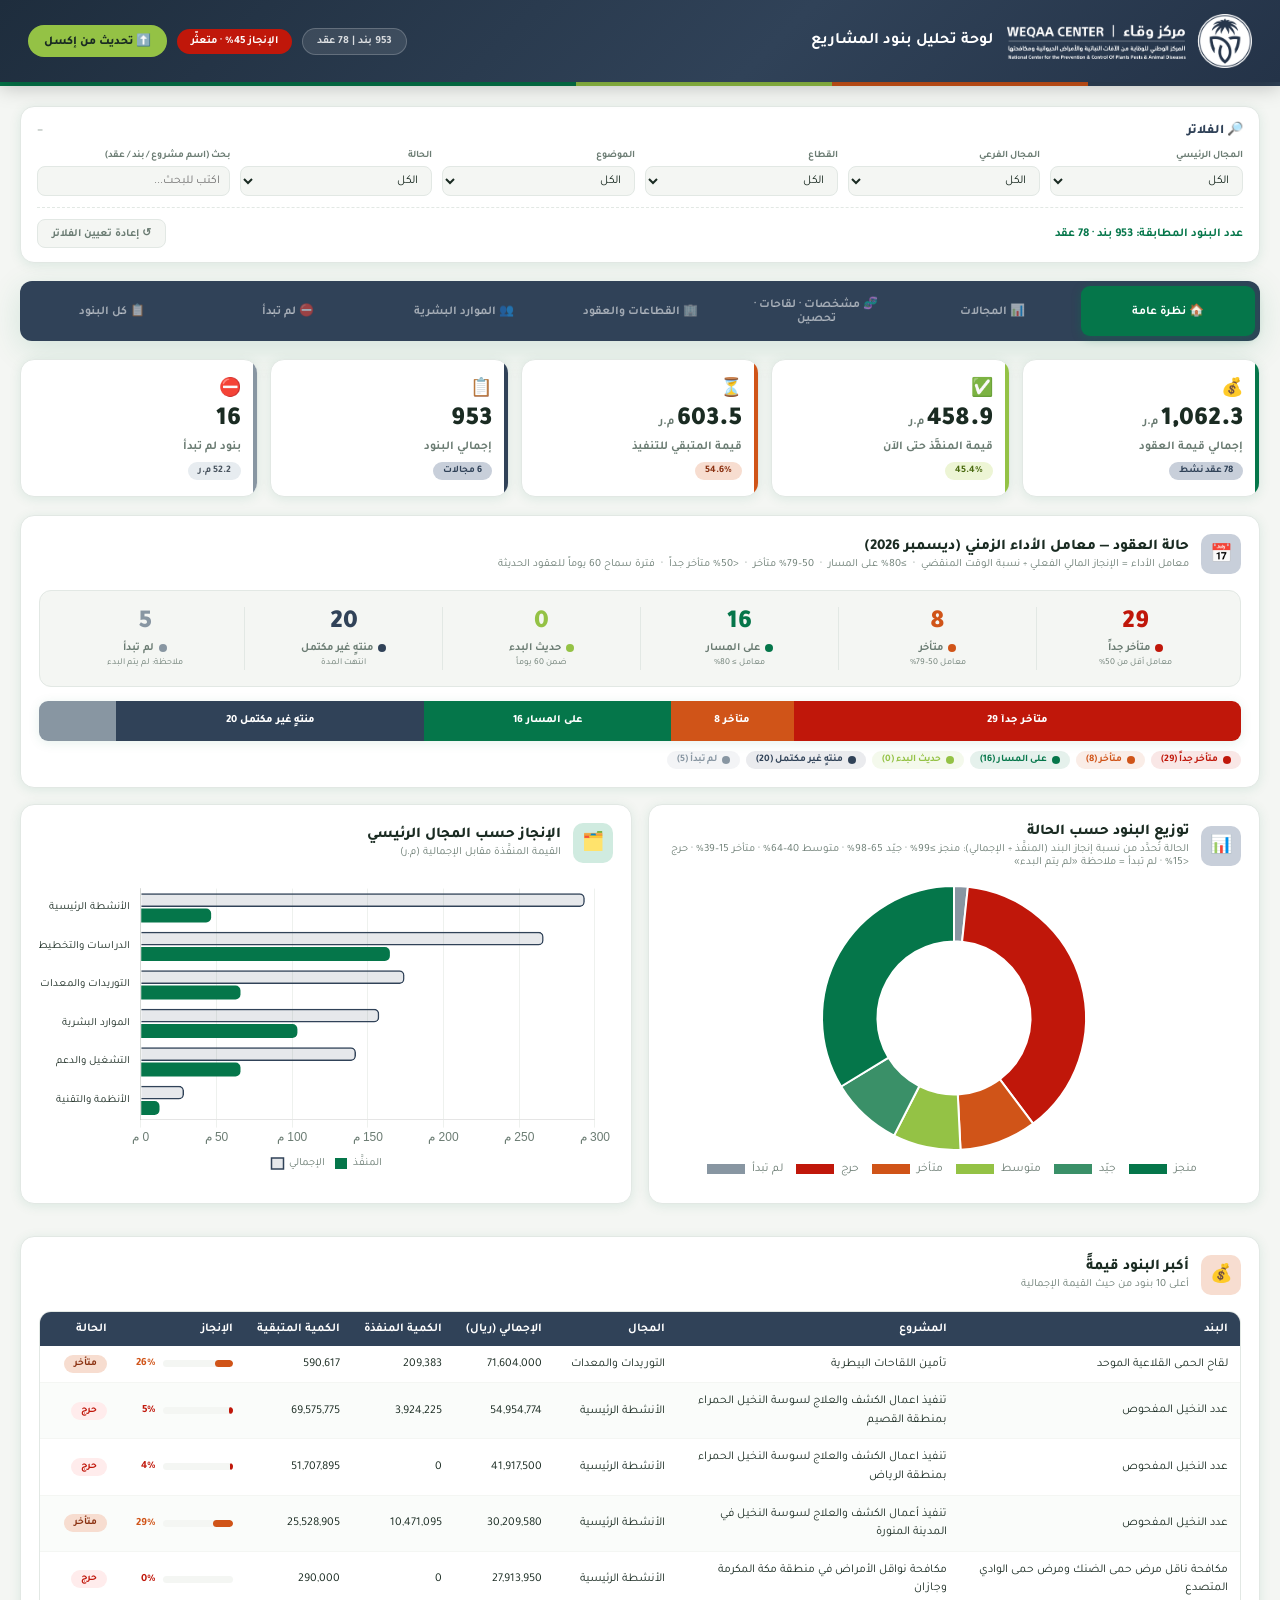
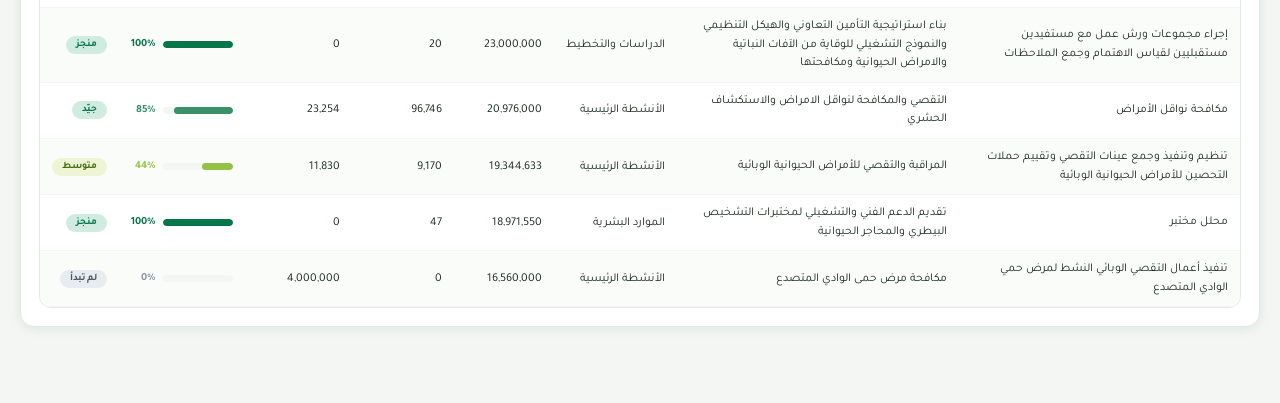
==== dashboard.html @ 0d35625a "Redesign topic cards with value + quantity stats Each topic card (المشخصات/اللقاحات/التحصين) now sho" ====
<!DOCTYPE html>
<html dir="rtl" lang="ar">
<head>
<meta charset="UTF-8">
<meta name="viewport" content="width=device-width, initial-scale=1.0">
<title>مركز وقاء — لوحة تحليل بنود المشاريع</title>
<link href="https://fonts.googleapis.com/css2?family=Tajawal:wght@300;400;500;700;800;900&display=swap" rel="stylesheet">
<script>
/*!
 * Chart.js v4.4.1
 * https://www.chartjs.org
 * (c) 2023 Chart.js Contributors
 * Released under the MIT License
 */
!function(t,e){"object"==typeof exports&&"undefined"!=typeof module?module.exports=e():"function"==typeof define&&define.amd?define(e):(t="undefined"!=typeof globalThis?globalThis:t||self).Chart=e()}(this,(function(){"use strict";var t=Object.freeze({__proto__:null,get Colors(){return Go},get Decimation(){return Qo},get Filler(){return ma},get Legend(){return ya},get SubTitle(){return ka},get Title(){return Ma},get Tooltip(){return Ba}});function e(){}const i=(()=>{let t=0;return()=>t++})();function s(t){return null==t}function n(t){if(Array.isArray&&Array.isArray(t))return!0;const e=Object.prototype.toString.call(t);return"[object"===e.slice(0,7)&&"Array]"===e.slice(-6)}function o(t){return null!==t&&"[object Object]"===Object.prototype.toString.call(t)}function a(t){return("number"==typeof t||t instanceof Number)&&isFinite(+t)}function r(t,e){return a(t)?t:e}function l(t,e){return void 0===t?e:t}const h=(t,e)=>"string"==typeof t&&t.endsWith("%")?parseFloat(t)/100:+t/e,c=(t,e)=>"string"==typeof t&&t.endsWith("%")?parseFloat(t)/100*e:+t;function d(t,e,i){if(t&&"function"==typeof t.call)return t.apply(i,e)}function u(t,e,i,s){let a,r,l;if(n(t))if(r=t.length,s)for(a=r-1;a>=0;a--)e.call(i,t[a],a);else for(a=0;a<r;a++)e.call(i,t[a],a);else if(o(t))for(l=Object.keys(t),r=l.length,a=0;a<r;a++)e.call(i,t[l[a]],l[a])}function f(t,e){let i,s,n,o;if(!t||!e||t.length!==e.length)return!1;for(i=0,s=t.length;i<s;++i)if(n=t[i],o=e[i],n.datasetIndex!==o.datasetIndex||n.index!==o.index)return!1;return!0}function g(t){if(n(t))return t.map(g);if(o(t)){const e=Object.create(null),i=Object.keys(t),s=i.length;let n=0;for(;n<s;++n)e[i[n]]=g(t[i[n]]);return e}return t}function p(t){return-1===["__proto__","prototype","constructor"].indexOf(t)}function m(t,e,i,s){if(!p(t))return;const n=e[t],a=i[t];o(n)&&o(a)?b(n,a,s):e[t]=g(a)}function b(t,e,i){const s=n(e)?e:[e],a=s.length;if(!o(t))return t;const r=(i=i||{}).merger||m;let l;for(let e=0;e<a;++e){if(l=s[e],!o(l))continue;const n=Object.keys(l);for(let e=0,s=n.length;e<s;++e)r(n[e],t,l,i)}return t}function x(t,e){return b(t,e,{merger:_})}function _(t,e,i){if(!p(t))return;const s=e[t],n=i[t];o(s)&&o(n)?x(s,n):Object.prototype.hasOwnProperty.call(e,t)||(e[t]=g(n))}const y={"":t=>t,x:t=>t.x,y:t=>t.y};function v(t){const e=t.split("."),i=[];let s="";for(const t of e)s+=t,s.endsWith("\\")?s=s.slice(0,-1)+".":(i.push(s),s="");return i}function M(t,e){const i=y[e]||(y[e]=function(t){const e=v(t);return t=>{for(const i of e){if(""===i)break;t=t&&t[i]}return t}}(e));return i(t)}function w(t){return t.charAt(0).toUpperCase()+t.slice(1)}const k=t=>void 0!==t,S=t=>"function"==typeof t,P=(t,e)=>{if(t.size!==e.size)return!1;for(const i of t)if(!e.has(i))return!1;return!0};function D(t){return"mouseup"===t.type||"click"===t.type||"contextmenu"===t.type}const C=Math.PI,O=2*C,A=O+C,T=Number.POSITIVE_INFINITY,L=C/180,E=C/2,R=C/4,I=2*C/3,z=Math.log10,F=Math.sign;function V(t,e,i){return Math.abs(t-e)<i}function B(t){const e=Math.round(t);t=V(t,e,t/1e3)?e:t;const i=Math.pow(10,Math.floor(z(t))),s=t/i;return(s<=1?1:s<=2?2:s<=5?5:10)*i}function W(t){const e=[],i=Math.sqrt(t);let s;for(s=1;s<i;s++)t%s==0&&(e.push(s),e.push(t/s));return i===(0|i)&&e.push(i),e.sort(((t,e)=>t-e)).pop(),e}function N(t){return!isNaN(parseFloat(t))&&isFinite(t)}function H(t,e){const i=Math.round(t);return i-e<=t&&i+e>=t}function j(t,e,i){let s,n,o;for(s=0,n=t.length;s<n;s++)o=t[s][i],isNaN(o)||(e.min=Math.min(e.min,o),e.max=Math.max(e.max,o))}function $(t){return t*(C/180)}function Y(t){return t*(180/C)}function U(t){if(!a(t))return;let e=1,i=0;for(;Math.round(t*e)/e!==t;)e*=10,i++;return i}function X(t,e){const i=e.x-t.x,s=e.y-t.y,n=Math.sqrt(i*i+s*s);let o=Math.atan2(s,i);return o<-.5*C&&(o+=O),{angle:o,distance:n}}function q(t,e){return Math.sqrt(Math.pow(e.x-t.x,2)+Math.pow(e.y-t.y,2))}function K(t,e){return(t-e+A)%O-C}function G(t){return(t%O+O)%O}function Z(t,e,i,s){const n=G(t),o=G(e),a=G(i),r=G(o-n),l=G(a-n),h=G(n-o),c=G(n-a);return n===o||n===a||s&&o===a||r>l&&h<c}function J(t,e,i){return Math.max(e,Math.min(i,t))}function Q(t){return J(t,-32768,32767)}function tt(t,e,i,s=1e-6){return t>=Math.min(e,i)-s&&t<=Math.max(e,i)+s}function et(t,e,i){i=i||(i=>t[i]<e);let s,n=t.length-1,o=0;for(;n-o>1;)s=o+n>>1,i(s)?o=s:n=s;return{lo:o,hi:n}}const it=(t,e,i,s)=>et(t,i,s?s=>{const n=t[s][e];return n<i||n===i&&t[s+1][e]===i}:s=>t[s][e]<i),st=(t,e,i)=>et(t,i,(s=>t[s][e]>=i));function nt(t,e,i){let s=0,n=t.length;for(;s<n&&t[s]<e;)s++;for(;n>s&&t[n-1]>i;)n--;return s>0||n<t.length?t.slice(s,n):t}const ot=["push","pop","shift","splice","unshift"];function at(t,e){t._chartjs?t._chartjs.listeners.push(e):(Object.defineProperty(t,"_chartjs",{configurable:!0,enumerable:!1,value:{listeners:[e]}}),ot.forEach((e=>{const i="_onData"+w(e),s=t[e];Object.defineProperty(t,e,{configurable:!0,enumerable:!1,value(...e){const n=s.apply(this,e);return t._chartjs.listeners.forEach((t=>{"function"==typeof t[i]&&t[i](...e)})),n}})})))}function rt(t,e){const i=t._chartjs;if(!i)return;const s=i.listeners,n=s.indexOf(e);-1!==n&&s.splice(n,1),s.length>0||(ot.forEach((e=>{delete t[e]})),delete t._chartjs)}function lt(t){const e=new Set(t);return e.size===t.length?t:Array.from(e)}const ht="undefined"==typeof window?function(t){return t()}:window.requestAnimationFrame;function ct(t,e){let i=[],s=!1;return function(...n){i=n,s||(s=!0,ht.call(window,(()=>{s=!1,t.apply(e,i)})))}}function dt(t,e){let i;return function(...s){return e?(clearTimeout(i),i=setTimeout(t,e,s)):t.apply(this,s),e}}const ut=t=>"start"===t?"left":"end"===t?"right":"center",ft=(t,e,i)=>"start"===t?e:"end"===t?i:(e+i)/2,gt=(t,e,i,s)=>t===(s?"left":"right")?i:"center"===t?(e+i)/2:e;function pt(t,e,i){const s=e.length;let n=0,o=s;if(t._sorted){const{iScale:a,_parsed:r}=t,l=a.axis,{min:h,max:c,minDefined:d,maxDefined:u}=a.getUserBounds();d&&(n=J(Math.min(it(r,l,h).lo,i?s:it(e,l,a.getPixelForValue(h)).lo),0,s-1)),o=u?J(Math.max(it(r,a.axis,c,!0).hi+1,i?0:it(e,l,a.getPixelForValue(c),!0).hi+1),n,s)-n:s-n}return{start:n,count:o}}function mt(t){const{xScale:e,yScale:i,_scaleRanges:s}=t,n={xmin:e.min,xmax:e.max,ymin:i.min,ymax:i.max};if(!s)return t._scaleRanges=n,!0;const o=s.xmin!==e.min||s.xmax!==e.max||s.ymin!==i.min||s.ymax!==i.max;return Object.assign(s,n),o}class bt{constructor(){this._request=null,this._charts=new Map,this._running=!1,this._lastDate=void 0}_notify(t,e,i,s){const n=e.listeners[s],o=e.duration;n.forEach((s=>s({chart:t,initial:e.initial,numSteps:o,currentStep:Math.min(i-e.start,o)})))}_refresh(){this._request||(this._running=!0,this._request=ht.call(window,(()=>{this._update(),this._request=null,this._running&&this._refresh()})))}_update(t=Date.now()){let e=0;this._charts.forEach(((i,s)=>{if(!i.running||!i.items.length)return;const n=i.items;let o,a=n.length-1,r=!1;for(;a>=0;--a)o=n[a],o._active?(o._total>i.duration&&(i.duration=o._total),o.tick(t),r=!0):(n[a]=n[n.length-1],n.pop());r&&(s.draw(),this._notify(s,i,t,"progress")),n.length||(i.running=!1,this._notify(s,i,t,"complete"),i.initial=!1),e+=n.length})),this._lastDate=t,0===e&&(this._running=!1)}_getAnims(t){const e=this._charts;let i=e.get(t);return i||(i={running:!1,initial:!0,items:[],listeners:{complete:[],progress:[]}},e.set(t,i)),i}listen(t,e,i){this._getAnims(t).listeners[e].push(i)}add(t,e){e&&e.length&&this._getAnims(t).items.push(...e)}has(t){return this._getAnims(t).items.length>0}start(t){const e=this._charts.get(t);e&&(e.running=!0,e.start=Date.now(),e.duration=e.items.reduce(((t,e)=>Math.max(t,e._duration)),0),this._refresh())}running(t){if(!this._running)return!1;const e=this._charts.get(t);return!!(e&&e.running&&e.items.length)}stop(t){const e=this._charts.get(t);if(!e||!e.items.length)return;const i=e.items;let s=i.length-1;for(;s>=0;--s)i[s].cancel();e.items=[],this._notify(t,e,Date.now(),"complete")}remove(t){return this._charts.delete(t)}}var xt=new bt;
/*!
 * @kurkle/color v0.3.2
 * https://github.com/kurkle/color#readme
 * (c) 2023 Jukka Kurkela
 * Released under the MIT License
 */function _t(t){return t+.5|0}const yt=(t,e,i)=>Math.max(Math.min(t,i),e);function vt(t){return yt(_t(2.55*t),0,255)}function Mt(t){return yt(_t(255*t),0,255)}function wt(t){return yt(_t(t/2.55)/100,0,1)}function kt(t){return yt(_t(100*t),0,100)}const St={0:0,1:1,2:2,3:3,4:4,5:5,6:6,7:7,8:8,9:9,A:10,B:11,C:12,D:13,E:14,F:15,a:10,b:11,c:12,d:13,e:14,f:15},Pt=[..."0123456789ABCDEF"],Dt=t=>Pt[15&t],Ct=t=>Pt[(240&t)>>4]+Pt[15&t],Ot=t=>(240&t)>>4==(15&t);function At(t){var e=(t=>Ot(t.r)&&Ot(t.g)&&Ot(t.b)&&Ot(t.a))(t)?Dt:Ct;return t?"#"+e(t.r)+e(t.g)+e(t.b)+((t,e)=>t<255?e(t):"")(t.a,e):void 0}const Tt=/^(hsla?|hwb|hsv)\(\s*([-+.e\d]+)(?:deg)?[\s,]+([-+.e\d]+)%[\s,]+([-+.e\d]+)%(?:[\s,]+([-+.e\d]+)(%)?)?\s*\)$/;function Lt(t,e,i){const s=e*Math.min(i,1-i),n=(e,n=(e+t/30)%12)=>i-s*Math.max(Math.min(n-3,9-n,1),-1);return[n(0),n(8),n(4)]}function Et(t,e,i){const s=(s,n=(s+t/60)%6)=>i-i*e*Math.max(Math.min(n,4-n,1),0);return[s(5),s(3),s(1)]}function Rt(t,e,i){const s=Lt(t,1,.5);let n;for(e+i>1&&(n=1/(e+i),e*=n,i*=n),n=0;n<3;n++)s[n]*=1-e-i,s[n]+=e;return s}function It(t){const e=t.r/255,i=t.g/255,s=t.b/255,n=Math.max(e,i,s),o=Math.min(e,i,s),a=(n+o)/2;let r,l,h;return n!==o&&(h=n-o,l=a>.5?h/(2-n-o):h/(n+o),r=function(t,e,i,s,n){return t===n?(e-i)/s+(e<i?6:0):e===n?(i-t)/s+2:(t-e)/s+4}(e,i,s,h,n),r=60*r+.5),[0|r,l||0,a]}function zt(t,e,i,s){return(Array.isArray(e)?t(e[0],e[1],e[2]):t(e,i,s)).map(Mt)}function Ft(t,e,i){return zt(Lt,t,e,i)}function Vt(t){return(t%360+360)%360}function Bt(t){const e=Tt.exec(t);let i,s=255;if(!e)return;e[5]!==i&&(s=e[6]?vt(+e[5]):Mt(+e[5]));const n=Vt(+e[2]),o=+e[3]/100,a=+e[4]/100;return i="hwb"===e[1]?function(t,e,i){return zt(Rt,t,e,i)}(n,o,a):"hsv"===e[1]?function(t,e,i){return zt(Et,t,e,i)}(n,o,a):Ft(n,o,a),{r:i[0],g:i[1],b:i[2],a:s}}const Wt={x:"dark",Z:"light",Y:"re",X:"blu",W:"gr",V:"medium",U:"slate",A:"ee",T:"ol",S:"or",B:"ra",C:"lateg",D:"ights",R:"in",Q:"turquois",E:"hi",P:"ro",O:"al",N:"le",M:"de",L:"yello",F:"en",K:"ch",G:"arks",H:"ea",I:"ightg",J:"wh"},Nt={OiceXe:"f0f8ff",antiquewEte:"faebd7",aqua:"ffff",aquamarRe:"7fffd4",azuY:"f0ffff",beige:"f5f5dc",bisque:"ffe4c4",black:"0",blanKedOmond:"ffebcd",Xe:"ff",XeviTet:"8a2be2",bPwn:"a52a2a",burlywood:"deb887",caMtXe:"5f9ea0",KartYuse:"7fff00",KocTate:"d2691e",cSO:"ff7f50",cSnflowerXe:"6495ed",cSnsilk:"fff8dc",crimson:"dc143c",cyan:"ffff",xXe:"8b",xcyan:"8b8b",xgTMnPd:"b8860b",xWay:"a9a9a9",xgYF:"6400",xgYy:"a9a9a9",xkhaki:"bdb76b",xmagFta:"8b008b",xTivegYF:"556b2f",xSange:"ff8c00",xScEd:"9932cc",xYd:"8b0000",xsOmon:"e9967a",xsHgYF:"8fbc8f",xUXe:"483d8b",xUWay:"2f4f4f",xUgYy:"2f4f4f",xQe:"ced1",xviTet:"9400d3",dAppRk:"ff1493",dApskyXe:"bfff",dimWay:"696969",dimgYy:"696969",dodgerXe:"1e90ff",fiYbrick:"b22222",flSOwEte:"fffaf0",foYstWAn:"228b22",fuKsia:"ff00ff",gaRsbSo:"dcdcdc",ghostwEte:"f8f8ff",gTd:"ffd700",gTMnPd:"daa520",Way:"808080",gYF:"8000",gYFLw:"adff2f",gYy:"808080",honeyMw:"f0fff0",hotpRk:"ff69b4",RdianYd:"cd5c5c",Rdigo:"4b0082",ivSy:"fffff0",khaki:"f0e68c",lavFMr:"e6e6fa",lavFMrXsh:"fff0f5",lawngYF:"7cfc00",NmoncEffon:"fffacd",ZXe:"add8e6",ZcSO:"f08080",Zcyan:"e0ffff",ZgTMnPdLw:"fafad2",ZWay:"d3d3d3",ZgYF:"90ee90",ZgYy:"d3d3d3",ZpRk:"ffb6c1",ZsOmon:"ffa07a",ZsHgYF:"20b2aa",ZskyXe:"87cefa",ZUWay:"778899",ZUgYy:"778899",ZstAlXe:"b0c4de",ZLw:"ffffe0",lime:"ff00",limegYF:"32cd32",lRF:"faf0e6",magFta:"ff00ff",maPon:"800000",VaquamarRe:"66cdaa",VXe:"cd",VScEd:"ba55d3",VpurpN:"9370db",VsHgYF:"3cb371",VUXe:"7b68ee",VsprRggYF:"fa9a",VQe:"48d1cc",VviTetYd:"c71585",midnightXe:"191970",mRtcYam:"f5fffa",mistyPse:"ffe4e1",moccasR:"ffe4b5",navajowEte:"ffdead",navy:"80",Tdlace:"fdf5e6",Tive:"808000",TivedBb:"6b8e23",Sange:"ffa500",SangeYd:"ff4500",ScEd:"da70d6",pOegTMnPd:"eee8aa",pOegYF:"98fb98",pOeQe:"afeeee",pOeviTetYd:"db7093",papayawEp:"ffefd5",pHKpuff:"ffdab9",peru:"cd853f",pRk:"ffc0cb",plum:"dda0dd",powMrXe:"b0e0e6",purpN:"800080",YbeccapurpN:"663399",Yd:"ff0000",Psybrown:"bc8f8f",PyOXe:"4169e1",saddNbPwn:"8b4513",sOmon:"fa8072",sandybPwn:"f4a460",sHgYF:"2e8b57",sHshell:"fff5ee",siFna:"a0522d",silver:"c0c0c0",skyXe:"87ceeb",UXe:"6a5acd",UWay:"708090",UgYy:"708090",snow:"fffafa",sprRggYF:"ff7f",stAlXe:"4682b4",tan:"d2b48c",teO:"8080",tEstN:"d8bfd8",tomato:"ff6347",Qe:"40e0d0",viTet:"ee82ee",JHt:"f5deb3",wEte:"ffffff",wEtesmoke:"f5f5f5",Lw:"ffff00",LwgYF:"9acd32"};let Ht;function jt(t){Ht||(Ht=function(){const t={},e=Object.keys(Nt),i=Object.keys(Wt);let s,n,o,a,r;for(s=0;s<e.length;s++){for(a=r=e[s],n=0;n<i.length;n++)o=i[n],r=r.replace(o,Wt[o]);o=parseInt(Nt[a],16),t[r]=[o>>16&255,o>>8&255,255&o]}return t}(),Ht.transparent=[0,0,0,0]);const e=Ht[t.toLowerCase()];return e&&{r:e[0],g:e[1],b:e[2],a:4===e.length?e[3]:255}}const $t=/^rgba?\(\s*([-+.\d]+)(%)?[\s,]+([-+.e\d]+)(%)?[\s,]+([-+.e\d]+)(%)?(?:[\s,/]+([-+.e\d]+)(%)?)?\s*\)$/;const Yt=t=>t<=.0031308?12.92*t:1.055*Math.pow(t,1/2.4)-.055,Ut=t=>t<=.04045?t/12.92:Math.pow((t+.055)/1.055,2.4);function Xt(t,e,i){if(t){let s=It(t);s[e]=Math.max(0,Math.min(s[e]+s[e]*i,0===e?360:1)),s=Ft(s),t.r=s[0],t.g=s[1],t.b=s[2]}}function qt(t,e){return t?Object.assign(e||{},t):t}function Kt(t){var e={r:0,g:0,b:0,a:255};return Array.isArray(t)?t.length>=3&&(e={r:t[0],g:t[1],b:t[2],a:255},t.length>3&&(e.a=Mt(t[3]))):(e=qt(t,{r:0,g:0,b:0,a:1})).a=Mt(e.a),e}function Gt(t){return"r"===t.charAt(0)?function(t){const e=$t.exec(t);let i,s,n,o=255;if(e){if(e[7]!==i){const t=+e[7];o=e[8]?vt(t):yt(255*t,0,255)}return i=+e[1],s=+e[3],n=+e[5],i=255&(e[2]?vt(i):yt(i,0,255)),s=255&(e[4]?vt(s):yt(s,0,255)),n=255&(e[6]?vt(n):yt(n,0,255)),{r:i,g:s,b:n,a:o}}}(t):Bt(t)}class Zt{constructor(t){if(t instanceof Zt)return t;const e=typeof t;let i;var s,n,o;"object"===e?i=Kt(t):"string"===e&&(o=(s=t).length,"#"===s[0]&&(4===o||5===o?n={r:255&17*St[s[1]],g:255&17*St[s[2]],b:255&17*St[s[3]],a:5===o?17*St[s[4]]:255}:7!==o&&9!==o||(n={r:St[s[1]]<<4|St[s[2]],g:St[s[3]]<<4|St[s[4]],b:St[s[5]]<<4|St[s[6]],a:9===o?St[s[7]]<<4|St[s[8]]:255})),i=n||jt(t)||Gt(t)),this._rgb=i,this._valid=!!i}get valid(){return this._valid}get rgb(){var t=qt(this._rgb);return t&&(t.a=wt(t.a)),t}set rgb(t){this._rgb=Kt(t)}rgbString(){return this._valid?(t=this._rgb)&&(t.a<255?`rgba(${t.r}, ${t.g}, ${t.b}, ${wt(t.a)})`:`rgb(${t.r}, ${t.g}, ${t.b})`):void 0;var t}hexString(){return this._valid?At(this._rgb):void 0}hslString(){return this._valid?function(t){if(!t)return;const e=It(t),i=e[0],s=kt(e[1]),n=kt(e[2]);return t.a<255?`hsla(${i}, ${s}%, ${n}%, ${wt(t.a)})`:`hsl(${i}, ${s}%, ${n}%)`}(this._rgb):void 0}mix(t,e){if(t){const i=this.rgb,s=t.rgb;let n;const o=e===n?.5:e,a=2*o-1,r=i.a-s.a,l=((a*r==-1?a:(a+r)/(1+a*r))+1)/2;n=1-l,i.r=255&l*i.r+n*s.r+.5,i.g=255&l*i.g+n*s.g+.5,i.b=255&l*i.b+n*s.b+.5,i.a=o*i.a+(1-o)*s.a,this.rgb=i}return this}interpolate(t,e){return t&&(this._rgb=function(t,e,i){const s=Ut(wt(t.r)),n=Ut(wt(t.g)),o=Ut(wt(t.b));return{r:Mt(Yt(s+i*(Ut(wt(e.r))-s))),g:Mt(Yt(n+i*(Ut(wt(e.g))-n))),b:Mt(Yt(o+i*(Ut(wt(e.b))-o))),a:t.a+i*(e.a-t.a)}}(this._rgb,t._rgb,e)),this}clone(){return new Zt(this.rgb)}alpha(t){return this._rgb.a=Mt(t),this}clearer(t){return this._rgb.a*=1-t,this}greyscale(){const t=this._rgb,e=_t(.3*t.r+.59*t.g+.11*t.b);return t.r=t.g=t.b=e,this}opaquer(t){return this._rgb.a*=1+t,this}negate(){const t=this._rgb;return t.r=255-t.r,t.g=255-t.g,t.b=255-t.b,this}lighten(t){return Xt(this._rgb,2,t),this}darken(t){return Xt(this._rgb,2,-t),this}saturate(t){return Xt(this._rgb,1,t),this}desaturate(t){return Xt(this._rgb,1,-t),this}rotate(t){return function(t,e){var i=It(t);i[0]=Vt(i[0]+e),i=Ft(i),t.r=i[0],t.g=i[1],t.b=i[2]}(this._rgb,t),this}}function Jt(t){if(t&&"object"==typeof t){const e=t.toString();return"[object CanvasPattern]"===e||"[object CanvasGradient]"===e}return!1}function Qt(t){return Jt(t)?t:new Zt(t)}function te(t){return Jt(t)?t:new Zt(t).saturate(.5).darken(.1).hexString()}const ee=["x","y","borderWidth","radius","tension"],ie=["color","borderColor","backgroundColor"];const se=new Map;function ne(t,e,i){return function(t,e){e=e||{};const i=t+JSON.stringify(e);let s=se.get(i);return s||(s=new Intl.NumberFormat(t,e),se.set(i,s)),s}(e,i).format(t)}const oe={values:t=>n(t)?t:""+t,numeric(t,e,i){if(0===t)return"0";const s=this.chart.options.locale;let n,o=t;if(i.length>1){const e=Math.max(Math.abs(i[0].value),Math.abs(i[i.length-1].value));(e<1e-4||e>1e15)&&(n="scientific"),o=function(t,e){let i=e.length>3?e[2].value-e[1].value:e[1].value-e[0].value;Math.abs(i)>=1&&t!==Math.floor(t)&&(i=t-Math.floor(t));return i}(t,i)}const a=z(Math.abs(o)),r=isNaN(a)?1:Math.max(Math.min(-1*Math.floor(a),20),0),l={notation:n,minimumFractionDigits:r,maximumFractionDigits:r};return Object.assign(l,this.options.ticks.format),ne(t,s,l)},logarithmic(t,e,i){if(0===t)return"0";const s=i[e].significand||t/Math.pow(10,Math.floor(z(t)));return[1,2,3,5,10,15].includes(s)||e>.8*i.length?oe.numeric.call(this,t,e,i):""}};var ae={formatters:oe};const re=Object.create(null),le=Object.create(null);function he(t,e){if(!e)return t;const i=e.split(".");for(let e=0,s=i.length;e<s;++e){const s=i[e];t=t[s]||(t[s]=Object.create(null))}return t}function ce(t,e,i){return"string"==typeof e?b(he(t,e),i):b(he(t,""),e)}class de{constructor(t,e){this.animation=void 0,this.backgroundColor="rgba(0,0,0,0.1)",this.borderColor="rgba(0,0,0,0.1)",this.color="#666",this.datasets={},this.devicePixelRatio=t=>t.chart.platform.getDevicePixelRatio(),this.elements={},this.events=["mousemove","mouseout","click","touchstart","touchmove"],this.font={family:"'Helvetica Neue', 'Helvetica', 'Arial', sans-serif",size:12,style:"normal",lineHeight:1.2,weight:null},this.hover={},this.hoverBackgroundColor=(t,e)=>te(e.backgroundColor),this.hoverBorderColor=(t,e)=>te(e.borderColor),this.hoverColor=(t,e)=>te(e.color),this.indexAxis="x",this.interaction={mode:"nearest",intersect:!0,includeInvisible:!1},this.maintainAspectRatio=!0,this.onHover=null,this.onClick=null,this.parsing=!0,this.plugins={},this.responsive=!0,this.scale=void 0,this.scales={},this.showLine=!0,this.drawActiveElementsOnTop=!0,this.describe(t),this.apply(e)}set(t,e){return ce(this,t,e)}get(t){return he(this,t)}describe(t,e){return ce(le,t,e)}override(t,e){return ce(re,t,e)}route(t,e,i,s){const n=he(this,t),a=he(this,i),r="_"+e;Object.defineProperties(n,{[r]:{value:n[e],writable:!0},[e]:{enumerable:!0,get(){const t=this[r],e=a[s];return o(t)?Object.assign({},e,t):l(t,e)},set(t){this[r]=t}}})}apply(t){t.forEach((t=>t(this)))}}var ue=new de({_scriptable:t=>!t.startsWith("on"),_indexable:t=>"events"!==t,hover:{_fallback:"interaction"},interaction:{_scriptable:!1,_indexable:!1}},[function(t){t.set("animation",{delay:void 0,duration:1e3,easing:"easeOutQuart",fn:void 0,from:void 0,loop:void 0,to:void 0,type:void 0}),t.describe("animation",{_fallback:!1,_indexable:!1,_scriptable:t=>"onProgress"!==t&&"onComplete"!==t&&"fn"!==t}),t.set("animations",{colors:{type:"color",properties:ie},numbers:{type:"number",properties:ee}}),t.describe("animations",{_fallback:"animation"}),t.set("transitions",{active:{animation:{duration:400}},resize:{animation:{duration:0}},show:{animations:{colors:{from:"transparent"},visible:{type:"boolean",duration:0}}},hide:{animations:{colors:{to:"transparent"},visible:{type:"boolean",easing:"linear",fn:t=>0|t}}}})},function(t){t.set("layout",{autoPadding:!0,padding:{top:0,right:0,bottom:0,left:0}})},function(t){t.set("scale",{display:!0,offset:!1,reverse:!1,beginAtZero:!1,bounds:"ticks",clip:!0,grace:0,grid:{display:!0,lineWidth:1,drawOnChartArea:!0,drawTicks:!0,tickLength:8,tickWidth:(t,e)=>e.lineWidth,tickColor:(t,e)=>e.color,offset:!1},border:{display:!0,dash:[],dashOffset:0,width:1},title:{display:!1,text:"",padding:{top:4,bottom:4}},ticks:{minRotation:0,maxRotation:50,mirror:!1,textStrokeWidth:0,textStrokeColor:"",padding:3,display:!0,autoSkip:!0,autoSkipPadding:3,labelOffset:0,callback:ae.formatters.values,minor:{},major:{},align:"center",crossAlign:"near",showLabelBackdrop:!1,backdropColor:"rgba(255, 255, 255, 0.75)",backdropPadding:2}}),t.route("scale.ticks","color","","color"),t.route("scale.grid","color","","borderColor"),t.route("scale.border","color","","borderColor"),t.route("scale.title","color","","color"),t.describe("scale",{_fallback:!1,_scriptable:t=>!t.startsWith("before")&&!t.startsWith("after")&&"callback"!==t&&"parser"!==t,_indexable:t=>"borderDash"!==t&&"tickBorderDash"!==t&&"dash"!==t}),t.describe("scales",{_fallback:"scale"}),t.describe("scale.ticks",{_scriptable:t=>"backdropPadding"!==t&&"callback"!==t,_indexable:t=>"backdropPadding"!==t})}]);function fe(){return"undefined"!=typeof window&&"undefined"!=typeof document}function ge(t){let e=t.parentNode;return e&&"[object ShadowRoot]"===e.toString()&&(e=e.host),e}function pe(t,e,i){let s;return"string"==typeof t?(s=parseInt(t,10),-1!==t.indexOf("%")&&(s=s/100*e.parentNode[i])):s=t,s}const me=t=>t.ownerDocument.defaultView.getComputedStyle(t,null);function be(t,e){return me(t).getPropertyValue(e)}const xe=["top","right","bottom","left"];function _e(t,e,i){const s={};i=i?"-"+i:"";for(let n=0;n<4;n++){const o=xe[n];s[o]=parseFloat(t[e+"-"+o+i])||0}return s.width=s.left+s.right,s.height=s.top+s.bottom,s}const ye=(t,e,i)=>(t>0||e>0)&&(!i||!i.shadowRoot);function ve(t,e){if("native"in t)return t;const{canvas:i,currentDevicePixelRatio:s}=e,n=me(i),o="border-box"===n.boxSizing,a=_e(n,"padding"),r=_e(n,"border","width"),{x:l,y:h,box:c}=function(t,e){const i=t.touches,s=i&&i.length?i[0]:t,{offsetX:n,offsetY:o}=s;let a,r,l=!1;if(ye(n,o,t.target))a=n,r=o;else{const t=e.getBoundingClientRect();a=s.clientX-t.left,r=s.clientY-t.top,l=!0}return{x:a,y:r,box:l}}(t,i),d=a.left+(c&&r.left),u=a.top+(c&&r.top);let{width:f,height:g}=e;return o&&(f-=a.width+r.width,g-=a.height+r.height),{x:Math.round((l-d)/f*i.width/s),y:Math.round((h-u)/g*i.height/s)}}const Me=t=>Math.round(10*t)/10;function we(t,e,i,s){const n=me(t),o=_e(n,"margin"),a=pe(n.maxWidth,t,"clientWidth")||T,r=pe(n.maxHeight,t,"clientHeight")||T,l=function(t,e,i){let s,n;if(void 0===e||void 0===i){const o=ge(t);if(o){const t=o.getBoundingClientRect(),a=me(o),r=_e(a,"border","width"),l=_e(a,"padding");e=t.width-l.width-r.width,i=t.height-l.height-r.height,s=pe(a.maxWidth,o,"clientWidth"),n=pe(a.maxHeight,o,"clientHeight")}else e=t.clientWidth,i=t.clientHeight}return{width:e,height:i,maxWidth:s||T,maxHeight:n||T}}(t,e,i);let{width:h,height:c}=l;if("content-box"===n.boxSizing){const t=_e(n,"border","width"),e=_e(n,"padding");h-=e.width+t.width,c-=e.height+t.height}h=Math.max(0,h-o.width),c=Math.max(0,s?h/s:c-o.height),h=Me(Math.min(h,a,l.maxWidth)),c=Me(Math.min(c,r,l.maxHeight)),h&&!c&&(c=Me(h/2));return(void 0!==e||void 0!==i)&&s&&l.height&&c>l.height&&(c=l.height,h=Me(Math.floor(c*s))),{width:h,height:c}}function ke(t,e,i){const s=e||1,n=Math.floor(t.height*s),o=Math.floor(t.width*s);t.height=Math.floor(t.height),t.width=Math.floor(t.width);const a=t.canvas;return a.style&&(i||!a.style.height&&!a.style.width)&&(a.style.height=`${t.height}px`,a.style.width=`${t.width}px`),(t.currentDevicePixelRatio!==s||a.height!==n||a.width!==o)&&(t.currentDevicePixelRatio=s,a.height=n,a.width=o,t.ctx.setTransform(s,0,0,s,0,0),!0)}const Se=function(){let t=!1;try{const e={get passive(){return t=!0,!1}};fe()&&(window.addEventListener("test",null,e),window.removeEventListener("test",null,e))}catch(t){}return t}();function Pe(t,e){const i=be(t,e),s=i&&i.match(/^(\d+)(\.\d+)?px$/);return s?+s[1]:void 0}function De(t){return!t||s(t.size)||s(t.family)?null:(t.style?t.style+" ":"")+(t.weight?t.weight+" ":"")+t.size+"px "+t.family}function Ce(t,e,i,s,n){let o=e[n];return o||(o=e[n]=t.measureText(n).width,i.push(n)),o>s&&(s=o),s}function Oe(t,e,i,s){let o=(s=s||{}).data=s.data||{},a=s.garbageCollect=s.garbageCollect||[];s.font!==e&&(o=s.data={},a=s.garbageCollect=[],s.font=e),t.save(),t.font=e;let r=0;const l=i.length;let h,c,d,u,f;for(h=0;h<l;h++)if(u=i[h],null==u||n(u)){if(n(u))for(c=0,d=u.length;c<d;c++)f=u[c],null==f||n(f)||(r=Ce(t,o,a,r,f))}else r=Ce(t,o,a,r,u);t.restore();const g=a.length/2;if(g>i.length){for(h=0;h<g;h++)delete o[a[h]];a.splice(0,g)}return r}function Ae(t,e,i){const s=t.currentDevicePixelRatio,n=0!==i?Math.max(i/2,.5):0;return Math.round((e-n)*s)/s+n}function Te(t,e){(e=e||t.getContext("2d")).save(),e.resetTransform(),e.clearRect(0,0,t.width,t.height),e.restore()}function Le(t,e,i,s){Ee(t,e,i,s,null)}function Ee(t,e,i,s,n){let o,a,r,l,h,c,d,u;const f=e.pointStyle,g=e.rotation,p=e.radius;let m=(g||0)*L;if(f&&"object"==typeof f&&(o=f.toString(),"[object HTMLImageElement]"===o||"[object HTMLCanvasElement]"===o))return t.save(),t.translate(i,s),t.rotate(m),t.drawImage(f,-f.width/2,-f.height/2,f.width,f.height),void t.restore();if(!(isNaN(p)||p<=0)){switch(t.beginPath(),f){default:n?t.ellipse(i,s,n/2,p,0,0,O):t.arc(i,s,p,0,O),t.closePath();break;case"triangle":c=n?n/2:p,t.moveTo(i+Math.sin(m)*c,s-Math.cos(m)*p),m+=I,t.lineTo(i+Math.sin(m)*c,s-Math.cos(m)*p),m+=I,t.lineTo(i+Math.sin(m)*c,s-Math.cos(m)*p),t.closePath();break;case"rectRounded":h=.516*p,l=p-h,a=Math.cos(m+R)*l,d=Math.cos(m+R)*(n?n/2-h:l),r=Math.sin(m+R)*l,u=Math.sin(m+R)*(n?n/2-h:l),t.arc(i-d,s-r,h,m-C,m-E),t.arc(i+u,s-a,h,m-E,m),t.arc(i+d,s+r,h,m,m+E),t.arc(i-u,s+a,h,m+E,m+C),t.closePath();break;case"rect":if(!g){l=Math.SQRT1_2*p,c=n?n/2:l,t.rect(i-c,s-l,2*c,2*l);break}m+=R;case"rectRot":d=Math.cos(m)*(n?n/2:p),a=Math.cos(m)*p,r=Math.sin(m)*p,u=Math.sin(m)*(n?n/2:p),t.moveTo(i-d,s-r),t.lineTo(i+u,s-a),t.lineTo(i+d,s+r),t.lineTo(i-u,s+a),t.closePath();break;case"crossRot":m+=R;case"cross":d=Math.cos(m)*(n?n/2:p),a=Math.cos(m)*p,r=Math.sin(m)*p,u=Math.sin(m)*(n?n/2:p),t.moveTo(i-d,s-r),t.lineTo(i+d,s+r),t.moveTo(i+u,s-a),t.lineTo(i-u,s+a);break;case"star":d=Math.cos(m)*(n?n/2:p),a=Math.cos(m)*p,r=Math.sin(m)*p,u=Math.sin(m)*(n?n/2:p),t.moveTo(i-d,s-r),t.lineTo(i+d,s+r),t.moveTo(i+u,s-a),t.lineTo(i-u,s+a),m+=R,d=Math.cos(m)*(n?n/2:p),a=Math.cos(m)*p,r=Math.sin(m)*p,u=Math.sin(m)*(n?n/2:p),t.moveTo(i-d,s-r),t.lineTo(i+d,s+r),t.moveTo(i+u,s-a),t.lineTo(i-u,s+a);break;case"line":a=n?n/2:Math.cos(m)*p,r=Math.sin(m)*p,t.moveTo(i-a,s-r),t.lineTo(i+a,s+r);break;case"dash":t.moveTo(i,s),t.lineTo(i+Math.cos(m)*(n?n/2:p),s+Math.sin(m)*p);break;case!1:t.closePath()}t.fill(),e.borderWidth>0&&t.stroke()}}function Re(t,e,i){return i=i||.5,!e||t&&t.x>e.left-i&&t.x<e.right+i&&t.y>e.top-i&&t.y<e.bottom+i}function Ie(t,e){t.save(),t.beginPath(),t.rect(e.left,e.top,e.right-e.left,e.bottom-e.top),t.clip()}function ze(t){t.restore()}function Fe(t,e,i,s,n){if(!e)return t.lineTo(i.x,i.y);if("middle"===n){const s=(e.x+i.x)/2;t.lineTo(s,e.y),t.lineTo(s,i.y)}else"after"===n!=!!s?t.lineTo(e.x,i.y):t.lineTo(i.x,e.y);t.lineTo(i.x,i.y)}function Ve(t,e,i,s){if(!e)return t.lineTo(i.x,i.y);t.bezierCurveTo(s?e.cp1x:e.cp2x,s?e.cp1y:e.cp2y,s?i.cp2x:i.cp1x,s?i.cp2y:i.cp1y,i.x,i.y)}function Be(t,e,i,s,n){if(n.strikethrough||n.underline){const o=t.measureText(s),a=e-o.actualBoundingBoxLeft,r=e+o.actualBoundingBoxRight,l=i-o.actualBoundingBoxAscent,h=i+o.actualBoundingBoxDescent,c=n.strikethrough?(l+h)/2:h;t.strokeStyle=t.fillStyle,t.beginPath(),t.lineWidth=n.decorationWidth||2,t.moveTo(a,c),t.lineTo(r,c),t.stroke()}}function We(t,e){const i=t.fillStyle;t.fillStyle=e.color,t.fillRect(e.left,e.top,e.width,e.height),t.fillStyle=i}function Ne(t,e,i,o,a,r={}){const l=n(e)?e:[e],h=r.strokeWidth>0&&""!==r.strokeColor;let c,d;for(t.save(),t.font=a.string,function(t,e){e.translation&&t.translate(e.translation[0],e.translation[1]),s(e.rotation)||t.rotate(e.rotation),e.color&&(t.fillStyle=e.color),e.textAlign&&(t.textAlign=e.textAlign),e.textBaseline&&(t.textBaseline=e.textBaseline)}(t,r),c=0;c<l.length;++c)d=l[c],r.backdrop&&We(t,r.backdrop),h&&(r.strokeColor&&(t.strokeStyle=r.strokeColor),s(r.strokeWidth)||(t.lineWidth=r.strokeWidth),t.strokeText(d,i,o,r.maxWidth)),t.fillText(d,i,o,r.maxWidth),Be(t,i,o,d,r),o+=Number(a.lineHeight);t.restore()}function He(t,e){const{x:i,y:s,w:n,h:o,radius:a}=e;t.arc(i+a.topLeft,s+a.topLeft,a.topLeft,1.5*C,C,!0),t.lineTo(i,s+o-a.bottomLeft),t.arc(i+a.bottomLeft,s+o-a.bottomLeft,a.bottomLeft,C,E,!0),t.lineTo(i+n-a.bottomRight,s+o),t.arc(i+n-a.bottomRight,s+o-a.bottomRight,a.bottomRight,E,0,!0),t.lineTo(i+n,s+a.topRight),t.arc(i+n-a.topRight,s+a.topRight,a.topRight,0,-E,!0),t.lineTo(i+a.topLeft,s)}function je(t,e=[""],i,s,n=(()=>t[0])){const o=i||t;void 0===s&&(s=ti("_fallback",t));const a={[Symbol.toStringTag]:"Object",_cacheable:!0,_scopes:t,_rootScopes:o,_fallback:s,_getTarget:n,override:i=>je([i,...t],e,o,s)};return new Proxy(a,{deleteProperty:(e,i)=>(delete e[i],delete e._keys,delete t[0][i],!0),get:(i,s)=>qe(i,s,(()=>function(t,e,i,s){let n;for(const o of e)if(n=ti(Ue(o,t),i),void 0!==n)return Xe(t,n)?Je(i,s,t,n):n}(s,e,t,i))),getOwnPropertyDescriptor:(t,e)=>Reflect.getOwnPropertyDescriptor(t._scopes[0],e),getPrototypeOf:()=>Reflect.getPrototypeOf(t[0]),has:(t,e)=>ei(t).includes(e),ownKeys:t=>ei(t),set(t,e,i){const s=t._storage||(t._storage=n());return t[e]=s[e]=i,delete t._keys,!0}})}function $e(t,e,i,s){const a={_cacheable:!1,_proxy:t,_context:e,_subProxy:i,_stack:new Set,_descriptors:Ye(t,s),setContext:e=>$e(t,e,i,s),override:n=>$e(t.override(n),e,i,s)};return new Proxy(a,{deleteProperty:(e,i)=>(delete e[i],delete t[i],!0),get:(t,e,i)=>qe(t,e,(()=>function(t,e,i){const{_proxy:s,_context:a,_subProxy:r,_descriptors:l}=t;let h=s[e];S(h)&&l.isScriptable(e)&&(h=function(t,e,i,s){const{_proxy:n,_context:o,_subProxy:a,_stack:r}=i;if(r.has(t))throw new Error("Recursion detected: "+Array.from(r).join("->")+"->"+t);r.add(t);let l=e(o,a||s);r.delete(t),Xe(t,l)&&(l=Je(n._scopes,n,t,l));return l}(e,h,t,i));n(h)&&h.length&&(h=function(t,e,i,s){const{_proxy:n,_context:a,_subProxy:r,_descriptors:l}=i;if(void 0!==a.index&&s(t))return e[a.index%e.length];if(o(e[0])){const i=e,s=n._scopes.filter((t=>t!==i));e=[];for(const o of i){const i=Je(s,n,t,o);e.push($e(i,a,r&&r[t],l))}}return e}(e,h,t,l.isIndexable));Xe(e,h)&&(h=$e(h,a,r&&r[e],l));return h}(t,e,i))),getOwnPropertyDescriptor:(e,i)=>e._descriptors.allKeys?Reflect.has(t,i)?{enumerable:!0,configurable:!0}:void 0:Reflect.getOwnPropertyDescriptor(t,i),getPrototypeOf:()=>Reflect.getPrototypeOf(t),has:(e,i)=>Reflect.has(t,i),ownKeys:()=>Reflect.ownKeys(t),set:(e,i,s)=>(t[i]=s,delete e[i],!0)})}function Ye(t,e={scriptable:!0,indexable:!0}){const{_scriptable:i=e.scriptable,_indexable:s=e.indexable,_allKeys:n=e.allKeys}=t;return{allKeys:n,scriptable:i,indexable:s,isScriptable:S(i)?i:()=>i,isIndexable:S(s)?s:()=>s}}const Ue=(t,e)=>t?t+w(e):e,Xe=(t,e)=>o(e)&&"adapters"!==t&&(null===Object.getPrototypeOf(e)||e.constructor===Object);function qe(t,e,i){if(Object.prototype.hasOwnProperty.call(t,e))return t[e];const s=i();return t[e]=s,s}function Ke(t,e,i){return S(t)?t(e,i):t}const Ge=(t,e)=>!0===t?e:"string"==typeof t?M(e,t):void 0;function Ze(t,e,i,s,n){for(const o of e){const e=Ge(i,o);if(e){t.add(e);const o=Ke(e._fallback,i,n);if(void 0!==o&&o!==i&&o!==s)return o}else if(!1===e&&void 0!==s&&i!==s)return null}return!1}function Je(t,e,i,s){const a=e._rootScopes,r=Ke(e._fallback,i,s),l=[...t,...a],h=new Set;h.add(s);let c=Qe(h,l,i,r||i,s);return null!==c&&((void 0===r||r===i||(c=Qe(h,l,r,c,s),null!==c))&&je(Array.from(h),[""],a,r,(()=>function(t,e,i){const s=t._getTarget();e in s||(s[e]={});const a=s[e];if(n(a)&&o(i))return i;return a||{}}(e,i,s))))}function Qe(t,e,i,s,n){for(;i;)i=Ze(t,e,i,s,n);return i}function ti(t,e){for(const i of e){if(!i)continue;const e=i[t];if(void 0!==e)return e}}function ei(t){let e=t._keys;return e||(e=t._keys=function(t){const e=new Set;for(const i of t)for(const t of Object.keys(i).filter((t=>!t.startsWith("_"))))e.add(t);return Array.from(e)}(t._scopes)),e}function ii(t,e,i,s){const{iScale:n}=t,{key:o="r"}=this._parsing,a=new Array(s);let r,l,h,c;for(r=0,l=s;r<l;++r)h=r+i,c=e[h],a[r]={r:n.parse(M(c,o),h)};return a}const si=Number.EPSILON||1e-14,ni=(t,e)=>e<t.length&&!t[e].skip&&t[e],oi=t=>"x"===t?"y":"x";function ai(t,e,i,s){const n=t.skip?e:t,o=e,a=i.skip?e:i,r=q(o,n),l=q(a,o);let h=r/(r+l),c=l/(r+l);h=isNaN(h)?0:h,c=isNaN(c)?0:c;const d=s*h,u=s*c;return{previous:{x:o.x-d*(a.x-n.x),y:o.y-d*(a.y-n.y)},next:{x:o.x+u*(a.x-n.x),y:o.y+u*(a.y-n.y)}}}function ri(t,e="x"){const i=oi(e),s=t.length,n=Array(s).fill(0),o=Array(s);let a,r,l,h=ni(t,0);for(a=0;a<s;++a)if(r=l,l=h,h=ni(t,a+1),l){if(h){const t=h[e]-l[e];n[a]=0!==t?(h[i]-l[i])/t:0}o[a]=r?h?F(n[a-1])!==F(n[a])?0:(n[a-1]+n[a])/2:n[a-1]:n[a]}!function(t,e,i){const s=t.length;let n,o,a,r,l,h=ni(t,0);for(let c=0;c<s-1;++c)l=h,h=ni(t,c+1),l&&h&&(V(e[c],0,si)?i[c]=i[c+1]=0:(n=i[c]/e[c],o=i[c+1]/e[c],r=Math.pow(n,2)+Math.pow(o,2),r<=9||(a=3/Math.sqrt(r),i[c]=n*a*e[c],i[c+1]=o*a*e[c])))}(t,n,o),function(t,e,i="x"){const s=oi(i),n=t.length;let o,a,r,l=ni(t,0);for(let h=0;h<n;++h){if(a=r,r=l,l=ni(t,h+1),!r)continue;const n=r[i],c=r[s];a&&(o=(n-a[i])/3,r[`cp1${i}`]=n-o,r[`cp1${s}`]=c-o*e[h]),l&&(o=(l[i]-n)/3,r[`cp2${i}`]=n+o,r[`cp2${s}`]=c+o*e[h])}}(t,o,e)}function li(t,e,i){return Math.max(Math.min(t,i),e)}function hi(t,e,i,s,n){let o,a,r,l;if(e.spanGaps&&(t=t.filter((t=>!t.skip))),"monotone"===e.cubicInterpolationMode)ri(t,n);else{let i=s?t[t.length-1]:t[0];for(o=0,a=t.length;o<a;++o)r=t[o],l=ai(i,r,t[Math.min(o+1,a-(s?0:1))%a],e.tension),r.cp1x=l.previous.x,r.cp1y=l.previous.y,r.cp2x=l.next.x,r.cp2y=l.next.y,i=r}e.capBezierPoints&&function(t,e){let i,s,n,o,a,r=Re(t[0],e);for(i=0,s=t.length;i<s;++i)a=o,o=r,r=i<s-1&&Re(t[i+1],e),o&&(n=t[i],a&&(n.cp1x=li(n.cp1x,e.left,e.right),n.cp1y=li(n.cp1y,e.top,e.bottom)),r&&(n.cp2x=li(n.cp2x,e.left,e.right),n.cp2y=li(n.cp2y,e.top,e.bottom)))}(t,i)}const ci=t=>0===t||1===t,di=(t,e,i)=>-Math.pow(2,10*(t-=1))*Math.sin((t-e)*O/i),ui=(t,e,i)=>Math.pow(2,-10*t)*Math.sin((t-e)*O/i)+1,fi={linear:t=>t,easeInQuad:t=>t*t,easeOutQuad:t=>-t*(t-2),easeInOutQuad:t=>(t/=.5)<1?.5*t*t:-.5*(--t*(t-2)-1),easeInCubic:t=>t*t*t,easeOutCubic:t=>(t-=1)*t*t+1,easeInOutCubic:t=>(t/=.5)<1?.5*t*t*t:.5*((t-=2)*t*t+2),easeInQuart:t=>t*t*t*t,easeOutQuart:t=>-((t-=1)*t*t*t-1),easeInOutQuart:t=>(t/=.5)<1?.5*t*t*t*t:-.5*((t-=2)*t*t*t-2),easeInQuint:t=>t*t*t*t*t,easeOutQuint:t=>(t-=1)*t*t*t*t+1,easeInOutQuint:t=>(t/=.5)<1?.5*t*t*t*t*t:.5*((t-=2)*t*t*t*t+2),easeInSine:t=>1-Math.cos(t*E),easeOutSine:t=>Math.sin(t*E),easeInOutSine:t=>-.5*(Math.cos(C*t)-1),easeInExpo:t=>0===t?0:Math.pow(2,10*(t-1)),easeOutExpo:t=>1===t?1:1-Math.pow(2,-10*t),easeInOutExpo:t=>ci(t)?t:t<.5?.5*Math.pow(2,10*(2*t-1)):.5*(2-Math.pow(2,-10*(2*t-1))),easeInCirc:t=>t>=1?t:-(Math.sqrt(1-t*t)-1),easeOutCirc:t=>Math.sqrt(1-(t-=1)*t),easeInOutCirc:t=>(t/=.5)<1?-.5*(Math.sqrt(1-t*t)-1):.5*(Math.sqrt(1-(t-=2)*t)+1),easeInElastic:t=>ci(t)?t:di(t,.075,.3),easeOutElastic:t=>ci(t)?t:ui(t,.075,.3),easeInOutElastic(t){const e=.1125;return ci(t)?t:t<.5?.5*di(2*t,e,.45):.5+.5*ui(2*t-1,e,.45)},easeInBack(t){const e=1.70158;return t*t*((e+1)*t-e)},easeOutBack(t){const e=1.70158;return(t-=1)*t*((e+1)*t+e)+1},easeInOutBack(t){let e=1.70158;return(t/=.5)<1?t*t*((1+(e*=1.525))*t-e)*.5:.5*((t-=2)*t*((1+(e*=1.525))*t+e)+2)},easeInBounce:t=>1-fi.easeOutBounce(1-t),easeOutBounce(t){const e=7.5625,i=2.75;return t<1/i?e*t*t:t<2/i?e*(t-=1.5/i)*t+.75:t<2.5/i?e*(t-=2.25/i)*t+.9375:e*(t-=2.625/i)*t+.984375},easeInOutBounce:t=>t<.5?.5*fi.easeInBounce(2*t):.5*fi.easeOutBounce(2*t-1)+.5};function gi(t,e,i,s){return{x:t.x+i*(e.x-t.x),y:t.y+i*(e.y-t.y)}}function pi(t,e,i,s){return{x:t.x+i*(e.x-t.x),y:"middle"===s?i<.5?t.y:e.y:"after"===s?i<1?t.y:e.y:i>0?e.y:t.y}}function mi(t,e,i,s){const n={x:t.cp2x,y:t.cp2y},o={x:e.cp1x,y:e.cp1y},a=gi(t,n,i),r=gi(n,o,i),l=gi(o,e,i),h=gi(a,r,i),c=gi(r,l,i);return gi(h,c,i)}const bi=/^(normal|(\d+(?:\.\d+)?)(px|em|%)?)$/,xi=/^(normal|italic|initial|inherit|unset|(oblique( -?[0-9]?[0-9]deg)?))$/;function _i(t,e){const i=(""+t).match(bi);if(!i||"normal"===i[1])return 1.2*e;switch(t=+i[2],i[3]){case"px":return t;case"%":t/=100}return e*t}const yi=t=>+t||0;function vi(t,e){const i={},s=o(e),n=s?Object.keys(e):e,a=o(t)?s?i=>l(t[i],t[e[i]]):e=>t[e]:()=>t;for(const t of n)i[t]=yi(a(t));return i}function Mi(t){return vi(t,{top:"y",right:"x",bottom:"y",left:"x"})}function wi(t){return vi(t,["topLeft","topRight","bottomLeft","bottomRight"])}function ki(t){const e=Mi(t);return e.width=e.left+e.right,e.height=e.top+e.bottom,e}function Si(t,e){t=t||{},e=e||ue.font;let i=l(t.size,e.size);"string"==typeof i&&(i=parseInt(i,10));let s=l(t.style,e.style);s&&!(""+s).match(xi)&&(console.warn('Invalid font style specified: "'+s+'"'),s=void 0);const n={family:l(t.family,e.family),lineHeight:_i(l(t.lineHeight,e.lineHeight),i),size:i,style:s,weight:l(t.weight,e.weight),string:""};return n.string=De(n),n}function Pi(t,e,i,s){let o,a,r,l=!0;for(o=0,a=t.length;o<a;++o)if(r=t[o],void 0!==r&&(void 0!==e&&"function"==typeof r&&(r=r(e),l=!1),void 0!==i&&n(r)&&(r=r[i%r.length],l=!1),void 0!==r))return s&&!l&&(s.cacheable=!1),r}function Di(t,e,i){const{min:s,max:n}=t,o=c(e,(n-s)/2),a=(t,e)=>i&&0===t?0:t+e;return{min:a(s,-Math.abs(o)),max:a(n,o)}}function Ci(t,e){return Object.assign(Object.create(t),e)}function Oi(t,e,i){return t?function(t,e){return{x:i=>t+t+e-i,setWidth(t){e=t},textAlign:t=>"center"===t?t:"right"===t?"left":"right",xPlus:(t,e)=>t-e,leftForLtr:(t,e)=>t-e}}(e,i):{x:t=>t,setWidth(t){},textAlign:t=>t,xPlus:(t,e)=>t+e,leftForLtr:(t,e)=>t}}function Ai(t,e){let i,s;"ltr"!==e&&"rtl"!==e||(i=t.canvas.style,s=[i.getPropertyValue("direction"),i.getPropertyPriority("direction")],i.setProperty("direction",e,"important"),t.prevTextDirection=s)}function Ti(t,e){void 0!==e&&(delete t.prevTextDirection,t.canvas.style.setProperty("direction",e[0],e[1]))}function Li(t){return"angle"===t?{between:Z,compare:K,normalize:G}:{between:tt,compare:(t,e)=>t-e,normalize:t=>t}}function Ei({start:t,end:e,count:i,loop:s,style:n}){return{start:t%i,end:e%i,loop:s&&(e-t+1)%i==0,style:n}}function Ri(t,e,i){if(!i)return[t];const{property:s,start:n,end:o}=i,a=e.length,{compare:r,between:l,normalize:h}=Li(s),{start:c,end:d,loop:u,style:f}=function(t,e,i){const{property:s,start:n,end:o}=i,{between:a,normalize:r}=Li(s),l=e.length;let h,c,{start:d,end:u,loop:f}=t;if(f){for(d+=l,u+=l,h=0,c=l;h<c&&a(r(e[d%l][s]),n,o);++h)d--,u--;d%=l,u%=l}return u<d&&(u+=l),{start:d,end:u,loop:f,style:t.style}}(t,e,i),g=[];let p,m,b,x=!1,_=null;const y=()=>x||l(n,b,p)&&0!==r(n,b),v=()=>!x||0===r(o,p)||l(o,b,p);for(let t=c,i=c;t<=d;++t)m=e[t%a],m.skip||(p=h(m[s]),p!==b&&(x=l(p,n,o),null===_&&y()&&(_=0===r(p,n)?t:i),null!==_&&v()&&(g.push(Ei({start:_,end:t,loop:u,count:a,style:f})),_=null),i=t,b=p));return null!==_&&g.push(Ei({start:_,end:d,loop:u,count:a,style:f})),g}function Ii(t,e){const i=[],s=t.segments;for(let n=0;n<s.length;n++){const o=Ri(s[n],t.points,e);o.length&&i.push(...o)}return i}function zi(t,e){const i=t.points,s=t.options.spanGaps,n=i.length;if(!n)return[];const o=!!t._loop,{start:a,end:r}=function(t,e,i,s){let n=0,o=e-1;if(i&&!s)for(;n<e&&!t[n].skip;)n++;for(;n<e&&t[n].skip;)n++;for(n%=e,i&&(o+=n);o>n&&t[o%e].skip;)o--;return o%=e,{start:n,end:o}}(i,n,o,s);if(!0===s)return Fi(t,[{start:a,end:r,loop:o}],i,e);return Fi(t,function(t,e,i,s){const n=t.length,o=[];let a,r=e,l=t[e];for(a=e+1;a<=i;++a){const i=t[a%n];i.skip||i.stop?l.skip||(s=!1,o.push({start:e%n,end:(a-1)%n,loop:s}),e=r=i.stop?a:null):(r=a,l.skip&&(e=a)),l=i}return null!==r&&o.push({start:e%n,end:r%n,loop:s}),o}(i,a,r<a?r+n:r,!!t._fullLoop&&0===a&&r===n-1),i,e)}function Fi(t,e,i,s){return s&&s.setContext&&i?function(t,e,i,s){const n=t._chart.getContext(),o=Vi(t.options),{_datasetIndex:a,options:{spanGaps:r}}=t,l=i.length,h=[];let c=o,d=e[0].start,u=d;function f(t,e,s,n){const o=r?-1:1;if(t!==e){for(t+=l;i[t%l].skip;)t-=o;for(;i[e%l].skip;)e+=o;t%l!=e%l&&(h.push({start:t%l,end:e%l,loop:s,style:n}),c=n,d=e%l)}}for(const t of e){d=r?d:t.start;let e,o=i[d%l];for(u=d+1;u<=t.end;u++){const r=i[u%l];e=Vi(s.setContext(Ci(n,{type:"segment",p0:o,p1:r,p0DataIndex:(u-1)%l,p1DataIndex:u%l,datasetIndex:a}))),Bi(e,c)&&f(d,u-1,t.loop,c),o=r,c=e}d<u-1&&f(d,u-1,t.loop,c)}return h}(t,e,i,s):e}function Vi(t){return{backgroundColor:t.backgroundColor,borderCapStyle:t.borderCapStyle,borderDash:t.borderDash,borderDashOffset:t.borderDashOffset,borderJoinStyle:t.borderJoinStyle,borderWidth:t.borderWidth,borderColor:t.borderColor}}function Bi(t,e){if(!e)return!1;const i=[],s=function(t,e){return Jt(e)?(i.includes(e)||i.push(e),i.indexOf(e)):e};return JSON.stringify(t,s)!==JSON.stringify(e,s)}var Wi=Object.freeze({__proto__:null,HALF_PI:E,INFINITY:T,PI:C,PITAU:A,QUARTER_PI:R,RAD_PER_DEG:L,TAU:O,TWO_THIRDS_PI:I,_addGrace:Di,_alignPixel:Ae,_alignStartEnd:ft,_angleBetween:Z,_angleDiff:K,_arrayUnique:lt,_attachContext:$e,_bezierCurveTo:Ve,_bezierInterpolation:mi,_boundSegment:Ri,_boundSegments:Ii,_capitalize:w,_computeSegments:zi,_createResolver:je,_decimalPlaces:U,_deprecated:function(t,e,i,s){void 0!==e&&console.warn(t+': "'+i+'" is deprecated. Please use "'+s+'" instead')},_descriptors:Ye,_elementsEqual:f,_factorize:W,_filterBetween:nt,_getParentNode:ge,_getStartAndCountOfVisiblePoints:pt,_int16Range:Q,_isBetween:tt,_isClickEvent:D,_isDomSupported:fe,_isPointInArea:Re,_limitValue:J,_longestText:Oe,_lookup:et,_lookupByKey:it,_measureText:Ce,_merger:m,_mergerIf:_,_normalizeAngle:G,_parseObjectDataRadialScale:ii,_pointInLine:gi,_readValueToProps:vi,_rlookupByKey:st,_scaleRangesChanged:mt,_setMinAndMaxByKey:j,_splitKey:v,_steppedInterpolation:pi,_steppedLineTo:Fe,_textX:gt,_toLeftRightCenter:ut,_updateBezierControlPoints:hi,addRoundedRectPath:He,almostEquals:V,almostWhole:H,callback:d,clearCanvas:Te,clipArea:Ie,clone:g,color:Qt,createContext:Ci,debounce:dt,defined:k,distanceBetweenPoints:q,drawPoint:Le,drawPointLegend:Ee,each:u,easingEffects:fi,finiteOrDefault:r,fontString:function(t,e,i){return e+" "+t+"px "+i},formatNumber:ne,getAngleFromPoint:X,getHoverColor:te,getMaximumSize:we,getRelativePosition:ve,getRtlAdapter:Oi,getStyle:be,isArray:n,isFinite:a,isFunction:S,isNullOrUndef:s,isNumber:N,isObject:o,isPatternOrGradient:Jt,listenArrayEvents:at,log10:z,merge:b,mergeIf:x,niceNum:B,noop:e,overrideTextDirection:Ai,readUsedSize:Pe,renderText:Ne,requestAnimFrame:ht,resolve:Pi,resolveObjectKey:M,restoreTextDirection:Ti,retinaScale:ke,setsEqual:P,sign:F,splineCurve:ai,splineCurveMonotone:ri,supportsEventListenerOptions:Se,throttled:ct,toDegrees:Y,toDimension:c,toFont:Si,toFontString:De,toLineHeight:_i,toPadding:ki,toPercentage:h,toRadians:$,toTRBL:Mi,toTRBLCorners:wi,uid:i,unclipArea:ze,unlistenArrayEvents:rt,valueOrDefault:l});function Ni(t,e,i,s){const{controller:n,data:o,_sorted:a}=t,r=n._cachedMeta.iScale;if(r&&e===r.axis&&"r"!==e&&a&&o.length){const t=r._reversePixels?st:it;if(!s)return t(o,e,i);if(n._sharedOptions){const s=o[0],n="function"==typeof s.getRange&&s.getRange(e);if(n){const s=t(o,e,i-n),a=t(o,e,i+n);return{lo:s.lo,hi:a.hi}}}}return{lo:0,hi:o.length-1}}function Hi(t,e,i,s,n){const o=t.getSortedVisibleDatasetMetas(),a=i[e];for(let t=0,i=o.length;t<i;++t){const{index:i,data:r}=o[t],{lo:l,hi:h}=Ni(o[t],e,a,n);for(let t=l;t<=h;++t){const e=r[t];e.skip||s(e,i,t)}}}function ji(t,e,i,s,n){const o=[];if(!n&&!t.isPointInArea(e))return o;return Hi(t,i,e,(function(i,a,r){(n||Re(i,t.chartArea,0))&&i.inRange(e.x,e.y,s)&&o.push({element:i,datasetIndex:a,index:r})}),!0),o}function $i(t,e,i,s,n,o){let a=[];const r=function(t){const e=-1!==t.indexOf("x"),i=-1!==t.indexOf("y");return function(t,s){const n=e?Math.abs(t.x-s.x):0,o=i?Math.abs(t.y-s.y):0;return Math.sqrt(Math.pow(n,2)+Math.pow(o,2))}}(i);let l=Number.POSITIVE_INFINITY;return Hi(t,i,e,(function(i,h,c){const d=i.inRange(e.x,e.y,n);if(s&&!d)return;const u=i.getCenterPoint(n);if(!(!!o||t.isPointInArea(u))&&!d)return;const f=r(e,u);f<l?(a=[{element:i,datasetIndex:h,index:c}],l=f):f===l&&a.push({element:i,datasetIndex:h,index:c})})),a}function Yi(t,e,i,s,n,o){return o||t.isPointInArea(e)?"r"!==i||s?$i(t,e,i,s,n,o):function(t,e,i,s){let n=[];return Hi(t,i,e,(function(t,i,o){const{startAngle:a,endAngle:r}=t.getProps(["startAngle","endAngle"],s),{angle:l}=X(t,{x:e.x,y:e.y});Z(l,a,r)&&n.push({element:t,datasetIndex:i,index:o})})),n}(t,e,i,n):[]}function Ui(t,e,i,s,n){const o=[],a="x"===i?"inXRange":"inYRange";let r=!1;return Hi(t,i,e,((t,s,l)=>{t[a](e[i],n)&&(o.push({element:t,datasetIndex:s,index:l}),r=r||t.inRange(e.x,e.y,n))})),s&&!r?[]:o}var Xi={evaluateInteractionItems:Hi,modes:{index(t,e,i,s){const n=ve(e,t),o=i.axis||"x",a=i.includeInvisible||!1,r=i.intersect?ji(t,n,o,s,a):Yi(t,n,o,!1,s,a),l=[];return r.length?(t.getSortedVisibleDatasetMetas().forEach((t=>{const e=r[0].index,i=t.data[e];i&&!i.skip&&l.push({element:i,datasetIndex:t.index,index:e})})),l):[]},dataset(t,e,i,s){const n=ve(e,t),o=i.axis||"xy",a=i.includeInvisible||!1;let r=i.intersect?ji(t,n,o,s,a):Yi(t,n,o,!1,s,a);if(r.length>0){const e=r[0].datasetIndex,i=t.getDatasetMeta(e).data;r=[];for(let t=0;t<i.length;++t)r.push({element:i[t],datasetIndex:e,index:t})}return r},point:(t,e,i,s)=>ji(t,ve(e,t),i.axis||"xy",s,i.includeInvisible||!1),nearest(t,e,i,s){const n=ve(e,t),o=i.axis||"xy",a=i.includeInvisible||!1;return Yi(t,n,o,i.intersect,s,a)},x:(t,e,i,s)=>Ui(t,ve(e,t),"x",i.intersect,s),y:(t,e,i,s)=>Ui(t,ve(e,t),"y",i.intersect,s)}};const qi=["left","top","right","bottom"];function Ki(t,e){return t.filter((t=>t.pos===e))}function Gi(t,e){return t.filter((t=>-1===qi.indexOf(t.pos)&&t.box.axis===e))}function Zi(t,e){return t.sort(((t,i)=>{const s=e?i:t,n=e?t:i;return s.weight===n.weight?s.index-n.index:s.weight-n.weight}))}function Ji(t,e){const i=function(t){const e={};for(const i of t){const{stack:t,pos:s,stackWeight:n}=i;if(!t||!qi.includes(s))continue;const o=e[t]||(e[t]={count:0,placed:0,weight:0,size:0});o.count++,o.weight+=n}return e}(t),{vBoxMaxWidth:s,hBoxMaxHeight:n}=e;let o,a,r;for(o=0,a=t.length;o<a;++o){r=t[o];const{fullSize:a}=r.box,l=i[r.stack],h=l&&r.stackWeight/l.weight;r.horizontal?(r.width=h?h*s:a&&e.availableWidth,r.height=n):(r.width=s,r.height=h?h*n:a&&e.availableHeight)}return i}function Qi(t,e,i,s){return Math.max(t[i],e[i])+Math.max(t[s],e[s])}function ts(t,e){t.top=Math.max(t.top,e.top),t.left=Math.max(t.left,e.left),t.bottom=Math.max(t.bottom,e.bottom),t.right=Math.max(t.right,e.right)}function es(t,e,i,s){const{pos:n,box:a}=i,r=t.maxPadding;if(!o(n)){i.size&&(t[n]-=i.size);const e=s[i.stack]||{size:0,count:1};e.size=Math.max(e.size,i.horizontal?a.height:a.width),i.size=e.size/e.count,t[n]+=i.size}a.getPadding&&ts(r,a.getPadding());const l=Math.max(0,e.outerWidth-Qi(r,t,"left","right")),h=Math.max(0,e.outerHeight-Qi(r,t,"top","bottom")),c=l!==t.w,d=h!==t.h;return t.w=l,t.h=h,i.horizontal?{same:c,other:d}:{same:d,other:c}}function is(t,e){const i=e.maxPadding;function s(t){const s={left:0,top:0,right:0,bottom:0};return t.forEach((t=>{s[t]=Math.max(e[t],i[t])})),s}return s(t?["left","right"]:["top","bottom"])}function ss(t,e,i,s){const n=[];let o,a,r,l,h,c;for(o=0,a=t.length,h=0;o<a;++o){r=t[o],l=r.box,l.update(r.width||e.w,r.height||e.h,is(r.horizontal,e));const{same:a,other:d}=es(e,i,r,s);h|=a&&n.length,c=c||d,l.fullSize||n.push(r)}return h&&ss(n,e,i,s)||c}function ns(t,e,i,s,n){t.top=i,t.left=e,t.right=e+s,t.bottom=i+n,t.width=s,t.height=n}function os(t,e,i,s){const n=i.padding;let{x:o,y:a}=e;for(const r of t){const t=r.box,l=s[r.stack]||{count:1,placed:0,weight:1},h=r.stackWeight/l.weight||1;if(r.horizontal){const s=e.w*h,o=l.size||t.height;k(l.start)&&(a=l.start),t.fullSize?ns(t,n.left,a,i.outerWidth-n.right-n.left,o):ns(t,e.left+l.placed,a,s,o),l.start=a,l.placed+=s,a=t.bottom}else{const s=e.h*h,a=l.size||t.width;k(l.start)&&(o=l.start),t.fullSize?ns(t,o,n.top,a,i.outerHeight-n.bottom-n.top):ns(t,o,e.top+l.placed,a,s),l.start=o,l.placed+=s,o=t.right}}e.x=o,e.y=a}var as={addBox(t,e){t.boxes||(t.boxes=[]),e.fullSize=e.fullSize||!1,e.position=e.position||"top",e.weight=e.weight||0,e._layers=e._layers||function(){return[{z:0,draw(t){e.draw(t)}}]},t.boxes.push(e)},removeBox(t,e){const i=t.boxes?t.boxes.indexOf(e):-1;-1!==i&&t.boxes.splice(i,1)},configure(t,e,i){e.fullSize=i.fullSize,e.position=i.position,e.weight=i.weight},update(t,e,i,s){if(!t)return;const n=ki(t.options.layout.padding),o=Math.max(e-n.width,0),a=Math.max(i-n.height,0),r=function(t){const e=function(t){const e=[];let i,s,n,o,a,r;for(i=0,s=(t||[]).length;i<s;++i)n=t[i],({position:o,options:{stack:a,stackWeight:r=1}}=n),e.push({index:i,box:n,pos:o,horizontal:n.isHorizontal(),weight:n.weight,stack:a&&o+a,stackWeight:r});return e}(t),i=Zi(e.filter((t=>t.box.fullSize)),!0),s=Zi(Ki(e,"left"),!0),n=Zi(Ki(e,"right")),o=Zi(Ki(e,"top"),!0),a=Zi(Ki(e,"bottom")),r=Gi(e,"x"),l=Gi(e,"y");return{fullSize:i,leftAndTop:s.concat(o),rightAndBottom:n.concat(l).concat(a).concat(r),chartArea:Ki(e,"chartArea"),vertical:s.concat(n).concat(l),horizontal:o.concat(a).concat(r)}}(t.boxes),l=r.vertical,h=r.horizontal;u(t.boxes,(t=>{"function"==typeof t.beforeLayout&&t.beforeLayout()}));const c=l.reduce(((t,e)=>e.box.options&&!1===e.box.options.display?t:t+1),0)||1,d=Object.freeze({outerWidth:e,outerHeight:i,padding:n,availableWidth:o,availableHeight:a,vBoxMaxWidth:o/2/c,hBoxMaxHeight:a/2}),f=Object.assign({},n);ts(f,ki(s));const g=Object.assign({maxPadding:f,w:o,h:a,x:n.left,y:n.top},n),p=Ji(l.concat(h),d);ss(r.fullSize,g,d,p),ss(l,g,d,p),ss(h,g,d,p)&&ss(l,g,d,p),function(t){const e=t.maxPadding;function i(i){const s=Math.max(e[i]-t[i],0);return t[i]+=s,s}t.y+=i("top"),t.x+=i("left"),i("right"),i("bottom")}(g),os(r.leftAndTop,g,d,p),g.x+=g.w,g.y+=g.h,os(r.rightAndBottom,g,d,p),t.chartArea={left:g.left,top:g.top,right:g.left+g.w,bottom:g.top+g.h,height:g.h,width:g.w},u(r.chartArea,(e=>{const i=e.box;Object.assign(i,t.chartArea),i.update(g.w,g.h,{left:0,top:0,right:0,bottom:0})}))}};class rs{acquireContext(t,e){}releaseContext(t){return!1}addEventListener(t,e,i){}removeEventListener(t,e,i){}getDevicePixelRatio(){return 1}getMaximumSize(t,e,i,s){return e=Math.max(0,e||t.width),i=i||t.height,{width:e,height:Math.max(0,s?Math.floor(e/s):i)}}isAttached(t){return!0}updateConfig(t){}}class ls extends rs{acquireContext(t){return t&&t.getContext&&t.getContext("2d")||null}updateConfig(t){t.options.animation=!1}}const hs="$chartjs",cs={touchstart:"mousedown",touchmove:"mousemove",touchend:"mouseup",pointerenter:"mouseenter",pointerdown:"mousedown",pointermove:"mousemove",pointerup:"mouseup",pointerleave:"mouseout",pointerout:"mouseout"},ds=t=>null===t||""===t;const us=!!Se&&{passive:!0};function fs(t,e,i){t.canvas.removeEventListener(e,i,us)}function gs(t,e){for(const i of t)if(i===e||i.contains(e))return!0}function ps(t,e,i){const s=t.canvas,n=new MutationObserver((t=>{let e=!1;for(const i of t)e=e||gs(i.addedNodes,s),e=e&&!gs(i.removedNodes,s);e&&i()}));return n.observe(document,{childList:!0,subtree:!0}),n}function ms(t,e,i){const s=t.canvas,n=new MutationObserver((t=>{let e=!1;for(const i of t)e=e||gs(i.removedNodes,s),e=e&&!gs(i.addedNodes,s);e&&i()}));return n.observe(document,{childList:!0,subtree:!0}),n}const bs=new Map;let xs=0;function _s(){const t=window.devicePixelRatio;t!==xs&&(xs=t,bs.forEach(((e,i)=>{i.currentDevicePixelRatio!==t&&e()})))}function ys(t,e,i){const s=t.canvas,n=s&&ge(s);if(!n)return;const o=ct(((t,e)=>{const s=n.clientWidth;i(t,e),s<n.clientWidth&&i()}),window),a=new ResizeObserver((t=>{const e=t[0],i=e.contentRect.width,s=e.contentRect.height;0===i&&0===s||o(i,s)}));return a.observe(n),function(t,e){bs.size||window.addEventListener("resize",_s),bs.set(t,e)}(t,o),a}function vs(t,e,i){i&&i.disconnect(),"resize"===e&&function(t){bs.delete(t),bs.size||window.removeEventListener("resize",_s)}(t)}function Ms(t,e,i){const s=t.canvas,n=ct((e=>{null!==t.ctx&&i(function(t,e){const i=cs[t.type]||t.type,{x:s,y:n}=ve(t,e);return{type:i,chart:e,native:t,x:void 0!==s?s:null,y:void 0!==n?n:null}}(e,t))}),t);return function(t,e,i){t.addEventListener(e,i,us)}(s,e,n),n}class ws extends rs{acquireContext(t,e){const i=t&&t.getContext&&t.getContext("2d");return i&&i.canvas===t?(function(t,e){const i=t.style,s=t.getAttribute("height"),n=t.getAttribute("width");if(t[hs]={initial:{height:s,width:n,style:{display:i.display,height:i.height,width:i.width}}},i.display=i.display||"block",i.boxSizing=i.boxSizing||"border-box",ds(n)){const e=Pe(t,"width");void 0!==e&&(t.width=e)}if(ds(s))if(""===t.style.height)t.height=t.width/(e||2);else{const e=Pe(t,"height");void 0!==e&&(t.height=e)}}(t,e),i):null}releaseContext(t){const e=t.canvas;if(!e[hs])return!1;const i=e[hs].initial;["height","width"].forEach((t=>{const n=i[t];s(n)?e.removeAttribute(t):e.setAttribute(t,n)}));const n=i.style||{};return Object.keys(n).forEach((t=>{e.style[t]=n[t]})),e.width=e.width,delete e[hs],!0}addEventListener(t,e,i){this.removeEventListener(t,e);const s=t.$proxies||(t.$proxies={}),n={attach:ps,detach:ms,resize:ys}[e]||Ms;s[e]=n(t,e,i)}removeEventListener(t,e){const i=t.$proxies||(t.$proxies={}),s=i[e];if(!s)return;({attach:vs,detach:vs,resize:vs}[e]||fs)(t,e,s),i[e]=void 0}getDevicePixelRatio(){return window.devicePixelRatio}getMaximumSize(t,e,i,s){return we(t,e,i,s)}isAttached(t){const e=ge(t);return!(!e||!e.isConnected)}}function ks(t){return!fe()||"undefined"!=typeof OffscreenCanvas&&t instanceof OffscreenCanvas?ls:ws}var Ss=Object.freeze({__proto__:null,BasePlatform:rs,BasicPlatform:ls,DomPlatform:ws,_detectPlatform:ks});const Ps="transparent",Ds={boolean:(t,e,i)=>i>.5?e:t,color(t,e,i){const s=Qt(t||Ps),n=s.valid&&Qt(e||Ps);return n&&n.valid?n.mix(s,i).hexString():e},number:(t,e,i)=>t+(e-t)*i};class Cs{constructor(t,e,i,s){const n=e[i];s=Pi([t.to,s,n,t.from]);const o=Pi([t.from,n,s]);this._active=!0,this._fn=t.fn||Ds[t.type||typeof o],this._easing=fi[t.easing]||fi.linear,this._start=Math.floor(Date.now()+(t.delay||0)),this._duration=this._total=Math.floor(t.duration),this._loop=!!t.loop,this._target=e,this._prop=i,this._from=o,this._to=s,this._promises=void 0}active(){return this._active}update(t,e,i){if(this._active){this._notify(!1);const s=this._target[this._prop],n=i-this._start,o=this._duration-n;this._start=i,this._duration=Math.floor(Math.max(o,t.duration)),this._total+=n,this._loop=!!t.loop,this._to=Pi([t.to,e,s,t.from]),this._from=Pi([t.from,s,e])}}cancel(){this._active&&(this.tick(Date.now()),this._active=!1,this._notify(!1))}tick(t){const e=t-this._start,i=this._duration,s=this._prop,n=this._from,o=this._loop,a=this._to;let r;if(this._active=n!==a&&(o||e<i),!this._active)return this._target[s]=a,void this._notify(!0);e<0?this._target[s]=n:(r=e/i%2,r=o&&r>1?2-r:r,r=this._easing(Math.min(1,Math.max(0,r))),this._target[s]=this._fn(n,a,r))}wait(){const t=this._promises||(this._promises=[]);return new Promise(((e,i)=>{t.push({res:e,rej:i})}))}_notify(t){const e=t?"res":"rej",i=this._promises||[];for(let t=0;t<i.length;t++)i[t][e]()}}class Os{constructor(t,e){this._chart=t,this._properties=new Map,this.configure(e)}configure(t){if(!o(t))return;const e=Object.keys(ue.animation),i=this._properties;Object.getOwnPropertyNames(t).forEach((s=>{const a=t[s];if(!o(a))return;const r={};for(const t of e)r[t]=a[t];(n(a.properties)&&a.properties||[s]).forEach((t=>{t!==s&&i.has(t)||i.set(t,r)}))}))}_animateOptions(t,e){const i=e.options,s=function(t,e){if(!e)return;let i=t.options;if(!i)return void(t.options=e);i.$shared&&(t.options=i=Object.assign({},i,{$shared:!1,$animations:{}}));return i}(t,i);if(!s)return[];const n=this._createAnimations(s,i);return i.$shared&&function(t,e){const i=[],s=Object.keys(e);for(let e=0;e<s.length;e++){const n=t[s[e]];n&&n.active()&&i.push(n.wait())}return Promise.all(i)}(t.options.$animations,i).then((()=>{t.options=i}),(()=>{})),n}_createAnimations(t,e){const i=this._properties,s=[],n=t.$animations||(t.$animations={}),o=Object.keys(e),a=Date.now();let r;for(r=o.length-1;r>=0;--r){const l=o[r];if("$"===l.charAt(0))continue;if("options"===l){s.push(...this._animateOptions(t,e));continue}const h=e[l];let c=n[l];const d=i.get(l);if(c){if(d&&c.active()){c.update(d,h,a);continue}c.cancel()}d&&d.duration?(n[l]=c=new Cs(d,t,l,h),s.push(c)):t[l]=h}return s}update(t,e){if(0===this._properties.size)return void Object.assign(t,e);const i=this._createAnimations(t,e);return i.length?(xt.add(this._chart,i),!0):void 0}}function As(t,e){const i=t&&t.options||{},s=i.reverse,n=void 0===i.min?e:0,o=void 0===i.max?e:0;return{start:s?o:n,end:s?n:o}}function Ts(t,e){const i=[],s=t._getSortedDatasetMetas(e);let n,o;for(n=0,o=s.length;n<o;++n)i.push(s[n].index);return i}function Ls(t,e,i,s={}){const n=t.keys,o="single"===s.mode;let r,l,h,c;if(null!==e){for(r=0,l=n.length;r<l;++r){if(h=+n[r],h===i){if(s.all)continue;break}c=t.values[h],a(c)&&(o||0===e||F(e)===F(c))&&(e+=c)}return e}}function Es(t,e){const i=t&&t.options.stacked;return i||void 0===i&&void 0!==e.stack}function Rs(t,e,i){const s=t[e]||(t[e]={});return s[i]||(s[i]={})}function Is(t,e,i,s){for(const n of e.getMatchingVisibleMetas(s).reverse()){const e=t[n.index];if(i&&e>0||!i&&e<0)return n.index}return null}function zs(t,e){const{chart:i,_cachedMeta:s}=t,n=i._stacks||(i._stacks={}),{iScale:o,vScale:a,index:r}=s,l=o.axis,h=a.axis,c=function(t,e,i){return`${t.id}.${e.id}.${i.stack||i.type}`}(o,a,s),d=e.length;let u;for(let t=0;t<d;++t){const i=e[t],{[l]:o,[h]:d}=i;u=(i._stacks||(i._stacks={}))[h]=Rs(n,c,o),u[r]=d,u._top=Is(u,a,!0,s.type),u._bottom=Is(u,a,!1,s.type);(u._visualValues||(u._visualValues={}))[r]=d}}function Fs(t,e){const i=t.scales;return Object.keys(i).filter((t=>i[t].axis===e)).shift()}function Vs(t,e){const i=t.controller.index,s=t.vScale&&t.vScale.axis;if(s){e=e||t._parsed;for(const t of e){const e=t._stacks;if(!e||void 0===e[s]||void 0===e[s][i])return;delete e[s][i],void 0!==e[s]._visualValues&&void 0!==e[s]._visualValues[i]&&delete e[s]._visualValues[i]}}}const Bs=t=>"reset"===t||"none"===t,Ws=(t,e)=>e?t:Object.assign({},t);class Ns{static defaults={};static datasetElementType=null;static dataElementType=null;constructor(t,e){this.chart=t,this._ctx=t.ctx,this.index=e,this._cachedDataOpts={},this._cachedMeta=this.getMeta(),this._type=this._cachedMeta.type,this.options=void 0,this._parsing=!1,this._data=void 0,this._objectData=void 0,this._sharedOptions=void 0,this._drawStart=void 0,this._drawCount=void 0,this.enableOptionSharing=!1,this.supportsDecimation=!1,this.$context=void 0,this._syncList=[],this.datasetElementType=new.target.datasetElementType,this.dataElementType=new.target.dataElementType,this.initialize()}initialize(){const t=this._cachedMeta;this.configure(),this.linkScales(),t._stacked=Es(t.vScale,t),this.addElements(),this.options.fill&&!this.chart.isPluginEnabled("filler")&&console.warn("Tried to use the 'fill' option without the 'Filler' plugin enabled. Please import and register the 'Filler' plugin and make sure it is not disabled in the options")}updateIndex(t){this.index!==t&&Vs(this._cachedMeta),this.index=t}linkScales(){const t=this.chart,e=this._cachedMeta,i=this.getDataset(),s=(t,e,i,s)=>"x"===t?e:"r"===t?s:i,n=e.xAxisID=l(i.xAxisID,Fs(t,"x")),o=e.yAxisID=l(i.yAxisID,Fs(t,"y")),a=e.rAxisID=l(i.rAxisID,Fs(t,"r")),r=e.indexAxis,h=e.iAxisID=s(r,n,o,a),c=e.vAxisID=s(r,o,n,a);e.xScale=this.getScaleForId(n),e.yScale=this.getScaleForId(o),e.rScale=this.getScaleForId(a),e.iScale=this.getScaleForId(h),e.vScale=this.getScaleForId(c)}getDataset(){return this.chart.data.datasets[this.index]}getMeta(){return this.chart.getDatasetMeta(this.index)}getScaleForId(t){return this.chart.scales[t]}_getOtherScale(t){const e=this._cachedMeta;return t===e.iScale?e.vScale:e.iScale}reset(){this._update("reset")}_destroy(){const t=this._cachedMeta;this._data&&rt(this._data,this),t._stacked&&Vs(t)}_dataCheck(){const t=this.getDataset(),e=t.data||(t.data=[]),i=this._data;if(o(e))this._data=function(t){const e=Object.keys(t),i=new Array(e.length);let s,n,o;for(s=0,n=e.length;s<n;++s)o=e[s],i[s]={x:o,y:t[o]};return i}(e);else if(i!==e){if(i){rt(i,this);const t=this._cachedMeta;Vs(t),t._parsed=[]}e&&Object.isExtensible(e)&&at(e,this),this._syncList=[],this._data=e}}addElements(){const t=this._cachedMeta;this._dataCheck(),this.datasetElementType&&(t.dataset=new this.datasetElementType)}buildOrUpdateElements(t){const e=this._cachedMeta,i=this.getDataset();let s=!1;this._dataCheck();const n=e._stacked;e._stacked=Es(e.vScale,e),e.stack!==i.stack&&(s=!0,Vs(e),e.stack=i.stack),this._resyncElements(t),(s||n!==e._stacked)&&zs(this,e._parsed)}configure(){const t=this.chart.config,e=t.datasetScopeKeys(this._type),i=t.getOptionScopes(this.getDataset(),e,!0);this.options=t.createResolver(i,this.getContext()),this._parsing=this.options.parsing,this._cachedDataOpts={}}parse(t,e){const{_cachedMeta:i,_data:s}=this,{iScale:a,_stacked:r}=i,l=a.axis;let h,c,d,u=0===t&&e===s.length||i._sorted,f=t>0&&i._parsed[t-1];if(!1===this._parsing)i._parsed=s,i._sorted=!0,d=s;else{d=n(s[t])?this.parseArrayData(i,s,t,e):o(s[t])?this.parseObjectData(i,s,t,e):this.parsePrimitiveData(i,s,t,e);const a=()=>null===c[l]||f&&c[l]<f[l];for(h=0;h<e;++h)i._parsed[h+t]=c=d[h],u&&(a()&&(u=!1),f=c);i._sorted=u}r&&zs(this,d)}parsePrimitiveData(t,e,i,s){const{iScale:n,vScale:o}=t,a=n.axis,r=o.axis,l=n.getLabels(),h=n===o,c=new Array(s);let d,u,f;for(d=0,u=s;d<u;++d)f=d+i,c[d]={[a]:h||n.parse(l[f],f),[r]:o.parse(e[f],f)};return c}parseArrayData(t,e,i,s){const{xScale:n,yScale:o}=t,a=new Array(s);let r,l,h,c;for(r=0,l=s;r<l;++r)h=r+i,c=e[h],a[r]={x:n.parse(c[0],h),y:o.parse(c[1],h)};return a}parseObjectData(t,e,i,s){const{xScale:n,yScale:o}=t,{xAxisKey:a="x",yAxisKey:r="y"}=this._parsing,l=new Array(s);let h,c,d,u;for(h=0,c=s;h<c;++h)d=h+i,u=e[d],l[h]={x:n.parse(M(u,a),d),y:o.parse(M(u,r),d)};return l}getParsed(t){return this._cachedMeta._parsed[t]}getDataElement(t){return this._cachedMeta.data[t]}applyStack(t,e,i){const s=this.chart,n=this._cachedMeta,o=e[t.axis];return Ls({keys:Ts(s,!0),values:e._stacks[t.axis]._visualValues},o,n.index,{mode:i})}updateRangeFromParsed(t,e,i,s){const n=i[e.axis];let o=null===n?NaN:n;const a=s&&i._stacks[e.axis];s&&a&&(s.values=a,o=Ls(s,n,this._cachedMeta.index)),t.min=Math.min(t.min,o),t.max=Math.max(t.max,o)}getMinMax(t,e){const i=this._cachedMeta,s=i._parsed,n=i._sorted&&t===i.iScale,o=s.length,r=this._getOtherScale(t),l=((t,e,i)=>t&&!e.hidden&&e._stacked&&{keys:Ts(i,!0),values:null})(e,i,this.chart),h={min:Number.POSITIVE_INFINITY,max:Number.NEGATIVE_INFINITY},{min:c,max:d}=function(t){const{min:e,max:i,minDefined:s,maxDefined:n}=t.getUserBounds();return{min:s?e:Number.NEGATIVE_INFINITY,max:n?i:Number.POSITIVE_INFINITY}}(r);let u,f;function g(){f=s[u];const e=f[r.axis];return!a(f[t.axis])||c>e||d<e}for(u=0;u<o&&(g()||(this.updateRangeFromParsed(h,t,f,l),!n));++u);if(n)for(u=o-1;u>=0;--u)if(!g()){this.updateRangeFromParsed(h,t,f,l);break}return h}getAllParsedValues(t){const e=this._cachedMeta._parsed,i=[];let s,n,o;for(s=0,n=e.length;s<n;++s)o=e[s][t.axis],a(o)&&i.push(o);return i}getMaxOverflow(){return!1}getLabelAndValue(t){const e=this._cachedMeta,i=e.iScale,s=e.vScale,n=this.getParsed(t);return{label:i?""+i.getLabelForValue(n[i.axis]):"",value:s?""+s.getLabelForValue(n[s.axis]):""}}_update(t){const e=this._cachedMeta;this.update(t||"default"),e._clip=function(t){let e,i,s,n;return o(t)?(e=t.top,i=t.right,s=t.bottom,n=t.left):e=i=s=n=t,{top:e,right:i,bottom:s,left:n,disabled:!1===t}}(l(this.options.clip,function(t,e,i){if(!1===i)return!1;const s=As(t,i),n=As(e,i);return{top:n.end,right:s.end,bottom:n.start,left:s.start}}(e.xScale,e.yScale,this.getMaxOverflow())))}update(t){}draw(){const t=this._ctx,e=this.chart,i=this._cachedMeta,s=i.data||[],n=e.chartArea,o=[],a=this._drawStart||0,r=this._drawCount||s.length-a,l=this.options.drawActiveElementsOnTop;let h;for(i.dataset&&i.dataset.draw(t,n,a,r),h=a;h<a+r;++h){const e=s[h];e.hidden||(e.active&&l?o.push(e):e.draw(t,n))}for(h=0;h<o.length;++h)o[h].draw(t,n)}getStyle(t,e){const i=e?"active":"default";return void 0===t&&this._cachedMeta.dataset?this.resolveDatasetElementOptions(i):this.resolveDataElementOptions(t||0,i)}getContext(t,e,i){const s=this.getDataset();let n;if(t>=0&&t<this._cachedMeta.data.length){const e=this._cachedMeta.data[t];n=e.$context||(e.$context=function(t,e,i){return Ci(t,{active:!1,dataIndex:e,parsed:void 0,raw:void 0,element:i,index:e,mode:"default",type:"data"})}(this.getContext(),t,e)),n.parsed=this.getParsed(t),n.raw=s.data[t],n.index=n.dataIndex=t}else n=this.$context||(this.$context=function(t,e){return Ci(t,{active:!1,dataset:void 0,datasetIndex:e,index:e,mode:"default",type:"dataset"})}(this.chart.getContext(),this.index)),n.dataset=s,n.index=n.datasetIndex=this.index;return n.active=!!e,n.mode=i,n}resolveDatasetElementOptions(t){return this._resolveElementOptions(this.datasetElementType.id,t)}resolveDataElementOptions(t,e){return this._resolveElementOptions(this.dataElementType.id,e,t)}_resolveElementOptions(t,e="default",i){const s="active"===e,n=this._cachedDataOpts,o=t+"-"+e,a=n[o],r=this.enableOptionSharing&&k(i);if(a)return Ws(a,r);const l=this.chart.config,h=l.datasetElementScopeKeys(this._type,t),c=s?[`${t}Hover`,"hover",t,""]:[t,""],d=l.getOptionScopes(this.getDataset(),h),u=Object.keys(ue.elements[t]),f=l.resolveNamedOptions(d,u,(()=>this.getContext(i,s,e)),c);return f.$shared&&(f.$shared=r,n[o]=Object.freeze(Ws(f,r))),f}_resolveAnimations(t,e,i){const s=this.chart,n=this._cachedDataOpts,o=`animation-${e}`,a=n[o];if(a)return a;let r;if(!1!==s.options.animation){const s=this.chart.config,n=s.datasetAnimationScopeKeys(this._type,e),o=s.getOptionScopes(this.getDataset(),n);r=s.createResolver(o,this.getContext(t,i,e))}const l=new Os(s,r&&r.animations);return r&&r._cacheable&&(n[o]=Object.freeze(l)),l}getSharedOptions(t){if(t.$shared)return this._sharedOptions||(this._sharedOptions=Object.assign({},t))}includeOptions(t,e){return!e||Bs(t)||this.chart._animationsDisabled}_getSharedOptions(t,e){const i=this.resolveDataElementOptions(t,e),s=this._sharedOptions,n=this.getSharedOptions(i),o=this.includeOptions(e,n)||n!==s;return this.updateSharedOptions(n,e,i),{sharedOptions:n,includeOptions:o}}updateElement(t,e,i,s){Bs(s)?Object.assign(t,i):this._resolveAnimations(e,s).update(t,i)}updateSharedOptions(t,e,i){t&&!Bs(e)&&this._resolveAnimations(void 0,e).update(t,i)}_setStyle(t,e,i,s){t.active=s;const n=this.getStyle(e,s);this._resolveAnimations(e,i,s).update(t,{options:!s&&this.getSharedOptions(n)||n})}removeHoverStyle(t,e,i){this._setStyle(t,i,"active",!1)}setHoverStyle(t,e,i){this._setStyle(t,i,"active",!0)}_removeDatasetHoverStyle(){const t=this._cachedMeta.dataset;t&&this._setStyle(t,void 0,"active",!1)}_setDatasetHoverStyle(){const t=this._cachedMeta.dataset;t&&this._setStyle(t,void 0,"active",!0)}_resyncElements(t){const e=this._data,i=this._cachedMeta.data;for(const[t,e,i]of this._syncList)this[t](e,i);this._syncList=[];const s=i.length,n=e.length,o=Math.min(n,s);o&&this.parse(0,o),n>s?this._insertElements(s,n-s,t):n<s&&this._removeElements(n,s-n)}_insertElements(t,e,i=!0){const s=this._cachedMeta,n=s.data,o=t+e;let a;const r=t=>{for(t.length+=e,a=t.length-1;a>=o;a--)t[a]=t[a-e]};for(r(n),a=t;a<o;++a)n[a]=new this.dataElementType;this._parsing&&r(s._parsed),this.parse(t,e),i&&this.updateElements(n,t,e,"reset")}updateElements(t,e,i,s){}_removeElements(t,e){const i=this._cachedMeta;if(this._parsing){const s=i._parsed.splice(t,e);i._stacked&&Vs(i,s)}i.data.splice(t,e)}_sync(t){if(this._parsing)this._syncList.push(t);else{const[e,i,s]=t;this[e](i,s)}this.chart._dataChanges.push([this.index,...t])}_onDataPush(){const t=arguments.length;this._sync(["_insertElements",this.getDataset().data.length-t,t])}_onDataPop(){this._sync(["_removeElements",this._cachedMeta.data.length-1,1])}_onDataShift(){this._sync(["_removeElements",0,1])}_onDataSplice(t,e){e&&this._sync(["_removeElements",t,e]);const i=arguments.length-2;i&&this._sync(["_insertElements",t,i])}_onDataUnshift(){this._sync(["_insertElements",0,arguments.length])}}class Hs{static defaults={};static defaultRoutes=void 0;x;y;active=!1;options;$animations;tooltipPosition(t){const{x:e,y:i}=this.getProps(["x","y"],t);return{x:e,y:i}}hasValue(){return N(this.x)&&N(this.y)}getProps(t,e){const i=this.$animations;if(!e||!i)return this;const s={};return t.forEach((t=>{s[t]=i[t]&&i[t].active()?i[t]._to:this[t]})),s}}function js(t,e){const i=t.options.ticks,n=function(t){const e=t.options.offset,i=t._tickSize(),s=t._length/i+(e?0:1),n=t._maxLength/i;return Math.floor(Math.min(s,n))}(t),o=Math.min(i.maxTicksLimit||n,n),a=i.major.enabled?function(t){const e=[];let i,s;for(i=0,s=t.length;i<s;i++)t[i].major&&e.push(i);return e}(e):[],r=a.length,l=a[0],h=a[r-1],c=[];if(r>o)return function(t,e,i,s){let n,o=0,a=i[0];for(s=Math.ceil(s),n=0;n<t.length;n++)n===a&&(e.push(t[n]),o++,a=i[o*s])}(e,c,a,r/o),c;const d=function(t,e,i){const s=function(t){const e=t.length;let i,s;if(e<2)return!1;for(s=t[0],i=1;i<e;++i)if(t[i]-t[i-1]!==s)return!1;return s}(t),n=e.length/i;if(!s)return Math.max(n,1);const o=W(s);for(let t=0,e=o.length-1;t<e;t++){const e=o[t];if(e>n)return e}return Math.max(n,1)}(a,e,o);if(r>0){let t,i;const n=r>1?Math.round((h-l)/(r-1)):null;for($s(e,c,d,s(n)?0:l-n,l),t=0,i=r-1;t<i;t++)$s(e,c,d,a[t],a[t+1]);return $s(e,c,d,h,s(n)?e.length:h+n),c}return $s(e,c,d),c}function $s(t,e,i,s,n){const o=l(s,0),a=Math.min(l(n,t.length),t.length);let r,h,c,d=0;for(i=Math.ceil(i),n&&(r=n-s,i=r/Math.floor(r/i)),c=o;c<0;)d++,c=Math.round(o+d*i);for(h=Math.max(o,0);h<a;h++)h===c&&(e.push(t[h]),d++,c=Math.round(o+d*i))}const Ys=(t,e,i)=>"top"===e||"left"===e?t[e]+i:t[e]-i,Us=(t,e)=>Math.min(e||t,t);function Xs(t,e){const i=[],s=t.length/e,n=t.length;let o=0;for(;o<n;o+=s)i.push(t[Math.floor(o)]);return i}function qs(t,e,i){const s=t.ticks.length,n=Math.min(e,s-1),o=t._startPixel,a=t._endPixel,r=1e-6;let l,h=t.getPixelForTick(n);if(!(i&&(l=1===s?Math.max(h-o,a-h):0===e?(t.getPixelForTick(1)-h)/2:(h-t.getPixelForTick(n-1))/2,h+=n<e?l:-l,h<o-r||h>a+r)))return h}function Ks(t){return t.drawTicks?t.tickLength:0}function Gs(t,e){if(!t.display)return 0;const i=Si(t.font,e),s=ki(t.padding);return(n(t.text)?t.text.length:1)*i.lineHeight+s.height}function Zs(t,e,i){let s=ut(t);return(i&&"right"!==e||!i&&"right"===e)&&(s=(t=>"left"===t?"right":"right"===t?"left":t)(s)),s}class Js extends Hs{constructor(t){super(),this.id=t.id,this.type=t.type,this.options=void 0,this.ctx=t.ctx,this.chart=t.chart,this.top=void 0,this.bottom=void 0,this.left=void 0,this.right=void 0,this.width=void 0,this.height=void 0,this._margins={left:0,right:0,top:0,bottom:0},this.maxWidth=void 0,this.maxHeight=void 0,this.paddingTop=void 0,this.paddingBottom=void 0,this.paddingLeft=void 0,this.paddingRight=void 0,this.axis=void 0,this.labelRotation=void 0,this.min=void 0,this.max=void 0,this._range=void 0,this.ticks=[],this._gridLineItems=null,this._labelItems=null,this._labelSizes=null,this._length=0,this._maxLength=0,this._longestTextCache={},this._startPixel=void 0,this._endPixel=void 0,this._reversePixels=!1,this._userMax=void 0,this._userMin=void 0,this._suggestedMax=void 0,this._suggestedMin=void 0,this._ticksLength=0,this._borderValue=0,this._cache={},this._dataLimitsCached=!1,this.$context=void 0}init(t){this.options=t.setContext(this.getContext()),this.axis=t.axis,this._userMin=this.parse(t.min),this._userMax=this.parse(t.max),this._suggestedMin=this.parse(t.suggestedMin),this._suggestedMax=this.parse(t.suggestedMax)}parse(t,e){return t}getUserBounds(){let{_userMin:t,_userMax:e,_suggestedMin:i,_suggestedMax:s}=this;return t=r(t,Number.POSITIVE_INFINITY),e=r(e,Number.NEGATIVE_INFINITY),i=r(i,Number.POSITIVE_INFINITY),s=r(s,Number.NEGATIVE_INFINITY),{min:r(t,i),max:r(e,s),minDefined:a(t),maxDefined:a(e)}}getMinMax(t){let e,{min:i,max:s,minDefined:n,maxDefined:o}=this.getUserBounds();if(n&&o)return{min:i,max:s};const a=this.getMatchingVisibleMetas();for(let r=0,l=a.length;r<l;++r)e=a[r].controller.getMinMax(this,t),n||(i=Math.min(i,e.min)),o||(s=Math.max(s,e.max));return i=o&&i>s?s:i,s=n&&i>s?i:s,{min:r(i,r(s,i)),max:r(s,r(i,s))}}getPadding(){return{left:this.paddingLeft||0,top:this.paddingTop||0,right:this.paddingRight||0,bottom:this.paddingBottom||0}}getTicks(){return this.ticks}getLabels(){const t=this.chart.data;return this.options.labels||(this.isHorizontal()?t.xLabels:t.yLabels)||t.labels||[]}getLabelItems(t=this.chart.chartArea){return this._labelItems||(this._labelItems=this._computeLabelItems(t))}beforeLayout(){this._cache={},this._dataLimitsCached=!1}beforeUpdate(){d(this.options.beforeUpdate,[this])}update(t,e,i){const{beginAtZero:s,grace:n,ticks:o}=this.options,a=o.sampleSize;this.beforeUpdate(),this.maxWidth=t,this.maxHeight=e,this._margins=i=Object.assign({left:0,right:0,top:0,bottom:0},i),this.ticks=null,this._labelSizes=null,this._gridLineItems=null,this._labelItems=null,this.beforeSetDimensions(),this.setDimensions(),this.afterSetDimensions(),this._maxLength=this.isHorizontal()?this.width+i.left+i.right:this.height+i.top+i.bottom,this._dataLimitsCached||(this.beforeDataLimits(),this.determineDataLimits(),this.afterDataLimits(),this._range=Di(this,n,s),this._dataLimitsCached=!0),this.beforeBuildTicks(),this.ticks=this.buildTicks()||[],this.afterBuildTicks();const r=a<this.ticks.length;this._convertTicksToLabels(r?Xs(this.ticks,a):this.ticks),this.configure(),this.beforeCalculateLabelRotation(),this.calculateLabelRotation(),this.afterCalculateLabelRotation(),o.display&&(o.autoSkip||"auto"===o.source)&&(this.ticks=js(this,this.ticks),this._labelSizes=null,this.afterAutoSkip()),r&&this._convertTicksToLabels(this.ticks),this.beforeFit(),this.fit(),this.afterFit(),this.afterUpdate()}configure(){let t,e,i=this.options.reverse;this.isHorizontal()?(t=this.left,e=this.right):(t=this.top,e=this.bottom,i=!i),this._startPixel=t,this._endPixel=e,this._reversePixels=i,this._length=e-t,this._alignToPixels=this.options.alignToPixels}afterUpdate(){d(this.options.afterUpdate,[this])}beforeSetDimensions(){d(this.options.beforeSetDimensions,[this])}setDimensions(){this.isHorizontal()?(this.width=this.maxWidth,this.left=0,this.right=this.width):(this.height=this.maxHeight,this.top=0,this.bottom=this.height),this.paddingLeft=0,this.paddingTop=0,this.paddingRight=0,this.paddingBottom=0}afterSetDimensions(){d(this.options.afterSetDimensions,[this])}_callHooks(t){this.chart.notifyPlugins(t,this.getContext()),d(this.options[t],[this])}beforeDataLimits(){this._callHooks("beforeDataLimits")}determineDataLimits(){}afterDataLimits(){this._callHooks("afterDataLimits")}beforeBuildTicks(){this._callHooks("beforeBuildTicks")}buildTicks(){return[]}afterBuildTicks(){this._callHooks("afterBuildTicks")}beforeTickToLabelConversion(){d(this.options.beforeTickToLabelConversion,[this])}generateTickLabels(t){const e=this.options.ticks;let i,s,n;for(i=0,s=t.length;i<s;i++)n=t[i],n.label=d(e.callback,[n.value,i,t],this)}afterTickToLabelConversion(){d(this.options.afterTickToLabelConversion,[this])}beforeCalculateLabelRotation(){d(this.options.beforeCalculateLabelRotation,[this])}calculateLabelRotation(){const t=this.options,e=t.ticks,i=Us(this.ticks.length,t.ticks.maxTicksLimit),s=e.minRotation||0,n=e.maxRotation;let o,a,r,l=s;if(!this._isVisible()||!e.display||s>=n||i<=1||!this.isHorizontal())return void(this.labelRotation=s);const h=this._getLabelSizes(),c=h.widest.width,d=h.highest.height,u=J(this.chart.width-c,0,this.maxWidth);o=t.offset?this.maxWidth/i:u/(i-1),c+6>o&&(o=u/(i-(t.offset?.5:1)),a=this.maxHeight-Ks(t.grid)-e.padding-Gs(t.title,this.chart.options.font),r=Math.sqrt(c*c+d*d),l=Y(Math.min(Math.asin(J((h.highest.height+6)/o,-1,1)),Math.asin(J(a/r,-1,1))-Math.asin(J(d/r,-1,1)))),l=Math.max(s,Math.min(n,l))),this.labelRotation=l}afterCalculateLabelRotation(){d(this.options.afterCalculateLabelRotation,[this])}afterAutoSkip(){}beforeFit(){d(this.options.beforeFit,[this])}fit(){const t={width:0,height:0},{chart:e,options:{ticks:i,title:s,grid:n}}=this,o=this._isVisible(),a=this.isHorizontal();if(o){const o=Gs(s,e.options.font);if(a?(t.width=this.maxWidth,t.height=Ks(n)+o):(t.height=this.maxHeight,t.width=Ks(n)+o),i.display&&this.ticks.length){const{first:e,last:s,widest:n,highest:o}=this._getLabelSizes(),r=2*i.padding,l=$(this.labelRotation),h=Math.cos(l),c=Math.sin(l);if(a){const e=i.mirror?0:c*n.width+h*o.height;t.height=Math.min(this.maxHeight,t.height+e+r)}else{const e=i.mirror?0:h*n.width+c*o.height;t.width=Math.min(this.maxWidth,t.width+e+r)}this._calculatePadding(e,s,c,h)}}this._handleMargins(),a?(this.width=this._length=e.width-this._margins.left-this._margins.right,this.height=t.height):(this.width=t.width,this.height=this._length=e.height-this._margins.top-this._margins.bottom)}_calculatePadding(t,e,i,s){const{ticks:{align:n,padding:o},position:a}=this.options,r=0!==this.labelRotation,l="top"!==a&&"x"===this.axis;if(this.isHorizontal()){const a=this.getPixelForTick(0)-this.left,h=this.right-this.getPixelForTick(this.ticks.length-1);let c=0,d=0;r?l?(c=s*t.width,d=i*e.height):(c=i*t.height,d=s*e.width):"start"===n?d=e.width:"end"===n?c=t.width:"inner"!==n&&(c=t.width/2,d=e.width/2),this.paddingLeft=Math.max((c-a+o)*this.width/(this.width-a),0),this.paddingRight=Math.max((d-h+o)*this.width/(this.width-h),0)}else{let i=e.height/2,s=t.height/2;"start"===n?(i=0,s=t.height):"end"===n&&(i=e.height,s=0),this.paddingTop=i+o,this.paddingBottom=s+o}}_handleMargins(){this._margins&&(this._margins.left=Math.max(this.paddingLeft,this._margins.left),this._margins.top=Math.max(this.paddingTop,this._margins.top),this._margins.right=Math.max(this.paddingRight,this._margins.right),this._margins.bottom=Math.max(this.paddingBottom,this._margins.bottom))}afterFit(){d(this.options.afterFit,[this])}isHorizontal(){const{axis:t,position:e}=this.options;return"top"===e||"bottom"===e||"x"===t}isFullSize(){return this.options.fullSize}_convertTicksToLabels(t){let e,i;for(this.beforeTickToLabelConversion(),this.generateTickLabels(t),e=0,i=t.length;e<i;e++)s(t[e].label)&&(t.splice(e,1),i--,e--);this.afterTickToLabelConversion()}_getLabelSizes(){let t=this._labelSizes;if(!t){const e=this.options.ticks.sampleSize;let i=this.ticks;e<i.length&&(i=Xs(i,e)),this._labelSizes=t=this._computeLabelSizes(i,i.length,this.options.ticks.maxTicksLimit)}return t}_computeLabelSizes(t,e,i){const{ctx:o,_longestTextCache:a}=this,r=[],l=[],h=Math.floor(e/Us(e,i));let c,d,f,g,p,m,b,x,_,y,v,M=0,w=0;for(c=0;c<e;c+=h){if(g=t[c].label,p=this._resolveTickFontOptions(c),o.font=m=p.string,b=a[m]=a[m]||{data:{},gc:[]},x=p.lineHeight,_=y=0,s(g)||n(g)){if(n(g))for(d=0,f=g.length;d<f;++d)v=g[d],s(v)||n(v)||(_=Ce(o,b.data,b.gc,_,v),y+=x)}else _=Ce(o,b.data,b.gc,_,g),y=x;r.push(_),l.push(y),M=Math.max(_,M),w=Math.max(y,w)}!function(t,e){u(t,(t=>{const i=t.gc,s=i.length/2;let n;if(s>e){for(n=0;n<s;++n)delete t.data[i[n]];i.splice(0,s)}}))}(a,e);const k=r.indexOf(M),S=l.indexOf(w),P=t=>({width:r[t]||0,height:l[t]||0});return{first:P(0),last:P(e-1),widest:P(k),highest:P(S),widths:r,heights:l}}getLabelForValue(t){return t}getPixelForValue(t,e){return NaN}getValueForPixel(t){}getPixelForTick(t){const e=this.ticks;return t<0||t>e.length-1?null:this.getPixelForValue(e[t].value)}getPixelForDecimal(t){this._reversePixels&&(t=1-t);const e=this._startPixel+t*this._length;return Q(this._alignToPixels?Ae(this.chart,e,0):e)}getDecimalForPixel(t){const e=(t-this._startPixel)/this._length;return this._reversePixels?1-e:e}getBasePixel(){return this.getPixelForValue(this.getBaseValue())}getBaseValue(){const{min:t,max:e}=this;return t<0&&e<0?e:t>0&&e>0?t:0}getContext(t){const e=this.ticks||[];if(t>=0&&t<e.length){const i=e[t];return i.$context||(i.$context=function(t,e,i){return Ci(t,{tick:i,index:e,type:"tick"})}(this.getContext(),t,i))}return this.$context||(this.$context=Ci(this.chart.getContext(),{scale:this,type:"scale"}))}_tickSize(){const t=this.options.ticks,e=$(this.labelRotation),i=Math.abs(Math.cos(e)),s=Math.abs(Math.sin(e)),n=this._getLabelSizes(),o=t.autoSkipPadding||0,a=n?n.widest.width+o:0,r=n?n.highest.height+o:0;return this.isHorizontal()?r*i>a*s?a/i:r/s:r*s<a*i?r/i:a/s}_isVisible(){const t=this.options.display;return"auto"!==t?!!t:this.getMatchingVisibleMetas().length>0}_computeGridLineItems(t){const e=this.axis,i=this.chart,s=this.options,{grid:n,position:a,border:r}=s,h=n.offset,c=this.isHorizontal(),d=this.ticks.length+(h?1:0),u=Ks(n),f=[],g=r.setContext(this.getContext()),p=g.display?g.width:0,m=p/2,b=function(t){return Ae(i,t,p)};let x,_,y,v,M,w,k,S,P,D,C,O;if("top"===a)x=b(this.bottom),w=this.bottom-u,S=x-m,D=b(t.top)+m,O=t.bottom;else if("bottom"===a)x=b(this.top),D=t.top,O=b(t.bottom)-m,w=x+m,S=this.top+u;else if("left"===a)x=b(this.right),M=this.right-u,k=x-m,P=b(t.left)+m,C=t.right;else if("right"===a)x=b(this.left),P=t.left,C=b(t.right)-m,M=x+m,k=this.left+u;else if("x"===e){if("center"===a)x=b((t.top+t.bottom)/2+.5);else if(o(a)){const t=Object.keys(a)[0],e=a[t];x=b(this.chart.scales[t].getPixelForValue(e))}D=t.top,O=t.bottom,w=x+m,S=w+u}else if("y"===e){if("center"===a)x=b((t.left+t.right)/2);else if(o(a)){const t=Object.keys(a)[0],e=a[t];x=b(this.chart.scales[t].getPixelForValue(e))}M=x-m,k=M-u,P=t.left,C=t.right}const A=l(s.ticks.maxTicksLimit,d),T=Math.max(1,Math.ceil(d/A));for(_=0;_<d;_+=T){const t=this.getContext(_),e=n.setContext(t),s=r.setContext(t),o=e.lineWidth,a=e.color,l=s.dash||[],d=s.dashOffset,u=e.tickWidth,g=e.tickColor,p=e.tickBorderDash||[],m=e.tickBorderDashOffset;y=qs(this,_,h),void 0!==y&&(v=Ae(i,y,o),c?M=k=P=C=v:w=S=D=O=v,f.push({tx1:M,ty1:w,tx2:k,ty2:S,x1:P,y1:D,x2:C,y2:O,width:o,color:a,borderDash:l,borderDashOffset:d,tickWidth:u,tickColor:g,tickBorderDash:p,tickBorderDashOffset:m}))}return this._ticksLength=d,this._borderValue=x,f}_computeLabelItems(t){const e=this.axis,i=this.options,{position:s,ticks:a}=i,r=this.isHorizontal(),l=this.ticks,{align:h,crossAlign:c,padding:d,mirror:u}=a,f=Ks(i.grid),g=f+d,p=u?-d:g,m=-$(this.labelRotation),b=[];let x,_,y,v,M,w,k,S,P,D,C,O,A="middle";if("top"===s)w=this.bottom-p,k=this._getXAxisLabelAlignment();else if("bottom"===s)w=this.top+p,k=this._getXAxisLabelAlignment();else if("left"===s){const t=this._getYAxisLabelAlignment(f);k=t.textAlign,M=t.x}else if("right"===s){const t=this._getYAxisLabelAlignment(f);k=t.textAlign,M=t.x}else if("x"===e){if("center"===s)w=(t.top+t.bottom)/2+g;else if(o(s)){const t=Object.keys(s)[0],e=s[t];w=this.chart.scales[t].getPixelForValue(e)+g}k=this._getXAxisLabelAlignment()}else if("y"===e){if("center"===s)M=(t.left+t.right)/2-g;else if(o(s)){const t=Object.keys(s)[0],e=s[t];M=this.chart.scales[t].getPixelForValue(e)}k=this._getYAxisLabelAlignment(f).textAlign}"y"===e&&("start"===h?A="top":"end"===h&&(A="bottom"));const T=this._getLabelSizes();for(x=0,_=l.length;x<_;++x){y=l[x],v=y.label;const t=a.setContext(this.getContext(x));S=this.getPixelForTick(x)+a.labelOffset,P=this._resolveTickFontOptions(x),D=P.lineHeight,C=n(v)?v.length:1;const e=C/2,i=t.color,o=t.textStrokeColor,h=t.textStrokeWidth;let d,f=k;if(r?(M=S,"inner"===k&&(f=x===_-1?this.options.reverse?"left":"right":0===x?this.options.reverse?"right":"left":"center"),O="top"===s?"near"===c||0!==m?-C*D+D/2:"center"===c?-T.highest.height/2-e*D+D:-T.highest.height+D/2:"near"===c||0!==m?D/2:"center"===c?T.highest.height/2-e*D:T.highest.height-C*D,u&&(O*=-1),0===m||t.showLabelBackdrop||(M+=D/2*Math.sin(m))):(w=S,O=(1-C)*D/2),t.showLabelBackdrop){const e=ki(t.backdropPadding),i=T.heights[x],s=T.widths[x];let n=O-e.top,o=0-e.left;switch(A){case"middle":n-=i/2;break;case"bottom":n-=i}switch(k){case"center":o-=s/2;break;case"right":o-=s;break;case"inner":x===_-1?o-=s:x>0&&(o-=s/2)}d={left:o,top:n,width:s+e.width,height:i+e.height,color:t.backdropColor}}b.push({label:v,font:P,textOffset:O,options:{rotation:m,color:i,strokeColor:o,strokeWidth:h,textAlign:f,textBaseline:A,translation:[M,w],backdrop:d}})}return b}_getXAxisLabelAlignment(){const{position:t,ticks:e}=this.options;if(-$(this.labelRotation))return"top"===t?"left":"right";let i="center";return"start"===e.align?i="left":"end"===e.align?i="right":"inner"===e.align&&(i="inner"),i}_getYAxisLabelAlignment(t){const{position:e,ticks:{crossAlign:i,mirror:s,padding:n}}=this.options,o=t+n,a=this._getLabelSizes().widest.width;let r,l;return"left"===e?s?(l=this.right+n,"near"===i?r="left":"center"===i?(r="center",l+=a/2):(r="right",l+=a)):(l=this.right-o,"near"===i?r="right":"center"===i?(r="center",l-=a/2):(r="left",l=this.left)):"right"===e?s?(l=this.left+n,"near"===i?r="right":"center"===i?(r="center",l-=a/2):(r="left",l-=a)):(l=this.left+o,"near"===i?r="left":"center"===i?(r="center",l+=a/2):(r="right",l=this.right)):r="right",{textAlign:r,x:l}}_computeLabelArea(){if(this.options.ticks.mirror)return;const t=this.chart,e=this.options.position;return"left"===e||"right"===e?{top:0,left:this.left,bottom:t.height,right:this.right}:"top"===e||"bottom"===e?{top:this.top,left:0,bottom:this.bottom,right:t.width}:void 0}drawBackground(){const{ctx:t,options:{backgroundColor:e},left:i,top:s,width:n,height:o}=this;e&&(t.save(),t.fillStyle=e,t.fillRect(i,s,n,o),t.restore())}getLineWidthForValue(t){const e=this.options.grid;if(!this._isVisible()||!e.display)return 0;const i=this.ticks.findIndex((e=>e.value===t));if(i>=0){return e.setContext(this.getContext(i)).lineWidth}return 0}drawGrid(t){const e=this.options.grid,i=this.ctx,s=this._gridLineItems||(this._gridLineItems=this._computeGridLineItems(t));let n,o;const a=(t,e,s)=>{s.width&&s.color&&(i.save(),i.lineWidth=s.width,i.strokeStyle=s.color,i.setLineDash(s.borderDash||[]),i.lineDashOffset=s.borderDashOffset,i.beginPath(),i.moveTo(t.x,t.y),i.lineTo(e.x,e.y),i.stroke(),i.restore())};if(e.display)for(n=0,o=s.length;n<o;++n){const t=s[n];e.drawOnChartArea&&a({x:t.x1,y:t.y1},{x:t.x2,y:t.y2},t),e.drawTicks&&a({x:t.tx1,y:t.ty1},{x:t.tx2,y:t.ty2},{color:t.tickColor,width:t.tickWidth,borderDash:t.tickBorderDash,borderDashOffset:t.tickBorderDashOffset})}}drawBorder(){const{chart:t,ctx:e,options:{border:i,grid:s}}=this,n=i.setContext(this.getContext()),o=i.display?n.width:0;if(!o)return;const a=s.setContext(this.getContext(0)).lineWidth,r=this._borderValue;let l,h,c,d;this.isHorizontal()?(l=Ae(t,this.left,o)-o/2,h=Ae(t,this.right,a)+a/2,c=d=r):(c=Ae(t,this.top,o)-o/2,d=Ae(t,this.bottom,a)+a/2,l=h=r),e.save(),e.lineWidth=n.width,e.strokeStyle=n.color,e.beginPath(),e.moveTo(l,c),e.lineTo(h,d),e.stroke(),e.restore()}drawLabels(t){if(!this.options.ticks.display)return;const e=this.ctx,i=this._computeLabelArea();i&&Ie(e,i);const s=this.getLabelItems(t);for(const t of s){const i=t.options,s=t.font;Ne(e,t.label,0,t.textOffset,s,i)}i&&ze(e)}drawTitle(){const{ctx:t,options:{position:e,title:i,reverse:s}}=this;if(!i.display)return;const a=Si(i.font),r=ki(i.padding),l=i.align;let h=a.lineHeight/2;"bottom"===e||"center"===e||o(e)?(h+=r.bottom,n(i.text)&&(h+=a.lineHeight*(i.text.length-1))):h+=r.top;const{titleX:c,titleY:d,maxWidth:u,rotation:f}=function(t,e,i,s){const{top:n,left:a,bottom:r,right:l,chart:h}=t,{chartArea:c,scales:d}=h;let u,f,g,p=0;const m=r-n,b=l-a;if(t.isHorizontal()){if(f=ft(s,a,l),o(i)){const t=Object.keys(i)[0],s=i[t];g=d[t].getPixelForValue(s)+m-e}else g="center"===i?(c.bottom+c.top)/2+m-e:Ys(t,i,e);u=l-a}else{if(o(i)){const t=Object.keys(i)[0],s=i[t];f=d[t].getPixelForValue(s)-b+e}else f="center"===i?(c.left+c.right)/2-b+e:Ys(t,i,e);g=ft(s,r,n),p="left"===i?-E:E}return{titleX:f,titleY:g,maxWidth:u,rotation:p}}(this,h,e,l);Ne(t,i.text,0,0,a,{color:i.color,maxWidth:u,rotation:f,textAlign:Zs(l,e,s),textBaseline:"middle",translation:[c,d]})}draw(t){this._isVisible()&&(this.drawBackground(),this.drawGrid(t),this.drawBorder(),this.drawTitle(),this.drawLabels(t))}_layers(){const t=this.options,e=t.ticks&&t.ticks.z||0,i=l(t.grid&&t.grid.z,-1),s=l(t.border&&t.border.z,0);return this._isVisible()&&this.draw===Js.prototype.draw?[{z:i,draw:t=>{this.drawBackground(),this.drawGrid(t),this.drawTitle()}},{z:s,draw:()=>{this.drawBorder()}},{z:e,draw:t=>{this.drawLabels(t)}}]:[{z:e,draw:t=>{this.draw(t)}}]}getMatchingVisibleMetas(t){const e=this.chart.getSortedVisibleDatasetMetas(),i=this.axis+"AxisID",s=[];let n,o;for(n=0,o=e.length;n<o;++n){const o=e[n];o[i]!==this.id||t&&o.type!==t||s.push(o)}return s}_resolveTickFontOptions(t){return Si(this.options.ticks.setContext(this.getContext(t)).font)}_maxDigits(){const t=this._resolveTickFontOptions(0).lineHeight;return(this.isHorizontal()?this.width:this.height)/t}}class Qs{constructor(t,e,i){this.type=t,this.scope=e,this.override=i,this.items=Object.create(null)}isForType(t){return Object.prototype.isPrototypeOf.call(this.type.prototype,t.prototype)}register(t){const e=Object.getPrototypeOf(t);let i;(function(t){return"id"in t&&"defaults"in t})(e)&&(i=this.register(e));const s=this.items,n=t.id,o=this.scope+"."+n;if(!n)throw new Error("class does not have id: "+t);return n in s||(s[n]=t,function(t,e,i){const s=b(Object.create(null),[i?ue.get(i):{},ue.get(e),t.defaults]);ue.set(e,s),t.defaultRoutes&&function(t,e){Object.keys(e).forEach((i=>{const s=i.split("."),n=s.pop(),o=[t].concat(s).join("."),a=e[i].split("."),r=a.pop(),l=a.join(".");ue.route(o,n,l,r)}))}(e,t.defaultRoutes);t.descriptors&&ue.describe(e,t.descriptors)}(t,o,i),this.override&&ue.override(t.id,t.overrides)),o}get(t){return this.items[t]}unregister(t){const e=this.items,i=t.id,s=this.scope;i in e&&delete e[i],s&&i in ue[s]&&(delete ue[s][i],this.override&&delete re[i])}}class tn{constructor(){this.controllers=new Qs(Ns,"datasets",!0),this.elements=new Qs(Hs,"elements"),this.plugins=new Qs(Object,"plugins"),this.scales=new Qs(Js,"scales"),this._typedRegistries=[this.controllers,this.scales,this.elements]}add(...t){this._each("register",t)}remove(...t){this._each("unregister",t)}addControllers(...t){this._each("register",t,this.controllers)}addElements(...t){this._each("register",t,this.elements)}addPlugins(...t){this._each("register",t,this.plugins)}addScales(...t){this._each("register",t,this.scales)}getController(t){return this._get(t,this.controllers,"controller")}getElement(t){return this._get(t,this.elements,"element")}getPlugin(t){return this._get(t,this.plugins,"plugin")}getScale(t){return this._get(t,this.scales,"scale")}removeControllers(...t){this._each("unregister",t,this.controllers)}removeElements(...t){this._each("unregister",t,this.elements)}removePlugins(...t){this._each("unregister",t,this.plugins)}removeScales(...t){this._each("unregister",t,this.scales)}_each(t,e,i){[...e].forEach((e=>{const s=i||this._getRegistryForType(e);i||s.isForType(e)||s===this.plugins&&e.id?this._exec(t,s,e):u(e,(e=>{const s=i||this._getRegistryForType(e);this._exec(t,s,e)}))}))}_exec(t,e,i){const s=w(t);d(i["before"+s],[],i),e[t](i),d(i["after"+s],[],i)}_getRegistryForType(t){for(let e=0;e<this._typedRegistries.length;e++){const i=this._typedRegistries[e];if(i.isForType(t))return i}return this.plugins}_get(t,e,i){const s=e.get(t);if(void 0===s)throw new Error('"'+t+'" is not a registered '+i+".");return s}}var en=new tn;class sn{constructor(){this._init=[]}notify(t,e,i,s){"beforeInit"===e&&(this._init=this._createDescriptors(t,!0),this._notify(this._init,t,"install"));const n=s?this._descriptors(t).filter(s):this._descriptors(t),o=this._notify(n,t,e,i);return"afterDestroy"===e&&(this._notify(n,t,"stop"),this._notify(this._init,t,"uninstall")),o}_notify(t,e,i,s){s=s||{};for(const n of t){const t=n.plugin;if(!1===d(t[i],[e,s,n.options],t)&&s.cancelable)return!1}return!0}invalidate(){s(this._cache)||(this._oldCache=this._cache,this._cache=void 0)}_descriptors(t){if(this._cache)return this._cache;const e=this._cache=this._createDescriptors(t);return this._notifyStateChanges(t),e}_createDescriptors(t,e){const i=t&&t.config,s=l(i.options&&i.options.plugins,{}),n=function(t){const e={},i=[],s=Object.keys(en.plugins.items);for(let t=0;t<s.length;t++)i.push(en.getPlugin(s[t]));const n=t.plugins||[];for(let t=0;t<n.length;t++){const s=n[t];-1===i.indexOf(s)&&(i.push(s),e[s.id]=!0)}return{plugins:i,localIds:e}}(i);return!1!==s||e?function(t,{plugins:e,localIds:i},s,n){const o=[],a=t.getContext();for(const r of e){const e=r.id,l=nn(s[e],n);null!==l&&o.push({plugin:r,options:on(t.config,{plugin:r,local:i[e]},l,a)})}return o}(t,n,s,e):[]}_notifyStateChanges(t){const e=this._oldCache||[],i=this._cache,s=(t,e)=>t.filter((t=>!e.some((e=>t.plugin.id===e.plugin.id))));this._notify(s(e,i),t,"stop"),this._notify(s(i,e),t,"start")}}function nn(t,e){return e||!1!==t?!0===t?{}:t:null}function on(t,{plugin:e,local:i},s,n){const o=t.pluginScopeKeys(e),a=t.getOptionScopes(s,o);return i&&e.defaults&&a.push(e.defaults),t.createResolver(a,n,[""],{scriptable:!1,indexable:!1,allKeys:!0})}function an(t,e){const i=ue.datasets[t]||{};return((e.datasets||{})[t]||{}).indexAxis||e.indexAxis||i.indexAxis||"x"}function rn(t){if("x"===t||"y"===t||"r"===t)return t}function ln(t,...e){if(rn(t))return t;for(const s of e){const e=s.axis||("top"===(i=s.position)||"bottom"===i?"x":"left"===i||"right"===i?"y":void 0)||t.length>1&&rn(t[0].toLowerCase());if(e)return e}var i;throw new Error(`Cannot determine type of '${t}' axis. Please provide 'axis' or 'position' option.`)}function hn(t,e,i){if(i[e+"AxisID"]===t)return{axis:e}}function cn(t,e){const i=re[t.type]||{scales:{}},s=e.scales||{},n=an(t.type,e),a=Object.create(null);return Object.keys(s).forEach((e=>{const r=s[e];if(!o(r))return console.error(`Invalid scale configuration for scale: ${e}`);if(r._proxy)return console.warn(`Ignoring resolver passed as options for scale: ${e}`);const l=ln(e,r,function(t,e){if(e.data&&e.data.datasets){const i=e.data.datasets.filter((e=>e.xAxisID===t||e.yAxisID===t));if(i.length)return hn(t,"x",i[0])||hn(t,"y",i[0])}return{}}(e,t),ue.scales[r.type]),h=function(t,e){return t===e?"_index_":"_value_"}(l,n),c=i.scales||{};a[e]=x(Object.create(null),[{axis:l},r,c[l],c[h]])})),t.data.datasets.forEach((i=>{const n=i.type||t.type,o=i.indexAxis||an(n,e),r=(re[n]||{}).scales||{};Object.keys(r).forEach((t=>{const e=function(t,e){let i=t;return"_index_"===t?i=e:"_value_"===t&&(i="x"===e?"y":"x"),i}(t,o),n=i[e+"AxisID"]||e;a[n]=a[n]||Object.create(null),x(a[n],[{axis:e},s[n],r[t]])}))})),Object.keys(a).forEach((t=>{const e=a[t];x(e,[ue.scales[e.type],ue.scale])})),a}function dn(t){const e=t.options||(t.options={});e.plugins=l(e.plugins,{}),e.scales=cn(t,e)}function un(t){return(t=t||{}).datasets=t.datasets||[],t.labels=t.labels||[],t}const fn=new Map,gn=new Set;function pn(t,e){let i=fn.get(t);return i||(i=e(),fn.set(t,i),gn.add(i)),i}const mn=(t,e,i)=>{const s=M(e,i);void 0!==s&&t.add(s)};class bn{constructor(t){this._config=function(t){return(t=t||{}).data=un(t.data),dn(t),t}(t),this._scopeCache=new Map,this._resolverCache=new Map}get platform(){return this._config.platform}get type(){return this._config.type}set type(t){this._config.type=t}get data(){return this._config.data}set data(t){this._config.data=un(t)}get options(){return this._config.options}set options(t){this._config.options=t}get plugins(){return this._config.plugins}update(){const t=this._config;this.clearCache(),dn(t)}clearCache(){this._scopeCache.clear(),this._resolverCache.clear()}datasetScopeKeys(t){return pn(t,(()=>[[`datasets.${t}`,""]]))}datasetAnimationScopeKeys(t,e){return pn(`${t}.transition.${e}`,(()=>[[`datasets.${t}.transitions.${e}`,`transitions.${e}`],[`datasets.${t}`,""]]))}datasetElementScopeKeys(t,e){return pn(`${t}-${e}`,(()=>[[`datasets.${t}.elements.${e}`,`datasets.${t}`,`elements.${e}`,""]]))}pluginScopeKeys(t){const e=t.id;return pn(`${this.type}-plugin-${e}`,(()=>[[`plugins.${e}`,...t.additionalOptionScopes||[]]]))}_cachedScopes(t,e){const i=this._scopeCache;let s=i.get(t);return s&&!e||(s=new Map,i.set(t,s)),s}getOptionScopes(t,e,i){const{options:s,type:n}=this,o=this._cachedScopes(t,i),a=o.get(e);if(a)return a;const r=new Set;e.forEach((e=>{t&&(r.add(t),e.forEach((e=>mn(r,t,e)))),e.forEach((t=>mn(r,s,t))),e.forEach((t=>mn(r,re[n]||{},t))),e.forEach((t=>mn(r,ue,t))),e.forEach((t=>mn(r,le,t)))}));const l=Array.from(r);return 0===l.length&&l.push(Object.create(null)),gn.has(e)&&o.set(e,l),l}chartOptionScopes(){const{options:t,type:e}=this;return[t,re[e]||{},ue.datasets[e]||{},{type:e},ue,le]}resolveNamedOptions(t,e,i,s=[""]){const o={$shared:!0},{resolver:a,subPrefixes:r}=xn(this._resolverCache,t,s);let l=a;if(function(t,e){const{isScriptable:i,isIndexable:s}=Ye(t);for(const o of e){const e=i(o),a=s(o),r=(a||e)&&t[o];if(e&&(S(r)||_n(r))||a&&n(r))return!0}return!1}(a,e)){o.$shared=!1;l=$e(a,i=S(i)?i():i,this.createResolver(t,i,r))}for(const t of e)o[t]=l[t];return o}createResolver(t,e,i=[""],s){const{resolver:n}=xn(this._resolverCache,t,i);return o(e)?$e(n,e,void 0,s):n}}function xn(t,e,i){let s=t.get(e);s||(s=new Map,t.set(e,s));const n=i.join();let o=s.get(n);if(!o){o={resolver:je(e,i),subPrefixes:i.filter((t=>!t.toLowerCase().includes("hover")))},s.set(n,o)}return o}const _n=t=>o(t)&&Object.getOwnPropertyNames(t).some((e=>S(t[e])));const yn=["top","bottom","left","right","chartArea"];function vn(t,e){return"top"===t||"bottom"===t||-1===yn.indexOf(t)&&"x"===e}function Mn(t,e){return function(i,s){return i[t]===s[t]?i[e]-s[e]:i[t]-s[t]}}function wn(t){const e=t.chart,i=e.options.animation;e.notifyPlugins("afterRender"),d(i&&i.onComplete,[t],e)}function kn(t){const e=t.chart,i=e.options.animation;d(i&&i.onProgress,[t],e)}function Sn(t){return fe()&&"string"==typeof t?t=document.getElementById(t):t&&t.length&&(t=t[0]),t&&t.canvas&&(t=t.canvas),t}const Pn={},Dn=t=>{const e=Sn(t);return Object.values(Pn).filter((t=>t.canvas===e)).pop()};function Cn(t,e,i){const s=Object.keys(t);for(const n of s){const s=+n;if(s>=e){const o=t[n];delete t[n],(i>0||s>e)&&(t[s+i]=o)}}}function On(t,e,i){return t.options.clip?t[i]:e[i]}class An{static defaults=ue;static instances=Pn;static overrides=re;static registry=en;static version="4.4.1";static getChart=Dn;static register(...t){en.add(...t),Tn()}static unregister(...t){en.remove(...t),Tn()}constructor(t,e){const s=this.config=new bn(e),n=Sn(t),o=Dn(n);if(o)throw new Error("Canvas is already in use. Chart with ID '"+o.id+"' must be destroyed before the canvas with ID '"+o.canvas.id+"' can be reused.");const a=s.createResolver(s.chartOptionScopes(),this.getContext());this.platform=new(s.platform||ks(n)),this.platform.updateConfig(s);const r=this.platform.acquireContext(n,a.aspectRatio),l=r&&r.canvas,h=l&&l.height,c=l&&l.width;this.id=i(),this.ctx=r,this.canvas=l,this.width=c,this.height=h,this._options=a,this._aspectRatio=this.aspectRatio,this._layers=[],this._metasets=[],this._stacks=void 0,this.boxes=[],this.currentDevicePixelRatio=void 0,this.chartArea=void 0,this._active=[],this._lastEvent=void 0,this._listeners={},this._responsiveListeners=void 0,this._sortedMetasets=[],this.scales={},this._plugins=new sn,this.$proxies={},this._hiddenIndices={},this.attached=!1,this._animationsDisabled=void 0,this.$context=void 0,this._doResize=dt((t=>this.update(t)),a.resizeDelay||0),this._dataChanges=[],Pn[this.id]=this,r&&l?(xt.listen(this,"complete",wn),xt.listen(this,"progress",kn),this._initialize(),this.attached&&this.update()):console.error("Failed to create chart: can't acquire context from the given item")}get aspectRatio(){const{options:{aspectRatio:t,maintainAspectRatio:e},width:i,height:n,_aspectRatio:o}=this;return s(t)?e&&o?o:n?i/n:null:t}get data(){return this.config.data}set data(t){this.config.data=t}get options(){return this._options}set options(t){this.config.options=t}get registry(){return en}_initialize(){return this.notifyPlugins("beforeInit"),this.options.responsive?this.resize():ke(this,this.options.devicePixelRatio),this.bindEvents(),this.notifyPlugins("afterInit"),this}clear(){return Te(this.canvas,this.ctx),this}stop(){return xt.stop(this),this}resize(t,e){xt.running(this)?this._resizeBeforeDraw={width:t,height:e}:this._resize(t,e)}_resize(t,e){const i=this.options,s=this.canvas,n=i.maintainAspectRatio&&this.aspectRatio,o=this.platform.getMaximumSize(s,t,e,n),a=i.devicePixelRatio||this.platform.getDevicePixelRatio(),r=this.width?"resize":"attach";this.width=o.width,this.height=o.height,this._aspectRatio=this.aspectRatio,ke(this,a,!0)&&(this.notifyPlugins("resize",{size:o}),d(i.onResize,[this,o],this),this.attached&&this._doResize(r)&&this.render())}ensureScalesHaveIDs(){u(this.options.scales||{},((t,e)=>{t.id=e}))}buildOrUpdateScales(){const t=this.options,e=t.scales,i=this.scales,s=Object.keys(i).reduce(((t,e)=>(t[e]=!1,t)),{});let n=[];e&&(n=n.concat(Object.keys(e).map((t=>{const i=e[t],s=ln(t,i),n="r"===s,o="x"===s;return{options:i,dposition:n?"chartArea":o?"bottom":"left",dtype:n?"radialLinear":o?"category":"linear"}})))),u(n,(e=>{const n=e.options,o=n.id,a=ln(o,n),r=l(n.type,e.dtype);void 0!==n.position&&vn(n.position,a)===vn(e.dposition)||(n.position=e.dposition),s[o]=!0;let h=null;if(o in i&&i[o].type===r)h=i[o];else{h=new(en.getScale(r))({id:o,type:r,ctx:this.ctx,chart:this}),i[h.id]=h}h.init(n,t)})),u(s,((t,e)=>{t||delete i[e]})),u(i,(t=>{as.configure(this,t,t.options),as.addBox(this,t)}))}_updateMetasets(){const t=this._metasets,e=this.data.datasets.length,i=t.length;if(t.sort(((t,e)=>t.index-e.index)),i>e){for(let t=e;t<i;++t)this._destroyDatasetMeta(t);t.splice(e,i-e)}this._sortedMetasets=t.slice(0).sort(Mn("order","index"))}_removeUnreferencedMetasets(){const{_metasets:t,data:{datasets:e}}=this;t.length>e.length&&delete this._stacks,t.forEach(((t,i)=>{0===e.filter((e=>e===t._dataset)).length&&this._destroyDatasetMeta(i)}))}buildOrUpdateControllers(){const t=[],e=this.data.datasets;let i,s;for(this._removeUnreferencedMetasets(),i=0,s=e.length;i<s;i++){const s=e[i];let n=this.getDatasetMeta(i);const o=s.type||this.config.type;if(n.type&&n.type!==o&&(this._destroyDatasetMeta(i),n=this.getDatasetMeta(i)),n.type=o,n.indexAxis=s.indexAxis||an(o,this.options),n.order=s.order||0,n.index=i,n.label=""+s.label,n.visible=this.isDatasetVisible(i),n.controller)n.controller.updateIndex(i),n.controller.linkScales();else{const e=en.getController(o),{datasetElementType:s,dataElementType:a}=ue.datasets[o];Object.assign(e,{dataElementType:en.getElement(a),datasetElementType:s&&en.getElement(s)}),n.controller=new e(this,i),t.push(n.controller)}}return this._updateMetasets(),t}_resetElements(){u(this.data.datasets,((t,e)=>{this.getDatasetMeta(e).controller.reset()}),this)}reset(){this._resetElements(),this.notifyPlugins("reset")}update(t){const e=this.config;e.update();const i=this._options=e.createResolver(e.chartOptionScopes(),this.getContext()),s=this._animationsDisabled=!i.animation;if(this._updateScales(),this._checkEventBindings(),this._updateHiddenIndices(),this._plugins.invalidate(),!1===this.notifyPlugins("beforeUpdate",{mode:t,cancelable:!0}))return;const n=this.buildOrUpdateControllers();this.notifyPlugins("beforeElementsUpdate");let o=0;for(let t=0,e=this.data.datasets.length;t<e;t++){const{controller:e}=this.getDatasetMeta(t),i=!s&&-1===n.indexOf(e);e.buildOrUpdateElements(i),o=Math.max(+e.getMaxOverflow(),o)}o=this._minPadding=i.layout.autoPadding?o:0,this._updateLayout(o),s||u(n,(t=>{t.reset()})),this._updateDatasets(t),this.notifyPlugins("afterUpdate",{mode:t}),this._layers.sort(Mn("z","_idx"));const{_active:a,_lastEvent:r}=this;r?this._eventHandler(r,!0):a.length&&this._updateHoverStyles(a,a,!0),this.render()}_updateScales(){u(this.scales,(t=>{as.removeBox(this,t)})),this.ensureScalesHaveIDs(),this.buildOrUpdateScales()}_checkEventBindings(){const t=this.options,e=new Set(Object.keys(this._listeners)),i=new Set(t.events);P(e,i)&&!!this._responsiveListeners===t.responsive||(this.unbindEvents(),this.bindEvents())}_updateHiddenIndices(){const{_hiddenIndices:t}=this,e=this._getUniformDataChanges()||[];for(const{method:i,start:s,count:n}of e){Cn(t,s,"_removeElements"===i?-n:n)}}_getUniformDataChanges(){const t=this._dataChanges;if(!t||!t.length)return;this._dataChanges=[];const e=this.data.datasets.length,i=e=>new Set(t.filter((t=>t[0]===e)).map(((t,e)=>e+","+t.splice(1).join(",")))),s=i(0);for(let t=1;t<e;t++)if(!P(s,i(t)))return;return Array.from(s).map((t=>t.split(","))).map((t=>({method:t[1],start:+t[2],count:+t[3]})))}_updateLayout(t){if(!1===this.notifyPlugins("beforeLayout",{cancelable:!0}))return;as.update(this,this.width,this.height,t);const e=this.chartArea,i=e.width<=0||e.height<=0;this._layers=[],u(this.boxes,(t=>{i&&"chartArea"===t.position||(t.configure&&t.configure(),this._layers.push(...t._layers()))}),this),this._layers.forEach(((t,e)=>{t._idx=e})),this.notifyPlugins("afterLayout")}_updateDatasets(t){if(!1!==this.notifyPlugins("beforeDatasetsUpdate",{mode:t,cancelable:!0})){for(let t=0,e=this.data.datasets.length;t<e;++t)this.getDatasetMeta(t).controller.configure();for(let e=0,i=this.data.datasets.length;e<i;++e)this._updateDataset(e,S(t)?t({datasetIndex:e}):t);this.notifyPlugins("afterDatasetsUpdate",{mode:t})}}_updateDataset(t,e){const i=this.getDatasetMeta(t),s={meta:i,index:t,mode:e,cancelable:!0};!1!==this.notifyPlugins("beforeDatasetUpdate",s)&&(i.controller._update(e),s.cancelable=!1,this.notifyPlugins("afterDatasetUpdate",s))}render(){!1!==this.notifyPlugins("beforeRender",{cancelable:!0})&&(xt.has(this)?this.attached&&!xt.running(this)&&xt.start(this):(this.draw(),wn({chart:this})))}draw(){let t;if(this._resizeBeforeDraw){const{width:t,height:e}=this._resizeBeforeDraw;this._resize(t,e),this._resizeBeforeDraw=null}if(this.clear(),this.width<=0||this.height<=0)return;if(!1===this.notifyPlugins("beforeDraw",{cancelable:!0}))return;const e=this._layers;for(t=0;t<e.length&&e[t].z<=0;++t)e[t].draw(this.chartArea);for(this._drawDatasets();t<e.length;++t)e[t].draw(this.chartArea);this.notifyPlugins("afterDraw")}_getSortedDatasetMetas(t){const e=this._sortedMetasets,i=[];let s,n;for(s=0,n=e.length;s<n;++s){const n=e[s];t&&!n.visible||i.push(n)}return i}getSortedVisibleDatasetMetas(){return this._getSortedDatasetMetas(!0)}_drawDatasets(){if(!1===this.notifyPlugins("beforeDatasetsDraw",{cancelable:!0}))return;const t=this.getSortedVisibleDatasetMetas();for(let e=t.length-1;e>=0;--e)this._drawDataset(t[e]);this.notifyPlugins("afterDatasetsDraw")}_drawDataset(t){const e=this.ctx,i=t._clip,s=!i.disabled,n=function(t,e){const{xScale:i,yScale:s}=t;return i&&s?{left:On(i,e,"left"),right:On(i,e,"right"),top:On(s,e,"top"),bottom:On(s,e,"bottom")}:e}(t,this.chartArea),o={meta:t,index:t.index,cancelable:!0};!1!==this.notifyPlugins("beforeDatasetDraw",o)&&(s&&Ie(e,{left:!1===i.left?0:n.left-i.left,right:!1===i.right?this.width:n.right+i.right,top:!1===i.top?0:n.top-i.top,bottom:!1===i.bottom?this.height:n.bottom+i.bottom}),t.controller.draw(),s&&ze(e),o.cancelable=!1,this.notifyPlugins("afterDatasetDraw",o))}isPointInArea(t){return Re(t,this.chartArea,this._minPadding)}getElementsAtEventForMode(t,e,i,s){const n=Xi.modes[e];return"function"==typeof n?n(this,t,i,s):[]}getDatasetMeta(t){const e=this.data.datasets[t],i=this._metasets;let s=i.filter((t=>t&&t._dataset===e)).pop();return s||(s={type:null,data:[],dataset:null,controller:null,hidden:null,xAxisID:null,yAxisID:null,order:e&&e.order||0,index:t,_dataset:e,_parsed:[],_sorted:!1},i.push(s)),s}getContext(){return this.$context||(this.$context=Ci(null,{chart:this,type:"chart"}))}getVisibleDatasetCount(){return this.getSortedVisibleDatasetMetas().length}isDatasetVisible(t){const e=this.data.datasets[t];if(!e)return!1;const i=this.getDatasetMeta(t);return"boolean"==typeof i.hidden?!i.hidden:!e.hidden}setDatasetVisibility(t,e){this.getDatasetMeta(t).hidden=!e}toggleDataVisibility(t){this._hiddenIndices[t]=!this._hiddenIndices[t]}getDataVisibility(t){return!this._hiddenIndices[t]}_updateVisibility(t,e,i){const s=i?"show":"hide",n=this.getDatasetMeta(t),o=n.controller._resolveAnimations(void 0,s);k(e)?(n.data[e].hidden=!i,this.update()):(this.setDatasetVisibility(t,i),o.update(n,{visible:i}),this.update((e=>e.datasetIndex===t?s:void 0)))}hide(t,e){this._updateVisibility(t,e,!1)}show(t,e){this._updateVisibility(t,e,!0)}_destroyDatasetMeta(t){const e=this._metasets[t];e&&e.controller&&e.controller._destroy(),delete this._metasets[t]}_stop(){let t,e;for(this.stop(),xt.remove(this),t=0,e=this.data.datasets.length;t<e;++t)this._destroyDatasetMeta(t)}destroy(){this.notifyPlugins("beforeDestroy");const{canvas:t,ctx:e}=this;this._stop(),this.config.clearCache(),t&&(this.unbindEvents(),Te(t,e),this.platform.releaseContext(e),this.canvas=null,this.ctx=null),delete Pn[this.id],this.notifyPlugins("afterDestroy")}toBase64Image(...t){return this.canvas.toDataURL(...t)}bindEvents(){this.bindUserEvents(),this.options.responsive?this.bindResponsiveEvents():this.attached=!0}bindUserEvents(){const t=this._listeners,e=this.platform,i=(i,s)=>{e.addEventListener(this,i,s),t[i]=s},s=(t,e,i)=>{t.offsetX=e,t.offsetY=i,this._eventHandler(t)};u(this.options.events,(t=>i(t,s)))}bindResponsiveEvents(){this._responsiveListeners||(this._responsiveListeners={});const t=this._responsiveListeners,e=this.platform,i=(i,s)=>{e.addEventListener(this,i,s),t[i]=s},s=(i,s)=>{t[i]&&(e.removeEventListener(this,i,s),delete t[i])},n=(t,e)=>{this.canvas&&this.resize(t,e)};let o;const a=()=>{s("attach",a),this.attached=!0,this.resize(),i("resize",n),i("detach",o)};o=()=>{this.attached=!1,s("resize",n),this._stop(),this._resize(0,0),i("attach",a)},e.isAttached(this.canvas)?a():o()}unbindEvents(){u(this._listeners,((t,e)=>{this.platform.removeEventListener(this,e,t)})),this._listeners={},u(this._responsiveListeners,((t,e)=>{this.platform.removeEventListener(this,e,t)})),this._responsiveListeners=void 0}updateHoverStyle(t,e,i){const s=i?"set":"remove";let n,o,a,r;for("dataset"===e&&(n=this.getDatasetMeta(t[0].datasetIndex),n.controller["_"+s+"DatasetHoverStyle"]()),a=0,r=t.length;a<r;++a){o=t[a];const e=o&&this.getDatasetMeta(o.datasetIndex).controller;e&&e[s+"HoverStyle"](o.element,o.datasetIndex,o.index)}}getActiveElements(){return this._active||[]}setActiveElements(t){const e=this._active||[],i=t.map((({datasetIndex:t,index:e})=>{const i=this.getDatasetMeta(t);if(!i)throw new Error("No dataset found at index "+t);return{datasetIndex:t,element:i.data[e],index:e}}));!f(i,e)&&(this._active=i,this._lastEvent=null,this._updateHoverStyles(i,e))}notifyPlugins(t,e,i){return this._plugins.notify(this,t,e,i)}isPluginEnabled(t){return 1===this._plugins._cache.filter((e=>e.plugin.id===t)).length}_updateHoverStyles(t,e,i){const s=this.options.hover,n=(t,e)=>t.filter((t=>!e.some((e=>t.datasetIndex===e.datasetIndex&&t.index===e.index)))),o=n(e,t),a=i?t:n(t,e);o.length&&this.updateHoverStyle(o,s.mode,!1),a.length&&s.mode&&this.updateHoverStyle(a,s.mode,!0)}_eventHandler(t,e){const i={event:t,replay:e,cancelable:!0,inChartArea:this.isPointInArea(t)},s=e=>(e.options.events||this.options.events).includes(t.native.type);if(!1===this.notifyPlugins("beforeEvent",i,s))return;const n=this._handleEvent(t,e,i.inChartArea);return i.cancelable=!1,this.notifyPlugins("afterEvent",i,s),(n||i.changed)&&this.render(),this}_handleEvent(t,e,i){const{_active:s=[],options:n}=this,o=e,a=this._getActiveElements(t,s,i,o),r=D(t),l=function(t,e,i,s){return i&&"mouseout"!==t.type?s?e:t:null}(t,this._lastEvent,i,r);i&&(this._lastEvent=null,d(n.onHover,[t,a,this],this),r&&d(n.onClick,[t,a,this],this));const h=!f(a,s);return(h||e)&&(this._active=a,this._updateHoverStyles(a,s,e)),this._lastEvent=l,h}_getActiveElements(t,e,i,s){if("mouseout"===t.type)return[];if(!i)return e;const n=this.options.hover;return this.getElementsAtEventForMode(t,n.mode,n,s)}}function Tn(){return u(An.instances,(t=>t._plugins.invalidate()))}function Ln(){throw new Error("This method is not implemented: Check that a complete date adapter is provided.")}class En{static override(t){Object.assign(En.prototype,t)}options;constructor(t){this.options=t||{}}init(){}formats(){return Ln()}parse(){return Ln()}format(){return Ln()}add(){return Ln()}diff(){return Ln()}startOf(){return Ln()}endOf(){return Ln()}}var Rn={_date:En};function In(t){const e=t.iScale,i=function(t,e){if(!t._cache.$bar){const i=t.getMatchingVisibleMetas(e);let s=[];for(let e=0,n=i.length;e<n;e++)s=s.concat(i[e].controller.getAllParsedValues(t));t._cache.$bar=lt(s.sort(((t,e)=>t-e)))}return t._cache.$bar}(e,t.type);let s,n,o,a,r=e._length;const l=()=>{32767!==o&&-32768!==o&&(k(a)&&(r=Math.min(r,Math.abs(o-a)||r)),a=o)};for(s=0,n=i.length;s<n;++s)o=e.getPixelForValue(i[s]),l();for(a=void 0,s=0,n=e.ticks.length;s<n;++s)o=e.getPixelForTick(s),l();return r}function zn(t,e,i,s){return n(t)?function(t,e,i,s){const n=i.parse(t[0],s),o=i.parse(t[1],s),a=Math.min(n,o),r=Math.max(n,o);let l=a,h=r;Math.abs(a)>Math.abs(r)&&(l=r,h=a),e[i.axis]=h,e._custom={barStart:l,barEnd:h,start:n,end:o,min:a,max:r}}(t,e,i,s):e[i.axis]=i.parse(t,s),e}function Fn(t,e,i,s){const n=t.iScale,o=t.vScale,a=n.getLabels(),r=n===o,l=[];let h,c,d,u;for(h=i,c=i+s;h<c;++h)u=e[h],d={},d[n.axis]=r||n.parse(a[h],h),l.push(zn(u,d,o,h));return l}function Vn(t){return t&&void 0!==t.barStart&&void 0!==t.barEnd}function Bn(t,e,i,s){let n=e.borderSkipped;const o={};if(!n)return void(t.borderSkipped=o);if(!0===n)return void(t.borderSkipped={top:!0,right:!0,bottom:!0,left:!0});const{start:a,end:r,reverse:l,top:h,bottom:c}=function(t){let e,i,s,n,o;return t.horizontal?(e=t.base>t.x,i="left",s="right"):(e=t.base<t.y,i="bottom",s="top"),e?(n="end",o="start"):(n="start",o="end"),{start:i,end:s,reverse:e,top:n,bottom:o}}(t);"middle"===n&&i&&(t.enableBorderRadius=!0,(i._top||0)===s?n=h:(i._bottom||0)===s?n=c:(o[Wn(c,a,r,l)]=!0,n=h)),o[Wn(n,a,r,l)]=!0,t.borderSkipped=o}function Wn(t,e,i,s){var n,o,a;return s?(a=i,t=Nn(t=(n=t)===(o=e)?a:n===a?o:n,i,e)):t=Nn(t,e,i),t}function Nn(t,e,i){return"start"===t?e:"end"===t?i:t}function Hn(t,{inflateAmount:e},i){t.inflateAmount="auto"===e?1===i?.33:0:e}class jn extends Ns{static id="doughnut";static defaults={datasetElementType:!1,dataElementType:"arc",animation:{animateRotate:!0,animateScale:!1},animations:{numbers:{type:"number",properties:["circumference","endAngle","innerRadius","outerRadius","startAngle","x","y","offset","borderWidth","spacing"]}},cutout:"50%",rotation:0,circumference:360,radius:"100%",spacing:0,indexAxis:"r"};static descriptors={_scriptable:t=>"spacing"!==t,_indexable:t=>"spacing"!==t&&!t.startsWith("borderDash")&&!t.startsWith("hoverBorderDash")};static overrides={aspectRatio:1,plugins:{legend:{labels:{generateLabels(t){const e=t.data;if(e.labels.length&&e.datasets.length){const{labels:{pointStyle:i,color:s}}=t.legend.options;return e.labels.map(((e,n)=>{const o=t.getDatasetMeta(0).controller.getStyle(n);return{text:e,fillStyle:o.backgroundColor,strokeStyle:o.borderColor,fontColor:s,lineWidth:o.borderWidth,pointStyle:i,hidden:!t.getDataVisibility(n),index:n}}))}return[]}},onClick(t,e,i){i.chart.toggleDataVisibility(e.index),i.chart.update()}}}};constructor(t,e){super(t,e),this.enableOptionSharing=!0,this.innerRadius=void 0,this.outerRadius=void 0,this.offsetX=void 0,this.offsetY=void 0}linkScales(){}parse(t,e){const i=this.getDataset().data,s=this._cachedMeta;if(!1===this._parsing)s._parsed=i;else{let n,a,r=t=>+i[t];if(o(i[t])){const{key:t="value"}=this._parsing;r=e=>+M(i[e],t)}for(n=t,a=t+e;n<a;++n)s._parsed[n]=r(n)}}_getRotation(){return $(this.options.rotation-90)}_getCircumference(){return $(this.options.circumference)}_getRotationExtents(){let t=O,e=-O;for(let i=0;i<this.chart.data.datasets.length;++i)if(this.chart.isDatasetVisible(i)&&this.chart.getDatasetMeta(i).type===this._type){const s=this.chart.getDatasetMeta(i).controller,n=s._getRotation(),o=s._getCircumference();t=Math.min(t,n),e=Math.max(e,n+o)}return{rotation:t,circumference:e-t}}update(t){const e=this.chart,{chartArea:i}=e,s=this._cachedMeta,n=s.data,o=this.getMaxBorderWidth()+this.getMaxOffset(n)+this.options.spacing,a=Math.max((Math.min(i.width,i.height)-o)/2,0),r=Math.min(h(this.options.cutout,a),1),l=this._getRingWeight(this.index),{circumference:d,rotation:u}=this._getRotationExtents(),{ratioX:f,ratioY:g,offsetX:p,offsetY:m}=function(t,e,i){let s=1,n=1,o=0,a=0;if(e<O){const r=t,l=r+e,h=Math.cos(r),c=Math.sin(r),d=Math.cos(l),u=Math.sin(l),f=(t,e,s)=>Z(t,r,l,!0)?1:Math.max(e,e*i,s,s*i),g=(t,e,s)=>Z(t,r,l,!0)?-1:Math.min(e,e*i,s,s*i),p=f(0,h,d),m=f(E,c,u),b=g(C,h,d),x=g(C+E,c,u);s=(p-b)/2,n=(m-x)/2,o=-(p+b)/2,a=-(m+x)/2}return{ratioX:s,ratioY:n,offsetX:o,offsetY:a}}(u,d,r),b=(i.width-o)/f,x=(i.height-o)/g,_=Math.max(Math.min(b,x)/2,0),y=c(this.options.radius,_),v=(y-Math.max(y*r,0))/this._getVisibleDatasetWeightTotal();this.offsetX=p*y,this.offsetY=m*y,s.total=this.calculateTotal(),this.outerRadius=y-v*this._getRingWeightOffset(this.index),this.innerRadius=Math.max(this.outerRadius-v*l,0),this.updateElements(n,0,n.length,t)}_circumference(t,e){const i=this.options,s=this._cachedMeta,n=this._getCircumference();return e&&i.animation.animateRotate||!this.chart.getDataVisibility(t)||null===s._parsed[t]||s.data[t].hidden?0:this.calculateCircumference(s._parsed[t]*n/O)}updateElements(t,e,i,s){const n="reset"===s,o=this.chart,a=o.chartArea,r=o.options.animation,l=(a.left+a.right)/2,h=(a.top+a.bottom)/2,c=n&&r.animateScale,d=c?0:this.innerRadius,u=c?0:this.outerRadius,{sharedOptions:f,includeOptions:g}=this._getSharedOptions(e,s);let p,m=this._getRotation();for(p=0;p<e;++p)m+=this._circumference(p,n);for(p=e;p<e+i;++p){const e=this._circumference(p,n),i=t[p],o={x:l+this.offsetX,y:h+this.offsetY,startAngle:m,endAngle:m+e,circumference:e,outerRadius:u,innerRadius:d};g&&(o.options=f||this.resolveDataElementOptions(p,i.active?"active":s)),m+=e,this.updateElement(i,p,o,s)}}calculateTotal(){const t=this._cachedMeta,e=t.data;let i,s=0;for(i=0;i<e.length;i++){const n=t._parsed[i];null===n||isNaN(n)||!this.chart.getDataVisibility(i)||e[i].hidden||(s+=Math.abs(n))}return s}calculateCircumference(t){const e=this._cachedMeta.total;return e>0&&!isNaN(t)?O*(Math.abs(t)/e):0}getLabelAndValue(t){const e=this._cachedMeta,i=this.chart,s=i.data.labels||[],n=ne(e._parsed[t],i.options.locale);return{label:s[t]||"",value:n}}getMaxBorderWidth(t){let e=0;const i=this.chart;let s,n,o,a,r;if(!t)for(s=0,n=i.data.datasets.length;s<n;++s)if(i.isDatasetVisible(s)){o=i.getDatasetMeta(s),t=o.data,a=o.controller;break}if(!t)return 0;for(s=0,n=t.length;s<n;++s)r=a.resolveDataElementOptions(s),"inner"!==r.borderAlign&&(e=Math.max(e,r.borderWidth||0,r.hoverBorderWidth||0));return e}getMaxOffset(t){let e=0;for(let i=0,s=t.length;i<s;++i){const t=this.resolveDataElementOptions(i);e=Math.max(e,t.offset||0,t.hoverOffset||0)}return e}_getRingWeightOffset(t){let e=0;for(let i=0;i<t;++i)this.chart.isDatasetVisible(i)&&(e+=this._getRingWeight(i));return e}_getRingWeight(t){return Math.max(l(this.chart.data.datasets[t].weight,1),0)}_getVisibleDatasetWeightTotal(){return this._getRingWeightOffset(this.chart.data.datasets.length)||1}}class $n extends Ns{static id="polarArea";static defaults={dataElementType:"arc",animation:{animateRotate:!0,animateScale:!0},animations:{numbers:{type:"number",properties:["x","y","startAngle","endAngle","innerRadius","outerRadius"]}},indexAxis:"r",startAngle:0};static overrides={aspectRatio:1,plugins:{legend:{labels:{generateLabels(t){const e=t.data;if(e.labels.length&&e.datasets.length){const{labels:{pointStyle:i,color:s}}=t.legend.options;return e.labels.map(((e,n)=>{const o=t.getDatasetMeta(0).controller.getStyle(n);return{text:e,fillStyle:o.backgroundColor,strokeStyle:o.borderColor,fontColor:s,lineWidth:o.borderWidth,pointStyle:i,hidden:!t.getDataVisibility(n),index:n}}))}return[]}},onClick(t,e,i){i.chart.toggleDataVisibility(e.index),i.chart.update()}}},scales:{r:{type:"radialLinear",angleLines:{display:!1},beginAtZero:!0,grid:{circular:!0},pointLabels:{display:!1},startAngle:0}}};constructor(t,e){super(t,e),this.innerRadius=void 0,this.outerRadius=void 0}getLabelAndValue(t){const e=this._cachedMeta,i=this.chart,s=i.data.labels||[],n=ne(e._parsed[t].r,i.options.locale);return{label:s[t]||"",value:n}}parseObjectData(t,e,i,s){return ii.bind(this)(t,e,i,s)}update(t){const e=this._cachedMeta.data;this._updateRadius(),this.updateElements(e,0,e.length,t)}getMinMax(){const t=this._cachedMeta,e={min:Number.POSITIVE_INFINITY,max:Number.NEGATIVE_INFINITY};return t.data.forEach(((t,i)=>{const s=this.getParsed(i).r;!isNaN(s)&&this.chart.getDataVisibility(i)&&(s<e.min&&(e.min=s),s>e.max&&(e.max=s))})),e}_updateRadius(){const t=this.chart,e=t.chartArea,i=t.options,s=Math.min(e.right-e.left,e.bottom-e.top),n=Math.max(s/2,0),o=(n-Math.max(i.cutoutPercentage?n/100*i.cutoutPercentage:1,0))/t.getVisibleDatasetCount();this.outerRadius=n-o*this.index,this.innerRadius=this.outerRadius-o}updateElements(t,e,i,s){const n="reset"===s,o=this.chart,a=o.options.animation,r=this._cachedMeta.rScale,l=r.xCenter,h=r.yCenter,c=r.getIndexAngle(0)-.5*C;let d,u=c;const f=360/this.countVisibleElements();for(d=0;d<e;++d)u+=this._computeAngle(d,s,f);for(d=e;d<e+i;d++){const e=t[d];let i=u,g=u+this._computeAngle(d,s,f),p=o.getDataVisibility(d)?r.getDistanceFromCenterForValue(this.getParsed(d).r):0;u=g,n&&(a.animateScale&&(p=0),a.animateRotate&&(i=g=c));const m={x:l,y:h,innerRadius:0,outerRadius:p,startAngle:i,endAngle:g,options:this.resolveDataElementOptions(d,e.active?"active":s)};this.updateElement(e,d,m,s)}}countVisibleElements(){const t=this._cachedMeta;let e=0;return t.data.forEach(((t,i)=>{!isNaN(this.getParsed(i).r)&&this.chart.getDataVisibility(i)&&e++})),e}_computeAngle(t,e,i){return this.chart.getDataVisibility(t)?$(this.resolveDataElementOptions(t,e).angle||i):0}}var Yn=Object.freeze({__proto__:null,BarController:class extends Ns{static id="bar";static defaults={datasetElementType:!1,dataElementType:"bar",categoryPercentage:.8,barPercentage:.9,grouped:!0,animations:{numbers:{type:"number",properties:["x","y","base","width","height"]}}};static overrides={scales:{_index_:{type:"category",offset:!0,grid:{offset:!0}},_value_:{type:"linear",beginAtZero:!0}}};parsePrimitiveData(t,e,i,s){return Fn(t,e,i,s)}parseArrayData(t,e,i,s){return Fn(t,e,i,s)}parseObjectData(t,e,i,s){const{iScale:n,vScale:o}=t,{xAxisKey:a="x",yAxisKey:r="y"}=this._parsing,l="x"===n.axis?a:r,h="x"===o.axis?a:r,c=[];let d,u,f,g;for(d=i,u=i+s;d<u;++d)g=e[d],f={},f[n.axis]=n.parse(M(g,l),d),c.push(zn(M(g,h),f,o,d));return c}updateRangeFromParsed(t,e,i,s){super.updateRangeFromParsed(t,e,i,s);const n=i._custom;n&&e===this._cachedMeta.vScale&&(t.min=Math.min(t.min,n.min),t.max=Math.max(t.max,n.max))}getMaxOverflow(){return 0}getLabelAndValue(t){const e=this._cachedMeta,{iScale:i,vScale:s}=e,n=this.getParsed(t),o=n._custom,a=Vn(o)?"["+o.start+", "+o.end+"]":""+s.getLabelForValue(n[s.axis]);return{label:""+i.getLabelForValue(n[i.axis]),value:a}}initialize(){this.enableOptionSharing=!0,super.initialize();this._cachedMeta.stack=this.getDataset().stack}update(t){const e=this._cachedMeta;this.updateElements(e.data,0,e.data.length,t)}updateElements(t,e,i,n){const o="reset"===n,{index:a,_cachedMeta:{vScale:r}}=this,l=r.getBasePixel(),h=r.isHorizontal(),c=this._getRuler(),{sharedOptions:d,includeOptions:u}=this._getSharedOptions(e,n);for(let f=e;f<e+i;f++){const e=this.getParsed(f),i=o||s(e[r.axis])?{base:l,head:l}:this._calculateBarValuePixels(f),g=this._calculateBarIndexPixels(f,c),p=(e._stacks||{})[r.axis],m={horizontal:h,base:i.base,enableBorderRadius:!p||Vn(e._custom)||a===p._top||a===p._bottom,x:h?i.head:g.center,y:h?g.center:i.head,height:h?g.size:Math.abs(i.size),width:h?Math.abs(i.size):g.size};u&&(m.options=d||this.resolveDataElementOptions(f,t[f].active?"active":n));const b=m.options||t[f].options;Bn(m,b,p,a),Hn(m,b,c.ratio),this.updateElement(t[f],f,m,n)}}_getStacks(t,e){const{iScale:i}=this._cachedMeta,n=i.getMatchingVisibleMetas(this._type).filter((t=>t.controller.options.grouped)),o=i.options.stacked,a=[],r=t=>{const i=t.controller.getParsed(e),n=i&&i[t.vScale.axis];if(s(n)||isNaN(n))return!0};for(const i of n)if((void 0===e||!r(i))&&((!1===o||-1===a.indexOf(i.stack)||void 0===o&&void 0===i.stack)&&a.push(i.stack),i.index===t))break;return a.length||a.push(void 0),a}_getStackCount(t){return this._getStacks(void 0,t).length}_getStackIndex(t,e,i){const s=this._getStacks(t,i),n=void 0!==e?s.indexOf(e):-1;return-1===n?s.length-1:n}_getRuler(){const t=this.options,e=this._cachedMeta,i=e.iScale,s=[];let n,o;for(n=0,o=e.data.length;n<o;++n)s.push(i.getPixelForValue(this.getParsed(n)[i.axis],n));const a=t.barThickness;return{min:a||In(e),pixels:s,start:i._startPixel,end:i._endPixel,stackCount:this._getStackCount(),scale:i,grouped:t.grouped,ratio:a?1:t.categoryPercentage*t.barPercentage}}_calculateBarValuePixels(t){const{_cachedMeta:{vScale:e,_stacked:i,index:n},options:{base:o,minBarLength:a}}=this,r=o||0,l=this.getParsed(t),h=l._custom,c=Vn(h);let d,u,f=l[e.axis],g=0,p=i?this.applyStack(e,l,i):f;p!==f&&(g=p-f,p=f),c&&(f=h.barStart,p=h.barEnd-h.barStart,0!==f&&F(f)!==F(h.barEnd)&&(g=0),g+=f);const m=s(o)||c?g:o;let b=e.getPixelForValue(m);if(d=this.chart.getDataVisibility(t)?e.getPixelForValue(g+p):b,u=d-b,Math.abs(u)<a){u=function(t,e,i){return 0!==t?F(t):(e.isHorizontal()?1:-1)*(e.min>=i?1:-1)}(u,e,r)*a,f===r&&(b-=u/2);const t=e.getPixelForDecimal(0),s=e.getPixelForDecimal(1),o=Math.min(t,s),h=Math.max(t,s);b=Math.max(Math.min(b,h),o),d=b+u,i&&!c&&(l._stacks[e.axis]._visualValues[n]=e.getValueForPixel(d)-e.getValueForPixel(b))}if(b===e.getPixelForValue(r)){const t=F(u)*e.getLineWidthForValue(r)/2;b+=t,u-=t}return{size:u,base:b,head:d,center:d+u/2}}_calculateBarIndexPixels(t,e){const i=e.scale,n=this.options,o=n.skipNull,a=l(n.maxBarThickness,1/0);let r,h;if(e.grouped){const i=o?this._getStackCount(t):e.stackCount,l="flex"===n.barThickness?function(t,e,i,s){const n=e.pixels,o=n[t];let a=t>0?n[t-1]:null,r=t<n.length-1?n[t+1]:null;const l=i.categoryPercentage;null===a&&(a=o-(null===r?e.end-e.start:r-o)),null===r&&(r=o+o-a);const h=o-(o-Math.min(a,r))/2*l;return{chunk:Math.abs(r-a)/2*l/s,ratio:i.barPercentage,start:h}}(t,e,n,i):function(t,e,i,n){const o=i.barThickness;let a,r;return s(o)?(a=e.min*i.categoryPercentage,r=i.barPercentage):(a=o*n,r=1),{chunk:a/n,ratio:r,start:e.pixels[t]-a/2}}(t,e,n,i),c=this._getStackIndex(this.index,this._cachedMeta.stack,o?t:void 0);r=l.start+l.chunk*c+l.chunk/2,h=Math.min(a,l.chunk*l.ratio)}else r=i.getPixelForValue(this.getParsed(t)[i.axis],t),h=Math.min(a,e.min*e.ratio);return{base:r-h/2,head:r+h/2,center:r,size:h}}draw(){const t=this._cachedMeta,e=t.vScale,i=t.data,s=i.length;let n=0;for(;n<s;++n)null!==this.getParsed(n)[e.axis]&&i[n].draw(this._ctx)}},BubbleController:class extends Ns{static id="bubble";static defaults={datasetElementType:!1,dataElementType:"point",animations:{numbers:{type:"number",properties:["x","y","borderWidth","radius"]}}};static overrides={scales:{x:{type:"linear"},y:{type:"linear"}}};initialize(){this.enableOptionSharing=!0,super.initialize()}parsePrimitiveData(t,e,i,s){const n=super.parsePrimitiveData(t,e,i,s);for(let t=0;t<n.length;t++)n[t]._custom=this.resolveDataElementOptions(t+i).radius;return n}parseArrayData(t,e,i,s){const n=super.parseArrayData(t,e,i,s);for(let t=0;t<n.length;t++){const s=e[i+t];n[t]._custom=l(s[2],this.resolveDataElementOptions(t+i).radius)}return n}parseObjectData(t,e,i,s){const n=super.parseObjectData(t,e,i,s);for(let t=0;t<n.length;t++){const s=e[i+t];n[t]._custom=l(s&&s.r&&+s.r,this.resolveDataElementOptions(t+i).radius)}return n}getMaxOverflow(){const t=this._cachedMeta.data;let e=0;for(let i=t.length-1;i>=0;--i)e=Math.max(e,t[i].size(this.resolveDataElementOptions(i))/2);return e>0&&e}getLabelAndValue(t){const e=this._cachedMeta,i=this.chart.data.labels||[],{xScale:s,yScale:n}=e,o=this.getParsed(t),a=s.getLabelForValue(o.x),r=n.getLabelForValue(o.y),l=o._custom;return{label:i[t]||"",value:"("+a+", "+r+(l?", "+l:"")+")"}}update(t){const e=this._cachedMeta.data;this.updateElements(e,0,e.length,t)}updateElements(t,e,i,s){const n="reset"===s,{iScale:o,vScale:a}=this._cachedMeta,{sharedOptions:r,includeOptions:l}=this._getSharedOptions(e,s),h=o.axis,c=a.axis;for(let d=e;d<e+i;d++){const e=t[d],i=!n&&this.getParsed(d),u={},f=u[h]=n?o.getPixelForDecimal(.5):o.getPixelForValue(i[h]),g=u[c]=n?a.getBasePixel():a.getPixelForValue(i[c]);u.skip=isNaN(f)||isNaN(g),l&&(u.options=r||this.resolveDataElementOptions(d,e.active?"active":s),n&&(u.options.radius=0)),this.updateElement(e,d,u,s)}}resolveDataElementOptions(t,e){const i=this.getParsed(t);let s=super.resolveDataElementOptions(t,e);s.$shared&&(s=Object.assign({},s,{$shared:!1}));const n=s.radius;return"active"!==e&&(s.radius=0),s.radius+=l(i&&i._custom,n),s}},DoughnutController:jn,LineController:class extends Ns{static id="line";static defaults={datasetElementType:"line",dataElementType:"point",showLine:!0,spanGaps:!1};static overrides={scales:{_index_:{type:"category"},_value_:{type:"linear"}}};initialize(){this.enableOptionSharing=!0,this.supportsDecimation=!0,super.initialize()}update(t){const e=this._cachedMeta,{dataset:i,data:s=[],_dataset:n}=e,o=this.chart._animationsDisabled;let{start:a,count:r}=pt(e,s,o);this._drawStart=a,this._drawCount=r,mt(e)&&(a=0,r=s.length),i._chart=this.chart,i._datasetIndex=this.index,i._decimated=!!n._decimated,i.points=s;const l=this.resolveDatasetElementOptions(t);this.options.showLine||(l.borderWidth=0),l.segment=this.options.segment,this.updateElement(i,void 0,{animated:!o,options:l},t),this.updateElements(s,a,r,t)}updateElements(t,e,i,n){const o="reset"===n,{iScale:a,vScale:r,_stacked:l,_dataset:h}=this._cachedMeta,{sharedOptions:c,includeOptions:d}=this._getSharedOptions(e,n),u=a.axis,f=r.axis,{spanGaps:g,segment:p}=this.options,m=N(g)?g:Number.POSITIVE_INFINITY,b=this.chart._animationsDisabled||o||"none"===n,x=e+i,_=t.length;let y=e>0&&this.getParsed(e-1);for(let i=0;i<_;++i){const g=t[i],_=b?g:{};if(i<e||i>=x){_.skip=!0;continue}const v=this.getParsed(i),M=s(v[f]),w=_[u]=a.getPixelForValue(v[u],i),k=_[f]=o||M?r.getBasePixel():r.getPixelForValue(l?this.applyStack(r,v,l):v[f],i);_.skip=isNaN(w)||isNaN(k)||M,_.stop=i>0&&Math.abs(v[u]-y[u])>m,p&&(_.parsed=v,_.raw=h.data[i]),d&&(_.options=c||this.resolveDataElementOptions(i,g.active?"active":n)),b||this.updateElement(g,i,_,n),y=v}}getMaxOverflow(){const t=this._cachedMeta,e=t.dataset,i=e.options&&e.options.borderWidth||0,s=t.data||[];if(!s.length)return i;const n=s[0].size(this.resolveDataElementOptions(0)),o=s[s.length-1].size(this.resolveDataElementOptions(s.length-1));return Math.max(i,n,o)/2}draw(){const t=this._cachedMeta;t.dataset.updateControlPoints(this.chart.chartArea,t.iScale.axis),super.draw()}},PieController:class extends jn{static id="pie";static defaults={cutout:0,rotation:0,circumference:360,radius:"100%"}},PolarAreaController:$n,RadarController:class extends Ns{static id="radar";static defaults={datasetElementType:"line",dataElementType:"point",indexAxis:"r",showLine:!0,elements:{line:{fill:"start"}}};static overrides={aspectRatio:1,scales:{r:{type:"radialLinear"}}};getLabelAndValue(t){const e=this._cachedMeta.vScale,i=this.getParsed(t);return{label:e.getLabels()[t],value:""+e.getLabelForValue(i[e.axis])}}parseObjectData(t,e,i,s){return ii.bind(this)(t,e,i,s)}update(t){const e=this._cachedMeta,i=e.dataset,s=e.data||[],n=e.iScale.getLabels();if(i.points=s,"resize"!==t){const e=this.resolveDatasetElementOptions(t);this.options.showLine||(e.borderWidth=0);const o={_loop:!0,_fullLoop:n.length===s.length,options:e};this.updateElement(i,void 0,o,t)}this.updateElements(s,0,s.length,t)}updateElements(t,e,i,s){const n=this._cachedMeta.rScale,o="reset"===s;for(let a=e;a<e+i;a++){const e=t[a],i=this.resolveDataElementOptions(a,e.active?"active":s),r=n.getPointPositionForValue(a,this.getParsed(a).r),l=o?n.xCenter:r.x,h=o?n.yCenter:r.y,c={x:l,y:h,angle:r.angle,skip:isNaN(l)||isNaN(h),options:i};this.updateElement(e,a,c,s)}}},ScatterController:class extends Ns{static id="scatter";static defaults={datasetElementType:!1,dataElementType:"point",showLine:!1,fill:!1};static overrides={interaction:{mode:"point"},scales:{x:{type:"linear"},y:{type:"linear"}}};getLabelAndValue(t){const e=this._cachedMeta,i=this.chart.data.labels||[],{xScale:s,yScale:n}=e,o=this.getParsed(t),a=s.getLabelForValue(o.x),r=n.getLabelForValue(o.y);return{label:i[t]||"",value:"("+a+", "+r+")"}}update(t){const e=this._cachedMeta,{data:i=[]}=e,s=this.chart._animationsDisabled;let{start:n,count:o}=pt(e,i,s);if(this._drawStart=n,this._drawCount=o,mt(e)&&(n=0,o=i.length),this.options.showLine){this.datasetElementType||this.addElements();const{dataset:n,_dataset:o}=e;n._chart=this.chart,n._datasetIndex=this.index,n._decimated=!!o._decimated,n.points=i;const a=this.resolveDatasetElementOptions(t);a.segment=this.options.segment,this.updateElement(n,void 0,{animated:!s,options:a},t)}else this.datasetElementType&&(delete e.dataset,this.datasetElementType=!1);this.updateElements(i,n,o,t)}addElements(){const{showLine:t}=this.options;!this.datasetElementType&&t&&(this.datasetElementType=this.chart.registry.getElement("line")),super.addElements()}updateElements(t,e,i,n){const o="reset"===n,{iScale:a,vScale:r,_stacked:l,_dataset:h}=this._cachedMeta,c=this.resolveDataElementOptions(e,n),d=this.getSharedOptions(c),u=this.includeOptions(n,d),f=a.axis,g=r.axis,{spanGaps:p,segment:m}=this.options,b=N(p)?p:Number.POSITIVE_INFINITY,x=this.chart._animationsDisabled||o||"none"===n;let _=e>0&&this.getParsed(e-1);for(let c=e;c<e+i;++c){const e=t[c],i=this.getParsed(c),p=x?e:{},y=s(i[g]),v=p[f]=a.getPixelForValue(i[f],c),M=p[g]=o||y?r.getBasePixel():r.getPixelForValue(l?this.applyStack(r,i,l):i[g],c);p.skip=isNaN(v)||isNaN(M)||y,p.stop=c>0&&Math.abs(i[f]-_[f])>b,m&&(p.parsed=i,p.raw=h.data[c]),u&&(p.options=d||this.resolveDataElementOptions(c,e.active?"active":n)),x||this.updateElement(e,c,p,n),_=i}this.updateSharedOptions(d,n,c)}getMaxOverflow(){const t=this._cachedMeta,e=t.data||[];if(!this.options.showLine){let t=0;for(let i=e.length-1;i>=0;--i)t=Math.max(t,e[i].size(this.resolveDataElementOptions(i))/2);return t>0&&t}const i=t.dataset,s=i.options&&i.options.borderWidth||0;if(!e.length)return s;const n=e[0].size(this.resolveDataElementOptions(0)),o=e[e.length-1].size(this.resolveDataElementOptions(e.length-1));return Math.max(s,n,o)/2}}});function Un(t,e,i,s){const n=vi(t.options.borderRadius,["outerStart","outerEnd","innerStart","innerEnd"]);const o=(i-e)/2,a=Math.min(o,s*e/2),r=t=>{const e=(i-Math.min(o,t))*s/2;return J(t,0,Math.min(o,e))};return{outerStart:r(n.outerStart),outerEnd:r(n.outerEnd),innerStart:J(n.innerStart,0,a),innerEnd:J(n.innerEnd,0,a)}}function Xn(t,e,i,s){return{x:i+t*Math.cos(e),y:s+t*Math.sin(e)}}function qn(t,e,i,s,n,o){const{x:a,y:r,startAngle:l,pixelMargin:h,innerRadius:c}=e,d=Math.max(e.outerRadius+s+i-h,0),u=c>0?c+s+i+h:0;let f=0;const g=n-l;if(s){const t=((c>0?c-s:0)+(d>0?d-s:0))/2;f=(g-(0!==t?g*t/(t+s):g))/2}const p=(g-Math.max(.001,g*d-i/C)/d)/2,m=l+p+f,b=n-p-f,{outerStart:x,outerEnd:_,innerStart:y,innerEnd:v}=Un(e,u,d,b-m),M=d-x,w=d-_,k=m+x/M,S=b-_/w,P=u+y,D=u+v,O=m+y/P,A=b-v/D;if(t.beginPath(),o){const e=(k+S)/2;if(t.arc(a,r,d,k,e),t.arc(a,r,d,e,S),_>0){const e=Xn(w,S,a,r);t.arc(e.x,e.y,_,S,b+E)}const i=Xn(D,b,a,r);if(t.lineTo(i.x,i.y),v>0){const e=Xn(D,A,a,r);t.arc(e.x,e.y,v,b+E,A+Math.PI)}const s=(b-v/u+(m+y/u))/2;if(t.arc(a,r,u,b-v/u,s,!0),t.arc(a,r,u,s,m+y/u,!0),y>0){const e=Xn(P,O,a,r);t.arc(e.x,e.y,y,O+Math.PI,m-E)}const n=Xn(M,m,a,r);if(t.lineTo(n.x,n.y),x>0){const e=Xn(M,k,a,r);t.arc(e.x,e.y,x,m-E,k)}}else{t.moveTo(a,r);const e=Math.cos(k)*d+a,i=Math.sin(k)*d+r;t.lineTo(e,i);const s=Math.cos(S)*d+a,n=Math.sin(S)*d+r;t.lineTo(s,n)}t.closePath()}function Kn(t,e,i,s,n){const{fullCircles:o,startAngle:a,circumference:r,options:l}=e,{borderWidth:h,borderJoinStyle:c,borderDash:d,borderDashOffset:u}=l,f="inner"===l.borderAlign;if(!h)return;t.setLineDash(d||[]),t.lineDashOffset=u,f?(t.lineWidth=2*h,t.lineJoin=c||"round"):(t.lineWidth=h,t.lineJoin=c||"bevel");let g=e.endAngle;if(o){qn(t,e,i,s,g,n);for(let e=0;e<o;++e)t.stroke();isNaN(r)||(g=a+(r%O||O))}f&&function(t,e,i){const{startAngle:s,pixelMargin:n,x:o,y:a,outerRadius:r,innerRadius:l}=e;let h=n/r;t.beginPath(),t.arc(o,a,r,s-h,i+h),l>n?(h=n/l,t.arc(o,a,l,i+h,s-h,!0)):t.arc(o,a,n,i+E,s-E),t.closePath(),t.clip()}(t,e,g),o||(qn(t,e,i,s,g,n),t.stroke())}function Gn(t,e,i=e){t.lineCap=l(i.borderCapStyle,e.borderCapStyle),t.setLineDash(l(i.borderDash,e.borderDash)),t.lineDashOffset=l(i.borderDashOffset,e.borderDashOffset),t.lineJoin=l(i.borderJoinStyle,e.borderJoinStyle),t.lineWidth=l(i.borderWidth,e.borderWidth),t.strokeStyle=l(i.borderColor,e.borderColor)}function Zn(t,e,i){t.lineTo(i.x,i.y)}function Jn(t,e,i={}){const s=t.length,{start:n=0,end:o=s-1}=i,{start:a,end:r}=e,l=Math.max(n,a),h=Math.min(o,r),c=n<a&&o<a||n>r&&o>r;return{count:s,start:l,loop:e.loop,ilen:h<l&&!c?s+h-l:h-l}}function Qn(t,e,i,s){const{points:n,options:o}=e,{count:a,start:r,loop:l,ilen:h}=Jn(n,i,s),c=function(t){return t.stepped?Fe:t.tension||"monotone"===t.cubicInterpolationMode?Ve:Zn}(o);let d,u,f,{move:g=!0,reverse:p}=s||{};for(d=0;d<=h;++d)u=n[(r+(p?h-d:d))%a],u.skip||(g?(t.moveTo(u.x,u.y),g=!1):c(t,f,u,p,o.stepped),f=u);return l&&(u=n[(r+(p?h:0))%a],c(t,f,u,p,o.stepped)),!!l}function to(t,e,i,s){const n=e.points,{count:o,start:a,ilen:r}=Jn(n,i,s),{move:l=!0,reverse:h}=s||{};let c,d,u,f,g,p,m=0,b=0;const x=t=>(a+(h?r-t:t))%o,_=()=>{f!==g&&(t.lineTo(m,g),t.lineTo(m,f),t.lineTo(m,p))};for(l&&(d=n[x(0)],t.moveTo(d.x,d.y)),c=0;c<=r;++c){if(d=n[x(c)],d.skip)continue;const e=d.x,i=d.y,s=0|e;s===u?(i<f?f=i:i>g&&(g=i),m=(b*m+e)/++b):(_(),t.lineTo(e,i),u=s,b=0,f=g=i),p=i}_()}function eo(t){const e=t.options,i=e.borderDash&&e.borderDash.length;return!(t._decimated||t._loop||e.tension||"monotone"===e.cubicInterpolationMode||e.stepped||i)?to:Qn}const io="function"==typeof Path2D;function so(t,e,i,s){io&&!e.options.segment?function(t,e,i,s){let n=e._path;n||(n=e._path=new Path2D,e.path(n,i,s)&&n.closePath()),Gn(t,e.options),t.stroke(n)}(t,e,i,s):function(t,e,i,s){const{segments:n,options:o}=e,a=eo(e);for(const r of n)Gn(t,o,r.style),t.beginPath(),a(t,e,r,{start:i,end:i+s-1})&&t.closePath(),t.stroke()}(t,e,i,s)}class no extends Hs{static id="line";static defaults={borderCapStyle:"butt",borderDash:[],borderDashOffset:0,borderJoinStyle:"miter",borderWidth:3,capBezierPoints:!0,cubicInterpolationMode:"default",fill:!1,spanGaps:!1,stepped:!1,tension:0};static defaultRoutes={backgroundColor:"backgroundColor",borderColor:"borderColor"};static descriptors={_scriptable:!0,_indexable:t=>"borderDash"!==t&&"fill"!==t};constructor(t){super(),this.animated=!0,this.options=void 0,this._chart=void 0,this._loop=void 0,this._fullLoop=void 0,this._path=void 0,this._points=void 0,this._segments=void 0,this._decimated=!1,this._pointsUpdated=!1,this._datasetIndex=void 0,t&&Object.assign(this,t)}updateControlPoints(t,e){const i=this.options;if((i.tension||"monotone"===i.cubicInterpolationMode)&&!i.stepped&&!this._pointsUpdated){const s=i.spanGaps?this._loop:this._fullLoop;hi(this._points,i,t,s,e),this._pointsUpdated=!0}}set points(t){this._points=t,delete this._segments,delete this._path,this._pointsUpdated=!1}get points(){return this._points}get segments(){return this._segments||(this._segments=zi(this,this.options.segment))}first(){const t=this.segments,e=this.points;return t.length&&e[t[0].start]}last(){const t=this.segments,e=this.points,i=t.length;return i&&e[t[i-1].end]}interpolate(t,e){const i=this.options,s=t[e],n=this.points,o=Ii(this,{property:e,start:s,end:s});if(!o.length)return;const a=[],r=function(t){return t.stepped?pi:t.tension||"monotone"===t.cubicInterpolationMode?mi:gi}(i);let l,h;for(l=0,h=o.length;l<h;++l){const{start:h,end:c}=o[l],d=n[h],u=n[c];if(d===u){a.push(d);continue}const f=r(d,u,Math.abs((s-d[e])/(u[e]-d[e])),i.stepped);f[e]=t[e],a.push(f)}return 1===a.length?a[0]:a}pathSegment(t,e,i){return eo(this)(t,this,e,i)}path(t,e,i){const s=this.segments,n=eo(this);let o=this._loop;e=e||0,i=i||this.points.length-e;for(const a of s)o&=n(t,this,a,{start:e,end:e+i-1});return!!o}draw(t,e,i,s){const n=this.options||{};(this.points||[]).length&&n.borderWidth&&(t.save(),so(t,this,i,s),t.restore()),this.animated&&(this._pointsUpdated=!1,this._path=void 0)}}function oo(t,e,i,s){const n=t.options,{[i]:o}=t.getProps([i],s);return Math.abs(e-o)<n.radius+n.hitRadius}function ao(t,e){const{x:i,y:s,base:n,width:o,height:a}=t.getProps(["x","y","base","width","height"],e);let r,l,h,c,d;return t.horizontal?(d=a/2,r=Math.min(i,n),l=Math.max(i,n),h=s-d,c=s+d):(d=o/2,r=i-d,l=i+d,h=Math.min(s,n),c=Math.max(s,n)),{left:r,top:h,right:l,bottom:c}}function ro(t,e,i,s){return t?0:J(e,i,s)}function lo(t){const e=ao(t),i=e.right-e.left,s=e.bottom-e.top,n=function(t,e,i){const s=t.options.borderWidth,n=t.borderSkipped,o=Mi(s);return{t:ro(n.top,o.top,0,i),r:ro(n.right,o.right,0,e),b:ro(n.bottom,o.bottom,0,i),l:ro(n.left,o.left,0,e)}}(t,i/2,s/2),a=function(t,e,i){const{enableBorderRadius:s}=t.getProps(["enableBorderRadius"]),n=t.options.borderRadius,a=wi(n),r=Math.min(e,i),l=t.borderSkipped,h=s||o(n);return{topLeft:ro(!h||l.top||l.left,a.topLeft,0,r),topRight:ro(!h||l.top||l.right,a.topRight,0,r),bottomLeft:ro(!h||l.bottom||l.left,a.bottomLeft,0,r),bottomRight:ro(!h||l.bottom||l.right,a.bottomRight,0,r)}}(t,i/2,s/2);return{outer:{x:e.left,y:e.top,w:i,h:s,radius:a},inner:{x:e.left+n.l,y:e.top+n.t,w:i-n.l-n.r,h:s-n.t-n.b,radius:{topLeft:Math.max(0,a.topLeft-Math.max(n.t,n.l)),topRight:Math.max(0,a.topRight-Math.max(n.t,n.r)),bottomLeft:Math.max(0,a.bottomLeft-Math.max(n.b,n.l)),bottomRight:Math.max(0,a.bottomRight-Math.max(n.b,n.r))}}}}function ho(t,e,i,s){const n=null===e,o=null===i,a=t&&!(n&&o)&&ao(t,s);return a&&(n||tt(e,a.left,a.right))&&(o||tt(i,a.top,a.bottom))}function co(t,e){t.rect(e.x,e.y,e.w,e.h)}function uo(t,e,i={}){const s=t.x!==i.x?-e:0,n=t.y!==i.y?-e:0,o=(t.x+t.w!==i.x+i.w?e:0)-s,a=(t.y+t.h!==i.y+i.h?e:0)-n;return{x:t.x+s,y:t.y+n,w:t.w+o,h:t.h+a,radius:t.radius}}var fo=Object.freeze({__proto__:null,ArcElement:class extends Hs{static id="arc";static defaults={borderAlign:"center",borderColor:"#fff",borderDash:[],borderDashOffset:0,borderJoinStyle:void 0,borderRadius:0,borderWidth:2,offset:0,spacing:0,angle:void 0,circular:!0};static defaultRoutes={backgroundColor:"backgroundColor"};static descriptors={_scriptable:!0,_indexable:t=>"borderDash"!==t};circumference;endAngle;fullCircles;innerRadius;outerRadius;pixelMargin;startAngle;constructor(t){super(),this.options=void 0,this.circumference=void 0,this.startAngle=void 0,this.endAngle=void 0,this.innerRadius=void 0,this.outerRadius=void 0,this.pixelMargin=0,this.fullCircles=0,t&&Object.assign(this,t)}inRange(t,e,i){const s=this.getProps(["x","y"],i),{angle:n,distance:o}=X(s,{x:t,y:e}),{startAngle:a,endAngle:r,innerRadius:h,outerRadius:c,circumference:d}=this.getProps(["startAngle","endAngle","innerRadius","outerRadius","circumference"],i),u=(this.options.spacing+this.options.borderWidth)/2,f=l(d,r-a)>=O||Z(n,a,r),g=tt(o,h+u,c+u);return f&&g}getCenterPoint(t){const{x:e,y:i,startAngle:s,endAngle:n,innerRadius:o,outerRadius:a}=this.getProps(["x","y","startAngle","endAngle","innerRadius","outerRadius"],t),{offset:r,spacing:l}=this.options,h=(s+n)/2,c=(o+a+l+r)/2;return{x:e+Math.cos(h)*c,y:i+Math.sin(h)*c}}tooltipPosition(t){return this.getCenterPoint(t)}draw(t){const{options:e,circumference:i}=this,s=(e.offset||0)/4,n=(e.spacing||0)/2,o=e.circular;if(this.pixelMargin="inner"===e.borderAlign?.33:0,this.fullCircles=i>O?Math.floor(i/O):0,0===i||this.innerRadius<0||this.outerRadius<0)return;t.save();const a=(this.startAngle+this.endAngle)/2;t.translate(Math.cos(a)*s,Math.sin(a)*s);const r=s*(1-Math.sin(Math.min(C,i||0)));t.fillStyle=e.backgroundColor,t.strokeStyle=e.borderColor,function(t,e,i,s,n){const{fullCircles:o,startAngle:a,circumference:r}=e;let l=e.endAngle;if(o){qn(t,e,i,s,l,n);for(let e=0;e<o;++e)t.fill();isNaN(r)||(l=a+(r%O||O))}qn(t,e,i,s,l,n),t.fill()}(t,this,r,n,o),Kn(t,this,r,n,o),t.restore()}},BarElement:class extends Hs{static id="bar";static defaults={borderSkipped:"start",borderWidth:0,borderRadius:0,inflateAmount:"auto",pointStyle:void 0};static defaultRoutes={backgroundColor:"backgroundColor",borderColor:"borderColor"};constructor(t){super(),this.options=void 0,this.horizontal=void 0,this.base=void 0,this.width=void 0,this.height=void 0,this.inflateAmount=void 0,t&&Object.assign(this,t)}draw(t){const{inflateAmount:e,options:{borderColor:i,backgroundColor:s}}=this,{inner:n,outer:o}=lo(this),a=(r=o.radius).topLeft||r.topRight||r.bottomLeft||r.bottomRight?He:co;var r;t.save(),o.w===n.w&&o.h===n.h||(t.beginPath(),a(t,uo(o,e,n)),t.clip(),a(t,uo(n,-e,o)),t.fillStyle=i,t.fill("evenodd")),t.beginPath(),a(t,uo(n,e)),t.fillStyle=s,t.fill(),t.restore()}inRange(t,e,i){return ho(this,t,e,i)}inXRange(t,e){return ho(this,t,null,e)}inYRange(t,e){return ho(this,null,t,e)}getCenterPoint(t){const{x:e,y:i,base:s,horizontal:n}=this.getProps(["x","y","base","horizontal"],t);return{x:n?(e+s)/2:e,y:n?i:(i+s)/2}}getRange(t){return"x"===t?this.width/2:this.height/2}},LineElement:no,PointElement:class extends Hs{static id="point";parsed;skip;stop;static defaults={borderWidth:1,hitRadius:1,hoverBorderWidth:1,hoverRadius:4,pointStyle:"circle",radius:3,rotation:0};static defaultRoutes={backgroundColor:"backgroundColor",borderColor:"borderColor"};constructor(t){super(),this.options=void 0,this.parsed=void 0,this.skip=void 0,this.stop=void 0,t&&Object.assign(this,t)}inRange(t,e,i){const s=this.options,{x:n,y:o}=this.getProps(["x","y"],i);return Math.pow(t-n,2)+Math.pow(e-o,2)<Math.pow(s.hitRadius+s.radius,2)}inXRange(t,e){return oo(this,t,"x",e)}inYRange(t,e){return oo(this,t,"y",e)}getCenterPoint(t){const{x:e,y:i}=this.getProps(["x","y"],t);return{x:e,y:i}}size(t){let e=(t=t||this.options||{}).radius||0;e=Math.max(e,e&&t.hoverRadius||0);return 2*(e+(e&&t.borderWidth||0))}draw(t,e){const i=this.options;this.skip||i.radius<.1||!Re(this,e,this.size(i)/2)||(t.strokeStyle=i.borderColor,t.lineWidth=i.borderWidth,t.fillStyle=i.backgroundColor,Le(t,i,this.x,this.y))}getRange(){const t=this.options||{};return t.radius+t.hitRadius}}});function go(t,e,i,s){const n=t.indexOf(e);if(-1===n)return((t,e,i,s)=>("string"==typeof e?(i=t.push(e)-1,s.unshift({index:i,label:e})):isNaN(e)&&(i=null),i))(t,e,i,s);return n!==t.lastIndexOf(e)?i:n}function po(t){const e=this.getLabels();return t>=0&&t<e.length?e[t]:t}function mo(t,e,{horizontal:i,minRotation:s}){const n=$(s),o=(i?Math.sin(n):Math.cos(n))||.001,a=.75*e*(""+t).length;return Math.min(e/o,a)}class bo extends Js{constructor(t){super(t),this.start=void 0,this.end=void 0,this._startValue=void 0,this._endValue=void 0,this._valueRange=0}parse(t,e){return s(t)||("number"==typeof t||t instanceof Number)&&!isFinite(+t)?null:+t}handleTickRangeOptions(){const{beginAtZero:t}=this.options,{minDefined:e,maxDefined:i}=this.getUserBounds();let{min:s,max:n}=this;const o=t=>s=e?s:t,a=t=>n=i?n:t;if(t){const t=F(s),e=F(n);t<0&&e<0?a(0):t>0&&e>0&&o(0)}if(s===n){let e=0===n?1:Math.abs(.05*n);a(n+e),t||o(s-e)}this.min=s,this.max=n}getTickLimit(){const t=this.options.ticks;let e,{maxTicksLimit:i,stepSize:s}=t;return s?(e=Math.ceil(this.max/s)-Math.floor(this.min/s)+1,e>1e3&&(console.warn(`scales.${this.id}.ticks.stepSize: ${s} would result generating up to ${e} ticks. Limiting to 1000.`),e=1e3)):(e=this.computeTickLimit(),i=i||11),i&&(e=Math.min(i,e)),e}computeTickLimit(){return Number.POSITIVE_INFINITY}buildTicks(){const t=this.options,e=t.ticks;let i=this.getTickLimit();i=Math.max(2,i);const n=function(t,e){const i=[],{bounds:n,step:o,min:a,max:r,precision:l,count:h,maxTicks:c,maxDigits:d,includeBounds:u}=t,f=o||1,g=c-1,{min:p,max:m}=e,b=!s(a),x=!s(r),_=!s(h),y=(m-p)/(d+1);let v,M,w,k,S=B((m-p)/g/f)*f;if(S<1e-14&&!b&&!x)return[{value:p},{value:m}];k=Math.ceil(m/S)-Math.floor(p/S),k>g&&(S=B(k*S/g/f)*f),s(l)||(v=Math.pow(10,l),S=Math.ceil(S*v)/v),"ticks"===n?(M=Math.floor(p/S)*S,w=Math.ceil(m/S)*S):(M=p,w=m),b&&x&&o&&H((r-a)/o,S/1e3)?(k=Math.round(Math.min((r-a)/S,c)),S=(r-a)/k,M=a,w=r):_?(M=b?a:M,w=x?r:w,k=h-1,S=(w-M)/k):(k=(w-M)/S,k=V(k,Math.round(k),S/1e3)?Math.round(k):Math.ceil(k));const P=Math.max(U(S),U(M));v=Math.pow(10,s(l)?P:l),M=Math.round(M*v)/v,w=Math.round(w*v)/v;let D=0;for(b&&(u&&M!==a?(i.push({value:a}),M<a&&D++,V(Math.round((M+D*S)*v)/v,a,mo(a,y,t))&&D++):M<a&&D++);D<k;++D){const t=Math.round((M+D*S)*v)/v;if(x&&t>r)break;i.push({value:t})}return x&&u&&w!==r?i.length&&V(i[i.length-1].value,r,mo(r,y,t))?i[i.length-1].value=r:i.push({value:r}):x&&w!==r||i.push({value:w}),i}({maxTicks:i,bounds:t.bounds,min:t.min,max:t.max,precision:e.precision,step:e.stepSize,count:e.count,maxDigits:this._maxDigits(),horizontal:this.isHorizontal(),minRotation:e.minRotation||0,includeBounds:!1!==e.includeBounds},this._range||this);return"ticks"===t.bounds&&j(n,this,"value"),t.reverse?(n.reverse(),this.start=this.max,this.end=this.min):(this.start=this.min,this.end=this.max),n}configure(){const t=this.ticks;let e=this.min,i=this.max;if(super.configure(),this.options.offset&&t.length){const s=(i-e)/Math.max(t.length-1,1)/2;e-=s,i+=s}this._startValue=e,this._endValue=i,this._valueRange=i-e}getLabelForValue(t){return ne(t,this.chart.options.locale,this.options.ticks.format)}}class xo extends bo{static id="linear";static defaults={ticks:{callback:ae.formatters.numeric}};determineDataLimits(){const{min:t,max:e}=this.getMinMax(!0);this.min=a(t)?t:0,this.max=a(e)?e:1,this.handleTickRangeOptions()}computeTickLimit(){const t=this.isHorizontal(),e=t?this.width:this.height,i=$(this.options.ticks.minRotation),s=(t?Math.sin(i):Math.cos(i))||.001,n=this._resolveTickFontOptions(0);return Math.ceil(e/Math.min(40,n.lineHeight/s))}getPixelForValue(t){return null===t?NaN:this.getPixelForDecimal((t-this._startValue)/this._valueRange)}getValueForPixel(t){return this._startValue+this.getDecimalForPixel(t)*this._valueRange}}const _o=t=>Math.floor(z(t)),yo=(t,e)=>Math.pow(10,_o(t)+e);function vo(t){return 1===t/Math.pow(10,_o(t))}function Mo(t,e,i){const s=Math.pow(10,i),n=Math.floor(t/s);return Math.ceil(e/s)-n}function wo(t,{min:e,max:i}){e=r(t.min,e);const s=[],n=_o(e);let o=function(t,e){let i=_o(e-t);for(;Mo(t,e,i)>10;)i++;for(;Mo(t,e,i)<10;)i--;return Math.min(i,_o(t))}(e,i),a=o<0?Math.pow(10,Math.abs(o)):1;const l=Math.pow(10,o),h=n>o?Math.pow(10,n):0,c=Math.round((e-h)*a)/a,d=Math.floor((e-h)/l/10)*l*10;let u=Math.floor((c-d)/Math.pow(10,o)),f=r(t.min,Math.round((h+d+u*Math.pow(10,o))*a)/a);for(;f<i;)s.push({value:f,major:vo(f),significand:u}),u>=10?u=u<15?15:20:u++,u>=20&&(o++,u=2,a=o>=0?1:a),f=Math.round((h+d+u*Math.pow(10,o))*a)/a;const g=r(t.max,f);return s.push({value:g,major:vo(g),significand:u}),s}class ko extends Js{static id="logarithmic";static defaults={ticks:{callback:ae.formatters.logarithmic,major:{enabled:!0}}};constructor(t){super(t),this.start=void 0,this.end=void 0,this._startValue=void 0,this._valueRange=0}parse(t,e){const i=bo.prototype.parse.apply(this,[t,e]);if(0!==i)return a(i)&&i>0?i:null;this._zero=!0}determineDataLimits(){const{min:t,max:e}=this.getMinMax(!0);this.min=a(t)?Math.max(0,t):null,this.max=a(e)?Math.max(0,e):null,this.options.beginAtZero&&(this._zero=!0),this._zero&&this.min!==this._suggestedMin&&!a(this._userMin)&&(this.min=t===yo(this.min,0)?yo(this.min,-1):yo(this.min,0)),this.handleTickRangeOptions()}handleTickRangeOptions(){const{minDefined:t,maxDefined:e}=this.getUserBounds();let i=this.min,s=this.max;const n=e=>i=t?i:e,o=t=>s=e?s:t;i===s&&(i<=0?(n(1),o(10)):(n(yo(i,-1)),o(yo(s,1)))),i<=0&&n(yo(s,-1)),s<=0&&o(yo(i,1)),this.min=i,this.max=s}buildTicks(){const t=this.options,e=wo({min:this._userMin,max:this._userMax},this);return"ticks"===t.bounds&&j(e,this,"value"),t.reverse?(e.reverse(),this.start=this.max,this.end=this.min):(this.start=this.min,this.end=this.max),e}getLabelForValue(t){return void 0===t?"0":ne(t,this.chart.options.locale,this.options.ticks.format)}configure(){const t=this.min;super.configure(),this._startValue=z(t),this._valueRange=z(this.max)-z(t)}getPixelForValue(t){return void 0!==t&&0!==t||(t=this.min),null===t||isNaN(t)?NaN:this.getPixelForDecimal(t===this.min?0:(z(t)-this._startValue)/this._valueRange)}getValueForPixel(t){const e=this.getDecimalForPixel(t);return Math.pow(10,this._startValue+e*this._valueRange)}}function So(t){const e=t.ticks;if(e.display&&t.display){const t=ki(e.backdropPadding);return l(e.font&&e.font.size,ue.font.size)+t.height}return 0}function Po(t,e,i,s,n){return t===s||t===n?{start:e-i/2,end:e+i/2}:t<s||t>n?{start:e-i,end:e}:{start:e,end:e+i}}function Do(t){const e={l:t.left+t._padding.left,r:t.right-t._padding.right,t:t.top+t._padding.top,b:t.bottom-t._padding.bottom},i=Object.assign({},e),s=[],o=[],a=t._pointLabels.length,r=t.options.pointLabels,l=r.centerPointLabels?C/a:0;for(let u=0;u<a;u++){const a=r.setContext(t.getPointLabelContext(u));o[u]=a.padding;const f=t.getPointPosition(u,t.drawingArea+o[u],l),g=Si(a.font),p=(h=t.ctx,c=g,d=n(d=t._pointLabels[u])?d:[d],{w:Oe(h,c.string,d),h:d.length*c.lineHeight});s[u]=p;const m=G(t.getIndexAngle(u)+l),b=Math.round(Y(m));Co(i,e,m,Po(b,f.x,p.w,0,180),Po(b,f.y,p.h,90,270))}var h,c,d;t.setCenterPoint(e.l-i.l,i.r-e.r,e.t-i.t,i.b-e.b),t._pointLabelItems=function(t,e,i){const s=[],n=t._pointLabels.length,o=t.options,{centerPointLabels:a,display:r}=o.pointLabels,l={extra:So(o)/2,additionalAngle:a?C/n:0};let h;for(let o=0;o<n;o++){l.padding=i[o],l.size=e[o];const n=Oo(t,o,l);s.push(n),"auto"===r&&(n.visible=Ao(n,h),n.visible&&(h=n))}return s}(t,s,o)}function Co(t,e,i,s,n){const o=Math.abs(Math.sin(i)),a=Math.abs(Math.cos(i));let r=0,l=0;s.start<e.l?(r=(e.l-s.start)/o,t.l=Math.min(t.l,e.l-r)):s.end>e.r&&(r=(s.end-e.r)/o,t.r=Math.max(t.r,e.r+r)),n.start<e.t?(l=(e.t-n.start)/a,t.t=Math.min(t.t,e.t-l)):n.end>e.b&&(l=(n.end-e.b)/a,t.b=Math.max(t.b,e.b+l))}function Oo(t,e,i){const s=t.drawingArea,{extra:n,additionalAngle:o,padding:a,size:r}=i,l=t.getPointPosition(e,s+n+a,o),h=Math.round(Y(G(l.angle+E))),c=function(t,e,i){90===i||270===i?t-=e/2:(i>270||i<90)&&(t-=e);return t}(l.y,r.h,h),d=function(t){if(0===t||180===t)return"center";if(t<180)return"left";return"right"}(h),u=function(t,e,i){"right"===i?t-=e:"center"===i&&(t-=e/2);return t}(l.x,r.w,d);return{visible:!0,x:l.x,y:c,textAlign:d,left:u,top:c,right:u+r.w,bottom:c+r.h}}function Ao(t,e){if(!e)return!0;const{left:i,top:s,right:n,bottom:o}=t;return!(Re({x:i,y:s},e)||Re({x:i,y:o},e)||Re({x:n,y:s},e)||Re({x:n,y:o},e))}function To(t,e,i){const{left:n,top:o,right:a,bottom:r}=i,{backdropColor:l}=e;if(!s(l)){const i=wi(e.borderRadius),s=ki(e.backdropPadding);t.fillStyle=l;const h=n-s.left,c=o-s.top,d=a-n+s.width,u=r-o+s.height;Object.values(i).some((t=>0!==t))?(t.beginPath(),He(t,{x:h,y:c,w:d,h:u,radius:i}),t.fill()):t.fillRect(h,c,d,u)}}function Lo(t,e,i,s){const{ctx:n}=t;if(i)n.arc(t.xCenter,t.yCenter,e,0,O);else{let i=t.getPointPosition(0,e);n.moveTo(i.x,i.y);for(let o=1;o<s;o++)i=t.getPointPosition(o,e),n.lineTo(i.x,i.y)}}class Eo extends bo{static id="radialLinear";static defaults={display:!0,animate:!0,position:"chartArea",angleLines:{display:!0,lineWidth:1,borderDash:[],borderDashOffset:0},grid:{circular:!1},startAngle:0,ticks:{showLabelBackdrop:!0,callback:ae.formatters.numeric},pointLabels:{backdropColor:void 0,backdropPadding:2,display:!0,font:{size:10},callback:t=>t,padding:5,centerPointLabels:!1}};static defaultRoutes={"angleLines.color":"borderColor","pointLabels.color":"color","ticks.color":"color"};static descriptors={angleLines:{_fallback:"grid"}};constructor(t){super(t),this.xCenter=void 0,this.yCenter=void 0,this.drawingArea=void 0,this._pointLabels=[],this._pointLabelItems=[]}setDimensions(){const t=this._padding=ki(So(this.options)/2),e=this.width=this.maxWidth-t.width,i=this.height=this.maxHeight-t.height;this.xCenter=Math.floor(this.left+e/2+t.left),this.yCenter=Math.floor(this.top+i/2+t.top),this.drawingArea=Math.floor(Math.min(e,i)/2)}determineDataLimits(){const{min:t,max:e}=this.getMinMax(!1);this.min=a(t)&&!isNaN(t)?t:0,this.max=a(e)&&!isNaN(e)?e:0,this.handleTickRangeOptions()}computeTickLimit(){return Math.ceil(this.drawingArea/So(this.options))}generateTickLabels(t){bo.prototype.generateTickLabels.call(this,t),this._pointLabels=this.getLabels().map(((t,e)=>{const i=d(this.options.pointLabels.callback,[t,e],this);return i||0===i?i:""})).filter(((t,e)=>this.chart.getDataVisibility(e)))}fit(){const t=this.options;t.display&&t.pointLabels.display?Do(this):this.setCenterPoint(0,0,0,0)}setCenterPoint(t,e,i,s){this.xCenter+=Math.floor((t-e)/2),this.yCenter+=Math.floor((i-s)/2),this.drawingArea-=Math.min(this.drawingArea/2,Math.max(t,e,i,s))}getIndexAngle(t){return G(t*(O/(this._pointLabels.length||1))+$(this.options.startAngle||0))}getDistanceFromCenterForValue(t){if(s(t))return NaN;const e=this.drawingArea/(this.max-this.min);return this.options.reverse?(this.max-t)*e:(t-this.min)*e}getValueForDistanceFromCenter(t){if(s(t))return NaN;const e=t/(this.drawingArea/(this.max-this.min));return this.options.reverse?this.max-e:this.min+e}getPointLabelContext(t){const e=this._pointLabels||[];if(t>=0&&t<e.length){const i=e[t];return function(t,e,i){return Ci(t,{label:i,index:e,type:"pointLabel"})}(this.getContext(),t,i)}}getPointPosition(t,e,i=0){const s=this.getIndexAngle(t)-E+i;return{x:Math.cos(s)*e+this.xCenter,y:Math.sin(s)*e+this.yCenter,angle:s}}getPointPositionForValue(t,e){return this.getPointPosition(t,this.getDistanceFromCenterForValue(e))}getBasePosition(t){return this.getPointPositionForValue(t||0,this.getBaseValue())}getPointLabelPosition(t){const{left:e,top:i,right:s,bottom:n}=this._pointLabelItems[t];return{left:e,top:i,right:s,bottom:n}}drawBackground(){const{backgroundColor:t,grid:{circular:e}}=this.options;if(t){const i=this.ctx;i.save(),i.beginPath(),Lo(this,this.getDistanceFromCenterForValue(this._endValue),e,this._pointLabels.length),i.closePath(),i.fillStyle=t,i.fill(),i.restore()}}drawGrid(){const t=this.ctx,e=this.options,{angleLines:i,grid:s,border:n}=e,o=this._pointLabels.length;let a,r,l;if(e.pointLabels.display&&function(t,e){const{ctx:i,options:{pointLabels:s}}=t;for(let n=e-1;n>=0;n--){const e=t._pointLabelItems[n];if(!e.visible)continue;const o=s.setContext(t.getPointLabelContext(n));To(i,o,e);const a=Si(o.font),{x:r,y:l,textAlign:h}=e;Ne(i,t._pointLabels[n],r,l+a.lineHeight/2,a,{color:o.color,textAlign:h,textBaseline:"middle"})}}(this,o),s.display&&this.ticks.forEach(((t,e)=>{if(0!==e){r=this.getDistanceFromCenterForValue(t.value);const i=this.getContext(e),a=s.setContext(i),l=n.setContext(i);!function(t,e,i,s,n){const o=t.ctx,a=e.circular,{color:r,lineWidth:l}=e;!a&&!s||!r||!l||i<0||(o.save(),o.strokeStyle=r,o.lineWidth=l,o.setLineDash(n.dash),o.lineDashOffset=n.dashOffset,o.beginPath(),Lo(t,i,a,s),o.closePath(),o.stroke(),o.restore())}(this,a,r,o,l)}})),i.display){for(t.save(),a=o-1;a>=0;a--){const s=i.setContext(this.getPointLabelContext(a)),{color:n,lineWidth:o}=s;o&&n&&(t.lineWidth=o,t.strokeStyle=n,t.setLineDash(s.borderDash),t.lineDashOffset=s.borderDashOffset,r=this.getDistanceFromCenterForValue(e.ticks.reverse?this.min:this.max),l=this.getPointPosition(a,r),t.beginPath(),t.moveTo(this.xCenter,this.yCenter),t.lineTo(l.x,l.y),t.stroke())}t.restore()}}drawBorder(){}drawLabels(){const t=this.ctx,e=this.options,i=e.ticks;if(!i.display)return;const s=this.getIndexAngle(0);let n,o;t.save(),t.translate(this.xCenter,this.yCenter),t.rotate(s),t.textAlign="center",t.textBaseline="middle",this.ticks.forEach(((s,a)=>{if(0===a&&!e.reverse)return;const r=i.setContext(this.getContext(a)),l=Si(r.font);if(n=this.getDistanceFromCenterForValue(this.ticks[a].value),r.showLabelBackdrop){t.font=l.string,o=t.measureText(s.label).width,t.fillStyle=r.backdropColor;const e=ki(r.backdropPadding);t.fillRect(-o/2-e.left,-n-l.size/2-e.top,o+e.width,l.size+e.height)}Ne(t,s.label,0,-n,l,{color:r.color,strokeColor:r.textStrokeColor,strokeWidth:r.textStrokeWidth})})),t.restore()}drawTitle(){}}const Ro={millisecond:{common:!0,size:1,steps:1e3},second:{common:!0,size:1e3,steps:60},minute:{common:!0,size:6e4,steps:60},hour:{common:!0,size:36e5,steps:24},day:{common:!0,size:864e5,steps:30},week:{common:!1,size:6048e5,steps:4},month:{common:!0,size:2628e6,steps:12},quarter:{common:!1,size:7884e6,steps:4},year:{common:!0,size:3154e7}},Io=Object.keys(Ro);function zo(t,e){return t-e}function Fo(t,e){if(s(e))return null;const i=t._adapter,{parser:n,round:o,isoWeekday:r}=t._parseOpts;let l=e;return"function"==typeof n&&(l=n(l)),a(l)||(l="string"==typeof n?i.parse(l,n):i.parse(l)),null===l?null:(o&&(l="week"!==o||!N(r)&&!0!==r?i.startOf(l,o):i.startOf(l,"isoWeek",r)),+l)}function Vo(t,e,i,s){const n=Io.length;for(let o=Io.indexOf(t);o<n-1;++o){const t=Ro[Io[o]],n=t.steps?t.steps:Number.MAX_SAFE_INTEGER;if(t.common&&Math.ceil((i-e)/(n*t.size))<=s)return Io[o]}return Io[n-1]}function Bo(t,e,i){if(i){if(i.length){const{lo:s,hi:n}=et(i,e);t[i[s]>=e?i[s]:i[n]]=!0}}else t[e]=!0}function Wo(t,e,i){const s=[],n={},o=e.length;let a,r;for(a=0;a<o;++a)r=e[a],n[r]=a,s.push({value:r,major:!1});return 0!==o&&i?function(t,e,i,s){const n=t._adapter,o=+n.startOf(e[0].value,s),a=e[e.length-1].value;let r,l;for(r=o;r<=a;r=+n.add(r,1,s))l=i[r],l>=0&&(e[l].major=!0);return e}(t,s,n,i):s}class No extends Js{static id="time";static defaults={bounds:"data",adapters:{},time:{parser:!1,unit:!1,round:!1,isoWeekday:!1,minUnit:"millisecond",displayFormats:{}},ticks:{source:"auto",callback:!1,major:{enabled:!1}}};constructor(t){super(t),this._cache={data:[],labels:[],all:[]},this._unit="day",this._majorUnit=void 0,this._offsets={},this._normalized=!1,this._parseOpts=void 0}init(t,e={}){const i=t.time||(t.time={}),s=this._adapter=new Rn._date(t.adapters.date);s.init(e),x(i.displayFormats,s.formats()),this._parseOpts={parser:i.parser,round:i.round,isoWeekday:i.isoWeekday},super.init(t),this._normalized=e.normalized}parse(t,e){return void 0===t?null:Fo(this,t)}beforeLayout(){super.beforeLayout(),this._cache={data:[],labels:[],all:[]}}determineDataLimits(){const t=this.options,e=this._adapter,i=t.time.unit||"day";let{min:s,max:n,minDefined:o,maxDefined:r}=this.getUserBounds();function l(t){o||isNaN(t.min)||(s=Math.min(s,t.min)),r||isNaN(t.max)||(n=Math.max(n,t.max))}o&&r||(l(this._getLabelBounds()),"ticks"===t.bounds&&"labels"===t.ticks.source||l(this.getMinMax(!1))),s=a(s)&&!isNaN(s)?s:+e.startOf(Date.now(),i),n=a(n)&&!isNaN(n)?n:+e.endOf(Date.now(),i)+1,this.min=Math.min(s,n-1),this.max=Math.max(s+1,n)}_getLabelBounds(){const t=this.getLabelTimestamps();let e=Number.POSITIVE_INFINITY,i=Number.NEGATIVE_INFINITY;return t.length&&(e=t[0],i=t[t.length-1]),{min:e,max:i}}buildTicks(){const t=this.options,e=t.time,i=t.ticks,s="labels"===i.source?this.getLabelTimestamps():this._generate();"ticks"===t.bounds&&s.length&&(this.min=this._userMin||s[0],this.max=this._userMax||s[s.length-1]);const n=this.min,o=nt(s,n,this.max);return this._unit=e.unit||(i.autoSkip?Vo(e.minUnit,this.min,this.max,this._getLabelCapacity(n)):function(t,e,i,s,n){for(let o=Io.length-1;o>=Io.indexOf(i);o--){const i=Io[o];if(Ro[i].common&&t._adapter.diff(n,s,i)>=e-1)return i}return Io[i?Io.indexOf(i):0]}(this,o.length,e.minUnit,this.min,this.max)),this._majorUnit=i.major.enabled&&"year"!==this._unit?function(t){for(let e=Io.indexOf(t)+1,i=Io.length;e<i;++e)if(Ro[Io[e]].common)return Io[e]}(this._unit):void 0,this.initOffsets(s),t.reverse&&o.reverse(),Wo(this,o,this._majorUnit)}afterAutoSkip(){this.options.offsetAfterAutoskip&&this.initOffsets(this.ticks.map((t=>+t.value)))}initOffsets(t=[]){let e,i,s=0,n=0;this.options.offset&&t.length&&(e=this.getDecimalForValue(t[0]),s=1===t.length?1-e:(this.getDecimalForValue(t[1])-e)/2,i=this.getDecimalForValue(t[t.length-1]),n=1===t.length?i:(i-this.getDecimalForValue(t[t.length-2]))/2);const o=t.length<3?.5:.25;s=J(s,0,o),n=J(n,0,o),this._offsets={start:s,end:n,factor:1/(s+1+n)}}_generate(){const t=this._adapter,e=this.min,i=this.max,s=this.options,n=s.time,o=n.unit||Vo(n.minUnit,e,i,this._getLabelCapacity(e)),a=l(s.ticks.stepSize,1),r="week"===o&&n.isoWeekday,h=N(r)||!0===r,c={};let d,u,f=e;if(h&&(f=+t.startOf(f,"isoWeek",r)),f=+t.startOf(f,h?"day":o),t.diff(i,e,o)>1e5*a)throw new Error(e+" and "+i+" are too far apart with stepSize of "+a+" "+o);const g="data"===s.ticks.source&&this.getDataTimestamps();for(d=f,u=0;d<i;d=+t.add(d,a,o),u++)Bo(c,d,g);return d!==i&&"ticks"!==s.bounds&&1!==u||Bo(c,d,g),Object.keys(c).sort(zo).map((t=>+t))}getLabelForValue(t){const e=this._adapter,i=this.options.time;return i.tooltipFormat?e.format(t,i.tooltipFormat):e.format(t,i.displayFormats.datetime)}format(t,e){const i=this.options.time.displayFormats,s=this._unit,n=e||i[s];return this._adapter.format(t,n)}_tickFormatFunction(t,e,i,s){const n=this.options,o=n.ticks.callback;if(o)return d(o,[t,e,i],this);const a=n.time.displayFormats,r=this._unit,l=this._majorUnit,h=r&&a[r],c=l&&a[l],u=i[e],f=l&&c&&u&&u.major;return this._adapter.format(t,s||(f?c:h))}generateTickLabels(t){let e,i,s;for(e=0,i=t.length;e<i;++e)s=t[e],s.label=this._tickFormatFunction(s.value,e,t)}getDecimalForValue(t){return null===t?NaN:(t-this.min)/(this.max-this.min)}getPixelForValue(t){const e=this._offsets,i=this.getDecimalForValue(t);return this.getPixelForDecimal((e.start+i)*e.factor)}getValueForPixel(t){const e=this._offsets,i=this.getDecimalForPixel(t)/e.factor-e.end;return this.min+i*(this.max-this.min)}_getLabelSize(t){const e=this.options.ticks,i=this.ctx.measureText(t).width,s=$(this.isHorizontal()?e.maxRotation:e.minRotation),n=Math.cos(s),o=Math.sin(s),a=this._resolveTickFontOptions(0).size;return{w:i*n+a*o,h:i*o+a*n}}_getLabelCapacity(t){const e=this.options.time,i=e.displayFormats,s=i[e.unit]||i.millisecond,n=this._tickFormatFunction(t,0,Wo(this,[t],this._majorUnit),s),o=this._getLabelSize(n),a=Math.floor(this.isHorizontal()?this.width/o.w:this.height/o.h)-1;return a>0?a:1}getDataTimestamps(){let t,e,i=this._cache.data||[];if(i.length)return i;const s=this.getMatchingVisibleMetas();if(this._normalized&&s.length)return this._cache.data=s[0].controller.getAllParsedValues(this);for(t=0,e=s.length;t<e;++t)i=i.concat(s[t].controller.getAllParsedValues(this));return this._cache.data=this.normalize(i)}getLabelTimestamps(){const t=this._cache.labels||[];let e,i;if(t.length)return t;const s=this.getLabels();for(e=0,i=s.length;e<i;++e)t.push(Fo(this,s[e]));return this._cache.labels=this._normalized?t:this.normalize(t)}normalize(t){return lt(t.sort(zo))}}function Ho(t,e,i){let s,n,o,a,r=0,l=t.length-1;i?(e>=t[r].pos&&e<=t[l].pos&&({lo:r,hi:l}=it(t,"pos",e)),({pos:s,time:o}=t[r]),({pos:n,time:a}=t[l])):(e>=t[r].time&&e<=t[l].time&&({lo:r,hi:l}=it(t,"time",e)),({time:s,pos:o}=t[r]),({time:n,pos:a}=t[l]));const h=n-s;return h?o+(a-o)*(e-s)/h:o}var jo=Object.freeze({__proto__:null,CategoryScale:class extends Js{static id="category";static defaults={ticks:{callback:po}};constructor(t){super(t),this._startValue=void 0,this._valueRange=0,this._addedLabels=[]}init(t){const e=this._addedLabels;if(e.length){const t=this.getLabels();for(const{index:i,label:s}of e)t[i]===s&&t.splice(i,1);this._addedLabels=[]}super.init(t)}parse(t,e){if(s(t))return null;const i=this.getLabels();return((t,e)=>null===t?null:J(Math.round(t),0,e))(e=isFinite(e)&&i[e]===t?e:go(i,t,l(e,t),this._addedLabels),i.length-1)}determineDataLimits(){const{minDefined:t,maxDefined:e}=this.getUserBounds();let{min:i,max:s}=this.getMinMax(!0);"ticks"===this.options.bounds&&(t||(i=0),e||(s=this.getLabels().length-1)),this.min=i,this.max=s}buildTicks(){const t=this.min,e=this.max,i=this.options.offset,s=[];let n=this.getLabels();n=0===t&&e===n.length-1?n:n.slice(t,e+1),this._valueRange=Math.max(n.length-(i?0:1),1),this._startValue=this.min-(i?.5:0);for(let i=t;i<=e;i++)s.push({value:i});return s}getLabelForValue(t){return po.call(this,t)}configure(){super.configure(),this.isHorizontal()||(this._reversePixels=!this._reversePixels)}getPixelForValue(t){return"number"!=typeof t&&(t=this.parse(t)),null===t?NaN:this.getPixelForDecimal((t-this._startValue)/this._valueRange)}getPixelForTick(t){const e=this.ticks;return t<0||t>e.length-1?null:this.getPixelForValue(e[t].value)}getValueForPixel(t){return Math.round(this._startValue+this.getDecimalForPixel(t)*this._valueRange)}getBasePixel(){return this.bottom}},LinearScale:xo,LogarithmicScale:ko,RadialLinearScale:Eo,TimeScale:No,TimeSeriesScale:class extends No{static id="timeseries";static defaults=No.defaults;constructor(t){super(t),this._table=[],this._minPos=void 0,this._tableRange=void 0}initOffsets(){const t=this._getTimestampsForTable(),e=this._table=this.buildLookupTable(t);this._minPos=Ho(e,this.min),this._tableRange=Ho(e,this.max)-this._minPos,super.initOffsets(t)}buildLookupTable(t){const{min:e,max:i}=this,s=[],n=[];let o,a,r,l,h;for(o=0,a=t.length;o<a;++o)l=t[o],l>=e&&l<=i&&s.push(l);if(s.length<2)return[{time:e,pos:0},{time:i,pos:1}];for(o=0,a=s.length;o<a;++o)h=s[o+1],r=s[o-1],l=s[o],Math.round((h+r)/2)!==l&&n.push({time:l,pos:o/(a-1)});return n}_generate(){const t=this.min,e=this.max;let i=super.getDataTimestamps();return i.includes(t)&&i.length||i.splice(0,0,t),i.includes(e)&&1!==i.length||i.push(e),i.sort(((t,e)=>t-e))}_getTimestampsForTable(){let t=this._cache.all||[];if(t.length)return t;const e=this.getDataTimestamps(),i=this.getLabelTimestamps();return t=e.length&&i.length?this.normalize(e.concat(i)):e.length?e:i,t=this._cache.all=t,t}getDecimalForValue(t){return(Ho(this._table,t)-this._minPos)/this._tableRange}getValueForPixel(t){const e=this._offsets,i=this.getDecimalForPixel(t)/e.factor-e.end;return Ho(this._table,i*this._tableRange+this._minPos,!0)}}});const $o=["rgb(54, 162, 235)","rgb(255, 99, 132)","rgb(255, 159, 64)","rgb(255, 205, 86)","rgb(75, 192, 192)","rgb(153, 102, 255)","rgb(201, 203, 207)"],Yo=$o.map((t=>t.replace("rgb(","rgba(").replace(")",", 0.5)")));function Uo(t){return $o[t%$o.length]}function Xo(t){return Yo[t%Yo.length]}function qo(t){let e=0;return(i,s)=>{const n=t.getDatasetMeta(s).controller;n instanceof jn?e=function(t,e){return t.backgroundColor=t.data.map((()=>Uo(e++))),e}(i,e):n instanceof $n?e=function(t,e){return t.backgroundColor=t.data.map((()=>Xo(e++))),e}(i,e):n&&(e=function(t,e){return t.borderColor=Uo(e),t.backgroundColor=Xo(e),++e}(i,e))}}function Ko(t){let e;for(e in t)if(t[e].borderColor||t[e].backgroundColor)return!0;return!1}var Go={id:"colors",defaults:{enabled:!0,forceOverride:!1},beforeLayout(t,e,i){if(!i.enabled)return;const{data:{datasets:s},options:n}=t.config,{elements:o}=n;if(!i.forceOverride&&(Ko(s)||(a=n)&&(a.borderColor||a.backgroundColor)||o&&Ko(o)))return;var a;const r=qo(t);s.forEach(r)}};function Zo(t){if(t._decimated){const e=t._data;delete t._decimated,delete t._data,Object.defineProperty(t,"data",{configurable:!0,enumerable:!0,writable:!0,value:e})}}function Jo(t){t.data.datasets.forEach((t=>{Zo(t)}))}var Qo={id:"decimation",defaults:{algorithm:"min-max",enabled:!1},beforeElementsUpdate:(t,e,i)=>{if(!i.enabled)return void Jo(t);const n=t.width;t.data.datasets.forEach(((e,o)=>{const{_data:a,indexAxis:r}=e,l=t.getDatasetMeta(o),h=a||e.data;if("y"===Pi([r,t.options.indexAxis]))return;if(!l.controller.supportsDecimation)return;const c=t.scales[l.xAxisID];if("linear"!==c.type&&"time"!==c.type)return;if(t.options.parsing)return;let{start:d,count:u}=function(t,e){const i=e.length;let s,n=0;const{iScale:o}=t,{min:a,max:r,minDefined:l,maxDefined:h}=o.getUserBounds();return l&&(n=J(it(e,o.axis,a).lo,0,i-1)),s=h?J(it(e,o.axis,r).hi+1,n,i)-n:i-n,{start:n,count:s}}(l,h);if(u<=(i.threshold||4*n))return void Zo(e);let f;switch(s(a)&&(e._data=h,delete e.data,Object.defineProperty(e,"data",{configurable:!0,enumerable:!0,get:function(){return this._decimated},set:function(t){this._data=t}})),i.algorithm){case"lttb":f=function(t,e,i,s,n){const o=n.samples||s;if(o>=i)return t.slice(e,e+i);const a=[],r=(i-2)/(o-2);let l=0;const h=e+i-1;let c,d,u,f,g,p=e;for(a[l++]=t[p],c=0;c<o-2;c++){let s,n=0,o=0;const h=Math.floor((c+1)*r)+1+e,m=Math.min(Math.floor((c+2)*r)+1,i)+e,b=m-h;for(s=h;s<m;s++)n+=t[s].x,o+=t[s].y;n/=b,o/=b;const x=Math.floor(c*r)+1+e,_=Math.min(Math.floor((c+1)*r)+1,i)+e,{x:y,y:v}=t[p];for(u=f=-1,s=x;s<_;s++)f=.5*Math.abs((y-n)*(t[s].y-v)-(y-t[s].x)*(o-v)),f>u&&(u=f,d=t[s],g=s);a[l++]=d,p=g}return a[l++]=t[h],a}(h,d,u,n,i);break;case"min-max":f=function(t,e,i,n){let o,a,r,l,h,c,d,u,f,g,p=0,m=0;const b=[],x=e+i-1,_=t[e].x,y=t[x].x-_;for(o=e;o<e+i;++o){a=t[o],r=(a.x-_)/y*n,l=a.y;const e=0|r;if(e===h)l<f?(f=l,c=o):l>g&&(g=l,d=o),p=(m*p+a.x)/++m;else{const i=o-1;if(!s(c)&&!s(d)){const e=Math.min(c,d),s=Math.max(c,d);e!==u&&e!==i&&b.push({...t[e],x:p}),s!==u&&s!==i&&b.push({...t[s],x:p})}o>0&&i!==u&&b.push(t[i]),b.push(a),h=e,m=0,f=g=l,c=d=u=o}}return b}(h,d,u,n);break;default:throw new Error(`Unsupported decimation algorithm '${i.algorithm}'`)}e._decimated=f}))},destroy(t){Jo(t)}};function ta(t,e,i,s){if(s)return;let n=e[t],o=i[t];return"angle"===t&&(n=G(n),o=G(o)),{property:t,start:n,end:o}}function ea(t,e,i){for(;e>t;e--){const t=i[e];if(!isNaN(t.x)&&!isNaN(t.y))break}return e}function ia(t,e,i,s){return t&&e?s(t[i],e[i]):t?t[i]:e?e[i]:0}function sa(t,e){let i=[],s=!1;return n(t)?(s=!0,i=t):i=function(t,e){const{x:i=null,y:s=null}=t||{},n=e.points,o=[];return e.segments.forEach((({start:t,end:e})=>{e=ea(t,e,n);const a=n[t],r=n[e];null!==s?(o.push({x:a.x,y:s}),o.push({x:r.x,y:s})):null!==i&&(o.push({x:i,y:a.y}),o.push({x:i,y:r.y}))})),o}(t,e),i.length?new no({points:i,options:{tension:0},_loop:s,_fullLoop:s}):null}function na(t){return t&&!1!==t.fill}function oa(t,e,i){let s=t[e].fill;const n=[e];let o;if(!i)return s;for(;!1!==s&&-1===n.indexOf(s);){if(!a(s))return s;if(o=t[s],!o)return!1;if(o.visible)return s;n.push(s),s=o.fill}return!1}function aa(t,e,i){const s=function(t){const e=t.options,i=e.fill;let s=l(i&&i.target,i);void 0===s&&(s=!!e.backgroundColor);if(!1===s||null===s)return!1;if(!0===s)return"origin";return s}(t);if(o(s))return!isNaN(s.value)&&s;let n=parseFloat(s);return a(n)&&Math.floor(n)===n?function(t,e,i,s){"-"!==t&&"+"!==t||(i=e+i);if(i===e||i<0||i>=s)return!1;return i}(s[0],e,n,i):["origin","start","end","stack","shape"].indexOf(s)>=0&&s}function ra(t,e,i){const s=[];for(let n=0;n<i.length;n++){const o=i[n],{first:a,last:r,point:l}=la(o,e,"x");if(!(!l||a&&r))if(a)s.unshift(l);else if(t.push(l),!r)break}t.push(...s)}function la(t,e,i){const s=t.interpolate(e,i);if(!s)return{};const n=s[i],o=t.segments,a=t.points;let r=!1,l=!1;for(let t=0;t<o.length;t++){const e=o[t],s=a[e.start][i],h=a[e.end][i];if(tt(n,s,h)){r=n===s,l=n===h;break}}return{first:r,last:l,point:s}}class ha{constructor(t){this.x=t.x,this.y=t.y,this.radius=t.radius}pathSegment(t,e,i){const{x:s,y:n,radius:o}=this;return e=e||{start:0,end:O},t.arc(s,n,o,e.end,e.start,!0),!i.bounds}interpolate(t){const{x:e,y:i,radius:s}=this,n=t.angle;return{x:e+Math.cos(n)*s,y:i+Math.sin(n)*s,angle:n}}}function ca(t){const{chart:e,fill:i,line:s}=t;if(a(i))return function(t,e){const i=t.getDatasetMeta(e),s=i&&t.isDatasetVisible(e);return s?i.dataset:null}(e,i);if("stack"===i)return function(t){const{scale:e,index:i,line:s}=t,n=[],o=s.segments,a=s.points,r=function(t,e){const i=[],s=t.getMatchingVisibleMetas("line");for(let t=0;t<s.length;t++){const n=s[t];if(n.index===e)break;n.hidden||i.unshift(n.dataset)}return i}(e,i);r.push(sa({x:null,y:e.bottom},s));for(let t=0;t<o.length;t++){const e=o[t];for(let t=e.start;t<=e.end;t++)ra(n,a[t],r)}return new no({points:n,options:{}})}(t);if("shape"===i)return!0;const n=function(t){const e=t.scale||{};if(e.getPointPositionForValue)return function(t){const{scale:e,fill:i}=t,s=e.options,n=e.getLabels().length,a=s.reverse?e.max:e.min,r=function(t,e,i){let s;return s="start"===t?i:"end"===t?e.options.reverse?e.min:e.max:o(t)?t.value:e.getBaseValue(),s}(i,e,a),l=[];if(s.grid.circular){const t=e.getPointPositionForValue(0,a);return new ha({x:t.x,y:t.y,radius:e.getDistanceFromCenterForValue(r)})}for(let t=0;t<n;++t)l.push(e.getPointPositionForValue(t,r));return l}(t);return function(t){const{scale:e={},fill:i}=t,s=function(t,e){let i=null;return"start"===t?i=e.bottom:"end"===t?i=e.top:o(t)?i=e.getPixelForValue(t.value):e.getBasePixel&&(i=e.getBasePixel()),i}(i,e);if(a(s)){const t=e.isHorizontal();return{x:t?s:null,y:t?null:s}}return null}(t)}(t);return n instanceof ha?n:sa(n,s)}function da(t,e,i){const s=ca(e),{line:n,scale:o,axis:a}=e,r=n.options,l=r.fill,h=r.backgroundColor,{above:c=h,below:d=h}=l||{};s&&n.points.length&&(Ie(t,i),function(t,e){const{line:i,target:s,above:n,below:o,area:a,scale:r}=e,l=i._loop?"angle":e.axis;t.save(),"x"===l&&o!==n&&(ua(t,s,a.top),fa(t,{line:i,target:s,color:n,scale:r,property:l}),t.restore(),t.save(),ua(t,s,a.bottom));fa(t,{line:i,target:s,color:o,scale:r,property:l}),t.restore()}(t,{line:n,target:s,above:c,below:d,area:i,scale:o,axis:a}),ze(t))}function ua(t,e,i){const{segments:s,points:n}=e;let o=!0,a=!1;t.beginPath();for(const r of s){const{start:s,end:l}=r,h=n[s],c=n[ea(s,l,n)];o?(t.moveTo(h.x,h.y),o=!1):(t.lineTo(h.x,i),t.lineTo(h.x,h.y)),a=!!e.pathSegment(t,r,{move:a}),a?t.closePath():t.lineTo(c.x,i)}t.lineTo(e.first().x,i),t.closePath(),t.clip()}function fa(t,e){const{line:i,target:s,property:n,color:o,scale:a}=e,r=function(t,e,i){const s=t.segments,n=t.points,o=e.points,a=[];for(const t of s){let{start:s,end:r}=t;r=ea(s,r,n);const l=ta(i,n[s],n[r],t.loop);if(!e.segments){a.push({source:t,target:l,start:n[s],end:n[r]});continue}const h=Ii(e,l);for(const e of h){const s=ta(i,o[e.start],o[e.end],e.loop),r=Ri(t,n,s);for(const t of r)a.push({source:t,target:e,start:{[i]:ia(l,s,"start",Math.max)},end:{[i]:ia(l,s,"end",Math.min)}})}}return a}(i,s,n);for(const{source:e,target:l,start:h,end:c}of r){const{style:{backgroundColor:r=o}={}}=e,d=!0!==s;t.save(),t.fillStyle=r,ga(t,a,d&&ta(n,h,c)),t.beginPath();const u=!!i.pathSegment(t,e);let f;if(d){u?t.closePath():pa(t,s,c,n);const e=!!s.pathSegment(t,l,{move:u,reverse:!0});f=u&&e,f||pa(t,s,h,n)}t.closePath(),t.fill(f?"evenodd":"nonzero"),t.restore()}}function ga(t,e,i){const{top:s,bottom:n}=e.chart.chartArea,{property:o,start:a,end:r}=i||{};"x"===o&&(t.beginPath(),t.rect(a,s,r-a,n-s),t.clip())}function pa(t,e,i,s){const n=e.interpolate(i,s);n&&t.lineTo(n.x,n.y)}var ma={id:"filler",afterDatasetsUpdate(t,e,i){const s=(t.data.datasets||[]).length,n=[];let o,a,r,l;for(a=0;a<s;++a)o=t.getDatasetMeta(a),r=o.dataset,l=null,r&&r.options&&r instanceof no&&(l={visible:t.isDatasetVisible(a),index:a,fill:aa(r,a,s),chart:t,axis:o.controller.options.indexAxis,scale:o.vScale,line:r}),o.$filler=l,n.push(l);for(a=0;a<s;++a)l=n[a],l&&!1!==l.fill&&(l.fill=oa(n,a,i.propagate))},beforeDraw(t,e,i){const s="beforeDraw"===i.drawTime,n=t.getSortedVisibleDatasetMetas(),o=t.chartArea;for(let e=n.length-1;e>=0;--e){const i=n[e].$filler;i&&(i.line.updateControlPoints(o,i.axis),s&&i.fill&&da(t.ctx,i,o))}},beforeDatasetsDraw(t,e,i){if("beforeDatasetsDraw"!==i.drawTime)return;const s=t.getSortedVisibleDatasetMetas();for(let e=s.length-1;e>=0;--e){const i=s[e].$filler;na(i)&&da(t.ctx,i,t.chartArea)}},beforeDatasetDraw(t,e,i){const s=e.meta.$filler;na(s)&&"beforeDatasetDraw"===i.drawTime&&da(t.ctx,s,t.chartArea)},defaults:{propagate:!0,drawTime:"beforeDatasetDraw"}};const ba=(t,e)=>{let{boxHeight:i=e,boxWidth:s=e}=t;return t.usePointStyle&&(i=Math.min(i,e),s=t.pointStyleWidth||Math.min(s,e)),{boxWidth:s,boxHeight:i,itemHeight:Math.max(e,i)}};class xa extends Hs{constructor(t){super(),this._added=!1,this.legendHitBoxes=[],this._hoveredItem=null,this.doughnutMode=!1,this.chart=t.chart,this.options=t.options,this.ctx=t.ctx,this.legendItems=void 0,this.columnSizes=void 0,this.lineWidths=void 0,this.maxHeight=void 0,this.maxWidth=void 0,this.top=void 0,this.bottom=void 0,this.left=void 0,this.right=void 0,this.height=void 0,this.width=void 0,this._margins=void 0,this.position=void 0,this.weight=void 0,this.fullSize=void 0}update(t,e,i){this.maxWidth=t,this.maxHeight=e,this._margins=i,this.setDimensions(),this.buildLabels(),this.fit()}setDimensions(){this.isHorizontal()?(this.width=this.maxWidth,this.left=this._margins.left,this.right=this.width):(this.height=this.maxHeight,this.top=this._margins.top,this.bottom=this.height)}buildLabels(){const t=this.options.labels||{};let e=d(t.generateLabels,[this.chart],this)||[];t.filter&&(e=e.filter((e=>t.filter(e,this.chart.data)))),t.sort&&(e=e.sort(((e,i)=>t.sort(e,i,this.chart.data)))),this.options.reverse&&e.reverse(),this.legendItems=e}fit(){const{options:t,ctx:e}=this;if(!t.display)return void(this.width=this.height=0);const i=t.labels,s=Si(i.font),n=s.size,o=this._computeTitleHeight(),{boxWidth:a,itemHeight:r}=ba(i,n);let l,h;e.font=s.string,this.isHorizontal()?(l=this.maxWidth,h=this._fitRows(o,n,a,r)+10):(h=this.maxHeight,l=this._fitCols(o,s,a,r)+10),this.width=Math.min(l,t.maxWidth||this.maxWidth),this.height=Math.min(h,t.maxHeight||this.maxHeight)}_fitRows(t,e,i,s){const{ctx:n,maxWidth:o,options:{labels:{padding:a}}}=this,r=this.legendHitBoxes=[],l=this.lineWidths=[0],h=s+a;let c=t;n.textAlign="left",n.textBaseline="middle";let d=-1,u=-h;return this.legendItems.forEach(((t,f)=>{const g=i+e/2+n.measureText(t.text).width;(0===f||l[l.length-1]+g+2*a>o)&&(c+=h,l[l.length-(f>0?0:1)]=0,u+=h,d++),r[f]={left:0,top:u,row:d,width:g,height:s},l[l.length-1]+=g+a})),c}_fitCols(t,e,i,s){const{ctx:n,maxHeight:o,options:{labels:{padding:a}}}=this,r=this.legendHitBoxes=[],l=this.columnSizes=[],h=o-t;let c=a,d=0,u=0,f=0,g=0;return this.legendItems.forEach(((t,o)=>{const{itemWidth:p,itemHeight:m}=function(t,e,i,s,n){const o=function(t,e,i,s){let n=t.text;n&&"string"!=typeof n&&(n=n.reduce(((t,e)=>t.length>e.length?t:e)));return e+i.size/2+s.measureText(n).width}(s,t,e,i),a=function(t,e,i){let s=t;"string"!=typeof e.text&&(s=_a(e,i));return s}(n,s,e.lineHeight);return{itemWidth:o,itemHeight:a}}(i,e,n,t,s);o>0&&u+m+2*a>h&&(c+=d+a,l.push({width:d,height:u}),f+=d+a,g++,d=u=0),r[o]={left:f,top:u,col:g,width:p,height:m},d=Math.max(d,p),u+=m+a})),c+=d,l.push({width:d,height:u}),c}adjustHitBoxes(){if(!this.options.display)return;const t=this._computeTitleHeight(),{legendHitBoxes:e,options:{align:i,labels:{padding:s},rtl:n}}=this,o=Oi(n,this.left,this.width);if(this.isHorizontal()){let n=0,a=ft(i,this.left+s,this.right-this.lineWidths[n]);for(const r of e)n!==r.row&&(n=r.row,a=ft(i,this.left+s,this.right-this.lineWidths[n])),r.top+=this.top+t+s,r.left=o.leftForLtr(o.x(a),r.width),a+=r.width+s}else{let n=0,a=ft(i,this.top+t+s,this.bottom-this.columnSizes[n].height);for(const r of e)r.col!==n&&(n=r.col,a=ft(i,this.top+t+s,this.bottom-this.columnSizes[n].height)),r.top=a,r.left+=this.left+s,r.left=o.leftForLtr(o.x(r.left),r.width),a+=r.height+s}}isHorizontal(){return"top"===this.options.position||"bottom"===this.options.position}draw(){if(this.options.display){const t=this.ctx;Ie(t,this),this._draw(),ze(t)}}_draw(){const{options:t,columnSizes:e,lineWidths:i,ctx:s}=this,{align:n,labels:o}=t,a=ue.color,r=Oi(t.rtl,this.left,this.width),h=Si(o.font),{padding:c}=o,d=h.size,u=d/2;let f;this.drawTitle(),s.textAlign=r.textAlign("left"),s.textBaseline="middle",s.lineWidth=.5,s.font=h.string;const{boxWidth:g,boxHeight:p,itemHeight:m}=ba(o,d),b=this.isHorizontal(),x=this._computeTitleHeight();f=b?{x:ft(n,this.left+c,this.right-i[0]),y:this.top+c+x,line:0}:{x:this.left+c,y:ft(n,this.top+x+c,this.bottom-e[0].height),line:0},Ai(this.ctx,t.textDirection);const _=m+c;this.legendItems.forEach(((y,v)=>{s.strokeStyle=y.fontColor,s.fillStyle=y.fontColor;const M=s.measureText(y.text).width,w=r.textAlign(y.textAlign||(y.textAlign=o.textAlign)),k=g+u+M;let S=f.x,P=f.y;r.setWidth(this.width),b?v>0&&S+k+c>this.right&&(P=f.y+=_,f.line++,S=f.x=ft(n,this.left+c,this.right-i[f.line])):v>0&&P+_>this.bottom&&(S=f.x=S+e[f.line].width+c,f.line++,P=f.y=ft(n,this.top+x+c,this.bottom-e[f.line].height));if(function(t,e,i){if(isNaN(g)||g<=0||isNaN(p)||p<0)return;s.save();const n=l(i.lineWidth,1);if(s.fillStyle=l(i.fillStyle,a),s.lineCap=l(i.lineCap,"butt"),s.lineDashOffset=l(i.lineDashOffset,0),s.lineJoin=l(i.lineJoin,"miter"),s.lineWidth=n,s.strokeStyle=l(i.strokeStyle,a),s.setLineDash(l(i.lineDash,[])),o.usePointStyle){const a={radius:p*Math.SQRT2/2,pointStyle:i.pointStyle,rotation:i.rotation,borderWidth:n},l=r.xPlus(t,g/2);Ee(s,a,l,e+u,o.pointStyleWidth&&g)}else{const o=e+Math.max((d-p)/2,0),a=r.leftForLtr(t,g),l=wi(i.borderRadius);s.beginPath(),Object.values(l).some((t=>0!==t))?He(s,{x:a,y:o,w:g,h:p,radius:l}):s.rect(a,o,g,p),s.fill(),0!==n&&s.stroke()}s.restore()}(r.x(S),P,y),S=gt(w,S+g+u,b?S+k:this.right,t.rtl),function(t,e,i){Ne(s,i.text,t,e+m/2,h,{strikethrough:i.hidden,textAlign:r.textAlign(i.textAlign)})}(r.x(S),P,y),b)f.x+=k+c;else if("string"!=typeof y.text){const t=h.lineHeight;f.y+=_a(y,t)+c}else f.y+=_})),Ti(this.ctx,t.textDirection)}drawTitle(){const t=this.options,e=t.title,i=Si(e.font),s=ki(e.padding);if(!e.display)return;const n=Oi(t.rtl,this.left,this.width),o=this.ctx,a=e.position,r=i.size/2,l=s.top+r;let h,c=this.left,d=this.width;if(this.isHorizontal())d=Math.max(...this.lineWidths),h=this.top+l,c=ft(t.align,c,this.right-d);else{const e=this.columnSizes.reduce(((t,e)=>Math.max(t,e.height)),0);h=l+ft(t.align,this.top,this.bottom-e-t.labels.padding-this._computeTitleHeight())}const u=ft(a,c,c+d);o.textAlign=n.textAlign(ut(a)),o.textBaseline="middle",o.strokeStyle=e.color,o.fillStyle=e.color,o.font=i.string,Ne(o,e.text,u,h,i)}_computeTitleHeight(){const t=this.options.title,e=Si(t.font),i=ki(t.padding);return t.display?e.lineHeight+i.height:0}_getLegendItemAt(t,e){let i,s,n;if(tt(t,this.left,this.right)&&tt(e,this.top,this.bottom))for(n=this.legendHitBoxes,i=0;i<n.length;++i)if(s=n[i],tt(t,s.left,s.left+s.width)&&tt(e,s.top,s.top+s.height))return this.legendItems[i];return null}handleEvent(t){const e=this.options;if(!function(t,e){if(("mousemove"===t||"mouseout"===t)&&(e.onHover||e.onLeave))return!0;if(e.onClick&&("click"===t||"mouseup"===t))return!0;return!1}(t.type,e))return;const i=this._getLegendItemAt(t.x,t.y);if("mousemove"===t.type||"mouseout"===t.type){const o=this._hoveredItem,a=(n=i,null!==(s=o)&&null!==n&&s.datasetIndex===n.datasetIndex&&s.index===n.index);o&&!a&&d(e.onLeave,[t,o,this],this),this._hoveredItem=i,i&&!a&&d(e.onHover,[t,i,this],this)}else i&&d(e.onClick,[t,i,this],this);var s,n}}function _a(t,e){return e*(t.text?t.text.length:0)}var ya={id:"legend",_element:xa,start(t,e,i){const s=t.legend=new xa({ctx:t.ctx,options:i,chart:t});as.configure(t,s,i),as.addBox(t,s)},stop(t){as.removeBox(t,t.legend),delete t.legend},beforeUpdate(t,e,i){const s=t.legend;as.configure(t,s,i),s.options=i},afterUpdate(t){const e=t.legend;e.buildLabels(),e.adjustHitBoxes()},afterEvent(t,e){e.replay||t.legend.handleEvent(e.event)},defaults:{display:!0,position:"top",align:"center",fullSize:!0,reverse:!1,weight:1e3,onClick(t,e,i){const s=e.datasetIndex,n=i.chart;n.isDatasetVisible(s)?(n.hide(s),e.hidden=!0):(n.show(s),e.hidden=!1)},onHover:null,onLeave:null,labels:{color:t=>t.chart.options.color,boxWidth:40,padding:10,generateLabels(t){const e=t.data.datasets,{labels:{usePointStyle:i,pointStyle:s,textAlign:n,color:o,useBorderRadius:a,borderRadius:r}}=t.legend.options;return t._getSortedDatasetMetas().map((t=>{const l=t.controller.getStyle(i?0:void 0),h=ki(l.borderWidth);return{text:e[t.index].label,fillStyle:l.backgroundColor,fontColor:o,hidden:!t.visible,lineCap:l.borderCapStyle,lineDash:l.borderDash,lineDashOffset:l.borderDashOffset,lineJoin:l.borderJoinStyle,lineWidth:(h.width+h.height)/4,strokeStyle:l.borderColor,pointStyle:s||l.pointStyle,rotation:l.rotation,textAlign:n||l.textAlign,borderRadius:a&&(r||l.borderRadius),datasetIndex:t.index}}),this)}},title:{color:t=>t.chart.options.color,display:!1,position:"center",text:""}},descriptors:{_scriptable:t=>!t.startsWith("on"),labels:{_scriptable:t=>!["generateLabels","filter","sort"].includes(t)}}};class va extends Hs{constructor(t){super(),this.chart=t.chart,this.options=t.options,this.ctx=t.ctx,this._padding=void 0,this.top=void 0,this.bottom=void 0,this.left=void 0,this.right=void 0,this.width=void 0,this.height=void 0,this.position=void 0,this.weight=void 0,this.fullSize=void 0}update(t,e){const i=this.options;if(this.left=0,this.top=0,!i.display)return void(this.width=this.height=this.right=this.bottom=0);this.width=this.right=t,this.height=this.bottom=e;const s=n(i.text)?i.text.length:1;this._padding=ki(i.padding);const o=s*Si(i.font).lineHeight+this._padding.height;this.isHorizontal()?this.height=o:this.width=o}isHorizontal(){const t=this.options.position;return"top"===t||"bottom"===t}_drawArgs(t){const{top:e,left:i,bottom:s,right:n,options:o}=this,a=o.align;let r,l,h,c=0;return this.isHorizontal()?(l=ft(a,i,n),h=e+t,r=n-i):("left"===o.position?(l=i+t,h=ft(a,s,e),c=-.5*C):(l=n-t,h=ft(a,e,s),c=.5*C),r=s-e),{titleX:l,titleY:h,maxWidth:r,rotation:c}}draw(){const t=this.ctx,e=this.options;if(!e.display)return;const i=Si(e.font),s=i.lineHeight/2+this._padding.top,{titleX:n,titleY:o,maxWidth:a,rotation:r}=this._drawArgs(s);Ne(t,e.text,0,0,i,{color:e.color,maxWidth:a,rotation:r,textAlign:ut(e.align),textBaseline:"middle",translation:[n,o]})}}var Ma={id:"title",_element:va,start(t,e,i){!function(t,e){const i=new va({ctx:t.ctx,options:e,chart:t});as.configure(t,i,e),as.addBox(t,i),t.titleBlock=i}(t,i)},stop(t){const e=t.titleBlock;as.removeBox(t,e),delete t.titleBlock},beforeUpdate(t,e,i){const s=t.titleBlock;as.configure(t,s,i),s.options=i},defaults:{align:"center",display:!1,font:{weight:"bold"},fullSize:!0,padding:10,position:"top",text:"",weight:2e3},defaultRoutes:{color:"color"},descriptors:{_scriptable:!0,_indexable:!1}};const wa=new WeakMap;var ka={id:"subtitle",start(t,e,i){const s=new va({ctx:t.ctx,options:i,chart:t});as.configure(t,s,i),as.addBox(t,s),wa.set(t,s)},stop(t){as.removeBox(t,wa.get(t)),wa.delete(t)},beforeUpdate(t,e,i){const s=wa.get(t);as.configure(t,s,i),s.options=i},defaults:{align:"center",display:!1,font:{weight:"normal"},fullSize:!0,padding:0,position:"top",text:"",weight:1500},defaultRoutes:{color:"color"},descriptors:{_scriptable:!0,_indexable:!1}};const Sa={average(t){if(!t.length)return!1;let e,i,s=0,n=0,o=0;for(e=0,i=t.length;e<i;++e){const i=t[e].element;if(i&&i.hasValue()){const t=i.tooltipPosition();s+=t.x,n+=t.y,++o}}return{x:s/o,y:n/o}},nearest(t,e){if(!t.length)return!1;let i,s,n,o=e.x,a=e.y,r=Number.POSITIVE_INFINITY;for(i=0,s=t.length;i<s;++i){const s=t[i].element;if(s&&s.hasValue()){const t=q(e,s.getCenterPoint());t<r&&(r=t,n=s)}}if(n){const t=n.tooltipPosition();o=t.x,a=t.y}return{x:o,y:a}}};function Pa(t,e){return e&&(n(e)?Array.prototype.push.apply(t,e):t.push(e)),t}function Da(t){return("string"==typeof t||t instanceof String)&&t.indexOf("\n")>-1?t.split("\n"):t}function Ca(t,e){const{element:i,datasetIndex:s,index:n}=e,o=t.getDatasetMeta(s).controller,{label:a,value:r}=o.getLabelAndValue(n);return{chart:t,label:a,parsed:o.getParsed(n),raw:t.data.datasets[s].data[n],formattedValue:r,dataset:o.getDataset(),dataIndex:n,datasetIndex:s,element:i}}function Oa(t,e){const i=t.chart.ctx,{body:s,footer:n,title:o}=t,{boxWidth:a,boxHeight:r}=e,l=Si(e.bodyFont),h=Si(e.titleFont),c=Si(e.footerFont),d=o.length,f=n.length,g=s.length,p=ki(e.padding);let m=p.height,b=0,x=s.reduce(((t,e)=>t+e.before.length+e.lines.length+e.after.length),0);if(x+=t.beforeBody.length+t.afterBody.length,d&&(m+=d*h.lineHeight+(d-1)*e.titleSpacing+e.titleMarginBottom),x){m+=g*(e.displayColors?Math.max(r,l.lineHeight):l.lineHeight)+(x-g)*l.lineHeight+(x-1)*e.bodySpacing}f&&(m+=e.footerMarginTop+f*c.lineHeight+(f-1)*e.footerSpacing);let _=0;const y=function(t){b=Math.max(b,i.measureText(t).width+_)};return i.save(),i.font=h.string,u(t.title,y),i.font=l.string,u(t.beforeBody.concat(t.afterBody),y),_=e.displayColors?a+2+e.boxPadding:0,u(s,(t=>{u(t.before,y),u(t.lines,y),u(t.after,y)})),_=0,i.font=c.string,u(t.footer,y),i.restore(),b+=p.width,{width:b,height:m}}function Aa(t,e,i,s){const{x:n,width:o}=i,{width:a,chartArea:{left:r,right:l}}=t;let h="center";return"center"===s?h=n<=(r+l)/2?"left":"right":n<=o/2?h="left":n>=a-o/2&&(h="right"),function(t,e,i,s){const{x:n,width:o}=s,a=i.caretSize+i.caretPadding;return"left"===t&&n+o+a>e.width||"right"===t&&n-o-a<0||void 0}(h,t,e,i)&&(h="center"),h}function Ta(t,e,i){const s=i.yAlign||e.yAlign||function(t,e){const{y:i,height:s}=e;return i<s/2?"top":i>t.height-s/2?"bottom":"center"}(t,i);return{xAlign:i.xAlign||e.xAlign||Aa(t,e,i,s),yAlign:s}}function La(t,e,i,s){const{caretSize:n,caretPadding:o,cornerRadius:a}=t,{xAlign:r,yAlign:l}=i,h=n+o,{topLeft:c,topRight:d,bottomLeft:u,bottomRight:f}=wi(a);let g=function(t,e){let{x:i,width:s}=t;return"right"===e?i-=s:"center"===e&&(i-=s/2),i}(e,r);const p=function(t,e,i){let{y:s,height:n}=t;return"top"===e?s+=i:s-="bottom"===e?n+i:n/2,s}(e,l,h);return"center"===l?"left"===r?g+=h:"right"===r&&(g-=h):"left"===r?g-=Math.max(c,u)+n:"right"===r&&(g+=Math.max(d,f)+n),{x:J(g,0,s.width-e.width),y:J(p,0,s.height-e.height)}}function Ea(t,e,i){const s=ki(i.padding);return"center"===e?t.x+t.width/2:"right"===e?t.x+t.width-s.right:t.x+s.left}function Ra(t){return Pa([],Da(t))}function Ia(t,e){const i=e&&e.dataset&&e.dataset.tooltip&&e.dataset.tooltip.callbacks;return i?t.override(i):t}const za={beforeTitle:e,title(t){if(t.length>0){const e=t[0],i=e.chart.data.labels,s=i?i.length:0;if(this&&this.options&&"dataset"===this.options.mode)return e.dataset.label||"";if(e.label)return e.label;if(s>0&&e.dataIndex<s)return i[e.dataIndex]}return""},afterTitle:e,beforeBody:e,beforeLabel:e,label(t){if(this&&this.options&&"dataset"===this.options.mode)return t.label+": "+t.formattedValue||t.formattedValue;let e=t.dataset.label||"";e&&(e+=": ");const i=t.formattedValue;return s(i)||(e+=i),e},labelColor(t){const e=t.chart.getDatasetMeta(t.datasetIndex).controller.getStyle(t.dataIndex);return{borderColor:e.borderColor,backgroundColor:e.backgroundColor,borderWidth:e.borderWidth,borderDash:e.borderDash,borderDashOffset:e.borderDashOffset,borderRadius:0}},labelTextColor(){return this.options.bodyColor},labelPointStyle(t){const e=t.chart.getDatasetMeta(t.datasetIndex).controller.getStyle(t.dataIndex);return{pointStyle:e.pointStyle,rotation:e.rotation}},afterLabel:e,afterBody:e,beforeFooter:e,footer:e,afterFooter:e};function Fa(t,e,i,s){const n=t[e].call(i,s);return void 0===n?za[e].call(i,s):n}class Va extends Hs{static positioners=Sa;constructor(t){super(),this.opacity=0,this._active=[],this._eventPosition=void 0,this._size=void 0,this._cachedAnimations=void 0,this._tooltipItems=[],this.$animations=void 0,this.$context=void 0,this.chart=t.chart,this.options=t.options,this.dataPoints=void 0,this.title=void 0,this.beforeBody=void 0,this.body=void 0,this.afterBody=void 0,this.footer=void 0,this.xAlign=void 0,this.yAlign=void 0,this.x=void 0,this.y=void 0,this.height=void 0,this.width=void 0,this.caretX=void 0,this.caretY=void 0,this.labelColors=void 0,this.labelPointStyles=void 0,this.labelTextColors=void 0}initialize(t){this.options=t,this._cachedAnimations=void 0,this.$context=void 0}_resolveAnimations(){const t=this._cachedAnimations;if(t)return t;const e=this.chart,i=this.options.setContext(this.getContext()),s=i.enabled&&e.options.animation&&i.animations,n=new Os(this.chart,s);return s._cacheable&&(this._cachedAnimations=Object.freeze(n)),n}getContext(){return this.$context||(this.$context=(t=this.chart.getContext(),e=this,i=this._tooltipItems,Ci(t,{tooltip:e,tooltipItems:i,type:"tooltip"})));var t,e,i}getTitle(t,e){const{callbacks:i}=e,s=Fa(i,"beforeTitle",this,t),n=Fa(i,"title",this,t),o=Fa(i,"afterTitle",this,t);let a=[];return a=Pa(a,Da(s)),a=Pa(a,Da(n)),a=Pa(a,Da(o)),a}getBeforeBody(t,e){return Ra(Fa(e.callbacks,"beforeBody",this,t))}getBody(t,e){const{callbacks:i}=e,s=[];return u(t,(t=>{const e={before:[],lines:[],after:[]},n=Ia(i,t);Pa(e.before,Da(Fa(n,"beforeLabel",this,t))),Pa(e.lines,Fa(n,"label",this,t)),Pa(e.after,Da(Fa(n,"afterLabel",this,t))),s.push(e)})),s}getAfterBody(t,e){return Ra(Fa(e.callbacks,"afterBody",this,t))}getFooter(t,e){const{callbacks:i}=e,s=Fa(i,"beforeFooter",this,t),n=Fa(i,"footer",this,t),o=Fa(i,"afterFooter",this,t);let a=[];return a=Pa(a,Da(s)),a=Pa(a,Da(n)),a=Pa(a,Da(o)),a}_createItems(t){const e=this._active,i=this.chart.data,s=[],n=[],o=[];let a,r,l=[];for(a=0,r=e.length;a<r;++a)l.push(Ca(this.chart,e[a]));return t.filter&&(l=l.filter(((e,s,n)=>t.filter(e,s,n,i)))),t.itemSort&&(l=l.sort(((e,s)=>t.itemSort(e,s,i)))),u(l,(e=>{const i=Ia(t.callbacks,e);s.push(Fa(i,"labelColor",this,e)),n.push(Fa(i,"labelPointStyle",this,e)),o.push(Fa(i,"labelTextColor",this,e))})),this.labelColors=s,this.labelPointStyles=n,this.labelTextColors=o,this.dataPoints=l,l}update(t,e){const i=this.options.setContext(this.getContext()),s=this._active;let n,o=[];if(s.length){const t=Sa[i.position].call(this,s,this._eventPosition);o=this._createItems(i),this.title=this.getTitle(o,i),this.beforeBody=this.getBeforeBody(o,i),this.body=this.getBody(o,i),this.afterBody=this.getAfterBody(o,i),this.footer=this.getFooter(o,i);const e=this._size=Oa(this,i),a=Object.assign({},t,e),r=Ta(this.chart,i,a),l=La(i,a,r,this.chart);this.xAlign=r.xAlign,this.yAlign=r.yAlign,n={opacity:1,x:l.x,y:l.y,width:e.width,height:e.height,caretX:t.x,caretY:t.y}}else 0!==this.opacity&&(n={opacity:0});this._tooltipItems=o,this.$context=void 0,n&&this._resolveAnimations().update(this,n),t&&i.external&&i.external.call(this,{chart:this.chart,tooltip:this,replay:e})}drawCaret(t,e,i,s){const n=this.getCaretPosition(t,i,s);e.lineTo(n.x1,n.y1),e.lineTo(n.x2,n.y2),e.lineTo(n.x3,n.y3)}getCaretPosition(t,e,i){const{xAlign:s,yAlign:n}=this,{caretSize:o,cornerRadius:a}=i,{topLeft:r,topRight:l,bottomLeft:h,bottomRight:c}=wi(a),{x:d,y:u}=t,{width:f,height:g}=e;let p,m,b,x,_,y;return"center"===n?(_=u+g/2,"left"===s?(p=d,m=p-o,x=_+o,y=_-o):(p=d+f,m=p+o,x=_-o,y=_+o),b=p):(m="left"===s?d+Math.max(r,h)+o:"right"===s?d+f-Math.max(l,c)-o:this.caretX,"top"===n?(x=u,_=x-o,p=m-o,b=m+o):(x=u+g,_=x+o,p=m+o,b=m-o),y=x),{x1:p,x2:m,x3:b,y1:x,y2:_,y3:y}}drawTitle(t,e,i){const s=this.title,n=s.length;let o,a,r;if(n){const l=Oi(i.rtl,this.x,this.width);for(t.x=Ea(this,i.titleAlign,i),e.textAlign=l.textAlign(i.titleAlign),e.textBaseline="middle",o=Si(i.titleFont),a=i.titleSpacing,e.fillStyle=i.titleColor,e.font=o.string,r=0;r<n;++r)e.fillText(s[r],l.x(t.x),t.y+o.lineHeight/2),t.y+=o.lineHeight+a,r+1===n&&(t.y+=i.titleMarginBottom-a)}}_drawColorBox(t,e,i,s,n){const a=this.labelColors[i],r=this.labelPointStyles[i],{boxHeight:l,boxWidth:h}=n,c=Si(n.bodyFont),d=Ea(this,"left",n),u=s.x(d),f=l<c.lineHeight?(c.lineHeight-l)/2:0,g=e.y+f;if(n.usePointStyle){const e={radius:Math.min(h,l)/2,pointStyle:r.pointStyle,rotation:r.rotation,borderWidth:1},i=s.leftForLtr(u,h)+h/2,o=g+l/2;t.strokeStyle=n.multiKeyBackground,t.fillStyle=n.multiKeyBackground,Le(t,e,i,o),t.strokeStyle=a.borderColor,t.fillStyle=a.backgroundColor,Le(t,e,i,o)}else{t.lineWidth=o(a.borderWidth)?Math.max(...Object.values(a.borderWidth)):a.borderWidth||1,t.strokeStyle=a.borderColor,t.setLineDash(a.borderDash||[]),t.lineDashOffset=a.borderDashOffset||0;const e=s.leftForLtr(u,h),i=s.leftForLtr(s.xPlus(u,1),h-2),r=wi(a.borderRadius);Object.values(r).some((t=>0!==t))?(t.beginPath(),t.fillStyle=n.multiKeyBackground,He(t,{x:e,y:g,w:h,h:l,radius:r}),t.fill(),t.stroke(),t.fillStyle=a.backgroundColor,t.beginPath(),He(t,{x:i,y:g+1,w:h-2,h:l-2,radius:r}),t.fill()):(t.fillStyle=n.multiKeyBackground,t.fillRect(e,g,h,l),t.strokeRect(e,g,h,l),t.fillStyle=a.backgroundColor,t.fillRect(i,g+1,h-2,l-2))}t.fillStyle=this.labelTextColors[i]}drawBody(t,e,i){const{body:s}=this,{bodySpacing:n,bodyAlign:o,displayColors:a,boxHeight:r,boxWidth:l,boxPadding:h}=i,c=Si(i.bodyFont);let d=c.lineHeight,f=0;const g=Oi(i.rtl,this.x,this.width),p=function(i){e.fillText(i,g.x(t.x+f),t.y+d/2),t.y+=d+n},m=g.textAlign(o);let b,x,_,y,v,M,w;for(e.textAlign=o,e.textBaseline="middle",e.font=c.string,t.x=Ea(this,m,i),e.fillStyle=i.bodyColor,u(this.beforeBody,p),f=a&&"right"!==m?"center"===o?l/2+h:l+2+h:0,y=0,M=s.length;y<M;++y){for(b=s[y],x=this.labelTextColors[y],e.fillStyle=x,u(b.before,p),_=b.lines,a&&_.length&&(this._drawColorBox(e,t,y,g,i),d=Math.max(c.lineHeight,r)),v=0,w=_.length;v<w;++v)p(_[v]),d=c.lineHeight;u(b.after,p)}f=0,d=c.lineHeight,u(this.afterBody,p),t.y-=n}drawFooter(t,e,i){const s=this.footer,n=s.length;let o,a;if(n){const r=Oi(i.rtl,this.x,this.width);for(t.x=Ea(this,i.footerAlign,i),t.y+=i.footerMarginTop,e.textAlign=r.textAlign(i.footerAlign),e.textBaseline="middle",o=Si(i.footerFont),e.fillStyle=i.footerColor,e.font=o.string,a=0;a<n;++a)e.fillText(s[a],r.x(t.x),t.y+o.lineHeight/2),t.y+=o.lineHeight+i.footerSpacing}}drawBackground(t,e,i,s){const{xAlign:n,yAlign:o}=this,{x:a,y:r}=t,{width:l,height:h}=i,{topLeft:c,topRight:d,bottomLeft:u,bottomRight:f}=wi(s.cornerRadius);e.fillStyle=s.backgroundColor,e.strokeStyle=s.borderColor,e.lineWidth=s.borderWidth,e.beginPath(),e.moveTo(a+c,r),"top"===o&&this.drawCaret(t,e,i,s),e.lineTo(a+l-d,r),e.quadraticCurveTo(a+l,r,a+l,r+d),"center"===o&&"right"===n&&this.drawCaret(t,e,i,s),e.lineTo(a+l,r+h-f),e.quadraticCurveTo(a+l,r+h,a+l-f,r+h),"bottom"===o&&this.drawCaret(t,e,i,s),e.lineTo(a+u,r+h),e.quadraticCurveTo(a,r+h,a,r+h-u),"center"===o&&"left"===n&&this.drawCaret(t,e,i,s),e.lineTo(a,r+c),e.quadraticCurveTo(a,r,a+c,r),e.closePath(),e.fill(),s.borderWidth>0&&e.stroke()}_updateAnimationTarget(t){const e=this.chart,i=this.$animations,s=i&&i.x,n=i&&i.y;if(s||n){const i=Sa[t.position].call(this,this._active,this._eventPosition);if(!i)return;const o=this._size=Oa(this,t),a=Object.assign({},i,this._size),r=Ta(e,t,a),l=La(t,a,r,e);s._to===l.x&&n._to===l.y||(this.xAlign=r.xAlign,this.yAlign=r.yAlign,this.width=o.width,this.height=o.height,this.caretX=i.x,this.caretY=i.y,this._resolveAnimations().update(this,l))}}_willRender(){return!!this.opacity}draw(t){const e=this.options.setContext(this.getContext());let i=this.opacity;if(!i)return;this._updateAnimationTarget(e);const s={width:this.width,height:this.height},n={x:this.x,y:this.y};i=Math.abs(i)<.001?0:i;const o=ki(e.padding),a=this.title.length||this.beforeBody.length||this.body.length||this.afterBody.length||this.footer.length;e.enabled&&a&&(t.save(),t.globalAlpha=i,this.drawBackground(n,t,s,e),Ai(t,e.textDirection),n.y+=o.top,this.drawTitle(n,t,e),this.drawBody(n,t,e),this.drawFooter(n,t,e),Ti(t,e.textDirection),t.restore())}getActiveElements(){return this._active||[]}setActiveElements(t,e){const i=this._active,s=t.map((({datasetIndex:t,index:e})=>{const i=this.chart.getDatasetMeta(t);if(!i)throw new Error("Cannot find a dataset at index "+t);return{datasetIndex:t,element:i.data[e],index:e}})),n=!f(i,s),o=this._positionChanged(s,e);(n||o)&&(this._active=s,this._eventPosition=e,this._ignoreReplayEvents=!0,this.update(!0))}handleEvent(t,e,i=!0){if(e&&this._ignoreReplayEvents)return!1;this._ignoreReplayEvents=!1;const s=this.options,n=this._active||[],o=this._getActiveElements(t,n,e,i),a=this._positionChanged(o,t),r=e||!f(o,n)||a;return r&&(this._active=o,(s.enabled||s.external)&&(this._eventPosition={x:t.x,y:t.y},this.update(!0,e))),r}_getActiveElements(t,e,i,s){const n=this.options;if("mouseout"===t.type)return[];if(!s)return e.filter((t=>this.chart.data.datasets[t.datasetIndex]&&void 0!==this.chart.getDatasetMeta(t.datasetIndex).controller.getParsed(t.index)));const o=this.chart.getElementsAtEventForMode(t,n.mode,n,i);return n.reverse&&o.reverse(),o}_positionChanged(t,e){const{caretX:i,caretY:s,options:n}=this,o=Sa[n.position].call(this,t,e);return!1!==o&&(i!==o.x||s!==o.y)}}var Ba={id:"tooltip",_element:Va,positioners:Sa,afterInit(t,e,i){i&&(t.tooltip=new Va({chart:t,options:i}))},beforeUpdate(t,e,i){t.tooltip&&t.tooltip.initialize(i)},reset(t,e,i){t.tooltip&&t.tooltip.initialize(i)},afterDraw(t){const e=t.tooltip;if(e&&e._willRender()){const i={tooltip:e};if(!1===t.notifyPlugins("beforeTooltipDraw",{...i,cancelable:!0}))return;e.draw(t.ctx),t.notifyPlugins("afterTooltipDraw",i)}},afterEvent(t,e){if(t.tooltip){const i=e.replay;t.tooltip.handleEvent(e.event,i,e.inChartArea)&&(e.changed=!0)}},defaults:{enabled:!0,external:null,position:"average",backgroundColor:"rgba(0,0,0,0.8)",titleColor:"#fff",titleFont:{weight:"bold"},titleSpacing:2,titleMarginBottom:6,titleAlign:"left",bodyColor:"#fff",bodySpacing:2,bodyFont:{},bodyAlign:"left",footerColor:"#fff",footerSpacing:2,footerMarginTop:6,footerFont:{weight:"bold"},footerAlign:"left",padding:6,caretPadding:2,caretSize:5,cornerRadius:6,boxHeight:(t,e)=>e.bodyFont.size,boxWidth:(t,e)=>e.bodyFont.size,multiKeyBackground:"#fff",displayColors:!0,boxPadding:0,borderColor:"rgba(0,0,0,0)",borderWidth:0,animation:{duration:400,easing:"easeOutQuart"},animations:{numbers:{type:"number",properties:["x","y","width","height","caretX","caretY"]},opacity:{easing:"linear",duration:200}},callbacks:za},defaultRoutes:{bodyFont:"font",footerFont:"font",titleFont:"font"},descriptors:{_scriptable:t=>"filter"!==t&&"itemSort"!==t&&"external"!==t,_indexable:!1,callbacks:{_scriptable:!1,_indexable:!1},animation:{_fallback:!1},animations:{_fallback:"animation"}},additionalOptionScopes:["interaction"]};return An.register(Yn,jo,fo,t),An.helpers={...Wi},An._adapters=Rn,An.Animation=Cs,An.Animations=Os,An.animator=xt,An.controllers=en.controllers.items,An.DatasetController=Ns,An.Element=Hs,An.elements=fo,An.Interaction=Xi,An.layouts=as,An.platforms=Ss,An.Scale=Js,An.Ticks=ae,Object.assign(An,Yn,jo,fo,t,Ss),An.Chart=An,"undefined"!=typeof window&&(window.Chart=An),An}));
//# sourceMappingURL=chart.umd.js.map

</script>
<script>
/*! xlsx.js (C) 2013-present SheetJS -- http://sheetjs.com */
var DO_NOT_EXPORT_CODEPAGE=true;var cptable={version:"1.15.0"};cptable[437]=function(){var e="\0\b\t\n\x0B\f\r !\"#$%&'()*+,-./0123456789:;<=>?@ABCDEFGHIJKLMNOPQRSTUVWXYZ[\\]^_`abcdefghijklmnopqrstuvwxyz{|}~ÇüéâäàåçêëèïîìÄÅÉæÆôöòûùÿÖÜ¢£¥₧ƒáíóúñÑªº¿⌐¬½¼¡«»░▒▓│┤╡╢╖╕╣║╗╝╜╛┐└┴┬├─┼╞╟╚╔╩╦╠═╬╧╨╤╥╙╘╒╓╫╪┘┌█▄▌▐▀αßΓπΣσµτΦΘΩδ∞φε∩≡±≥≤⌠⌡÷≈°∙·√ⁿ²■ ",r=[],t={};for(var a=0;a!=e.length;++a){if(e.charCodeAt(a)!==65533)t[e.charAt(a)]=a;r[a]=e.charAt(a)}return{enc:t,dec:r}}();cptable[620]=function(){var e="\0\b\t\n\x0B\f\r !\"#$%&'()*+,-./0123456789:;<=>?@ABCDEFGHIJKLMNOPQRSTUVWXYZ[\\]^_`abcdefghijklmnopqrstuvwxyz{|}~ÇüéâäàąçêëèïîćÄĄĘęłôöĆûùŚÖÜ¢Ł¥śƒŹŻóÓńŃźż¿⌐¬½¼¡«»░▒▓│┤╡╢╖╕╣║╗╝╜╛┐└┴┬├─┼╞╟╚╔╩╦╠═╬╧╨╤╥╙╘╒╓╫╪┘┌█▄▌▐▀αßΓπΣσµτΦΘΩδ∞φε∩≡±≥≤⌠⌡÷≈°∙·√ⁿ²■ ",r=[],t={};for(var a=0;a!=e.length;++a){if(e.charCodeAt(a)!==65533)t[e.charAt(a)]=a;r[a]=e.charAt(a)}return{enc:t,dec:r}}();cptable[737]=function(){var e="\0\b\t\n\x0B\f\r !\"#$%&'()*+,-./0123456789:;<=>?@ABCDEFGHIJKLMNOPQRSTUVWXYZ[\\]^_`abcdefghijklmnopqrstuvwxyz{|}~ΑΒΓΔΕΖΗΘΙΚΛΜΝΞΟΠΡΣΤΥΦΧΨΩαβγδεζηθικλμνξοπρσςτυφχψ░▒▓│┤╡╢╖╕╣║╗╝╜╛┐└┴┬├─┼╞╟╚╔╩╦╠═╬╧╨╤╥╙╘╒╓╫╪┘┌█▄▌▐▀ωάέήϊίόύϋώΆΈΉΊΌΎΏ±≥≤ΪΫ÷≈°∙·√ⁿ²■ ",r=[],t={};for(var a=0;a!=e.length;++a){if(e.charCodeAt(a)!==65533)t[e.charAt(a)]=a;r[a]=e.charAt(a)}return{enc:t,dec:r}}();cptable[850]=function(){var e="\0\b\t\n\x0B\f\r !\"#$%&'()*+,-./0123456789:;<=>?@ABCDEFGHIJKLMNOPQRSTUVWXYZ[\\]^_`abcdefghijklmnopqrstuvwxyz{|}~ÇüéâäàåçêëèïîìÄÅÉæÆôöòûùÿÖÜø£Ø×ƒáíóúñÑªº¿®¬½¼¡«»░▒▓│┤ÁÂÀ©╣║╗╝¢¥┐└┴┬├─┼ãÃ╚╔╩╦╠═╬¤ðÐÊËÈıÍÎÏ┘┌█▄¦Ì▀ÓßÔÒõÕµþÞÚÛÙýÝ¯´­±‗¾¶§÷¸°¨·¹³²■ ",r=[],t={};for(var a=0;a!=e.length;++a){if(e.charCodeAt(a)!==65533)t[e.charAt(a)]=a;r[a]=e.charAt(a)}return{enc:t,dec:r}}();cptable[852]=function(){var e="\0\b\t\n\x0B\f\r !\"#$%&'()*+,-./0123456789:;<=>?@ABCDEFGHIJKLMNOPQRSTUVWXYZ[\\]^_`abcdefghijklmnopqrstuvwxyz{|}~ÇüéâäůćçłëŐőîŹÄĆÉĹĺôöĽľŚśÖÜŤťŁ×čáíóúĄąŽžĘę¬źČş«»░▒▓│┤ÁÂĚŞ╣║╗╝Żż┐└┴┬├─┼Ăă╚╔╩╦╠═╬¤đĐĎËďŇÍÎě┘┌█▄ŢŮ▀ÓßÔŃńňŠšŔÚŕŰýÝţ´­˝˛ˇ˘§÷¸°¨˙űŘř■ ",r=[],t={};for(var a=0;a!=e.length;++a){if(e.charCodeAt(a)!==65533)t[e.charAt(a)]=a;r[a]=e.charAt(a)}return{enc:t,dec:r}}();cptable[857]=function(){var e="\0\b\t\n\x0B\f\r !\"#$%&'()*+,-./0123456789:;<=>?@ABCDEFGHIJKLMNOPQRSTUVWXYZ[\\]^_`abcdefghijklmnopqrstuvwxyz{|}~ÇüéâäàåçêëèïîıÄÅÉæÆôöòûùİÖÜø£ØŞşáíóúñÑĞğ¿®¬½¼¡«»░▒▓│┤ÁÂÀ©╣║╗╝¢¥┐└┴┬├─┼ãÃ╚╔╩╦╠═╬¤ºªÊËÈ�ÍÎÏ┘┌█▄¦Ì▀ÓßÔÒõÕµ�×ÚÛÙìÿ¯´­±�¾¶§÷¸°¨·¹³²■ ",r=[],t={};for(var a=0;a!=e.length;++a){if(e.charCodeAt(a)!==65533)t[e.charAt(a)]=a;r[a]=e.charAt(a)}return{enc:t,dec:r}}();cptable[861]=function(){var e="\0\b\t\n\x0B\f\r !\"#$%&'()*+,-./0123456789:;<=>?@ABCDEFGHIJKLMNOPQRSTUVWXYZ[\\]^_`abcdefghijklmnopqrstuvwxyz{|}~ÇüéâäàåçêëèÐðÞÄÅÉæÆôöþûÝýÖÜø£Ø₧ƒáíóúÁÍÓÚ¿⌐¬½¼¡«»░▒▓│┤╡╢╖╕╣║╗╝╜╛┐└┴┬├─┼╞╟╚╔╩╦╠═╬╧╨╤╥╙╘╒╓╫╪┘┌█▄▌▐▀αßΓπΣσµτΦΘΩδ∞φε∩≡±≥≤⌠⌡÷≈°∙·√ⁿ²■ ",r=[],t={};for(var a=0;a!=e.length;++a){if(e.charCodeAt(a)!==65533)t[e.charAt(a)]=a;r[a]=e.charAt(a)}return{enc:t,dec:r}}();cptable[865]=function(){var e="\0\b\t\n\x0B\f\r !\"#$%&'()*+,-./0123456789:;<=>?@ABCDEFGHIJKLMNOPQRSTUVWXYZ[\\]^_`abcdefghijklmnopqrstuvwxyz{|}~ÇüéâäàåçêëèïîìÄÅÉæÆôöòûùÿÖÜø£Ø₧ƒáíóúñÑªº¿⌐¬½¼¡«¤░▒▓│┤╡╢╖╕╣║╗╝╜╛┐└┴┬├─┼╞╟╚╔╩╦╠═╬╧╨╤╥╙╘╒╓╫╪┘┌█▄▌▐▀αßΓπΣσµτΦΘΩδ∞φε∩≡±≥≤⌠⌡÷≈°∙·√ⁿ²■ ",r=[],t={};for(var a=0;a!=e.length;++a){if(e.charCodeAt(a)!==65533)t[e.charAt(a)]=a;r[a]=e.charAt(a)}return{enc:t,dec:r}}();cptable[866]=function(){var e="\0\b\t\n\x0B\f\r !\"#$%&'()*+,-./0123456789:;<=>?@ABCDEFGHIJKLMNOPQRSTUVWXYZ[\\]^_`abcdefghijklmnopqrstuvwxyz{|}~АБВГДЕЖЗИЙКЛМНОПРСТУФХЦЧШЩЪЫЬЭЮЯабвгдежзийклмноп░▒▓│┤╡╢╖╕╣║╗╝╜╛┐└┴┬├─┼╞╟╚╔╩╦╠═╬╧╨╤╥╙╘╒╓╫╪┘┌█▄▌▐▀рстуфхцчшщъыьэюяЁёЄєЇїЎў°∙·√№¤■ ",r=[],t={};for(var a=0;a!=e.length;++a){if(e.charCodeAt(a)!==65533)t[e.charAt(a)]=a;r[a]=e.charAt(a)}return{enc:t,dec:r}}();cptable[874]=function(){var e="\0\b\t\n\x0B\f\r !\"#$%&'()*+,-./0123456789:;<=>?@ABCDEFGHIJKLMNOPQRSTUVWXYZ[\\]^_`abcdefghijklmnopqrstuvwxyz{|}~€����…�����������‘’“”•–—�������� กขฃคฅฆงจฉชซฌญฎฏฐฑฒณดตถทธนบปผฝพฟภมยรฤลฦวศษสหฬอฮฯะัาำิีึืฺุู����฿เแโใไๅๆ็่้๊๋์ํ๎๏๐๑๒๓๔๕๖๗๘๙๚๛����",r=[],t={};for(var a=0;a!=e.length;++a){if(e.charCodeAt(a)!==65533)t[e.charAt(a)]=a;r[a]=e.charAt(a)}return{enc:t,dec:r}}();cptable[895]=function(){var e="\0\b\t\n\x0B\f\r !\"#$%&'()*+,-./0123456789:;<=>?@ABCDEFGHIJKLMNOPQRSTUVWXYZ[\\]^_`abcdefghijklmnopqrstuvwxyz{|}~ČüéďäĎŤčěĚĹÍľǪÄÁÉžŽôöÓůÚýÖÜŠĽÝŘťáíóúňŇŮÔšřŕŔ¼§«»░▒▓│┤╡╢╖╕╣║╗╝╜╛┐└┴┬├─┼╞╟╚╔╩╦╠═╬╧╨╤╥╙╘╒╓╫╪┘┌█▄▌▐▀αßΓπΣσµτΦΘΩδ∞φε∩≡±≥≤⌠⌡÷≈°∙·√ⁿ²■ ",r=[],t={};for(var a=0;a!=e.length;++a){if(e.charCodeAt(a)!==65533)t[e.charAt(a)]=a;r[a]=e.charAt(a)}return{enc:t,dec:r}}();cptable[932]=function(){var e=[],r={},t=[],a;t[0]="\0\b\t\n\x0B\f\r !\"#$%&'()*+,-./0123456789:;<=>?@ABCDEFGHIJKLMNOPQRSTUVWXYZ[\\]^_`abcdefghijklmnopqrstuvwxyz{|}~���������������������������������｡｢｣､･ｦｧｨｩｪｫｬｭｮｯｰｱｲｳｴｵｶｷｸｹｺｻｼｽｾｿﾀﾁﾂﾃﾄﾅﾆﾇﾈﾉﾊﾋﾌﾍﾎﾏﾐﾑﾒﾓﾔﾕﾖﾗﾘﾙﾚﾛﾜﾝﾞﾟ��������������������������������".split("");for(a=0;a!=t[0].length;++a)if(t[0][a].charCodeAt(0)!==65533){r[t[0][a]]=0+a;e[0+a]=t[0][a]}t[129]="����������������������������������������������������������������　、。，．・：；？！゛゜´｀¨＾￣＿ヽヾゝゞ〃仝々〆〇ー―‐／＼～∥｜…‥‘’“”（）〔〕［］｛｝〈〉《》「」『』【】＋－±×�÷＝≠＜＞≦≧∞∴♂♀°′″℃￥＄￠￡％＃＆＊＠§☆★○●◎◇◆□■△▲▽▼※〒→←↑↓〓�����������∈∋⊆⊇⊂⊃∪∩��������∧∨￢⇒⇔∀∃�����������∠⊥⌒∂∇≡≒≪≫√∽∝∵∫∬�������Å‰♯♭♪†‡¶����◯���".split("");for(a=0;a!=t[129].length;++a)if(t[129][a].charCodeAt(0)!==65533){r[t[129][a]]=33024+a;e[33024+a]=t[129][a]}t[130]="�������������������������������������������������������������������������������０１２３４５６７８９�������ＡＢＣＤＥＦＧＨＩＪＫＬＭＮＯＰＱＲＳＴＵＶＷＸＹＺ�������ａｂｃｄｅｆｇｈｉｊｋｌｍｎｏｐｑｒｓｔｕｖｗｘｙｚ����ぁあぃいぅうぇえぉおかがきぎくぐけげこごさざしじすずせぜそぞただちぢっつづてでとどなにぬねのはばぱひびぴふぶぷへべぺほぼぽまみむめもゃやゅゆょよらりるれろゎわゐゑをん��������������".split("");for(a=0;a!=t[130].length;++a)if(t[130][a].charCodeAt(0)!==65533){r[t[130][a]]=33280+a;e[33280+a]=t[130][a]}t[131]="����������������������������������������������������������������ァアィイゥウェエォオカガキギクグケゲコゴサザシジスズセゼソゾタダチヂッツヅテデトドナニヌネノハバパヒビピフブプヘベペホボポマミ�ムメモャヤュユョヨラリルレロヮワヰヱヲンヴヵヶ��������ΑΒΓΔΕΖΗΘΙΚΛΜΝΞΟΠΡΣΤΥΦΧΨΩ��������αβγδεζηθικλμνξοπρστυφχψω�����������������������������������������".split("");for(a=0;a!=t[131].length;++a)if(t[131][a].charCodeAt(0)!==65533){r[t[131][a]]=33536+a;e[33536+a]=t[131][a]}t[132]="����������������������������������������������������������������АБВГДЕЁЖЗИЙКЛМНОПРСТУФХЦЧШЩЪЫЬЭЮЯ���������������абвгдеёжзийклмн�опрстуфхцчшщъыьэюя�������������─│┌┐┘└├┬┤┴┼━┃┏┓┛┗┣┳┫┻╋┠┯┨┷┿┝┰┥┸╂�����������������������������������������������������������������".split("");for(a=0;a!=t[132].length;++a)if(t[132][a].charCodeAt(0)!==65533){r[t[132][a]]=33792+a;e[33792+a]=t[132][a]}t[135]="����������������������������������������������������������������①②③④⑤⑥⑦⑧⑨⑩⑪⑫⑬⑭⑮⑯⑰⑱⑲⑳ⅠⅡⅢⅣⅤⅥⅦⅧⅨⅩ�㍉㌔㌢㍍㌘㌧㌃㌶㍑㍗㌍㌦㌣㌫㍊㌻㎜㎝㎞㎎㎏㏄㎡��������㍻�〝〟№㏍℡㊤㊥㊦㊧㊨㈱㈲㈹㍾㍽㍼≒≡∫∮∑√⊥∠∟⊿∵∩∪���������������������������������������������������������������������������������������������������".split("");for(a=0;a!=t[135].length;++a)if(t[135][a].charCodeAt(0)!==65533){r[t[135][a]]=34560+a;e[34560+a]=t[135][a]}t[136]="���������������������������������������������������������������������������������������������������������������������������������������������������������������亜唖娃阿哀愛挨姶逢葵茜穐悪握渥旭葦芦鯵梓圧斡扱宛姐虻飴絢綾鮎或粟袷安庵按暗案闇鞍杏以伊位依偉囲夷委威尉惟意慰易椅為畏異移維緯胃萎衣謂違遺医井亥域育郁磯一壱溢逸稲茨芋鰯允印咽員因姻引飲淫胤蔭���".split("");for(a=0;a!=t[136].length;++a)if(t[136][a].charCodeAt(0)!==65533){r[t[136][a]]=34816+a;e[34816+a]=t[136][a]}t[137]="����������������������������������������������������������������院陰隠韻吋右宇烏羽迂雨卯鵜窺丑碓臼渦嘘唄欝蔚鰻姥厩浦瓜閏噂云運雲荏餌叡営嬰影映曳栄永泳洩瑛盈穎頴英衛詠鋭液疫益駅悦謁越閲榎厭円�園堰奄宴延怨掩援沿演炎焔煙燕猿縁艶苑薗遠鉛鴛塩於汚甥凹央奥往応押旺横欧殴王翁襖鴬鴎黄岡沖荻億屋憶臆桶牡乙俺卸恩温穏音下化仮何伽価佳加可嘉夏嫁家寡科暇果架歌河火珂禍禾稼箇花苛茄荷華菓蝦課嘩貨迦過霞蚊俄峨我牙画臥芽蛾賀雅餓駕介会解回塊壊廻快怪悔恢懐戒拐改���".split("");for(a=0;a!=t[137].length;++a)if(t[137][a].charCodeAt(0)!==65533){r[t[137][a]]=35072+a;e[35072+a]=t[137][a]}t[138]="����������������������������������������������������������������魁晦械海灰界皆絵芥蟹開階貝凱劾外咳害崖慨概涯碍蓋街該鎧骸浬馨蛙垣柿蛎鈎劃嚇各廓拡撹格核殻獲確穫覚角赫較郭閣隔革学岳楽額顎掛笠樫�橿梶鰍潟割喝恰括活渇滑葛褐轄且鰹叶椛樺鞄株兜竃蒲釜鎌噛鴨栢茅萱粥刈苅瓦乾侃冠寒刊勘勧巻喚堪姦完官寛干幹患感慣憾換敢柑桓棺款歓汗漢澗潅環甘監看竿管簡緩缶翰肝艦莞観諌貫還鑑間閑関陥韓館舘丸含岸巌玩癌眼岩翫贋雁頑顔願企伎危喜器基奇嬉寄岐希幾忌揮机旗既期棋棄���".split("");for(a=0;a!=t[138].length;++a)if(t[138][a].charCodeAt(0)!==65533){r[t[138][a]]=35328+a;e[35328+a]=t[138][a]}t[139]="����������������������������������������������������������������機帰毅気汽畿祈季稀紀徽規記貴起軌輝飢騎鬼亀偽儀妓宜戯技擬欺犠疑祇義蟻誼議掬菊鞠吉吃喫桔橘詰砧杵黍却客脚虐逆丘久仇休及吸宮弓急救�朽求汲泣灸球究窮笈級糾給旧牛去居巨拒拠挙渠虚許距鋸漁禦魚亨享京供侠僑兇競共凶協匡卿叫喬境峡強彊怯恐恭挟教橋況狂狭矯胸脅興蕎郷鏡響饗驚仰凝尭暁業局曲極玉桐粁僅勤均巾錦斤欣欽琴禁禽筋緊芹菌衿襟謹近金吟銀九倶句区狗玖矩苦躯駆駈駒具愚虞喰空偶寓遇隅串櫛釧屑屈���".split("");for(a=0;a!=t[139].length;++a)if(t[139][a].charCodeAt(0)!==65533){r[t[139][a]]=35584+a;e[35584+a]=t[139][a]}t[140]="����������������������������������������������������������������掘窟沓靴轡窪熊隈粂栗繰桑鍬勲君薫訓群軍郡卦袈祁係傾刑兄啓圭珪型契形径恵慶慧憩掲携敬景桂渓畦稽系経継繋罫茎荊蛍計詣警軽頚鶏芸迎鯨�劇戟撃激隙桁傑欠決潔穴結血訣月件倹倦健兼券剣喧圏堅嫌建憲懸拳捲検権牽犬献研硯絹県肩見謙賢軒遣鍵険顕験鹸元原厳幻弦減源玄現絃舷言諺限乎個古呼固姑孤己庫弧戸故枯湖狐糊袴股胡菰虎誇跨鈷雇顧鼓五互伍午呉吾娯後御悟梧檎瑚碁語誤護醐乞鯉交佼侯候倖光公功効勾厚口向���".split("");for(a=0;a!=t[140].length;++a)if(t[140][a].charCodeAt(0)!==65533){r[t[140][a]]=35840+a;e[35840+a]=t[140][a]}t[141]="����������������������������������������������������������������后喉坑垢好孔孝宏工巧巷幸広庚康弘恒慌抗拘控攻昂晃更杭校梗構江洪浩港溝甲皇硬稿糠紅紘絞綱耕考肯肱腔膏航荒行衡講貢購郊酵鉱砿鋼閤降�項香高鴻剛劫号合壕拷濠豪轟麹克刻告国穀酷鵠黒獄漉腰甑忽惚骨狛込此頃今困坤墾婚恨懇昏昆根梱混痕紺艮魂些佐叉唆嵯左差査沙瑳砂詐鎖裟坐座挫債催再最哉塞妻宰彩才採栽歳済災采犀砕砦祭斎細菜裁載際剤在材罪財冴坂阪堺榊肴咲崎埼碕鷺作削咋搾昨朔柵窄策索錯桜鮭笹匙冊刷���".split("");for(a=0;a!=t[141].length;++a)if(t[141][a].charCodeAt(0)!==65533){r[t[141][a]]=36096+a;e[36096+a]=t[141][a]}t[142]="����������������������������������������������������������������察拶撮擦札殺薩雑皐鯖捌錆鮫皿晒三傘参山惨撒散桟燦珊産算纂蚕讃賛酸餐斬暫残仕仔伺使刺司史嗣四士始姉姿子屍市師志思指支孜斯施旨枝止�死氏獅祉私糸紙紫肢脂至視詞詩試誌諮資賜雌飼歯事似侍児字寺慈持時次滋治爾璽痔磁示而耳自蒔辞汐鹿式識鴫竺軸宍雫七叱執失嫉室悉湿漆疾質実蔀篠偲柴芝屡蕊縞舎写射捨赦斜煮社紗者謝車遮蛇邪借勺尺杓灼爵酌釈錫若寂弱惹主取守手朱殊狩珠種腫趣酒首儒受呪寿授樹綬需囚収周���".split("");for(a=0;a!=t[142].length;++a)if(t[142][a].charCodeAt(0)!==65533){r[t[142][a]]=36352+a;e[36352+a]=t[142][a]}t[143]="����������������������������������������������������������������宗就州修愁拾洲秀秋終繍習臭舟蒐衆襲讐蹴輯週酋酬集醜什住充十従戎柔汁渋獣縦重銃叔夙宿淑祝縮粛塾熟出術述俊峻春瞬竣舜駿准循旬楯殉淳�準潤盾純巡遵醇順処初所暑曙渚庶緒署書薯藷諸助叙女序徐恕鋤除傷償勝匠升召哨商唱嘗奨妾娼宵将小少尚庄床廠彰承抄招掌捷昇昌昭晶松梢樟樵沼消渉湘焼焦照症省硝礁祥称章笑粧紹肖菖蒋蕉衝裳訟証詔詳象賞醤鉦鍾鐘障鞘上丈丞乗冗剰城場壌嬢常情擾条杖浄状畳穣蒸譲醸錠嘱埴飾���".split("");for(a=0;a!=t[143].length;++a)if(t[143][a].charCodeAt(0)!==65533){r[t[143][a]]=36608+a;e[36608+a]=t[143][a]}t[144]="����������������������������������������������������������������拭植殖燭織職色触食蝕辱尻伸信侵唇娠寝審心慎振新晋森榛浸深申疹真神秦紳臣芯薪親診身辛進針震人仁刃塵壬尋甚尽腎訊迅陣靭笥諏須酢図厨�逗吹垂帥推水炊睡粋翠衰遂酔錐錘随瑞髄崇嵩数枢趨雛据杉椙菅頗雀裾澄摺寸世瀬畝是凄制勢姓征性成政整星晴棲栖正清牲生盛精聖声製西誠誓請逝醒青静斉税脆隻席惜戚斥昔析石積籍績脊責赤跡蹟碩切拙接摂折設窃節説雪絶舌蝉仙先千占宣専尖川戦扇撰栓栴泉浅洗染潜煎煽旋穿箭線���".split("");for(a=0;a!=t[144].length;++a)if(t[144][a].charCodeAt(0)!==65533){r[t[144][a]]=36864+a;e[36864+a]=t[144][a]}t[145]="����������������������������������������������������������������繊羨腺舛船薦詮賎践選遷銭銑閃鮮前善漸然全禅繕膳糎噌塑岨措曾曽楚狙疏疎礎祖租粗素組蘇訴阻遡鼠僧創双叢倉喪壮奏爽宋層匝惣想捜掃挿掻�操早曹巣槍槽漕燥争痩相窓糟総綜聡草荘葬蒼藻装走送遭鎗霜騒像増憎臓蔵贈造促側則即息捉束測足速俗属賊族続卒袖其揃存孫尊損村遜他多太汰詑唾堕妥惰打柁舵楕陀駄騨体堆対耐岱帯待怠態戴替泰滞胎腿苔袋貸退逮隊黛鯛代台大第醍題鷹滝瀧卓啄宅托択拓沢濯琢託鐸濁諾茸凧蛸只���".split("");for(a=0;a!=t[145].length;++a)if(t[145][a].charCodeAt(0)!==65533){r[t[145][a]]=37120+a;e[37120+a]=t[145][a]}t[146]="����������������������������������������������������������������叩但達辰奪脱巽竪辿棚谷狸鱈樽誰丹単嘆坦担探旦歎淡湛炭短端箪綻耽胆蛋誕鍛団壇弾断暖檀段男談値知地弛恥智池痴稚置致蜘遅馳築畜竹筑蓄�逐秩窒茶嫡着中仲宙忠抽昼柱注虫衷註酎鋳駐樗瀦猪苧著貯丁兆凋喋寵帖帳庁弔張彫徴懲挑暢朝潮牒町眺聴脹腸蝶調諜超跳銚長頂鳥勅捗直朕沈珍賃鎮陳津墜椎槌追鎚痛通塚栂掴槻佃漬柘辻蔦綴鍔椿潰坪壷嬬紬爪吊釣鶴亭低停偵剃貞呈堤定帝底庭廷弟悌抵挺提梯汀碇禎程締艇訂諦蹄逓���".split("");for(a=0;a!=t[146].length;++a)if(t[146][a].charCodeAt(0)!==65533){r[t[146][a]]=37376+a;e[37376+a]=t[146][a]}t[147]="����������������������������������������������������������������邸鄭釘鼎泥摘擢敵滴的笛適鏑溺哲徹撤轍迭鉄典填天展店添纏甜貼転顛点伝殿澱田電兎吐堵塗妬屠徒斗杜渡登菟賭途都鍍砥砺努度土奴怒倒党冬�凍刀唐塔塘套宕島嶋悼投搭東桃梼棟盗淘湯涛灯燈当痘祷等答筒糖統到董蕩藤討謄豆踏逃透鐙陶頭騰闘働動同堂導憧撞洞瞳童胴萄道銅峠鴇匿得徳涜特督禿篤毒独読栃橡凸突椴届鳶苫寅酉瀞噸屯惇敦沌豚遁頓呑曇鈍奈那内乍凪薙謎灘捺鍋楢馴縄畷南楠軟難汝二尼弐迩匂賑肉虹廿日乳入���".split("");for(a=0;a!=t[147].length;++a)if(t[147][a].charCodeAt(0)!==65533){r[t[147][a]]=37632+a;e[37632+a]=t[147][a]}t[148]="����������������������������������������������������������������如尿韮任妊忍認濡禰祢寧葱猫熱年念捻撚燃粘乃廼之埜嚢悩濃納能脳膿農覗蚤巴把播覇杷波派琶破婆罵芭馬俳廃拝排敗杯盃牌背肺輩配倍培媒梅�楳煤狽買売賠陪這蝿秤矧萩伯剥博拍柏泊白箔粕舶薄迫曝漠爆縛莫駁麦函箱硲箸肇筈櫨幡肌畑畠八鉢溌発醗髪伐罰抜筏閥鳩噺塙蛤隼伴判半反叛帆搬斑板氾汎版犯班畔繁般藩販範釆煩頒飯挽晩番盤磐蕃蛮匪卑否妃庇彼悲扉批披斐比泌疲皮碑秘緋罷肥被誹費避非飛樋簸備尾微枇毘琵眉美���".split("");for(a=0;a!=t[148].length;++a)if(t[148][a].charCodeAt(0)!==65533){r[t[148][a]]=37888+a;e[37888+a]=t[148][a]}t[149]="����������������������������������������������������������������鼻柊稗匹疋髭彦膝菱肘弼必畢筆逼桧姫媛紐百謬俵彪標氷漂瓢票表評豹廟描病秒苗錨鋲蒜蛭鰭品彬斌浜瀕貧賓頻敏瓶不付埠夫婦富冨布府怖扶敷�斧普浮父符腐膚芙譜負賦赴阜附侮撫武舞葡蕪部封楓風葺蕗伏副復幅服福腹複覆淵弗払沸仏物鮒分吻噴墳憤扮焚奮粉糞紛雰文聞丙併兵塀幣平弊柄並蔽閉陛米頁僻壁癖碧別瞥蔑箆偏変片篇編辺返遍便勉娩弁鞭保舗鋪圃捕歩甫補輔穂募墓慕戊暮母簿菩倣俸包呆報奉宝峰峯崩庖抱捧放方朋���".split("");for(a=0;a!=t[149].length;++a)if(t[149][a].charCodeAt(0)!==65533){r[t[149][a]]=38144+a;e[38144+a]=t[149][a]}t[150]="����������������������������������������������������������������法泡烹砲縫胞芳萌蓬蜂褒訪豊邦鋒飽鳳鵬乏亡傍剖坊妨帽忘忙房暴望某棒冒紡肪膨謀貌貿鉾防吠頬北僕卜墨撲朴牧睦穆釦勃没殆堀幌奔本翻凡盆�摩磨魔麻埋妹昧枚毎哩槙幕膜枕鮪柾鱒桝亦俣又抹末沫迄侭繭麿万慢満漫蔓味未魅巳箕岬密蜜湊蓑稔脈妙粍民眠務夢無牟矛霧鵡椋婿娘冥名命明盟迷銘鳴姪牝滅免棉綿緬面麺摸模茂妄孟毛猛盲網耗蒙儲木黙目杢勿餅尤戻籾貰問悶紋門匁也冶夜爺耶野弥矢厄役約薬訳躍靖柳薮鑓愉愈油癒���".split("");for(a=0;a!=t[150].length;++a)if(t[150][a].charCodeAt(0)!==65533){r[t[150][a]]=38400+a;e[38400+a]=t[150][a]}t[151]="����������������������������������������������������������������諭輸唯佑優勇友宥幽悠憂揖有柚湧涌猶猷由祐裕誘遊邑郵雄融夕予余与誉輿預傭幼妖容庸揚揺擁曜楊様洋溶熔用窯羊耀葉蓉要謡踊遥陽養慾抑欲�沃浴翌翼淀羅螺裸来莱頼雷洛絡落酪乱卵嵐欄濫藍蘭覧利吏履李梨理璃痢裏裡里離陸律率立葎掠略劉流溜琉留硫粒隆竜龍侶慮旅虜了亮僚両凌寮料梁涼猟療瞭稜糧良諒遼量陵領力緑倫厘林淋燐琳臨輪隣鱗麟瑠塁涙累類令伶例冷励嶺怜玲礼苓鈴隷零霊麗齢暦歴列劣烈裂廉恋憐漣煉簾練聯���".split("");for(a=0;a!=t[151].length;++a)if(t[151][a].charCodeAt(0)!==65533){r[t[151][a]]=38656+a;e[38656+a]=t[151][a]}t[152]="����������������������������������������������������������������蓮連錬呂魯櫓炉賂路露労婁廊弄朗楼榔浪漏牢狼篭老聾蝋郎六麓禄肋録論倭和話歪賄脇惑枠鷲亙亘鰐詫藁蕨椀湾碗腕��������������������������������������������弌丐丕个丱丶丼丿乂乖乘亂亅豫亊舒弍于亞亟亠亢亰亳亶从仍仄仆仂仗仞仭仟价伉佚估佛佝佗佇佶侈侏侘佻佩佰侑佯來侖儘俔俟俎俘俛俑俚俐俤俥倚倨倔倪倥倅伜俶倡倩倬俾俯們倆偃假會偕偐偈做偖偬偸傀傚傅傴傲���".split("");for(a=0;a!=t[152].length;++a)if(t[152][a].charCodeAt(0)!==65533){r[t[152][a]]=38912+a;e[38912+a]=t[152][a]}t[153]="����������������������������������������������������������������僉僊傳僂僖僞僥僭僣僮價僵儉儁儂儖儕儔儚儡儺儷儼儻儿兀兒兌兔兢竸兩兪兮冀冂囘册冉冏冑冓冕冖冤冦冢冩冪冫决冱冲冰况冽凅凉凛几處凩凭�凰凵凾刄刋刔刎刧刪刮刳刹剏剄剋剌剞剔剪剴剩剳剿剽劍劔劒剱劈劑辨辧劬劭劼劵勁勍勗勞勣勦飭勠勳勵勸勹匆匈甸匍匐匏匕匚匣匯匱匳匸區卆卅丗卉卍凖卞卩卮夘卻卷厂厖厠厦厥厮厰厶參簒雙叟曼燮叮叨叭叺吁吽呀听吭吼吮吶吩吝呎咏呵咎呟呱呷呰咒呻咀呶咄咐咆哇咢咸咥咬哄哈咨���".split("");for(a=0;a!=t[153].length;++a)if(t[153][a].charCodeAt(0)!==65533){r[t[153][a]]=39168+a;e[39168+a]=t[153][a]}t[154]="����������������������������������������������������������������咫哂咤咾咼哘哥哦唏唔哽哮哭哺哢唹啀啣啌售啜啅啖啗唸唳啝喙喀咯喊喟啻啾喘喞單啼喃喩喇喨嗚嗅嗟嗄嗜嗤嗔嘔嗷嘖嗾嗽嘛嗹噎噐營嘴嘶嘲嘸�噫噤嘯噬噪嚆嚀嚊嚠嚔嚏嚥嚮嚶嚴囂嚼囁囃囀囈囎囑囓囗囮囹圀囿圄圉圈國圍圓團圖嗇圜圦圷圸坎圻址坏坩埀垈坡坿垉垓垠垳垤垪垰埃埆埔埒埓堊埖埣堋堙堝塲堡塢塋塰毀塒堽塹墅墹墟墫墺壞墻墸墮壅壓壑壗壙壘壥壜壤壟壯壺壹壻壼壽夂夊夐夛梦夥夬夭夲夸夾竒奕奐奎奚奘奢奠奧奬奩���".split("");for(a=0;a!=t[154].length;++a)if(t[154][a].charCodeAt(0)!==65533){r[t[154][a]]=39424+a;e[39424+a]=t[154][a]}t[155]="����������������������������������������������������������������奸妁妝佞侫妣妲姆姨姜妍姙姚娥娟娑娜娉娚婀婬婉娵娶婢婪媚媼媾嫋嫂媽嫣嫗嫦嫩嫖嫺嫻嬌嬋嬖嬲嫐嬪嬶嬾孃孅孀孑孕孚孛孥孩孰孳孵學斈孺宀�它宦宸寃寇寉寔寐寤實寢寞寥寫寰寶寳尅將專對尓尠尢尨尸尹屁屆屎屓屐屏孱屬屮乢屶屹岌岑岔妛岫岻岶岼岷峅岾峇峙峩峽峺峭嶌峪崋崕崗嵜崟崛崑崔崢崚崙崘嵌嵒嵎嵋嵬嵳嵶嶇嶄嶂嶢嶝嶬嶮嶽嶐嶷嶼巉巍巓巒巖巛巫已巵帋帚帙帑帛帶帷幄幃幀幎幗幔幟幢幤幇幵并幺麼广庠廁廂廈廐廏���".split("");for(a=0;a!=t[155].length;++a)if(t[155][a].charCodeAt(0)!==65533){r[t[155][a]]=39680+a;e[39680+a]=t[155][a]}t[156]="����������������������������������������������������������������廖廣廝廚廛廢廡廨廩廬廱廳廰廴廸廾弃弉彝彜弋弑弖弩弭弸彁彈彌彎弯彑彖彗彙彡彭彳彷徃徂彿徊很徑徇從徙徘徠徨徭徼忖忻忤忸忱忝悳忿怡恠�怙怐怩怎怱怛怕怫怦怏怺恚恁恪恷恟恊恆恍恣恃恤恂恬恫恙悁悍惧悃悚悄悛悖悗悒悧悋惡悸惠惓悴忰悽惆悵惘慍愕愆惶惷愀惴惺愃愡惻惱愍愎慇愾愨愧慊愿愼愬愴愽慂慄慳慷慘慙慚慫慴慯慥慱慟慝慓慵憙憖憇憬憔憚憊憑憫憮懌懊應懷懈懃懆憺懋罹懍懦懣懶懺懴懿懽懼懾戀戈戉戍戌戔戛���".split("");for(a=0;a!=t[156].length;++a)if(t[156][a].charCodeAt(0)!==65533){r[t[156][a]]=39936+a;e[39936+a]=t[156][a]}t[157]="����������������������������������������������������������������戞戡截戮戰戲戳扁扎扞扣扛扠扨扼抂抉找抒抓抖拔抃抔拗拑抻拏拿拆擔拈拜拌拊拂拇抛拉挌拮拱挧挂挈拯拵捐挾捍搜捏掖掎掀掫捶掣掏掉掟掵捫�捩掾揩揀揆揣揉插揶揄搖搴搆搓搦搶攝搗搨搏摧摯摶摎攪撕撓撥撩撈撼據擒擅擇撻擘擂擱擧舉擠擡抬擣擯攬擶擴擲擺攀擽攘攜攅攤攣攫攴攵攷收攸畋效敖敕敍敘敞敝敲數斂斃變斛斟斫斷旃旆旁旄旌旒旛旙无旡旱杲昊昃旻杳昵昶昴昜晏晄晉晁晞晝晤晧晨晟晢晰暃暈暎暉暄暘暝曁暹曉暾暼���".split("");for(a=0;a!=t[157].length;++a)if(t[157][a].charCodeAt(0)!==65533){r[t[157][a]]=40192+a;e[40192+a]=t[157][a]}t[158]="����������������������������������������������������������������曄暸曖曚曠昿曦曩曰曵曷朏朖朞朦朧霸朮朿朶杁朸朷杆杞杠杙杣杤枉杰枩杼杪枌枋枦枡枅枷柯枴柬枳柩枸柤柞柝柢柮枹柎柆柧檜栞框栩桀桍栲桎�梳栫桙档桷桿梟梏梭梔條梛梃檮梹桴梵梠梺椏梍桾椁棊椈棘椢椦棡椌棍棔棧棕椶椒椄棗棣椥棹棠棯椨椪椚椣椡棆楹楷楜楸楫楔楾楮椹楴椽楙椰楡楞楝榁楪榲榮槐榿槁槓榾槎寨槊槝榻槃榧樮榑榠榜榕榴槞槨樂樛槿權槹槲槧樅榱樞槭樔槫樊樒櫁樣樓橄樌橲樶橸橇橢橙橦橈樸樢檐檍檠檄檢檣���".split("");for(a=0;a!=t[158].length;++a)if(t[158][a].charCodeAt(0)!==65533){r[t[158][a]]=40448+a;e[40448+a]=t[158][a]}t[159]="����������������������������������������������������������������檗蘗檻櫃櫂檸檳檬櫞櫑櫟檪櫚櫪櫻欅蘖櫺欒欖鬱欟欸欷盜欹飮歇歃歉歐歙歔歛歟歡歸歹歿殀殄殃殍殘殕殞殤殪殫殯殲殱殳殷殼毆毋毓毟毬毫毳毯�麾氈氓气氛氤氣汞汕汢汪沂沍沚沁沛汾汨汳沒沐泄泱泓沽泗泅泝沮沱沾沺泛泯泙泪洟衍洶洫洽洸洙洵洳洒洌浣涓浤浚浹浙涎涕濤涅淹渕渊涵淇淦涸淆淬淞淌淨淒淅淺淙淤淕淪淮渭湮渮渙湲湟渾渣湫渫湶湍渟湃渺湎渤滿渝游溂溪溘滉溷滓溽溯滄溲滔滕溏溥滂溟潁漑灌滬滸滾漿滲漱滯漲滌���".split("");for(a=0;a!=t[159].length;++a)if(t[159][a].charCodeAt(0)!==65533){r[t[159][a]]=40704+a;e[40704+a]=t[159][a]}t[224]="����������������������������������������������������������������漾漓滷澆潺潸澁澀潯潛濳潭澂潼潘澎澑濂潦澳澣澡澤澹濆澪濟濕濬濔濘濱濮濛瀉瀋濺瀑瀁瀏濾瀛瀚潴瀝瀘瀟瀰瀾瀲灑灣炙炒炯烱炬炸炳炮烟烋烝�烙焉烽焜焙煥煕熈煦煢煌煖煬熏燻熄熕熨熬燗熹熾燒燉燔燎燠燬燧燵燼燹燿爍爐爛爨爭爬爰爲爻爼爿牀牆牋牘牴牾犂犁犇犒犖犢犧犹犲狃狆狄狎狒狢狠狡狹狷倏猗猊猜猖猝猴猯猩猥猾獎獏默獗獪獨獰獸獵獻獺珈玳珎玻珀珥珮珞璢琅瑯琥珸琲琺瑕琿瑟瑙瑁瑜瑩瑰瑣瑪瑶瑾璋璞璧瓊瓏瓔珱���".split("");for(a=0;a!=t[224].length;++a)if(t[224][a].charCodeAt(0)!==65533){r[t[224][a]]=57344+a;e[57344+a]=t[224][a]}t[225]="����������������������������������������������������������������瓠瓣瓧瓩瓮瓲瓰瓱瓸瓷甄甃甅甌甎甍甕甓甞甦甬甼畄畍畊畉畛畆畚畩畤畧畫畭畸當疆疇畴疊疉疂疔疚疝疥疣痂疳痃疵疽疸疼疱痍痊痒痙痣痞痾痿�痼瘁痰痺痲痳瘋瘍瘉瘟瘧瘠瘡瘢瘤瘴瘰瘻癇癈癆癜癘癡癢癨癩癪癧癬癰癲癶癸發皀皃皈皋皎皖皓皙皚皰皴皸皹皺盂盍盖盒盞盡盥盧盪蘯盻眈眇眄眩眤眞眥眦眛眷眸睇睚睨睫睛睥睿睾睹瞎瞋瞑瞠瞞瞰瞶瞹瞿瞼瞽瞻矇矍矗矚矜矣矮矼砌砒礦砠礪硅碎硴碆硼碚碌碣碵碪碯磑磆磋磔碾碼磅磊磬���".split("");for(a=0;a!=t[225].length;++a)if(t[225][a].charCodeAt(0)!==65533){r[t[225][a]]=57600+a;e[57600+a]=t[225][a]}t[226]="����������������������������������������������������������������磧磚磽磴礇礒礑礙礬礫祀祠祗祟祚祕祓祺祿禊禝禧齋禪禮禳禹禺秉秕秧秬秡秣稈稍稘稙稠稟禀稱稻稾稷穃穗穉穡穢穩龝穰穹穽窈窗窕窘窖窩竈窰�窶竅竄窿邃竇竊竍竏竕竓站竚竝竡竢竦竭竰笂笏笊笆笳笘笙笞笵笨笶筐筺笄筍笋筌筅筵筥筴筧筰筱筬筮箝箘箟箍箜箚箋箒箏筝箙篋篁篌篏箴篆篝篩簑簔篦篥籠簀簇簓篳篷簗簍篶簣簧簪簟簷簫簽籌籃籔籏籀籐籘籟籤籖籥籬籵粃粐粤粭粢粫粡粨粳粲粱粮粹粽糀糅糂糘糒糜糢鬻糯糲糴糶糺紆���".split("");for(a=0;a!=t[226].length;++a)if(t[226][a].charCodeAt(0)!==65533){r[t[226][a]]=57856+a;e[57856+a]=t[226][a]}t[227]="����������������������������������������������������������������紂紜紕紊絅絋紮紲紿紵絆絳絖絎絲絨絮絏絣經綉絛綏絽綛綺綮綣綵緇綽綫總綢綯緜綸綟綰緘緝緤緞緻緲緡縅縊縣縡縒縱縟縉縋縢繆繦縻縵縹繃縷�縲縺繧繝繖繞繙繚繹繪繩繼繻纃緕繽辮繿纈纉續纒纐纓纔纖纎纛纜缸缺罅罌罍罎罐网罕罔罘罟罠罨罩罧罸羂羆羃羈羇羌羔羞羝羚羣羯羲羹羮羶羸譱翅翆翊翕翔翡翦翩翳翹飜耆耄耋耒耘耙耜耡耨耿耻聊聆聒聘聚聟聢聨聳聲聰聶聹聽聿肄肆肅肛肓肚肭冐肬胛胥胙胝胄胚胖脉胯胱脛脩脣脯腋���".split("");for(a=0;a!=t[227].length;++a)if(t[227][a].charCodeAt(0)!==65533){r[t[227][a]]=58112+a;e[58112+a]=t[227][a]}t[228]="����������������������������������������������������������������隋腆脾腓腑胼腱腮腥腦腴膃膈膊膀膂膠膕膤膣腟膓膩膰膵膾膸膽臀臂膺臉臍臑臙臘臈臚臟臠臧臺臻臾舁舂舅與舊舍舐舖舩舫舸舳艀艙艘艝艚艟艤�艢艨艪艫舮艱艷艸艾芍芒芫芟芻芬苡苣苟苒苴苳苺莓范苻苹苞茆苜茉苙茵茴茖茲茱荀茹荐荅茯茫茗茘莅莚莪莟莢莖茣莎莇莊荼莵荳荵莠莉莨菴萓菫菎菽萃菘萋菁菷萇菠菲萍萢萠莽萸蔆菻葭萪萼蕚蒄葷葫蒭葮蒂葩葆萬葯葹萵蓊葢蒹蒿蒟蓙蓍蒻蓚蓐蓁蓆蓖蒡蔡蓿蓴蔗蔘蔬蔟蔕蔔蓼蕀蕣蕘蕈���".split("");for(a=0;a!=t[228].length;++a)if(t[228][a].charCodeAt(0)!==65533){r[t[228][a]]=58368+a;e[58368+a]=t[228][a]}t[229]="����������������������������������������������������������������蕁蘂蕋蕕薀薤薈薑薊薨蕭薔薛藪薇薜蕷蕾薐藉薺藏薹藐藕藝藥藜藹蘊蘓蘋藾藺蘆蘢蘚蘰蘿虍乕虔號虧虱蚓蚣蚩蚪蚋蚌蚶蚯蛄蛆蚰蛉蠣蚫蛔蛞蛩蛬�蛟蛛蛯蜒蜆蜈蜀蜃蛻蜑蜉蜍蛹蜊蜴蜿蜷蜻蜥蜩蜚蝠蝟蝸蝌蝎蝴蝗蝨蝮蝙蝓蝣蝪蠅螢螟螂螯蟋螽蟀蟐雖螫蟄螳蟇蟆螻蟯蟲蟠蠏蠍蟾蟶蟷蠎蟒蠑蠖蠕蠢蠡蠱蠶蠹蠧蠻衄衂衒衙衞衢衫袁衾袞衵衽袵衲袂袗袒袮袙袢袍袤袰袿袱裃裄裔裘裙裝裹褂裼裴裨裲褄褌褊褓襃褞褥褪褫襁襄褻褶褸襌褝襠襞���".split("");for(a=0;a!=t[229].length;++a)if(t[229][a].charCodeAt(0)!==65533){r[t[229][a]]=58624+a;e[58624+a]=t[229][a]}t[230]="����������������������������������������������������������������襦襤襭襪襯襴襷襾覃覈覊覓覘覡覩覦覬覯覲覺覽覿觀觚觜觝觧觴觸訃訖訐訌訛訝訥訶詁詛詒詆詈詼詭詬詢誅誂誄誨誡誑誥誦誚誣諄諍諂諚諫諳諧�諤諱謔諠諢諷諞諛謌謇謚諡謖謐謗謠謳鞫謦謫謾謨譁譌譏譎證譖譛譚譫譟譬譯譴譽讀讌讎讒讓讖讙讚谺豁谿豈豌豎豐豕豢豬豸豺貂貉貅貊貍貎貔豼貘戝貭貪貽貲貳貮貶賈賁賤賣賚賽賺賻贄贅贊贇贏贍贐齎贓賍贔贖赧赭赱赳趁趙跂趾趺跏跚跖跌跛跋跪跫跟跣跼踈踉跿踝踞踐踟蹂踵踰踴蹊���".split("");for(a=0;a!=t[230].length;++a)if(t[230][a].charCodeAt(0)!==65533){r[t[230][a]]=58880+a;e[58880+a]=t[230][a]}t[231]="����������������������������������������������������������������蹇蹉蹌蹐蹈蹙蹤蹠踪蹣蹕蹶蹲蹼躁躇躅躄躋躊躓躑躔躙躪躡躬躰軆躱躾軅軈軋軛軣軼軻軫軾輊輅輕輒輙輓輜輟輛輌輦輳輻輹轅轂輾轌轉轆轎轗轜�轢轣轤辜辟辣辭辯辷迚迥迢迪迯邇迴逅迹迺逑逕逡逍逞逖逋逧逶逵逹迸遏遐遑遒逎遉逾遖遘遞遨遯遶隨遲邂遽邁邀邊邉邏邨邯邱邵郢郤扈郛鄂鄒鄙鄲鄰酊酖酘酣酥酩酳酲醋醉醂醢醫醯醪醵醴醺釀釁釉釋釐釖釟釡釛釼釵釶鈞釿鈔鈬鈕鈑鉞鉗鉅鉉鉤鉈銕鈿鉋鉐銜銖銓銛鉚鋏銹銷鋩錏鋺鍄錮���".split("");for(a=0;a!=t[231].length;++a)if(t[231][a].charCodeAt(0)!==65533){r[t[231][a]]=59136+a;e[59136+a]=t[231][a]}t[232]="����������������������������������������������������������������錙錢錚錣錺錵錻鍜鍠鍼鍮鍖鎰鎬鎭鎔鎹鏖鏗鏨鏥鏘鏃鏝鏐鏈鏤鐚鐔鐓鐃鐇鐐鐶鐫鐵鐡鐺鑁鑒鑄鑛鑠鑢鑞鑪鈩鑰鑵鑷鑽鑚鑼鑾钁鑿閂閇閊閔閖閘閙�閠閨閧閭閼閻閹閾闊濶闃闍闌闕闔闖關闡闥闢阡阨阮阯陂陌陏陋陷陜陞陝陟陦陲陬隍隘隕隗險隧隱隲隰隴隶隸隹雎雋雉雍襍雜霍雕雹霄霆霈霓霎霑霏霖霙霤霪霰霹霽霾靄靆靈靂靉靜靠靤靦靨勒靫靱靹鞅靼鞁靺鞆鞋鞏鞐鞜鞨鞦鞣鞳鞴韃韆韈韋韜韭齏韲竟韶韵頏頌頸頤頡頷頽顆顏顋顫顯顰���".split("");for(a=0;a!=t[232].length;++a)if(t[232][a].charCodeAt(0)!==65533){r[t[232][a]]=59392+a;e[59392+a]=t[232][a]}t[233]="����������������������������������������������������������������顱顴顳颪颯颱颶飄飃飆飩飫餃餉餒餔餘餡餝餞餤餠餬餮餽餾饂饉饅饐饋饑饒饌饕馗馘馥馭馮馼駟駛駝駘駑駭駮駱駲駻駸騁騏騅駢騙騫騷驅驂驀驃�騾驕驍驛驗驟驢驥驤驩驫驪骭骰骼髀髏髑髓體髞髟髢髣髦髯髫髮髴髱髷髻鬆鬘鬚鬟鬢鬣鬥鬧鬨鬩鬪鬮鬯鬲魄魃魏魍魎魑魘魴鮓鮃鮑鮖鮗鮟鮠鮨鮴鯀鯊鮹鯆鯏鯑鯒鯣鯢鯤鯔鯡鰺鯲鯱鯰鰕鰔鰉鰓鰌鰆鰈鰒鰊鰄鰮鰛鰥鰤鰡鰰鱇鰲鱆鰾鱚鱠鱧鱶鱸鳧鳬鳰鴉鴈鳫鴃鴆鴪鴦鶯鴣鴟鵄鴕鴒鵁鴿鴾鵆鵈���".split("");for(a=0;a!=t[233].length;++a)if(t[233][a].charCodeAt(0)!==65533){r[t[233][a]]=59648+a;e[59648+a]=t[233][a]}t[234]="����������������������������������������������������������������鵝鵞鵤鵑鵐鵙鵲鶉鶇鶫鵯鵺鶚鶤鶩鶲鷄鷁鶻鶸鶺鷆鷏鷂鷙鷓鷸鷦鷭鷯鷽鸚鸛鸞鹵鹹鹽麁麈麋麌麒麕麑麝麥麩麸麪麭靡黌黎黏黐黔黜點黝黠黥黨黯�黴黶黷黹黻黼黽鼇鼈皷鼕鼡鼬鼾齊齒齔齣齟齠齡齦齧齬齪齷齲齶龕龜龠堯槇遙瑤凜熙�������������������������������������������������������������������������������������������".split("");for(a=0;a!=t[234].length;++a)if(t[234][a].charCodeAt(0)!==65533){r[t[234][a]]=59904+a;e[59904+a]=t[234][a]}t[237]="����������������������������������������������������������������纊褜鍈銈蓜俉炻昱棈鋹曻彅丨仡仼伀伃伹佖侒侊侚侔俍偀倢俿倞偆偰偂傔僴僘兊兤冝冾凬刕劜劦勀勛匀匇匤卲厓厲叝﨎咜咊咩哿喆坙坥垬埈埇﨏�塚增墲夋奓奛奝奣妤妺孖寀甯寘寬尞岦岺峵崧嵓﨑嵂嵭嶸嶹巐弡弴彧德忞恝悅悊惞惕愠惲愑愷愰憘戓抦揵摠撝擎敎昀昕昻昉昮昞昤晥晗晙晴晳暙暠暲暿曺朎朗杦枻桒柀栁桄棏﨓楨﨔榘槢樰橫橆橳橾櫢櫤毖氿汜沆汯泚洄涇浯涖涬淏淸淲淼渹湜渧渼溿澈澵濵瀅瀇瀨炅炫焏焄煜煆煇凞燁燾犱���".split("");for(a=0;a!=t[237].length;++a)if(t[237][a].charCodeAt(0)!==65533){r[t[237][a]]=60672+a;e[60672+a]=t[237][a]}t[238]="����������������������������������������������������������������犾猤猪獷玽珉珖珣珒琇珵琦琪琩琮瑢璉璟甁畯皂皜皞皛皦益睆劯砡硎硤硺礰礼神祥禔福禛竑竧靖竫箞精絈絜綷綠緖繒罇羡羽茁荢荿菇菶葈蒴蕓蕙�蕫﨟薰蘒﨡蠇裵訒訷詹誧誾諟諸諶譓譿賰賴贒赶﨣軏﨤逸遧郞都鄕鄧釚釗釞釭釮釤釥鈆鈐鈊鈺鉀鈼鉎鉙鉑鈹鉧銧鉷鉸鋧鋗鋙鋐﨧鋕鋠鋓錥錡鋻﨨錞鋿錝錂鍰鍗鎤鏆鏞鏸鐱鑅鑈閒隆﨩隝隯霳霻靃靍靏靑靕顗顥飯飼餧館馞驎髙髜魵魲鮏鮱鮻鰀鵰鵫鶴鸙黑��ⅰⅱⅲⅳⅴⅵⅶⅷⅸⅹ￢￤＇＂���".split("");for(a=0;a!=t[238].length;++a)if(t[238][a].charCodeAt(0)!==65533){r[t[238][a]]=60928+a;e[60928+a]=t[238][a]}t[250]="����������������������������������������������������������������ⅰⅱⅲⅳⅴⅵⅶⅷⅸⅹⅠⅡⅢⅣⅤⅥⅦⅧⅨⅩ￢￤＇＂㈱№℡∵纊褜鍈銈蓜俉炻昱棈鋹曻彅丨仡仼伀伃伹佖侒侊侚侔俍偀倢俿倞偆偰偂傔僴僘兊�兤冝冾凬刕劜劦勀勛匀匇匤卲厓厲叝﨎咜咊咩哿喆坙坥垬埈埇﨏塚增墲夋奓奛奝奣妤妺孖寀甯寘寬尞岦岺峵崧嵓﨑嵂嵭嶸嶹巐弡弴彧德忞恝悅悊惞惕愠惲愑愷愰憘戓抦揵摠撝擎敎昀昕昻昉昮昞昤晥晗晙晴晳暙暠暲暿曺朎朗杦枻桒柀栁桄棏﨓楨﨔榘槢樰橫橆橳橾櫢櫤毖氿汜沆汯泚洄涇浯���".split("");for(a=0;a!=t[250].length;++a)if(t[250][a].charCodeAt(0)!==65533){r[t[250][a]]=64e3+a;e[64e3+a]=t[250][a]}t[251]="����������������������������������������������������������������涖涬淏淸淲淼渹湜渧渼溿澈澵濵瀅瀇瀨炅炫焏焄煜煆煇凞燁燾犱犾猤猪獷玽珉珖珣珒琇珵琦琪琩琮瑢璉璟甁畯皂皜皞皛皦益睆劯砡硎硤硺礰礼神�祥禔福禛竑竧靖竫箞精絈絜綷綠緖繒罇羡羽茁荢荿菇菶葈蒴蕓蕙蕫﨟薰蘒﨡蠇裵訒訷詹誧誾諟諸諶譓譿賰賴贒赶﨣軏﨤逸遧郞都鄕鄧釚釗釞釭釮釤釥鈆鈐鈊鈺鉀鈼鉎鉙鉑鈹鉧銧鉷鉸鋧鋗鋙鋐﨧鋕鋠鋓錥錡鋻﨨錞鋿錝錂鍰鍗鎤鏆鏞鏸鐱鑅鑈閒隆﨩隝隯霳霻靃靍靏靑靕顗顥飯飼餧館馞驎髙���".split("");for(a=0;a!=t[251].length;++a)if(t[251][a].charCodeAt(0)!==65533){r[t[251][a]]=64256+a;e[64256+a]=t[251][a]}t[252]="����������������������������������������������������������������髜魵魲鮏鮱鮻鰀鵰鵫鶴鸙黑������������������������������������������������������������������������������������������������������������������������������������������������������������������������������������".split("");for(a=0;a!=t[252].length;++a)if(t[252][a].charCodeAt(0)!==65533){r[t[252][a]]=64512+a;e[64512+a]=t[252][a]}return{enc:r,dec:e}}();cptable[936]=function(){var e=[],r={},t=[],a;t[0]="\0\b\t\n\x0B\f\r !\"#$%&'()*+,-./0123456789:;<=>?@ABCDEFGHIJKLMNOPQRSTUVWXYZ[\\]^_`abcdefghijklmnopqrstuvwxyz{|}~€�������������������������������������������������������������������������������������������������������������������������������".split("");for(a=0;a!=t[0].length;++a)if(t[0][a].charCodeAt(0)!==65533){r[t[0][a]]=0+a;e[0+a]=t[0][a]}t[129]="����������������������������������������������������������������丂丄丅丆丏丒丗丟丠両丣並丩丮丯丱丳丵丷丼乀乁乂乄乆乊乑乕乗乚乛乢乣乤乥乧乨乪乫乬乭乮乯乲乴乵乶乷乸乹乺乻乼乽乿亀亁亂亃亄亅亇亊�亐亖亗亙亜亝亞亣亪亯亰亱亴亶亷亸亹亼亽亾仈仌仏仐仒仚仛仜仠仢仦仧仩仭仮仯仱仴仸仹仺仼仾伀伂伃伄伅伆伇伈伋伌伒伓伔伕伖伜伝伡伣伨伩伬伭伮伱伳伵伷伹伻伾伿佀佁佂佄佅佇佈佉佊佋佌佒佔佖佡佢佦佨佪佫佭佮佱佲併佷佸佹佺佽侀侁侂侅來侇侊侌侎侐侒侓侕侖侘侙侚侜侞侟価侢�".split("");for(a=0;a!=t[129].length;++a)if(t[129][a].charCodeAt(0)!==65533){r[t[129][a]]=33024+a;e[33024+a]=t[129][a]}t[130]="����������������������������������������������������������������侤侫侭侰侱侲侳侴侶侷侸侹侺侻侼侽侾俀俁係俆俇俈俉俋俌俍俒俓俔俕俖俙俛俠俢俤俥俧俫俬俰俲俴俵俶俷俹俻俼俽俿倀倁倂倃倄倅倆倇倈倉倊�個倎倐們倓倕倖倗倛倝倞倠倢倣値倧倫倯倰倱倲倳倴倵倶倷倸倹倻倽倿偀偁偂偄偅偆偉偊偋偍偐偑偒偓偔偖偗偘偙偛偝偞偟偠偡偢偣偤偦偧偨偩偪偫偭偮偯偰偱偲偳側偵偸偹偺偼偽傁傂傃傄傆傇傉傊傋傌傎傏傐傑傒傓傔傕傖傗傘備傚傛傜傝傞傟傠傡傢傤傦傪傫傭傮傯傰傱傳傴債傶傷傸傹傼�".split("");for(a=0;a!=t[130].length;++a)if(t[130][a].charCodeAt(0)!==65533){r[t[130][a]]=33280+a;e[33280+a]=t[130][a]}t[131]="����������������������������������������������������������������傽傾傿僀僁僂僃僄僅僆僇僈僉僊僋僌働僎僐僑僒僓僔僕僗僘僙僛僜僝僞僟僠僡僢僣僤僥僨僩僪僫僯僰僱僲僴僶僷僸價僺僼僽僾僿儀儁儂儃億儅儈�儉儊儌儍儎儏儐儑儓儔儕儖儗儘儙儚儛儜儝儞償儠儢儣儤儥儦儧儨儩優儫儬儭儮儯儰儱儲儳儴儵儶儷儸儹儺儻儼儽儾兂兇兊兌兎兏児兒兓兗兘兙兛兝兞兟兠兡兣兤兦內兩兪兯兲兺兾兿冃冄円冇冊冋冎冏冐冑冓冔冘冚冝冞冟冡冣冦冧冨冩冪冭冮冴冸冹冺冾冿凁凂凃凅凈凊凍凎凐凒凓凔凕凖凗�".split("");for(a=0;a!=t[131].length;++a)if(t[131][a].charCodeAt(0)!==65533){r[t[131][a]]=33536+a;e[33536+a]=t[131][a]}t[132]="����������������������������������������������������������������凘凙凚凜凞凟凢凣凥処凧凨凩凪凬凮凱凲凴凷凾刄刅刉刋刌刏刐刓刔刕刜刞刟刡刢刣別刦刧刪刬刯刱刲刴刵刼刾剄剅剆則剈剉剋剎剏剒剓剕剗剘�剙剚剛剝剟剠剢剣剤剦剨剫剬剭剮剰剱剳剴創剶剷剸剹剺剻剼剾劀劃劄劅劆劇劉劊劋劌劍劎劏劑劒劔劕劖劗劘劙劚劜劤劥劦劧劮劯劰労劵劶劷劸効劺劻劼劽勀勁勂勄勅勆勈勊勌勍勎勏勑勓勔動勗務勚勛勜勝勞勠勡勢勣勥勦勧勨勩勪勫勬勭勮勯勱勲勳勴勵勶勷勸勻勼勽匁匂匃匄匇匉匊匋匌匎�".split("");for(a=0;a!=t[132].length;++a)if(t[132][a].charCodeAt(0)!==65533){r[t[132][a]]=33792+a;e[33792+a]=t[132][a]}t[133]="����������������������������������������������������������������匑匒匓匔匘匛匜匞匟匢匤匥匧匨匩匫匬匭匯匰匱匲匳匴匵匶匷匸匼匽區卂卄卆卋卌卍卐協単卙卛卝卥卨卪卬卭卲卶卹卻卼卽卾厀厁厃厇厈厊厎厏�厐厑厒厓厔厖厗厙厛厜厞厠厡厤厧厪厫厬厭厯厰厱厲厳厴厵厷厸厹厺厼厽厾叀參叄叅叆叇収叏叐叒叓叕叚叜叝叞叡叢叧叴叺叾叿吀吂吅吇吋吔吘吙吚吜吢吤吥吪吰吳吶吷吺吽吿呁呂呄呅呇呉呌呍呎呏呑呚呝呞呟呠呡呣呥呧呩呪呫呬呭呮呯呰呴呹呺呾呿咁咃咅咇咈咉咊咍咑咓咗咘咜咞咟咠咡�".split("");for(a=0;a!=t[133].length;++a)if(t[133][a].charCodeAt(0)!==65533){r[t[133][a]]=34048+a;e[34048+a]=t[133][a]}t[134]="����������������������������������������������������������������咢咥咮咰咲咵咶咷咹咺咼咾哃哅哊哋哖哘哛哠員哢哣哤哫哬哯哰哱哴哵哶哷哸哹哻哾唀唂唃唄唅唈唊唋唌唍唎唒唓唕唖唗唘唙唚唜唝唞唟唡唥唦�唨唩唫唭唲唴唵唶唸唹唺唻唽啀啂啅啇啈啋啌啍啎問啑啒啓啔啗啘啙啚啛啝啞啟啠啢啣啨啩啫啯啰啱啲啳啴啹啺啽啿喅喆喌喍喎喐喒喓喕喖喗喚喛喞喠喡喢喣喤喥喦喨喩喪喫喬喭單喯喰喲喴営喸喺喼喿嗀嗁嗂嗃嗆嗇嗈嗊嗋嗎嗏嗐嗕嗗嗘嗙嗚嗛嗞嗠嗢嗧嗩嗭嗮嗰嗱嗴嗶嗸嗹嗺嗻嗼嗿嘂嘃嘄嘅�".split("");for(a=0;a!=t[134].length;++a)if(t[134][a].charCodeAt(0)!==65533){r[t[134][a]]=34304+a;e[34304+a]=t[134][a]}t[135]="����������������������������������������������������������������嘆嘇嘊嘋嘍嘐嘑嘒嘓嘔嘕嘖嘗嘙嘚嘜嘝嘠嘡嘢嘥嘦嘨嘩嘪嘫嘮嘯嘰嘳嘵嘷嘸嘺嘼嘽嘾噀噁噂噃噄噅噆噇噈噉噊噋噏噐噑噒噓噕噖噚噛噝噞噟噠噡�噣噥噦噧噭噮噯噰噲噳噴噵噷噸噹噺噽噾噿嚀嚁嚂嚃嚄嚇嚈嚉嚊嚋嚌嚍嚐嚑嚒嚔嚕嚖嚗嚘嚙嚚嚛嚜嚝嚞嚟嚠嚡嚢嚤嚥嚦嚧嚨嚩嚪嚫嚬嚭嚮嚰嚱嚲嚳嚴嚵嚶嚸嚹嚺嚻嚽嚾嚿囀囁囂囃囄囅囆囇囈囉囋囌囍囎囏囐囑囒囓囕囖囘囙囜団囥囦囧囨囩囪囬囮囯囲図囶囷囸囻囼圀圁圂圅圇國圌圍圎圏圐圑�".split("");for(a=0;a!=t[135].length;++a)if(t[135][a].charCodeAt(0)!==65533){r[t[135][a]]=34560+a;e[34560+a]=t[135][a]}t[136]="����������������������������������������������������������������園圓圔圕圖圗團圙圚圛圝圞圠圡圢圤圥圦圧圫圱圲圴圵圶圷圸圼圽圿坁坃坄坅坆坈坉坋坒坓坔坕坖坘坙坢坣坥坧坬坮坰坱坲坴坵坸坹坺坽坾坿垀�垁垇垈垉垊垍垎垏垐垑垔垕垖垗垘垙垚垜垝垞垟垥垨垪垬垯垰垱垳垵垶垷垹垺垻垼垽垾垿埀埁埄埅埆埇埈埉埊埌埍埐埑埓埖埗埛埜埞埡埢埣埥埦埧埨埩埪埫埬埮埰埱埲埳埵埶執埻埼埾埿堁堃堄堅堈堉堊堌堎堏堐堒堓堔堖堗堘堚堛堜堝堟堢堣堥堦堧堨堩堫堬堭堮堯報堲堳場堶堷堸堹堺堻堼堽�".split("");for(a=0;a!=t[136].length;++a)if(t[136][a].charCodeAt(0)!==65533){r[t[136][a]]=34816+a;e[34816+a]=t[136][a]}t[137]="����������������������������������������������������������������堾堿塀塁塂塃塅塆塇塈塉塊塋塎塏塐塒塓塕塖塗塙塚塛塜塝塟塠塡塢塣塤塦塧塨塩塪塭塮塯塰塱塲塳塴塵塶塷塸塹塺塻塼塽塿墂墄墆墇墈墊墋墌�墍墎墏墐墑墔墕墖増墘墛墜墝墠墡墢墣墤墥墦墧墪墫墬墭墮墯墰墱墲墳墴墵墶墷墸墹墺墻墽墾墿壀壂壃壄壆壇壈壉壊壋壌壍壎壏壐壒壓壔壖壗壘壙壚壛壜壝壞壟壠壡壢壣壥壦壧壨壩壪壭壯壱売壴壵壷壸壺壻壼壽壾壿夀夁夃夅夆夈変夊夋夌夎夐夑夒夓夗夘夛夝夞夠夡夢夣夦夨夬夰夲夳夵夶夻�".split("");for(a=0;a!=t[137].length;++a)if(t[137][a].charCodeAt(0)!==65533){r[t[137][a]]=35072+a;e[35072+a]=t[137][a]}t[138]="����������������������������������������������������������������夽夾夿奀奃奅奆奊奌奍奐奒奓奙奛奜奝奞奟奡奣奤奦奧奨奩奪奫奬奭奮奯奰奱奲奵奷奺奻奼奾奿妀妅妉妋妌妎妏妐妑妔妕妘妚妛妜妝妟妠妡妢妦�妧妬妭妰妱妳妴妵妶妷妸妺妼妽妿姀姁姂姃姄姅姇姈姉姌姍姎姏姕姖姙姛姞姟姠姡姢姤姦姧姩姪姫姭姮姯姰姱姲姳姴姵姶姷姸姺姼姽姾娀娂娊娋娍娎娏娐娒娔娕娖娗娙娚娛娝娞娡娢娤娦娧娨娪娫娬娭娮娯娰娳娵娷娸娹娺娻娽娾娿婁婂婃婄婅婇婈婋婌婍婎婏婐婑婒婓婔婖婗婘婙婛婜婝婞婟婠�".split("");for(a=0;a!=t[138].length;++a)if(t[138][a].charCodeAt(0)!==65533){r[t[138][a]]=35328+a;e[35328+a]=t[138][a]}t[139]="����������������������������������������������������������������婡婣婤婥婦婨婩婫婬婭婮婯婰婱婲婳婸婹婻婼婽婾媀媁媂媃媄媅媆媇媈媉媊媋媌媍媎媏媐媑媓媔媕媖媗媘媙媜媝媞媟媠媡媢媣媤媥媦媧媨媩媫媬�媭媮媯媰媱媴媶媷媹媺媻媼媽媿嫀嫃嫄嫅嫆嫇嫈嫊嫋嫍嫎嫏嫐嫑嫓嫕嫗嫙嫚嫛嫝嫞嫟嫢嫤嫥嫧嫨嫪嫬嫭嫮嫯嫰嫲嫳嫴嫵嫶嫷嫸嫹嫺嫻嫼嫽嫾嫿嬀嬁嬂嬃嬄嬅嬆嬇嬈嬊嬋嬌嬍嬎嬏嬐嬑嬒嬓嬔嬕嬘嬙嬚嬛嬜嬝嬞嬟嬠嬡嬢嬣嬤嬥嬦嬧嬨嬩嬪嬫嬬嬭嬮嬯嬰嬱嬳嬵嬶嬸嬹嬺嬻嬼嬽嬾嬿孁孂孃孄孅孆孇�".split("");for(a=0;a!=t[139].length;++a)if(t[139][a].charCodeAt(0)!==65533){r[t[139][a]]=35584+a;e[35584+a]=t[139][a]}t[140]="����������������������������������������������������������������孈孉孊孋孌孍孎孏孒孖孞孠孡孧孨孫孭孮孯孲孴孶孷學孹孻孼孾孿宂宆宊宍宎宐宑宒宔宖実宧宨宩宬宭宮宯宱宲宷宺宻宼寀寁寃寈寉寊寋寍寎寏�寑寔寕寖寗寘寙寚寛寜寠寢寣實寧審寪寫寬寭寯寱寲寳寴寵寶寷寽対尀専尃尅將專尋尌對導尐尒尓尗尙尛尞尟尠尡尣尦尨尩尪尫尭尮尯尰尲尳尵尶尷屃屄屆屇屌屍屒屓屔屖屗屘屚屛屜屝屟屢層屧屨屩屪屫屬屭屰屲屳屴屵屶屷屸屻屼屽屾岀岃岄岅岆岇岉岊岋岎岏岒岓岕岝岞岟岠岡岤岥岦岧岨�".split("");for(a=0;a!=t[140].length;++a)if(t[140][a].charCodeAt(0)!==65533){r[t[140][a]]=35840+a;e[35840+a]=t[140][a]}t[141]="����������������������������������������������������������������岪岮岯岰岲岴岶岹岺岻岼岾峀峂峃峅峆峇峈峉峊峌峍峎峏峐峑峓峔峕峖峗峘峚峛峜峝峞峟峠峢峣峧峩峫峬峮峯峱峲峳峴峵島峷峸峹峺峼峽峾峿崀�崁崄崅崈崉崊崋崌崍崏崐崑崒崓崕崗崘崙崚崜崝崟崠崡崢崣崥崨崪崫崬崯崰崱崲崳崵崶崷崸崹崺崻崼崿嵀嵁嵂嵃嵄嵅嵆嵈嵉嵍嵎嵏嵐嵑嵒嵓嵔嵕嵖嵗嵙嵚嵜嵞嵟嵠嵡嵢嵣嵤嵥嵦嵧嵨嵪嵭嵮嵰嵱嵲嵳嵵嵶嵷嵸嵹嵺嵻嵼嵽嵾嵿嶀嶁嶃嶄嶅嶆嶇嶈嶉嶊嶋嶌嶍嶎嶏嶐嶑嶒嶓嶔嶕嶖嶗嶘嶚嶛嶜嶞嶟嶠�".split("");for(a=0;a!=t[141].length;++a)if(t[141][a].charCodeAt(0)!==65533){r[t[141][a]]=36096+a;e[36096+a]=t[141][a]}t[142]="����������������������������������������������������������������嶡嶢嶣嶤嶥嶦嶧嶨嶩嶪嶫嶬嶭嶮嶯嶰嶱嶲嶳嶴嶵嶶嶸嶹嶺嶻嶼嶽嶾嶿巀巁巂巃巄巆巇巈巉巊巋巌巎巏巐巑巒巓巔巕巖巗巘巙巚巜巟巠巣巤巪巬巭�巰巵巶巸巹巺巻巼巿帀帄帇帉帊帋帍帎帒帓帗帞帟帠帡帢帣帤帥帨帩帪師帬帯帰帲帳帴帵帶帹帺帾帿幀幁幃幆幇幈幉幊幋幍幎幏幐幑幒幓幖幗幘幙幚幜幝幟幠幣幤幥幦幧幨幩幪幫幬幭幮幯幰幱幵幷幹幾庁庂広庅庈庉庌庍庎庒庘庛庝庡庢庣庤庨庩庪庫庬庮庯庰庱庲庴庺庻庼庽庿廀廁廂廃廄廅�".split("");for(a=0;a!=t[142].length;++a)if(t[142][a].charCodeAt(0)!==65533){r[t[142][a]]=36352+a;e[36352+a]=t[142][a]}t[143]="����������������������������������������������������������������廆廇廈廋廌廍廎廏廐廔廕廗廘廙廚廜廝廞廟廠廡廢廣廤廥廦廧廩廫廬廭廮廯廰廱廲廳廵廸廹廻廼廽弅弆弇弉弌弍弎弐弒弔弖弙弚弜弝弞弡弢弣弤�弨弫弬弮弰弲弳弴張弶強弸弻弽弾弿彁彂彃彄彅彆彇彈彉彊彋彌彍彎彏彑彔彙彚彛彜彞彟彠彣彥彧彨彫彮彯彲彴彵彶彸彺彽彾彿徃徆徍徎徏徑従徔徖徚徛徝從徟徠徢徣徤徥徦徧復徫徬徯徰徱徲徳徴徶徸徹徺徻徾徿忀忁忂忇忈忊忋忎忓忔忕忚忛応忞忟忢忣忥忦忨忩忬忯忰忲忳忴忶忷忹忺忼怇�".split("");for(a=0;a!=t[143].length;++a)if(t[143][a].charCodeAt(0)!==65533){r[t[143][a]]=36608+a;e[36608+a]=t[143][a]}t[144]="����������������������������������������������������������������怈怉怋怌怐怑怓怗怘怚怞怟怢怣怤怬怭怮怰怱怲怳怴怶怷怸怹怺怽怾恀恄恅恆恇恈恉恊恌恎恏恑恓恔恖恗恘恛恜恞恟恠恡恥恦恮恱恲恴恵恷恾悀�悁悂悅悆悇悈悊悋悎悏悐悑悓悕悗悘悙悜悞悡悢悤悥悧悩悪悮悰悳悵悶悷悹悺悽悾悿惀惁惂惃惄惇惈惉惌惍惎惏惐惒惓惔惖惗惙惛惞惡惢惣惤惥惪惱惲惵惷惸惻惼惽惾惿愂愃愄愅愇愊愋愌愐愑愒愓愔愖愗愘愙愛愜愝愞愡愢愥愨愩愪愬愭愮愯愰愱愲愳愴愵愶愷愸愹愺愻愼愽愾慀慁慂慃慄慅慆�".split("");for(a=0;a!=t[144].length;++a)if(t[144][a].charCodeAt(0)!==65533){r[t[144][a]]=36864+a;e[36864+a]=t[144][a]}t[145]="����������������������������������������������������������������慇慉態慍慏慐慒慓慔慖慗慘慙慚慛慜慞慟慠慡慣慤慥慦慩慪慫慬慭慮慯慱慲慳慴慶慸慹慺慻慼慽慾慿憀憁憂憃憄憅憆憇憈憉憊憌憍憏憐憑憒憓憕�憖憗憘憙憚憛憜憞憟憠憡憢憣憤憥憦憪憫憭憮憯憰憱憲憳憴憵憶憸憹憺憻憼憽憿懀懁懃懄懅懆懇應懌懍懎懏懐懓懕懖懗懘懙懚懛懜懝懞懟懠懡懢懣懤懥懧懨懩懪懫懬懭懮懯懰懱懲懳懴懶懷懸懹懺懻懼懽懾戀戁戂戃戄戅戇戉戓戔戙戜戝戞戠戣戦戧戨戩戫戭戯戰戱戲戵戶戸戹戺戻戼扂扄扅扆扊�".split("");for(a=0;a!=t[145].length;++a)if(t[145][a].charCodeAt(0)!==65533){r[t[145][a]]=37120+a;e[37120+a]=t[145][a]}t[146]="����������������������������������������������������������������扏扐払扖扗扙扚扜扝扞扟扠扡扢扤扥扨扱扲扴扵扷扸扺扻扽抁抂抃抅抆抇抈抋抌抍抎抏抐抔抙抜抝択抣抦抧抩抪抭抮抯抰抲抳抴抶抷抸抺抾拀拁�拃拋拏拑拕拝拞拠拡拤拪拫拰拲拵拸拹拺拻挀挃挄挅挆挊挋挌挍挏挐挒挓挔挕挗挘挙挜挦挧挩挬挭挮挰挱挳挴挵挶挷挸挻挼挾挿捀捁捄捇捈捊捑捒捓捔捖捗捘捙捚捛捜捝捠捤捥捦捨捪捫捬捯捰捲捳捴捵捸捹捼捽捾捿掁掃掄掅掆掋掍掑掓掔掕掗掙掚掛掜掝掞掟採掤掦掫掯掱掲掵掶掹掻掽掿揀�".split("");for(a=0;a!=t[146].length;++a)if(t[146][a].charCodeAt(0)!==65533){r[t[146][a]]=37376+a;e[37376+a]=t[146][a]}t[147]="����������������������������������������������������������������揁揂揃揅揇揈揊揋揌揑揓揔揕揗揘揙揚換揜揝揟揢揤揥揦揧揨揫揬揮揯揰揱揳揵揷揹揺揻揼揾搃搄搆搇搈搉搊損搎搑搒搕搖搗搘搙搚搝搟搢搣搤�搥搧搨搩搫搮搯搰搱搲搳搵搶搷搸搹搻搼搾摀摂摃摉摋摌摍摎摏摐摑摓摕摖摗摙摚摛摜摝摟摠摡摢摣摤摥摦摨摪摫摬摮摯摰摱摲摳摴摵摶摷摻摼摽摾摿撀撁撃撆撈撉撊撋撌撍撎撏撐撓撔撗撘撚撛撜撝撟撠撡撢撣撥撦撧撨撪撫撯撱撲撳撴撶撹撻撽撾撿擁擃擄擆擇擈擉擊擋擌擏擑擓擔擕擖擙據�".split("");for(a=0;a!=t[147].length;++a)if(t[147][a].charCodeAt(0)!==65533){r[t[147][a]]=37632+a;e[37632+a]=t[147][a]}t[148]="����������������������������������������������������������������擛擜擝擟擠擡擣擥擧擨擩擪擫擬擭擮擯擰擱擲擳擴擵擶擷擸擹擺擻擼擽擾擿攁攂攃攄攅攆攇攈攊攋攌攍攎攏攐攑攓攔攕攖攗攙攚攛攜攝攞攟攠攡�攢攣攤攦攧攨攩攪攬攭攰攱攲攳攷攺攼攽敀敁敂敃敄敆敇敊敋敍敎敐敒敓敔敗敘敚敜敟敠敡敤敥敧敨敩敪敭敮敯敱敳敵敶數敹敺敻敼敽敾敿斀斁斂斃斄斅斆斈斉斊斍斎斏斒斔斕斖斘斚斝斞斠斢斣斦斨斪斬斮斱斲斳斴斵斶斷斸斺斻斾斿旀旂旇旈旉旊旍旐旑旓旔旕旘旙旚旛旜旝旞旟旡旣旤旪旫�".split("");for(a=0;a!=t[148].length;++a)if(t[148][a].charCodeAt(0)!==65533){r[t[148][a]]=37888+a;e[37888+a]=t[148][a]}t[149]="����������������������������������������������������������������旲旳旴旵旸旹旻旼旽旾旿昁昄昅昇昈昉昋昍昐昑昒昖昗昘昚昛昜昞昡昢昣昤昦昩昪昫昬昮昰昲昳昷昸昹昺昻昽昿晀時晄晅晆晇晈晉晊晍晎晐晑晘�晙晛晜晝晞晠晢晣晥晧晩晪晫晬晭晱晲晳晵晸晹晻晼晽晿暀暁暃暅暆暈暉暊暋暍暎暏暐暒暓暔暕暘暙暚暛暜暞暟暠暡暢暣暤暥暦暩暪暫暬暭暯暰暱暲暳暵暶暷暸暺暻暼暽暿曀曁曂曃曄曅曆曇曈曉曊曋曌曍曎曏曐曑曒曓曔曕曖曗曘曚曞曟曠曡曢曣曤曥曧曨曪曫曬曭曮曯曱曵曶書曺曻曽朁朂會�".split("");for(a=0;a!=t[149].length;++a)if(t[149][a].charCodeAt(0)!==65533){r[t[149][a]]=38144+a;e[38144+a]=t[149][a]}t[150]="����������������������������������������������������������������朄朅朆朇朌朎朏朑朒朓朖朘朙朚朜朞朠朡朢朣朤朥朧朩朮朰朲朳朶朷朸朹朻朼朾朿杁杄杅杇杊杋杍杒杔杕杗杘杙杚杛杝杢杣杤杦杧杫杬杮東杴杶�杸杹杺杻杽枀枂枃枅枆枈枊枌枍枎枏枑枒枓枔枖枙枛枟枠枡枤枦枩枬枮枱枲枴枹枺枻枼枽枾枿柀柂柅柆柇柈柉柊柋柌柍柎柕柖柗柛柟柡柣柤柦柧柨柪柫柭柮柲柵柶柷柸柹柺査柼柾栁栂栃栄栆栍栐栒栔栕栘栙栚栛栜栞栟栠栢栣栤栥栦栧栨栫栬栭栮栯栰栱栴栵栶栺栻栿桇桋桍桏桒桖桗桘桙桚桛�".split("");for(a=0;a!=t[150].length;++a)if(t[150][a].charCodeAt(0)!==65533){r[t[150][a]]=38400+a;e[38400+a]=t[150][a]}t[151]="����������������������������������������������������������������桜桝桞桟桪桬桭桮桯桰桱桲桳桵桸桹桺桻桼桽桾桿梀梂梄梇梈梉梊梋梌梍梎梐梑梒梔梕梖梘梙梚梛梜條梞梟梠梡梣梤梥梩梪梫梬梮梱梲梴梶梷梸�梹梺梻梼梽梾梿棁棃棄棅棆棇棈棊棌棎棏棐棑棓棔棖棗棙棛棜棝棞棟棡棢棤棥棦棧棨棩棪棫棬棭棯棲棳棴棶棷棸棻棽棾棿椀椂椃椄椆椇椈椉椊椌椏椑椓椔椕椖椗椘椙椚椛検椝椞椡椢椣椥椦椧椨椩椪椫椬椮椯椱椲椳椵椶椷椸椺椻椼椾楀楁楃楄楅楆楇楈楉楊楋楌楍楎楏楐楑楒楓楕楖楘楙楛楜楟�".split("");for(a=0;a!=t[151].length;++a)if(t[151][a].charCodeAt(0)!==65533){r[t[151][a]]=38656+a;e[38656+a]=t[151][a]}t[152]="����������������������������������������������������������������楡楢楤楥楧楨楩楪楬業楯楰楲楳楴極楶楺楻楽楾楿榁榃榅榊榋榌榎榏榐榑榒榓榖榗榙榚榝榞榟榠榡榢榣榤榥榦榩榪榬榮榯榰榲榳榵榶榸榹榺榼榽�榾榿槀槂槃槄槅槆槇槈槉構槍槏槑槒槓槕槖槗様槙槚槜槝槞槡槢槣槤槥槦槧槨槩槪槫槬槮槯槰槱槳槴槵槶槷槸槹槺槻槼槾樀樁樂樃樄樅樆樇樈樉樋樌樍樎樏樐樑樒樓樔樕樖標樚樛樜樝樞樠樢樣樤樥樦樧権樫樬樭樮樰樲樳樴樶樷樸樹樺樻樼樿橀橁橂橃橅橆橈橉橊橋橌橍橎橏橑橒橓橔橕橖橗橚�".split("");for(a=0;a!=t[152].length;++a)if(t[152][a].charCodeAt(0)!==65533){r[t[152][a]]=38912+a;e[38912+a]=t[152][a];
}t[153]="����������������������������������������������������������������橜橝橞機橠橢橣橤橦橧橨橩橪橫橬橭橮橯橰橲橳橴橵橶橷橸橺橻橽橾橿檁檂檃檅檆檇檈檉檊檋檌檍檏檒檓檔檕檖檘檙檚檛檜檝檞檟檡檢檣檤檥檦�檧檨檪檭檮檯檰檱檲檳檴檵檶檷檸檹檺檻檼檽檾檿櫀櫁櫂櫃櫄櫅櫆櫇櫈櫉櫊櫋櫌櫍櫎櫏櫐櫑櫒櫓櫔櫕櫖櫗櫘櫙櫚櫛櫜櫝櫞櫟櫠櫡櫢櫣櫤櫥櫦櫧櫨櫩櫪櫫櫬櫭櫮櫯櫰櫱櫲櫳櫴櫵櫶櫷櫸櫹櫺櫻櫼櫽櫾櫿欀欁欂欃欄欅欆欇欈欉權欋欌欍欎欏欐欑欒欓欔欕欖欗欘欙欚欛欜欝欞欟欥欦欨欩欪欫欬欭欮�".split("");for(a=0;a!=t[153].length;++a)if(t[153][a].charCodeAt(0)!==65533){r[t[153][a]]=39168+a;e[39168+a]=t[153][a]}t[154]="����������������������������������������������������������������欯欰欱欳欴欵欶欸欻欼欽欿歀歁歂歄歅歈歊歋歍歎歏歐歑歒歓歔歕歖歗歘歚歛歜歝歞歟歠歡歨歩歫歬歭歮歯歰歱歲歳歴歵歶歷歸歺歽歾歿殀殅殈�殌殎殏殐殑殔殕殗殘殙殜殝殞殟殠殢殣殤殥殦殧殨殩殫殬殭殮殯殰殱殲殶殸殹殺殻殼殽殾毀毃毄毆毇毈毉毊毌毎毐毑毘毚毜毝毞毟毠毢毣毤毥毦毧毨毩毬毭毮毰毱毲毴毶毷毸毺毻毼毾毿氀氁氂氃氄氈氉氊氋氌氎氒気氜氝氞氠氣氥氫氬氭氱氳氶氷氹氺氻氼氾氿汃汄汅汈汋汌汍汎汏汑汒汓汖汘�".split("");for(a=0;a!=t[154].length;++a)if(t[154][a].charCodeAt(0)!==65533){r[t[154][a]]=39424+a;e[39424+a]=t[154][a]}t[155]="����������������������������������������������������������������汙汚汢汣汥汦汧汫汬汭汮汯汱汳汵汷汸決汻汼汿沀沄沇沊沋沍沎沑沒沕沖沗沘沚沜沝沞沠沢沨沬沯沰沴沵沶沷沺泀況泂泃泆泇泈泋泍泎泏泑泒泘�泙泚泜泝泟泤泦泧泩泬泭泲泴泹泿洀洂洃洅洆洈洉洊洍洏洐洑洓洔洕洖洘洜洝洟洠洡洢洣洤洦洨洩洬洭洯洰洴洶洷洸洺洿浀浂浄浉浌浐浕浖浗浘浛浝浟浡浢浤浥浧浨浫浬浭浰浱浲浳浵浶浹浺浻浽浾浿涀涁涃涄涆涇涊涋涍涏涐涒涖涗涘涙涚涜涢涥涬涭涰涱涳涴涶涷涹涺涻涼涽涾淁淂淃淈淉淊�".split("");for(a=0;a!=t[155].length;++a)if(t[155][a].charCodeAt(0)!==65533){r[t[155][a]]=39680+a;e[39680+a]=t[155][a]}t[156]="����������������������������������������������������������������淍淎淏淐淒淓淔淕淗淚淛淜淟淢淣淥淧淨淩淪淭淯淰淲淴淵淶淸淺淽淾淿渀渁渂渃渄渆渇済渉渋渏渒渓渕渘渙減渜渞渟渢渦渧渨渪測渮渰渱渳渵�渶渷渹渻渼渽渾渿湀湁湂湅湆湇湈湉湊湋湌湏湐湑湒湕湗湙湚湜湝湞湠湡湢湣湤湥湦湧湨湩湪湬湭湯湰湱湲湳湴湵湶湷湸湹湺湻湼湽満溁溂溄溇溈溊溋溌溍溎溑溒溓溔溕準溗溙溚溛溝溞溠溡溣溤溦溨溩溫溬溭溮溰溳溵溸溹溼溾溿滀滃滄滅滆滈滉滊滌滍滎滐滒滖滘滙滛滜滝滣滧滪滫滬滭滮滯�".split("");for(a=0;a!=t[156].length;++a)if(t[156][a].charCodeAt(0)!==65533){r[t[156][a]]=39936+a;e[39936+a]=t[156][a]}t[157]="����������������������������������������������������������������滰滱滲滳滵滶滷滸滺滻滼滽滾滿漀漁漃漄漅漇漈漊漋漌漍漎漐漑漒漖漗漘漙漚漛漜漝漞漟漡漢漣漥漦漧漨漬漮漰漲漴漵漷漸漹漺漻漼漽漿潀潁潂�潃潄潅潈潉潊潌潎潏潐潑潒潓潔潕潖潗潙潚潛潝潟潠潡潣潤潥潧潨潩潪潫潬潯潰潱潳潵潶潷潹潻潽潾潿澀澁澂澃澅澆澇澊澋澏澐澑澒澓澔澕澖澗澘澙澚澛澝澞澟澠澢澣澤澥澦澨澩澪澫澬澭澮澯澰澱澲澴澵澷澸澺澻澼澽澾澿濁濃濄濅濆濇濈濊濋濌濍濎濏濐濓濔濕濖濗濘濙濚濛濜濝濟濢濣濤濥�".split("");for(a=0;a!=t[157].length;++a)if(t[157][a].charCodeAt(0)!==65533){r[t[157][a]]=40192+a;e[40192+a]=t[157][a]}t[158]="����������������������������������������������������������������濦濧濨濩濪濫濬濭濰濱濲濳濴濵濶濷濸濹濺濻濼濽濾濿瀀瀁瀂瀃瀄瀅瀆瀇瀈瀉瀊瀋瀌瀍瀎瀏瀐瀒瀓瀔瀕瀖瀗瀘瀙瀜瀝瀞瀟瀠瀡瀢瀤瀥瀦瀧瀨瀩瀪�瀫瀬瀭瀮瀯瀰瀱瀲瀳瀴瀶瀷瀸瀺瀻瀼瀽瀾瀿灀灁灂灃灄灅灆灇灈灉灊灋灍灎灐灑灒灓灔灕灖灗灘灙灚灛灜灝灟灠灡灢灣灤灥灦灧灨灩灪灮灱灲灳灴灷灹灺灻災炁炂炃炄炆炇炈炋炌炍炏炐炑炓炗炘炚炛炞炟炠炡炢炣炤炥炦炧炨炩炪炰炲炴炵炶為炾炿烄烅烆烇烉烋烌烍烎烏烐烑烒烓烔烕烖烗烚�".split("");for(a=0;a!=t[158].length;++a)if(t[158][a].charCodeAt(0)!==65533){r[t[158][a]]=40448+a;e[40448+a]=t[158][a]}t[159]="����������������������������������������������������������������烜烝烞烠烡烢烣烥烪烮烰烱烲烳烴烵烶烸烺烻烼烾烿焀焁焂焃焄焅焆焇焈焋焌焍焎焏焑焒焔焗焛焜焝焞焟焠無焢焣焤焥焧焨焩焪焫焬焭焮焲焳焴�焵焷焸焹焺焻焼焽焾焿煀煁煂煃煄煆煇煈煉煋煍煏煐煑煒煓煔煕煖煗煘煙煚煛煝煟煠煡煢煣煥煩煪煫煬煭煯煰煱煴煵煶煷煹煻煼煾煿熀熁熂熃熅熆熇熈熉熋熌熍熎熐熑熒熓熕熖熗熚熛熜熝熞熡熢熣熤熥熦熧熩熪熫熭熮熯熰熱熲熴熶熷熸熺熻熼熽熾熿燀燁燂燄燅燆燇燈燉燊燋燌燍燏燐燑燒燓�".split("");for(a=0;a!=t[159].length;++a)if(t[159][a].charCodeAt(0)!==65533){r[t[159][a]]=40704+a;e[40704+a]=t[159][a]}t[160]="����������������������������������������������������������������燖燗燘燙燚燛燜燝燞營燡燢燣燤燦燨燩燪燫燬燭燯燰燱燲燳燴燵燶燷燸燺燻燼燽燾燿爀爁爂爃爄爅爇爈爉爊爋爌爍爎爏爐爑爒爓爔爕爖爗爘爙爚�爛爜爞爟爠爡爢爣爤爥爦爧爩爫爭爮爯爲爳爴爺爼爾牀牁牂牃牄牅牆牉牊牋牎牏牐牑牓牔牕牗牘牚牜牞牠牣牤牥牨牪牫牬牭牰牱牳牴牶牷牸牻牼牽犂犃犅犆犇犈犉犌犎犐犑犓犔犕犖犗犘犙犚犛犜犝犞犠犡犢犣犤犥犦犧犨犩犪犫犮犱犲犳犵犺犻犼犽犾犿狀狅狆狇狉狊狋狌狏狑狓狔狕狖狘狚狛�".split("");for(a=0;a!=t[160].length;++a)if(t[160][a].charCodeAt(0)!==65533){r[t[160][a]]=40960+a;e[40960+a]=t[160][a]}t[161]="�����������������������������������������������������������������������������������������������������������������������������������������������������������������　、。·ˉˇ¨〃々—～‖…‘’“”〔〕〈〉《》「」『』〖〗【】±×÷∶∧∨∑∏∪∩∈∷√⊥∥∠⌒⊙∫∮≡≌≈∽∝≠≮≯≤≥∞∵∴♂♀°′″℃＄¤￠￡‰§№☆★○●◎◇◆□■△▲※→←↑↓〓�".split("");for(a=0;a!=t[161].length;++a)if(t[161][a].charCodeAt(0)!==65533){r[t[161][a]]=41216+a;e[41216+a]=t[161][a]}t[162]="�����������������������������������������������������������������������������������������������������������������������������������������������������������������ⅰⅱⅲⅳⅴⅵⅶⅷⅸⅹ������⒈⒉⒊⒋⒌⒍⒎⒏⒐⒑⒒⒓⒔⒕⒖⒗⒘⒙⒚⒛⑴⑵⑶⑷⑸⑹⑺⑻⑼⑽⑾⑿⒀⒁⒂⒃⒄⒅⒆⒇①②③④⑤⑥⑦⑧⑨⑩��㈠㈡㈢㈣㈤㈥㈦㈧㈨㈩��ⅠⅡⅢⅣⅤⅥⅦⅧⅨⅩⅪⅫ���".split("");for(a=0;a!=t[162].length;++a)if(t[162][a].charCodeAt(0)!==65533){r[t[162][a]]=41472+a;e[41472+a]=t[162][a]}t[163]="�����������������������������������������������������������������������������������������������������������������������������������������������������������������！＂＃￥％＆＇（）＊＋，－．／０１２３４５６７８９：；＜＝＞？＠ＡＢＣＤＥＦＧＨＩＪＫＬＭＮＯＰＱＲＳＴＵＶＷＸＹＺ［＼］＾＿｀ａｂｃｄｅｆｇｈｉｊｋｌｍｎｏｐｑｒｓｔｕｖｗｘｙｚ｛｜｝￣�".split("");for(a=0;a!=t[163].length;++a)if(t[163][a].charCodeAt(0)!==65533){r[t[163][a]]=41728+a;e[41728+a]=t[163][a]}t[164]="�����������������������������������������������������������������������������������������������������������������������������������������������������������������ぁあぃいぅうぇえぉおかがきぎくぐけげこごさざしじすずせぜそぞただちぢっつづてでとどなにぬねのはばぱひびぴふぶぷへべぺほぼぽまみむめもゃやゅゆょよらりるれろゎわゐゑをん������������".split("");for(a=0;a!=t[164].length;++a)if(t[164][a].charCodeAt(0)!==65533){r[t[164][a]]=41984+a;e[41984+a]=t[164][a]}t[165]="�����������������������������������������������������������������������������������������������������������������������������������������������������������������ァアィイゥウェエォオカガキギクグケゲコゴサザシジスズセゼソゾタダチヂッツヅテデトドナニヌネノハバパヒビピフブプヘベペホボポマミムメモャヤュユョヨラリルレロヮワヰヱヲンヴヵヶ���������".split("");for(a=0;a!=t[165].length;++a)if(t[165][a].charCodeAt(0)!==65533){r[t[165][a]]=42240+a;e[42240+a]=t[165][a]}t[166]="�����������������������������������������������������������������������������������������������������������������������������������������������������������������ΑΒΓΔΕΖΗΘΙΚΛΜΝΞΟΠΡΣΤΥΦΧΨΩ��������αβγδεζηθικλμνξοπρστυφχψω�������︵︶︹︺︿﹀︽︾﹁﹂﹃﹄��︻︼︷︸︱�︳︴����������".split("");for(a=0;a!=t[166].length;++a)if(t[166][a].charCodeAt(0)!==65533){r[t[166][a]]=42496+a;e[42496+a]=t[166][a]}t[167]="�����������������������������������������������������������������������������������������������������������������������������������������������������������������АБВГДЕЁЖЗИЙКЛМНОПРСТУФХЦЧШЩЪЫЬЭЮЯ���������������абвгдеёжзийклмнопрстуфхцчшщъыьэюя��������������".split("");for(a=0;a!=t[167].length;++a)if(t[167][a].charCodeAt(0)!==65533){r[t[167][a]]=42752+a;e[42752+a]=t[167][a]}t[168]="����������������������������������������������������������������ˊˋ˙–―‥‵℅℉↖↗↘↙∕∟∣≒≦≧⊿═║╒╓╔╕╖╗╘╙╚╛╜╝╞╟╠╡╢╣╤╥╦╧╨╩╪╫╬╭╮╯╰╱╲╳▁▂▃▄▅▆▇�█▉▊▋▌▍▎▏▓▔▕▼▽◢◣◤◥☉⊕〒〝〞�����������āáǎàēéěèīíǐìōóǒòūúǔùǖǘǚǜüêɑ�ńň�ɡ����ㄅㄆㄇㄈㄉㄊㄋㄌㄍㄎㄏㄐㄑㄒㄓㄔㄕㄖㄗㄘㄙㄚㄛㄜㄝㄞㄟㄠㄡㄢㄣㄤㄥㄦㄧㄨㄩ����������������������".split("");for(a=0;a!=t[168].length;++a)if(t[168][a].charCodeAt(0)!==65533){r[t[168][a]]=43008+a;e[43008+a]=t[168][a]}t[169]="����������������������������������������������������������������〡〢〣〤〥〦〧〨〩㊣㎎㎏㎜㎝㎞㎡㏄㏎㏑㏒㏕︰￢￤�℡㈱�‐���ー゛゜ヽヾ〆ゝゞ﹉﹊﹋﹌﹍﹎﹏﹐﹑﹒﹔﹕﹖﹗﹙﹚﹛﹜﹝﹞﹟﹠﹡�﹢﹣﹤﹥﹦﹨﹩﹪﹫�������������〇�������������─━│┃┄┅┆┇┈┉┊┋┌┍┎┏┐┑┒┓└┕┖┗┘┙┚┛├┝┞┟┠┡┢┣┤┥┦┧┨┩┪┫┬┭┮┯┰┱┲┳┴┵┶┷┸┹┺┻┼┽┾┿╀╁╂╃╄╅╆╇╈╉╊╋����������������".split("");for(a=0;a!=t[169].length;++a)if(t[169][a].charCodeAt(0)!==65533){r[t[169][a]]=43264+a;e[43264+a]=t[169][a]}t[170]="����������������������������������������������������������������狜狝狟狢狣狤狥狦狧狪狫狵狶狹狽狾狿猀猂猄猅猆猇猈猉猋猌猍猏猐猑猒猔猘猙猚猟猠猣猤猦猧猨猭猯猰猲猳猵猶猺猻猼猽獀獁獂獃獄獅獆獇獈�獉獊獋獌獎獏獑獓獔獕獖獘獙獚獛獜獝獞獟獡獢獣獤獥獦獧獨獩獪獫獮獰獱�����������������������������������������������������������������������������������������������".split("");for(a=0;a!=t[170].length;++a)if(t[170][a].charCodeAt(0)!==65533){r[t[170][a]]=43520+a;e[43520+a]=t[170][a]}t[171]="����������������������������������������������������������������獲獳獴獵獶獷獸獹獺獻獼獽獿玀玁玂玃玅玆玈玊玌玍玏玐玒玓玔玕玗玘玙玚玜玝玞玠玡玣玤玥玦玧玨玪玬玭玱玴玵玶玸玹玼玽玾玿珁珃珄珅珆珇�珋珌珎珒珓珔珕珖珗珘珚珛珜珝珟珡珢珣珤珦珨珪珫珬珮珯珰珱珳珴珵珶珷�����������������������������������������������������������������������������������������������".split("");for(a=0;a!=t[171].length;++a)if(t[171][a].charCodeAt(0)!==65533){r[t[171][a]]=43776+a;e[43776+a]=t[171][a]}t[172]="����������������������������������������������������������������珸珹珺珻珼珽現珿琀琁琂琄琇琈琋琌琍琎琑琒琓琔琕琖琗琘琙琜琝琞琟琠琡琣琤琧琩琫琭琯琱琲琷琸琹琺琻琽琾琿瑀瑂瑃瑄瑅瑆瑇瑈瑉瑊瑋瑌瑍�瑎瑏瑐瑑瑒瑓瑔瑖瑘瑝瑠瑡瑢瑣瑤瑥瑦瑧瑨瑩瑪瑫瑬瑮瑯瑱瑲瑳瑴瑵瑸瑹瑺�����������������������������������������������������������������������������������������������".split("");for(a=0;a!=t[172].length;++a)if(t[172][a].charCodeAt(0)!==65533){r[t[172][a]]=44032+a;e[44032+a]=t[172][a]}t[173]="����������������������������������������������������������������瑻瑼瑽瑿璂璄璅璆璈璉璊璌璍璏璑璒璓璔璕璖璗璘璙璚璛璝璟璠璡璢璣璤璥璦璪璫璬璭璮璯環璱璲璳璴璵璶璷璸璹璻璼璽璾璿瓀瓁瓂瓃瓄瓅瓆瓇�瓈瓉瓊瓋瓌瓍瓎瓏瓐瓑瓓瓔瓕瓖瓗瓘瓙瓚瓛瓝瓟瓡瓥瓧瓨瓩瓪瓫瓬瓭瓰瓱瓲�����������������������������������������������������������������������������������������������".split("");for(a=0;a!=t[173].length;++a)if(t[173][a].charCodeAt(0)!==65533){r[t[173][a]]=44288+a;e[44288+a]=t[173][a]}t[174]="����������������������������������������������������������������瓳瓵瓸瓹瓺瓻瓼瓽瓾甀甁甂甃甅甆甇甈甉甊甋甌甎甐甒甔甕甖甗甛甝甞甠甡產産甤甦甧甪甮甴甶甹甼甽甿畁畂畃畄畆畇畉畊畍畐畑畒畓畕畖畗畘�畝畞畟畠畡畢畣畤畧畨畩畫畬畭畮畯異畱畳畵當畷畺畻畼畽畾疀疁疂疄疅疇�����������������������������������������������������������������������������������������������".split("");for(a=0;a!=t[174].length;++a)if(t[174][a].charCodeAt(0)!==65533){r[t[174][a]]=44544+a;e[44544+a]=t[174][a]}t[175]="����������������������������������������������������������������疈疉疊疌疍疎疐疓疕疘疛疜疞疢疦疧疨疩疪疭疶疷疺疻疿痀痁痆痋痌痎痏痐痑痓痗痙痚痜痝痟痠痡痥痩痬痭痮痯痲痳痵痶痷痸痺痻痽痾瘂瘄瘆瘇�瘈瘉瘋瘍瘎瘏瘑瘒瘓瘔瘖瘚瘜瘝瘞瘡瘣瘧瘨瘬瘮瘯瘱瘲瘶瘷瘹瘺瘻瘽癁療癄�����������������������������������������������������������������������������������������������".split("");for(a=0;a!=t[175].length;++a)if(t[175][a].charCodeAt(0)!==65533){r[t[175][a]]=44800+a;e[44800+a]=t[175][a]}t[176]="����������������������������������������������������������������癅癆癇癈癉癊癋癎癏癐癑癒癓癕癗癘癙癚癛癝癟癠癡癢癤癥癦癧癨癩癪癬癭癮癰癱癲癳癴癵癶癷癹発發癿皀皁皃皅皉皊皌皍皏皐皒皔皕皗皘皚皛�皜皝皞皟皠皡皢皣皥皦皧皨皩皪皫皬皭皯皰皳皵皶皷皸皹皺皻皼皽皾盀盁盃啊阿埃挨哎唉哀皑癌蔼矮艾碍爱隘鞍氨安俺按暗岸胺案肮昂盎凹敖熬翱袄傲奥懊澳芭捌扒叭吧笆八疤巴拔跋靶把耙坝霸罢爸白柏百摆佰败拜稗斑班搬扳般颁板版扮拌伴瓣半办绊邦帮梆榜膀绑棒磅蚌镑傍谤苞胞包褒剥�".split("");for(a=0;a!=t[176].length;++a)if(t[176][a].charCodeAt(0)!==65533){r[t[176][a]]=45056+a;e[45056+a]=t[176][a]}t[177]="����������������������������������������������������������������盄盇盉盋盌盓盕盙盚盜盝盞盠盡盢監盤盦盧盨盩盪盫盬盭盰盳盵盶盷盺盻盽盿眀眂眃眅眆眊県眎眏眐眑眒眓眔眕眖眗眘眛眜眝眞眡眣眤眥眧眪眫�眬眮眰眱眲眳眴眹眻眽眾眿睂睄睅睆睈睉睊睋睌睍睎睏睒睓睔睕睖睗睘睙睜薄雹保堡饱宝抱报暴豹鲍爆杯碑悲卑北辈背贝钡倍狈备惫焙被奔苯本笨崩绷甭泵蹦迸逼鼻比鄙笔彼碧蓖蔽毕毙毖币庇痹闭敝弊必辟壁臂避陛鞭边编贬扁便变卞辨辩辫遍标彪膘表鳖憋别瘪彬斌濒滨宾摈兵冰柄丙秉饼炳�".split("");for(a=0;a!=t[177].length;++a)if(t[177][a].charCodeAt(0)!==65533){r[t[177][a]]=45312+a;e[45312+a]=t[177][a]}t[178]="����������������������������������������������������������������睝睞睟睠睤睧睩睪睭睮睯睰睱睲睳睴睵睶睷睸睺睻睼瞁瞂瞃瞆瞇瞈瞉瞊瞋瞏瞐瞓瞔瞕瞖瞗瞘瞙瞚瞛瞜瞝瞞瞡瞣瞤瞦瞨瞫瞭瞮瞯瞱瞲瞴瞶瞷瞸瞹瞺�瞼瞾矀矁矂矃矄矅矆矇矈矉矊矋矌矎矏矐矑矒矓矔矕矖矘矙矚矝矞矟矠矡矤病并玻菠播拨钵波博勃搏铂箔伯帛舶脖膊渤泊驳捕卜哺补埠不布步簿部怖擦猜裁材才财睬踩采彩菜蔡餐参蚕残惭惨灿苍舱仓沧藏操糙槽曹草厕策侧册测层蹭插叉茬茶查碴搽察岔差诧拆柴豺搀掺蝉馋谗缠铲产阐颤昌猖�".split("");for(a=0;a!=t[178].length;++a)if(t[178][a].charCodeAt(0)!==65533){r[t[178][a]]=45568+a;e[45568+a]=t[178][a]}t[179]="����������������������������������������������������������������矦矨矪矯矰矱矲矴矵矷矹矺矻矼砃砄砅砆砇砈砊砋砎砏砐砓砕砙砛砞砠砡砢砤砨砪砫砮砯砱砲砳砵砶砽砿硁硂硃硄硆硈硉硊硋硍硏硑硓硔硘硙硚�硛硜硞硟硠硡硢硣硤硥硦硧硨硩硯硰硱硲硳硴硵硶硸硹硺硻硽硾硿碀碁碂碃场尝常长偿肠厂敞畅唱倡超抄钞朝嘲潮巢吵炒车扯撤掣彻澈郴臣辰尘晨忱沉陈趁衬撑称城橙成呈乘程惩澄诚承逞骋秤吃痴持匙池迟弛驰耻齿侈尺赤翅斥炽充冲虫崇宠抽酬畴踌稠愁筹仇绸瞅丑臭初出橱厨躇锄雏滁除楚�".split("");for(a=0;a!=t[179].length;++a)if(t[179][a].charCodeAt(0)!==65533){r[t[179][a]]=45824+a;e[45824+a]=t[179][a]}t[180]="����������������������������������������������������������������碄碅碆碈碊碋碏碐碒碔碕碖碙碝碞碠碢碤碦碨碩碪碫碬碭碮碯碵碶碷碸確碻碼碽碿磀磂磃磄磆磇磈磌磍磎磏磑磒磓磖磗磘磚磛磜磝磞磟磠磡磢磣�磤磥磦磧磩磪磫磭磮磯磰磱磳磵磶磸磹磻磼磽磾磿礀礂礃礄礆礇礈礉礊礋礌础储矗搐触处揣川穿椽传船喘串疮窗幢床闯创吹炊捶锤垂春椿醇唇淳纯蠢戳绰疵茨磁雌辞慈瓷词此刺赐次聪葱囱匆从丛凑粗醋簇促蹿篡窜摧崔催脆瘁粹淬翠村存寸磋撮搓措挫错搭达答瘩打大呆歹傣戴带殆代贷袋待逮�".split("");for(a=0;a!=t[180].length;++a)if(t[180][a].charCodeAt(0)!==65533){r[t[180][a]]=46080+a;e[46080+a]=t[180][a]}t[181]="����������������������������������������������������������������礍礎礏礐礑礒礔礕礖礗礘礙礚礛礜礝礟礠礡礢礣礥礦礧礨礩礪礫礬礭礮礯礰礱礲礳礵礶礷礸礹礽礿祂祃祄祅祇祊祋祌祍祎祏祐祑祒祔祕祘祙祡祣�祤祦祩祪祫祬祮祰祱祲祳祴祵祶祹祻祼祽祾祿禂禃禆禇禈禉禋禌禍禎禐禑禒怠耽担丹单郸掸胆旦氮但惮淡诞弹蛋当挡党荡档刀捣蹈倒岛祷导到稻悼道盗德得的蹬灯登等瞪凳邓堤低滴迪敌笛狄涤翟嫡抵底地蒂第帝弟递缔颠掂滇碘点典靛垫电佃甸店惦奠淀殿碉叼雕凋刁掉吊钓调跌爹碟蝶迭谍叠�".split("");for(a=0;a!=t[181].length;++a)if(t[181][a].charCodeAt(0)!==65533){r[t[181][a]]=46336+a;e[46336+a]=t[181][a]}t[182]="����������������������������������������������������������������禓禔禕禖禗禘禙禛禜禝禞禟禠禡禢禣禤禥禦禨禩禪禫禬禭禮禯禰禱禲禴禵禶禷禸禼禿秂秄秅秇秈秊秌秎秏秐秓秔秖秗秙秚秛秜秝秞秠秡秢秥秨秪�秬秮秱秲秳秴秵秶秷秹秺秼秾秿稁稄稅稇稈稉稊稌稏稐稑稒稓稕稖稘稙稛稜丁盯叮钉顶鼎锭定订丢东冬董懂动栋侗恫冻洞兜抖斗陡豆逗痘都督毒犊独读堵睹赌杜镀肚度渡妒端短锻段断缎堆兑队对墩吨蹲敦顿囤钝盾遁掇哆多夺垛躲朵跺舵剁惰堕蛾峨鹅俄额讹娥恶厄扼遏鄂饿恩而儿耳尔饵洱二�".split("");for(a=0;a!=t[182].length;++a)if(t[182][a].charCodeAt(0)!==65533){r[t[182][a]]=46592+a;e[46592+a]=t[182][a]}t[183]="����������������������������������������������������������������稝稟稡稢稤稥稦稧稨稩稪稫稬稭種稯稰稱稲稴稵稶稸稺稾穀穁穂穃穄穅穇穈穉穊穋穌積穎穏穐穒穓穔穕穖穘穙穚穛穜穝穞穟穠穡穢穣穤穥穦穧穨�穩穪穫穬穭穮穯穱穲穳穵穻穼穽穾窂窅窇窉窊窋窌窎窏窐窓窔窙窚窛窞窡窢贰发罚筏伐乏阀法珐藩帆番翻樊矾钒繁凡烦反返范贩犯饭泛坊芳方肪房防妨仿访纺放菲非啡飞肥匪诽吠肺废沸费芬酚吩氛分纷坟焚汾粉奋份忿愤粪丰封枫蜂峰锋风疯烽逢冯缝讽奉凤佛否夫敷肤孵扶拂辐幅氟符伏俘服�".split("");for(a=0;a!=t[183].length;++a)if(t[183][a].charCodeAt(0)!==65533){r[t[183][a]]=46848+a;e[46848+a]=t[183][a]}t[184]="����������������������������������������������������������������窣窤窧窩窪窫窮窯窰窱窲窴窵窶窷窸窹窺窻窼窽窾竀竁竂竃竄竅竆竇竈竉竊竌竍竎竏竐竑竒竓竔竕竗竘竚竛竜竝竡竢竤竧竨竩竪竫竬竮竰竱竲竳�竴竵競竷竸竻竼竾笀笁笂笅笇笉笌笍笎笐笒笓笖笗笘笚笜笝笟笡笢笣笧笩笭浮涪福袱弗甫抚辅俯釜斧脯腑府腐赴副覆赋复傅付阜父腹负富讣附妇缚咐噶嘎该改概钙盖溉干甘杆柑竿肝赶感秆敢赣冈刚钢缸肛纲岗港杠篙皋高膏羔糕搞镐稿告哥歌搁戈鸽胳疙割革葛格蛤阁隔铬个各给根跟耕更庚羹�".split("");for(a=0;a!=t[184].length;++a)if(t[184][a].charCodeAt(0)!==65533){r[t[184][a]]=47104+a;e[47104+a]=t[184][a]}t[185]="����������������������������������������������������������������笯笰笲笴笵笶笷笹笻笽笿筀筁筂筃筄筆筈筊筍筎筓筕筗筙筜筞筟筡筣筤筥筦筧筨筩筪筫筬筭筯筰筳筴筶筸筺筼筽筿箁箂箃箄箆箇箈箉箊箋箌箎箏�箑箒箓箖箘箙箚箛箞箟箠箣箤箥箮箯箰箲箳箵箶箷箹箺箻箼箽箾箿節篂篃範埂耿梗工攻功恭龚供躬公宫弓巩汞拱贡共钩勾沟苟狗垢构购够辜菇咕箍估沽孤姑鼓古蛊骨谷股故顾固雇刮瓜剐寡挂褂乖拐怪棺关官冠观管馆罐惯灌贯光广逛瑰规圭硅归龟闺轨鬼诡癸桂柜跪贵刽辊滚棍锅郭国果裹过哈�".split("");for(a=0;a!=t[185].length;++a)if(t[185][a].charCodeAt(0)!==65533){r[t[185][a]]=47360+a;e[47360+a]=t[185][a]}t[186]="����������������������������������������������������������������篅篈築篊篋篍篎篏篐篒篔篕篖篗篘篛篜篞篟篠篢篣篤篧篨篩篫篬篭篯篰篲篳篴篵篶篸篹篺篻篽篿簀簁簂簃簄簅簆簈簉簊簍簎簐簑簒簓簔簕簗簘簙�簚簛簜簝簞簠簡簢簣簤簥簨簩簫簬簭簮簯簰簱簲簳簴簵簶簷簹簺簻簼簽簾籂骸孩海氦亥害骇酣憨邯韩含涵寒函喊罕翰撼捍旱憾悍焊汗汉夯杭航壕嚎豪毫郝好耗号浩呵喝荷菏核禾和何合盒貉阂河涸赫褐鹤贺嘿黑痕很狠恨哼亨横衡恒轰哄烘虹鸿洪宏弘红喉侯猴吼厚候后呼乎忽瑚壶葫胡蝴狐糊湖�".split("");for(a=0;a!=t[186].length;++a)if(t[186][a].charCodeAt(0)!==65533){r[t[186][a]]=47616+a;e[47616+a]=t[186][a]}t[187]="����������������������������������������������������������������籃籄籅籆籇籈籉籊籋籌籎籏籐籑籒籓籔籕籖籗籘籙籚籛籜籝籞籟籠籡籢籣籤籥籦籧籨籩籪籫籬籭籮籯籰籱籲籵籶籷籸籹籺籾籿粀粁粂粃粄粅粆粇�粈粊粋粌粍粎粏粐粓粔粖粙粚粛粠粡粣粦粧粨粩粫粬粭粯粰粴粵粶粷粸粺粻弧虎唬护互沪户花哗华猾滑画划化话槐徊怀淮坏欢环桓还缓换患唤痪豢焕涣宦幻荒慌黄磺蝗簧皇凰惶煌晃幌恍谎灰挥辉徽恢蛔回毁悔慧卉惠晦贿秽会烩汇讳诲绘荤昏婚魂浑混豁活伙火获或惑霍货祸击圾基机畸稽积箕�".split("");for(a=0;a!=t[187].length;++a)if(t[187][a].charCodeAt(0)!==65533){r[t[187][a]]=47872+a;e[47872+a]=t[187][a]}t[188]="����������������������������������������������������������������粿糀糂糃糄糆糉糋糎糏糐糑糒糓糔糘糚糛糝糞糡糢糣糤糥糦糧糩糪糫糬糭糮糰糱糲糳糴糵糶糷糹糺糼糽糾糿紀紁紂紃約紅紆紇紈紉紋紌納紎紏紐�紑紒紓純紕紖紗紘紙級紛紜紝紞紟紡紣紤紥紦紨紩紪紬紭紮細紱紲紳紴紵紶肌饥迹激讥鸡姬绩缉吉极棘辑籍集及急疾汲即嫉级挤几脊己蓟技冀季伎祭剂悸济寄寂计记既忌际妓继纪嘉枷夹佳家加荚颊贾甲钾假稼价架驾嫁歼监坚尖笺间煎兼肩艰奸缄茧检柬碱硷拣捡简俭剪减荐槛鉴践贱见键箭件�".split("");for(a=0;a!=t[188].length;++a)if(t[188][a].charCodeAt(0)!==65533){r[t[188][a]]=48128+a;e[48128+a]=t[188][a]}t[189]="����������������������������������������������������������������紷紸紹紺紻紼紽紾紿絀絁終絃組絅絆絇絈絉絊絋経絍絎絏結絑絒絓絔絕絖絗絘絙絚絛絜絝絞絟絠絡絢絣絤絥給絧絨絩絪絫絬絭絯絰統絲絳絴絵絶�絸絹絺絻絼絽絾絿綀綁綂綃綄綅綆綇綈綉綊綋綌綍綎綏綐綑綒經綔綕綖綗綘健舰剑饯渐溅涧建僵姜将浆江疆蒋桨奖讲匠酱降蕉椒礁焦胶交郊浇骄娇嚼搅铰矫侥脚狡角饺缴绞剿教酵轿较叫窖揭接皆秸街阶截劫节桔杰捷睫竭洁结解姐戒藉芥界借介疥诫届巾筋斤金今津襟紧锦仅谨进靳晋禁近烬浸�".split("");for(a=0;a!=t[189].length;++a)if(t[189][a].charCodeAt(0)!==65533){r[t[189][a]]=48384+a;e[48384+a]=t[189][a]}t[190]="����������������������������������������������������������������継続綛綜綝綞綟綠綡綢綣綤綥綧綨綩綪綫綬維綯綰綱網綳綴綵綶綷綸綹綺綻綼綽綾綿緀緁緂緃緄緅緆緇緈緉緊緋緌緍緎総緐緑緒緓緔緕緖緗緘緙�線緛緜緝緞緟締緡緢緣緤緥緦緧編緩緪緫緬緭緮緯緰緱緲緳練緵緶緷緸緹緺尽劲荆兢茎睛晶鲸京惊精粳经井警景颈静境敬镜径痉靖竟竞净炯窘揪究纠玖韭久灸九酒厩救旧臼舅咎就疚鞠拘狙疽居驹菊局咀矩举沮聚拒据巨具距踞锯俱句惧炬剧捐鹃娟倦眷卷绢撅攫抉掘倔爵觉决诀绝均菌钧军君峻�".split("");for(a=0;a!=t[190].length;++a)if(t[190][a].charCodeAt(0)!==65533){r[t[190][a]]=48640+a;e[48640+a]=t[190][a]}t[191]="����������������������������������������������������������������緻緼緽緾緿縀縁縂縃縄縅縆縇縈縉縊縋縌縍縎縏縐縑縒縓縔縕縖縗縘縙縚縛縜縝縞縟縠縡縢縣縤縥縦縧縨縩縪縫縬縭縮縯縰縱縲縳縴縵縶縷縸縹�縺縼總績縿繀繂繃繄繅繆繈繉繊繋繌繍繎繏繐繑繒繓織繕繖繗繘繙繚繛繜繝俊竣浚郡骏喀咖卡咯开揩楷凯慨刊堪勘坎砍看康慷糠扛抗亢炕考拷烤靠坷苛柯棵磕颗科壳咳可渴克刻客课肯啃垦恳坑吭空恐孔控抠口扣寇枯哭窟苦酷库裤夸垮挎跨胯块筷侩快宽款匡筐狂框矿眶旷况亏盔岿窥葵奎魁傀�".split("");for(a=0;a!=t[191].length;++a)if(t[191][a].charCodeAt(0)!==65533){r[t[191][a]]=48896+a;e[48896+a]=t[191][a]}t[192]="����������������������������������������������������������������繞繟繠繡繢繣繤繥繦繧繨繩繪繫繬繭繮繯繰繱繲繳繴繵繶繷繸繹繺繻繼繽繾繿纀纁纃纄纅纆纇纈纉纊纋續纍纎纏纐纑纒纓纔纕纖纗纘纙纚纜纝纞�纮纴纻纼绖绤绬绹缊缐缞缷缹缻缼缽缾缿罀罁罃罆罇罈罉罊罋罌罍罎罏罒罓馈愧溃坤昆捆困括扩廓阔垃拉喇蜡腊辣啦莱来赖蓝婪栏拦篮阑兰澜谰揽览懒缆烂滥琅榔狼廊郎朗浪捞劳牢老佬姥酪烙涝勒乐雷镭蕾磊累儡垒擂肋类泪棱楞冷厘梨犁黎篱狸离漓理李里鲤礼莉荔吏栗丽厉励砾历利傈例俐�".split("");for(a=0;a!=t[192].length;++a)if(t[192][a].charCodeAt(0)!==65533){r[t[192][a]]=49152+a;e[49152+a]=t[192][a]}t[193]="����������������������������������������������������������������罖罙罛罜罝罞罠罣罤罥罦罧罫罬罭罯罰罳罵罶罷罸罺罻罼罽罿羀羂羃羄羅羆羇羈羉羋羍羏羐羑羒羓羕羖羗羘羙羛羜羠羢羣羥羦羨義羪羫羬羭羮羱�羳羴羵羶羷羺羻羾翀翂翃翄翆翇翈翉翋翍翏翐翑習翓翖翗翙翚翛翜翝翞翢翣痢立粒沥隶力璃哩俩联莲连镰廉怜涟帘敛脸链恋炼练粮凉梁粱良两辆量晾亮谅撩聊僚疗燎寥辽潦了撂镣廖料列裂烈劣猎琳林磷霖临邻鳞淋凛赁吝拎玲菱零龄铃伶羚凌灵陵岭领另令溜琉榴硫馏留刘瘤流柳六龙聋咙笼窿�".split("");for(a=0;a!=t[193].length;++a)if(t[193][a].charCodeAt(0)!==65533){r[t[193][a]]=49408+a;e[49408+a]=t[193][a]}t[194]="����������������������������������������������������������������翤翧翨翪翫翬翭翯翲翴翵翶翷翸翹翺翽翾翿耂耇耈耉耊耎耏耑耓耚耛耝耞耟耡耣耤耫耬耭耮耯耰耲耴耹耺耼耾聀聁聄聅聇聈聉聎聏聐聑聓聕聖聗�聙聛聜聝聞聟聠聡聢聣聤聥聦聧聨聫聬聭聮聯聰聲聳聴聵聶職聸聹聺聻聼聽隆垄拢陇楼娄搂篓漏陋芦卢颅庐炉掳卤虏鲁麓碌露路赂鹿潞禄录陆戮驴吕铝侣旅履屡缕虑氯律率滤绿峦挛孪滦卵乱掠略抡轮伦仑沦纶论萝螺罗逻锣箩骡裸落洛骆络妈麻玛码蚂马骂嘛吗埋买麦卖迈脉瞒馒蛮满蔓曼慢漫�".split("");for(a=0;a!=t[194].length;++a)if(t[194][a].charCodeAt(0)!==65533){r[t[194][a]]=49664+a;e[49664+a]=t[194][a]}t[195]="����������������������������������������������������������������聾肁肂肅肈肊肍肎肏肐肑肒肔肕肗肙肞肣肦肧肨肬肰肳肵肶肸肹肻胅胇胈胉胊胋胏胐胑胒胓胔胕胘胟胠胢胣胦胮胵胷胹胻胾胿脀脁脃脄脅脇脈脋�脌脕脗脙脛脜脝脟脠脡脢脣脤脥脦脧脨脩脪脫脭脮脰脳脴脵脷脹脺脻脼脽脿谩芒茫盲氓忙莽猫茅锚毛矛铆卯茂冒帽貌贸么玫枚梅酶霉煤没眉媒镁每美昧寐妹媚门闷们萌蒙檬盟锰猛梦孟眯醚靡糜迷谜弥米秘觅泌蜜密幂棉眠绵冕免勉娩缅面苗描瞄藐秒渺庙妙蔑灭民抿皿敏悯闽明螟鸣铭名命谬摸�".split("");for(a=0;a!=t[195].length;++a)if(t[195][a].charCodeAt(0)!==65533){r[t[195][a]]=49920+a;e[49920+a]=t[195][a]}t[196]="����������������������������������������������������������������腀腁腂腃腄腅腇腉腍腎腏腒腖腗腘腛腜腝腞腟腡腢腣腤腦腨腪腫腬腯腲腳腵腶腷腸膁膃膄膅膆膇膉膋膌膍膎膐膒膓膔膕膖膗膙膚膞膟膠膡膢膤膥�膧膩膫膬膭膮膯膰膱膲膴膵膶膷膸膹膼膽膾膿臄臅臇臈臉臋臍臎臏臐臑臒臓摹蘑模膜磨摩魔抹末莫墨默沫漠寞陌谋牟某拇牡亩姆母墓暮幕募慕木目睦牧穆拿哪呐钠那娜纳氖乃奶耐奈南男难囊挠脑恼闹淖呢馁内嫩能妮霓倪泥尼拟你匿腻逆溺蔫拈年碾撵捻念娘酿鸟尿捏聂孽啮镊镍涅您柠狞凝宁�".split("");for(a=0;a!=t[196].length;++a)if(t[196][a].charCodeAt(0)!==65533){r[t[196][a]]=50176+a;e[50176+a]=t[196][a]}t[197]="����������������������������������������������������������������臔臕臖臗臘臙臚臛臜臝臞臟臠臡臢臤臥臦臨臩臫臮臯臰臱臲臵臶臷臸臹臺臽臿舃與興舉舊舋舎舏舑舓舕舖舗舘舙舚舝舠舤舥舦舧舩舮舲舺舼舽舿�艀艁艂艃艅艆艈艊艌艍艎艐艑艒艓艔艕艖艗艙艛艜艝艞艠艡艢艣艤艥艦艧艩拧泞牛扭钮纽脓浓农弄奴努怒女暖虐疟挪懦糯诺哦欧鸥殴藕呕偶沤啪趴爬帕怕琶拍排牌徘湃派攀潘盘磐盼畔判叛乓庞旁耪胖抛咆刨炮袍跑泡呸胚培裴赔陪配佩沛喷盆砰抨烹澎彭蓬棚硼篷膨朋鹏捧碰坯砒霹批披劈琵毗�".split("");for(a=0;a!=t[197].length;++a)if(t[197][a].charCodeAt(0)!==65533){r[t[197][a]]=50432+a;e[50432+a]=t[197][a]}t[198]="����������������������������������������������������������������艪艫艬艭艱艵艶艷艸艻艼芀芁芃芅芆芇芉芌芐芓芔芕芖芚芛芞芠芢芣芧芲芵芶芺芻芼芿苀苂苃苅苆苉苐苖苙苚苝苢苧苨苩苪苬苭苮苰苲苳苵苶苸�苺苼苽苾苿茀茊茋茍茐茒茓茖茘茙茝茞茟茠茡茢茣茤茥茦茩茪茮茰茲茷茻茽啤脾疲皮匹痞僻屁譬篇偏片骗飘漂瓢票撇瞥拼频贫品聘乒坪苹萍平凭瓶评屏坡泼颇婆破魄迫粕剖扑铺仆莆葡菩蒲埔朴圃普浦谱曝瀑期欺栖戚妻七凄漆柒沏其棋奇歧畦崎脐齐旗祈祁骑起岂乞企启契砌器气迄弃汽泣讫掐�".split("");for(a=0;a!=t[198].length;++a)if(t[198][a].charCodeAt(0)!==65533){r[t[198][a]]=50688+a;e[50688+a]=t[198][a]}t[199]="����������������������������������������������������������������茾茿荁荂荄荅荈荊荋荌荍荎荓荕荖荗荘荙荝荢荰荱荲荳荴荵荶荹荺荾荿莀莁莂莃莄莇莈莊莋莌莍莏莐莑莔莕莖莗莙莚莝莟莡莢莣莤莥莦莧莬莭莮�莯莵莻莾莿菂菃菄菆菈菉菋菍菎菐菑菒菓菕菗菙菚菛菞菢菣菤菦菧菨菫菬菭恰洽牵扦钎铅千迁签仟谦乾黔钱钳前潜遣浅谴堑嵌欠歉枪呛腔羌墙蔷强抢橇锹敲悄桥瞧乔侨巧鞘撬翘峭俏窍切茄且怯窃钦侵亲秦琴勤芹擒禽寝沁青轻氢倾卿清擎晴氰情顷请庆琼穷秋丘邱球求囚酋泅趋区蛆曲躯屈驱渠�".split("");for(a=0;a!=t[199].length;++a)if(t[199][a].charCodeAt(0)!==65533){r[t[199][a]]=50944+a;e[50944+a]=t[199][a]}t[200]="����������������������������������������������������������������菮華菳菴菵菶菷菺菻菼菾菿萀萂萅萇萈萉萊萐萒萓萔萕萖萗萙萚萛萞萟萠萡萢萣萩萪萫萬萭萮萯萰萲萳萴萵萶萷萹萺萻萾萿葀葁葂葃葄葅葇葈葉�葊葋葌葍葎葏葐葒葓葔葕葖葘葝葞葟葠葢葤葥葦葧葨葪葮葯葰葲葴葷葹葻葼取娶龋趣去圈颧权醛泉全痊拳犬券劝缺炔瘸却鹊榷确雀裙群然燃冉染瓤壤攘嚷让饶扰绕惹热壬仁人忍韧任认刃妊纫扔仍日戎茸蓉荣融熔溶容绒冗揉柔肉茹蠕儒孺如辱乳汝入褥软阮蕊瑞锐闰润若弱撒洒萨腮鳃塞赛三叁�".split("");for(a=0;a!=t[200].length;++a)if(t[200][a].charCodeAt(0)!==65533){r[t[200][a]]=51200+a;e[51200+a]=t[200][a]}t[201]="����������������������������������������������������������������葽葾葿蒀蒁蒃蒄蒅蒆蒊蒍蒏蒐蒑蒒蒓蒔蒕蒖蒘蒚蒛蒝蒞蒟蒠蒢蒣蒤蒥蒦蒧蒨蒩蒪蒫蒬蒭蒮蒰蒱蒳蒵蒶蒷蒻蒼蒾蓀蓂蓃蓅蓆蓇蓈蓋蓌蓎蓏蓒蓔蓕蓗�蓘蓙蓚蓛蓜蓞蓡蓢蓤蓧蓨蓩蓪蓫蓭蓮蓯蓱蓲蓳蓴蓵蓶蓷蓸蓹蓺蓻蓽蓾蔀蔁蔂伞散桑嗓丧搔骚扫嫂瑟色涩森僧莎砂杀刹沙纱傻啥煞筛晒珊苫杉山删煽衫闪陕擅赡膳善汕扇缮墒伤商赏晌上尚裳梢捎稍烧芍勺韶少哨邵绍奢赊蛇舌舍赦摄射慑涉社设砷申呻伸身深娠绅神沈审婶甚肾慎渗声生甥牲升绳�".split("");for(a=0;a!=t[201].length;++a)if(t[201][a].charCodeAt(0)!==65533){r[t[201][a]]=51456+a;e[51456+a]=t[201][a]}t[202]="����������������������������������������������������������������蔃蔄蔅蔆蔇蔈蔉蔊蔋蔍蔎蔏蔐蔒蔔蔕蔖蔘蔙蔛蔜蔝蔞蔠蔢蔣蔤蔥蔦蔧蔨蔩蔪蔭蔮蔯蔰蔱蔲蔳蔴蔵蔶蔾蔿蕀蕁蕂蕄蕅蕆蕇蕋蕌蕍蕎蕏蕐蕑蕒蕓蕔蕕�蕗蕘蕚蕛蕜蕝蕟蕠蕡蕢蕣蕥蕦蕧蕩蕪蕫蕬蕭蕮蕯蕰蕱蕳蕵蕶蕷蕸蕼蕽蕿薀薁省盛剩胜圣师失狮施湿诗尸虱十石拾时什食蚀实识史矢使屎驶始式示士世柿事拭誓逝势是嗜噬适仕侍释饰氏市恃室视试收手首守寿授售受瘦兽蔬枢梳殊抒输叔舒淑疏书赎孰熟薯暑曙署蜀黍鼠属术述树束戍竖墅庶数漱�".split("");for(a=0;a!=t[202].length;++a)if(t[202][a].charCodeAt(0)!==65533){r[t[202][a]]=51712+a;e[51712+a]=t[202][a]}t[203]="����������������������������������������������������������������薂薃薆薈薉薊薋薌薍薎薐薑薒薓薔薕薖薗薘薙薚薝薞薟薠薡薢薣薥薦薧薩薫薬薭薱薲薳薴薵薶薸薺薻薼薽薾薿藀藂藃藄藅藆藇藈藊藋藌藍藎藑藒�藔藖藗藘藙藚藛藝藞藟藠藡藢藣藥藦藧藨藪藫藬藭藮藯藰藱藲藳藴藵藶藷藸恕刷耍摔衰甩帅栓拴霜双爽谁水睡税吮瞬顺舜说硕朔烁斯撕嘶思私司丝死肆寺嗣四伺似饲巳松耸怂颂送宋讼诵搜艘擞嗽苏酥俗素速粟僳塑溯宿诉肃酸蒜算虽隋随绥髓碎岁穗遂隧祟孙损笋蓑梭唆缩琐索锁所塌他它她塔�".split("");for(a=0;a!=t[203].length;++a)if(t[203][a].charCodeAt(0)!==65533){r[t[203][a]]=51968+a;e[51968+a]=t[203][a]}t[204]="����������������������������������������������������������������藹藺藼藽藾蘀蘁蘂蘃蘄蘆蘇蘈蘉蘊蘋蘌蘍蘎蘏蘐蘒蘓蘔蘕蘗蘘蘙蘚蘛蘜蘝蘞蘟蘠蘡蘢蘣蘤蘥蘦蘨蘪蘫蘬蘭蘮蘯蘰蘱蘲蘳蘴蘵蘶蘷蘹蘺蘻蘽蘾蘿虀�虁虂虃虄虅虆虇虈虉虊虋虌虒虓處虖虗虘虙虛虜虝號虠虡虣虤虥虦虧虨虩虪獭挞蹋踏胎苔抬台泰酞太态汰坍摊贪瘫滩坛檀痰潭谭谈坦毯袒碳探叹炭汤塘搪堂棠膛唐糖倘躺淌趟烫掏涛滔绦萄桃逃淘陶讨套特藤腾疼誊梯剔踢锑提题蹄啼体替嚏惕涕剃屉天添填田甜恬舔腆挑条迢眺跳贴铁帖厅听烃�".split("");for(a=0;a!=t[204].length;++a)if(t[204][a].charCodeAt(0)!==65533){r[t[204][a]]=52224+a;e[52224+a]=t[204][a]}t[205]="����������������������������������������������������������������虭虯虰虲虳虴虵虶虷虸蚃蚄蚅蚆蚇蚈蚉蚎蚏蚐蚑蚒蚔蚖蚗蚘蚙蚚蚛蚞蚟蚠蚡蚢蚥蚦蚫蚭蚮蚲蚳蚷蚸蚹蚻蚼蚽蚾蚿蛁蛂蛃蛅蛈蛌蛍蛒蛓蛕蛖蛗蛚蛜�蛝蛠蛡蛢蛣蛥蛦蛧蛨蛪蛫蛬蛯蛵蛶蛷蛺蛻蛼蛽蛿蜁蜄蜅蜆蜋蜌蜎蜏蜐蜑蜔蜖汀廷停亭庭挺艇通桐酮瞳同铜彤童桶捅筒统痛偷投头透凸秃突图徒途涂屠土吐兔湍团推颓腿蜕褪退吞屯臀拖托脱鸵陀驮驼椭妥拓唾挖哇蛙洼娃瓦袜歪外豌弯湾玩顽丸烷完碗挽晚皖惋宛婉万腕汪王亡枉网往旺望忘妄威�".split("");for(a=0;a!=t[205].length;++a)if(t[205][a].charCodeAt(0)!==65533){r[t[205][a]]=52480+a;e[52480+a]=t[205][a]}t[206]="����������������������������������������������������������������蜙蜛蜝蜟蜠蜤蜦蜧蜨蜪蜫蜬蜭蜯蜰蜲蜳蜵蜶蜸蜹蜺蜼蜽蝀蝁蝂蝃蝄蝅蝆蝊蝋蝍蝏蝐蝑蝒蝔蝕蝖蝘蝚蝛蝜蝝蝞蝟蝡蝢蝦蝧蝨蝩蝪蝫蝬蝭蝯蝱蝲蝳蝵�蝷蝸蝹蝺蝿螀螁螄螆螇螉螊螌螎螏螐螑螒螔螕螖螘螙螚螛螜螝螞螠螡螢螣螤巍微危韦违桅围唯惟为潍维苇萎委伟伪尾纬未蔚味畏胃喂魏位渭谓尉慰卫瘟温蚊文闻纹吻稳紊问嗡翁瓮挝蜗涡窝我斡卧握沃巫呜钨乌污诬屋无芜梧吾吴毋武五捂午舞伍侮坞戊雾晤物勿务悟误昔熙析西硒矽晰嘻吸锡牺�".split("");for(a=0;a!=t[206].length;++a)if(t[206][a].charCodeAt(0)!==65533){r[t[206][a]]=52736+a;e[52736+a]=t[206][a]}t[207]="����������������������������������������������������������������螥螦螧螩螪螮螰螱螲螴螶螷螸螹螻螼螾螿蟁蟂蟃蟄蟅蟇蟈蟉蟌蟍蟎蟏蟐蟔蟕蟖蟗蟘蟙蟚蟜蟝蟞蟟蟡蟢蟣蟤蟦蟧蟨蟩蟫蟬蟭蟯蟰蟱蟲蟳蟴蟵蟶蟷蟸�蟺蟻蟼蟽蟿蠀蠁蠂蠄蠅蠆蠇蠈蠉蠋蠌蠍蠎蠏蠐蠑蠒蠔蠗蠘蠙蠚蠜蠝蠞蠟蠠蠣稀息希悉膝夕惜熄烯溪汐犀檄袭席习媳喜铣洗系隙戏细瞎虾匣霞辖暇峡侠狭下厦夏吓掀锨先仙鲜纤咸贤衔舷闲涎弦嫌显险现献县腺馅羡宪陷限线相厢镶香箱襄湘乡翔祥详想响享项巷橡像向象萧硝霄削哮嚣销消宵淆晓�".split("");for(a=0;a!=t[207].length;++a)if(t[207][a].charCodeAt(0)!==65533){r[t[207][a]]=52992+a;e[52992+a]=t[207][a]}t[208]="����������������������������������������������������������������蠤蠥蠦蠧蠨蠩蠪蠫蠬蠭蠮蠯蠰蠱蠳蠴蠵蠶蠷蠸蠺蠻蠽蠾蠿衁衂衃衆衇衈衉衊衋衎衏衐衑衒術衕衖衘衚衛衜衝衞衟衠衦衧衪衭衯衱衳衴衵衶衸衹衺�衻衼袀袃袆袇袉袊袌袎袏袐袑袓袔袕袗袘袙袚袛袝袞袟袠袡袣袥袦袧袨袩袪小孝校肖啸笑效楔些歇蝎鞋协挟携邪斜胁谐写械卸蟹懈泄泻谢屑薪芯锌欣辛新忻心信衅星腥猩惺兴刑型形邢行醒幸杏性姓兄凶胸匈汹雄熊休修羞朽嗅锈秀袖绣墟戌需虚嘘须徐许蓄酗叙旭序畜恤絮婿绪续轩喧宣悬旋玄�".split("");for(a=0;a!=t[208].length;++a)if(t[208][a].charCodeAt(0)!==65533){r[t[208][a]]=53248+a;e[53248+a]=t[208][a]}t[209]="����������������������������������������������������������������袬袮袯袰袲袳袴袵袶袸袹袺袻袽袾袿裀裃裄裇裈裊裋裌裍裏裐裑裓裖裗裚裛補裝裞裠裡裦裧裩裪裫裬裭裮裯裲裵裶裷裺裻製裿褀褁褃褄褅褆複褈�褉褋褌褍褎褏褑褔褕褖褗褘褜褝褞褟褠褢褣褤褦褧褨褩褬褭褮褯褱褲褳褵褷选癣眩绚靴薛学穴雪血勋熏循旬询寻驯巡殉汛训讯逊迅压押鸦鸭呀丫芽牙蚜崖衙涯雅哑亚讶焉咽阉烟淹盐严研蜒岩延言颜阎炎沿奄掩眼衍演艳堰燕厌砚雁唁彦焰宴谚验殃央鸯秧杨扬佯疡羊洋阳氧仰痒养样漾邀腰妖瑶�".split("");for(a=0;a!=t[209].length;++a)if(t[209][a].charCodeAt(0)!==65533){r[t[209][a]]=53504+a;e[53504+a]=t[209][a]}t[210]="����������������������������������������������������������������褸褹褺褻褼褽褾褿襀襂襃襅襆襇襈襉襊襋襌襍襎襏襐襑襒襓襔襕襖襗襘襙襚襛襜襝襠襡襢襣襤襥襧襨襩襪襫襬襭襮襯襰襱襲襳襴襵襶襷襸襹襺襼�襽襾覀覂覄覅覇覈覉覊見覌覍覎規覐覑覒覓覔覕視覗覘覙覚覛覜覝覞覟覠覡摇尧遥窑谣姚咬舀药要耀椰噎耶爷野冶也页掖业叶曳腋夜液一壹医揖铱依伊衣颐夷遗移仪胰疑沂宜姨彝椅蚁倚已乙矣以艺抑易邑屹亿役臆逸肄疫亦裔意毅忆义益溢诣议谊译异翼翌绎茵荫因殷音阴姻吟银淫寅饮尹引隐�".split("");for(a=0;a!=t[210].length;++a)if(t[210][a].charCodeAt(0)!==65533){r[t[210][a]]=53760+a;e[53760+a]=t[210][a]}t[211]="����������������������������������������������������������������覢覣覤覥覦覧覨覩親覫覬覭覮覯覰覱覲観覴覵覶覷覸覹覺覻覼覽覾覿觀觃觍觓觔觕觗觘觙觛觝觟觠觡觢觤觧觨觩觪觬觭觮觰觱觲觴觵觶觷觸觹觺�觻觼觽觾觿訁訂訃訄訅訆計訉訊訋訌訍討訏訐訑訒訓訔訕訖託記訙訚訛訜訝印英樱婴鹰应缨莹萤营荧蝇迎赢盈影颖硬映哟拥佣臃痈庸雍踊蛹咏泳涌永恿勇用幽优悠忧尤由邮铀犹油游酉有友右佑釉诱又幼迂淤于盂榆虞愚舆余俞逾鱼愉渝渔隅予娱雨与屿禹宇语羽玉域芋郁吁遇喻峪御愈欲狱育誉�".split("");for(a=0;a!=t[211].length;++a)if(t[211][a].charCodeAt(0)!==65533){r[t[211][a]]=54016+a;e[54016+a]=t[211][a]}t[212]="����������������������������������������������������������������訞訟訠訡訢訣訤訥訦訧訨訩訪訫訬設訮訯訰許訲訳訴訵訶訷訸訹診註証訽訿詀詁詂詃詄詅詆詇詉詊詋詌詍詎詏詐詑詒詓詔評詖詗詘詙詚詛詜詝詞�詟詠詡詢詣詤詥試詧詨詩詪詫詬詭詮詯詰話該詳詴詵詶詷詸詺詻詼詽詾詿誀浴寓裕预豫驭鸳渊冤元垣袁原援辕园员圆猿源缘远苑愿怨院曰约越跃钥岳粤月悦阅耘云郧匀陨允运蕴酝晕韵孕匝砸杂栽哉灾宰载再在咱攒暂赞赃脏葬遭糟凿藻枣早澡蚤躁噪造皂灶燥责择则泽贼怎增憎曾赠扎喳渣札轧�".split("");for(a=0;a!=t[212].length;++a)if(t[212][a].charCodeAt(0)!==65533){r[t[212][a]]=54272+a;e[54272+a]=t[212][a]}t[213]="����������������������������������������������������������������誁誂誃誄誅誆誇誈誋誌認誎誏誐誑誒誔誕誖誗誘誙誚誛誜誝語誟誠誡誢誣誤誥誦誧誨誩說誫説読誮誯誰誱課誳誴誵誶誷誸誹誺誻誼誽誾調諀諁諂�諃諄諅諆談諈諉諊請諌諍諎諏諐諑諒諓諔諕論諗諘諙諚諛諜諝諞諟諠諡諢諣铡闸眨栅榨咋乍炸诈摘斋宅窄债寨瞻毡詹粘沾盏斩辗崭展蘸栈占战站湛绽樟章彰漳张掌涨杖丈帐账仗胀瘴障招昭找沼赵照罩兆肇召遮折哲蛰辙者锗蔗这浙珍斟真甄砧臻贞针侦枕疹诊震振镇阵蒸挣睁征狰争怔整拯正政�".split("");for(a=0;a!=t[213].length;++a)if(t[213][a].charCodeAt(0)!==65533){r[t[213][a]]=54528+a;e[54528+a]=t[213][a]}t[214]="����������������������������������������������������������������諤諥諦諧諨諩諪諫諬諭諮諯諰諱諲諳諴諵諶諷諸諹諺諻諼諽諾諿謀謁謂謃謄謅謆謈謉謊謋謌謍謎謏謐謑謒謓謔謕謖謗謘謙謚講謜謝謞謟謠謡謢謣�謤謥謧謨謩謪謫謬謭謮謯謰謱謲謳謴謵謶謷謸謹謺謻謼謽謾謿譀譁譂譃譄譅帧症郑证芝枝支吱蜘知肢脂汁之织职直植殖执值侄址指止趾只旨纸志挚掷至致置帜峙制智秩稚质炙痔滞治窒中盅忠钟衷终种肿重仲众舟周州洲诌粥轴肘帚咒皱宙昼骤珠株蛛朱猪诸诛逐竹烛煮拄瞩嘱主著柱助蛀贮铸筑�".split("");for(a=0;a!=t[214].length;++a)if(t[214][a].charCodeAt(0)!==65533){r[t[214][a]]=54784+a;e[54784+a]=t[214][a]}t[215]="����������������������������������������������������������������譆譇譈證譊譋譌譍譎譏譐譑譒譓譔譕譖譗識譙譚譛譜譝譞譟譠譡譢譣譤譥譧譨譩譪譫譭譮譯議譱譲譳譴譵譶護譸譹譺譻譼譽譾譿讀讁讂讃讄讅讆�讇讈讉變讋讌讍讎讏讐讑讒讓讔讕讖讗讘讙讚讛讜讝讞讟讬讱讻诇诐诪谉谞住注祝驻抓爪拽专砖转撰赚篆桩庄装妆撞壮状椎锥追赘坠缀谆准捉拙卓桌琢茁酌啄着灼浊兹咨资姿滋淄孜紫仔籽滓子自渍字鬃棕踪宗综总纵邹走奏揍租足卒族祖诅阻组钻纂嘴醉最罪尊遵昨左佐柞做作坐座������".split("");for(a=0;a!=t[215].length;++a)if(t[215][a].charCodeAt(0)!==65533){r[t[215][a]]=55040+a;e[55040+a]=t[215][a]}t[216]="����������������������������������������������������������������谸谹谺谻谼谽谾谿豀豂豃豄豅豈豊豋豍豎豏豐豑豒豓豔豖豗豘豙豛豜豝豞豟豠豣豤豥豦豧豨豩豬豭豮豯豰豱豲豴豵豶豷豻豼豽豾豿貀貁貃貄貆貇�貈貋貍貎貏貐貑貒貓貕貖貗貙貚貛貜貝貞貟負財貢貣貤貥貦貧貨販貪貫責貭亍丌兀丐廿卅丕亘丞鬲孬噩丨禺丿匕乇夭爻卮氐囟胤馗毓睾鼗丶亟鼐乜乩亓芈孛啬嘏仄厍厝厣厥厮靥赝匚叵匦匮匾赜卦卣刂刈刎刭刳刿剀剌剞剡剜蒯剽劂劁劐劓冂罔亻仃仉仂仨仡仫仞伛仳伢佤仵伥伧伉伫佞佧攸佚佝�".split("");for(a=0;a!=t[216].length;++a)if(t[216][a].charCodeAt(0)!==65533){r[t[216][a]]=55296+a;e[55296+a]=t[216][a]}t[217]="����������������������������������������������������������������貮貯貰貱貲貳貴貵貶買貸貹貺費貼貽貾貿賀賁賂賃賄賅賆資賈賉賊賋賌賍賎賏賐賑賒賓賔賕賖賗賘賙賚賛賜賝賞賟賠賡賢賣賤賥賦賧賨賩質賫賬�賭賮賯賰賱賲賳賴賵賶賷賸賹賺賻購賽賾賿贀贁贂贃贄贅贆贇贈贉贊贋贌贍佟佗伲伽佶佴侑侉侃侏佾佻侪佼侬侔俦俨俪俅俚俣俜俑俟俸倩偌俳倬倏倮倭俾倜倌倥倨偾偃偕偈偎偬偻傥傧傩傺僖儆僭僬僦僮儇儋仝氽佘佥俎龠汆籴兮巽黉馘冁夔勹匍訇匐凫夙兕亠兖亳衮袤亵脔裒禀嬴蠃羸冫冱冽冼�".split("");for(a=0;a!=t[217].length;++a)if(t[217][a].charCodeAt(0)!==65533){r[t[217][a]]=55552+a;e[55552+a]=t[217][a]}t[218]="����������������������������������������������������������������贎贏贐贑贒贓贔贕贖贗贘贙贚贛贜贠赑赒赗赟赥赨赩赪赬赮赯赱赲赸赹赺赻赼赽赾赿趀趂趃趆趇趈趉趌趍趎趏趐趒趓趕趖趗趘趙趚趛趜趝趞趠趡�趢趤趥趦趧趨趩趪趫趬趭趮趯趰趲趶趷趹趻趽跀跁跂跅跇跈跉跊跍跐跒跓跔凇冖冢冥讠讦讧讪讴讵讷诂诃诋诏诎诒诓诔诖诘诙诜诟诠诤诨诩诮诰诳诶诹诼诿谀谂谄谇谌谏谑谒谔谕谖谙谛谘谝谟谠谡谥谧谪谫谮谯谲谳谵谶卩卺阝阢阡阱阪阽阼陂陉陔陟陧陬陲陴隈隍隗隰邗邛邝邙邬邡邴邳邶邺�".split("");for(a=0;a!=t[218].length;++a)if(t[218][a].charCodeAt(0)!==65533){r[t[218][a]]=55808+a;e[55808+a]=t[218][a]}t[219]="����������������������������������������������������������������跕跘跙跜跠跡跢跥跦跧跩跭跮跰跱跲跴跶跼跾跿踀踁踂踃踄踆踇踈踋踍踎踐踑踒踓踕踖踗踘踙踚踛踜踠踡踤踥踦踧踨踫踭踰踲踳踴踶踷踸踻踼踾�踿蹃蹅蹆蹌蹍蹎蹏蹐蹓蹔蹕蹖蹗蹘蹚蹛蹜蹝蹞蹟蹠蹡蹢蹣蹤蹥蹧蹨蹪蹫蹮蹱邸邰郏郅邾郐郄郇郓郦郢郜郗郛郫郯郾鄄鄢鄞鄣鄱鄯鄹酃酆刍奂劢劬劭劾哿勐勖勰叟燮矍廴凵凼鬯厶弁畚巯坌垩垡塾墼壅壑圩圬圪圳圹圮圯坜圻坂坩垅坫垆坼坻坨坭坶坳垭垤垌垲埏垧垴垓垠埕埘埚埙埒垸埴埯埸埤埝�".split("");for(a=0;a!=t[219].length;++a)if(t[219][a].charCodeAt(0)!==65533){r[t[219][a]]=56064+a;e[56064+a]=t[219][a]}t[220]="����������������������������������������������������������������蹳蹵蹷蹸蹹蹺蹻蹽蹾躀躂躃躄躆躈躉躊躋躌躍躎躑躒躓躕躖躗躘躙躚躛躝躟躠躡躢躣躤躥躦躧躨躩躪躭躮躰躱躳躴躵躶躷躸躹躻躼躽躾躿軀軁軂�軃軄軅軆軇軈軉車軋軌軍軏軐軑軒軓軔軕軖軗軘軙軚軛軜軝軞軟軠軡転軣軤堋堍埽埭堀堞堙塄堠塥塬墁墉墚墀馨鼙懿艹艽艿芏芊芨芄芎芑芗芙芫芸芾芰苈苊苣芘芷芮苋苌苁芩芴芡芪芟苄苎芤苡茉苷苤茏茇苜苴苒苘茌苻苓茑茚茆茔茕苠苕茜荑荛荜茈莒茼茴茱莛荞茯荏荇荃荟荀茗荠茭茺茳荦荥�".split("");for(a=0;a!=t[220].length;++a)if(t[220][a].charCodeAt(0)!==65533){r[t[220][a]]=56320+a;e[56320+a]=t[220][a]}t[221]="����������������������������������������������������������������軥軦軧軨軩軪軫軬軭軮軯軰軱軲軳軴軵軶軷軸軹軺軻軼軽軾軿輀輁輂較輄輅輆輇輈載輊輋輌輍輎輏輐輑輒輓輔輕輖輗輘輙輚輛輜輝輞輟輠輡輢輣�輤輥輦輧輨輩輪輫輬輭輮輯輰輱輲輳輴輵輶輷輸輹輺輻輼輽輾輿轀轁轂轃轄荨茛荩荬荪荭荮莰荸莳莴莠莪莓莜莅荼莶莩荽莸荻莘莞莨莺莼菁萁菥菘堇萘萋菝菽菖萜萸萑萆菔菟萏萃菸菹菪菅菀萦菰菡葜葑葚葙葳蒇蒈葺蒉葸萼葆葩葶蒌蒎萱葭蓁蓍蓐蓦蒽蓓蓊蒿蒺蓠蒡蒹蒴蒗蓥蓣蔌甍蔸蓰蔹蔟蔺�".split("");for(a=0;a!=t[221].length;++a)if(t[221][a].charCodeAt(0)!==65533){r[t[221][a]]=56576+a;e[56576+a]=t[221][a]}t[222]="����������������������������������������������������������������轅轆轇轈轉轊轋轌轍轎轏轐轑轒轓轔轕轖轗轘轙轚轛轜轝轞轟轠轡轢轣轤轥轪辀辌辒辝辠辡辢辤辥辦辧辪辬辭辮辯農辳辴辵辷辸辺辻込辿迀迃迆�迉迊迋迌迍迏迒迖迗迚迠迡迣迧迬迯迱迲迴迵迶迺迻迼迾迿逇逈逌逎逓逕逘蕖蔻蓿蓼蕙蕈蕨蕤蕞蕺瞢蕃蕲蕻薤薨薇薏蕹薮薜薅薹薷薰藓藁藜藿蘧蘅蘩蘖蘼廾弈夼奁耷奕奚奘匏尢尥尬尴扌扪抟抻拊拚拗拮挢拶挹捋捃掭揶捱捺掎掴捭掬掊捩掮掼揲揸揠揿揄揞揎摒揆掾摅摁搋搛搠搌搦搡摞撄摭撖�".split("");for(a=0;a!=t[222].length;++a)if(t[222][a].charCodeAt(0)!==65533){r[t[222][a]]=56832+a;e[56832+a]=t[222][a]}t[223]="����������������������������������������������������������������這逜連逤逥逧逨逩逪逫逬逰週進逳逴逷逹逺逽逿遀遃遅遆遈遉遊運遌過達違遖遙遚遜遝遞遟遠遡遤遦遧適遪遫遬遯遰遱遲遳遶遷選遹遺遻遼遾邁�還邅邆邇邉邊邌邍邎邏邐邒邔邖邘邚邜邞邟邠邤邥邧邨邩邫邭邲邷邼邽邿郀摺撷撸撙撺擀擐擗擤擢攉攥攮弋忒甙弑卟叱叽叩叨叻吒吖吆呋呒呓呔呖呃吡呗呙吣吲咂咔呷呱呤咚咛咄呶呦咝哐咭哂咴哒咧咦哓哔呲咣哕咻咿哌哙哚哜咩咪咤哝哏哞唛哧唠哽唔哳唢唣唏唑唧唪啧喏喵啉啭啁啕唿啐唼�".split("");for(a=0;a!=t[223].length;++a)if(t[223][a].charCodeAt(0)!==65533){r[t[223][a]]=57088+a;e[57088+a]=t[223][a]}t[224]="����������������������������������������������������������������郂郃郆郈郉郋郌郍郒郔郕郖郘郙郚郞郟郠郣郤郥郩郪郬郮郰郱郲郳郵郶郷郹郺郻郼郿鄀鄁鄃鄅鄆鄇鄈鄉鄊鄋鄌鄍鄎鄏鄐鄑鄒鄓鄔鄕鄖鄗鄘鄚鄛鄜�鄝鄟鄠鄡鄤鄥鄦鄧鄨鄩鄪鄫鄬鄭鄮鄰鄲鄳鄴鄵鄶鄷鄸鄺鄻鄼鄽鄾鄿酀酁酂酄唷啖啵啶啷唳唰啜喋嗒喃喱喹喈喁喟啾嗖喑啻嗟喽喾喔喙嗪嗷嗉嘟嗑嗫嗬嗔嗦嗝嗄嗯嗥嗲嗳嗌嗍嗨嗵嗤辔嘞嘈嘌嘁嘤嘣嗾嘀嘧嘭噘嘹噗嘬噍噢噙噜噌噔嚆噤噱噫噻噼嚅嚓嚯囔囗囝囡囵囫囹囿圄圊圉圜帏帙帔帑帱帻帼�".split("");for(a=0;a!=t[224].length;++a)if(t[224][a].charCodeAt(0)!==65533){r[t[224][a]]=57344+a;e[57344+a]=t[224][a]}t[225]="����������������������������������������������������������������酅酇酈酑酓酔酕酖酘酙酛酜酟酠酦酧酨酫酭酳酺酻酼醀醁醂醃醄醆醈醊醎醏醓醔醕醖醗醘醙醜醝醞醟醠醡醤醥醦醧醨醩醫醬醰醱醲醳醶醷醸醹醻�醼醽醾醿釀釁釂釃釄釅釆釈釋釐釒釓釔釕釖釗釘釙釚釛針釞釟釠釡釢釣釤釥帷幄幔幛幞幡岌屺岍岐岖岈岘岙岑岚岜岵岢岽岬岫岱岣峁岷峄峒峤峋峥崂崃崧崦崮崤崞崆崛嵘崾崴崽嵬嵛嵯嵝嵫嵋嵊嵩嵴嶂嶙嶝豳嶷巅彳彷徂徇徉後徕徙徜徨徭徵徼衢彡犭犰犴犷犸狃狁狎狍狒狨狯狩狲狴狷猁狳猃狺�".split("");for(a=0;a!=t[225].length;++a)if(t[225][a].charCodeAt(0)!==65533){r[t[225][a]]=57600+a;e[57600+a]=t[225][a]}t[226]="����������������������������������������������������������������釦釧釨釩釪釫釬釭釮釯釰釱釲釳釴釵釶釷釸釹釺釻釼釽釾釿鈀鈁鈂鈃鈄鈅鈆鈇鈈鈉鈊鈋鈌鈍鈎鈏鈐鈑鈒鈓鈔鈕鈖鈗鈘鈙鈚鈛鈜鈝鈞鈟鈠鈡鈢鈣鈤�鈥鈦鈧鈨鈩鈪鈫鈬鈭鈮鈯鈰鈱鈲鈳鈴鈵鈶鈷鈸鈹鈺鈻鈼鈽鈾鈿鉀鉁鉂鉃鉄鉅狻猗猓猡猊猞猝猕猢猹猥猬猸猱獐獍獗獠獬獯獾舛夥飧夤夂饣饧饨饩饪饫饬饴饷饽馀馄馇馊馍馐馑馓馔馕庀庑庋庖庥庠庹庵庾庳赓廒廑廛廨廪膺忄忉忖忏怃忮怄忡忤忾怅怆忪忭忸怙怵怦怛怏怍怩怫怊怿怡恸恹恻恺恂�".split("");for(a=0;a!=t[226].length;++a)if(t[226][a].charCodeAt(0)!==65533){r[t[226][a]]=57856+a;e[57856+a]=t[226][a]}t[227]="����������������������������������������������������������������鉆鉇鉈鉉鉊鉋鉌鉍鉎鉏鉐鉑鉒鉓鉔鉕鉖鉗鉘鉙鉚鉛鉜鉝鉞鉟鉠鉡鉢鉣鉤鉥鉦鉧鉨鉩鉪鉫鉬鉭鉮鉯鉰鉱鉲鉳鉵鉶鉷鉸鉹鉺鉻鉼鉽鉾鉿銀銁銂銃銄銅�銆銇銈銉銊銋銌銍銏銐銑銒銓銔銕銖銗銘銙銚銛銜銝銞銟銠銡銢銣銤銥銦銧恪恽悖悚悭悝悃悒悌悛惬悻悱惝惘惆惚悴愠愦愕愣惴愀愎愫慊慵憬憔憧憷懔懵忝隳闩闫闱闳闵闶闼闾阃阄阆阈阊阋阌阍阏阒阕阖阗阙阚丬爿戕氵汔汜汊沣沅沐沔沌汨汩汴汶沆沩泐泔沭泷泸泱泗沲泠泖泺泫泮沱泓泯泾�".split("");for(a=0;a!=t[227].length;++a)if(t[227][a].charCodeAt(0)!==65533){r[t[227][a]]=58112+a;e[58112+a]=t[227][a]}t[228]="����������������������������������������������������������������銨銩銪銫銬銭銯銰銱銲銳銴銵銶銷銸銹銺銻銼銽銾銿鋀鋁鋂鋃鋄鋅鋆鋇鋉鋊鋋鋌鋍鋎鋏鋐鋑鋒鋓鋔鋕鋖鋗鋘鋙鋚鋛鋜鋝鋞鋟鋠鋡鋢鋣鋤鋥鋦鋧鋨�鋩鋪鋫鋬鋭鋮鋯鋰鋱鋲鋳鋴鋵鋶鋷鋸鋹鋺鋻鋼鋽鋾鋿錀錁錂錃錄錅錆錇錈錉洹洧洌浃浈洇洄洙洎洫浍洮洵洚浏浒浔洳涑浯涞涠浞涓涔浜浠浼浣渚淇淅淞渎涿淠渑淦淝淙渖涫渌涮渫湮湎湫溲湟溆湓湔渲渥湄滟溱溘滠漭滢溥溧溽溻溷滗溴滏溏滂溟潢潆潇漤漕滹漯漶潋潴漪漉漩澉澍澌潸潲潼潺濑�".split("");for(a=0;a!=t[228].length;++a)if(t[228][a].charCodeAt(0)!==65533){r[t[228][a]]=58368+a;e[58368+a]=t[228][a]}t[229]="����������������������������������������������������������������錊錋錌錍錎錏錐錑錒錓錔錕錖錗錘錙錚錛錜錝錞錟錠錡錢錣錤錥錦錧錨錩錪錫錬錭錮錯錰錱録錳錴錵錶錷錸錹錺錻錼錽錿鍀鍁鍂鍃鍄鍅鍆鍇鍈鍉�鍊鍋鍌鍍鍎鍏鍐鍑鍒鍓鍔鍕鍖鍗鍘鍙鍚鍛鍜鍝鍞鍟鍠鍡鍢鍣鍤鍥鍦鍧鍨鍩鍫濉澧澹澶濂濡濮濞濠濯瀚瀣瀛瀹瀵灏灞宀宄宕宓宥宸甯骞搴寤寮褰寰蹇謇辶迓迕迥迮迤迩迦迳迨逅逄逋逦逑逍逖逡逵逶逭逯遄遑遒遐遨遘遢遛暹遴遽邂邈邃邋彐彗彖彘尻咫屐屙孱屣屦羼弪弩弭艴弼鬻屮妁妃妍妩妪妣�".split("");for(a=0;a!=t[229].length;++a)if(t[229][a].charCodeAt(0)!==65533){r[t[229][a]]=58624+a;e[58624+a]=t[229][a]}t[230]="����������������������������������������������������������������鍬鍭鍮鍯鍰鍱鍲鍳鍴鍵鍶鍷鍸鍹鍺鍻鍼鍽鍾鍿鎀鎁鎂鎃鎄鎅鎆鎇鎈鎉鎊鎋鎌鎍鎎鎐鎑鎒鎓鎔鎕鎖鎗鎘鎙鎚鎛鎜鎝鎞鎟鎠鎡鎢鎣鎤鎥鎦鎧鎨鎩鎪鎫�鎬鎭鎮鎯鎰鎱鎲鎳鎴鎵鎶鎷鎸鎹鎺鎻鎼鎽鎾鎿鏀鏁鏂鏃鏄鏅鏆鏇鏈鏉鏋鏌鏍妗姊妫妞妤姒妲妯姗妾娅娆姝娈姣姘姹娌娉娲娴娑娣娓婀婧婊婕娼婢婵胬媪媛婷婺媾嫫媲嫒嫔媸嫠嫣嫱嫖嫦嫘嫜嬉嬗嬖嬲嬷孀尕尜孚孥孳孑孓孢驵驷驸驺驿驽骀骁骅骈骊骐骒骓骖骘骛骜骝骟骠骢骣骥骧纟纡纣纥纨纩�".split("");for(a=0;a!=t[230].length;++a)if(t[230][a].charCodeAt(0)!==65533){r[t[230][a]]=58880+a;e[58880+a]=t[230][a]}t[231]="����������������������������������������������������������������鏎鏏鏐鏑鏒鏓鏔鏕鏗鏘鏙鏚鏛鏜鏝鏞鏟鏠鏡鏢鏣鏤鏥鏦鏧鏨鏩鏪鏫鏬鏭鏮鏯鏰鏱鏲鏳鏴鏵鏶鏷鏸鏹鏺鏻鏼鏽鏾鏿鐀鐁鐂鐃鐄鐅鐆鐇鐈鐉鐊鐋鐌鐍�鐎鐏鐐鐑鐒鐓鐔鐕鐖鐗鐘鐙鐚鐛鐜鐝鐞鐟鐠鐡鐢鐣鐤鐥鐦鐧鐨鐩鐪鐫鐬鐭鐮纭纰纾绀绁绂绉绋绌绐绔绗绛绠绡绨绫绮绯绱绲缍绶绺绻绾缁缂缃缇缈缋缌缏缑缒缗缙缜缛缟缡缢缣缤缥缦缧缪缫缬缭缯缰缱缲缳缵幺畿巛甾邕玎玑玮玢玟珏珂珑玷玳珀珉珈珥珙顼琊珩珧珞玺珲琏琪瑛琦琥琨琰琮琬�".split("");for(a=0;a!=t[231].length;++a)if(t[231][a].charCodeAt(0)!==65533){r[t[231][a]]=59136+a;e[59136+a]=t[231][a]}t[232]="����������������������������������������������������������������鐯鐰鐱鐲鐳鐴鐵鐶鐷鐸鐹鐺鐻鐼鐽鐿鑀鑁鑂鑃鑄鑅鑆鑇鑈鑉鑊鑋鑌鑍鑎鑏鑐鑑鑒鑓鑔鑕鑖鑗鑘鑙鑚鑛鑜鑝鑞鑟鑠鑡鑢鑣鑤鑥鑦鑧鑨鑩鑪鑬鑭鑮鑯�鑰鑱鑲鑳鑴鑵鑶鑷鑸鑹鑺鑻鑼鑽鑾鑿钀钁钂钃钄钑钖钘铇铏铓铔铚铦铻锜锠琛琚瑁瑜瑗瑕瑙瑷瑭瑾璜璎璀璁璇璋璞璨璩璐璧瓒璺韪韫韬杌杓杞杈杩枥枇杪杳枘枧杵枨枞枭枋杷杼柰栉柘栊柩枰栌柙枵柚枳柝栀柃枸柢栎柁柽栲栳桠桡桎桢桄桤梃栝桕桦桁桧桀栾桊桉栩梵梏桴桷梓桫棂楮棼椟椠棹�".split("");for(a=0;a!=t[232].length;++a)if(t[232][a].charCodeAt(0)!==65533){r[t[232][a]]=59392+a;e[59392+a]=t[232][a]}t[233]="����������������������������������������������������������������锧锳锽镃镈镋镕镚镠镮镴镵長镸镹镺镻镼镽镾門閁閂閃閄閅閆閇閈閉閊開閌閍閎閏閐閑閒間閔閕閖閗閘閙閚閛閜閝閞閟閠閡関閣閤閥閦閧閨閩閪�閫閬閭閮閯閰閱閲閳閴閵閶閷閸閹閺閻閼閽閾閿闀闁闂闃闄闅闆闇闈闉闊闋椤棰椋椁楗棣椐楱椹楠楂楝榄楫榀榘楸椴槌榇榈槎榉楦楣楹榛榧榻榫榭槔榱槁槊槟榕槠榍槿樯槭樗樘橥槲橄樾檠橐橛樵檎橹樽樨橘橼檑檐檩檗檫猷獒殁殂殇殄殒殓殍殚殛殡殪轫轭轱轲轳轵轶轸轷轹轺轼轾辁辂辄辇辋�".split("");for(a=0;a!=t[233].length;++a)if(t[233][a].charCodeAt(0)!==65533){r[t[233][a]]=59648+a;e[59648+a]=t[233][a]}t[234]="����������������������������������������������������������������闌闍闎闏闐闑闒闓闔闕闖闗闘闙闚闛關闝闞闟闠闡闢闣闤闥闦闧闬闿阇阓阘阛阞阠阣阤阥阦阧阨阩阫阬阭阯阰阷阸阹阺阾陁陃陊陎陏陑陒陓陖陗�陘陙陚陜陝陞陠陣陥陦陫陭陮陯陰陱陳陸陹険陻陼陽陾陿隀隁隂隃隄隇隉隊辍辎辏辘辚軎戋戗戛戟戢戡戥戤戬臧瓯瓴瓿甏甑甓攴旮旯旰昊昙杲昃昕昀炅曷昝昴昱昶昵耆晟晔晁晏晖晡晗晷暄暌暧暝暾曛曜曦曩贲贳贶贻贽赀赅赆赈赉赇赍赕赙觇觊觋觌觎觏觐觑牮犟牝牦牯牾牿犄犋犍犏犒挈挲掰�".split("");for(a=0;a!=t[234].length;++a)if(t[234][a].charCodeAt(0)!==65533){r[t[234][a]]=59904+a;e[59904+a]=t[234][a]}t[235]="����������������������������������������������������������������隌階隑隒隓隕隖隚際隝隞隟隠隡隢隣隤隥隦隨隩險隫隬隭隮隯隱隲隴隵隷隸隺隻隿雂雃雈雊雋雐雑雓雔雖雗雘雙雚雛雜雝雞雟雡離難雤雥雦雧雫�雬雭雮雰雱雲雴雵雸雺電雼雽雿霂霃霅霊霋霌霐霑霒霔霕霗霘霙霚霛霝霟霠搿擘耄毪毳毽毵毹氅氇氆氍氕氘氙氚氡氩氤氪氲攵敕敫牍牒牖爰虢刖肟肜肓肼朊肽肱肫肭肴肷胧胨胩胪胛胂胄胙胍胗朐胝胫胱胴胭脍脎胲胼朕脒豚脶脞脬脘脲腈腌腓腴腙腚腱腠腩腼腽腭腧塍媵膈膂膑滕膣膪臌朦臊膻�".split("");for(a=0;a!=t[235].length;++a)if(t[235][a].charCodeAt(0)!==65533){r[t[235][a]]=60160+a;e[60160+a]=t[235][a]}t[236]="����������������������������������������������������������������霡霢霣霤霥霦霧霨霩霫霬霮霯霱霳霴霵霶霷霺霻霼霽霿靀靁靂靃靄靅靆靇靈靉靊靋靌靍靎靏靐靑靔靕靗靘靚靜靝靟靣靤靦靧靨靪靫靬靭靮靯靰靱�靲靵靷靸靹靺靻靽靾靿鞀鞁鞂鞃鞄鞆鞇鞈鞉鞊鞌鞎鞏鞐鞓鞕鞖鞗鞙鞚鞛鞜鞝臁膦欤欷欹歃歆歙飑飒飓飕飙飚殳彀毂觳斐齑斓於旆旄旃旌旎旒旖炀炜炖炝炻烀炷炫炱烨烊焐焓焖焯焱煳煜煨煅煲煊煸煺熘熳熵熨熠燠燔燧燹爝爨灬焘煦熹戾戽扃扈扉礻祀祆祉祛祜祓祚祢祗祠祯祧祺禅禊禚禧禳忑忐�".split("");
for(a=0;a!=t[236].length;++a)if(t[236][a].charCodeAt(0)!==65533){r[t[236][a]]=60416+a;e[60416+a]=t[236][a]}t[237]="����������������������������������������������������������������鞞鞟鞡鞢鞤鞥鞦鞧鞨鞩鞪鞬鞮鞰鞱鞳鞵鞶鞷鞸鞹鞺鞻鞼鞽鞾鞿韀韁韂韃韄韅韆韇韈韉韊韋韌韍韎韏韐韑韒韓韔韕韖韗韘韙韚韛韜韝韞韟韠韡韢韣�韤韥韨韮韯韰韱韲韴韷韸韹韺韻韼韽韾響頀頁頂頃頄項順頇須頉頊頋頌頍頎怼恝恚恧恁恙恣悫愆愍慝憩憝懋懑戆肀聿沓泶淼矶矸砀砉砗砘砑斫砭砜砝砹砺砻砟砼砥砬砣砩硎硭硖硗砦硐硇硌硪碛碓碚碇碜碡碣碲碹碥磔磙磉磬磲礅磴礓礤礞礴龛黹黻黼盱眄眍盹眇眈眚眢眙眭眦眵眸睐睑睇睃睚睨�".split("");for(a=0;a!=t[237].length;++a)if(t[237][a].charCodeAt(0)!==65533){r[t[237][a]]=60672+a;e[60672+a]=t[237][a]}t[238]="����������������������������������������������������������������頏預頑頒頓頔頕頖頗領頙頚頛頜頝頞頟頠頡頢頣頤頥頦頧頨頩頪頫頬頭頮頯頰頱頲頳頴頵頶頷頸頹頺頻頼頽頾頿顀顁顂顃顄顅顆顇顈顉顊顋題額�顎顏顐顑顒顓顔顕顖顗願顙顚顛顜顝類顟顠顡顢顣顤顥顦顧顨顩顪顫顬顭顮睢睥睿瞍睽瞀瞌瞑瞟瞠瞰瞵瞽町畀畎畋畈畛畲畹疃罘罡罟詈罨罴罱罹羁罾盍盥蠲钅钆钇钋钊钌钍钏钐钔钗钕钚钛钜钣钤钫钪钭钬钯钰钲钴钶钷钸钹钺钼钽钿铄铈铉铊铋铌铍铎铐铑铒铕铖铗铙铘铛铞铟铠铢铤铥铧铨铪�".split("");for(a=0;a!=t[238].length;++a)if(t[238][a].charCodeAt(0)!==65533){r[t[238][a]]=60928+a;e[60928+a]=t[238][a]}t[239]="����������������������������������������������������������������顯顰顱顲顳顴颋颎颒颕颙颣風颩颪颫颬颭颮颯颰颱颲颳颴颵颶颷颸颹颺颻颼颽颾颿飀飁飂飃飄飅飆飇飈飉飊飋飌飍飏飐飔飖飗飛飜飝飠飡飢飣飤�飥飦飩飪飫飬飭飮飯飰飱飲飳飴飵飶飷飸飹飺飻飼飽飾飿餀餁餂餃餄餅餆餇铩铫铮铯铳铴铵铷铹铼铽铿锃锂锆锇锉锊锍锎锏锒锓锔锕锖锘锛锝锞锟锢锪锫锩锬锱锲锴锶锷锸锼锾锿镂锵镄镅镆镉镌镎镏镒镓镔镖镗镘镙镛镞镟镝镡镢镤镥镦镧镨镩镪镫镬镯镱镲镳锺矧矬雉秕秭秣秫稆嵇稃稂稞稔�".split("");for(a=0;a!=t[239].length;++a)if(t[239][a].charCodeAt(0)!==65533){r[t[239][a]]=61184+a;e[61184+a]=t[239][a]}t[240]="����������������������������������������������������������������餈餉養餋餌餎餏餑餒餓餔餕餖餗餘餙餚餛餜餝餞餟餠餡餢餣餤餥餦餧館餩餪餫餬餭餯餰餱餲餳餴餵餶餷餸餹餺餻餼餽餾餿饀饁饂饃饄饅饆饇饈饉�饊饋饌饍饎饏饐饑饒饓饖饗饘饙饚饛饜饝饞饟饠饡饢饤饦饳饸饹饻饾馂馃馉稹稷穑黏馥穰皈皎皓皙皤瓞瓠甬鸠鸢鸨鸩鸪鸫鸬鸲鸱鸶鸸鸷鸹鸺鸾鹁鹂鹄鹆鹇鹈鹉鹋鹌鹎鹑鹕鹗鹚鹛鹜鹞鹣鹦鹧鹨鹩鹪鹫鹬鹱鹭鹳疒疔疖疠疝疬疣疳疴疸痄疱疰痃痂痖痍痣痨痦痤痫痧瘃痱痼痿瘐瘀瘅瘌瘗瘊瘥瘘瘕瘙�".split("");for(a=0;a!=t[240].length;++a)if(t[240][a].charCodeAt(0)!==65533){r[t[240][a]]=61440+a;e[61440+a]=t[240][a]}t[241]="����������������������������������������������������������������馌馎馚馛馜馝馞馟馠馡馢馣馤馦馧馩馪馫馬馭馮馯馰馱馲馳馴馵馶馷馸馹馺馻馼馽馾馿駀駁駂駃駄駅駆駇駈駉駊駋駌駍駎駏駐駑駒駓駔駕駖駗駘�駙駚駛駜駝駞駟駠駡駢駣駤駥駦駧駨駩駪駫駬駭駮駯駰駱駲駳駴駵駶駷駸駹瘛瘼瘢瘠癀瘭瘰瘿瘵癃瘾瘳癍癞癔癜癖癫癯翊竦穸穹窀窆窈窕窦窠窬窨窭窳衤衩衲衽衿袂袢裆袷袼裉裢裎裣裥裱褚裼裨裾裰褡褙褓褛褊褴褫褶襁襦襻疋胥皲皴矜耒耔耖耜耠耢耥耦耧耩耨耱耋耵聃聆聍聒聩聱覃顸颀颃�".split("");for(a=0;a!=t[241].length;++a)if(t[241][a].charCodeAt(0)!==65533){r[t[241][a]]=61696+a;e[61696+a]=t[241][a]}t[242]="����������������������������������������������������������������駺駻駼駽駾駿騀騁騂騃騄騅騆騇騈騉騊騋騌騍騎騏騐騑騒験騔騕騖騗騘騙騚騛騜騝騞騟騠騡騢騣騤騥騦騧騨騩騪騫騬騭騮騯騰騱騲騳騴騵騶騷騸�騹騺騻騼騽騾騿驀驁驂驃驄驅驆驇驈驉驊驋驌驍驎驏驐驑驒驓驔驕驖驗驘驙颉颌颍颏颔颚颛颞颟颡颢颥颦虍虔虬虮虿虺虼虻蚨蚍蚋蚬蚝蚧蚣蚪蚓蚩蚶蛄蚵蛎蚰蚺蚱蚯蛉蛏蚴蛩蛱蛲蛭蛳蛐蜓蛞蛴蛟蛘蛑蜃蜇蛸蜈蜊蜍蜉蜣蜻蜞蜥蜮蜚蜾蝈蜴蜱蜩蜷蜿螂蜢蝽蝾蝻蝠蝰蝌蝮螋蝓蝣蝼蝤蝙蝥螓螯螨蟒�".split("");for(a=0;a!=t[242].length;++a)if(t[242][a].charCodeAt(0)!==65533){r[t[242][a]]=61952+a;e[61952+a]=t[242][a]}t[243]="����������������������������������������������������������������驚驛驜驝驞驟驠驡驢驣驤驥驦驧驨驩驪驫驲骃骉骍骎骔骕骙骦骩骪骫骬骭骮骯骲骳骴骵骹骻骽骾骿髃髄髆髇髈髉髊髍髎髏髐髒體髕髖髗髙髚髛髜�髝髞髠髢髣髤髥髧髨髩髪髬髮髰髱髲髳髴髵髶髷髸髺髼髽髾髿鬀鬁鬂鬄鬅鬆蟆螈螅螭螗螃螫蟥螬螵螳蟋蟓螽蟑蟀蟊蟛蟪蟠蟮蠖蠓蟾蠊蠛蠡蠹蠼缶罂罄罅舐竺竽笈笃笄笕笊笫笏筇笸笪笙笮笱笠笥笤笳笾笞筘筚筅筵筌筝筠筮筻筢筲筱箐箦箧箸箬箝箨箅箪箜箢箫箴篑篁篌篝篚篥篦篪簌篾篼簏簖簋�".split("");for(a=0;a!=t[243].length;++a)if(t[243][a].charCodeAt(0)!==65533){r[t[243][a]]=62208+a;e[62208+a]=t[243][a]}t[244]="����������������������������������������������������������������鬇鬉鬊鬋鬌鬍鬎鬐鬑鬒鬔鬕鬖鬗鬘鬙鬚鬛鬜鬝鬞鬠鬡鬢鬤鬥鬦鬧鬨鬩鬪鬫鬬鬭鬮鬰鬱鬳鬴鬵鬶鬷鬸鬹鬺鬽鬾鬿魀魆魊魋魌魎魐魒魓魕魖魗魘魙魚�魛魜魝魞魟魠魡魢魣魤魥魦魧魨魩魪魫魬魭魮魯魰魱魲魳魴魵魶魷魸魹魺魻簟簪簦簸籁籀臾舁舂舄臬衄舡舢舣舭舯舨舫舸舻舳舴舾艄艉艋艏艚艟艨衾袅袈裘裟襞羝羟羧羯羰羲籼敉粑粝粜粞粢粲粼粽糁糇糌糍糈糅糗糨艮暨羿翎翕翥翡翦翩翮翳糸絷綦綮繇纛麸麴赳趄趔趑趱赧赭豇豉酊酐酎酏酤�".split("");for(a=0;a!=t[244].length;++a)if(t[244][a].charCodeAt(0)!==65533){r[t[244][a]]=62464+a;e[62464+a]=t[244][a]}t[245]="����������������������������������������������������������������魼魽魾魿鮀鮁鮂鮃鮄鮅鮆鮇鮈鮉鮊鮋鮌鮍鮎鮏鮐鮑鮒鮓鮔鮕鮖鮗鮘鮙鮚鮛鮜鮝鮞鮟鮠鮡鮢鮣鮤鮥鮦鮧鮨鮩鮪鮫鮬鮭鮮鮯鮰鮱鮲鮳鮴鮵鮶鮷鮸鮹鮺�鮻鮼鮽鮾鮿鯀鯁鯂鯃鯄鯅鯆鯇鯈鯉鯊鯋鯌鯍鯎鯏鯐鯑鯒鯓鯔鯕鯖鯗鯘鯙鯚鯛酢酡酰酩酯酽酾酲酴酹醌醅醐醍醑醢醣醪醭醮醯醵醴醺豕鹾趸跫踅蹙蹩趵趿趼趺跄跖跗跚跞跎跏跛跆跬跷跸跣跹跻跤踉跽踔踝踟踬踮踣踯踺蹀踹踵踽踱蹉蹁蹂蹑蹒蹊蹰蹶蹼蹯蹴躅躏躔躐躜躞豸貂貊貅貘貔斛觖觞觚觜�".split("");for(a=0;a!=t[245].length;++a)if(t[245][a].charCodeAt(0)!==65533){r[t[245][a]]=62720+a;e[62720+a]=t[245][a]}t[246]="����������������������������������������������������������������鯜鯝鯞鯟鯠鯡鯢鯣鯤鯥鯦鯧鯨鯩鯪鯫鯬鯭鯮鯯鯰鯱鯲鯳鯴鯵鯶鯷鯸鯹鯺鯻鯼鯽鯾鯿鰀鰁鰂鰃鰄鰅鰆鰇鰈鰉鰊鰋鰌鰍鰎鰏鰐鰑鰒鰓鰔鰕鰖鰗鰘鰙鰚�鰛鰜鰝鰞鰟鰠鰡鰢鰣鰤鰥鰦鰧鰨鰩鰪鰫鰬鰭鰮鰯鰰鰱鰲鰳鰴鰵鰶鰷鰸鰹鰺鰻觥觫觯訾謦靓雩雳雯霆霁霈霏霎霪霭霰霾龀龃龅龆龇龈龉龊龌黾鼋鼍隹隼隽雎雒瞿雠銎銮鋈錾鍪鏊鎏鐾鑫鱿鲂鲅鲆鲇鲈稣鲋鲎鲐鲑鲒鲔鲕鲚鲛鲞鲟鲠鲡鲢鲣鲥鲦鲧鲨鲩鲫鲭鲮鲰鲱鲲鲳鲴鲵鲶鲷鲺鲻鲼鲽鳄鳅鳆鳇鳊鳋�".split("");for(a=0;a!=t[246].length;++a)if(t[246][a].charCodeAt(0)!==65533){r[t[246][a]]=62976+a;e[62976+a]=t[246][a]}t[247]="����������������������������������������������������������������鰼鰽鰾鰿鱀鱁鱂鱃鱄鱅鱆鱇鱈鱉鱊鱋鱌鱍鱎鱏鱐鱑鱒鱓鱔鱕鱖鱗鱘鱙鱚鱛鱜鱝鱞鱟鱠鱡鱢鱣鱤鱥鱦鱧鱨鱩鱪鱫鱬鱭鱮鱯鱰鱱鱲鱳鱴鱵鱶鱷鱸鱹鱺�鱻鱽鱾鲀鲃鲄鲉鲊鲌鲏鲓鲖鲗鲘鲙鲝鲪鲬鲯鲹鲾鲿鳀鳁鳂鳈鳉鳑鳒鳚鳛鳠鳡鳌鳍鳎鳏鳐鳓鳔鳕鳗鳘鳙鳜鳝鳟鳢靼鞅鞑鞒鞔鞯鞫鞣鞲鞴骱骰骷鹘骶骺骼髁髀髅髂髋髌髑魅魃魇魉魈魍魑飨餍餮饕饔髟髡髦髯髫髻髭髹鬈鬏鬓鬟鬣麽麾縻麂麇麈麋麒鏖麝麟黛黜黝黠黟黢黩黧黥黪黯鼢鼬鼯鼹鼷鼽鼾齄�".split("");for(a=0;a!=t[247].length;++a)if(t[247][a].charCodeAt(0)!==65533){r[t[247][a]]=63232+a;e[63232+a]=t[247][a]}t[248]="����������������������������������������������������������������鳣鳤鳥鳦鳧鳨鳩鳪鳫鳬鳭鳮鳯鳰鳱鳲鳳鳴鳵鳶鳷鳸鳹鳺鳻鳼鳽鳾鳿鴀鴁鴂鴃鴄鴅鴆鴇鴈鴉鴊鴋鴌鴍鴎鴏鴐鴑鴒鴓鴔鴕鴖鴗鴘鴙鴚鴛鴜鴝鴞鴟鴠鴡�鴢鴣鴤鴥鴦鴧鴨鴩鴪鴫鴬鴭鴮鴯鴰鴱鴲鴳鴴鴵鴶鴷鴸鴹鴺鴻鴼鴽鴾鴿鵀鵁鵂�����������������������������������������������������������������������������������������������".split("");for(a=0;a!=t[248].length;++a)if(t[248][a].charCodeAt(0)!==65533){r[t[248][a]]=63488+a;e[63488+a]=t[248][a]}t[249]="����������������������������������������������������������������鵃鵄鵅鵆鵇鵈鵉鵊鵋鵌鵍鵎鵏鵐鵑鵒鵓鵔鵕鵖鵗鵘鵙鵚鵛鵜鵝鵞鵟鵠鵡鵢鵣鵤鵥鵦鵧鵨鵩鵪鵫鵬鵭鵮鵯鵰鵱鵲鵳鵴鵵鵶鵷鵸鵹鵺鵻鵼鵽鵾鵿鶀鶁�鶂鶃鶄鶅鶆鶇鶈鶉鶊鶋鶌鶍鶎鶏鶐鶑鶒鶓鶔鶕鶖鶗鶘鶙鶚鶛鶜鶝鶞鶟鶠鶡鶢�����������������������������������������������������������������������������������������������".split("");for(a=0;a!=t[249].length;++a)if(t[249][a].charCodeAt(0)!==65533){r[t[249][a]]=63744+a;e[63744+a]=t[249][a]}t[250]="����������������������������������������������������������������鶣鶤鶥鶦鶧鶨鶩鶪鶫鶬鶭鶮鶯鶰鶱鶲鶳鶴鶵鶶鶷鶸鶹鶺鶻鶼鶽鶾鶿鷀鷁鷂鷃鷄鷅鷆鷇鷈鷉鷊鷋鷌鷍鷎鷏鷐鷑鷒鷓鷔鷕鷖鷗鷘鷙鷚鷛鷜鷝鷞鷟鷠鷡�鷢鷣鷤鷥鷦鷧鷨鷩鷪鷫鷬鷭鷮鷯鷰鷱鷲鷳鷴鷵鷶鷷鷸鷹鷺鷻鷼鷽鷾鷿鸀鸁鸂�����������������������������������������������������������������������������������������������".split("");for(a=0;a!=t[250].length;++a)if(t[250][a].charCodeAt(0)!==65533){r[t[250][a]]=64e3+a;e[64e3+a]=t[250][a]}t[251]="����������������������������������������������������������������鸃鸄鸅鸆鸇鸈鸉鸊鸋鸌鸍鸎鸏鸐鸑鸒鸓鸔鸕鸖鸗鸘鸙鸚鸛鸜鸝鸞鸤鸧鸮鸰鸴鸻鸼鹀鹍鹐鹒鹓鹔鹖鹙鹝鹟鹠鹡鹢鹥鹮鹯鹲鹴鹵鹶鹷鹸鹹鹺鹻鹼鹽麀�麁麃麄麅麆麉麊麌麍麎麏麐麑麔麕麖麗麘麙麚麛麜麞麠麡麢麣麤麥麧麨麩麪�����������������������������������������������������������������������������������������������".split("");for(a=0;a!=t[251].length;++a)if(t[251][a].charCodeAt(0)!==65533){r[t[251][a]]=64256+a;e[64256+a]=t[251][a]}t[252]="����������������������������������������������������������������麫麬麭麮麯麰麱麲麳麵麶麷麹麺麼麿黀黁黂黃黅黆黇黈黊黋黌黐黒黓黕黖黗黙黚點黡黣黤黦黨黫黬黭黮黰黱黲黳黴黵黶黷黸黺黽黿鼀鼁鼂鼃鼄鼅�鼆鼇鼈鼉鼊鼌鼏鼑鼒鼔鼕鼖鼘鼚鼛鼜鼝鼞鼟鼡鼣鼤鼥鼦鼧鼨鼩鼪鼫鼭鼮鼰鼱�����������������������������������������������������������������������������������������������".split("");for(a=0;a!=t[252].length;++a)if(t[252][a].charCodeAt(0)!==65533){r[t[252][a]]=64512+a;e[64512+a]=t[252][a]}t[253]="����������������������������������������������������������������鼲鼳鼴鼵鼶鼸鼺鼼鼿齀齁齂齃齅齆齇齈齉齊齋齌齍齎齏齒齓齔齕齖齗齘齙齚齛齜齝齞齟齠齡齢齣齤齥齦齧齨齩齪齫齬齭齮齯齰齱齲齳齴齵齶齷齸�齹齺齻齼齽齾龁龂龍龎龏龐龑龒龓龔龕龖龗龘龜龝龞龡龢龣龤龥郎凉秊裏隣�����������������������������������������������������������������������������������������������".split("");for(a=0;a!=t[253].length;++a)if(t[253][a].charCodeAt(0)!==65533){r[t[253][a]]=64768+a;e[64768+a]=t[253][a]}t[254]="����������������������������������������������������������������兀嗀﨎﨏﨑﨓﨔礼﨟蘒﨡﨣﨤﨧﨨﨩��������������������������������������������������������������������������������������������������������������������������������������������������������������������������������".split("");for(a=0;a!=t[254].length;++a)if(t[254][a].charCodeAt(0)!==65533){r[t[254][a]]=65024+a;e[65024+a]=t[254][a]}return{enc:r,dec:e}}();cptable[949]=function(){var e=[],r={},t=[],a;t[0]="\0\b\t\n\x0B\f\r !\"#$%&'()*+,-./0123456789:;<=>?@ABCDEFGHIJKLMNOPQRSTUVWXYZ[\\]^_`abcdefghijklmnopqrstuvwxyz{|}~��������������������������������������������������������������������������������������������������������������������������������".split("");for(a=0;a!=t[0].length;++a)if(t[0][a].charCodeAt(0)!==65533){r[t[0][a]]=0+a;e[0+a]=t[0][a]}t[129]="�����������������������������������������������������������������갂갃갅갆갋갌갍갎갏갘갞갟갡갢갣갥갦갧갨갩갪갫갮갲갳갴������갵갶갷갺갻갽갾갿걁걂걃걄걅걆걇걈걉걊걌걎걏걐걑걒걓걕������걖걗걙걚걛걝걞걟걠걡걢걣걤걥걦걧걨걩걪걫걬걭걮걯걲걳걵걶걹걻걼걽걾걿겂겇겈겍겎겏겑겒겓겕겖겗겘겙겚겛겞겢겣겤겥겦겧겫겭겮겱겲겳겴겵겶겷겺겾겿곀곂곃곅곆곇곉곊곋곍곎곏곐곑곒곓곔곖곘곙곚곛곜곝곞곟곢곣곥곦곩곫곭곮곲곴곷곸곹곺곻곾곿괁괂괃괅괇괈괉괊괋괎괐괒괓�".split("");for(a=0;a!=t[129].length;++a)if(t[129][a].charCodeAt(0)!==65533){r[t[129][a]]=33024+a;e[33024+a]=t[129][a]}t[130]="�����������������������������������������������������������������괔괕괖괗괙괚괛괝괞괟괡괢괣괤괥괦괧괨괪괫괮괯괰괱괲괳������괶괷괹괺괻괽괾괿굀굁굂굃굆굈굊굋굌굍굎굏굑굒굓굕굖굗������굙굚굛굜굝굞굟굠굢굤굥굦굧굨굩굪굫굮굯굱굲굷굸굹굺굾궀궃궄궅궆궇궊궋궍궎궏궑궒궓궔궕궖궗궘궙궚궛궞궟궠궡궢궣궥궦궧궨궩궪궫궬궭궮궯궰궱궲궳궴궵궶궸궹궺궻궼궽궾궿귂귃귅귆귇귉귊귋귌귍귎귏귒귔귕귖귗귘귙귚귛귝귞귟귡귢귣귥귦귧귨귩귪귫귬귭귮귯귰귱귲귳귴귵귶귷�".split("");for(a=0;a!=t[130].length;++a)if(t[130][a].charCodeAt(0)!==65533){r[t[130][a]]=33280+a;e[33280+a]=t[130][a]}t[131]="�����������������������������������������������������������������귺귻귽귾긂긃긄긅긆긇긊긌긎긏긐긑긒긓긕긖긗긘긙긚긛긜������긝긞긟긠긡긢긣긤긥긦긧긨긩긪긫긬긭긮긯긲긳긵긶긹긻긼������긽긾긿깂깄깇깈깉깋깏깑깒깓깕깗깘깙깚깛깞깢깣깤깦깧깪깫깭깮깯깱깲깳깴깵깶깷깺깾깿꺀꺁꺂꺃꺆꺇꺈꺉꺊꺋꺍꺎꺏꺐꺑꺒꺓꺔꺕꺖꺗꺘꺙꺚꺛꺜꺝꺞꺟꺠꺡꺢꺣꺤꺥꺦꺧꺨꺩꺪꺫꺬꺭꺮꺯꺰꺱꺲꺳꺴꺵꺶꺷꺸꺹꺺꺻꺿껁껂껃껅껆껇껈껉껊껋껎껒껓껔껕껖껗껚껛껝껞껟껠껡껢껣껤껥�".split("");for(a=0;a!=t[131].length;++a)if(t[131][a].charCodeAt(0)!==65533){r[t[131][a]]=33536+a;e[33536+a]=t[131][a]}t[132]="�����������������������������������������������������������������껦껧껩껪껬껮껯껰껱껲껳껵껶껷껹껺껻껽껾껿꼀꼁꼂꼃꼄꼅������꼆꼉꼊꼋꼌꼎꼏꼑꼒꼓꼔꼕꼖꼗꼘꼙꼚꼛꼜꼝꼞꼟꼠꼡꼢꼣������꼤꼥꼦꼧꼨꼩꼪꼫꼮꼯꼱꼳꼵꼶꼷꼸꼹꼺꼻꼾꽀꽄꽅꽆꽇꽊꽋꽌꽍꽎꽏꽑꽒꽓꽔꽕꽖꽗꽘꽙꽚꽛꽞꽟꽠꽡꽢꽣꽦꽧꽨꽩꽪꽫꽬꽭꽮꽯꽰꽱꽲꽳꽴꽵꽶꽷꽸꽺꽻꽼꽽꽾꽿꾁꾂꾃꾅꾆꾇꾉꾊꾋꾌꾍꾎꾏꾒꾓꾔꾖꾗꾘꾙꾚꾛꾝꾞꾟꾠꾡꾢꾣꾤꾥꾦꾧꾨꾩꾪꾫꾬꾭꾮꾯꾰꾱꾲꾳꾴꾵꾶꾷꾺꾻꾽꾾�".split("");for(a=0;a!=t[132].length;++a)if(t[132][a].charCodeAt(0)!==65533){r[t[132][a]]=33792+a;e[33792+a]=t[132][a]}t[133]="�����������������������������������������������������������������꾿꿁꿂꿃꿄꿅꿆꿊꿌꿏꿐꿑꿒꿓꿕꿖꿗꿘꿙꿚꿛꿝꿞꿟꿠꿡������꿢꿣꿤꿥꿦꿧꿪꿫꿬꿭꿮꿯꿲꿳꿵꿶꿷꿹꿺꿻꿼꿽꿾꿿뀂뀃������뀅뀆뀇뀈뀉뀊뀋뀍뀎뀏뀑뀒뀓뀕뀖뀗뀘뀙뀚뀛뀞뀟뀠뀡뀢뀣뀤뀥뀦뀧뀩뀪뀫뀬뀭뀮뀯뀰뀱뀲뀳뀴뀵뀶뀷뀸뀹뀺뀻뀼뀽뀾뀿끀끁끂끃끆끇끉끋끍끏끐끑끒끖끘끚끛끜끞끟끠끡끢끣끤끥끦끧끨끩끪끫끬끭끮끯끰끱끲끳끴끵끶끷끸끹끺끻끾끿낁낂낃낅낆낇낈낉낊낋낎낐낒낓낔낕낖낗낛낝낞낣낤�".split("");for(a=0;a!=t[133].length;++a)if(t[133][a].charCodeAt(0)!==65533){r[t[133][a]]=34048+a;e[34048+a]=t[133][a]}t[134]="�����������������������������������������������������������������낥낦낧낪낰낲낶낷낹낺낻낽낾낿냀냁냂냃냆냊냋냌냍냎냏냒������냓냕냖냗냙냚냛냜냝냞냟냡냢냣냤냦냧냨냩냪냫냬냭냮냯냰������냱냲냳냴냵냶냷냸냹냺냻냼냽냾냿넀넁넂넃넄넅넆넇넊넍넎넏넑넔넕넖넗넚넞넟넠넡넢넦넧넩넪넫넭넮넯넰넱넲넳넶넺넻넼넽넾넿녂녃녅녆녇녉녊녋녌녍녎녏녒녓녖녗녙녚녛녝녞녟녡녢녣녤녥녦녧녨녩녪녫녬녭녮녯녰녱녲녳녴녵녶녷녺녻녽녾녿놁놃놄놅놆놇놊놌놎놏놐놑놕놖놗놙놚놛놝�".split("");for(a=0;a!=t[134].length;++a)if(t[134][a].charCodeAt(0)!==65533){r[t[134][a]]=34304+a;e[34304+a]=t[134][a]}t[135]="�����������������������������������������������������������������놞놟놠놡놢놣놤놥놦놧놩놪놫놬놭놮놯놰놱놲놳놴놵놶놷놸������놹놺놻놼놽놾놿뇀뇁뇂뇃뇄뇅뇆뇇뇈뇉뇊뇋뇍뇎뇏뇑뇒뇓뇕������뇖뇗뇘뇙뇚뇛뇞뇠뇡뇢뇣뇤뇥뇦뇧뇪뇫뇭뇮뇯뇱뇲뇳뇴뇵뇶뇷뇸뇺뇼뇾뇿눀눁눂눃눆눇눉눊눍눎눏눐눑눒눓눖눘눚눛눜눝눞눟눡눢눣눤눥눦눧눨눩눪눫눬눭눮눯눰눱눲눳눵눶눷눸눹눺눻눽눾눿뉀뉁뉂뉃뉄뉅뉆뉇뉈뉉뉊뉋뉌뉍뉎뉏뉐뉑뉒뉓뉔뉕뉖뉗뉙뉚뉛뉝뉞뉟뉡뉢뉣뉤뉥뉦뉧뉪뉫뉬뉭뉮�".split("");for(a=0;a!=t[135].length;++a)if(t[135][a].charCodeAt(0)!==65533){r[t[135][a]]=34560+a;e[34560+a]=t[135][a]}t[136]="�����������������������������������������������������������������뉯뉰뉱뉲뉳뉶뉷뉸뉹뉺뉻뉽뉾뉿늀늁늂늃늆늇늈늊늋늌늍늎������늏늒늓늕늖늗늛늜늝늞늟늢늤늧늨늩늫늭늮늯늱늲늳늵늶늷������늸늹늺늻늼늽늾늿닀닁닂닃닄닅닆닇닊닋닍닎닏닑닓닔닕닖닗닚닜닞닟닠닡닣닧닩닪닰닱닲닶닼닽닾댂댃댅댆댇댉댊댋댌댍댎댏댒댖댗댘댙댚댛댝댞댟댠댡댢댣댤댥댦댧댨댩댪댫댬댭댮댯댰댱댲댳댴댵댶댷댸댹댺댻댼댽댾댿덀덁덂덃덄덅덆덇덈덉덊덋덌덍덎덏덐덑덒덓덗덙덚덝덠덡덢덣�".split("");for(a=0;a!=t[136].length;++a)if(t[136][a].charCodeAt(0)!==65533){r[t[136][a]]=34816+a;e[34816+a]=t[136][a]}t[137]="�����������������������������������������������������������������덦덨덪덬덭덯덲덳덵덶덷덹덺덻덼덽덾덿뎂뎆뎇뎈뎉뎊뎋뎍������뎎뎏뎑뎒뎓뎕뎖뎗뎘뎙뎚뎛뎜뎝뎞뎟뎢뎣뎤뎥뎦뎧뎩뎪뎫뎭������뎮뎯뎰뎱뎲뎳뎴뎵뎶뎷뎸뎹뎺뎻뎼뎽뎾뎿돀돁돂돃돆돇돉돊돍돏돑돒돓돖돘돚돜돞돟돡돢돣돥돦돧돩돪돫돬돭돮돯돰돱돲돳돴돵돶돷돸돹돺돻돽돾돿됀됁됂됃됄됅됆됇됈됉됊됋됌됍됎됏됑됒됓됔됕됖됗됙됚됛됝됞됟됡됢됣됤됥됦됧됪됬됭됮됯됰됱됲됳됵됶됷됸됹됺됻됼됽됾됿둀둁둂둃둄�".split("");for(a=0;a!=t[137].length;++a)if(t[137][a].charCodeAt(0)!==65533){r[t[137][a]]=35072+a;e[35072+a]=t[137][a]}t[138]="�����������������������������������������������������������������둅둆둇둈둉둊둋둌둍둎둏둒둓둕둖둗둙둚둛둜둝둞둟둢둤둦������둧둨둩둪둫둭둮둯둰둱둲둳둴둵둶둷둸둹둺둻둼둽둾둿뒁뒂������뒃뒄뒅뒆뒇뒉뒊뒋뒌뒍뒎뒏뒐뒑뒒뒓뒔뒕뒖뒗뒘뒙뒚뒛뒜뒞뒟뒠뒡뒢뒣뒥뒦뒧뒩뒪뒫뒭뒮뒯뒰뒱뒲뒳뒴뒶뒸뒺뒻뒼뒽뒾뒿듁듂듃듅듆듇듉듊듋듌듍듎듏듑듒듓듔듖듗듘듙듚듛듞듟듡듢듥듧듨듩듪듫듮듰듲듳듴듵듶듷듹듺듻듼듽듾듿딀딁딂딃딄딅딆딇딈딉딊딋딌딍딎딏딐딑딒딓딖딗딙딚딝�".split("");for(a=0;a!=t[138].length;++a)if(t[138][a].charCodeAt(0)!==65533){r[t[138][a]]=35328+a;e[35328+a]=t[138][a]}t[139]="�����������������������������������������������������������������딞딟딠딡딢딣딦딫딬딭딮딯딲딳딵딶딷딹딺딻딼딽딾딿땂땆������땇땈땉땊땎땏땑땒땓땕땖땗땘땙땚땛땞땢땣땤땥땦땧땨땩땪������땫땬땭땮땯땰땱땲땳땴땵땶땷땸땹땺땻땼땽땾땿떀떁떂떃떄떅떆떇떈떉떊떋떌떍떎떏떐떑떒떓떔떕떖떗떘떙떚떛떜떝떞떟떢떣떥떦떧떩떬떭떮떯떲떶떷떸떹떺떾떿뗁뗂뗃뗅뗆뗇뗈뗉뗊뗋뗎뗒뗓뗔뗕뗖뗗뗙뗚뗛뗜뗝뗞뗟뗠뗡뗢뗣뗤뗥뗦뗧뗨뗩뗪뗫뗭뗮뗯뗰뗱뗲뗳뗴뗵뗶뗷뗸뗹뗺뗻뗼뗽뗾뗿�".split("");for(a=0;a!=t[139].length;++a)if(t[139][a].charCodeAt(0)!==65533){r[t[139][a]]=35584+a;e[35584+a]=t[139][a]}t[140]="�����������������������������������������������������������������똀똁똂똃똄똅똆똇똈똉똊똋똌똍똎똏똒똓똕똖똗똙똚똛똜똝������똞똟똠똡똢똣똤똦똧똨똩똪똫똭똮똯똰똱똲똳똵똶똷똸똹똺������똻똼똽똾똿뙀뙁뙂뙃뙄뙅뙆뙇뙉뙊뙋뙌뙍뙎뙏뙐뙑뙒뙓뙔뙕뙖뙗뙘뙙뙚뙛뙜뙝뙞뙟뙠뙡뙢뙣뙥뙦뙧뙩뙪뙫뙬뙭뙮뙯뙰뙱뙲뙳뙴뙵뙶뙷뙸뙹뙺뙻뙼뙽뙾뙿뚀뚁뚂뚃뚄뚅뚆뚇뚈뚉뚊뚋뚌뚍뚎뚏뚐뚑뚒뚓뚔뚕뚖뚗뚘뚙뚚뚛뚞뚟뚡뚢뚣뚥뚦뚧뚨뚩뚪뚭뚮뚯뚰뚲뚳뚴뚵뚶뚷뚸뚹뚺뚻뚼뚽뚾뚿뛀뛁뛂�".split("");for(a=0;a!=t[140].length;++a)if(t[140][a].charCodeAt(0)!==65533){r[t[140][a]]=35840+a;e[35840+a]=t[140][a]}t[141]="�����������������������������������������������������������������뛃뛄뛅뛆뛇뛈뛉뛊뛋뛌뛍뛎뛏뛐뛑뛒뛓뛕뛖뛗뛘뛙뛚뛛뛜뛝������뛞뛟뛠뛡뛢뛣뛤뛥뛦뛧뛨뛩뛪뛫뛬뛭뛮뛯뛱뛲뛳뛵뛶뛷뛹뛺������뛻뛼뛽뛾뛿뜂뜃뜄뜆뜇뜈뜉뜊뜋뜌뜍뜎뜏뜐뜑뜒뜓뜔뜕뜖뜗뜘뜙뜚뜛뜜뜝뜞뜟뜠뜡뜢뜣뜤뜥뜦뜧뜪뜫뜭뜮뜱뜲뜳뜴뜵뜶뜷뜺뜼뜽뜾뜿띀띁띂띃띅띆띇띉띊띋띍띎띏띐띑띒띓띖띗띘띙띚띛띜띝띞띟띡띢띣띥띦띧띩띪띫띬띭띮띯띲띴띶띷띸띹띺띻띾띿랁랂랃랅랆랇랈랉랊랋랎랓랔랕랚랛랝랞�".split("");for(a=0;a!=t[141].length;++a)if(t[141][a].charCodeAt(0)!==65533){r[t[141][a]]=36096+a;e[36096+a]=t[141][a]}t[142]="�����������������������������������������������������������������랟랡랢랣랤랥랦랧랪랮랯랰랱랲랳랶랷랹랺랻랼랽랾랿럀럁������럂럃럄럅럆럈럊럋럌럍럎럏럐럑럒럓럔럕럖럗럘럙럚럛럜럝������럞럟럠럡럢럣럤럥럦럧럨럩럪럫럮럯럱럲럳럵럶럷럸럹럺럻럾렂렃렄렅렆렊렋렍렎렏렑렒렓렔렕렖렗렚렜렞렟렠렡렢렣렦렧렩렪렫렭렮렯렰렱렲렳렶렺렻렼렽렾렿롁롂롃롅롆롇롈롉롊롋롌롍롎롏롐롒롔롕롖롗롘롙롚롛롞롟롡롢롣롥롦롧롨롩롪롫롮롰롲롳롴롵롶롷롹롺롻롽롾롿뢀뢁뢂뢃뢄�".split("");for(a=0;a!=t[142].length;++a)if(t[142][a].charCodeAt(0)!==65533){r[t[142][a]]=36352+a;e[36352+a]=t[142][a]}t[143]="�����������������������������������������������������������������뢅뢆뢇뢈뢉뢊뢋뢌뢎뢏뢐뢑뢒뢓뢔뢕뢖뢗뢘뢙뢚뢛뢜뢝뢞뢟������뢠뢡뢢뢣뢤뢥뢦뢧뢩뢪뢫뢬뢭뢮뢯뢱뢲뢳뢵뢶뢷뢹뢺뢻뢼뢽������뢾뢿룂룄룆룇룈룉룊룋룍룎룏룑룒룓룕룖룗룘룙룚룛룜룞룠룢룣룤룥룦룧룪룫룭룮룯룱룲룳룴룵룶룷룺룼룾룿뤀뤁뤂뤃뤅뤆뤇뤈뤉뤊뤋뤌뤍뤎뤏뤐뤑뤒뤓뤔뤕뤖뤗뤙뤚뤛뤜뤝뤞뤟뤡뤢뤣뤤뤥뤦뤧뤨뤩뤪뤫뤬뤭뤮뤯뤰뤱뤲뤳뤴뤵뤶뤷뤸뤹뤺뤻뤾뤿륁륂륃륅륆륇륈륉륊륋륍륎륐륒륓륔륕륖륗�".split("");for(a=0;a!=t[143].length;++a)if(t[143][a].charCodeAt(0)!==65533){r[t[143][a]]=36608+a;e[36608+a]=t[143][a]}t[144]="�����������������������������������������������������������������륚륛륝륞륟륡륢륣륤륥륦륧륪륬륮륯륰륱륲륳륶륷륹륺륻륽������륾륿릀릁릂릃릆릈릋릌릏릐릑릒릓릔릕릖릗릘릙릚릛릜릝릞������릟릠릡릢릣릤릥릦릧릨릩릪릫릮릯릱릲릳릵릶릷릸릹릺릻릾맀맂맃맄맅맆맇맊맋맍맓맔맕맖맗맚맜맟맠맢맦맧맩맪맫맭맮맯맰맱맲맳맶맻맼맽맾맿먂먃먄먅먆먇먉먊먋먌먍먎먏먐먑먒먓먔먖먗먘먙먚먛먜먝먞먟먠먡먢먣먤먥먦먧먨먩먪먫먬먭먮먯먰먱먲먳먴먵먶먷먺먻먽먾먿멁멃멄멅멆�".split("");for(a=0;a!=t[144].length;++a)if(t[144][a].charCodeAt(0)!==65533){r[t[144][a]]=36864+a;e[36864+a]=t[144][a]}t[145]="�����������������������������������������������������������������멇멊멌멏멐멑멒멖멗멙멚멛멝멞멟멠멡멢멣멦멪멫멬멭멮멯������멲멳멵멶멷멹멺멻멼멽멾멿몀몁몂몆몈몉몊몋몍몎몏몐몑몒������몓몔몕몖몗몘몙몚몛몜몝몞몟몠몡몢몣몤몥몦몧몪몭몮몯몱몳몴몵몶몷몺몼몾몿뫀뫁뫂뫃뫅뫆뫇뫉뫊뫋뫌뫍뫎뫏뫐뫑뫒뫓뫔뫕뫖뫗뫚뫛뫜뫝뫞뫟뫠뫡뫢뫣뫤뫥뫦뫧뫨뫩뫪뫫뫬뫭뫮뫯뫰뫱뫲뫳뫴뫵뫶뫷뫸뫹뫺뫻뫽뫾뫿묁묂묃묅묆묇묈묉묊묋묌묎묐묒묓묔묕묖묗묙묚묛묝묞묟묡묢묣묤묥묦묧�".split("");for(a=0;a!=t[145].length;++a)if(t[145][a].charCodeAt(0)!==65533){r[t[145][a]]=37120+a;e[37120+a]=t[145][a]}t[146]="�����������������������������������������������������������������묨묪묬묭묮묯묰묱묲묳묷묹묺묿뭀뭁뭂뭃뭆뭈뭊뭋뭌뭎뭑뭒������뭓뭕뭖뭗뭙뭚뭛뭜뭝뭞뭟뭠뭢뭤뭥뭦뭧뭨뭩뭪뭫뭭뭮뭯뭰뭱������뭲뭳뭴뭵뭶뭷뭸뭹뭺뭻뭼뭽뭾뭿뮀뮁뮂뮃뮄뮅뮆뮇뮉뮊뮋뮍뮎뮏뮑뮒뮓뮔뮕뮖뮗뮘뮙뮚뮛뮜뮝뮞뮟뮠뮡뮢뮣뮥뮦뮧뮩뮪뮫뮭뮮뮯뮰뮱뮲뮳뮵뮶뮸뮹뮺뮻뮼뮽뮾뮿믁믂믃믅믆믇믉믊믋믌믍믎믏믑믒믔믕믖믗믘믙믚믛믜믝믞믟믠믡믢믣믤믥믦믧믨믩믪믫믬믭믮믯믰믱믲믳믴믵믶믷믺믻믽믾밁�".split("");for(a=0;a!=t[146].length;++a)if(t[146][a].charCodeAt(0)!==65533){r[t[146][a]]=37376+a;e[37376+a]=t[146][a]}t[147]="�����������������������������������������������������������������밃밄밅밆밇밊밎밐밒밓밙밚밠밡밢밣밦밨밪밫밬밮밯밲밳밵������밶밷밹밺밻밼밽밾밿뱂뱆뱇뱈뱊뱋뱎뱏뱑뱒뱓뱔뱕뱖뱗뱘뱙������뱚뱛뱜뱞뱟뱠뱡뱢뱣뱤뱥뱦뱧뱨뱩뱪뱫뱬뱭뱮뱯뱰뱱뱲뱳뱴뱵뱶뱷뱸뱹뱺뱻뱼뱽뱾뱿벀벁벂벃벆벇벉벊벍벏벐벑벒벓벖벘벛벜벝벞벟벢벣벥벦벩벪벫벬벭벮벯벲벶벷벸벹벺벻벾벿볁볂볃볅볆볇볈볉볊볋볌볎볒볓볔볖볗볙볚볛볝볞볟볠볡볢볣볤볥볦볧볨볩볪볫볬볭볮볯볰볱볲볳볷볹볺볻볽�".split("");for(a=0;a!=t[147].length;++a)if(t[147][a].charCodeAt(0)!==65533){r[t[147][a]]=37632+a;e[37632+a]=t[147][a]}t[148]="�����������������������������������������������������������������볾볿봀봁봂봃봆봈봊봋봌봍봎봏봑봒봓봕봖봗봘봙봚봛봜봝������봞봟봠봡봢봣봥봦봧봨봩봪봫봭봮봯봰봱봲봳봴봵봶봷봸봹������봺봻봼봽봾봿뵁뵂뵃뵄뵅뵆뵇뵊뵋뵍뵎뵏뵑뵒뵓뵔뵕뵖뵗뵚뵛뵜뵝뵞뵟뵠뵡뵢뵣뵥뵦뵧뵩뵪뵫뵬뵭뵮뵯뵰뵱뵲뵳뵴뵵뵶뵷뵸뵹뵺뵻뵼뵽뵾뵿붂붃붅붆붋붌붍붎붏붒붔붖붗붘붛붝붞붟붠붡붢붣붥붦붧붨붩붪붫붬붭붮붯붱붲붳붴붵붶붷붹붺붻붼붽붾붿뷀뷁뷂뷃뷄뷅뷆뷇뷈뷉뷊뷋뷌뷍뷎뷏뷐뷑�".split("");for(a=0;a!=t[148].length;++a)if(t[148][a].charCodeAt(0)!==65533){r[t[148][a]]=37888+a;e[37888+a]=t[148][a]}t[149]="�����������������������������������������������������������������뷒뷓뷖뷗뷙뷚뷛뷝뷞뷟뷠뷡뷢뷣뷤뷥뷦뷧뷨뷪뷫뷬뷭뷮뷯뷱������뷲뷳뷵뷶뷷뷹뷺뷻뷼뷽뷾뷿븁븂븄븆븇븈븉븊븋븎븏븑븒븓������븕븖븗븘븙븚븛븞븠븡븢븣븤븥븦븧븨븩븪븫븬븭븮븯븰븱븲븳븴븵븶븷븸븹븺븻븼븽븾븿빀빁빂빃빆빇빉빊빋빍빏빐빑빒빓빖빘빜빝빞빟빢빣빥빦빧빩빫빬빭빮빯빲빶빷빸빹빺빾빿뺁뺂뺃뺅뺆뺇뺈뺉뺊뺋뺎뺒뺓뺔뺕뺖뺗뺚뺛뺜뺝뺞뺟뺠뺡뺢뺣뺤뺥뺦뺧뺩뺪뺫뺬뺭뺮뺯뺰뺱뺲뺳뺴뺵뺶뺷�".split("");for(a=0;a!=t[149].length;++a)if(t[149][a].charCodeAt(0)!==65533){r[t[149][a]]=38144+a;e[38144+a]=t[149][a]}t[150]="�����������������������������������������������������������������뺸뺹뺺뺻뺼뺽뺾뺿뻀뻁뻂뻃뻄뻅뻆뻇뻈뻉뻊뻋뻌뻍뻎뻏뻒뻓������뻕뻖뻙뻚뻛뻜뻝뻞뻟뻡뻢뻦뻧뻨뻩뻪뻫뻭뻮뻯뻰뻱뻲뻳뻴뻵������뻶뻷뻸뻹뻺뻻뻼뻽뻾뻿뼀뼂뼃뼄뼅뼆뼇뼊뼋뼌뼍뼎뼏뼐뼑뼒뼓뼔뼕뼖뼗뼚뼞뼟뼠뼡뼢뼣뼤뼥뼦뼧뼨뼩뼪뼫뼬뼭뼮뼯뼰뼱뼲뼳뼴뼵뼶뼷뼸뼹뼺뼻뼼뼽뼾뼿뽂뽃뽅뽆뽇뽉뽊뽋뽌뽍뽎뽏뽒뽓뽔뽖뽗뽘뽙뽚뽛뽜뽝뽞뽟뽠뽡뽢뽣뽤뽥뽦뽧뽨뽩뽪뽫뽬뽭뽮뽯뽰뽱뽲뽳뽴뽵뽶뽷뽸뽹뽺뽻뽼뽽뽾뽿뾀뾁뾂�".split("");for(a=0;a!=t[150].length;++a)if(t[150][a].charCodeAt(0)!==65533){r[t[150][a]]=38400+a;e[38400+a]=t[150][a]}t[151]="�����������������������������������������������������������������뾃뾄뾅뾆뾇뾈뾉뾊뾋뾌뾍뾎뾏뾐뾑뾒뾓뾕뾖뾗뾘뾙뾚뾛뾜뾝������뾞뾟뾠뾡뾢뾣뾤뾥뾦뾧뾨뾩뾪뾫뾬뾭뾮뾯뾱뾲뾳뾴뾵뾶뾷뾸������뾹뾺뾻뾼뾽뾾뾿뿀뿁뿂뿃뿄뿆뿇뿈뿉뿊뿋뿎뿏뿑뿒뿓뿕뿖뿗뿘뿙뿚뿛뿝뿞뿠뿢뿣뿤뿥뿦뿧뿨뿩뿪뿫뿬뿭뿮뿯뿰뿱뿲뿳뿴뿵뿶뿷뿸뿹뿺뿻뿼뿽뿾뿿쀀쀁쀂쀃쀄쀅쀆쀇쀈쀉쀊쀋쀌쀍쀎쀏쀐쀑쀒쀓쀔쀕쀖쀗쀘쀙쀚쀛쀜쀝쀞쀟쀠쀡쀢쀣쀤쀥쀦쀧쀨쀩쀪쀫쀬쀭쀮쀯쀰쀱쀲쀳쀴쀵쀶쀷쀸쀹쀺쀻쀽쀾쀿�".split("");for(a=0;a!=t[151].length;++a)if(t[151][a].charCodeAt(0)!==65533){r[t[151][a]]=38656+a;e[38656+a]=t[151][a]}t[152]="�����������������������������������������������������������������쁀쁁쁂쁃쁄쁅쁆쁇쁈쁉쁊쁋쁌쁍쁎쁏쁐쁒쁓쁔쁕쁖쁗쁙쁚쁛������쁝쁞쁟쁡쁢쁣쁤쁥쁦쁧쁪쁫쁬쁭쁮쁯쁰쁱쁲쁳쁴쁵쁶쁷쁸쁹������쁺쁻쁼쁽쁾쁿삀삁삂삃삄삅삆삇삈삉삊삋삌삍삎삏삒삓삕삖삗삙삚삛삜삝삞삟삢삤삦삧삨삩삪삫삮삱삲삷삸삹삺삻삾샂샃샄샆샇샊샋샍샎샏샑샒샓샔샕샖샗샚샞샟샠샡샢샣샦샧샩샪샫샭샮샯샰샱샲샳샶샸샺샻샼샽샾샿섁섂섃섅섆섇섉섊섋섌섍섎섏섑섒섓섔섖섗섘섙섚섛섡섢섥섨섩섪섫섮�".split("");for(a=0;a!=t[152].length;++a)if(t[152][a].charCodeAt(0)!==65533){r[t[152][a]]=38912+a;e[38912+a]=t[152][a]}t[153]="�����������������������������������������������������������������섲섳섴섵섷섺섻섽섾섿셁셂셃셄셅셆셇셊셎셏셐셑셒셓셖셗������셙셚셛셝셞셟셠셡셢셣셦셪셫셬셭셮셯셱셲셳셵셶셷셹셺셻������셼셽셾셿솀솁솂솃솄솆솇솈솉솊솋솏솑솒솓솕솗솘솙솚솛솞솠솢솣솤솦솧솪솫솭솮솯솱솲솳솴솵솶솷솸솹솺솻솼솾솿쇀쇁쇂쇃쇅쇆쇇쇉쇊쇋쇍쇎쇏쇐쇑쇒쇓쇕쇖쇙쇚쇛쇜쇝쇞쇟쇡쇢쇣쇥쇦쇧쇩쇪쇫쇬쇭쇮쇯쇲쇴쇵쇶쇷쇸쇹쇺쇻쇾쇿숁숂숃숅숆숇숈숉숊숋숎숐숒숓숔숕숖숗숚숛숝숞숡숢숣�".split("");for(a=0;a!=t[153].length;++a)if(t[153][a].charCodeAt(0)!==65533){r[t[153][a]]=39168+a;e[39168+a]=t[153][a]}t[154]="�����������������������������������������������������������������숤숥숦숧숪숬숮숰숳숵숶숷숸숹숺숻숼숽숾숿쉀쉁쉂쉃쉄쉅������쉆쉇쉉쉊쉋쉌쉍쉎쉏쉒쉓쉕쉖쉗쉙쉚쉛쉜쉝쉞쉟쉡쉢쉣쉤쉦������쉧쉨쉩쉪쉫쉮쉯쉱쉲쉳쉵쉶쉷쉸쉹쉺쉻쉾슀슂슃슄슅슆슇슊슋슌슍슎슏슑슒슓슔슕슖슗슙슚슜슞슟슠슡슢슣슦슧슩슪슫슮슯슰슱슲슳슶슸슺슻슼슽슾슿싀싁싂싃싄싅싆싇싈싉싊싋싌싍싎싏싐싑싒싓싔싕싖싗싘싙싚싛싞싟싡싢싥싦싧싨싩싪싮싰싲싳싴싵싷싺싽싾싿쌁쌂쌃쌄쌅쌆쌇쌊쌋쌎쌏�".split("");for(a=0;a!=t[154].length;++a)if(t[154][a].charCodeAt(0)!==65533){r[t[154][a]]=39424+a;e[39424+a]=t[154][a]}t[155]="�����������������������������������������������������������������쌐쌑쌒쌖쌗쌙쌚쌛쌝쌞쌟쌠쌡쌢쌣쌦쌧쌪쌫쌬쌭쌮쌯쌰쌱쌲������쌳쌴쌵쌶쌷쌸쌹쌺쌻쌼쌽쌾쌿썀썁썂썃썄썆썇썈썉썊썋썌썍������썎썏썐썑썒썓썔썕썖썗썘썙썚썛썜썝썞썟썠썡썢썣썤썥썦썧썪썫썭썮썯썱썳썴썵썶썷썺썻썾썿쎀쎁쎂쎃쎅쎆쎇쎉쎊쎋쎍쎎쎏쎐쎑쎒쎓쎔쎕쎖쎗쎘쎙쎚쎛쎜쎝쎞쎟쎠쎡쎢쎣쎤쎥쎦쎧쎨쎩쎪쎫쎬쎭쎮쎯쎰쎱쎲쎳쎴쎵쎶쎷쎸쎹쎺쎻쎼쎽쎾쎿쏁쏂쏃쏄쏅쏆쏇쏈쏉쏊쏋쏌쏍쏎쏏쏐쏑쏒쏓쏔쏕쏖쏗쏚�".split("");for(a=0;a!=t[155].length;++a)if(t[155][a].charCodeAt(0)!==65533){r[t[155][a]]=39680+a;e[39680+a]=t[155][a]}t[156]="�����������������������������������������������������������������쏛쏝쏞쏡쏣쏤쏥쏦쏧쏪쏫쏬쏮쏯쏰쏱쏲쏳쏶쏷쏹쏺쏻쏼쏽쏾������쏿쐀쐁쐂쐃쐄쐅쐆쐇쐉쐊쐋쐌쐍쐎쐏쐑쐒쐓쐔쐕쐖쐗쐘쐙쐚������쐛쐜쐝쐞쐟쐠쐡쐢쐣쐥쐦쐧쐨쐩쐪쐫쐭쐮쐯쐱쐲쐳쐵쐶쐷쐸쐹쐺쐻쐾쐿쑀쑁쑂쑃쑄쑅쑆쑇쑉쑊쑋쑌쑍쑎쑏쑐쑑쑒쑓쑔쑕쑖쑗쑘쑙쑚쑛쑜쑝쑞쑟쑠쑡쑢쑣쑦쑧쑩쑪쑫쑭쑮쑯쑰쑱쑲쑳쑶쑷쑸쑺쑻쑼쑽쑾쑿쒁쒂쒃쒄쒅쒆쒇쒈쒉쒊쒋쒌쒍쒎쒏쒐쒑쒒쒓쒕쒖쒗쒘쒙쒚쒛쒝쒞쒟쒠쒡쒢쒣쒤쒥쒦쒧쒨쒩�".split("");for(a=0;a!=t[156].length;++a)if(t[156][a].charCodeAt(0)!==65533){r[t[156][a]]=39936+a;e[39936+a]=t[156][a]}t[157]="�����������������������������������������������������������������쒪쒫쒬쒭쒮쒯쒰쒱쒲쒳쒴쒵쒶쒷쒹쒺쒻쒽쒾쒿쓀쓁쓂쓃쓄쓅������쓆쓇쓈쓉쓊쓋쓌쓍쓎쓏쓐쓑쓒쓓쓔쓕쓖쓗쓘쓙쓚쓛쓜쓝쓞쓟������쓠쓡쓢쓣쓤쓥쓦쓧쓨쓪쓫쓬쓭쓮쓯쓲쓳쓵쓶쓷쓹쓻쓼쓽쓾씂씃씄씅씆씇씈씉씊씋씍씎씏씑씒씓씕씖씗씘씙씚씛씝씞씟씠씡씢씣씤씥씦씧씪씫씭씮씯씱씲씳씴씵씶씷씺씼씾씿앀앁앂앃앆앇앋앏앐앑앒앖앚앛앜앟앢앣앥앦앧앩앪앫앬앭앮앯앲앶앷앸앹앺앻앾앿얁얂얃얅얆얈얉얊얋얎얐얒얓얔�".split("");for(a=0;a!=t[157].length;++a)if(t[157][a].charCodeAt(0)!==65533){r[t[157][a]]=40192+a;e[40192+a]=t[157][a]}t[158]="�����������������������������������������������������������������얖얙얚얛얝얞얟얡얢얣얤얥얦얧얨얪얫얬얭얮얯얰얱얲얳얶������얷얺얿엀엁엂엃엋엍엏엒엓엕엖엗엙엚엛엜엝엞엟엢엤엦엧������엨엩엪엫엯엱엲엳엵엸엹엺엻옂옃옄옉옊옋옍옎옏옑옒옓옔옕옖옗옚옝옞옟옠옡옢옣옦옧옩옪옫옯옱옲옶옸옺옼옽옾옿왂왃왅왆왇왉왊왋왌왍왎왏왒왖왗왘왙왚왛왞왟왡왢왣왤왥왦왧왨왩왪왫왭왮왰왲왳왴왵왶왷왺왻왽왾왿욁욂욃욄욅욆욇욊욌욎욏욐욑욒욓욖욗욙욚욛욝욞욟욠욡욢욣욦�".split("");for(a=0;a!=t[158].length;++a)if(t[158][a].charCodeAt(0)!==65533){r[t[158][a]]=40448+a;e[40448+a]=t[158][a]}t[159]="�����������������������������������������������������������������욨욪욫욬욭욮욯욲욳욵욶욷욻욼욽욾욿웂웄웆웇웈웉웊웋웎������웏웑웒웓웕웖웗웘웙웚웛웞웟웢웣웤웥웦웧웪웫웭웮웯웱웲������웳웴웵웶웷웺웻웼웾웿윀윁윂윃윆윇윉윊윋윍윎윏윐윑윒윓윖윘윚윛윜윝윞윟윢윣윥윦윧윩윪윫윬윭윮윯윲윴윶윸윹윺윻윾윿읁읂읃읅읆읇읈읉읋읎읐읙읚읛읝읞읟읡읢읣읤읥읦읧읩읪읬읭읮읯읰읱읲읳읶읷읹읺읻읿잀잁잂잆잋잌잍잏잒잓잕잙잛잜잝잞잟잢잧잨잩잪잫잮잯잱잲잳잵잶잷�".split("");for(a=0;a!=t[159].length;++a)if(t[159][a].charCodeAt(0)!==65533){r[t[159][a]]=40704+a;e[40704+a]=t[159][a]}t[160]="�����������������������������������������������������������������잸잹잺잻잾쟂쟃쟄쟅쟆쟇쟊쟋쟍쟏쟑쟒쟓쟔쟕쟖쟗쟙쟚쟛쟜������쟞쟟쟠쟡쟢쟣쟥쟦쟧쟩쟪쟫쟭쟮쟯쟰쟱쟲쟳쟴쟵쟶쟷쟸쟹쟺������쟻쟼쟽쟾쟿젂젃젅젆젇젉젋젌젍젎젏젒젔젗젘젙젚젛젞젟젡젢젣젥젦젧젨젩젪젫젮젰젲젳젴젵젶젷젹젺젻젽젾젿졁졂졃졄졅졆졇졊졋졎졏졐졑졒졓졕졖졗졘졙졚졛졜졝졞졟졠졡졢졣졤졥졦졧졨졩졪졫졬졭졮졯졲졳졵졶졷졹졻졼졽졾졿좂좄좈좉좊좎좏좐좑좒좓좕좖좗좘좙좚좛좜좞좠좢좣좤�".split("");for(a=0;a!=t[160].length;++a)if(t[160][a].charCodeAt(0)!==65533){r[t[160][a]]=40960+a;e[40960+a]=t[160][a]}t[161]="�����������������������������������������������������������������좥좦좧좩좪좫좬좭좮좯좰좱좲좳좴좵좶좷좸좹좺좻좾좿죀죁������죂죃죅죆죇죉죊죋죍죎죏죐죑죒죓죖죘죚죛죜죝죞죟죢죣죥������죦죧죨죩죪죫죬죭죮죯죰죱죲죳죴죶죷죸죹죺죻죾죿줁줂줃줇줈줉줊줋줎　、。·‥…¨〃­―∥＼∼‘’“”〔〕〈〉《》「」『』【】±×÷≠≤≥∞∴°′″℃Å￠￡￥♂♀∠⊥⌒∂∇≡≒§※☆★○●◎◇◆□■△▲▽▼→←↑↓↔〓≪≫√∽∝∵∫∬∈∋⊆⊇⊂⊃∪∩∧∨￢�".split("");for(a=0;a!=t[161].length;++a)if(t[161][a].charCodeAt(0)!==65533){r[t[161][a]]=41216+a;e[41216+a]=t[161][a]}t[162]="�����������������������������������������������������������������줐줒줓줔줕줖줗줙줚줛줜줝줞줟줠줡줢줣줤줥줦줧줨줩줪줫������줭줮줯줰줱줲줳줵줶줷줸줹줺줻줼줽줾줿쥀쥁쥂쥃쥄쥅쥆쥇������쥈쥉쥊쥋쥌쥍쥎쥏쥒쥓쥕쥖쥗쥙쥚쥛쥜쥝쥞쥟쥢쥤쥥쥦쥧쥨쥩쥪쥫쥭쥮쥯⇒⇔∀∃´～ˇ˘˝˚˙¸˛¡¿ː∮∑∏¤℉‰◁◀▷▶♤♠♡♥♧♣⊙◈▣◐◑▒▤▥▨▧▦▩♨☏☎☜☞¶†‡↕↗↙↖↘♭♩♪♬㉿㈜№㏇™㏂㏘℡€®������������������������".split("");for(a=0;a!=t[162].length;++a)if(t[162][a].charCodeAt(0)!==65533){r[t[162][a]]=41472+a;e[41472+a]=t[162][a]}t[163]="�����������������������������������������������������������������쥱쥲쥳쥵쥶쥷쥸쥹쥺쥻쥽쥾쥿즀즁즂즃즄즅즆즇즊즋즍즎즏������즑즒즓즔즕즖즗즚즜즞즟즠즡즢즣즤즥즦즧즨즩즪즫즬즭즮������즯즰즱즲즳즴즵즶즷즸즹즺즻즼즽즾즿짂짃짅짆짉짋짌짍짎짏짒짔짗짘짛！＂＃＄％＆＇（）＊＋，－．／０１２３４５６７８９：；＜＝＞？＠ＡＢＣＤＥＦＧＨＩＪＫＬＭＮＯＰＱＲＳＴＵＶＷＸＹＺ［￦］＾＿｀ａｂｃｄｅｆｇｈｉｊｋｌｍｎｏｐｑｒｓｔｕｖｗｘｙｚ｛｜｝￣�".split("");for(a=0;a!=t[163].length;++a)if(t[163][a].charCodeAt(0)!==65533){r[t[163][a]]=41728+a;e[41728+a]=t[163][a]}t[164]="�����������������������������������������������������������������짞짟짡짣짥짦짨짩짪짫짮짲짳짴짵짶짷짺짻짽짾짿쨁쨂쨃쨄������쨅쨆쨇쨊쨎쨏쨐쨑쨒쨓쨕쨖쨗쨙쨚쨛쨜쨝쨞쨟쨠쨡쨢쨣쨤쨥������쨦쨧쨨쨪쨫쨬쨭쨮쨯쨰쨱쨲쨳쨴쨵쨶쨷쨸쨹쨺쨻쨼쨽쨾쨿쩀쩁쩂쩃쩄쩅쩆ㄱㄲㄳㄴㄵㄶㄷㄸㄹㄺㄻㄼㄽㄾㄿㅀㅁㅂㅃㅄㅅㅆㅇㅈㅉㅊㅋㅌㅍㅎㅏㅐㅑㅒㅓㅔㅕㅖㅗㅘㅙㅚㅛㅜㅝㅞㅟㅠㅡㅢㅣㅤㅥㅦㅧㅨㅩㅪㅫㅬㅭㅮㅯㅰㅱㅲㅳㅴㅵㅶㅷㅸㅹㅺㅻㅼㅽㅾㅿㆀㆁㆂㆃㆄㆅㆆㆇㆈㆉㆊㆋㆌㆍㆎ�".split("");for(a=0;a!=t[164].length;++a)if(t[164][a].charCodeAt(0)!==65533){r[t[164][a]]=41984+a;e[41984+a]=t[164][a]}t[165]="�����������������������������������������������������������������쩇쩈쩉쩊쩋쩎쩏쩑쩒쩓쩕쩖쩗쩘쩙쩚쩛쩞쩢쩣쩤쩥쩦쩧쩩쩪������쩫쩬쩭쩮쩯쩰쩱쩲쩳쩴쩵쩶쩷쩸쩹쩺쩻쩼쩾쩿쪀쪁쪂쪃쪅쪆������쪇쪈쪉쪊쪋쪌쪍쪎쪏쪐쪑쪒쪓쪔쪕쪖쪗쪙쪚쪛쪜쪝쪞쪟쪠쪡쪢쪣쪤쪥쪦쪧ⅰⅱⅲⅳⅴⅵⅶⅷⅸⅹ�����ⅠⅡⅢⅣⅤⅥⅦⅧⅨⅩ�������ΑΒΓΔΕΖΗΘΙΚΛΜΝΞΟΠΡΣΤΥΦΧΨΩ��������αβγδεζηθικλμνξοπρστυφχψω�������".split("");for(a=0;a!=t[165].length;++a)if(t[165][a].charCodeAt(0)!==65533){r[t[165][a]]=42240+a;e[42240+a]=t[165][a]}t[166]="�����������������������������������������������������������������쪨쪩쪪쪫쪬쪭쪮쪯쪰쪱쪲쪳쪴쪵쪶쪷쪸쪹쪺쪻쪾쪿쫁쫂쫃쫅������쫆쫇쫈쫉쫊쫋쫎쫐쫒쫔쫕쫖쫗쫚쫛쫜쫝쫞쫟쫡쫢쫣쫤쫥쫦쫧������쫨쫩쫪쫫쫭쫮쫯쫰쫱쫲쫳쫵쫶쫷쫸쫹쫺쫻쫼쫽쫾쫿쬀쬁쬂쬃쬄쬅쬆쬇쬉쬊─│┌┐┘└├┬┤┴┼━┃┏┓┛┗┣┳┫┻╋┠┯┨┷┿┝┰┥┸╂┒┑┚┙┖┕┎┍┞┟┡┢┦┧┩┪┭┮┱┲┵┶┹┺┽┾╀╁╃╄╅╆╇╈╉╊���������������������������".split("");for(a=0;a!=t[166].length;++a)if(t[166][a].charCodeAt(0)!==65533){r[t[166][a]]=42496+a;e[42496+a]=t[166][a]}t[167]="�����������������������������������������������������������������쬋쬌쬍쬎쬏쬑쬒쬓쬕쬖쬗쬙쬚쬛쬜쬝쬞쬟쬢쬣쬤쬥쬦쬧쬨쬩������쬪쬫쬬쬭쬮쬯쬰쬱쬲쬳쬴쬵쬶쬷쬸쬹쬺쬻쬼쬽쬾쬿쭀쭂쭃쭄������쭅쭆쭇쭊쭋쭍쭎쭏쭑쭒쭓쭔쭕쭖쭗쭚쭛쭜쭞쭟쭠쭡쭢쭣쭥쭦쭧쭨쭩쭪쭫쭬㎕㎖㎗ℓ㎘㏄㎣㎤㎥㎦㎙㎚㎛㎜㎝㎞㎟㎠㎡㎢㏊㎍㎎㎏㏏㎈㎉㏈㎧㎨㎰㎱㎲㎳㎴㎵㎶㎷㎸㎹㎀㎁㎂㎃㎄㎺㎻㎼㎽㎾㎿㎐㎑㎒㎓㎔Ω㏀㏁㎊㎋㎌㏖㏅㎭㎮㎯㏛㎩㎪㎫㎬㏝㏐㏓㏃㏉㏜㏆����������������".split("");for(a=0;a!=t[167].length;++a)if(t[167][a].charCodeAt(0)!==65533){r[t[167][a]]=42752+a;e[42752+a]=t[167][a]}t[168]="�����������������������������������������������������������������쭭쭮쭯쭰쭱쭲쭳쭴쭵쭶쭷쭺쭻쭼쭽쭾쭿쮀쮁쮂쮃쮄쮅쮆쮇쮈������쮉쮊쮋쮌쮍쮎쮏쮐쮑쮒쮓쮔쮕쮖쮗쮘쮙쮚쮛쮝쮞쮟쮠쮡쮢쮣������쮤쮥쮦쮧쮨쮩쮪쮫쮬쮭쮮쮯쮰쮱쮲쮳쮴쮵쮶쮷쮹쮺쮻쮼쮽쮾쮿쯀쯁쯂쯃쯄ÆÐªĦ�Ĳ�ĿŁØŒºÞŦŊ�㉠㉡㉢㉣㉤㉥㉦㉧㉨㉩㉪㉫㉬㉭㉮㉯㉰㉱㉲㉳㉴㉵㉶㉷㉸㉹㉺㉻ⓐⓑⓒⓓⓔⓕⓖⓗⓘⓙⓚⓛⓜⓝⓞⓟⓠⓡⓢⓣⓤⓥⓦⓧⓨⓩ①②③④⑤⑥⑦⑧⑨⑩⑪⑫⑬⑭⑮½⅓⅔¼¾⅛⅜⅝⅞�".split("");for(a=0;a!=t[168].length;++a)if(t[168][a].charCodeAt(0)!==65533){r[t[168][a]]=43008+a;e[43008+a]=t[168][a]}t[169]="�����������������������������������������������������������������쯅쯆쯇쯈쯉쯊쯋쯌쯍쯎쯏쯐쯑쯒쯓쯕쯖쯗쯘쯙쯚쯛쯜쯝쯞쯟������쯠쯡쯢쯣쯥쯦쯨쯪쯫쯬쯭쯮쯯쯰쯱쯲쯳쯴쯵쯶쯷쯸쯹쯺쯻쯼������쯽쯾쯿찀찁찂찃찄찅찆찇찈찉찊찋찎찏찑찒찓찕찖찗찘찙찚찛찞찟찠찣찤æđðħıĳĸŀłøœßþŧŋŉ㈀㈁㈂㈃㈄㈅㈆㈇㈈㈉㈊㈋㈌㈍㈎㈏㈐㈑㈒㈓㈔㈕㈖㈗㈘㈙㈚㈛⒜⒝⒞⒟⒠⒡⒢⒣⒤⒥⒦⒧⒨⒩⒪⒫⒬⒭⒮⒯⒰⒱⒲⒳⒴⒵⑴⑵⑶⑷⑸⑹⑺⑻⑼⑽⑾⑿⒀⒁⒂¹²³⁴ⁿ₁₂₃₄�".split("");for(a=0;a!=t[169].length;++a)if(t[169][a].charCodeAt(0)!==65533){r[t[169][a]]=43264+a;e[43264+a]=t[169][a]}t[170]="�����������������������������������������������������������������찥찦찪찫찭찯찱찲찳찴찵찶찷찺찿챀챁챂챃챆챇챉챊챋챍챎������챏챐챑챒챓챖챚챛챜챝챞챟챡챢챣챥챧챩챪챫챬챭챮챯챱챲������챳챴챶챷챸챹챺챻챼챽챾챿첀첁첂첃첄첅첆첇첈첉첊첋첌첍첎첏첐첑첒첓ぁあぃいぅうぇえぉおかがきぎくぐけげこごさざしじすずせぜそぞただちぢっつづてでとどなにぬねのはばぱひびぴふぶぷへべぺほぼぽまみむめもゃやゅゆょよらりるれろゎわゐゑをん������������".split("");for(a=0;a!=t[170].length;++a)if(t[170][a].charCodeAt(0)!==65533){r[t[170][a]]=43520+a;e[43520+a]=t[170][a]}t[171]="�����������������������������������������������������������������첔첕첖첗첚첛첝첞첟첡첢첣첤첥첦첧첪첮첯첰첱첲첳첶첷첹������첺첻첽첾첿쳀쳁쳂쳃쳆쳈쳊쳋쳌쳍쳎쳏쳑쳒쳓쳕쳖쳗쳘쳙쳚������쳛쳜쳝쳞쳟쳠쳡쳢쳣쳥쳦쳧쳨쳩쳪쳫쳭쳮쳯쳱쳲쳳쳴쳵쳶쳷쳸쳹쳺쳻쳼쳽ァアィイゥウェエォオカガキギクグケゲコゴサザシジスズセゼソゾタダチヂッツヅテデトドナニヌネノハバパヒビピフブプヘベペホボポマミムメモャヤュユョヨラリルレロヮワヰヱヲンヴヵヶ���������".split("");for(a=0;a!=t[171].length;++a)if(t[171][a].charCodeAt(0)!==65533){r[t[171][a]]=43776+a;e[43776+a]=t[171][a]}t[172]="�����������������������������������������������������������������쳾쳿촀촂촃촄촅촆촇촊촋촍촎촏촑촒촓촔촕촖촗촚촜촞촟촠������촡촢촣촥촦촧촩촪촫촭촮촯촰촱촲촳촴촵촶촷촸촺촻촼촽촾������촿쵀쵁쵂쵃쵄쵅쵆쵇쵈쵉쵊쵋쵌쵍쵎쵏쵐쵑쵒쵓쵔쵕쵖쵗쵘쵙쵚쵛쵝쵞쵟АБВГДЕЁЖЗИЙКЛМНОПРСТУФХЦЧШЩЪЫЬЭЮЯ���������������абвгдеёжзийклмнопрстуфхцчшщъыьэюя��������������".split("");for(a=0;a!=t[172].length;++a)if(t[172][a].charCodeAt(0)!==65533){r[t[172][a]]=44032+a;e[44032+a]=t[172][a]}t[173]="�����������������������������������������������������������������쵡쵢쵣쵥쵦쵧쵨쵩쵪쵫쵮쵰쵲쵳쵴쵵쵶쵷쵹쵺쵻쵼쵽쵾쵿춀������춁춂춃춄춅춆춇춉춊춋춌춍춎춏춐춑춒춓춖춗춙춚춛춝춞춟������춠춡춢춣춦춨춪춫춬춭춮춯춱춲춳춴춵춶춷춸춹춺춻춼춽춾춿췀췁췂췃췅�����������������������������������������������������������������������������������������������".split("");for(a=0;a!=t[173].length;++a)if(t[173][a].charCodeAt(0)!==65533){r[t[173][a]]=44288+a;e[44288+a]=t[173][a]}t[174]="�����������������������������������������������������������������췆췇췈췉췊췋췍췎췏췑췒췓췔췕췖췗췘췙췚췛췜췝췞췟췠췡������췢췣췤췥췦췧췩췪췫췭췮췯췱췲췳췴췵췶췷췺췼췾췿츀츁츂������츃츅츆츇츉츊츋츍츎츏츐츑츒츓츕츖츗츘츚츛츜츝츞츟츢츣츥츦츧츩츪츫�����������������������������������������������������������������������������������������������".split("");for(a=0;a!=t[174].length;++a)if(t[174][a].charCodeAt(0)!==65533){r[t[174][a]]=44544+a;e[44544+a]=t[174][a]}t[175]="�����������������������������������������������������������������츬츭츮츯츲츴츶츷츸츹츺츻츼츽츾츿칀칁칂칃칄칅칆칇칈칉������칊칋칌칍칎칏칐칑칒칓칔칕칖칗칚칛칝칞칢칣칤칥칦칧칪칬������칮칯칰칱칲칳칶칷칹칺칻칽칾칿캀캁캂캃캆캈캊캋캌캍캎캏캒캓캕캖캗캙�����������������������������������������������������������������������������������������������".split("");for(a=0;a!=t[175].length;++a)if(t[175][a].charCodeAt(0)!==65533){r[t[175][a]]=44800+a;e[44800+a]=t[175][a]}t[176]="�����������������������������������������������������������������캚캛캜캝캞캟캢캦캧캨캩캪캫캮캯캰캱캲캳캴캵캶캷캸캹캺������캻캼캽캾캿컀컂컃컄컅컆컇컈컉컊컋컌컍컎컏컐컑컒컓컔컕������컖컗컘컙컚컛컜컝컞컟컠컡컢컣컦컧컩컪컭컮컯컰컱컲컳컶컺컻컼컽컾컿가각간갇갈갉갊감갑값갓갔강갖갗같갚갛개객갠갤갬갭갯갰갱갸갹갼걀걋걍걔걘걜거걱건걷걸걺검겁것겄겅겆겉겊겋게겐겔겜겝겟겠겡겨격겪견겯결겸겹겻겼경곁계곈곌곕곗고곡곤곧골곪곬곯곰곱곳공곶과곽관괄괆�".split("");for(a=0;a!=t[176].length;++a)if(t[176][a].charCodeAt(0)!==65533){r[t[176][a]]=45056+a;e[45056+a]=t[176][a]}t[177]="�����������������������������������������������������������������켂켃켅켆켇켉켊켋켌켍켎켏켒켔켖켗켘켙켚켛켝켞켟켡켢켣������켥켦켧켨켩켪켫켮켲켳켴켵켶켷켹켺켻켼켽켾켿콀콁콂콃콄������콅콆콇콈콉콊콋콌콍콎콏콐콑콒콓콖콗콙콚콛콝콞콟콠콡콢콣콦콨콪콫콬괌괍괏광괘괜괠괩괬괭괴괵괸괼굄굅굇굉교굔굘굡굣구국군굳굴굵굶굻굼굽굿궁궂궈궉권궐궜궝궤궷귀귁귄귈귐귑귓규균귤그극근귿글긁금급긋긍긔기긱긴긷길긺김깁깃깅깆깊까깍깎깐깔깖깜깝깟깠깡깥깨깩깬깰깸�".split("");for(a=0;a!=t[177].length;++a)if(t[177][a].charCodeAt(0)!==65533){r[t[177][a]]=45312+a;e[45312+a]=t[177][a]}t[178]="�����������������������������������������������������������������콭콮콯콲콳콵콶콷콹콺콻콼콽콾콿쾁쾂쾃쾄쾆쾇쾈쾉쾊쾋쾍������쾎쾏쾐쾑쾒쾓쾔쾕쾖쾗쾘쾙쾚쾛쾜쾝쾞쾟쾠쾢쾣쾤쾥쾦쾧쾩������쾪쾫쾬쾭쾮쾯쾱쾲쾳쾴쾵쾶쾷쾸쾹쾺쾻쾼쾽쾾쾿쿀쿁쿂쿃쿅쿆쿇쿈쿉쿊쿋깹깻깼깽꺄꺅꺌꺼꺽꺾껀껄껌껍껏껐껑께껙껜껨껫껭껴껸껼꼇꼈꼍꼐꼬꼭꼰꼲꼴꼼꼽꼿꽁꽂꽃꽈꽉꽐꽜꽝꽤꽥꽹꾀꾄꾈꾐꾑꾕꾜꾸꾹꾼꿀꿇꿈꿉꿋꿍꿎꿔꿜꿨꿩꿰꿱꿴꿸뀀뀁뀄뀌뀐뀔뀜뀝뀨끄끅끈끊끌끎끓끔끕끗끙�".split("");for(a=0;a!=t[178].length;++a)if(t[178][a].charCodeAt(0)!==65533){r[t[178][a]]=45568+a;e[45568+a]=t[178][a]}t[179]="�����������������������������������������������������������������쿌쿍쿎쿏쿐쿑쿒쿓쿔쿕쿖쿗쿘쿙쿚쿛쿜쿝쿞쿟쿢쿣쿥쿦쿧쿩������쿪쿫쿬쿭쿮쿯쿲쿴쿶쿷쿸쿹쿺쿻쿽쿾쿿퀁퀂퀃퀅퀆퀇퀈퀉퀊������퀋퀌퀍퀎퀏퀐퀒퀓퀔퀕퀖퀗퀙퀚퀛퀜퀝퀞퀟퀠퀡퀢퀣퀤퀥퀦퀧퀨퀩퀪퀫퀬끝끼끽낀낄낌낍낏낑나낙낚난낟날낡낢남납낫났낭낮낯낱낳내낵낸낼냄냅냇냈냉냐냑냔냘냠냥너넉넋넌널넒넓넘넙넛넜넝넣네넥넨넬넴넵넷넸넹녀녁년녈념녑녔녕녘녜녠노녹논놀놂놈놉놋농높놓놔놘놜놨뇌뇐뇔뇜뇝�".split("");for(a=0;a!=t[179].length;++a)if(t[179][a].charCodeAt(0)!==65533){r[t[179][a]]=45824+a;e[45824+a]=t[179][a]}t[180]="�����������������������������������������������������������������퀮퀯퀰퀱퀲퀳퀶퀷퀹퀺퀻퀽퀾퀿큀큁큂큃큆큈큊큋큌큍큎큏������큑큒큓큕큖큗큙큚큛큜큝큞큟큡큢큣큤큥큦큧큨큩큪큫큮큯������큱큲큳큵큶큷큸큹큺큻큾큿킀킂킃킄킅킆킇킈킉킊킋킌킍킎킏킐킑킒킓킔뇟뇨뇩뇬뇰뇹뇻뇽누눅눈눋눌눔눕눗눙눠눴눼뉘뉜뉠뉨뉩뉴뉵뉼늄늅늉느늑는늘늙늚늠늡늣능늦늪늬늰늴니닉닌닐닒님닙닛닝닢다닥닦단닫달닭닮닯닳담답닷닸당닺닻닿대댁댄댈댐댑댓댔댕댜더덕덖던덛덜덞덟덤덥�".split("");for(a=0;a!=t[180].length;++a)if(t[180][a].charCodeAt(0)!==65533){r[t[180][a]]=46080+a;e[46080+a]=t[180][a]}t[181]="�����������������������������������������������������������������킕킖킗킘킙킚킛킜킝킞킟킠킡킢킣킦킧킩킪킫킭킮킯킰킱킲������킳킶킸킺킻킼킽킾킿탂탃탅탆탇탊탋탌탍탎탏탒탖탗탘탙탚������탛탞탟탡탢탣탥탦탧탨탩탪탫탮탲탳탴탵탶탷탹탺탻탼탽탾탿턀턁턂턃턄덧덩덫덮데덱덴델뎀뎁뎃뎄뎅뎌뎐뎔뎠뎡뎨뎬도독돈돋돌돎돐돔돕돗동돛돝돠돤돨돼됐되된될됨됩됫됴두둑둔둘둠둡둣둥둬뒀뒈뒝뒤뒨뒬뒵뒷뒹듀듄듈듐듕드득든듣들듦듬듭듯등듸디딕딘딛딜딤딥딧딨딩딪따딱딴딸�".split("");for(a=0;a!=t[181].length;++a)if(t[181][a].charCodeAt(0)!==65533){r[t[181][a]]=46336+a;e[46336+a]=t[181][a]}t[182]="�����������������������������������������������������������������턅턆턇턈턉턊턋턌턎턏턐턑턒턓턔턕턖턗턘턙턚턛턜턝턞턟������턠턡턢턣턤턥턦턧턨턩턪턫턬턭턮턯턲턳턵턶턷턹턻턼턽턾������턿텂텆텇텈텉텊텋텎텏텑텒텓텕텖텗텘텙텚텛텞텠텢텣텤텥텦텧텩텪텫텭땀땁땃땄땅땋때땍땐땔땜땝땟땠땡떠떡떤떨떪떫떰떱떳떴떵떻떼떽뗀뗄뗌뗍뗏뗐뗑뗘뗬또똑똔똘똥똬똴뙈뙤뙨뚜뚝뚠뚤뚫뚬뚱뛔뛰뛴뛸뜀뜁뜅뜨뜩뜬뜯뜰뜸뜹뜻띄띈띌띔띕띠띤띨띰띱띳띵라락란랄람랍랏랐랑랒랖랗�".split("");for(a=0;a!=t[182].length;++a)if(t[182][a].charCodeAt(0)!==65533){r[t[182][a]]=46592+a;e[46592+a]=t[182][a]}t[183]="�����������������������������������������������������������������텮텯텰텱텲텳텴텵텶텷텸텹텺텻텽텾텿톀톁톂톃톅톆톇톉톊������톋톌톍톎톏톐톑톒톓톔톕톖톗톘톙톚톛톜톝톞톟톢톣톥톦톧������톩톪톫톬톭톮톯톲톴톶톷톸톹톻톽톾톿퇁퇂퇃퇄퇅퇆퇇퇈퇉퇊퇋퇌퇍퇎퇏래랙랜랠램랩랫랬랭랴략랸럇량러럭런럴럼럽럿렀렁렇레렉렌렐렘렙렛렝려력련렬렴렵렷렸령례롄롑롓로록론롤롬롭롯롱롸롼뢍뢨뢰뢴뢸룀룁룃룅료룐룔룝룟룡루룩룬룰룸룹룻룽뤄뤘뤠뤼뤽륀륄륌륏륑류륙륜률륨륩�".split("");for(a=0;a!=t[183].length;++a)if(t[183][a].charCodeAt(0)!==65533){r[t[183][a]]=46848+a;e[46848+a]=t[183][a]}t[184]="�����������������������������������������������������������������퇐퇑퇒퇓퇔퇕퇖퇗퇙퇚퇛퇜퇝퇞퇟퇠퇡퇢퇣퇤퇥퇦퇧퇨퇩퇪������퇫퇬퇭퇮퇯퇰퇱퇲퇳퇵퇶퇷퇹퇺퇻퇼퇽퇾퇿툀툁툂툃툄툅툆������툈툊툋툌툍툎툏툑툒툓툔툕툖툗툘툙툚툛툜툝툞툟툠툡툢툣툤툥툦툧툨툩륫륭르륵른를름릅릇릉릊릍릎리릭린릴림립릿링마막만많맏말맑맒맘맙맛망맞맡맣매맥맨맬맴맵맷맸맹맺먀먁먈먕머먹먼멀멂멈멉멋멍멎멓메멕멘멜멤멥멧멨멩며멱면멸몃몄명몇몌모목몫몬몰몲몸몹못몽뫄뫈뫘뫙뫼�".split("");for(a=0;a!=t[184].length;++a)if(t[184][a].charCodeAt(0)!==65533){r[t[184][a]]=47104+a;e[47104+a]=t[184][a]}t[185]="�����������������������������������������������������������������툪툫툮툯툱툲툳툵툶툷툸툹툺툻툾퉀퉂퉃퉄퉅퉆퉇퉉퉊퉋퉌������퉍퉎퉏퉐퉑퉒퉓퉔퉕퉖퉗퉘퉙퉚퉛퉝퉞퉟퉠퉡퉢퉣퉥퉦퉧퉨������퉩퉪퉫퉬퉭퉮퉯퉰퉱퉲퉳퉴퉵퉶퉷퉸퉹퉺퉻퉼퉽퉾퉿튂튃튅튆튇튉튊튋튌묀묄묍묏묑묘묜묠묩묫무묵묶문묻물묽묾뭄뭅뭇뭉뭍뭏뭐뭔뭘뭡뭣뭬뮈뮌뮐뮤뮨뮬뮴뮷므믄믈믐믓미믹민믿밀밂밈밉밋밌밍및밑바박밖밗반받발밝밞밟밤밥밧방밭배백밴밸뱀뱁뱃뱄뱅뱉뱌뱍뱐뱝버벅번벋벌벎범법벗�".split("");for(a=0;a!=t[185].length;++a)if(t[185][a].charCodeAt(0)!==65533){r[t[185][a]]=47360+a;e[47360+a]=t[185][a]}t[186]="�����������������������������������������������������������������튍튎튏튒튓튔튖튗튘튙튚튛튝튞튟튡튢튣튥튦튧튨튩튪튫튭������튮튯튰튲튳튴튵튶튷튺튻튽튾틁틃틄틅틆틇틊틌틍틎틏틐틑������틒틓틕틖틗틙틚틛틝틞틟틠틡틢틣틦틧틨틩틪틫틬틭틮틯틲틳틵틶틷틹틺벙벚베벡벤벧벨벰벱벳벴벵벼벽변별볍볏볐병볕볘볜보복볶본볼봄봅봇봉봐봔봤봬뵀뵈뵉뵌뵐뵘뵙뵤뵨부북분붇불붉붊붐붑붓붕붙붚붜붤붰붸뷔뷕뷘뷜뷩뷰뷴뷸븀븃븅브븍븐블븜븝븟비빅빈빌빎빔빕빗빙빚빛빠빡빤�".split("");for(a=0;a!=t[186].length;++a)if(t[186][a].charCodeAt(0)!==65533){r[t[186][a]]=47616+a;e[47616+a]=t[186][a]}t[187]="�����������������������������������������������������������������틻틼틽틾틿팂팄팆팇팈팉팊팋팏팑팒팓팕팗팘팙팚팛팞팢팣������팤팦팧팪팫팭팮팯팱팲팳팴팵팶팷팺팾팿퍀퍁퍂퍃퍆퍇퍈퍉������퍊퍋퍌퍍퍎퍏퍐퍑퍒퍓퍔퍕퍖퍗퍘퍙퍚퍛퍜퍝퍞퍟퍠퍡퍢퍣퍤퍥퍦퍧퍨퍩빨빪빰빱빳빴빵빻빼빽뺀뺄뺌뺍뺏뺐뺑뺘뺙뺨뻐뻑뻔뻗뻘뻠뻣뻤뻥뻬뼁뼈뼉뼘뼙뼛뼜뼝뽀뽁뽄뽈뽐뽑뽕뾔뾰뿅뿌뿍뿐뿔뿜뿟뿡쀼쁑쁘쁜쁠쁨쁩삐삑삔삘삠삡삣삥사삭삯산삳살삵삶삼삽삿샀상샅새색샌샐샘샙샛샜생샤�".split("");for(a=0;a!=t[187].length;++a)if(t[187][a].charCodeAt(0)!==65533){r[t[187][a]]=47872+a;e[47872+a]=t[187][a]}t[188]="�����������������������������������������������������������������퍪퍫퍬퍭퍮퍯퍰퍱퍲퍳퍴퍵퍶퍷퍸퍹퍺퍻퍾퍿펁펂펃펅펆펇������펈펉펊펋펎펒펓펔펕펖펗펚펛펝펞펟펡펢펣펤펥펦펧펪펬펮������펯펰펱펲펳펵펶펷펹펺펻펽펾펿폀폁폂폃폆폇폊폋폌폍폎폏폑폒폓폔폕폖샥샨샬샴샵샷샹섀섄섈섐섕서석섞섟선섣설섦섧섬섭섯섰성섶세섹센셀셈셉셋셌셍셔셕션셜셤셥셧셨셩셰셴셸솅소속솎손솔솖솜솝솟송솥솨솩솬솰솽쇄쇈쇌쇔쇗쇘쇠쇤쇨쇰쇱쇳쇼쇽숀숄숌숍숏숑수숙순숟술숨숩숫숭�".split("");for(a=0;a!=t[188].length;++a)if(t[188][a].charCodeAt(0)!==65533){r[t[188][a]]=48128+a;e[48128+a]=t[188][a]}t[189]="�����������������������������������������������������������������폗폙폚폛폜폝폞폟폠폢폤폥폦폧폨폩폪폫폮폯폱폲폳폵폶폷������폸폹폺폻폾퐀퐂퐃퐄퐅퐆퐇퐉퐊퐋퐌퐍퐎퐏퐐퐑퐒퐓퐔퐕퐖������퐗퐘퐙퐚퐛퐜퐞퐟퐠퐡퐢퐣퐤퐥퐦퐧퐨퐩퐪퐫퐬퐭퐮퐯퐰퐱퐲퐳퐴퐵퐶퐷숯숱숲숴쉈쉐쉑쉔쉘쉠쉥쉬쉭쉰쉴쉼쉽쉿슁슈슉슐슘슛슝스슥슨슬슭슴습슷승시식신싣실싫심십싯싱싶싸싹싻싼쌀쌈쌉쌌쌍쌓쌔쌕쌘쌜쌤쌥쌨쌩썅써썩썬썰썲썸썹썼썽쎄쎈쎌쏀쏘쏙쏜쏟쏠쏢쏨쏩쏭쏴쏵쏸쐈쐐쐤쐬쐰�".split("");for(a=0;a!=t[189].length;++a)if(t[189][a].charCodeAt(0)!==65533){r[t[189][a]]=48384+a;e[48384+a]=t[189][a]}t[190]="�����������������������������������������������������������������퐸퐹퐺퐻퐼퐽퐾퐿푁푂푃푅푆푇푈푉푊푋푌푍푎푏푐푑푒푓������푔푕푖푗푘푙푚푛푝푞푟푡푢푣푥푦푧푨푩푪푫푬푮푰푱푲������푳푴푵푶푷푺푻푽푾풁풃풄풅풆풇풊풌풎풏풐풑풒풓풕풖풗풘풙풚풛풜풝쐴쐼쐽쑈쑤쑥쑨쑬쑴쑵쑹쒀쒔쒜쒸쒼쓩쓰쓱쓴쓸쓺쓿씀씁씌씐씔씜씨씩씬씰씸씹씻씽아악안앉않알앍앎앓암압앗았앙앝앞애액앤앨앰앱앳앴앵야약얀얄얇얌얍얏양얕얗얘얜얠얩어억언얹얻얼얽얾엄업없엇었엉엊엌엎�".split("");for(a=0;a!=t[190].length;++a)if(t[190][a].charCodeAt(0)!==65533){r[t[190][a]]=48640+a;e[48640+a]=t[190][a]}t[191]="�����������������������������������������������������������������풞풟풠풡풢풣풤풥풦풧풨풪풫풬풭풮풯풰풱풲풳풴풵풶풷풸������풹풺풻풼풽풾풿퓀퓁퓂퓃퓄퓅퓆퓇퓈퓉퓊퓋퓍퓎퓏퓑퓒퓓퓕������퓖퓗퓘퓙퓚퓛퓝퓞퓠퓡퓢퓣퓤퓥퓦퓧퓩퓪퓫퓭퓮퓯퓱퓲퓳퓴퓵퓶퓷퓹퓺퓼에엑엔엘엠엡엣엥여역엮연열엶엷염엽엾엿였영옅옆옇예옌옐옘옙옛옜오옥온올옭옮옰옳옴옵옷옹옻와왁완왈왐왑왓왔왕왜왝왠왬왯왱외왹왼욀욈욉욋욍요욕욘욜욤욥욧용우욱운울욹욺움웁웃웅워웍원월웜웝웠웡웨�".split("");for(a=0;a!=t[191].length;++a)if(t[191][a].charCodeAt(0)!==65533){r[t[191][a]]=48896+a;e[48896+a]=t[191][a]}t[192]="�����������������������������������������������������������������퓾퓿픀픁픂픃픅픆픇픉픊픋픍픎픏픐픑픒픓픖픘픙픚픛픜픝������픞픟픠픡픢픣픤픥픦픧픨픩픪픫픬픭픮픯픰픱픲픳픴픵픶픷������픸픹픺픻픾픿핁핂핃핅핆핇핈핉핊핋핎핐핒핓핔핕핖핗핚핛핝핞핟핡핢핣웩웬웰웸웹웽위윅윈윌윔윕윗윙유육윤율윰윱윳융윷으윽은을읊음읍읏응읒읓읔읕읖읗의읜읠읨읫이익인일읽읾잃임입잇있잉잊잎자작잔잖잗잘잚잠잡잣잤장잦재잭잰잴잼잽잿쟀쟁쟈쟉쟌쟎쟐쟘쟝쟤쟨쟬저적전절젊�".split("");for(a=0;a!=t[192].length;++a)if(t[192][a].charCodeAt(0)!==65533){r[t[192][a]]=49152+a;e[49152+a]=t[192][a]}t[193]="�����������������������������������������������������������������핤핦핧핪핬핮핯핰핱핲핳핶핷핹핺핻핽핾핿햀햁햂햃햆햊햋������햌햍햎햏햑햒햓햔햕햖햗햘햙햚햛햜햝햞햟햠햡햢햣햤햦햧������햨햩햪햫햬햭햮햯햰햱햲햳햴햵햶햷햸햹햺햻햼햽햾햿헀헁헂헃헄헅헆헇점접젓정젖제젝젠젤젬젭젯젱져젼졀졈졉졌졍졔조족존졸졺좀좁좃종좆좇좋좌좍좔좝좟좡좨좼좽죄죈죌죔죕죗죙죠죡죤죵주죽준줄줅줆줌줍줏중줘줬줴쥐쥑쥔쥘쥠쥡쥣쥬쥰쥴쥼즈즉즌즐즘즙즛증지직진짇질짊짐집짓�".split("");
for(a=0;a!=t[193].length;++a)if(t[193][a].charCodeAt(0)!==65533){r[t[193][a]]=49408+a;e[49408+a]=t[193][a]}t[194]="�����������������������������������������������������������������헊헋헍헎헏헑헓헔헕헖헗헚헜헞헟헠헡헢헣헦헧헩헪헫헭헮������헯헰헱헲헳헶헸헺헻헼헽헾헿혂혃혅혆혇혉혊혋혌혍혎혏혒������혖혗혘혙혚혛혝혞혟혡혢혣혥혦혧혨혩혪혫혬혮혯혰혱혲혳혴혵혶혷혺혻징짖짙짚짜짝짠짢짤짧짬짭짯짰짱째짹짼쨀쨈쨉쨋쨌쨍쨔쨘쨩쩌쩍쩐쩔쩜쩝쩟쩠쩡쩨쩽쪄쪘쪼쪽쫀쫄쫌쫍쫏쫑쫓쫘쫙쫠쫬쫴쬈쬐쬔쬘쬠쬡쭁쭈쭉쭌쭐쭘쭙쭝쭤쭸쭹쮜쮸쯔쯤쯧쯩찌찍찐찔찜찝찡찢찧차착찬찮찰참찹찻�".split("");for(a=0;a!=t[194].length;++a)if(t[194][a].charCodeAt(0)!==65533){r[t[194][a]]=49664+a;e[49664+a]=t[194][a]}t[195]="�����������������������������������������������������������������혽혾혿홁홂홃홄홆홇홊홌홎홏홐홒홓홖홗홙홚홛홝홞홟홠홡������홢홣홤홥홦홨홪홫홬홭홮홯홲홳홵홶홷홸홹홺홻홼홽홾홿횀������횁횂횄횆횇횈횉횊횋횎횏횑횒횓횕횖횗횘횙횚횛횜횞횠횢횣횤횥횦횧횩횪찼창찾채책챈챌챔챕챗챘챙챠챤챦챨챰챵처척천철첨첩첫첬청체첵첸첼쳄쳅쳇쳉쳐쳔쳤쳬쳰촁초촉촌촐촘촙촛총촤촨촬촹최쵠쵤쵬쵭쵯쵱쵸춈추축춘출춤춥춧충춰췄췌췐취췬췰췸췹췻췽츄츈츌츔츙츠측츤츨츰츱츳층�".split("");for(a=0;a!=t[195].length;++a)if(t[195][a].charCodeAt(0)!==65533){r[t[195][a]]=49920+a;e[49920+a]=t[195][a]}t[196]="�����������������������������������������������������������������횫횭횮횯횱횲횳횴횵횶횷횸횺횼횽횾횿훀훁훂훃훆훇훉훊훋������훍훎훏훐훒훓훕훖훘훚훛훜훝훞훟훡훢훣훥훦훧훩훪훫훬훭������훮훯훱훲훳훴훶훷훸훹훺훻훾훿휁휂휃휅휆휇휈휉휊휋휌휍휎휏휐휒휓휔치칙친칟칠칡침칩칫칭카칵칸칼캄캅캇캉캐캑캔캘캠캡캣캤캥캬캭컁커컥컨컫컬컴컵컷컸컹케켁켄켈켐켑켓켕켜켠켤켬켭켯켰켱켸코콕콘콜콤콥콧콩콰콱콴콸쾀쾅쾌쾡쾨쾰쿄쿠쿡쿤쿨쿰쿱쿳쿵쿼퀀퀄퀑퀘퀭퀴퀵퀸퀼�".split("");for(a=0;a!=t[196].length;++a)if(t[196][a].charCodeAt(0)!==65533){r[t[196][a]]=50176+a;e[50176+a]=t[196][a]}t[197]="�����������������������������������������������������������������휕휖휗휚휛휝휞휟휡휢휣휤휥휦휧휪휬휮휯휰휱휲휳휶휷휹������휺휻휽휾휿흀흁흂흃흅흆흈흊흋흌흍흎흏흒흓흕흚흛흜흝흞������흟흢흤흦흧흨흪흫흭흮흯흱흲흳흵흶흷흸흹흺흻흾흿힀힂힃힄힅힆힇힊힋큄큅큇큉큐큔큘큠크큭큰클큼큽킁키킥킨킬킴킵킷킹타탁탄탈탉탐탑탓탔탕태택탠탤탬탭탯탰탱탸턍터턱턴털턺텀텁텃텄텅테텍텐텔템텝텟텡텨텬텼톄톈토톡톤톨톰톱톳통톺톼퇀퇘퇴퇸툇툉툐투툭툰툴툼툽툿퉁퉈퉜�".split("");for(a=0;a!=t[197].length;++a)if(t[197][a].charCodeAt(0)!==65533){r[t[197][a]]=50432+a;e[50432+a]=t[197][a]}t[198]="�����������������������������������������������������������������힍힎힏힑힒힓힔힕힖힗힚힜힞힟힠힡힢힣������������������������������������������������������������������������������퉤튀튁튄튈튐튑튕튜튠튤튬튱트특튼튿틀틂틈틉틋틔틘틜틤틥티틱틴틸팀팁팃팅파팍팎판팔팖팜팝팟팠팡팥패팩팬팰팸팹팻팼팽퍄퍅퍼퍽펀펄펌펍펏펐펑페펙펜펠펨펩펫펭펴편펼폄폅폈평폐폘폡폣포폭폰폴폼폽폿퐁�".split("");for(a=0;a!=t[198].length;++a)if(t[198][a].charCodeAt(0)!==65533){r[t[198][a]]=50688+a;e[50688+a]=t[198][a]}t[199]="�����������������������������������������������������������������������������������������������������������������������������������������������������������������퐈퐝푀푄표푠푤푭푯푸푹푼푿풀풂품풉풋풍풔풩퓌퓐퓔퓜퓟퓨퓬퓰퓸퓻퓽프픈플픔픕픗피픽핀필핌핍핏핑하학한할핥함합핫항해핵핸핼햄햅햇했행햐향허헉헌헐헒험헙헛헝헤헥헨헬헴헵헷헹혀혁현혈혐협혓혔형혜혠�".split("");for(a=0;a!=t[199].length;++a)if(t[199][a].charCodeAt(0)!==65533){r[t[199][a]]=50944+a;e[50944+a]=t[199][a]}t[200]="�����������������������������������������������������������������������������������������������������������������������������������������������������������������혤혭호혹혼홀홅홈홉홋홍홑화확환활홧황홰홱홴횃횅회획횐횔횝횟횡효횬횰횹횻후훅훈훌훑훔훗훙훠훤훨훰훵훼훽휀휄휑휘휙휜휠휨휩휫휭휴휵휸휼흄흇흉흐흑흔흖흗흘흙흠흡흣흥흩희흰흴흼흽힁히힉힌힐힘힙힛힝�".split("");for(a=0;a!=t[200].length;++a)if(t[200][a].charCodeAt(0)!==65533){r[t[200][a]]=51200+a;e[51200+a]=t[200][a]}t[202]="�����������������������������������������������������������������������������������������������������������������������������������������������������������������伽佳假價加可呵哥嘉嫁家暇架枷柯歌珂痂稼苛茄街袈訶賈跏軻迦駕刻却各恪慤殼珏脚覺角閣侃刊墾奸姦干幹懇揀杆柬桿澗癎看磵稈竿簡肝艮艱諫間乫喝曷渴碣竭葛褐蝎鞨勘坎堪嵌感憾戡敢柑橄減甘疳監瞰紺邯鑑鑒龕�".split("");for(a=0;a!=t[202].length;++a)if(t[202][a].charCodeAt(0)!==65533){r[t[202][a]]=51712+a;e[51712+a]=t[202][a]}t[203]="�����������������������������������������������������������������������������������������������������������������������������������������������������������������匣岬甲胛鉀閘剛堈姜岡崗康强彊慷江畺疆糠絳綱羌腔舡薑襁講鋼降鱇介价個凱塏愷愾慨改槪漑疥皆盖箇芥蓋豈鎧開喀客坑更粳羹醵倨去居巨拒据據擧渠炬祛距踞車遽鉅鋸乾件健巾建愆楗腱虔蹇鍵騫乞傑杰桀儉劍劒檢�".split("");for(a=0;a!=t[203].length;++a)if(t[203][a].charCodeAt(0)!==65533){r[t[203][a]]=51968+a;e[51968+a]=t[203][a]}t[204]="�����������������������������������������������������������������������������������������������������������������������������������������������������������������瞼鈐黔劫怯迲偈憩揭擊格檄激膈覡隔堅牽犬甄絹繭肩見譴遣鵑抉決潔結缺訣兼慊箝謙鉗鎌京俓倞傾儆勁勍卿坰境庚徑慶憬擎敬景暻更梗涇炅烱璟璥瓊痙硬磬竟競絅經耕耿脛莖警輕逕鏡頃頸驚鯨係啓堺契季屆悸戒桂械�".split("");for(a=0;a!=t[204].length;++a)if(t[204][a].charCodeAt(0)!==65533){r[t[204][a]]=52224+a;e[52224+a]=t[204][a]}t[205]="�����������������������������������������������������������������������������������������������������������������������������������������������������������������棨溪界癸磎稽系繫繼計誡谿階鷄古叩告呱固姑孤尻庫拷攷故敲暠枯槁沽痼皐睾稿羔考股膏苦苽菰藁蠱袴誥賈辜錮雇顧高鼓哭斛曲梏穀谷鵠困坤崑昆梱棍滾琨袞鯤汨滑骨供公共功孔工恐恭拱控攻珙空蚣貢鞏串寡戈果瓜�".split("");for(a=0;a!=t[205].length;++a)if(t[205][a].charCodeAt(0)!==65533){r[t[205][a]]=52480+a;e[52480+a]=t[205][a]}t[206]="�����������������������������������������������������������������������������������������������������������������������������������������������������������������科菓誇課跨過鍋顆廓槨藿郭串冠官寬慣棺款灌琯瓘管罐菅觀貫關館刮恝括适侊光匡壙廣曠洸炚狂珖筐胱鑛卦掛罫乖傀塊壞怪愧拐槐魁宏紘肱轟交僑咬喬嬌嶠巧攪敎校橋狡皎矯絞翹膠蕎蛟較轎郊餃驕鮫丘久九仇俱具勾�".split("");for(a=0;a!=t[206].length;++a)if(t[206][a].charCodeAt(0)!==65533){r[t[206][a]]=52736+a;e[52736+a]=t[206][a]}t[207]="�����������������������������������������������������������������������������������������������������������������������������������������������������������������區口句咎嘔坵垢寇嶇廐懼拘救枸柩構歐毆毬求溝灸狗玖球瞿矩究絿耉臼舅舊苟衢謳購軀逑邱鉤銶駒驅鳩鷗龜國局菊鞠鞫麴君窘群裙軍郡堀屈掘窟宮弓穹窮芎躬倦券勸卷圈拳捲權淃眷厥獗蕨蹶闕机櫃潰詭軌饋句晷歸貴�".split("");for(a=0;a!=t[207].length;++a)if(t[207][a].charCodeAt(0)!==65533){r[t[207][a]]=52992+a;e[52992+a]=t[207][a]}t[208]="�����������������������������������������������������������������������������������������������������������������������������������������������������������������鬼龜叫圭奎揆槻珪硅窺竅糾葵規赳逵閨勻均畇筠菌鈞龜橘克剋劇戟棘極隙僅劤勤懃斤根槿瑾筋芹菫覲謹近饉契今妗擒昑檎琴禁禽芩衾衿襟金錦伋及急扱汲級給亘兢矜肯企伎其冀嗜器圻基埼夔奇妓寄岐崎己幾忌技旗旣�".split("");for(a=0;a!=t[208].length;++a)if(t[208][a].charCodeAt(0)!==65533){r[t[208][a]]=53248+a;e[53248+a]=t[208][a]}t[209]="�����������������������������������������������������������������������������������������������������������������������������������������������������������������朞期杞棋棄機欺氣汽沂淇玘琦琪璂璣畸畿碁磯祁祇祈祺箕紀綺羈耆耭肌記譏豈起錡錤飢饑騎騏驥麒緊佶吉拮桔金喫儺喇奈娜懦懶拏拿癩羅蘿螺裸邏那樂洛烙珞落諾酪駱亂卵暖欄煖爛蘭難鸞捏捺南嵐枏楠湳濫男藍襤拉�".split("");for(a=0;a!=t[209].length;++a)if(t[209][a].charCodeAt(0)!==65533){r[t[209][a]]=53504+a;e[53504+a]=t[209][a]}t[210]="�����������������������������������������������������������������������������������������������������������������������������������������������������������������納臘蠟衲囊娘廊朗浪狼郎乃來內奈柰耐冷女年撚秊念恬拈捻寧寗努勞奴弩怒擄櫓爐瑙盧老蘆虜路露駑魯鷺碌祿綠菉錄鹿論壟弄濃籠聾膿農惱牢磊腦賂雷尿壘屢樓淚漏累縷陋嫩訥杻紐勒肋凜凌稜綾能菱陵尼泥匿溺多茶�".split("");for(a=0;a!=t[210].length;++a)if(t[210][a].charCodeAt(0)!==65533){r[t[210][a]]=53760+a;e[53760+a]=t[210][a]}t[211]="�����������������������������������������������������������������������������������������������������������������������������������������������������������������丹亶但單團壇彖斷旦檀段湍短端簞緞蛋袒鄲鍛撻澾獺疸達啖坍憺擔曇淡湛潭澹痰聃膽蕁覃談譚錟沓畓答踏遝唐堂塘幢戇撞棠當糖螳黨代垈坮大對岱帶待戴擡玳臺袋貸隊黛宅德悳倒刀到圖堵塗導屠島嶋度徒悼挑掉搗桃�".split("");for(a=0;a!=t[211].length;++a)if(t[211][a].charCodeAt(0)!==65533){r[t[211][a]]=54016+a;e[54016+a]=t[211][a]}t[212]="�����������������������������������������������������������������������������������������������������������������������������������������������������������������棹櫂淘渡滔濤燾盜睹禱稻萄覩賭跳蹈逃途道都鍍陶韜毒瀆牘犢獨督禿篤纛讀墩惇敦旽暾沌焞燉豚頓乭突仝冬凍動同憧東桐棟洞潼疼瞳童胴董銅兜斗杜枓痘竇荳讀豆逗頭屯臀芚遁遯鈍得嶝橙燈登等藤謄鄧騰喇懶拏癩羅�".split("");for(a=0;a!=t[212].length;++a)if(t[212][a].charCodeAt(0)!==65533){r[t[212][a]]=54272+a;e[54272+a]=t[212][a]}t[213]="�����������������������������������������������������������������������������������������������������������������������������������������������������������������蘿螺裸邏樂洛烙珞絡落諾酪駱丹亂卵欄欒瀾爛蘭鸞剌辣嵐擥攬欖濫籃纜藍襤覽拉臘蠟廊朗浪狼琅瑯螂郞來崍徠萊冷掠略亮倆兩凉梁樑粮粱糧良諒輛量侶儷勵呂廬慮戾旅櫚濾礪藜蠣閭驢驪麗黎力曆歷瀝礫轢靂憐戀攣漣�".split("");for(a=0;a!=t[213].length;++a)if(t[213][a].charCodeAt(0)!==65533){r[t[213][a]]=54528+a;e[54528+a]=t[213][a]}t[214]="�����������������������������������������������������������������������������������������������������������������������������������������������������������������煉璉練聯蓮輦連鍊冽列劣洌烈裂廉斂殮濂簾獵令伶囹寧岺嶺怜玲笭羚翎聆逞鈴零靈領齡例澧禮醴隷勞怒撈擄櫓潞瀘爐盧老蘆虜路輅露魯鷺鹵碌祿綠菉錄鹿麓論壟弄朧瀧瓏籠聾儡瀨牢磊賂賚賴雷了僚寮廖料燎療瞭聊蓼�".split("");for(a=0;a!=t[214].length;++a)if(t[214][a].charCodeAt(0)!==65533){r[t[214][a]]=54784+a;e[54784+a]=t[214][a]}t[215]="�����������������������������������������������������������������������������������������������������������������������������������������������������������������遼鬧龍壘婁屢樓淚漏瘻累縷蔞褸鏤陋劉旒柳榴流溜瀏琉瑠留瘤硫謬類六戮陸侖倫崙淪綸輪律慄栗率隆勒肋凜凌楞稜綾菱陵俚利厘吏唎履悧李梨浬犁狸理璃異痢籬罹羸莉裏裡里釐離鯉吝潾燐璘藺躪隣鱗麟林淋琳臨霖砬�".split("");for(a=0;a!=t[215].length;++a)if(t[215][a].charCodeAt(0)!==65533){r[t[215][a]]=55040+a;e[55040+a]=t[215][a]}t[216]="�����������������������������������������������������������������������������������������������������������������������������������������������������������������立笠粒摩瑪痲碼磨馬魔麻寞幕漠膜莫邈万卍娩巒彎慢挽晩曼滿漫灣瞞萬蔓蠻輓饅鰻唜抹末沫茉襪靺亡妄忘忙望網罔芒茫莽輞邙埋妹媒寐昧枚梅每煤罵買賣邁魅脈貊陌驀麥孟氓猛盲盟萌冪覓免冕勉棉沔眄眠綿緬面麵滅�".split("");for(a=0;a!=t[216].length;++a)if(t[216][a].charCodeAt(0)!==65533){r[t[216][a]]=55296+a;e[55296+a]=t[216][a]}t[217]="�����������������������������������������������������������������������������������������������������������������������������������������������������������������蔑冥名命明暝椧溟皿瞑茗蓂螟酩銘鳴袂侮冒募姆帽慕摸摹暮某模母毛牟牡瑁眸矛耗芼茅謀謨貌木沐牧目睦穆鶩歿沒夢朦蒙卯墓妙廟描昴杳渺猫竗苗錨務巫憮懋戊拇撫无楙武毋無珷畝繆舞茂蕪誣貿霧鵡墨默們刎吻問文�".split("");for(a=0;a!=t[217].length;++a)if(t[217][a].charCodeAt(0)!==65533){r[t[217][a]]=55552+a;e[55552+a]=t[217][a]}t[218]="�����������������������������������������������������������������������������������������������������������������������������������������������������������������汶紊紋聞蚊門雯勿沕物味媚尾嵋彌微未梶楣渼湄眉米美薇謎迷靡黴岷悶愍憫敏旻旼民泯玟珉緡閔密蜜謐剝博拍搏撲朴樸泊珀璞箔粕縛膊舶薄迫雹駁伴半反叛拌搬攀斑槃泮潘班畔瘢盤盼磐磻礬絆般蟠返頒飯勃拔撥渤潑�".split("");for(a=0;a!=t[218].length;++a)if(t[218][a].charCodeAt(0)!==65533){r[t[218][a]]=55808+a;e[55808+a]=t[218][a]}t[219]="�����������������������������������������������������������������������������������������������������������������������������������������������������������������發跋醱鉢髮魃倣傍坊妨尨幇彷房放方旁昉枋榜滂磅紡肪膀舫芳蒡蚌訪謗邦防龐倍俳北培徘拜排杯湃焙盃背胚裴裵褙賠輩配陪伯佰帛柏栢白百魄幡樊煩燔番磻繁蕃藩飜伐筏罰閥凡帆梵氾汎泛犯範范法琺僻劈壁擘檗璧癖�".split("");for(a=0;a!=t[219].length;++a)if(t[219][a].charCodeAt(0)!==65533){r[t[219][a]]=56064+a;e[56064+a]=t[219][a]}t[220]="�����������������������������������������������������������������������������������������������������������������������������������������������������������������碧蘗闢霹便卞弁變辨辯邊別瞥鱉鼈丙倂兵屛幷昞昺柄棅炳甁病秉竝輧餠騈保堡報寶普步洑湺潽珤甫菩補褓譜輔伏僕匐卜宓復服福腹茯蔔複覆輹輻馥鰒本乶俸奉封峯峰捧棒烽熢琫縫蓬蜂逢鋒鳳不付俯傅剖副否咐埠夫婦�".split("");for(a=0;a!=t[220].length;++a)if(t[220][a].charCodeAt(0)!==65533){r[t[220][a]]=56320+a;e[56320+a]=t[220][a]}t[221]="�����������������������������������������������������������������������������������������������������������������������������������������������������������������孚孵富府復扶敷斧浮溥父符簿缶腐腑膚艀芙莩訃負賦賻赴趺部釜阜附駙鳧北分吩噴墳奔奮忿憤扮昐汾焚盆粉糞紛芬賁雰不佛弗彿拂崩朋棚硼繃鵬丕備匕匪卑妃婢庇悲憊扉批斐枇榧比毖毗毘沸泌琵痺砒碑秕秘粃緋翡肥�".split("");for(a=0;a!=t[221].length;++a)if(t[221][a].charCodeAt(0)!==65533){r[t[221][a]]=56576+a;e[56576+a]=t[221][a]}t[222]="�����������������������������������������������������������������������������������������������������������������������������������������������������������������脾臂菲蜚裨誹譬費鄙非飛鼻嚬嬪彬斌檳殯浜濱瀕牝玭貧賓頻憑氷聘騁乍事些仕伺似使俟僿史司唆嗣四士奢娑寫寺射巳師徙思捨斜斯柶査梭死沙泗渣瀉獅砂社祀祠私篩紗絲肆舍莎蓑蛇裟詐詞謝賜赦辭邪飼駟麝削數朔索�".split("");for(a=0;a!=t[222].length;++a)if(t[222][a].charCodeAt(0)!==65533){r[t[222][a]]=56832+a;e[56832+a]=t[222][a]}t[223]="�����������������������������������������������������������������������������������������������������������������������������������������������������������������傘刪山散汕珊産疝算蒜酸霰乷撒殺煞薩三參杉森渗芟蔘衫揷澁鈒颯上傷像償商喪嘗孀尙峠常床庠廂想桑橡湘爽牀狀相祥箱翔裳觴詳象賞霜塞璽賽嗇塞穡索色牲生甥省笙墅壻嶼序庶徐恕抒捿敍暑曙書栖棲犀瑞筮絮緖署�".split("");for(a=0;a!=t[223].length;++a)if(t[223][a].charCodeAt(0)!==65533){r[t[223][a]]=57088+a;e[57088+a]=t[223][a]}t[224]="�����������������������������������������������������������������������������������������������������������������������������������������������������������������胥舒薯西誓逝鋤黍鼠夕奭席惜昔晳析汐淅潟石碩蓆釋錫仙僊先善嬋宣扇敾旋渲煽琁瑄璇璿癬禪線繕羨腺膳船蘚蟬詵跣選銑鐥饍鮮卨屑楔泄洩渫舌薛褻設說雪齧剡暹殲纖蟾贍閃陝攝涉燮葉城姓宬性惺成星晟猩珹盛省筬�".split("");for(a=0;a!=t[224].length;++a)if(t[224][a].charCodeAt(0)!==65533){r[t[224][a]]=57344+a;e[57344+a]=t[224][a]}t[225]="�����������������������������������������������������������������������������������������������������������������������������������������������������������������聖聲腥誠醒世勢歲洗稅笹細說貰召嘯塑宵小少巢所掃搔昭梳沼消溯瀟炤燒甦疏疎瘙笑篠簫素紹蔬蕭蘇訴逍遡邵銷韶騷俗屬束涑粟續謖贖速孫巽損蓀遜飡率宋悚松淞訟誦送頌刷殺灑碎鎖衰釗修受嗽囚垂壽嫂守岫峀帥愁�".split("");for(a=0;a!=t[225].length;++a)if(t[225][a].charCodeAt(0)!==65533){r[t[225][a]]=57600+a;e[57600+a]=t[225][a]}t[226]="�����������������������������������������������������������������������������������������������������������������������������������������������������������������戍手授搜收數樹殊水洙漱燧狩獸琇璲瘦睡秀穗竪粹綏綬繡羞脩茱蒐蓚藪袖誰讐輸遂邃酬銖銹隋隧隨雖需須首髓鬚叔塾夙孰宿淑潚熟琡璹肅菽巡徇循恂旬栒楯橓殉洵淳珣盾瞬筍純脣舜荀蓴蕣詢諄醇錞順馴戌術述鉥崇崧�".split("");for(a=0;a!=t[226].length;++a)if(t[226][a].charCodeAt(0)!==65533){r[t[226][a]]=57856+a;e[57856+a]=t[226][a]}t[227]="�����������������������������������������������������������������������������������������������������������������������������������������������������������������嵩瑟膝蝨濕拾習褶襲丞乘僧勝升承昇繩蠅陞侍匙嘶始媤尸屎屍市弑恃施是時枾柴猜矢示翅蒔蓍視試詩諡豕豺埴寔式息拭植殖湜熄篒蝕識軾食飾伸侁信呻娠宸愼新晨燼申神紳腎臣莘薪藎蜃訊身辛辰迅失室實悉審尋心沁�".split("");for(a=0;a!=t[227].length;++a)if(t[227][a].charCodeAt(0)!==65533){r[t[227][a]]=58112+a;e[58112+a]=t[227][a]}t[228]="�����������������������������������������������������������������������������������������������������������������������������������������������������������������沈深瀋甚芯諶什十拾雙氏亞俄兒啞娥峨我牙芽莪蛾衙訝阿雅餓鴉鵝堊岳嶽幄惡愕握樂渥鄂鍔顎鰐齷安岸按晏案眼雁鞍顔鮟斡謁軋閼唵岩巖庵暗癌菴闇壓押狎鴨仰央怏昻殃秧鴦厓哀埃崖愛曖涯碍艾隘靄厄扼掖液縊腋額�".split("");for(a=0;a!=t[228].length;++a)if(t[228][a].charCodeAt(0)!==65533){r[t[228][a]]=58368+a;e[58368+a]=t[228][a]}t[229]="�����������������������������������������������������������������������������������������������������������������������������������������������������������������櫻罌鶯鸚也倻冶夜惹揶椰爺耶若野弱掠略約若葯蒻藥躍亮佯兩凉壤孃恙揚攘敭暘梁楊樣洋瀁煬痒瘍禳穰糧羊良襄諒讓釀陽量養圄御於漁瘀禦語馭魚齬億憶抑檍臆偃堰彦焉言諺孼蘖俺儼嚴奄掩淹嶪業円予余勵呂女如廬�".split("");for(a=0;a!=t[229].length;++a)if(t[229][a].charCodeAt(0)!==65533){r[t[229][a]]=58624+a;e[58624+a]=t[229][a]}t[230]="�����������������������������������������������������������������������������������������������������������������������������������������������������������������旅歟汝濾璵礖礪與艅茹輿轝閭餘驪麗黎亦力域役易曆歷疫繹譯轢逆驛嚥堧姸娟宴年延憐戀捐挻撚椽沇沿涎涓淵演漣烟然煙煉燃燕璉硏硯秊筵緣練縯聯衍軟輦蓮連鉛鍊鳶列劣咽悅涅烈熱裂說閱厭廉念捻染殮炎焰琰艶苒�".split("");for(a=0;a!=t[230].length;++a)if(t[230][a].charCodeAt(0)!==65533){r[t[230][a]]=58880+a;e[58880+a]=t[230][a]}t[231]="�����������������������������������������������������������������������������������������������������������������������������������������������������������������簾閻髥鹽曄獵燁葉令囹塋寧嶺嶸影怜映暎楹榮永泳渶潁濚瀛瀯煐營獰玲瑛瑩瓔盈穎纓羚聆英詠迎鈴鍈零霙靈領乂倪例刈叡曳汭濊猊睿穢芮藝蘂禮裔詣譽豫醴銳隸霓預五伍俉傲午吾吳嗚塢墺奧娛寤悟惡懊敖旿晤梧汚澳�".split("");for(a=0;a!=t[231].length;++a)if(t[231][a].charCodeAt(0)!==65533){r[t[231][a]]=59136+a;e[59136+a]=t[231][a]}t[232]="�����������������������������������������������������������������������������������������������������������������������������������������������������������������烏熬獒筽蜈誤鰲鼇屋沃獄玉鈺溫瑥瘟穩縕蘊兀壅擁瓮甕癰翁邕雍饔渦瓦窩窪臥蛙蝸訛婉完宛梡椀浣玩琓琬碗緩翫脘腕莞豌阮頑曰往旺枉汪王倭娃歪矮外嵬巍猥畏了僚僥凹堯夭妖姚寥寮尿嶢拗搖撓擾料曜樂橈燎燿瑤療�".split("");for(a=0;a!=t[232].length;++a)if(t[232][a].charCodeAt(0)!==65533){r[t[232][a]]=59392+a;e[59392+a]=t[232][a]}t[233]="�����������������������������������������������������������������������������������������������������������������������������������������������������������������窈窯繇繞耀腰蓼蟯要謠遙遼邀饒慾欲浴縟褥辱俑傭冗勇埇墉容庸慂榕涌湧溶熔瑢用甬聳茸蓉踊鎔鏞龍于佑偶優又友右宇寓尤愚憂旴牛玗瑀盂祐禑禹紆羽芋藕虞迂遇郵釪隅雨雩勖彧旭昱栯煜稶郁頊云暈橒殞澐熉耘芸蕓�".split("");for(a=0;a!=t[233].length;++a)if(t[233][a].charCodeAt(0)!==65533){r[t[233][a]]=59648+a;e[59648+a]=t[233][a]}t[234]="�����������������������������������������������������������������������������������������������������������������������������������������������������������������運隕雲韻蔚鬱亐熊雄元原員圓園垣媛嫄寃怨愿援沅洹湲源爰猿瑗苑袁轅遠阮院願鴛月越鉞位偉僞危圍委威尉慰暐渭爲瑋緯胃萎葦蔿蝟衛褘謂違韋魏乳侑儒兪劉唯喩孺宥幼幽庾悠惟愈愉揄攸有杻柔柚柳楡楢油洧流游溜�".split("");for(a=0;a!=t[234].length;++a)if(t[234][a].charCodeAt(0)!==65533){r[t[234][a]]=59904+a;e[59904+a]=t[234][a]}t[235]="�����������������������������������������������������������������������������������������������������������������������������������������������������������������濡猶猷琉瑜由留癒硫紐維臾萸裕誘諛諭踰蹂遊逾遺酉釉鍮類六堉戮毓肉育陸倫允奫尹崙淪潤玧胤贇輪鈗閏律慄栗率聿戎瀜絨融隆垠恩慇殷誾銀隱乙吟淫蔭陰音飮揖泣邑凝應膺鷹依倚儀宜意懿擬椅毅疑矣義艤薏蟻衣誼�".split("");for(a=0;a!=t[235].length;++a)if(t[235][a].charCodeAt(0)!==65533){r[t[235][a]]=60160+a;e[60160+a]=t[235][a]}t[236]="�����������������������������������������������������������������������������������������������������������������������������������������������������������������議醫二以伊利吏夷姨履已弛彛怡易李梨泥爾珥理異痍痢移罹而耳肄苡荑裏裡貽貳邇里離飴餌匿溺瀷益翊翌翼謚人仁刃印吝咽因姻寅引忍湮燐璘絪茵藺蚓認隣靭靷鱗麟一佚佾壹日溢逸鎰馹任壬妊姙恁林淋稔臨荏賃入卄�".split("");for(a=0;a!=t[236].length;++a)if(t[236][a].charCodeAt(0)!==65533){r[t[236][a]]=60416+a;e[60416+a]=t[236][a]}t[237]="�����������������������������������������������������������������������������������������������������������������������������������������������������������������立笠粒仍剩孕芿仔刺咨姉姿子字孜恣慈滋炙煮玆瓷疵磁紫者自茨蔗藉諮資雌作勺嚼斫昨灼炸爵綽芍酌雀鵲孱棧殘潺盞岑暫潛箴簪蠶雜丈仗匠場墻壯奬將帳庄張掌暲杖樟檣欌漿牆狀獐璋章粧腸臟臧莊葬蔣薔藏裝贓醬長�".split("");for(a=0;a!=t[237].length;++a)if(t[237][a].charCodeAt(0)!==65533){r[t[237][a]]=60672+a;e[60672+a]=t[237][a]}t[238]="�����������������������������������������������������������������������������������������������������������������������������������������������������������������障再哉在宰才材栽梓渽滓災縡裁財載齋齎爭箏諍錚佇低儲咀姐底抵杵楮樗沮渚狙猪疽箸紵苧菹著藷詛貯躇這邸雎齟勣吊嫡寂摘敵滴狄炙的積笛籍績翟荻謫賊赤跡蹟迪迹適鏑佃佺傳全典前剪塡塼奠專展廛悛戰栓殿氈澱�".split("");for(a=0;a!=t[238].length;++a)if(t[238][a].charCodeAt(0)!==65533){r[t[238][a]]=60928+a;e[60928+a]=t[238][a]}t[239]="�����������������������������������������������������������������������������������������������������������������������������������������������������������������煎琠田甸畑癲筌箋箭篆纏詮輾轉鈿銓錢鐫電顚顫餞切截折浙癤竊節絶占岾店漸点粘霑鮎點接摺蝶丁井亭停偵呈姃定幀庭廷征情挺政整旌晶晸柾楨檉正汀淀淨渟湞瀞炡玎珽町睛碇禎程穽精綎艇訂諪貞鄭酊釘鉦鋌錠霆靖�".split("");for(a=0;a!=t[239].length;++a)if(t[239][a].charCodeAt(0)!==65533){r[t[239][a]]=61184+a;e[61184+a]=t[239][a]}t[240]="�����������������������������������������������������������������������������������������������������������������������������������������������������������������靜頂鼎制劑啼堤帝弟悌提梯濟祭第臍薺製諸蹄醍除際霽題齊俎兆凋助嘲弔彫措操早晁曺曹朝條棗槽漕潮照燥爪璪眺祖祚租稠窕粗糟組繰肇藻蚤詔調趙躁造遭釣阻雕鳥族簇足鏃存尊卒拙猝倧宗從悰慫棕淙琮種終綜縱腫�".split("");for(a=0;a!=t[240].length;++a)if(t[240][a].charCodeAt(0)!==65533){r[t[240][a]]=61440+a;e[61440+a]=t[240][a]}t[241]="�����������������������������������������������������������������������������������������������������������������������������������������������������������������踪踵鍾鐘佐坐左座挫罪主住侏做姝胄呪周嗾奏宙州廚晝朱柱株注洲湊澍炷珠疇籌紂紬綢舟蛛註誅走躊輳週酎酒鑄駐竹粥俊儁准埈寯峻晙樽浚準濬焌畯竣蠢逡遵雋駿茁中仲衆重卽櫛楫汁葺增憎曾拯烝甑症繒蒸證贈之只�".split("");for(a=0;a!=t[241].length;++a)if(t[241][a].charCodeAt(0)!==65533){r[t[241][a]]=61696+a;e[61696+a]=t[241][a]}t[242]="�����������������������������������������������������������������������������������������������������������������������������������������������������������������咫地址志持指摯支旨智枝枳止池沚漬知砥祉祗紙肢脂至芝芷蜘誌識贄趾遲直稙稷織職唇嗔塵振搢晉晋桭榛殄津溱珍瑨璡畛疹盡眞瞋秦縉縝臻蔯袗診賑軫辰進鎭陣陳震侄叱姪嫉帙桎瓆疾秩窒膣蛭質跌迭斟朕什執潗緝輯�".split("");for(a=0;a!=t[242].length;++a)if(t[242][a].charCodeAt(0)!==65533){r[t[242][a]]=61952+a;e[61952+a]=t[242][a]}t[243]="�����������������������������������������������������������������������������������������������������������������������������������������������������������������鏶集徵懲澄且侘借叉嗟嵯差次此磋箚茶蹉車遮捉搾着窄錯鑿齪撰澯燦璨瓚竄簒纂粲纘讚贊鑽餐饌刹察擦札紮僭參塹慘慙懺斬站讒讖倉倡創唱娼廠彰愴敞昌昶暢槍滄漲猖瘡窓脹艙菖蒼債埰寀寨彩採砦綵菜蔡采釵冊柵策�".split("");for(a=0;a!=t[243].length;++a)if(t[243][a].charCodeAt(0)!==65533){r[t[243][a]]=62208+a;e[62208+a]=t[243][a]}t[244]="�����������������������������������������������������������������������������������������������������������������������������������������������������������������責凄妻悽處倜刺剔尺慽戚拓擲斥滌瘠脊蹠陟隻仟千喘天川擅泉淺玔穿舛薦賤踐遷釧闡阡韆凸哲喆徹撤澈綴輟轍鐵僉尖沾添甛瞻簽籤詹諂堞妾帖捷牒疊睫諜貼輒廳晴淸聽菁請靑鯖切剃替涕滯締諦逮遞體初剿哨憔抄招梢�".split("");for(a=0;a!=t[244].length;++a)if(t[244][a].charCodeAt(0)!==65533){r[t[244][a]]=62464+a;e[62464+a]=t[244][a]}t[245]="�����������������������������������������������������������������������������������������������������������������������������������������������������������������椒楚樵炒焦硝礁礎秒稍肖艸苕草蕉貂超酢醋醮促囑燭矗蜀觸寸忖村邨叢塚寵悤憁摠總聰蔥銃撮催崔最墜抽推椎楸樞湫皺秋芻萩諏趨追鄒酋醜錐錘鎚雛騶鰍丑畜祝竺筑築縮蓄蹙蹴軸逐春椿瑃出朮黜充忠沖蟲衝衷悴膵萃�".split("");for(a=0;a!=t[245].length;++a)if(t[245][a].charCodeAt(0)!==65533){r[t[245][a]]=62720+a;e[62720+a]=t[245][a]}t[246]="�����������������������������������������������������������������������������������������������������������������������������������������������������������������贅取吹嘴娶就炊翠聚脆臭趣醉驟鷲側仄厠惻測層侈値嗤峙幟恥梔治淄熾痔痴癡稚穉緇緻置致蚩輜雉馳齒則勅飭親七柒漆侵寢枕沈浸琛砧針鍼蟄秤稱快他咤唾墮妥惰打拖朶楕舵陀馱駝倬卓啄坼度托拓擢晫柝濁濯琢琸託�".split("");for(a=0;a!=t[246].length;++a)if(t[246][a].charCodeAt(0)!==65533){r[t[246][a]]=62976+a;e[62976+a]=t[246][a]}t[247]="�����������������������������������������������������������������������������������������������������������������������������������������������������������������鐸呑嘆坦彈憚歎灘炭綻誕奪脫探眈耽貪塔搭榻宕帑湯糖蕩兌台太怠態殆汰泰笞胎苔跆邰颱宅擇澤撑攄兎吐土討慟桶洞痛筒統通堆槌腿褪退頹偸套妬投透鬪慝特闖坡婆巴把播擺杷波派爬琶破罷芭跛頗判坂板版瓣販辦鈑�".split("");for(a=0;a!=t[247].length;++a)if(t[247][a].charCodeAt(0)!==65533){r[t[247][a]]=63232+a;e[63232+a]=t[247][a]}t[248]="�����������������������������������������������������������������������������������������������������������������������������������������������������������������阪八叭捌佩唄悖敗沛浿牌狽稗覇貝彭澎烹膨愎便偏扁片篇編翩遍鞭騙貶坪平枰萍評吠嬖幣廢弊斃肺蔽閉陛佈包匍匏咆哺圃布怖抛抱捕暴泡浦疱砲胞脯苞葡蒲袍褒逋鋪飽鮑幅暴曝瀑爆輻俵剽彪慓杓標漂瓢票表豹飇飄驃�".split("");for(a=0;a!=t[248].length;++a)if(t[248][a].charCodeAt(0)!==65533){r[t[248][a]]=63488+a;e[63488+a]=t[248][a]}t[249]="�����������������������������������������������������������������������������������������������������������������������������������������������������������������品稟楓諷豊風馮彼披疲皮被避陂匹弼必泌珌畢疋筆苾馝乏逼下何厦夏廈昰河瑕荷蝦賀遐霞鰕壑學虐謔鶴寒恨悍旱汗漢澣瀚罕翰閑閒限韓割轄函含咸啣喊檻涵緘艦銜陷鹹合哈盒蛤閤闔陜亢伉姮嫦巷恒抗杭桁沆港缸肛航�".split("");for(a=0;a!=t[249].length;++a)if(t[249][a].charCodeAt(0)!==65533){r[t[249][a]]=63744+a;e[63744+a]=t[249][a]}t[250]="�����������������������������������������������������������������������������������������������������������������������������������������������������������������行降項亥偕咳垓奚孩害懈楷海瀣蟹解該諧邂駭骸劾核倖幸杏荇行享向嚮珦鄕響餉饗香噓墟虛許憲櫶獻軒歇險驗奕爀赫革俔峴弦懸晛泫炫玄玹現眩睍絃絢縣舷衒見賢鉉顯孑穴血頁嫌俠協夾峽挾浹狹脅脇莢鋏頰亨兄刑型�".split("");for(a=0;a!=t[250].length;++a)if(t[250][a].charCodeAt(0)!==65533){r[t[250][a]]=64e3+a;e[64e3+a]=t[250][a]}t[251]="�����������������������������������������������������������������������������������������������������������������������������������������������������������������形泂滎瀅灐炯熒珩瑩荊螢衡逈邢鎣馨兮彗惠慧暳蕙蹊醯鞋乎互呼壕壺好岵弧戶扈昊晧毫浩淏湖滸澔濠濩灝狐琥瑚瓠皓祜糊縞胡芦葫蒿虎號蝴護豪鎬頀顥惑或酷婚昏混渾琿魂忽惚笏哄弘汞泓洪烘紅虹訌鴻化和嬅樺火畵�".split("");for(a=0;a!=t[251].length;++a)if(t[251][a].charCodeAt(0)!==65533){r[t[251][a]]=64256+a;e[64256+a]=t[251][a]}t[252]="�����������������������������������������������������������������������������������������������������������������������������������������������������������������禍禾花華話譁貨靴廓擴攫確碻穫丸喚奐宦幻患換歡晥桓渙煥環紈還驩鰥活滑猾豁闊凰幌徨恍惶愰慌晃晄榥況湟滉潢煌璜皇篁簧荒蝗遑隍黃匯回廻徊恢悔懷晦會檜淮澮灰獪繪膾茴蛔誨賄劃獲宖橫鐄哮嚆孝效斅曉梟涍淆�".split("");for(a=0;a!=t[252].length;++a)if(t[252][a].charCodeAt(0)!==65533){r[t[252][a]]=64512+a;e[64512+a]=t[252][a]}t[253]="�����������������������������������������������������������������������������������������������������������������������������������������������������������������爻肴酵驍侯候厚后吼喉嗅帿後朽煦珝逅勛勳塤壎焄熏燻薰訓暈薨喧暄煊萱卉喙毁彙徽揮暉煇諱輝麾休携烋畦虧恤譎鷸兇凶匈洶胸黑昕欣炘痕吃屹紇訖欠欽歆吸恰洽翕興僖凞喜噫囍姬嬉希憙憘戱晞曦熙熹熺犧禧稀羲詰�".split("");for(a=0;a!=t[253].length;++a)if(t[253][a].charCodeAt(0)!==65533){r[t[253][a]]=64768+a;e[64768+a]=t[253][a]}return{enc:r,dec:e}}();cptable[950]=function(){var e=[],r={},t=[],a;t[0]="\0\b\t\n\x0B\f\r !\"#$%&'()*+,-./0123456789:;<=>?@ABCDEFGHIJKLMNOPQRSTUVWXYZ[\\]^_`abcdefghijklmnopqrstuvwxyz{|}~��������������������������������������������������������������������������������������������������������������������������������".split("");for(a=0;a!=t[0].length;++a)if(t[0][a].charCodeAt(0)!==65533){r[t[0][a]]=0+a;e[0+a]=t[0][a]}t[161]="����������������������������������������������������������������　，、。．‧；：？！︰…‥﹐﹑﹒·﹔﹕﹖﹗｜–︱—︳╴︴﹏（）︵︶｛｝︷︸〔〕︹︺【】︻︼《》︽︾〈〉︿﹀「」﹁﹂『』﹃﹄﹙﹚����������������������������������﹛﹜﹝﹞‘’“”〝〞‵′＃＆＊※§〃○●△▲◎☆★◇◆□■▽▼㊣℅¯￣＿ˍ﹉﹊﹍﹎﹋﹌﹟﹠﹡＋－×÷±√＜＞＝≦≧≠∞≒≡﹢﹣﹤﹥﹦～∩∪⊥∠∟⊿㏒㏑∫∮∵∴♀♂⊕⊙↑↓←→↖↗↙↘∥∣／�".split("");for(a=0;a!=t[161].length;++a)if(t[161][a].charCodeAt(0)!==65533){r[t[161][a]]=41216+a;e[41216+a]=t[161][a]}t[162]="����������������������������������������������������������������＼∕﹨＄￥〒￠￡％＠℃℉﹩﹪﹫㏕㎜㎝㎞㏎㎡㎎㎏㏄°兙兛兞兝兡兣嗧瓩糎▁▂▃▄▅▆▇█▏▎▍▌▋▊▉┼┴┬┤├▔─│▕┌┐└┘╭����������������������������������╮╰╯═╞╪╡◢◣◥◤╱╲╳０１２３４５６７８９ⅠⅡⅢⅣⅤⅥⅦⅧⅨⅩ〡〢〣〤〥〦〧〨〩十卄卅ＡＢＣＤＥＦＧＨＩＪＫＬＭＮＯＰＱＲＳＴＵＶＷＸＹＺａｂｃｄｅｆｇｈｉｊｋｌｍｎｏｐｑｒｓｔｕｖ�".split("");for(a=0;a!=t[162].length;++a)if(t[162][a].charCodeAt(0)!==65533){r[t[162][a]]=41472+a;e[41472+a]=t[162][a]}t[163]="����������������������������������������������������������������ｗｘｙｚΑΒΓΔΕΖΗΘΙΚΛΜΝΞΟΠΡΣΤΥΦΧΨΩαβγδεζηθικλμνξοπρστυφχψωㄅㄆㄇㄈㄉㄊㄋㄌㄍㄎㄏ����������������������������������ㄐㄑㄒㄓㄔㄕㄖㄗㄘㄙㄚㄛㄜㄝㄞㄟㄠㄡㄢㄣㄤㄥㄦㄧㄨㄩ˙ˉˊˇˋ���������������������������������€������������������������������".split("");for(a=0;a!=t[163].length;++a)if(t[163][a].charCodeAt(0)!==65533){r[t[163][a]]=41728+a;e[41728+a]=t[163][a]}t[164]="����������������������������������������������������������������一乙丁七乃九了二人儿入八几刀刁力匕十卜又三下丈上丫丸凡久么也乞于亡兀刃勺千叉口土士夕大女子孑孓寸小尢尸山川工己已巳巾干廾弋弓才����������������������������������丑丐不中丰丹之尹予云井互五亢仁什仃仆仇仍今介仄元允內六兮公冗凶分切刈勻勾勿化匹午升卅卞厄友及反壬天夫太夭孔少尤尺屯巴幻廿弔引心戈戶手扎支文斗斤方日曰月木欠止歹毋比毛氏水火爪父爻片牙牛犬王丙�".split("");for(a=0;a!=t[164].length;++a)if(t[164][a].charCodeAt(0)!==65533){r[t[164][a]]=41984+a;e[41984+a]=t[164][a]}t[165]="����������������������������������������������������������������世丕且丘主乍乏乎以付仔仕他仗代令仙仞充兄冉冊冬凹出凸刊加功包匆北匝仟半卉卡占卯卮去可古右召叮叩叨叼司叵叫另只史叱台句叭叻四囚外����������������������������������央失奴奶孕它尼巨巧左市布平幼弁弘弗必戊打扔扒扑斥旦朮本未末札正母民氐永汁汀氾犯玄玉瓜瓦甘生用甩田由甲申疋白皮皿目矛矢石示禾穴立丞丟乒乓乩亙交亦亥仿伉伙伊伕伍伐休伏仲件任仰仳份企伋光兇兆先全�".split("");for(a=0;a!=t[165].length;++a)if(t[165][a].charCodeAt(0)!==65533){r[t[165][a]]=42240+a;e[42240+a]=t[165][a]}t[166]="����������������������������������������������������������������共再冰列刑划刎刖劣匈匡匠印危吉吏同吊吐吁吋各向名合吃后吆吒因回囝圳地在圭圬圯圩夙多夷夸妄奸妃好她如妁字存宇守宅安寺尖屹州帆并年����������������������������������式弛忙忖戎戌戍成扣扛托收早旨旬旭曲曳有朽朴朱朵次此死氖汝汗汙江池汐汕污汛汍汎灰牟牝百竹米糸缶羊羽老考而耒耳聿肉肋肌臣自至臼舌舛舟艮色艾虫血行衣西阡串亨位住佇佗佞伴佛何估佐佑伽伺伸佃佔似但佣�".split("");for(a=0;a!=t[166].length;++a)if(t[166][a].charCodeAt(0)!==65533){r[t[166][a]]=42496+a;e[42496+a]=t[166][a]}t[167]="����������������������������������������������������������������作你伯低伶余佝佈佚兌克免兵冶冷別判利刪刨劫助努劬匣即卵吝吭吞吾否呎吧呆呃吳呈呂君吩告吹吻吸吮吵吶吠吼呀吱含吟听囪困囤囫坊坑址坍����������������������������������均坎圾坐坏圻壯夾妝妒妨妞妣妙妖妍妤妓妊妥孝孜孚孛完宋宏尬局屁尿尾岐岑岔岌巫希序庇床廷弄弟彤形彷役忘忌志忍忱快忸忪戒我抄抗抖技扶抉扭把扼找批扳抒扯折扮投抓抑抆改攻攸旱更束李杏材村杜杖杞杉杆杠�".split("");for(a=0;a!=t[167].length;++a)if(t[167][a].charCodeAt(0)!==65533){r[t[167][a]]=42752+a;e[42752+a]=t[167][a]}t[168]="����������������������������������������������������������������杓杗步每求汞沙沁沈沉沅沛汪決沐汰沌汨沖沒汽沃汲汾汴沆汶沍沔沘沂灶灼災灸牢牡牠狄狂玖甬甫男甸皂盯矣私秀禿究系罕肖肓肝肘肛肚育良芒����������������������������������芋芍見角言谷豆豕貝赤走足身車辛辰迂迆迅迄巡邑邢邪邦那酉釆里防阮阱阪阬並乖乳事些亞享京佯依侍佳使佬供例來侃佰併侈佩佻侖佾侏侑佺兔兒兕兩具其典冽函刻券刷刺到刮制剁劾劻卒協卓卑卦卷卸卹取叔受味呵�".split("");for(a=0;a!=t[168].length;++a)if(t[168][a].charCodeAt(0)!==65533){r[t[168][a]]=43008+a;e[43008+a]=t[168][a]}t[169]="����������������������������������������������������������������咖呸咕咀呻呷咄咒咆呼咐呱呶和咚呢周咋命咎固垃坷坪坩坡坦坤坼夜奉奇奈奄奔妾妻委妹妮姑姆姐姍始姓姊妯妳姒姅孟孤季宗定官宜宙宛尚屈居����������������������������������屆岷岡岸岩岫岱岳帘帚帖帕帛帑幸庚店府底庖延弦弧弩往征彿彼忝忠忽念忿怏怔怯怵怖怪怕怡性怩怫怛或戕房戾所承拉拌拄抿拂抹拒招披拓拔拋拈抨抽押拐拙拇拍抵拚抱拘拖拗拆抬拎放斧於旺昔易昌昆昂明昀昏昕昊�".split("");for(a=0;a!=t[169].length;++a)if(t[169][a].charCodeAt(0)!==65533){r[t[169][a]]=43264+a;e[43264+a]=t[169][a]}t[170]="����������������������������������������������������������������昇服朋杭枋枕東果杳杷枇枝林杯杰板枉松析杵枚枓杼杪杲欣武歧歿氓氛泣注泳沱泌泥河沽沾沼波沫法泓沸泄油況沮泗泅泱沿治泡泛泊沬泯泜泖泠����������������������������������炕炎炒炊炙爬爭爸版牧物狀狎狙狗狐玩玨玟玫玥甽疝疙疚的盂盲直知矽社祀祁秉秈空穹竺糾罔羌羋者肺肥肢肱股肫肩肴肪肯臥臾舍芳芝芙芭芽芟芹花芬芥芯芸芣芰芾芷虎虱初表軋迎返近邵邸邱邶采金長門阜陀阿阻附�".split("");for(a=0;a!=t[170].length;++a)if(t[170][a].charCodeAt(0)!==65533){r[t[170][a]]=43520+a;e[43520+a]=t[170][a]}t[171]="����������������������������������������������������������������陂隹雨青非亟亭亮信侵侯便俠俑俏保促侶俘俟俊俗侮俐俄係俚俎俞侷兗冒冑冠剎剃削前剌剋則勇勉勃勁匍南卻厚叛咬哀咨哎哉咸咦咳哇哂咽咪品����������������������������������哄哈咯咫咱咻咩咧咿囿垂型垠垣垢城垮垓奕契奏奎奐姜姘姿姣姨娃姥姪姚姦威姻孩宣宦室客宥封屎屏屍屋峙峒巷帝帥帟幽庠度建弈弭彥很待徊律徇後徉怒思怠急怎怨恍恰恨恢恆恃恬恫恪恤扁拜挖按拼拭持拮拽指拱拷�".split("");for(a=0;a!=t[171].length;++a)if(t[171][a].charCodeAt(0)!==65533){r[t[171][a]]=43776+a;e[43776+a]=t[171][a]}t[172]="����������������������������������������������������������������拯括拾拴挑挂政故斫施既春昭映昧是星昨昱昤曷柿染柱柔某柬架枯柵柩柯柄柑枴柚查枸柏柞柳枰柙柢柝柒歪殃殆段毒毗氟泉洋洲洪流津洌洱洞洗����������������������������������活洽派洶洛泵洹洧洸洩洮洵洎洫炫為炳炬炯炭炸炮炤爰牲牯牴狩狠狡玷珊玻玲珍珀玳甚甭畏界畎畋疫疤疥疢疣癸皆皇皈盈盆盃盅省盹相眉看盾盼眇矜砂研砌砍祆祉祈祇禹禺科秒秋穿突竿竽籽紂紅紀紉紇約紆缸美羿耄�".split("");for(a=0;a!=t[172].length;++a)if(t[172][a].charCodeAt(0)!==65533){r[t[172][a]]=44032+a;e[44032+a]=t[172][a]}t[173]="����������������������������������������������������������������耐耍耑耶胖胥胚胃胄背胡胛胎胞胤胝致舢苧范茅苣苛苦茄若茂茉苒苗英茁苜苔苑苞苓苟苯茆虐虹虻虺衍衫要觔計訂訃貞負赴赳趴軍軌述迦迢迪迥����������������������������������迭迫迤迨郊郎郁郃酋酊重閂限陋陌降面革韋韭音頁風飛食首香乘亳倌倍倣俯倦倥俸倩倖倆值借倚倒們俺倀倔倨俱倡個候倘俳修倭倪俾倫倉兼冤冥冢凍凌准凋剖剜剔剛剝匪卿原厝叟哨唐唁唷哼哥哲唆哺唔哩哭員唉哮哪�".split("");for(a=0;a!=t[173].length;++a)if(t[173][a].charCodeAt(0)!==65533){r[t[173][a]]=44288+a;e[44288+a]=t[173][a]}t[174]="����������������������������������������������������������������哦唧唇哽唏圃圄埂埔埋埃堉夏套奘奚娑娘娜娟娛娓姬娠娣娩娥娌娉孫屘宰害家宴宮宵容宸射屑展屐峭峽峻峪峨峰島崁峴差席師庫庭座弱徒徑徐恙����������������������������������恣恥恐恕恭恩息悄悟悚悍悔悌悅悖扇拳挈拿捎挾振捕捂捆捏捉挺捐挽挪挫挨捍捌效敉料旁旅時晉晏晃晒晌晅晁書朔朕朗校核案框桓根桂桔栩梳栗桌桑栽柴桐桀格桃株桅栓栘桁殊殉殷氣氧氨氦氤泰浪涕消涇浦浸海浙涓�".split("");for(a=0;a!=t[174].length;++a)if(t[174][a].charCodeAt(0)!==65533){r[t[174][a]]=44544+a;e[44544+a]=t[174][a]}t[175]="����������������������������������������������������������������浬涉浮浚浴浩涌涊浹涅浥涔烊烘烤烙烈烏爹特狼狹狽狸狷玆班琉珮珠珪珞畔畝畜畚留疾病症疲疳疽疼疹痂疸皋皰益盍盎眩真眠眨矩砰砧砸砝破砷����������������������������������砥砭砠砟砲祕祐祠祟祖神祝祗祚秤秣秧租秦秩秘窄窈站笆笑粉紡紗紋紊素索純紐紕級紜納紙紛缺罟羔翅翁耆耘耕耙耗耽耿胱脂胰脅胭胴脆胸胳脈能脊胼胯臭臬舀舐航舫舨般芻茫荒荔荊茸荐草茵茴荏茲茹茶茗荀茱茨荃�".split("");for(a=0;a!=t[175].length;++a)if(t[175][a].charCodeAt(0)!==65533){r[t[175][a]]=44800+a;e[44800+a]=t[175][a]}t[176]="����������������������������������������������������������������虔蚊蚪蚓蚤蚩蚌蚣蚜衰衷袁袂衽衹記訐討訌訕訊託訓訖訏訑豈豺豹財貢起躬軒軔軏辱送逆迷退迺迴逃追逅迸邕郡郝郢酒配酌釘針釗釜釙閃院陣陡����������������������������������陛陝除陘陞隻飢馬骨高鬥鬲鬼乾偺偽停假偃偌做偉健偶偎偕偵側偷偏倏偯偭兜冕凰剪副勒務勘動匐匏匙匿區匾參曼商啪啦啄啞啡啃啊唱啖問啕唯啤唸售啜唬啣唳啁啗圈國圉域堅堊堆埠埤基堂堵執培夠奢娶婁婉婦婪婀�".split("");for(a=0;a!=t[176].length;++a)if(t[176][a].charCodeAt(0)!==65533){r[t[176][a]]=45056+a;e[45056+a]=t[176][a]}t[177]="����������������������������������������������������������������娼婢婚婆婊孰寇寅寄寂宿密尉專將屠屜屝崇崆崎崛崖崢崑崩崔崙崤崧崗巢常帶帳帷康庸庶庵庾張強彗彬彩彫得徙從徘御徠徜恿患悉悠您惋悴惦悽����������������������������������情悻悵惜悼惘惕惆惟悸惚惇戚戛扈掠控捲掖探接捷捧掘措捱掩掉掃掛捫推掄授掙採掬排掏掀捻捩捨捺敝敖救教敗啟敏敘敕敔斜斛斬族旋旌旎晝晚晤晨晦晞曹勗望梁梯梢梓梵桿桶梱梧梗械梃棄梭梆梅梔條梨梟梡梂欲殺�".split("");for(a=0;a!=t[177].length;++a)if(t[177][a].charCodeAt(0)!==65533){r[t[177][a]]=45312+a;e[45312+a]=t[177][a]}t[178]="����������������������������������������������������������������毫毬氫涎涼淳淙液淡淌淤添淺清淇淋涯淑涮淞淹涸混淵淅淒渚涵淚淫淘淪深淮淨淆淄涪淬涿淦烹焉焊烽烯爽牽犁猜猛猖猓猙率琅琊球理現琍瓠瓶����������������������������������瓷甜產略畦畢異疏痔痕疵痊痍皎盔盒盛眷眾眼眶眸眺硫硃硎祥票祭移窒窕笠笨笛第符笙笞笮粒粗粕絆絃統紮紹紼絀細紳組累終紲紱缽羞羚翌翎習耜聊聆脯脖脣脫脩脰脤舂舵舷舶船莎莞莘荸莢莖莽莫莒莊莓莉莠荷荻荼�".split("");for(a=0;a!=t[178].length;++a)if(t[178][a].charCodeAt(0)!==65533){r[t[178][a]]=45568+a;e[45568+a]=t[178][a]}t[179]="����������������������������������������������������������������莆莧處彪蛇蛀蚶蛄蚵蛆蛋蚱蚯蛉術袞袈被袒袖袍袋覓規訪訝訣訥許設訟訛訢豉豚販責貫貨貪貧赧赦趾趺軛軟這逍通逗連速逝逐逕逞造透逢逖逛途����������������������������������部郭都酗野釵釦釣釧釭釩閉陪陵陳陸陰陴陶陷陬雀雪雩章竟頂頃魚鳥鹵鹿麥麻傢傍傅備傑傀傖傘傚最凱割剴創剩勞勝勛博厥啻喀喧啼喊喝喘喂喜喪喔喇喋喃喳單喟唾喲喚喻喬喱啾喉喫喙圍堯堪場堤堰報堡堝堠壹壺奠�".split("");for(a=0;a!=t[179].length;++a)if(t[179][a].charCodeAt(0)!==65533){r[t[179][a]]=45824+a;e[45824+a]=t[179][a]}t[180]="����������������������������������������������������������������婷媚婿媒媛媧孳孱寒富寓寐尊尋就嵌嵐崴嵇巽幅帽幀幃幾廊廁廂廄弼彭復循徨惑惡悲悶惠愜愣惺愕惰惻惴慨惱愎惶愉愀愒戟扉掣掌描揀揩揉揆揍����������������������������������插揣提握揖揭揮捶援揪換摒揚揹敞敦敢散斑斐斯普晰晴晶景暑智晾晷曾替期朝棺棕棠棘棗椅棟棵森棧棹棒棲棣棋棍植椒椎棉棚楮棻款欺欽殘殖殼毯氮氯氬港游湔渡渲湧湊渠渥渣減湛湘渤湖湮渭渦湯渴湍渺測湃渝渾滋�".split("");for(a=0;a!=t[180].length;++a)if(t[180][a].charCodeAt(0)!==65533){r[t[180][a]]=46080+a;e[46080+a]=t[180][a]}t[181]="����������������������������������������������������������������溉渙湎湣湄湲湩湟焙焚焦焰無然煮焜牌犄犀猶猥猴猩琺琪琳琢琥琵琶琴琯琛琦琨甥甦畫番痢痛痣痙痘痞痠登發皖皓皴盜睏短硝硬硯稍稈程稅稀窘����������������������������������窗窖童竣等策筆筐筒答筍筋筏筑粟粥絞結絨絕紫絮絲絡給絢絰絳善翔翕耋聒肅腕腔腋腑腎脹腆脾腌腓腴舒舜菩萃菸萍菠菅萋菁華菱菴著萊菰萌菌菽菲菊萸萎萄菜萇菔菟虛蛟蛙蛭蛔蛛蛤蛐蛞街裁裂袱覃視註詠評詞証詁�".split("");for(a=0;a!=t[181].length;++a)if(t[181][a].charCodeAt(0)!==65533){r[t[181][a]]=46336+a;e[46336+a]=t[181][a]}t[182]="����������������������������������������������������������������詔詛詐詆訴診訶詖象貂貯貼貳貽賁費賀貴買貶貿貸越超趁跎距跋跚跑跌跛跆軻軸軼辜逮逵週逸進逶鄂郵鄉郾酣酥量鈔鈕鈣鈉鈞鈍鈐鈇鈑閔閏開閑����������������������������������間閒閎隊階隋陽隅隆隍陲隄雁雅雄集雇雯雲韌項順須飧飪飯飩飲飭馮馭黃黍黑亂傭債傲傳僅傾催傷傻傯僇剿剷剽募勦勤勢勣匯嗟嗨嗓嗦嗎嗜嗇嗑嗣嗤嗯嗚嗡嗅嗆嗥嗉園圓塞塑塘塗塚塔填塌塭塊塢塒塋奧嫁嫉嫌媾媽媼�".split("");for(a=0;a!=t[182].length;++a)if(t[182][a].charCodeAt(0)!==65533){r[t[182][a]]=46592+a;e[46592+a]=t[182][a]}t[183]="����������������������������������������������������������������媳嫂媲嵩嵯幌幹廉廈弒彙徬微愚意慈感想愛惹愁愈慎慌慄慍愾愴愧愍愆愷戡戢搓搾搞搪搭搽搬搏搜搔損搶搖搗搆敬斟新暗暉暇暈暖暄暘暍會榔業����������������������������������楚楷楠楔極椰概楊楨楫楞楓楹榆楝楣楛歇歲毀殿毓毽溢溯滓溶滂源溝滇滅溥溘溼溺溫滑準溜滄滔溪溧溴煎煙煩煤煉照煜煬煦煌煥煞煆煨煖爺牒猷獅猿猾瑯瑚瑕瑟瑞瑁琿瑙瑛瑜當畸瘀痰瘁痲痱痺痿痴痳盞盟睛睫睦睞督�".split("");for(a=0;a!=t[183].length;++a)if(t[183][a].charCodeAt(0)!==65533){r[t[183][a]]=46848+a;e[46848+a]=t[183][a]}t[184]="����������������������������������������������������������������睹睪睬睜睥睨睢矮碎碰碗碘碌碉硼碑碓硿祺祿禁萬禽稜稚稠稔稟稞窟窠筷節筠筮筧粱粳粵經絹綑綁綏絛置罩罪署義羨群聖聘肆肄腱腰腸腥腮腳腫����������������������������������腹腺腦舅艇蒂葷落萱葵葦葫葉葬葛萼萵葡董葩葭葆虞虜號蛹蜓蜈蜇蜀蛾蛻蜂蜃蜆蜊衙裟裔裙補裘裝裡裊裕裒覜解詫該詳試詩詰誇詼詣誠話誅詭詢詮詬詹詻訾詨豢貊貉賊資賈賄貲賃賂賅跡跟跨路跳跺跪跤跦躲較載軾輊�".split("");
for(a=0;a!=t[184].length;++a)if(t[184][a].charCodeAt(0)!==65533){r[t[184][a]]=47104+a;e[47104+a]=t[184][a]}t[185]="����������������������������������������������������������������辟農運遊道遂達逼違遐遇遏過遍遑逾遁鄒鄗酬酪酩釉鈷鉗鈸鈽鉀鈾鉛鉋鉤鉑鈴鉉鉍鉅鈹鈿鉚閘隘隔隕雍雋雉雊雷電雹零靖靴靶預頑頓頊頒頌飼飴����������������������������������飽飾馳馱馴髡鳩麂鼎鼓鼠僧僮僥僖僭僚僕像僑僱僎僩兢凳劃劂匱厭嗾嘀嘛嘗嗽嘔嘆嘉嘍嘎嗷嘖嘟嘈嘐嗶團圖塵塾境墓墊塹墅塽壽夥夢夤奪奩嫡嫦嫩嫗嫖嫘嫣孵寞寧寡寥實寨寢寤察對屢嶄嶇幛幣幕幗幔廓廖弊彆彰徹慇�".split("");for(a=0;a!=t[185].length;++a)if(t[185][a].charCodeAt(0)!==65533){r[t[185][a]]=47360+a;e[47360+a]=t[185][a]}t[186]="����������������������������������������������������������������愿態慷慢慣慟慚慘慵截撇摘摔撤摸摟摺摑摧搴摭摻敲斡旗旖暢暨暝榜榨榕槁榮槓構榛榷榻榫榴槐槍榭槌榦槃榣歉歌氳漳演滾漓滴漩漾漠漬漏漂漢����������������������������������滿滯漆漱漸漲漣漕漫漯澈漪滬漁滲滌滷熔熙煽熊熄熒爾犒犖獄獐瑤瑣瑪瑰瑭甄疑瘧瘍瘋瘉瘓盡監瞄睽睿睡磁碟碧碳碩碣禎福禍種稱窪窩竭端管箕箋筵算箝箔箏箸箇箄粹粽精綻綰綜綽綾綠緊綴網綱綺綢綿綵綸維緒緇綬�".split("");for(a=0;a!=t[186].length;++a)if(t[186][a].charCodeAt(0)!==65533){r[t[186][a]]=47616+a;e[47616+a]=t[186][a]}t[187]="����������������������������������������������������������������罰翠翡翟聞聚肇腐膀膏膈膊腿膂臧臺與舔舞艋蓉蒿蓆蓄蒙蒞蒲蒜蓋蒸蓀蓓蒐蒼蓑蓊蜿蜜蜻蜢蜥蜴蜘蝕蜷蜩裳褂裴裹裸製裨褚裯誦誌語誣認誡誓誤����������������������������������說誥誨誘誑誚誧豪貍貌賓賑賒赫趙趕跼輔輒輕輓辣遠遘遜遣遙遞遢遝遛鄙鄘鄞酵酸酷酴鉸銀銅銘銖鉻銓銜銨鉼銑閡閨閩閣閥閤隙障際雌雒需靼鞅韶頗領颯颱餃餅餌餉駁骯骰髦魁魂鳴鳶鳳麼鼻齊億儀僻僵價儂儈儉儅凜�".split("");for(a=0;a!=t[187].length;++a)if(t[187][a].charCodeAt(0)!==65533){r[t[187][a]]=47872+a;e[47872+a]=t[187][a]}t[188]="����������������������������������������������������������������劇劈劉劍劊勰厲嘮嘻嘹嘲嘿嘴嘩噓噎噗噴嘶嘯嘰墀墟增墳墜墮墩墦奭嬉嫻嬋嫵嬌嬈寮寬審寫層履嶝嶔幢幟幡廢廚廟廝廣廠彈影德徵慶慧慮慝慕憂����������������������������������慼慰慫慾憧憐憫憎憬憚憤憔憮戮摩摯摹撞撲撈撐撰撥撓撕撩撒撮播撫撚撬撙撢撳敵敷數暮暫暴暱樣樟槨樁樞標槽模樓樊槳樂樅槭樑歐歎殤毅毆漿潼澄潑潦潔澆潭潛潸潮澎潺潰潤澗潘滕潯潠潟熟熬熱熨牖犛獎獗瑩璋璃�".split("");for(a=0;a!=t[188].length;++a)if(t[188][a].charCodeAt(0)!==65533){r[t[188][a]]=48128+a;e[48128+a]=t[188][a]}t[189]="����������������������������������������������������������������瑾璀畿瘠瘩瘟瘤瘦瘡瘢皚皺盤瞎瞇瞌瞑瞋磋磅確磊碾磕碼磐稿稼穀稽稷稻窯窮箭箱範箴篆篇篁箠篌糊締練緯緻緘緬緝編緣線緞緩綞緙緲緹罵罷羯����������������������������������翩耦膛膜膝膠膚膘蔗蔽蔚蓮蔬蔭蔓蔑蔣蔡蔔蓬蔥蓿蔆螂蝴蝶蝠蝦蝸蝨蝙蝗蝌蝓衛衝褐複褒褓褕褊誼諒談諄誕請諸課諉諂調誰論諍誶誹諛豌豎豬賠賞賦賤賬賭賢賣賜質賡赭趟趣踫踐踝踢踏踩踟踡踞躺輝輛輟輩輦輪輜輞�".split("");for(a=0;a!=t[189].length;++a)if(t[189][a].charCodeAt(0)!==65533){r[t[189][a]]=48384+a;e[48384+a]=t[189][a]}t[190]="����������������������������������������������������������������輥適遮遨遭遷鄰鄭鄧鄱醇醉醋醃鋅銻銷鋪銬鋤鋁銳銼鋒鋇鋰銲閭閱霄霆震霉靠鞍鞋鞏頡頫頜颳養餓餒餘駝駐駟駛駑駕駒駙骷髮髯鬧魅魄魷魯鴆鴉����������������������������������鴃麩麾黎墨齒儒儘儔儐儕冀冪凝劑劓勳噙噫噹噩噤噸噪器噥噱噯噬噢噶壁墾壇壅奮嬝嬴學寰導彊憲憑憩憊懍憶憾懊懈戰擅擁擋撻撼據擄擇擂操撿擒擔撾整曆曉暹曄曇暸樽樸樺橙橫橘樹橄橢橡橋橇樵機橈歙歷氅濂澱澡�".split("");for(a=0;a!=t[190].length;++a)if(t[190][a].charCodeAt(0)!==65533){r[t[190][a]]=48640+a;e[48640+a]=t[190][a]}t[191]="����������������������������������������������������������������濃澤濁澧澳激澹澶澦澠澴熾燉燐燒燈燕熹燎燙燜燃燄獨璜璣璘璟璞瓢甌甍瘴瘸瘺盧盥瞠瞞瞟瞥磨磚磬磧禦積穎穆穌穋窺篙簑築篤篛篡篩篦糕糖縊����������������������������������縑縈縛縣縞縝縉縐罹羲翰翱翮耨膳膩膨臻興艘艙蕊蕙蕈蕨蕩蕃蕉蕭蕪蕞螃螟螞螢融衡褪褲褥褫褡親覦諦諺諫諱謀諜諧諮諾謁謂諷諭諳諶諼豫豭貓賴蹄踱踴蹂踹踵輻輯輸輳辨辦遵遴選遲遼遺鄴醒錠錶鋸錳錯錢鋼錫錄錚�".split("");for(a=0;a!=t[191].length;++a)if(t[191][a].charCodeAt(0)!==65533){r[t[191][a]]=48896+a;e[48896+a]=t[191][a]}t[192]="����������������������������������������������������������������錐錦錡錕錮錙閻隧隨險雕霎霑霖霍霓霏靛靜靦鞘頰頸頻頷頭頹頤餐館餞餛餡餚駭駢駱骸骼髻髭鬨鮑鴕鴣鴦鴨鴒鴛默黔龍龜優償儡儲勵嚎嚀嚐嚅嚇����������������������������������嚏壕壓壑壎嬰嬪嬤孺尷屨嶼嶺嶽嶸幫彌徽應懂懇懦懋戲戴擎擊擘擠擰擦擬擱擢擭斂斃曙曖檀檔檄檢檜櫛檣橾檗檐檠歜殮毚氈濘濱濟濠濛濤濫濯澀濬濡濩濕濮濰燧營燮燦燥燭燬燴燠爵牆獰獲璩環璦璨癆療癌盪瞳瞪瞰瞬�".split("");for(a=0;a!=t[192].length;++a)if(t[192][a].charCodeAt(0)!==65533){r[t[192][a]]=49152+a;e[49152+a]=t[192][a]}t[193]="����������������������������������������������������������������瞧瞭矯磷磺磴磯礁禧禪穗窿簇簍篾篷簌篠糠糜糞糢糟糙糝縮績繆縷縲繃縫總縱繅繁縴縹繈縵縿縯罄翳翼聱聲聰聯聳臆臃膺臂臀膿膽臉膾臨舉艱薪����������������������������������薄蕾薜薑薔薯薛薇薨薊虧蟀蟑螳蟒蟆螫螻螺蟈蟋褻褶襄褸褽覬謎謗謙講謊謠謝謄謐豁谿豳賺賽購賸賻趨蹉蹋蹈蹊轄輾轂轅輿避遽還邁邂邀鄹醣醞醜鍍鎂錨鍵鍊鍥鍋錘鍾鍬鍛鍰鍚鍔闊闋闌闈闆隱隸雖霜霞鞠韓顆颶餵騁�".split("");for(a=0;a!=t[193].length;++a)if(t[193][a].charCodeAt(0)!==65533){r[t[193][a]]=49408+a;e[49408+a]=t[193][a]}t[194]="����������������������������������������������������������������駿鮮鮫鮪鮭鴻鴿麋黏點黜黝黛鼾齋叢嚕嚮壙壘嬸彝懣戳擴擲擾攆擺擻擷斷曜朦檳檬櫃檻檸櫂檮檯歟歸殯瀉瀋濾瀆濺瀑瀏燻燼燾燸獷獵璧璿甕癖癘����������������������������������癒瞽瞿瞻瞼礎禮穡穢穠竄竅簫簧簪簞簣簡糧織繕繞繚繡繒繙罈翹翻職聶臍臏舊藏薩藍藐藉薰薺薹薦蟯蟬蟲蟠覆覲觴謨謹謬謫豐贅蹙蹣蹦蹤蹟蹕軀轉轍邇邃邈醫醬釐鎔鎊鎖鎢鎳鎮鎬鎰鎘鎚鎗闔闖闐闕離雜雙雛雞霤鞣鞦�".split("");for(a=0;a!=t[194].length;++a)if(t[194][a].charCodeAt(0)!==65533){r[t[194][a]]=49664+a;e[49664+a]=t[194][a]}t[195]="����������������������������������������������������������������鞭韹額顏題顎顓颺餾餿餽餮馥騎髁鬃鬆魏魎魍鯊鯉鯽鯈鯀鵑鵝鵠黠鼕鼬儳嚥壞壟壢寵龐廬懲懷懶懵攀攏曠曝櫥櫝櫚櫓瀛瀟瀨瀚瀝瀕瀘爆爍牘犢獸����������������������������������獺璽瓊瓣疇疆癟癡矇礙禱穫穩簾簿簸簽簷籀繫繭繹繩繪羅繳羶羹羸臘藩藝藪藕藤藥藷蟻蠅蠍蟹蟾襠襟襖襞譁譜識證譚譎譏譆譙贈贊蹼蹲躇蹶蹬蹺蹴轔轎辭邊邋醱醮鏡鏑鏟鏃鏈鏜鏝鏖鏢鏍鏘鏤鏗鏨關隴難霪霧靡韜韻類�".split("");for(a=0;a!=t[195].length;++a)if(t[195][a].charCodeAt(0)!==65533){r[t[195][a]]=49920+a;e[49920+a]=t[195][a]}t[196]="����������������������������������������������������������������願顛颼饅饉騖騙鬍鯨鯧鯖鯛鶉鵡鵲鵪鵬麒麗麓麴勸嚨嚷嚶嚴嚼壤孀孃孽寶巉懸懺攘攔攙曦朧櫬瀾瀰瀲爐獻瓏癢癥礦礪礬礫竇競籌籃籍糯糰辮繽繼����������������������������������纂罌耀臚艦藻藹蘑藺蘆蘋蘇蘊蠔蠕襤覺觸議譬警譯譟譫贏贍躉躁躅躂醴釋鐘鐃鏽闡霰飄饒饑馨騫騰騷騵鰓鰍鹹麵黨鼯齟齣齡儷儸囁囀囂夔屬巍懼懾攝攜斕曩櫻欄櫺殲灌爛犧瓖瓔癩矓籐纏續羼蘗蘭蘚蠣蠢蠡蠟襪襬覽譴�".split("");for(a=0;a!=t[196].length;++a)if(t[196][a].charCodeAt(0)!==65533){r[t[196][a]]=50176+a;e[50176+a]=t[196][a]}t[197]="����������������������������������������������������������������護譽贓躊躍躋轟辯醺鐮鐳鐵鐺鐸鐲鐫闢霸霹露響顧顥饗驅驃驀騾髏魔魑鰭鰥鶯鶴鷂鶸麝黯鼙齜齦齧儼儻囈囊囉孿巔巒彎懿攤權歡灑灘玀瓤疊癮癬����������������������������������禳籠籟聾聽臟襲襯觼讀贖贗躑躓轡酈鑄鑑鑒霽霾韃韁顫饕驕驍髒鬚鱉鰱鰾鰻鷓鷗鼴齬齪龔囌巖戀攣攫攪曬欐瓚竊籤籣籥纓纖纔臢蘸蘿蠱變邐邏鑣鑠鑤靨顯饜驚驛驗髓體髑鱔鱗鱖鷥麟黴囑壩攬灞癱癲矗罐羈蠶蠹衢讓讒�".split("");for(a=0;a!=t[197].length;++a)if(t[197][a].charCodeAt(0)!==65533){r[t[197][a]]=50432+a;e[50432+a]=t[197][a]}t[198]="����������������������������������������������������������������讖艷贛釀鑪靂靈靄韆顰驟鬢魘鱟鷹鷺鹼鹽鼇齷齲廳欖灣籬籮蠻觀躡釁鑲鑰顱饞髖鬣黌灤矚讚鑷韉驢驥纜讜躪釅鑽鑾鑼鱷鱸黷豔鑿鸚爨驪鬱鸛鸞籲���������������������������������������������������������������������������������������������������������������������������������".split("");for(a=0;a!=t[198].length;++a)if(t[198][a].charCodeAt(0)!==65533){r[t[198][a]]=50688+a;e[50688+a]=t[198][a]}t[201]="����������������������������������������������������������������乂乜凵匚厂万丌乇亍囗兀屮彳丏冇与丮亓仂仉仈冘勼卬厹圠夃夬尐巿旡殳毌气爿丱丼仨仜仩仡仝仚刌匜卌圢圣夗夯宁宄尒尻屴屳帄庀庂忉戉扐氕����������������������������������氶汃氿氻犮犰玊禸肊阞伎优伬仵伔仱伀价伈伝伂伅伢伓伄仴伒冱刓刉刐劦匢匟卍厊吇囡囟圮圪圴夼妀奼妅奻奾奷奿孖尕尥屼屺屻屾巟幵庄异弚彴忕忔忏扜扞扤扡扦扢扙扠扚扥旯旮朾朹朸朻机朿朼朳氘汆汒汜汏汊汔汋�".split("");for(a=0;a!=t[201].length;++a)if(t[201][a].charCodeAt(0)!==65533){r[t[201][a]]=51456+a;e[51456+a]=t[201][a]}t[202]="����������������������������������������������������������������汌灱牞犴犵玎甪癿穵网艸艼芀艽艿虍襾邙邗邘邛邔阢阤阠阣佖伻佢佉体佤伾佧佒佟佁佘伭伳伿佡冏冹刜刞刡劭劮匉卣卲厎厏吰吷吪呔呅吙吜吥吘����������������������������������吽呏呁吨吤呇囮囧囥坁坅坌坉坋坒夆奀妦妘妠妗妎妢妐妏妧妡宎宒尨尪岍岏岈岋岉岒岊岆岓岕巠帊帎庋庉庌庈庍弅弝彸彶忒忑忐忭忨忮忳忡忤忣忺忯忷忻怀忴戺抃抌抎抏抔抇扱扻扺扰抁抈扷扽扲扴攷旰旴旳旲旵杅杇�".split("");for(a=0;a!=t[202].length;++a)if(t[202][a].charCodeAt(0)!==65533){r[t[202][a]]=51712+a;e[51712+a]=t[202][a]}t[203]="����������������������������������������������������������������杙杕杌杈杝杍杚杋毐氙氚汸汧汫沄沋沏汱汯汩沚汭沇沕沜汦汳汥汻沎灴灺牣犿犽狃狆狁犺狅玕玗玓玔玒町甹疔疕皁礽耴肕肙肐肒肜芐芏芅芎芑芓����������������������������������芊芃芄豸迉辿邟邡邥邞邧邠阰阨阯阭丳侘佼侅佽侀侇佶佴侉侄佷佌侗佪侚佹侁佸侐侜侔侞侒侂侕佫佮冞冼冾刵刲刳剆刱劼匊匋匼厒厔咇呿咁咑咂咈呫呺呾呥呬呴呦咍呯呡呠咘呣呧呤囷囹坯坲坭坫坱坰坶垀坵坻坳坴坢�".split("");for(a=0;a!=t[203].length;++a)if(t[203][a].charCodeAt(0)!==65533){r[t[203][a]]=51968+a;e[51968+a]=t[203][a]}t[204]="����������������������������������������������������������������坨坽夌奅妵妺姏姎妲姌姁妶妼姃姖妱妽姀姈妴姇孢孥宓宕屄屇岮岤岠岵岯岨岬岟岣岭岢岪岧岝岥岶岰岦帗帔帙弨弢弣弤彔徂彾彽忞忥怭怦怙怲怋����������������������������������怴怊怗怳怚怞怬怢怍怐怮怓怑怌怉怜戔戽抭抴拑抾抪抶拊抮抳抯抻抩抰抸攽斨斻昉旼昄昒昈旻昃昋昍昅旽昑昐曶朊枅杬枎枒杶杻枘枆构杴枍枌杺枟枑枙枃杽极杸杹枔欥殀歾毞氝沓泬泫泮泙沶泔沭泧沷泐泂沺泃泆泭泲�".split("");for(a=0;a!=t[204].length;++a)if(t[204][a].charCodeAt(0)!==65533){r[t[204][a]]=52224+a;e[52224+a]=t[204][a]}t[205]="����������������������������������������������������������������泒泝沴沊沝沀泞泀洰泍泇沰泹泏泩泑炔炘炅炓炆炄炑炖炂炚炃牪狖狋狘狉狜狒狔狚狌狑玤玡玭玦玢玠玬玝瓝瓨甿畀甾疌疘皯盳盱盰盵矸矼矹矻矺����������������������������������矷祂礿秅穸穻竻籵糽耵肏肮肣肸肵肭舠芠苀芫芚芘芛芵芧芮芼芞芺芴芨芡芩苂芤苃芶芢虰虯虭虮豖迒迋迓迍迖迕迗邲邴邯邳邰阹阽阼阺陃俍俅俓侲俉俋俁俔俜俙侻侳俛俇俖侺俀侹俬剄剉勀勂匽卼厗厖厙厘咺咡咭咥哏�".split("");for(a=0;a!=t[205].length;++a)if(t[205][a].charCodeAt(0)!==65533){r[t[205][a]]=52480+a;e[52480+a]=t[205][a]}t[206]="����������������������������������������������������������������哃茍咷咮哖咶哅哆咠呰咼咢咾呲哞咰垵垞垟垤垌垗垝垛垔垘垏垙垥垚垕壴复奓姡姞姮娀姱姝姺姽姼姶姤姲姷姛姩姳姵姠姾姴姭宨屌峐峘峌峗峋峛����������������������������������峞峚峉峇峊峖峓峔峏峈峆峎峟峸巹帡帢帣帠帤庰庤庢庛庣庥弇弮彖徆怷怹恔恲恞恅恓恇恉恛恌恀恂恟怤恄恘恦恮扂扃拏挍挋拵挎挃拫拹挏挌拸拶挀挓挔拺挕拻拰敁敃斪斿昶昡昲昵昜昦昢昳昫昺昝昴昹昮朏朐柁柲柈枺�".split("");for(a=0;a!=t[206].length;++a)if(t[206][a].charCodeAt(0)!==65533){r[t[206][a]]=52736+a;e[52736+a]=t[206][a]}t[207]="����������������������������������������������������������������柜枻柸柘柀枷柅柫柤柟枵柍枳柷柶柮柣柂枹柎柧柰枲柼柆柭柌枮柦柛柺柉柊柃柪柋欨殂殄殶毖毘毠氠氡洨洴洭洟洼洿洒洊泚洳洄洙洺洚洑洀洝浂����������������������������������洁洘洷洃洏浀洇洠洬洈洢洉洐炷炟炾炱炰炡炴炵炩牁牉牊牬牰牳牮狊狤狨狫狟狪狦狣玅珌珂珈珅玹玶玵玴珫玿珇玾珃珆玸珋瓬瓮甮畇畈疧疪癹盄眈眃眄眅眊盷盻盺矧矨砆砑砒砅砐砏砎砉砃砓祊祌祋祅祄秕种秏秖秎窀�".split("");for(a=0;a!=t[207].length;++a)if(t[207][a].charCodeAt(0)!==65533){r[t[207][a]]=52992+a;e[52992+a]=t[207][a]}t[208]="����������������������������������������������������������������穾竑笀笁籺籸籹籿粀粁紃紈紁罘羑羍羾耇耎耏耔耷胘胇胠胑胈胂胐胅胣胙胜胊胕胉胏胗胦胍臿舡芔苙苾苹茇苨茀苕茺苫苖苴苬苡苲苵茌苻苶苰苪����������������������������������苤苠苺苳苭虷虴虼虳衁衎衧衪衩觓訄訇赲迣迡迮迠郱邽邿郕郅邾郇郋郈釔釓陔陏陑陓陊陎倞倅倇倓倢倰倛俵俴倳倷倬俶俷倗倜倠倧倵倯倱倎党冔冓凊凄凅凈凎剡剚剒剞剟剕剢勍匎厞唦哢唗唒哧哳哤唚哿唄唈哫唑唅哱�".split("");for(a=0;a!=t[208].length;++a)if(t[208][a].charCodeAt(0)!==65533){r[t[208][a]]=53248+a;e[53248+a]=t[208][a]}t[209]="����������������������������������������������������������������唊哻哷哸哠唎唃唋圁圂埌堲埕埒垺埆垽垼垸垶垿埇埐垹埁夎奊娙娖娭娮娕娏娗娊娞娳孬宧宭宬尃屖屔峬峿峮峱峷崀峹帩帨庨庮庪庬弳弰彧恝恚恧����������������������������������恁悢悈悀悒悁悝悃悕悛悗悇悜悎戙扆拲挐捖挬捄捅挶捃揤挹捋捊挼挩捁挴捘捔捙挭捇挳捚捑挸捗捀捈敊敆旆旃旄旂晊晟晇晑朒朓栟栚桉栲栳栻桋桏栖栱栜栵栫栭栯桎桄栴栝栒栔栦栨栮桍栺栥栠欬欯欭欱欴歭肂殈毦毤�".split("");for(a=0;a!=t[209].length;++a)if(t[209][a].charCodeAt(0)!==65533){r[t[209][a]]=53504+a;e[53504+a]=t[209][a]}t[210]="����������������������������������������������������������������毨毣毢毧氥浺浣浤浶洍浡涒浘浢浭浯涑涍淯浿涆浞浧浠涗浰浼浟涂涘洯浨涋浾涀涄洖涃浻浽浵涐烜烓烑烝烋缹烢烗烒烞烠烔烍烅烆烇烚烎烡牂牸����������������������������������牷牶猀狺狴狾狶狳狻猁珓珙珥珖玼珧珣珩珜珒珛珔珝珚珗珘珨瓞瓟瓴瓵甡畛畟疰痁疻痄痀疿疶疺皊盉眝眛眐眓眒眣眑眕眙眚眢眧砣砬砢砵砯砨砮砫砡砩砳砪砱祔祛祏祜祓祒祑秫秬秠秮秭秪秜秞秝窆窉窅窋窌窊窇竘笐�".split("");for(a=0;a!=t[210].length;++a)if(t[210][a].charCodeAt(0)!==65533){r[t[210][a]]=53760+a;e[53760+a]=t[210][a]}t[211]="����������������������������������������������������������������笄笓笅笏笈笊笎笉笒粄粑粊粌粈粍粅紞紝紑紎紘紖紓紟紒紏紌罜罡罞罠罝罛羖羒翃翂翀耖耾耹胺胲胹胵脁胻脀舁舯舥茳茭荄茙荑茥荖茿荁茦茜茢����������������������������������荂荎茛茪茈茼荍茖茤茠茷茯茩荇荅荌荓茞茬荋茧荈虓虒蚢蚨蚖蚍蚑蚞蚇蚗蚆蚋蚚蚅蚥蚙蚡蚧蚕蚘蚎蚝蚐蚔衃衄衭衵衶衲袀衱衿衯袃衾衴衼訒豇豗豻貤貣赶赸趵趷趶軑軓迾迵适迿迻逄迼迶郖郠郙郚郣郟郥郘郛郗郜郤酐�".split("");for(a=0;a!=t[211].length;++a)if(t[211][a].charCodeAt(0)!==65533){r[t[211][a]]=54016+a;e[54016+a]=t[211][a]}t[212]="����������������������������������������������������������������酎酏釕釢釚陜陟隼飣髟鬯乿偰偪偡偞偠偓偋偝偲偈偍偁偛偊偢倕偅偟偩偫偣偤偆偀偮偳偗偑凐剫剭剬剮勖勓匭厜啵啶唼啍啐唴唪啑啢唶唵唰啒啅����������������������������������唌唲啥啎唹啈唭唻啀啋圊圇埻堔埢埶埜埴堀埭埽堈埸堋埳埏堇埮埣埲埥埬埡堎埼堐埧堁堌埱埩埰堍堄奜婠婘婕婧婞娸娵婭婐婟婥婬婓婤婗婃婝婒婄婛婈媎娾婍娹婌婰婩婇婑婖婂婜孲孮寁寀屙崞崋崝崚崠崌崨崍崦崥崏�".split("");for(a=0;a!=t[212].length;++a)if(t[212][a].charCodeAt(0)!==65533){r[t[212][a]]=54272+a;e[54272+a]=t[212][a]}t[213]="����������������������������������������������������������������崰崒崣崟崮帾帴庱庴庹庲庳弶弸徛徖徟悊悐悆悾悰悺惓惔惏惤惙惝惈悱惛悷惊悿惃惍惀挲捥掊掂捽掽掞掭掝掗掫掎捯掇掐据掯捵掜捭掮捼掤挻掟����������������������������������捸掅掁掑掍捰敓旍晥晡晛晙晜晢朘桹梇梐梜桭桮梮梫楖桯梣梬梩桵桴梲梏桷梒桼桫桲梪梀桱桾梛梖梋梠梉梤桸桻梑梌梊桽欶欳欷欸殑殏殍殎殌氪淀涫涴涳湴涬淩淢涷淶淔渀淈淠淟淖涾淥淜淝淛淴淊涽淭淰涺淕淂淏淉�".split("");for(a=0;a!=t[213].length;++a)if(t[213][a].charCodeAt(0)!==65533){r[t[213][a]]=54528+a;e[54528+a]=t[213][a]}t[214]="����������������������������������������������������������������淐淲淓淽淗淍淣涻烺焍烷焗烴焌烰焄烳焐烼烿焆焓焀烸烶焋焂焎牾牻牼牿猝猗猇猑猘猊猈狿猏猞玈珶珸珵琄琁珽琇琀珺珼珿琌琋珴琈畤畣痎痒痏����������������������������������痋痌痑痐皏皉盓眹眯眭眱眲眴眳眽眥眻眵硈硒硉硍硊硌砦硅硐祤祧祩祪祣祫祡离秺秸秶秷窏窔窐笵筇笴笥笰笢笤笳笘笪笝笱笫笭笯笲笸笚笣粔粘粖粣紵紽紸紶紺絅紬紩絁絇紾紿絊紻紨罣羕羜羝羛翊翋翍翐翑翇翏翉耟�".split("");for(a=0;a!=t[214].length;++a)if(t[214][a].charCodeAt(0)!==65533){r[t[214][a]]=54784+a;e[54784+a]=t[214][a]}t[215]="����������������������������������������������������������������耞耛聇聃聈脘脥脙脛脭脟脬脞脡脕脧脝脢舑舸舳舺舴舲艴莐莣莨莍荺荳莤荴莏莁莕莙荵莔莩荽莃莌莝莛莪莋荾莥莯莈莗莰荿莦莇莮荶莚虙虖蚿蚷����������������������������������蛂蛁蛅蚺蚰蛈蚹蚳蚸蛌蚴蚻蚼蛃蚽蚾衒袉袕袨袢袪袚袑袡袟袘袧袙袛袗袤袬袌袓袎覂觖觙觕訰訧訬訞谹谻豜豝豽貥赽赻赹趼跂趹趿跁軘軞軝軜軗軠軡逤逋逑逜逌逡郯郪郰郴郲郳郔郫郬郩酖酘酚酓酕釬釴釱釳釸釤釹釪�".split("");for(a=0;a!=t[215].length;++a)if(t[215][a].charCodeAt(0)!==65533){r[t[215][a]]=55040+a;e[55040+a]=t[215][a]}t[216]="����������������������������������������������������������������釫釷釨釮镺閆閈陼陭陫陱陯隿靪頄飥馗傛傕傔傞傋傣傃傌傎傝偨傜傒傂傇兟凔匒匑厤厧喑喨喥喭啷噅喢喓喈喏喵喁喣喒喤啽喌喦啿喕喡喎圌堩堷����������������������������������堙堞堧堣堨埵塈堥堜堛堳堿堶堮堹堸堭堬堻奡媯媔媟婺媢媞婸媦婼媥媬媕媮娷媄媊媗媃媋媩婻婽媌媜媏媓媝寪寍寋寔寑寊寎尌尰崷嵃嵫嵁嵋崿崵嵑嵎嵕崳崺嵒崽崱嵙嵂崹嵉崸崼崲崶嵀嵅幄幁彘徦徥徫惉悹惌惢惎惄愔�".split("");for(a=0;a!=t[216].length;++a)if(t[216][a].charCodeAt(0)!==65533){r[t[216][a]]=55296+a;e[55296+a]=t[216][a]}t[217]="����������������������������������������������������������������惲愊愖愅惵愓惸惼惾惁愃愘愝愐惿愄愋扊掔掱掰揎揥揨揯揃撝揳揊揠揶揕揲揵摡揟掾揝揜揄揘揓揂揇揌揋揈揰揗揙攲敧敪敤敜敨敥斌斝斞斮旐旒����������������������������������晼晬晻暀晱晹晪晲朁椌棓椄棜椪棬棪棱椏棖棷棫棤棶椓椐棳棡椇棌椈楰梴椑棯棆椔棸棐棽棼棨椋椊椗棎棈棝棞棦棴棑椆棔棩椕椥棇欹欻欿欼殔殗殙殕殽毰毲毳氰淼湆湇渟湉溈渼渽湅湢渫渿湁湝湳渜渳湋湀湑渻渃渮湞�".split("");for(a=0;a!=t[217].length;++a)if(t[217][a].charCodeAt(0)!==65533){r[t[217][a]]=55552+a;e[55552+a]=t[217][a]}t[218]="����������������������������������������������������������������湨湜湡渱渨湠湱湫渹渢渰湓湥渧湸湤湷湕湹湒湦渵渶湚焠焞焯烻焮焱焣焥焢焲焟焨焺焛牋牚犈犉犆犅犋猒猋猰猢猱猳猧猲猭猦猣猵猌琮琬琰琫琖����������������������������������琚琡琭琱琤琣琝琩琠琲瓻甯畯畬痧痚痡痦痝痟痤痗皕皒盚睆睇睄睍睅睊睎睋睌矞矬硠硤硥硜硭硱硪确硰硩硨硞硢祴祳祲祰稂稊稃稌稄窙竦竤筊笻筄筈筌筎筀筘筅粢粞粨粡絘絯絣絓絖絧絪絏絭絜絫絒絔絩絑絟絎缾缿罥�".split("");for(a=0;a!=t[218].length;++a)if(t[218][a].charCodeAt(0)!==65533){r[t[218][a]]=55808+a;e[55808+a]=t[218][a]}t[219]="����������������������������������������������������������������罦羢羠羡翗聑聏聐胾胔腃腊腒腏腇脽腍脺臦臮臷臸臹舄舼舽舿艵茻菏菹萣菀菨萒菧菤菼菶萐菆菈菫菣莿萁菝菥菘菿菡菋菎菖菵菉萉萏菞萑萆菂菳����������������������������������菕菺菇菑菪萓菃菬菮菄菻菗菢萛菛菾蛘蛢蛦蛓蛣蛚蛪蛝蛫蛜蛬蛩蛗蛨蛑衈衖衕袺裗袹袸裀袾袶袼袷袽袲褁裉覕覘覗觝觚觛詎詍訹詙詀詗詘詄詅詒詈詑詊詌詏豟貁貀貺貾貰貹貵趄趀趉跘跓跍跇跖跜跏跕跙跈跗跅軯軷軺�".split("");for(a=0;a!=t[219].length;++a)if(t[219][a].charCodeAt(0)!==65533){r[t[219][a]]=56064+a;e[56064+a]=t[219][a]}t[220]="����������������������������������������������������������������軹軦軮軥軵軧軨軶軫軱軬軴軩逭逴逯鄆鄬鄄郿郼鄈郹郻鄁鄀鄇鄅鄃酡酤酟酢酠鈁鈊鈥鈃鈚鈦鈏鈌鈀鈒釿釽鈆鈄鈧鈂鈜鈤鈙鈗鈅鈖镻閍閌閐隇陾隈����������������������������������隉隃隀雂雈雃雱雰靬靰靮頇颩飫鳦黹亃亄亶傽傿僆傮僄僊傴僈僂傰僁傺傱僋僉傶傸凗剺剸剻剼嗃嗛嗌嗐嗋嗊嗝嗀嗔嗄嗩喿嗒喍嗏嗕嗢嗖嗈嗲嗍嗙嗂圔塓塨塤塏塍塉塯塕塎塝塙塥塛堽塣塱壼嫇嫄嫋媺媸媱媵媰媿嫈媻嫆�".split("");for(a=0;a!=t[220].length;++a)if(t[220][a].charCodeAt(0)!==65533){r[t[220][a]]=56320+a;e[56320+a]=t[220][a]}t[221]="����������������������������������������������������������������媷嫀嫊媴媶嫍媹媐寖寘寙尟尳嵱嵣嵊嵥嵲嵬嵞嵨嵧嵢巰幏幎幊幍幋廅廌廆廋廇彀徯徭惷慉慊愫慅愶愲愮慆愯慏愩慀戠酨戣戥戤揅揱揫搐搒搉搠搤����������������������������������搳摃搟搕搘搹搷搢搣搌搦搰搨摁搵搯搊搚摀搥搧搋揧搛搮搡搎敯斒旓暆暌暕暐暋暊暙暔晸朠楦楟椸楎楢楱椿楅楪椹楂楗楙楺楈楉椵楬椳椽楥棰楸椴楩楀楯楄楶楘楁楴楌椻楋椷楜楏楑椲楒椯楻椼歆歅歃歂歈歁殛嗀毻毼�".split("");for(a=0;a!=t[221].length;++a)if(t[221][a].charCodeAt(0)!==65533){r[t[221][a]]=56576+a;e[56576+a]=t[221][a]}t[222]="����������������������������������������������������������������毹毷毸溛滖滈溏滀溟溓溔溠溱溹滆滒溽滁溞滉溷溰滍溦滏溲溾滃滜滘溙溒溎溍溤溡溿溳滐滊溗溮溣煇煔煒煣煠煁煝煢煲煸煪煡煂煘煃煋煰煟煐煓����������������������������������煄煍煚牏犍犌犑犐犎猼獂猻猺獀獊獉瑄瑊瑋瑒瑑瑗瑀瑏瑐瑎瑂瑆瑍瑔瓡瓿瓾瓽甝畹畷榃痯瘏瘃痷痾痼痹痸瘐痻痶痭痵痽皙皵盝睕睟睠睒睖睚睩睧睔睙睭矠碇碚碔碏碄碕碅碆碡碃硹碙碀碖硻祼禂祽祹稑稘稙稒稗稕稢稓�".split("");for(a=0;a!=t[222].length;++a)if(t[222][a].charCodeAt(0)!==65533){r[t[222][a]]=56832+a;e[56832+a]=t[222][a]}t[223]="����������������������������������������������������������������稛稐窣窢窞竫筦筤筭筴筩筲筥筳筱筰筡筸筶筣粲粴粯綈綆綀綍絿綅絺綎絻綃絼綌綔綄絽綒罭罫罧罨罬羦羥羧翛翜耡腤腠腷腜腩腛腢腲朡腞腶腧腯����������������������������������腄腡舝艉艄艀艂艅蓱萿葖葶葹蒏蒍葥葑葀蒆葧萰葍葽葚葙葴葳葝蔇葞萷萺萴葺葃葸萲葅萩菙葋萯葂萭葟葰萹葎葌葒葯蓅蒎萻葇萶萳葨葾葄萫葠葔葮葐蜋蜄蛷蜌蛺蛖蛵蝍蛸蜎蜉蜁蛶蜍蜅裖裋裍裎裞裛裚裌裐覅覛觟觥觤�".split("");for(a=0;a!=t[223].length;++a)if(t[223][a].charCodeAt(0)!==65533){r[t[223][a]]=57088+a;e[57088+a]=t[223][a]}t[224]="����������������������������������������������������������������觡觠觢觜触詶誆詿詡訿詷誂誄詵誃誁詴詺谼豋豊豥豤豦貆貄貅賌赨赩趑趌趎趏趍趓趔趐趒跰跠跬跱跮跐跩跣跢跧跲跫跴輆軿輁輀輅輇輈輂輋遒逿����������������������������������遄遉逽鄐鄍鄏鄑鄖鄔鄋鄎酮酯鉈鉒鈰鈺鉦鈳鉥鉞銃鈮鉊鉆鉭鉬鉏鉠鉧鉯鈶鉡鉰鈱鉔鉣鉐鉲鉎鉓鉌鉖鈲閟閜閞閛隒隓隑隗雎雺雽雸雵靳靷靸靲頏頍頎颬飶飹馯馲馰馵骭骫魛鳪鳭鳧麀黽僦僔僗僨僳僛僪僝僤僓僬僰僯僣僠�".split("");for(a=0;a!=t[224].length;++a)if(t[224][a].charCodeAt(0)!==65533){r[t[224][a]]=57344+a;e[57344+a]=t[224][a]}t[225]="����������������������������������������������������������������凘劀劁勩勫匰厬嘧嘕嘌嘒嗼嘏嘜嘁嘓嘂嗺嘝嘄嗿嗹墉塼墐墘墆墁塿塴墋塺墇墑墎塶墂墈塻墔墏壾奫嫜嫮嫥嫕嫪嫚嫭嫫嫳嫢嫠嫛嫬嫞嫝嫙嫨嫟孷寠����������������������������������寣屣嶂嶀嵽嶆嵺嶁嵷嶊嶉嶈嵾嵼嶍嵹嵿幘幙幓廘廑廗廎廜廕廙廒廔彄彃彯徶愬愨慁慞慱慳慒慓慲慬憀慴慔慺慛慥愻慪慡慖戩戧戫搫摍摛摝摴摶摲摳摽摵摦撦摎撂摞摜摋摓摠摐摿搿摬摫摙摥摷敳斠暡暠暟朅朄朢榱榶槉�".split("");for(a=0;a!=t[225].length;++a)if(t[225][a].charCodeAt(0)!==65533){r[t[225][a]]=57600+a;e[57600+a]=t[225][a]}t[226]="����������������������������������������������������������������榠槎榖榰榬榼榑榙榎榧榍榩榾榯榿槄榽榤槔榹槊榚槏榳榓榪榡榞槙榗榐槂榵榥槆歊歍歋殞殟殠毃毄毾滎滵滱漃漥滸漷滻漮漉潎漙漚漧漘漻漒滭漊����������������������������������漶潳滹滮漭潀漰漼漵滫漇漎潃漅滽滶漹漜滼漺漟漍漞漈漡熇熐熉熀熅熂熏煻熆熁熗牄牓犗犕犓獃獍獑獌瑢瑳瑱瑵瑲瑧瑮甀甂甃畽疐瘖瘈瘌瘕瘑瘊瘔皸瞁睼瞅瞂睮瞀睯睾瞃碲碪碴碭碨硾碫碞碥碠碬碢碤禘禊禋禖禕禔禓�".split("");for(a=0;a!=t[226].length;++a)if(t[226][a].charCodeAt(0)!==65533){r[t[226][a]]=57856+a;e[57856+a]=t[226][a]}t[227]="����������������������������������������������������������������禗禈禒禐稫穊稰稯稨稦窨窫窬竮箈箜箊箑箐箖箍箌箛箎箅箘劄箙箤箂粻粿粼粺綧綷緂綣綪緁緀緅綝緎緄緆緋緌綯綹綖綼綟綦綮綩綡緉罳翢翣翥翞����������������������������������耤聝聜膉膆膃膇膍膌膋舕蒗蒤蒡蒟蒺蓎蓂蒬蒮蒫蒹蒴蓁蓍蒪蒚蒱蓐蒝蒧蒻蒢蒔蓇蓌蒛蒩蒯蒨蓖蒘蒶蓏蒠蓗蓔蓒蓛蒰蒑虡蜳蜣蜨蝫蝀蜮蜞蜡蜙蜛蝃蜬蝁蜾蝆蜠蜲蜪蜭蜼蜒蜺蜱蜵蝂蜦蜧蜸蜤蜚蜰蜑裷裧裱裲裺裾裮裼裶裻�".split("");for(a=0;a!=t[227].length;++a)if(t[227][a].charCodeAt(0)!==65533){r[t[227][a]]=58112+a;e[58112+a]=t[227][a]}t[228]="����������������������������������������������������������������裰裬裫覝覡覟覞觩觫觨誫誙誋誒誏誖谽豨豩賕賏賗趖踉踂跿踍跽踊踃踇踆踅跾踀踄輐輑輎輍鄣鄜鄠鄢鄟鄝鄚鄤鄡鄛酺酲酹酳銥銤鉶銛鉺銠銔銪銍����������������������������������銦銚銫鉹銗鉿銣鋮銎銂銕銢鉽銈銡銊銆銌銙銧鉾銇銩銝銋鈭隞隡雿靘靽靺靾鞃鞀鞂靻鞄鞁靿韎韍頖颭颮餂餀餇馝馜駃馹馻馺駂馽駇骱髣髧鬾鬿魠魡魟鳱鳲鳵麧僿儃儰僸儆儇僶僾儋儌僽儊劋劌勱勯噈噂噌嘵噁噊噉噆噘�".split("");for(a=0;a!=t[228].length;++a)if(t[228][a].charCodeAt(0)!==65533){r[t[228][a]]=58368+a;e[58368+a]=t[228][a]}t[229]="����������������������������������������������������������������噚噀嘳嘽嘬嘾嘸嘪嘺圚墫墝墱墠墣墯墬墥墡壿嫿嫴嫽嫷嫶嬃嫸嬂嫹嬁嬇嬅嬏屧嶙嶗嶟嶒嶢嶓嶕嶠嶜嶡嶚嶞幩幝幠幜緳廛廞廡彉徲憋憃慹憱憰憢憉����������������������������������憛憓憯憭憟憒憪憡憍慦憳戭摮摰撖撠撅撗撜撏撋撊撌撣撟摨撱撘敶敺敹敻斲斳暵暰暩暲暷暪暯樀樆樗槥槸樕槱槤樠槿槬槢樛樝槾樧槲槮樔槷槧橀樈槦槻樍槼槫樉樄樘樥樏槶樦樇槴樖歑殥殣殢殦氁氀毿氂潁漦潾澇濆澒�".split("");for(a=0;a!=t[229].length;++a)if(t[229][a].charCodeAt(0)!==65533){r[t[229][a]]=58624+a;e[58624+a]=t[229][a]}t[230]="����������������������������������������������������������������澍澉澌潢潏澅潚澖潶潬澂潕潲潒潐潗澔澓潝漀潡潫潽潧澐潓澋潩潿澕潣潷潪潻熲熯熛熰熠熚熩熵熝熥熞熤熡熪熜熧熳犘犚獘獒獞獟獠獝獛獡獚獙����������������������������������獢璇璉璊璆璁瑽璅璈瑼瑹甈甇畾瘥瘞瘙瘝瘜瘣瘚瘨瘛皜皝皞皛瞍瞏瞉瞈磍碻磏磌磑磎磔磈磃磄磉禚禡禠禜禢禛歶稹窲窴窳箷篋箾箬篎箯箹篊箵糅糈糌糋緷緛緪緧緗緡縃緺緦緶緱緰緮緟罶羬羰羭翭翫翪翬翦翨聤聧膣膟�".split("");for(a=0;a!=t[230].length;++a)if(t[230][a].charCodeAt(0)!==65533){r[t[230][a]]=58880+a;e[58880+a]=t[230][a]}t[231]="����������������������������������������������������������������膞膕膢膙膗舖艏艓艒艐艎艑蔤蔻蔏蔀蔩蔎蔉蔍蔟蔊蔧蔜蓻蔫蓺蔈蔌蓴蔪蓲蔕蓷蓫蓳蓼蔒蓪蓩蔖蓾蔨蔝蔮蔂蓽蔞蓶蔱蔦蓧蓨蓰蓯蓹蔘蔠蔰蔋蔙蔯虢����������������������������������蝖蝣蝤蝷蟡蝳蝘蝔蝛蝒蝡蝚蝑蝞蝭蝪蝐蝎蝟蝝蝯蝬蝺蝮蝜蝥蝏蝻蝵蝢蝧蝩衚褅褌褔褋褗褘褙褆褖褑褎褉覢覤覣觭觰觬諏諆誸諓諑諔諕誻諗誾諀諅諘諃誺誽諙谾豍貏賥賟賙賨賚賝賧趠趜趡趛踠踣踥踤踮踕踛踖踑踙踦踧�".split("");for(a=0;a!=t[231].length;++a)if(t[231][a].charCodeAt(0)!==65533){r[t[231][a]]=59136+a;e[59136+a]=t[231][a]}t[232]="����������������������������������������������������������������踔踒踘踓踜踗踚輬輤輘輚輠輣輖輗遳遰遯遧遫鄯鄫鄩鄪鄲鄦鄮醅醆醊醁醂醄醀鋐鋃鋄鋀鋙銶鋏鋱鋟鋘鋩鋗鋝鋌鋯鋂鋨鋊鋈鋎鋦鋍鋕鋉鋠鋞鋧鋑鋓����������������������������������銵鋡鋆銴镼閬閫閮閰隤隢雓霅霈霂靚鞊鞎鞈韐韏頞頝頦頩頨頠頛頧颲餈飺餑餔餖餗餕駜駍駏駓駔駎駉駖駘駋駗駌骳髬髫髳髲髱魆魃魧魴魱魦魶魵魰魨魤魬鳼鳺鳽鳿鳷鴇鴀鳹鳻鴈鴅鴄麃黓鼏鼐儜儓儗儚儑凞匴叡噰噠噮�".split("");for(a=0;a!=t[232].length;++a)if(t[232][a].charCodeAt(0)!==65533){r[t[232][a]]=59392+a;e[59392+a]=t[232][a]}t[233]="����������������������������������������������������������������噳噦噣噭噲噞噷圜圛壈墽壉墿墺壂墼壆嬗嬙嬛嬡嬔嬓嬐嬖嬨嬚嬠嬞寯嶬嶱嶩嶧嶵嶰嶮嶪嶨嶲嶭嶯嶴幧幨幦幯廩廧廦廨廥彋徼憝憨憖懅憴懆懁懌憺����������������������������������憿憸憌擗擖擐擏擉撽撉擃擛擳擙攳敿敼斢曈暾曀曊曋曏暽暻暺曌朣樴橦橉橧樲橨樾橝橭橶橛橑樨橚樻樿橁橪橤橐橏橔橯橩橠樼橞橖橕橍橎橆歕歔歖殧殪殫毈毇氄氃氆澭濋澣濇澼濎濈潞濄澽澞濊澨瀄澥澮澺澬澪濏澿澸�".split("");for(a=0;a!=t[233].length;++a)if(t[233][a].charCodeAt(0)!==65533){r[t[233][a]]=59648+a;e[59648+a]=t[233][a]}t[234]="����������������������������������������������������������������澢濉澫濍澯澲澰燅燂熿熸燖燀燁燋燔燊燇燏熽燘熼燆燚燛犝犞獩獦獧獬獥獫獪瑿璚璠璔璒璕璡甋疀瘯瘭瘱瘽瘳瘼瘵瘲瘰皻盦瞚瞝瞡瞜瞛瞢瞣瞕瞙����������������������������������瞗磝磩磥磪磞磣磛磡磢磭磟磠禤穄穈穇窶窸窵窱窷篞篣篧篝篕篥篚篨篹篔篪篢篜篫篘篟糒糔糗糐糑縒縡縗縌縟縠縓縎縜縕縚縢縋縏縖縍縔縥縤罃罻罼罺羱翯耪耩聬膱膦膮膹膵膫膰膬膴膲膷膧臲艕艖艗蕖蕅蕫蕍蕓蕡蕘�".split("");for(a=0;a!=t[234].length;++a)if(t[234][a].charCodeAt(0)!==65533){r[t[234][a]]=59904+a;e[59904+a]=t[234][a]}t[235]="����������������������������������������������������������������蕀蕆蕤蕁蕢蕄蕑蕇蕣蔾蕛蕱蕎蕮蕵蕕蕧蕠薌蕦蕝蕔蕥蕬虣虥虤螛螏螗螓螒螈螁螖螘蝹螇螣螅螐螑螝螄螔螜螚螉褞褦褰褭褮褧褱褢褩褣褯褬褟觱諠����������������������������������諢諲諴諵諝謔諤諟諰諈諞諡諨諿諯諻貑貒貐賵賮賱賰賳赬赮趥趧踳踾踸蹀蹅踶踼踽蹁踰踿躽輶輮輵輲輹輷輴遶遹遻邆郺鄳鄵鄶醓醐醑醍醏錧錞錈錟錆錏鍺錸錼錛錣錒錁鍆錭錎錍鋋錝鋺錥錓鋹鋷錴錂錤鋿錩錹錵錪錔錌�".split("");for(a=0;a!=t[235].length;++a)if(t[235][a].charCodeAt(0)!==65533){r[t[235][a]]=60160+a;e[60160+a]=t[235][a]}t[236]="����������������������������������������������������������������錋鋾錉錀鋻錖閼闍閾閹閺閶閿閵閽隩雔霋霒霐鞙鞗鞔韰韸頵頯頲餤餟餧餩馞駮駬駥駤駰駣駪駩駧骹骿骴骻髶髺髹髷鬳鮀鮅鮇魼魾魻鮂鮓鮒鮐魺鮕����������������������������������魽鮈鴥鴗鴠鴞鴔鴩鴝鴘鴢鴐鴙鴟麈麆麇麮麭黕黖黺鼒鼽儦儥儢儤儠儩勴嚓嚌嚍嚆嚄嚃噾嚂噿嚁壖壔壏壒嬭嬥嬲嬣嬬嬧嬦嬯嬮孻寱寲嶷幬幪徾徻懃憵憼懧懠懥懤懨懞擯擩擣擫擤擨斁斀斶旚曒檍檖檁檥檉檟檛檡檞檇檓檎�".split("");for(a=0;a!=t[236].length;++a)if(t[236][a].charCodeAt(0)!==65533){r[t[236][a]]=60416+a;e[60416+a]=t[236][a]}t[237]="����������������������������������������������������������������檕檃檨檤檑橿檦檚檅檌檒歛殭氉濌澩濴濔濣濜濭濧濦濞濲濝濢濨燡燱燨燲燤燰燢獳獮獯璗璲璫璐璪璭璱璥璯甐甑甒甏疄癃癈癉癇皤盩瞵瞫瞲瞷瞶����������������������������������瞴瞱瞨矰磳磽礂磻磼磲礅磹磾礄禫禨穜穛穖穘穔穚窾竀竁簅簏篲簀篿篻簎篴簋篳簂簉簃簁篸篽簆篰篱簐簊糨縭縼繂縳顈縸縪繉繀繇縩繌縰縻縶繄縺罅罿罾罽翴翲耬膻臄臌臊臅臇膼臩艛艚艜薃薀薏薧薕薠薋薣蕻薤薚薞�".split("");for(a=0;a!=t[237].length;++a)if(t[237][a].charCodeAt(0)!==65533){r[t[237][a]]=60672+a;e[60672+a]=t[237][a]}t[238]="����������������������������������������������������������������蕷蕼薉薡蕺蕸蕗薎薖薆薍薙薝薁薢薂薈薅蕹蕶薘薐薟虨螾螪螭蟅螰螬螹螵螼螮蟉蟃蟂蟌螷螯蟄蟊螴螶螿螸螽蟞螲褵褳褼褾襁襒褷襂覭覯覮觲觳謞����������������������������������謘謖謑謅謋謢謏謒謕謇謍謈謆謜謓謚豏豰豲豱豯貕貔賹赯蹎蹍蹓蹐蹌蹇轃轀邅遾鄸醚醢醛醙醟醡醝醠鎡鎃鎯鍤鍖鍇鍼鍘鍜鍶鍉鍐鍑鍠鍭鎏鍌鍪鍹鍗鍕鍒鍏鍱鍷鍻鍡鍞鍣鍧鎀鍎鍙闇闀闉闃闅閷隮隰隬霠霟霘霝霙鞚鞡鞜�".split("");for(a=0;a!=t[238].length;++a)if(t[238][a].charCodeAt(0)!==65533){r[t[238][a]]=60928+a;e[60928+a]=t[238][a]}t[239]="����������������������������������������������������������������鞞鞝韕韔韱顁顄顊顉顅顃餥餫餬餪餳餲餯餭餱餰馘馣馡騂駺駴駷駹駸駶駻駽駾駼騃骾髾髽鬁髼魈鮚鮨鮞鮛鮦鮡鮥鮤鮆鮢鮠鮯鴳鵁鵧鴶鴮鴯鴱鴸鴰����������������������������������鵅鵂鵃鴾鴷鵀鴽翵鴭麊麉麍麰黈黚黻黿鼤鼣鼢齔龠儱儭儮嚘嚜嚗嚚嚝嚙奰嬼屩屪巀幭幮懘懟懭懮懱懪懰懫懖懩擿攄擽擸攁攃擼斔旛曚曛曘櫅檹檽櫡櫆檺檶檷櫇檴檭歞毉氋瀇瀌瀍瀁瀅瀔瀎濿瀀濻瀦濼濷瀊爁燿燹爃燽獶�".split("");for(a=0;a!=t[239].length;++a)if(t[239][a].charCodeAt(0)!==65533){r[t[239][a]]=61184+a;e[61184+a]=t[239][a]}t[240]="����������������������������������������������������������������璸瓀璵瓁璾璶璻瓂甔甓癜癤癙癐癓癗癚皦皽盬矂瞺磿礌礓礔礉礐礒礑禭禬穟簜簩簙簠簟簭簝簦簨簢簥簰繜繐繖繣繘繢繟繑繠繗繓羵羳翷翸聵臑臒����������������������������������臐艟艞薴藆藀藃藂薳薵薽藇藄薿藋藎藈藅薱薶藒蘤薸薷薾虩蟧蟦蟢蟛蟫蟪蟥蟟蟳蟤蟔蟜蟓蟭蟘蟣螤蟗蟙蠁蟴蟨蟝襓襋襏襌襆襐襑襉謪謧謣謳謰謵譇謯謼謾謱謥謷謦謶謮謤謻謽謺豂豵貙貘貗賾贄贂贀蹜蹢蹠蹗蹖蹞蹥蹧�".split("");for(a=0;a!=t[240].length;++a)if(t[240][a].charCodeAt(0)!==65533){r[t[240][a]]=61440+a;e[61440+a]=t[240][a]}t[241]="����������������������������������������������������������������蹛蹚蹡蹝蹩蹔轆轇轈轋鄨鄺鄻鄾醨醥醧醯醪鎵鎌鎒鎷鎛鎝鎉鎧鎎鎪鎞鎦鎕鎈鎙鎟鎍鎱鎑鎲鎤鎨鎴鎣鎥闒闓闑隳雗雚巂雟雘雝霣霢霥鞬鞮鞨鞫鞤鞪����������������������������������鞢鞥韗韙韖韘韺顐顑顒颸饁餼餺騏騋騉騍騄騑騊騅騇騆髀髜鬈鬄鬅鬩鬵魊魌魋鯇鯆鯃鮿鯁鮵鮸鯓鮶鯄鮹鮽鵜鵓鵏鵊鵛鵋鵙鵖鵌鵗鵒鵔鵟鵘鵚麎麌黟鼁鼀鼖鼥鼫鼪鼩鼨齌齕儴儵劖勷厴嚫嚭嚦嚧嚪嚬壚壝壛夒嬽嬾嬿巃幰�".split("");for(a=0;a!=t[241].length;++a)if(t[241][a].charCodeAt(0)!==65533){r[t[241][a]]=61696+a;e[61696+a]=t[241][a]}t[242]="����������������������������������������������������������������徿懻攇攐攍攉攌攎斄旞旝曞櫧櫠櫌櫑櫙櫋櫟櫜櫐櫫櫏櫍櫞歠殰氌瀙瀧瀠瀖瀫瀡瀢瀣瀩瀗瀤瀜瀪爌爊爇爂爅犥犦犤犣犡瓋瓅璷瓃甖癠矉矊矄矱礝礛����������������������������������礡礜礗礞禰穧穨簳簼簹簬簻糬糪繶繵繸繰繷繯繺繲繴繨罋罊羃羆羷翽翾聸臗臕艤艡艣藫藱藭藙藡藨藚藗藬藲藸藘藟藣藜藑藰藦藯藞藢蠀蟺蠃蟶蟷蠉蠌蠋蠆蟼蠈蟿蠊蠂襢襚襛襗襡襜襘襝襙覈覷覶觶譐譈譊譀譓譖譔譋譕�".split("");for(a=0;a!=t[242].length;++a)if(t[242][a].charCodeAt(0)!==65533){r[t[242][a]]=61952+a;e[61952+a]=t[242][a]}t[243]="����������������������������������������������������������������譑譂譒譗豃豷豶貚贆贇贉趬趪趭趫蹭蹸蹳蹪蹯蹻軂轒轑轏轐轓辴酀鄿醰醭鏞鏇鏏鏂鏚鏐鏹鏬鏌鏙鎩鏦鏊鏔鏮鏣鏕鏄鏎鏀鏒鏧镽闚闛雡霩霫霬霨霦����������������������������������鞳鞷鞶韝韞韟顜顙顝顗颿颽颻颾饈饇饃馦馧騚騕騥騝騤騛騢騠騧騣騞騜騔髂鬋鬊鬎鬌鬷鯪鯫鯠鯞鯤鯦鯢鯰鯔鯗鯬鯜鯙鯥鯕鯡鯚鵷鶁鶊鶄鶈鵱鶀鵸鶆鶋鶌鵽鵫鵴鵵鵰鵩鶅鵳鵻鶂鵯鵹鵿鶇鵨麔麑黀黼鼭齀齁齍齖齗齘匷嚲�".split("");for(a=0;a!=t[243].length;++a)if(t[243][a].charCodeAt(0)!==65533){r[t[243][a]]=62208+a;e[62208+a]=t[243][a]}t[244]="����������������������������������������������������������������嚵嚳壣孅巆巇廮廯忀忁懹攗攖攕攓旟曨曣曤櫳櫰櫪櫨櫹櫱櫮櫯瀼瀵瀯瀷瀴瀱灂瀸瀿瀺瀹灀瀻瀳灁爓爔犨獽獼璺皫皪皾盭矌矎矏矍矲礥礣礧礨礤礩����������������������������������禲穮穬穭竷籉籈籊籇籅糮繻繾纁纀羺翿聹臛臙舋艨艩蘢藿蘁藾蘛蘀藶蘄蘉蘅蘌藽蠙蠐蠑蠗蠓蠖襣襦覹觷譠譪譝譨譣譥譧譭趮躆躈躄轙轖轗轕轘轚邍酃酁醷醵醲醳鐋鐓鏻鐠鐏鐔鏾鐕鐐鐨鐙鐍鏵鐀鏷鐇鐎鐖鐒鏺鐉鏸鐊鏿�".split("");for(a=0;a!=t[244].length;++a)if(t[244][a].charCodeAt(0)!==65533){r[t[244][a]]=62464+a;e[62464+a]=t[244][a]}t[245]="����������������������������������������������������������������鏼鐌鏶鐑鐆闞闠闟霮霯鞹鞻韽韾顠顢顣顟飁飂饐饎饙饌饋饓騲騴騱騬騪騶騩騮騸騭髇髊髆鬐鬒鬑鰋鰈鯷鰅鰒鯸鱀鰇鰎鰆鰗鰔鰉鶟鶙鶤鶝鶒鶘鶐鶛����������������������������������鶠鶔鶜鶪鶗鶡鶚鶢鶨鶞鶣鶿鶩鶖鶦鶧麙麛麚黥黤黧黦鼰鼮齛齠齞齝齙龑儺儹劘劗囃嚽嚾孈孇巋巏廱懽攛欂櫼欃櫸欀灃灄灊灈灉灅灆爝爚爙獾甗癪矐礭礱礯籔籓糲纊纇纈纋纆纍罍羻耰臝蘘蘪蘦蘟蘣蘜蘙蘧蘮蘡蘠蘩蘞蘥�".split("");for(a=0;a!=t[245].length;++a)if(t[245][a].charCodeAt(0)!==65533){r[t[245][a]]=62720+a;e[62720+a]=t[245][a]}t[246]="����������������������������������������������������������������蠩蠝蠛蠠蠤蠜蠫衊襭襩襮襫觺譹譸譅譺譻贐贔趯躎躌轞轛轝酆酄酅醹鐿鐻鐶鐩鐽鐼鐰鐹鐪鐷鐬鑀鐱闥闤闣霵霺鞿韡顤飉飆飀饘饖騹騽驆驄驂驁騺����������������������������������騿髍鬕鬗鬘鬖鬺魒鰫鰝鰜鰬鰣鰨鰩鰤鰡鶷鶶鶼鷁鷇鷊鷏鶾鷅鷃鶻鶵鷎鶹鶺鶬鷈鶱鶭鷌鶳鷍鶲鹺麜黫黮黭鼛鼘鼚鼱齎齥齤龒亹囆囅囋奱孋孌巕巑廲攡攠攦攢欋欈欉氍灕灖灗灒爞爟犩獿瓘瓕瓙瓗癭皭礵禴穰穱籗籜籙籛籚�".split("");for(a=0;a!=t[246].length;++a)if(t[246][a].charCodeAt(0)!==65533){r[t[246][a]]=62976+a;e[62976+a]=t[246][a]}t[247]="����������������������������������������������������������������糴糱纑罏羇臞艫蘴蘵蘳蘬蘲蘶蠬蠨蠦蠪蠥襱覿覾觻譾讄讂讆讅譿贕躕躔躚躒躐躖躗轠轢酇鑌鑐鑊鑋鑏鑇鑅鑈鑉鑆霿韣顪顩飋饔饛驎驓驔驌驏驈驊����������������������������������驉驒驐髐鬙鬫鬻魖魕鱆鱈鰿鱄鰹鰳鱁鰼鰷鰴鰲鰽鰶鷛鷒鷞鷚鷋鷐鷜鷑鷟鷩鷙鷘鷖鷵鷕鷝麶黰鼵鼳鼲齂齫龕龢儽劙壨壧奲孍巘蠯彏戁戃戄攩攥斖曫欑欒欏毊灛灚爢玂玁玃癰矔籧籦纕艬蘺虀蘹蘼蘱蘻蘾蠰蠲蠮蠳襶襴襳觾�".split("");for(a=0;a!=t[247].length;++a)if(t[247][a].charCodeAt(0)!==65533){r[t[247][a]]=63232+a;e[63232+a]=t[247][a]}t[248]="����������������������������������������������������������������讌讎讋讈豅贙躘轤轣醼鑢鑕鑝鑗鑞韄韅頀驖驙鬞鬟鬠鱒鱘鱐鱊鱍鱋鱕鱙鱌鱎鷻鷷鷯鷣鷫鷸鷤鷶鷡鷮鷦鷲鷰鷢鷬鷴鷳鷨鷭黂黐黲黳鼆鼜鼸鼷鼶齃齏����������������������������������齱齰齮齯囓囍孎屭攭曭曮欓灟灡灝灠爣瓛瓥矕礸禷禶籪纗羉艭虃蠸蠷蠵衋讔讕躞躟躠躝醾醽釂鑫鑨鑩雥靆靃靇韇韥驞髕魙鱣鱧鱦鱢鱞鱠鸂鷾鸇鸃鸆鸅鸀鸁鸉鷿鷽鸄麠鼞齆齴齵齶囔攮斸欘欙欗欚灢爦犪矘矙礹籩籫糶纚�".split("");for(a=0;a!=t[248].length;++a)if(t[248][a].charCodeAt(0)!==65533){r[t[248][a]]=63488+a;e[63488+a]=t[248][a]}t[249]="����������������������������������������������������������������纘纛纙臠臡虆虇虈襹襺襼襻觿讘讙躥躤躣鑮鑭鑯鑱鑳靉顲饟鱨鱮鱭鸋鸍鸐鸏鸒鸑麡黵鼉齇齸齻齺齹圞灦籯蠼趲躦釃鑴鑸鑶鑵驠鱴鱳鱱鱵鸔鸓黶鼊����������������������������������龤灨灥糷虪蠾蠽蠿讞貜躩軉靋顳顴飌饡馫驤驦驧鬤鸕鸗齈戇欞爧虌躨钂钀钁驩驨鬮鸙爩虋讟钃鱹麷癵驫鱺鸝灩灪麤齾齉龘碁銹裏墻恒粧嫺╔╦╗╠╬╣╚╩╝╒╤╕╞╪╡╘╧╛╓╥╖╟╫╢╙╨╜║═╭╮╰╯▓�".split("");for(a=0;a!=t[249].length;++a)if(t[249][a].charCodeAt(0)!==65533){r[t[249][a]]=63744+a;e[63744+a]=t[249][a]}return{enc:r,dec:e}}();cptable[1250]=function(){var e="\0\b\t\n\x0B\f\r !\"#$%&'()*+,-./0123456789:;<=>?@ABCDEFGHIJKLMNOPQRSTUVWXYZ[\\]^_`abcdefghijklmnopqrstuvwxyz{|}~€�‚�„…†‡�‰Š‹ŚŤŽŹ�‘’“”•–—�™š›śťžź ˇ˘Ł¤Ą¦§¨©Ş«¬­®Ż°±˛ł´µ¶·¸ąş»Ľ˝ľżŔÁÂĂÄĹĆÇČÉĘËĚÍÎĎĐŃŇÓÔŐÖ×ŘŮÚŰÜÝŢßŕáâăäĺćçčéęëěíîďđńňóôőö÷řůúűüýţ˙",r=[],t={};for(var a=0;a!=e.length;++a){if(e.charCodeAt(a)!==65533)t[e.charAt(a)]=a;r[a]=e.charAt(a)}return{enc:t,dec:r}}();cptable[1251]=function(){var e="\0\b\t\n\x0B\f\r !\"#$%&'()*+,-./0123456789:;<=>?@ABCDEFGHIJKLMNOPQRSTUVWXYZ[\\]^_`abcdefghijklmnopqrstuvwxyz{|}~ЂЃ‚ѓ„…†‡€‰Љ‹ЊЌЋЏђ‘’“”•–—�™љ›њќћџ ЎўЈ¤Ґ¦§Ё©Є«¬­®Ї°±Ііґµ¶·ё№є»јЅѕїАБВГДЕЖЗИЙКЛМНОПРСТУФХЦЧШЩЪЫЬЭЮЯабвгдежзийклмнопрстуфхцчшщъыьэюя",r=[],t={};for(var a=0;a!=e.length;++a){if(e.charCodeAt(a)!==65533)t[e.charAt(a)]=a;r[a]=e.charAt(a)}return{enc:t,dec:r}}();cptable[1252]=function(){var e="\0\b\t\n\x0B\f\r !\"#$%&'()*+,-./0123456789:;<=>?@ABCDEFGHIJKLMNOPQRSTUVWXYZ[\\]^_`abcdefghijklmnopqrstuvwxyz{|}~€�‚ƒ„…†‡ˆ‰Š‹Œ�Ž��‘’“”•–—˜™š›œ�žŸ ¡¢£¤¥¦§¨©ª«¬­®¯°±²³´µ¶·¸¹º»¼½¾¿ÀÁÂÃÄÅÆÇÈÉÊËÌÍÎÏÐÑÒÓÔÕÖ×ØÙÚÛÜÝÞßàáâãäåæçèéêëìíîïðñòóôõö÷øùúûüýþÿ",r=[],t={};for(var a=0;a!=e.length;++a){if(e.charCodeAt(a)!==65533)t[e.charAt(a)]=a;r[a]=e.charAt(a)}return{enc:t,dec:r}}();cptable[1253]=function(){var e="\0\b\t\n\x0B\f\r !\"#$%&'()*+,-./0123456789:;<=>?@ABCDEFGHIJKLMNOPQRSTUVWXYZ[\\]^_`abcdefghijklmnopqrstuvwxyz{|}~€�‚ƒ„…†‡�‰�‹�����‘’“”•–—�™�›���� ΅Ά£¤¥¦§¨©�«¬­®―°±²³΄µ¶·ΈΉΊ»Ό½ΎΏΐΑΒΓΔΕΖΗΘΙΚΛΜΝΞΟΠΡ�ΣΤΥΦΧΨΩΪΫάέήίΰαβγδεζηθικλμνξοπρςστυφχψωϊϋόύώ�",r=[],t={};for(var a=0;a!=e.length;++a){if(e.charCodeAt(a)!==65533)t[e.charAt(a)]=a;r[a]=e.charAt(a)}return{enc:t,dec:r}}();cptable[1254]=function(){var e="\0\b\t\n\x0B\f\r !\"#$%&'()*+,-./0123456789:;<=>?@ABCDEFGHIJKLMNOPQRSTUVWXYZ[\\]^_`abcdefghijklmnopqrstuvwxyz{|}~€�‚ƒ„…†‡ˆ‰Š‹Œ����‘’“”•–—˜™š›œ��Ÿ ¡¢£¤¥¦§¨©ª«¬­®¯°±²³´µ¶·¸¹º»¼½¾¿ÀÁÂÃÄÅÆÇÈÉÊËÌÍÎÏĞÑÒÓÔÕÖ×ØÙÚÛÜİŞßàáâãäåæçèéêëìíîïğñòóôõö÷øùúûüışÿ",r=[],t={};for(var a=0;a!=e.length;++a){if(e.charCodeAt(a)!==65533)t[e.charAt(a)]=a;r[a]=e.charAt(a)}return{enc:t,dec:r}}();cptable[1255]=function(){var e="\0\b\t\n\x0B\f\r !\"#$%&'()*+,-./0123456789:;<=>?@ABCDEFGHIJKLMNOPQRSTUVWXYZ[\\]^_`abcdefghijklmnopqrstuvwxyz{|}~€�‚ƒ„…†‡ˆ‰�‹�����‘’“”•–—˜™�›���� ¡¢£₪¥¦§¨©×«¬­®¯°±²³´µ¶·¸¹÷»¼½¾¿ְֱֲֳִֵֶַָֹ�ֻּֽ־ֿ׀ׁׂ׃װױײ׳״�������אבגדהוזחטיךכלםמןנסעףפץצקרשת��‎‏�",r=[],t={};for(var a=0;a!=e.length;++a){if(e.charCodeAt(a)!==65533)t[e.charAt(a)]=a;r[a]=e.charAt(a)}return{enc:t,dec:r}}();cptable[1256]=function(){var e="\0\b\t\n\x0B\f\r !\"#$%&'()*+,-./0123456789:;<=>?@ABCDEFGHIJKLMNOPQRSTUVWXYZ[\\]^_`abcdefghijklmnopqrstuvwxyz{|}~€پ‚ƒ„…†‡ˆ‰ٹ‹Œچژڈگ‘’“”•–—ک™ڑ›œ‌‍ں ،¢£¤¥¦§¨©ھ«¬­®¯°±²³´µ¶·¸¹؛»¼½¾؟ہءآأؤإئابةتثجحخدذرزسشصض×طظعغـفقكàلâمنهوçèéêëىيîïًٌٍَôُِ÷ّùْûü‎‏ے",r=[],t={};for(var a=0;a!=e.length;++a){if(e.charCodeAt(a)!==65533)t[e.charAt(a)]=a;r[a]=e.charAt(a)}return{enc:t,dec:r}}();cptable[1257]=function(){var e="\0\b\t\n\x0B\f\r !\"#$%&'()*+,-./0123456789:;<=>?@ABCDEFGHIJKLMNOPQRSTUVWXYZ[\\]^_`abcdefghijklmnopqrstuvwxyz{|}~€�‚�„…†‡�‰�‹�¨ˇ¸�‘’“”•–—�™�›�¯˛� �¢£¤�¦§Ø©Ŗ«¬­®Æ°±²³´µ¶·ø¹ŗ»¼½¾æĄĮĀĆÄÅĘĒČÉŹĖĢĶĪĻŠŃŅÓŌÕÖ×ŲŁŚŪÜŻŽßąįāćäåęēčéźėģķīļšńņóōõö÷ųłśūüżž˙",r=[],t={};for(var a=0;a!=e.length;++a){if(e.charCodeAt(a)!==65533)t[e.charAt(a)]=a;r[a]=e.charAt(a)}return{enc:t,dec:r}}();cptable[1258]=function(){var e="\0\b\t\n\x0B\f\r !\"#$%&'()*+,-./0123456789:;<=>?@ABCDEFGHIJKLMNOPQRSTUVWXYZ[\\]^_`abcdefghijklmnopqrstuvwxyz{|}~€�‚ƒ„…†‡ˆ‰�‹Œ����‘’“”•–—˜™�›œ��Ÿ ¡¢£¤¥¦§¨©ª«¬­®¯°±²³´µ¶·¸¹º»¼½¾¿ÀÁÂĂÄÅÆÇÈÉÊË̀ÍÎÏĐÑ̉ÓÔƠÖ×ØÙÚÛÜỮßàáâăäåæçèéêë́íîïđṇ̃óôơö÷øùúûüư₫ÿ",r=[],t={};for(var a=0;a!=e.length;++a){if(e.charCodeAt(a)!==65533)t[e.charAt(a)]=a;r[a]=e.charAt(a)}return{enc:t,dec:r}}();cptable[1e4]=function(){var e="\0\b\t\n\x0B\f\r !\"#$%&'()*+,-./0123456789:;<=>?@ABCDEFGHIJKLMNOPQRSTUVWXYZ[\\]^_`abcdefghijklmnopqrstuvwxyz{|}~ÄÅÇÉÑÖÜáàâäãåçéèêëíìîïñóòôöõúùûü†°¢£§•¶ß®©™´¨≠ÆØ∞±≤≥¥µ∂∑∏π∫ªºΩæø¿¡¬√ƒ≈∆«»… ÀÃÕŒœ–—“”‘’÷◊ÿŸ⁄¤‹›ﬁﬂ‡·‚„‰ÂÊÁËÈÍÎÏÌÓÔ�ÒÚÛÙıˆ˜¯˘˙˚¸˝˛ˇ",r=[],t={};for(var a=0;a!=e.length;++a){if(e.charCodeAt(a)!==65533)t[e.charAt(a)]=a;r[a]=e.charAt(a)}return{enc:t,dec:r}}();cptable[10006]=function(){var e="\0\b\t\n\x0B\f\r !\"#$%&'()*+,-./0123456789:;<=>?@ABCDEFGHIJKLMNOPQRSTUVWXYZ[\\]^_`abcdefghijklmnopqrstuvwxyz{|}~Ä¹²É³ÖÜ΅àâä΄¨çéèêë£™îï•½‰ôö¦­ùûü†ΓΔΘΛΞΠß®©ΣΪ§≠°·Α±≤≥¥ΒΕΖΗΙΚΜΦΫΨΩάΝ¬ΟΡ≈Τ«»… ΥΧΆΈœ–―“”‘’÷ΉΊΌΎέήίόΏύαβψδεφγηιξκλμνοπώρστθωςχυζϊϋΐΰ�",r=[],t={};for(var a=0;a!=e.length;++a){if(e.charCodeAt(a)!==65533)t[e.charAt(a)]=a;r[a]=e.charAt(a)}return{enc:t,dec:r}}();cptable[10007]=function(){var e="\0\b\t\n\x0B\f\r !\"#$%&'()*+,-./0123456789:;<=>?@ABCDEFGHIJKLMNOPQRSTUVWXYZ[\\]^_`abcdefghijklmnopqrstuvwxyz{|}~АБВГДЕЖЗИЙКЛМНОПРСТУФХЦЧШЩЪЫЬЭЮЯ†°¢£§•¶І®©™Ђђ≠Ѓѓ∞±≤≥іµ∂ЈЄєЇїЉљЊњјЅ¬√ƒ≈∆«»… ЋћЌќѕ–—“”‘’÷„ЎўЏџ№Ёёяабвгдежзийклмнопрстуфхцчшщъыьэю¤",r=[],t={};for(var a=0;a!=e.length;++a){if(e.charCodeAt(a)!==65533)t[e.charAt(a)]=a;r[a]=e.charAt(a)}return{enc:t,dec:r}}();cptable[10008]=function(){var e=[],r={},t=[],a;t[0]="\0\b\t\n\x0B\f\r !\"#$%&'()*+,-./0123456789:;<=>?@ABCDEFGHIJKLMNOPQRSTUVWXYZ[\\]^_`abcdefghijklmnopqrstuvwxyz{|}~���������������������������������������������������������������������������������������".split("");for(a=0;a!=t[0].length;++a)if(t[0][a].charCodeAt(0)!==65533){r[t[0][a]]=0+a;e[0+a]=t[0][a]}t[161]="�����������������������������������������������������������������������������������������������������������������������������������������������������������������　、。・ˉˇ¨〃々―～�…‘’“”〔〕〈〉《》「」『』〖〗【】±×÷∶∧∨∑∏∪∩∈∷√⊥∥∠⌒⊙∫∮≡≌≈∽∝≠≮≯≤≥∞∵∴♂♀°′″℃＄¤￠￡‰§№☆★○●◎◇◆□■△▲※→←↑↓〓�".split("");for(a=0;a!=t[161].length;++a)if(t[161][a].charCodeAt(0)!==65533){r[t[161][a]]=41216+a;e[41216+a]=t[161][a]}t[162]="���������������������������������������������������������������������������������������������������������������������������������������������������������������������������������⒈⒉⒊⒋⒌⒍⒎⒏⒐⒑⒒⒓⒔⒕⒖⒗⒘⒙⒚⒛⑴⑵⑶⑷⑸⑹⑺⑻⑼⑽⑾⑿⒀⒁⒂⒃⒄⒅⒆⒇①②③④⑤⑥⑦⑧⑨⑩��㈠㈡㈢㈣㈤㈥㈦㈧㈨㈩��ⅠⅡⅢⅣⅤⅥⅦⅧⅨⅩⅪⅫ���".split("");for(a=0;a!=t[162].length;++a)if(t[162][a].charCodeAt(0)!==65533){r[t[162][a]]=41472+a;e[41472+a]=t[162][a]}t[163]="�����������������������������������������������������������������������������������������������������������������������������������������������������������������！＂＃￥％＆＇（）＊＋，－．／０１２３４５６７８９：；＜＝＞？＠ＡＢＣＤＥＦＧＨＩＪＫＬＭＮＯＰＱＲＳＴＵＶＷＸＹＺ［＼］＾＿｀ａｂｃｄｅｆｇｈｉｊｋｌｍｎｏｐｑｒｓｔｕｖｗｘｙｚ｛｜｝￣�".split("");for(a=0;a!=t[163].length;++a)if(t[163][a].charCodeAt(0)!==65533){r[t[163][a]]=41728+a;e[41728+a]=t[163][a]}t[164]="�����������������������������������������������������������������������������������������������������������������������������������������������������������������ぁあぃいぅうぇえぉおかがきぎくぐけげこごさざしじすずせぜそぞただちぢっつづてでとどなにぬねのはばぱひびぴふぶぷへべぺほぼぽまみむめもゃやゅゆょよらりるれろゎわゐゑをん������������".split("");for(a=0;a!=t[164].length;++a)if(t[164][a].charCodeAt(0)!==65533){r[t[164][a]]=41984+a;e[41984+a]=t[164][a]}t[165]="�����������������������������������������������������������������������������������������������������������������������������������������������������������������ァアィイゥウェエォオカガキギクグケゲコゴサザシジスズセゼソゾタダチヂッツヅテデトドナニヌネノハバパヒビピフブプヘベペホボポマミムメモャヤュユョヨラリルレロヮワヰヱヲンヴヵヶ���������".split("");for(a=0;a!=t[165].length;++a)if(t[165][a].charCodeAt(0)!==65533){r[t[165][a]]=42240+a;e[42240+a]=t[165][a]}t[166]="�����������������������������������������������������������������������������������������������������������������������������������������������������������������ΑΒΓΔΕΖΗΘΙΚΛΜΝΞΟΠΡΣΤΥΦΧΨΩ��������αβγδεζηθικλμνξοπρστυφχψω���������������������������������������".split("");for(a=0;a!=t[166].length;++a)if(t[166][a].charCodeAt(0)!==65533){
r[t[166][a]]=42496+a;e[42496+a]=t[166][a]}t[167]="�����������������������������������������������������������������������������������������������������������������������������������������������������������������АБВГДЕЁЖЗИЙКЛМНОПРСТУФХЦЧШЩЪЫЬЭЮЯ���������������абвгдеёжзийклмнопрстуфхцчшщъыьэюя��������������".split("");for(a=0;a!=t[167].length;++a)if(t[167][a].charCodeAt(0)!==65533){r[t[167][a]]=42752+a;e[42752+a]=t[167][a]}t[168]="�����������������������������������������������������������������������������������������������������������������������������������������������������������������āáǎàēéěèīíǐìōóǒòūúǔùǖǘǚǜüê����������ㄅㄆㄇㄈㄉㄊㄋㄌㄍㄎㄏㄐㄑㄒㄓㄔㄕㄖㄗㄘㄙㄚㄛㄜㄝㄞㄟㄠㄡㄢㄣㄤㄥㄦㄧㄨㄩ����������������������".split("");for(a=0;a!=t[168].length;++a)if(t[168][a].charCodeAt(0)!==65533){r[t[168][a]]=43008+a;e[43008+a]=t[168][a]}t[169]="��������������������������������������������������������������������������������������������������������������������������������������������������������������������─━│┃┄┅┆┇┈┉┊┋┌┍┎┏┐┑┒┓└┕┖┗┘┙┚┛├┝┞┟┠┡┢┣┤┥┦┧┨┩┪┫┬┭┮┯┰┱┲┳┴┵┶┷┸┹┺┻┼┽┾┿╀╁╂╃╄╅╆╇╈╉╊╋����������������".split("");for(a=0;a!=t[169].length;++a)if(t[169][a].charCodeAt(0)!==65533){r[t[169][a]]=43264+a;e[43264+a]=t[169][a]}t[176]="�����������������������������������������������������������������������������������������������������������������������������������������������������������������啊阿埃挨哎唉哀皑癌蔼矮艾碍爱隘鞍氨安俺按暗岸胺案肮昂盎凹敖熬翱袄傲奥懊澳芭捌扒叭吧笆八疤巴拔跋靶把耙坝霸罢爸白柏百摆佰败拜稗斑班搬扳般颁板版扮拌伴瓣半办绊邦帮梆榜膀绑棒磅蚌镑傍谤苞胞包褒剥�".split("");for(a=0;a!=t[176].length;++a)if(t[176][a].charCodeAt(0)!==65533){r[t[176][a]]=45056+a;e[45056+a]=t[176][a]}t[177]="�����������������������������������������������������������������������������������������������������������������������������������������������������������������薄雹保堡饱宝抱报暴豹鲍爆杯碑悲卑北辈背贝钡倍狈备惫焙被奔苯本笨崩绷甭泵蹦迸逼鼻比鄙笔彼碧蓖蔽毕毙毖币庇痹闭敝弊必辟壁臂避陛鞭边编贬扁便变卞辨辩辫遍标彪膘表鳖憋别瘪彬斌濒滨宾摈兵冰柄丙秉饼炳�".split("");for(a=0;a!=t[177].length;++a)if(t[177][a].charCodeAt(0)!==65533){r[t[177][a]]=45312+a;e[45312+a]=t[177][a]}t[178]="�����������������������������������������������������������������������������������������������������������������������������������������������������������������病并玻菠播拨钵波博勃搏铂箔伯帛舶脖膊渤泊驳捕卜哺补埠不布步簿部怖擦猜裁材才财睬踩采彩菜蔡餐参蚕残惭惨灿苍舱仓沧藏操糙槽曹草厕策侧册测层蹭插叉茬茶查碴搽察岔差诧拆柴豺搀掺蝉馋谗缠铲产阐颤昌猖�".split("");for(a=0;a!=t[178].length;++a)if(t[178][a].charCodeAt(0)!==65533){r[t[178][a]]=45568+a;e[45568+a]=t[178][a]}t[179]="�����������������������������������������������������������������������������������������������������������������������������������������������������������������场尝常长偿肠厂敞畅唱倡超抄钞朝嘲潮巢吵炒车扯撤掣彻澈郴臣辰尘晨忱沉陈趁衬撑称城橙成呈乘程惩澄诚承逞骋秤吃痴持匙池迟弛驰耻齿侈尺赤翅斥炽充冲虫崇宠抽酬畴踌稠愁筹仇绸瞅丑臭初出橱厨躇锄雏滁除楚�".split("");for(a=0;a!=t[179].length;++a)if(t[179][a].charCodeAt(0)!==65533){r[t[179][a]]=45824+a;e[45824+a]=t[179][a]}t[180]="�����������������������������������������������������������������������������������������������������������������������������������������������������������������础储矗搐触处揣川穿椽传船喘串疮窗幢床闯创吹炊捶锤垂春椿醇唇淳纯蠢戳绰疵茨磁雌辞慈瓷词此刺赐次聪葱囱匆从丛凑粗醋簇促蹿篡窜摧崔催脆瘁粹淬翠村存寸磋撮搓措挫错搭达答瘩打大呆歹傣戴带殆代贷袋待逮�".split("");for(a=0;a!=t[180].length;++a)if(t[180][a].charCodeAt(0)!==65533){r[t[180][a]]=46080+a;e[46080+a]=t[180][a]}t[181]="�����������������������������������������������������������������������������������������������������������������������������������������������������������������怠耽担丹单郸掸胆旦氮但惮淡诞弹蛋当挡党荡档刀捣蹈倒岛祷导到稻悼道盗德得的蹬灯登等瞪凳邓堤低滴迪敌笛狄涤翟嫡抵底地蒂第帝弟递缔颠掂滇碘点典靛垫电佃甸店惦奠淀殿碉叼雕凋刁掉吊钓调跌爹碟蝶迭谍叠�".split("");for(a=0;a!=t[181].length;++a)if(t[181][a].charCodeAt(0)!==65533){r[t[181][a]]=46336+a;e[46336+a]=t[181][a]}t[182]="�����������������������������������������������������������������������������������������������������������������������������������������������������������������丁盯叮钉顶鼎锭定订丢东冬董懂动栋侗恫冻洞兜抖斗陡豆逗痘都督毒犊独读堵睹赌杜镀肚度渡妒端短锻段断缎堆兑队对墩吨蹲敦顿囤钝盾遁掇哆多夺垛躲朵跺舵剁惰堕蛾峨鹅俄额讹娥恶厄扼遏鄂饿恩而儿耳尔饵洱二�".split("");for(a=0;a!=t[182].length;++a)if(t[182][a].charCodeAt(0)!==65533){r[t[182][a]]=46592+a;e[46592+a]=t[182][a]}t[183]="�����������������������������������������������������������������������������������������������������������������������������������������������������������������贰发罚筏伐乏阀法珐藩帆番翻樊矾钒繁凡烦反返范贩犯饭泛坊芳方肪房防妨仿访纺放菲非啡飞肥匪诽吠肺废沸费芬酚吩氛分纷坟焚汾粉奋份忿愤粪丰封枫蜂峰锋风疯烽逢冯缝讽奉凤佛否夫敷肤孵扶拂辐幅氟符伏俘服�".split("");for(a=0;a!=t[183].length;++a)if(t[183][a].charCodeAt(0)!==65533){r[t[183][a]]=46848+a;e[46848+a]=t[183][a]}t[184]="�����������������������������������������������������������������������������������������������������������������������������������������������������������������浮涪福袱弗甫抚辅俯釜斧脯腑府腐赴副覆赋复傅付阜父腹负富讣附妇缚咐噶嘎该改概钙盖溉干甘杆柑竿肝赶感秆敢赣冈刚钢缸肛纲岗港杠篙皋高膏羔糕搞镐稿告哥歌搁戈鸽胳疙割革葛格蛤阁隔铬个各给根跟耕更庚羹�".split("");for(a=0;a!=t[184].length;++a)if(t[184][a].charCodeAt(0)!==65533){r[t[184][a]]=47104+a;e[47104+a]=t[184][a]}t[185]="�����������������������������������������������������������������������������������������������������������������������������������������������������������������埂耿梗工攻功恭龚供躬公宫弓巩汞拱贡共钩勾沟苟狗垢构购够辜菇咕箍估沽孤姑鼓古蛊骨谷股故顾固雇刮瓜剐寡挂褂乖拐怪棺关官冠观管馆罐惯灌贯光广逛瑰规圭硅归龟闺轨鬼诡癸桂柜跪贵刽辊滚棍锅郭国果裹过哈�".split("");for(a=0;a!=t[185].length;++a)if(t[185][a].charCodeAt(0)!==65533){r[t[185][a]]=47360+a;e[47360+a]=t[185][a]}t[186]="�����������������������������������������������������������������������������������������������������������������������������������������������������������������骸孩海氦亥害骇酣憨邯韩含涵寒函喊罕翰撼捍旱憾悍焊汗汉夯杭航壕嚎豪毫郝好耗号浩呵喝荷菏核禾和何合盒貉阂河涸赫褐鹤贺嘿黑痕很狠恨哼亨横衡恒轰哄烘虹鸿洪宏弘红喉侯猴吼厚候后呼乎忽瑚壶葫胡蝴狐糊湖�".split("");for(a=0;a!=t[186].length;++a)if(t[186][a].charCodeAt(0)!==65533){r[t[186][a]]=47616+a;e[47616+a]=t[186][a]}t[187]="�����������������������������������������������������������������������������������������������������������������������������������������������������������������弧虎唬护互沪户花哗华猾滑画划化话槐徊怀淮坏欢环桓还缓换患唤痪豢焕涣宦幻荒慌黄磺蝗簧皇凰惶煌晃幌恍谎灰挥辉徽恢蛔回毁悔慧卉惠晦贿秽会烩汇讳诲绘荤昏婚魂浑混豁活伙火获或惑霍货祸击圾基机畸稽积箕�".split("");for(a=0;a!=t[187].length;++a)if(t[187][a].charCodeAt(0)!==65533){r[t[187][a]]=47872+a;e[47872+a]=t[187][a]}t[188]="�����������������������������������������������������������������������������������������������������������������������������������������������������������������肌饥迹激讥鸡姬绩缉吉极棘辑籍集及急疾汲即嫉级挤几脊己蓟技冀季伎祭剂悸济寄寂计记既忌际妓继纪嘉枷夹佳家加荚颊贾甲钾假稼价架驾嫁歼监坚尖笺间煎兼肩艰奸缄茧检柬碱硷拣捡简俭剪减荐槛鉴践贱见键箭件�".split("");for(a=0;a!=t[188].length;++a)if(t[188][a].charCodeAt(0)!==65533){r[t[188][a]]=48128+a;e[48128+a]=t[188][a]}t[189]="�����������������������������������������������������������������������������������������������������������������������������������������������������������������健舰剑饯渐溅涧建僵姜将浆江疆蒋桨奖讲匠酱降蕉椒礁焦胶交郊浇骄娇嚼搅铰矫侥脚狡角饺缴绞剿教酵轿较叫窖揭接皆秸街阶截劫节桔杰捷睫竭洁结解姐戒藉芥界借介疥诫届巾筋斤金今津襟紧锦仅谨进靳晋禁近烬浸�".split("");for(a=0;a!=t[189].length;++a)if(t[189][a].charCodeAt(0)!==65533){r[t[189][a]]=48384+a;e[48384+a]=t[189][a]}t[190]="�����������������������������������������������������������������������������������������������������������������������������������������������������������������尽劲荆兢茎睛晶鲸京惊精粳经井警景颈静境敬镜径痉靖竟竞净炯窘揪究纠玖韭久灸九酒厩救旧臼舅咎就疚鞠拘狙疽居驹菊局咀矩举沮聚拒据巨具距踞锯俱句惧炬剧捐鹃娟倦眷卷绢撅攫抉掘倔爵觉决诀绝均菌钧军君峻�".split("");for(a=0;a!=t[190].length;++a)if(t[190][a].charCodeAt(0)!==65533){r[t[190][a]]=48640+a;e[48640+a]=t[190][a]}t[191]="�����������������������������������������������������������������������������������������������������������������������������������������������������������������俊竣浚郡骏喀咖卡咯开揩楷凯慨刊堪勘坎砍看康慷糠扛抗亢炕考拷烤靠坷苛柯棵磕颗科壳咳可渴克刻客课肯啃垦恳坑吭空恐孔控抠口扣寇枯哭窟苦酷库裤夸垮挎跨胯块筷侩快宽款匡筐狂框矿眶旷况亏盔岿窥葵奎魁傀�".split("");for(a=0;a!=t[191].length;++a)if(t[191][a].charCodeAt(0)!==65533){r[t[191][a]]=48896+a;e[48896+a]=t[191][a]}t[192]="�����������������������������������������������������������������������������������������������������������������������������������������������������������������馈愧溃坤昆捆困括扩廓阔垃拉喇蜡腊辣啦莱来赖蓝婪栏拦篮阑兰澜谰揽览懒缆烂滥琅榔狼廊郎朗浪捞劳牢老佬姥酪烙涝勒乐雷镭蕾磊累儡垒擂肋类泪棱楞冷厘梨犁黎篱狸离漓理李里鲤礼莉荔吏栗丽厉励砾历利傈例俐�".split("");for(a=0;a!=t[192].length;++a)if(t[192][a].charCodeAt(0)!==65533){r[t[192][a]]=49152+a;e[49152+a]=t[192][a]}t[193]="�����������������������������������������������������������������������������������������������������������������������������������������������������������������痢立粒沥隶力璃哩俩联莲连镰廉怜涟帘敛脸链恋炼练粮凉梁粱良两辆量晾亮谅撩聊僚疗燎寥辽潦了撂镣廖料列裂烈劣猎琳林磷霖临邻鳞淋凛赁吝拎玲菱零龄铃伶羚凌灵陵岭领另令溜琉榴硫馏留刘瘤流柳六龙聋咙笼窿�".split("");for(a=0;a!=t[193].length;++a)if(t[193][a].charCodeAt(0)!==65533){r[t[193][a]]=49408+a;e[49408+a]=t[193][a]}t[194]="�����������������������������������������������������������������������������������������������������������������������������������������������������������������隆垄拢陇楼娄搂篓漏陋芦卢颅庐炉掳卤虏鲁麓碌露路赂鹿潞禄录陆戮驴吕铝侣旅履屡缕虑氯律率滤绿峦挛孪滦卵乱掠略抡轮伦仑沦纶论萝螺罗逻锣箩骡裸落洛骆络妈麻玛码蚂马骂嘛吗埋买麦卖迈脉瞒馒蛮满蔓曼慢漫�".split("");for(a=0;a!=t[194].length;++a)if(t[194][a].charCodeAt(0)!==65533){r[t[194][a]]=49664+a;e[49664+a]=t[194][a]}t[195]="�����������������������������������������������������������������������������������������������������������������������������������������������������������������谩芒茫盲氓忙莽猫茅锚毛矛铆卯茂冒帽貌贸么玫枚梅酶霉煤没眉媒镁每美昧寐妹媚门闷们萌蒙檬盟锰猛梦孟眯醚靡糜迷谜弥米秘觅泌蜜密幂棉眠绵冕免勉娩缅面苗描瞄藐秒渺庙妙蔑灭民抿皿敏悯闽明螟鸣铭名命谬摸�".split("");for(a=0;a!=t[195].length;++a)if(t[195][a].charCodeAt(0)!==65533){r[t[195][a]]=49920+a;e[49920+a]=t[195][a]}t[196]="�����������������������������������������������������������������������������������������������������������������������������������������������������������������摹蘑模膜磨摩魔抹末莫墨默沫漠寞陌谋牟某拇牡亩姆母墓暮幕募慕木目睦牧穆拿哪呐钠那娜纳氖乃奶耐奈南男难囊挠脑恼闹淖呢馁内嫩能妮霓倪泥尼拟你匿腻逆溺蔫拈年碾撵捻念娘酿鸟尿捏聂孽啮镊镍涅您柠狞凝宁�".split("");for(a=0;a!=t[196].length;++a)if(t[196][a].charCodeAt(0)!==65533){r[t[196][a]]=50176+a;e[50176+a]=t[196][a]}t[197]="�����������������������������������������������������������������������������������������������������������������������������������������������������������������拧泞牛扭钮纽脓浓农弄奴努怒女暖虐疟挪懦糯诺哦欧鸥殴藕呕偶沤啪趴爬帕怕琶拍排牌徘湃派攀潘盘磐盼畔判叛乓庞旁耪胖抛咆刨炮袍跑泡呸胚培裴赔陪配佩沛喷盆砰抨烹澎彭蓬棚硼篷膨朋鹏捧碰坯砒霹批披劈琵毗�".split("");for(a=0;a!=t[197].length;++a)if(t[197][a].charCodeAt(0)!==65533){r[t[197][a]]=50432+a;e[50432+a]=t[197][a]}t[198]="�����������������������������������������������������������������������������������������������������������������������������������������������������������������啤脾疲皮匹痞僻屁譬篇偏片骗飘漂瓢票撇瞥拼频贫品聘乒坪苹萍平凭瓶评屏坡泼颇婆破魄迫粕剖扑铺仆莆葡菩蒲埔朴圃普浦谱曝瀑期欺栖戚妻七凄漆柒沏其棋奇歧畦崎脐齐旗祈祁骑起岂乞企启契砌器气迄弃汽泣讫掐�".split("");for(a=0;a!=t[198].length;++a)if(t[198][a].charCodeAt(0)!==65533){r[t[198][a]]=50688+a;e[50688+a]=t[198][a]}t[199]="�����������������������������������������������������������������������������������������������������������������������������������������������������������������恰洽牵扦钎铅千迁签仟谦乾黔钱钳前潜遣浅谴堑嵌欠歉枪呛腔羌墙蔷强抢橇锹敲悄桥瞧乔侨巧鞘撬翘峭俏窍切茄且怯窃钦侵亲秦琴勤芹擒禽寝沁青轻氢倾卿清擎晴氰情顷请庆琼穷秋丘邱球求囚酋泅趋区蛆曲躯屈驱渠�".split("");for(a=0;a!=t[199].length;++a)if(t[199][a].charCodeAt(0)!==65533){r[t[199][a]]=50944+a;e[50944+a]=t[199][a]}t[200]="�����������������������������������������������������������������������������������������������������������������������������������������������������������������取娶龋趣去圈颧权醛泉全痊拳犬券劝缺炔瘸却鹊榷确雀裙群然燃冉染瓤壤攘嚷让饶扰绕惹热壬仁人忍韧任认刃妊纫扔仍日戎茸蓉荣融熔溶容绒冗揉柔肉茹蠕儒孺如辱乳汝入褥软阮蕊瑞锐闰润若弱撒洒萨腮鳃塞赛三叁�".split("");for(a=0;a!=t[200].length;++a)if(t[200][a].charCodeAt(0)!==65533){r[t[200][a]]=51200+a;e[51200+a]=t[200][a]}t[201]="�����������������������������������������������������������������������������������������������������������������������������������������������������������������伞散桑嗓丧搔骚扫嫂瑟色涩森僧莎砂杀刹沙纱傻啥煞筛晒珊苫杉山删煽衫闪陕擅赡膳善汕扇缮墒伤商赏晌上尚裳梢捎稍烧芍勺韶少哨邵绍奢赊蛇舌舍赦摄射慑涉社设砷申呻伸身深娠绅神沈审婶甚肾慎渗声生甥牲升绳�".split("");for(a=0;a!=t[201].length;++a)if(t[201][a].charCodeAt(0)!==65533){r[t[201][a]]=51456+a;e[51456+a]=t[201][a]}t[202]="�����������������������������������������������������������������������������������������������������������������������������������������������������������������省盛剩胜圣师失狮施湿诗尸虱十石拾时什食蚀实识史矢使屎驶始式示士世柿事拭誓逝势是嗜噬适仕侍释饰氏市恃室视试收手首守寿授售受瘦兽蔬枢梳殊抒输叔舒淑疏书赎孰熟薯暑曙署蜀黍鼠属术述树束戍竖墅庶数漱�".split("");for(a=0;a!=t[202].length;++a)if(t[202][a].charCodeAt(0)!==65533){r[t[202][a]]=51712+a;e[51712+a]=t[202][a]}t[203]="�����������������������������������������������������������������������������������������������������������������������������������������������������������������恕刷耍摔衰甩帅栓拴霜双爽谁水睡税吮瞬顺舜说硕朔烁斯撕嘶思私司丝死肆寺嗣四伺似饲巳松耸怂颂送宋讼诵搜艘擞嗽苏酥俗素速粟僳塑溯宿诉肃酸蒜算虽隋随绥髓碎岁穗遂隧祟孙损笋蓑梭唆缩琐索锁所塌他它她塔�".split("");for(a=0;a!=t[203].length;++a)if(t[203][a].charCodeAt(0)!==65533){r[t[203][a]]=51968+a;e[51968+a]=t[203][a]}t[204]="�����������������������������������������������������������������������������������������������������������������������������������������������������������������獭挞蹋踏胎苔抬台泰酞太态汰坍摊贪瘫滩坛檀痰潭谭谈坦毯袒碳探叹炭汤塘搪堂棠膛唐糖倘躺淌趟烫掏涛滔绦萄桃逃淘陶讨套特藤腾疼誊梯剔踢锑提题蹄啼体替嚏惕涕剃屉天添填田甜恬舔腆挑条迢眺跳贴铁帖厅听烃�".split("");for(a=0;a!=t[204].length;++a)if(t[204][a].charCodeAt(0)!==65533){r[t[204][a]]=52224+a;e[52224+a]=t[204][a]}t[205]="�����������������������������������������������������������������������������������������������������������������������������������������������������������������汀廷停亭庭挺艇通桐酮瞳同铜彤童桶捅筒统痛偷投头透凸秃突图徒途涂屠土吐兔湍团推颓腿蜕褪退吞屯臀拖托脱鸵陀驮驼椭妥拓唾挖哇蛙洼娃瓦袜歪外豌弯湾玩顽丸烷完碗挽晚皖惋宛婉万腕汪王亡枉网往旺望忘妄威�".split("");for(a=0;a!=t[205].length;++a)if(t[205][a].charCodeAt(0)!==65533){r[t[205][a]]=52480+a;e[52480+a]=t[205][a]}t[206]="�����������������������������������������������������������������������������������������������������������������������������������������������������������������巍微危韦违桅围唯惟为潍维苇萎委伟伪尾纬未蔚味畏胃喂魏位渭谓尉慰卫瘟温蚊文闻纹吻稳紊问嗡翁瓮挝蜗涡窝我斡卧握沃巫呜钨乌污诬屋无芜梧吾吴毋武五捂午舞伍侮坞戊雾晤物勿务悟误昔熙析西硒矽晰嘻吸锡牺�".split("");for(a=0;a!=t[206].length;++a)if(t[206][a].charCodeAt(0)!==65533){r[t[206][a]]=52736+a;e[52736+a]=t[206][a]}t[207]="�����������������������������������������������������������������������������������������������������������������������������������������������������������������稀息希悉膝夕惜熄烯溪汐犀檄袭席习媳喜铣洗系隙戏细瞎虾匣霞辖暇峡侠狭下厦夏吓掀锨先仙鲜纤咸贤衔舷闲涎弦嫌显险现献县腺馅羡宪陷限线相厢镶香箱襄湘乡翔祥详想响享项巷橡像向象萧硝霄削哮嚣销消宵淆晓�".split("");for(a=0;a!=t[207].length;++a)if(t[207][a].charCodeAt(0)!==65533){r[t[207][a]]=52992+a;e[52992+a]=t[207][a]}t[208]="�����������������������������������������������������������������������������������������������������������������������������������������������������������������小孝校肖啸笑效楔些歇蝎鞋协挟携邪斜胁谐写械卸蟹懈泄泻谢屑薪芯锌欣辛新忻心信衅星腥猩惺兴刑型形邢行醒幸杏性姓兄凶胸匈汹雄熊休修羞朽嗅锈秀袖绣墟戌需虚嘘须徐许蓄酗叙旭序畜恤絮婿绪续轩喧宣悬旋玄�".split("");for(a=0;a!=t[208].length;++a)if(t[208][a].charCodeAt(0)!==65533){r[t[208][a]]=53248+a;e[53248+a]=t[208][a]}t[209]="�����������������������������������������������������������������������������������������������������������������������������������������������������������������选癣眩绚靴薛学穴雪血勋熏循旬询寻驯巡殉汛训讯逊迅压押鸦鸭呀丫芽牙蚜崖衙涯雅哑亚讶焉咽阉烟淹盐严研蜒岩延言颜阎炎沿奄掩眼衍演艳堰燕厌砚雁唁彦焰宴谚验殃央鸯秧杨扬佯疡羊洋阳氧仰痒养样漾邀腰妖瑶�".split("");for(a=0;a!=t[209].length;++a)if(t[209][a].charCodeAt(0)!==65533){r[t[209][a]]=53504+a;e[53504+a]=t[209][a]}t[210]="�����������������������������������������������������������������������������������������������������������������������������������������������������������������摇尧遥窑谣姚咬舀药要耀椰噎耶爷野冶也页掖业叶曳腋夜液一壹医揖铱依伊衣颐夷遗移仪胰疑沂宜姨彝椅蚁倚已乙矣以艺抑易邑屹亿役臆逸肄疫亦裔意毅忆义益溢诣议谊译异翼翌绎茵荫因殷音阴姻吟银淫寅饮尹引隐�".split("");for(a=0;a!=t[210].length;++a)if(t[210][a].charCodeAt(0)!==65533){r[t[210][a]]=53760+a;e[53760+a]=t[210][a]}t[211]="�����������������������������������������������������������������������������������������������������������������������������������������������������������������印英樱婴鹰应缨莹萤营荧蝇迎赢盈影颖硬映哟拥佣臃痈庸雍踊蛹咏泳涌永恿勇用幽优悠忧尤由邮铀犹油游酉有友右佑釉诱又幼迂淤于盂榆虞愚舆余俞逾鱼愉渝渔隅予娱雨与屿禹宇语羽玉域芋郁吁遇喻峪御愈欲狱育誉�".split("");for(a=0;a!=t[211].length;++a)if(t[211][a].charCodeAt(0)!==65533){r[t[211][a]]=54016+a;e[54016+a]=t[211][a]}t[212]="�����������������������������������������������������������������������������������������������������������������������������������������������������������������浴寓裕预豫驭鸳渊冤元垣袁原援辕园员圆猿源缘远苑愿怨院曰约越跃钥岳粤月悦阅耘云郧匀陨允运蕴酝晕韵孕匝砸杂栽哉灾宰载再在咱攒暂赞赃脏葬遭糟凿藻枣早澡蚤躁噪造皂灶燥责择则泽贼怎增憎曾赠扎喳渣札轧�".split("");for(a=0;a!=t[212].length;++a)if(t[212][a].charCodeAt(0)!==65533){r[t[212][a]]=54272+a;e[54272+a]=t[212][a]}t[213]="�����������������������������������������������������������������������������������������������������������������������������������������������������������������铡闸眨栅榨咋乍炸诈摘斋宅窄债寨瞻毡詹粘沾盏斩辗崭展蘸栈占战站湛绽樟章彰漳张掌涨杖丈帐账仗胀瘴障招昭找沼赵照罩兆肇召遮折哲蛰辙者锗蔗这浙珍斟真甄砧臻贞针侦枕疹诊震振镇阵蒸挣睁征狰争怔整拯正政�".split("");for(a=0;a!=t[213].length;++a)if(t[213][a].charCodeAt(0)!==65533){r[t[213][a]]=54528+a;e[54528+a]=t[213][a]}t[214]="�����������������������������������������������������������������������������������������������������������������������������������������������������������������帧症郑证芝枝支吱蜘知肢脂汁之织职直植殖执值侄址指止趾只旨纸志挚掷至致置帜峙制智秩稚质炙痔滞治窒中盅忠钟衷终种肿重仲众舟周州洲诌粥轴肘帚咒皱宙昼骤珠株蛛朱猪诸诛逐竹烛煮拄瞩嘱主著柱助蛀贮铸筑�".split("");for(a=0;a!=t[214].length;++a)if(t[214][a].charCodeAt(0)!==65533){r[t[214][a]]=54784+a;e[54784+a]=t[214][a]}t[215]="�����������������������������������������������������������������������������������������������������������������������������������������������������������������住注祝驻抓爪拽专砖转撰赚篆桩庄装妆撞壮状椎锥追赘坠缀谆准捉拙卓桌琢茁酌啄着灼浊兹咨资姿滋淄孜紫仔籽滓子自渍字鬃棕踪宗综总纵邹走奏揍租足卒族祖诅阻组钻纂嘴醉最罪尊遵昨左佐柞做作坐座������".split("");for(a=0;a!=t[215].length;++a)if(t[215][a].charCodeAt(0)!==65533){r[t[215][a]]=55040+a;e[55040+a]=t[215][a]}t[216]="�����������������������������������������������������������������������������������������������������������������������������������������������������������������亍丌兀丐廿卅丕亘丞鬲孬噩丨禺丿匕乇夭爻卮氐囟胤馗毓睾鼗丶亟鼐乜乩亓芈孛啬嘏仄厍厝厣厥厮靥赝匚叵匦匮匾赜卦卣刂刈刎刭刳刿剀剌剞剡剜蒯剽劂劁劐劓冂罔亻仃仉仂仨仡仫仞伛仳伢佤仵伥伧伉伫佞佧攸佚佝�".split("");for(a=0;a!=t[216].length;++a)if(t[216][a].charCodeAt(0)!==65533){r[t[216][a]]=55296+a;e[55296+a]=t[216][a]}t[217]="�����������������������������������������������������������������������������������������������������������������������������������������������������������������佟佗伲伽佶佴侑侉侃侏佾佻侪佼侬侔俦俨俪俅俚俣俜俑俟俸倩偌俳倬倏倮倭俾倜倌倥倨偾偃偕偈偎偬偻傥傧傩傺僖儆僭僬僦僮儇儋仝氽佘佥俎龠汆籴兮巽黉馘冁夔勹匍訇匐凫夙兕亠兖亳衮袤亵脔裒禀嬴蠃羸冫冱冽冼�".split("");for(a=0;a!=t[217].length;++a)if(t[217][a].charCodeAt(0)!==65533){r[t[217][a]]=55552+a;e[55552+a]=t[217][a]}t[218]="�����������������������������������������������������������������������������������������������������������������������������������������������������������������凇冖冢冥讠讦讧讪讴讵讷诂诃诋诏诎诒诓诔诖诘诙诜诟诠诤诨诩诮诰诳诶诹诼诿谀谂谄谇谌谏谑谒谔谕谖谙谛谘谝谟谠谡谥谧谪谫谮谯谲谳谵谶卩卺阝阢阡阱阪阽阼陂陉陔陟陧陬陲陴隈隍隗隰邗邛邝邙邬邡邴邳邶邺�".split("");for(a=0;a!=t[218].length;++a)if(t[218][a].charCodeAt(0)!==65533){r[t[218][a]]=55808+a;e[55808+a]=t[218][a]}t[219]="�����������������������������������������������������������������������������������������������������������������������������������������������������������������邸邰郏郅邾郐郄郇郓郦郢郜郗郛郫郯郾鄄鄢鄞鄣鄱鄯鄹酃酆刍奂劢劬劭劾哿勐勖勰叟燮矍廴凵凼鬯厶弁畚巯坌垩垡塾墼壅壑圩圬圪圳圹圮圯坜圻坂坩垅坫垆坼坻坨坭坶坳垭垤垌垲埏垧垴垓垠埕埘埚埙埒垸埴埯埸埤埝�".split("");for(a=0;a!=t[219].length;++a)if(t[219][a].charCodeAt(0)!==65533){r[t[219][a]]=56064+a;e[56064+a]=t[219][a]}t[220]="�����������������������������������������������������������������������������������������������������������������������������������������������������������������堋堍埽埭堀堞堙塄堠塥塬墁墉墚墀馨鼙懿艹艽艿芏芊芨芄芎芑芗芙芫芸芾芰苈苊苣芘芷芮苋苌苁芩芴芡芪芟苄苎芤苡茉苷苤茏茇苜苴苒苘茌苻苓茑茚茆茔茕苠苕茜荑荛荜茈莒茼茴茱莛荞茯荏荇荃荟荀茗荠茭茺茳荦荥�".split("");for(a=0;a!=t[220].length;++a)if(t[220][a].charCodeAt(0)!==65533){r[t[220][a]]=56320+a;e[56320+a]=t[220][a]}t[221]="�����������������������������������������������������������������������������������������������������������������������������������������������������������������荨茛荩荬荪荭荮莰荸莳莴莠莪莓莜莅荼莶莩荽莸荻莘莞莨莺莼菁萁菥菘堇萘萋菝菽菖萜萸萑萆菔菟萏萃菸菹菪菅菀萦菰菡葜葑葚葙葳蒇蒈葺蒉葸萼葆葩葶蒌蒎萱葭蓁蓍蓐蓦蒽蓓蓊蒿蒺蓠蒡蒹蒴蒗蓥蓣蔌甍蔸蓰蔹蔟蔺�".split("");for(a=0;a!=t[221].length;++a)if(t[221][a].charCodeAt(0)!==65533){r[t[221][a]]=56576+a;e[56576+a]=t[221][a]}t[222]="�����������������������������������������������������������������������������������������������������������������������������������������������������������������蕖蔻蓿蓼蕙蕈蕨蕤蕞蕺瞢蕃蕲蕻薤薨薇薏蕹薮薜薅薹薷薰藓藁藜藿蘧蘅蘩蘖蘼廾弈夼奁耷奕奚奘匏尢尥尬尴扌扪抟抻拊拚拗拮挢拶挹捋捃掭揶捱捺掎掴捭掬掊捩掮掼揲揸揠揿揄揞揎摒揆掾摅摁搋搛搠搌搦搡摞撄摭撖�".split("");for(a=0;a!=t[222].length;++a)if(t[222][a].charCodeAt(0)!==65533){r[t[222][a]]=56832+a;e[56832+a]=t[222][a]}t[223]="�����������������������������������������������������������������������������������������������������������������������������������������������������������������摺撷撸撙撺擀擐擗擤擢攉攥攮弋忒甙弑卟叱叽叩叨叻吒吖吆呋呒呓呔呖呃吡呗呙吣吲咂咔呷呱呤咚咛咄呶呦咝哐咭哂咴哒咧咦哓哔呲咣哕咻咿哌哙哚哜咩咪咤哝哏哞唛哧唠哽唔哳唢唣唏唑唧唪啧喏喵啉啭啁啕唿啐唼�".split("");for(a=0;a!=t[223].length;++a)if(t[223][a].charCodeAt(0)!==65533){r[t[223][a]]=57088+a;e[57088+a]=t[223][a]}t[224]="�����������������������������������������������������������������������������������������������������������������������������������������������������������������唷啖啵啶啷唳唰啜喋嗒喃喱喹喈喁喟啾嗖喑啻嗟喽喾喔喙嗪嗷嗉嘟嗑嗫嗬嗔嗦嗝嗄嗯嗥嗲嗳嗌嗍嗨嗵嗤辔嘞嘈嘌嘁嘤嘣嗾嘀嘧嘭噘嘹噗嘬噍噢噙噜噌噔嚆噤噱噫噻噼嚅嚓嚯囔囗囝囡囵囫囹囿圄圊圉圜帏帙帔帑帱帻帼�".split("");for(a=0;a!=t[224].length;++a)if(t[224][a].charCodeAt(0)!==65533){r[t[224][a]]=57344+a;e[57344+a]=t[224][a]}t[225]="�����������������������������������������������������������������������������������������������������������������������������������������������������������������帷幄幔幛幞幡岌屺岍岐岖岈岘岙岑岚岜岵岢岽岬岫岱岣峁岷峄峒峤峋峥崂崃崧崦崮崤崞崆崛嵘崾崴崽嵬嵛嵯嵝嵫嵋嵊嵩嵴嶂嶙嶝豳嶷巅彳彷徂徇徉後徕徙徜徨徭徵徼衢彡犭犰犴犷犸狃狁狎狍狒狨狯狩狲狴狷猁狳猃狺�".split("");for(a=0;a!=t[225].length;++a)if(t[225][a].charCodeAt(0)!==65533){r[t[225][a]]=57600+a;e[57600+a]=t[225][a]}t[226]="�����������������������������������������������������������������������������������������������������������������������������������������������������������������狻猗猓猡猊猞猝猕猢猹猥猬猸猱獐獍獗獠獬獯獾舛夥飧夤夂饣饧饨饩饪饫饬饴饷饽馀馄馇馊馍馐馑馓馔馕庀庑庋庖庥庠庹庵庾庳赓廒廑廛廨廪膺忄忉忖忏怃忮怄忡忤忾怅怆忪忭忸怙怵怦怛怏怍怩怫怊怿怡恸恹恻恺恂�".split("");for(a=0;a!=t[226].length;++a)if(t[226][a].charCodeAt(0)!==65533){r[t[226][a]]=57856+a;e[57856+a]=t[226][a]}t[227]="�����������������������������������������������������������������������������������������������������������������������������������������������������������������恪恽悖悚悭悝悃悒悌悛惬悻悱惝惘惆惚悴愠愦愕愣惴愀愎愫慊慵憬憔憧憷懔懵忝隳闩闫闱闳闵闶闼闾阃阄阆阈阊阋阌阍阏阒阕阖阗阙阚丬爿戕氵汔汜汊沣沅沐沔沌汨汩汴汶沆沩泐泔沭泷泸泱泗沲泠泖泺泫泮沱泓泯泾�".split("");for(a=0;a!=t[227].length;++a)if(t[227][a].charCodeAt(0)!==65533){r[t[227][a]]=58112+a;e[58112+a]=t[227][a]}t[228]="�����������������������������������������������������������������������������������������������������������������������������������������������������������������洹洧洌浃浈洇洄洙洎洫浍洮洵洚浏浒浔洳涑浯涞涠浞涓涔浜浠浼浣渚淇淅淞渎涿淠渑淦淝淙渖涫渌涮渫湮湎湫溲湟溆湓湔渲渥湄滟溱溘滠漭滢溥溧溽溻溷滗溴滏溏滂溟潢潆潇漤漕滹漯漶潋潴漪漉漩澉澍澌潸潲潼潺濑�".split("");for(a=0;a!=t[228].length;++a)if(t[228][a].charCodeAt(0)!==65533){r[t[228][a]]=58368+a;e[58368+a]=t[228][a]}t[229]="�����������������������������������������������������������������������������������������������������������������������������������������������������������������濉澧澹澶濂濡濮濞濠濯瀚瀣瀛瀹瀵灏灞宀宄宕宓宥宸甯骞搴寤寮褰寰蹇謇辶迓迕迥迮迤迩迦迳迨逅逄逋逦逑逍逖逡逵逶逭逯遄遑遒遐遨遘遢遛暹遴遽邂邈邃邋彐彗彖彘尻咫屐屙孱屣屦羼弪弩弭艴弼鬻屮妁妃妍妩妪妣�".split("");for(a=0;a!=t[229].length;++a)if(t[229][a].charCodeAt(0)!==65533){r[t[229][a]]=58624+a;e[58624+a]=t[229][a]}t[230]="�����������������������������������������������������������������������������������������������������������������������������������������������������������������妗姊妫妞妤姒妲妯姗妾娅娆姝娈姣姘姹娌娉娲娴娑娣娓婀婧婊婕娼婢婵胬媪媛婷婺媾嫫媲嫒嫔媸嫠嫣嫱嫖嫦嫘嫜嬉嬗嬖嬲嬷孀尕尜孚孥孳孑孓孢驵驷驸驺驿驽骀骁骅骈骊骐骒骓骖骘骛骜骝骟骠骢骣骥骧纟纡纣纥纨纩�".split("");for(a=0;a!=t[230].length;++a)if(t[230][a].charCodeAt(0)!==65533){r[t[230][a]]=58880+a;e[58880+a]=t[230][a]}t[231]="�����������������������������������������������������������������������������������������������������������������������������������������������������������������纭纰纾绀绁绂绉绋绌绐绔绗绛绠绡绨绫绮绯绱绲缍绶绺绻绾缁缂缃缇缈缋缌缏缑缒缗缙缜缛缟缡缢缣缤缥缦缧缪缫缬缭缯缰缱缲缳缵幺畿巛甾邕玎玑玮玢玟珏珂珑玷玳珀珉珈珥珙顼琊珩珧珞玺珲琏琪瑛琦琥琨琰琮琬�".split("");for(a=0;a!=t[231].length;++a)if(t[231][a].charCodeAt(0)!==65533){r[t[231][a]]=59136+a;e[59136+a]=t[231][a]}t[232]="�����������������������������������������������������������������������������������������������������������������������������������������������������������������琛琚瑁瑜瑗瑕瑙瑷瑭瑾璜璎璀璁璇璋璞璨璩璐璧瓒璺韪韫韬杌杓杞杈杩枥枇杪杳枘枧杵枨枞枭枋杷杼柰栉柘栊柩枰栌柙枵柚枳柝栀柃枸柢栎柁柽栲栳桠桡桎桢桄桤梃栝桕桦桁桧桀栾桊桉栩梵梏桴桷梓桫棂楮棼椟椠棹�".split("");for(a=0;a!=t[232].length;++a)if(t[232][a].charCodeAt(0)!==65533){r[t[232][a]]=59392+a;e[59392+a]=t[232][a]}t[233]="�����������������������������������������������������������������������������������������������������������������������������������������������������������������椤棰椋椁楗棣椐楱椹楠楂楝榄楫榀榘楸椴槌榇榈槎榉楦楣楹榛榧榻榫榭槔榱槁槊槟榕槠榍槿樯槭樗樘橥槲橄樾檠橐橛樵檎橹樽樨橘橼檑檐檩檗檫猷獒殁殂殇殄殒殓殍殚殛殡殪轫轭轱轲轳轵轶轸轷轹轺轼轾辁辂辄辇辋�".split("");for(a=0;a!=t[233].length;++a)if(t[233][a].charCodeAt(0)!==65533){r[t[233][a]]=59648+a;e[59648+a]=t[233][a]}t[234]="�����������������������������������������������������������������������������������������������������������������������������������������������������������������辍辎辏辘辚軎戋戗戛戟戢戡戥戤戬臧瓯瓴瓿甏甑甓攴旮旯旰昊昙杲昃昕昀炅曷昝昴昱昶昵耆晟晔晁晏晖晡晗晷暄暌暧暝暾曛曜曦曩贲贳贶贻贽赀赅赆赈赉赇赍赕赙觇觊觋觌觎觏觐觑牮犟牝牦牯牾牿犄犋犍犏犒挈挲掰�".split("");for(a=0;a!=t[234].length;++a)if(t[234][a].charCodeAt(0)!==65533){r[t[234][a]]=59904+a;e[59904+a]=t[234][a]}t[235]="�����������������������������������������������������������������������������������������������������������������������������������������������������������������搿擘耄毪毳毽毵毹氅氇氆氍氕氘氙氚氡氩氤氪氲攵敕敫牍牒牖爰虢刖肟肜肓肼朊肽肱肫肭肴肷胧胨胩胪胛胂胄胙胍胗朐胝胫胱胴胭脍脎胲胼朕脒豚脶脞脬脘脲腈腌腓腴腙腚腱腠腩腼腽腭腧塍媵膈膂膑滕膣膪臌朦臊膻�".split("");for(a=0;a!=t[235].length;++a)if(t[235][a].charCodeAt(0)!==65533){r[t[235][a]]=60160+a;e[60160+a]=t[235][a]}t[236]="�����������������������������������������������������������������������������������������������������������������������������������������������������������������臁膦欤欷欹歃歆歙飑飒飓飕飙飚殳彀毂觳斐齑斓於旆旄旃旌旎旒旖炀炜炖炝炻烀炷炫炱烨烊焐焓焖焯焱煳煜煨煅煲煊煸煺熘熳熵熨熠燠燔燧燹爝爨灬焘煦熹戾戽扃扈扉礻祀祆祉祛祜祓祚祢祗祠祯祧祺禅禊禚禧禳忑忐�".split("");for(a=0;a!=t[236].length;++a)if(t[236][a].charCodeAt(0)!==65533){r[t[236][a]]=60416+a;e[60416+a]=t[236][a]}t[237]="�����������������������������������������������������������������������������������������������������������������������������������������������������������������怼恝恚恧恁恙恣悫愆愍慝憩憝懋懑戆肀聿沓泶淼矶矸砀砉砗砘砑斫砭砜砝砹砺砻砟砼砥砬砣砩硎硭硖硗砦硐硇硌硪碛碓碚碇碜碡碣碲碹碥磔磙磉磬磲礅磴礓礤礞礴龛黹黻黼盱眄眍盹眇眈眚眢眙眭眦眵眸睐睑睇睃睚睨�".split("");for(a=0;a!=t[237].length;++a)if(t[237][a].charCodeAt(0)!==65533){r[t[237][a]]=60672+a;e[60672+a]=t[237][a]}t[238]="�����������������������������������������������������������������������������������������������������������������������������������������������������������������睢睥睿瞍睽瞀瞌瞑瞟瞠瞰瞵瞽町畀畎畋畈畛畲畹疃罘罡罟詈罨罴罱罹羁罾盍盥蠲钅钆钇钋钊钌钍钏钐钔钗钕钚钛钜钣钤钫钪钭钬钯钰钲钴钶钷钸钹钺钼钽钿铄铈铉铊铋铌铍铎铐铑铒铕铖铗铙铘铛铞铟铠铢铤铥铧铨铪�".split("");for(a=0;a!=t[238].length;++a)if(t[238][a].charCodeAt(0)!==65533){r[t[238][a]]=60928+a;e[60928+a]=t[238][a]}t[239]="�����������������������������������������������������������������������������������������������������������������������������������������������������������������铩铫铮铯铳铴铵铷铹铼铽铿锃锂锆锇锉锊锍锎锏锒锓锔锕锖锘锛锝锞锟锢锪锫锩锬锱锲锴锶锷锸锼锾锿镂锵镄镅镆镉镌镎镏镒镓镔镖镗镘镙镛镞镟镝镡镢镤镥镦镧镨镩镪镫镬镯镱镲镳锺矧矬雉秕秭秣秫稆嵇稃稂稞稔�".split("");for(a=0;a!=t[239].length;++a)if(t[239][a].charCodeAt(0)!==65533){r[t[239][a]]=61184+a;e[61184+a]=t[239][a]}t[240]="�����������������������������������������������������������������������������������������������������������������������������������������������������������������稹稷穑黏馥穰皈皎皓皙皤瓞瓠甬鸠鸢鸨鸩鸪鸫鸬鸲鸱鸶鸸鸷鸹鸺鸾鹁鹂鹄鹆鹇鹈鹉鹋鹌鹎鹑鹕鹗鹚鹛鹜鹞鹣鹦鹧鹨鹩鹪鹫鹬鹱鹭鹳疒疔疖疠疝疬疣疳疴疸痄疱疰痃痂痖痍痣痨痦痤痫痧瘃痱痼痿瘐瘀瘅瘌瘗瘊瘥瘘瘕瘙�".split("");for(a=0;a!=t[240].length;++a)if(t[240][a].charCodeAt(0)!==65533){r[t[240][a]]=61440+a;e[61440+a]=t[240][a]}t[241]="�����������������������������������������������������������������������������������������������������������������������������������������������������������������瘛瘼瘢瘠癀瘭瘰瘿瘵癃瘾瘳癍癞癔癜癖癫癯翊竦穸穹窀窆窈窕窦窠窬窨窭窳衤衩衲衽衿袂袢裆袷袼裉裢裎裣裥裱褚裼裨裾裰褡褙褓褛褊褴褫褶襁襦襻疋胥皲皴矜耒耔耖耜耠耢耥耦耧耩耨耱耋耵聃聆聍聒聩聱覃顸颀颃�".split("");for(a=0;a!=t[241].length;++a)if(t[241][a].charCodeAt(0)!==65533){r[t[241][a]]=61696+a;e[61696+a]=t[241][a]}t[242]="�����������������������������������������������������������������������������������������������������������������������������������������������������������������颉颌颍颏颔颚颛颞颟颡颢颥颦虍虔虬虮虿虺虼虻蚨蚍蚋蚬蚝蚧蚣蚪蚓蚩蚶蛄蚵蛎蚰蚺蚱蚯蛉蛏蚴蛩蛱蛲蛭蛳蛐蜓蛞蛴蛟蛘蛑蜃蜇蛸蜈蜊蜍蜉蜣蜻蜞蜥蜮蜚蜾蝈蜴蜱蜩蜷蜿螂蜢蝽蝾蝻蝠蝰蝌蝮螋蝓蝣蝼蝤蝙蝥螓螯螨蟒�".split("");for(a=0;a!=t[242].length;++a)if(t[242][a].charCodeAt(0)!==65533){r[t[242][a]]=61952+a;e[61952+a]=t[242][a]}t[243]="�����������������������������������������������������������������������������������������������������������������������������������������������������������������蟆螈螅螭螗螃螫蟥螬螵螳蟋蟓螽蟑蟀蟊蟛蟪蟠蟮蠖蠓蟾蠊蠛蠡蠹蠼缶罂罄罅舐竺竽笈笃笄笕笊笫笏筇笸笪笙笮笱笠笥笤笳笾笞筘筚筅筵筌筝筠筮筻筢筲筱箐箦箧箸箬箝箨箅箪箜箢箫箴篑篁篌篝篚篥篦篪簌篾篼簏簖簋�".split("");for(a=0;a!=t[243].length;++a)if(t[243][a].charCodeAt(0)!==65533){r[t[243][a]]=62208+a;e[62208+a]=t[243][a]}t[244]="�����������������������������������������������������������������������������������������������������������������������������������������������������������������簟簪簦簸籁籀臾舁舂舄臬衄舡舢舣舭舯舨舫舸舻舳舴舾艄艉艋艏艚艟艨衾袅袈裘裟襞羝羟羧羯羰羲籼敉粑粝粜粞粢粲粼粽糁糇糌糍糈糅糗糨艮暨羿翎翕翥翡翦翩翮翳糸絷綦綮繇纛麸麴赳趄趔趑趱赧赭豇豉酊酐酎酏酤�".split("");for(a=0;a!=t[244].length;++a)if(t[244][a].charCodeAt(0)!==65533){r[t[244][a]]=62464+a;e[62464+a]=t[244][a]}t[245]="�����������������������������������������������������������������������������������������������������������������������������������������������������������������酢酡酰酩酯酽酾酲酴酹醌醅醐醍醑醢醣醪醭醮醯醵醴醺豕鹾趸跫踅蹙蹩趵趿趼趺跄跖跗跚跞跎跏跛跆跬跷跸跣跹跻跤踉跽踔踝踟踬踮踣踯踺蹀踹踵踽踱蹉蹁蹂蹑蹒蹊蹰蹶蹼蹯蹴躅躏躔躐躜躞豸貂貊貅貘貔斛觖觞觚觜�".split("");for(a=0;a!=t[245].length;++a)if(t[245][a].charCodeAt(0)!==65533){r[t[245][a]]=62720+a;e[62720+a]=t[245][a]}t[246]="�����������������������������������������������������������������������������������������������������������������������������������������������������������������觥觫觯訾謦靓雩雳雯霆霁霈霏霎霪霭霰霾龀龃龅龆龇龈龉龊龌黾鼋鼍隹隼隽雎雒瞿雠銎銮鋈錾鍪鏊鎏鐾鑫鱿鲂鲅鲆鲇鲈稣鲋鲎鲐鲑鲒鲔鲕鲚鲛鲞鲟鲠鲡鲢鲣鲥鲦鲧鲨鲩鲫鲭鲮鲰鲱鲲鲳鲴鲵鲶鲷鲺鲻鲼鲽鳄鳅鳆鳇鳊鳋�".split("");for(a=0;a!=t[246].length;++a)if(t[246][a].charCodeAt(0)!==65533){r[t[246][a]]=62976+a;e[62976+a]=t[246][a]}t[247]="�����������������������������������������������������������������������������������������������������������������������������������������������������������������鳌鳍鳎鳏鳐鳓鳔鳕鳗鳘鳙鳜鳝鳟鳢靼鞅鞑鞒鞔鞯鞫鞣鞲鞴骱骰骷鹘骶骺骼髁髀髅髂髋髌髑魅魃魇魉魈魍魑飨餍餮饕饔髟髡髦髯髫髻髭髹鬈鬏鬓鬟鬣麽麾縻麂麇麈麋麒鏖麝麟黛黜黝黠黟黢黩黧黥黪黯鼢鼬鼯鼹鼷鼽鼾齄�".split("");for(a=0;a!=t[247].length;++a)if(t[247][a].charCodeAt(0)!==65533){r[t[247][a]]=63232+a;e[63232+a]=t[247][a]}return{enc:r,dec:e}}();cptable[10029]=function(){var e="\0\b\t\n\x0B\f\r !\"#$%&'()*+,-./0123456789:;<=>?@ABCDEFGHIJKLMNOPQRSTUVWXYZ[\\]^_`abcdefghijklmnopqrstuvwxyz{|}~ÄĀāÉĄÖÜáąČäčĆćéŹźĎíďĒēĖóėôöõúĚěü†°Ę£§•¶ß®©™ę¨≠ģĮįĪ≤≥īĶ∂∑łĻļĽľĹĺŅņŃ¬√ńŇ∆«»… ňŐÕőŌ–—“”‘’÷◊ōŔŕŘ‹›řŖŗŠ‚„šŚśÁŤťÍŽžŪÓÔūŮÚůŰűŲųÝýķŻŁżĢˇ",r=[],t={};for(var a=0;a!=e.length;++a){if(e.charCodeAt(a)!==65533)t[e.charAt(a)]=a;r[a]=e.charAt(a)}return{enc:t,dec:r}}();cptable[10079]=function(){var e="\0\b\t\n\x0B\f\r !\"#$%&'()*+,-./0123456789:;<=>?@ABCDEFGHIJKLMNOPQRSTUVWXYZ[\\]^_`abcdefghijklmnopqrstuvwxyz{|}~ÄÅÇÉÑÖÜáàâäãåçéèêëíìîïñóòôöõúùûüÝ°¢£§•¶ß®©™´¨≠ÆØ∞±≤≥¥µ∂∑∏π∫ªºΩæø¿¡¬√ƒ≈∆«»… ÀÃÕŒœ–—“”‘’÷◊ÿŸ⁄¤ÐðÞþý·‚„‰ÂÊÁËÈÍÎÏÌÓÔ�ÒÚÛÙıˆ˜¯˘˙˚¸˝˛ˇ",r=[],t={};for(var a=0;a!=e.length;++a){if(e.charCodeAt(a)!==65533)t[e.charAt(a)]=a;r[a]=e.charAt(a)}return{enc:t,dec:r}}();cptable[10081]=function(){var e="\0\b\t\n\x0B\f\r !\"#$%&'()*+,-./0123456789:;<=>?@ABCDEFGHIJKLMNOPQRSTUVWXYZ[\\]^_`abcdefghijklmnopqrstuvwxyz{|}~ÄÅÇÉÑÖÜáàâäãåçéèêëíìîïñóòôöõúùûü†°¢£§•¶ß®©™´¨≠ÆØ∞±≤≥¥µ∂∑∏π∫ªºΩæø¿¡¬√ƒ≈∆«»… ÀÃÕŒœ–—“”‘’÷◊ÿŸĞğİıŞş‡·‚„‰ÂÊÁËÈÍÎÏÌÓÔ�ÒÚÛÙ�ˆ˜¯˘˙˚¸˝˛ˇ",r=[],t={};for(var a=0;a!=e.length;++a){if(e.charCodeAt(a)!==65533)t[e.charAt(a)]=a;r[a]=e.charAt(a)}return{enc:t,dec:r}}();cptable[28591]=function(){var e="\0\b\t\n\x0B\f\r !\"#$%&'()*+,-./0123456789:;<=>?@ABCDEFGHIJKLMNOPQRSTUVWXYZ[\\]^_`abcdefghijklmnopqrstuvwxyz{|}~ ¡¢£¤¥¦§¨©ª«¬­®¯°±²³´µ¶·¸¹º»¼½¾¿ÀÁÂÃÄÅÆÇÈÉÊËÌÍÎÏÐÑÒÓÔÕÖ×ØÙÚÛÜÝÞßàáâãäåæçèéêëìíîïðñòóôõö÷øùúûüýþÿ",r=[],t={};for(var a=0;a!=e.length;++a){if(e.charCodeAt(a)!==65533)t[e.charAt(a)]=a;r[a]=e.charAt(a)}return{enc:t,dec:r}}();if(typeof module!=="undefined"&&module.exports&&typeof DO_NOT_EXPORT_CODEPAGE==="undefined")module.exports=cptable;(function(e,r){"use strict";if(typeof cptable==="undefined"){if(typeof require!=="undefined"){var t=cptable;if(typeof module!=="undefined"&&module.exports&&typeof DO_NOT_EXPORT_CODEPAGE==="undefined")module.exports=r(t);else e.cptable=r(t)}else throw new Error("cptable not found")}else cptable=r(cptable)})(this,function(e){"use strict";var r={1200:"utf16le",1201:"utf16be",12000:"utf32le",12001:"utf32be",16969:"utf64le",20127:"ascii",65000:"utf7",65001:"utf8"};var t=[874,1250,1251,1252,1253,1254,1255,1256,1e4];var a=[932,936,949,950];var n=[65001];var i={};var s={};var f={};var o={};var l=function F(e){return String.fromCharCode(e)};var c=function P(e){return e.charCodeAt(0)};var h=typeof Buffer!=="undefined";var u=function(){};if(h){var d=!Buffer.from;if(!d)try{Buffer.from("foo","utf8")}catch(v){d=true}u=d?function(e,r){return r?new Buffer(e,r):new Buffer(e)}:Buffer.from.bind(Buffer);if(!Buffer.allocUnsafe)Buffer.allocUnsafe=function(e){return new Buffer(e)};var p=1024,g=Buffer.allocUnsafe(p);var m=function L(e){var r=Buffer.allocUnsafe(65536);for(var t=0;t<65536;++t)r[t]=0;var a=Object.keys(e),n=a.length;for(var i=0,s=a[i];i<n;++i){if(!(s=a[i]))continue;r[s.charCodeAt(0)]=e[s]}return r};var b=function M(r){var t=m(e[r].enc);return function a(e,r){var a=e.length;var n,i=0,s=0,f=0,o=0;if(typeof e==="string"){n=Buffer.allocUnsafe(a);for(i=0;i<a;++i)n[i]=t[e.charCodeAt(i)]}else if(Buffer.isBuffer(e)){
n=Buffer.allocUnsafe(2*a);s=0;for(i=0;i<a;++i){f=e[i];if(f<128)n[s++]=t[f];else if(f<224){n[s++]=t[((f&31)<<6)+(e[i+1]&63)];++i}else if(f<240){n[s++]=t[((f&15)<<12)+((e[i+1]&63)<<6)+(e[i+2]&63)];i+=2}else{o=((f&7)<<18)+((e[i+1]&63)<<12)+((e[i+2]&63)<<6)+(e[i+3]&63);i+=3;if(o<65536)n[s++]=t[o];else{o-=65536;n[s++]=t[55296+(o>>10&1023)];n[s++]=t[56320+(o&1023)]}}}n=n.slice(0,s)}else{n=Buffer.allocUnsafe(a);for(i=0;i<a;++i)n[i]=t[e[i].charCodeAt(0)]}if(!r||r==="buf")return n;if(r!=="arr")return n.toString("binary");return[].slice.call(n)}};var w=function U(r){var t=e[r].dec;var a=Buffer.allocUnsafe(131072),n=0,i="";for(n=0;n<t.length;++n){if(!(i=t[n]))continue;var s=i.charCodeAt(0);a[2*n]=s&255;a[2*n+1]=s>>8}return function f(e){var r=e.length,t=0,n=0;if(2*r>p){p=2*r;g=Buffer.allocUnsafe(p)}if(Buffer.isBuffer(e)){for(t=0;t<r;t++){n=2*e[t];g[2*t]=a[n];g[2*t+1]=a[n+1]}}else if(typeof e==="string"){for(t=0;t<r;t++){n=2*e.charCodeAt(t);g[2*t]=a[n];g[2*t+1]=a[n+1]}}else{for(t=0;t<r;t++){n=2*e[t];g[2*t]=a[n];g[2*t+1]=a[n+1]}}return g.slice(0,2*r).toString("ucs2")}};var k=function B(r){var t=e[r].enc;var a=Buffer.allocUnsafe(131072);for(var n=0;n<131072;++n)a[n]=0;var i=Object.keys(t);for(var s=0,f=i[s];s<i.length;++s){if(!(f=i[s]))continue;var o=f.charCodeAt(0);a[2*o]=t[f]&255;a[2*o+1]=t[f]>>8}return function l(e,r){var t=e.length,n=Buffer.allocUnsafe(2*t),i=0,s=0,f=0,o=0,l=0;if(typeof e==="string"){for(i=o=0;i<t;++i){s=e.charCodeAt(i)*2;n[o++]=a[s+1]||a[s];if(a[s+1]>0)n[o++]=a[s]}n=n.slice(0,o)}else if(Buffer.isBuffer(e)){for(i=o=0;i<t;++i){l=e[i];if(l<128)s=l;else if(l<224){s=((l&31)<<6)+(e[i+1]&63);++i}else if(l<240){s=((l&15)<<12)+((e[i+1]&63)<<6)+(e[i+2]&63);i+=2}else{s=((l&7)<<18)+((e[i+1]&63)<<12)+((e[i+2]&63)<<6)+(e[i+3]&63);i+=3}if(s<65536){s*=2;n[o++]=a[s+1]||a[s];if(a[s+1]>0)n[o++]=a[s]}else{f=s-65536;s=2*(55296+(f>>10&1023));n[o++]=a[s+1]||a[s];if(a[s+1]>0)n[o++]=a[s];s=2*(56320+(f&1023));n[o++]=a[s+1]||a[s];if(a[s+1]>0)n[o++]=a[s]}}n=n.slice(0,o)}else{for(i=o=0;i<t;i++){s=e[i].charCodeAt(0)*2;n[o++]=a[s+1]||a[s];if(a[s+1]>0)n[o++]=a[s]}}if(!r||r==="buf")return n;if(r!=="arr")return n.toString("binary");return[].slice.call(n)}};var T=function W(r){var t=e[r].dec;var a=Buffer.allocUnsafe(131072),n=0,i,s=0,f=0,o=0;for(o=0;o<65536;++o){a[2*o]=255;a[2*o+1]=253}for(n=0;n<t.length;++n){if(!(i=t[n]))continue;s=i.charCodeAt(0);f=2*n;a[f]=s&255;a[f+1]=s>>8}return function l(e){var r=e.length,t=Buffer.allocUnsafe(2*r),n=0,i=0,s=0;if(Buffer.isBuffer(e)){for(n=0;n<r;n++){i=2*e[n];if(a[i]===255&&a[i+1]===253){i=2*((e[n]<<8)+e[n+1]);++n}t[s++]=a[i];t[s++]=a[i+1]}}else if(typeof e==="string"){for(n=0;n<r;n++){i=2*e.charCodeAt(n);if(a[i]===255&&a[i+1]===253){i=2*((e.charCodeAt(n)<<8)+e.charCodeAt(n+1));++n}t[s++]=a[i];t[s++]=a[i+1]}}else{for(n=0;n<r;n++){i=2*e[n];if(a[i]===255&&a[i+1]===253){i=2*((e[n]<<8)+e[n+1]);++n}t[s++]=a[i];t[s++]=a[i+1]}}return t.slice(0,s).toString("ucs2")}};i[65001]=function H(e){if(typeof e==="string")return H(e.split("").map(c));var r=e.length,t=0,a=0;if(4*r>p){p=4*r;g=Buffer.allocUnsafe(p)}var n=0;if(r>=3&&e[0]==239)if(e[1]==187&&e[2]==191)n=3;for(var i=1,s=0,f=0;n<r;n+=i){i=1;f=e[n];if(f<128)t=f;else if(f<224){t=(f&31)*64+(e[n+1]&63);i=2}else if(f<240){t=((f&15)<<12)+(e[n+1]&63)*64+(e[n+2]&63);i=3}else{t=(f&7)*262144+((e[n+1]&63)<<12)+(e[n+2]&63)*64+(e[n+3]&63);i=4}if(t<65536){g[s++]=t&255;g[s++]=t>>8}else{t-=65536;a=55296+(t>>10&1023);t=56320+(t&1023);g[s++]=a&255;g[s++]=a>>>8;g[s++]=t&255;g[s++]=t>>>8&255}}return g.slice(0,s).toString("ucs2")};s[65001]=function z(e,r){if(h&&Buffer.isBuffer(e)){if(!r||r==="buf")return e;if(r!=="arr")return e.toString("binary");return[].slice.call(e)}var t=e.length,a=0,n=0,i=0;var s=typeof e==="string";if(4*t>p){p=4*t;g=Buffer.allocUnsafe(p)}for(var f=0;f<t;++f){a=s?e.charCodeAt(f):e[f].charCodeAt(0);if(a<=127)g[i++]=a;else if(a<=2047){g[i++]=192+(a>>6);g[i++]=128+(a&63)}else if(a>=55296&&a<=57343){a-=55296;++f;n=(s?e.charCodeAt(f):e[f].charCodeAt(0))-56320+(a<<10);g[i++]=240+(n>>>18&7);g[i++]=144+(n>>>12&63);g[i++]=128+(n>>>6&63);g[i++]=128+(n&63)}else{g[i++]=224+(a>>12);g[i++]=128+(a>>6&63);g[i++]=128+(a&63)}}if(!r||r==="buf")return g.slice(0,i);if(r!=="arr")return g.slice(0,i).toString("binary");return[].slice.call(g,0,i)}}var A=function V(){if(h){if(f[t[0]])return;var r=0,l=0;for(r=0;r<t.length;++r){l=t[r];if(e[l]){f[l]=w(l);o[l]=b(l)}}for(r=0;r<a.length;++r){l=a[r];if(e[l]){f[l]=T(l);o[l]=k(l)}}for(r=0;r<n.length;++r){l=n[r];if(i[l])f[l]=i[l];if(s[l])o[l]=s[l]}}};var E=function(e,r){void r;return""};var C=function G(e){delete f[e];delete o[e]};var y=function j(){if(h){if(!f[t[0]])return;t.forEach(C);a.forEach(C);n.forEach(C)}O=E;R=0};var S={encache:A,decache:y,sbcs:t,dbcs:a};A();var _="ABCDEFGHIJKLMNOPQRSTUVWXYZabcdefghijklmnopqrstuvwxyz0123456789+/";var x="ABCDEFGHIJKLMNOPQRSTUVWXYZabcdefghijklmnopqrstuvwxyz0123456789'(),-./:?";var O=E,R=0;var I=function X(t,a,n){if(t===R&&O){return O(a,n)}if(o[t]){O=o[R=t];return O(a,n)}if(h&&Buffer.isBuffer(a))a=a.toString("utf8");var i=a.length;var s=h?Buffer.allocUnsafe(4*i):[],f=0,c=0,d=0,v=0;var p=e[t],g,m="";var b=typeof a==="string";if(p&&(g=p.enc))for(c=0;c<i;++c,++d){f=g[b?a.charAt(c):a[c]];if(f>255){s[d]=f>>8;s[++d]=f&255}else s[d]=f&255}else if(m=r[t])switch(m){case"utf8":if(h&&b){s=u(a,m);d=s.length;break}for(c=0;c<i;++c,++d){f=b?a.charCodeAt(c):a[c].charCodeAt(0);if(f<=127)s[d]=f;else if(f<=2047){s[d]=192+(f>>6);s[++d]=128+(f&63)}else if(f>=55296&&f<=57343){f-=55296;v=(b?a.charCodeAt(++c):a[++c].charCodeAt(0))-56320+(f<<10);s[d]=240+(v>>>18&7);s[++d]=144+(v>>>12&63);s[++d]=128+(v>>>6&63);s[++d]=128+(v&63)}else{s[d]=224+(f>>12);s[++d]=128+(f>>6&63);s[++d]=128+(f&63)}}break;case"ascii":if(h&&typeof a==="string"){s=u(a,m);d=s.length;break}for(c=0;c<i;++c,++d){f=b?a.charCodeAt(c):a[c].charCodeAt(0);if(f<=127)s[d]=f;else throw new Error("bad ascii "+f)}break;case"utf16le":if(h&&typeof a==="string"){s=u(a,m);d=s.length;break}for(c=0;c<i;++c){f=b?a.charCodeAt(c):a[c].charCodeAt(0);s[d++]=f&255;s[d++]=f>>8}break;case"utf16be":for(c=0;c<i;++c){f=b?a.charCodeAt(c):a[c].charCodeAt(0);s[d++]=f>>8;s[d++]=f&255}break;case"utf32le":for(c=0;c<i;++c){f=b?a.charCodeAt(c):a[c].charCodeAt(0);if(f>=55296&&f<=57343)f=65536+(f-55296<<10)+(a[++c].charCodeAt(0)-56320);s[d++]=f&255;f>>=8;s[d++]=f&255;f>>=8;s[d++]=f&255;f>>=8;s[d++]=f&255}break;case"utf32be":for(c=0;c<i;++c){f=b?a.charCodeAt(c):a[c].charCodeAt(0);if(f>=55296&&f<=57343)f=65536+(f-55296<<10)+(a[++c].charCodeAt(0)-56320);s[d+3]=f&255;f>>=8;s[d+2]=f&255;f>>=8;s[d+1]=f&255;f>>=8;s[d]=f&255;d+=4}break;case"utf7":for(c=0;c<i;c++){var w=b?a.charAt(c):a[c].charAt(0);if(w==="+"){s[d++]=43;s[d++]=45;continue}if(x.indexOf(w)>-1){s[d++]=w.charCodeAt(0);continue}var k=X(1201,w);s[d++]=43;s[d++]=_.charCodeAt(k[0]>>2);s[d++]=_.charCodeAt(((k[0]&3)<<4)+((k[1]||0)>>4));s[d++]=_.charCodeAt(((k[1]&15)<<2)+((k[2]||0)>>6));s[d++]=45}break;default:throw new Error("Unsupported magic: "+t+" "+r[t]);}else throw new Error("Unrecognized CP: "+t);s=s.slice(0,d);if(!h)return n=="str"?s.map(l).join(""):s;if(!n||n==="buf")return s;if(n!=="arr")return s.toString("binary");return[].slice.call(s)};var N=function $(t,a){var n;if(n=f[t])return n(a);if(typeof a==="string")return $(t,a.split("").map(c));var i=a.length,s=new Array(i),o="",l=0,u=0,d=1,v=0,p=0;var g=e[t],m,b="";if(g&&(m=g.dec)){for(u=0;u<i;u+=d){d=2;o=m[(a[u]<<8)+a[u+1]];if(!o){d=1;o=m[a[u]]}if(!o)throw new Error("Unrecognized code: "+a[u]+" "+a[u+d-1]+" "+u+" "+d+" "+m[a[u]]);s[v++]=o}}else if(b=r[t])switch(b){case"utf8":if(i>=3&&a[0]==239)if(a[1]==187&&a[2]==191)u=3;for(;u<i;u+=d){d=1;if(a[u]<128)l=a[u];else if(a[u]<224){l=(a[u]&31)*64+(a[u+1]&63);d=2}else if(a[u]<240){l=((a[u]&15)<<12)+(a[u+1]&63)*64+(a[u+2]&63);d=3}else{l=(a[u]&7)*262144+((a[u+1]&63)<<12)+(a[u+2]&63)*64+(a[u+3]&63);d=4}if(l<65536){s[v++]=String.fromCharCode(l)}else{l-=65536;p=55296+(l>>10&1023);l=56320+(l&1023);s[v++]=String.fromCharCode(p);s[v++]=String.fromCharCode(l)}}break;case"ascii":if(h&&Buffer.isBuffer(a))return a.toString(b);for(u=0;u<i;u++)s[u]=String.fromCharCode(a[u]);v=i;break;case"utf16le":if(i>=2&&a[0]==255)if(a[1]==254)u=2;if(h&&Buffer.isBuffer(a))return a.toString(b);d=2;for(;u+1<i;u+=d){s[v++]=String.fromCharCode((a[u+1]<<8)+a[u])}break;case"utf16be":if(i>=2&&a[0]==254)if(a[1]==255)u=2;d=2;for(;u+1<i;u+=d){s[v++]=String.fromCharCode((a[u]<<8)+a[u+1])}break;case"utf32le":if(i>=4&&a[0]==255)if(a[1]==254&&a[2]===0&&a[3]===0)u=4;d=4;for(;u<i;u+=d){l=(a[u+3]<<24)+(a[u+2]<<16)+(a[u+1]<<8)+a[u];if(l>65535){l-=65536;s[v++]=String.fromCharCode(55296+(l>>10&1023));s[v++]=String.fromCharCode(56320+(l&1023))}else s[v++]=String.fromCharCode(l)}break;case"utf32be":if(i>=4&&a[3]==255)if(a[2]==254&&a[1]===0&&a[0]===0)u=4;d=4;for(;u<i;u+=d){l=(a[u]<<24)+(a[u+1]<<16)+(a[u+2]<<8)+a[u+3];if(l>65535){l-=65536;s[v++]=String.fromCharCode(55296+(l>>10&1023));s[v++]=String.fromCharCode(56320+(l&1023))}else s[v++]=String.fromCharCode(l)}break;case"utf7":if(i>=4&&a[0]==43&&a[1]==47&&a[2]==118){if(i>=5&&a[3]==56&&a[4]==45)u=5;else if(a[3]==56||a[3]==57||a[3]==43||a[3]==47)u=4}for(;u<i;u+=d){if(a[u]!==43){d=1;s[v++]=String.fromCharCode(a[u]);continue}d=1;if(a[u+1]===45){d=2;s[v++]="+";continue}while(String.fromCharCode(a[u+d]).match(/[A-Za-z0-9+\/]/))d++;var w=0;if(a[u+d]===45){++d;w=1}var k=[];var T="";var A=0,E=0,C=0;var y=0,S=0,x=0,O=0;for(var R=1;R<d-w;){y=_.indexOf(String.fromCharCode(a[u+R++]));S=_.indexOf(String.fromCharCode(a[u+R++]));A=y<<2|S>>4;k.push(A);x=_.indexOf(String.fromCharCode(a[u+R++]));if(x===-1)break;E=(S&15)<<4|x>>2;k.push(E);O=_.indexOf(String.fromCharCode(a[u+R++]));if(O===-1)break;C=(x&3)<<6|O;if(O<64)k.push(C)}T=$(1201,k);for(R=0;R<T.length;++R)s[v++]=T.charAt(R)}break;default:throw new Error("Unsupported magic: "+t+" "+r[t]);}else throw new Error("Unrecognized CP: "+t);return s.slice(0,v).join("")};var D=function Y(t){return!!(e[t]||r[t])};e.utils={decode:N,encode:I,hascp:D,magic:r,cache:S};return e});var XLSX={};function make_xlsx_lib(e){e.version="0.18.5";var r=1200,t=1252;var a;if(typeof cptable!=="undefined")a=cptable;else if(typeof module!=="undefined"&&typeof require!=="undefined"){a=undefined}var n=[874,932,936,949,950,1250,1251,1252,1253,1254,1255,1256,1257,1258,1e4];var i={0:1252,1:65001,2:65001,77:1e4,128:932,129:949,130:1361,134:936,136:950,161:1253,162:1254,163:1258,177:1255,178:1256,186:1257,204:1251,222:874,238:1250,255:1252,69:6969};var s=function(e){if(n.indexOf(e)==-1)return;t=i[0]=e};function f(){s(1252)}var o=function(e){r=e;s(e)};function l(){o(1200);f()}function c(e){var r=[];for(var t=0,a=e.length;t<a;++t)r[t]=e.charCodeAt(t);return r}function h(e){var r=[];for(var t=0;t<e.length>>1;++t)r[t]=String.fromCharCode(e.charCodeAt(2*t)+(e.charCodeAt(2*t+1)<<8));return r.join("")}function u(e){var r=[];for(var t=0;t<e.length>>1;++t)r[t]=String.fromCharCode(e.charCodeAt(2*t+1)+(e.charCodeAt(2*t)<<8));return r.join("")}var d=function(e){var r=e.charCodeAt(0),t=e.charCodeAt(1);if(r==255&&t==254)return h(e.slice(2));if(r==254&&t==255)return u(e.slice(2));if(r==65279)return e.slice(1);return e};var v=function Yw(e){return String.fromCharCode(e)};var p=function Kw(e){return String.fromCharCode(e)};if(typeof a!=="undefined"){o=function(e){r=e;s(e)};d=function(e){if(e.charCodeAt(0)===255&&e.charCodeAt(1)===254){return a.utils.decode(1200,c(e.slice(2)))}return e};v=function Jw(e){if(r===1200)return String.fromCharCode(e);return a.utils.decode(r,[e&255,e>>8])[0]};p=function qw(e){return a.utils.decode(t,[e])[0]}}var g=null;var m=true;var b="ABCDEFGHIJKLMNOPQRSTUVWXYZabcdefghijklmnopqrstuvwxyz0123456789+/=";function w(e){var r="";var t=0,a=0,n=0,i=0,s=0,f=0,o=0;for(var l=0;l<e.length;){t=e.charCodeAt(l++);i=t>>2;a=e.charCodeAt(l++);s=(t&3)<<4|a>>4;n=e.charCodeAt(l++);f=(a&15)<<2|n>>6;o=n&63;if(isNaN(a)){f=o=64}else if(isNaN(n)){o=64}r+=b.charAt(i)+b.charAt(s)+b.charAt(f)+b.charAt(o)}return r}function k(e){var r="";var t=0,a=0,n=0,i=0,s=0,f=0,o=0;e=e.replace(/[^\w\+\/\=]/g,"");for(var l=0;l<e.length;){i=b.indexOf(e.charAt(l++));s=b.indexOf(e.charAt(l++));t=i<<2|s>>4;r+=String.fromCharCode(t);f=b.indexOf(e.charAt(l++));a=(s&15)<<4|f>>2;if(f!==64){r+=String.fromCharCode(a)}o=b.indexOf(e.charAt(l++));n=(f&3)<<6|o;if(o!==64){r+=String.fromCharCode(n)}}return r}var T=function(){return typeof Buffer!=="undefined"&&typeof undefined!=="undefined"&&typeof{}!=="undefined"&&!!{}.node}();var A=function(){if(typeof Buffer!=="undefined"){var e=!Buffer.from;if(!e)try{Buffer.from("foo","utf8")}catch(r){e=true}return e?function(e,r){return r?new Buffer(e,r):new Buffer(e)}:Buffer.from.bind(Buffer)}return function(){}}();function E(e){if(T)return Buffer.alloc?Buffer.alloc(e):new Buffer(e);return typeof Uint8Array!="undefined"?new Uint8Array(e):new Array(e)}function C(e){if(T)return Buffer.allocUnsafe?Buffer.allocUnsafe(e):new Buffer(e);return typeof Uint8Array!="undefined"?new Uint8Array(e):new Array(e)}var y=function Zw(e){if(T)return A(e,"binary");return e.split("").map(function(e){return e.charCodeAt(0)&255})};function S(e){if(typeof ArrayBuffer==="undefined")return y(e);var r=new ArrayBuffer(e.length),t=new Uint8Array(r);for(var a=0;a!=e.length;++a)t[a]=e.charCodeAt(a)&255;return r}function _(e){if(Array.isArray(e))return e.map(function(e){return String.fromCharCode(e)}).join("");var r=[];for(var t=0;t<e.length;++t)r[t]=String.fromCharCode(e[t]);return r.join("")}function x(e){if(typeof Uint8Array==="undefined")throw new Error("Unsupported");return new Uint8Array(e)}function O(e){if(typeof ArrayBuffer=="undefined")throw new Error("Unsupported");if(e instanceof ArrayBuffer)return O(new Uint8Array(e));var r=new Array(e.length);for(var t=0;t<e.length;++t)r[t]=e[t];return r}var R=T?function(e){return Buffer.concat(e.map(function(e){return Buffer.isBuffer(e)?e:A(e)}))}:function(e){if(typeof Uint8Array!=="undefined"){var r=0,t=0;for(r=0;r<e.length;++r)t+=e[r].length;var a=new Uint8Array(t);var n=0;for(r=0,t=0;r<e.length;t+=n,++r){n=e[r].length;if(e[r]instanceof Uint8Array)a.set(e[r],t);else if(typeof e[r]=="string"){throw"wtf"}else a.set(new Uint8Array(e[r]),t)}return a}return[].concat.apply([],e.map(function(e){return Array.isArray(e)?e:[].slice.call(e)}))};function I(e){var r=[],t=0,a=e.length+250;var n=E(e.length+255);for(var i=0;i<e.length;++i){var s=e.charCodeAt(i);if(s<128)n[t++]=s;else if(s<2048){n[t++]=192|s>>6&31;n[t++]=128|s&63}else if(s>=55296&&s<57344){s=(s&1023)+64;var f=e.charCodeAt(++i)&1023;n[t++]=240|s>>8&7;n[t++]=128|s>>2&63;n[t++]=128|f>>6&15|(s&3)<<4;n[t++]=128|f&63}else{n[t++]=224|s>>12&15;n[t++]=128|s>>6&63;n[t++]=128|s&63}if(t>a){r.push(n.slice(0,t));t=0;n=E(65535);a=65530}}r.push(n.slice(0,t));return R(r)}var N=/\u0000/g,D=/[\u0001-\u0006]/g;function F(e){var r="",t=e.length-1;while(t>=0)r+=e.charAt(t--);return r}function P(e,r){var t=""+e;return t.length>=r?t:wr("0",r-t.length)+t}function L(e,r){var t=""+e;return t.length>=r?t:wr(" ",r-t.length)+t}function M(e,r){var t=""+e;return t.length>=r?t:t+wr(" ",r-t.length)}function U(e,r){var t=""+Math.round(e);return t.length>=r?t:wr("0",r-t.length)+t}function B(e,r){var t=""+e;return t.length>=r?t:wr("0",r-t.length)+t}var W=Math.pow(2,32);function H(e,r){if(e>W||e<-W)return U(e,r);var t=Math.round(e);return B(t,r)}function z(e,r){r=r||0;return e.length>=7+r&&(e.charCodeAt(r)|32)===103&&(e.charCodeAt(r+1)|32)===101&&(e.charCodeAt(r+2)|32)===110&&(e.charCodeAt(r+3)|32)===101&&(e.charCodeAt(r+4)|32)===114&&(e.charCodeAt(r+5)|32)===97&&(e.charCodeAt(r+6)|32)===108}var V=[["Sun","Sunday"],["Mon","Monday"],["Tue","Tuesday"],["Wed","Wednesday"],["Thu","Thursday"],["Fri","Friday"],["Sat","Saturday"]];var G=[["J","Jan","January"],["F","Feb","February"],["M","Mar","March"],["A","Apr","April"],["M","May","May"],["J","Jun","June"],["J","Jul","July"],["A","Aug","August"],["S","Sep","September"],["O","Oct","October"],["N","Nov","November"],["D","Dec","December"]];function j(e){if(!e)e={};e[0]="General";e[1]="0";e[2]="0.00";e[3]="#,##0";e[4]="#,##0.00";e[9]="0%";e[10]="0.00%";e[11]="0.00E+00";e[12]="# ?/?";e[13]="# ??/??";e[14]="m/d/yy";e[15]="d-mmm-yy";e[16]="d-mmm";e[17]="mmm-yy";e[18]="h:mm AM/PM";e[19]="h:mm:ss AM/PM";e[20]="h:mm";e[21]="h:mm:ss";e[22]="m/d/yy h:mm";e[37]="#,##0 ;(#,##0)";e[38]="#,##0 ;[Red](#,##0)";e[39]="#,##0.00;(#,##0.00)";e[40]="#,##0.00;[Red](#,##0.00)";e[45]="mm:ss";e[46]="[h]:mm:ss";e[47]="mmss.0";e[48]="##0.0E+0";e[49]="@";e[56]='"上午/下午 "hh"時"mm"分"ss"秒 "';return e}var X={0:"General",1:"0",2:"0.00",3:"#,##0",4:"#,##0.00",9:"0%",10:"0.00%",11:"0.00E+00",12:"# ?/?",13:"# ??/??",14:"m/d/yy",15:"d-mmm-yy",16:"d-mmm",17:"mmm-yy",18:"h:mm AM/PM",19:"h:mm:ss AM/PM",20:"h:mm",21:"h:mm:ss",22:"m/d/yy h:mm",37:"#,##0 ;(#,##0)",38:"#,##0 ;[Red](#,##0)",39:"#,##0.00;(#,##0.00)",40:"#,##0.00;[Red](#,##0.00)",45:"mm:ss",46:"[h]:mm:ss",47:"mmss.0",48:"##0.0E+0",49:"@",56:'"上午/下午 "hh"時"mm"分"ss"秒 "'};var Y={5:37,6:38,7:39,8:40,23:0,24:0,25:0,26:0,27:14,28:14,29:14,30:14,31:14,50:14,51:14,52:14,53:14,54:14,55:14,56:14,57:14,58:14,59:1,60:2,61:3,62:4,67:9,68:10,69:12,70:13,71:14,72:14,73:15,74:16,75:17,76:20,77:21,78:22,79:45,80:46,81:47,82:0};var K={5:'"$"#,##0_);\\("$"#,##0\\)',63:'"$"#,##0_);\\("$"#,##0\\)',6:'"$"#,##0_);[Red]\\("$"#,##0\\)',64:'"$"#,##0_);[Red]\\("$"#,##0\\)',7:'"$"#,##0.00_);\\("$"#,##0.00\\)',65:'"$"#,##0.00_);\\("$"#,##0.00\\)',8:'"$"#,##0.00_);[Red]\\("$"#,##0.00\\)',66:'"$"#,##0.00_);[Red]\\("$"#,##0.00\\)',41:'_(* #,##0_);_(* \\(#,##0\\);_(* "-"_);_(@_)',42:'_("$"* #,##0_);_("$"* \\(#,##0\\);_("$"* "-"_);_(@_)',43:'_(* #,##0.00_);_(* \\(#,##0.00\\);_(* "-"??_);_(@_)',44:'_("$"* #,##0.00_);_("$"* \\(#,##0.00\\);_("$"* "-"??_);_(@_)'};function J(e,r,t){var a=e<0?-1:1;var n=e*a;var i=0,s=1,f=0;var o=1,l=0,c=0;var h=Math.floor(n);while(l<r){h=Math.floor(n);f=h*s+i;c=h*l+o;if(n-h<5e-8)break;n=1/(n-h);i=s;s=f;o=l;l=c}if(c>r){if(l>r){c=o;f=i}else{c=l;f=s}}if(!t)return[0,a*f,c];var u=Math.floor(a*f/c);return[u,a*f-u*c,c]}function q(e,r,t){if(e>2958465||e<0)return null;var a=e|0,n=Math.floor(86400*(e-a)),i=0;var s=[];var f={D:a,T:n,u:86400*(e-a)-n,y:0,m:0,d:0,H:0,M:0,S:0,q:0};if(Math.abs(f.u)<1e-6)f.u=0;if(r&&r.date1904)a+=1462;if(f.u>.9999){f.u=0;if(++n==86400){f.T=n=0;++a;++f.D}}if(a===60){s=t?[1317,10,29]:[1900,2,29];i=3}else if(a===0){s=t?[1317,8,29]:[1900,1,0];i=6}else{if(a>60)--a;var o=new Date(1900,0,1);o.setDate(o.getDate()+a-1);s=[o.getFullYear(),o.getMonth()+1,o.getDate()];i=o.getDay();if(a<60)i=(i+6)%7;if(t)i=oe(o,s)}f.y=s[0];f.m=s[1];f.d=s[2];f.S=n%60;n=Math.floor(n/60);f.M=n%60;n=Math.floor(n/60);f.H=n;f.q=i;return f}var Z=new Date(1899,11,31,0,0,0);var Q=Z.getTime();var ee=new Date(1900,2,1,0,0,0);function re(e,r){var t=e.getTime();if(r)t-=1461*24*60*60*1e3;else if(e>=ee)t+=24*60*60*1e3;return(t-(Q+(e.getTimezoneOffset()-Z.getTimezoneOffset())*6e4))/(24*60*60*1e3)}function te(e){return e.indexOf(".")==-1?e:e.replace(/(?:\.0*|(\.\d*[1-9])0+)$/,"$1")}function ae(e){if(e.indexOf("E")==-1)return e;return e.replace(/(?:\.0*|(\.\d*[1-9])0+)[Ee]/,"$1E").replace(/(E[+-])(\d)$/,"$10$2")}function ne(e){var r=e<0?12:11;var t=te(e.toFixed(12));if(t.length<=r)return t;t=e.toPrecision(10);if(t.length<=r)return t;return e.toExponential(5)}function ie(e){var r=te(e.toFixed(11));return r.length>(e<0?12:11)||r==="0"||r==="-0"?e.toPrecision(6):r}function se(e){var r=Math.floor(Math.log(Math.abs(e))*Math.LOG10E),t;if(r>=-4&&r<=-1)t=e.toPrecision(10+r);else if(Math.abs(r)<=9)t=ne(e);else if(r===10)t=e.toFixed(10).substr(0,12);else t=ie(e);return te(ae(t.toUpperCase()))}function fe(e,r){switch(typeof e){case"string":return e;case"boolean":return e?"TRUE":"FALSE";case"number":return(e|0)===e?e.toString(10):se(e);case"undefined":return"";case"object":if(e==null)return"";if(e instanceof Date)return Be(14,re(e,r&&r.date1904),r);}throw new Error("unsupported value in General format: "+e)}function oe(e,r){r[0]-=581;var t=e.getDay();if(e<60)t=(t+6)%7;return t}function le(e,r,t,a){var n="",i=0,s=0,f=t.y,o,l=0;switch(e){case 98:f=t.y+543;case 121:switch(r.length){case 1:;case 2:o=f%100;l=2;break;default:o=f%1e4;l=4;break;}break;case 109:switch(r.length){case 1:;case 2:o=t.m;l=r.length;break;case 3:return G[t.m-1][1];case 5:return G[t.m-1][0];default:return G[t.m-1][2];}break;case 100:switch(r.length){case 1:;case 2:o=t.d;l=r.length;break;case 3:return V[t.q][0];default:return V[t.q][1];}break;case 104:switch(r.length){case 1:;case 2:o=1+(t.H+11)%12;l=r.length;break;default:throw"bad hour format: "+r;}break;case 72:switch(r.length){case 1:;case 2:o=t.H;l=r.length;break;default:throw"bad hour format: "+r;}break;case 77:switch(r.length){case 1:;case 2:o=t.M;l=r.length;break;default:throw"bad minute format: "+r;}break;case 115:if(r!="s"&&r!="ss"&&r!=".0"&&r!=".00"&&r!=".000")throw"bad second format: "+r;if(t.u===0&&(r=="s"||r=="ss"))return P(t.S,r.length);if(a>=2)s=a===3?1e3:100;else s=a===1?10:1;i=Math.round(s*(t.S+t.u));if(i>=60*s)i=0;if(r==="s")return i===0?"0":""+i/s;n=P(i,2+a);if(r==="ss")return n.substr(0,2);return"."+n.substr(2,r.length-1);case 90:switch(r){case"[h]":;case"[hh]":o=t.D*24+t.H;break;case"[m]":;case"[mm]":o=(t.D*24+t.H)*60+t.M;break;case"[s]":;case"[ss]":o=((t.D*24+t.H)*60+t.M)*60+Math.round(t.S+t.u);break;default:throw"bad abstime format: "+r;}l=r.length===3?1:2;break;case 101:o=f;l=1;break;}var c=l>0?P(o,l):"";return c}function ce(e){var r=3;if(e.length<=r)return e;var t=e.length%r,a=e.substr(0,t);for(;t!=e.length;t+=r)a+=(a.length>0?",":"")+e.substr(t,r);return a}var he=/%/g;function ue(e,r,t){var a=r.replace(he,""),n=r.length-a.length;return Ie(e,a,t*Math.pow(10,2*n))+wr("%",n)}function de(e,r,t){var a=r.length-1;while(r.charCodeAt(a-1)===44)--a;return Ie(e,r.substr(0,a),t/Math.pow(10,3*(r.length-a)))}function ve(e,r){var t;var a=e.indexOf("E")-e.indexOf(".")-1;if(e.match(/^#+0.0E\+0$/)){if(r==0)return"0.0E+0";else if(r<0)return"-"+ve(e,-r);var n=e.indexOf(".");if(n===-1)n=e.indexOf("E");var i=Math.floor(Math.log(r)*Math.LOG10E)%n;if(i<0)i+=n;t=(r/Math.pow(10,i)).toPrecision(a+1+(n+i)%n);if(t.indexOf("e")===-1){var s=Math.floor(Math.log(r)*Math.LOG10E);if(t.indexOf(".")===-1)t=t.charAt(0)+"."+t.substr(1)+"E+"+(s-t.length+i);else t+="E+"+(s-i);while(t.substr(0,2)==="0."){t=t.charAt(0)+t.substr(2,n)+"."+t.substr(2+n);t=t.replace(/^0+([1-9])/,"$1").replace(/^0+\./,"0.")}t=t.replace(/\+-/,"-")}t=t.replace(/^([+-]?)(\d*)\.(\d*)[Ee]/,function(e,r,t,a){return r+t+a.substr(0,(n+i)%n)+"."+a.substr(i)+"E"})}else t=r.toExponential(a);if(e.match(/E\+00$/)&&t.match(/e[+-]\d$/))t=t.substr(0,t.length-1)+"0"+t.charAt(t.length-1);if(e.match(/E\-/)&&t.match(/e\+/))t=t.replace(/e\+/,"e");return t.replace("e","E")}var pe=/# (\?+)( ?)\/( ?)(\d+)/;function ge(e,r,t){var a=parseInt(e[4],10),n=Math.round(r*a),i=Math.floor(n/a);var s=n-i*a,f=a;return t+(i===0?"":""+i)+" "+(s===0?wr(" ",e[1].length+1+e[4].length):L(s,e[1].length)+e[2]+"/"+e[3]+P(f,e[4].length))}function me(e,r,t){return t+(r===0?"":""+r)+wr(" ",e[1].length+2+e[4].length)}var be=/^#*0*\.([0#]+)/;var we=/\).*[0#]/;var ke=/\(###\) ###\\?-####/;function Te(e){var r="",t;for(var a=0;a!=e.length;++a)switch(t=e.charCodeAt(a)){case 35:break;case 63:r+=" ";break;case 48:r+="0";break;default:r+=String.fromCharCode(t);}return r}function Ae(e,r){var t=Math.pow(10,r);return""+Math.round(e*t)/t}function Ee(e,r){var t=e-Math.floor(e),a=Math.pow(10,r);if(r<(""+Math.round(t*a)).length)return 0;return Math.round(t*a)}function Ce(e,r){if(r<(""+Math.round((e-Math.floor(e))*Math.pow(10,r))).length){return 1}return 0}function ye(e){if(e<2147483647&&e>-2147483648)return""+(e>=0?e|0:e-1|0);return""+Math.floor(e)}function Se(e,r,t){if(e.charCodeAt(0)===40&&!r.match(we)){var a=r.replace(/\( */,"").replace(/ \)/,"").replace(/\)/,"");if(t>=0)return Se("n",a,t);return"("+Se("n",a,-t)+")"}if(r.charCodeAt(r.length-1)===44)return de(e,r,t);if(r.indexOf("%")!==-1)return ue(e,r,t);if(r.indexOf("E")!==-1)return ve(r,t);if(r.charCodeAt(0)===36)return"$"+Se(e,r.substr(r.charAt(1)==" "?2:1),t);var n;var i,s,f,o=Math.abs(t),l=t<0?"-":"";if(r.match(/^00+$/))return l+H(o,r.length);if(r.match(/^[#?]+$/)){n=H(t,0);if(n==="0")n="";return n.length>r.length?n:Te(r.substr(0,r.length-n.length))+n}if(i=r.match(pe))return ge(i,o,l);if(r.match(/^#+0+$/))return l+H(o,r.length-r.indexOf("0"));if(i=r.match(be)){n=Ae(t,i[1].length).replace(/^([^\.]+)$/,"$1."+Te(i[1])).replace(/\.$/,"."+Te(i[1])).replace(/\.(\d*)$/,function(e,r){return"."+r+wr("0",Te(i[1]).length-r.length)});return r.indexOf("0.")!==-1?n:n.replace(/^0\./,".")}r=r.replace(/^#+([0.])/,"$1");if(i=r.match(/^(0*)\.(#*)$/)){return l+Ae(o,i[2].length).replace(/\.(\d*[1-9])0*$/,".$1").replace(/^(-?\d*)$/,"$1.").replace(/^0\./,i[1].length?"0.":".")}if(i=r.match(/^#{1,3},##0(\.?)$/))return l+ce(H(o,0));if(i=r.match(/^#,##0\.([#0]*0)$/)){return t<0?"-"+Se(e,r,-t):ce(""+(Math.floor(t)+Ce(t,i[1].length)))+"."+P(Ee(t,i[1].length),i[1].length)}if(i=r.match(/^#,#*,#0/))return Se(e,r.replace(/^#,#*,/,""),t);if(i=r.match(/^([0#]+)(\\?-([0#]+))+$/)){n=F(Se(e,r.replace(/[\\-]/g,""),t));s=0;return F(F(r.replace(/\\/g,"")).replace(/[0#]/g,function(e){return s<n.length?n.charAt(s++):e==="0"?"0":""}))}if(r.match(ke)){n=Se(e,"##########",t);return"("+n.substr(0,3)+") "+n.substr(3,3)+"-"+n.substr(6)}var c="";if(i=r.match(/^([#0?]+)( ?)\/( ?)([#0?]+)/)){s=Math.min(i[4].length,7);f=J(o,Math.pow(10,s)-1,false);n=""+l;c=Ie("n",i[1],f[1]);if(c.charAt(c.length-1)==" ")c=c.substr(0,c.length-1)+"0";n+=c+i[2]+"/"+i[3];c=M(f[2],s);if(c.length<i[4].length)c=Te(i[4].substr(i[4].length-c.length))+c;n+=c;return n}if(i=r.match(/^# ([#0?]+)( ?)\/( ?)([#0?]+)/)){s=Math.min(Math.max(i[1].length,i[4].length),7);f=J(o,Math.pow(10,s)-1,true);return l+(f[0]||(f[1]?"":"0"))+" "+(f[1]?L(f[1],s)+i[2]+"/"+i[3]+M(f[2],s):wr(" ",2*s+1+i[2].length+i[3].length))}if(i=r.match(/^[#0?]+$/)){n=H(t,0);if(r.length<=n.length)return n;return Te(r.substr(0,r.length-n.length))+n}if(i=r.match(/^([#0?]+)\.([#0]+)$/)){n=""+t.toFixed(Math.min(i[2].length,10)).replace(/([^0])0+$/,"$1");s=n.indexOf(".");var h=r.indexOf(".")-s,u=r.length-n.length-h;return Te(r.substr(0,h)+n+r.substr(r.length-u))}if(i=r.match(/^00,000\.([#0]*0)$/)){s=Ee(t,i[1].length);return t<0?"-"+Se(e,r,-t):ce(ye(t)).replace(/^\d,\d{3}$/,"0$&").replace(/^\d*$/,function(e){return"00,"+(e.length<3?P(0,3-e.length):"")+e})+"."+P(s,i[1].length)}switch(r){case"###,##0.00":return Se(e,"#,##0.00",t);case"###,###":;case"##,###":;case"#,###":var d=ce(H(o,0));return d!=="0"?l+d:"";case"###,###.00":return Se(e,"###,##0.00",t).replace(/^0\./,".");case"#,###.00":return Se(e,"#,##0.00",t).replace(/^0\./,".");default:;}throw new Error("unsupported format |"+r+"|")}function _e(e,r,t){var a=r.length-1;while(r.charCodeAt(a-1)===44)--a;return Ie(e,r.substr(0,a),t/Math.pow(10,3*(r.length-a)))}function xe(e,r,t){var a=r.replace(he,""),n=r.length-a.length;return Ie(e,a,t*Math.pow(10,2*n))+wr("%",n)}function Oe(e,r){var t;var a=e.indexOf("E")-e.indexOf(".")-1;if(e.match(/^#+0.0E\+0$/)){if(r==0)return"0.0E+0";else if(r<0)return"-"+Oe(e,-r);var n=e.indexOf(".");if(n===-1)n=e.indexOf("E");var i=Math.floor(Math.log(r)*Math.LOG10E)%n;if(i<0)i+=n;t=(r/Math.pow(10,i)).toPrecision(a+1+(n+i)%n);if(!t.match(/[Ee]/)){var s=Math.floor(Math.log(r)*Math.LOG10E);if(t.indexOf(".")===-1)t=t.charAt(0)+"."+t.substr(1)+"E+"+(s-t.length+i);else t+="E+"+(s-i);t=t.replace(/\+-/,"-")}t=t.replace(/^([+-]?)(\d*)\.(\d*)[Ee]/,function(e,r,t,a){return r+t+a.substr(0,(n+i)%n)+"."+a.substr(i)+"E"})}else t=r.toExponential(a);if(e.match(/E\+00$/)&&t.match(/e[+-]\d$/))t=t.substr(0,t.length-1)+"0"+t.charAt(t.length-1);if(e.match(/E\-/)&&t.match(/e\+/))t=t.replace(/e\+/,"e");return t.replace("e","E")}function Re(e,r,t){if(e.charCodeAt(0)===40&&!r.match(we)){var a=r.replace(/\( */,"").replace(/ \)/,"").replace(/\)/,"");if(t>=0)return Re("n",a,t);return"("+Re("n",a,-t)+")"}if(r.charCodeAt(r.length-1)===44)return _e(e,r,t);if(r.indexOf("%")!==-1)return xe(e,r,t);if(r.indexOf("E")!==-1)return Oe(r,t);if(r.charCodeAt(0)===36)return"$"+Re(e,r.substr(r.charAt(1)==" "?2:1),t);var n;var i,s,f,o=Math.abs(t),l=t<0?"-":"";if(r.match(/^00+$/))return l+P(o,r.length);if(r.match(/^[#?]+$/)){n=""+t;if(t===0)n="";return n.length>r.length?n:Te(r.substr(0,r.length-n.length))+n}if(i=r.match(pe))return me(i,o,l);if(r.match(/^#+0+$/))return l+P(o,r.length-r.indexOf("0"));if(i=r.match(be)){n=(""+t).replace(/^([^\.]+)$/,"$1."+Te(i[1])).replace(/\.$/,"."+Te(i[1]));n=n.replace(/\.(\d*)$/,function(e,r){return"."+r+wr("0",Te(i[1]).length-r.length)});return r.indexOf("0.")!==-1?n:n.replace(/^0\./,".")}r=r.replace(/^#+([0.])/,"$1");if(i=r.match(/^(0*)\.(#*)$/)){return l+(""+o).replace(/\.(\d*[1-9])0*$/,".$1").replace(/^(-?\d*)$/,"$1.").replace(/^0\./,i[1].length?"0.":".")}if(i=r.match(/^#{1,3},##0(\.?)$/))return l+ce(""+o);if(i=r.match(/^#,##0\.([#0]*0)$/)){return t<0?"-"+Re(e,r,-t):ce(""+t)+"."+wr("0",i[1].length)}if(i=r.match(/^#,#*,#0/))return Re(e,r.replace(/^#,#*,/,""),t);if(i=r.match(/^([0#]+)(\\?-([0#]+))+$/)){n=F(Re(e,r.replace(/[\\-]/g,""),t));s=0;return F(F(r.replace(/\\/g,"")).replace(/[0#]/g,function(e){return s<n.length?n.charAt(s++):e==="0"?"0":""}))}if(r.match(ke)){n=Re(e,"##########",t);return"("+n.substr(0,3)+") "+n.substr(3,3)+"-"+n.substr(6)}var c="";if(i=r.match(/^([#0?]+)( ?)\/( ?)([#0?]+)/)){s=Math.min(i[4].length,7);f=J(o,Math.pow(10,s)-1,false);n=""+l;c=Ie("n",i[1],f[1]);if(c.charAt(c.length-1)==" ")c=c.substr(0,c.length-1)+"0";n+=c+i[2]+"/"+i[3];c=M(f[2],s);if(c.length<i[4].length)c=Te(i[4].substr(i[4].length-c.length))+c;n+=c;return n}if(i=r.match(/^# ([#0?]+)( ?)\/( ?)([#0?]+)/)){s=Math.min(Math.max(i[1].length,i[4].length),7);f=J(o,Math.pow(10,s)-1,true);return l+(f[0]||(f[1]?"":"0"))+" "+(f[1]?L(f[1],s)+i[2]+"/"+i[3]+M(f[2],s):wr(" ",2*s+1+i[2].length+i[3].length))}if(i=r.match(/^[#0?]+$/)){n=""+t;if(r.length<=n.length)return n;return Te(r.substr(0,r.length-n.length))+n}if(i=r.match(/^([#0]+)\.([#0]+)$/)){n=""+t.toFixed(Math.min(i[2].length,10)).replace(/([^0])0+$/,"$1");s=n.indexOf(".");var h=r.indexOf(".")-s,u=r.length-n.length-h;return Te(r.substr(0,h)+n+r.substr(r.length-u))}if(i=r.match(/^00,000\.([#0]*0)$/)){return t<0?"-"+Re(e,r,-t):ce(""+t).replace(/^\d,\d{3}$/,"0$&").replace(/^\d*$/,function(e){return"00,"+(e.length<3?P(0,3-e.length):"")+e})+"."+P(0,i[1].length)}switch(r){case"###,###":;case"##,###":;case"#,###":var d=ce(""+o);return d!=="0"?l+d:"";default:if(r.match(/\.[0#?]*$/))return Re(e,r.slice(0,r.lastIndexOf(".")),t)+Te(r.slice(r.lastIndexOf(".")));}throw new Error("unsupported format |"+r+"|")}function Ie(e,r,t){return(t|0)===t?Re(e,r,t):Se(e,r,t)}function Ne(e){var r=[];var t=false;for(var a=0,n=0;a<e.length;++a)switch(e.charCodeAt(a)){case 34:t=!t;break;case 95:;case 42:;case 92:++a;break;case 59:r[r.length]=e.substr(n,a-n);n=a+1;}r[r.length]=e.substr(n);if(t===true)throw new Error("Format |"+e+"| unterminated string ");return r}var De=/\[[HhMmSs\u0E0A\u0E19\u0E17]*\]/;function Fe(e){var r=0,t="",a="";while(r<e.length){switch(t=e.charAt(r)){case"G":if(z(e,r))r+=6;r++;break;case'"':for(;e.charCodeAt(++r)!==34&&r<e.length;){}++r;break;case"\\":r+=2;break;case"_":r+=2;break;case"@":++r;break;case"B":;case"b":if(e.charAt(r+1)==="1"||e.charAt(r+1)==="2")return true;case"M":;case"D":;case"Y":;case"H":;case"S":;case"E":;case"m":;case"d":;case"y":;case"h":;case"s":;case"e":;case"g":return true;case"A":;case"a":;case"上":if(e.substr(r,3).toUpperCase()==="A/P")return true;if(e.substr(r,5).toUpperCase()==="AM/PM")return true;if(e.substr(r,5).toUpperCase()==="上午/下午")return true;++r;break;case"[":a=t;while(e.charAt(r++)!=="]"&&r<e.length)a+=e.charAt(r);if(a.match(De))return true;break;case".":;case"0":;case"#":while(r<e.length&&("0#?.,E+-%".indexOf(t=e.charAt(++r))>-1||t=="\\"&&e.charAt(r+1)=="-"&&"0#".indexOf(e.charAt(r+2))>-1)){}break;case"?":while(e.charAt(++r)===t){}break;case"*":++r;if(e.charAt(r)==" "||e.charAt(r)=="*")++r;break;case"(":;case")":++r;break;case"1":;case"2":;case"3":;case"4":;case"5":;case"6":;case"7":;case"8":;case"9":while(r<e.length&&"0123456789".indexOf(e.charAt(++r))>-1){}break;case" ":++r;break;default:++r;break;}}return false}function Pe(e,r,t,a){
var n=[],i="",s=0,f="",o="t",l,c,h;var u="H";while(s<e.length){switch(f=e.charAt(s)){case"G":if(!z(e,s))throw new Error("unrecognized character "+f+" in "+e);n[n.length]={t:"G",v:"General"};s+=7;break;case'"':for(i="";(h=e.charCodeAt(++s))!==34&&s<e.length;)i+=String.fromCharCode(h);n[n.length]={t:"t",v:i};++s;break;case"\\":var d=e.charAt(++s),v=d==="("||d===")"?d:"t";n[n.length]={t:v,v:d};++s;break;case"_":n[n.length]={t:"t",v:" "};s+=2;break;case"@":n[n.length]={t:"T",v:r};++s;break;case"B":;case"b":if(e.charAt(s+1)==="1"||e.charAt(s+1)==="2"){if(l==null){l=q(r,t,e.charAt(s+1)==="2");if(l==null)return""}n[n.length]={t:"X",v:e.substr(s,2)};o=f;s+=2;break};case"M":;case"D":;case"Y":;case"H":;case"S":;case"E":f=f.toLowerCase();case"m":;case"d":;case"y":;case"h":;case"s":;case"e":;case"g":if(r<0)return"";if(l==null){l=q(r,t);if(l==null)return""}i=f;while(++s<e.length&&e.charAt(s).toLowerCase()===f)i+=f;if(f==="m"&&o.toLowerCase()==="h")f="M";if(f==="h")f=u;n[n.length]={t:f,v:i};o=f;break;case"A":;case"a":;case"上":var p={t:f,v:f};if(l==null)l=q(r,t);if(e.substr(s,3).toUpperCase()==="A/P"){if(l!=null)p.v=l.H>=12?"P":"A";p.t="T";u="h";s+=3}else if(e.substr(s,5).toUpperCase()==="AM/PM"){if(l!=null)p.v=l.H>=12?"PM":"AM";p.t="T";s+=5;u="h"}else if(e.substr(s,5).toUpperCase()==="上午/下午"){if(l!=null)p.v=l.H>=12?"下午":"上午";p.t="T";s+=5;u="h"}else{p.t="t";++s}if(l==null&&p.t==="T")return"";n[n.length]=p;o=f;break;case"[":i=f;while(e.charAt(s++)!=="]"&&s<e.length)i+=e.charAt(s);if(i.slice(-1)!=="]")throw'unterminated "[" block: |'+i+"|";if(i.match(De)){if(l==null){l=q(r,t);if(l==null)return""}n[n.length]={t:"Z",v:i.toLowerCase()};o=i.charAt(1)}else if(i.indexOf("$")>-1){i=(i.match(/\$([^-\[\]]*)/)||[])[1]||"$";if(!Fe(e))n[n.length]={t:"t",v:i}}break;case".":if(l!=null){i=f;while(++s<e.length&&(f=e.charAt(s))==="0")i+=f;n[n.length]={t:"s",v:i};break};case"0":;case"#":i=f;while(++s<e.length&&"0#?.,E+-%".indexOf(f=e.charAt(s))>-1)i+=f;n[n.length]={t:"n",v:i};break;case"?":i=f;while(e.charAt(++s)===f)i+=f;n[n.length]={t:f,v:i};o=f;break;case"*":++s;if(e.charAt(s)==" "||e.charAt(s)=="*")++s;break;case"(":;case")":n[n.length]={t:a===1?"t":f,v:f};++s;break;case"1":;case"2":;case"3":;case"4":;case"5":;case"6":;case"7":;case"8":;case"9":i=f;while(s<e.length&&"0123456789".indexOf(e.charAt(++s))>-1)i+=e.charAt(s);n[n.length]={t:"D",v:i};break;case" ":n[n.length]={t:f,v:f};++s;break;case"$":n[n.length]={t:"t",v:"$"};++s;break;default:if(",$-+/():!^&'~{}<>=€acfijklopqrtuvwxzP".indexOf(f)===-1)throw new Error("unrecognized character "+f+" in "+e);n[n.length]={t:"t",v:f};++s;break;}}var g=0,m=0,b;for(s=n.length-1,o="t";s>=0;--s){switch(n[s].t){case"h":;case"H":n[s].t=u;o="h";if(g<1)g=1;break;case"s":if(b=n[s].v.match(/\.0+$/))m=Math.max(m,b[0].length-1);if(g<3)g=3;case"d":;case"y":;case"M":;case"e":o=n[s].t;break;case"m":if(o==="s"){n[s].t="M";if(g<2)g=2}break;case"X":break;case"Z":if(g<1&&n[s].v.match(/[Hh]/))g=1;if(g<2&&n[s].v.match(/[Mm]/))g=2;if(g<3&&n[s].v.match(/[Ss]/))g=3;}}switch(g){case 0:break;case 1:if(l.u>=.5){l.u=0;++l.S}if(l.S>=60){l.S=0;++l.M}if(l.M>=60){l.M=0;++l.H}break;case 2:if(l.u>=.5){l.u=0;++l.S}if(l.S>=60){l.S=0;++l.M}break;}var w="",k;for(s=0;s<n.length;++s){switch(n[s].t){case"t":;case"T":;case" ":;case"D":break;case"X":n[s].v="";n[s].t=";";break;case"d":;case"m":;case"y":;case"h":;case"H":;case"M":;case"s":;case"e":;case"b":;case"Z":n[s].v=le(n[s].t.charCodeAt(0),n[s].v,l,m);n[s].t="t";break;case"n":;case"?":k=s+1;while(n[k]!=null&&((f=n[k].t)==="?"||f==="D"||(f===" "||f==="t")&&n[k+1]!=null&&(n[k+1].t==="?"||n[k+1].t==="t"&&n[k+1].v==="/")||n[s].t==="("&&(f===" "||f==="n"||f===")")||f==="t"&&(n[k].v==="/"||n[k].v===" "&&n[k+1]!=null&&n[k+1].t=="?"))){n[s].v+=n[k].v;n[k]={v:"",t:";"};++k}w+=n[s].v;s=k-1;break;case"G":n[s].t="t";n[s].v=fe(r,t);break;}}var T="",A,E;if(w.length>0){if(w.charCodeAt(0)==40){A=r<0&&w.charCodeAt(0)===45?-r:r;E=Ie("n",w,A)}else{A=r<0&&a>1?-r:r;E=Ie("n",w,A);if(A<0&&n[0]&&n[0].t=="t"){E=E.substr(1);n[0].v="-"+n[0].v}}k=E.length-1;var C=n.length;for(s=0;s<n.length;++s)if(n[s]!=null&&n[s].t!="t"&&n[s].v.indexOf(".")>-1){C=s;break}var y=n.length;if(C===n.length&&E.indexOf("E")===-1){for(s=n.length-1;s>=0;--s){if(n[s]==null||"n?".indexOf(n[s].t)===-1)continue;if(k>=n[s].v.length-1){k-=n[s].v.length;n[s].v=E.substr(k+1,n[s].v.length)}else if(k<0)n[s].v="";else{n[s].v=E.substr(0,k+1);k=-1}n[s].t="t";y=s}if(k>=0&&y<n.length)n[y].v=E.substr(0,k+1)+n[y].v}else if(C!==n.length&&E.indexOf("E")===-1){k=E.indexOf(".")-1;for(s=C;s>=0;--s){if(n[s]==null||"n?".indexOf(n[s].t)===-1)continue;c=n[s].v.indexOf(".")>-1&&s===C?n[s].v.indexOf(".")-1:n[s].v.length-1;T=n[s].v.substr(c+1);for(;c>=0;--c){if(k>=0&&(n[s].v.charAt(c)==="0"||n[s].v.charAt(c)==="#"))T=E.charAt(k--)+T}n[s].v=T;n[s].t="t";y=s}if(k>=0&&y<n.length)n[y].v=E.substr(0,k+1)+n[y].v;k=E.indexOf(".")+1;for(s=C;s<n.length;++s){if(n[s]==null||"n?(".indexOf(n[s].t)===-1&&s!==C)continue;c=n[s].v.indexOf(".")>-1&&s===C?n[s].v.indexOf(".")+1:0;T=n[s].v.substr(0,c);for(;c<n[s].v.length;++c){if(k<E.length)T+=E.charAt(k++)}n[s].v=T;n[s].t="t";y=s}}}for(s=0;s<n.length;++s)if(n[s]!=null&&"n?".indexOf(n[s].t)>-1){A=a>1&&r<0&&s>0&&n[s-1].v==="-"?-r:r;n[s].v=Ie(n[s].t,n[s].v,A);n[s].t="t"}var S="";for(s=0;s!==n.length;++s)if(n[s]!=null)S+=n[s].v;return S}var Le=/\[(=|>[=]?|<[>=]?)(-?\d+(?:\.\d*)?)\]/;function Me(e,r){if(r==null)return false;var t=parseFloat(r[2]);switch(r[1]){case"=":if(e==t)return true;break;case">":if(e>t)return true;break;case"<":if(e<t)return true;break;case"<>":if(e!=t)return true;break;case">=":if(e>=t)return true;break;case"<=":if(e<=t)return true;break;}return false}function Ue(e,r){var t=Ne(e);var a=t.length,n=t[a-1].indexOf("@");if(a<4&&n>-1)--a;if(t.length>4)throw new Error("cannot find right format for |"+t.join("|")+"|");if(typeof r!=="number")return[4,t.length===4||n>-1?t[t.length-1]:"@"];switch(t.length){case 1:t=n>-1?["General","General","General",t[0]]:[t[0],t[0],t[0],"@"];break;case 2:t=n>-1?[t[0],t[0],t[0],t[1]]:[t[0],t[1],t[0],"@"];break;case 3:t=n>-1?[t[0],t[1],t[0],t[2]]:[t[0],t[1],t[2],"@"];break;case 4:break;}var i=r>0?t[0]:r<0?t[1]:t[2];if(t[0].indexOf("[")===-1&&t[1].indexOf("[")===-1)return[a,i];if(t[0].match(/\[[=<>]/)!=null||t[1].match(/\[[=<>]/)!=null){var s=t[0].match(Le);var f=t[1].match(Le);return Me(r,s)?[a,t[0]]:Me(r,f)?[a,t[1]]:[a,t[s!=null&&f!=null?2:1]]}return[a,i]}function Be(e,r,t){if(t==null)t={};var a="";switch(typeof e){case"string":if(e=="m/d/yy"&&t.dateNF)a=t.dateNF;else a=e;break;case"number":if(e==14&&t.dateNF)a=t.dateNF;else a=(t.table!=null?t.table:X)[e];if(a==null)a=t.table&&t.table[Y[e]]||X[Y[e]];if(a==null)a=K[e]||"General";break;}if(z(a,0))return fe(r,t);if(r instanceof Date)r=re(r,t.date1904);var n=Ue(a,r);if(z(n[1]))return fe(r,t);if(r===true)r="TRUE";else if(r===false)r="FALSE";else if(r===""||r==null)return"";return Pe(n[1],r,t,n[0])}function We(e,r){if(typeof r!="number"){r=+r||-1;for(var t=0;t<392;++t){if(X[t]==undefined){if(r<0)r=t;continue}if(X[t]==e){r=t;break}}if(r<0)r=391}X[r]=e;return r}function He(e){for(var r=0;r!=392;++r)if(e[r]!==undefined)We(e[r],r)}function ze(){X=j()}var Ve={format:Be,load:We,_table:X,load_table:He,parse_date_code:q,is_date:Fe,get_table:function Qw(){return Ve._table=X}};var Ge={5:'"$"#,##0_);\\("$"#,##0\\)',6:'"$"#,##0_);[Red]\\("$"#,##0\\)',7:'"$"#,##0.00_);\\("$"#,##0.00\\)',8:'"$"#,##0.00_);[Red]\\("$"#,##0.00\\)',23:"General",24:"General",25:"General",26:"General",27:"m/d/yy",28:"m/d/yy",29:"m/d/yy",30:"m/d/yy",31:"m/d/yy",32:"h:mm:ss",33:"h:mm:ss",34:"h:mm:ss",35:"h:mm:ss",36:"m/d/yy",41:'_(* #,##0_);_(* (#,##0);_(* "-"_);_(@_)',42:'_("$"* #,##0_);_("$"* (#,##0);_("$"* "-"_);_(@_)',43:'_(* #,##0.00_);_(* (#,##0.00);_(* "-"??_);_(@_)',44:'_("$"* #,##0.00_);_("$"* (#,##0.00);_("$"* "-"??_);_(@_)',50:"m/d/yy",51:"m/d/yy",52:"m/d/yy",53:"m/d/yy",54:"m/d/yy",55:"m/d/yy",56:"m/d/yy",57:"m/d/yy",58:"m/d/yy",59:"0",60:"0.00",61:"#,##0",62:"#,##0.00",63:'"$"#,##0_);\\("$"#,##0\\)',64:'"$"#,##0_);[Red]\\("$"#,##0\\)',65:'"$"#,##0.00_);\\("$"#,##0.00\\)',66:'"$"#,##0.00_);[Red]\\("$"#,##0.00\\)',67:"0%",68:"0.00%",69:"# ?/?",70:"# ??/??",71:"m/d/yy",72:"m/d/yy",73:"d-mmm-yy",74:"d-mmm",75:"mmm-yy",76:"h:mm",77:"h:mm:ss",78:"m/d/yy h:mm",79:"mm:ss",80:"[h]:mm:ss",81:"mmss.0"};var je=/[dD]+|[mM]+|[yYeE]+|[Hh]+|[Ss]+/g;function Xe(e){var r=typeof e=="number"?X[e]:e;r=r.replace(je,"(\\d+)");return new RegExp("^"+r+"$")}function $e(e,r,t){var a=-1,n=-1,i=-1,s=-1,f=-1,o=-1;(r.match(je)||[]).forEach(function(e,r){var l=parseInt(t[r+1],10);switch(e.toLowerCase().charAt(0)){case"y":a=l;break;case"d":i=l;break;case"h":s=l;break;case"s":o=l;break;case"m":if(s>=0)f=l;else n=l;break;}});if(o>=0&&f==-1&&n>=0){f=n;n=-1}var l=(""+(a>=0?a:(new Date).getFullYear())).slice(-4)+"-"+("00"+(n>=1?n:1)).slice(-2)+"-"+("00"+(i>=1?i:1)).slice(-2);if(l.length==7)l="0"+l;if(l.length==8)l="20"+l;var c=("00"+(s>=0?s:0)).slice(-2)+":"+("00"+(f>=0?f:0)).slice(-2)+":"+("00"+(o>=0?o:0)).slice(-2);if(s==-1&&f==-1&&o==-1)return l;if(a==-1&&n==-1&&i==-1)return c;return l+"T"+c}var Ye=function(){var e={};e.version="1.2.0";function r(){var e=0,r=new Array(256);for(var t=0;t!=256;++t){e=t;e=e&1?-306674912^e>>>1:e>>>1;e=e&1?-306674912^e>>>1:e>>>1;e=e&1?-306674912^e>>>1:e>>>1;e=e&1?-306674912^e>>>1:e>>>1;e=e&1?-306674912^e>>>1:e>>>1;e=e&1?-306674912^e>>>1:e>>>1;e=e&1?-306674912^e>>>1:e>>>1;e=e&1?-306674912^e>>>1:e>>>1;r[t]=e}return typeof Int32Array!=="undefined"?new Int32Array(r):r}var t=r();function a(e){var r=0,t=0,a=0,n=typeof Int32Array!=="undefined"?new Int32Array(4096):new Array(4096);for(a=0;a!=256;++a)n[a]=e[a];for(a=0;a!=256;++a){t=e[a];for(r=256+a;r<4096;r+=256)t=n[r]=t>>>8^e[t&255]}var i=[];for(a=1;a!=16;++a)i[a-1]=typeof Int32Array!=="undefined"?n.subarray(a*256,a*256+256):n.slice(a*256,a*256+256);return i}var n=a(t);var i=n[0],s=n[1],f=n[2],o=n[3],l=n[4];var c=n[5],h=n[6],u=n[7],d=n[8],v=n[9];var p=n[10],g=n[11],m=n[12],b=n[13],w=n[14];function k(e,r){var a=r^-1;for(var n=0,i=e.length;n<i;)a=a>>>8^t[(a^e.charCodeAt(n++))&255];return~a}function T(e,r){var a=r^-1,n=e.length-15,k=0;for(;k<n;)a=w[e[k++]^a&255]^b[e[k++]^a>>8&255]^m[e[k++]^a>>16&255]^g[e[k++]^a>>>24]^p[e[k++]]^v[e[k++]]^d[e[k++]]^u[e[k++]]^h[e[k++]]^c[e[k++]]^l[e[k++]]^o[e[k++]]^f[e[k++]]^s[e[k++]]^i[e[k++]]^t[e[k++]];n+=15;while(k<n)a=a>>>8^t[(a^e[k++])&255];return~a}function A(e,r){var a=r^-1;for(var n=0,i=e.length,s=0,f=0;n<i;){s=e.charCodeAt(n++);if(s<128){a=a>>>8^t[(a^s)&255]}else if(s<2048){a=a>>>8^t[(a^(192|s>>6&31))&255];a=a>>>8^t[(a^(128|s&63))&255]}else if(s>=55296&&s<57344){s=(s&1023)+64;f=e.charCodeAt(n++)&1023;a=a>>>8^t[(a^(240|s>>8&7))&255];a=a>>>8^t[(a^(128|s>>2&63))&255];a=a>>>8^t[(a^(128|f>>6&15|(s&3)<<4))&255];a=a>>>8^t[(a^(128|f&63))&255]}else{a=a>>>8^t[(a^(224|s>>12&15))&255];a=a>>>8^t[(a^(128|s>>6&63))&255];a=a>>>8^t[(a^(128|s&63))&255]}}return~a}e.table=t;e.bstr=k;e.buf=T;e.str=A;return e}();var Ke=function ek(){var e={};e.version="1.2.1";function r(e,r){var t=e.split("/"),a=r.split("/");for(var n=0,i=0,s=Math.min(t.length,a.length);n<s;++n){if(i=t[n].length-a[n].length)return i;if(t[n]!=a[n])return t[n]<a[n]?-1:1}return t.length-a.length}function t(e){if(e.charAt(e.length-1)=="/")return e.slice(0,-1).indexOf("/")===-1?e:t(e.slice(0,-1));var r=e.lastIndexOf("/");return r===-1?e:e.slice(0,r+1)}function a(e){if(e.charAt(e.length-1)=="/")return a(e.slice(0,-1));var r=e.lastIndexOf("/");return r===-1?e:e.slice(r+1)}function n(e,r){if(typeof r==="string")r=new Date(r);var t=r.getHours();t=t<<6|r.getMinutes();t=t<<5|r.getSeconds()>>>1;e._W(2,t);var a=r.getFullYear()-1980;a=a<<4|r.getMonth()+1;a=a<<5|r.getDate();e._W(2,a)}function i(e){var r=e._R(2)&65535;var t=e._R(2)&65535;var a=new Date;var n=t&31;t>>>=5;var i=t&15;t>>>=4;a.setMilliseconds(0);a.setFullYear(t+1980);a.setMonth(i-1);a.setDate(n);var s=r&31;r>>>=5;var f=r&63;r>>>=6;a.setHours(r);a.setMinutes(f);a.setSeconds(s<<1);return a}function s(e){ca(e,0);var r={};var t=0;while(e.l<=e.length-4){var a=e._R(2);var n=e._R(2),i=e.l+n;var s={};switch(a){case 21589:{t=e._R(1);if(t&1)s.mtime=e._R(4);if(n>5){if(t&2)s.atime=e._R(4);if(t&4)s.ctime=e._R(4)}if(s.mtime)s.mt=new Date(s.mtime*1e3)}break;}e.l=i;r[a]=s}return r}var f;function o(){return f||(f=undefined)}function l(e,r){if(e[0]==80&&e[1]==75)return Ie(e,r);if((e[0]|32)==109&&(e[1]|32)==105)return We(e,r);if(e.length<512)throw new Error("CFB file size "+e.length+" < 512");var t=3;var a=512;var n=0;var i=0;var s=0;var f=0;var o=0;var l=[];var v=e.slice(0,512);ca(v,0);var g=c(v);t=g[0];switch(t){case 3:a=512;break;case 4:a=4096;break;case 0:if(g[1]==0)return Ie(e,r);default:throw new Error("Major Version: Expected 3 or 4 saw "+t);}if(a!==512){v=e.slice(0,a);ca(v,28)}var w=e.slice(0,a);h(v,t);var k=v._R(4,"i");if(t===3&&k!==0)throw new Error("# Directory Sectors: Expected 0 saw "+k);v.l+=4;s=v._R(4,"i");v.l+=4;v.chk("00100000","Mini Stream Cutoff Size: ");f=v._R(4,"i");n=v._R(4,"i");o=v._R(4,"i");i=v._R(4,"i");for(var T=-1,A=0;A<109;++A){T=v._R(4,"i");if(T<0)break;l[A]=T}var E=u(e,a);p(o,i,E,a,l);var C=m(E,s,l,a);C[s].name="!Directory";if(n>0&&f!==U)C[f].name="!MiniFAT";C[l[0]].name="!FAT";C.fat_addrs=l;C.ssz=a;var y={},S=[],_=[],x=[];b(s,C,E,S,n,y,_,f);d(_,x,S);S.shift();var O={FileIndex:_,FullPaths:x};if(r&&r.raw)O.raw={header:w,sectors:E};return O}function c(e){if(e[e.l]==80&&e[e.l+1]==75)return[0,0];e.chk(B,"Header Signature: ");e.l+=16;var r=e._R(2,"u");return[e._R(2,"u"),r]}function h(e,r){var t=9;e.l+=2;switch(t=e._R(2)){case 9:if(r!=3)throw new Error("Sector Shift: Expected 9 saw "+t);break;case 12:if(r!=4)throw new Error("Sector Shift: Expected 12 saw "+t);break;default:throw new Error("Sector Shift: Expected 9 or 12 saw "+t);}e.chk("0600","Mini Sector Shift: ");e.chk("000000000000","Reserved: ")}function u(e,r){var t=Math.ceil(e.length/r)-1;var a=[];for(var n=1;n<t;++n)a[n-1]=e.slice(n*r,(n+1)*r);a[t-1]=e.slice(t*r);return a}function d(e,r,t){var a=0,n=0,i=0,s=0,f=0,o=t.length;var l=[],c=[];for(;a<o;++a){l[a]=c[a]=a;r[a]=t[a]}for(;f<c.length;++f){a=c[f];n=e[a].L;i=e[a].R;s=e[a].C;if(l[a]===a){if(n!==-1&&l[n]!==n)l[a]=l[n];if(i!==-1&&l[i]!==i)l[a]=l[i]}if(s!==-1)l[s]=a;if(n!==-1&&a!=l[a]){l[n]=l[a];if(c.lastIndexOf(n)<f)c.push(n)}if(i!==-1&&a!=l[a]){l[i]=l[a];if(c.lastIndexOf(i)<f)c.push(i)}}for(a=1;a<o;++a)if(l[a]===a){if(i!==-1&&l[i]!==i)l[a]=l[i];else if(n!==-1&&l[n]!==n)l[a]=l[n]}for(a=1;a<o;++a){if(e[a].type===0)continue;f=a;if(f!=l[f])do{f=l[f];r[a]=r[f]+"/"+r[a]}while(f!==0&&-1!==l[f]&&f!=l[f]);l[a]=-1}r[0]+="/";for(a=1;a<o;++a){if(e[a].type!==2)r[a]+="/"}}function v(e,r,t){var a=e.start,n=e.size;var i=[];var s=a;while(t&&n>0&&s>=0){i.push(r.slice(s*M,s*M+M));n-=M;s=ta(t,s*4)}if(i.length===0)return ua(0);return R(i).slice(0,e.size)}function p(e,r,t,a,n){var i=U;if(e===U){if(r!==0)throw new Error("DIFAT chain shorter than expected")}else if(e!==-1){var s=t[e],f=(a>>>2)-1;if(!s)return;for(var o=0;o<f;++o){if((i=ta(s,o*4))===U)break;n.push(i)}p(ta(s,a-4),r-1,t,a,n)}}function g(e,r,t,a,n){var i=[],s=[];if(!n)n=[];var f=a-1,o=0,l=0;for(o=r;o>=0;){n[o]=true;i[i.length]=o;s.push(e[o]);var c=t[Math.floor(o*4/a)];l=o*4&f;if(a<4+l)throw new Error("FAT boundary crossed: "+o+" 4 "+a);if(!e[c])break;o=ta(e[c],l)}return{nodes:i,data:It([s])}}function m(e,r,t,a){var n=e.length,i=[];var s=[],f=[],o=[];var l=a-1,c=0,h=0,u=0,d=0;for(c=0;c<n;++c){f=[];u=c+r;if(u>=n)u-=n;if(s[u])continue;o=[];var v=[];for(h=u;h>=0;){v[h]=true;s[h]=true;f[f.length]=h;o.push(e[h]);var p=t[Math.floor(h*4/a)];d=h*4&l;if(a<4+d)throw new Error("FAT boundary crossed: "+h+" 4 "+a);if(!e[p])break;h=ta(e[p],d);if(v[h])break}i[u]={nodes:f,data:It([o])}}return i}function b(e,r,t,a,n,i,s,f){var o=0,l=a.length?2:0;var c=r[e].data;var h=0,u=0,d;for(;h<c.length;h+=128){var p=c.slice(h,h+128);ca(p,64);u=p._R(2);d=Dt(p,0,u-l);a.push(d);var m={name:d,type:p._R(1),color:p._R(1),L:p._R(4,"i"),R:p._R(4,"i"),C:p._R(4,"i"),clsid:p._R(16),state:p._R(4,"i"),start:0,size:0};var b=p._R(2)+p._R(2)+p._R(2)+p._R(2);if(b!==0)m.ct=S(p,p.l-8);var w=p._R(2)+p._R(2)+p._R(2)+p._R(2);if(w!==0)m.mt=S(p,p.l-8);m.start=p._R(4,"i");m.size=p._R(4,"i");if(m.size<0&&m.start<0){m.size=m.type=0;m.start=U;m.name=""}if(m.type===5){o=m.start;if(n>0&&o!==U)r[o].name="!StreamData"}else if(m.size>=4096){m.storage="fat";if(r[m.start]===undefined)r[m.start]=g(t,m.start,r.fat_addrs,r.ssz);r[m.start].name=m.name;m.content=r[m.start].data.slice(0,m.size)}else{m.storage="minifat";if(m.size<0)m.size=0;else if(o!==U&&m.start!==U&&r[o]){m.content=v(m,r[o].data,(r[f]||{}).data)}}if(m.content)ca(m.content,0);i[d]=m;s.push(m)}}function S(e,r){return new Date((ra(e,r+4)/1e7*Math.pow(2,32)+ra(e,r)/1e7-11644473600)*1e3)}function _(e,r){o();return l(f.readFileSync(e),r)}function x(e,r){var t=r&&r.type;if(!t){if(T&&Buffer.isBuffer(e))t="buffer"}switch(t||"base64"){case"file":return _(e,r);case"base64":return l(y(k(e)),r);case"binary":return l(y(e),r);}return l(e,r)}function O(e,r){var t=r||{},a=t.root||"Root Entry";if(!e.FullPaths)e.FullPaths=[];if(!e.FileIndex)e.FileIndex=[];if(e.FullPaths.length!==e.FileIndex.length)throw new Error("inconsistent CFB structure");if(e.FullPaths.length===0){e.FullPaths[0]=a+"/";e.FileIndex[0]={name:a,type:5}}if(t.CLSID)e.FileIndex[0].clsid=t.CLSID;I(e)}function I(e){var r="Sh33tJ5";if(Ke.find(e,"/"+r))return;var t=ua(4);t[0]=55;t[1]=t[3]=50;t[2]=54;e.FileIndex.push({name:r,type:2,content:t,size:4,L:69,R:69,C:69});e.FullPaths.push(e.FullPaths[0]+r);F(e)}function F(e,n){O(e);var i=false,s=false;for(var f=e.FullPaths.length-1;f>=0;--f){var o=e.FileIndex[f];switch(o.type){case 0:if(s)i=true;else{e.FileIndex.pop();e.FullPaths.pop()}break;case 1:;case 2:;case 5:s=true;if(isNaN(o.R*o.L*o.C))i=true;if(o.R>-1&&o.L>-1&&o.R==o.L)i=true;break;default:i=true;break;}}if(!i&&!n)return;var l=new Date(1987,1,19),c=0;var h=Object.create?Object.create(null):{};var u=[];for(f=0;f<e.FullPaths.length;++f){h[e.FullPaths[f]]=true;if(e.FileIndex[f].type===0)continue;u.push([e.FullPaths[f],e.FileIndex[f]])}for(f=0;f<u.length;++f){var d=t(u[f][0]);s=h[d];if(!s){u.push([d,{name:a(d).replace("/",""),type:1,clsid:H,ct:l,mt:l,content:null}]);h[d]=true}}u.sort(function(e,t){return r(e[0],t[0])});e.FullPaths=[];e.FileIndex=[];for(f=0;f<u.length;++f){e.FullPaths[f]=u[f][0];e.FileIndex[f]=u[f][1]}for(f=0;f<u.length;++f){var v=e.FileIndex[f];var p=e.FullPaths[f];v.name=a(p).replace("/","");v.L=v.R=v.C=-(v.color=1);v.size=v.content?v.content.length:0;v.start=0;v.clsid=v.clsid||H;if(f===0){v.C=u.length>1?1:-1;v.size=0;v.type=5}else if(p.slice(-1)=="/"){for(c=f+1;c<u.length;++c)if(t(e.FullPaths[c])==p)break;v.C=c>=u.length?-1:c;for(c=f+1;c<u.length;++c)if(t(e.FullPaths[c])==t(p))break;v.R=c>=u.length?-1:c;v.type=1}else{if(t(e.FullPaths[f+1]||"")==t(p))v.R=f+1;v.type=2}}}function P(e,r){var t=r||{};if(t.fileType=="mad")return He(e,t);F(e);switch(t.fileType){case"zip":return De(e,t);}var a=function(e){var r=0,t=0;for(var a=0;a<e.FileIndex.length;++a){var n=e.FileIndex[a];if(!n.content)continue;var i=n.content.length;if(i>0){if(i<4096)r+=i+63>>6;else t+=i+511>>9}}var s=e.FullPaths.length+3>>2;var f=r+7>>3;var o=r+127>>7;var l=f+t+s+o;var c=l+127>>7;var h=c<=109?0:Math.ceil((c-109)/127);while(l+c+h+127>>7>c)h=++c<=109?0:Math.ceil((c-109)/127);var u=[1,h,c,o,s,t,r,0];e.FileIndex[0].size=r<<6;u[7]=(e.FileIndex[0].start=u[0]+u[1]+u[2]+u[3]+u[4]+u[5])+(u[6]+7>>3);return u}(e);var n=ua(a[7]<<9);var i=0,s=0;{for(i=0;i<8;++i)n._W(1,W[i]);for(i=0;i<8;++i)n._W(2,0);n._W(2,62);n._W(2,3);n._W(2,65534);n._W(2,9);n._W(2,6);for(i=0;i<3;++i)n._W(2,0);n._W(4,0);n._W(4,a[2]);n._W(4,a[0]+a[1]+a[2]+a[3]-1);n._W(4,0);n._W(4,1<<12);n._W(4,a[3]?a[0]+a[1]+a[2]-1:U);n._W(4,a[3]);n._W(-4,a[1]?a[0]-1:U);n._W(4,a[1]);for(i=0;i<109;++i)n._W(-4,i<a[2]?a[1]+i:-1)}if(a[1]){for(s=0;s<a[1];++s){for(;i<236+s*127;++i)n._W(-4,i<a[2]?a[1]+i:-1);n._W(-4,s===a[1]-1?U:s+1)}}var f=function(e){for(s+=e;i<s-1;++i)n._W(-4,i+1);if(e){++i;n._W(-4,U)}};s=i=0;for(s+=a[1];i<s;++i)n._W(-4,z.DIFSECT);for(s+=a[2];i<s;++i)n._W(-4,z.FATSECT);f(a[3]);f(a[4]);var o=0,l=0;var c=e.FileIndex[0];for(;o<e.FileIndex.length;++o){c=e.FileIndex[o];if(!c.content)continue;l=c.content.length;if(l<4096)continue;c.start=s;f(l+511>>9)}f(a[6]+7>>3);while(n.l&511)n._W(-4,z.ENDOFCHAIN);s=i=0;for(o=0;o<e.FileIndex.length;++o){c=e.FileIndex[o];if(!c.content)continue;l=c.content.length;if(!l||l>=4096)continue;c.start=s;f(l+63>>6)}while(n.l&511)n._W(-4,z.ENDOFCHAIN);for(i=0;i<a[4]<<2;++i){var h=e.FullPaths[i];if(!h||h.length===0){for(o=0;o<17;++o)n._W(4,0);for(o=0;o<3;++o)n._W(4,-1);for(o=0;o<12;++o)n._W(4,0);continue}c=e.FileIndex[i];if(i===0)c.start=c.size?c.start-1:U;var u=i===0&&t.root||c.name;l=2*(u.length+1);n._W(64,u,"utf16le");n._W(2,l);n._W(1,c.type);n._W(1,c.color);n._W(-4,c.L);n._W(-4,c.R);n._W(-4,c.C);if(!c.clsid)for(o=0;o<4;++o)n._W(4,0);else n._W(16,c.clsid,"hex");n._W(4,c.state||0);n._W(4,0);n._W(4,0);n._W(4,0);n._W(4,0);n._W(4,c.start);n._W(4,c.size);n._W(4,0)}for(i=1;i<e.FileIndex.length;++i){c=e.FileIndex[i];if(c.size>=4096){n.l=c.start+1<<9;if(T&&Buffer.isBuffer(c.content)){c.content.copy(n,n.l,0,c.size);n.l+=c.size+511&-512}else{for(o=0;o<c.size;++o)n._W(1,c.content[o]);for(;o&511;++o)n._W(1,0)}}}for(i=1;i<e.FileIndex.length;++i){c=e.FileIndex[i];if(c.size>0&&c.size<4096){if(T&&Buffer.isBuffer(c.content)){c.content.copy(n,n.l,0,c.size);n.l+=c.size+63&-64}else{for(o=0;o<c.size;++o)n._W(1,c.content[o]);for(;o&63;++o)n._W(1,0)}}}if(T){n.l=n.length}else{while(n.l<n.length)n._W(1,0)}return n}function L(e,r){var t=e.FullPaths.map(function(e){return e.toUpperCase()});var a=t.map(function(e){var r=e.split("/");return r[r.length-(e.slice(-1)=="/"?2:1)]});var n=false;if(r.charCodeAt(0)===47){n=true;r=t[0].slice(0,-1)+r}else n=r.indexOf("/")!==-1;var i=r.toUpperCase();var s=n===true?t.indexOf(i):a.indexOf(i);if(s!==-1)return e.FileIndex[s];var f=!i.match(D);i=i.replace(N,"");if(f)i=i.replace(D,"!");for(s=0;s<t.length;++s){if((f?t[s].replace(D,"!"):t[s]).replace(N,"")==i)return e.FileIndex[s];if((f?a[s].replace(D,"!"):a[s]).replace(N,"")==i)return e.FileIndex[s]}return null}var M=64;var U=-2;var B="d0cf11e0a1b11ae1";var W=[208,207,17,224,161,177,26,225];var H="00000000000000000000000000000000";var z={MAXREGSECT:-6,DIFSECT:-4,FATSECT:-3,ENDOFCHAIN:U,FREESECT:-1,HEADER_SIGNATURE:B,HEADER_MINOR_VERSION:"3e00",MAXREGSID:-6,NOSTREAM:-1,HEADER_CLSID:H,EntryTypes:["unknown","storage","stream","lockbytes","property","root"]};function V(e,r,t){o();var a=P(e,t);f.writeFileSync(r,a)}function G(e){var r=new Array(e.length);for(var t=0;t<e.length;++t)r[t]=String.fromCharCode(e[t]);return r.join("")}function j(e,r){var t=P(e,r);switch(r&&r.type||"buffer"){case"file":o();f.writeFileSync(r.filename,t);return t;case"binary":return typeof t=="string"?t:G(t);case"base64":return w(typeof t=="string"?t:G(t));case"buffer":if(T)return Buffer.isBuffer(t)?t:A(t);case"array":return typeof t=="string"?y(t):t;}return t}var X;function $(e){try{var r=e.InflateRaw;var t=new r;t._processChunk(new Uint8Array([3,0]),t._finishFlushFlag);if(t.bytesRead)X=e;else throw new Error("zlib does not expose bytesRead")}catch(a){console.error("cannot use native zlib: "+(a.message||a))}}function Y(e,r){if(!X)return Oe(e,r);var t=X.InflateRaw;var a=new t;var n=a._processChunk(e.slice(e.l),a._finishFlushFlag);e.l+=a.bytesRead;return n}function K(e){return X?X.deflateRawSync(e):Te(e)}var J=[16,17,18,0,8,7,9,6,10,5,11,4,12,3,13,2,14,1,15];var q=[3,4,5,6,7,8,9,10,11,13,15,17,19,23,27,31,35,43,51,59,67,83,99,115,131,163,195,227,258];var Z=[1,2,3,4,5,7,9,13,17,25,33,49,65,97,129,193,257,385,513,769,1025,1537,2049,3073,4097,6145,8193,12289,16385,24577];function Q(e){var r=(e<<1|e<<11)&139536|(e<<5|e<<15)&558144;return(r>>16|r>>8|r)&255}var ee=typeof Uint8Array!=="undefined";var re=ee?new Uint8Array(1<<8):[];for(var te=0;te<1<<8;++te)re[te]=Q(te);function ae(e,r){var t=re[e&255];if(r<=8)return t>>>8-r;t=t<<8|re[e>>8&255];if(r<=16)return t>>>16-r;t=t<<8|re[e>>16&255];return t>>>24-r}function ne(e,r){var t=r&7,a=r>>>3;return(e[a]|(t<=6?0:e[a+1]<<8))>>>t&3}function ie(e,r){var t=r&7,a=r>>>3;return(e[a]|(t<=5?0:e[a+1]<<8))>>>t&7}function se(e,r){var t=r&7,a=r>>>3;return(e[a]|(t<=4?0:e[a+1]<<8))>>>t&15}function fe(e,r){var t=r&7,a=r>>>3;return(e[a]|(t<=3?0:e[a+1]<<8))>>>t&31}function oe(e,r){var t=r&7,a=r>>>3;return(e[a]|(t<=1?0:e[a+1]<<8))>>>t&127}function le(e,r,t){var a=r&7,n=r>>>3,i=(1<<t)-1;var s=e[n]>>>a;if(t<8-a)return s&i;s|=e[n+1]<<8-a;if(t<16-a)return s&i;s|=e[n+2]<<16-a;if(t<24-a)return s&i;s|=e[n+3]<<24-a;return s&i}function ce(e,r,t){var a=r&7,n=r>>>3;if(a<=5)e[n]|=(t&7)<<a;else{e[n]|=t<<a&255;e[n+1]=(t&7)>>8-a}return r+3}function he(e,r,t){var a=r&7,n=r>>>3;t=(t&1)<<a;e[n]|=t;return r+1}function ue(e,r,t){var a=r&7,n=r>>>3;t<<=a;e[n]|=t&255;t>>>=8;e[n+1]=t;return r+8}function de(e,r,t){var a=r&7,n=r>>>3;t<<=a;e[n]|=t&255;t>>>=8;e[n+1]=t&255;e[n+2]=t>>>8;return r+16}function ve(e,r){var t=e.length,a=2*t>r?2*t:r+5,n=0;if(t>=r)return e;if(T){var i=C(a);if(e.copy)e.copy(i);else for(;n<e.length;++n)i[n]=e[n];return i}else if(ee){var s=new Uint8Array(a);if(s.set)s.set(e);else for(;n<t;++n)s[n]=e[n];return s}e.length=a;return e}function pe(e){var r=new Array(e);for(var t=0;t<e;++t)r[t]=0;return r}function ge(e,r,t){var a=1,n=0,i=0,s=0,f=0,o=e.length;var l=ee?new Uint16Array(32):pe(32);for(i=0;i<32;++i)l[i]=0;for(i=o;i<t;++i)e[i]=0;o=e.length;var c=ee?new Uint16Array(o):pe(o);for(i=0;i<o;++i){l[n=e[i]]++;if(a<n)a=n;c[i]=0}l[0]=0;for(i=1;i<=a;++i)l[i+16]=f=f+l[i-1]<<1;for(i=0;i<o;++i){f=e[i];if(f!=0)c[i]=l[f+16]++}var h=0;for(i=0;i<o;++i){h=e[i];if(h!=0){f=ae(c[i],a)>>a-h;for(s=(1<<a+4-h)-1;s>=0;--s)r[f|s<<h]=h&15|i<<4}}return a}var me=ee?new Uint16Array(512):pe(512);var be=ee?new Uint16Array(32):pe(32);if(!ee){for(var we=0;we<512;++we)me[we]=0;for(we=0;we<32;++we)be[we]=0}(function(){var e=[];var r=0;for(;r<32;r++)e.push(5);ge(e,be,32);var t=[];r=0;for(;r<=143;r++)t.push(8);for(;r<=255;r++)t.push(9);for(;r<=279;r++)t.push(7);for(;r<=287;r++)t.push(8);ge(t,me,288)})();var ke=function $e(){var e=ee?new Uint8Array(32768):[];var r=0,t=0;for(;r<Z.length-1;++r){for(;t<Z[r+1];++t)e[t]=r}for(;t<32768;++t)e[t]=29;var a=ee?new Uint8Array(259):[];for(r=0,t=0;r<q.length-1;++r){for(;t<q[r+1];++t)a[t]=r}function n(e,r){var t=0;while(t<e.length){var a=Math.min(65535,e.length-t);var n=t+a==e.length;r._W(1,+n);r._W(2,a);r._W(2,~a&65535);while(a-- >0)r[r.l++]=e[t++]}return r.l}function i(r,t){var n=0;var i=0;var s=ee?new Uint16Array(32768):[];while(i<r.length){var f=Math.min(65535,r.length-i);if(f<10){n=ce(t,n,+!!(i+f==r.length));if(n&7)n+=8-(n&7);t.l=n/8|0;t._W(2,f);t._W(2,~f&65535);while(f-- >0)t[t.l++]=r[i++];n=t.l*8;continue}n=ce(t,n,+!!(i+f==r.length)+2);var o=0;while(f-- >0){var l=r[i];o=(o<<5^l)&32767;var c=-1,h=0;if(c=s[o]){c|=i&~32767;if(c>i)c-=32768;if(c<i)while(r[c+h]==r[i+h]&&h<250)++h}if(h>2){l=a[h];if(l<=22)n=ue(t,n,re[l+1]>>1)-1;else{ue(t,n,3);n+=5;ue(t,n,re[l-23]>>5);n+=3}var u=l<8?0:l-4>>2;if(u>0){de(t,n,h-q[l]);n+=u}l=e[i-c];n=ue(t,n,re[l]>>3);n-=3;var d=l<4?0:l-2>>1;if(d>0){de(t,n,i-c-Z[l]);n+=d}for(var v=0;v<h;++v){s[o]=i&32767;o=(o<<5^r[i])&32767;++i}f-=h-1}else{if(l<=143)l=l+48;else n=he(t,n,1);n=ue(t,n,re[l]);s[o]=i&32767;++i}}n=ue(t,n,0)-1}t.l=(n+7)/8|0;return t.l}return function s(e,r){if(e.length<8)return n(e,r);return i(e,r)}}();function Te(e){var r=ua(50+Math.floor(e.length*1.1));var t=ke(e,r);return r.slice(0,t)}var Ae=ee?new Uint16Array(32768):pe(32768);var Ee=ee?new Uint16Array(32768):pe(32768);var Ce=ee?new Uint16Array(128):pe(128);var ye=1,Se=1;function _e(e,r){var t=fe(e,r)+257;r+=5;var a=fe(e,r)+1;r+=5;var n=se(e,r)+4;r+=4;var i=0;var s=ee?new Uint8Array(19):pe(19);var f=[0,0,0,0,0,0,0,0,0,0,0,0,0,0,0,0,0,0,0];var o=1;var l=ee?new Uint8Array(8):pe(8);var c=ee?new Uint8Array(8):pe(8);var h=s.length;for(var u=0;u<n;++u){s[J[u]]=i=ie(e,r);if(o<i)o=i;l[i]++;r+=3}var d=0;l[0]=0;for(u=1;u<=o;++u)c[u]=d=d+l[u-1]<<1;for(u=0;u<h;++u)if((d=s[u])!=0)f[u]=c[d]++;var v=0;for(u=0;u<h;++u){v=s[u];if(v!=0){d=re[f[u]]>>8-v;for(var p=(1<<7-v)-1;p>=0;--p)Ce[d|p<<v]=v&7|u<<3}}var g=[];o=1;for(;g.length<t+a;){d=Ce[oe(e,r)];r+=d&7;switch(d>>>=3){case 16:i=3+ne(e,r);r+=2;d=g[g.length-1];while(i-- >0)g.push(d);break;case 17:i=3+ie(e,r);r+=3;while(i-- >0)g.push(0);break;case 18:i=11+oe(e,r);r+=7;while(i-- >0)g.push(0);break;default:g.push(d);if(o<d)o=d;break;}}var m=g.slice(0,t),b=g.slice(t);for(u=t;u<286;++u)m[u]=0;for(u=a;u<30;++u)b[u]=0;ye=ge(m,Ae,286);Se=ge(b,Ee,30);return r}function xe(e,r){if(e[0]==3&&!(e[1]&3)){return[E(r),2]}var t=0;var a=0;var n=C(r?r:1<<18);var i=0;var s=n.length>>>0;var f=0,o=0;while((a&1)==0){a=ie(e,t);t+=3;if(a>>>1==0){if(t&7)t+=8-(t&7);var l=e[t>>>3]|e[(t>>>3)+1]<<8;t+=32;if(l>0){if(!r&&s<i+l){n=ve(n,i+l);s=n.length}while(l-- >0){n[i++]=e[t>>>3];t+=8}}continue}else if(a>>1==1){f=9;o=5}else{t=_e(e,t);f=ye;o=Se}for(;;){if(!r&&s<i+32767){n=ve(n,i+32767);s=n.length}var c=le(e,t,f);var h=a>>>1==1?me[c]:Ae[c];t+=h&15;h>>>=4;if((h>>>8&255)===0)n[i++]=h;else if(h==256)break;else{h-=257;var u=h<8?0:h-4>>2;if(u>5)u=0;var d=i+q[h];if(u>0){d+=le(e,t,u);t+=u}c=le(e,t,o);h=a>>>1==1?be[c]:Ee[c];t+=h&15;h>>>=4;var v=h<4?0:h-2>>1;var p=Z[h];if(v>0){p+=le(e,t,v);t+=v}if(!r&&s<d){n=ve(n,d+100);s=n.length}while(i<d){n[i]=n[i-p];++i}}}}if(r)return[n,t+7>>>3];return[n.slice(0,i),t+7>>>3]}function Oe(e,r){var t=e.slice(e.l||0);var a=xe(t,r);e.l+=a[1];return a[0]}function Re(e,r){if(e){if(typeof console!=="undefined")console.error(r)}else throw new Error(r)}function Ie(e,r){var t=e;ca(t,0);var a=[],n=[];var i={FileIndex:a,FullPaths:n};O(i,{root:r.root});var f=t.length-4;while((t[f]!=80||t[f+1]!=75||t[f+2]!=5||t[f+3]!=6)&&f>=0)--f;t.l=f+4;t.l+=4;var o=t._R(2);t.l+=6;var l=t._R(4);t.l=l;for(f=0;f<o;++f){t.l+=20;var c=t._R(4);var h=t._R(4);var u=t._R(2);var d=t._R(2);var v=t._R(2);t.l+=8;var p=t._R(4);var g=s(t.slice(t.l+u,t.l+u+d));t.l+=u+d+v;var m=t.l;t.l=p+4;Ne(t,c,h,i,g);t.l=m}return i}function Ne(e,r,t,a,n){e.l+=2;var f=e._R(2);var o=e._R(2);var l=i(e);if(f&8257)throw new Error("Unsupported ZIP encryption");var c=e._R(4);var h=e._R(4);var u=e._R(4);var d=e._R(2);var v=e._R(2);var p="";for(var g=0;g<d;++g)p+=String.fromCharCode(e[e.l++]);if(v){var m=s(e.slice(e.l,e.l+v));if((m[21589]||{}).mt)l=m[21589].mt;if(((n||{})[21589]||{}).mt)l=n[21589].mt}e.l+=v;var b=e.slice(e.l,e.l+h);switch(o){case 8:b=Y(e,u);break;case 0:break;default:throw new Error("Unsupported ZIP Compression method "+o);}var w=false;if(f&8){c=e._R(4);if(c==134695760){c=e._R(4);w=true}h=e._R(4);u=e._R(4)}if(h!=r)Re(w,"Bad compressed size: "+r+" != "+h);if(u!=t)Re(w,"Bad uncompressed size: "+t+" != "+u);Ve(a,p,b,{unsafe:true,mt:l})}function De(e,r){var t=r||{};var a=[],i=[];var s=ua(1);var f=t.compression?8:0,o=0;var l=false;if(l)o|=8;var c=0,h=0;var u=0,d=0;var v=e.FullPaths[0],p=v,g=e.FileIndex[0];var m=[];var b=0;for(c=1;c<e.FullPaths.length;++c){p=e.FullPaths[c].slice(v.length);g=e.FileIndex[c];if(!g.size||!g.content||p=="Sh33tJ5")continue;var w=u;var k=ua(p.length);for(h=0;h<p.length;++h)k._W(1,p.charCodeAt(h)&127);k=k.slice(0,k.l);m[d]=Ye.buf(g.content,0);var T=g.content;if(f==8)T=K(T);
s=ua(30);s._W(4,67324752);s._W(2,20);s._W(2,o);s._W(2,f);if(g.mt)n(s,g.mt);else s._W(4,0);s._W(-4,o&8?0:m[d]);s._W(4,o&8?0:T.length);s._W(4,o&8?0:g.content.length);s._W(2,k.length);s._W(2,0);u+=s.length;a.push(s);u+=k.length;a.push(k);u+=T.length;a.push(T);if(o&8){s=ua(12);s._W(-4,m[d]);s._W(4,T.length);s._W(4,g.content.length);u+=s.l;a.push(s)}s=ua(46);s._W(4,33639248);s._W(2,0);s._W(2,20);s._W(2,o);s._W(2,f);s._W(4,0);s._W(-4,m[d]);s._W(4,T.length);s._W(4,g.content.length);s._W(2,k.length);s._W(2,0);s._W(2,0);s._W(2,0);s._W(2,0);s._W(4,0);s._W(4,w);b+=s.l;i.push(s);b+=k.length;i.push(k);++d}s=ua(22);s._W(4,101010256);s._W(2,0);s._W(2,0);s._W(2,d);s._W(2,d);s._W(4,b);s._W(4,u);s._W(2,0);return R([R(a),R(i),s])}var Fe={htm:"text/html",xml:"text/xml",gif:"image/gif",jpg:"image/jpeg",png:"image/png",mso:"application/x-mso",thmx:"application/vnd.ms-officetheme",sh33tj5:"application/octet-stream"};function Pe(e,r){if(e.ctype)return e.ctype;var t=e.name||"",a=t.match(/\.([^\.]+)$/);if(a&&Fe[a[1]])return Fe[a[1]];if(r){a=(t=r).match(/[\.\\]([^\.\\])+$/);if(a&&Fe[a[1]])return Fe[a[1]]}return"application/octet-stream"}function Le(e){var r=w(e);var t=[];for(var a=0;a<r.length;a+=76)t.push(r.slice(a,a+76));return t.join("\r\n")+"\r\n"}function Me(e){var r=e.replace(/[\x00-\x08\x0B\x0C\x0E-\x1F\x7E-\xFF=]/g,function(e){var r=e.charCodeAt(0).toString(16).toUpperCase();return"="+(r.length==1?"0"+r:r)});r=r.replace(/ $/gm,"=20").replace(/\t$/gm,"=09");if(r.charAt(0)=="\n")r="=0D"+r.slice(1);r=r.replace(/\r(?!\n)/gm,"=0D").replace(/\n\n/gm,"\n=0A").replace(/([^\r\n])\n/gm,"$1=0A");var t=[],a=r.split("\r\n");for(var n=0;n<a.length;++n){var i=a[n];if(i.length==0){t.push("");continue}for(var s=0;s<i.length;){var f=76;var o=i.slice(s,s+f);if(o.charAt(f-1)=="=")f--;else if(o.charAt(f-2)=="=")f-=2;else if(o.charAt(f-3)=="=")f-=3;o=i.slice(s,s+f);s+=f;if(s<i.length)o+="=";t.push(o)}}return t.join("\r\n")}function Ue(e){var r=[];for(var t=0;t<e.length;++t){var a=e[t];while(t<=e.length&&a.charAt(a.length-1)=="=")a=a.slice(0,a.length-1)+e[++t];r.push(a)}for(var n=0;n<r.length;++n)r[n]=r[n].replace(/[=][0-9A-Fa-f]{2}/g,function(e){return String.fromCharCode(parseInt(e.slice(1),16))});return y(r.join("\r\n"))}function Be(e,r,t){var a="",n="",i="",s;var f=0;for(;f<10;++f){var o=r[f];if(!o||o.match(/^\s*$/))break;var l=o.match(/^(.*?):\s*([^\s].*)$/);if(l)switch(l[1].toLowerCase()){case"content-location":a=l[2].trim();break;case"content-type":i=l[2].trim();break;case"content-transfer-encoding":n=l[2].trim();break;}}++f;switch(n.toLowerCase()){case"base64":s=y(k(r.slice(f).join("")));break;case"quoted-printable":s=Ue(r.slice(f));break;default:throw new Error("Unsupported Content-Transfer-Encoding "+n);}var c=Ve(e,a.slice(t.length),s,{unsafe:true});if(i)c.ctype=i}function We(e,r){if(G(e.slice(0,13)).toLowerCase()!="mime-version:")throw new Error("Unsupported MAD header");var t=r&&r.root||"";var a=(T&&Buffer.isBuffer(e)?e.toString("binary"):G(e)).split("\r\n");var n=0,i="";for(n=0;n<a.length;++n){i=a[n];if(!/^Content-Location:/i.test(i))continue;i=i.slice(i.indexOf("file"));if(!t)t=i.slice(0,i.lastIndexOf("/")+1);if(i.slice(0,t.length)==t)continue;while(t.length>0){t=t.slice(0,t.length-1);t=t.slice(0,t.lastIndexOf("/")+1);if(i.slice(0,t.length)==t)break}}var s=(a[1]||"").match(/boundary="(.*?)"/);if(!s)throw new Error("MAD cannot find boundary");var f="--"+(s[1]||"");var o=[],l=[];var c={FileIndex:o,FullPaths:l};O(c);var h,u=0;for(n=0;n<a.length;++n){var d=a[n];if(d!==f&&d!==f+"--")continue;if(u++)Be(c,a.slice(h,n),t);h=n}return c}function He(e,r){var t=r||{};var a=t.boundary||"SheetJS";a="------="+a;var n=["MIME-Version: 1.0",'Content-Type: multipart/related; boundary="'+a.slice(2)+'"',"","",""];var i=e.FullPaths[0],s=i,f=e.FileIndex[0];for(var o=1;o<e.FullPaths.length;++o){s=e.FullPaths[o].slice(i.length);f=e.FileIndex[o];if(!f.size||!f.content||s=="Sh33tJ5")continue;s=s.replace(/[\x00-\x08\x0B\x0C\x0E-\x1F\x7E-\xFF]/g,function(e){return"_x"+e.charCodeAt(0).toString(16)+"_"}).replace(/[\u0080-\uFFFF]/g,function(e){return"_u"+e.charCodeAt(0).toString(16)+"_"});var l=f.content;var c=T&&Buffer.isBuffer(l)?l.toString("binary"):G(l);var h=0,u=Math.min(1024,c.length),d=0;for(var v=0;v<=u;++v)if((d=c.charCodeAt(v))>=32&&d<128)++h;var p=h>=u*4/5;n.push(a);n.push("Content-Location: "+(t.root||"file:///C:/SheetJS/")+s);n.push("Content-Transfer-Encoding: "+(p?"quoted-printable":"base64"));n.push("Content-Type: "+Pe(f,s));n.push("");n.push(p?Me(c):Le(c))}n.push(a+"--\r\n");return n.join("\r\n")}function ze(e){var r={};O(r,e);return r}function Ve(e,r,t,n){var i=n&&n.unsafe;if(!i)O(e);var s=!i&&Ke.find(e,r);if(!s){var f=e.FullPaths[0];if(r.slice(0,f.length)==f)f=r;else{if(f.slice(-1)!="/")f+="/";f=(f+r).replace("//","/")}s={name:a(r),type:2};e.FileIndex.push(s);e.FullPaths.push(f);if(!i)Ke.utils.cfb_gc(e)}s.content=t;s.size=t?t.length:0;if(n){if(n.CLSID)s.clsid=n.CLSID;if(n.mt)s.mt=n.mt;if(n.ct)s.ct=n.ct}return s}function Ge(e,r){O(e);var t=Ke.find(e,r);if(t)for(var a=0;a<e.FileIndex.length;++a)if(e.FileIndex[a]==t){e.FileIndex.splice(a,1);e.FullPaths.splice(a,1);return true}return false}function je(e,r,t){O(e);var n=Ke.find(e,r);if(n)for(var i=0;i<e.FileIndex.length;++i)if(e.FileIndex[i]==n){e.FileIndex[i].name=a(t);e.FullPaths[i]=t;return true}return false}function Xe(e){F(e,true)}e.find=L;e.read=x;e.parse=l;e.write=j;e.writeFile=V;e.utils={cfb_new:ze,cfb_add:Ve,cfb_del:Ge,cfb_mov:je,cfb_gc:Xe,ReadShift:na,CheckField:la,prep_blob:ca,bconcat:R,use_zlib:$,_deflateRaw:Te,_inflateRaw:Oe,consts:z};return e}();var Je;if(typeof require!=="undefined")try{Je=undefined}catch(qe){}function Ze(e){if(typeof e==="string")return S(e);if(Array.isArray(e))return x(e);return e}function Qe(e,r,t){if(typeof Je!=="undefined"&&Je.writeFileSync)return t?Je.writeFileSync(e,r,t):Je.writeFileSync(e,r);if(typeof Deno!=="undefined"){if(t&&typeof r=="string")switch(t){case"utf8":r=new TextEncoder(t).encode(r);break;case"binary":r=S(r);break;default:throw new Error("Unsupported encoding "+t);}return Deno.writeFileSync(e,r)}var a=t=="utf8"?ct(r):r;if(typeof IE_SaveFile!=="undefined")return IE_SaveFile(a,e);if(typeof Blob!=="undefined"){var n=new Blob([Ze(a)],{type:"application/octet-stream"});if(typeof navigator!=="undefined"&&navigator.msSaveBlob)return navigator.msSaveBlob(n,e);if(typeof saveAs!=="undefined")return saveAs(n,e);if(typeof URL!=="undefined"&&typeof document!=="undefined"&&document.createElement&&URL.createObjectURL){var i=URL.createObjectURL(n);if(typeof chrome==="object"&&typeof(chrome.downloads||{}).download=="function"){if(URL.revokeObjectURL&&typeof setTimeout!=="undefined")setTimeout(function(){URL.revokeObjectURL(i)},6e4);return chrome.downloads.download({url:i,filename:e,saveAs:true})}var s=document.createElement("a");if(s.download!=null){s.download=e;s.href=i;document.body.appendChild(s);s.click();document.body.removeChild(s);if(URL.revokeObjectURL&&typeof setTimeout!=="undefined")setTimeout(function(){URL.revokeObjectURL(i)},6e4);return i}}}if(typeof $!=="undefined"&&typeof File!=="undefined"&&typeof Folder!=="undefined")try{var f=File(e);f.open("w");f.encoding="binary";if(Array.isArray(r))r=_(r);f.write(r);f.close();return r}catch(o){if(!o.message||!o.message.match(/onstruct/))throw o}throw new Error("cannot save file "+e)}function er(e){if(typeof Je!=="undefined")return Je.readFileSync(e);if(typeof Deno!=="undefined")return Deno.readFileSync(e);if(typeof $!=="undefined"&&typeof File!=="undefined"&&typeof Folder!=="undefined")try{var r=File(e);r.open("r");r.encoding="binary";var t=r.read();r.close();return t}catch(a){if(!a.message||!a.message.match(/onstruct/))throw a}throw new Error("Cannot access file "+e)}function rr(e){var r=Object.keys(e),t=[];for(var a=0;a<r.length;++a)if(Object.prototype.hasOwnProperty.call(e,r[a]))t.push(r[a]);return t}function tr(e,r){var t=[],a=rr(e);for(var n=0;n!==a.length;++n)if(t[e[a[n]][r]]==null)t[e[a[n]][r]]=a[n];return t}function ar(e){var r=[],t=rr(e);for(var a=0;a!==t.length;++a)r[e[t[a]]]=t[a];return r}function nr(e){var r=[],t=rr(e);for(var a=0;a!==t.length;++a)r[e[t[a]]]=parseInt(t[a],10);return r}function ir(e){var r=[],t=rr(e);for(var a=0;a!==t.length;++a){if(r[e[t[a]]]==null)r[e[t[a]]]=[];r[e[t[a]]].push(t[a])}return r}var sr=new Date(1899,11,30,0,0,0);function fr(e,r){var t=e.getTime();if(r)t-=1462*24*60*60*1e3;var a=sr.getTime()+(e.getTimezoneOffset()-sr.getTimezoneOffset())*6e4;return(t-a)/(24*60*60*1e3)}var or=new Date;var lr=sr.getTime()+(or.getTimezoneOffset()-sr.getTimezoneOffset())*6e4;var cr=or.getTimezoneOffset();function hr(e){var r=new Date;r.setTime(e*24*60*60*1e3+lr);if(r.getTimezoneOffset()!==cr){r.setTime(r.getTime()+(r.getTimezoneOffset()-cr)*6e4)}return r}function ur(e){var r=0,t=0,a=false;var n=e.match(/P([0-9\.]+Y)?([0-9\.]+M)?([0-9\.]+D)?T([0-9\.]+H)?([0-9\.]+M)?([0-9\.]+S)?/);if(!n)throw new Error("|"+e+"| is not an ISO8601 Duration");for(var i=1;i!=n.length;++i){if(!n[i])continue;t=1;if(i>3)a=true;switch(n[i].slice(n[i].length-1)){case"Y":throw new Error("Unsupported ISO Duration Field: "+n[i].slice(n[i].length-1));case"D":t*=24;case"H":t*=60;case"M":if(!a)throw new Error("Unsupported ISO Duration Field: M");else t*=60;case"S":break;}r+=t*parseInt(n[i],10)}return r}var dr=new Date("2017-02-19T19:06:09.000Z");var vr=isNaN(dr.getFullYear())?new Date("2/19/17"):dr;var pr=vr.getFullYear()==2017;function gr(e,r){var t=new Date(e);if(pr){if(r>0)t.setTime(t.getTime()+t.getTimezoneOffset()*60*1e3);else if(r<0)t.setTime(t.getTime()-t.getTimezoneOffset()*60*1e3);return t}if(e instanceof Date)return e;if(vr.getFullYear()==1917&&!isNaN(t.getFullYear())){var a=t.getFullYear();if(e.indexOf(""+a)>-1)return t;t.setFullYear(t.getFullYear()+100);return t}var n=e.match(/\d+/g)||["2017","2","19","0","0","0"];var i=new Date(+n[0],+n[1]-1,+n[2],+n[3]||0,+n[4]||0,+n[5]||0);if(e.indexOf("Z")>-1)i=new Date(i.getTime()-i.getTimezoneOffset()*60*1e3);return i}function mr(e,r){if(T&&Buffer.isBuffer(e)){if(r){if(e[0]==255&&e[1]==254)return ct(e.slice(2).toString("utf16le"));if(e[1]==254&&e[2]==255)return ct(u(e.slice(2).toString("binary")))}return e.toString("binary")}if(typeof TextDecoder!=="undefined")try{if(r){if(e[0]==255&&e[1]==254)return ct(new TextDecoder("utf-16le").decode(e.slice(2)));if(e[0]==254&&e[1]==255)return ct(new TextDecoder("utf-16be").decode(e.slice(2)))}var t={"€":"","‚":"","ƒ":"","„":"","…":"","†":"","‡":"","ˆ":"","‰":"","Š":"","‹":"","Œ":"","Ž":"","‘":"","’":"","“":"","”":"","•":"","–":"","—":"","˜":"","™":"","š":"","›":"","œ":"","ž":"","Ÿ":""};if(Array.isArray(e))e=new Uint8Array(e);return new TextDecoder("latin1").decode(e).replace(/[€‚ƒ„…†‡ˆ‰Š‹ŒŽ‘’“”•–—˜™š›œžŸ]/g,function(e){return t[e]||e})}catch(a){}var n=[];for(var i=0;i!=e.length;++i)n.push(String.fromCharCode(e[i]));return n.join("")}function br(e){if(typeof JSON!="undefined"&&!Array.isArray(e))return JSON.parse(JSON.stringify(e));if(typeof e!="object"||e==null)return e;if(e instanceof Date)return new Date(e.getTime());var r={};for(var t in e)if(Object.prototype.hasOwnProperty.call(e,t))r[t]=br(e[t]);return r}function wr(e,r){var t="";while(t.length<r)t+=e;return t}function kr(e){var r=Number(e);if(!isNaN(r))return isFinite(r)?r:NaN;if(!/\d/.test(e))return r;var t=1;var a=e.replace(/([\d]),([\d])/g,"$1$2").replace(/[$]/g,"").replace(/[%]/g,function(){t*=100;return""});if(!isNaN(r=Number(a)))return r/t;a=a.replace(/[(](.*)[)]/,function(e,r){t=-t;return r});if(!isNaN(r=Number(a)))return r/t;return r}var Tr=["january","february","march","april","may","june","july","august","september","october","november","december"];function Ar(e){var r=new Date(e),t=new Date(NaN);var a=r.getYear(),n=r.getMonth(),i=r.getDate();if(isNaN(i))return t;var s=e.toLowerCase();if(s.match(/jan|feb|mar|apr|may|jun|jul|aug|sep|oct|nov|dec/)){s=s.replace(/[^a-z]/g,"").replace(/([^a-z]|^)[ap]m?([^a-z]|$)/,"");if(s.length>3&&Tr.indexOf(s)==-1)return t}else if(s.match(/[a-z]/))return t;if(a<0||a>8099)return t;if((n>0||i>1)&&a!=101)return r;if(e.match(/[^-0-9:,\/\\]/))return t;return r}var Er=function(){var e="abacaba".split(/(:?b)/i).length==5;return function r(t,a,n){if(e||typeof a=="string")return t.split(a);var i=t.split(a),s=[i[0]];for(var f=1;f<i.length;++f){s.push(n);s.push(i[f])}return s}}();function Cr(e){if(!e)return null;if(e.content&&e.type)return mr(e.content,true);if(e.data)return d(e.data);if(e.asNodeBuffer&&T)return d(e.asNodeBuffer().toString("binary"));if(e.asBinary)return d(e.asBinary());if(e._data&&e._data.getContent)return d(mr(Array.prototype.slice.call(e._data.getContent(),0)));return null}function yr(e){if(!e)return null;if(e.data)return c(e.data);if(e.asNodeBuffer&&T)return e.asNodeBuffer();if(e._data&&e._data.getContent){var r=e._data.getContent();if(typeof r=="string")return c(r);return Array.prototype.slice.call(r)}if(e.content&&e.type)return e.content;return null}function Sr(e){return e&&e.name.slice(-4)===".bin"?yr(e):Cr(e)}function _r(e,r){var t=e.FullPaths||rr(e.files);var a=r.toLowerCase().replace(/[\/]/g,"\\"),n=a.replace(/\\/g,"/");for(var i=0;i<t.length;++i){var s=t[i].replace(/^Root Entry[\/]/,"").toLowerCase();if(a==s||n==s)return e.files?e.files[t[i]]:e.FileIndex[i]}return null}function xr(e,r){var t=_r(e,r);if(t==null)throw new Error("Cannot find file "+r+" in zip");return t}function Or(e,r,t){if(!t)return Sr(xr(e,r));if(!r)return null;try{return Or(e,r)}catch(a){return null}}function Rr(e,r,t){if(!t)return Cr(xr(e,r));if(!r)return null;try{return Rr(e,r)}catch(a){return null}}function Ir(e,r,t){if(!t)return yr(xr(e,r));if(!r)return null;try{return Ir(e,r)}catch(a){return null}}function Nr(e){var r=e.FullPaths||rr(e.files),t=[];for(var a=0;a<r.length;++a)if(r[a].slice(-1)!="/")t.push(r[a].replace(/^Root Entry[\/]/,""));return t.sort()}function Dr(e,r,t){if(e.FullPaths){if(typeof t=="string"){var a;if(T)a=A(t);else a=I(t);return Ke.utils.cfb_add(e,r,a)}Ke.utils.cfb_add(e,r,t)}else e.file(r,t)}function Fr(){return Ke.utils.cfb_new()}function Pr(e,r){switch(r.type){case"base64":return Ke.read(e,{type:"base64"});case"binary":return Ke.read(e,{type:"binary"});case"buffer":;case"array":return Ke.read(e,{type:"buffer"});}throw new Error("Unrecognized type "+r.type)}function Lr(e,r){if(e.charAt(0)=="/")return e.slice(1);var t=r.split("/");if(r.slice(-1)!="/")t.pop();var a=e.split("/");while(a.length!==0){var n=a.shift();if(n==="..")t.pop();else if(n!==".")t.push(n)}return t.join("/")}var Mr='<?xml version="1.0" encoding="UTF-8" standalone="yes"?>\r\n';var Ur=/([^"\s?>\/]+)\s*=\s*((?:")([^"]*)(?:")|(?:')([^']*)(?:')|([^'">\s]+))/g;var Br=/<[\/\?]?[a-zA-Z0-9:_-]+(?:\s+[^"\s?>\/]+\s*=\s*(?:"[^"]*"|'[^']*'|[^'">\s=]+))*\s*[\/\?]?>/gm,Wr=/<[^>]*>/g;var Hr=Mr.match(Br)?Br:Wr;var zr=/<\w*:/,Vr=/<(\/?)\w+:/;function Gr(e,r,t){var a={};var n=0,i=0;for(;n!==e.length;++n)if((i=e.charCodeAt(n))===32||i===10||i===13)break;if(!r)a[0]=e.slice(0,n);if(n===e.length)return a;var s=e.match(Ur),f=0,o="",l=0,c="",h="",u=1;if(s)for(l=0;l!=s.length;++l){h=s[l];for(i=0;i!=h.length;++i)if(h.charCodeAt(i)===61)break;c=h.slice(0,i).trim();while(h.charCodeAt(i+1)==32)++i;u=(n=h.charCodeAt(i+1))==34||n==39?1:0;o=h.slice(i+1+u,h.length-u);for(f=0;f!=c.length;++f)if(c.charCodeAt(f)===58)break;if(f===c.length){if(c.indexOf("_")>0)c=c.slice(0,c.indexOf("_"));a[c]=o;if(!t)a[c.toLowerCase()]=o}else{var d=(f===5&&c.slice(0,5)==="xmlns"?"xmlns":"")+c.slice(f+1);if(a[d]&&c.slice(f-3,f)=="ext")continue;a[d]=o;if(!t)a[d.toLowerCase()]=o}}return a}function jr(e){return e.replace(Vr,"<$1")}var Xr={"&quot;":'"',"&apos;":"'","&gt;":">","&lt;":"<","&amp;":"&"};var $r=ar(Xr);var Yr=function(){var e=/&(?:quot|apos|gt|lt|amp|#x?([\da-fA-F]+));/gi,r=/_x([\da-fA-F]{4})_/gi;return function t(a){var n=a+"",i=n.indexOf("<![CDATA[");if(i==-1)return n.replace(e,function(e,r){return Xr[e]||String.fromCharCode(parseInt(r,e.indexOf("x")>-1?16:10))||e}).replace(r,function(e,r){return String.fromCharCode(parseInt(r,16))});var s=n.indexOf("]]>");return t(n.slice(0,i))+n.slice(i+9,s)+t(n.slice(s+3))}}();var Kr=/[&<>'"]/g,Jr=/[\u0000-\u0008\u000b-\u001f]/g;function qr(e){var r=e+"";return r.replace(Kr,function(e){return $r[e]}).replace(Jr,function(e){return"_x"+("000"+e.charCodeAt(0).toString(16)).slice(-4)+"_"})}function Zr(e){return qr(e).replace(/ /g,"_x0020_")}var Qr=/[\u0000-\u001f]/g;function et(e){var r=e+"";return r.replace(Kr,function(e){return $r[e]}).replace(/\n/g,"<br/>").replace(Qr,function(e){return"&#x"+("000"+e.charCodeAt(0).toString(16)).slice(-4)+";"})}function rt(e){var r=e+"";return r.replace(Kr,function(e){return $r[e]}).replace(Qr,function(e){return"&#x"+e.charCodeAt(0).toString(16).toUpperCase()+";"})}var tt=function(){var e=/&#(\d+);/g;function r(e,r){return String.fromCharCode(parseInt(r,10))}return function t(a){return a.replace(e,r)}}();function at(e){return e.replace(/(\r\n|[\r\n])/g,"&#10;")}function nt(e){switch(e){case 1:;case true:;case"1":;case"true":;case"TRUE":return true;default:return false;}}function it(e){var r="",t=0,a=0,n=0,i=0,s=0,f=0;while(t<e.length){a=e.charCodeAt(t++);if(a<128){r+=String.fromCharCode(a);continue}n=e.charCodeAt(t++);if(a>191&&a<224){s=(a&31)<<6;s|=n&63;r+=String.fromCharCode(s);continue}i=e.charCodeAt(t++);if(a<240){r+=String.fromCharCode((a&15)<<12|(n&63)<<6|i&63);continue}s=e.charCodeAt(t++);f=((a&7)<<18|(n&63)<<12|(i&63)<<6|s&63)-65536;r+=String.fromCharCode(55296+(f>>>10&1023));r+=String.fromCharCode(56320+(f&1023))}return r}function st(e){var r=E(2*e.length),t,a,n=1,i=0,s=0,f;for(a=0;a<e.length;a+=n){n=1;if((f=e.charCodeAt(a))<128)t=f;else if(f<224){t=(f&31)*64+(e.charCodeAt(a+1)&63);n=2}else if(f<240){t=(f&15)*4096+(e.charCodeAt(a+1)&63)*64+(e.charCodeAt(a+2)&63);n=3}else{n=4;t=(f&7)*262144+(e.charCodeAt(a+1)&63)*4096+(e.charCodeAt(a+2)&63)*64+(e.charCodeAt(a+3)&63);t-=65536;s=55296+(t>>>10&1023);t=56320+(t&1023)}if(s!==0){r[i++]=s&255;r[i++]=s>>>8;s=0}r[i++]=t%256;r[i++]=t>>>8}return r.slice(0,i).toString("ucs2")}function ft(e){return A(e,"binary").toString("utf8")}var ot="foo bar bazâð£";var lt=T&&(ft(ot)==it(ot)&&ft||st(ot)==it(ot)&&st)||it;var ct=T?function(e){return A(e,"utf8").toString("binary")}:function(e){var r=[],t=0,a=0,n=0;while(t<e.length){a=e.charCodeAt(t++);switch(true){case a<128:r.push(String.fromCharCode(a));break;case a<2048:r.push(String.fromCharCode(192+(a>>6)));r.push(String.fromCharCode(128+(a&63)));break;case a>=55296&&a<57344:a-=55296;n=e.charCodeAt(t++)-56320+(a<<10);r.push(String.fromCharCode(240+(n>>18&7)));r.push(String.fromCharCode(144+(n>>12&63)));r.push(String.fromCharCode(128+(n>>6&63)));r.push(String.fromCharCode(128+(n&63)));break;default:r.push(String.fromCharCode(224+(a>>12)));r.push(String.fromCharCode(128+(a>>6&63)));r.push(String.fromCharCode(128+(a&63)));}}return r.join("")};var ht=function(){var e={};return function r(t,a){var n=t+"|"+(a||"");if(e[n])return e[n];return e[n]=new RegExp("<(?:\\w+:)?"+t+'(?: xml:space="preserve")?(?:[^>]*)>([\\s\\S]*?)</(?:\\w+:)?'+t+">",a||"")}}();var ut=function(){var e=[["nbsp"," "],["middot","·"],["quot",'"'],["apos","'"],["gt",">"],["lt","<"],["amp","&"]].map(function(e){return[new RegExp("&"+e[0]+";","ig"),e[1]]});return function r(t){var a=t.replace(/^[\t\n\r ]+/,"").replace(/[\t\n\r ]+$/,"").replace(/>\s+/g,">").replace(/\s+</g,"<").replace(/[\t\n\r ]+/g," ").replace(/<\s*[bB][rR]\s*\/?>/g,"\n").replace(/<[^>]*>/g,"");for(var n=0;n<e.length;++n)a=a.replace(e[n][0],e[n][1]);return a}}();var dt=function(){var e={};return function r(t){if(e[t]!==undefined)return e[t];return e[t]=new RegExp("<(?:vt:)?"+t+">([\\s\\S]*?)</(?:vt:)?"+t+">","g")}}();var vt=/<\/?(?:vt:)?variant>/g,pt=/<(?:vt:)([^>]*)>([\s\S]*)</;function gt(e,r){var t=Gr(e);var a=e.match(dt(t.baseType))||[];var n=[];if(a.length!=t.size){if(r.WTF)throw new Error("unexpected vector length "+a.length+" != "+t.size);return n}a.forEach(function(e){var r=e.replace(vt,"").match(pt);if(r)n.push({v:lt(r[2]),t:r[1]})});return n}var mt=/(^\s|\s$|\n)/;function bt(e,r){return"<"+e+(r.match(mt)?' xml:space="preserve"':"")+">"+r+"</"+e+">"}function wt(e){return rr(e).map(function(r){return" "+r+'="'+e[r]+'"'}).join("")}function kt(e,r,t){return"<"+e+(t!=null?wt(t):"")+(r!=null?(r.match(mt)?' xml:space="preserve"':"")+">"+r+"</"+e:"/")+">"}function Tt(e,r){try{return e.toISOString().replace(/\.\d*/,"")}catch(t){if(r)throw t}return""}function At(e,r){switch(typeof e){case"string":var t=kt("vt:lpwstr",qr(e));if(r)t=t.replace(/&quot;/g,"_x0022_");return t;case"number":return kt((e|0)==e?"vt:i4":"vt:r8",qr(String(e)));case"boolean":return kt("vt:bool",e?"true":"false");}if(e instanceof Date)return kt("vt:filetime",Tt(e));throw new Error("Unable to serialize "+e)}function Et(e){if(T&&Buffer.isBuffer(e))return e.toString("utf8");if(typeof e==="string")return e;if(typeof Uint8Array!=="undefined"&&e instanceof Uint8Array)return lt(_(O(e)));throw new Error("Bad input format: expected Buffer or string")}var Ct=/<(\/?)([^\s?><!\/:]*:|)([^\s?<>:\/]+)(?:[\s?:\/][^>]*)?>/gm;var yt={CORE_PROPS:"http://schemas.openxmlformats.org/package/2006/metadata/core-properties",CUST_PROPS:"http://schemas.openxmlformats.org/officeDocument/2006/custom-properties",EXT_PROPS:"http://schemas.openxmlformats.org/officeDocument/2006/extended-properties",CT:"http://schemas.openxmlformats.org/package/2006/content-types",RELS:"http://schemas.openxmlformats.org/package/2006/relationships",TCMNT:"http://schemas.microsoft.com/office/spreadsheetml/2018/threadedcomments",dc:"http://purl.org/dc/elements/1.1/",dcterms:"http://purl.org/dc/terms/",dcmitype:"http://purl.org/dc/dcmitype/",mx:"http://schemas.microsoft.com/office/mac/excel/2008/main",r:"http://schemas.openxmlformats.org/officeDocument/2006/relationships",sjs:"http://schemas.openxmlformats.org/package/2006/sheetjs/core-properties",vt:"http://schemas.openxmlformats.org/officeDocument/2006/docPropsVTypes",xsi:"http://www.w3.org/2001/XMLSchema-instance",xsd:"http://www.w3.org/2001/XMLSchema"};var St=["http://schemas.openxmlformats.org/spreadsheetml/2006/main","http://purl.oclc.org/ooxml/spreadsheetml/main","http://schemas.microsoft.com/office/excel/2006/main","http://schemas.microsoft.com/office/excel/2006/2"];var _t={o:"urn:schemas-microsoft-com:office:office",x:"urn:schemas-microsoft-com:office:excel",ss:"urn:schemas-microsoft-com:office:spreadsheet",dt:"uuid:C2F41010-65B3-11d1-A29F-00AA00C14882",mv:"http://macVmlSchemaUri",v:"urn:schemas-microsoft-com:vml",html:"http://www.w3.org/TR/REC-html40"};function xt(e,r){var t=1-2*(e[r+7]>>>7);var a=((e[r+7]&127)<<4)+(e[r+6]>>>4&15);var n=e[r+6]&15;for(var i=5;i>=0;--i)n=n*256+e[r+i];if(a==2047)return n==0?t*Infinity:NaN;if(a==0)a=-1022;else{a-=1023;n+=Math.pow(2,52)}return t*Math.pow(2,a-52)*n}function Ot(e,r,t){var a=(r<0||1/r==-Infinity?1:0)<<7,n=0,i=0;var s=a?-r:r;if(!isFinite(s)){n=2047;i=isNaN(r)?26985:0}else if(s==0)n=i=0;else{n=Math.floor(Math.log(s)/Math.LN2);i=s*Math.pow(2,52-n);if(n<=-1023&&(!isFinite(i)||i<Math.pow(2,52))){n=-1022}else{i-=Math.pow(2,52);n+=1023}}for(var f=0;f<=5;++f,i/=256)e[t+f]=i&255;e[t+6]=(n&15)<<4|i&15;e[t+7]=n>>4|a}var Rt=function(e){var r=[],t=10240;for(var a=0;a<e[0].length;++a)if(e[0][a])for(var n=0,i=e[0][a].length;n<i;n+=t)r.push.apply(r,e[0][a].slice(n,n+t));return r};var It=T?function(e){return e[0].length>0&&Buffer.isBuffer(e[0][0])?Buffer.concat(e[0].map(function(e){return Buffer.isBuffer(e)?e:A(e)})):Rt(e)}:Rt;var Nt=function(e,r,t){var a=[];for(var n=r;n<t;n+=2)a.push(String.fromCharCode(Qt(e,n)));return a.join("").replace(N,"")};var Dt=T?function(e,r,t){if(!Buffer.isBuffer(e))return Nt(e,r,t);return e.toString("utf16le",r,t).replace(N,"")}:Nt;var Ft=function(e,r,t){var a=[];for(var n=r;n<r+t;++n)a.push(("0"+e[n].toString(16)).slice(-2));return a.join("")};var Pt=T?function(e,r,t){return Buffer.isBuffer(e)?e.toString("hex",r,r+t):Ft(e,r,t)}:Ft;var Lt=function(e,r,t){var a=[];for(var n=r;n<t;n++)a.push(String.fromCharCode(Zt(e,n)));return a.join("")};var Mt=T?function rk(e,r,t){return Buffer.isBuffer(e)?e.toString("utf8",r,t):Lt(e,r,t)}:Lt;var Ut=function(e,r){var t=ra(e,r);return t>0?Mt(e,r+4,r+4+t-1):""};var Bt=Ut;var Wt=function(e,r){var t=ra(e,r);return t>0?Mt(e,r+4,r+4+t-1):""};var Ht=Wt;var zt=function(e,r){var t=2*ra(e,r);return t>0?Mt(e,r+4,r+4+t-1):""};var Vt=zt;var Gt=function tk(e,r){var t=ra(e,r);return t>0?Dt(e,r+4,r+4+t):""};var jt=Gt;var Xt=function(e,r){var t=ra(e,r);return t>0?Mt(e,r+4,r+4+t):""};var $t=Xt;var Yt=function(e,r){return xt(e,r)};var Kt=Yt;var Jt=function ak(e){return Array.isArray(e)||typeof Uint8Array!=="undefined"&&e instanceof Uint8Array};if(T){Bt=function nk(e,r){if(!Buffer.isBuffer(e))return Ut(e,r);var t=e.readUInt32LE(r);return t>0?e.toString("utf8",r+4,r+4+t-1):""};Ht=function ik(e,r){if(!Buffer.isBuffer(e))return Wt(e,r);var t=e.readUInt32LE(r);return t>0?e.toString("utf8",r+4,r+4+t-1):""};Vt=function sk(e,r){if(!Buffer.isBuffer(e))return zt(e,r);var t=2*e.readUInt32LE(r);return e.toString("utf16le",r+4,r+4+t-1)};jt=function fk(e,r){if(!Buffer.isBuffer(e))return Gt(e,r);var t=e.readUInt32LE(r);return e.toString("utf16le",r+4,r+4+t)};$t=function ok(e,r){if(!Buffer.isBuffer(e))return Xt(e,r);var t=e.readUInt32LE(r);return e.toString("utf8",r+4,r+4+t)};Kt=function lk(e,r){if(Buffer.isBuffer(e))return e.readDoubleLE(r);return Yt(e,r)};Jt=function ck(e){return Buffer.isBuffer(e)||Array.isArray(e)||typeof Uint8Array!=="undefined"&&e instanceof Uint8Array}}function qt(){Dt=function(e,r,t){return a.utils.decode(1200,e.slice(r,t)).replace(N,"")};Mt=function(e,r,t){return a.utils.decode(65001,e.slice(r,t))};Bt=function(e,r){var n=ra(e,r);return n>0?a.utils.decode(t,e.slice(r+4,r+4+n-1)):""};Ht=function(e,t){var n=ra(e,t);return n>0?a.utils.decode(r,e.slice(t+4,t+4+n-1)):""};Vt=function(e,r){var t=2*ra(e,r);return t>0?a.utils.decode(1200,e.slice(r+4,r+4+t-1)):""};jt=function(e,r){var t=ra(e,r);return t>0?a.utils.decode(1200,e.slice(r+4,r+4+t)):""};$t=function(e,r){var t=ra(e,r);return t>0?a.utils.decode(65001,e.slice(r+4,r+4+t)):""}}if(typeof a!=="undefined")qt();var Zt=function(e,r){return e[r]};var Qt=function(e,r){return e[r+1]*(1<<8)+e[r]};var ea=function(e,r){var t=e[r+1]*(1<<8)+e[r];return t<32768?t:(65535-t+1)*-1};var ra=function(e,r){return e[r+3]*(1<<24)+(e[r+2]<<16)+(e[r+1]<<8)+e[r]};var ta=function(e,r){return e[r+3]<<24|e[r+2]<<16|e[r+1]<<8|e[r]};var aa=function(e,r){return e[r]<<24|e[r+1]<<16|e[r+2]<<8|e[r+3]};function na(e,t){var n="",i,s,f=[],o,l,c,h;switch(t){case"dbcs":h=this.l;if(T&&Buffer.isBuffer(this))n=this.slice(this.l,this.l+2*e).toString("utf16le");else for(c=0;c<e;++c){n+=String.fromCharCode(Qt(this,h));h+=2}e*=2;break;case"utf8":n=Mt(this,this.l,this.l+e);break;case"utf16le":e*=2;n=Dt(this,this.l,this.l+e);break;case"wstr":if(typeof a!=="undefined")n=a.utils.decode(r,this.slice(this.l,this.l+2*e));else return na.call(this,e,"dbcs");e=2*e;break;case"lpstr-ansi":n=Bt(this,this.l);e=4+ra(this,this.l);break;case"lpstr-cp":n=Ht(this,this.l);e=4+ra(this,this.l);break;case"lpwstr":n=Vt(this,this.l);e=4+2*ra(this,this.l);break;case"lpp4":e=4+ra(this,this.l);n=jt(this,this.l);if(e&2)e+=2;break;case"8lpp4":e=4+ra(this,this.l);n=$t(this,this.l);if(e&3)e+=4-(e&3);break;case"cstr":e=0;n="";while((o=Zt(this,this.l+e++))!==0)f.push(v(o));n=f.join("");break;case"_wstr":e=0;n="";while((o=Qt(this,this.l+e))!==0){f.push(v(o));e+=2}e+=2;n=f.join("");break;case"dbcs-cont":n="";h=this.l;for(c=0;c<e;++c){if(this.lens&&this.lens.indexOf(h)!==-1){o=Zt(this,h);this.l=h+1;l=na.call(this,e-c,o?"dbcs-cont":"sbcs-cont");return f.join("")+l}f.push(v(Qt(this,h)));h+=2}n=f.join("");e*=2;break;case"cpstr":if(typeof a!=="undefined"){n=a.utils.decode(r,this.slice(this.l,this.l+e));break};case"sbcs-cont":n="";h=this.l;for(c=0;c!=e;++c){if(this.lens&&this.lens.indexOf(h)!==-1){o=Zt(this,h);this.l=h+1;l=na.call(this,e-c,o?"dbcs-cont":"sbcs-cont");return f.join("")+l}f.push(v(Zt(this,h)));h+=1}n=f.join("");break;default:switch(e){case 1:i=Zt(this,this.l);this.l++;return i;case 2:i=(t==="i"?ea:Qt)(this,this.l);this.l+=2;return i;case 4:;case-4:if(t==="i"||(this[this.l+3]&128)===0){i=(e>0?ta:aa)(this,this.l);this.l+=4;return i}else{s=ra(this,this.l);this.l+=4}return s;case 8:;case-8:if(t==="f"){if(e==8)s=Kt(this,this.l);else s=Kt([this[this.l+7],this[this.l+6],this[this.l+5],this[this.l+4],this[this.l+3],this[this.l+2],this[this.l+1],this[this.l+0]],0);this.l+=8;return s}else e=8;case 16:n=Pt(this,this.l,e);break;};}this.l+=e;return n}var ia=function(e,r,t){e[t]=r&255;e[t+1]=r>>>8&255;e[t+2]=r>>>16&255;e[t+3]=r>>>24&255};var sa=function(e,r,t){e[t]=r&255;e[t+1]=r>>8&255;e[t+2]=r>>16&255;e[t+3]=r>>24&255};var fa=function(e,r,t){e[t]=r&255;e[t+1]=r>>>8&255};function oa(e,r,n){var i=0,s=0;if(n==="dbcs"){for(s=0;s!=r.length;++s)fa(this,r.charCodeAt(s),this.l+2*s);i=2*r.length}else if(n==="sbcs"){if(typeof a!=="undefined"&&t==874){for(s=0;s!=r.length;++s){var f=a.utils.encode(t,r.charAt(s));this[this.l+s]=f[0]}}else{r=r.replace(/[^\x00-\x7F]/g,"_");for(s=0;s!=r.length;++s)this[this.l+s]=r.charCodeAt(s)&255}i=r.length}else if(n==="hex"){for(;s<e;++s){this[this.l++]=parseInt(r.slice(2*s,2*s+2),16)||0}return this}else if(n==="utf16le"){var o=Math.min(this.l+e,this.length);for(s=0;s<Math.min(r.length,e);++s){var l=r.charCodeAt(s);this[this.l++]=l&255;this[this.l++]=l>>8}while(this.l<o)this[this.l++]=0;return this}else switch(e){case 1:i=1;this[this.l]=r&255;break;case 2:i=2;this[this.l]=r&255;r>>>=8;this[this.l+1]=r&255;break;case 3:i=3;this[this.l]=r&255;r>>>=8;this[this.l+1]=r&255;r>>>=8;this[this.l+2]=r&255;break;case 4:i=4;ia(this,r,this.l);break;case 8:i=8;if(n==="f"){Ot(this,r,this.l);break};case 16:break;case-4:i=4;sa(this,r,this.l);break;}this.l+=i;return this}function la(e,r){var t=Pt(this,this.l,e.length>>1);if(t!==e)throw new Error(r+"Expected "+e+" saw "+t);this.l+=e.length>>1}function ca(e,r){e.l=r;e._R=na;e.chk=la;e._W=oa}function ha(e,r){e.l+=r}function ua(e){var r=E(e);ca(r,0);return r}function da(e,r,t){if(!e)return;var a,n,i;ca(e,e.l||0);var s=e.length,f=0,o=0;while(e.l<s){f=e._R(1);if(f&128)f=(f&127)+((e._R(1)&127)<<7);var l=gm[f]||gm[65535];a=e._R(1);i=a&127;for(n=1;n<4&&a&128;++n)i+=((a=e._R(1))&127)<<7*n;o=e.l+i;var c=l.f&&l.f(e,i,t);e.l=o;if(r(c,l,f))return}}function va(){var e=[],r=T?256:2048;var t=function o(e){var r=ua(e);ca(r,0);return r};var a=t(r);var n=function l(){if(!a)return;if(a.length>a.l){a=a.slice(0,a.l);a.l=a.length}if(a.length>0)e.push(a);a=null};var i=function c(e){if(a&&e<a.length-a.l)return a;n();return a=t(Math.max(e+1,r))};var s=function h(){n();return R(e)};var f=function u(e){n();a=e;if(a.l==null)a.l=a.length;i(r)};return{next:i,push:f,end:s,_bufs:e}}function pa(e,r,t,a){var n=+r,i;if(isNaN(n))return;if(!a)a=gm[n].p||(t||[]).length||0;i=1+(n>=128?1:0)+1;if(a>=128)++i;if(a>=16384)++i;if(a>=2097152)++i;var s=e.next(i);if(n<=127)s._W(1,n);else{s._W(1,(n&127)+128);s._W(1,n>>7)}for(var f=0;f!=4;++f){if(a>=128){s._W(1,(a&127)+128);a>>=7}else{s._W(1,a);break}}if(a>0&&Jt(t))e.push(t)}function ga(e,r,t){var a=br(e);if(r.s){if(a.cRel)a.c+=r.s.c;if(a.rRel)a.r+=r.s.r}else{if(a.cRel)a.c+=r.c;if(a.rRel)a.r+=r.r}if(!t||t.biff<12){while(a.c>=256)a.c-=256;while(a.r>=65536)a.r-=65536}return a}function ma(e,r,t){var a=br(e);a.s=ga(a.s,r.s,t);a.e=ga(a.e,r.s,t);return a}function ba(e,r){if(e.cRel&&e.c<0){e=br(e);while(e.c<0)e.c+=r>8?16384:256}if(e.rRel&&e.r<0){e=br(e);while(e.r<0)e.r+=r>8?1048576:r>5?65536:16384}var t=Ra(e);if(!e.cRel&&e.cRel!=null)t=Sa(t);if(!e.rRel&&e.rRel!=null)t=Aa(t);return t}function wa(e,r){if(e.s.r==0&&!e.s.rRel){if(e.e.r==(r.biff>=12?1048575:r.biff>=8?65536:16384)&&!e.e.rRel){return(e.s.cRel?"":"$")+ya(e.s.c)+":"+(e.e.cRel?"":"$")+ya(e.e.c);
}}if(e.s.c==0&&!e.s.cRel){if(e.e.c==(r.biff>=12?16383:255)&&!e.e.cRel){return(e.s.rRel?"":"$")+Ta(e.s.r)+":"+(e.e.rRel?"":"$")+Ta(e.e.r)}}return ba(e.s,r.biff)+":"+ba(e.e,r.biff)}function ka(e){return parseInt(Ea(e),10)-1}function Ta(e){return""+(e+1)}function Aa(e){return e.replace(/([A-Z]|^)(\d+)$/,"$1$$$2")}function Ea(e){return e.replace(/\$(\d+)$/,"$1")}function Ca(e){var r=_a(e),t=0,a=0;for(;a!==r.length;++a)t=26*t+r.charCodeAt(a)-64;return t-1}function ya(e){if(e<0)throw new Error("invalid column "+e);var r="";for(++e;e;e=Math.floor((e-1)/26))r=String.fromCharCode((e-1)%26+65)+r;return r}function Sa(e){return e.replace(/^([A-Z])/,"$$$1")}function _a(e){return e.replace(/^\$([A-Z])/,"$1")}function xa(e){return e.replace(/(\$?[A-Z]*)(\$?\d*)/,"$1,$2").split(",")}function Oa(e){var r=0,t=0;for(var a=0;a<e.length;++a){var n=e.charCodeAt(a);if(n>=48&&n<=57)r=10*r+(n-48);else if(n>=65&&n<=90)t=26*t+(n-64)}return{c:t-1,r:r-1}}function Ra(e){var r=e.c+1;var t="";for(;r;r=(r-1)/26|0)t=String.fromCharCode((r-1)%26+65)+t;return t+(e.r+1)}function Ia(e){var r=e.indexOf(":");if(r==-1)return{s:Oa(e),e:Oa(e)};return{s:Oa(e.slice(0,r)),e:Oa(e.slice(r+1))}}function Na(e,r){if(typeof r==="undefined"||typeof r==="number"){return Na(e.s,e.e)}if(typeof e!=="string")e=Ra(e);if(typeof r!=="string")r=Ra(r);return e==r?e:e+":"+r}function Da(e){var r={s:{c:0,r:0},e:{c:0,r:0}};var t=0,a=0,n=0;var i=e.length;for(t=0;a<i;++a){if((n=e.charCodeAt(a)-64)<1||n>26)break;t=26*t+n}r.s.c=--t;for(t=0;a<i;++a){if((n=e.charCodeAt(a)-48)<0||n>9)break;t=10*t+n}r.s.r=--t;if(a===i||n!=10){r.e.c=r.s.c;r.e.r=r.s.r;return r}++a;for(t=0;a!=i;++a){if((n=e.charCodeAt(a)-64)<1||n>26)break;t=26*t+n}r.e.c=--t;for(t=0;a!=i;++a){if((n=e.charCodeAt(a)-48)<0||n>9)break;t=10*t+n}r.e.r=--t;return r}function Fa(e,r){var t=e.t=="d"&&r instanceof Date;if(e.z!=null)try{return e.w=Be(e.z,t?fr(r):r)}catch(a){}try{return e.w=Be((e.XF||{}).numFmtId||(t?14:0),t?fr(r):r)}catch(a){return""+r}}function Pa(e,r,t){if(e==null||e.t==null||e.t=="z")return"";if(e.w!==undefined)return e.w;if(e.t=="d"&&!e.z&&t&&t.dateNF)e.z=t.dateNF;if(e.t=="e")return Gn[e.v]||e.v;if(r==undefined)return Fa(e,e.v);return Fa(e,r)}function La(e,r){var t=r&&r.sheet?r.sheet:"Sheet1";var a={};a[t]=e;return{SheetNames:[t],Sheets:a}}function Ma(e,r,t){var a=t||{};var n=e?Array.isArray(e):a.dense;if(g!=null&&n==null)n=g;var i=e||(n?[]:{});var s=0,f=0;if(i&&a.origin!=null){if(typeof a.origin=="number")s=a.origin;else{var o=typeof a.origin=="string"?Oa(a.origin):a.origin;s=o.r;f=o.c}if(!i["!ref"])i["!ref"]="A1:A1"}var l={s:{c:1e7,r:1e7},e:{c:0,r:0}};if(i["!ref"]){var c=Da(i["!ref"]);l.s.c=c.s.c;l.s.r=c.s.r;l.e.c=Math.max(l.e.c,c.e.c);l.e.r=Math.max(l.e.r,c.e.r);if(s==-1)l.e.r=s=c.e.r+1}for(var h=0;h!=r.length;++h){if(!r[h])continue;if(!Array.isArray(r[h]))throw new Error("aoa_to_sheet expects an array of arrays");for(var u=0;u!=r[h].length;++u){if(typeof r[h][u]==="undefined")continue;var d={v:r[h][u]};var v=s+h,p=f+u;if(l.s.r>v)l.s.r=v;if(l.s.c>p)l.s.c=p;if(l.e.r<v)l.e.r=v;if(l.e.c<p)l.e.c=p;if(r[h][u]&&typeof r[h][u]==="object"&&!Array.isArray(r[h][u])&&!(r[h][u]instanceof Date))d=r[h][u];else{if(Array.isArray(d.v)){d.f=r[h][u][1];d.v=d.v[0]}if(d.v===null){if(d.f)d.t="n";else if(a.nullError){d.t="e";d.v=0}else if(!a.sheetStubs)continue;else d.t="z"}else if(typeof d.v==="number")d.t="n";else if(typeof d.v==="boolean")d.t="b";else if(d.v instanceof Date){d.z=a.dateNF||X[14];if(a.cellDates){d.t="d";d.w=Be(d.z,fr(d.v))}else{d.t="n";d.v=fr(d.v);d.w=Be(d.z,d.v)}}else d.t="s"}if(n){if(!i[v])i[v]=[];if(i[v][p]&&i[v][p].z)d.z=i[v][p].z;i[v][p]=d}else{var m=Ra({c:p,r:v});if(i[m]&&i[m].z)d.z=i[m].z;i[m]=d}}}if(l.s.c<1e7)i["!ref"]=Na(l);return i}function Ua(e,r){return Ma(null,e,r)}function Ba(e){return e._R(4,"i")}function Wa(e,r){if(!r)r=ua(4);r._W(4,e);return r}function Ha(e){var r=e._R(4);return r===0?"":e._R(r,"dbcs")}function za(e,r){var t=false;if(r==null){t=true;r=ua(4+2*e.length)}r._W(4,e.length);if(e.length>0)r._W(0,e,"dbcs");return t?r.slice(0,r.l):r}function Va(e){return{ich:e._R(2),ifnt:e._R(2)}}function Ga(e,r){if(!r)r=ua(4);r._W(2,e.ich||0);r._W(2,e.ifnt||0);return r}function ja(e,r){var t=e.l;var a=e._R(1);var n=Ha(e);var i=[];var s={t:n,h:n};if((a&1)!==0){var f=e._R(4);for(var o=0;o!=f;++o)i.push(Va(e));s.r=i}else s.r=[{ich:0,ifnt:0}];e.l=t+r;return s}function Xa(e,r){var t=false;if(r==null){t=true;r=ua(15+4*e.t.length)}r._W(1,0);za(e.t,r);return t?r.slice(0,r.l):r}var $a=ja;function Ya(e,r){var t=false;if(r==null){t=true;r=ua(23+4*e.t.length)}r._W(1,1);za(e.t,r);r._W(4,1);Ga({ich:0,ifnt:0},r);return t?r.slice(0,r.l):r}function Ka(e){var r=e._R(4);var t=e._R(2);t+=e._R(1)<<16;e.l++;return{c:r,iStyleRef:t}}function Ja(e,r){if(r==null)r=ua(8);r._W(-4,e.c);r._W(3,e.iStyleRef||e.s);r._W(1,0);return r}function qa(e){var r=e._R(2);r+=e._R(1)<<16;e.l++;return{c:-1,iStyleRef:r}}function Za(e,r){if(r==null)r=ua(4);r._W(3,e.iStyleRef||e.s);r._W(1,0);return r}var Qa=Ha;var en=za;function rn(e){var r=e._R(4);return r===0||r===4294967295?"":e._R(r,"dbcs")}function tn(e,r){var t=false;if(r==null){t=true;r=ua(127)}r._W(4,e.length>0?e.length:4294967295);if(e.length>0)r._W(0,e,"dbcs");return t?r.slice(0,r.l):r}var an=Ha;var nn=rn;var sn=tn;function fn(e){var r=e.slice(e.l,e.l+4);var t=r[0]&1,a=r[0]&2;e.l+=4;var n=a===0?Kt([0,0,0,0,r[0]&252,r[1],r[2],r[3]],0):ta(r,0)>>2;return t?n/100:n}function on(e,r){if(r==null)r=ua(4);var t=0,a=0,n=e*100;if(e==(e|0)&&e>=-(1<<29)&&e<1<<29){a=1}else if(n==(n|0)&&n>=-(1<<29)&&n<1<<29){a=1;t=1}if(a)r._W(-4,((t?n:e)<<2)+(t+2));else throw new Error("unsupported RkNumber "+e)}function ln(e){var r={s:{},e:{}};r.s.r=e._R(4);r.e.r=e._R(4);r.s.c=e._R(4);r.e.c=e._R(4);return r}function cn(e,r){if(!r)r=ua(16);r._W(4,e.s.r);r._W(4,e.e.r);r._W(4,e.s.c);r._W(4,e.e.c);return r}var hn=ln;var un=cn;function dn(e){if(e.length-e.l<8)throw"XLS Xnum Buffer underflow";return e._R(8,"f")}function vn(e,r){return(r||ua(8))._W(8,e,"f")}function pn(e){var r={};var t=e._R(1);var a=t>>>1;var n=e._R(1);var i=e._R(2,"i");var s=e._R(1);var f=e._R(1);var o=e._R(1);e.l++;switch(a){case 0:r.auto=1;break;case 1:r.index=n;var l=Vn[n];if(l)r.rgb=bl(l);break;case 2:r.rgb=bl([s,f,o]);break;case 3:r.theme=n;break;}if(i!=0)r.tint=i>0?i/32767:i/32768;return r}function gn(e,r){if(!r)r=ua(8);if(!e||e.auto){r._W(4,0);r._W(4,0);return r}if(e.index!=null){r._W(1,2);r._W(1,e.index)}else if(e.theme!=null){r._W(1,6);r._W(1,e.theme)}else{r._W(1,5);r._W(1,0)}var t=e.tint||0;if(t>0)t*=32767;else if(t<0)t*=32768;r._W(2,t);if(!e.rgb||e.theme!=null){r._W(2,0);r._W(1,0);r._W(1,0)}else{var a=e.rgb||"FFFFFF";if(typeof a=="number")a=("000000"+a.toString(16)).slice(-6);r._W(1,parseInt(a.slice(0,2),16));r._W(1,parseInt(a.slice(2,4),16));r._W(1,parseInt(a.slice(4,6),16));r._W(1,255)}return r}function mn(e){var r=e._R(1);e.l++;var t={fBold:r&1,fItalic:r&2,fUnderline:r&4,fStrikeout:r&8,fOutline:r&16,fShadow:r&32,fCondense:r&64,fExtend:r&128};return t}function bn(e,r){if(!r)r=ua(2);var t=(e.italic?2:0)|(e.strike?8:0)|(e.outline?16:0)|(e.shadow?32:0)|(e.condense?64:0)|(e.extend?128:0);r._W(1,t);r._W(1,0);return r}function wn(e,r){var t={2:"BITMAP",3:"METAFILEPICT",8:"DIB",14:"ENHMETAFILE"};var a=e._R(4);switch(a){case 0:return"";case 4294967295:;case 4294967294:return t[e._R(4)]||"";}if(a>400)throw new Error("Unsupported Clipboard: "+a.toString(16));e.l-=4;return e._R(0,r==1?"lpstr":"lpwstr")}function kn(e){return wn(e,1)}function Tn(e){return wn(e,2)}var An=2;var En=3;var Cn=11;var yn=12;var Sn=19;var _n=30;var xn=64;var On=65;var Rn=71;var In=4096;var Nn=4108;var Dn=4126;var Fn=80;var Pn=81;var Ln=[Fn,Pn];var Mn={1:{n:"CodePage",t:An},2:{n:"Category",t:Fn},3:{n:"PresentationFormat",t:Fn},4:{n:"ByteCount",t:En},5:{n:"LineCount",t:En},6:{n:"ParagraphCount",t:En},7:{n:"SlideCount",t:En},8:{n:"NoteCount",t:En},9:{n:"HiddenCount",t:En},10:{n:"MultimediaClipCount",t:En},11:{n:"ScaleCrop",t:Cn},12:{n:"HeadingPairs",t:Nn},13:{n:"TitlesOfParts",t:Dn},14:{n:"Manager",t:Fn},15:{n:"Company",t:Fn},16:{n:"LinksUpToDate",t:Cn},17:{n:"CharacterCount",t:En},19:{n:"SharedDoc",t:Cn},22:{n:"HyperlinksChanged",t:Cn},23:{n:"AppVersion",t:En,p:"version"},24:{n:"DigSig",t:On},26:{n:"ContentType",t:Fn},27:{n:"ContentStatus",t:Fn},28:{n:"Language",t:Fn},29:{n:"Version",t:Fn},255:{},2147483648:{n:"Locale",t:Sn},2147483651:{n:"Behavior",t:Sn},1919054434:{}};var Un={1:{n:"CodePage",t:An},2:{n:"Title",t:Fn},3:{n:"Subject",t:Fn},4:{n:"Author",t:Fn},5:{n:"Keywords",t:Fn},6:{n:"Comments",t:Fn},7:{n:"Template",t:Fn},8:{n:"LastAuthor",t:Fn},9:{n:"RevNumber",t:Fn},10:{n:"EditTime",t:xn},11:{n:"LastPrinted",t:xn},12:{n:"CreatedDate",t:xn},13:{n:"ModifiedDate",t:xn},14:{n:"PageCount",t:En},15:{n:"WordCount",t:En},16:{n:"CharCount",t:En},17:{n:"Thumbnail",t:Rn},18:{n:"Application",t:Fn},19:{n:"DocSecurity",t:En},255:{},2147483648:{n:"Locale",t:Sn},2147483651:{n:"Behavior",t:Sn},1919054434:{}};var Bn={1:"US",2:"CA",3:"",7:"RU",20:"EG",30:"GR",31:"NL",32:"BE",33:"FR",34:"ES",36:"HU",39:"IT",41:"CH",43:"AT",44:"GB",45:"DK",46:"SE",47:"NO",48:"PL",49:"DE",52:"MX",55:"BR",61:"AU",64:"NZ",66:"TH",81:"JP",82:"KR",84:"VN",86:"CN",90:"TR",105:"JS",213:"DZ",216:"MA",218:"LY",351:"PT",354:"IS",358:"FI",420:"CZ",886:"TW",961:"LB",962:"JO",963:"SY",964:"IQ",965:"KW",966:"SA",971:"AE",972:"IL",974:"QA",981:"IR",65535:"US"};var Wn=[null,"solid","mediumGray","darkGray","lightGray","darkHorizontal","darkVertical","darkDown","darkUp","darkGrid","darkTrellis","lightHorizontal","lightVertical","lightDown","lightUp","lightGrid","lightTrellis","gray125","gray0625"];function Hn(e){return e.map(function(e){return[e>>16&255,e>>8&255,e&255]})}var zn=Hn([0,16777215,16711680,65280,255,16776960,16711935,65535,0,16777215,16711680,65280,255,16776960,16711935,65535,8388608,32768,128,8421376,8388736,32896,12632256,8421504,10066431,10040166,16777164,13434879,6684774,16744576,26316,13421823,128,16711935,16776960,65535,8388736,8388608,32896,255,52479,13434879,13434828,16777113,10079487,16751052,13408767,16764057,3368703,3394764,10079232,16763904,16750848,16737792,6710937,9868950,13158,3381606,13056,3355392,10040064,10040166,3355545,3355443,16777215,0,0,0,0,0,0,0,0,0,0,0,0,0,0,0,0,0]);var Vn=br(zn);var Gn={0:"#NULL!",7:"#DIV/0!",15:"#VALUE!",23:"#REF!",29:"#NAME?",36:"#NUM!",42:"#N/A",43:"#GETTING_DATA",255:"#WTF?"};var jn={"#NULL!":0,"#DIV/0!":7,"#VALUE!":15,"#REF!":23,"#NAME?":29,"#NUM!":36,"#N/A":42,"#GETTING_DATA":43,"#WTF?":255};var Xn={"application/vnd.openxmlformats-officedocument.spreadsheetml.sheet.main+xml":"workbooks","application/vnd.ms-excel.sheet.macroEnabled.main+xml":"workbooks","application/vnd.ms-excel.sheet.binary.macroEnabled.main":"workbooks","application/vnd.ms-excel.addin.macroEnabled.main+xml":"workbooks","application/vnd.openxmlformats-officedocument.spreadsheetml.template.main+xml":"workbooks","application/vnd.openxmlformats-officedocument.spreadsheetml.worksheet+xml":"sheets","application/vnd.ms-excel.worksheet":"sheets","application/vnd.ms-excel.binIndexWs":"TODO","application/vnd.openxmlformats-officedocument.spreadsheetml.chartsheet+xml":"charts","application/vnd.ms-excel.chartsheet":"charts","application/vnd.ms-excel.macrosheet+xml":"macros","application/vnd.ms-excel.macrosheet":"macros","application/vnd.ms-excel.intlmacrosheet":"TODO","application/vnd.ms-excel.binIndexMs":"TODO","application/vnd.openxmlformats-officedocument.spreadsheetml.dialogsheet+xml":"dialogs","application/vnd.ms-excel.dialogsheet":"dialogs","application/vnd.openxmlformats-officedocument.spreadsheetml.sharedStrings+xml":"strs","application/vnd.ms-excel.sharedStrings":"strs","application/vnd.openxmlformats-officedocument.spreadsheetml.styles+xml":"styles","application/vnd.ms-excel.styles":"styles","application/vnd.openxmlformats-package.core-properties+xml":"coreprops","application/vnd.openxmlformats-officedocument.custom-properties+xml":"custprops","application/vnd.openxmlformats-officedocument.extended-properties+xml":"extprops","application/vnd.openxmlformats-officedocument.customXmlProperties+xml":"TODO","application/vnd.openxmlformats-officedocument.spreadsheetml.customProperty":"TODO","application/vnd.openxmlformats-officedocument.spreadsheetml.comments+xml":"comments","application/vnd.ms-excel.comments":"comments","application/vnd.ms-excel.threadedcomments+xml":"threadedcomments","application/vnd.ms-excel.person+xml":"people","application/vnd.openxmlformats-officedocument.spreadsheetml.sheetMetadata+xml":"metadata","application/vnd.ms-excel.sheetMetadata":"metadata","application/vnd.ms-excel.pivotTable":"TODO","application/vnd.openxmlformats-officedocument.spreadsheetml.pivotTable+xml":"TODO","application/vnd.openxmlformats-officedocument.drawingml.chart+xml":"TODO","application/vnd.ms-office.chartcolorstyle+xml":"TODO","application/vnd.ms-office.chartstyle+xml":"TODO","application/vnd.ms-office.chartex+xml":"TODO","application/vnd.ms-excel.calcChain":"calcchains","application/vnd.openxmlformats-officedocument.spreadsheetml.calcChain+xml":"calcchains","application/vnd.openxmlformats-officedocument.spreadsheetml.printerSettings":"TODO","application/vnd.ms-office.activeX":"TODO","application/vnd.ms-office.activeX+xml":"TODO","application/vnd.ms-excel.attachedToolbars":"TODO","application/vnd.ms-excel.connections":"TODO","application/vnd.openxmlformats-officedocument.spreadsheetml.connections+xml":"TODO","application/vnd.ms-excel.externalLink":"links","application/vnd.openxmlformats-officedocument.spreadsheetml.externalLink+xml":"links","application/vnd.ms-excel.pivotCacheDefinition":"TODO","application/vnd.ms-excel.pivotCacheRecords":"TODO","application/vnd.openxmlformats-officedocument.spreadsheetml.pivotCacheDefinition+xml":"TODO","application/vnd.openxmlformats-officedocument.spreadsheetml.pivotCacheRecords+xml":"TODO","application/vnd.ms-excel.queryTable":"TODO","application/vnd.openxmlformats-officedocument.spreadsheetml.queryTable+xml":"TODO","application/vnd.ms-excel.userNames":"TODO","application/vnd.ms-excel.revisionHeaders":"TODO","application/vnd.ms-excel.revisionLog":"TODO","application/vnd.openxmlformats-officedocument.spreadsheetml.revisionHeaders+xml":"TODO","application/vnd.openxmlformats-officedocument.spreadsheetml.revisionLog+xml":"TODO","application/vnd.openxmlformats-officedocument.spreadsheetml.userNames+xml":"TODO","application/vnd.ms-excel.tableSingleCells":"TODO","application/vnd.openxmlformats-officedocument.spreadsheetml.tableSingleCells+xml":"TODO","application/vnd.ms-excel.slicer":"TODO","application/vnd.ms-excel.slicerCache":"TODO","application/vnd.ms-excel.slicer+xml":"TODO","application/vnd.ms-excel.slicerCache+xml":"TODO","application/vnd.ms-excel.wsSortMap":"TODO","application/vnd.ms-excel.table":"TODO","application/vnd.openxmlformats-officedocument.spreadsheetml.table+xml":"TODO","application/vnd.openxmlformats-officedocument.theme+xml":"themes","application/vnd.openxmlformats-officedocument.themeOverride+xml":"TODO","application/vnd.ms-excel.Timeline+xml":"TODO","application/vnd.ms-excel.TimelineCache+xml":"TODO","application/vnd.ms-office.vbaProject":"vba","application/vnd.ms-office.vbaProjectSignature":"TODO","application/vnd.ms-office.volatileDependencies":"TODO","application/vnd.openxmlformats-officedocument.spreadsheetml.volatileDependencies+xml":"TODO","application/vnd.ms-excel.controlproperties+xml":"TODO","application/vnd.openxmlformats-officedocument.model+data":"TODO","application/vnd.ms-excel.Survey+xml":"TODO","application/vnd.openxmlformats-officedocument.drawing+xml":"drawings","application/vnd.openxmlformats-officedocument.drawingml.chartshapes+xml":"TODO","application/vnd.openxmlformats-officedocument.drawingml.diagramColors+xml":"TODO","application/vnd.openxmlformats-officedocument.drawingml.diagramData+xml":"TODO","application/vnd.openxmlformats-officedocument.drawingml.diagramLayout+xml":"TODO","application/vnd.openxmlformats-officedocument.drawingml.diagramStyle+xml":"TODO","application/vnd.openxmlformats-officedocument.vmlDrawing":"TODO","application/vnd.openxmlformats-package.relationships+xml":"rels","application/vnd.openxmlformats-officedocument.oleObject":"TODO","image/png":"TODO",sheet:"js"};var $n={workbooks:{xlsx:"application/vnd.openxmlformats-officedocument.spreadsheetml.sheet.main+xml",xlsm:"application/vnd.ms-excel.sheet.macroEnabled.main+xml",xlsb:"application/vnd.ms-excel.sheet.binary.macroEnabled.main",xlam:"application/vnd.ms-excel.addin.macroEnabled.main+xml",xltx:"application/vnd.openxmlformats-officedocument.spreadsheetml.template.main+xml"},strs:{xlsx:"application/vnd.openxmlformats-officedocument.spreadsheetml.sharedStrings+xml",xlsb:"application/vnd.ms-excel.sharedStrings"},comments:{xlsx:"application/vnd.openxmlformats-officedocument.spreadsheetml.comments+xml",xlsb:"application/vnd.ms-excel.comments"},sheets:{xlsx:"application/vnd.openxmlformats-officedocument.spreadsheetml.worksheet+xml",xlsb:"application/vnd.ms-excel.worksheet"},charts:{xlsx:"application/vnd.openxmlformats-officedocument.spreadsheetml.chartsheet+xml",xlsb:"application/vnd.ms-excel.chartsheet"},dialogs:{xlsx:"application/vnd.openxmlformats-officedocument.spreadsheetml.dialogsheet+xml",xlsb:"application/vnd.ms-excel.dialogsheet"},macros:{xlsx:"application/vnd.ms-excel.macrosheet+xml",xlsb:"application/vnd.ms-excel.macrosheet"},metadata:{xlsx:"application/vnd.openxmlformats-officedocument.spreadsheetml.sheetMetadata+xml",xlsb:"application/vnd.ms-excel.sheetMetadata"},styles:{xlsx:"application/vnd.openxmlformats-officedocument.spreadsheetml.styles+xml",xlsb:"application/vnd.ms-excel.styles"}};function Yn(){return{workbooks:[],sheets:[],charts:[],dialogs:[],macros:[],rels:[],strs:[],comments:[],threadedcomments:[],links:[],coreprops:[],extprops:[],custprops:[],themes:[],styles:[],calcchains:[],vba:[],drawings:[],metadata:[],people:[],TODO:[],xmlns:""}}function Kn(e){var r=Yn();if(!e||!e.match)return r;var t={};(e.match(Hr)||[]).forEach(function(e){var a=Gr(e);switch(a[0].replace(zr,"<")){case"<?xml":break;case"<Types":r.xmlns=a["xmlns"+(a[0].match(/<(\w+):/)||["",""])[1]];break;case"<Default":t[a.Extension]=a.ContentType;break;case"<Override":if(r[Xn[a.ContentType]]!==undefined)r[Xn[a.ContentType]].push(a.PartName);break;}});if(r.xmlns!==yt.CT)throw new Error("Unknown Namespace: "+r.xmlns);r.calcchain=r.calcchains.length>0?r.calcchains[0]:"";r.sst=r.strs.length>0?r.strs[0]:"";r.style=r.styles.length>0?r.styles[0]:"";r.defaults=t;delete r.calcchains;return r}function Jn(e,r){var t=ir(Xn);var a=[],n;a[a.length]=Mr;a[a.length]=kt("Types",null,{xmlns:yt.CT,"xmlns:xsd":yt.xsd,"xmlns:xsi":yt.xsi});a=a.concat([["xml","application/xml"],["bin","application/vnd.ms-excel.sheet.binary.macroEnabled.main"],["vml","application/vnd.openxmlformats-officedocument.vmlDrawing"],["data","application/vnd.openxmlformats-officedocument.model+data"],["bmp","image/bmp"],["png","image/png"],["gif","image/gif"],["emf","image/x-emf"],["wmf","image/x-wmf"],["jpg","image/jpeg"],["jpeg","image/jpeg"],["tif","image/tiff"],["tiff","image/tiff"],["pdf","application/pdf"],["rels","application/vnd.openxmlformats-package.relationships+xml"]].map(function(e){return kt("Default",null,{Extension:e[0],ContentType:e[1]})}));var i=function(t){if(e[t]&&e[t].length>0){n=e[t][0];a[a.length]=kt("Override",null,{PartName:(n[0]=="/"?"":"/")+n,ContentType:$n[t][r.bookType]||$n[t]["xlsx"]})}};var s=function(t){(e[t]||[]).forEach(function(e){a[a.length]=kt("Override",null,{PartName:(e[0]=="/"?"":"/")+e,ContentType:$n[t][r.bookType]||$n[t]["xlsx"]})})};var f=function(r){(e[r]||[]).forEach(function(e){a[a.length]=kt("Override",null,{PartName:(e[0]=="/"?"":"/")+e,ContentType:t[r][0]})})};i("workbooks");s("sheets");s("charts");f("themes");["strs","styles"].forEach(i);["coreprops","extprops","custprops"].forEach(f);f("vba");f("comments");f("threadedcomments");f("drawings");s("metadata");f("people");if(a.length>2){a[a.length]="</Types>";a[1]=a[1].replace("/>",">")}return a.join("")}var qn={WB:"http://schemas.openxmlformats.org/officeDocument/2006/relationships/officeDocument",SHEET:"http://sheetjs.openxmlformats.org/officeDocument/2006/relationships/officeDocument",HLINK:"http://schemas.openxmlformats.org/officeDocument/2006/relationships/hyperlink",VML:"http://schemas.openxmlformats.org/officeDocument/2006/relationships/vmlDrawing",XPATH:"http://schemas.openxmlformats.org/officeDocument/2006/relationships/externalLinkPath",XMISS:"http://schemas.microsoft.com/office/2006/relationships/xlExternalLinkPath/xlPathMissing",XLINK:"http://schemas.openxmlformats.org/officeDocument/2006/relationships/externalLink",CXML:"http://schemas.openxmlformats.org/officeDocument/2006/relationships/customXml",CXMLP:"http://schemas.openxmlformats.org/officeDocument/2006/relationships/customXmlProps",CMNT:"http://schemas.openxmlformats.org/officeDocument/2006/relationships/comments",CORE_PROPS:"http://schemas.openxmlformats.org/package/2006/relationships/metadata/core-properties",EXT_PROPS:"http://schemas.openxmlformats.org/officeDocument/2006/relationships/extended-properties",CUST_PROPS:"http://schemas.openxmlformats.org/officeDocument/2006/relationships/custom-properties",SST:"http://schemas.openxmlformats.org/officeDocument/2006/relationships/sharedStrings",STY:"http://schemas.openxmlformats.org/officeDocument/2006/relationships/styles",THEME:"http://schemas.openxmlformats.org/officeDocument/2006/relationships/theme",CHART:"http://schemas.openxmlformats.org/officeDocument/2006/relationships/chart",CHARTEX:"http://schemas.microsoft.com/office/2014/relationships/chartEx",CS:"http://schemas.openxmlformats.org/officeDocument/2006/relationships/chartsheet",WS:["http://schemas.openxmlformats.org/officeDocument/2006/relationships/worksheet","http://purl.oclc.org/ooxml/officeDocument/relationships/worksheet"],DS:"http://schemas.openxmlformats.org/officeDocument/2006/relationships/dialogsheet",MS:"http://schemas.microsoft.com/office/2006/relationships/xlMacrosheet",IMG:"http://schemas.openxmlformats.org/officeDocument/2006/relationships/image",DRAW:"http://schemas.openxmlformats.org/officeDocument/2006/relationships/drawing",XLMETA:"http://schemas.openxmlformats.org/officeDocument/2006/relationships/sheetMetadata",TCMNT:"http://schemas.microsoft.com/office/2017/10/relationships/threadedComment",PEOPLE:"http://schemas.microsoft.com/office/2017/10/relationships/person",VBA:"http://schemas.microsoft.com/office/2006/relationships/vbaProject"};function Zn(e){var r=e.lastIndexOf("/");return e.slice(0,r+1)+"_rels/"+e.slice(r+1)+".rels"}function Qn(e,r){var t={"!id":{}};if(!e)return t;if(r.charAt(0)!=="/"){r="/"+r}var a={};(e.match(Hr)||[]).forEach(function(e){var n=Gr(e);if(n[0]==="<Relationship"){var i={};i.Type=n.Type;i.Target=n.Target;i.Id=n.Id;if(n.TargetMode)i.TargetMode=n.TargetMode;var s=n.TargetMode==="External"?n.Target:Lr(n.Target,r);t[s]=i;a[n.Id]=i}});t["!id"]=a;return t}function ei(e){var r=[Mr,kt("Relationships",null,{xmlns:yt.RELS})];rr(e["!id"]).forEach(function(t){r[r.length]=kt("Relationship",null,e["!id"][t])});if(r.length>2){r[r.length]="</Relationships>";r[1]=r[1].replace("/>",">")}return r.join("")}function ri(e,r,t,a,n,i){if(!n)n={};if(!e["!id"])e["!id"]={};if(!e["!idx"])e["!idx"]=1;if(r<0)for(r=e["!idx"];e["!id"]["rId"+r];++r){}e["!idx"]=r+1;n.Id="rId"+r;n.Type=a;n.Target=t;if(i)n.TargetMode=i;else if([qn.HLINK,qn.XPATH,qn.XMISS].indexOf(n.Type)>-1)n.TargetMode="External";if(e["!id"][n.Id])throw new Error("Cannot rewrite rId "+r);e["!id"][n.Id]=n;e[("/"+n.Target).replace("//","/")]=n;return r}var ti="application/vnd.oasis.opendocument.spreadsheet";function ai(e,r){var t=Et(e);var a;var n;while(a=Ct.exec(t))switch(a[3]){case"manifest":break;case"file-entry":n=Gr(a[0],false);if(n.path=="/"&&n.type!==ti)throw new Error("This OpenDocument is not a spreadsheet");break;case"encryption-data":;case"algorithm":;case"start-key-generation":;case"key-derivation":throw new Error("Unsupported ODS Encryption");default:if(r&&r.WTF)throw a;}}function ni(e){var r=[Mr];r.push('<manifest:manifest xmlns:manifest="urn:oasis:names:tc:opendocument:xmlns:manifest:1.0" manifest:version="1.2">\n');r.push('  <manifest:file-entry manifest:full-path="/" manifest:version="1.2" manifest:media-type="application/vnd.oasis.opendocument.spreadsheet"/>\n');for(var t=0;t<e.length;++t)r.push('  <manifest:file-entry manifest:full-path="'+e[t][0]+'" manifest:media-type="'+e[t][1]+'"/>\n');r.push("</manifest:manifest>");return r.join("")}function ii(e,r,t){return['  <rdf:Description rdf:about="'+e+'">\n','    <rdf:type rdf:resource="http://docs.oasis-open.org/ns/office/1.2/meta/'+(t||"odf")+"#"+r+'"/>\n',"  </rdf:Description>\n"].join("")}function si(e,r){return['  <rdf:Description rdf:about="'+e+'">\n','    <ns0:hasPart xmlns:ns0="http://docs.oasis-open.org/ns/office/1.2/meta/pkg#" rdf:resource="'+r+'"/>\n',"  </rdf:Description>\n"].join("")}function fi(e){var r=[Mr];r.push('<rdf:RDF xmlns:rdf="http://www.w3.org/1999/02/22-rdf-syntax-ns#">\n');for(var t=0;t!=e.length;++t){r.push(ii(e[t][0],e[t][1]));r.push(si("",e[t][0]))}r.push(ii("","Document","pkg"));r.push("</rdf:RDF>");return r.join("")}function oi(){return'<office:document-meta xmlns:office="urn:oasis:names:tc:opendocument:xmlns:office:1.0" xmlns:meta="urn:oasis:names:tc:opendocument:xmlns:meta:1.0" xmlns:dc="http://purl.org/dc/elements/1.1/" xmlns:xlink="http://www.w3.org/1999/xlink" office:version="1.2"><office:meta><meta:generator>Sheet'+"JS "+e.version+"</meta:generator></office:meta></office:document-meta>"}var li=[["cp:category","Category"],["cp:contentStatus","ContentStatus"],["cp:keywords","Keywords"],["cp:lastModifiedBy","LastAuthor"],["cp:lastPrinted","LastPrinted"],["cp:revision","RevNumber"],["cp:version","Version"],["dc:creator","Author"],["dc:description","Comments"],["dc:identifier","Identifier"],["dc:language","Language"],["dc:subject","Subject"],["dc:title","Title"],["dcterms:created","CreatedDate","date"],["dcterms:modified","ModifiedDate","date"]];var ci=function(){var e=new Array(li.length);for(var r=0;r<li.length;++r){var t=li[r];var a="(?:"+t[0].slice(0,t[0].indexOf(":"))+":)"+t[0].slice(t[0].indexOf(":")+1);e[r]=new RegExp("<"+a+"[^>]*>([\\s\\S]*?)</"+a+">")}return e}();function hi(e){var r={};e=lt(e);for(var t=0;t<li.length;++t){var a=li[t],n=e.match(ci[t]);if(n!=null&&n.length>0)r[a[1]]=Yr(n[1]);if(a[2]==="date"&&r[a[1]])r[a[1]]=gr(r[a[1]])}return r}function ui(e,r,t,a,n){if(n[e]!=null||r==null||r==="")return;n[e]=r;r=qr(r);a[a.length]=t?kt(e,r,t):bt(e,r)}function di(e,r){var t=r||{};var a=[Mr,kt("cp:coreProperties",null,{"xmlns:cp":yt.CORE_PROPS,"xmlns:dc":yt.dc,"xmlns:dcterms":yt.dcterms,"xmlns:dcmitype":yt.dcmitype,"xmlns:xsi":yt.xsi})],n={};if(!e&&!t.Props)return a.join("");if(e){if(e.CreatedDate!=null)ui("dcterms:created",typeof e.CreatedDate==="string"?e.CreatedDate:Tt(e.CreatedDate,t.WTF),{"xsi:type":"dcterms:W3CDTF"},a,n);if(e.ModifiedDate!=null)ui("dcterms:modified",typeof e.ModifiedDate==="string"?e.ModifiedDate:Tt(e.ModifiedDate,t.WTF),{"xsi:type":"dcterms:W3CDTF"},a,n)}for(var i=0;i!=li.length;++i){var s=li[i];var f=t.Props&&t.Props[s[1]]!=null?t.Props[s[1]]:e?e[s[1]]:null;if(f===true)f="1";else if(f===false)f="0";else if(typeof f=="number")f=String(f);if(f!=null)ui(s[0],f,null,a,n)}if(a.length>2){a[a.length]="</cp:coreProperties>";a[1]=a[1].replace("/>",">")}return a.join("")}var vi=[["Application","Application","string"],["AppVersion","AppVersion","string"],["Company","Company","string"],["DocSecurity","DocSecurity","string"],["Manager","Manager","string"],["HyperlinksChanged","HyperlinksChanged","bool"],["SharedDoc","SharedDoc","bool"],["LinksUpToDate","LinksUpToDate","bool"],["ScaleCrop","ScaleCrop","bool"],["HeadingPairs","HeadingPairs","raw"],["TitlesOfParts","TitlesOfParts","raw"]];var pi=["Worksheets","SheetNames","NamedRanges","DefinedNames","Chartsheets","ChartNames"];function gi(e,r,t,a){var n=[];if(typeof e=="string")n=gt(e,a);else for(var i=0;i<e.length;++i)n=n.concat(e[i].map(function(e){return{v:e}}));var s=typeof r=="string"?gt(r,a).map(function(e){return e.v}):r;var f=0,o=0;if(s.length>0)for(var l=0;l!==n.length;l+=2){o=+n[l+1].v;switch(n[l].v){case"Worksheets":;case"工作表":;case"Листы":;case"أوراق العمل":;case"ワークシート":;case"גליונות עבודה":;case"Arbeitsblätter":;case"Çalışma Sayfaları":;case"Feuilles de calcul":;case"Fogli di lavoro":;case"Folhas de cálculo":;case"Planilhas":;case"Regneark":;case"Hojas de cálculo":;case"Werkbladen":t.Worksheets=o;t.SheetNames=s.slice(f,f+o);break;case"Named Ranges":;case"Rangos con nombre":;case"名前付き一覧":;case"Benannte Bereiche":;case"Navngivne områder":t.NamedRanges=o;t.DefinedNames=s.slice(f,f+o);break;case"Charts":;case"Diagramme":t.Chartsheets=o;t.ChartNames=s.slice(f,f+o);break;}f+=o}}function mi(e,r,t){var a={};if(!r)r={};e=lt(e);vi.forEach(function(t){var n=(e.match(ht(t[0]))||[])[1];switch(t[2]){case"string":if(n)r[t[1]]=Yr(n);break;case"bool":r[t[1]]=n==="true";break;case"raw":var i=e.match(new RegExp("<"+t[0]+"[^>]*>([\\s\\S]*?)</"+t[0]+">"));if(i&&i.length>0)a[t[1]]=i[1];break;}});if(a.HeadingPairs&&a.TitlesOfParts)gi(a.HeadingPairs,a.TitlesOfParts,r,t);return r}function bi(e){var r=[],t=kt;if(!e)e={};e.Application="SheetJS";r[r.length]=Mr;r[r.length]=kt("Properties",null,{xmlns:yt.EXT_PROPS,"xmlns:vt":yt.vt});vi.forEach(function(a){if(e[a[1]]===undefined)return;var n;switch(a[2]){case"string":n=qr(String(e[a[1]]));break;case"bool":n=e[a[1]]?"true":"false";break;}if(n!==undefined)r[r.length]=t(a[0],n)});r[r.length]=t("HeadingPairs",t("vt:vector",t("vt:variant","<vt:lpstr>Worksheets</vt:lpstr>")+t("vt:variant",t("vt:i4",String(e.Worksheets))),{size:2,baseType:"variant"}));r[r.length]=t("TitlesOfParts",t("vt:vector",e.SheetNames.map(function(e){return"<vt:lpstr>"+qr(e)+"</vt:lpstr>"}).join(""),{size:e.Worksheets,baseType:"lpstr"}));if(r.length>2){r[r.length]="</Properties>";r[1]=r[1].replace("/>",">")}return r.join("")}var wi=/<[^>]+>[^<]*/g;function ki(e,r){var t={},a="";var n=e.match(wi);if(n)for(var i=0;i!=n.length;++i){var s=n[i],f=Gr(s);switch(f[0]){case"<?xml":break;case"<Properties":break;case"<property":a=Yr(f.name);break;case"</property>":a=null;break;default:if(s.indexOf("<vt:")===0){var o=s.split(">");var l=o[0].slice(4),c=o[1];switch(l){case"lpstr":;case"bstr":;case"lpwstr":t[a]=Yr(c);break;case"bool":t[a]=nt(c);break;case"i1":;case"i2":;case"i4":;case"i8":;case"int":;case"uint":t[a]=parseInt(c,10);break;case"r4":;case"r8":;case"decimal":t[a]=parseFloat(c);break;case"filetime":;case"date":t[a]=gr(c);break;case"cy":;case"error":t[a]=Yr(c);break;default:if(l.slice(-1)=="/")break;if(r.WTF&&typeof console!=="undefined")console.warn("Unexpected",s,l,o);}}else if(s.slice(0,2)==="</"){}else if(r.WTF)throw new Error(s);}}return t}function Ti(e){var r=[Mr,kt("Properties",null,{xmlns:yt.CUST_PROPS,"xmlns:vt":yt.vt})];if(!e)return r.join("");var t=1;rr(e).forEach(function a(n){++t;r[r.length]=kt("property",At(e[n],true),{fmtid:"{D5CDD505-2E9C-101B-9397-08002B2CF9AE}",pid:t,name:qr(n)})});if(r.length>2){r[r.length]="</Properties>";r[1]=r[1].replace("/>",">")}return r.join("")}var Ai={Title:"Title",Subject:"Subject",Author:"Author",Keywords:"Keywords",Comments:"Description",LastAuthor:"LastAuthor",RevNumber:"Revision",Application:"AppName",LastPrinted:"LastPrinted",CreatedDate:"Created",ModifiedDate:"LastSaved",Category:"Category",Manager:"Manager",Company:"Company",AppVersion:"Version",ContentStatus:"ContentStatus",Identifier:"Identifier",
Language:"Language"};var Ei;function Ci(e,r,t){if(!Ei)Ei=ar(Ai);r=Ei[r]||r;e[r]=t}function yi(e,r){var t=[];rr(Ai).map(function(e){for(var r=0;r<li.length;++r)if(li[r][1]==e)return li[r];for(r=0;r<vi.length;++r)if(vi[r][1]==e)return vi[r];throw e}).forEach(function(a){if(e[a[1]]==null)return;var n=r&&r.Props&&r.Props[a[1]]!=null?r.Props[a[1]]:e[a[1]];switch(a[2]){case"date":n=new Date(n).toISOString().replace(/\.\d*Z/,"Z");break;}if(typeof n=="number")n=String(n);else if(n===true||n===false){n=n?"1":"0"}else if(n instanceof Date)n=new Date(n).toISOString().replace(/\.\d*Z/,"");t.push(bt(Ai[a[1]]||a[1],n))});return kt("DocumentProperties",t.join(""),{xmlns:_t.o})}function Si(e,r){var t=["Worksheets","SheetNames"];var a="CustomDocumentProperties";var n=[];if(e)rr(e).forEach(function(r){if(!Object.prototype.hasOwnProperty.call(e,r))return;for(var a=0;a<li.length;++a)if(r==li[a][1])return;for(a=0;a<vi.length;++a)if(r==vi[a][1])return;for(a=0;a<t.length;++a)if(r==t[a])return;var i=e[r];var s="string";if(typeof i=="number"){s="float";i=String(i)}else if(i===true||i===false){s="boolean";i=i?"1":"0"}else i=String(i);n.push(kt(Zr(r),i,{"dt:dt":s}))});if(r)rr(r).forEach(function(t){if(!Object.prototype.hasOwnProperty.call(r,t))return;if(e&&Object.prototype.hasOwnProperty.call(e,t))return;var a=r[t];var i="string";if(typeof a=="number"){i="float";a=String(a)}else if(a===true||a===false){i="boolean";a=a?"1":"0"}else if(a instanceof Date){i="dateTime.tz";a=a.toISOString()}else a=String(a);n.push(kt(Zr(t),a,{"dt:dt":i}))});return"<"+a+' xmlns="'+_t.o+'">'+n.join("")+"</"+a+">"}function _i(e){var r=e._R(4),t=e._R(4);return new Date((t/1e7*Math.pow(2,32)+r/1e7-11644473600)*1e3).toISOString().replace(/\.000/,"")}function xi(e){var r=typeof e=="string"?new Date(Date.parse(e)):e;var t=r.getTime()/1e3+11644473600;var a=t%Math.pow(2,32),n=(t-a)/Math.pow(2,32);a*=1e7;n*=1e7;var i=a/Math.pow(2,32)|0;if(i>0){a=a%Math.pow(2,32);n+=i}var s=ua(8);s._W(4,a);s._W(4,n);return s}function Oi(e,r,t){var a=e.l;var n=e._R(0,"lpstr-cp");if(t)while(e.l-a&3)++e.l;return n}function Ri(e,r,t){var a=e._R(0,"lpwstr");if(t)e.l+=4-(a.length+1&3)&3;return a}function Ii(e,r,t){if(r===31)return Ri(e);return Oi(e,r,t)}function Ni(e,r,t){return Ii(e,r,t===false?0:4)}function Di(e,r){if(!r)throw new Error("VtUnalignedString must have positive length");return Ii(e,r,0)}function Fi(e){var r=e._R(4);var t=[];for(var a=0;a!=r;++a){var n=e.l;t[a]=e._R(0,"lpwstr").replace(N,"");if(e.l-n&2)e.l+=2}return t}function Pi(e){var r=e._R(4);var t=[];for(var a=0;a!=r;++a)t[a]=e._R(0,"lpstr-cp").replace(N,"");return t}function Li(e){var r=e.l;var t=Hi(e,Pn);if(e[e.l]==0&&e[e.l+1]==0&&e.l-r&2)e.l+=2;var a=Hi(e,En);return[t,a]}function Mi(e){var r=e._R(4);var t=[];for(var a=0;a<r/2;++a)t.push(Li(e));return t}function Ui(e,r){var t=e._R(4);var a={};for(var n=0;n!=t;++n){var i=e._R(4);var s=e._R(4);a[i]=e._R(s,r===1200?"utf16le":"utf8").replace(N,"").replace(D,"!");if(r===1200&&s%2)e.l+=2}if(e.l&3)e.l=e.l>>2+1<<2;return a}function Bi(e){var r=e._R(4);var t=e.slice(e.l,e.l+r);e.l+=r;if((r&3)>0)e.l+=4-(r&3)&3;return t}function Wi(e){var r={};r.Size=e._R(4);e.l+=r.Size+3-(r.Size-1)%4;return r}function Hi(e,r,t){var a=e._R(2),n,i=t||{};e.l+=2;if(r!==yn)if(a!==r&&Ln.indexOf(r)===-1&&!((r&65534)==4126&&(a&65534)==4126))throw new Error("Expected type "+r+" saw "+a);switch(r===yn?a:r){case 2:n=e._R(2,"i");if(!i.raw)e.l+=2;return n;case 3:n=e._R(4,"i");return n;case 11:return e._R(4)!==0;case 19:n=e._R(4);return n;case 30:return Oi(e,a,4).replace(N,"");case 31:return Ri(e);case 64:return _i(e);case 65:return Bi(e);case 71:return Wi(e);case 80:return Ni(e,a,!i.raw).replace(N,"");case 81:return Di(e,a).replace(N,"");case 4108:return Mi(e);case 4126:;case 4127:return a==4127?Fi(e):Pi(e);default:throw new Error("TypedPropertyValue unrecognized type "+r+" "+a);}}function zi(e,r){var t=ua(4),a=ua(4);t._W(4,e==80?31:e);switch(e){case 3:a._W(-4,r);break;case 5:a=ua(8);a._W(8,r,"f");break;case 11:a._W(4,r?1:0);break;case 64:a=xi(r);break;case 31:;case 80:a=ua(4+2*(r.length+1)+(r.length%2?0:2));a._W(4,r.length+1);a._W(0,r,"dbcs");while(a.l!=a.length)a._W(1,0);break;default:throw new Error("TypedPropertyValue unrecognized type "+e+" "+r);}return R([t,a])}function Vi(e,r){var t=e.l;var a=e._R(4);var n=e._R(4);var i=[],s=0;var f=0;var l=-1,c={};for(s=0;s!=n;++s){var h=e._R(4);var u=e._R(4);i[s]=[h,u+t]}i.sort(function(e,r){return e[1]-r[1]});var d={};for(s=0;s!=n;++s){if(e.l!==i[s][1]){var v=true;if(s>0&&r)switch(r[i[s-1][0]].t){case 2:if(e.l+2===i[s][1]){e.l+=2;v=false}break;case 80:if(e.l<=i[s][1]){e.l=i[s][1];v=false}break;case 4108:if(e.l<=i[s][1]){e.l=i[s][1];v=false}break;}if((!r||s==0)&&e.l<=i[s][1]){v=false;e.l=i[s][1]}if(v)throw new Error("Read Error: Expected address "+i[s][1]+" at "+e.l+" :"+s)}if(r){var p=r[i[s][0]];d[p.n]=Hi(e,p.t,{raw:true});if(p.p==="version")d[p.n]=String(d[p.n]>>16)+"."+("0000"+String(d[p.n]&65535)).slice(-4);if(p.n=="CodePage")switch(d[p.n]){case 0:d[p.n]=1252;case 874:;case 932:;case 936:;case 949:;case 950:;case 1250:;case 1251:;case 1253:;case 1254:;case 1255:;case 1256:;case 1257:;case 1258:;case 1e4:;case 1200:;case 1201:;case 1252:;case 65e3:;case-536:;case 65001:;case-535:o(f=d[p.n]>>>0&65535);break;default:throw new Error("Unsupported CodePage: "+d[p.n]);}}else{if(i[s][0]===1){f=d.CodePage=Hi(e,An);o(f);if(l!==-1){var g=e.l;e.l=i[l][1];c=Ui(e,f);e.l=g}}else if(i[s][0]===0){if(f===0){l=s;e.l=i[s+1][1];continue}c=Ui(e,f)}else{var m=c[i[s][0]];var b;switch(e[e.l]){case 65:e.l+=4;b=Bi(e);break;case 30:e.l+=4;b=Ni(e,e[e.l-4]).replace(/\u0000+$/,"");break;case 31:e.l+=4;b=Ni(e,e[e.l-4]).replace(/\u0000+$/,"");break;case 3:e.l+=4;b=e._R(4,"i");break;case 19:e.l+=4;b=e._R(4);break;case 5:e.l+=4;b=e._R(8,"f");break;case 11:e.l+=4;b=Zi(e,4);break;case 64:e.l+=4;b=gr(_i(e));break;default:throw new Error("unparsed value: "+e[e.l]);}d[m]=b}}}e.l=t+a;return d}var Gi=["CodePage","Thumbnail","_PID_LINKBASE","_PID_HLINKS","SystemIdentifier","FMTID"];function ji(e){switch(typeof e){case"boolean":return 11;case"number":return(e|0)==e?3:5;case"string":return 31;case"object":if(e instanceof Date)return 64;break;}return-1}function Xi(e,r,t){var a=ua(8),n=[],i=[];var s=8,f=0;var o=ua(8),l=ua(8);o._W(4,2);o._W(4,1200);l._W(4,1);i.push(o);n.push(l);s+=8+o.length;if(!r){l=ua(8);l._W(4,0);n.unshift(l);var c=[ua(4)];c[0]._W(4,e.length);for(f=0;f<e.length;++f){var h=e[f][0];o=ua(4+4+2*(h.length+1)+(h.length%2?0:2));o._W(4,f+2);o._W(4,h.length+1);o._W(0,h,"dbcs");while(o.l!=o.length)o._W(1,0);c.push(o)}o=R(c);i.unshift(o);s+=8+o.length}for(f=0;f<e.length;++f){if(r&&!r[e[f][0]])continue;if(Gi.indexOf(e[f][0])>-1||pi.indexOf(e[f][0])>-1)continue;if(e[f][1]==null)continue;var u=e[f][1],d=0;if(r){d=+r[e[f][0]];var v=t[d];if(v.p=="version"&&typeof u=="string"){var p=u.split(".");u=(+p[0]<<16)+(+p[1]||0)}o=zi(v.t,u)}else{var g=ji(u);if(g==-1){g=31;u=String(u)}o=zi(g,u)}i.push(o);l=ua(8);l._W(4,!r?2+f:d);n.push(l);s+=8+o.length}var m=8*(i.length+1);for(f=0;f<i.length;++f){n[f]._W(4,m);m+=i[f].length}a._W(4,s);a._W(4,i.length);return R([a].concat(n).concat(i))}function $i(e,r,t){var a=e.content;if(!a)return{};ca(a,0);var n,i,s,f,o=0;a.chk("feff","Byte Order: ");a._R(2);var l=a._R(4);var c=a._R(16);if(c!==Ke.utils.consts.HEADER_CLSID&&c!==t)throw new Error("Bad PropertySet CLSID "+c);n=a._R(4);if(n!==1&&n!==2)throw new Error("Unrecognized #Sets: "+n);i=a._R(16);f=a._R(4);if(n===1&&f!==a.l)throw new Error("Length mismatch: "+f+" !== "+a.l);else if(n===2){s=a._R(16);o=a._R(4)}var h=Vi(a,r);var u={SystemIdentifier:l};for(var d in h)u[d]=h[d];u.FMTID=i;if(n===1)return u;if(o-a.l==2)a.l+=2;if(a.l!==o)throw new Error("Length mismatch 2: "+a.l+" !== "+o);var v;try{v=Vi(a,null)}catch(p){}for(d in v)u[d]=v[d];u.FMTID=[i,s];return u}function Yi(e,r,t,a,n,i){var s=ua(n?68:48);var f=[s];s._W(2,65534);s._W(2,0);s._W(4,842412599);s._W(16,Ke.utils.consts.HEADER_CLSID,"hex");s._W(4,n?2:1);s._W(16,r,"hex");s._W(4,n?68:48);var o=Xi(e,t,a);f.push(o);if(n){var l=Xi(n,null,null);s._W(16,i,"hex");s._W(4,68+o.length);f.push(l)}return R(f)}function Ki(e,r){e._R(r);return null}function Ji(e,r){if(!r)r=ua(e);for(var t=0;t<e;++t)r._W(1,0);return r}function qi(e,r,t){var a=[],n=e.l+r;while(e.l<n)a.push(t(e,n-e.l));if(n!==e.l)throw new Error("Slurp error");return a}function Zi(e,r){return e._R(r)===1}function Qi(e,r){if(!r)r=ua(2);r._W(2,+!!e);return r}function es(e){return e._R(2,"u")}function rs(e,r){if(!r)r=ua(2);r._W(2,e);return r}function ts(e,r){return qi(e,r,es)}function as(e){var r=e._R(1),t=e._R(1);return t===1?r:r===1}function ns(e,r,t){if(!t)t=ua(2);t._W(1,r=="e"?+e:+!!e);t._W(1,r=="e"?1:0);return t}function is(e,t,a){var n=e._R(a&&a.biff>=12?2:1);var i="sbcs-cont";var s=r;if(a&&a.biff>=8)r=1200;if(!a||a.biff==8){var f=e._R(1);if(f){i="dbcs-cont"}}else if(a.biff==12){i="wstr"}if(a.biff>=2&&a.biff<=5)i="cpstr";var o=n?e._R(n,i):"";r=s;return o}function ss(e){var t=r;r=1200;var a=e._R(2),n=e._R(1);var i=n&4,s=n&8;var f=1+(n&1);var o=0,l;var c={};if(s)o=e._R(2);if(i)l=e._R(4);var h=f==2?"dbcs-cont":"sbcs-cont";var u=a===0?"":e._R(a,h);if(s)e.l+=4*o;if(i)e.l+=l;c.t=u;if(!s){c.raw="<t>"+c.t+"</t>";c.r=c.t}r=t;return c}function fs(e){var r=e.t||"",t=1;var a=ua(3+(t>1?2:0));a._W(2,r.length);a._W(1,(t>1?8:0)|1);if(t>1)a._W(2,t);var n=ua(2*r.length);n._W(2*r.length,r,"utf16le");var i=[a,n];return R(i)}function os(e,r,t){var a;if(t){if(t.biff>=2&&t.biff<=5)return e._R(r,"cpstr");if(t.biff>=12)return e._R(r,"dbcs-cont")}var n=e._R(1);if(n===0){a=e._R(r,"sbcs-cont")}else{a=e._R(r,"dbcs-cont")}return a}function ls(e,r,t){var a=e._R(t&&t.biff==2?1:2);if(a===0){e.l++;return""}return os(e,a,t)}function cs(e,r,t){if(t.biff>5)return ls(e,r,t);var a=e._R(1);if(a===0){e.l++;return""}return e._R(a,t.biff<=4||!e.lens?"cpstr":"sbcs-cont")}function hs(e,r,t){if(!t)t=ua(3+2*e.length);t._W(2,e.length);t._W(1,1);t._W(31,e,"utf16le");return t}function us(e){var r=e._R(1);e.l++;var t=e._R(2);e.l+=2;return[r,t]}function ds(e){var r=e._R(4),t=e.l;var a=false;if(r>24){e.l+=r-24;if(e._R(16)==="795881f43b1d7f48af2c825dc4852763")a=true;e.l=t}var n=e._R((a?r-24:r)>>1,"utf16le").replace(N,"");if(a)e.l+=24;return n}function vs(e){var r=e._R(2);var t="";while(r-- >0)t+="../";var a=e._R(0,"lpstr-ansi");e.l+=2;if(e._R(2)!=57005)throw new Error("Bad FileMoniker");var n=e._R(4);if(n===0)return t+a.replace(/\\/g,"/");var i=e._R(4);if(e._R(2)!=3)throw new Error("Bad FileMoniker");var s=e._R(i>>1,"utf16le").replace(N,"");return t+s}function ps(e,r){var t=e._R(16);r-=16;switch(t){case"e0c9ea79f9bace118c8200aa004ba90b":return ds(e,r);case"0303000000000000c000000000000046":return vs(e,r);default:throw new Error("Unsupported Moniker "+t);}}function gs(e){var r=e._R(4);var t=r>0?e._R(r,"utf16le").replace(N,""):"";return t}function ms(e,r){if(!r)r=ua(6+e.length*2);r._W(4,1+e.length);for(var t=0;t<e.length;++t)r._W(2,e.charCodeAt(t));r._W(2,0);return r}function bs(e,r){var t=e.l+r;var a=e._R(4);if(a!==2)throw new Error("Unrecognized streamVersion: "+a);var n=e._R(2);e.l+=2;var i,s,f,o,l="",c,h;if(n&16)i=gs(e,t-e.l);if(n&128)s=gs(e,t-e.l);if((n&257)===257)f=gs(e,t-e.l);if((n&257)===1)o=ps(e,t-e.l);if(n&8)l=gs(e,t-e.l);if(n&32)c=e._R(16);if(n&64)h=_i(e);e.l=t;var u=s||f||o||"";if(u&&l)u+="#"+l;if(!u)u="#"+l;if(n&2&&u.charAt(0)=="/"&&u.charAt(1)!="/")u="file://"+u;var d={Target:u};if(c)d.guid=c;if(h)d.time=h;if(i)d.Tooltip=i;return d}function ws(e){var r=ua(512),t=0;var a=e.Target;if(a.slice(0,7)=="file://")a=a.slice(7);var n=a.indexOf("#");var i=n>-1?31:23;switch(a.charAt(0)){case"#":i=28;break;case".":i&=~2;break;}r._W(4,2);r._W(4,i);var s=[8,6815827,6619237,4849780,83];for(t=0;t<s.length;++t)r._W(4,s[t]);if(i==28){a=a.slice(1);ms(a,r)}else if(i&2){s="e0 c9 ea 79 f9 ba ce 11 8c 82 00 aa 00 4b a9 0b".split(" ");for(t=0;t<s.length;++t)r._W(1,parseInt(s[t],16));var f=n>-1?a.slice(0,n):a;r._W(4,2*(f.length+1));for(t=0;t<f.length;++t)r._W(2,f.charCodeAt(t));r._W(2,0);if(i&8)ms(n>-1?a.slice(n+1):"",r)}else{s="03 03 00 00 00 00 00 00 c0 00 00 00 00 00 00 46".split(" ");for(t=0;t<s.length;++t)r._W(1,parseInt(s[t],16));var o=0;while(a.slice(o*3,o*3+3)=="../"||a.slice(o*3,o*3+3)=="..\\")++o;r._W(2,o);r._W(4,a.length-3*o+1);for(t=0;t<a.length-3*o;++t)r._W(1,a.charCodeAt(t+3*o)&255);r._W(1,0);r._W(2,65535);r._W(2,57005);for(t=0;t<6;++t)r._W(4,0)}return r.slice(0,r.l)}function ks(e){var r=e._R(1),t=e._R(1),a=e._R(1),n=e._R(1);return[r,t,a,n]}function Ts(e,r){var t=ks(e,r);t[3]=0;return t}function As(e){var r=e._R(2);var t=e._R(2);var a=e._R(2);return{r:r,c:t,ixfe:a}}function Es(e,r,t,a){if(!a)a=ua(6);a._W(2,e);a._W(2,r);a._W(2,t||0);return a}function Cs(e){var r=e._R(2);var t=e._R(2);e.l+=8;return{type:r,flags:t}}function ys(e,r,t){return r===0?"":cs(e,r,t)}function Ss(e,r,t){var a=t.biff>8?4:2;var n=e._R(a),i=e._R(a,"i"),s=e._R(a,"i");return[n,i,s]}function _s(e){var r=e._R(2);var t=fn(e);return[r,t]}function xs(e,r,t){e.l+=4;r-=4;var a=e.l+r;var n=is(e,r,t);var i=e._R(2);a-=e.l;if(i!==a)throw new Error("Malformed AddinUdf: padding = "+a+" != "+i);e.l+=i;return n}function Os(e){var r=e._R(2);var t=e._R(2);var a=e._R(2);var n=e._R(2);return{s:{c:a,r:r},e:{c:n,r:t}}}function Rs(e,r){if(!r)r=ua(8);r._W(2,e.s.r);r._W(2,e.e.r);r._W(2,e.s.c);r._W(2,e.e.c);return r}function Is(e){var r=e._R(2);var t=e._R(2);var a=e._R(1);var n=e._R(1);return{s:{c:a,r:r},e:{c:n,r:t}}}var Ns=Is;function Ds(e){e.l+=4;var r=e._R(2);var t=e._R(2);var a=e._R(2);e.l+=12;return[t,r,a]}function Fs(e){var r={};e.l+=4;e.l+=16;r.fSharedNote=e._R(2);e.l+=4;return r}function Ps(e){var r={};e.l+=4;e.cf=e._R(2);return r}function Ls(e){e.l+=2;e.l+=e._R(2)}var Ms={0:Ls,4:Ls,5:Ls,6:Ls,7:Ps,8:Ls,9:Ls,10:Ls,11:Ls,12:Ls,13:Fs,14:Ls,15:Ls,16:Ls,17:Ls,18:Ls,19:Ls,20:Ls,21:Ds};function Us(e,r){var t=e.l+r;var a=[];while(e.l<t){var n=e._R(2);e.l-=2;try{a.push(Ms[n](e,t-e.l))}catch(i){e.l=t;return a}}if(e.l!=t)e.l=t;return a}function Bs(e,r){var t={BIFFVer:0,dt:0};t.BIFFVer=e._R(2);r-=2;if(r>=2){t.dt=e._R(2);e.l-=2}switch(t.BIFFVer){case 1536:;case 1280:;case 1024:;case 768:;case 512:;case 2:;case 7:break;default:if(r>6)throw new Error("Unexpected BIFF Ver "+t.BIFFVer);}e._R(r);return t}function Ws(e,r,t){var a=1536,n=16;switch(t.bookType){case"biff8":break;case"biff5":a=1280;n=8;break;case"biff4":a=4;n=6;break;case"biff3":a=3;n=6;break;case"biff2":a=2;n=4;break;case"xla":break;default:throw new Error("unsupported BIFF version");}var i=ua(n);i._W(2,a);i._W(2,r);if(n>4)i._W(2,29282);if(n>6)i._W(2,1997);if(n>8){i._W(2,49161);i._W(2,1);i._W(2,1798);i._W(2,0)}return i}function Hs(e,r){if(r===0)return 1200;if(e._R(2)!==1200){}return 1200}function zs(e,r,t){if(t.enc){e.l+=r;return""}var a=e.l;var n=cs(e,0,t);e._R(r+a-e.l);return n}function Vs(e,r){var t=!r||r.biff==8;var a=ua(t?112:54);a._W(r.biff==8?2:1,7);if(t)a._W(1,0);a._W(4,859007059);a._W(4,5458548|(t?0:536870912));while(a.l<a.length)a._W(1,t?0:32);return a}function Gs(e,r,t){var a=t&&t.biff==8||r==2?e._R(2):(e.l+=r,0);return{fDialog:a&16,fBelow:a&64,fRight:a&128}}function js(e,r,t){var a=e._R(4);var n=e._R(1)&3;var i=e._R(1);switch(i){case 0:i="Worksheet";break;case 1:i="Macrosheet";break;case 2:i="Chartsheet";break;case 6:i="VBAModule";break;}var s=is(e,0,t);if(s.length===0)s="Sheet1";return{pos:a,hs:n,dt:i,name:s}}function Xs(e,r){var t=!r||r.biff>=8?2:1;var a=ua(8+t*e.name.length);a._W(4,e.pos);a._W(1,e.hs||0);a._W(1,e.dt);a._W(1,e.name.length);if(r.biff>=8)a._W(1,1);a._W(t*e.name.length,e.name,r.biff<8?"sbcs":"utf16le");var n=a.slice(0,a.l);n.l=a.l;return n}function $s(e,r){var t=e.l+r;var a=e._R(4);var n=e._R(4);var i=[];for(var s=0;s!=n&&e.l<t;++s){i.push(ss(e))}i.Count=a;i.Unique=n;return i}function Ys(e,r){var t=ua(8);t._W(4,e.Count);t._W(4,e.Unique);var a=[];for(var n=0;n<e.length;++n)a[n]=fs(e[n],r);var i=R([t].concat(a));i.parts=[t.length].concat(a.map(function(e){return e.length}));return i}function Ks(e,r){var t={};t.dsst=e._R(2);e.l+=r-2;return t}function Js(e){var r={};r.r=e._R(2);r.c=e._R(2);r.cnt=e._R(2)-r.c;var t=e._R(2);e.l+=4;var a=e._R(1);e.l+=3;if(a&7)r.level=a&7;if(a&32)r.hidden=true;if(a&64)r.hpt=t/20;return r}function qs(e){var r=Cs(e);if(r.type!=2211)throw new Error("Invalid Future Record "+r.type);var t=e._R(4);return t!==0}function Zs(e){e._R(2);return e._R(4)}function Qs(e,r,t){var a=0;if(!(t&&t.biff==2)){a=e._R(2)}var n=e._R(2);if(t&&t.biff==2){a=1-(n>>15);n&=32767}var i={Unsynced:a&1,DyZero:(a&2)>>1,ExAsc:(a&4)>>2,ExDsc:(a&8)>>3};return[i,n]}function ef(e){var r=e._R(2),t=e._R(2),a=e._R(2),n=e._R(2);var i=e._R(2),s=e._R(2),f=e._R(2);var o=e._R(2),l=e._R(2);return{Pos:[r,t],Dim:[a,n],Flags:i,CurTab:s,FirstTab:f,Selected:o,TabRatio:l}}function rf(){var e=ua(18);e._W(2,0);e._W(2,0);e._W(2,29280);e._W(2,17600);e._W(2,56);e._W(2,0);e._W(2,0);e._W(2,1);e._W(2,500);return e}function tf(e,r,t){if(t&&t.biff>=2&&t.biff<5)return{};var a=e._R(2);return{RTL:a&64}}function af(e){var r=ua(18),t=1718;if(e&&e.RTL)t|=64;r._W(2,t);r._W(4,0);r._W(4,64);r._W(4,0);r._W(4,0);return r}function nf(){}function sf(e,r,t){var a={dyHeight:e._R(2),fl:e._R(2)};switch(t&&t.biff||8){case 2:break;case 3:;case 4:e.l+=2;break;default:e.l+=10;break;}a.name=is(e,0,t);return a}function ff(e,r){var t=e.name||"Arial";var a=r&&r.biff==5,n=a?15+t.length:16+2*t.length;var i=ua(n);i._W(2,(e.sz||12)*20);i._W(4,0);i._W(2,400);i._W(4,0);i._W(2,0);i._W(1,t.length);if(!a)i._W(1,1);i._W((a?1:2)*t.length,t,a?"sbcs":"utf16le");return i}function of(e){var r=As(e);r.isst=e._R(4);return r}function lf(e,r,t,a){var n=ua(10);Es(e,r,a,n);n._W(4,t);return n}function cf(e,r,t){if(t.biffguess&&t.biff==2)t.biff=5;var a=e.l+r;var n=As(e,6);if(t.biff==2)e.l++;var i=ls(e,a-e.l,t);n.val=i;return n}function hf(e,r,t,a,n){var i=!n||n.biff==8;var s=ua(6+2+ +i+(1+i)*t.length);Es(e,r,a,s);s._W(2,t.length);if(i)s._W(1,1);s._W((1+i)*t.length,t,i?"utf16le":"sbcs");return s}function uf(e,r,t){var a=e._R(2);var n=cs(e,0,t);return[a,n]}function df(e,r,t,a){var n=t&&t.biff==5;if(!a)a=ua(n?3+r.length:5+2*r.length);a._W(2,e);a._W(n?1:2,r.length);if(!n)a._W(1,1);a._W((n?1:2)*r.length,r,n?"sbcs":"utf16le");var i=a.length>a.l?a.slice(0,a.l):a;if(i.l==null)i.l=i.length;return i}var vf=cs;function pf(e,r,t){var a=e.l+r;var n=t.biff==8||!t.biff?4:2;var i=e._R(n),s=e._R(n);var f=e._R(2),o=e._R(2);e.l=a;return{s:{r:i,c:f},e:{r:s,c:o}}}function gf(e,r){var t=r.biff==8||!r.biff?4:2;var a=ua(2*t+6);a._W(t,e.s.r);a._W(t,e.e.r+1);a._W(2,e.s.c);a._W(2,e.e.c+1);a._W(2,0);return a}function mf(e){var r=e._R(2),t=e._R(2);var a=_s(e);return{r:r,c:t,ixfe:a[0],rknum:a[1]}}function bf(e,r){var t=e.l+r-2;var a=e._R(2),n=e._R(2);var i=[];while(e.l<t)i.push(_s(e));if(e.l!==t)throw new Error("MulRK read error");var s=e._R(2);if(i.length!=s-n+1)throw new Error("MulRK length mismatch");return{r:a,c:n,C:s,rkrec:i}}function wf(e,r){var t=e.l+r-2;var a=e._R(2),n=e._R(2);var i=[];while(e.l<t)i.push(e._R(2));if(e.l!==t)throw new Error("MulBlank read error");var s=e._R(2);if(i.length!=s-n+1)throw new Error("MulBlank length mismatch");return{r:a,c:n,C:s,ixfe:i}}function kf(e,r,t,a){var n={};var i=e._R(4),s=e._R(4);var f=e._R(4),o=e._R(2);n.patternType=Wn[f>>26];if(!a.cellStyles)return n;n.alc=i&7;n.fWrap=i>>3&1;n.alcV=i>>4&7;n.fJustLast=i>>7&1;n.trot=i>>8&255;n.cIndent=i>>16&15;n.fShrinkToFit=i>>20&1;n.iReadOrder=i>>22&2;n.fAtrNum=i>>26&1;n.fAtrFnt=i>>27&1;n.fAtrAlc=i>>28&1;n.fAtrBdr=i>>29&1;n.fAtrPat=i>>30&1;n.fAtrProt=i>>31&1;n.dgLeft=s&15;n.dgRight=s>>4&15;n.dgTop=s>>8&15;n.dgBottom=s>>12&15;n.icvLeft=s>>16&127;n.icvRight=s>>23&127;n.grbitDiag=s>>30&3;n.icvTop=f&127;n.icvBottom=f>>7&127;n.icvDiag=f>>14&127;n.dgDiag=f>>21&15;n.icvFore=o&127;n.icvBack=o>>7&127;n.fsxButton=o>>14&1;return n}function Tf(e,r,t){var a={};a.ifnt=e._R(2);a.numFmtId=e._R(2);a.flags=e._R(2);a.fStyle=a.flags>>2&1;r-=6;a.data=kf(e,r,a.fStyle,t);return a}function Af(e,r,t,a){var n=t&&t.biff==5;if(!a)a=ua(n?16:20);a._W(2,0);if(e.style){a._W(2,e.numFmtId||0);a._W(2,65524)}else{a._W(2,e.numFmtId||0);a._W(2,r<<4)}var i=0;if(e.numFmtId>0&&n)i|=1024;a._W(4,i);a._W(4,0);if(!n)a._W(4,0);a._W(2,0);return a}function Ef(e){e.l+=4;var r=[e._R(2),e._R(2)];if(r[0]!==0)r[0]--;if(r[1]!==0)r[1]--;if(r[0]>7||r[1]>7)throw new Error("Bad Gutters: "+r.join("|"));return r}function Cf(e){var r=ua(8);r._W(4,0);r._W(2,e[0]?e[0]+1:0);r._W(2,e[1]?e[1]+1:0);return r}function yf(e,r,t){var a=As(e,6);if(t.biff==2||r==9)++e.l;var n=as(e,2);a.val=n;a.t=n===true||n===false?"b":"e";return a}function Sf(e,r,t,a,n,i){var s=ua(8);Es(e,r,a,s);ns(t,i,s);return s}function _f(e,r,t){if(t.biffguess&&t.biff==2)t.biff=5;var a=As(e,6);var n=dn(e,8);a.val=n;return a}function xf(e,r,t,a){var n=ua(14);Es(e,r,a,n);vn(t,n);return n}var Of=ys;function Rf(e,r,t){var a=e.l+r;var n=e._R(2);var i=e._R(2);t.sbcch=i;if(i==1025||i==14849)return[i,n];if(i<1||i>255)throw new Error("Unexpected SupBook type: "+i);var s=os(e,i);var f=[];while(a>e.l)f.push(ls(e));return[i,n,s,f]}function If(e,r,t){var a=e._R(2);var n;var i={fBuiltIn:a&1,fWantAdvise:a>>>1&1,fWantPict:a>>>2&1,fOle:a>>>3&1,fOleLink:a>>>4&1,cf:a>>>5&1023,fIcon:a>>>15&1};if(t.sbcch===14849)n=xs(e,r-2,t);i.body=n||e._R(r-2);if(typeof n==="string")i.Name=n;return i}var Nf=["_xlnm.Consolidate_Area","_xlnm.Auto_Open","_xlnm.Auto_Close","_xlnm.Extract","_xlnm.Database","_xlnm.Criteria","_xlnm.Print_Area","_xlnm.Print_Titles","_xlnm.Recorder","_xlnm.Data_Form","_xlnm.Auto_Activate","_xlnm.Auto_Deactivate","_xlnm.Sheet_Title","_xlnm._FilterDatabase"];function Df(e,r,t){var a=e.l+r;var n=e._R(2);var i=e._R(1);var s=e._R(1);var f=e._R(t&&t.biff==2?1:2);var o=0;if(!t||t.biff>=5){if(t.biff!=5)e.l+=2;o=e._R(2);if(t.biff==5)e.l+=2;e.l+=4}var l=os(e,s,t);if(n&32)l=Nf[l.charCodeAt(0)];var c=a-e.l;if(t&&t.biff==2)--c;var h=a==e.l||f===0||!(c>0)?[]:cd(e,c,t,f);return{chKey:i,Name:l,itab:o,rgce:h}}function Ff(e,r,t){if(t.biff<8)return Pf(e,r,t);var a=[],n=e.l+r,i=e._R(t.biff>8?4:2);while(i--!==0)a.push(Ss(e,t.biff>8?12:6,t));if(e.l!=n)throw new Error("Bad ExternSheet: "+e.l+" != "+n);return a}function Pf(e,r,t){if(e[e.l+1]==3)e[e.l]++;var a=is(e,r,t);return a.charCodeAt(0)==3?a.slice(1):a}function Lf(e,r,t){if(t.biff<8){e.l+=r;return}var a=e._R(2);var n=e._R(2);var i=os(e,a,t);var s=os(e,n,t);return[i,s]}function Mf(e,r,t){var a=Is(e,6);e.l++;var n=e._R(1);r-=8;return[hd(e,r,t),n,a]}function Uf(e,r,t){var a=Ns(e,6);switch(t.biff){case 2:e.l++;r-=7;break;case 3:;case 4:e.l+=2;r-=8;break;default:e.l+=6;r-=12;}return[a,od(e,r,t,a)]}function Bf(e){var r=e._R(4)!==0;var t=e._R(4)!==0;var a=e._R(4);return[r,t,a]}function Wf(e,r,t){if(t.biff<8)return;var a=e._R(2),n=e._R(2);var i=e._R(2),s=e._R(2);var f=cs(e,0,t);if(t.biff<8)e._R(1);return[{r:a,c:n},f,s,i]}function Hf(e,r,t){return Wf(e,r,t)}function zf(e,r){var t=[];var a=e._R(2);while(a--)t.push(Os(e,r));return t}function Vf(e){var r=ua(2+e.length*8);r._W(2,e.length);for(var t=0;t<e.length;++t)Rs(e[t],r);return r}function Gf(e,r,t){if(t&&t.biff<8)return Xf(e,r,t);var a=Ds(e,22);var n=Us(e,r-22,a[1]);return{cmo:a,ft:n}}var jf={8:function(e,r){var t=e.l+r;e.l+=10;var a=e._R(2);e.l+=4;e.l+=2;e.l+=2;e.l+=2;e.l+=4;var n=e._R(1);e.l+=n;e.l=t;return{fmt:a}}};function Xf(e,r,t){e.l+=4;var a=e._R(2);var n=e._R(2);var i=e._R(2);e.l+=2;e.l+=2;e.l+=2;e.l+=2;e.l+=2;e.l+=2;e.l+=2;e.l+=2;e.l+=2;e.l+=6;r-=36;var s=[];s.push((jf[a]||ha)(e,r,t));return{cmo:[n,a,i],ft:s}}function $f(e,r,t){var a=e.l;var n="";try{e.l+=4;var i=(t.lastobj||{cmo:[0,0]}).cmo[1];var s;if([0,5,7,11,12,14].indexOf(i)==-1)e.l+=6;else s=us(e,6,t);var f=e._R(2);e._R(2);es(e,2);var o=e._R(2);e.l+=o;for(var l=1;l<e.lens.length-1;++l){if(e.l-a!=e.lens[l])throw new Error("TxO: bad continue record");var c=e[e.l];var h=os(e,e.lens[l+1]-e.lens[l]-1);n+=h;if(n.length>=(c?f:2*f))break}if(n.length!==f&&n.length!==f*2){throw new Error("cchText: "+f+" != "+n.length)}e.l=a+r;return{t:n}}catch(u){e.l=a+r;return{t:n}}}function Yf(e,r){var t=Os(e,8);e.l+=16;var a=bs(e,r-24);return[t,a]}function Kf(e){var r=ua(24);var t=Oa(e[0]);r._W(2,t.r);r._W(2,t.r);r._W(2,t.c);r._W(2,t.c);var a="d0 c9 ea 79 f9 ba ce 11 8c 82 00 aa 00 4b a9 0b".split(" ");for(var n=0;n<16;++n)r._W(1,parseInt(a[n],16));return R([r,ws(e[1])])}function Jf(e,r){e._R(2);var t=Os(e,8);var a=e._R((r-10)/2,"dbcs-cont");a=a.replace(N,"");return[t,a]}function qf(e){var r=e[1].Tooltip;var t=ua(10+2*(r.length+1));t._W(2,2048);var a=Oa(e[0]);t._W(2,a.r);t._W(2,a.r);t._W(2,a.c);t._W(2,a.c);for(var n=0;n<r.length;++n)t._W(2,r.charCodeAt(n));t._W(2,0);return t}function Zf(e){var r=[0,0],t;t=e._R(2);r[0]=Bn[t]||t;t=e._R(2);r[1]=Bn[t]||t;return r}function Qf(e){if(!e)e=ua(4);e._W(2,1);e._W(2,1);return e}function eo(e){var r=e._R(2);var t=[];while(r-- >0)t.push(Ts(e,8));return t}function ro(e){var r=e._R(2);var t=[];while(r-- >0)t.push(Ts(e,8));return t}function to(e){e.l+=2;var r={cxfs:0,crc:0};r.cxfs=e._R(2);r.crc=e._R(4);return r}function ao(e,r,t){if(!t.cellStyles)return ha(e,r);var a=t&&t.biff>=12?4:2;var n=e._R(a);var i=e._R(a);var s=e._R(a);var f=e._R(a);var o=e._R(2);if(a==2)e.l+=2;var l={s:n,e:i,w:s,ixfe:f,flags:o};if(t.biff>=5||!t.biff)l.level=o>>8&7;return l}function no(e,r){var t=ua(12);t._W(2,r);t._W(2,r);t._W(2,e.width*256);t._W(2,0);var a=0;if(e.hidden)a|=1;t._W(1,a);a=e.level||0;t._W(1,a);t._W(2,0);return t}function io(e,r){var t={};if(r<32)return t;e.l+=16;t.header=dn(e,8);t.footer=dn(e,8);e.l+=2;return t}function so(e,r,t){var a={area:false};if(t.biff!=5){e.l+=r;return a}var n=e._R(1);e.l+=3;if(n&16)a.area=true;return a}function fo(e){var r=ua(2*e);for(var t=0;t<e;++t)r._W(2,t+1);return r}var oo=As;var lo=ts;var co=ls;function ho(e){var r=e._R(2);var t=e._R(2);var a=e._R(4);var n={fmt:r,env:t,len:a,data:e.slice(e.l,e.l+a)};e.l+=a;return n}function uo(e,r,t){if(t.biffguess&&t.biff==5)t.biff=2;var a=As(e,6);++e.l;var n=cs(e,r-7,t);a.t="str";a.val=n;return a}function vo(e){var r=As(e,6);++e.l;var t=dn(e,8);r.t="n";r.val=t;return r}function po(e,r,t){var a=ua(15);km(a,e,r);a._W(8,t,"f");return a}function go(e){var r=As(e,6);++e.l;var t=e._R(2);r.t="n";r.val=t;return r}function mo(e,r,t){var a=ua(9);km(a,e,r);a._W(2,t);return a}function bo(e){var r=e._R(1);if(r===0){e.l++;return""}return e._R(r,"sbcs-cont")}function wo(e,r){e.l+=6;e.l+=2;e.l+=1;e.l+=3;e.l+=1;e.l+=r-13}function ko(e,r,t){var a=e.l+r;var n=As(e,6);var i=e._R(2);var s=os(e,i,t);e.l=a;n.t="str";n.val=s;return n}var To=[2,3,48,49,131,139,140,245];var Ao=function(){var e={1:437,2:850,3:1252,4:1e4,100:852,101:866,102:865,103:861,104:895,105:620,106:737,107:857,120:950,121:949,122:936,123:932,124:874,125:1255,126:1256,150:10007,151:10029,152:10006,200:1250,201:1251,202:1254,203:1253,0:20127,8:865,9:437,10:850,11:437,13:437,14:850,15:437,16:850,17:437,18:850,19:932,20:850,21:437,22:850,23:865,24:437,25:437,26:850,27:437,28:863,29:850,31:852,34:852,35:852,36:860,37:850,38:866,55:850,64:852,77:936,78:949,79:950,80:874,87:1252,88:1252,89:1252,108:863,134:737,135:852,136:857,204:1257,255:16969};var r=ar({1:437,2:850,3:1252,4:1e4,100:852,101:866,102:865,103:861,104:895,105:620,106:737,107:857,120:950,121:949,122:936,123:932,124:874,125:1255,126:1256,150:10007,151:10029,152:10006,200:1250,201:1251,202:1254,203:1253,0:20127});function n(r,t){var n=[];var i=E(1);switch(t.type){case"base64":i=y(k(r));break;case"binary":i=y(r);break;case"buffer":;case"array":i=r;break;}ca(i,0);var s=i._R(1);var f=!!(s&136);var o=false,l=false;switch(s){case 2:break;case 3:break;case 48:o=true;f=true;break;case 49:o=true;f=true;break;case 131:break;case 139:break;case 140:l=true;break;case 245:break;default:throw new Error("DBF Unsupported Version: "+s.toString(16));}var c=0,h=521;if(s==2)c=i._R(2);i.l+=3;if(s!=2)c=i._R(4);if(c>1048576)c=1e6;if(s!=2)h=i._R(2);var u=i._R(2);var d=t.codepage||1252;if(s!=2){i.l+=16;i._R(1);if(i[i.l]!==0)d=e[i[i.l]];i.l+=1;i.l+=2}if(l)i.l+=36;var v=[],p={};var g=Math.min(i.length,s==2?521:h-10-(o?264:0));var m=l?32:11;while(i.l<g&&i[i.l]!=13){p={};p.name=a.utils.decode(d,i.slice(i.l,i.l+m)).replace(/[\u0000\r\n].*$/g,"");i.l+=m;p.type=String.fromCharCode(i._R(1));if(s!=2&&!l)p.offset=i._R(4);p.len=i._R(1);if(s==2)p.offset=i._R(2);p.dec=i._R(1);if(p.name.length)v.push(p);if(s!=2)i.l+=l?13:14;switch(p.type){case"B":if((!o||p.len!=8)&&t.WTF)console.log("Skipping "+p.name+":"+p.type);break;case"G":;case"P":if(t.WTF)console.log("Skipping "+p.name+":"+p.type);break;case"+":;case"0":;case"@":;case"C":;case"D":;case"F":;case"I":;case"L":;case"M":;case"N":;case"O":;case"T":;case"Y":break;default:throw new Error("Unknown Field Type: "+p.type);}}if(i[i.l]!==13)i.l=h-1;if(i._R(1)!==13)throw new Error("DBF Terminator not found "+i.l+" "+i[i.l]);i.l=h;var b=0,w=0;n[0]=[];for(w=0;w!=v.length;++w)n[0][w]=v[w].name;while(c-- >0){if(i[i.l]===42){i.l+=u;continue}++i.l;n[++b]=[];w=0;for(w=0;w!=v.length;++w){var T=i.slice(i.l,i.l+v[w].len);i.l+=v[w].len;ca(T,0);var A=a.utils.decode(d,T);switch(v[w].type){case"C":if(A.trim().length)n[b][w]=A.replace(/\s+$/,"");
break;case"D":if(A.length===8)n[b][w]=new Date(+A.slice(0,4),+A.slice(4,6)-1,+A.slice(6,8));else n[b][w]=A;break;case"F":n[b][w]=parseFloat(A.trim());break;case"+":;case"I":n[b][w]=l?T._R(-4,"i")^2147483648:T._R(4,"i");break;case"L":switch(A.trim().toUpperCase()){case"Y":;case"T":n[b][w]=true;break;case"N":;case"F":n[b][w]=false;break;case"":;case"?":break;default:throw new Error("DBF Unrecognized L:|"+A+"|");}break;case"M":if(!f)throw new Error("DBF Unexpected MEMO for type "+s.toString(16));n[b][w]="##MEMO##"+(l?parseInt(A.trim(),10):T._R(4));break;case"N":A=A.replace(/\u0000/g,"").trim();if(A&&A!=".")n[b][w]=+A||0;break;case"@":n[b][w]=new Date(T._R(-8,"f")-621356832e5);break;case"T":n[b][w]=new Date((T._R(4)-2440588)*864e5+T._R(4));break;case"Y":n[b][w]=T._R(4,"i")/1e4+T._R(4,"i")/1e4*Math.pow(2,32);break;case"O":n[b][w]=-T._R(-8,"f");break;case"B":if(o&&v[w].len==8){n[b][w]=T._R(8,"f");break};case"G":;case"P":T.l+=v[w].len;break;case"0":if(v[w].name==="_NullFlags")break;default:throw new Error("DBF Unsupported data type "+v[w].type);}}}if(s!=2)if(i.l<i.length&&i[i.l++]!=26)throw new Error("DBF EOF Marker missing "+(i.l-1)+" of "+i.length+" "+i[i.l-1].toString(16));if(t&&t.sheetRows)n=n.slice(0,t.sheetRows);t.DBF=v;return n}function i(e,r){var t=r||{};if(!t.dateNF)t.dateNF="yyyymmdd";var a=Ua(n(e,t),t);a["!cols"]=t.DBF.map(function(e){return{wch:e.len,DBF:e}});delete t.DBF;return a}function s(e,r){try{return La(i(e,r),r)}catch(t){if(r&&r.WTF)throw t}return{SheetNames:[],Sheets:{}}}var f={B:8,C:250,L:1,D:8,"?":0,"":0};function l(e,a){var n=a||{};if(+n.codepage>=0)o(+n.codepage);if(n.type=="string")throw new Error("Cannot write DBF to JS string");var i=va();var s=Aw(e,{header:1,raw:true,cellDates:true});var l=s[0],c=s.slice(1),h=e["!cols"]||[];var u=0,d=0,v=0,p=1;for(u=0;u<l.length;++u){if(((h[u]||{}).DBF||{}).name){l[u]=h[u].DBF.name;++v;continue}if(l[u]==null)continue;++v;if(typeof l[u]==="number")l[u]=l[u].toString(10);if(typeof l[u]!=="string")throw new Error("DBF Invalid column name "+l[u]+" |"+typeof l[u]+"|");if(l.indexOf(l[u])!==u)for(d=0;d<1024;++d)if(l.indexOf(l[u]+"_"+d)==-1){l[u]+="_"+d;break}}var g=Da(e["!ref"]);var m=[];var b=[];var w=[];for(u=0;u<=g.e.c-g.s.c;++u){var k="",T="",A=0;var E=[];for(d=0;d<c.length;++d){if(c[d][u]!=null)E.push(c[d][u])}if(E.length==0||l[u]==null){m[u]="?";continue}for(d=0;d<E.length;++d){switch(typeof E[d]){case"number":T="B";break;case"string":T="C";break;case"boolean":T="L";break;case"object":T=E[d]instanceof Date?"D":"C";break;default:T="C";}A=Math.max(A,String(E[d]).length);k=k&&k!=T?"C":T}if(A>250)A=250;T=((h[u]||{}).DBF||{}).type;if(T=="C"){if(h[u].DBF.len>A)A=h[u].DBF.len}if(k=="B"&&T=="N"){k="N";w[u]=h[u].DBF.dec;A=h[u].DBF.len}b[u]=k=="C"||T=="N"?A:f[k]||0;p+=b[u];m[u]=k}var C=i.next(32);C._W(4,318902576);C._W(4,c.length);C._W(2,296+32*v);C._W(2,p);for(u=0;u<4;++u)C._W(4,0);C._W(4,0|(+r[t]||3)<<8);for(u=0,d=0;u<l.length;++u){if(l[u]==null)continue;var y=i.next(32);var S=(l[u].slice(-10)+"\0\0\0\0\0\0\0\0\0\0\0").slice(0,11);y._W(1,S,"sbcs");y._W(1,m[u]=="?"?"C":m[u],"sbcs");y._W(4,d);y._W(1,b[u]||f[m[u]]||0);y._W(1,w[u]||0);y._W(1,2);y._W(4,0);y._W(1,0);y._W(4,0);y._W(4,0);d+=b[u]||f[m[u]]||0}var _=i.next(264);_._W(4,13);for(u=0;u<65;++u)_._W(4,0);for(u=0;u<c.length;++u){var x=i.next(p);x._W(1,0);for(d=0;d<l.length;++d){if(l[d]==null)continue;switch(m[d]){case"L":x._W(1,c[u][d]==null?63:c[u][d]?84:70);break;case"B":x._W(8,c[u][d]||0,"f");break;case"N":var O="0";if(typeof c[u][d]=="number")O=c[u][d].toFixed(w[d]||0);for(v=0;v<b[d]-O.length;++v)x._W(1,32);x._W(1,O,"sbcs");break;case"D":if(!c[u][d])x._W(8,"00000000","sbcs");else{x._W(4,("0000"+c[u][d].getFullYear()).slice(-4),"sbcs");x._W(2,("00"+(c[u][d].getMonth()+1)).slice(-2),"sbcs");x._W(2,("00"+c[u][d].getDate()).slice(-2),"sbcs")}break;case"C":var R=String(c[u][d]!=null?c[u][d]:"").slice(0,b[d]);x._W(1,R,"sbcs");for(v=0;v<b[d]-R.length;++v)x._W(1,32);break;}}}i.next(1)._W(1,26);return i.end()}return{to_workbook:s,to_sheet:i,from_sheet:l}}();var Eo=function(){var e={AA:"À",BA:"Á",CA:"Â",DA:195,HA:"Ä",JA:197,AE:"È",BE:"É",CE:"Ê",HE:"Ë",AI:"Ì",BI:"Í",CI:"Î",HI:"Ï",AO:"Ò",BO:"Ó",CO:"Ô",DO:213,HO:"Ö",AU:"Ù",BU:"Ú",CU:"Û",HU:"Ü",Aa:"à",Ba:"á",Ca:"â",Da:227,Ha:"ä",Ja:229,Ae:"è",Be:"é",Ce:"ê",He:"ë",Ai:"ì",Bi:"í",Ci:"î",Hi:"ï",Ao:"ò",Bo:"ó",Co:"ô",Do:245,Ho:"ö",Au:"ù",Bu:"ú",Cu:"û",Hu:"ü",KC:"Ç",Kc:"ç",q:"æ",z:"œ",a:"Æ",j:"Œ",DN:209,Dn:241,Hy:255,S:169,c:170,R:174,"B ":180,0:176,1:177,2:178,3:179,5:181,6:182,7:183,Q:185,k:186,b:208,i:216,l:222,s:240,y:248,"!":161,'"':162,"#":163,"(":164,"%":165,"'":167,"H ":168,"+":171,";":187,"<":188,"=":189,">":190,"?":191,"{":223};var r=new RegExp("N("+rr(e).join("|").replace(/\|\|\|/,"|\\||").replace(/([?()+])/g,"\\$1")+"|\\|)","gm");var t=function(r,t){var a=e[t];return typeof a=="number"?p(a):a};var n=function(e,r,t){var a=r.charCodeAt(0)-32<<4|t.charCodeAt(0)-48;return a==59?e:p(a)};e["|"]=254;function i(e,r){switch(r.type){case"base64":return s(k(e),r);case"binary":return s(e,r);case"buffer":return s(T&&Buffer.isBuffer(e)?e.toString("binary"):_(e),r);case"array":return s(mr(e),r);}throw new Error("Unrecognized type "+r.type)}function s(e,i){var s=e.split(/[\n\r]+/),f=-1,l=-1,c=0,h=0,u=[];var d=[];var v=null;var p={},g=[],m=[],b=[];var w=0,k;if(+i.codepage>=0)o(+i.codepage);for(;c!==s.length;++c){w=0;var T=s[c].trim().replace(/\x1B([\x20-\x2F])([\x30-\x3F])/g,n).replace(r,t);var A=T.replace(/;;/g,"\0").split(";").map(function(e){return e.replace(/\u0000/g,";")});var E=A[0],C;if(T.length>0)switch(E){case"ID":break;case"E":break;case"B":break;case"O":break;case"W":break;case"P":if(A[1].charAt(0)=="P")d.push(T.slice(3).replace(/;;/g,";"));break;case"C":var y=false,S=false,_=false,x=false,O=-1,R=-1;for(h=1;h<A.length;++h)switch(A[h].charAt(0)){case"A":break;case"X":l=parseInt(A[h].slice(1))-1;S=true;break;case"Y":f=parseInt(A[h].slice(1))-1;if(!S)l=0;for(k=u.length;k<=f;++k)u[k]=[];break;case"K":C=A[h].slice(1);if(C.charAt(0)==='"')C=C.slice(1,C.length-1);else if(C==="TRUE")C=true;else if(C==="FALSE")C=false;else if(!isNaN(kr(C))){C=kr(C);if(v!==null&&Fe(v))C=hr(C)}else if(!isNaN(Ar(C).getDate())){C=gr(C)}if(typeof a!=="undefined"&&typeof C=="string"&&(i||{}).type!="string"&&(i||{}).codepage)C=a.utils.decode(i.codepage,C);y=true;break;case"E":x=true;var I=Sh(A[h].slice(1),{r:f,c:l});u[f][l]=[u[f][l],I];break;case"S":_=true;u[f][l]=[u[f][l],"S5S"];break;case"G":break;case"R":O=parseInt(A[h].slice(1))-1;break;case"C":R=parseInt(A[h].slice(1))-1;break;default:if(i&&i.WTF)throw new Error("SYLK bad record "+T);}if(y){if(u[f][l]&&u[f][l].length==2)u[f][l][0]=C;else u[f][l]=C;v=null}if(_){if(x)throw new Error("SYLK shared formula cannot have own formula");var N=O>-1&&u[O][R];if(!N||!N[1])throw new Error("SYLK shared formula cannot find base");u[f][l][1]=Oh(N[1],{r:f-O,c:l-R})}break;case"F":var D=0;for(h=1;h<A.length;++h)switch(A[h].charAt(0)){case"X":l=parseInt(A[h].slice(1))-1;++D;break;case"Y":f=parseInt(A[h].slice(1))-1;for(k=u.length;k<=f;++k)u[k]=[];break;case"M":w=parseInt(A[h].slice(1))/20;break;case"F":break;case"G":break;case"P":v=d[parseInt(A[h].slice(1))];break;case"S":break;case"D":break;case"N":break;case"W":b=A[h].slice(1).split(" ");for(k=parseInt(b[0],10);k<=parseInt(b[1],10);++k){w=parseInt(b[2],10);m[k-1]=w===0?{hidden:true}:{wch:w};Il(m[k-1])}break;case"C":l=parseInt(A[h].slice(1))-1;if(!m[l])m[l]={};break;case"R":f=parseInt(A[h].slice(1))-1;if(!g[f])g[f]={};if(w>0){g[f].hpt=w;g[f].hpx=Pl(w)}else if(w===0)g[f].hidden=true;break;default:if(i&&i.WTF)throw new Error("SYLK bad record "+T);}if(D<1)v=null;break;default:if(i&&i.WTF)throw new Error("SYLK bad record "+T);}}if(g.length>0)p["!rows"]=g;if(m.length>0)p["!cols"]=m;if(i&&i.sheetRows)u=u.slice(0,i.sheetRows);return[u,p]}function f(e,r){var t=i(e,r);var a=t[0],n=t[1];var s=Ua(a,r);rr(n).forEach(function(e){s[e]=n[e]});return s}function l(e,r){return La(f(e,r),r)}function c(e,r,t,a){var n="C;Y"+(t+1)+";X"+(a+1)+";K";switch(e.t){case"n":n+=e.v||0;if(e.f&&!e.F)n+=";E"+xh(e.f,{r:t,c:a});break;case"b":n+=e.v?"TRUE":"FALSE";break;case"e":n+=e.w||e.v;break;case"d":n+='"'+(e.w||e.v)+'"';break;case"s":n+='"'+e.v.replace(/"/g,"").replace(/;/g,";;")+'"';break;}return n}function h(e,r){r.forEach(function(r,t){var a="F;W"+(t+1)+" "+(t+1)+" ";if(r.hidden)a+="0";else{if(typeof r.width=="number"&&!r.wpx)r.wpx=Sl(r.width);if(typeof r.wpx=="number"&&!r.wch)r.wch=_l(r.wpx);if(typeof r.wch=="number")a+=Math.round(r.wch)}if(a.charAt(a.length-1)!=" ")e.push(a)})}function u(e,r){r.forEach(function(r,t){var a="F;";if(r.hidden)a+="M0;";else if(r.hpt)a+="M"+20*r.hpt+";";else if(r.hpx)a+="M"+20*Fl(r.hpx)+";";if(a.length>2)e.push(a+"R"+(t+1))})}function d(e,r){var t=["ID;PWXL;N;E"],a=[];var n=Da(e["!ref"]),i;var s=Array.isArray(e);var f="\r\n";t.push("P;PGeneral");t.push("F;P0;DG0G8;M255");if(e["!cols"])h(t,e["!cols"]);if(e["!rows"])u(t,e["!rows"]);t.push("B;Y"+(n.e.r-n.s.r+1)+";X"+(n.e.c-n.s.c+1)+";D"+[n.s.c,n.s.r,n.e.c,n.e.r].join(" "));for(var o=n.s.r;o<=n.e.r;++o){for(var l=n.s.c;l<=n.e.c;++l){var d=Ra({r:o,c:l});i=s?(e[o]||[])[l]:e[d];if(!i||i.v==null&&(!i.f||i.F))continue;a.push(c(i,e,o,l,r))}}return t.join(f)+f+a.join(f)+f+"E"+f}return{to_workbook:l,to_sheet:f,from_sheet:d}}();var Co=function(){function e(e,t){switch(t.type){case"base64":return r(k(e),t);case"binary":return r(e,t);case"buffer":return r(T&&Buffer.isBuffer(e)?e.toString("binary"):_(e),t);case"array":return r(mr(e),t);}throw new Error("Unrecognized type "+t.type)}function r(e,r){var t=e.split("\n"),a=-1,n=-1,i=0,s=[];for(;i!==t.length;++i){if(t[i].trim()==="BOT"){s[++a]=[];n=0;continue}if(a<0)continue;var f=t[i].trim().split(",");var o=f[0],l=f[1];++i;var c=t[i]||"";while((c.match(/["]/g)||[]).length&1&&i<t.length-1)c+="\n"+t[++i];c=c.trim();switch(+o){case-1:if(c==="BOT"){s[++a]=[];n=0;continue}else if(c!=="EOD")throw new Error("Unrecognized DIF special command "+c);break;case 0:if(c==="TRUE")s[a][n]=true;else if(c==="FALSE")s[a][n]=false;else if(!isNaN(kr(l)))s[a][n]=kr(l);else if(!isNaN(Ar(l).getDate()))s[a][n]=gr(l);else s[a][n]=l;++n;break;case 1:c=c.slice(1,c.length-1);c=c.replace(/""/g,'"');if(m&&c&&c.match(/^=".*"$/))c=c.slice(2,-1);s[a][n++]=c!==""?c:null;break;}if(c==="EOD")break}if(r&&r.sheetRows)s=s.slice(0,r.sheetRows);return s}function t(r,t){return Ua(e(r,t),t)}function a(e,r){return La(t(e,r),r)}var n=function(){var e=function t(e,r,a,n,i){e.push(r);e.push(a+","+n);e.push('"'+i.replace(/"/g,'""')+'"')};var r=function a(e,r,t,n){e.push(r+","+t);e.push(r==1?'"'+n.replace(/"/g,'""')+'"':n)};return function n(t){var a=[];var n=Da(t["!ref"]),i;var s=Array.isArray(t);e(a,"TABLE",0,1,"sheetjs");e(a,"VECTORS",0,n.e.r-n.s.r+1,"");e(a,"TUPLES",0,n.e.c-n.s.c+1,"");e(a,"DATA",0,0,"");for(var f=n.s.r;f<=n.e.r;++f){r(a,-1,0,"BOT");for(var o=n.s.c;o<=n.e.c;++o){var l=Ra({r:f,c:o});i=s?(t[f]||[])[o]:t[l];if(!i){r(a,1,0,"");continue}switch(i.t){case"n":var c=m?i.w:i.v;if(!c&&i.v!=null)c=i.v;if(c==null){if(m&&i.f&&!i.F)r(a,1,0,"="+i.f);else r(a,1,0,"")}else r(a,0,c,"V");break;case"b":r(a,0,i.v?1:0,i.v?"TRUE":"FALSE");break;case"s":r(a,1,0,!m||isNaN(i.v)?i.v:'="'+i.v+'"');break;case"d":if(!i.w)i.w=Be(i.z||X[14],fr(gr(i.v)));if(m)r(a,0,i.w,"V");else r(a,1,0,i.w);break;default:r(a,1,0,"");}}}r(a,-1,0,"EOD");var h="\r\n";var u=a.join(h);return u}}();return{to_workbook:a,to_sheet:t,from_sheet:n}}();var yo=function(){function e(e){return e.replace(/\\b/g,"\\").replace(/\\c/g,":").replace(/\\n/g,"\n")}function r(e){return e.replace(/\\/g,"\\b").replace(/:/g,"\\c").replace(/\n/g,"\\n")}function t(r,t){var a=r.split("\n"),n=-1,i=-1,s=0,f=[];for(;s!==a.length;++s){var o=a[s].trim().split(":");if(o[0]!=="cell")continue;var l=Oa(o[1]);if(f.length<=l.r)for(n=f.length;n<=l.r;++n)if(!f[n])f[n]=[];n=l.r;i=l.c;switch(o[2]){case"t":f[n][i]=e(o[3]);break;case"v":f[n][i]=+o[3];break;case"vtf":var c=o[o.length-1];case"vtc":switch(o[3]){case"nl":f[n][i]=+o[4]?true:false;break;default:f[n][i]=+o[4];break;}if(o[2]=="vtf")f[n][i]=[f[n][i],c];}}if(t&&t.sheetRows)f=f.slice(0,t.sheetRows);return f}function a(e,r){return Ua(t(e,r),r)}function n(e,r){return La(a(e,r),r)}var i=["socialcalc:version:1.5","MIME-Version: 1.0","Content-Type: multipart/mixed; boundary=SocialCalcSpreadsheetControlSave"].join("\n");var s=["--SocialCalcSpreadsheetControlSave","Content-type: text/plain; charset=UTF-8"].join("\n")+"\n";var f=["# SocialCalc Spreadsheet Control Save","part:sheet"].join("\n");var o="--SocialCalcSpreadsheetControlSave--";function l(e){if(!e||!e["!ref"])return"";var t=[],a=[],n,i="";var s=Ia(e["!ref"]);var f=Array.isArray(e);for(var o=s.s.r;o<=s.e.r;++o){for(var l=s.s.c;l<=s.e.c;++l){i=Ra({r:o,c:l});n=f?(e[o]||[])[l]:e[i];if(!n||n.v==null||n.t==="z")continue;a=["cell",i,"t"];switch(n.t){case"s":;case"str":a.push(r(n.v));break;case"n":if(!n.f){a[2]="v";a[3]=n.v}else{a[2]="vtf";a[3]="n";a[4]=n.v;a[5]=r(n.f)}break;case"b":a[2]="vt"+(n.f?"f":"c");a[3]="nl";a[4]=n.v?"1":"0";a[5]=r(n.f||(n.v?"TRUE":"FALSE"));break;case"d":var c=fr(gr(n.v));a[2]="vtc";a[3]="nd";a[4]=""+c;a[5]=n.w||Be(n.z||X[14],c);break;case"e":continue;}t.push(a.join(":"))}}t.push("sheet:c:"+(s.e.c-s.s.c+1)+":r:"+(s.e.r-s.s.r+1)+":tvf:1");t.push("valueformat:1:text-wiki");return t.join("\n")}function c(e){return[i,s,f,s,l(e),o].join("\n")}return{to_workbook:n,to_sheet:a,from_sheet:c}}();var So=function(){function e(e,r,t,a,n){if(n.raw)r[t][a]=e;else if(e===""){}else if(e==="TRUE")r[t][a]=true;else if(e==="FALSE")r[t][a]=false;else if(!isNaN(kr(e)))r[t][a]=kr(e);else if(!isNaN(Ar(e).getDate()))r[t][a]=gr(e);else r[t][a]=e}function r(r,t){var a=t||{};var n=[];if(!r||r.length===0)return n;var i=r.split(/[\r\n]/);var s=i.length-1;while(s>=0&&i[s].length===0)--s;var f=10,o=0;var l=0;for(;l<=s;++l){o=i[l].indexOf(" ");if(o==-1)o=i[l].length;else o++;f=Math.max(f,o)}for(l=0;l<=s;++l){n[l]=[];var c=0;e(i[l].slice(0,f).trim(),n,l,c,a);for(c=1;c<=(i[l].length-f)/10+1;++c)e(i[l].slice(f+(c-1)*10,f+c*10).trim(),n,l,c,a)}if(a.sheetRows)n=n.slice(0,a.sheetRows);return n}var t={44:",",9:"\t",59:";",124:"|"};var n={44:3,9:2,59:1,124:0};function i(e){var r={},a=false,i=0,s=0;for(;i<e.length;++i){if((s=e.charCodeAt(i))==34)a=!a;else if(!a&&s in t)r[s]=(r[s]||0)+1}s=[];for(i in r)if(Object.prototype.hasOwnProperty.call(r,i)){s.push([r[i],i])}if(!s.length){r=n;for(i in r)if(Object.prototype.hasOwnProperty.call(r,i)){s.push([r[i],i])}}s.sort(function(e,r){return e[0]-r[0]||n[e[1]]-n[r[1]]});return t[s.pop()[1]]||44}function s(e,r){var t=r||{};var a="";if(g!=null&&t.dense==null)t.dense=g;var n=t.dense?[]:{};var s={s:{c:0,r:0},e:{c:0,r:0}};if(e.slice(0,4)=="sep="){if(e.charCodeAt(5)==13&&e.charCodeAt(6)==10){a=e.charAt(4);e=e.slice(7)}else if(e.charCodeAt(5)==13||e.charCodeAt(5)==10){a=e.charAt(4);e=e.slice(6)}else a=i(e.slice(0,1024))}else if(t&&t.FS)a=t.FS;else a=i(e.slice(0,1024));var f=0,o=0,l=0;var c=0,h=0,u=a.charCodeAt(0),d=false,v=0,p=e.charCodeAt(0);e=e.replace(/\r\n/gm,"\n");var m=t.dateNF!=null?Xe(t.dateNF):null;function b(){var r=e.slice(c,h);var a={};if(r.charAt(0)=='"'&&r.charAt(r.length-1)=='"')r=r.slice(1,-1).replace(/""/g,'"');if(r.length===0)a.t="z";else if(t.raw){a.t="s";a.v=r}else if(r.trim().length===0){a.t="s";a.v=r}else if(r.charCodeAt(0)==61){if(r.charCodeAt(1)==34&&r.charCodeAt(r.length-1)==34){a.t="s";a.v=r.slice(2,-1).replace(/""/g,'"')}else if(Ih(r)){a.t="n";a.f=r.slice(1)}else{a.t="s";a.v=r}}else if(r=="TRUE"){a.t="b";a.v=true}else if(r=="FALSE"){a.t="b";a.v=false}else if(!isNaN(l=kr(r))){a.t="n";if(t.cellText!==false)a.w=r;a.v=l}else if(!isNaN(Ar(r).getDate())||m&&r.match(m)){a.z=t.dateNF||X[14];var i=0;if(m&&r.match(m)){r=$e(r,t.dateNF,r.match(m)||[]);i=1}if(t.cellDates){a.t="d";a.v=gr(r,i)}else{a.t="n";a.v=fr(gr(r,i))}if(t.cellText!==false)a.w=Be(a.z,a.v instanceof Date?fr(a.v):a.v);if(!t.cellNF)delete a.z}else{a.t="s";a.v=r}if(a.t=="z"){}else if(t.dense){if(!n[f])n[f]=[];n[f][o]=a}else n[Ra({c:o,r:f})]=a;c=h+1;p=e.charCodeAt(c);if(s.e.c<o)s.e.c=o;if(s.e.r<f)s.e.r=f;if(v==u)++o;else{o=0;++f;if(t.sheetRows&&t.sheetRows<=f)return true}}e:for(;h<e.length;++h)switch(v=e.charCodeAt(h)){case 34:if(p===34)d=!d;break;case u:;case 10:;case 13:if(!d&&b())break e;break;default:break;}if(h-c>0)b();n["!ref"]=Na(s);return n}function f(e,t){if(!(t&&t.PRN))return s(e,t);if(t.FS)return s(e,t);if(e.slice(0,4)=="sep=")return s(e,t);if(e.indexOf("\t")>=0||e.indexOf(",")>=0||e.indexOf(";")>=0)return s(e,t);return Ua(r(e,t),t)}function o(e,r){var t="",n=r.type=="string"?[0,0,0,0]:qb(e,r);switch(r.type){case"base64":t=k(e);break;case"binary":t=e;break;case"buffer":if(r.codepage==65001)t=e.toString("utf8");else if(r.codepage&&typeof a!=="undefined")t=a.utils.decode(r.codepage,e);else t=T&&Buffer.isBuffer(e)?e.toString("binary"):_(e);break;case"array":t=mr(e);break;case"string":t=e;break;default:throw new Error("Unrecognized type "+r.type);}if(n[0]==239&&n[1]==187&&n[2]==191)t=lt(t.slice(3));else if(r.type!="string"&&r.type!="buffer"&&r.codepage==65001)t=lt(t);else if(r.type=="binary"&&typeof a!=="undefined"&&r.codepage)t=a.utils.decode(r.codepage,a.utils.encode(28591,t));if(t.slice(0,19)=="socialcalc:version:")return yo.to_sheet(r.type=="string"?t:lt(t),r);return f(t,r)}function l(e,r){return La(o(e,r),r)}function c(e){var r=[];var t=Da(e["!ref"]),a;var n=Array.isArray(e);for(var i=t.s.r;i<=t.e.r;++i){var s=[];for(var f=t.s.c;f<=t.e.c;++f){var o=Ra({r:i,c:f});a=n?(e[i]||[])[f]:e[o];if(!a||a.v==null){s.push("          ");continue}var l=(a.w||(Pa(a),a.w)||"").slice(0,10);while(l.length<10)l+=" ";s.push(l+(f===0?" ":""))}r.push(s.join(""))}return r.join("\n")}return{to_workbook:l,to_sheet:o,from_sheet:c}}();function _o(e,r){var t=r||{},a=!!t.WTF;t.WTF=true;try{var n=Eo.to_workbook(e,t);t.WTF=a;return n}catch(i){t.WTF=a;if(!i.message.match(/SYLK bad record ID/)&&a)throw i;return So.to_workbook(e,r)}}var xo=function(){function e(e,r,t){if(!e)return;ca(e,e.l||0);var a=t.Enum||W;while(e.l<e.length){var n=e._R(2);var i=a[n]||a[65535];var s=e._R(2);var f=e.l+s;var o=i.f&&i.f(e,s,t);e.l=f;if(r(o,i,n))return}}function r(e,r){switch(r.type){case"base64":return t(y(k(e)),r);case"binary":return t(y(e),r);case"buffer":;case"array":return t(e,r);}throw"Unsupported type "+r.type}function t(r,t){if(!r)return r;var a=t||{};if(g!=null&&a.dense==null)a.dense=g;var n=a.dense?[]:{},i="Sheet1",s="",f=0;var o={},l=[],c=[];var h={s:{r:0,c:0},e:{r:0,c:0}};var u=a.sheetRows||0;if(r[2]==0){if(r[3]==8||r[3]==9){if(r.length>=16&&r[14]==5&&r[15]===108)throw new Error("Unsupported Works 3 for Mac file")}}if(r[2]==2){a.Enum=W;e(r,function(e,r,t){switch(t){case 0:a.vers=e;if(e>=4096)a.qpro=true;break;case 6:h=e;break;case 204:if(e)s=e;break;case 222:s=e;break;case 15:;case 51:if(!a.qpro)e[1].v=e[1].v.slice(1);case 13:;case 14:;case 16:if(t==14&&(e[2]&112)==112&&(e[2]&15)>1&&(e[2]&15)<15){e[1].z=a.dateNF||X[14];if(a.cellDates){e[1].t="d";e[1].v=hr(e[1].v)}}if(a.qpro){if(e[3]>f){n["!ref"]=Na(h);o[i]=n;l.push(i);n=a.dense?[]:{};h={s:{r:0,c:0},e:{r:0,c:0}};f=e[3];i=s||"Sheet"+(f+1);s=""}}var c=a.dense?(n[e[0].r]||[])[e[0].c]:n[Ra(e[0])];if(c){c.t=e[1].t;c.v=e[1].v;if(e[1].z!=null)c.z=e[1].z;if(e[1].f!=null)c.f=e[1].f;break}if(a.dense){if(!n[e[0].r])n[e[0].r]=[];n[e[0].r][e[0].c]=e[1]}else n[Ra(e[0])]=e[1];break;default:;}},a)}else if(r[2]==26||r[2]==14){a.Enum=H;if(r[2]==14){a.qpro=true;r.l=0}e(r,function(e,r,t){switch(t){case 204:i=e;break;case 22:e[1].v=e[1].v.slice(1);case 23:;case 24:;case 25:;case 37:;case 39:;case 40:if(e[3]>f){n["!ref"]=Na(h);o[i]=n;l.push(i);n=a.dense?[]:{};h={s:{r:0,c:0},e:{r:0,c:0}};f=e[3];i="Sheet"+(f+1)}if(u>0&&e[0].r>=u)break;if(a.dense){if(!n[e[0].r])n[e[0].r]=[];n[e[0].r][e[0].c]=e[1]}else n[Ra(e[0])]=e[1];if(h.e.c<e[0].c)h.e.c=e[0].c;if(h.e.r<e[0].r)h.e.r=e[0].r;break;case 27:if(e[14e3])c[e[14e3][0]]=e[14e3][1];break;case 1537:c[e[0]]=e[1];if(e[0]==f)i=e[1];break;default:break;}},a)}else throw new Error("Unrecognized LOTUS BOF "+r[2]);n["!ref"]=Na(h);o[s||i]=n;l.push(s||i);if(!c.length)return{SheetNames:l,Sheets:o};var d={},v=[];for(var p=0;p<c.length;++p)if(o[l[p]]){v.push(c[p]||l[p]);d[c[p]]=o[c[p]]||o[l[p]]}else{v.push(c[p]);d[c[p]]={"!ref":"A1"}}return{SheetNames:v,Sheets:d}}function a(e,r){var t=r||{};if(+t.codepage>=0)o(+t.codepage);if(t.type=="string")throw new Error("Cannot write WK1 to JS string");var a=va();var n=Da(e["!ref"]);var s=Array.isArray(e);var f=[];bm(a,0,i(1030));bm(a,6,l(n));var c=Math.min(n.e.r,8191);for(var h=n.s.r;h<=c;++h){var d=Ta(h);for(var p=n.s.c;p<=n.e.c;++p){if(h===n.s.r)f[p]=ya(p);var g=f[p]+d;var b=s?(e[h]||[])[p]:e[g];if(!b||b.t=="z")continue;if(b.t=="n"){if((b.v|0)==b.v&&b.v>=-32768&&b.v<=32767)bm(a,13,v(h,p,b.v));else bm(a,14,m(h,p,b.v))}else{var w=Pa(b);bm(a,15,u(h,p,w.slice(0,239)))}}}bm(a,1);return a.end()}function n(e,r){var t=r||{};if(+t.codepage>=0)o(+t.codepage);if(t.type=="string")throw new Error("Cannot write WK3 to JS string");var a=va();bm(a,0,s(e));for(var n=0,i=0;n<e.SheetNames.length;++n)if((e.Sheets[e.SheetNames[n]]||{})["!ref"])bm(a,27,B(e.SheetNames[n],i++));var f=0;for(n=0;n<e.SheetNames.length;++n){var l=e.Sheets[e.SheetNames[n]];if(!l||!l["!ref"])continue;var c=Da(l["!ref"]);var h=Array.isArray(l);var u=[];var d=Math.min(c.e.r,8191);for(var v=c.s.r;v<=d;++v){var p=Ta(v);for(var g=c.s.c;g<=c.e.c;++g){if(v===c.s.r)u[g]=ya(g);var m=u[g]+p;var b=h?(l[v]||[])[g]:l[m];if(!b||b.t=="z")continue;if(b.t=="n"){bm(a,23,R(v,g,f,b.v))}else{var w=Pa(b);bm(a,22,_(v,g,f,w.slice(0,239)))}}}++f}bm(a,1);return a.end()}function i(e){var r=ua(2);r._W(2,e);return r}function s(e){var r=ua(26);r._W(2,4096);r._W(2,4);r._W(4,0);var t=0,a=0,n=0;for(var i=0;i<e.SheetNames.length;++i){var s=e.SheetNames[i];var f=e.Sheets[s];if(!f||!f["!ref"])continue;++n;var o=Ia(f["!ref"]);if(t<o.e.r)t=o.e.r;if(a<o.e.c)a=o.e.c}if(t>8191)t=8191;r._W(2,t);r._W(1,n);r._W(1,a);r._W(2,0);r._W(2,0);r._W(1,1);r._W(1,2);r._W(4,0);r._W(4,0);return r}function f(e,r,t){var a={s:{c:0,r:0},e:{c:0,r:0}};if(r==8&&t.qpro){a.s.c=e._R(1);e.l++;a.s.r=e._R(2);a.e.c=e._R(1);e.l++;a.e.r=e._R(2);return a}a.s.c=e._R(2);a.s.r=e._R(2);if(r==12&&t.qpro)e.l+=2;a.e.c=e._R(2);a.e.r=e._R(2);if(r==12&&t.qpro)e.l+=2;if(a.s.c==65535)a.s.c=a.e.c=a.s.r=a.e.r=0;return a}function l(e){var r=ua(8);r._W(2,e.s.c);r._W(2,e.s.r);r._W(2,e.e.c);r._W(2,e.e.r);return r}function c(e,r,t){var a=[{c:0,r:0},{t:"n",v:0},0,0];if(t.qpro&&t.vers!=20768){a[0].c=e._R(1);a[3]=e._R(1);a[0].r=e._R(2);e.l+=2}else{a[2]=e._R(1);a[0].c=e._R(2);a[0].r=e._R(2)}return a}function h(e,r,t){var a=e.l+r;var n=c(e,r,t);n[1].t="s";if(t.vers==20768){e.l++;var i=e._R(1);n[1].v=e._R(i,"utf8");return n}if(t.qpro)e.l++;n[1].v=e._R(a-e.l,"cstr");return n}function u(e,r,t){var a=ua(7+t.length);a._W(1,255);a._W(2,r);a._W(2,e);a._W(1,39);for(var n=0;n<a.length;++n){var i=t.charCodeAt(n);a._W(1,i>=128?95:i)}a._W(1,0);return a}function d(e,r,t){var a=c(e,r,t);a[1].v=e._R(2,"i");return a}function v(e,r,t){var a=ua(7);a._W(1,255);a._W(2,r);a._W(2,e);a._W(2,t,"i");return a}function p(e,r,t){var a=c(e,r,t);a[1].v=e._R(8,"f");return a}function m(e,r,t){var a=ua(13);a._W(1,255);a._W(2,r);a._W(2,e);a._W(8,t,"f");return a}function b(e,r,t){var a=e.l+r;var n=c(e,r,t);n[1].v=e._R(8,"f");if(t.qpro)e.l=a;else{var i=e._R(2);E(e.slice(e.l,e.l+i),n);e.l+=i}return n}function w(e,r,t){var a=r&32768;r&=~32768;r=(a?e:0)+(r>=8192?r-16384:r);return(a?"":"$")+(t?ya(r):Ta(r))}var T={51:["FALSE",0],52:["TRUE",0],70:["LEN",1],80:["SUM",69],81:["AVERAGEA",69],82:["COUNTA",69],83:["MINA",69],84:["MAXA",69],111:["T",1]};var A=["","","","","","","","","","+","-","*","/","^","=","<>","<=",">=","<",">","","","","","&","","","","","","",""];function E(e,r){ca(e,0);var t=[],a=0,n="",i="",s="",f="";while(e.l<e.length){var o=e[e.l++];switch(o){case 0:t.push(e._R(8,"f"));break;case 1:{i=w(r[0].c,e._R(2),true);n=w(r[0].r,e._R(2),false);t.push(i+n)}break;case 2:{var l=w(r[0].c,e._R(2),true);var c=w(r[0].r,e._R(2),false);i=w(r[0].c,e._R(2),true);n=w(r[0].r,e._R(2),false);t.push(l+c+":"+i+n)}break;case 3:if(e.l<e.length){console.error("WK1 premature formula end");return}break;case 4:t.push("("+t.pop()+")");break;case 5:t.push(e._R(2));break;case 6:{var h="";while(o=e[e.l++])h+=String.fromCharCode(o);t.push('"'+h.replace(/"/g,'""')+'"')}break;case 8:t.push("-"+t.pop());break;case 23:t.push("+"+t.pop());break;case 22:t.push("NOT("+t.pop()+")");break;case 20:;case 21:{f=t.pop();s=t.pop();t.push(["AND","OR"][o-20]+"("+s+","+f+")")}break;default:if(o<32&&A[o]){f=t.pop();s=t.pop();t.push(s+A[o]+f)}else if(T[o]){a=T[o][1];if(a==69)a=e[e.l++];if(a>t.length){console.error("WK1 bad formula parse 0x"+o.toString(16)+":|"+t.join("|")+"|");return}var u=t.slice(-a);t.length-=a;t.push(T[o][0]+"("+u.join(",")+")")}else if(o<=7)return console.error("WK1 invalid opcode "+o.toString(16));else if(o<=24)return console.error("WK1 unsupported op "+o.toString(16));else if(o<=30)return console.error("WK1 invalid opcode "+o.toString(16));else if(o<=115)return console.error("WK1 unsupported function opcode "+o.toString(16));else return console.error("WK1 unrecognized opcode "+o.toString(16));}}if(t.length==1)r[1].f=""+t[0];else console.error("WK1 bad formula parse |"+t.join("|")+"|")}function C(e){var r=[{c:0,r:0},{t:"n",v:0},0];r[0].r=e._R(2);r[3]=e[e.l++];r[0].c=e[e.l++];return r}function S(e,r){var t=C(e,r);t[1].t="s";t[1].v=e._R(r-4,"cstr");return t}function _(e,r,t,a){var n=ua(6+a.length);n._W(2,e);n._W(1,t);n._W(1,r);n._W(1,39);for(var i=0;i<a.length;++i){var s=a.charCodeAt(i);n._W(1,s>=128?95:s)}n._W(1,0);return n}function x(e,r){var t=C(e,r);t[1].v=e._R(2);var a=t[1].v>>1;if(t[1].v&1){switch(a&7){case 0:a=(a>>3)*5e3;break;case 1:a=(a>>3)*500;break;case 2:a=(a>>3)/20;break;case 3:a=(a>>3)/200;break;case 4:a=(a>>3)/2e3;break;case 5:a=(a>>3)/2e4;break;case 6:a=(a>>3)/16;break;case 7:a=(a>>3)/64;break;}}t[1].v=a;return t}function O(e,r){var t=C(e,r);var a=e._R(4);var n=e._R(4);var i=e._R(2);if(i==65535){if(a===0&&n===3221225472){t[1].t="e";t[1].v=15}else if(a===0&&n===3489660928){t[1].t="e";t[1].v=42}else t[1].v=0;return t}var s=i&32768;i=(i&32767)-16446;t[1].v=(1-s*2)*(n*Math.pow(2,i+32)+a*Math.pow(2,i));return t}function R(e,r,t,a){var n=ua(14);n._W(2,e);n._W(1,t);n._W(1,r);if(a==0){n._W(4,0);n._W(4,0);n._W(2,65535);return n}var i=0,s=0,f=0,o=0;if(a<0){i=1;a=-a}s=Math.log2(a)|0;a/=Math.pow(2,s-31);o=a>>>0;if((o&2147483648)==0){a/=2;++s;o=a>>>0}a-=o;o|=2147483648;o>>>=0;a*=Math.pow(2,32);f=a>>>0;n._W(4,f);n._W(4,o);s+=16383+(i?32768:0);n._W(2,s);return n}function I(e,r){var t=O(e,14);e.l+=r-14;return t}function N(e,r){var t=C(e,r);var a=e._R(4);t[1].v=a>>6;return t}function D(e,r){var t=C(e,r);var a=e._R(8,"f");t[1].v=a;return t}function F(e,r){var t=D(e,14);e.l+=r-10;return t}function P(e,r){return e[e.l+r-1]==0?e._R(r,"cstr"):""}function L(e,r){var t=e[e.l++];if(t>r-1)t=r-1;var a="";while(a.length<t)a+=String.fromCharCode(e[e.l++]);return a}function M(e,r,t){if(!t.qpro||r<21)return;var a=e._R(1);e.l+=17;e.l+=1;e.l+=2;var n=e._R(r-21,"cstr");return[a,n]}function U(e,r){var t={},a=e.l+r;while(e.l<a){var n=e._R(2);if(n==14e3){t[n]=[0,""];t[n][0]=e._R(2);while(e[e.l]){t[n][1]+=String.fromCharCode(e[e.l]);e.l++}e.l++}}return t}function B(e,r){var t=ua(5+e.length);t._W(2,14e3);t._W(2,r);for(var a=0;a<e.length;++a){var n=e.charCodeAt(a);t[t.l++]=n>127?95:n}t[t.l++]=0;return t}var W={0:{n:"BOF",f:es},1:{n:"EOF"},2:{n:"CALCMODE"},3:{n:"CALCORDER"},4:{n:"SPLIT"},5:{n:"SYNC"},6:{n:"RANGE",f:f},7:{n:"WINDOW1"},8:{n:"COLW1"},9:{n:"WINTWO"},10:{n:"COLW2"},11:{n:"NAME"},12:{n:"BLANK"},13:{n:"INTEGER",f:d},14:{n:"NUMBER",f:p},15:{n:"LABEL",f:h},16:{n:"FORMULA",f:b},24:{n:"TABLE"},25:{n:"ORANGE"},26:{n:"PRANGE"},27:{n:"SRANGE"},28:{n:"FRANGE"},29:{n:"KRANGE1"},32:{n:"HRANGE"},35:{n:"KRANGE2"},36:{n:"PROTEC"},37:{n:"FOOTER"},38:{n:"HEADER"},39:{n:"SETUP"},40:{n:"MARGINS"},41:{n:"LABELFMT"},42:{n:"TITLES"},43:{n:"SHEETJS"},45:{n:"GRAPH"},46:{n:"NGRAPH"},47:{n:"CALCCOUNT"},48:{n:"UNFORMATTED"},49:{n:"CURSORW12"},50:{n:"WINDOW"},51:{n:"STRING",f:h},55:{n:"PASSWORD"},56:{n:"LOCKED"},60:{n:"QUERY"},61:{n:"QUERYNAME"},62:{n:"PRINT"},63:{n:"PRINTNAME"},64:{n:"GRAPH2"},65:{n:"GRAPHNAME"},66:{n:"ZOOM"},67:{n:"SYMSPLIT"},68:{n:"NSROWS"},69:{n:"NSCOLS"},70:{n:"RULER"},71:{n:"NNAME"},72:{n:"ACOMM"},73:{n:"AMACRO"},74:{n:"PARSE"},102:{n:"PRANGES??"},103:{n:"RRANGES??"},104:{n:"FNAME??"},105:{n:"MRANGES??"},204:{n:"SHEETNAMECS",f:P},222:{n:"SHEETNAMELP",f:L},65535:{n:""}};var H={0:{n:"BOF"},1:{n:"EOF"},2:{n:"PASSWORD"},3:{n:"CALCSET"},4:{n:"WINDOWSET"},5:{n:"SHEETCELLPTR"},6:{n:"SHEETLAYOUT"},7:{n:"COLUMNWIDTH"},8:{n:"HIDDENCOLUMN"},9:{n:"USERRANGE"},10:{n:"SYSTEMRANGE"},11:{n:"ZEROFORCE"},12:{n:"SORTKEYDIR"},13:{n:"FILESEAL"},14:{n:"DATAFILLNUMS"},15:{n:"PRINTMAIN"},16:{n:"PRINTSTRING"},17:{n:"GRAPHMAIN"},18:{n:"GRAPHSTRING"},19:{n:"??"},20:{n:"ERRCELL"},21:{n:"NACELL"},22:{n:"LABEL16",f:S},23:{n:"NUMBER17",f:O},24:{n:"NUMBER18",f:x},25:{n:"FORMULA19",f:I},26:{n:"FORMULA1A"},27:{n:"XFORMAT",f:U},28:{n:"DTLABELMISC"},29:{n:"DTLABELCELL"},30:{n:"GRAPHWINDOW"},31:{n:"CPA"},32:{n:"LPLAUTO"},33:{n:"QUERY"},34:{n:"HIDDENSHEET"},35:{n:"??"},37:{n:"NUMBER25",f:N},38:{n:"??"},39:{n:"NUMBER27",f:D},40:{n:"FORMULA28",f:F},142:{n:"??"},147:{n:"??"},150:{n:"??"},151:{n:"??"},152:{n:"??"},153:{n:"??"},154:{n:"??"},155:{n:"??"},156:{n:"??"},163:{n:"??"},174:{n:"??"},175:{n:"??"},176:{n:"??"},177:{n:"??"},184:{n:"??"},185:{n:"??"},186:{n:"??"},187:{n:"??"},188:{n:"??"},195:{n:"??"},201:{n:"??"},204:{n:"SHEETNAMECS",f:P},205:{n:"??"},206:{n:"??"},207:{n:"??"},208:{n:"??"},256:{n:"??"},259:{n:"??"},260:{n:"??"},261:{n:"??"},262:{n:"??"},263:{n:"??"},265:{n:"??"},266:{n:"??"},267:{n:"??"},268:{n:"??"},270:{n:"??"},271:{n:"??"},384:{n:"??"},389:{n:"??"},390:{n:"??"},393:{n:"??"},396:{n:"??"},512:{n:"??"},514:{n:"??"},513:{n:"??"},516:{n:"??"},517:{n:"??"},640:{n:"??"},641:{n:"??"},642:{n:"??"},643:{n:"??"},644:{n:"??"},645:{n:"??"},646:{n:"??"},647:{n:"??"},648:{n:"??"},658:{n:"??"},659:{n:"??"},660:{n:"??"},661:{n:"??"},662:{n:"??"},665:{n:"??"},666:{n:"??"},768:{n:"??"},772:{n:"??"},1537:{n:"SHEETINFOQP",f:M},1600:{n:"??"},1602:{n:"??"},1793:{n:"??"},1794:{n:"??"},1795:{n:"??"},1796:{n:"??"},1920:{n:"??"},2048:{n:"??"},2049:{n:"??"},2052:{n:"??"},2688:{n:"??"},10998:{n:"??"},12849:{n:"??"},28233:{n:"??"},28484:{n:"??"},65535:{n:""}};return{sheet_to_wk1:a,book_to_wk3:n,to_workbook:r}}();function Oo(e){var r={},t=e.match(Hr),a=0;var n=false;if(t)for(;a!=t.length;++a){var s=Gr(t[a]);switch(s[0].replace(/\w*:/g,"")){case"<condense":break;case"<extend":break;case"<shadow":if(!s.val)break;case"<shadow>":;case"<shadow/>":r.shadow=1;break;case"</shadow>":break;case"<charset":if(s.val=="1")break;r.cp=i[parseInt(s.val,10)];break;case"<outline":if(!s.val)break;case"<outline>":;case"<outline/>":r.outline=1;break;case"</outline>":break;case"<rFont":r.name=s.val;break;case"<sz":r.sz=s.val;break;case"<strike":if(!s.val)break;case"<strike>":;case"<strike/>":r.strike=1;break;case"</strike>":break;case"<u":if(!s.val)break;
switch(s.val){case"double":r.uval="double";break;case"singleAccounting":r.uval="single-accounting";break;case"doubleAccounting":r.uval="double-accounting";break;};case"<u>":;case"<u/>":r.u=1;break;case"</u>":break;case"<b":if(s.val=="0")break;case"<b>":;case"<b/>":r.b=1;break;case"</b>":break;case"<i":if(s.val=="0")break;case"<i>":;case"<i/>":r.i=1;break;case"</i>":break;case"<color":if(s.rgb)r.color=s.rgb.slice(2,8);break;case"<color>":;case"<color/>":;case"</color>":break;case"<family":r.family=s.val;break;case"<family>":;case"<family/>":;case"</family>":break;case"<vertAlign":r.valign=s.val;break;case"<vertAlign>":;case"<vertAlign/>":;case"</vertAlign>":break;case"<scheme":break;case"<scheme>":;case"<scheme/>":;case"</scheme>":break;case"<extLst":;case"<extLst>":;case"</extLst>":break;case"<ext":n=true;break;case"</ext>":n=false;break;default:if(s[0].charCodeAt(1)!==47&&!n)throw new Error("Unrecognized rich format "+s[0]);}}return r}var Ro=function(){var e=ht("t"),r=ht("rPr");function t(t){var a=t.match(e);if(!a)return{t:"s",v:""};var n={t:"s",v:Yr(a[1])};var i=t.match(r);if(i)n.s=Oo(i[1]);return n}var a=/<(?:\w+:)?r>/g,n=/<\/(?:\w+:)?r>/;return function i(e){return e.replace(a,"").split(n).map(t).filter(function(e){return e.v})}}();var Io=function hk(){var e=/(\r\n|\n)/g;function r(e,r,t){var a=[];if(e.u)a.push("text-decoration: underline;");if(e.uval)a.push("text-underline-style:"+e.uval+";");if(e.sz)a.push("font-size:"+e.sz+"pt;");if(e.outline)a.push("text-effect: outline;");if(e.shadow)a.push("text-shadow: auto;");r.push('<span style="'+a.join("")+'">');if(e.b){r.push("<b>");t.push("</b>")}if(e.i){r.push("<i>");t.push("</i>")}if(e.strike){r.push("<s>");t.push("</s>")}var n=e.valign||"";if(n=="superscript"||n=="super")n="sup";else if(n=="subscript")n="sub";if(n!=""){r.push("<"+n+">");t.push("</"+n+">")}t.push("</span>");return e}function t(t){var a=[[],t.v,[]];if(!t.v)return"";if(t.s)r(t.s,a[0],a[2]);return a[0].join("")+a[1].replace(e,"<br/>")+a[2].join("")}return function a(e){return e.map(t).join("")}}();var No=/<(?:\w+:)?t[^>]*>([^<]*)<\/(?:\w+:)?t>/g,Do=/<(?:\w+:)?r>/;var Fo=/<(?:\w+:)?rPh.*?>([\s\S]*?)<\/(?:\w+:)?rPh>/g;function Po(e,r){var t=r?r.cellHTML:true;var a={};if(!e)return{t:""};if(e.match(/^\s*<(?:\w+:)?t[^>]*>/)){a.t=Yr(lt(e.slice(e.indexOf(">")+1).split(/<\/(?:\w+:)?t>/)[0]||""));a.r=lt(e);if(t)a.h=et(a.t)}else if(e.match(Do)){a.r=lt(e);a.t=Yr(lt((e.replace(Fo,"").match(No)||[]).join("").replace(Hr,"")));if(t)a.h=Io(Ro(a.r))}return a}var Lo=/<(?:\w+:)?sst([^>]*)>([\s\S]*)<\/(?:\w+:)?sst>/;var Mo=/<(?:\w+:)?(?:si|sstItem)>/g;var Uo=/<\/(?:\w+:)?(?:si|sstItem)>/;function Bo(e,r){var t=[],a="";if(!e)return t;var n=e.match(Lo);if(n){a=n[2].replace(Mo,"").split(Uo);for(var i=0;i!=a.length;++i){var s=Po(a[i].trim(),r);if(s!=null)t[t.length]=s}n=Gr(n[1]);t.Count=n.count;t.Unique=n.uniqueCount}return t}var Wo=/^\s|\s$|[\t\n\r]/;function Ho(e,r){if(!r.bookSST)return"";var t=[Mr];t[t.length]=kt("sst",null,{xmlns:St[0],count:e.Count,uniqueCount:e.Unique});for(var a=0;a!=e.length;++a){if(e[a]==null)continue;var n=e[a];var i="<si>";if(n.r)i+=n.r;else{i+="<t";if(!n.t)n.t="";if(n.t.match(Wo))i+=' xml:space="preserve"';i+=">"+qr(n.t)+"</t>"}i+="</si>";t[t.length]=i}if(t.length>2){t[t.length]="</sst>";t[1]=t[1].replace("/>",">")}return t.join("")}function zo(e){return[e._R(4),e._R(4)]}function Vo(e,r){var t=[];var a=false;da(e,function n(e,i,s){switch(s){case 159:t.Count=e[0];t.Unique=e[1];break;case 19:t.push(e);break;case 160:return true;case 35:a=true;break;case 36:a=false;break;default:if(i.T){}if(!a||r.WTF)throw new Error("Unexpected record 0x"+s.toString(16));}});return t}function Go(e,r){if(!r)r=ua(8);r._W(4,e.Count);r._W(4,e.Unique);return r}var jo=Xa;function Xo(e){var r=va();pa(r,159,Go(e));for(var t=0;t<e.length;++t)pa(r,19,jo(e[t]));pa(r,160);return r.end()}function $o(e){if(typeof a!=="undefined")return a.utils.encode(t,e);var r=[],n=e.split("");for(var i=0;i<n.length;++i)r[i]=n[i].charCodeAt(0);return r}function Yo(e,r){var t={};t.Major=e._R(2);t.Minor=e._R(2);if(r>=4)e.l+=r-4;return t}function Ko(e){var r={};r.id=e._R(0,"lpp4");r.R=Yo(e,4);r.U=Yo(e,4);r.W=Yo(e,4);return r}function Jo(e){var r=e._R(4);var t=e.l+r-4;var a={};var n=e._R(4);var i=[];while(n-- >0)i.push({t:e._R(4),v:e._R(0,"lpp4")});a.name=e._R(0,"lpp4");a.comps=i;if(e.l!=t)throw new Error("Bad DataSpaceMapEntry: "+e.l+" != "+t);return a}function qo(e){var r=[];e.l+=4;var t=e._R(4);while(t-- >0)r.push(Jo(e));return r}function Zo(e){var r=[];e.l+=4;var t=e._R(4);while(t-- >0)r.push(e._R(0,"lpp4"));return r}function Qo(e){var r={};e._R(4);e.l+=4;r.id=e._R(0,"lpp4");r.name=e._R(0,"lpp4");r.R=Yo(e,4);r.U=Yo(e,4);r.W=Yo(e,4);return r}function el(e){var r=Qo(e);r.ename=e._R(0,"8lpp4");r.blksz=e._R(4);r.cmode=e._R(4);if(e._R(4)!=4)throw new Error("Bad !Primary record");return r}function rl(e,r){var t=e.l+r;var a={};a.Flags=e._R(4)&63;e.l+=4;a.AlgID=e._R(4);var n=false;switch(a.AlgID){case 26126:;case 26127:;case 26128:n=a.Flags==36;break;case 26625:n=a.Flags==4;break;case 0:n=a.Flags==16||a.Flags==4||a.Flags==36;break;default:throw"Unrecognized encryption algorithm: "+a.AlgID;}if(!n)throw new Error("Encryption Flags/AlgID mismatch");a.AlgIDHash=e._R(4);a.KeySize=e._R(4);a.ProviderType=e._R(4);e.l+=8;a.CSPName=e._R(t-e.l>>1,"utf16le");e.l=t;return a}function tl(e,r){var t={},a=e.l+r;e.l+=4;t.Salt=e.slice(e.l,e.l+16);e.l+=16;t.Verifier=e.slice(e.l,e.l+16);e.l+=16;e._R(4);t.VerifierHash=e.slice(e.l,a);e.l=a;return t}function al(e){var r=Yo(e);switch(r.Minor){case 2:return[r.Minor,nl(e,r)];case 3:return[r.Minor,il(e,r)];case 4:return[r.Minor,sl(e,r)];}throw new Error("ECMA-376 Encrypted file unrecognized Version: "+r.Minor)}function nl(e){var r=e._R(4);if((r&63)!=36)throw new Error("EncryptionInfo mismatch");var t=e._R(4);var a=rl(e,t);var n=tl(e,e.length-e.l);return{t:"Std",h:a,v:n}}function il(){throw new Error("File is password-protected: ECMA-376 Extensible")}function sl(e){var r=["saltSize","blockSize","keyBits","hashSize","cipherAlgorithm","cipherChaining","hashAlgorithm","saltValue"];e.l+=4;var t=e._R(e.length-e.l,"utf8");var a={};t.replace(Hr,function n(e){var t=Gr(e);switch(jr(t[0])){case"<?xml":break;case"<encryption":;case"</encryption>":break;case"<keyData":r.forEach(function(e){a[e]=t[e]});break;case"<dataIntegrity":a.encryptedHmacKey=t.encryptedHmacKey;a.encryptedHmacValue=t.encryptedHmacValue;break;case"<keyEncryptors>":;case"<keyEncryptors":a.encs=[];break;case"</keyEncryptors>":break;case"<keyEncryptor":a.uri=t.uri;break;case"</keyEncryptor>":break;case"<encryptedKey":a.encs.push(t);break;default:throw t[0];}});return a}function fl(e,r){var t={};var a=t.EncryptionVersionInfo=Yo(e,4);r-=4;if(a.Minor!=2)throw new Error("unrecognized minor version code: "+a.Minor);if(a.Major>4||a.Major<2)throw new Error("unrecognized major version code: "+a.Major);t.Flags=e._R(4);r-=4;var n=e._R(4);r-=4;t.EncryptionHeader=rl(e,n);r-=n;t.EncryptionVerifier=tl(e,r);return t}function ol(e){var r={};var t=r.EncryptionVersionInfo=Yo(e,4);if(t.Major!=1||t.Minor!=1)throw"unrecognized version code "+t.Major+" : "+t.Minor;r.Salt=e._R(16);r.EncryptedVerifier=e._R(16);r.EncryptedVerifierHash=e._R(16);return r}function ll(e){var r=0,t;var a=$o(e);var n=a.length+1,i,s;var f,o,l;t=E(n);t[0]=a.length;for(i=1;i!=n;++i)t[i]=a[i-1];for(i=n-1;i>=0;--i){s=t[i];f=(r&16384)===0?0:1;o=r<<1&32767;l=f|o;r=l^s}return r^52811}var cl=function(){var e=[187,255,255,186,255,255,185,128,0,190,15,0,191,15,0];var r=[57840,7439,52380,33984,4364,3600,61902,12606,6258,57657,54287,34041,10252,43370,20163];var t=[44796,19929,39858,10053,20106,40212,10761,31585,63170,64933,60267,50935,40399,11199,17763,35526,1453,2906,5812,11624,23248,885,1770,3540,7080,14160,28320,56640,55369,41139,20807,41614,21821,43642,17621,28485,56970,44341,19019,38038,14605,29210,60195,50791,40175,10751,21502,43004,24537,18387,36774,3949,7898,15796,31592,63184,47201,24803,49606,37805,14203,28406,56812,17824,35648,1697,3394,6788,13576,27152,43601,17539,35078,557,1114,2228,4456,30388,60776,51953,34243,7079,14158,28316,14128,28256,56512,43425,17251,34502,7597,13105,26210,52420,35241,883,1766,3532,4129,8258,16516,33032,4657,9314,18628];var a=function(e){return(e/2|e*128)&255};var n=function(e,r){return a(e^r)};var i=function(e){var a=r[e.length-1];var n=104;for(var i=e.length-1;i>=0;--i){var s=e[i];for(var f=0;f!=7;++f){if(s&64)a^=t[n];s*=2;--n}}return a};return function(r){var t=$o(r);var a=i(t);var s=t.length;var f=E(16);for(var o=0;o!=16;++o)f[o]=0;var l,c,h;if((s&1)===1){l=a>>8;f[s]=n(e[0],l);--s;l=a&255;c=t[t.length-1];f[s]=n(c,l)}while(s>0){--s;l=a>>8;f[s]=n(t[s],l);--s;l=a&255;f[s]=n(t[s],l)}s=15;h=15-t.length;while(h>0){l=a>>8;f[s]=n(e[h],l);--s;--h;l=a&255;f[s]=n(t[s],l);--s;--h}return f}}();var hl=function(e,r,t,a,n){if(!n)n=r;if(!a)a=cl(e);var i,s;for(i=0;i!=r.length;++i){s=r[i];s^=a[t];s=(s>>5|s<<3)&255;n[i]=s;++t}return[n,t,a]};var ul=function(e){var r=0,t=cl(e);return function(e){var a=hl("",e,r,t);r=a[1];return a[0]}};function dl(e,r,t,a){var n={key:es(e),verificationBytes:es(e)};if(t.password)n.verifier=ll(t.password);a.valid=n.verificationBytes===n.verifier;if(a.valid)a.insitu=ul(t.password);return n}function vl(e,r,t){var a=t||{};a.Info=e._R(2);e.l-=2;if(a.Info===1)a.Data=ol(e,r);else a.Data=fl(e,r);return a}function pl(e,r,t){var a={Type:t.biff>=8?e._R(2):0};if(a.Type)vl(e,r-2,a);else dl(e,t.biff>=8?r:r-2,t,a);return a}var gl=function(){function e(e,t){switch(t.type){case"base64":return r(k(e),t);case"binary":return r(e,t);case"buffer":return r(T&&Buffer.isBuffer(e)?e.toString("binary"):_(e),t);case"array":return r(mr(e),t);}throw new Error("Unrecognized type "+t.type)}function r(e,r){var t=r||{};var a=t.dense?[]:{};var n=e.match(/\\trowd.*?\\row\b/g);if(!n.length)throw new Error("RTF missing table");var i={s:{c:0,r:0},e:{c:0,r:n.length-1}};n.forEach(function(e,r){if(Array.isArray(a))a[r]=[];var t=/\\\w+\b/g;var n=0;var s;var f=-1;while(s=t.exec(e)){switch(s[0]){case"\\cell":var o=e.slice(n,t.lastIndex-s[0].length);if(o[0]==" ")o=o.slice(1);++f;if(o.length){var l={v:o,t:"s"};if(Array.isArray(a))a[r][f]=l;else a[Ra({r:r,c:f})]=l}break;}n=t.lastIndex}if(f>i.e.c)i.e.c=f});a["!ref"]=Na(i);return a}function t(r,t){return La(e(r,t),t)}function a(e){var r=["{\\rtf1\\ansi"];var t=Da(e["!ref"]),a;var n=Array.isArray(e);for(var i=t.s.r;i<=t.e.r;++i){r.push("\\trowd\\trautofit1");for(var s=t.s.c;s<=t.e.c;++s)r.push("\\cellx"+(s+1));r.push("\\pard\\intbl");for(s=t.s.c;s<=t.e.c;++s){var f=Ra({r:i,c:s});a=n?(e[i]||[])[s]:e[f];if(!a||a.v==null&&(!a.f||a.F))continue;r.push(" "+(a.w||(Pa(a),a.w)));r.push("\\cell")}r.push("\\pard\\intbl\\row")}return r.join("")+"}"}return{to_workbook:t,to_sheet:e,from_sheet:a}}();function ml(e){var r=e.slice(e[0]==="#"?1:0).slice(0,6);return[parseInt(r.slice(0,2),16),parseInt(r.slice(2,4),16),parseInt(r.slice(4,6),16)]}function bl(e){for(var r=0,t=1;r!=3;++r)t=t*256+(e[r]>255?255:e[r]<0?0:e[r]);return t.toString(16).toUpperCase().slice(1)}function wl(e){var r=e[0]/255,t=e[1]/255,a=e[2]/255;var n=Math.max(r,t,a),i=Math.min(r,t,a),s=n-i;if(s===0)return[0,0,r];var f=0,o=0,l=n+i;o=s/(l>1?2-l:l);switch(n){case r:f=((t-a)/s+6)%6;break;case t:f=(a-r)/s+2;break;case a:f=(r-t)/s+4;break;}return[f/6,o,l/2]}function kl(e){var r=e[0],t=e[1],a=e[2];var n=t*2*(a<.5?a:1-a),i=a-n/2;var s=[i,i,i],f=6*r;var o;if(t!==0)switch(f|0){case 0:;case 6:o=n*f;s[0]+=n;s[1]+=o;break;case 1:o=n*(2-f);s[0]+=o;s[1]+=n;break;case 2:o=n*(f-2);s[1]+=n;s[2]+=o;break;case 3:o=n*(4-f);s[1]+=o;s[2]+=n;break;case 4:o=n*(f-4);s[2]+=n;s[0]+=o;break;case 5:o=n*(6-f);s[2]+=o;s[0]+=n;break;}for(var l=0;l!=3;++l)s[l]=Math.round(s[l]*255);return s}function Tl(e,r){if(r===0)return e;var t=wl(ml(e));if(r<0)t[2]=t[2]*(1+r);else t[2]=1-(1-t[2])*(1-r);return bl(kl(t))}var Al=6,El=15,Cl=1,yl=Al;function Sl(e){return Math.floor((e+Math.round(128/yl)/256)*yl)}function _l(e){return Math.floor((e-5)/yl*100+.5)/100}function xl(e){return Math.round((e*yl+5)/yl*256)/256}function Ol(e){return xl(_l(Sl(e)))}function Rl(e){var r=Math.abs(e-Ol(e)),t=yl;if(r>.005)for(yl=Cl;yl<El;++yl)if(Math.abs(e-Ol(e))<=r){r=Math.abs(e-Ol(e));t=yl}yl=t}function Il(e){if(e.width){e.wpx=Sl(e.width);e.wch=_l(e.wpx);e.MDW=yl}else if(e.wpx){e.wch=_l(e.wpx);e.width=xl(e.wch);e.MDW=yl}else if(typeof e.wch=="number"){e.width=xl(e.wch);e.wpx=Sl(e.width);e.MDW=yl}if(e.customWidth)delete e.customWidth}var Nl=96,Dl=Nl;function Fl(e){return e*96/Dl}function Pl(e){return e*Dl/96}var Ll={None:"none",Solid:"solid",Gray50:"mediumGray",Gray75:"darkGray",Gray25:"lightGray",HorzStripe:"darkHorizontal",VertStripe:"darkVertical",ReverseDiagStripe:"darkDown",DiagStripe:"darkUp",DiagCross:"darkGrid",ThickDiagCross:"darkTrellis",ThinHorzStripe:"lightHorizontal",ThinVertStripe:"lightVertical",ThinReverseDiagStripe:"lightDown",ThinHorzCross:"lightGrid"};function Ml(e,r,t,a){r.Borders=[];var n={};var i=false;(e[0].match(Hr)||[]).forEach(function(e){var t=Gr(e);switch(jr(t[0])){case"<borders":;case"<borders>":;case"</borders>":break;case"<border":;case"<border>":;case"<border/>":n={};if(t.diagonalUp)n.diagonalUp=nt(t.diagonalUp);if(t.diagonalDown)n.diagonalDown=nt(t.diagonalDown);r.Borders.push(n);break;case"</border>":break;case"<left/>":break;case"<left":;case"<left>":break;case"</left>":break;case"<right/>":break;case"<right":;case"<right>":break;case"</right>":break;case"<top/>":break;case"<top":;case"<top>":break;case"</top>":break;case"<bottom/>":break;case"<bottom":;case"<bottom>":break;case"</bottom>":break;case"<diagonal":;case"<diagonal>":;case"<diagonal/>":break;case"</diagonal>":break;case"<horizontal":;case"<horizontal>":;case"<horizontal/>":break;case"</horizontal>":break;case"<vertical":;case"<vertical>":;case"<vertical/>":break;case"</vertical>":break;case"<start":;case"<start>":;case"<start/>":break;case"</start>":break;case"<end":;case"<end>":;case"<end/>":break;case"</end>":break;case"<color":;case"<color>":break;case"<color/>":;case"</color>":break;case"<extLst":;case"<extLst>":;case"</extLst>":break;case"<ext":i=true;break;case"</ext>":i=false;break;default:if(a&&a.WTF){if(!i)throw new Error("unrecognized "+t[0]+" in borders")};}})}function Ul(e,r,t,a){r.Fills=[];var n={};var i=false;(e[0].match(Hr)||[]).forEach(function(e){var t=Gr(e);switch(jr(t[0])){case"<fills":;case"<fills>":;case"</fills>":break;case"<fill>":;case"<fill":;case"<fill/>":n={};r.Fills.push(n);break;case"</fill>":break;case"<gradientFill>":break;case"<gradientFill":;case"</gradientFill>":r.Fills.push(n);n={};break;case"<patternFill":;case"<patternFill>":if(t.patternType)n.patternType=t.patternType;break;case"<patternFill/>":;case"</patternFill>":break;case"<bgColor":if(!n.bgColor)n.bgColor={};if(t.indexed)n.bgColor.indexed=parseInt(t.indexed,10);if(t.theme)n.bgColor.theme=parseInt(t.theme,10);if(t.tint)n.bgColor.tint=parseFloat(t.tint);if(t.rgb)n.bgColor.rgb=t.rgb.slice(-6);break;case"<bgColor/>":;case"</bgColor>":break;case"<fgColor":if(!n.fgColor)n.fgColor={};if(t.theme)n.fgColor.theme=parseInt(t.theme,10);if(t.tint)n.fgColor.tint=parseFloat(t.tint);if(t.rgb!=null)n.fgColor.rgb=t.rgb.slice(-6);break;case"<fgColor/>":;case"</fgColor>":break;case"<stop":;case"<stop/>":break;case"</stop>":break;case"<color":;case"<color/>":break;case"</color>":break;case"<extLst":;case"<extLst>":;case"</extLst>":break;case"<ext":i=true;break;case"</ext>":i=false;break;default:if(a&&a.WTF){if(!i)throw new Error("unrecognized "+t[0]+" in fills")};}})}function Bl(e,r,t,a){r.Fonts=[];var n={};var s=false;(e[0].match(Hr)||[]).forEach(function(e){var f=Gr(e);switch(jr(f[0])){case"<fonts":;case"<fonts>":;case"</fonts>":break;case"<font":;case"<font>":break;case"</font>":;case"<font/>":r.Fonts.push(n);n={};break;case"<name":if(f.val)n.name=lt(f.val);break;case"<name/>":;case"</name>":break;case"<b":n.bold=f.val?nt(f.val):1;break;case"<b/>":n.bold=1;break;case"<i":n.italic=f.val?nt(f.val):1;break;case"<i/>":n.italic=1;break;case"<u":switch(f.val){case"none":n.underline=0;break;case"single":n.underline=1;break;case"double":n.underline=2;break;case"singleAccounting":n.underline=33;break;case"doubleAccounting":n.underline=34;break;}break;case"<u/>":n.underline=1;break;case"<strike":n.strike=f.val?nt(f.val):1;break;case"<strike/>":n.strike=1;break;case"<outline":n.outline=f.val?nt(f.val):1;break;case"<outline/>":n.outline=1;break;case"<shadow":n.shadow=f.val?nt(f.val):1;break;case"<shadow/>":n.shadow=1;break;case"<condense":n.condense=f.val?nt(f.val):1;break;case"<condense/>":n.condense=1;break;case"<extend":n.extend=f.val?nt(f.val):1;break;case"<extend/>":n.extend=1;break;case"<sz":if(f.val)n.sz=+f.val;break;case"<sz/>":;case"</sz>":break;case"<vertAlign":if(f.val)n.vertAlign=f.val;break;case"<vertAlign/>":;case"</vertAlign>":break;case"<family":if(f.val)n.family=parseInt(f.val,10);break;case"<family/>":;case"</family>":break;case"<scheme":if(f.val)n.scheme=f.val;break;case"<scheme/>":;case"</scheme>":break;case"<charset":if(f.val=="1")break;f.codepage=i[parseInt(f.val,10)];break;case"<color":if(!n.color)n.color={};if(f.auto)n.color.auto=nt(f.auto);if(f.rgb)n.color.rgb=f.rgb.slice(-6);else if(f.indexed){n.color.index=parseInt(f.indexed,10);var o=Vn[n.color.index];if(n.color.index==81)o=Vn[1];if(!o)o=Vn[1];n.color.rgb=o[0].toString(16)+o[1].toString(16)+o[2].toString(16)}else if(f.theme){n.color.theme=parseInt(f.theme,10);if(f.tint)n.color.tint=parseFloat(f.tint);if(f.theme&&t.themeElements&&t.themeElements.clrScheme){n.color.rgb=Tl(t.themeElements.clrScheme[n.color.theme].rgb,n.color.tint||0)}}break;case"<color/>":;case"</color>":break;case"<AlternateContent":s=true;break;case"</AlternateContent>":s=false;break;case"<extLst":;case"<extLst>":;case"</extLst>":break;case"<ext":s=true;break;case"</ext>":s=false;break;default:if(a&&a.WTF){if(!s)throw new Error("unrecognized "+f[0]+" in fonts")};}})}function Wl(e,r,t){r.NumberFmt=[];var a=rr(X);for(var n=0;n<a.length;++n)r.NumberFmt[a[n]]=X[a[n]];var i=e[0].match(Hr);if(!i)return;for(n=0;n<i.length;++n){var s=Gr(i[n]);switch(jr(s[0])){case"<numFmts":;case"</numFmts>":;case"<numFmts/>":;case"<numFmts>":break;case"<numFmt":{var f=Yr(lt(s.formatCode)),o=parseInt(s.numFmtId,10);r.NumberFmt[o]=f;if(o>0){if(o>392){for(o=392;o>60;--o)if(r.NumberFmt[o]==null)break;r.NumberFmt[o]=f}We(f,o)}}break;case"</numFmt>":break;default:if(t.WTF)throw new Error("unrecognized "+s[0]+" in numFmts");}}}function Hl(e){var r=["<numFmts>"];[[5,8],[23,26],[41,44],[50,392]].forEach(function(t){for(var a=t[0];a<=t[1];++a)if(e[a]!=null)r[r.length]=kt("numFmt",null,{numFmtId:a,formatCode:qr(e[a])})});if(r.length===1)return"";r[r.length]="</numFmts>";r[0]=kt("numFmts",null,{count:r.length-2}).replace("/>",">");return r.join("")}var zl=["numFmtId","fillId","fontId","borderId","xfId"];var Vl=["applyAlignment","applyBorder","applyFill","applyFont","applyNumberFormat","applyProtection","pivotButton","quotePrefix"];function Gl(e,r,t){r.CellXf=[];var a;var n=false;(e[0].match(Hr)||[]).forEach(function(e){var i=Gr(e),s=0;switch(jr(i[0])){case"<cellXfs":;case"<cellXfs>":;case"<cellXfs/>":;case"</cellXfs>":break;case"<xf":;case"<xf/>":a=i;delete a[0];for(s=0;s<zl.length;++s)if(a[zl[s]])a[zl[s]]=parseInt(a[zl[s]],10);for(s=0;s<Vl.length;++s)if(a[Vl[s]])a[Vl[s]]=nt(a[Vl[s]]);if(r.NumberFmt&&a.numFmtId>392){for(s=392;s>60;--s)if(r.NumberFmt[a.numFmtId]==r.NumberFmt[s]){a.numFmtId=s;break}}r.CellXf.push(a);break;case"</xf>":break;case"<alignment":;case"<alignment/>":var f={};if(i.vertical)f.vertical=i.vertical;if(i.horizontal)f.horizontal=i.horizontal;if(i.textRotation!=null)f.textRotation=i.textRotation;if(i.indent)f.indent=i.indent;if(i.wrapText)f.wrapText=nt(i.wrapText);a.alignment=f;break;case"</alignment>":break;case"<protection":break;case"</protection>":;case"<protection/>":break;case"<AlternateContent":n=true;break;case"</AlternateContent>":n=false;break;case"<extLst":;case"<extLst>":;case"</extLst>":break;case"<ext":n=true;break;case"</ext>":n=false;break;default:if(t&&t.WTF){if(!n)throw new Error("unrecognized "+i[0]+" in cellXfs")};}})}function jl(e){var r=[];r[r.length]=kt("cellXfs",null);e.forEach(function(e){r[r.length]=kt("xf",null,e)});r[r.length]="</cellXfs>";if(r.length===2)return"";r[0]=kt("cellXfs",null,{count:r.length-2}).replace("/>",">");return r.join("")}var Xl=function uk(){var e=/<(?:\w+:)?numFmts([^>]*)>[\S\s]*?<\/(?:\w+:)?numFmts>/;var r=/<(?:\w+:)?cellXfs([^>]*)>[\S\s]*?<\/(?:\w+:)?cellXfs>/;var t=/<(?:\w+:)?fills([^>]*)>[\S\s]*?<\/(?:\w+:)?fills>/;var a=/<(?:\w+:)?fonts([^>]*)>[\S\s]*?<\/(?:\w+:)?fonts>/;var n=/<(?:\w+:)?borders([^>]*)>[\S\s]*?<\/(?:\w+:)?borders>/;return function i(s,f,o){var l={};if(!s)return l;s=s.replace(/<!--([\s\S]*?)-->/gm,"").replace(/<!DOCTYPE[^\[]*\[[^\]]*\]>/gm,"");var c;if(c=s.match(e))Wl(c,l,o);if(c=s.match(a))Bl(c,l,f,o);if(c=s.match(t))Ul(c,l,f,o);if(c=s.match(n))Ml(c,l,f,o);if(c=s.match(r))Gl(c,l,o);return l}}();function $l(e,r){var t=[Mr,kt("styleSheet",null,{xmlns:St[0],"xmlns:vt":yt.vt})],a;if(e.SSF&&(a=Hl(e.SSF))!=null)t[t.length]=a;t[t.length]='<fonts count="1"><font><sz val="12"/><color theme="1"/><name val="Calibri"/><family val="2"/><scheme val="minor"/></font></fonts>';t[t.length]='<fills count="2"><fill><patternFill patternType="none"/></fill><fill><patternFill patternType="gray125"/></fill></fills>';t[t.length]='<borders count="1"><border><left/><right/><top/><bottom/><diagonal/></border></borders>';t[t.length]='<cellStyleXfs count="1"><xf numFmtId="0" fontId="0" fillId="0" borderId="0"/></cellStyleXfs>';if(a=jl(r.cellXfs))t[t.length]=a;t[t.length]='<cellStyles count="1"><cellStyle name="Normal" xfId="0" builtinId="0"/></cellStyles>';t[t.length]='<dxfs count="0"/>';t[t.length]='<tableStyles count="0" defaultTableStyle="TableStyleMedium9" defaultPivotStyle="PivotStyleMedium4"/>';if(t.length>2){t[t.length]="</styleSheet>";t[1]=t[1].replace("/>",">")}return t.join("")}function Yl(e,r){var t=e._R(2);var a=Ha(e,r-2);return[t,a]}function Kl(e,r,t){if(!t)t=ua(6+4*r.length);t._W(2,e);za(r,t);var a=t.length>t.l?t.slice(0,t.l):t;if(t.l==null)t.l=t.length;return a}function Jl(e,r,t){var a={};a.sz=e._R(2)/20;var n=mn(e,2,t);if(n.fItalic)a.italic=1;if(n.fCondense)a.condense=1;if(n.fExtend)a.extend=1;if(n.fShadow)a.shadow=1;if(n.fOutline)a.outline=1;if(n.fStrikeout)a.strike=1;var i=e._R(2);if(i===700)a.bold=1;switch(e._R(2)){case 1:a.vertAlign="superscript";break;case 2:a.vertAlign="subscript";break;}var s=e._R(1);if(s!=0)a.underline=s;var f=e._R(1);if(f>0)a.family=f;var o=e._R(1);if(o>0)a.charset=o;e.l++;a.color=pn(e,8);switch(e._R(1)){case 1:a.scheme="major";break;case 2:a.scheme="minor";break;}a.name=Ha(e,r-21);return a}function ql(e,r){if(!r)r=ua(25+4*32);r._W(2,e.sz*20);bn(e,r);r._W(2,e.bold?700:400);var t=0;if(e.vertAlign=="superscript")t=1;else if(e.vertAlign=="subscript")t=2;r._W(2,t);r._W(1,e.underline||0);r._W(1,e.family||0);r._W(1,e.charset||0);r._W(1,0);gn(e.color,r);var a=0;if(e.scheme=="major")a=1;if(e.scheme=="minor")a=2;r._W(1,a);za(e.name,r);return r.length>r.l?r.slice(0,r.l):r}var Zl=["none","solid","mediumGray","darkGray","lightGray","darkHorizontal","darkVertical","darkDown","darkUp","darkGrid","darkTrellis","lightHorizontal","lightVertical","lightDown","lightUp","lightGrid","lightTrellis","gray125","gray0625"];var Ql;var ec=ha;function rc(e,r){if(!r)r=ua(4*3+8*7+16*1);if(!Ql)Ql=ar(Zl);var t=Ql[e.patternType];if(t==null)t=40;r._W(4,t);var a=0;if(t!=40){gn({auto:1},r);gn({auto:1},r);for(;a<12;++a)r._W(4,0)}else{for(;a<4;++a)r._W(4,0);for(;a<12;++a)r._W(4,0)}return r.length>r.l?r.slice(0,r.l):r}function tc(e,r){var t=e.l+r;var a=e._R(2);var n=e._R(2);e.l=t;return{ixfe:a,numFmtId:n}}function ac(e,r,t){if(!t)t=ua(16);t._W(2,r||0);t._W(2,e.numFmtId||0);t._W(2,0);t._W(2,0);t._W(2,0);t._W(1,0);t._W(1,0);var a=0;t._W(1,a);t._W(1,0);t._W(1,0);t._W(1,0);return t}function nc(e,r){if(!r)r=ua(10);r._W(1,0);r._W(1,0);r._W(4,0);r._W(4,0);return r}var ic=ha;function sc(e,r){if(!r)r=ua(51);r._W(1,0);nc(null,r);nc(null,r);nc(null,r);nc(null,r);nc(null,r);return r.length>r.l?r.slice(0,r.l):r}function fc(e,r){if(!r)r=ua(12+4*10);r._W(4,e.xfId);r._W(2,1);r._W(1,+e.builtinId);r._W(1,0);tn(e.name||"",r);return r.length>r.l?r.slice(0,r.l):r}function oc(e,r,t){var a=ua(4+256*2*4);a._W(4,e);tn(r,a);tn(t,a);return a.length>a.l?a.slice(0,a.l):a}function lc(e,r,t){var a={};a.NumberFmt=[];for(var n in X)a.NumberFmt[n]=X[n];a.CellXf=[];a.Fonts=[];var i=[];var s=false;da(e,function f(e,n,o){switch(o){case 44:a.NumberFmt[e[0]]=e[1];We(e[1],e[0]);break;case 43:a.Fonts.push(e);if(e.color.theme!=null&&r&&r.themeElements&&r.themeElements.clrScheme){e.color.rgb=Tl(r.themeElements.clrScheme[e.color.theme].rgb,e.color.tint||0)}break;case 1025:break;case 45:break;case 46:break;case 47:if(i[i.length-1]==617){a.CellXf.push(e)}break;case 48:;case 507:;case 572:;case 475:break;case 1171:;case 2102:;case 1130:;case 512:;case 2095:;case 3072:break;case 35:s=true;break;case 36:s=false;break;case 37:i.push(o);s=true;break;case 38:i.pop();s=false;break;default:if(n.T>0)i.push(o);else if(n.T<0)i.pop();else if(!s||t.WTF&&i[i.length-1]!=37)throw new Error("Unexpected record 0x"+o.toString(16));}});return a}function cc(e,r){if(!r)return;var t=0;[[5,8],[23,26],[41,44],[50,392]].forEach(function(e){for(var a=e[0];a<=e[1];++a)if(r[a]!=null)++t});if(t==0)return;pa(e,615,Wa(t));[[5,8],[23,26],[41,44],[50,392]].forEach(function(t){for(var a=t[0];a<=t[1];++a)if(r[a]!=null)pa(e,44,Kl(a,r[a]))});pa(e,616)}function hc(e){var r=1;if(r==0)return;pa(e,611,Wa(r));pa(e,43,ql({sz:12,color:{theme:1},name:"Calibri",family:2,scheme:"minor"}));pa(e,612)}function uc(e){var r=2;if(r==0)return;pa(e,603,Wa(r));pa(e,45,rc({patternType:"none"}));pa(e,45,rc({patternType:"gray125"}));pa(e,604)}function dc(e){var r=1;if(r==0)return;pa(e,613,Wa(r));pa(e,46,sc({}));pa(e,614)}function vc(e){var r=1;pa(e,626,Wa(r));pa(e,47,ac({numFmtId:0,fontId:0,fillId:0,borderId:0},65535));pa(e,627)}function pc(e,r){pa(e,617,Wa(r.length));r.forEach(function(r){pa(e,47,ac(r,0))});pa(e,618)}function gc(e){var r=1;pa(e,619,Wa(r));pa(e,48,fc({xfId:0,builtinId:0,name:"Normal"}));pa(e,620)}function mc(e){var r=0;pa(e,505,Wa(r));pa(e,506)}function bc(e){var r=0;pa(e,508,oc(r,"TableStyleMedium9","PivotStyleMedium4"));pa(e,509)}function wc(){return}function kc(e,r){var t=va();pa(t,278);cc(t,e.SSF);hc(t,e);uc(t,e);dc(t,e);vc(t,e);pc(t,r.cellXfs);gc(t,e);mc(t,e);bc(t,e);wc(t,e);pa(t,279);return t.end()}var Tc=["</a:lt1>","</a:dk1>","</a:lt2>","</a:dk2>","</a:accent1>","</a:accent2>","</a:accent3>","</a:accent4>","</a:accent5>","</a:accent6>","</a:hlink>","</a:folHlink>"];function Ac(e,r,t){r.themeElements.clrScheme=[];var a={};(e[0].match(Hr)||[]).forEach(function(e){var n=Gr(e);switch(n[0]){case"<a:clrScheme":;case"</a:clrScheme>":break;case"<a:srgbClr":a.rgb=n.val;break;case"<a:sysClr":a.rgb=n.lastClr;break;case"<a:dk1>":;case"</a:dk1>":;case"<a:lt1>":;case"</a:lt1>":;case"<a:dk2>":;case"</a:dk2>":;case"<a:lt2>":;case"</a:lt2>":;case"<a:accent1>":;case"</a:accent1>":;case"<a:accent2>":;case"</a:accent2>":;case"<a:accent3>":;case"</a:accent3>":;case"<a:accent4>":;case"</a:accent4>":;case"<a:accent5>":;case"</a:accent5>":;case"<a:accent6>":;case"</a:accent6>":;case"<a:hlink>":;case"</a:hlink>":;case"<a:folHlink>":;case"</a:folHlink>":if(n[0].charAt(1)==="/"){r.themeElements.clrScheme[Tc.indexOf(n[0])]=a;a={}}else{a.name=n[0].slice(3,n[0].length-1)}break;default:if(t&&t.WTF)throw new Error("Unrecognized "+n[0]+" in clrScheme");}})}function Ec(){}function Cc(){}var yc=/<a:clrScheme([^>]*)>[\s\S]*<\/a:clrScheme>/;var Sc=/<a:fontScheme([^>]*)>[\s\S]*<\/a:fontScheme>/;var _c=/<a:fmtScheme([^>]*)>[\s\S]*<\/a:fmtScheme>/;function xc(e,r,t){r.themeElements={};var a;[["clrScheme",yc,Ac],["fontScheme",Sc,Ec],["fmtScheme",_c,Cc]].forEach(function(n){if(!(a=e.match(n[1])))throw new Error(n[0]+" not found in themeElements");n[2](a,r,t)})}var Oc=/<a:themeElements([^>]*)>[\s\S]*<\/a:themeElements>/;function Rc(e,r){if(!e||e.length===0)e=Ic();var t;var a={};if(!(t=e.match(Oc)))throw new Error("themeElements not found in theme");xc(t[0],a,r);a.raw=e;return a}function Ic(e,r){if(r&&r.themeXLSX)return r.themeXLSX;if(e&&typeof e.raw=="string")return e.raw;var t=[Mr];t[t.length]='<a:theme xmlns:a="http://schemas.openxmlformats.org/drawingml/2006/main" name="Office Theme">';t[t.length]="<a:themeElements>";t[t.length]='<a:clrScheme name="Office">';t[t.length]='<a:dk1><a:sysClr val="windowText" lastClr="000000"/></a:dk1>';t[t.length]='<a:lt1><a:sysClr val="window" lastClr="FFFFFF"/></a:lt1>';t[t.length]='<a:dk2><a:srgbClr val="1F497D"/></a:dk2>';t[t.length]='<a:lt2><a:srgbClr val="EEECE1"/></a:lt2>';t[t.length]='<a:accent1><a:srgbClr val="4F81BD"/></a:accent1>';t[t.length]='<a:accent2><a:srgbClr val="C0504D"/></a:accent2>';t[t.length]='<a:accent3><a:srgbClr val="9BBB59"/></a:accent3>';t[t.length]='<a:accent4><a:srgbClr val="8064A2"/></a:accent4>';t[t.length]='<a:accent5><a:srgbClr val="4BACC6"/></a:accent5>';t[t.length]='<a:accent6><a:srgbClr val="F79646"/></a:accent6>';t[t.length]='<a:hlink><a:srgbClr val="0000FF"/></a:hlink>';t[t.length]='<a:folHlink><a:srgbClr val="800080"/></a:folHlink>';t[t.length]="</a:clrScheme>";t[t.length]='<a:fontScheme name="Office">';t[t.length]="<a:majorFont>";t[t.length]='<a:latin typeface="Cambria"/>';t[t.length]='<a:ea typeface=""/>';t[t.length]='<a:cs typeface=""/>';t[t.length]='<a:font script="Jpan" typeface="ＭＳ Ｐゴシック"/>';t[t.length]='<a:font script="Hang" typeface="맑은 고딕"/>';t[t.length]='<a:font script="Hans" typeface="宋体"/>';t[t.length]='<a:font script="Hant" typeface="新細明體"/>';t[t.length]='<a:font script="Arab" typeface="Times New Roman"/>';t[t.length]='<a:font script="Hebr" typeface="Times New Roman"/>';t[t.length]='<a:font script="Thai" typeface="Tahoma"/>';t[t.length]='<a:font script="Ethi" typeface="Nyala"/>';t[t.length]='<a:font script="Beng" typeface="Vrinda"/>';t[t.length]='<a:font script="Gujr" typeface="Shruti"/>';t[t.length]='<a:font script="Khmr" typeface="MoolBoran"/>';t[t.length]='<a:font script="Knda" typeface="Tunga"/>';t[t.length]='<a:font script="Guru" typeface="Raavi"/>';t[t.length]='<a:font script="Cans" typeface="Euphemia"/>';t[t.length]='<a:font script="Cher" typeface="Plantagenet Cherokee"/>';t[t.length]='<a:font script="Yiii" typeface="Microsoft Yi Baiti"/>';t[t.length]='<a:font script="Tibt" typeface="Microsoft Himalaya"/>';t[t.length]='<a:font script="Thaa" typeface="MV Boli"/>';t[t.length]='<a:font script="Deva" typeface="Mangal"/>';t[t.length]='<a:font script="Telu" typeface="Gautami"/>';t[t.length]='<a:font script="Taml" typeface="Latha"/>';t[t.length]='<a:font script="Syrc" typeface="Estrangelo Edessa"/>';t[t.length]='<a:font script="Orya" typeface="Kalinga"/>';t[t.length]='<a:font script="Mlym" typeface="Kartika"/>';t[t.length]='<a:font script="Laoo" typeface="DokChampa"/>';t[t.length]='<a:font script="Sinh" typeface="Iskoola Pota"/>';t[t.length]='<a:font script="Mong" typeface="Mongolian Baiti"/>';t[t.length]='<a:font script="Viet" typeface="Times New Roman"/>';t[t.length]='<a:font script="Uigh" typeface="Microsoft Uighur"/>';t[t.length]='<a:font script="Geor" typeface="Sylfaen"/>';t[t.length]="</a:majorFont>";t[t.length]="<a:minorFont>";t[t.length]='<a:latin typeface="Calibri"/>';t[t.length]='<a:ea typeface=""/>';t[t.length]='<a:cs typeface=""/>';t[t.length]='<a:font script="Jpan" typeface="ＭＳ Ｐゴシック"/>';
t[t.length]='<a:font script="Hang" typeface="맑은 고딕"/>';t[t.length]='<a:font script="Hans" typeface="宋体"/>';t[t.length]='<a:font script="Hant" typeface="新細明體"/>';t[t.length]='<a:font script="Arab" typeface="Arial"/>';t[t.length]='<a:font script="Hebr" typeface="Arial"/>';t[t.length]='<a:font script="Thai" typeface="Tahoma"/>';t[t.length]='<a:font script="Ethi" typeface="Nyala"/>';t[t.length]='<a:font script="Beng" typeface="Vrinda"/>';t[t.length]='<a:font script="Gujr" typeface="Shruti"/>';t[t.length]='<a:font script="Khmr" typeface="DaunPenh"/>';t[t.length]='<a:font script="Knda" typeface="Tunga"/>';t[t.length]='<a:font script="Guru" typeface="Raavi"/>';t[t.length]='<a:font script="Cans" typeface="Euphemia"/>';t[t.length]='<a:font script="Cher" typeface="Plantagenet Cherokee"/>';t[t.length]='<a:font script="Yiii" typeface="Microsoft Yi Baiti"/>';t[t.length]='<a:font script="Tibt" typeface="Microsoft Himalaya"/>';t[t.length]='<a:font script="Thaa" typeface="MV Boli"/>';t[t.length]='<a:font script="Deva" typeface="Mangal"/>';t[t.length]='<a:font script="Telu" typeface="Gautami"/>';t[t.length]='<a:font script="Taml" typeface="Latha"/>';t[t.length]='<a:font script="Syrc" typeface="Estrangelo Edessa"/>';t[t.length]='<a:font script="Orya" typeface="Kalinga"/>';t[t.length]='<a:font script="Mlym" typeface="Kartika"/>';t[t.length]='<a:font script="Laoo" typeface="DokChampa"/>';t[t.length]='<a:font script="Sinh" typeface="Iskoola Pota"/>';t[t.length]='<a:font script="Mong" typeface="Mongolian Baiti"/>';t[t.length]='<a:font script="Viet" typeface="Arial"/>';t[t.length]='<a:font script="Uigh" typeface="Microsoft Uighur"/>';t[t.length]='<a:font script="Geor" typeface="Sylfaen"/>';t[t.length]="</a:minorFont>";t[t.length]="</a:fontScheme>";t[t.length]='<a:fmtScheme name="Office">';t[t.length]="<a:fillStyleLst>";t[t.length]='<a:solidFill><a:schemeClr val="phClr"/></a:solidFill>';t[t.length]='<a:gradFill rotWithShape="1">';t[t.length]="<a:gsLst>";t[t.length]='<a:gs pos="0"><a:schemeClr val="phClr"><a:tint val="50000"/><a:satMod val="300000"/></a:schemeClr></a:gs>';t[t.length]='<a:gs pos="35000"><a:schemeClr val="phClr"><a:tint val="37000"/><a:satMod val="300000"/></a:schemeClr></a:gs>';t[t.length]='<a:gs pos="100000"><a:schemeClr val="phClr"><a:tint val="15000"/><a:satMod val="350000"/></a:schemeClr></a:gs>';t[t.length]="</a:gsLst>";t[t.length]='<a:lin ang="16200000" scaled="1"/>';t[t.length]="</a:gradFill>";t[t.length]='<a:gradFill rotWithShape="1">';t[t.length]="<a:gsLst>";t[t.length]='<a:gs pos="0"><a:schemeClr val="phClr"><a:tint val="100000"/><a:shade val="100000"/><a:satMod val="130000"/></a:schemeClr></a:gs>';t[t.length]='<a:gs pos="100000"><a:schemeClr val="phClr"><a:tint val="50000"/><a:shade val="100000"/><a:satMod val="350000"/></a:schemeClr></a:gs>';t[t.length]="</a:gsLst>";t[t.length]='<a:lin ang="16200000" scaled="0"/>';t[t.length]="</a:gradFill>";t[t.length]="</a:fillStyleLst>";t[t.length]="<a:lnStyleLst>";t[t.length]='<a:ln w="9525" cap="flat" cmpd="sng" algn="ctr"><a:solidFill><a:schemeClr val="phClr"><a:shade val="95000"/><a:satMod val="105000"/></a:schemeClr></a:solidFill><a:prstDash val="solid"/></a:ln>';t[t.length]='<a:ln w="25400" cap="flat" cmpd="sng" algn="ctr"><a:solidFill><a:schemeClr val="phClr"/></a:solidFill><a:prstDash val="solid"/></a:ln>';t[t.length]='<a:ln w="38100" cap="flat" cmpd="sng" algn="ctr"><a:solidFill><a:schemeClr val="phClr"/></a:solidFill><a:prstDash val="solid"/></a:ln>';t[t.length]="</a:lnStyleLst>";t[t.length]="<a:effectStyleLst>";t[t.length]="<a:effectStyle>";t[t.length]="<a:effectLst>";t[t.length]='<a:outerShdw blurRad="40000" dist="20000" dir="5400000" rotWithShape="0"><a:srgbClr val="000000"><a:alpha val="38000"/></a:srgbClr></a:outerShdw>';t[t.length]="</a:effectLst>";t[t.length]="</a:effectStyle>";t[t.length]="<a:effectStyle>";t[t.length]="<a:effectLst>";t[t.length]='<a:outerShdw blurRad="40000" dist="23000" dir="5400000" rotWithShape="0"><a:srgbClr val="000000"><a:alpha val="35000"/></a:srgbClr></a:outerShdw>';t[t.length]="</a:effectLst>";t[t.length]="</a:effectStyle>";t[t.length]="<a:effectStyle>";t[t.length]="<a:effectLst>";t[t.length]='<a:outerShdw blurRad="40000" dist="23000" dir="5400000" rotWithShape="0"><a:srgbClr val="000000"><a:alpha val="35000"/></a:srgbClr></a:outerShdw>';t[t.length]="</a:effectLst>";t[t.length]='<a:scene3d><a:camera prst="orthographicFront"><a:rot lat="0" lon="0" rev="0"/></a:camera><a:lightRig rig="threePt" dir="t"><a:rot lat="0" lon="0" rev="1200000"/></a:lightRig></a:scene3d>';t[t.length]='<a:sp3d><a:bevelT w="63500" h="25400"/></a:sp3d>';t[t.length]="</a:effectStyle>";t[t.length]="</a:effectStyleLst>";t[t.length]="<a:bgFillStyleLst>";t[t.length]='<a:solidFill><a:schemeClr val="phClr"/></a:solidFill>';t[t.length]='<a:gradFill rotWithShape="1">';t[t.length]="<a:gsLst>";t[t.length]='<a:gs pos="0"><a:schemeClr val="phClr"><a:tint val="40000"/><a:satMod val="350000"/></a:schemeClr></a:gs>';t[t.length]='<a:gs pos="40000"><a:schemeClr val="phClr"><a:tint val="45000"/><a:shade val="99000"/><a:satMod val="350000"/></a:schemeClr></a:gs>';t[t.length]='<a:gs pos="100000"><a:schemeClr val="phClr"><a:shade val="20000"/><a:satMod val="255000"/></a:schemeClr></a:gs>';t[t.length]="</a:gsLst>";t[t.length]='<a:path path="circle"><a:fillToRect l="50000" t="-80000" r="50000" b="180000"/></a:path>';t[t.length]="</a:gradFill>";t[t.length]='<a:gradFill rotWithShape="1">';t[t.length]="<a:gsLst>";t[t.length]='<a:gs pos="0"><a:schemeClr val="phClr"><a:tint val="80000"/><a:satMod val="300000"/></a:schemeClr></a:gs>';t[t.length]='<a:gs pos="100000"><a:schemeClr val="phClr"><a:shade val="30000"/><a:satMod val="200000"/></a:schemeClr></a:gs>';t[t.length]="</a:gsLst>";t[t.length]='<a:path path="circle"><a:fillToRect l="50000" t="50000" r="50000" b="50000"/></a:path>';t[t.length]="</a:gradFill>";t[t.length]="</a:bgFillStyleLst>";t[t.length]="</a:fmtScheme>";t[t.length]="</a:themeElements>";t[t.length]="<a:objectDefaults>";t[t.length]="<a:spDef>";t[t.length]='<a:spPr/><a:bodyPr/><a:lstStyle/><a:style><a:lnRef idx="1"><a:schemeClr val="accent1"/></a:lnRef><a:fillRef idx="3"><a:schemeClr val="accent1"/></a:fillRef><a:effectRef idx="2"><a:schemeClr val="accent1"/></a:effectRef><a:fontRef idx="minor"><a:schemeClr val="lt1"/></a:fontRef></a:style>';t[t.length]="</a:spDef>";t[t.length]="<a:lnDef>";t[t.length]='<a:spPr/><a:bodyPr/><a:lstStyle/><a:style><a:lnRef idx="2"><a:schemeClr val="accent1"/></a:lnRef><a:fillRef idx="0"><a:schemeClr val="accent1"/></a:fillRef><a:effectRef idx="1"><a:schemeClr val="accent1"/></a:effectRef><a:fontRef idx="minor"><a:schemeClr val="tx1"/></a:fontRef></a:style>';t[t.length]="</a:lnDef>";t[t.length]="</a:objectDefaults>";t[t.length]="<a:extraClrSchemeLst/>";t[t.length]="</a:theme>";return t.join("")}function Nc(e,r,t){var a=e.l+r;var n=e._R(4);if(n===124226)return;if(!t.cellStyles){e.l=a;return}var i=e.slice(e.l);e.l=a;var s;try{s=Pr(i,{type:"array"})}catch(f){return}var o=Rr(s,"theme/theme/theme1.xml",true);if(!o)return;return Rc(o,t)}function Dc(e){return e._R(4)}function Fc(e){var r={};r.xclrType=e._R(2);r.nTintShade=e._R(2);switch(r.xclrType){case 0:e.l+=4;break;case 1:r.xclrValue=Pc(e,4);break;case 2:r.xclrValue=ks(e,4);break;case 3:r.xclrValue=Dc(e,4);break;case 4:e.l+=4;break;}e.l+=8;return r}function Pc(e,r){return ha(e,r)}function Lc(e,r){return ha(e,r)}function Mc(e){var r=e._R(2);var t=e._R(2)-4;var a=[r];switch(r){case 4:;case 5:;case 7:;case 8:;case 9:;case 10:;case 11:;case 13:a[1]=Fc(e,t);break;case 6:a[1]=Lc(e,t);break;case 14:;case 15:a[1]=e._R(t===1?1:2);break;default:throw new Error("Unrecognized ExtProp type: "+r+" "+t);}return a}function Uc(e,r){var t=e.l+r;e.l+=2;var a=e._R(2);e.l+=2;var n=e._R(2);var i=[];while(n-- >0)i.push(Mc(e,t-e.l));return{ixfe:a,ext:i}}function Bc(e,r){r.forEach(function(e){switch(e[0]){case 4:break;case 5:break;case 6:break;case 7:break;case 8:break;case 9:break;case 10:break;case 11:break;case 13:break;case 14:break;case 15:break;}})}function Wc(e,r){return{flags:e._R(4),version:e._R(4),name:Ha(e,r-8)}}function Hc(e){var r=ua(12+2*e.name.length);r._W(4,e.flags);r._W(4,e.version);za(e.name,r);return r.slice(0,r.l)}function zc(e){var r=[];var t=e._R(4);while(t-- >0)r.push([e._R(4),e._R(4)]);return r}function Vc(e){var r=ua(4+8*e.length);r._W(4,e.length);for(var t=0;t<e.length;++t){r._W(4,e[t][0]);r._W(4,e[t][1])}return r}function Gc(e,r){var t=ua(8+2*r.length);t._W(4,e);za(r,t);return t.slice(0,t.l)}function jc(e){e.l+=4;return e._R(4)!=0}function Xc(e,r){var t=ua(8);t._W(4,e);t._W(4,r?1:0);return t}function $c(e,r,t){var a={Types:[],Cell:[],Value:[]};var n=t||{};var i=[];var s=false;var f=2;da(e,function(e,r,t){switch(t){case 335:a.Types.push({name:e.name});break;case 51:e.forEach(function(e){if(f==1)a.Cell.push({type:a.Types[e[0]-1].name,index:e[1]});else if(f==0)a.Value.push({type:a.Types[e[0]-1].name,index:e[1]})});break;case 337:f=e?1:0;break;case 338:f=2;break;case 35:i.push(t);s=true;break;case 36:i.pop();s=false;break;default:if(r.T){}else if(!s||n.WTF&&i[i.length-1]!=35)throw new Error("Unexpected record 0x"+t.toString(16));}});return a}function Yc(){var e=va();pa(e,332);pa(e,334,Wa(1));pa(e,335,Hc({name:"XLDAPR",version:12e4,flags:3496657072}));pa(e,336);pa(e,339,Gc(1,"XLDAPR"));pa(e,52);pa(e,35,Wa(514));pa(e,4096,Wa(0));pa(e,4097,rs(1));pa(e,36);pa(e,53);pa(e,340);pa(e,337,Xc(1,true));pa(e,51,Vc([[1,0]]));pa(e,338);pa(e,333);return e.end()}function Kc(e,r,t){var a={Types:[],Cell:[],Value:[]};if(!e)return a;var n=false;var i=2;var s;e.replace(Hr,function(e){var r=Gr(e);switch(jr(r[0])){case"<?xml":break;case"<metadata":;case"</metadata>":break;case"<metadataTypes":;case"</metadataTypes>":break;case"<metadataType":a.Types.push({name:r.name});break;case"</metadataType>":break;case"<futureMetadata":for(var f=0;f<a.Types.length;++f)if(a.Types[f].name==r.name)s=a.Types[f];break;case"</futureMetadata>":break;case"<bk>":break;case"</bk>":break;case"<rc":if(i==1)a.Cell.push({type:a.Types[r.t-1].name,index:+r.v});else if(i==0)a.Value.push({type:a.Types[r.t-1].name,index:+r.v});break;case"</rc>":break;case"<cellMetadata":i=1;break;case"</cellMetadata>":i=2;break;case"<valueMetadata":i=0;break;case"</valueMetadata>":i=2;break;case"<extLst":;case"<extLst>":;case"</extLst>":;case"<extLst/>":break;case"<ext":n=true;break;case"</ext>":n=false;break;case"<rvb":if(!s)break;if(!s.offsets)s.offsets=[];s.offsets.push(+r.i);break;default:if(!n&&t.WTF)throw new Error("unrecognized "+r[0]+" in metadata");}return e});return a}function Jc(){var e=[Mr];e.push('<metadata xmlns="http://schemas.openxmlformats.org/spreadsheetml/2006/main" xmlns:xlrd="http://schemas.microsoft.com/office/spreadsheetml/2017/richdata" xmlns:xda="http://schemas.microsoft.com/office/spreadsheetml/2017/dynamicarray">\n  <metadataTypes count="1">\n    <metadataType name="XLDAPR" minSupportedVersion="120000" copy="1" pasteAll="1" pasteValues="1" merge="1" splitFirst="1" rowColShift="1" clearFormats="1" clearComments="1" assign="1" coerce="1" cellMeta="1"/>\n  </metadataTypes>\n  <futureMetadata name="XLDAPR" count="1">\n    <bk>\n      <extLst>\n        <ext uri="{bdbb8cdc-fa1e-496e-a857-3c3f30c029c3}">\n          <xda:dynamicArrayProperties fDynamic="1" fCollapsed="0"/>\n        </ext>\n      </extLst>\n    </bk>\n  </futureMetadata>\n  <cellMetadata count="1">\n    <bk>\n      <rc t="1" v="0"/>\n    </bk>\n  </cellMetadata>\n</metadata>');return e.join("")}function qc(e){var r=[];if(!e)return r;var t=1;(e.match(Hr)||[]).forEach(function(e){var a=Gr(e);switch(a[0]){case"<?xml":break;case"<calcChain":;case"<calcChain>":;case"</calcChain>":break;case"<c":delete a[0];if(a.i)t=a.i;else a.i=t;r.push(a);break;}});return r}function Zc(e){var r={};r.i=e._R(4);var t={};t.r=e._R(4);t.c=e._R(4);r.r=Ra(t);var a=e._R(1);if(a&2)r.l="1";if(a&8)r.a="1";return r}function Qc(e,r,t){var a=[];var n=false;da(e,function i(e,r,s){switch(s){case 63:a.push(e);break;default:if(r.T){}else if(!n||t.WTF)throw new Error("Unexpected record 0x"+s.toString(16));}});return a}function eh(){}function rh(e,r,t,a){if(!e)return e;var n=a||{};var i=false,s=false;da(e,function f(e,r,t){if(s)return;switch(t){case 359:;case 363:;case 364:;case 366:;case 367:;case 368:;case 369:;case 370:;case 371:;case 472:;case 577:;case 578:;case 579:;case 580:;case 581:;case 582:;case 583:;case 584:;case 585:;case 586:;case 587:break;case 35:i=true;break;case 36:i=false;break;default:if(r.T){}else if(!i||n.WTF)throw new Error("Unexpected record 0x"+t.toString(16));}},n)}function th(e,r){if(!e)return"??";var t=(e.match(/<c:chart [^>]*r:id="([^"]*)"/)||["",""])[1];return r["!id"][t].Target}var ah=1024;function nh(e,r){var t=[21600,21600];var a=["m0,0l0",t[1],t[0],t[1],t[0],"0xe"].join(",");var n=[kt("xml",null,{"xmlns:v":_t.v,"xmlns:o":_t.o,"xmlns:x":_t.x,"xmlns:mv":_t.mv}).replace(/\/>/,">"),kt("o:shapelayout",kt("o:idmap",null,{"v:ext":"edit",data:e}),{"v:ext":"edit"}),kt("v:shapetype",[kt("v:stroke",null,{joinstyle:"miter"}),kt("v:path",null,{gradientshapeok:"t","o:connecttype":"rect"})].join(""),{id:"_x0000_t202","o:spt":202,coordsize:t.join(","),path:a})];while(ah<e*1e3)ah+=1e3;r.forEach(function(e){var r=Oa(e[0]);var t={color2:"#BEFF82",type:"gradient"};if(t.type=="gradient")t.angle="-180";var a=t.type=="gradient"?kt("o:fill",null,{type:"gradientUnscaled","v:ext":"view"}):null;var i=kt("v:fill",a,t);var s={on:"t",obscured:"t"};++ah;n=n.concat(["<v:shape"+wt({id:"_x0000_s"+ah,type:"#_x0000_t202",style:"position:absolute; margin-left:80pt;margin-top:5pt;width:104pt;height:64pt;z-index:10"+(e[1].hidden?";visibility:hidden":""),fillcolor:"#ECFAD4",strokecolor:"#edeaa1"})+">",i,kt("v:shadow",null,s),kt("v:path",null,{"o:connecttype":"none"}),'<v:textbox><div style="text-align:left"></div></v:textbox>','<x:ClientData ObjectType="Note">',"<x:MoveWithCells/>","<x:SizeWithCells/>",bt("x:Anchor",[r.c+1,0,r.r+1,0,r.c+3,20,r.r+5,20].join(",")),bt("x:AutoFill","False"),bt("x:Row",String(r.r)),bt("x:Column",String(r.c)),e[1].hidden?"":"<x:Visible/>","</x:ClientData>","</v:shape>"])});n.push("</xml>");return n.join("")}function ih(e,r,t,a){var n=Array.isArray(e);var i;r.forEach(function(r){var s=Oa(r.ref);if(n){if(!e[s.r])e[s.r]=[];i=e[s.r][s.c]}else i=e[r.ref];if(!i){i={t:"z"};if(n)e[s.r][s.c]=i;else e[r.ref]=i;var f=Da(e["!ref"]||"BDWGO1000001:A1");if(f.s.r>s.r)f.s.r=s.r;if(f.e.r<s.r)f.e.r=s.r;if(f.s.c>s.c)f.s.c=s.c;if(f.e.c<s.c)f.e.c=s.c;var o=Na(f);if(o!==e["!ref"])e["!ref"]=o}if(!i.c)i.c=[];var l={a:r.author,t:r.t,r:r.r,T:t};if(r.h)l.h=r.h;for(var c=i.c.length-1;c>=0;--c){if(!t&&i.c[c].T)return;if(t&&!i.c[c].T)i.c.splice(c,1)}if(t&&a)for(c=0;c<a.length;++c){if(l.a==a[c].id){l.a=a[c].name||l.a;break}}i.c.push(l)})}function sh(e,r){if(e.match(/<(?:\w+:)?comments *\/>/))return[];var t=[];var a=[];var n=e.match(/<(?:\w+:)?authors>([\s\S]*)<\/(?:\w+:)?authors>/);if(n&&n[1])n[1].split(/<\/\w*:?author>/).forEach(function(e){if(e===""||e.trim()==="")return;var r=e.match(/<(?:\w+:)?author[^>]*>(.*)/);if(r)t.push(r[1])});var i=e.match(/<(?:\w+:)?commentList>([\s\S]*)<\/(?:\w+:)?commentList>/);if(i&&i[1])i[1].split(/<\/\w*:?comment>/).forEach(function(e){if(e===""||e.trim()==="")return;var n=e.match(/<(?:\w+:)?comment[^>]*>/);if(!n)return;var i=Gr(n[0]);var s={author:i.authorId&&t[i.authorId]||"sheetjsghost",ref:i.ref,guid:i.guid};var f=Oa(i.ref);if(r.sheetRows&&r.sheetRows<=f.r)return;var o=e.match(/<(?:\w+:)?text>([\s\S]*)<\/(?:\w+:)?text>/);var l=!!o&&!!o[1]&&Po(o[1])||{r:"",t:"",h:""};s.r=l.r;if(l.r=="<t></t>")l.t=l.h="";s.t=(l.t||"").replace(/\r\n/g,"\n").replace(/\r/g,"\n");if(r.cellHTML)s.h=l.h;a.push(s)});return a}function fh(e){var r=[Mr,kt("comments",null,{xmlns:St[0]})];var t=[];r.push("<authors>");e.forEach(function(e){e[1].forEach(function(e){var a=qr(e.a);if(t.indexOf(a)==-1){t.push(a);r.push("<author>"+a+"</author>")}if(e.T&&e.ID&&t.indexOf("tc="+e.ID)==-1){t.push("tc="+e.ID);r.push("<author>"+"tc="+e.ID+"</author>")}})});if(t.length==0){t.push("SheetJ5");r.push("<author>SheetJ5</author>")}r.push("</authors>");r.push("<commentList>");e.forEach(function(e){var a=0,n=[];if(e[1][0]&&e[1][0].T&&e[1][0].ID)a=t.indexOf("tc="+e[1][0].ID);else e[1].forEach(function(e){if(e.a)a=t.indexOf(qr(e.a));n.push(e.t||"")});r.push('<comment ref="'+e[0]+'" authorId="'+a+'"><text>');if(n.length<=1)r.push(bt("t",qr(n[0]||"")));else{var i="Comment:\n    "+n[0]+"\n";for(var s=1;s<n.length;++s)i+="Reply:\n    "+n[s]+"\n";r.push(bt("t",qr(i)))}r.push("</text></comment>")});r.push("</commentList>");if(r.length>2){r[r.length]="</comments>";r[1]=r[1].replace("/>",">")}return r.join("")}function oh(e,r){var t=[];var a=false,n={},i=0;e.replace(Hr,function s(f,o){var l=Gr(f);switch(jr(l[0])){case"<?xml":break;case"<ThreadedComments":break;case"</ThreadedComments>":break;case"<threadedComment":n={author:l.personId,guid:l.id,ref:l.ref,T:1};break;case"</threadedComment>":if(n.t!=null)t.push(n);break;case"<text>":;case"<text":i=o+f.length;break;case"</text>":n.t=e.slice(i,o).replace(/\r\n/g,"\n").replace(/\r/g,"\n");break;case"<mentions":;case"<mentions>":a=true;break;case"</mentions>":a=false;break;case"<extLst":;case"<extLst>":;case"</extLst>":;case"<extLst/>":break;case"<ext":a=true;break;case"</ext>":a=false;break;default:if(!a&&r.WTF)throw new Error("unrecognized "+l[0]+" in threaded comments");}return f});return t}function lh(e,r,t){var a=[Mr,kt("ThreadedComments",null,{xmlns:yt.TCMNT}).replace(/[\/]>/,">")];e.forEach(function(e){var n="";(e[1]||[]).forEach(function(i,s){if(!i.T){delete i.ID;return}if(i.a&&r.indexOf(i.a)==-1)r.push(i.a);var f={ref:e[0],id:"{54EE7951-7262-4200-6969-"+("000000000000"+t.tcid++).slice(-12)+"}"};if(s==0)n=f.id;else f.parentId=n;i.ID=f.id;if(i.a)f.personId="{54EE7950-7262-4200-6969-"+("000000000000"+r.indexOf(i.a)).slice(-12)+"}";a.push(kt("threadedComment",bt("text",i.t||""),f))})});a.push("</ThreadedComments>");return a.join("")}function ch(e,r){var t=[];var a=false;e.replace(Hr,function n(e){var n=Gr(e);switch(jr(n[0])){case"<?xml":break;case"<personList":break;case"</personList>":break;case"<person":t.push({name:n.displayname,id:n.id});break;case"</person>":break;case"<extLst":;case"<extLst>":;case"</extLst>":;case"<extLst/>":break;case"<ext":a=true;break;case"</ext>":a=false;break;default:if(!a&&r.WTF)throw new Error("unrecognized "+n[0]+" in threaded comments");}return e});return t}function hh(e){var r=[Mr,kt("personList",null,{xmlns:yt.TCMNT,"xmlns:x":St[0]}).replace(/[\/]>/,">")];e.forEach(function(e,t){r.push(kt("person",null,{displayName:e,id:"{54EE7950-7262-4200-6969-"+("000000000000"+t).slice(-12)+"}",userId:e,providerId:"None"}))});r.push("</personList>");return r.join("")}function uh(e){var r={};r.iauthor=e._R(4);var t=hn(e,16);r.rfx=t.s;r.ref=Ra(t.s);e.l+=16;return r}function dh(e,r){if(r==null)r=ua(36);r._W(4,e[1].iauthor);un(e[0],r);r._W(4,0);r._W(4,0);r._W(4,0);r._W(4,0);return r}var vh=Ha;function ph(e){return za(e.slice(0,54))}function gh(e,r){var t=[];var a=[];var n={};var i=false;da(e,function s(e,f,o){switch(o){case 632:a.push(e);break;case 635:n=e;break;case 637:n.t=e.t;n.h=e.h;n.r=e.r;break;case 636:n.author=a[n.iauthor];delete n.iauthor;if(r.sheetRows&&n.rfx&&r.sheetRows<=n.rfx.r)break;if(!n.t)n.t="";delete n.rfx;t.push(n);break;case 3072:break;case 35:i=true;break;case 36:i=false;break;case 37:break;case 38:break;default:if(f.T){}else if(!i||r.WTF)throw new Error("Unexpected record 0x"+o.toString(16));}});return t}function mh(e){var r=va();var t=[];pa(r,628);pa(r,630);e.forEach(function(e){e[1].forEach(function(e){if(t.indexOf(e.a)>-1)return;t.push(e.a.slice(0,54));pa(r,632,ph(e.a))})});pa(r,631);pa(r,633);e.forEach(function(e){e[1].forEach(function(a){a.iauthor=t.indexOf(a.a);var n={s:Oa(e[0]),e:Oa(e[0])};pa(r,635,dh([n,a]));if(a.t&&a.t.length>0)pa(r,637,Ya(a));pa(r,636);delete a.iauthor})});pa(r,634);pa(r,629);return r.end()}var bh="application/vnd.ms-office.vbaProject";function wh(e){var r=Ke.utils.cfb_new({root:"R"});e.FullPaths.forEach(function(t,a){if(t.slice(-1)==="/"||!t.match(/_VBA_PROJECT_CUR/))return;var n=t.replace(/^[^\/]*/,"R").replace(/\/_VBA_PROJECT_CUR\u0000*/,"");Ke.utils.cfb_add(r,n,e.FileIndex[a].content)});return Ke.write(r)}function kh(e,r){r.FullPaths.forEach(function(t,a){if(a==0)return;var n=t.replace(/[^\/]*[\/]/,"/_VBA_PROJECT_CUR/");if(n.slice(-1)!=="/")Ke.utils.cfb_add(e,n,r.FileIndex[a].content)})}var Th=["xlsb","xlsm","xlam","biff8","xla"];function Ah(){return{"!type":"dialog"}}function Eh(){return{"!type":"dialog"}}function Ch(){return{"!type":"macro"}}function yh(){return{"!type":"macro"}}var Sh=function(){var e=/(^|[^A-Za-z_])R(\[?-?\d+\]|[1-9]\d*|)C(\[?-?\d+\]|[1-9]\d*|)(?![A-Za-z0-9_])/g;var r={r:0,c:0};function t(e,t,a,n){var i=false,s=false;if(a.length==0)s=true;else if(a.charAt(0)=="["){s=true;a=a.slice(1,-1)}if(n.length==0)i=true;else if(n.charAt(0)=="["){i=true;n=n.slice(1,-1)}var f=a.length>0?parseInt(a,10)|0:0,o=n.length>0?parseInt(n,10)|0:0;if(i)o+=r.c;else--o;if(s)f+=r.r;else--f;return t+(i?"":"$")+ya(o)+(s?"":"$")+Ta(f)}return function a(n,i){r=i;return n.replace(e,t)}}();var _h=/(^|[^._A-Z0-9])([$]?)([A-Z]{1,2}|[A-W][A-Z]{2}|X[A-E][A-Z]|XF[A-D])([$]?)(10[0-3]\d{4}|104[0-7]\d{3}|1048[0-4]\d{2}|10485[0-6]\d|104857[0-6]|[1-9]\d{0,5})(?![_.\(A-Za-z0-9])/g;var xh=function(){return function e(r,t){return r.replace(_h,function(e,r,a,n,i,s){var f=Ca(n)-(a?0:t.c);var o=ka(s)-(i?0:t.r);var l=o==0?"":!i?"["+o+"]":o+1;var c=f==0?"":!a?"["+f+"]":f+1;return r+"R"+l+"C"+c})}}();function Oh(e,r){return e.replace(_h,function(e,t,a,n,i,s){return t+(a=="$"?a+n:ya(Ca(n)+r.c))+(i=="$"?i+s:Ta(ka(s)+r.r))})}function Rh(e,r,t){var a=Ia(r),n=a.s,i=Oa(t);var s={r:i.r-n.r,c:i.c-n.c};return Oh(e,s)}function Ih(e){if(e.length==1)return false;return true}function Nh(e){return e.replace(/_xlfn\./g,"")}function Dh(e){e.l+=1;return}function Fh(e,r){var t=e._R(r==1?1:2);return[t&16383,t>>14&1,t>>15&1]}function Ph(e,r,t){var a=2;if(t){if(t.biff>=2&&t.biff<=5)return Lh(e,r,t);else if(t.biff==12)a=4}var n=e._R(a),i=e._R(a);var s=Fh(e,2);var f=Fh(e,2);return{s:{r:n,c:s[0],cRel:s[1],rRel:s[2]},e:{r:i,c:f[0],cRel:f[1],rRel:f[2]}}}function Lh(e){var r=Fh(e,2),t=Fh(e,2);var a=e._R(1);var n=e._R(1);return{s:{r:r[0],c:a,cRel:r[1],rRel:r[2]},e:{r:t[0],c:n,cRel:t[1],rRel:t[2]}}}function Mh(e,r,t){if(t.biff<8)return Lh(e,r,t);var a=e._R(t.biff==12?4:2),n=e._R(t.biff==12?4:2);var i=Fh(e,2);var s=Fh(e,2);return{s:{r:a,c:i[0],cRel:i[1],rRel:i[2]},e:{r:n,c:s[0],cRel:s[1],rRel:s[2]}}}function Uh(e,r,t){if(t&&t.biff>=2&&t.biff<=5)return Bh(e,r,t);var a=e._R(t&&t.biff==12?4:2);var n=Fh(e,2);return{r:a,c:n[0],cRel:n[1],rRel:n[2]}}function Bh(e){var r=Fh(e,2);var t=e._R(1);return{r:r[0],c:t,cRel:r[1],rRel:r[2]}}function Wh(e){var r=e._R(2);var t=e._R(2);return{r:r,c:t&255,fQuoted:!!(t&16384),cRel:t>>15,rRel:t>>15}}function Hh(e,r,t){var a=t&&t.biff?t.biff:8;if(a>=2&&a<=5)return zh(e,r,t);var n=e._R(a>=12?4:2);var i=e._R(2);var s=(i&16384)>>14,f=(i&32768)>>15;i&=16383;if(f==1)while(n>524287)n-=1048576;if(s==1)while(i>8191)i=i-16384;return{r:n,c:i,cRel:s,rRel:f}}function zh(e){var r=e._R(2);var t=e._R(1);var a=(r&32768)>>15,n=(r&16384)>>14;r&=16383;if(a==1&&r>=8192)r=r-16384;if(n==1&&t>=128)t=t-256;return{r:r,c:t,cRel:n,rRel:a}}function Vh(e,r,t){var a=(e[e.l++]&96)>>5;var n=Ph(e,t.biff>=2&&t.biff<=5?6:8,t);return[a,n]}function Gh(e,r,t){var a=(e[e.l++]&96)>>5;var n=e._R(2,"i");var i=8;if(t)switch(t.biff){case 5:e.l+=12;i=6;break;case 12:i=12;break;}var s=Ph(e,i,t);return[a,n,s]}function jh(e,r,t){var a=(e[e.l++]&96)>>5;e.l+=t&&t.biff>8?12:t.biff<8?6:8;return[a]}function Xh(e,r,t){var a=(e[e.l++]&96)>>5;var n=e._R(2);var i=8;if(t)switch(t.biff){case 5:e.l+=12;i=6;break;case 12:i=12;break;}e.l+=i;return[a,n]}function $h(e,r,t){var a=(e[e.l++]&96)>>5;var n=Mh(e,r-1,t);return[a,n]}function Yh(e,r,t){var a=(e[e.l++]&96)>>5;e.l+=t.biff==2?6:t.biff==12?14:7;return[a]}function Kh(e){var r=e[e.l+1]&1;var t=1;e.l+=4;return[r,t]}function Jh(e,r,t){e.l+=2;var a=e._R(t&&t.biff==2?1:2);var n=[];for(var i=0;i<=a;++i)n.push(e._R(t&&t.biff==2?1:2));return n}function qh(e,r,t){var a=e[e.l+1]&255?1:0;e.l+=2;return[a,e._R(t&&t.biff==2?1:2)]}function Zh(e,r,t){var a=e[e.l+1]&255?1:0;e.l+=2;return[a,e._R(t&&t.biff==2?1:2)]}function Qh(e){var r=e[e.l+1]&255?1:0;e.l+=2;return[r,e._R(2)]}function eu(e,r,t){var a=e[e.l+1]&255?1:0;e.l+=t&&t.biff==2?3:4;return[a]}function ru(e){var r=e._R(1),t=e._R(1);return[r,t]}function tu(e){e._R(2);return ru(e,2)}function au(e){e._R(2);return ru(e,2)}function nu(e,r,t){var a=(e[e.l]&96)>>5;e.l+=1;var n=Uh(e,0,t);return[a,n]}function iu(e,r,t){var a=(e[e.l]&96)>>5;e.l+=1;var n=Hh(e,0,t);return[a,n]}function su(e,r,t){var a=(e[e.l]&96)>>5;e.l+=1;var n=e._R(2);if(t&&t.biff==5)e.l+=12;var i=Uh(e,0,t);return[a,n,i]}function fu(e,r,t){var a=(e[e.l]&96)>>5;e.l+=1;var n=e._R(t&&t.biff<=3?1:2);return[Ed[n],Ad[n],a]}function ou(e,r,t){var a=e[e.l++];var n=e._R(1),i=t&&t.biff<=3?[a==88?-1:0,e._R(1)]:lu(e);return[n,(i[0]===0?Ad:Td)[i[1]]]}function lu(e){return[e[e.l+1]>>7,e._R(2)&32767]}function cu(e,r,t){e.l+=t&&t.biff==2?3:4;return}function hu(e,r,t){e.l++;if(t&&t.biff==12)return[e._R(4,"i"),0];var a=e._R(2);var n=e._R(t&&t.biff==2?1:2);return[a,n]}function uu(e){e.l++;return Gn[e._R(1)]}function du(e){e.l++;return e._R(2)}function vu(e){e.l++;return e._R(1)!==0}function pu(e){e.l++;return dn(e,8)}function gu(e,r,t){e.l++;return is(e,r-1,t)}function mu(e,r){var t=[e._R(1)];if(r==12)switch(t[0]){case 2:t[0]=4;break;case 4:t[0]=16;break;case 0:t[0]=1;break;case 1:t[0]=2;break;}switch(t[0]){case 4:t[1]=Zi(e,1)?"TRUE":"FALSE";if(r!=12)e.l+=7;break;case 37:;case 16:t[1]=Gn[e[e.l]];e.l+=r==12?4:8;break;case 0:e.l+=8;break;case 1:t[1]=dn(e,8);break;case 2:t[1]=cs(e,0,{biff:r>0&&r<8?2:r});break;default:throw new Error("Bad SerAr: "+t[0]);}return t}function bu(e,r,t){var a=e._R(t.biff==12?4:2);var n=[];for(var i=0;i!=a;++i)n.push((t.biff==12?hn:Os)(e,8));return n}function wu(e,r,t){var a=0,n=0;if(t.biff==12){a=e._R(4);n=e._R(4)}else{n=1+e._R(1);a=1+e._R(2)}if(t.biff>=2&&t.biff<8){--a;if(--n==0)n=256}for(var i=0,s=[];i!=a&&(s[i]=[]);++i)for(var f=0;f!=n;++f)s[i][f]=mu(e,t.biff);return s}function ku(e,r,t){var a=e._R(1)>>>5&3;var n=!t||t.biff>=8?4:2;var i=e._R(n);switch(t.biff){case 2:e.l+=5;break;case 3:;case 4:e.l+=8;break;case 5:e.l+=12;break;}return[a,0,i]}function Tu(e,r,t){if(t.biff==5)return Au(e,r,t);var a=e._R(1)>>>5&3;var n=e._R(2);var i=e._R(4);return[a,n,i]}function Au(e){var r=e._R(1)>>>5&3;var t=e._R(2,"i");e.l+=8;var a=e._R(2);e.l+=12;return[r,t,a]}function Eu(e,r,t){var a=e._R(1)>>>5&3;e.l+=t&&t.biff==2?3:4;var n=e._R(t&&t.biff==2?1:2);return[a,n]}function Cu(e,r,t){var a=e._R(1)>>>5&3;var n=e._R(t&&t.biff==2?1:2);return[a,n]}function yu(e,r,t){var a=e._R(1)>>>5&3;e.l+=4;if(t.biff<8)e.l--;if(t.biff==12)e.l+=2;return[a]}function Su(e,r,t){var a=(e[e.l++]&96)>>5;var n=e._R(2);var i=4;if(t)switch(t.biff){case 5:i=15;break;case 12:i=6;break;}e.l+=i;return[a,n]}var _u=ha;var xu=ha;var Ou=ha;function Ru(e,r,t){e.l+=2;return[Wh(e,4,t)]}function Iu(e){e.l+=6;return[]}var Nu=Ru;var Du=Iu;var Fu=Iu;var Pu=Ru;function Lu(e){e.l+=2;return[es(e),e._R(2)&1]}var Mu=Ru;var Uu=Lu;var Bu=Iu;var Wu=Ru;var Hu=Ru;var zu=["Data","All","Headers","??","?Data2","??","?DataHeaders","??","Totals","??","??","??","?DataTotals","??","??","??","?Current"];function Vu(e){e.l+=2;var r=e._R(2);var t=e._R(2);var a=e._R(4);var n=e._R(2);var i=e._R(2);var s=zu[t>>2&31];return{ixti:r,coltype:t&3,rt:s,idx:a,c:n,C:i}}function Gu(e){e.l+=2;return[e._R(4)]}function ju(e,r,t){e.l+=5;e.l+=2;e.l+=t.biff==2?1:4;return["PTGSHEET"]}function Xu(e,r,t){e.l+=t.biff==2?4:5;return["PTGENDSHEET"]}function $u(e){var r=e._R(1)>>>5&3;var t=e._R(2);return[r,t]}function Yu(e){var r=e._R(1)>>>5&3;var t=e._R(2);return[r,t]}function Ku(e){e.l+=4;return[0,0]}var Ju={1:{n:"PtgExp",f:hu},2:{n:"PtgTbl",f:Ou},3:{n:"PtgAdd",f:Dh},4:{n:"PtgSub",f:Dh},5:{n:"PtgMul",f:Dh},6:{n:"PtgDiv",f:Dh},7:{n:"PtgPower",f:Dh},8:{n:"PtgConcat",f:Dh},9:{n:"PtgLt",f:Dh},10:{n:"PtgLe",f:Dh},11:{n:"PtgEq",f:Dh},12:{n:"PtgGe",f:Dh},13:{n:"PtgGt",f:Dh},14:{n:"PtgNe",f:Dh},15:{n:"PtgIsect",f:Dh},16:{n:"PtgUnion",f:Dh},17:{n:"PtgRange",f:Dh},18:{n:"PtgUplus",f:Dh},19:{n:"PtgUminus",f:Dh},20:{n:"PtgPercent",f:Dh},21:{n:"PtgParen",f:Dh},22:{n:"PtgMissArg",f:Dh},23:{n:"PtgStr",f:gu},26:{n:"PtgSheet",f:ju},27:{n:"PtgEndSheet",f:Xu},28:{n:"PtgErr",f:uu},29:{n:"PtgBool",f:vu},30:{n:"PtgInt",f:du},31:{n:"PtgNum",f:pu},32:{n:"PtgArray",f:Yh},33:{n:"PtgFunc",f:fu},34:{n:"PtgFuncVar",f:ou},35:{n:"PtgName",f:ku},36:{n:"PtgRef",f:nu},37:{n:"PtgArea",f:Vh},38:{n:"PtgMemArea",f:Eu},39:{n:"PtgMemErr",f:_u},40:{n:"PtgMemNoMem",f:xu},41:{n:"PtgMemFunc",f:Cu},42:{n:"PtgRefErr",f:yu},43:{n:"PtgAreaErr",f:jh},44:{n:"PtgRefN",f:iu},45:{n:"PtgAreaN",f:$h},46:{n:"PtgMemAreaN",f:$u},47:{n:"PtgMemNoMemN",f:Yu},57:{n:"PtgNameX",f:Tu},58:{n:"PtgRef3d",f:su},59:{n:"PtgArea3d",f:Gh},60:{n:"PtgRefErr3d",f:Su},61:{n:"PtgAreaErr3d",f:Xh},255:{}};var qu={64:32,96:32,65:33,97:33,66:34,98:34,67:35,99:35,68:36,100:36,69:37,101:37,70:38,102:38,71:39,103:39,72:40,104:40,73:41,105:41,74:42,106:42,75:43,107:43,76:44,108:44,77:45,109:45,78:46,110:46,79:47,111:47,88:34,120:34,89:57,121:57,90:58,122:58,91:59,123:59,92:60,124:60,93:61,125:61};var Zu={1:{n:"PtgElfLel",f:Lu},2:{n:"PtgElfRw",f:Wu},3:{n:"PtgElfCol",f:Nu},6:{n:"PtgElfRwV",f:Hu},7:{n:"PtgElfColV",f:Pu},10:{n:"PtgElfRadical",f:Mu},11:{n:"PtgElfRadicalS",f:Bu},13:{n:"PtgElfColS",f:Du},15:{n:"PtgElfColSV",f:Fu},16:{n:"PtgElfRadicalLel",f:Uu},25:{n:"PtgList",f:Vu},29:{n:"PtgSxName",f:Gu},255:{}};var Qu={0:{n:"PtgAttrNoop",f:Ku},1:{n:"PtgAttrSemi",f:eu},2:{n:"PtgAttrIf",f:Zh},4:{n:"PtgAttrChoose",f:Jh},8:{n:"PtgAttrGoto",f:qh},16:{n:"PtgAttrSum",f:cu},32:{n:"PtgAttrBaxcel",f:Kh},33:{n:"PtgAttrBaxcel",f:Kh},64:{n:"PtgAttrSpace",f:tu},65:{n:"PtgAttrSpaceSemi",f:au},128:{n:"PtgAttrIfError",f:Qh},255:{}};function ed(e,r,t,a){if(a.biff<8)return ha(e,r);var n=e.l+r;var i=[];for(var s=0;s!==t.length;++s){switch(t[s][0]){case"PtgArray":t[s][1]=wu(e,0,a);i.push(t[s][1]);break;case"PtgMemArea":t[s][2]=bu(e,t[s][1],a);i.push(t[s][2]);break;case"PtgExp":if(a&&a.biff==12){t[s][1][1]=e._R(4);i.push(t[s][1])}break;case"PtgList":;case"PtgElfRadicalS":;case"PtgElfColS":;case"PtgElfColSV":throw"Unsupported "+t[s][0];default:break;}}r=n-e.l;if(r!==0)i.push(ha(e,r));return i}function rd(e,r,t){var a=e.l+r;var n,i,s=[];while(a!=e.l){r=a-e.l;i=e[e.l];n=Ju[i]||Ju[qu[i]];if(i===24||i===25)n=(i===24?Zu:Qu)[e[e.l+1]];if(!n||!n.f){ha(e,r)}else{s.push([n.n,n.f(e,r,t)])}}return s}function td(e){var r=[];for(var t=0;t<e.length;++t){var a=e[t],n=[];for(var i=0;i<a.length;++i){var s=a[i];if(s)switch(s[0]){case 2:n.push('"'+s[1].replace(/"/g,'""')+'"');break;default:n.push(s[1]);}else n.push("")}r.push(n.join(","))}return r.join(";")}var ad={PtgAdd:"+",PtgConcat:"&",PtgDiv:"/",PtgEq:"=",PtgGe:">=",PtgGt:">",PtgLe:"<=",PtgLt:"<",PtgMul:"*",PtgNe:"<>",PtgPower:"^",PtgSub:"-"};function nd(e,r){if(!e&&!(r&&r.biff<=5&&r.biff>=2))throw new Error("empty sheet name");if(/[^\w\u4E00-\u9FFF\u3040-\u30FF]/.test(e))return"'"+e+"'";return e}function id(e,r,t){if(!e)return"SH33TJSERR0";if(t.biff>8&&(!e.XTI||!e.XTI[r]))return e.SheetNames[r];if(!e.XTI)return"SH33TJSERR6";
var a=e.XTI[r];if(t.biff<8){if(r>1e4)r-=65536;if(r<0)r=-r;return r==0?"":e.XTI[r-1]}if(!a)return"SH33TJSERR1";var n="";if(t.biff>8)switch(e[a[0]][0]){case 357:n=a[1]==-1?"#REF":e.SheetNames[a[1]];return a[1]==a[2]?n:n+":"+e.SheetNames[a[2]];case 358:if(t.SID!=null)return e.SheetNames[t.SID];return"SH33TJSSAME"+e[a[0]][0];case 355:;default:return"SH33TJSSRC"+e[a[0]][0];}switch(e[a[0]][0][0]){case 1025:n=a[1]==-1?"#REF":e.SheetNames[a[1]]||"SH33TJSERR3";return a[1]==a[2]?n:n+":"+e.SheetNames[a[2]];case 14849:return e[a[0]].slice(1).map(function(e){return e.Name}).join(";;");default:if(!e[a[0]][0][3])return"SH33TJSERR2";n=a[1]==-1?"#REF":e[a[0]][0][3][a[1]]||"SH33TJSERR4";return a[1]==a[2]?n:n+":"+e[a[0]][0][3][a[2]];}}function sd(e,r,t){var a=id(e,r,t);return a=="#REF"?a:nd(a,t)}function fd(e,r,t,a,n){var i=n&&n.biff||8;var s={s:{c:0,r:0},e:{c:0,r:0}};var f=[],o,l,c,h=0,u=0,d,v="";if(!e[0]||!e[0][0])return"";var p=-1,g="";for(var m=0,b=e[0].length;m<b;++m){var w=e[0][m];switch(w[0]){case"PtgUminus":f.push("-"+f.pop());break;case"PtgUplus":f.push("+"+f.pop());break;case"PtgPercent":f.push(f.pop()+"%");break;case"PtgAdd":;case"PtgConcat":;case"PtgDiv":;case"PtgEq":;case"PtgGe":;case"PtgGt":;case"PtgLe":;case"PtgLt":;case"PtgMul":;case"PtgNe":;case"PtgPower":;case"PtgSub":o=f.pop();l=f.pop();if(p>=0){switch(e[0][p][1][0]){case 0:g=wr(" ",e[0][p][1][1]);break;case 1:g=wr("\r",e[0][p][1][1]);break;default:g="";if(n.WTF)throw new Error("Unexpected PtgAttrSpaceType "+e[0][p][1][0]);}l=l+g;p=-1}f.push(l+ad[w[0]]+o);break;case"PtgIsect":o=f.pop();l=f.pop();f.push(l+" "+o);break;case"PtgUnion":o=f.pop();l=f.pop();f.push(l+","+o);break;case"PtgRange":o=f.pop();l=f.pop();f.push(l+":"+o);break;case"PtgAttrChoose":break;case"PtgAttrGoto":break;case"PtgAttrIf":break;case"PtgAttrIfError":break;case"PtgRef":c=ga(w[1][1],s,n);f.push(ba(c,i));break;case"PtgRefN":c=t?ga(w[1][1],t,n):w[1][1];f.push(ba(c,i));break;case"PtgRef3d":h=w[1][1];c=ga(w[1][2],s,n);v=sd(a,h,n);var k=v;f.push(v+"!"+ba(c,i));break;case"PtgFunc":;case"PtgFuncVar":var T=w[1][0],A=w[1][1];if(!T)T=0;T&=127;var E=T==0?[]:f.slice(-T);f.length-=T;if(A==="User")A=E.shift();f.push(A+"("+E.join(",")+")");break;case"PtgBool":f.push(w[1]?"TRUE":"FALSE");break;case"PtgInt":f.push(w[1]);break;case"PtgNum":f.push(String(w[1]));break;case"PtgStr":f.push('"'+w[1].replace(/"/g,'""')+'"');break;case"PtgErr":f.push(w[1]);break;case"PtgAreaN":d=ma(w[1][1],t?{s:t}:s,n);f.push(wa(d,n));break;case"PtgArea":d=ma(w[1][1],s,n);f.push(wa(d,n));break;case"PtgArea3d":h=w[1][1];d=w[1][2];v=sd(a,h,n);f.push(v+"!"+wa(d,n));break;case"PtgAttrSum":f.push("SUM("+f.pop()+")");break;case"PtgAttrBaxcel":;case"PtgAttrSemi":break;case"PtgName":u=w[1][2];var C=(a.names||[])[u-1]||(a[0]||[])[u];var y=C?C.Name:"SH33TJSNAME"+String(u);if(y&&y.slice(0,6)=="_xlfn."&&!n.xlfn)y=y.slice(6);f.push(y);break;case"PtgNameX":var S=w[1][1];u=w[1][2];var _;if(n.biff<=5){if(S<0)S=-S;if(a[S])_=a[S][u]}else{var x="";if(((a[S]||[])[0]||[])[0]==14849){}else if(((a[S]||[])[0]||[])[0]==1025){if(a[S][u]&&a[S][u].itab>0){x=a.SheetNames[a[S][u].itab-1]+"!"}}else x=a.SheetNames[u-1]+"!";if(a[S]&&a[S][u])x+=a[S][u].Name;else if(a[0]&&a[0][u])x+=a[0][u].Name;else{var O=(id(a,S,n)||"").split(";;");if(O[u-1])x=O[u-1];else x+="SH33TJSERRX"}f.push(x);break}if(!_)_={Name:"SH33TJSERRY"};f.push(_.Name);break;case"PtgParen":var R="(",I=")";if(p>=0){g="";switch(e[0][p][1][0]){case 2:R=wr(" ",e[0][p][1][1])+R;break;case 3:R=wr("\r",e[0][p][1][1])+R;break;case 4:I=wr(" ",e[0][p][1][1])+I;break;case 5:I=wr("\r",e[0][p][1][1])+I;break;default:if(n.WTF)throw new Error("Unexpected PtgAttrSpaceType "+e[0][p][1][0]);}p=-1}f.push(R+f.pop()+I);break;case"PtgRefErr":f.push("#REF!");break;case"PtgRefErr3d":f.push("#REF!");break;case"PtgExp":c={c:w[1][1],r:w[1][0]};var N={c:t.c,r:t.r};if(a.sharedf[Ra(c)]){var D=a.sharedf[Ra(c)];f.push(fd(D,s,N,a,n))}else{var F=false;for(o=0;o!=a.arrayf.length;++o){l=a.arrayf[o];if(c.c<l[0].s.c||c.c>l[0].e.c)continue;if(c.r<l[0].s.r||c.r>l[0].e.r)continue;f.push(fd(l[1],s,N,a,n));F=true;break}if(!F)f.push(w[1])}break;case"PtgArray":f.push("{"+td(w[1])+"}");break;case"PtgMemArea":break;case"PtgAttrSpace":;case"PtgAttrSpaceSemi":p=m;break;case"PtgTbl":break;case"PtgMemErr":break;case"PtgMissArg":f.push("");break;case"PtgAreaErr":f.push("#REF!");break;case"PtgAreaErr3d":f.push("#REF!");break;case"PtgList":f.push("Table"+w[1].idx+"[#"+w[1].rt+"]");break;case"PtgMemAreaN":;case"PtgMemNoMemN":;case"PtgAttrNoop":;case"PtgSheet":;case"PtgEndSheet":break;case"PtgMemFunc":break;case"PtgMemNoMem":break;case"PtgElfCol":;case"PtgElfColS":;case"PtgElfColSV":;case"PtgElfColV":;case"PtgElfLel":;case"PtgElfRadical":;case"PtgElfRadicalLel":;case"PtgElfRadicalS":;case"PtgElfRw":;case"PtgElfRwV":throw new Error("Unsupported ELFs");case"PtgSxName":throw new Error("Unrecognized Formula Token: "+String(w));default:throw new Error("Unrecognized Formula Token: "+String(w));}var P=["PtgAttrSpace","PtgAttrSpaceSemi","PtgAttrGoto"];if(n.biff!=3)if(p>=0&&P.indexOf(e[0][m][0])==-1){w=e[0][p];var L=true;switch(w[1][0]){case 4:L=false;case 0:g=wr(" ",w[1][1]);break;case 5:L=false;case 1:g=wr("\r",w[1][1]);break;default:g="";if(n.WTF)throw new Error("Unexpected PtgAttrSpaceType "+w[1][0]);}f.push((L?g:"")+f.pop()+(L?"":g));p=-1}}if(f.length>1&&n.WTF)throw new Error("bad formula stack");return f[0]}function od(e,r,t){var a=e.l+r,n=t.biff==2?1:2;var i,s=e._R(n);if(s==65535)return[[],ha(e,r-2)];var f=rd(e,s,t);if(r!==s+n)i=ed(e,r-s-n,f,t);e.l=a;return[f,i]}function ld(e,r,t){var a=e.l+r,n=t.biff==2?1:2;var i,s=e._R(n);if(s==65535)return[[],ha(e,r-2)];var f=rd(e,s,t);if(r!==s+n)i=ed(e,r-s-n,f,t);e.l=a;return[f,i]}function cd(e,r,t,a){var n=e.l+r;var i=rd(e,a,t);var s;if(n!==e.l)s=ed(e,n-e.l,i,t);return[i,s]}function hd(e,r,t){var a=e.l+r;var n,i=e._R(2);var s=rd(e,i,t);if(i==65535)return[[],ha(e,r-2)];if(r!==i+2)n=ed(e,a-i-2,s,t);return[s,n]}function ud(e){var r;if(Qt(e,e.l+6)!==65535)return[dn(e),"n"];switch(e[e.l]){case 0:e.l+=8;return["String","s"];case 1:r=e[e.l+2]===1;e.l+=8;return[r,"b"];case 2:r=e[e.l+2];e.l+=8;return[r,"e"];case 3:e.l+=8;return["","s"];}return[]}function dd(e){if(e==null){var r=ua(8);r._W(1,3);r._W(1,0);r._W(2,0);r._W(2,0);r._W(2,65535);return r}else if(typeof e=="number")return vn(e);return vn(0)}function vd(e,r,t){var a=e.l+r;var n=As(e,6);if(t.biff==2)++e.l;var i=ud(e,8);var s=e._R(1);if(t.biff!=2){e._R(1);if(t.biff>=5){e._R(4)}}var f=ld(e,a-e.l,t);return{cell:n,val:i[0],formula:f,shared:s>>3&1,tt:i[1]}}function pd(e,r,t,a,n){var i=Es(r,t,n);var s=dd(e.v);var f=ua(6);var o=1|32;f._W(2,o);f._W(4,0);var l=ua(e.bf.length);for(var c=0;c<e.bf.length;++c)l[c]=e.bf[c];var h=R([i,s,f,l]);return h}function gd(e,r,t){var a=e._R(4);var n=rd(e,a,t);var i=e._R(4);var s=i>0?ed(e,i,n,t):null;return[n,s]}var md=gd;var bd=gd;var wd=gd;var kd=gd;var Td={0:"BEEP",1:"OPEN",2:"OPEN.LINKS",3:"CLOSE.ALL",4:"SAVE",5:"SAVE.AS",6:"FILE.DELETE",7:"PAGE.SETUP",8:"PRINT",9:"PRINTER.SETUP",10:"QUIT",11:"NEW.WINDOW",12:"ARRANGE.ALL",13:"WINDOW.SIZE",14:"WINDOW.MOVE",15:"FULL",16:"CLOSE",17:"RUN",22:"SET.PRINT.AREA",23:"SET.PRINT.TITLES",24:"SET.PAGE.BREAK",25:"REMOVE.PAGE.BREAK",26:"FONT",27:"DISPLAY",28:"PROTECT.DOCUMENT",29:"PRECISION",30:"A1.R1C1",31:"CALCULATE.NOW",32:"CALCULATION",34:"DATA.FIND",35:"EXTRACT",36:"DATA.DELETE",37:"SET.DATABASE",38:"SET.CRITERIA",39:"SORT",40:"DATA.SERIES",41:"TABLE",42:"FORMAT.NUMBER",43:"ALIGNMENT",44:"STYLE",45:"BORDER",46:"CELL.PROTECTION",47:"COLUMN.WIDTH",48:"UNDO",49:"CUT",50:"COPY",51:"PASTE",52:"CLEAR",53:"PASTE.SPECIAL",54:"EDIT.DELETE",55:"INSERT",56:"FILL.RIGHT",57:"FILL.DOWN",61:"DEFINE.NAME",62:"CREATE.NAMES",63:"FORMULA.GOTO",64:"FORMULA.FIND",65:"SELECT.LAST.CELL",66:"SHOW.ACTIVE.CELL",67:"GALLERY.AREA",68:"GALLERY.BAR",69:"GALLERY.COLUMN",70:"GALLERY.LINE",71:"GALLERY.PIE",72:"GALLERY.SCATTER",73:"COMBINATION",74:"PREFERRED",75:"ADD.OVERLAY",76:"GRIDLINES",77:"SET.PREFERRED",78:"AXES",79:"LEGEND",80:"ATTACH.TEXT",81:"ADD.ARROW",82:"SELECT.CHART",83:"SELECT.PLOT.AREA",84:"PATTERNS",85:"MAIN.CHART",86:"OVERLAY",87:"SCALE",88:"FORMAT.LEGEND",89:"FORMAT.TEXT",90:"EDIT.REPEAT",91:"PARSE",92:"JUSTIFY",93:"HIDE",94:"UNHIDE",95:"WORKSPACE",96:"FORMULA",97:"FORMULA.FILL",98:"FORMULA.ARRAY",99:"DATA.FIND.NEXT",100:"DATA.FIND.PREV",101:"FORMULA.FIND.NEXT",102:"FORMULA.FIND.PREV",103:"ACTIVATE",104:"ACTIVATE.NEXT",105:"ACTIVATE.PREV",106:"UNLOCKED.NEXT",107:"UNLOCKED.PREV",108:"COPY.PICTURE",109:"SELECT",110:"DELETE.NAME",111:"DELETE.FORMAT",112:"VLINE",113:"HLINE",114:"VPAGE",115:"HPAGE",116:"VSCROLL",117:"HSCROLL",118:"ALERT",119:"NEW",120:"CANCEL.COPY",121:"SHOW.CLIPBOARD",122:"MESSAGE",124:"PASTE.LINK",125:"APP.ACTIVATE",126:"DELETE.ARROW",127:"ROW.HEIGHT",128:"FORMAT.MOVE",129:"FORMAT.SIZE",130:"FORMULA.REPLACE",131:"SEND.KEYS",132:"SELECT.SPECIAL",133:"APPLY.NAMES",134:"REPLACE.FONT",135:"FREEZE.PANES",136:"SHOW.INFO",137:"SPLIT",138:"ON.WINDOW",139:"ON.DATA",140:"DISABLE.INPUT",142:"OUTLINE",143:"LIST.NAMES",144:"FILE.CLOSE",145:"SAVE.WORKBOOK",146:"DATA.FORM",147:"COPY.CHART",148:"ON.TIME",149:"WAIT",150:"FORMAT.FONT",151:"FILL.UP",152:"FILL.LEFT",153:"DELETE.OVERLAY",155:"SHORT.MENUS",159:"SET.UPDATE.STATUS",161:"COLOR.PALETTE",162:"DELETE.STYLE",163:"WINDOW.RESTORE",164:"WINDOW.MAXIMIZE",166:"CHANGE.LINK",167:"CALCULATE.DOCUMENT",168:"ON.KEY",169:"APP.RESTORE",170:"APP.MOVE",171:"APP.SIZE",172:"APP.MINIMIZE",173:"APP.MAXIMIZE",174:"BRING.TO.FRONT",175:"SEND.TO.BACK",185:"MAIN.CHART.TYPE",186:"OVERLAY.CHART.TYPE",187:"SELECT.END",188:"OPEN.MAIL",189:"SEND.MAIL",190:"STANDARD.FONT",191:"CONSOLIDATE",192:"SORT.SPECIAL",193:"GALLERY.3D.AREA",194:"GALLERY.3D.COLUMN",195:"GALLERY.3D.LINE",196:"GALLERY.3D.PIE",197:"VIEW.3D",198:"GOAL.SEEK",199:"WORKGROUP",200:"FILL.GROUP",201:"UPDATE.LINK",202:"PROMOTE",203:"DEMOTE",204:"SHOW.DETAIL",206:"UNGROUP",207:"OBJECT.PROPERTIES",208:"SAVE.NEW.OBJECT",209:"SHARE",210:"SHARE.NAME",211:"DUPLICATE",212:"APPLY.STYLE",213:"ASSIGN.TO.OBJECT",214:"OBJECT.PROTECTION",215:"HIDE.OBJECT",216:"SET.EXTRACT",217:"CREATE.PUBLISHER",218:"SUBSCRIBE.TO",219:"ATTRIBUTES",220:"SHOW.TOOLBAR",222:"PRINT.PREVIEW",223:"EDIT.COLOR",224:"SHOW.LEVELS",225:"FORMAT.MAIN",226:"FORMAT.OVERLAY",227:"ON.RECALC",228:"EDIT.SERIES",229:"DEFINE.STYLE",240:"LINE.PRINT",243:"ENTER.DATA",249:"GALLERY.RADAR",250:"MERGE.STYLES",251:"EDITION.OPTIONS",252:"PASTE.PICTURE",253:"PASTE.PICTURE.LINK",254:"SPELLING",256:"ZOOM",259:"INSERT.OBJECT",260:"WINDOW.MINIMIZE",265:"SOUND.NOTE",266:"SOUND.PLAY",267:"FORMAT.SHAPE",268:"EXTEND.POLYGON",269:"FORMAT.AUTO",272:"GALLERY.3D.BAR",273:"GALLERY.3D.SURFACE",274:"FILL.AUTO",276:"CUSTOMIZE.TOOLBAR",277:"ADD.TOOL",278:"EDIT.OBJECT",279:"ON.DOUBLECLICK",280:"ON.ENTRY",281:"WORKBOOK.ADD",282:"WORKBOOK.MOVE",283:"WORKBOOK.COPY",284:"WORKBOOK.OPTIONS",285:"SAVE.WORKSPACE",288:"CHART.WIZARD",289:"DELETE.TOOL",290:"MOVE.TOOL",291:"WORKBOOK.SELECT",292:"WORKBOOK.ACTIVATE",293:"ASSIGN.TO.TOOL",295:"COPY.TOOL",296:"RESET.TOOL",297:"CONSTRAIN.NUMERIC",298:"PASTE.TOOL",302:"WORKBOOK.NEW",305:"SCENARIO.CELLS",306:"SCENARIO.DELETE",307:"SCENARIO.ADD",308:"SCENARIO.EDIT",309:"SCENARIO.SHOW",310:"SCENARIO.SHOW.NEXT",311:"SCENARIO.SUMMARY",312:"PIVOT.TABLE.WIZARD",313:"PIVOT.FIELD.PROPERTIES",314:"PIVOT.FIELD",315:"PIVOT.ITEM",316:"PIVOT.ADD.FIELDS",318:"OPTIONS.CALCULATION",319:"OPTIONS.EDIT",320:"OPTIONS.VIEW",321:"ADDIN.MANAGER",322:"MENU.EDITOR",323:"ATTACH.TOOLBARS",324:"VBAActivate",325:"OPTIONS.CHART",328:"VBA.INSERT.FILE",330:"VBA.PROCEDURE.DEFINITION",336:"ROUTING.SLIP",338:"ROUTE.DOCUMENT",339:"MAIL.LOGON",342:"INSERT.PICTURE",343:"EDIT.TOOL",344:"GALLERY.DOUGHNUT",350:"CHART.TREND",352:"PIVOT.ITEM.PROPERTIES",354:"WORKBOOK.INSERT",355:"OPTIONS.TRANSITION",356:"OPTIONS.GENERAL",370:"FILTER.ADVANCED",373:"MAIL.ADD.MAILER",374:"MAIL.DELETE.MAILER",375:"MAIL.REPLY",376:"MAIL.REPLY.ALL",377:"MAIL.FORWARD",378:"MAIL.NEXT.LETTER",379:"DATA.LABEL",380:"INSERT.TITLE",381:"FONT.PROPERTIES",382:"MACRO.OPTIONS",383:"WORKBOOK.HIDE",384:"WORKBOOK.UNHIDE",385:"WORKBOOK.DELETE",386:"WORKBOOK.NAME",388:"GALLERY.CUSTOM",390:"ADD.CHART.AUTOFORMAT",391:"DELETE.CHART.AUTOFORMAT",392:"CHART.ADD.DATA",393:"AUTO.OUTLINE",394:"TAB.ORDER",395:"SHOW.DIALOG",396:"SELECT.ALL",397:"UNGROUP.SHEETS",398:"SUBTOTAL.CREATE",399:"SUBTOTAL.REMOVE",400:"RENAME.OBJECT",412:"WORKBOOK.SCROLL",413:"WORKBOOK.NEXT",414:"WORKBOOK.PREV",415:"WORKBOOK.TAB.SPLIT",416:"FULL.SCREEN",417:"WORKBOOK.PROTECT",420:"SCROLLBAR.PROPERTIES",421:"PIVOT.SHOW.PAGES",422:"TEXT.TO.COLUMNS",423:"FORMAT.CHARTTYPE",424:"LINK.FORMAT",425:"TRACER.DISPLAY",430:"TRACER.NAVIGATE",431:"TRACER.CLEAR",432:"TRACER.ERROR",433:"PIVOT.FIELD.GROUP",434:"PIVOT.FIELD.UNGROUP",435:"CHECKBOX.PROPERTIES",436:"LABEL.PROPERTIES",437:"LISTBOX.PROPERTIES",438:"EDITBOX.PROPERTIES",439:"PIVOT.REFRESH",440:"LINK.COMBO",441:"OPEN.TEXT",442:"HIDE.DIALOG",443:"SET.DIALOG.FOCUS",444:"ENABLE.OBJECT",445:"PUSHBUTTON.PROPERTIES",446:"SET.DIALOG.DEFAULT",447:"FILTER",448:"FILTER.SHOW.ALL",449:"CLEAR.OUTLINE",450:"FUNCTION.WIZARD",451:"ADD.LIST.ITEM",452:"SET.LIST.ITEM",453:"REMOVE.LIST.ITEM",454:"SELECT.LIST.ITEM",455:"SET.CONTROL.VALUE",456:"SAVE.COPY.AS",458:"OPTIONS.LISTS.ADD",459:"OPTIONS.LISTS.DELETE",460:"SERIES.AXES",461:"SERIES.X",462:"SERIES.Y",463:"ERRORBAR.X",464:"ERRORBAR.Y",465:"FORMAT.CHART",466:"SERIES.ORDER",467:"MAIL.LOGOFF",468:"CLEAR.ROUTING.SLIP",469:"APP.ACTIVATE.MICROSOFT",470:"MAIL.EDIT.MAILER",471:"ON.SHEET",472:"STANDARD.WIDTH",473:"SCENARIO.MERGE",474:"SUMMARY.INFO",475:"FIND.FILE",476:"ACTIVE.CELL.FONT",477:"ENABLE.TIPWIZARD",478:"VBA.MAKE.ADDIN",480:"INSERTDATATABLE",481:"WORKGROUP.OPTIONS",482:"MAIL.SEND.MAILER",485:"AUTOCORRECT",489:"POST.DOCUMENT",491:"PICKLIST",493:"VIEW.SHOW",494:"VIEW.DEFINE",495:"VIEW.DELETE",509:"SHEET.BACKGROUND",510:"INSERT.MAP.OBJECT",511:"OPTIONS.MENONO",517:"MSOCHECKS",518:"NORMAL",519:"LAYOUT",520:"RM.PRINT.AREA",521:"CLEAR.PRINT.AREA",522:"ADD.PRINT.AREA",523:"MOVE.BRK",545:"HIDECURR.NOTE",546:"HIDEALL.NOTES",547:"DELETE.NOTE",548:"TRAVERSE.NOTES",549:"ACTIVATE.NOTES",620:"PROTECT.REVISIONS",621:"UNPROTECT.REVISIONS",647:"OPTIONS.ME",653:"WEB.PUBLISH",667:"NEWWEBQUERY",673:"PIVOT.TABLE.CHART",753:"OPTIONS.SAVE",755:"OPTIONS.SPELL",808:"HIDEALL.INKANNOTS"};var Ad={0:"COUNT",1:"IF",2:"ISNA",3:"ISERROR",4:"SUM",5:"AVERAGE",6:"MIN",7:"MAX",8:"ROW",9:"COLUMN",10:"NA",11:"NPV",12:"STDEV",13:"DOLLAR",14:"FIXED",15:"SIN",16:"COS",17:"TAN",18:"ATAN",19:"PI",20:"SQRT",21:"EXP",22:"LN",23:"LOG10",24:"ABS",25:"INT",26:"SIGN",27:"ROUND",28:"LOOKUP",29:"INDEX",30:"REPT",31:"MID",32:"LEN",33:"VALUE",34:"TRUE",35:"FALSE",36:"AND",37:"OR",38:"NOT",39:"MOD",40:"DCOUNT",41:"DSUM",42:"DAVERAGE",43:"DMIN",44:"DMAX",45:"DSTDEV",46:"VAR",47:"DVAR",48:"TEXT",49:"LINEST",50:"TREND",51:"LOGEST",52:"GROWTH",53:"GOTO",54:"HALT",55:"RETURN",56:"PV",57:"FV",58:"NPER",59:"PMT",60:"RATE",61:"MIRR",62:"IRR",63:"RAND",64:"MATCH",65:"DATE",66:"TIME",67:"DAY",68:"MONTH",69:"YEAR",70:"WEEKDAY",71:"HOUR",72:"MINUTE",73:"SECOND",74:"NOW",75:"AREAS",76:"ROWS",77:"COLUMNS",78:"OFFSET",79:"ABSREF",80:"RELREF",81:"ARGUMENT",82:"SEARCH",83:"TRANSPOSE",84:"ERROR",85:"STEP",86:"TYPE",87:"ECHO",88:"SET.NAME",89:"CALLER",90:"DEREF",91:"WINDOWS",92:"SERIES",93:"DOCUMENTS",94:"ACTIVE.CELL",95:"SELECTION",96:"RESULT",97:"ATAN2",98:"ASIN",99:"ACOS",100:"CHOOSE",101:"HLOOKUP",102:"VLOOKUP",103:"LINKS",104:"INPUT",105:"ISREF",106:"GET.FORMULA",107:"GET.NAME",108:"SET.VALUE",109:"LOG",110:"EXEC",111:"CHAR",112:"LOWER",113:"UPPER",114:"PROPER",115:"LEFT",116:"RIGHT",117:"EXACT",118:"TRIM",119:"REPLACE",120:"SUBSTITUTE",121:"CODE",122:"NAMES",123:"DIRECTORY",124:"FIND",125:"CELL",126:"ISERR",127:"ISTEXT",128:"ISNUMBER",129:"ISBLANK",130:"T",131:"N",132:"FOPEN",133:"FCLOSE",134:"FSIZE",135:"FREADLN",136:"FREAD",137:"FWRITELN",138:"FWRITE",139:"FPOS",140:"DATEVALUE",141:"TIMEVALUE",142:"SLN",143:"SYD",144:"DDB",145:"GET.DEF",146:"REFTEXT",147:"TEXTREF",148:"INDIRECT",149:"REGISTER",150:"CALL",151:"ADD.BAR",152:"ADD.MENU",153:"ADD.COMMAND",154:"ENABLE.COMMAND",155:"CHECK.COMMAND",156:"RENAME.COMMAND",157:"SHOW.BAR",158:"DELETE.MENU",159:"DELETE.COMMAND",160:"GET.CHART.ITEM",161:"DIALOG.BOX",162:"CLEAN",163:"MDETERM",164:"MINVERSE",165:"MMULT",166:"FILES",167:"IPMT",168:"PPMT",169:"COUNTA",170:"CANCEL.KEY",171:"FOR",172:"WHILE",173:"BREAK",174:"NEXT",175:"INITIATE",176:"REQUEST",177:"POKE",178:"EXECUTE",179:"TERMINATE",180:"RESTART",181:"HELP",182:"GET.BAR",183:"PRODUCT",184:"FACT",185:"GET.CELL",186:"GET.WORKSPACE",187:"GET.WINDOW",188:"GET.DOCUMENT",189:"DPRODUCT",190:"ISNONTEXT",191:"GET.NOTE",192:"NOTE",193:"STDEVP",194:"VARP",195:"DSTDEVP",196:"DVARP",197:"TRUNC",198:"ISLOGICAL",199:"DCOUNTA",200:"DELETE.BAR",201:"UNREGISTER",204:"USDOLLAR",205:"FINDB",206:"SEARCHB",207:"REPLACEB",208:"LEFTB",209:"RIGHTB",210:"MIDB",211:"LENB",212:"ROUNDUP",213:"ROUNDDOWN",214:"ASC",215:"DBCS",216:"RANK",219:"ADDRESS",220:"DAYS360",221:"TODAY",222:"VDB",223:"ELSE",224:"ELSE.IF",225:"END.IF",226:"FOR.CELL",227:"MEDIAN",228:"SUMPRODUCT",229:"SINH",230:"COSH",231:"TANH",232:"ASINH",233:"ACOSH",234:"ATANH",235:"DGET",236:"CREATE.OBJECT",237:"VOLATILE",238:"LAST.ERROR",239:"CUSTOM.UNDO",240:"CUSTOM.REPEAT",241:"FORMULA.CONVERT",242:"GET.LINK.INFO",243:"TEXT.BOX",244:"INFO",245:"GROUP",246:"GET.OBJECT",247:"DB",248:"PAUSE",251:"RESUME",252:"FREQUENCY",253:"ADD.TOOLBAR",254:"DELETE.TOOLBAR",255:"User",256:"RESET.TOOLBAR",257:"EVALUATE",258:"GET.TOOLBAR",259:"GET.TOOL",260:"SPELLING.CHECK",261:"ERROR.TYPE",262:"APP.TITLE",263:"WINDOW.TITLE",264:"SAVE.TOOLBAR",265:"ENABLE.TOOL",266:"PRESS.TOOL",267:"REGISTER.ID",268:"GET.WORKBOOK",269:"AVEDEV",270:"BETADIST",271:"GAMMALN",272:"BETAINV",273:"BINOMDIST",274:"CHIDIST",275:"CHIINV",276:"COMBIN",277:"CONFIDENCE",278:"CRITBINOM",279:"EVEN",280:"EXPONDIST",281:"FDIST",282:"FINV",283:"FISHER",284:"FISHERINV",285:"FLOOR",286:"GAMMADIST",287:"GAMMAINV",288:"CEILING",289:"HYPGEOMDIST",290:"LOGNORMDIST",291:"LOGINV",292:"NEGBINOMDIST",293:"NORMDIST",294:"NORMSDIST",295:"NORMINV",296:"NORMSINV",297:"STANDARDIZE",298:"ODD",299:"PERMUT",300:"POISSON",301:"TDIST",302:"WEIBULL",303:"SUMXMY2",304:"SUMX2MY2",305:"SUMX2PY2",306:"CHITEST",307:"CORREL",308:"COVAR",309:"FORECAST",310:"FTEST",311:"INTERCEPT",312:"PEARSON",313:"RSQ",314:"STEYX",315:"SLOPE",316:"TTEST",317:"PROB",318:"DEVSQ",319:"GEOMEAN",320:"HARMEAN",321:"SUMSQ",322:"KURT",323:"SKEW",324:"ZTEST",325:"LARGE",326:"SMALL",327:"QUARTILE",328:"PERCENTILE",329:"PERCENTRANK",330:"MODE",331:"TRIMMEAN",332:"TINV",334:"MOVIE.COMMAND",335:"GET.MOVIE",336:"CONCATENATE",337:"POWER",338:"PIVOT.ADD.DATA",339:"GET.PIVOT.TABLE",340:"GET.PIVOT.FIELD",341:"GET.PIVOT.ITEM",342:"RADIANS",343:"DEGREES",344:"SUBTOTAL",345:"SUMIF",346:"COUNTIF",347:"COUNTBLANK",348:"SCENARIO.GET",349:"OPTIONS.LISTS.GET",350:"ISPMT",351:"DATEDIF",352:"DATESTRING",353:"NUMBERSTRING",354:"ROMAN",355:"OPEN.DIALOG",356:"SAVE.DIALOG",357:"VIEW.GET",358:"GETPIVOTDATA",359:"HYPERLINK",360:"PHONETIC",361:"AVERAGEA",362:"MAXA",363:"MINA",364:"STDEVPA",365:"VARPA",366:"STDEVA",367:"VARA",368:"BAHTTEXT",369:"THAIDAYOFWEEK",370:"THAIDIGIT",371:"THAIMONTHOFYEAR",372:"THAINUMSOUND",373:"THAINUMSTRING",374:"THAISTRINGLENGTH",375:"ISTHAIDIGIT",376:"ROUNDBAHTDOWN",377:"ROUNDBAHTUP",378:"THAIYEAR",379:"RTD",380:"CUBEVALUE",381:"CUBEMEMBER",382:"CUBEMEMBERPROPERTY",383:"CUBERANKEDMEMBER",384:"HEX2BIN",385:"HEX2DEC",386:"HEX2OCT",387:"DEC2BIN",388:"DEC2HEX",389:"DEC2OCT",390:"OCT2BIN",391:"OCT2HEX",392:"OCT2DEC",393:"BIN2DEC",394:"BIN2OCT",395:"BIN2HEX",396:"IMSUB",397:"IMDIV",398:"IMPOWER",399:"IMABS",400:"IMSQRT",401:"IMLN",402:"IMLOG2",403:"IMLOG10",404:"IMSIN",405:"IMCOS",406:"IMEXP",407:"IMARGUMENT",408:"IMCONJUGATE",409:"IMAGINARY",410:"IMREAL",411:"COMPLEX",412:"IMSUM",413:"IMPRODUCT",414:"SERIESSUM",415:"FACTDOUBLE",416:"SQRTPI",417:"QUOTIENT",418:"DELTA",419:"GESTEP",420:"ISEVEN",421:"ISODD",422:"MROUND",423:"ERF",424:"ERFC",425:"BESSELJ",426:"BESSELK",427:"BESSELY",428:"BESSELI",429:"XIRR",430:"XNPV",431:"PRICEMAT",432:"YIELDMAT",433:"INTRATE",434:"RECEIVED",435:"DISC",436:"PRICEDISC",437:"YIELDDISC",438:"TBILLEQ",439:"TBILLPRICE",440:"TBILLYIELD",441:"PRICE",442:"YIELD",443:"DOLLARDE",444:"DOLLARFR",445:"NOMINAL",446:"EFFECT",447:"CUMPRINC",448:"CUMIPMT",449:"EDATE",450:"EOMONTH",451:"YEARFRAC",452:"COUPDAYBS",453:"COUPDAYS",454:"COUPDAYSNC",455:"COUPNCD",456:"COUPNUM",457:"COUPPCD",458:"DURATION",459:"MDURATION",460:"ODDLPRICE",461:"ODDLYIELD",462:"ODDFPRICE",463:"ODDFYIELD",464:"RANDBETWEEN",465:"WEEKNUM",466:"AMORDEGRC",467:"AMORLINC",468:"CONVERT",724:"SHEETJS",469:"ACCRINT",470:"ACCRINTM",471:"WORKDAY",472:"NETWORKDAYS",473:"GCD",474:"MULTINOMIAL",475:"LCM",476:"FVSCHEDULE",477:"CUBEKPIMEMBER",478:"CUBESET",479:"CUBESETCOUNT",480:"IFERROR",481:"COUNTIFS",482:"SUMIFS",483:"AVERAGEIF",484:"AVERAGEIFS"};var Ed={2:1,3:1,10:0,15:1,16:1,17:1,18:1,19:0,20:1,21:1,22:1,23:1,24:1,25:1,26:1,27:2,30:2,31:3,32:1,33:1,34:0,35:0,38:1,39:2,40:3,41:3,42:3,43:3,44:3,45:3,47:3,48:2,53:1,61:3,63:0,65:3,66:3,67:1,68:1,69:1,70:1,71:1,72:1,73:1,74:0,75:1,76:1,77:1,79:2,80:2,83:1,85:0,86:1,89:0,90:1,94:0,95:0,97:2,98:1,99:1,101:3,102:3,105:1,106:1,108:2,111:1,112:1,113:1,114:1,117:2,118:1,119:4,121:1,126:1,127:1,128:1,129:1,130:1,131:1,133:1,134:1,135:1,136:2,137:2,138:2,140:1,141:1,142:3,143:4,144:4,161:1,162:1,163:1,164:1,165:2,172:1,175:2,176:2,177:3,178:2,179:1,184:1,186:1,189:3,190:1,195:3,196:3,197:1,198:1,199:3,201:1,207:4,210:3,211:1,212:2,213:2,214:1,215:1,225:0,229:1,230:1,231:1,232:1,233:1,234:1,235:3,244:1,247:4,252:2,257:1,261:1,271:1,273:4,274:2,275:2,276:2,277:3,278:3,279:1,280:3,281:3,282:3,283:1,284:1,285:2,286:4,287:3,288:2,289:4,290:3,291:3,292:3,293:4,294:1,295:3,296:1,297:3,298:1,299:2,300:3,301:3,302:4,303:2,304:2,305:2,306:2,307:2,308:2,309:3,310:2,311:2,312:2,313:2,314:2,315:2,316:4,325:2,326:2,327:2,328:2,331:2,332:2,337:2,342:1,343:1,346:2,347:1,350:4,351:3,352:1,353:2,360:1,368:1,369:1,370:1,371:1,372:1,373:1,374:1,375:1,376:1,377:1,378:1,382:3,385:1,392:1,393:1,396:2,397:2,398:2,399:1,400:1,401:1,402:1,403:1,404:1,405:1,406:1,407:1,408:1,409:1,410:1,414:4,415:1,416:1,417:2,420:1,421:1,422:2,424:1,425:2,426:2,427:2,428:2,430:3,438:3,439:3,440:3,443:2,444:2,445:2,446:2,447:6,448:6,449:2,450:2,464:2,468:3,476:2,479:1,480:2,65535:0};function Cd(e){if(e.slice(0,3)=="of:")e=e.slice(3);if(e.charCodeAt(0)==61){e=e.slice(1);if(e.charCodeAt(0)==61)e=e.slice(1)}e=e.replace(/COM\.MICROSOFT\./g,"");e=e.replace(/\[((?:\.[A-Z]+[0-9]+)(?::\.[A-Z]+[0-9]+)?)\]/g,function(e,r){return r.replace(/\./g,"")});e=e.replace(/\[.(#[A-Z]*[?!])\]/g,"$1");return e.replace(/[;~]/g,",").replace(/\|/g,";")}function yd(e){var r="of:="+e.replace(_h,"$1[.$2$3$4$5]").replace(/\]:\[/g,":");return r.replace(/;/g,"|").replace(/,/g,";")}function Sd(e){var r=e.split(":");var t=r[0].split(".")[0];return[t,r[0].split(".")[1]+(r.length>1?":"+(r[1].split(".")[1]||r[1].split(".")[0]):"")]}function _d(e){return e.replace(/\./,"!")}var xd={};var Od={};var Rd=typeof Map!=="undefined";function Id(e,r,t){var a=0,n=e.length;if(t){if(Rd?t.has(r):Object.prototype.hasOwnProperty.call(t,r)){var i=Rd?t.get(r):t[r];for(;a<i.length;++a){if(e[i[a]].t===r){e.Count++;return i[a]}}}}else for(;a<n;++a){if(e[a].t===r){e.Count++;return a}}e[n]={t:r};e.Count++;e.Unique++;if(t){if(Rd){if(!t.has(r))t.set(r,[]);t.get(r).push(n)}else{if(!Object.prototype.hasOwnProperty.call(t,r))t[r]=[];t[r].push(n)}}return n}function Nd(e,r){var t={min:e+1,max:e+1};var a=-1;if(r.MDW)yl=r.MDW;if(r.width!=null)t.customWidth=1;else if(r.wpx!=null)a=_l(r.wpx);else if(r.wch!=null)a=r.wch;if(a>-1){t.width=xl(a);t.customWidth=1}else if(r.width!=null)t.width=r.width;if(r.hidden)t.hidden=true;if(r.level!=null){t.outlineLevel=t.level=r.level}return t}function Dd(e,r){if(!e)return;var t=[.7,.7,.75,.75,.3,.3];if(r=="xlml")t=[1,1,1,1,.5,.5];if(e.left==null)e.left=t[0];if(e.right==null)e.right=t[1];if(e.top==null)e.top=t[2];if(e.bottom==null)e.bottom=t[3];if(e.header==null)e.header=t[4];if(e.footer==null)e.footer=t[5]}function Fd(e,r,t){var a=t.revssf[r.z!=null?r.z:"General"];var n=60,i=e.length;if(a==null&&t.ssf){for(;n<392;++n)if(t.ssf[n]==null){We(r.z,n);t.ssf[n]=r.z;t.revssf[r.z]=a=n;break}}for(n=0;n!=i;++n)if(e[n].numFmtId===a)return n;e[i]={numFmtId:a,fontId:0,fillId:0,borderId:0,xfId:0,applyNumberFormat:1};return i}function Pd(e,r,t,a,n,i){try{if(a.cellNF)e.z=X[r]}catch(s){if(a.WTF)throw s}if(e.t==="z"&&!a.cellStyles)return;if(e.t==="d"&&typeof e.v==="string")e.v=gr(e.v);if((!a||a.cellText!==false)&&e.t!=="z")try{if(X[r]==null)We(Ge[r]||"General",r);if(e.t==="e")e.w=e.w||Gn[e.v];else if(r===0){if(e.t==="n"){if((e.v|0)===e.v)e.w=e.v.toString(10);else e.w=se(e.v)}else if(e.t==="d"){var f=fr(e.v);if((f|0)===f)e.w=f.toString(10);else e.w=se(f)}else if(e.v===undefined)return"";else e.w=fe(e.v,Od)}else if(e.t==="d")e.w=Be(r,fr(e.v),Od);else e.w=Be(r,e.v,Od)}catch(s){if(a.WTF)throw s}if(!a.cellStyles)return;if(t!=null)try{e.s=i.Fills[t];if(e.s.fgColor&&e.s.fgColor.theme&&!e.s.fgColor.rgb){e.s.fgColor.rgb=Tl(n.themeElements.clrScheme[e.s.fgColor.theme].rgb,e.s.fgColor.tint||0);if(a.WTF)e.s.fgColor.raw_rgb=n.themeElements.clrScheme[e.s.fgColor.theme].rgb}if(e.s.bgColor&&e.s.bgColor.theme){e.s.bgColor.rgb=Tl(n.themeElements.clrScheme[e.s.bgColor.theme].rgb,e.s.bgColor.tint||0);if(a.WTF)e.s.bgColor.raw_rgb=n.themeElements.clrScheme[e.s.bgColor.theme].rgb}}catch(s){if(a.WTF&&i.Fills)throw s}}function Ld(e,r,t){if(e&&e["!ref"]){var a=Da(e["!ref"]);if(a.e.c<a.s.c||a.e.r<a.s.r)throw new Error("Bad range ("+t+"): "+e["!ref"])}}function Md(e,r){var t=Da(r);if(t.s.r<=t.e.r&&t.s.c<=t.e.c&&t.s.r>=0&&t.s.c>=0)e["!ref"]=Na(t)}var Ud=/<(?:\w:)?mergeCell ref="[A-Z0-9:]+"\s*[\/]?>/g;var Bd=/<(?:\w+:)?sheetData[^>]*>([\s\S]*)<\/(?:\w+:)?sheetData>/;var Wd=/<(?:\w:)?hyperlink [^>]*>/gm;var Hd=/"(\w*:\w*)"/;var zd=/<(?:\w:)?col\b[^>]*[\/]?>/g;var Vd=/<(?:\w:)?autoFilter[^>]*([\/]|>([\s\S]*)<\/(?:\w:)?autoFilter)>/g;var Gd=/<(?:\w:)?pageMargins[^>]*\/>/g;var jd=/<(?:\w:)?sheetPr\b(?:[^>a-z][^>]*)?\/>/;var Xd=/<(?:\w:)?sheetPr[^>]*(?:[\/]|>([\s\S]*)<\/(?:\w:)?sheetPr)>/;var $d=/<(?:\w:)?sheetViews[^>]*(?:[\/]|>([\s\S]*)<\/(?:\w:)?sheetViews)>/;function Yd(e,r,t,a,n,i,s){if(!e)return e;if(!a)a={"!id":{}};if(g!=null&&r.dense==null)r.dense=g;var f=r.dense?[]:{};var o={s:{r:2e6,c:2e6},e:{r:0,c:0}};var l="",c="";var h=e.match(Bd);if(h){l=e.slice(0,h.index);c=e.slice(h.index+h[0].length)}else l=c=e;var u=l.match(jd);if(u)Jd(u[0],f,n,t);else if(u=l.match(Xd))qd(u[0],u[1]||"",f,n,t,s,i);var d=(l.match(/<(?:\w*:)?dimension/)||{index:-1}).index;if(d>0){var v=l.slice(d,d+50).match(Hd);if(v)Md(f,v[1])}var p=l.match($d);if(p&&p[1])cv(p[1],n);var m=[];if(r.cellStyles){var b=l.match(zd);if(b)iv(m,b)}if(h)dv(h[1],f,r,o,i,s);var w=c.match(Vd);if(w)f["!autofilter"]=fv(w[0]);var k=[];var T=c.match(Ud);if(T)for(d=0;d!=T.length;++d)k[d]=Da(T[d].slice(T[d].indexOf('"')+1));var A=c.match(Wd);if(A)tv(f,A,a);var E=c.match(Gd);if(E)f["!margins"]=av(Gr(E[0]));if(!f["!ref"]&&o.e.c>=o.s.c&&o.e.r>=o.s.r)f["!ref"]=Na(o);if(r.sheetRows>0&&f["!ref"]){var C=Da(f["!ref"]);if(r.sheetRows<=+C.e.r){C.e.r=r.sheetRows-1;if(C.e.r>o.e.r)C.e.r=o.e.r;if(C.e.r<C.s.r)C.s.r=C.e.r;if(C.e.c>o.e.c)C.e.c=o.e.c;if(C.e.c<C.s.c)C.s.c=C.e.c;f["!fullref"]=f["!ref"];f["!ref"]=Na(C)}}if(m.length>0)f["!cols"]=m;if(k.length>0)f["!merges"]=k;return f}function Kd(e){if(e.length===0)return"";var r='<mergeCells count="'+e.length+'">';for(var t=0;t!=e.length;++t)r+='<mergeCell ref="'+Na(e[t])+'"/>';return r+"</mergeCells>"}function Jd(e,r,t,a){var n=Gr(e);if(!t.Sheets[a])t.Sheets[a]={};if(n.codeName)t.Sheets[a].CodeName=Yr(lt(n.codeName))}function qd(e,r,t,a,n){Jd(e.slice(0,e.indexOf(">")),t,a,n)}function Zd(e,r,t,a,n){var i=false;var s={},f=null;if(a.bookType!=="xlsx"&&r.vbaraw){var o=r.SheetNames[t];try{if(r.Workbook)o=r.Workbook.Sheets[t].CodeName||o}catch(l){}i=true;s.codeName=ct(qr(o))}if(e&&e["!outline"]){var c={summaryBelow:1,summaryRight:1};if(e["!outline"].above)c.summaryBelow=0;if(e["!outline"].left)c.summaryRight=0;f=(f||"")+kt("outlinePr",null,c)}if(!i&&!f)return;n[n.length]=kt("sheetPr",f,s)}var Qd=["objects","scenarios","selectLockedCells","selectUnlockedCells"];var ev=["formatColumns","formatRows","formatCells","insertColumns","insertRows","insertHyperlinks","deleteColumns","deleteRows","sort","autoFilter","pivotTables"];function rv(e){var r={sheet:1};Qd.forEach(function(t){if(e[t]!=null&&e[t])r[t]="1"});ev.forEach(function(t){if(e[t]!=null&&!e[t])r[t]="0"});if(e.password)r.password=ll(e.password).toString(16).toUpperCase();return kt("sheetProtection",null,r)}function tv(e,r,t){var a=Array.isArray(e);for(var n=0;n!=r.length;++n){var i=Gr(lt(r[n]),true);if(!i.ref)return;var s=((t||{})["!id"]||[])[i.id];if(s){i.Target=s.Target;if(i.location)i.Target+="#"+Yr(i.location)}else{i.Target="#"+Yr(i.location);s={Target:i.Target,TargetMode:"Internal"}}i.Rel=s;if(i.tooltip){i.Tooltip=i.tooltip;delete i.tooltip}var f=Da(i.ref);for(var o=f.s.r;o<=f.e.r;++o)for(var l=f.s.c;l<=f.e.c;++l){var c=Ra({c:l,r:o});if(a){if(!e[o])e[o]=[];if(!e[o][l])e[o][l]={t:"z",v:undefined};e[o][l].l=i}else{if(!e[c])e[c]={t:"z",v:undefined};e[c].l=i}}}}function av(e){var r={};["left","right","top","bottom","header","footer"].forEach(function(t){if(e[t])r[t]=parseFloat(e[t])});return r}function nv(e){Dd(e);return kt("pageMargins",null,e)}function iv(e,r){var t=false;for(var a=0;a!=r.length;++a){var n=Gr(r[a],true);if(n.hidden)n.hidden=nt(n.hidden);var i=parseInt(n.min,10)-1,s=parseInt(n.max,10)-1;if(n.outlineLevel)n.level=+n.outlineLevel||0;delete n.min;delete n.max;n.width=+n.width;if(!t&&n.width){t=true;Rl(n.width)}Il(n);while(i<=s)e[i++]=br(n)}}function sv(e,r){var t=["<cols>"],a;for(var n=0;n!=r.length;++n){if(!(a=r[n]))continue;t[t.length]=kt("col",null,Nd(n,a))}t[t.length]="</cols>";return t.join("")}function fv(e){var r={ref:(e.match(/ref="([^"]*)"/)||[])[1]};return r}function ov(e,r,t,a){var n=typeof e.ref=="string"?e.ref:Na(e.ref);if(!t.Workbook)t.Workbook={Sheets:[]};if(!t.Workbook.Names)t.Workbook.Names=[];var i=t.Workbook.Names;var s=Ia(n);if(s.s.r==s.e.r){s.e.r=Ia(r["!ref"]).e.r;n=Na(s)}for(var f=0;f<i.length;++f){var o=i[f];if(o.Name!="_xlnm._FilterDatabase")continue;if(o.Sheet!=a)continue;o.Ref="'"+t.SheetNames[a]+"'!"+n;break}if(f==i.length)i.push({Name:"_xlnm._FilterDatabase",Sheet:a,Ref:"'"+t.SheetNames[a]+"'!"+n});return kt("autoFilter",null,{ref:n})}var lv=/<(?:\w:)?sheetView(?:[^>a-z][^>]*)?\/?>/;function cv(e,r){if(!r.Views)r.Views=[{}];(e.match(lv)||[]).forEach(function(e,t){var a=Gr(e);if(!r.Views[t])r.Views[t]={};if(+a.zoomScale)r.Views[t].zoom=+a.zoomScale;if(nt(a.rightToLeft))r.Views[t].RTL=true})}function hv(e,r,t,a){var n={workbookViewId:"0"};if((((a||{}).Workbook||{}).Views||[])[0])n.rightToLeft=a.Workbook.Views[0].RTL?"1":"0";return kt("sheetViews",kt("sheetView",null,n),{})}function uv(e,r,t,a){if(e.c)t["!comments"].push([r,e.c]);if(e.v===undefined&&typeof e.f!=="string"||e.t==="z"&&!e.f)return"";var n="";var i=e.t,s=e.v;if(e.t!=="z")switch(e.t){case"b":n=e.v?"1":"0";break;case"n":n=""+e.v;break;case"e":n=Gn[e.v];break;case"d":if(a&&a.cellDates)n=gr(e.v,-1).toISOString();else{e=br(e);e.t="n";n=""+(e.v=fr(gr(e.v)))}if(typeof e.z==="undefined")e.z=X[14];break;default:n=e.v;break;}var f=bt("v",qr(n)),o={r:r};var l=Fd(a.cellXfs,e,a);if(l!==0)o.s=l;switch(e.t){case"n":break;case"d":o.t="d";break;case"b":o.t="b";break;case"e":o.t="e";break;case"z":break;default:if(e.v==null){delete e.t;break}if(e.v.length>32767)throw new Error("Text length must not exceed 32767 characters");if(a&&a.bookSST){f=bt("v",""+Id(a.Strings,e.v,a.revStrings));o.t="s";break}o.t="str";break;}if(e.t!=i){e.t=i;e.v=s}if(typeof e.f=="string"&&e.f){var c=e.F&&e.F.slice(0,r.length)==r?{t:"array",ref:e.F}:null;f=kt("f",qr(e.f),c)+(e.v!=null?f:"")}if(e.l)t["!links"].push([r,e.l]);if(e.D)o.cm=1;return kt("c",f,o)}var dv=function(){var e=/<(?:\w+:)?c[ \/>]/,r=/<\/(?:\w+:)?row>/;var t=/r=["']([^"']*)["']/,a=/<(?:\w+:)?is>([\S\s]*?)<\/(?:\w+:)?is>/;
var n=/ref=["']([^"']*)["']/;var i=ht("v"),s=ht("f");return function f(o,l,c,h,u,d){var v=0,p="",g=[],m=[],b=0,w=0,k=0,T="",A;var E,C=0,y=0;var S,_;var x=0,O=0;var R=Array.isArray(d.CellXf),I;var N=[];var D=[];var F=Array.isArray(l);var P=[],L={},M=false;var U=!!c.sheetStubs;for(var B=o.split(r),W=0,H=B.length;W!=H;++W){p=B[W].trim();var z=p.length;if(z===0)continue;var V=0;e:for(v=0;v<z;++v)switch(p[v]){case">":if(p[v-1]!="/"){++v;break e}if(c&&c.cellStyles){E=Gr(p.slice(V,v),true);C=E.r!=null?parseInt(E.r,10):C+1;y=-1;if(c.sheetRows&&c.sheetRows<C)continue;L={};M=false;if(E.ht){M=true;L.hpt=parseFloat(E.ht);L.hpx=Pl(L.hpt)}if(E.hidden=="1"){M=true;L.hidden=true}if(E.outlineLevel!=null){M=true;L.level=+E.outlineLevel}if(M)P[C-1]=L}break;case"<":V=v;break;}if(V>=v)break;E=Gr(p.slice(V,v),true);C=E.r!=null?parseInt(E.r,10):C+1;y=-1;if(c.sheetRows&&c.sheetRows<C)continue;if(h.s.r>C-1)h.s.r=C-1;if(h.e.r<C-1)h.e.r=C-1;if(c&&c.cellStyles){L={};M=false;if(E.ht){M=true;L.hpt=parseFloat(E.ht);L.hpx=Pl(L.hpt)}if(E.hidden=="1"){M=true;L.hidden=true}if(E.outlineLevel!=null){M=true;L.level=+E.outlineLevel}if(M)P[C-1]=L}g=p.slice(v).split(e);for(var G=0;G!=g.length;++G)if(g[G].trim().charAt(0)!="<")break;g=g.slice(G);for(v=0;v!=g.length;++v){p=g[v].trim();if(p.length===0)continue;m=p.match(t);b=v;w=0;k=0;p="<c "+(p.slice(0,1)=="<"?">":"")+p;if(m!=null&&m.length===2){b=0;T=m[1];for(w=0;w!=T.length;++w){if((k=T.charCodeAt(w)-64)<1||k>26)break;b=26*b+k}--b;y=b}else++y;for(w=0;w!=p.length;++w)if(p.charCodeAt(w)===62)break;++w;E=Gr(p.slice(0,w),true);if(!E.r)E.r=Ra({r:C-1,c:y});T=p.slice(w);A={t:""};if((m=T.match(i))!=null&&m[1]!=="")A.v=Yr(m[1]);if(c.cellFormula){if((m=T.match(s))!=null&&m[1]!==""){A.f=Yr(lt(m[1])).replace(/\r\n/g,"\n");if(!c.xlfn)A.f=Nh(A.f);if(m[0].indexOf('t="array"')>-1){A.F=(T.match(n)||[])[1];if(A.F.indexOf(":")>-1)N.push([Da(A.F),A.F])}else if(m[0].indexOf('t="shared"')>-1){_=Gr(m[0]);var j=Yr(lt(m[1]));if(!c.xlfn)j=Nh(j);D[parseInt(_.si,10)]=[_,j,E.r]}}else if(m=T.match(/<f[^>]*\/>/)){_=Gr(m[0]);if(D[_.si])A.f=Rh(D[_.si][1],D[_.si][2],E.r)}var $=Oa(E.r);for(w=0;w<N.length;++w)if($.r>=N[w][0].s.r&&$.r<=N[w][0].e.r)if($.c>=N[w][0].s.c&&$.c<=N[w][0].e.c)A.F=N[w][1]}if(E.t==null&&A.v===undefined){if(A.f||A.F){A.v=0;A.t="n"}else if(!U)continue;else A.t="z"}else A.t=E.t||"n";if(h.s.c>y)h.s.c=y;if(h.e.c<y)h.e.c=y;switch(A.t){case"n":if(A.v==""||A.v==null){if(!U)continue;A.t="z"}else A.v=parseFloat(A.v);break;case"s":if(typeof A.v=="undefined"){if(!U)continue;A.t="z"}else{S=xd[parseInt(A.v,10)];A.v=S.t;A.r=S.r;if(c.cellHTML)A.h=S.h}break;case"str":A.t="s";A.v=A.v!=null?lt(A.v):"";if(c.cellHTML)A.h=et(A.v);break;case"inlineStr":m=T.match(a);A.t="s";if(m!=null&&(S=Po(m[1]))){A.v=S.t;if(c.cellHTML)A.h=S.h}else A.v="";break;case"b":A.v=nt(A.v);break;case"d":if(c.cellDates)A.v=gr(A.v,1);else{A.v=fr(gr(A.v,1));A.t="n"}break;case"e":if(!c||c.cellText!==false)A.w=A.v;A.v=jn[A.v];break;}x=O=0;I=null;if(R&&E.s!==undefined){I=d.CellXf[E.s];if(I!=null){if(I.numFmtId!=null)x=I.numFmtId;if(c.cellStyles){if(I.fillId!=null)O=I.fillId}}}Pd(A,x,O,c,u,d);if(c.cellDates&&R&&A.t=="n"&&Fe(X[x])){A.t="d";A.v=hr(A.v)}if(E.cm&&c.xlmeta){var Y=(c.xlmeta.Cell||[])[+E.cm-1];if(Y&&Y.type=="XLDAPR")A.D=true}if(F){var K=Oa(E.r);if(!l[K.r])l[K.r]=[];l[K.r][K.c]=A}else l[E.r]=A}}if(P.length>0)l["!rows"]=P}}();function vv(e,r,t,a){var n=[],i=[],s=Da(e["!ref"]),f="",o,l="",c=[],h=0,u=0,d=e["!rows"];var v=Array.isArray(e);var p={r:l},g,m=-1;for(u=s.s.c;u<=s.e.c;++u)c[u]=ya(u);for(h=s.s.r;h<=s.e.r;++h){i=[];l=Ta(h);for(u=s.s.c;u<=s.e.c;++u){o=c[u]+l;var b=v?(e[h]||[])[u]:e[o];if(b===undefined)continue;if((f=uv(b,o,e,r,t,a))!=null)i.push(f)}if(i.length>0||d&&d[h]){p={r:l};if(d&&d[h]){g=d[h];if(g.hidden)p.hidden=1;m=-1;if(g.hpx)m=Fl(g.hpx);else if(g.hpt)m=g.hpt;if(m>-1){p.ht=m;p.customHeight=1}if(g.level){p.outlineLevel=g.level}}n[n.length]=kt("row",i.join(""),p)}}if(d)for(;h<d.length;++h){if(d&&d[h]){p={r:h+1};g=d[h];if(g.hidden)p.hidden=1;m=-1;if(g.hpx)m=Fl(g.hpx);else if(g.hpt)m=g.hpt;if(m>-1){p.ht=m;p.customHeight=1}if(g.level){p.outlineLevel=g.level}n[n.length]=kt("row","",p)}}return n.join("")}function pv(e,r,t,a){var n=[Mr,kt("worksheet",null,{xmlns:St[0],"xmlns:r":yt.r})];var i=t.SheetNames[e],s=0,f="";var o=t.Sheets[i];if(o==null)o={};var l=o["!ref"]||"A1";var c=Da(l);if(c.e.c>16383||c.e.r>1048575){if(r.WTF)throw new Error("Range "+l+" exceeds format limit A1:XFD1048576");c.e.c=Math.min(c.e.c,16383);c.e.r=Math.min(c.e.c,1048575);l=Na(c)}if(!a)a={};o["!comments"]=[];var h=[];Zd(o,t,e,r,n);n[n.length]=kt("dimension",null,{ref:l});n[n.length]=hv(o,r,e,t);if(r.sheetFormat)n[n.length]=kt("sheetFormatPr",null,{defaultRowHeight:r.sheetFormat.defaultRowHeight||"16",baseColWidth:r.sheetFormat.baseColWidth||"10",outlineLevelRow:r.sheetFormat.outlineLevelRow||"7"});if(o["!cols"]!=null&&o["!cols"].length>0)n[n.length]=sv(o,o["!cols"]);n[s=n.length]="<sheetData/>";o["!links"]=[];if(o["!ref"]!=null){f=vv(o,r,e,t,a);if(f.length>0)n[n.length]=f}if(n.length>s+1){n[n.length]="</sheetData>";n[s]=n[s].replace("/>",">")}if(o["!protect"])n[n.length]=rv(o["!protect"]);if(o["!autofilter"]!=null)n[n.length]=ov(o["!autofilter"],o,t,e);if(o["!merges"]!=null&&o["!merges"].length>0)n[n.length]=Kd(o["!merges"]);var u=-1,d,v=-1;if(o["!links"].length>0){n[n.length]="<hyperlinks>";o["!links"].forEach(function(e){if(!e[1].Target)return;d={ref:e[0]};if(e[1].Target.charAt(0)!="#"){v=ri(a,-1,qr(e[1].Target).replace(/#.*$/,""),qn.HLINK);d["r:id"]="rId"+v}if((u=e[1].Target.indexOf("#"))>-1)d.location=qr(e[1].Target.slice(u+1));if(e[1].Tooltip)d.tooltip=qr(e[1].Tooltip);n[n.length]=kt("hyperlink",null,d)});n[n.length]="</hyperlinks>"}delete o["!links"];if(o["!margins"]!=null)n[n.length]=nv(o["!margins"]);if(!r||r.ignoreEC||r.ignoreEC==void 0)n[n.length]=bt("ignoredErrors",kt("ignoredError",null,{numberStoredAsText:1,sqref:l}));if(h.length>0){v=ri(a,-1,"../drawings/drawing"+(e+1)+".xml",qn.DRAW);n[n.length]=kt("drawing",null,{"r:id":"rId"+v});o["!drawing"]=h}if(o["!comments"].length>0){v=ri(a,-1,"../drawings/vmlDrawing"+(e+1)+".vml",qn.VML);n[n.length]=kt("legacyDrawing",null,{"r:id":"rId"+v});o["!legacy"]=v}if(n.length>1){n[n.length]="</worksheet>";n[1]=n[1].replace("/>",">")}return n.join("")}function gv(e,r){var t={};var a=e.l+r;t.r=e._R(4);e.l+=4;var n=e._R(2);e.l+=1;var i=e._R(1);e.l=a;if(i&7)t.level=i&7;if(i&16)t.hidden=true;if(i&32)t.hpt=n/20;return t}function mv(e,r,t){var a=ua(17+8*16);var n=(t["!rows"]||[])[e]||{};a._W(4,e);a._W(4,0);var i=320;if(n.hpx)i=Fl(n.hpx)*20;else if(n.hpt)i=n.hpt*20;a._W(2,i);a._W(1,0);var s=0;if(n.level)s|=n.level;if(n.hidden)s|=16;if(n.hpx||n.hpt)s|=32;a._W(1,s);a._W(1,0);var f=0,o=a.l;a.l+=4;var l={r:e,c:0};for(var c=0;c<16;++c){if(r.s.c>c+1<<10||r.e.c<c<<10)continue;var h=-1,u=-1;for(var d=c<<10;d<c+1<<10;++d){l.c=d;var v=Array.isArray(t)?(t[l.r]||[])[l.c]:t[Ra(l)];if(v){if(h<0)h=d;u=d}}if(h<0)continue;++f;a._W(4,h);a._W(4,u)}var p=a.l;a.l=o;a._W(4,f);a.l=p;return a.length>a.l?a.slice(0,a.l):a}function bv(e,r,t,a){var n=mv(a,t,r);if(n.length>17||(r["!rows"]||[])[a])pa(e,0,n)}var wv=hn;var kv=un;function Tv(){}function Av(e,r){var t={};var a=e[e.l];++e.l;t.above=!(a&64);t.left=!(a&128);e.l+=18;t.name=Qa(e,r-19);return t}function Ev(e,r,t){if(t==null)t=ua(84+4*e.length);var a=192;if(r){if(r.above)a&=~64;if(r.left)a&=~128}t._W(1,a);for(var n=1;n<3;++n)t._W(1,0);gn({auto:1},t);t._W(-4,-1);t._W(-4,-1);en(e,t);return t.slice(0,t.l)}function Cv(e){var r=Ka(e);return[r]}function yv(e,r,t){if(t==null)t=ua(8);return Ja(r,t)}function Sv(e){var r=qa(e);return[r]}function _v(e,r,t){if(t==null)t=ua(4);return Za(r,t)}function xv(e){var r=Ka(e);var t=e._R(1);return[r,t,"b"]}function Ov(e,r,t){if(t==null)t=ua(9);Ja(r,t);t._W(1,e.v?1:0);return t}function Rv(e){var r=qa(e);var t=e._R(1);return[r,t,"b"]}function Iv(e,r,t){if(t==null)t=ua(5);Za(r,t);t._W(1,e.v?1:0);return t}function Nv(e){var r=Ka(e);var t=e._R(1);return[r,t,"e"]}function Dv(e,r,t){if(t==null)t=ua(9);Ja(r,t);t._W(1,e.v);return t}function Fv(e){var r=qa(e);var t=e._R(1);return[r,t,"e"]}function Pv(e,r,t){if(t==null)t=ua(8);Za(r,t);t._W(1,e.v);t._W(2,0);t._W(1,0);return t}function Lv(e){var r=Ka(e);var t=e._R(4);return[r,t,"s"]}function Mv(e,r,t){if(t==null)t=ua(12);Ja(r,t);t._W(4,r.v);return t}function Uv(e){var r=qa(e);var t=e._R(4);return[r,t,"s"]}function Bv(e,r,t){if(t==null)t=ua(8);Za(r,t);t._W(4,r.v);return t}function Wv(e){var r=Ka(e);var t=dn(e);return[r,t,"n"]}function Hv(e,r,t){if(t==null)t=ua(16);Ja(r,t);vn(e.v,t);return t}function zv(e){var r=qa(e);var t=dn(e);return[r,t,"n"]}function Vv(e,r,t){if(t==null)t=ua(12);Za(r,t);vn(e.v,t);return t}function Gv(e){var r=Ka(e);var t=fn(e);return[r,t,"n"]}function jv(e,r,t){if(t==null)t=ua(12);Ja(r,t);on(e.v,t);return t}function Xv(e){var r=qa(e);var t=fn(e);return[r,t,"n"]}function $v(e,r,t){if(t==null)t=ua(8);Za(r,t);on(e.v,t);return t}function Yv(e){var r=Ka(e);var t=ja(e);return[r,t,"is"]}function Kv(e){var r=Ka(e);var t=Ha(e);return[r,t,"str"]}function Jv(e,r,t){if(t==null)t=ua(12+4*e.v.length);Ja(r,t);za(e.v,t);return t.length>t.l?t.slice(0,t.l):t}function qv(e){var r=qa(e);var t=Ha(e);return[r,t,"str"]}function Zv(e,r,t){if(t==null)t=ua(8+4*e.v.length);Za(r,t);za(e.v,t);return t.length>t.l?t.slice(0,t.l):t}function Qv(e,r,t){var a=e.l+r;var n=Ka(e);n.r=t["!row"];var i=e._R(1);var s=[n,i,"b"];if(t.cellFormula){e.l+=2;var f=bd(e,a-e.l,t);s[3]=fd(f,null,n,t.supbooks,t)}else e.l=a;return s}function ep(e,r,t){var a=e.l+r;var n=Ka(e);n.r=t["!row"];var i=e._R(1);var s=[n,i,"e"];if(t.cellFormula){e.l+=2;var f=bd(e,a-e.l,t);s[3]=fd(f,null,n,t.supbooks,t)}else e.l=a;return s}function rp(e,r,t){var a=e.l+r;var n=Ka(e);n.r=t["!row"];var i=dn(e);var s=[n,i,"n"];if(t.cellFormula){e.l+=2;var f=bd(e,a-e.l,t);s[3]=fd(f,null,n,t.supbooks,t)}else e.l=a;return s}function tp(e,r,t){var a=e.l+r;var n=Ka(e);n.r=t["!row"];var i=Ha(e);var s=[n,i,"str"];if(t.cellFormula){e.l+=2;var f=bd(e,a-e.l,t);s[3]=fd(f,null,n,t.supbooks,t)}else e.l=a;return s}var ap=hn;var np=un;function ip(e,r){if(r==null)r=ua(4);r._W(4,e);return r}function sp(e,r){var t=e.l+r;var a=hn(e,16);var n=rn(e);var i=Ha(e);var s=Ha(e);var f=Ha(e);e.l=t;var o={rfx:a,relId:n,loc:i,display:f};if(s)o.Tooltip=s;return o}function fp(e,r){var t=ua(50+4*(e[1].Target.length+(e[1].Tooltip||"").length));un({s:Oa(e[0]),e:Oa(e[0])},t);sn("rId"+r,t);var a=e[1].Target.indexOf("#");var n=a==-1?"":e[1].Target.slice(a+1);za(n||"",t);za(e[1].Tooltip||"",t);za("",t);return t.slice(0,t.l)}function op(){}function lp(e,r,t){var a=e.l+r;var n=ln(e,16);var i=e._R(1);var s=[n];s[2]=i;if(t.cellFormula){var f=md(e,a-e.l,t);s[1]=f}else e.l=a;return s}function cp(e,r,t){var a=e.l+r;var n=hn(e,16);var i=[n];if(t.cellFormula){var s=kd(e,a-e.l,t);i[1]=s;e.l=a}else e.l=a;return i}function hp(e,r,t){if(t==null)t=ua(18);var a=Nd(e,r);t._W(-4,e);t._W(-4,e);t._W(4,(a.width||10)*256);t._W(4,0);var n=0;if(r.hidden)n|=1;if(typeof a.width=="number")n|=2;if(r.level)n|=r.level<<8;t._W(2,n);return t}var up=["left","right","top","bottom","header","footer"];function dp(e){var r={};up.forEach(function(t){r[t]=dn(e,8)});return r}function vp(e,r){if(r==null)r=ua(6*8);Dd(e);up.forEach(function(t){vn(e[t],r)});return r}function pp(e){var r=e._R(2);e.l+=28;return{RTL:r&32}}function gp(e,r,t){if(t==null)t=ua(30);var a=924;if((((r||{}).Views||[])[0]||{}).RTL)a|=32;t._W(2,a);t._W(4,0);t._W(4,0);t._W(4,0);t._W(1,0);t._W(1,0);t._W(2,0);t._W(2,100);t._W(2,0);t._W(2,0);t._W(2,0);t._W(4,0);return t}function mp(e){var r=ua(24);r._W(4,4);r._W(4,1);un(e,r);return r}function bp(e,r){if(r==null)r=ua(16*4+2);r._W(2,e.password?ll(e.password):0);r._W(4,1);[["objects",false],["scenarios",false],["formatCells",true],["formatColumns",true],["formatRows",true],["insertColumns",true],["insertRows",true],["insertHyperlinks",true],["deleteColumns",true],["deleteRows",true],["selectLockedCells",false],["sort",true],["autoFilter",true],["pivotTables",true],["selectUnlockedCells",false]].forEach(function(t){if(t[1])r._W(4,e[t[0]]!=null&&!e[t[0]]?1:0);else r._W(4,e[t[0]]!=null&&e[t[0]]?0:1)});return r}function wp(){}function kp(){}function Tp(e,r,t,a,n,i,s){if(!e)return e;var f=r||{};if(!a)a={"!id":{}};if(g!=null&&f.dense==null)f.dense=g;var o=f.dense?[]:{};var l;var c={s:{r:2e6,c:2e6},e:{r:0,c:0}};var h=[];var u=false,d=false;var v,p,m,b,w,k,T,A,E;var C=[];f.biff=12;f["!row"]=0;var y=0,S=false;var _=[];var x={};var O=f.supbooks||n.supbooks||[[]];O.sharedf=x;O.arrayf=_;O.SheetNames=n.SheetNames||n.Sheets.map(function(e){return e.name});if(!f.supbooks){f.supbooks=O;if(n.Names)for(var R=0;R<n.Names.length;++R)O[0][R+1]=n.Names[R]}var I=[],N=[];var D=false;gm[16]={n:"BrtShortReal",f:zv};var F,P;da(e,function M(e,r,g){if(d)return;switch(g){case 148:l=e;break;case 0:v=e;if(f.sheetRows&&f.sheetRows<=v.r)d=true;A=Ta(b=v.r);f["!row"]=v.r;if(e.hidden||e.hpt||e.level!=null){if(e.hpt)e.hpx=Pl(e.hpt);N[e.r]=e}break;case 2:;case 3:;case 4:;case 5:;case 6:;case 7:;case 8:;case 9:;case 10:;case 11:;case 13:;case 14:;case 15:;case 16:;case 17:;case 18:;case 62:p={t:e[2]};switch(e[2]){case"n":p.v=e[1];break;case"s":T=xd[e[1]];p.v=T.t;p.r=T.r;break;case"b":p.v=e[1]?true:false;break;case"e":p.v=e[1];if(f.cellText!==false)p.w=Gn[p.v];break;case"str":p.t="s";p.v=e[1];break;case"is":p.t="s";p.v=e[1].t;break;}if(m=s.CellXf[e[0].iStyleRef])Pd(p,m.numFmtId,null,f,i,s);w=e[0].c==-1?w+1:e[0].c;if(f.dense){if(!o[b])o[b]=[];o[b][w]=p}else o[ya(w)+A]=p;if(f.cellFormula){S=false;for(y=0;y<_.length;++y){var R=_[y];if(v.r>=R[0].s.r&&v.r<=R[0].e.r)if(w>=R[0].s.c&&w<=R[0].e.c){p.F=Na(R[0]);S=true}}if(!S&&e.length>3)p.f=e[3]}if(c.s.r>v.r)c.s.r=v.r;if(c.s.c>w)c.s.c=w;if(c.e.r<v.r)c.e.r=v.r;if(c.e.c<w)c.e.c=w;if(f.cellDates&&m&&p.t=="n"&&Fe(X[m.numFmtId])){var L=q(p.v);if(L){p.t="d";p.v=new Date(L.y,L.m-1,L.d,L.H,L.M,L.S,L.u)}}if(F){if(F.type=="XLDAPR")p.D=true;F=void 0}if(P)P=void 0;break;case 1:;case 12:if(!f.sheetStubs||u)break;p={t:"z",v:void 0};w=e[0].c==-1?w+1:e[0].c;if(f.dense){if(!o[b])o[b]=[];o[b][w]=p}else o[ya(w)+A]=p;if(c.s.r>v.r)c.s.r=v.r;if(c.s.c>w)c.s.c=w;if(c.e.r<v.r)c.e.r=v.r;if(c.e.c<w)c.e.c=w;if(F){if(F.type=="XLDAPR")p.D=true;F=void 0}if(P)P=void 0;break;case 176:C.push(e);break;case 49:{F=((f.xlmeta||{}).Cell||[])[e-1]}break;case 494:var M=a["!id"][e.relId];if(M){e.Target=M.Target;if(e.loc)e.Target+="#"+e.loc;e.Rel=M}else if(e.relId==""){e.Target="#"+e.loc}for(b=e.rfx.s.r;b<=e.rfx.e.r;++b)for(w=e.rfx.s.c;w<=e.rfx.e.c;++w){if(f.dense){if(!o[b])o[b]=[];if(!o[b][w])o[b][w]={t:"z",v:undefined};o[b][w].l=e}else{k=Ra({c:w,r:b});if(!o[k])o[k]={t:"z",v:undefined};o[k].l=e}}break;case 426:if(!f.cellFormula)break;_.push(e);E=f.dense?o[b][w]:o[ya(w)+A];E.f=fd(e[1],c,{r:v.r,c:w},O,f);E.F=Na(e[0]);break;case 427:if(!f.cellFormula)break;x[Ra(e[0].s)]=e[1];E=f.dense?o[b][w]:o[ya(w)+A];E.f=fd(e[1],c,{r:v.r,c:w},O,f);break;case 60:if(!f.cellStyles)break;while(e.e>=e.s){I[e.e--]={width:e.w/256,hidden:!!(e.flags&1),level:e.level};if(!D){D=true;Rl(e.w/256)}Il(I[e.e+1])}break;case 161:o["!autofilter"]={ref:Na(e)};break;case 476:o["!margins"]=e;break;case 147:if(!n.Sheets[t])n.Sheets[t]={};if(e.name)n.Sheets[t].CodeName=e.name;if(e.above||e.left)o["!outline"]={above:e.above,left:e.left};break;case 137:if(!n.Views)n.Views=[{}];if(!n.Views[0])n.Views[0]={};if(e.RTL)n.Views[0].RTL=true;break;case 485:break;case 64:;case 1053:break;case 151:break;case 152:;case 175:;case 644:;case 625:;case 562:;case 396:;case 1112:;case 1146:;case 471:;case 1050:;case 649:;case 1105:;case 589:;case 607:;case 564:;case 1055:;case 168:;case 174:;case 1180:;case 499:;case 507:;case 550:;case 171:;case 167:;case 1177:;case 169:;case 1181:;case 551:;case 552:;case 661:;case 639:;case 478:;case 537:;case 477:;case 536:;case 1103:;case 680:;case 1104:;case 1024:;case 663:;case 535:;case 678:;case 504:;case 1043:;case 428:;case 170:;case 3072:;case 50:;case 2070:;case 1045:break;case 35:u=true;break;case 36:u=false;break;case 37:h.push(g);u=true;break;case 38:h.pop();u=false;break;default:if(r.T){}else if(!u||f.WTF)throw new Error("Unexpected record 0x"+g.toString(16));}},f);delete f.supbooks;delete f["!row"];if(!o["!ref"]&&(c.s.r<2e6||l&&(l.e.r>0||l.e.c>0||l.s.r>0||l.s.c>0)))o["!ref"]=Na(l||c);if(f.sheetRows&&o["!ref"]){var L=Da(o["!ref"]);if(f.sheetRows<=+L.e.r){L.e.r=f.sheetRows-1;if(L.e.r>c.e.r)L.e.r=c.e.r;if(L.e.r<L.s.r)L.s.r=L.e.r;if(L.e.c>c.e.c)L.e.c=c.e.c;if(L.e.c<L.s.c)L.s.c=L.e.c;o["!fullref"]=o["!ref"];o["!ref"]=Na(L)}}if(C.length>0)o["!merges"]=C;if(I.length>0)o["!cols"]=I;if(N.length>0)o["!rows"]=N;return o}function Ap(e,r,t,a,n,i,s){if(r.v===undefined)return false;var f="";switch(r.t){case"b":f=r.v?"1":"0";break;case"d":r=br(r);r.z=r.z||X[14];r.v=fr(gr(r.v));r.t="n";break;case"n":;case"e":f=""+r.v;break;default:f=r.v;break;}var o={r:t,c:a};o.s=Fd(n.cellXfs,r,n);if(r.l)i["!links"].push([Ra(o),r.l]);if(r.c)i["!comments"].push([Ra(o),r.c]);switch(r.t){case"s":;case"str":if(n.bookSST){f=Id(n.Strings,r.v,n.revStrings);o.t="s";o.v=f;if(s)pa(e,18,Bv(r,o));else pa(e,7,Mv(r,o))}else{o.t="str";if(s)pa(e,17,Zv(r,o));else pa(e,6,Jv(r,o))}return true;case"n":if(r.v==(r.v|0)&&r.v>-1e3&&r.v<1e3){if(s)pa(e,13,$v(r,o));else pa(e,2,jv(r,o))}else{if(s)pa(e,16,Vv(r,o));else pa(e,5,Hv(r,o))}return true;case"b":o.t="b";if(s)pa(e,15,Iv(r,o));else pa(e,4,Ov(r,o));return true;case"e":o.t="e";if(s)pa(e,14,Pv(r,o));else pa(e,3,Dv(r,o));return true;}if(s)pa(e,12,_v(r,o));else pa(e,1,yv(r,o));return true}function Ep(e,r,t,a){var n=Da(r["!ref"]||"A1"),i,s="",f=[];pa(e,145);var o=Array.isArray(r);var l=n.e.r;if(r["!rows"])l=Math.max(n.e.r,r["!rows"].length-1);for(var c=n.s.r;c<=l;++c){s=Ta(c);bv(e,r,n,c);var h=false;if(c<=n.e.r)for(var u=n.s.c;u<=n.e.c;++u){if(c===n.s.r)f[u]=ya(u);i=f[u]+s;var d=o?(r[c]||[])[u]:r[i];if(!d){h=false;continue}h=Ap(e,d,c,u,a,r,h)}}pa(e,146)}function Cp(e,r){if(!r||!r["!merges"])return;pa(e,177,ip(r["!merges"].length));r["!merges"].forEach(function(r){pa(e,176,np(r))});pa(e,178)}function yp(e,r){if(!r||!r["!cols"])return;pa(e,390);r["!cols"].forEach(function(r,t){if(r)pa(e,60,hp(t,r))});pa(e,391)}function Sp(e,r){if(!r||!r["!ref"])return;pa(e,648);pa(e,649,mp(Da(r["!ref"])));pa(e,650)}function _p(e,r,t){r["!links"].forEach(function(r){if(!r[1].Target)return;var a=ri(t,-1,r[1].Target.replace(/#.*$/,""),qn.HLINK);pa(e,494,fp(r,a))});delete r["!links"]}function xp(e,r,t,a){if(r["!comments"].length>0){var n=ri(a,-1,"../drawings/vmlDrawing"+(t+1)+".vml",qn.VML);pa(e,551,sn("rId"+n));r["!legacy"]=n}}function Op(e,r,t,a){if(!r["!autofilter"])return;var n=r["!autofilter"];var i=typeof n.ref==="string"?n.ref:Na(n.ref);if(!t.Workbook)t.Workbook={Sheets:[]};if(!t.Workbook.Names)t.Workbook.Names=[];var s=t.Workbook.Names;var f=Ia(i);if(f.s.r==f.e.r){f.e.r=Ia(r["!ref"]).e.r;i=Na(f)}for(var o=0;o<s.length;++o){var l=s[o];if(l.Name!="_xlnm._FilterDatabase")continue;if(l.Sheet!=a)continue;l.Ref="'"+t.SheetNames[a]+"'!"+i;break}if(o==s.length)s.push({Name:"_xlnm._FilterDatabase",Sheet:a,Ref:"'"+t.SheetNames[a]+"'!"+i});pa(e,161,un(Da(i)));pa(e,162)}function Rp(e,r,t){pa(e,133);{pa(e,137,gp(r,t));pa(e,138)}pa(e,134)}function Ip(){}function Np(e,r){if(!r["!protect"])return;pa(e,535,bp(r["!protect"]))}function Dp(e,r,t,a){var n=va();var i=t.SheetNames[e],s=t.Sheets[i]||{};var f=i;try{if(t&&t.Workbook)f=t.Workbook.Sheets[e].CodeName||f}catch(o){}var l=Da(s["!ref"]||"A1");if(l.e.c>16383||l.e.r>1048575){if(r.WTF)throw new Error("Range "+(s["!ref"]||"A1")+" exceeds format limit A1:XFD1048576");l.e.c=Math.min(l.e.c,16383);l.e.r=Math.min(l.e.c,1048575)}s["!links"]=[];s["!comments"]=[];pa(n,129);if(t.vbaraw||s["!outline"])pa(n,147,Ev(f,s["!outline"]));pa(n,148,kv(l));Rp(n,s,t.Workbook);Ip(n,s);yp(n,s,e,r,t);Ep(n,s,e,r,t);Np(n,s);Op(n,s,t,e);Cp(n,s);_p(n,s,a);if(s["!margins"])pa(n,476,vp(s["!margins"]));if(!r||r.ignoreEC||r.ignoreEC==void 0)Sp(n,s);xp(n,s,e,a);pa(n,130);return n.end()}function Fp(e){var r=[];var t=e.match(/^<c:numCache>/);var a;(e.match(/<c:pt idx="(\d*)">(.*?)<\/c:pt>/gm)||[]).forEach(function(e){var a=e.match(/<c:pt idx="(\d*?)"><c:v>(.*)<\/c:v><\/c:pt>/);if(!a)return;r[+a[1]]=t?+a[2]:a[2]});var n=Yr((e.match(/<c:formatCode>([\s\S]*?)<\/c:formatCode>/)||["","General"])[1]);(e.match(/<c:f>(.*?)<\/c:f>/gm)||[]).forEach(function(e){a=e.replace(/<.*?>/g,"")});return[r,n,a]}function Pp(e,r,t,a,n,i){var s=i||{"!type":"chart"};if(!e)return i;var f=0,o=0,l="A";var c={s:{r:2e6,c:2e6},e:{r:0,c:0}};(e.match(/<c:numCache>[\s\S]*?<\/c:numCache>/gm)||[]).forEach(function(e){var r=Fp(e);c.s.r=c.s.c=0;c.e.c=f;l=ya(f);r[0].forEach(function(e,t){s[l+Ta(t)]={t:"n",v:e,z:r[1]};o=t});if(c.e.r<o)c.e.r=o;++f});if(f>0)s["!ref"]=Na(c);return s}function Lp(e,r,t,a,n){if(!e)return e;if(!a)a={"!id":{}};var i={"!type":"chart","!drawel":null,"!rel":""};var s;var f=e.match(jd);if(f)Jd(f[0],i,n,t);if(s=e.match(/drawing r:id="(.*?)"/))i["!rel"]=s[1];if(a["!id"][i["!rel"]])i["!drawel"]=a["!id"][i["!rel"]];return i}function Mp(e,r,t,a){var n=[Mr,kt("chartsheet",null,{xmlns:St[0],"xmlns:r":yt.r})];n[n.length]=kt("drawing",null,{"r:id":"rId1"});ri(a,-1,"../drawings/drawing"+(e+1)+".xml",qn.DRAW);if(n.length>2){n[n.length]="</chartsheet>";n[1]=n[1].replace("/>",">")}return n.join("")}function Up(e,r){e.l+=10;var t=Ha(e,r-10);return{name:t}}function Bp(e,r,t,a,n){if(!e)return e;if(!a)a={"!id":{}};var i={"!type":"chart","!drawel":null,"!rel":""};var s=[];var f=false;da(e,function o(e,a,l){switch(l){case 550:i["!rel"]=e;break;case 651:if(!n.Sheets[t])n.Sheets[t]={};if(e.name)n.Sheets[t].CodeName=e.name;break;case 562:;case 652:;case 669:;case 679:;case 551:;case 552:;case 476:;case 3072:break;case 35:f=true;break;case 36:f=false;break;case 37:s.push(l);break;case 38:s.pop();break;default:if(a.T>0)s.push(l);else if(a.T<0)s.pop();else if(!f||r.WTF)throw new Error("Unexpected record 0x"+l.toString(16));}},r);if(a["!id"][i["!rel"]])i["!drawel"]=a["!id"][i["!rel"]];return i}function Wp(){var e=va();pa(e,129);pa(e,130);return e.end()}var Hp=[["allowRefreshQuery",false,"bool"],["autoCompressPictures",true,"bool"],["backupFile",false,"bool"],["checkCompatibility",false,"bool"],["CodeName",""],["date1904",false,"bool"],["defaultThemeVersion",0,"int"],["filterPrivacy",false,"bool"],["hidePivotFieldList",false,"bool"],["promptedSolutions",false,"bool"],["publishItems",false,"bool"],["refreshAllConnections",false,"bool"],["saveExternalLinkValues",true,"bool"],["showBorderUnselectedTables",true,"bool"],["showInkAnnotation",true,"bool"],["showObjects","all"],["showPivotChartFilter",false,"bool"],["updateLinks","userSet"]];var zp=[["activeTab",0,"int"],["autoFilterDateGrouping",true,"bool"],["firstSheet",0,"int"],["minimized",false,"bool"],["showHorizontalScroll",true,"bool"],["showSheetTabs",true,"bool"],["showVerticalScroll",true,"bool"],["tabRatio",600,"int"],["visibility","visible"]];var Vp=[];var Gp=[["calcCompleted","true"],["calcMode","auto"],["calcOnSave","true"],["concurrentCalc","true"],["fullCalcOnLoad","false"],["fullPrecision","true"],["iterate","false"],["iterateCount","100"],["iterateDelta","0.001"],["refMode","A1"]];function jp(e,r){for(var t=0;t!=e.length;++t){var a=e[t];for(var n=0;n!=r.length;++n){var i=r[n];if(a[i[0]]==null)a[i[0]]=i[1];else switch(i[2]){case"bool":if(typeof a[i[0]]=="string")a[i[0]]=nt(a[i[0]]);break;case"int":if(typeof a[i[0]]=="string")a[i[0]]=parseInt(a[i[0]],10);break;}}}}function Xp(e,r){for(var t=0;t!=r.length;++t){var a=r[t];if(e[a[0]]==null)e[a[0]]=a[1];else switch(a[2]){case"bool":if(typeof e[a[0]]=="string")e[a[0]]=nt(e[a[0]]);break;case"int":if(typeof e[a[0]]=="string")e[a[0]]=parseInt(e[a[0]],10);break;}}}function $p(e){Xp(e.WBProps,Hp);Xp(e.CalcPr,Gp);jp(e.WBView,zp);jp(e.Sheets,Vp);Od.date1904=nt(e.WBProps.date1904)}function Yp(e){if(!e.Workbook)return"false";if(!e.Workbook.WBProps)return"false";return nt(e.Workbook.WBProps.date1904)?"true":"false"}var Kp="][*?/\\".split("");function Jp(e,r){if(e.length>31){if(r)return false;throw new Error("Sheet names cannot exceed 31 chars")}var t=true;Kp.forEach(function(a){if(e.indexOf(a)==-1)return;if(!r)throw new Error("Sheet name cannot contain : \\ / ? * [ ]");t=false});return t}function qp(e,r,t){e.forEach(function(a,n){Jp(a);for(var i=0;i<n;++i)if(a==e[i])throw new Error("Duplicate Sheet Name: "+a);if(t){var s=r&&r[n]&&r[n].CodeName||a;if(s.charCodeAt(0)==95&&s.length>22)throw new Error("Bad Code Name: Worksheet"+s)}})}function Zp(e){if(!e||!e.SheetNames||!e.Sheets)throw new Error("Invalid Workbook");if(!e.SheetNames.length)throw new Error("Workbook is empty");var r=e.Workbook&&e.Workbook.Sheets||[];qp(e.SheetNames,r,!!e.vbaraw);for(var t=0;t<e.SheetNames.length;++t)Ld(e.Sheets[e.SheetNames[t]],e.SheetNames[t],t)}var Qp=/<\w+:workbook/;function eg(e,r){if(!e)throw new Error("Could not find file");var t={AppVersion:{},WBProps:{},WBView:[],Sheets:[],CalcPr:{},Names:[],xmlns:""};var a=false,n="xmlns";var i={},s=0;e.replace(Hr,function f(o,l){var c=Gr(o);switch(jr(c[0])){case"<?xml":break;case"<workbook":if(o.match(Qp))n="xmlns"+o.match(/<(\w+):/)[1];t.xmlns=c[n];break;case"</workbook>":break;case"<fileVersion":delete c[0];t.AppVersion=c;break;case"<fileVersion/>":;case"</fileVersion>":break;case"<fileSharing":break;case"<fileSharing/>":break;case"<workbookPr":;case"<workbookPr/>":Hp.forEach(function(e){if(c[e[0]]==null)return;switch(e[2]){case"bool":t.WBProps[e[0]]=nt(c[e[0]]);break;case"int":t.WBProps[e[0]]=parseInt(c[e[0]],10);break;default:t.WBProps[e[0]]=c[e[0]];}});if(c.codeName)t.WBProps.CodeName=lt(c.codeName);break;case"</workbookPr>":break;case"<workbookProtection":break;case"<workbookProtection/>":break;case"<bookViews":;case"<bookViews>":;case"</bookViews>":break;case"<workbookView":;case"<workbookView/>":delete c[0];t.WBView.push(c);break;case"</workbookView>":break;case"<sheets":;case"<sheets>":;case"</sheets>":break;case"<sheet":switch(c.state){case"hidden":c.Hidden=1;break;case"veryHidden":c.Hidden=2;break;default:c.Hidden=0;}delete c.state;c.name=Yr(lt(c.name));delete c[0];t.Sheets.push(c);break;case"</sheet>":break;case"<functionGroups":;case"<functionGroups/>":break;case"<functionGroup":break;case"<externalReferences":;case"</externalReferences>":;case"<externalReferences>":break;case"<externalReference":break;case"<definedNames/>":break;case"<definedNames>":;case"<definedNames":a=true;break;case"</definedNames>":a=false;break;case"<definedName":{i={};i.Name=lt(c.name);if(c.comment)i.Comment=c.comment;if(c.localSheetId)i.Sheet=+c.localSheetId;if(nt(c.hidden||"0"))i.Hidden=true;s=l+o.length}break;case"</definedName>":{i.Ref=Yr(lt(e.slice(s,l)));t.Names.push(i)}break;case"<definedName/>":break;case"<calcPr":delete c[0];t.CalcPr=c;break;case"<calcPr/>":delete c[0];t.CalcPr=c;break;case"</calcPr>":break;case"<oleSize":break;case"<customWorkbookViews>":;case"</customWorkbookViews>":;case"<customWorkbookViews":break;case"<customWorkbookView":;case"</customWorkbookView>":break;case"<pivotCaches>":;case"</pivotCaches>":;case"<pivotCaches":break;case"<pivotCache":break;case"<smartTagPr":;case"<smartTagPr/>":break;case"<smartTagTypes":;case"<smartTagTypes>":;case"</smartTagTypes>":break;case"<smartTagType":break;case"<webPublishing":;case"<webPublishing/>":break;case"<fileRecoveryPr":;case"<fileRecoveryPr/>":break;case"<webPublishObjects>":;case"<webPublishObjects":;case"</webPublishObjects>":break;case"<webPublishObject":break;case"<extLst":;case"<extLst>":;case"</extLst>":;case"<extLst/>":break;case"<ext":a=true;break;case"</ext>":a=false;break;case"<ArchID":break;case"<AlternateContent":;case"<AlternateContent>":a=true;break;case"</AlternateContent>":a=false;break;case"<revisionPtr":break;default:if(!a&&r.WTF)throw new Error("unrecognized "+c[0]+" in workbook");}return o});if(St.indexOf(t.xmlns)===-1)throw new Error("Unknown Namespace: "+t.xmlns);$p(t);return t}function rg(e){var r=[Mr];r[r.length]=kt("workbook",null,{xmlns:St[0],"xmlns:r":yt.r});var t=e.Workbook&&(e.Workbook.Names||[]).length>0;var a={codeName:"ThisWorkbook"};if(e.Workbook&&e.Workbook.WBProps){Hp.forEach(function(r){if(e.Workbook.WBProps[r[0]]==null)return;if(e.Workbook.WBProps[r[0]]==r[1])return;a[r[0]]=e.Workbook.WBProps[r[0]]});if(e.Workbook.WBProps.CodeName){a.codeName=e.Workbook.WBProps.CodeName;delete a.CodeName}}r[r.length]=kt("workbookPr",null,a);var n=e.Workbook&&e.Workbook.Sheets||[];var i=0;if(n&&n[0]&&!!n[0].Hidden){r[r.length]="<bookViews>";for(i=0;i!=e.SheetNames.length;++i){if(!n[i])break;if(!n[i].Hidden)break}if(i==e.SheetNames.length)i=0;r[r.length]='<workbookView firstSheet="'+i+'" activeTab="'+i+'"/>';r[r.length]="</bookViews>"}r[r.length]="<sheets>";for(i=0;i!=e.SheetNames.length;++i){var s={name:qr(e.SheetNames[i].slice(0,31))};s.sheetId=""+(i+1);s["r:id"]="rId"+(i+1);if(n[i])switch(n[i].Hidden){case 1:s.state="hidden";break;case 2:s.state="veryHidden";break;}r[r.length]=kt("sheet",null,s)}r[r.length]="</sheets>";if(t){r[r.length]="<definedNames>";if(e.Workbook&&e.Workbook.Names)e.Workbook.Names.forEach(function(e){var t={name:e.Name};if(e.Comment)t.comment=e.Comment;if(e.Sheet!=null)t.localSheetId=""+e.Sheet;if(e.Hidden)t.hidden="1";if(!e.Ref)return;r[r.length]=kt("definedName",qr(e.Ref),t)});r[r.length]="</definedNames>"}if(r.length>2){r[r.length]="</workbook>";r[1]=r[1].replace("/>",">")}return r.join("")}function tg(e,r){var t={};t.Hidden=e._R(4);t.iTabID=e._R(4);t.strRelID=nn(e,r-8);t.name=Ha(e);return t}function ag(e,r){if(!r)r=ua(127);r._W(4,e.Hidden);r._W(4,e.iTabID);sn(e.strRelID,r);za(e.name.slice(0,31),r);return r.length>r.l?r.slice(0,r.l):r}function ng(e,r){var t={};var a=e._R(4);t.defaultThemeVersion=e._R(4);var n=r>8?Ha(e):"";if(n.length>0)t.CodeName=n;t.autoCompressPictures=!!(a&65536);t.backupFile=!!(a&64);t.checkCompatibility=!!(a&4096);t.date1904=!!(a&1);t.filterPrivacy=!!(a&8);t.hidePivotFieldList=!!(a&1024);t.promptedSolutions=!!(a&16);t.publishItems=!!(a&2048);t.refreshAllConnections=!!(a&262144);t.saveExternalLinkValues=!!(a&128);t.showBorderUnselectedTables=!!(a&4);t.showInkAnnotation=!!(a&32);t.showObjects=["all","placeholders","none"][a>>13&3];t.showPivotChartFilter=!!(a&32768);t.updateLinks=["userSet","never","always"][a>>8&3];return t}function ig(e,r){if(!r)r=ua(72);var t=0;if(e){if(e.filterPrivacy)t|=8}r._W(4,t);r._W(4,0);en(e&&e.CodeName||"ThisWorkbook",r);return r.slice(0,r.l)}function sg(e,r){var t={};e._R(4);t.ArchID=e._R(4);e.l+=r-8;return t}function fg(e,r,t){var a=e.l+r;e.l+=4;e.l+=1;var n=e._R(4);var i=an(e);var s=wd(e,0,t);var f=rn(e);e.l=a;var o={Name:i,Ptg:s};if(n<268435455)o.Sheet=n;if(f)o.Comment=f;return o}function og(e,r){var t={AppVersion:{},WBProps:{},WBView:[],Sheets:[],CalcPr:{},xmlns:""};var a=[];var n=false;if(!r)r={};r.biff=12;var i=[];var s=[[]];s.SheetNames=[];s.XTI=[];gm[16]={n:"BrtFRTArchID$",f:sg};da(e,function f(e,o,l){switch(l){case 156:s.SheetNames.push(e.name);t.Sheets.push(e);break;case 153:t.WBProps=e;break;case 39:if(e.Sheet!=null)r.SID=e.Sheet;e.Ref=fd(e.Ptg,null,null,s,r);delete r.SID;delete e.Ptg;i.push(e);break;case 1036:break;case 357:;case 358:;case 355:;case 667:if(!s[0].length)s[0]=[l,e];else s.push([l,e]);s[s.length-1].XTI=[];break;case 362:if(s.length===0){s[0]=[];s[0].XTI=[]}s[s.length-1].XTI=s[s.length-1].XTI.concat(e);s.XTI=s.XTI.concat(e);break;case 361:break;case 2071:;case 158:;case 143:;case 664:;case 353:break;case 3072:;case 3073:;case 534:;case 677:;case 157:;case 610:;case 2050:;case 155:;case 548:;case 676:;case 128:;case 665:;case 2128:;case 2125:;case 549:;case 2053:;case 596:;case 2076:;case 2075:;case 2082:;case 397:;case 154:;case 1117:;case 553:;case 2091:
break;case 35:a.push(l);n=true;break;case 36:a.pop();n=false;break;case 37:a.push(l);n=true;break;case 38:a.pop();n=false;break;case 16:break;default:if(o.T){}else if(!n||r.WTF&&a[a.length-1]!=37&&a[a.length-1]!=35)throw new Error("Unexpected record 0x"+l.toString(16));}},r);$p(t);t.Names=i;t.supbooks=s;return t}function lg(e,r){pa(e,143);for(var t=0;t!=r.SheetNames.length;++t){var a=r.Workbook&&r.Workbook.Sheets&&r.Workbook.Sheets[t]&&r.Workbook.Sheets[t].Hidden||0;var n={Hidden:a,iTabID:t+1,strRelID:"rId"+(t+1),name:r.SheetNames[t]};pa(e,156,ag(n))}pa(e,144)}function cg(r,t){if(!t)t=ua(127);for(var a=0;a!=4;++a)t._W(4,0);za("SheetJS",t);za(e.version,t);za(e.version,t);za("7262",t);return t.length>t.l?t.slice(0,t.l):t}function hg(e,r){if(!r)r=ua(29);r._W(-4,0);r._W(-4,460);r._W(4,28800);r._W(4,17600);r._W(4,500);r._W(4,e);r._W(4,e);var t=120;r._W(1,t);return r.length>r.l?r.slice(0,r.l):r}function ug(e,r){if(!r.Workbook||!r.Workbook.Sheets)return;var t=r.Workbook.Sheets;var a=0,n=-1,i=-1;for(;a<t.length;++a){if(!t[a]||!t[a].Hidden&&n==-1)n=a;else if(t[a].Hidden==1&&i==-1)i=a}if(i>n)return;pa(e,135);pa(e,158,hg(n));pa(e,136)}function dg(e,r){var t=va();pa(t,131);pa(t,128,cg());pa(t,153,ig(e.Workbook&&e.Workbook.WBProps||null));ug(t,e,r);lg(t,e,r);pa(t,132);return t.end()}function vg(e,r,t){if(r.slice(-4)===".bin")return og(e,t);return eg(e,t)}function pg(e,r,t,a,n,i,s,f){if(r.slice(-4)===".bin")return Tp(e,a,t,n,i,s,f);return Yd(e,a,t,n,i,s,f)}function gg(e,r,t,a,n,i,s,f){if(r.slice(-4)===".bin")return Bp(e,a,t,n,i,s,f);return Lp(e,a,t,n,i,s,f)}function mg(e,r,t,a,n,i,s,f){if(r.slice(-4)===".bin")return Ch(e,a,t,n,i,s,f);return yh(e,a,t,n,i,s,f)}function bg(e,r,t,a,n,i,s,f){if(r.slice(-4)===".bin")return Ah(e,a,t,n,i,s,f);return Eh(e,a,t,n,i,s,f)}function wg(e,r,t,a){if(r.slice(-4)===".bin")return lc(e,t,a);return Xl(e,t,a)}function kg(e,r,t){return Rc(e,t)}function Tg(e,r,t){if(r.slice(-4)===".bin")return Vo(e,t);return Bo(e,t)}function Ag(e,r,t){if(r.slice(-4)===".bin")return gh(e,t);return sh(e,t)}function Eg(e,r,t){if(r.slice(-4)===".bin")return Qc(e,r,t);return qc(e,r,t)}function Cg(e,r,t,a){if(t.slice(-4)===".bin")return rh(e,r,t,a);return eh(e,r,t,a)}function yg(e,r,t){if(r.slice(-4)===".bin")return $c(e,r,t);return Kc(e,r,t)}function Sg(e,r,t){return(r.slice(-4)===".bin"?dg:rg)(e,t)}function _g(e,r,t,a,n){return(r.slice(-4)===".bin"?Dp:pv)(e,t,a,n)}function xg(e,r,t,a,n){return(r.slice(-4)===".bin"?Wp:Mp)(e,t,a,n)}function Og(e,r,t){return(r.slice(-4)===".bin"?kc:$l)(e,t)}function Rg(e,r,t){return(r.slice(-4)===".bin"?Xo:Ho)(e,t)}function Ig(e,r,t){return(r.slice(-4)===".bin"?mh:fh)(e,t)}function Ng(e){return(e.slice(-4)===".bin"?Yc:Jc)()}var Dg=/([\w:]+)=((?:")([^"]*)(?:")|(?:')([^']*)(?:'))/g;var Fg=/([\w:]+)=((?:")(?:[^"]*)(?:")|(?:')(?:[^']*)(?:'))/;function Pg(e,r){var t=e.split(/\s+/);var a=[];if(!r)a[0]=t[0];if(t.length===1)return a;var n=e.match(Dg),i,s,f,o;if(n)for(o=0;o!=n.length;++o){i=n[o].match(Fg);if((s=i[1].indexOf(":"))===-1)a[i[1]]=i[2].slice(1,i[2].length-1);else{if(i[1].slice(0,6)==="xmlns:")f="xmlns"+i[1].slice(6);else f=i[1].slice(s+1);a[f]=i[2].slice(1,i[2].length-1)}}return a}function Lg(e){var r=e.split(/\s+/);var t={};if(r.length===1)return t;var a=e.match(Dg),n,i,s,f;if(a)for(f=0;f!=a.length;++f){n=a[f].match(Fg);if((i=n[1].indexOf(":"))===-1)t[n[1]]=n[2].slice(1,n[2].length-1);else{if(n[1].slice(0,6)==="xmlns:")s="xmlns"+n[1].slice(6);else s=n[1].slice(i+1);t[s]=n[2].slice(1,n[2].length-1)}}return t}var Mg;function Ug(e,r){var t=Mg[e]||Yr(e);if(t==="General")return fe(r);return Be(t,r)}function Bg(e,r,t,a){var n=a;switch((t[0].match(/dt:dt="([\w.]+)"/)||["",""])[1]){case"boolean":n=nt(a);break;case"i2":;case"int":n=parseInt(a,10);break;case"r4":;case"float":n=parseFloat(a);break;case"date":;case"dateTime.tz":n=gr(a);break;case"i8":;case"string":;case"fixed":;case"uuid":;case"bin.base64":break;default:throw new Error("bad custprop:"+t[0]);}e[Yr(r)]=n}function Wg(e,r,t){if(e.t==="z")return;if(!t||t.cellText!==false)try{if(e.t==="e"){e.w=e.w||Gn[e.v]}else if(r==="General"){if(e.t==="n"){if((e.v|0)===e.v)e.w=e.v.toString(10);else e.w=se(e.v)}else e.w=fe(e.v)}else e.w=Ug(r||"General",e.v)}catch(a){if(t.WTF)throw a}try{var n=Mg[r]||r||"General";if(t.cellNF)e.z=n;if(t.cellDates&&e.t=="n"&&Fe(n)){var i=q(e.v);if(i){e.t="d";e.v=new Date(i.y,i.m-1,i.d,i.H,i.M,i.S,i.u)}}}catch(a){if(t.WTF)throw a}}function Hg(e,r,t){if(t.cellStyles){if(r.Interior){var a=r.Interior;if(a.Pattern)a.patternType=Ll[a.Pattern]||a.Pattern}}e[r.ID]=r}function zg(e,r,t,a,n,i,s,f,o,l){var c="General",h=a.StyleID,u={};l=l||{};var d=[];var v=0;if(h===undefined&&f)h=f.StyleID;if(h===undefined&&s)h=s.StyleID;while(i[h]!==undefined){if(i[h].nf)c=i[h].nf;if(i[h].Interior)d.push(i[h].Interior);if(!i[h].Parent)break;h=i[h].Parent}switch(t.Type){case"Boolean":a.t="b";a.v=nt(e);break;case"String":a.t="s";a.r=tt(Yr(e));a.v=e.indexOf("<")>-1?Yr(r||e).replace(/<.*?>/g,""):a.r;break;case"DateTime":if(e.slice(-1)!="Z")e+="Z";a.v=(gr(e)-new Date(Date.UTC(1899,11,30)))/(24*60*60*1e3);if(a.v!==a.v)a.v=Yr(e);else if(a.v<60)a.v=a.v-1;if(!c||c=="General")c="yyyy-mm-dd";case"Number":if(a.v===undefined)a.v=+e;if(!a.t)a.t="n";break;case"Error":a.t="e";a.v=jn[e];if(l.cellText!==false)a.w=e;break;default:if(e==""&&r==""){a.t="z"}else{a.t="s";a.v=tt(r||e)}break;}Wg(a,c,l);if(l.cellFormula!==false){if(a.Formula){var p=Yr(a.Formula);if(p.charCodeAt(0)==61)p=p.slice(1);a.f=Sh(p,n);delete a.Formula;if(a.ArrayRange=="RC")a.F=Sh("RC:RC",n);else if(a.ArrayRange){a.F=Sh(a.ArrayRange,n);o.push([Da(a.F),a.F])}}else{for(v=0;v<o.length;++v)if(n.r>=o[v][0].s.r&&n.r<=o[v][0].e.r)if(n.c>=o[v][0].s.c&&n.c<=o[v][0].e.c)a.F=o[v][1]}}if(l.cellStyles){d.forEach(function(e){if(!u.patternType&&e.patternType)u.patternType=e.patternType});a.s=u}if(a.StyleID!==undefined)a.ixfe=a.StyleID}function Vg(e){e.t=e.v||"";e.t=e.t.replace(/\r\n/g,"\n").replace(/\r/g,"\n");e.v=e.w=e.ixfe=undefined}function Gg(e,r){var t=r||{};ze();var n=d(Et(e));if(t.type=="binary"||t.type=="array"||t.type=="base64"){if(typeof a!=="undefined")n=a.utils.decode(65001,c(n));else n=lt(n)}var i=n.slice(0,1024).toLowerCase(),s=false;i=i.replace(/".*?"/g,"");if((i.indexOf(">")&1023)>Math.min(i.indexOf(",")&1023,i.indexOf(";")&1023)){var f=br(t);f.type="string";return So.to_workbook(n,f)}if(i.indexOf("<?xml")==-1)["html","table","head","meta","script","style","div"].forEach(function(e){if(i.indexOf("<"+e)>=0)s=true});if(s)return Hm(n,t);Mg={"General Number":"General","General Date":X[22],"Long Date":"dddd, mmmm dd, yyyy","Medium Date":X[15],"Short Date":X[14],"Long Time":X[19],"Medium Time":X[18],"Short Time":X[20],Currency:'"$"#,##0.00_);[Red]\\("$"#,##0.00\\)',Fixed:X[2],Standard:X[4],Percent:X[10],Scientific:X[11],"Yes/No":'"Yes";"Yes";"No";@',"True/False":'"True";"True";"False";@',"On/Off":'"Yes";"Yes";"No";@'};var o;var l=[],h;if(g!=null&&t.dense==null)t.dense=g;var u={},v=[],p=t.dense?[]:{},m="";var b={},w={};var k=Pg('<Data ss:Type="String">'),T=0;var A=0,E=0;var C={s:{r:2e6,c:2e6},e:{r:0,c:0}};var y={},S={};var _="",x=0;var O=[];var R={},I={},N=0,D=[];var F=[],P={};var L=[],M,U=false;var B=[];var W=[],H={},z=0,V=0;var G={Sheets:[],WBProps:{date1904:false}},j={};Ct.lastIndex=0;n=n.replace(/<!--([\s\S]*?)-->/gm,"");var $="";while(o=Ct.exec(n))switch(o[3]=($=o[3]).toLowerCase()){case"data":if($=="data"){if(o[1]==="/"){if((h=l.pop())[0]!==o[3])throw new Error("Bad state: "+h.join("|"))}else if(o[0].charAt(o[0].length-2)!=="/")l.push([o[3],true]);break}if(l[l.length-1][1])break;if(o[1]==="/")zg(n.slice(T,o.index),_,k,l[l.length-1][0]=="comment"?P:b,{c:A,r:E},y,L[A],w,B,t);else{_="";k=Pg(o[0]);T=o.index+o[0].length}break;case"cell":if(o[1]==="/"){if(F.length>0)b.c=F;if((!t.sheetRows||t.sheetRows>E)&&b.v!==undefined){if(t.dense){if(!p[E])p[E]=[];p[E][A]=b}else p[ya(A)+Ta(E)]=b}if(b.HRef){b.l={Target:Yr(b.HRef)};if(b.HRefScreenTip)b.l.Tooltip=b.HRefScreenTip;delete b.HRef;delete b.HRefScreenTip}if(b.MergeAcross||b.MergeDown){z=A+(parseInt(b.MergeAcross,10)|0);V=E+(parseInt(b.MergeDown,10)|0);O.push({s:{c:A,r:E},e:{c:z,r:V}})}if(!t.sheetStubs){if(b.MergeAcross)A=z+1;else++A}else if(b.MergeAcross||b.MergeDown){for(var Y=A;Y<=z;++Y){for(var K=E;K<=V;++K){if(Y>A||K>E){if(t.dense){if(!p[K])p[K]=[];p[K][Y]={t:"z"}}else p[ya(Y)+Ta(K)]={t:"z"}}}}A=z+1}else++A}else{b=Lg(o[0]);if(b.Index)A=+b.Index-1;if(A<C.s.c)C.s.c=A;if(A>C.e.c)C.e.c=A;if(o[0].slice(-2)==="/>")++A;F=[]}break;case"row":if(o[1]==="/"||o[0].slice(-2)==="/>"){if(E<C.s.r)C.s.r=E;if(E>C.e.r)C.e.r=E;if(o[0].slice(-2)==="/>"){w=Pg(o[0]);if(w.Index)E=+w.Index-1}A=0;++E}else{w=Pg(o[0]);if(w.Index)E=+w.Index-1;H={};if(w.AutoFitHeight=="0"||w.Height){H.hpx=parseInt(w.Height,10);H.hpt=Fl(H.hpx);W[E]=H}if(w.Hidden=="1"){H.hidden=true;W[E]=H}}break;case"worksheet":if(o[1]==="/"){if((h=l.pop())[0]!==o[3])throw new Error("Bad state: "+h.join("|"));v.push(m);if(C.s.r<=C.e.r&&C.s.c<=C.e.c){p["!ref"]=Na(C);if(t.sheetRows&&t.sheetRows<=C.e.r){p["!fullref"]=p["!ref"];C.e.r=t.sheetRows-1;p["!ref"]=Na(C)}}if(O.length)p["!merges"]=O;if(L.length>0)p["!cols"]=L;if(W.length>0)p["!rows"]=W;u[m]=p}else{C={s:{r:2e6,c:2e6},e:{r:0,c:0}};E=A=0;l.push([o[3],false]);h=Pg(o[0]);m=Yr(h.Name);p=t.dense?[]:{};O=[];B=[];W=[];j={name:m,Hidden:0};G.Sheets.push(j)}break;case"table":if(o[1]==="/"){if((h=l.pop())[0]!==o[3])throw new Error("Bad state: "+h.join("|"))}else if(o[0].slice(-2)=="/>")break;else{l.push([o[3],false]);L=[];U=false}break;case"style":if(o[1]==="/")Hg(y,S,t);else S=Pg(o[0]);break;case"numberformat":S.nf=Yr(Pg(o[0]).Format||"General");if(Mg[S.nf])S.nf=Mg[S.nf];for(var J=0;J!=392;++J)if(X[J]==S.nf)break;if(J==392)for(J=57;J!=392;++J)if(X[J]==null){We(S.nf,J);break}break;case"column":if(l[l.length-1][0]!=="table")break;M=Pg(o[0]);if(M.Hidden){M.hidden=true;delete M.Hidden}if(M.Width)M.wpx=parseInt(M.Width,10);if(!U&&M.wpx>10){U=true;yl=Al;for(var q=0;q<L.length;++q)if(L[q])Il(L[q])}if(U)Il(M);L[M.Index-1||L.length]=M;for(var Z=0;Z<+M.Span;++Z)L[L.length]=br(M);break;case"namedrange":if(o[1]==="/")break;if(!G.Names)G.Names=[];var Q=Gr(o[0]);var ee={Name:Q.Name,Ref:Sh(Q.RefersTo.slice(1),{r:0,c:0})};if(G.Sheets.length>0)ee.Sheet=G.Sheets.length-1;G.Names.push(ee);break;case"namedcell":break;case"b":break;case"i":break;case"u":break;case"s":break;case"em":break;case"h2":break;case"h3":break;case"sub":break;case"sup":break;case"span":break;case"alignment":break;case"borders":break;case"border":break;case"font":if(o[0].slice(-2)==="/>")break;else if(o[1]==="/")_+=n.slice(x,o.index);else x=o.index+o[0].length;break;case"interior":if(!t.cellStyles)break;S.Interior=Pg(o[0]);break;case"protection":break;case"author":;case"title":;case"description":;case"created":;case"keywords":;case"subject":;case"category":;case"company":;case"lastauthor":;case"lastsaved":;case"lastprinted":;case"version":;case"revision":;case"totaltime":;case"hyperlinkbase":;case"manager":;case"contentstatus":;case"identifier":;case"language":;case"appname":if(o[0].slice(-2)==="/>")break;else if(o[1]==="/")Ci(R,$,n.slice(N,o.index));else N=o.index+o[0].length;break;case"paragraphs":break;case"styles":;case"workbook":if(o[1]==="/"){if((h=l.pop())[0]!==o[3])throw new Error("Bad state: "+h.join("|"))}else l.push([o[3],false]);break;case"comment":if(o[1]==="/"){if((h=l.pop())[0]!==o[3])throw new Error("Bad state: "+h.join("|"));Vg(P);F.push(P)}else{l.push([o[3],false]);h=Pg(o[0]);P={a:h.Author}}break;case"autofilter":if(o[1]==="/"){if((h=l.pop())[0]!==o[3])throw new Error("Bad state: "+h.join("|"))}else if(o[0].charAt(o[0].length-2)!=="/"){var re=Pg(o[0]);p["!autofilter"]={ref:Sh(re.Range).replace(/\$/g,"")};l.push([o[3],true])}break;case"name":break;case"datavalidation":if(o[1]==="/"){if((h=l.pop())[0]!==o[3])throw new Error("Bad state: "+h.join("|"))}else{if(o[0].charAt(o[0].length-2)!=="/")l.push([o[3],true])}break;case"pixelsperinch":break;case"componentoptions":;case"documentproperties":;case"customdocumentproperties":;case"officedocumentsettings":;case"pivottable":;case"pivotcache":;case"names":;case"mapinfo":;case"pagebreaks":;case"querytable":;case"sorting":;case"schema":;case"conditionalformatting":;case"smarttagtype":;case"smarttags":;case"excelworkbook":;case"workbookoptions":;case"worksheetoptions":if(o[1]==="/"){if((h=l.pop())[0]!==o[3])throw new Error("Bad state: "+h.join("|"))}else if(o[0].charAt(o[0].length-2)!=="/")l.push([o[3],true]);break;case"null":break;default:if(l.length==0&&o[3]=="document")return Qm(n,t);if(l.length==0&&o[3]=="uof")return Qm(n,t);var te=true;switch(l[l.length-1][0]){case"officedocumentsettings":switch(o[3]){case"allowpng":break;case"removepersonalinformation":break;case"downloadcomponents":break;case"locationofcomponents":break;case"colors":break;case"color":break;case"index":break;case"rgb":break;case"targetscreensize":break;case"readonlyrecommended":break;default:te=false;}break;case"componentoptions":switch(o[3]){case"toolbar":break;case"hideofficelogo":break;case"spreadsheetautofit":break;case"label":break;case"caption":break;case"maxheight":break;case"maxwidth":break;case"nextsheetnumber":break;default:te=false;}break;case"excelworkbook":switch(o[3]){case"date1904":G.WBProps.date1904=true;break;case"windowheight":break;case"windowwidth":break;case"windowtopx":break;case"windowtopy":break;case"tabratio":break;case"protectstructure":break;case"protectwindow":break;case"protectwindows":break;case"activesheet":break;case"displayinknotes":break;case"firstvisiblesheet":break;case"supbook":break;case"sheetname":break;case"sheetindex":break;case"sheetindexfirst":break;case"sheetindexlast":break;case"dll":break;case"acceptlabelsinformulas":break;case"donotsavelinkvalues":break;case"iteration":break;case"maxiterations":break;case"maxchange":break;case"path":break;case"xct":break;case"count":break;case"selectedsheets":break;case"calculation":break;case"uncalced":break;case"startupprompt":break;case"crn":break;case"externname":break;case"formula":break;case"colfirst":break;case"collast":break;case"wantadvise":break;case"boolean":break;case"error":break;case"text":break;case"ole":break;case"noautorecover":break;case"publishobjects":break;case"donotcalculatebeforesave":break;case"number":break;case"refmoder1c1":break;case"embedsavesmarttags":break;default:te=false;}break;case"workbookoptions":switch(o[3]){case"owcversion":break;case"height":break;case"width":break;default:te=false;}break;case"worksheetoptions":switch(o[3]){case"visible":if(o[0].slice(-2)==="/>"){}else if(o[1]==="/")switch(n.slice(N,o.index)){case"SheetHidden":j.Hidden=1;break;case"SheetVeryHidden":j.Hidden=2;break;}else N=o.index+o[0].length;break;case"header":if(!p["!margins"])Dd(p["!margins"]={},"xlml");if(!isNaN(+Gr(o[0]).Margin))p["!margins"].header=+Gr(o[0]).Margin;break;case"footer":if(!p["!margins"])Dd(p["!margins"]={},"xlml");if(!isNaN(+Gr(o[0]).Margin))p["!margins"].footer=+Gr(o[0]).Margin;break;case"pagemargins":var ae=Gr(o[0]);if(!p["!margins"])Dd(p["!margins"]={},"xlml");if(!isNaN(+ae.Top))p["!margins"].top=+ae.Top;if(!isNaN(+ae.Left))p["!margins"].left=+ae.Left;if(!isNaN(+ae.Right))p["!margins"].right=+ae.Right;if(!isNaN(+ae.Bottom))p["!margins"].bottom=+ae.Bottom;break;case"displayrighttoleft":if(!G.Views)G.Views=[];if(!G.Views[0])G.Views[0]={};G.Views[0].RTL=true;break;case"freezepanes":break;case"frozennosplit":break;case"splithorizontal":;case"splitvertical":break;case"donotdisplaygridlines":break;case"activerow":break;case"activecol":break;case"toprowbottompane":break;case"leftcolumnrightpane":break;case"unsynced":break;case"print":break;case"printerrors":break;case"panes":break;case"scale":break;case"pane":break;case"number":break;case"layout":break;case"pagesetup":break;case"selected":break;case"protectobjects":break;case"enableselection":break;case"protectscenarios":break;case"validprinterinfo":break;case"horizontalresolution":break;case"verticalresolution":break;case"numberofcopies":break;case"activepane":break;case"toprowvisible":break;case"leftcolumnvisible":break;case"fittopage":break;case"rangeselection":break;case"papersizeindex":break;case"pagelayoutzoom":break;case"pagebreakzoom":break;case"filteron":break;case"fitwidth":break;case"fitheight":break;case"commentslayout":break;case"zoom":break;case"lefttoright":break;case"gridlines":break;case"allowsort":break;case"allowfilter":break;case"allowinsertrows":break;case"allowdeleterows":break;case"allowinsertcols":break;case"allowdeletecols":break;case"allowinserthyperlinks":break;case"allowformatcells":break;case"allowsizecols":break;case"allowsizerows":break;case"nosummaryrowsbelowdetail":if(!p["!outline"])p["!outline"]={};p["!outline"].above=true;break;case"tabcolorindex":break;case"donotdisplayheadings":break;case"showpagelayoutzoom":break;case"nosummarycolumnsrightdetail":if(!p["!outline"])p["!outline"]={};p["!outline"].left=true;break;case"blackandwhite":break;case"donotdisplayzeros":break;case"displaypagebreak":break;case"rowcolheadings":break;case"donotdisplayoutline":break;case"noorientation":break;case"allowusepivottables":break;case"zeroheight":break;case"viewablerange":break;case"selection":break;case"protectcontents":break;default:te=false;}break;case"pivottable":;case"pivotcache":switch(o[3]){case"immediateitemsondrop":break;case"showpagemultipleitemlabel":break;case"compactrowindent":break;case"location":break;case"pivotfield":break;case"orientation":break;case"layoutform":break;case"layoutsubtotallocation":break;case"layoutcompactrow":break;case"position":break;case"pivotitem":break;case"datatype":break;case"datafield":break;case"sourcename":break;case"parentfield":break;case"ptlineitems":break;case"ptlineitem":break;case"countofsameitems":break;case"item":break;case"itemtype":break;case"ptsource":break;case"cacheindex":break;case"consolidationreference":break;case"filename":break;case"reference":break;case"nocolumngrand":break;case"norowgrand":break;case"blanklineafteritems":break;case"hidden":break;case"subtotal":break;case"basefield":break;case"mapchilditems":break;case"function":break;case"refreshonfileopen":break;case"printsettitles":break;case"mergelabels":break;case"defaultversion":break;case"refreshname":break;case"refreshdate":break;case"refreshdatecopy":break;case"versionlastrefresh":break;case"versionlastupdate":break;case"versionupdateablemin":break;case"versionrefreshablemin":break;case"calculation":break;default:te=false;}break;case"pagebreaks":switch(o[3]){case"colbreaks":break;case"colbreak":break;case"rowbreaks":break;case"rowbreak":break;case"colstart":break;case"colend":break;case"rowend":break;default:te=false;}break;case"autofilter":switch(o[3]){case"autofiltercolumn":break;case"autofiltercondition":break;case"autofilterand":break;case"autofilteror":break;default:te=false;}break;case"querytable":switch(o[3]){case"id":break;case"autoformatfont":break;case"autoformatpattern":break;case"querysource":break;case"querytype":break;case"enableredirections":break;case"refreshedinxl9":break;case"urlstring":break;case"htmltables":break;case"connection":break;case"commandtext":break;case"refreshinfo":break;case"notitles":break;case"nextid":break;case"columninfo":break;case"overwritecells":break;case"donotpromptforfile":break;case"textwizardsettings":break;case"source":break;case"number":break;case"decimal":break;case"thousandseparator":break;case"trailingminusnumbers":break;case"formatsettings":break;case"fieldtype":break;case"delimiters":break;case"tab":break;case"comma":break;case"autoformatname":break;case"versionlastedit":break;case"versionlastrefresh":break;default:te=false;}break;case"datavalidation":switch(o[3]){case"range":break;case"type":break;case"min":break;case"max":break;case"sort":break;case"descending":break;case"order":break;case"casesensitive":break;case"value":break;case"errorstyle":break;case"errormessage":break;case"errortitle":break;case"inputmessage":break;case"inputtitle":break;case"combohide":break;case"inputhide":break;case"condition":break;case"qualifier":break;case"useblank":break;case"value1":break;case"value2":break;case"format":break;case"cellrangelist":break;default:te=false;}break;case"sorting":;case"conditionalformatting":switch(o[3]){case"range":break;case"type":break;case"min":break;case"max":break;case"sort":break;case"descending":break;case"order":break;case"casesensitive":break;case"value":break;case"errorstyle":break;case"errormessage":break;case"errortitle":break;case"cellrangelist":break;case"inputmessage":break;case"inputtitle":break;case"combohide":break;case"inputhide":break;case"condition":break;case"qualifier":break;case"useblank":break;case"value1":break;case"value2":break;case"format":break;default:te=false;}break;case"mapinfo":;case"schema":;case"data":switch(o[3]){case"map":break;case"entry":break;case"range":break;case"xpath":break;case"field":break;case"xsdtype":break;case"filteron":break;case"aggregate":break;case"elementtype":break;case"attributetype":break;case"schema":;case"element":;case"complextype":;case"datatype":;case"all":;case"attribute":;case"extends":break;case"row":break;default:te=false;}break;case"smarttags":break;default:te=false;break;}if(te)break;if(o[3].match(/!\[CDATA/))break;if(!l[l.length-1][1])throw"Unrecognized tag: "+o[3]+"|"+l.join("|");if(l[l.length-1][0]==="customdocumentproperties"){if(o[0].slice(-2)==="/>")break;else if(o[1]==="/")Bg(I,$,D,n.slice(N,o.index));else{D=o;N=o.index+o[0].length}break}if(t.WTF)throw"Unrecognized tag: "+o[3]+"|"+l.join("|");}var ne={};if(!t.bookSheets&&!t.bookProps)ne.Sheets=u;ne.SheetNames=v;ne.Workbook=G;ne.SSF=br(X);ne.Props=R;ne.Custprops=I;return ne}function jg(e,r){Wb(r=r||{});switch(r.type||"base64"){case"base64":return Gg(k(e),r);case"binary":;case"buffer":;case"file":return Gg(e,r);case"array":return Gg(_(e),r);}}function Xg(e,r){var t=[];if(e.Props)t.push(yi(e.Props,r));if(e.Custprops)t.push(Si(e.Props,e.Custprops,r));return t.join("")}function $g(){return""}function Yg(e,r){var t=['<Style ss:ID="Default" ss:Name="Normal"><NumberFormat/></Style>'];r.cellXfs.forEach(function(e,r){var a=[];a.push(kt("NumberFormat",null,{"ss:Format":qr(X[e.numFmtId])}));var n={"ss:ID":"s"+(21+r)};t.push(kt("Style",a.join(""),n))});return kt("Styles",t.join(""))}function Kg(e){return kt("NamedRange",null,{"ss:Name":e.Name,"ss:RefersTo":"="+xh(e.Ref,{r:0,c:0})})}function Jg(e){if(!((e||{}).Workbook||{}).Names)return"";var r=e.Workbook.Names;var t=[];for(var a=0;a<r.length;++a){var n=r[a];if(n.Sheet!=null)continue;if(n.Name.match(/^_xlfn\./))continue;t.push(Kg(n))}return kt("Names",t.join(""))}function qg(e,r,t,a){if(!e)return"";if(!((a||{}).Workbook||{}).Names)return"";var n=a.Workbook.Names;var i=[];for(var s=0;s<n.length;++s){var f=n[s];if(f.Sheet!=t)continue;if(f.Name.match(/^_xlfn\./))continue;i.push(Kg(f))}return i.join("")}function Zg(e,r,t,a){if(!e)return"";var n=[];if(e["!margins"]){n.push("<PageSetup>");if(e["!margins"].header)n.push(kt("Header",null,{"x:Margin":e["!margins"].header}));if(e["!margins"].footer)n.push(kt("Footer",null,{"x:Margin":e["!margins"].footer}));n.push(kt("PageMargins",null,{"x:Bottom":e["!margins"].bottom||"0.75","x:Left":e["!margins"].left||"0.7","x:Right":e["!margins"].right||"0.7","x:Top":e["!margins"].top||"0.75"}));n.push("</PageSetup>")}if(a&&a.Workbook&&a.Workbook.Sheets&&a.Workbook.Sheets[t]){if(a.Workbook.Sheets[t].Hidden)n.push(kt("Visible",a.Workbook.Sheets[t].Hidden==1?"SheetHidden":"SheetVeryHidden",{}));else{for(var i=0;i<t;++i)if(a.Workbook.Sheets[i]&&!a.Workbook.Sheets[i].Hidden)break;if(i==t)n.push("<Selected/>")}}if(((((a||{}).Workbook||{}).Views||[])[0]||{}).RTL)n.push("<DisplayRightToLeft/>");if(e["!protect"]){n.push(bt("ProtectContents","True"));if(e["!protect"].objects)n.push(bt("ProtectObjects","True"));if(e["!protect"].scenarios)n.push(bt("ProtectScenarios","True"));if(e["!protect"].selectLockedCells!=null&&!e["!protect"].selectLockedCells)n.push(bt("EnableSelection","NoSelection"));else if(e["!protect"].selectUnlockedCells!=null&&!e["!protect"].selectUnlockedCells)n.push(bt("EnableSelection","UnlockedCells"));[["formatCells","AllowFormatCells"],["formatColumns","AllowSizeCols"],["formatRows","AllowSizeRows"],["insertColumns","AllowInsertCols"],["insertRows","AllowInsertRows"],["insertHyperlinks","AllowInsertHyperlinks"],["deleteColumns","AllowDeleteCols"],["deleteRows","AllowDeleteRows"],["sort","AllowSort"],["autoFilter","AllowFilter"],["pivotTables","AllowUsePivotTables"]].forEach(function(r){if(e["!protect"][r[0]])n.push("<"+r[1]+"/>")})}if(n.length==0)return"";return kt("WorksheetOptions",n.join(""),{xmlns:_t.x})}function Qg(e){return e.map(function(e){var r=at(e.t||"");var t=kt("ss:Data",r,{xmlns:"http://www.w3.org/TR/REC-html40"});return kt("Comment",t,{"ss:Author":e.a})}).join("")}function em(e,r,t,a,n,i,s){if(!e||e.v==undefined&&e.f==undefined)return"";var f={};if(e.f)f["ss:Formula"]="="+qr(xh(e.f,s));if(e.F&&e.F.slice(0,r.length)==r){var o=Oa(e.F.slice(r.length+1));f["ss:ArrayRange"]="RC:R"+(o.r==s.r?"":"["+(o.r-s.r)+"]")+"C"+(o.c==s.c?"":"["+(o.c-s.c)+"]")}if(e.l&&e.l.Target){f["ss:HRef"]=qr(e.l.Target);if(e.l.Tooltip)f["x:HRefScreenTip"]=qr(e.l.Tooltip)}if(t["!merges"]){var l=t["!merges"];for(var c=0;c!=l.length;++c){if(l[c].s.c!=s.c||l[c].s.r!=s.r)continue;if(l[c].e.c>l[c].s.c)f["ss:MergeAcross"]=l[c].e.c-l[c].s.c;if(l[c].e.r>l[c].s.r)f["ss:MergeDown"]=l[c].e.r-l[c].s.r}}var h="",u="";switch(e.t){case"z":if(!a.sheetStubs)return"";break;case"n":h="Number";u=String(e.v);break;case"b":h="Boolean";u=e.v?"1":"0";break;case"e":h="Error";u=Gn[e.v];break;case"d":h="DateTime";u=new Date(e.v).toISOString();if(e.z==null)e.z=e.z||X[14];break;case"s":h="String";u=rt(e.v||"");break;}var d=Fd(a.cellXfs,e,a);f["ss:StyleID"]="s"+(21+d);f["ss:Index"]=s.c+1;var v=e.v!=null?u:"";var p=e.t=="z"?"":'<Data ss:Type="'+h+'">'+v+"</Data>";if((e.c||[]).length>0)p+=Qg(e.c);return kt("Cell",p,f)}function rm(e,r){var t='<Row ss:Index="'+(e+1)+'"';if(r){if(r.hpt&&!r.hpx)r.hpx=Pl(r.hpt);if(r.hpx)t+=' ss:AutoFitHeight="0" ss:Height="'+r.hpx+'"';if(r.hidden)t+=' ss:Hidden="1"'}return t+">"}function tm(e,r,t,a){if(!e["!ref"])return"";var n=Da(e["!ref"]);var i=e["!merges"]||[],s=0;var f=[];if(e["!cols"])e["!cols"].forEach(function(e,r){Il(e);var t=!!e.width;var a=Nd(r,e);var n={"ss:Index":r+1};if(t)n["ss:Width"]=Sl(a.width);if(e.hidden)n["ss:Hidden"]="1";f.push(kt("Column",null,n))});var o=Array.isArray(e);for(var l=n.s.r;l<=n.e.r;++l){var c=[rm(l,(e["!rows"]||[])[l])];for(var h=n.s.c;h<=n.e.c;++h){var u=false;for(s=0;s!=i.length;++s){if(i[s].s.c>h)continue;if(i[s].s.r>l)continue;if(i[s].e.c<h)continue;if(i[s].e.r<l)continue;if(i[s].s.c!=h||i[s].s.r!=l)u=true;break}if(u)continue;var d={r:l,c:h};var v=Ra(d),p=o?(e[l]||[])[h]:e[v];c.push(em(p,v,e,r,t,a,d))}c.push("</Row>");if(c.length>2)f.push(c.join(""))}return f.join("")}function am(e,r,t){var a=[];var n=t.SheetNames[e];var i=t.Sheets[n];var s=i?qg(i,r,e,t):"";if(s.length>0)a.push("<Names>"+s+"</Names>");s=i?tm(i,r,e,t):"";if(s.length>0)a.push("<Table>"+s+"</Table>");a.push(Zg(i,r,e,t));return a.join("")}function nm(e,r){if(!r)r={};if(!e.SSF)e.SSF=br(X);if(e.SSF){ze();He(e.SSF);r.revssf=nr(e.SSF);r.revssf[e.SSF[65535]]=0;r.ssf=e.SSF;r.cellXfs=[];Fd(r.cellXfs,{},{revssf:{General:0}})}var t=[];t.push(Xg(e,r));t.push($g(e,r));t.push("");t.push("");for(var a=0;a<e.SheetNames.length;++a)t.push(kt("Worksheet",am(a,r,e),{"ss:Name":qr(e.SheetNames[a])}));t[2]=Yg(e,r);t[3]=Jg(e,r);return Mr+kt("Workbook",t.join(""),{xmlns:_t.ss,"xmlns:o":_t.o,"xmlns:x":_t.x,"xmlns:ss":_t.ss,"xmlns:dt":_t.dt,"xmlns:html":_t.html})}function im(e){var r={};var t=e.content;t.l=28;r.AnsiUserType=t._R(0,"lpstr-ansi");r.AnsiClipboardFormat=kn(t);if(t.length-t.l<=4)return r;var a=t._R(4);if(a==0||a>40)return r;t.l-=4;r.Reserved1=t._R(0,"lpstr-ansi");if(t.length-t.l<=4)return r;a=t._R(4);if(a!==1907505652)return r;r.UnicodeClipboardFormat=Tn(t);a=t._R(4);if(a==0||a>40)return r;t.l-=4;r.Reserved2=t._R(0,"lpwstr")}var sm=[60,1084,2066,2165,2175];function fm(e,r,t,a,n){var i=a;var s=[];var f=t.slice(t.l,t.l+i);if(n&&n.enc&&n.enc.insitu&&f.length>0)switch(e){case 9:;case 521:;case 1033:;case 2057:;case 47:;case 405:;case 225:;case 406:;case 312:;case 404:;case 10:break;case 133:break;default:n.enc.insitu(f);}s.push(f);t.l+=i;var o=Qt(t,t.l),l=mm[o];var c=0;while(l!=null&&sm.indexOf(o)>-1){i=Qt(t,t.l+2);c=t.l+4;if(o==2066)c+=4;else if(o==2165||o==2175){c+=12}f=t.slice(c,t.l+4+i);s.push(f);t.l+=4+i;l=mm[o=Qt(t,t.l)]}var h=R(s);ca(h,0);var u=0;h.lens=[];for(var d=0;d<s.length;++d){h.lens.push(u);u+=s[d].length}if(h.length<a)throw"XLS Record 0x"+e.toString(16)+" Truncated: "+h.length+" < "+a;return r.f(h,h.length,n)}function om(e,r,t){if(e.t==="z")return;if(!e.XF)return;var a=0;try{a=e.z||e.XF.numFmtId||0;if(r.cellNF)e.z=X[a]}catch(n){if(r.WTF)throw n}if(!r||r.cellText!==false)try{if(e.t==="e"){e.w=e.w||Gn[e.v]}else if(a===0||a=="General"){if(e.t==="n"){if((e.v|0)===e.v)e.w=e.v.toString(10);else e.w=se(e.v)}else e.w=fe(e.v)}else e.w=Be(a,e.v,{date1904:!!t,dateNF:r&&r.dateNF})}catch(n){if(r.WTF)throw n}if(r.cellDates&&a&&e.t=="n"&&Fe(X[a]||String(a))){var i=q(e.v);if(i){e.t="d";e.v=new Date(i.y,i.m-1,i.d,i.H,i.M,i.S,i.u)}}}function lm(e,r,t){return{v:e,ixfe:r,t:t}}function cm(e,r){var t={opts:{}};var a={};if(g!=null&&r.dense==null)r.dense=g;var n=r.dense?[]:{};var i={};var s={};var f=null;var l=[];var c="";var h={};var u,d="",v,p,m,b;var w={};var k=[];var T;var A;var E=[];var C=[];var y={Sheets:[],WBProps:{date1904:false},Views:[{}]},S={};var _=function ve(e){if(e<8)return Vn[e];if(e<64)return C[e-8]||Vn[e];return Vn[e]};var x=function pe(e,r,t){var a=r.XF.data;if(!a||!a.patternType||!t||!t.cellStyles)return;r.s={};r.s.patternType=a.patternType;var n;if(n=bl(_(a.icvFore))){r.s.fgColor={rgb:n}}if(n=bl(_(a.icvBack))){r.s.bgColor={rgb:n}}};var O=function ge(e,r,t){if(B>1)return;if(t.sheetRows&&e.r>=t.sheetRows)return;if(t.cellStyles&&r.XF&&r.XF.data)x(e,r,t);delete r.ixfe;delete r.XF;u=e;d=Ra(e);if(!s||!s.s||!s.e)s={s:{r:0,c:0},e:{r:0,c:0}};if(e.r<s.s.r)s.s.r=e.r;if(e.c<s.s.c)s.s.c=e.c;if(e.r+1>s.e.r)s.e.r=e.r+1;if(e.c+1>s.e.c)s.e.c=e.c+1;if(t.cellFormula&&r.f){for(var a=0;a<k.length;++a){if(k[a][0].s.c>e.c||k[a][0].s.r>e.r)continue;if(k[a][0].e.c<e.c||k[a][0].e.r<e.r)continue;r.F=Na(k[a][0]);if(k[a][0].s.c!=e.c||k[a][0].s.r!=e.r)delete r.f;if(r.f)r.f=""+fd(k[a][1],s,e,M,R);break}}{if(t.dense){if(!n[e.r])n[e.r]=[];n[e.r][e.c]=r}else n[d]=r}};var R={enc:false,sbcch:0,snames:[],sharedf:w,arrayf:k,rrtabid:[],lastuser:"",biff:8,codepage:0,winlocked:0,cellStyles:!!r&&!!r.cellStyles,WTF:!!r&&!!r.wtf};if(r.password)R.password=r.password;var I;var N=[];var D=[];var F=[],P=[];var L=false;var M=[];M.SheetNames=R.snames;M.sharedf=R.sharedf;M.arrayf=R.arrayf;M.names=[];M.XTI=[];var U=0;var B=0;var W=0,H=[];var z=[];var V;R.codepage=1200;o(1200);var G=false;while(e.l<e.length-1){var j=e.l;var $=e._R(2);if($===0&&U===10)break;var Y=e.l===e.length?0:e._R(2);var K=mm[$];if(K&&K.f){if(r.bookSheets){if(U===133&&$!==133)break}U=$;if(K.r===2||K.r==12){var J=e._R(2);Y-=2;if(!R.enc&&J!==$&&((J&255)<<8|J>>8)!==$)throw new Error("rt mismatch: "+J+"!="+$);if(K.r==12){e.l+=10;Y-=10}}var q={};if($===10)q=K.f(e,Y,R);else q=fm($,K,e,Y,R);if(B==0&&[9,521,1033,2057].indexOf(U)===-1)continue;switch($){case 34:t.opts.Date1904=y.WBProps.date1904=q;break;case 134:t.opts.WriteProtect=true;break;case 47:if(!R.enc)e.l=0;R.enc=q;if(!r.password)throw new Error("File is password-protected");if(q.valid==null)throw new Error("Encryption scheme unsupported");if(!q.valid)throw new Error("Password is incorrect");break;case 92:R.lastuser=q;break;case 66:var Z=Number(q);switch(Z){case 21010:Z=1200;break;case 32768:Z=1e4;break;case 32769:Z=1252;break;}o(R.codepage=Z);G=true;break;case 317:R.rrtabid=q;break;case 25:R.winlocked=q;break;case 439:t.opts["RefreshAll"]=q;break;case 12:t.opts["CalcCount"]=q;break;case 16:t.opts["CalcDelta"]=q;break;case 17:
t.opts["CalcIter"]=q;break;case 13:t.opts["CalcMode"]=q;break;case 14:t.opts["CalcPrecision"]=q;break;case 95:t.opts["CalcSaveRecalc"]=q;break;case 15:R.CalcRefMode=q;break;case 2211:t.opts.FullCalc=q;break;case 129:if(q.fDialog)n["!type"]="dialog";if(!q.fBelow)(n["!outline"]||(n["!outline"]={})).above=true;if(!q.fRight)(n["!outline"]||(n["!outline"]={})).left=true;break;case 224:E.push(q);break;case 430:M.push([q]);M[M.length-1].XTI=[];break;case 35:;case 547:M[M.length-1].push(q);break;case 24:;case 536:V={Name:q.Name,Ref:fd(q.rgce,s,null,M,R)};if(q.itab>0)V.Sheet=q.itab-1;M.names.push(V);if(!M[0]){M[0]=[];M[0].XTI=[]}M[M.length-1].push(q);if(q.Name=="_xlnm._FilterDatabase"&&q.itab>0)if(q.rgce&&q.rgce[0]&&q.rgce[0][0]&&q.rgce[0][0][0]=="PtgArea3d")z[q.itab-1]={ref:Na(q.rgce[0][0][1][2])};break;case 22:R.ExternCount=q;break;case 23:if(M.length==0){M[0]=[];M[0].XTI=[]}M[M.length-1].XTI=M[M.length-1].XTI.concat(q);M.XTI=M.XTI.concat(q);break;case 2196:if(R.biff<8)break;if(V!=null)V.Comment=q[1];break;case 18:n["!protect"]=q;break;case 19:if(q!==0&&R.WTF)console.error("Password verifier: "+q);break;case 133:{i[q.pos]=q;R.snames.push(q.name)}break;case 10:{if(--B)break;if(s.e){if(s.e.r>0&&s.e.c>0){s.e.r--;s.e.c--;n["!ref"]=Na(s);if(r.sheetRows&&r.sheetRows<=s.e.r){var Q=s.e.r;s.e.r=r.sheetRows-1;n["!fullref"]=n["!ref"];n["!ref"]=Na(s);s.e.r=Q}s.e.r++;s.e.c++}if(N.length>0)n["!merges"]=N;if(D.length>0)n["!objects"]=D;if(F.length>0)n["!cols"]=F;if(P.length>0)n["!rows"]=P;y.Sheets.push(S)}if(c==="")h=n;else a[c]=n;n=r.dense?[]:{}}break;case 9:;case 521:;case 1033:;case 2057:{if(R.biff===8)R.biff={9:2,521:3,1033:4}[$]||{512:2,768:3,1024:4,1280:5,1536:8,2:2,7:2}[q.BIFFVer]||8;R.biffguess=q.BIFFVer==0;if(q.BIFFVer==0&&q.dt==4096){R.biff=5;G=true;o(R.codepage=28591)}if(R.biff==8&&q.BIFFVer==0&&q.dt==16)R.biff=2;if(B++)break;n=r.dense?[]:{};if(R.biff<8&&!G){G=true;o(R.codepage=r.codepage||1252)}if(R.biff<5||q.BIFFVer==0&&q.dt==4096){if(c==="")c="Sheet1";s={s:{r:0,c:0},e:{r:0,c:0}};var ee={pos:e.l-Y,name:c};i[ee.pos]=ee;R.snames.push(c)}else c=(i[j]||{name:""}).name;if(q.dt==32)n["!type"]="chart";if(q.dt==64)n["!type"]="macro";N=[];D=[];R.arrayf=k=[];F=[];P=[];L=false;S={Hidden:(i[j]||{hs:0}).hs,name:c}}break;case 515:;case 3:;case 2:{if(n["!type"]=="chart")if(r.dense?(n[q.r]||[])[q.c]:n[Ra({c:q.c,r:q.r})])++q.c;T={ixfe:q.ixfe,XF:E[q.ixfe]||{},v:q.val,t:"n"};if(W>0)T.z=H[T.ixfe>>8&63];om(T,r,t.opts.Date1904);O({c:q.c,r:q.r},T,r)}break;case 5:;case 517:{T={ixfe:q.ixfe,XF:E[q.ixfe],v:q.val,t:q.t};if(W>0)T.z=H[T.ixfe>>8&63];om(T,r,t.opts.Date1904);O({c:q.c,r:q.r},T,r)}break;case 638:{T={ixfe:q.ixfe,XF:E[q.ixfe],v:q.rknum,t:"n"};if(W>0)T.z=H[T.ixfe>>8&63];om(T,r,t.opts.Date1904);O({c:q.c,r:q.r},T,r)}break;case 189:{for(var re=q.c;re<=q.C;++re){var te=q.rkrec[re-q.c][0];T={ixfe:te,XF:E[te],v:q.rkrec[re-q.c][1],t:"n"};if(W>0)T.z=H[T.ixfe>>8&63];om(T,r,t.opts.Date1904);O({c:re,r:q.r},T,r)}}break;case 6:;case 518:;case 1030:{if(q.val=="String"){f=q;break}T=lm(q.val,q.cell.ixfe,q.tt);T.XF=E[T.ixfe];if(r.cellFormula){var ae=q.formula;if(ae&&ae[0]&&ae[0][0]&&ae[0][0][0]=="PtgExp"){var ne=ae[0][0][1][0],ie=ae[0][0][1][1];var se=Ra({r:ne,c:ie});if(w[se])T.f=""+fd(q.formula,s,q.cell,M,R);else T.F=((r.dense?(n[ne]||[])[ie]:n[se])||{}).F}else T.f=""+fd(q.formula,s,q.cell,M,R)}if(W>0)T.z=H[T.ixfe>>8&63];om(T,r,t.opts.Date1904);O(q.cell,T,r);f=q}break;case 7:;case 519:{if(f){f.val=q;T=lm(q,f.cell.ixfe,"s");T.XF=E[T.ixfe];if(r.cellFormula){T.f=""+fd(f.formula,s,f.cell,M,R)}if(W>0)T.z=H[T.ixfe>>8&63];om(T,r,t.opts.Date1904);O(f.cell,T,r);f=null}else throw new Error("String record expects Formula")}break;case 33:;case 545:{k.push(q);var fe=Ra(q[0].s);v=r.dense?(n[q[0].s.r]||[])[q[0].s.c]:n[fe];if(r.cellFormula&&v){if(!f)break;if(!fe||!v)break;v.f=""+fd(q[1],s,q[0],M,R);v.F=Na(q[0])}}break;case 1212:{if(!r.cellFormula)break;if(d){if(!f)break;w[Ra(f.cell)]=q[0];v=r.dense?(n[f.cell.r]||[])[f.cell.c]:n[Ra(f.cell)];(v||{}).f=""+fd(q[0],s,u,M,R)}}break;case 253:T=lm(l[q.isst].t,q.ixfe,"s");if(l[q.isst].h)T.h=l[q.isst].h;T.XF=E[T.ixfe];if(W>0)T.z=H[T.ixfe>>8&63];om(T,r,t.opts.Date1904);O({c:q.c,r:q.r},T,r);break;case 513:if(r.sheetStubs){T={ixfe:q.ixfe,XF:E[q.ixfe],t:"z"};if(W>0)T.z=H[T.ixfe>>8&63];om(T,r,t.opts.Date1904);O({c:q.c,r:q.r},T,r)}break;case 190:if(r.sheetStubs){for(var oe=q.c;oe<=q.C;++oe){var le=q.ixfe[oe-q.c];T={ixfe:le,XF:E[le],t:"z"};if(W>0)T.z=H[T.ixfe>>8&63];om(T,r,t.opts.Date1904);O({c:oe,r:q.r},T,r)}}break;case 214:;case 516:;case 4:T=lm(q.val,q.ixfe,"s");T.XF=E[T.ixfe];if(W>0)T.z=H[T.ixfe>>8&63];om(T,r,t.opts.Date1904);O({c:q.c,r:q.r},T,r);break;case 0:;case 512:{if(B===1)s=q}break;case 252:{l=q}break;case 1054:{if(R.biff==4){H[W++]=q[1];for(var ce=0;ce<W+163;++ce)if(X[ce]==q[1])break;if(ce>=163)We(q[1],W+163)}else We(q[1],q[0])}break;case 30:{H[W++]=q;for(var he=0;he<W+163;++he)if(X[he]==q)break;if(he>=163)We(q,W+163)}break;case 229:N=N.concat(q);break;case 93:D[q.cmo[0]]=R.lastobj=q;break;case 438:R.lastobj.TxO=q;break;case 127:R.lastobj.ImData=q;break;case 440:{for(b=q[0].s.r;b<=q[0].e.r;++b)for(m=q[0].s.c;m<=q[0].e.c;++m){v=r.dense?(n[b]||[])[m]:n[Ra({c:m,r:b})];if(v)v.l=q[1]}}break;case 2048:{for(b=q[0].s.r;b<=q[0].e.r;++b)for(m=q[0].s.c;m<=q[0].e.c;++m){v=r.dense?(n[b]||[])[m]:n[Ra({c:m,r:b})];if(v&&v.l)v.l.Tooltip=q[1]}}break;case 28:{if(R.biff<=5&&R.biff>=2)break;v=r.dense?(n[q[0].r]||[])[q[0].c]:n[Ra(q[0])];var ue=D[q[2]];if(!v){if(r.dense){if(!n[q[0].r])n[q[0].r]=[];v=n[q[0].r][q[0].c]={t:"z"}}else{v=n[Ra(q[0])]={t:"z"}}s.e.r=Math.max(s.e.r,q[0].r);s.s.r=Math.min(s.s.r,q[0].r);s.e.c=Math.max(s.e.c,q[0].c);s.s.c=Math.min(s.s.c,q[0].c)}if(!v.c)v.c=[];p={a:q[1],t:ue.TxO.t};v.c.push(p)}break;case 2173:Bc(E[q.ixfe],q.ext);break;case 125:{if(!R.cellStyles)break;while(q.e>=q.s){F[q.e--]={width:q.w/256,level:q.level||0,hidden:!!(q.flags&1)};if(!L){L=true;Rl(q.w/256)}Il(F[q.e+1])}}break;case 520:{var de={};if(q.level!=null){P[q.r]=de;de.level=q.level}if(q.hidden){P[q.r]=de;de.hidden=true}if(q.hpt){P[q.r]=de;de.hpt=q.hpt;de.hpx=Pl(q.hpt)}}break;case 38:;case 39:;case 40:;case 41:if(!n["!margins"])Dd(n["!margins"]={});n["!margins"][{38:"left",39:"right",40:"top",41:"bottom"}[$]]=q;break;case 161:if(!n["!margins"])Dd(n["!margins"]={});n["!margins"].header=q.header;n["!margins"].footer=q.footer;break;case 574:if(q.RTL)y.Views[0].RTL=true;break;case 146:C=q;break;case 2198:I=q;break;case 140:A=q;break;case 442:{if(!c)y.WBProps.CodeName=q||"ThisWorkbook";else S.CodeName=q||S.name}break;}}else{if(!K)console.error("Missing Info for XLS Record 0x"+$.toString(16));e.l+=Y}}t.SheetNames=rr(i).sort(function(e,r){return Number(e)-Number(r)}).map(function(e){return i[e].name});if(!r.bookSheets)t.Sheets=a;if(!t.SheetNames.length&&h["!ref"]){t.SheetNames.push("Sheet1");if(t.Sheets)t.Sheets["Sheet1"]=h}else t.Preamble=h;if(t.Sheets)z.forEach(function(e,r){t.Sheets[t.SheetNames[r]]["!autofilter"]=e});t.Strings=l;t.SSF=br(X);if(R.enc)t.Encryption=R.enc;if(I)t.Themes=I;t.Metadata={};if(A!==undefined)t.Metadata.Country=A;if(M.names.length>0)y.Names=M.names;t.Workbook=y;return t}var hm={SI:"e0859ff2f94f6810ab9108002b27b3d9",DSI:"02d5cdd59c2e1b10939708002b2cf9ae",UDI:"05d5cdd59c2e1b10939708002b2cf9ae"};function um(e,r,t){var a=Ke.find(e,"/!DocumentSummaryInformation");if(a&&a.size>0)try{var n=$i(a,Mn,hm.DSI);for(var i in n)r[i]=n[i]}catch(s){if(t.WTF)throw s}var f=Ke.find(e,"/!SummaryInformation");if(f&&f.size>0)try{var o=$i(f,Un,hm.SI);for(var l in o)if(r[l]==null)r[l]=o[l]}catch(s){if(t.WTF)throw s}if(r.HeadingPairs&&r.TitlesOfParts){gi(r.HeadingPairs,r.TitlesOfParts,r,t);delete r.HeadingPairs;delete r.TitlesOfParts}}function dm(e,r){var t=[],a=[],n=[];var i=0,s;var f=tr(Mn,"n");var o=tr(Un,"n");if(e.Props){s=rr(e.Props);for(i=0;i<s.length;++i)(Object.prototype.hasOwnProperty.call(f,s[i])?t:Object.prototype.hasOwnProperty.call(o,s[i])?a:n).push([s[i],e.Props[s[i]]])}if(e.Custprops){s=rr(e.Custprops);for(i=0;i<s.length;++i)if(!Object.prototype.hasOwnProperty.call(e.Props||{},s[i]))(Object.prototype.hasOwnProperty.call(f,s[i])?t:Object.prototype.hasOwnProperty.call(o,s[i])?a:n).push([s[i],e.Custprops[s[i]]])}var l=[];for(i=0;i<n.length;++i){if(Gi.indexOf(n[i][0])>-1||pi.indexOf(n[i][0])>-1)continue;if(n[i][1]==null)continue;l.push(n[i])}if(a.length)Ke.utils.cfb_add(r,"/SummaryInformation",Yi(a,hm.SI,o,Un));if(t.length||l.length)Ke.utils.cfb_add(r,"/DocumentSummaryInformation",Yi(t,hm.DSI,f,Mn,l.length?l:null,hm.UDI))}function vm(e,r){if(!r)r={};Wb(r);l();if(r.codepage)s(r.codepage);var t,a;if(e.FullPaths){if(Ke.find(e,"/encryption"))throw new Error("File is password-protected");t=Ke.find(e,"!CompObj");a=Ke.find(e,"/Workbook")||Ke.find(e,"/Book")}else{switch(r.type){case"base64":e=y(k(e));break;case"binary":e=y(e);break;case"buffer":break;case"array":if(!Array.isArray(e))e=Array.prototype.slice.call(e);break;}ca(e,0);a={content:e}}var n;var i;if(t)im(t);if(r.bookProps&&!r.bookSheets)n={};else{var f=T?"buffer":"array";if(a&&a.content)n=cm(a.content,r);else if((i=Ke.find(e,"PerfectOffice_MAIN"))&&i.content)n=xo.to_workbook(i.content,(r.type=f,r));else if((i=Ke.find(e,"NativeContent_MAIN"))&&i.content)n=xo.to_workbook(i.content,(r.type=f,r));else if((i=Ke.find(e,"MN0"))&&i.content)throw new Error("Unsupported Works 4 for Mac file");else throw new Error("Cannot find Workbook stream");if(r.bookVBA&&e.FullPaths&&Ke.find(e,"/_VBA_PROJECT_CUR/VBA/dir"))n.vbaraw=wh(e)}var o={};if(e.FullPaths)um(e,o,r);n.Props=n.Custprops=o;if(r.bookFiles)n.cfb=e;return n}function pm(e,r){var t=r||{};var a=Ke.utils.cfb_new({root:"R"});var n="/Workbook";switch(t.bookType||"xls"){case"xls":t.bookType="biff8";case"xla":if(!t.bookType)t.bookType="xla";case"biff8":n="/Workbook";t.biff=8;break;case"biff5":n="/Book";t.biff=5;break;default:throw new Error("invalid type "+t.bookType+" for XLS CFB");}Ke.utils.cfb_add(a,n,Lm(e,t));if(t.biff==8&&(e.Props||e.Custprops))dm(e,a);if(t.biff==8&&e.vbaraw)kh(a,Ke.read(e.vbaraw,{type:typeof e.vbaraw=="string"?"binary":"buffer"}));return a}var gm={0:{f:gv},1:{f:Cv},2:{f:Gv},3:{f:Nv},4:{f:xv},5:{f:Wv},6:{f:Kv},7:{f:Lv},8:{f:tp},9:{f:rp},10:{f:Qv},11:{f:ep},12:{f:Sv},13:{f:Xv},14:{f:Fv},15:{f:Rv},16:{f:zv},17:{f:qv},18:{f:Uv},19:{f:ja},20:{},21:{},22:{},23:{},24:{},25:{},26:{},27:{},28:{},29:{},30:{},31:{},32:{},33:{},34:{},35:{T:1},36:{T:-1},37:{T:1},38:{T:-1},39:{f:fg},40:{},42:{},43:{f:Jl},44:{f:Yl},45:{f:ec},46:{f:ic},47:{f:tc},48:{},49:{f:Ba},50:{},51:{f:zc},52:{T:1},53:{T:-1},54:{T:1},55:{T:-1},56:{T:1},57:{T:-1},58:{},59:{},60:{f:ao},62:{f:Yv},63:{f:Zc},64:{f:wp},65:{},66:{},67:{},68:{},69:{},70:{},128:{},129:{T:1},130:{T:-1},131:{T:1,f:ha,p:0},132:{T:-1},133:{T:1},134:{T:-1},135:{T:1},136:{T:-1},137:{T:1,f:pp},138:{T:-1},139:{T:1},140:{T:-1},141:{T:1},142:{T:-1},143:{T:1},144:{T:-1},145:{T:1},146:{T:-1},147:{f:Av},148:{f:wv,p:16},151:{f:op},152:{},153:{f:ng},154:{},155:{},156:{f:tg},157:{},158:{},159:{T:1,f:zo},160:{T:-1},161:{T:1,f:hn},162:{T:-1},163:{T:1},164:{T:-1},165:{T:1},166:{T:-1},167:{},168:{},169:{},170:{},171:{},172:{T:1},173:{T:-1},174:{},175:{},176:{f:ap},177:{T:1},178:{T:-1},179:{T:1},180:{T:-1},181:{T:1},182:{T:-1},183:{T:1},184:{T:-1},185:{T:1},186:{T:-1},187:{T:1},188:{T:-1},189:{T:1},190:{T:-1},191:{T:1},192:{T:-1},193:{T:1},194:{T:-1},195:{T:1},196:{T:-1},197:{T:1},198:{T:-1},199:{T:1},200:{T:-1},201:{T:1},202:{T:-1},203:{T:1},204:{T:-1},205:{T:1},206:{T:-1},207:{T:1},208:{T:-1},209:{T:1},210:{T:-1},211:{T:1},212:{T:-1},213:{T:1},214:{T:-1},215:{T:1},216:{T:-1},217:{T:1},218:{T:-1},219:{T:1},220:{T:-1},221:{T:1},222:{T:-1},223:{T:1},224:{T:-1},225:{T:1},226:{T:-1},227:{T:1},228:{T:-1},229:{T:1},230:{T:-1},231:{T:1},232:{T:-1},233:{T:1},234:{T:-1},235:{T:1},236:{T:-1},237:{T:1},238:{T:-1},239:{T:1},240:{T:-1},241:{T:1},242:{T:-1},243:{T:1},244:{T:-1},245:{T:1},246:{T:-1},247:{T:1},248:{T:-1},249:{T:1},250:{T:-1},251:{T:1},252:{T:-1},253:{T:1},254:{T:-1},255:{T:1},256:{T:-1},257:{T:1},258:{T:-1},259:{T:1},260:{T:-1},261:{T:1},262:{T:-1},263:{T:1},264:{T:-1},265:{T:1},266:{T:-1},267:{T:1},268:{T:-1},269:{T:1},270:{T:-1},271:{T:1},272:{T:-1},273:{T:1},274:{T:-1},275:{T:1},276:{T:-1},277:{},278:{T:1},279:{T:-1},280:{T:1},281:{T:-1},282:{T:1},283:{T:1},284:{T:-1},285:{T:1},286:{T:-1},287:{T:1},288:{T:-1},289:{T:1},290:{T:-1},291:{T:1},292:{T:-1},293:{T:1},294:{T:-1},295:{T:1},296:{T:-1},297:{T:1},298:{T:-1},299:{T:1},300:{T:-1},301:{T:1},302:{T:-1},303:{T:1},304:{T:-1},305:{T:1},306:{T:-1},307:{T:1},308:{T:-1},309:{T:1},310:{T:-1},311:{T:1},312:{T:-1},313:{T:-1},314:{T:1},315:{T:-1},316:{T:1},317:{T:-1},318:{T:1},319:{T:-1},320:{T:1},321:{T:-1},322:{T:1},323:{T:-1},324:{T:1},325:{T:-1},326:{T:1},327:{T:-1},328:{T:1},329:{T:-1},330:{T:1},331:{T:-1},332:{T:1},333:{T:-1},334:{T:1},335:{f:Wc},336:{T:-1},337:{f:jc,T:1},338:{T:-1},339:{T:1},340:{T:-1},341:{T:1},342:{T:-1},343:{T:1},344:{T:-1},345:{T:1},346:{T:-1},347:{T:1},348:{T:-1},349:{T:1},350:{T:-1},351:{},352:{},353:{T:1},354:{T:-1},355:{f:nn},357:{},358:{},359:{},360:{T:1},361:{},362:{f:Ff},363:{},364:{},366:{},367:{},368:{},369:{},370:{},371:{},372:{T:1},373:{T:-1},374:{T:1},375:{T:-1},376:{T:1},377:{T:-1},378:{T:1},379:{T:-1},380:{T:1},381:{T:-1},382:{T:1},383:{T:-1},384:{T:1},385:{T:-1},386:{T:1},387:{T:-1},388:{T:1},389:{T:-1},390:{T:1},391:{T:-1},392:{T:1},393:{T:-1},394:{T:1},395:{T:-1},396:{},397:{},398:{},399:{},400:{},401:{T:1},403:{},404:{},405:{},406:{},407:{},408:{},409:{},410:{},411:{},412:{},413:{},414:{},415:{},416:{},417:{},418:{},419:{},420:{},421:{},422:{T:1},423:{T:1},424:{T:-1},425:{T:-1},426:{f:lp},427:{f:cp},428:{},429:{T:1},430:{T:-1},431:{T:1},432:{T:-1},433:{T:1},434:{T:-1},435:{T:1},436:{T:-1},437:{T:1},438:{T:-1},439:{T:1},440:{T:-1},441:{T:1},442:{T:-1},443:{T:1},444:{T:-1},445:{T:1},446:{T:-1},447:{T:1},448:{T:-1},449:{T:1},450:{T:-1},451:{T:1},452:{T:-1},453:{T:1},454:{T:-1},455:{T:1},456:{T:-1},457:{T:1},458:{T:-1},459:{T:1},460:{T:-1},461:{T:1},462:{T:-1},463:{T:1},464:{T:-1},465:{T:1},466:{T:-1},467:{T:1},468:{T:-1},469:{T:1},470:{T:-1},471:{},472:{},473:{T:1},474:{T:-1},475:{},476:{f:dp},477:{},478:{},479:{T:1},480:{T:-1},481:{T:1},482:{T:-1},483:{T:1},484:{T:-1},485:{f:Tv},486:{T:1},487:{T:-1},488:{T:1},489:{T:-1},490:{T:1},491:{T:-1},492:{T:1},493:{T:-1},494:{f:sp},495:{T:1},496:{T:-1},497:{T:1},498:{T:-1},499:{},500:{T:1},501:{T:-1},502:{T:1},503:{T:-1},504:{},505:{T:1},506:{T:-1},507:{},508:{T:1},509:{T:-1},510:{T:1},511:{T:-1},512:{},513:{},514:{T:1},515:{T:-1},516:{T:1},517:{T:-1},518:{T:1},519:{T:-1},520:{T:1},521:{T:-1},522:{},523:{},524:{},525:{},526:{},527:{},528:{T:1},529:{T:-1},530:{T:1},531:{T:-1},532:{T:1},533:{T:-1},534:{},535:{},536:{},537:{},538:{T:1},539:{T:-1},540:{T:1},541:{T:-1},542:{T:1},548:{},549:{},550:{f:nn},551:{},552:{},553:{},554:{T:1},555:{T:-1},556:{T:1},557:{T:-1},558:{T:1},559:{T:-1},560:{T:1},561:{T:-1},562:{},564:{},565:{T:1},566:{T:-1},569:{T:1},570:{T:-1},572:{},573:{T:1},574:{T:-1},577:{},578:{},579:{},580:{},581:{},582:{},583:{},584:{},585:{},586:{},587:{},588:{T:-1},589:{},590:{T:1},591:{T:-1},592:{T:1},593:{T:-1},594:{T:1},595:{T:-1},596:{},597:{T:1},598:{T:-1},599:{T:1},600:{T:-1},601:{T:1},602:{T:-1},603:{T:1},604:{T:-1},605:{T:1},606:{T:-1},607:{},608:{T:1},609:{T:-1},610:{},611:{T:1},612:{T:-1},613:{T:1},614:{T:-1},615:{T:1},616:{T:-1},617:{T:1},618:{T:-1},619:{T:1},620:{T:-1},625:{},626:{T:1},627:{T:-1},628:{T:1},629:{T:-1},630:{T:1},631:{T:-1},632:{f:vh},633:{T:1},634:{T:-1},635:{T:1,f:uh},636:{T:-1},637:{f:$a},638:{T:1},639:{},640:{T:-1},641:{T:1},642:{T:-1},643:{T:1},644:{},645:{T:-1},646:{T:1},648:{T:1},649:{},650:{T:-1},651:{f:Up},652:{},653:{T:1},654:{T:-1},655:{T:1},656:{T:-1},657:{T:1},658:{T:-1},659:{},660:{T:1},661:{},662:{T:-1},663:{},664:{T:1},665:{},666:{T:-1},667:{},668:{},669:{},671:{T:1},672:{T:-1},673:{T:1},674:{T:-1},675:{},676:{},677:{},678:{},679:{},680:{},681:{},1024:{},1025:{},1026:{T:1},1027:{T:-1},1028:{T:1},1029:{T:-1},1030:{},1031:{T:1},1032:{T:-1},1033:{T:1},1034:{T:-1},1035:{},1036:{},1037:{},1038:{T:1},1039:{T:-1},1040:{},1041:{T:1},1042:{T:-1},1043:{},1044:{},1045:{},1046:{T:1},1047:{T:-1},1048:{T:1},1049:{T:-1},1050:{},1051:{T:1},1052:{T:1},1053:{f:kp},1054:{T:1},1055:{},1056:{T:1},1057:{T:-1},1058:{T:1},1059:{T:-1},1061:{},1062:{T:1},1063:{T:-1},1064:{T:1},1065:{T:-1},1066:{T:1},1067:{T:-1},1068:{T:1},1069:{T:-1},1070:{T:1},1071:{T:-1},1072:{T:1},1073:{T:-1},1075:{T:1},1076:{T:-1},1077:{T:1},1078:{T:-1},1079:{T:1},1080:{T:-1},1081:{T:1},1082:{T:-1},1083:{T:1},1084:{T:-1},1085:{},1086:{T:1},1087:{T:-1},1088:{T:1},1089:{T:-1},1090:{T:1},1091:{T:-1},1092:{T:1},1093:{T:-1},1094:{T:1},1095:{T:-1},1096:{},1097:{T:1},1098:{},1099:{T:-1},1100:{T:1},1101:{T:-1},1102:{},1103:{},1104:{},1105:{},1111:{},1112:{},1113:{T:1},1114:{T:-1},1115:{T:1},1116:{T:-1},1117:{},1118:{T:1},1119:{T:-1},1120:{T:1},1121:{T:-1},1122:{T:1},1123:{T:-1},1124:{T:1},1125:{T:-1},1126:{},1128:{T:1},1129:{T:-1},1130:{},1131:{T:1},1132:{T:-1},1133:{T:1},1134:{T:-1},1135:{T:1},1136:{T:-1},1137:{T:1},1138:{T:-1},1139:{T:1},1140:{T:-1},1141:{},1142:{T:1},1143:{T:-1},1144:{T:1},1145:{T:-1},1146:{},1147:{T:1},1148:{T:-1},1149:{T:1},1150:{T:-1},1152:{T:1},1153:{T:-1},1154:{T:-1},1155:{T:-1},1156:{T:-1},1157:{T:1},1158:{T:-1},1159:{T:1},1160:{T:-1},1161:{T:1},1162:{T:-1},1163:{T:1},1164:{T:-1},1165:{T:1},1166:{T:-1},1167:{T:1},1168:{T:-1},1169:{T:1},1170:{T:-1},1171:{},1172:{T:1},1173:{T:-1},1177:{},1178:{T:1},1180:{},1181:{},1182:{},2048:{T:1},2049:{T:-1},2050:{},2051:{T:1},2052:{T:-1},2053:{},2054:{},2055:{T:1},2056:{T:-1},2057:{T:1},2058:{T:-1},2060:{},2067:{},2068:{T:1},2069:{T:-1},2070:{},2071:{},2072:{T:1},2073:{T:-1},2075:{},2076:{},2077:{T:1},2078:{T:-1},2079:{},2080:{T:1},2081:{T:-1},2082:{},2083:{T:1},2084:{T:-1},2085:{T:1},2086:{T:-1},2087:{T:1},2088:{T:-1},2089:{T:1},2090:{T:-1},2091:{},2092:{},2093:{T:1},2094:{T:-1},2095:{},2096:{T:1},2097:{T:-1},2098:{T:1},2099:{T:-1},2100:{T:1},2101:{T:-1},2102:{},2103:{T:1},2104:{T:-1},2105:{},2106:{T:1},2107:{T:-1},2108:{},2109:{T:1},2110:{T:-1},2111:{T:1},2112:{T:-1},2113:{T:1},2114:{T:-1},2115:{},2116:{},2117:{},2118:{T:1},2119:{T:-1},2120:{},2121:{T:1},2122:{T:-1},2123:{T:1},2124:{T:-1},2125:{},2126:{T:1},2127:{T:-1},2128:{},2129:{T:1},2130:{T:-1},2131:{T:1},2132:{T:-1},2133:{T:1},2134:{},2135:{},2136:{},2137:{T:1},2138:{T:-1},2139:{T:1},2140:{T:-1},2141:{},3072:{},3073:{},4096:{T:1},4097:{T:-1},5002:{T:1},5003:{T:-1},5081:{T:1},5082:{T:-1},5083:{},5084:{T:1},5085:{T:-1},5086:{T:1},5087:{T:-1},5088:{},5089:{},5090:{},5092:{T:1},5093:{T:-1},5094:{},5095:{T:1},5096:{T:-1},5097:{},5099:{},65535:{n:""}};var mm={6:{f:vd},10:{f:Ki},12:{f:es},13:{f:es},14:{f:Zi},15:{f:Zi},16:{f:dn},17:{f:Zi},18:{f:Zi},19:{f:es},20:{f:Of},21:{f:Of},23:{f:Ff},24:{f:Df},25:{f:Zi},26:{},27:{},28:{f:Hf},29:{},34:{f:Zi},35:{f:If},38:{f:dn},39:{f:dn},40:{f:dn},41:{f:dn},42:{f:Zi},43:{f:Zi},47:{f:pl},49:{f:sf},51:{f:es},60:{},61:{f:ef},64:{f:Zi},65:{f:nf},66:{f:es},77:{},80:{},81:{},82:{},85:{f:es},89:{},90:{},91:{},92:{f:zs},93:{f:Gf},94:{},95:{f:Zi},96:{},97:{},99:{f:Zi},125:{f:ao},128:{f:Ef},129:{f:Gs},130:{f:es},131:{f:Zi},132:{f:Zi},133:{f:js},134:{},140:{f:Zf},141:{f:es},144:{},146:{f:ro},151:{},152:{},153:{},154:{},155:{},156:{f:es},157:{},158:{},160:{f:lo},161:{f:io},174:{},175:{},176:{},177:{},178:{},180:{},181:{},182:{},184:{},185:{},189:{f:bf},190:{f:wf},193:{f:Ki},197:{},198:{},199:{},200:{},201:{},202:{f:Zi},203:{},204:{},205:{},206:{},207:{},208:{},209:{},210:{},211:{},213:{},215:{},216:{},217:{},218:{f:es},220:{},221:{f:Zi},222:{},224:{f:Tf},225:{f:Hs},226:{f:Ki},227:{},229:{f:zf},233:{},235:{},236:{},237:{},239:{},240:{},241:{},242:{},244:{},245:{},246:{},247:{},248:{},249:{},251:{},252:{f:$s},253:{f:of},255:{f:Ks},256:{},259:{},290:{},311:{},312:{},315:{},317:{f:ts},318:{},319:{},320:{},330:{},331:{},333:{},334:{},335:{},336:{},337:{},338:{},339:{},340:{},351:{},352:{f:Zi},353:{f:Ki},401:{},402:{},403:{},404:{},405:{},406:{},407:{},408:{},425:{},426:{},427:{},428:{},429:{},430:{f:Rf},431:{f:Zi},432:{},433:{},434:{},437:{},438:{f:$f},439:{f:Zi},440:{f:Yf},441:{},442:{f:ls},443:{},444:{f:es},445:{},446:{},448:{f:Ki},449:{f:Zs,r:2},450:{f:Ki},512:{f:pf},513:{f:oo},515:{f:_f},516:{f:cf},517:{f:yf},519:{f:co},520:{f:Js},523:{},545:{f:Uf},549:{f:Qs},566:{},574:{f:tf},638:{f:mf},659:{},1048:{},1054:{f:uf},1084:{},1212:{f:Mf},2048:{f:Jf},2049:{},2050:{},2051:{},2052:{},2053:{},2054:{},2055:{},2056:{},2057:{f:Bs},2058:{},2059:{},2060:{},2061:{},2062:{},2063:{},2064:{},2066:{},2067:{},2128:{},2129:{},2130:{},2131:{},2132:{},2133:{},2134:{},2135:{},2136:{},2137:{},2138:{},2146:{},2147:{r:12},2148:{},2149:{},2150:{},2151:{f:Ki},2152:{},2154:{},2155:{},2156:{},2161:{},2162:{},2164:{},2165:{},2166:{},2167:{},2168:{},2169:{},2170:{},2171:{},2172:{f:to,r:12},2173:{f:Uc,r:12},2174:{},2175:{},2180:{},2181:{},2182:{},2183:{},2184:{},2185:{},2186:{},2187:{},2188:{f:Zi,r:12},2189:{},2190:{r:12},2191:{},2192:{},2194:{},2195:{},2196:{f:Lf,r:12},2197:{},2198:{f:Nc,r:12},2199:{},2200:{},2201:{},2202:{f:Bf,r:12},2203:{f:Ki},2204:{},2205:{},2206:{},2207:{},2211:{f:qs},2212:{},2213:{},2214:{},2215:{},4097:{},4098:{},4099:{},4102:{},4103:{},4105:{},4106:{},4107:{},4108:{},4109:{},4116:{},4117:{},4118:{},4119:{},4120:{},4121:{},4122:{},4123:{},4124:{},4125:{},4126:{},4127:{},4128:{},4129:{},4130:{},4132:{},4133:{},4134:{f:es},4135:{},4146:{},4147:{},4148:{},4149:{},4154:{},4156:{},4157:{},4158:{},4159:{},4160:{},4161:{},4163:{},4164:{f:so},4165:{},4166:{},4168:{},4170:{},4171:{},4174:{},4175:{},4176:{},4177:{},4187:{},4188:{f:eo},4189:{},4191:{},4192:{},4193:{},4194:{},4195:{},4196:{},4197:{},4198:{},4199:{},4200:{},0:{f:pf},1:{},2:{f:go},3:{f:vo},4:{f:uo},5:{f:yf},7:{f:bo},8:{},9:{f:Bs},11:{},22:{f:es},30:{f:vf},31:{},32:{},33:{f:Uf},36:{},37:{f:Qs},50:{f:wo},62:{},52:{},67:{},68:{f:es},69:{},86:{},126:{},127:{f:ho},135:{},136:{},137:{},145:{},148:{},149:{},150:{},169:{},171:{},188:{},191:{},192:{},194:{},195:{},214:{f:ko},223:{},234:{},354:{},421:{},518:{f:vd},521:{f:Bs},536:{f:Df},547:{f:If},561:{},579:{},1030:{f:vd},1033:{f:Bs},1091:{},2157:{},2163:{},2177:{},2240:{},2241:{},2242:{},2243:{},2244:{},2245:{},2246:{},2247:{},2248:{},2249:{},2250:{},2251:{},2262:{r:12},29282:{}};function bm(e,r,t,a){var n=r;if(isNaN(n))return;var i=a||(t||[]).length||0;var s=e.next(4);s._W(2,n);s._W(2,i);if(i>0&&Jt(t))e.push(t)}function wm(e,r,t,a){var n=a||(t||[]).length||0;if(n<=8224)return bm(e,r,t,n);var i=r;if(isNaN(i))return;var s=t.parts||[],f=0;var o=0,l=0;while(l+(s[f]||8224)<=8224){l+=s[f]||8224;f++}var c=e.next(4);c._W(2,i);c._W(2,l);e.push(t.slice(o,o+l));o+=l;while(o<n){c=e.next(4);c._W(2,60);l=0;while(l+(s[f]||8224)<=8224){l+=s[f]||8224;f++}c._W(2,l);e.push(t.slice(o,o+l));o+=l}}function km(e,r,t){if(!e)e=ua(7);e._W(2,r);e._W(2,t);e._W(2,0);e._W(1,0);return e}function Tm(e,r,t,a){var n=ua(9);km(n,e,r);ns(t,a||"b",n);return n}function Am(e,r,t){var a=ua(8+2*t.length);km(a,e,r);a._W(1,t.length);a._W(t.length,t,"sbcs");return a.l<a.length?a.slice(0,a.l):a}function Em(e,r,t,a){if(r.v!=null)switch(r.t){case"d":;case"n":var n=r.t=="d"?fr(gr(r.v)):r.v;if(n==(n|0)&&n>=0&&n<65536)bm(e,2,mo(t,a,n));else bm(e,3,po(t,a,n));return;case"b":;case"e":bm(e,5,Tm(t,a,r.v,r.t));return;case"s":;case"str":bm(e,4,Am(t,a,(r.v||"").slice(0,255)));return;}bm(e,1,km(null,t,a))}function Cm(e,r,t,a){var n=Array.isArray(r);var i=Da(r["!ref"]||"A1"),s,f="",o=[];if(i.e.c>255||i.e.r>16383){if(a.WTF)throw new Error("Range "+(r["!ref"]||"A1")+" exceeds format limit A1:IV16384");i.e.c=Math.min(i.e.c,255);i.e.r=Math.min(i.e.c,16383);s=Na(i)}for(var l=i.s.r;l<=i.e.r;++l){f=Ta(l);for(var c=i.s.c;c<=i.e.c;++c){if(l===i.s.r)o[c]=ya(c);s=o[c]+f;var h=n?(r[l]||[])[c]:r[s];if(!h)continue;Em(e,h,l,c,a)}}}function ym(e,r){var t=r||{};if(g!=null&&t.dense==null)t.dense=g;var a=va();var n=0;for(var i=0;i<e.SheetNames.length;++i)if(e.SheetNames[i]==t.sheet)n=i;if(n==0&&!!t.sheet&&e.SheetNames[0]!=t.sheet)throw new Error("Sheet not found: "+t.sheet);bm(a,t.biff==4?1033:t.biff==3?521:9,Ws(e,16,t));Cm(a,e.Sheets[e.SheetNames[n]],n,t,e);bm(a,10);return a.end()}function Sm(e,r,t){bm(e,49,ff({sz:12,color:{theme:1},name:"Arial",family:2,scheme:"minor"},t))}function _m(e,r,t){if(!r)return;[[5,8],[23,26],[41,44],[50,392]].forEach(function(a){for(var n=a[0];n<=a[1];++n)if(r[n]!=null)bm(e,1054,df(n,r[n],t))})}function xm(e,r){var t=ua(19);t._W(4,2151);t._W(4,0);t._W(4,0);t._W(2,3);t._W(1,1);t._W(4,0);bm(e,2151,t);t=ua(39);t._W(4,2152);t._W(4,0);t._W(4,0);t._W(2,3);t._W(1,0);t._W(4,0);t._W(2,1);t._W(4,4);t._W(2,0);Rs(Da(r["!ref"]||"A1"),t);t._W(4,4);bm(e,2152,t)}function Om(e,r){for(var t=0;t<16;++t)bm(e,224,Af({numFmtId:0,style:true},0,r));r.cellXfs.forEach(function(t){bm(e,224,Af(t,0,r))})}function Rm(e,r){for(var t=0;t<r["!links"].length;++t){var a=r["!links"][t];bm(e,440,Kf(a));if(a[1].Tooltip)bm(e,2048,qf(a))}delete r["!links"]}function Im(e,r){if(!r)return;var t=0;r.forEach(function(r,a){if(++t<=256&&r){bm(e,125,no(Nd(a,r),a))}})}function Nm(e,r,t,a,n){var i=16+Fd(n.cellXfs,r,n);if(r.v==null&&!r.bf){bm(e,513,Es(t,a,i));return}if(r.bf)bm(e,6,pd(r,t,a,n,i));else switch(r.t){case"d":;case"n":var s=r.t=="d"?fr(gr(r.v)):r.v;bm(e,515,xf(t,a,s,i,n));break;case"b":;case"e":bm(e,517,Sf(t,a,r.v,i,n,r.t));break;case"s":;case"str":if(n.bookSST){var f=Id(n.Strings,r.v,n.revStrings);bm(e,253,lf(t,a,f,i,n))}else bm(e,516,hf(t,a,(r.v||"").slice(0,255),i,n));break;default:bm(e,513,Es(t,a,i));}}function Dm(e,r,t){var a=va();var n=t.SheetNames[e],i=t.Sheets[n]||{};var s=(t||{}).Workbook||{};var f=(s.Sheets||[])[e]||{};var o=Array.isArray(i);var l=r.biff==8;var c,h="",u=[];var d=Da(i["!ref"]||"A1");var v=l?65536:16384;if(d.e.c>255||d.e.r>=v){if(r.WTF)throw new Error("Range "+(i["!ref"]||"A1")+" exceeds format limit A1:IV16384");d.e.c=Math.min(d.e.c,255);d.e.r=Math.min(d.e.c,v-1)}bm(a,2057,Ws(t,16,r));bm(a,13,rs(1));bm(a,12,rs(100));bm(a,15,Qi(true));bm(a,17,Qi(false));bm(a,16,vn(.001));bm(a,95,Qi(true));bm(a,42,Qi(false));bm(a,43,Qi(false));bm(a,130,rs(1));bm(a,128,Cf([0,0]));bm(a,131,Qi(false));bm(a,132,Qi(false));if(l)Im(a,i["!cols"]);bm(a,512,gf(d,r));if(l)i["!links"]=[];for(var p=d.s.r;p<=d.e.r;++p){h=Ta(p);for(var g=d.s.c;g<=d.e.c;++g){if(p===d.s.r)u[g]=ya(g);c=u[g]+h;var m=o?(i[p]||[])[g]:i[c];if(!m)continue;Nm(a,m,p,g,r);if(l&&m.l)i["!links"].push([c,m.l])}}var b=f.CodeName||f.name||n;if(l)bm(a,574,af((s.Views||[])[0]));if(l&&(i["!merges"]||[]).length)bm(a,229,Vf(i["!merges"]));if(l)Rm(a,i);bm(a,442,hs(b,r));if(l)xm(a,i);bm(a,10);return a.end()}function Fm(e,r,t){var a=va();var n=(e||{}).Workbook||{};var i=n.Sheets||[];var s=n.WBProps||{};var f=t.biff==8,o=t.biff==5;bm(a,2057,Ws(e,5,t));if(t.bookType=="xla")bm(a,135);bm(a,225,f?rs(1200):null);bm(a,193,Ji(2));if(o)bm(a,191);if(o)bm(a,192);bm(a,226);bm(a,92,Vs("SheetJS",t));bm(a,66,rs(f?1200:1252));if(f)bm(a,353,rs(0));if(f)bm(a,448);bm(a,317,fo(e.SheetNames.length));if(f&&e.vbaraw)bm(a,211);if(f&&e.vbaraw){var l=s.CodeName||"ThisWorkbook";bm(a,442,hs(l,t))}bm(a,156,rs(17));bm(a,25,Qi(false));bm(a,18,Qi(false));bm(a,19,rs(0));if(f)bm(a,431,Qi(false));if(f)bm(a,444,rs(0));bm(a,61,rf(t));bm(a,64,Qi(false));bm(a,141,rs(0));bm(a,34,Qi(Yp(e)=="true"));bm(a,14,Qi(true));if(f)bm(a,439,Qi(false));bm(a,218,rs(0));Sm(a,e,t);_m(a,e.SSF,t);Om(a,t);if(f)bm(a,352,Qi(false));var c=a.end();var h=va();if(f)bm(h,140,Qf());if(f&&t.Strings)wm(h,252,Ys(t.Strings,t));bm(h,10);var u=h.end();var d=va();var v=0,p=0;for(p=0;p<e.SheetNames.length;++p)v+=(f?12:11)+(f?2:1)*e.SheetNames[p].length;var g=c.length+v+u.length;for(p=0;p<e.SheetNames.length;++p){var m=i[p]||{};bm(d,133,Xs({pos:g,hs:m.Hidden||0,dt:0,name:e.SheetNames[p]},t));g+=r[p].length}var b=d.end();if(v!=b.length)throw new Error("BS8 "+v+" != "+b.length);var w=[];if(c.length)w.push(c);if(b.length)w.push(b);if(u.length)w.push(u);return R(w)}function Pm(e,r){var t=r||{};var a=[];if(e&&!e.SSF){e.SSF=br(X)}if(e&&e.SSF){ze();He(e.SSF);t.revssf=nr(e.SSF);t.revssf[e.SSF[65535]]=0;t.ssf=e.SSF}t.Strings=[];t.Strings.Count=0;t.Strings.Unique=0;Hb(t);t.cellXfs=[];Fd(t.cellXfs,{},{revssf:{General:0}});if(!e.Props)e.Props={};for(var n=0;n<e.SheetNames.length;++n)a[a.length]=Dm(n,t,e);a.unshift(Fm(e,a,t));return R(a)}function Lm(e,r){for(var t=0;t<=e.SheetNames.length;++t){var a=e.Sheets[e.SheetNames[t]];if(!a||!a["!ref"])continue;var n=Ia(a["!ref"]);if(n.e.c>255){if(typeof console!="undefined"&&console.error)console.error("Worksheet '"+e.SheetNames[t]+"' extends beyond column IV (255).  Data may be lost.")}}var i=r||{};switch(i.biff||2){case 8:;case 5:return Pm(e,r);case 4:;case 3:;case 2:return ym(e,r);}throw new Error("invalid type "+i.bookType+" for BIFF")}function Mm(e,r){var t=r||{};if(g!=null&&t.dense==null)t.dense=g;var a=t.dense?[]:{};e=e.replace(/<!--.*?-->/g,"");var n=e.match(/<table/i);if(!n)throw new Error("Invalid HTML: could not find <table>");var i=e.match(/<\/table/i);var s=n.index,f=i&&i.index||e.length;var o=Er(e.slice(s,f),/(:?<tr[^>]*>)/i,"<tr>");var l=-1,c=0,h=0,u=0;var d={s:{r:1e7,c:1e7},e:{r:0,c:0}};var v=[];for(s=0;s<o.length;++s){var p=o[s].trim();var m=p.slice(0,3).toLowerCase();if(m=="<tr"){++l;if(t.sheetRows&&t.sheetRows<=l){--l;break}c=0;continue}if(m!="<td"&&m!="<th")continue;var b=p.split(/<\/t[dh]>/i);for(f=0;f<b.length;++f){var w=b[f].trim();if(!w.match(/<t[dh]/i))continue;var k=w,T=0;while(k.charAt(0)=="<"&&(T=k.indexOf(">"))>-1)k=k.slice(T+1);for(var A=0;A<v.length;++A){var E=v[A];if(E.s.c==c&&E.s.r<l&&l<=E.e.r){c=E.e.c+1;A=-1}}var C=Gr(w.slice(0,w.indexOf(">")));u=C.colspan?+C.colspan:1;if((h=+C.rowspan)>1||u>1)v.push({s:{r:l,c:c},e:{r:l+(h||1)-1,c:c+u-1}});var y=C.t||C["data-t"]||"";if(!k.length){c+=u;continue}k=ut(k);if(d.s.r>l)d.s.r=l;if(d.e.r<l)d.e.r=l;if(d.s.c>c)d.s.c=c;if(d.e.c<c)d.e.c=c;if(!k.length){c+=u;continue}var S={t:"s",v:k};if(t.raw||!k.trim().length||y=="s"){}else if(k==="TRUE")S={t:"b",v:true};else if(k==="FALSE")S={t:"b",v:false};else if(!isNaN(kr(k)))S={t:"n",v:kr(k)};else if(!isNaN(Ar(k).getDate())){S={t:"d",v:gr(k)};if(!t.cellDates)S={t:"n",v:fr(S.v)};S.z=t.dateNF||X[14]}if(t.dense){if(!a[l])a[l]=[];a[l][c]=S}else a[Ra({r:l,c:c})]=S;c+=u}}a["!ref"]=Na(d);if(v.length)a["!merges"]=v;return a}function Um(e,r,t,a){var n=e["!merges"]||[];var i=[];for(var s=r.s.c;s<=r.e.c;++s){var f=0,o=0;for(var l=0;l<n.length;++l){if(n[l].s.r>t||n[l].s.c>s)continue;if(n[l].e.r<t||n[l].e.c<s)continue;if(n[l].s.r<t||n[l].s.c<s){f=-1;break}f=n[l].e.r-n[l].s.r+1;o=n[l].e.c-n[l].s.c+1;break}if(f<0)continue;var c=Ra({r:t,c:s});var h=a.dense?(e[t]||[])[s]:e[c];var u=h&&h.v!=null&&(h.h||et(h.w||(Pa(h),h.w)||""))||"";var d={};if(f>1)d.rowspan=f;if(o>1)d.colspan=o;if(a.editable)u='<span contenteditable="true">'+u+"</span>";else if(h){d["data-t"]=h&&h.t||"z";if(h.v!=null)d["data-v"]=h.v;if(h.z!=null)d["data-z"]=h.z;if(h.l&&(h.l.Target||"#").charAt(0)!="#")u='<a href="'+h.l.Target+'">'+u+"</a>"}d.id=(a.id||"sjs")+"-"+c;i.push(kt("td",u,d))}var v="<tr>";return v+i.join("")+"</tr>"}var Bm='<html><head><meta charset="utf-8"/><title>SheetJS Table Export</title></head><body>';var Wm="</body></html>";function Hm(e,r){var t=e.match(/<table[\s\S]*?>[\s\S]*?<\/table>/gi);if(!t||t.length==0)throw new Error("Invalid HTML: could not find <table>");if(t.length==1)return La(Mm(t[0],r),r);var a=Nw();t.forEach(function(e,t){Dw(a,Mm(e,r),"Sheet"+(t+1))});return a}function zm(e,r,t){var a=[];return a.join("")+"<table"+(t&&t.id?' id="'+t.id+'"':"")+">"}function Vm(e,r){var t=r||{};var a=t.header!=null?t.header:Bm;var n=t.footer!=null?t.footer:Wm;var i=[a];var s=Ia(e["!ref"]);t.dense=Array.isArray(e);i.push(zm(e,s,t));for(var f=s.s.r;f<=s.e.r;++f)i.push(Um(e,s,f,t));i.push("</table>"+n);return i.join("")}function Gm(e,r,t){var a=t||{};if(g!=null)a.dense=g;var n=0,i=0;if(a.origin!=null){if(typeof a.origin=="number")n=a.origin;else{var s=typeof a.origin=="string"?Oa(a.origin):a.origin;n=s.r;i=s.c}}var f=r.getElementsByTagName("tr");
var o=Math.min(a.sheetRows||1e7,f.length);var l={s:{r:0,c:0},e:{r:n,c:i}};if(e["!ref"]){var c=Ia(e["!ref"]);l.s.r=Math.min(l.s.r,c.s.r);l.s.c=Math.min(l.s.c,c.s.c);l.e.r=Math.max(l.e.r,c.e.r);l.e.c=Math.max(l.e.c,c.e.c);if(n==-1)l.e.r=n=c.e.r+1}var h=[],u=0;var d=e["!rows"]||(e["!rows"]=[]);var v=0,p=0,m=0,b=0,w=0,k=0;if(!e["!cols"])e["!cols"]=[];for(;v<f.length&&p<o;++v){var T=f[v];if($m(T)){if(a.display)continue;d[p]={hidden:true}}var A=T.children;for(m=b=0;m<A.length;++m){var E=A[m];if(a.display&&$m(E))continue;var C=E.hasAttribute("data-v")?E.getAttribute("data-v"):E.hasAttribute("v")?E.getAttribute("v"):ut(E.innerHTML);var y=E.getAttribute("data-z")||E.getAttribute("z");for(u=0;u<h.length;++u){var S=h[u];if(S.s.c==b+i&&S.s.r<p+n&&p+n<=S.e.r){b=S.e.c+1-i;u=-1}}k=+E.getAttribute("colspan")||1;if((w=+E.getAttribute("rowspan")||1)>1||k>1)h.push({s:{r:p+n,c:b+i},e:{r:p+n+(w||1)-1,c:b+i+(k||1)-1}});var _={t:"s",v:C};var x=E.getAttribute("data-t")||E.getAttribute("t")||"";if(C!=null){if(C.length==0)_.t=x||"z";else if(a.raw||C.trim().length==0||x=="s"){}else if(C==="TRUE")_={t:"b",v:true};else if(C==="FALSE")_={t:"b",v:false};else if(!isNaN(kr(C)))_={t:"n",v:kr(C)};else if(!isNaN(Ar(C).getDate())){_={t:"d",v:gr(C)};if(!a.cellDates)_={t:"n",v:fr(_.v)};_.z=a.dateNF||X[14]}}if(_.z===undefined&&y!=null)_.z=y;var O="",R=E.getElementsByTagName("A");if(R&&R.length)for(var I=0;I<R.length;++I)if(R[I].hasAttribute("href")){O=R[I].getAttribute("href");if(O.charAt(0)!="#")break}if(O&&O.charAt(0)!="#")_.l={Target:O};if(a.dense){if(!e[p+n])e[p+n]=[];e[p+n][b+i]=_}else e[Ra({c:b+i,r:p+n})]=_;if(l.e.c<b+i)l.e.c=b+i;b+=k}++p}if(h.length)e["!merges"]=(e["!merges"]||[]).concat(h);l.e.r=Math.max(l.e.r,p-1+n);e["!ref"]=Na(l);if(p>=o)e["!fullref"]=Na((l.e.r=f.length-v+p-1+n,l));return e}function jm(e,r){var t=r||{};var a=t.dense?[]:{};return Gm(a,e,r)}function Xm(e,r){return La(jm(e,r),r)}function $m(e){var r="";var t=Ym(e);if(t)r=t(e).getPropertyValue("display");if(!r)r=e.style&&e.style.display;return r==="none"}function Ym(e){if(e.ownerDocument.defaultView&&typeof e.ownerDocument.defaultView.getComputedStyle==="function")return e.ownerDocument.defaultView.getComputedStyle;if(typeof getComputedStyle==="function")return getComputedStyle;return null}function Km(e){var r=e.replace(/[\t\r\n]/g," ").trim().replace(/ +/g," ").replace(/<text:s\/>/g," ").replace(/<text:s text:c="(\d+)"\/>/g,function(e,r){return Array(parseInt(r,10)+1).join(" ")}).replace(/<text:tab[^>]*\/>/g,"\t").replace(/<text:line-break\/>/g,"\n");var t=Yr(r.replace(/<[^>]*>/g,""));return[t]}var Jm={day:["d","dd"],month:["m","mm"],year:["y","yy"],hours:["h","hh"],minutes:["m","mm"],seconds:["s","ss"],"am-pm":["A/P","AM/PM"],"day-of-week":["ddd","dddd"],era:["e","ee"],quarter:["\\Qm",'m\\"th quarter"']};function qm(e,r){var t=r||{};if(g!=null&&t.dense==null)t.dense=g;var a=Et(e);var n=[],i;var s;var f={name:""},o="",l=0;var c;var h;var u={},d=[];var v=t.dense?[]:{};var p,m;var b={value:""};var w="",k=0,T;var A=[];var E=-1,C=-1,y={s:{r:1e6,c:1e7},e:{r:0,c:0}};var S=0;var _={};var x=[],O={},R=0,I=0;var N=[],D=1,F=1;var P=[];var L={Names:[]};var M={};var U=["",""];var B=[],W={};var H="",z=0;var V=false,G=false;var j=0;Ct.lastIndex=0;a=a.replace(/<!--([\s\S]*?)-->/gm,"").replace(/<!DOCTYPE[^\[]*\[[^\]]*\]>/gm,"");while(p=Ct.exec(a))switch(p[3]=p[3].replace(/_.*$/,"")){case"table":;case"工作表":if(p[1]==="/"){if(y.e.c>=y.s.c&&y.e.r>=y.s.r)v["!ref"]=Na(y);else v["!ref"]="A1:A1";if(t.sheetRows>0&&t.sheetRows<=y.e.r){v["!fullref"]=v["!ref"];y.e.r=t.sheetRows-1;v["!ref"]=Na(y)}if(x.length)v["!merges"]=x;if(N.length)v["!rows"]=N;c.name=c["名称"]||c.name;if(typeof JSON!=="undefined")JSON.stringify(c);d.push(c.name);u[c.name]=v;G=false}else if(p[0].charAt(p[0].length-2)!=="/"){c=Gr(p[0],false);E=C=-1;y.s.r=y.s.c=1e7;y.e.r=y.e.c=0;v=t.dense?[]:{};x=[];N=[];G=true}break;case"table-row-group":if(p[1]==="/")--S;else++S;break;case"table-row":;case"行":if(p[1]==="/"){E+=D;D=1;break}h=Gr(p[0],false);if(h["行号"])E=h["行号"]-1;else if(E==-1)E=0;D=+h["number-rows-repeated"]||1;if(D<10)for(j=0;j<D;++j)if(S>0)N[E+j]={level:S};C=-1;break;case"covered-table-cell":if(p[1]!=="/")++C;if(t.sheetStubs){if(t.dense){if(!v[E])v[E]=[];v[E][C]={t:"z"}}else v[Ra({r:E,c:C})]={t:"z"}}w="";A=[];break;case"table-cell":;case"数据":if(p[0].charAt(p[0].length-2)==="/"){++C;b=Gr(p[0],false);F=parseInt(b["number-columns-repeated"]||"1",10);m={t:"z",v:null};if(b.formula&&t.cellFormula!=false)m.f=Cd(Yr(b.formula));if((b["数据类型"]||b["value-type"])=="string"){m.t="s";m.v=Yr(b["string-value"]||"");if(t.dense){if(!v[E])v[E]=[];v[E][C]=m}else{v[Ra({r:E,c:C})]=m}}C+=F-1}else if(p[1]!=="/"){++C;w="";k=0;A=[];F=1;var X=D?E+D-1:E;if(C>y.e.c)y.e.c=C;if(C<y.s.c)y.s.c=C;if(E<y.s.r)y.s.r=E;if(X>y.e.r)y.e.r=X;b=Gr(p[0],false);B=[];W={};m={t:b["数据类型"]||b["value-type"],v:null};if(t.cellFormula){if(b.formula)b.formula=Yr(b.formula);if(b["number-matrix-columns-spanned"]&&b["number-matrix-rows-spanned"]){R=parseInt(b["number-matrix-rows-spanned"],10)||0;I=parseInt(b["number-matrix-columns-spanned"],10)||0;O={s:{r:E,c:C},e:{r:E+R-1,c:C+I-1}};m.F=Na(O);P.push([O,m.F])}if(b.formula)m.f=Cd(b.formula);else for(j=0;j<P.length;++j)if(E>=P[j][0].s.r&&E<=P[j][0].e.r)if(C>=P[j][0].s.c&&C<=P[j][0].e.c)m.F=P[j][1]}if(b["number-columns-spanned"]||b["number-rows-spanned"]){R=parseInt(b["number-rows-spanned"],10)||0;I=parseInt(b["number-columns-spanned"],10)||0;O={s:{r:E,c:C},e:{r:E+R-1,c:C+I-1}};x.push(O)}if(b["number-columns-repeated"])F=parseInt(b["number-columns-repeated"],10);switch(m.t){case"boolean":m.t="b";m.v=nt(b["boolean-value"]);break;case"float":m.t="n";m.v=parseFloat(b.value);break;case"percentage":m.t="n";m.v=parseFloat(b.value);break;case"currency":m.t="n";m.v=parseFloat(b.value);break;case"date":m.t="d";m.v=gr(b["date-value"]);if(!t.cellDates){m.t="n";m.v=fr(m.v)}m.z="m/d/yy";break;case"time":m.t="n";m.v=ur(b["time-value"])/86400;if(t.cellDates){m.t="d";m.v=hr(m.v)}m.z="HH:MM:SS";break;case"number":m.t="n";m.v=parseFloat(b["数据数值"]);break;default:if(m.t==="string"||m.t==="text"||!m.t){m.t="s";if(b["string-value"]!=null){w=Yr(b["string-value"]);A=[]}}else throw new Error("Unsupported value type "+m.t);}}else{V=false;if(m.t==="s"){m.v=w||"";if(A.length)m.R=A;V=k==0}if(M.Target)m.l=M;if(B.length>0){m.c=B;B=[]}if(w&&t.cellText!==false)m.w=w;if(V){m.t="z";delete m.v}if(!V||t.sheetStubs){if(!(t.sheetRows&&t.sheetRows<=E)){for(var $=0;$<D;++$){F=parseInt(b["number-columns-repeated"]||"1",10);if(t.dense){if(!v[E+$])v[E+$]=[];v[E+$][C]=$==0?m:br(m);while(--F>0)v[E+$][C+F]=br(m)}else{v[Ra({r:E+$,c:C})]=m;while(--F>0)v[Ra({r:E+$,c:C+F})]=br(m)}if(y.e.c<=C)y.e.c=C}}}F=parseInt(b["number-columns-repeated"]||"1",10);C+=F-1;F=0;m={};w="";A=[]}M={};break;case"document":;case"document-content":;case"电子表格文档":;case"spreadsheet":;case"主体":;case"scripts":;case"styles":;case"font-face-decls":;case"master-styles":if(p[1]==="/"){if((i=n.pop())[0]!==p[3])throw"Bad state: "+i}else if(p[0].charAt(p[0].length-2)!=="/")n.push([p[3],true]);break;case"annotation":if(p[1]==="/"){if((i=n.pop())[0]!==p[3])throw"Bad state: "+i;W.t=w;if(A.length)W.R=A;W.a=H;B.push(W)}else if(p[0].charAt(p[0].length-2)!=="/"){n.push([p[3],false])}H="";z=0;w="";k=0;A=[];break;case"creator":if(p[1]==="/"){H=a.slice(z,p.index)}else z=p.index+p[0].length;break;case"meta":;case"元数据":;case"settings":;case"config-item-set":;case"config-item-map-indexed":;case"config-item-map-entry":;case"config-item-map-named":;case"shapes":;case"frame":;case"text-box":;case"image":;case"data-pilot-tables":;case"list-style":;case"form":;case"dde-links":;case"event-listeners":;case"chart":if(p[1]==="/"){if((i=n.pop())[0]!==p[3])throw"Bad state: "+i}else if(p[0].charAt(p[0].length-2)!=="/")n.push([p[3],false]);w="";k=0;A=[];break;case"scientific-number":break;case"currency-symbol":break;case"currency-style":break;case"number-style":;case"percentage-style":;case"date-style":;case"time-style":if(p[1]==="/"){_[f.name]=o;if((i=n.pop())[0]!==p[3])throw"Bad state: "+i}else if(p[0].charAt(p[0].length-2)!=="/"){o="";f=Gr(p[0],false);n.push([p[3],true])}break;case"script":break;case"libraries":break;case"automatic-styles":break;case"default-style":;case"page-layout":break;case"style":break;case"map":break;case"font-face":break;case"paragraph-properties":break;case"table-properties":break;case"table-column-properties":break;case"table-row-properties":break;case"table-cell-properties":break;case"number":switch(n[n.length-1][0]){case"time-style":;case"date-style":s=Gr(p[0],false);o+=Jm[p[3]][s.style==="long"?1:0];break;}break;case"fraction":break;case"day":;case"month":;case"year":;case"era":;case"day-of-week":;case"week-of-year":;case"quarter":;case"hours":;case"minutes":;case"seconds":;case"am-pm":switch(n[n.length-1][0]){case"time-style":;case"date-style":s=Gr(p[0],false);o+=Jm[p[3]][s.style==="long"?1:0];break;}break;case"boolean-style":break;case"boolean":break;case"text-style":break;case"text":if(p[0].slice(-2)==="/>")break;else if(p[1]==="/")switch(n[n.length-1][0]){case"number-style":;case"date-style":;case"time-style":o+=a.slice(l,p.index);break;}else l=p.index+p[0].length;break;case"named-range":s=Gr(p[0],false);U=Sd(s["cell-range-address"]);var Y={Name:s.name,Ref:U[0]+"!"+U[1]};if(G)Y.Sheet=d.length;L.Names.push(Y);break;case"text-content":break;case"text-properties":break;case"embedded-text":break;case"body":;case"电子表格":break;case"forms":break;case"table-column":break;case"table-header-rows":break;case"table-rows":break;case"table-column-group":break;case"table-header-columns":break;case"table-columns":break;case"null-date":break;case"graphic-properties":break;case"calculation-settings":break;case"named-expressions":break;case"label-range":break;case"label-ranges":break;case"named-expression":break;case"sort":break;case"sort-by":break;case"sort-groups":break;case"tab":break;case"line-break":break;case"span":break;case"p":;case"文本串":if(["master-styles"].indexOf(n[n.length-1][0])>-1)break;if(p[1]==="/"&&(!b||!b["string-value"])){var K=Km(a.slice(k,p.index),T);w=(w.length>0?w+"\n":"")+K[0]}else{T=Gr(p[0],false);k=p.index+p[0].length}break;case"s":break;case"database-range":if(p[1]==="/")break;try{U=Sd(Gr(p[0])["target-range-address"]);u[U[0]]["!autofilter"]={ref:U[1]}}catch(J){}break;case"date":break;case"object":break;case"title":;case"标题":break;case"desc":break;case"binary-data":break;case"table-source":break;case"scenario":break;case"iteration":break;case"content-validations":break;case"content-validation":break;case"help-message":break;case"error-message":break;case"database-ranges":break;case"filter":break;case"filter-and":break;case"filter-or":break;case"filter-condition":break;case"list-level-style-bullet":break;case"list-level-style-number":break;case"list-level-properties":break;case"sender-firstname":;case"sender-lastname":;case"sender-initials":;case"sender-title":;case"sender-position":;case"sender-email":;case"sender-phone-private":;case"sender-fax":;case"sender-company":;case"sender-phone-work":;case"sender-street":;case"sender-city":;case"sender-postal-code":;case"sender-country":;case"sender-state-or-province":;case"author-name":;case"author-initials":;case"chapter":;case"file-name":;case"template-name":;case"sheet-name":break;case"event-listener":break;case"initial-creator":;case"creation-date":;case"print-date":;case"generator":;case"document-statistic":;case"user-defined":;case"editing-duration":;case"editing-cycles":break;case"config-item":break;case"page-number":break;case"page-count":break;case"time":break;case"cell-range-source":break;case"detective":break;case"operation":break;case"highlighted-range":break;case"data-pilot-table":;case"source-cell-range":;case"source-service":;case"data-pilot-field":;case"data-pilot-level":;case"data-pilot-subtotals":;case"data-pilot-subtotal":;case"data-pilot-members":;case"data-pilot-member":;case"data-pilot-display-info":;case"data-pilot-sort-info":;case"data-pilot-layout-info":;case"data-pilot-field-reference":;case"data-pilot-groups":;case"data-pilot-group":;case"data-pilot-group-member":break;case"rect":break;case"dde-connection-decls":;case"dde-connection-decl":;case"dde-link":;case"dde-source":break;case"properties":break;case"property":break;case"a":if(p[1]!=="/"){M=Gr(p[0],false);if(!M.href)break;M.Target=Yr(M.href);delete M.href;if(M.Target.charAt(0)=="#"&&M.Target.indexOf(".")>-1){U=Sd(M.Target.slice(1));M.Target="#"+U[0]+"!"+U[1]}else if(M.Target.match(/^\.\.[\\\/]/))M.Target=M.Target.slice(3)}break;case"table-protection":break;case"data-pilot-grand-total":break;case"office-document-common-attrs":break;default:switch(p[2]){case"dc:":;case"calcext:":;case"loext:":;case"ooo:":;case"chartooo:":;case"draw:":;case"style:":;case"chart:":;case"form:":;case"uof:":;case"表:":;case"字:":break;default:if(t.WTF)throw new Error(p);};}var q={Sheets:u,SheetNames:d,Workbook:L};if(t.bookSheets)delete q.Sheets;return q}function Zm(e,r){r=r||{};if(_r(e,"META-INF/manifest.xml"))ai(Or(e,"META-INF/manifest.xml"),r);var t=Rr(e,"content.xml");if(!t)throw new Error("Missing content.xml in ODS / UOF file");var a=qm(lt(t),r);if(_r(e,"meta.xml"))a.Props=hi(Or(e,"meta.xml"));return a}function Qm(e,r){return qm(e,r)}var eb=function(){var e=["<office:master-styles>",'<style:master-page style:name="mp1" style:page-layout-name="mp1">',"<style:header/>",'<style:header-left style:display="false"/>',"<style:footer/>",'<style:footer-left style:display="false"/>',"</style:master-page>","</office:master-styles>"].join("");var r="<office:document-styles "+wt({"xmlns:office":"urn:oasis:names:tc:opendocument:xmlns:office:1.0","xmlns:table":"urn:oasis:names:tc:opendocument:xmlns:table:1.0","xmlns:style":"urn:oasis:names:tc:opendocument:xmlns:style:1.0","xmlns:text":"urn:oasis:names:tc:opendocument:xmlns:text:1.0","xmlns:draw":"urn:oasis:names:tc:opendocument:xmlns:drawing:1.0","xmlns:fo":"urn:oasis:names:tc:opendocument:xmlns:xsl-fo-compatible:1.0","xmlns:xlink":"http://www.w3.org/1999/xlink","xmlns:dc":"http://purl.org/dc/elements/1.1/","xmlns:number":"urn:oasis:names:tc:opendocument:xmlns:datastyle:1.0","xmlns:svg":"urn:oasis:names:tc:opendocument:xmlns:svg-compatible:1.0","xmlns:of":"urn:oasis:names:tc:opendocument:xmlns:of:1.2","office:version":"1.2"})+">"+e+"</office:document-styles>";return function t(){return Mr+r}}();var rb=function(){var e=function(e){return qr(e).replace(/  +/g,function(e){return'<text:s text:c="'+e.length+'"/>'}).replace(/\t/g,"<text:tab/>").replace(/\n/g,"</text:p><text:p>").replace(/^ /,"<text:s/>").replace(/ $/,"<text:s/>")};var r="          <table:table-cell />\n";var t="          <table:covered-table-cell/>\n";var a=function(a,n,i){var s=[];s.push('      <table:table table:name="'+qr(n.SheetNames[i])+'" table:style-name="ta1">\n');var f=0,o=0,l=Ia(a["!ref"]||"A1");var c=a["!merges"]||[],h=0;var u=Array.isArray(a);if(a["!cols"]){for(o=0;o<=l.e.c;++o)s.push("        <table:table-column"+(a["!cols"][o]?' table:style-name="co'+a["!cols"][o].ods+'"':"")+"></table:table-column>\n")}var d="",v=a["!rows"]||[];for(f=0;f<l.s.r;++f){d=v[f]?' table:style-name="ro'+v[f].ods+'"':"";s.push("        <table:table-row"+d+"></table:table-row>\n")}for(;f<=l.e.r;++f){d=v[f]?' table:style-name="ro'+v[f].ods+'"':"";s.push("        <table:table-row"+d+">\n");for(o=0;o<l.s.c;++o)s.push(r);for(;o<=l.e.c;++o){var p=false,g={},m="";for(h=0;h!=c.length;++h){if(c[h].s.c>o)continue;if(c[h].s.r>f)continue;if(c[h].e.c<o)continue;if(c[h].e.r<f)continue;if(c[h].s.c!=o||c[h].s.r!=f)p=true;g["table:number-columns-spanned"]=c[h].e.c-c[h].s.c+1;g["table:number-rows-spanned"]=c[h].e.r-c[h].s.r+1;break}if(p){s.push(t);continue}var b=Ra({r:f,c:o}),w=u?(a[f]||[])[o]:a[b];if(w&&w.f){g["table:formula"]=qr(yd(w.f));if(w.F){if(w.F.slice(0,b.length)==b){var k=Ia(w.F);g["table:number-matrix-columns-spanned"]=k.e.c-k.s.c+1;g["table:number-matrix-rows-spanned"]=k.e.r-k.s.r+1}}}if(!w){s.push(r);continue}switch(w.t){case"b":m=w.v?"TRUE":"FALSE";g["office:value-type"]="boolean";g["office:boolean-value"]=w.v?"true":"false";break;case"n":m=w.w||String(w.v||0);g["office:value-type"]="float";g["office:value"]=w.v||0;break;case"s":;case"str":m=w.v==null?"":w.v;g["office:value-type"]="string";break;case"d":m=w.w||gr(w.v).toISOString();g["office:value-type"]="date";g["office:date-value"]=gr(w.v).toISOString();g["table:style-name"]="ce1";break;default:s.push(r);continue;}var T=e(m);if(w.l&&w.l.Target){var A=w.l.Target;A=A.charAt(0)=="#"?"#"+_d(A.slice(1)):A;if(A.charAt(0)!="#"&&!A.match(/^\w+:/))A="../"+A;T=kt("text:a",T,{"xlink:href":A.replace(/&/g,"&amp;")})}s.push("          "+kt("table:table-cell",kt("text:p",T,{}),g)+"\n")}s.push("        </table:table-row>\n")}s.push("      </table:table>\n");return s.join("")};var n=function(e,r){e.push(" <office:automatic-styles>\n");e.push('  <number:date-style style:name="N37" number:automatic-order="true">\n');e.push('   <number:month number:style="long"/>\n');e.push("   <number:text>/</number:text>\n");e.push('   <number:day number:style="long"/>\n');e.push("   <number:text>/</number:text>\n");e.push("   <number:year/>\n");e.push("  </number:date-style>\n");var t=0;r.SheetNames.map(function(e){return r.Sheets[e]}).forEach(function(r){if(!r)return;if(r["!cols"]){for(var a=0;a<r["!cols"].length;++a)if(r["!cols"][a]){var n=r["!cols"][a];if(n.width==null&&n.wpx==null&&n.wch==null)continue;Il(n);n.ods=t;var i=r["!cols"][a].wpx+"px";e.push('  <style:style style:name="co'+t+'" style:family="table-column">\n');e.push('   <style:table-column-properties fo:break-before="auto" style:column-width="'+i+'"/>\n');e.push("  </style:style>\n");++t}}});var a=0;r.SheetNames.map(function(e){return r.Sheets[e]}).forEach(function(r){if(!r)return;if(r["!rows"]){for(var t=0;t<r["!rows"].length;++t)if(r["!rows"][t]){r["!rows"][t].ods=a;var n=r["!rows"][t].hpx+"px";e.push('  <style:style style:name="ro'+a+'" style:family="table-row">\n');e.push('   <style:table-row-properties fo:break-before="auto" style:row-height="'+n+'"/>\n');e.push("  </style:style>\n");++a}}});e.push('  <style:style style:name="ta1" style:family="table" style:master-page-name="mp1">\n');e.push('   <style:table-properties table:display="true" style:writing-mode="lr-tb"/>\n');e.push("  </style:style>\n");e.push('  <style:style style:name="ce1" style:family="table-cell" style:parent-style-name="Default" style:data-style-name="N37"/>\n');e.push(" </office:automatic-styles>\n")};return function i(e,r){var t=[Mr];var i=wt({"xmlns:office":"urn:oasis:names:tc:opendocument:xmlns:office:1.0","xmlns:table":"urn:oasis:names:tc:opendocument:xmlns:table:1.0","xmlns:style":"urn:oasis:names:tc:opendocument:xmlns:style:1.0","xmlns:text":"urn:oasis:names:tc:opendocument:xmlns:text:1.0","xmlns:draw":"urn:oasis:names:tc:opendocument:xmlns:drawing:1.0","xmlns:fo":"urn:oasis:names:tc:opendocument:xmlns:xsl-fo-compatible:1.0","xmlns:xlink":"http://www.w3.org/1999/xlink","xmlns:dc":"http://purl.org/dc/elements/1.1/","xmlns:meta":"urn:oasis:names:tc:opendocument:xmlns:meta:1.0","xmlns:number":"urn:oasis:names:tc:opendocument:xmlns:datastyle:1.0","xmlns:presentation":"urn:oasis:names:tc:opendocument:xmlns:presentation:1.0","xmlns:svg":"urn:oasis:names:tc:opendocument:xmlns:svg-compatible:1.0","xmlns:chart":"urn:oasis:names:tc:opendocument:xmlns:chart:1.0","xmlns:dr3d":"urn:oasis:names:tc:opendocument:xmlns:dr3d:1.0","xmlns:math":"http://www.w3.org/1998/Math/MathML","xmlns:form":"urn:oasis:names:tc:opendocument:xmlns:form:1.0","xmlns:script":"urn:oasis:names:tc:opendocument:xmlns:script:1.0","xmlns:ooo":"http://openoffice.org/2004/office","xmlns:ooow":"http://openoffice.org/2004/writer","xmlns:oooc":"http://openoffice.org/2004/calc","xmlns:dom":"http://www.w3.org/2001/xml-events","xmlns:xforms":"http://www.w3.org/2002/xforms","xmlns:xsd":"http://www.w3.org/2001/XMLSchema","xmlns:xsi":"http://www.w3.org/2001/XMLSchema-instance","xmlns:sheet":"urn:oasis:names:tc:opendocument:sh33tjs:1.0","xmlns:rpt":"http://openoffice.org/2005/report","xmlns:of":"urn:oasis:names:tc:opendocument:xmlns:of:1.2","xmlns:xhtml":"http://www.w3.org/1999/xhtml","xmlns:grddl":"http://www.w3.org/2003/g/data-view#","xmlns:tableooo":"http://openoffice.org/2009/table","xmlns:drawooo":"http://openoffice.org/2010/draw","xmlns:calcext":"urn:org:documentfoundation:names:experimental:calc:xmlns:calcext:1.0","xmlns:loext":"urn:org:documentfoundation:names:experimental:office:xmlns:loext:1.0","xmlns:field":"urn:openoffice:names:experimental:ooo-ms-interop:xmlns:field:1.0","xmlns:formx":"urn:openoffice:names:experimental:ooxml-odf-interop:xmlns:form:1.0","xmlns:css3t":"http://www.w3.org/TR/css3-text/","office:version":"1.2"});var s=wt({"xmlns:config":"urn:oasis:names:tc:opendocument:xmlns:config:1.0","office:mimetype":"application/vnd.oasis.opendocument.spreadsheet"});if(r.bookType=="fods"){t.push("<office:document"+i+s+">\n");t.push(oi().replace(/office:document-meta/g,"office:meta"))}else t.push("<office:document-content"+i+">\n");n(t,e);t.push("  <office:body>\n");t.push("    <office:spreadsheet>\n");for(var f=0;f!=e.SheetNames.length;++f)t.push(a(e.Sheets[e.SheetNames[f]],e,f,r));t.push("    </office:spreadsheet>\n");t.push("  </office:body>\n");if(r.bookType=="fods")t.push("</office:document>");else t.push("</office:document-content>");return t.join("")}}();function tb(e,r){if(r.bookType=="fods")return rb(e,r);var t=Fr();var a="";var n=[];var i=[];a="mimetype";Dr(t,a,"application/vnd.oasis.opendocument.spreadsheet");a="content.xml";Dr(t,a,rb(e,r));n.push([a,"text/xml"]);i.push([a,"ContentFile"]);a="styles.xml";Dr(t,a,eb(e,r));n.push([a,"text/xml"]);i.push([a,"StylesFile"]);a="meta.xml";Dr(t,a,Mr+oi());n.push([a,"text/xml"]);i.push([a,"MetadataFile"]);a="manifest.rdf";Dr(t,a,fi(i));n.push([a,"application/rdf+xml"]);a="META-INF/manifest.xml";Dr(t,a,ni(n));return t}function ab(e){return new DataView(e.buffer,e.byteOffset,e.byteLength)}function nb(e){return typeof TextDecoder!="undefined"?(new TextDecoder).decode(e):lt(_(e))}function ib(e){return typeof TextEncoder!="undefined"?(new TextEncoder).encode(e):y(ct(e))}function sb(e,r){e:for(var t=0;t<=e.length-r.length;++t){for(var a=0;a<r.length;++a)if(e[t+a]!=r[a])continue e;return true}return false}function fb(e){var r=e.reduce(function(e,r){return e+r.length},0);var t=new Uint8Array(r);var a=0;e.forEach(function(e){t.set(e,a);a+=e.length});return t}function ob(e){e-=e>>1&1431655765;e=(e&858993459)+(e>>2&858993459);return(e+(e>>4)&252645135)*16843009>>>24}function lb(e,r){var t=(e[r+15]&127)<<7|e[r+14]>>1;var a=e[r+14]&1;for(var n=r+13;n>=r;--n)a=a*256+e[n];return(e[r+15]&128?-a:a)*Math.pow(10,t-6176)}function cb(e,r,t){var a=Math.floor(t==0?0:Math.LOG10E*Math.log(Math.abs(t)))+6176-20;var n=t/Math.pow(10,a-6176);e[r+15]|=a>>7;e[r+14]|=(a&127)<<1;for(var i=0;n>=1;++i,n/=256)e[r+i]=n&255;e[r+15]|=t>=0?0:128}function hb(e,r){var t=r?r[0]:0;var a=e[t]&127;e:if(e[t++]>=128){a|=(e[t]&127)<<7;if(e[t++]<128)break e;a|=(e[t]&127)<<14;if(e[t++]<128)break e;a|=(e[t]&127)<<21;if(e[t++]<128)break e;a+=(e[t]&127)*Math.pow(2,28);++t;if(e[t++]<128)break e;a+=(e[t]&127)*Math.pow(2,35);++t;if(e[t++]<128)break e;a+=(e[t]&127)*Math.pow(2,42);++t;if(e[t++]<128)break e}if(r)r[0]=t;return a}function ub(e){var r=new Uint8Array(7);r[0]=e&127;var t=1;e:if(e>127){r[t-1]|=128;r[t]=e>>7&127;++t;if(e<=16383)break e;r[t-1]|=128;r[t]=e>>14&127;++t;if(e<=2097151)break e;r[t-1]|=128;r[t]=e>>21&127;++t;if(e<=268435455)break e;r[t-1]|=128;r[t]=e/256>>>21&127;++t;if(e<=34359738367)break e;r[t-1]|=128;r[t]=e/65536>>>21&127;++t;if(e<=4398046511103)break e;r[t-1]|=128;r[t]=e/16777216>>>21&127;++t}return r.slice(0,t)}function db(e){var r=0,t=e[r]&127;e:if(e[r++]>=128){t|=(e[r]&127)<<7;if(e[r++]<128)break e;t|=(e[r]&127)<<14;if(e[r++]<128)break e;t|=(e[r]&127)<<21;if(e[r++]<128)break e;t|=(e[r]&127)<<28}return t}function vb(e){var r=[],t=[0];while(t[0]<e.length){var a=t[0];var n=hb(e,t);var i=n&7;n=Math.floor(n/8);var s=0;var f;if(n==0)break;switch(i){case 0:{var o=t[0];while(e[t[0]++]>=128);f=e.slice(o,t[0])}break;case 5:s=4;f=e.slice(t[0],t[0]+s);t[0]+=s;break;case 1:s=8;f=e.slice(t[0],t[0]+s);t[0]+=s;break;case 2:s=hb(e,t);f=e.slice(t[0],t[0]+s);t[0]+=s;break;case 3:;case 4:;default:throw new Error("PB Type ".concat(i," for Field ").concat(n," at offset ").concat(a));}var l={data:f,type:i};if(r[n]==null)r[n]=[l];else r[n].push(l)}return r}function pb(e){var r=[];e.forEach(function(e,t){e.forEach(function(e){if(!e.data)return;r.push(ub(t*8+e.type));if(e.type==2)r.push(ub(e.data.length));r.push(e.data)})});return fb(r)}function gb(e,r){return(e==null?void 0:e.map(function(e){return r(e.data)}))||[]}function mb(e){var r;var t=[],a=[0];while(a[0]<e.length){var n=hb(e,a);var i=vb(e.slice(a[0],a[0]+n));a[0]+=n;var s={id:db(i[1][0].data),messages:[]};i[2].forEach(function(r){var t=vb(r.data);var n=db(t[3][0].data);s.messages.push({meta:t,data:e.slice(a[0],a[0]+n)});a[0]+=n});if((r=i[3])==null?void 0:r[0])s.merge=db(i[3][0].data)>>>0>0;t.push(s)}return t}function bb(e){var r=[];e.forEach(function(e){var t=[];t[1]=[{data:ub(e.id),type:0}];t[2]=[];if(e.merge!=null)t[3]=[{data:ub(+!!e.merge),type:0}];var a=[];e.messages.forEach(function(e){a.push(e.data);e.meta[3]=[{type:0,data:ub(e.data.length)}];t[2].push({data:pb(e.meta),type:2})});var n=pb(t);r.push(ub(n.length));r.push(n);a.forEach(function(e){return r.push(e)})});return fb(r)}function wb(e,r){if(e!=0)throw new Error("Unexpected Snappy chunk type ".concat(e));var t=[0];var a=hb(r,t);var n=[];while(t[0]<r.length){var i=r[t[0]]&3;if(i==0){var s=r[t[0]++]>>2;if(s<60)++s;else{var f=s-59;s=r[t[0]];if(f>1)s|=r[t[0]+1]<<8;if(f>2)s|=r[t[0]+2]<<16;if(f>3)s|=r[t[0]+3]<<24;s>>>=0;s++;t[0]+=f}n.push(r.slice(t[0],t[0]+s));t[0]+=s;continue}else{var o=0,l=0;if(i==1){l=(r[t[0]]>>2&7)+4;o=(r[t[0]++]&224)<<3;o|=r[t[0]++]}else{l=(r[t[0]++]>>2)+1;if(i==2){o=r[t[0]]|r[t[0]+1]<<8;t[0]+=2}else{o=(r[t[0]]|r[t[0]+1]<<8|r[t[0]+2]<<16|r[t[0]+3]<<24)>>>0;t[0]+=4}}n=[fb(n)];if(o==0)throw new Error("Invalid offset 0");if(o>n[0].length)throw new Error("Invalid offset beyond length");if(l>=o){n.push(n[0].slice(-o));l-=o;while(l>=n[n.length-1].length){n.push(n[n.length-1]);l-=n[n.length-1].length}}n.push(n[0].slice(-o,-o+l))}}var c=fb(n);if(c.length!=a)throw new Error("Unexpected length: ".concat(c.length," != ").concat(a));return c}function kb(e){var r=[];var t=0;while(t<e.length){var a=e[t++];var n=e[t]|e[t+1]<<8|e[t+2]<<16;t+=3;r.push(wb(a,e.slice(t,t+n)));t+=n}if(t!==e.length)throw new Error("data is not a valid framed stream!");return fb(r)}function Tb(e){var r=[];var t=0;while(t<e.length){var a=Math.min(e.length-t,268435455);var n=new Uint8Array(4);r.push(n);var i=ub(a);var s=i.length;r.push(i);if(a<=60){s++;r.push(new Uint8Array([a-1<<2]))}else if(a<=256){s+=2;r.push(new Uint8Array([240,a-1&255]))}else if(a<=65536){s+=3;r.push(new Uint8Array([244,a-1&255,a-1>>8&255]))}else if(a<=16777216){s+=4;r.push(new Uint8Array([248,a-1&255,a-1>>8&255,a-1>>16&255]))}else if(a<=4294967296){s+=5;r.push(new Uint8Array([252,a-1&255,a-1>>8&255,a-1>>16&255,a-1>>>24&255]))}r.push(e.slice(t,t+a));s+=a;n[0]=0;n[1]=s&255;n[2]=s>>8&255;n[3]=s>>16&255;t+=a}return fb(r)}function Ab(e,r,t,a){var n=ab(e);var i=n.getUint32(4,true);var s=(a>1?12:8)+ob(i&(a>1?3470:398))*4;var f=-1,o=-1,l=NaN,c=new Date(2001,0,1);if(i&512){f=n.getUint32(s,true);s+=4}s+=ob(i&(a>1?12288:4096))*4;if(i&16){o=n.getUint32(s,true);s+=4}if(i&32){l=n.getFloat64(s,true);s+=8}if(i&64){c.setTime(c.getTime()+n.getFloat64(s,true)*1e3);s+=8}var h;switch(e[2]){case 0:break;case 2:h={t:"n",v:l};break;case 3:h={t:"s",v:r[o]};break;case 5:h={t:"d",v:c};break;case 6:h={t:"b",v:l>0};break;case 7:h={t:"n",v:l/86400};break;case 8:h={t:"e",v:0};break;case 9:{if(f>-1)h={t:"s",v:t[f]};else if(o>-1)h={t:"s",v:r[o]};else if(!isNaN(l))h={t:"n",v:l};else throw new Error("Unsupported cell type ".concat(e.slice(0,4)))}break;default:throw new Error("Unsupported cell type ".concat(e.slice(0,4)));}return h}function Eb(e,r,t){var a=ab(e);var n=a.getUint32(8,true);var i=12;var s=-1,f=-1,o=NaN,l=NaN,c=new Date(2001,0,1);if(n&1){o=lb(e,i);i+=16}if(n&2){l=a.getFloat64(i,true);i+=8}if(n&4){c.setTime(c.getTime()+a.getFloat64(i,true)*1e3);i+=8}if(n&8){f=a.getUint32(i,true);i+=4}if(n&16){s=a.getUint32(i,true);i+=4}var h;switch(e[1]){case 0:break;case 2:h={t:"n",v:o};break;case 3:h={t:"s",v:r[f]};break;case 5:h={t:"d",v:c};break;case 6:h={t:"b",v:l>0};break;case 7:h={t:"n",v:l/86400};break;case 8:h={t:"e",v:0};break;case 9:{if(s>-1)h={t:"s",v:t[s]};else throw new Error("Unsupported cell type ".concat(e[1]," : ").concat(n&31," : ").concat(e.slice(0,4)))}break;case 10:h={t:"n",v:o};break;default:throw new Error("Unsupported cell type ".concat(e[1]," : ").concat(n&31," : ").concat(e.slice(0,4)));}return h}function Cb(e,r){var t=new Uint8Array(32),a=ab(t),n=12,i=0;t[0]=5;switch(e.t){case"n":t[1]=2;cb(t,n,e.v);i|=1;n+=16;break;case"b":t[1]=6;a.setFloat64(n,e.v?1:0,true);i|=2;n+=8;break;case"s":if(r.indexOf(e.v)==-1)throw new Error("Value ".concat(e.v," missing from SST!"));t[1]=3;a.setUint32(n,r.indexOf(e.v),true);i|=8;n+=4;break;default:throw"unsupported cell type "+e.t;}a.setUint32(8,i,true);return t.slice(0,n)}function yb(e,r){var t=new Uint8Array(32),a=ab(t),n=12,i=0;t[0]=3;switch(e.t){case"n":t[2]=2;a.setFloat64(n,e.v,true);i|=32;n+=8;break;case"b":t[2]=6;a.setFloat64(n,e.v?1:0,true);i|=32;n+=8;break;case"s":if(r.indexOf(e.v)==-1)throw new Error("Value ".concat(e.v," missing from SST!"));t[2]=3;a.setUint32(n,r.indexOf(e.v),true);i|=16;n+=4;break;default:throw"unsupported cell type "+e.t;}a.setUint32(4,i,true);return t.slice(0,n)}function Sb(e,r,t){switch(e[0]){case 0:;case 1:;case 2:;case 3:return Ab(e,r,t,e[0]);case 5:return Eb(e,r,t);default:throw new Error("Unsupported payload version ".concat(e[0]));}}function _b(e){var r=vb(e);return hb(r[1][0].data)}function xb(e){var r=[];r[1]=[{type:0,data:ub(e)}];return pb(r)}function Ob(e,r){var t=vb(r.data);var a=db(t[1][0].data);var n=t[3];var i=[];(n||[]).forEach(function(r){var t=vb(r.data);var n=db(t[1][0].data)>>>0;switch(a){case 1:i[n]=nb(t[3][0].data);break;case 8:{var s=e[_b(t[9][0].data)][0];var f=vb(s.data);var o=e[_b(f[1][0].data)][0];var l=db(o.meta[1][0].data);if(l!=2001)throw new Error("2000 unexpected reference to ".concat(l));var c=vb(o.data);i[n]=c[3].map(function(e){return nb(e.data)}).join("")}break;}});return i}function Rb(e,r){var t,a,n,i,s,f,o,l,c,h,u,d,v,p;var g=vb(e);var m=db(g[1][0].data)>>>0;var b=db(g[2][0].data)>>>0;var w=((a=(t=g[8])==null?void 0:t[0])==null?void 0:a.data)&&db(g[8][0].data)>0||false;var k,T;if(((i=(n=g[7])==null?void 0:n[0])==null?void 0:i.data)&&r!=0){k=(f=(s=g[7])==null?void 0:s[0])==null?void 0:f.data;T=(l=(o=g[6])==null?void 0:o[0])==null?void 0:l.data}else if(((h=(c=g[4])==null?void 0:c[0])==null?void 0:h.data)&&r!=1){k=(d=(u=g[4])==null?void 0:u[0])==null?void 0:d.data;T=(p=(v=g[3])==null?void 0:v[0])==null?void 0:p.data}else throw"NUMBERS Tile missing ".concat(r," cell storage");var A=w?4:1;var E=ab(k);var C=[];for(var y=0;y<k.length/2;++y){var S=E.getUint16(y*2,true);if(S<65535)C.push([y,S])}if(C.length!=b)throw"Expected ".concat(b," cells, found ").concat(C.length);var _=[];for(y=0;y<C.length-1;++y)_[C[y][0]]=T.subarray(C[y][1]*A,C[y+1][1]*A);if(C.length>=1)_[C[C.length-1][0]]=T.subarray(C[C.length-1][1]*A);return{R:m,cells:_}}function Ib(e,r){var t;var a=vb(r.data);var n=((t=a==null?void 0:a[7])==null?void 0:t[0])?db(a[7][0].data)>>>0>0?1:0:-1;var i=gb(a[5],function(e){return Rb(e,n)});return{nrows:db(a[4][0].data)>>>0,data:i.reduce(function(e,r){if(!e[r.R])e[r.R]=[];r.cells.forEach(function(t,a){if(e[r.R][a])throw new Error("Duplicate cell r=".concat(r.R," c=").concat(a));e[r.R][a]=t});return e},[])}}function Nb(e,r,t){var a;var n=vb(r.data);var i={s:{r:0,c:0},e:{r:0,c:0}};i.e.r=(db(n[6][0].data)>>>0)-1;if(i.e.r<0)throw new Error("Invalid row varint ".concat(n[6][0].data));i.e.c=(db(n[7][0].data)>>>0)-1;if(i.e.c<0)throw new Error("Invalid col varint ".concat(n[7][0].data));t["!ref"]=Na(i);var s=vb(n[4][0].data);var f=Ob(e,e[_b(s[4][0].data)][0]);
var o=((a=s[17])==null?void 0:a[0])?Ob(e,e[_b(s[17][0].data)][0]):[];var l=vb(s[3][0].data);var c=0;l[1].forEach(function(r){var a=vb(r.data);var n=e[_b(a[2][0].data)][0];var i=db(n.meta[1][0].data);if(i!=6002)throw new Error("6001 unexpected reference to ".concat(i));var s=Ib(e,n);s.data.forEach(function(e,r){e.forEach(function(e,a){var n=Ra({r:c+r,c:a});var i=Sb(e,f,o);if(i)t[n]=i})});c+=s.nrows})}function Db(e,r){var t=vb(r.data);var a={"!ref":"A1"};var n=e[_b(t[2][0].data)];var i=db(n[0].meta[1][0].data);if(i!=6001)throw new Error("6000 unexpected reference to ".concat(i));Nb(e,n[0],a);return a}function Fb(e,r){var t;var a=vb(r.data);var n={name:((t=a[1])==null?void 0:t[0])?nb(a[1][0].data):"",sheets:[]};var i=gb(a[2],_b);i.forEach(function(r){e[r].forEach(function(r){var t=db(r.meta[1][0].data);if(t==6e3)n.sheets.push(Db(e,r))})});return n}function Pb(e,r){var t=Nw();var a=vb(r.data);var n=gb(a[1],_b);n.forEach(function(r){e[r].forEach(function(r){var a=db(r.meta[1][0].data);if(a==2){var n=Fb(e,r);n.sheets.forEach(function(e,r){Dw(t,e,r==0?n.name:n.name+"_"+r,true)})}})});if(t.SheetNames.length==0)throw new Error("Empty NUMBERS file");return t}function Lb(e){var r,t,a,n;var i={},s=[];e.FullPaths.forEach(function(e){if(e.match(/\.iwpv2/))throw new Error("Unsupported password protection")});e.FileIndex.forEach(function(e){if(!e.name.match(/\.iwa$/))return;var r;try{r=kb(e.content)}catch(t){return console.log("?? "+e.content.length+" "+(t.message||t))}var a;try{a=mb(r)}catch(t){return console.log("## "+(t.message||t))}a.forEach(function(e){i[e.id]=e.messages;s.push(e.id)})});if(!s.length)throw new Error("File has no messages");var f=((n=(a=(t=(r=i==null?void 0:i[1])==null?void 0:r[0])==null?void 0:t.meta)==null?void 0:a[1])==null?void 0:n[0].data)&&db(i[1][0].meta[1][0].data)==1&&i[1][0];if(!f)s.forEach(function(e){i[e].forEach(function(e){var r=db(e.meta[1][0].data)>>>0;if(r==1){if(!f)f=e;else throw new Error("Document has multiple roots")}})});if(!f)throw new Error("Cannot find Document root");return Pb(i,f)}function Mb(e,r,t){var a,n,i,s;if(!((a=e[6])==null?void 0:a[0])||!((n=e[7])==null?void 0:n[0]))throw"Mutation only works on post-BNC storages!";var f=((s=(i=e[8])==null?void 0:i[0])==null?void 0:s.data)&&db(e[8][0].data)>0||false;if(f)throw"Math only works with normal offsets";var o=0;var l=ab(e[7][0].data),c=0,h=[];var u=ab(e[4][0].data),d=0,v=[];for(var p=0;p<r.length;++p){if(r[p]==null){l.setUint16(p*2,65535,true);u.setUint16(p*2,65535);continue}l.setUint16(p*2,c,true);u.setUint16(p*2,d,true);var g,m;switch(typeof r[p]){case"string":g=Cb({t:"s",v:r[p]},t);m=yb({t:"s",v:r[p]},t);break;case"number":g=Cb({t:"n",v:r[p]},t);m=yb({t:"n",v:r[p]},t);break;case"boolean":g=Cb({t:"b",v:r[p]},t);m=yb({t:"b",v:r[p]},t);break;default:throw new Error("Unsupported value "+r[p]);}h.push(g);c+=g.length;v.push(m);d+=m.length;++o}e[2][0].data=ub(o);for(;p<e[7][0].data.length/2;++p){l.setUint16(p*2,65535,true);u.setUint16(p*2,65535,true)}e[6][0].data=fb(h);e[3][0].data=fb(v);return o}function Ub(e,r){if(!r||!r.numbers)throw new Error("Must pass a `numbers` option -- check the README");var t=e.Sheets[e.SheetNames[0]];if(e.SheetNames.length>1)console.error("The Numbers writer currently writes only the first table");var a=Ia(t["!ref"]);a.s.r=a.s.c=0;var n=false;if(a.e.c>9){n=true;a.e.c=9}if(a.e.r>49){n=true;a.e.r=49}if(n)console.error("The Numbers writer is currently limited to ".concat(Na(a)));var i=Aw(t,{range:a,header:1});var s=["~Sh33tJ5~"];i.forEach(function(e){return e.forEach(function(e){if(typeof e=="string")s.push(e)})});var f={};var o=[];var l=Ke.read(r.numbers,{type:"base64"});l.FileIndex.map(function(e,r){return[e,l.FullPaths[r]]}).forEach(function(e){var r=e[0],t=e[1];if(r.type!=2)return;if(!r.name.match(/\.iwa/))return;var a=r.content;var n=kb(a);var i=mb(n);i.forEach(function(e){o.push(e.id);f[e.id]={deps:[],location:t,type:db(e.messages[0].meta[1][0].data)}})});o.sort(function(e,r){return e-r});var c=o.filter(function(e){return e>1}).map(function(e){return[e,ub(e)]});l.FileIndex.map(function(e,r){return[e,l.FullPaths[r]]}).forEach(function(e){var r=e[0],t=e[1];if(!r.name.match(/\.iwa/))return;var a=mb(kb(r.content));a.forEach(function(e){e.messages.forEach(function(r){c.forEach(function(r){if(e.messages.some(function(e){return db(e.meta[1][0].data)!=11006&&sb(e.data,r[1])})){f[r[0]].deps.push(e.id)}})})})});function h(){for(var e=927262;e<2e6;++e)if(!f[e])return e;throw new Error("Too many messages")}var u=Ke.find(l,f[1].location);var d=mb(kb(u.content));var v;for(var p=0;p<d.length;++p){var g=d[p];if(g.id==1)v=g}var m=_b(vb(v.messages[0].data)[1][0].data);u=Ke.find(l,f[m].location);d=mb(kb(u.content));for(p=0;p<d.length;++p){g=d[p];if(g.id==m)v=g}m=_b(vb(v.messages[0].data)[2][0].data);u=Ke.find(l,f[m].location);d=mb(kb(u.content));for(p=0;p<d.length;++p){g=d[p];if(g.id==m)v=g}m=_b(vb(v.messages[0].data)[2][0].data);u=Ke.find(l,f[m].location);d=mb(kb(u.content));for(p=0;p<d.length;++p){g=d[p];if(g.id==m)v=g}var b=vb(v.messages[0].data);{b[6][0].data=ub(a.e.r+1);b[7][0].data=ub(a.e.c+1);var w=_b(b[46][0].data);var k=Ke.find(l,f[w].location);var T=mb(kb(k.content));{for(var A=0;A<T.length;++A){if(T[A].id==w)break}if(T[A].id!=w)throw"Bad ColumnRowUIDMapArchive";var E=vb(T[A].messages[0].data);E[1]=[];E[2]=[],E[3]=[];for(var C=0;C<=a.e.c;++C){var y=[];y[1]=y[2]=[{type:0,data:ub(C+420690)}];E[1].push({type:2,data:pb(y)});E[2].push({type:0,data:ub(C)});E[3].push({type:0,data:ub(C)})}E[4]=[];E[5]=[],E[6]=[];for(var S=0;S<=a.e.r;++S){y=[];y[1]=y[2]=[{type:0,data:ub(S+726270)}];E[4].push({type:2,data:pb(y)});E[5].push({type:0,data:ub(S)});E[6].push({type:0,data:ub(S)})}T[A].messages[0].data=pb(E)}k.content=Tb(bb(T));k.size=k.content.length;delete b[46];var _=vb(b[4][0].data);{_[7][0].data=ub(a.e.r+1);var x=vb(_[1][0].data);var O=_b(x[2][0].data);k=Ke.find(l,f[O].location);T=mb(kb(k.content));{if(T[0].id!=O)throw"Bad HeaderStorageBucket";var R=vb(T[0].messages[0].data);for(S=0;S<i.length;++S){var I=vb(R[2][0].data);I[1][0].data=ub(S);I[4][0].data=ub(i[S].length);R[2][S]={type:R[2][0].type,data:pb(I)}}T[0].messages[0].data=pb(R)}k.content=Tb(bb(T));k.size=k.content.length;var N=_b(_[2][0].data);k=Ke.find(l,f[N].location);T=mb(kb(k.content));{if(T[0].id!=N)throw"Bad HeaderStorageBucket";R=vb(T[0].messages[0].data);for(C=0;C<=a.e.c;++C){I=vb(R[2][0].data);I[1][0].data=ub(C);I[4][0].data=ub(a.e.r+1);R[2][C]={type:R[2][0].type,data:pb(I)}}T[0].messages[0].data=pb(R)}k.content=Tb(bb(T));k.size=k.content.length;var D=_b(_[4][0].data);(function(){var e=Ke.find(l,f[D].location);var r=mb(kb(e.content));var t;for(var a=0;a<r.length;++a){var n=r[a];if(n.id==D)t=n}var i=vb(t.messages[0].data);{i[3]=[];var o=[];s.forEach(function(e,r){o[1]=[{type:0,data:ub(r)}];o[2]=[{type:0,data:ub(1)}];o[3]=[{type:2,data:ib(e)}];i[3].push({type:2,data:pb(o)})})}t.messages[0].data=pb(i);var c=bb(r);var h=Tb(c);e.content=h;e.size=e.content.length})();var F=vb(_[3][0].data);{var P=F[1][0];delete F[2];var L=vb(P.data);{var M=_b(L[2][0].data);(function(){var e=Ke.find(l,f[M].location);var r=mb(kb(e.content));var t;for(var n=0;n<r.length;++n){var o=r[n];if(o.id==M)t=o}var c=vb(t.messages[0].data);{delete c[6];delete F[7];var h=new Uint8Array(c[5][0].data);c[5]=[];var u=0;for(var d=0;d<=a.e.r;++d){var v=vb(h);u+=Mb(v,i[d],s);v[1][0].data=ub(d);c[5].push({data:pb(v),type:2})}c[1]=[{type:0,data:ub(a.e.c+1)}];c[2]=[{type:0,data:ub(a.e.r+1)}];c[3]=[{type:0,data:ub(u)}];c[4]=[{type:0,data:ub(a.e.r+1)}]}t.messages[0].data=pb(c);var p=bb(r);var g=Tb(p);e.content=g;e.size=e.content.length})()}P.data=pb(L)}_[3][0].data=pb(F)}b[4][0].data=pb(_)}v.messages[0].data=pb(b);var U=bb(d);var B=Tb(U);u.content=B;u.size=u.content.length;return l}function Bb(e){return function r(t){for(var a=0;a!=e.length;++a){var n=e[a];if(t[n[0]]===undefined)t[n[0]]=n[1];if(n[2]==="n")t[n[0]]=Number(t[n[0]])}}}function Wb(e){Bb([["cellNF",false],["cellHTML",true],["cellFormula",true],["cellStyles",false],["cellText",true],["cellDates",false],["sheetStubs",false],["sheetRows",0,"n"],["bookDeps",false],["bookSheets",false],["bookProps",false],["bookFiles",false],["bookVBA",false],["password",""],["WTF",false]])(e)}function Hb(e){Bb([["cellDates",false],["bookSST",false],["bookType","xlsx"],["compression",false],["WTF",false]])(e)}function zb(e){if(qn.WS.indexOf(e)>-1)return"sheet";if(qn.CS&&e==qn.CS)return"chart";if(qn.DS&&e==qn.DS)return"dialog";if(qn.MS&&e==qn.MS)return"macro";return e&&e.length?e:"sheet"}function Vb(e,r){if(!e)return 0;try{e=r.map(function a(r){if(!r.id)r.id=r.strRelID;return[r.name,e["!id"][r.id].Target,zb(e["!id"][r.id].Type)]})}catch(t){return null}return!e||e.length===0?null:e}function Gb(e,r,t,a,n,i,s,f,o,l,c,h){try{i[a]=Qn(Rr(e,t,true),r);var u=Or(e,r);var d;switch(f){case"sheet":d=pg(u,r,n,o,i[a],l,c,h);break;case"chart":d=gg(u,r,n,o,i[a],l,c,h);if(!d||!d["!drawel"])break;var v=Lr(d["!drawel"].Target,r);var p=Zn(v);var g=th(Rr(e,v,true),Qn(Rr(e,p,true),v));var m=Lr(g,v);var b=Zn(m);d=Pp(Rr(e,m,true),m,o,Qn(Rr(e,b,true),m),l,d);break;case"macro":d=mg(u,r,n,o,i[a],l,c,h);break;case"dialog":d=bg(u,r,n,o,i[a],l,c,h);break;default:throw new Error("Unrecognized sheet type "+f);}s[a]=d;var w=[];if(i&&i[a])rr(i[a]).forEach(function(t){var n="";if(i[a][t].Type==qn.CMNT){n=Lr(i[a][t].Target,r);var s=Ag(Or(e,n,true),n,o);if(!s||!s.length)return;ih(d,s,false)}if(i[a][t].Type==qn.TCMNT){n=Lr(i[a][t].Target,r);w=w.concat(oh(Or(e,n,true),o))}});if(w&&w.length)ih(d,w,true,o.people||[])}catch(k){if(o.WTF)throw k}}function jb(e){return e.charAt(0)=="/"?e.slice(1):e}function Xb(e,r){ze();r=r||{};Wb(r);if(_r(e,"META-INF/manifest.xml"))return Zm(e,r);if(_r(e,"objectdata.xml"))return Zm(e,r);if(_r(e,"Index/Document.iwa")){if(typeof Uint8Array=="undefined")throw new Error("NUMBERS file parsing requires Uint8Array support");if(typeof Lb!="undefined"){if(e.FileIndex)return Lb(e);var t=Ke.utils.cfb_new();Nr(e).forEach(function(r){Dr(t,r,Ir(e,r))});return Lb(t)}throw new Error("Unsupported NUMBERS file")}if(!_r(e,"[Content_Types].xml")){if(_r(e,"index.xml.gz"))throw new Error("Unsupported NUMBERS 08 file");if(_r(e,"index.xml"))throw new Error("Unsupported NUMBERS 09 file");throw new Error("Unsupported ZIP file")}var a=Nr(e);var n=Kn(Rr(e,"[Content_Types].xml"));var i=false;var s,f;if(n.workbooks.length===0){f="xl/workbook.xml";if(Or(e,f,true))n.workbooks.push(f)}if(n.workbooks.length===0){f="xl/workbook.bin";if(!Or(e,f,true))throw new Error("Could not find workbook");n.workbooks.push(f);i=true}if(n.workbooks[0].slice(-3)=="bin")i=true;var o={};var l={};if(!r.bookSheets&&!r.bookProps){xd=[];if(n.sst)try{xd=Tg(Or(e,jb(n.sst)),n.sst,r)}catch(c){if(r.WTF)throw c}if(r.cellStyles&&n.themes.length)o=kg(Rr(e,n.themes[0].replace(/^\//,""),true)||"",n.themes[0],r);if(n.style)l=wg(Or(e,jb(n.style)),n.style,o,r)}n.links.map(function(t){try{var a=Qn(Rr(e,Zn(jb(t))),t);return Cg(Or(e,jb(t)),a,t,r)}catch(n){}});var h=vg(Or(e,jb(n.workbooks[0])),n.workbooks[0],r);var u={},d="";if(n.coreprops.length){d=Or(e,jb(n.coreprops[0]),true);if(d)u=hi(d);if(n.extprops.length!==0){d=Or(e,jb(n.extprops[0]),true);if(d)mi(d,u,r)}}var v={};if(!r.bookSheets||r.bookProps){if(n.custprops.length!==0){d=Rr(e,jb(n.custprops[0]),true);if(d)v=ki(d,r)}}var p={};if(r.bookSheets||r.bookProps){if(h.Sheets)s=h.Sheets.map(function I(e){return e.name});else if(u.Worksheets&&u.SheetNames.length>0)s=u.SheetNames;if(r.bookProps){p.Props=u;p.Custprops=v}if(r.bookSheets&&typeof s!=="undefined")p.SheetNames=s;if(r.bookSheets?p.SheetNames:r.bookProps)return p}s={};var g={};if(r.bookDeps&&n.calcchain)g=Eg(Or(e,jb(n.calcchain)),n.calcchain,r);var m=0;var b={};var w,k;{var T=h.Sheets;u.Worksheets=T.length;u.SheetNames=[];for(var A=0;A!=T.length;++A){u.SheetNames[A]=T[A].name}}var E=i?"bin":"xml";var C=n.workbooks[0].lastIndexOf("/");var y=(n.workbooks[0].slice(0,C+1)+"_rels/"+n.workbooks[0].slice(C+1)+".rels").replace(/^\//,"");if(!_r(e,y))y="xl/_rels/workbook."+E+".rels";var S=Qn(Rr(e,y,true),y.replace(/_rels.*/,"s5s"));if((n.metadata||[]).length>=1){r.xlmeta=yg(Or(e,jb(n.metadata[0])),n.metadata[0],r)}if((n.people||[]).length>=1){r.people=ch(Or(e,jb(n.people[0])),r)}if(S)S=Vb(S,h.Sheets);var _=Or(e,"xl/worksheets/sheet.xml",true)?1:0;e:for(m=0;m!=u.Worksheets;++m){var x="sheet";if(S&&S[m]){w="xl/"+S[m][1].replace(/[\/]?xl\//,"");if(!_r(e,w))w=S[m][1];if(!_r(e,w))w=y.replace(/_rels\/.*$/,"")+S[m][1];x=S[m][2]}else{w="xl/worksheets/sheet"+(m+1-_)+"."+E;w=w.replace(/sheet0\./,"sheet.")}k=w.replace(/^(.*)(\/)([^\/]*)$/,"$1/_rels/$3.rels");if(r&&r.sheets!=null)switch(typeof r.sheets){case"number":if(m!=r.sheets)continue e;break;case"string":if(u.SheetNames[m].toLowerCase()!=r.sheets.toLowerCase())continue e;break;default:if(Array.isArray&&Array.isArray(r.sheets)){var O=false;for(var R=0;R!=r.sheets.length;++R){if(typeof r.sheets[R]=="number"&&r.sheets[R]==m)O=1;if(typeof r.sheets[R]=="string"&&r.sheets[R].toLowerCase()==u.SheetNames[m].toLowerCase())O=1}if(!O)continue e};}Gb(e,w,k,u.SheetNames[m],m,b,s,x,r,h,o,l)}p={Directory:n,Workbook:h,Props:u,Custprops:v,Deps:g,Sheets:s,SheetNames:u.SheetNames,Strings:xd,Styles:l,Themes:o,SSF:br(X)};if(r&&r.bookFiles){if(e.files){p.keys=a;p.files=e.files}else{p.keys=[];p.files={};e.FullPaths.forEach(function(r,t){r=r.replace(/^Root Entry[\/]/,"");p.keys.push(r);p.files[r]=e.FileIndex[t]})}}if(r&&r.bookVBA){if(n.vba.length>0)p.vbaraw=Or(e,jb(n.vba[0]),true);else if(n.defaults&&n.defaults.bin===bh)p.vbaraw=Or(e,"xl/vbaProject.bin",true)}return p}function $b(e,r){var t=r||{};var a="Workbook",n=Ke.find(e,a);try{a="/!DataSpaces/Version";n=Ke.find(e,a);if(!n||!n.content)throw new Error("ECMA-376 Encrypted file missing "+a);Ko(n.content);a="/!DataSpaces/DataSpaceMap";n=Ke.find(e,a);if(!n||!n.content)throw new Error("ECMA-376 Encrypted file missing "+a);var i=qo(n.content);if(i.length!==1||i[0].comps.length!==1||i[0].comps[0].t!==0||i[0].name!=="StrongEncryptionDataSpace"||i[0].comps[0].v!=="EncryptedPackage")throw new Error("ECMA-376 Encrypted file bad "+a);a="/!DataSpaces/DataSpaceInfo/StrongEncryptionDataSpace";n=Ke.find(e,a);if(!n||!n.content)throw new Error("ECMA-376 Encrypted file missing "+a);var s=Zo(n.content);if(s.length!=1||s[0]!="StrongEncryptionTransform")throw new Error("ECMA-376 Encrypted file bad "+a);a="/!DataSpaces/TransformInfo/StrongEncryptionTransform/!Primary";n=Ke.find(e,a);if(!n||!n.content)throw new Error("ECMA-376 Encrypted file missing "+a);el(n.content)}catch(f){}a="/EncryptionInfo";n=Ke.find(e,a);if(!n||!n.content)throw new Error("ECMA-376 Encrypted file missing "+a);var o=al(n.content);a="/EncryptedPackage";n=Ke.find(e,a);if(!n||!n.content)throw new Error("ECMA-376 Encrypted file missing "+a);if(o[0]==4&&typeof decrypt_agile!=="undefined")return decrypt_agile(o[1],n.content,t.password||"",t);if(o[0]==2&&typeof decrypt_std76!=="undefined")return decrypt_std76(o[1],n.content,t.password||"",t);throw new Error("File is password-protected")}function Yb(e,r){if(r.bookType=="ods")return tb(e,r);if(r.bookType=="numbers")return Ub(e,r);if(r.bookType=="xlsb")return Kb(e,r);return Jb(e,r)}function Kb(e,r){ah=1024;if(e&&!e.SSF){e.SSF=br(X)}if(e&&e.SSF){ze();He(e.SSF);r.revssf=nr(e.SSF);r.revssf[e.SSF[65535]]=0;r.ssf=e.SSF}r.rels={};r.wbrels={};r.Strings=[];r.Strings.Count=0;r.Strings.Unique=0;if(Rd)r.revStrings=new Map;else{r.revStrings={};r.revStrings.foo=[];delete r.revStrings.foo}var t=r.bookType=="xlsb"?"bin":"xml";var a=Th.indexOf(r.bookType)>-1;var n=Yn();Hb(r=r||{});var i=Fr();var s="",f=0;r.cellXfs=[];Fd(r.cellXfs,{},{revssf:{General:0}});if(!e.Props)e.Props={};s="docProps/core.xml";Dr(i,s,di(e.Props,r));n.coreprops.push(s);ri(r.rels,2,s,qn.CORE_PROPS);s="docProps/app.xml";if(e.Props&&e.Props.SheetNames){}else if(!e.Workbook||!e.Workbook.Sheets)e.Props.SheetNames=e.SheetNames;else{var o=[];for(var l=0;l<e.SheetNames.length;++l)if((e.Workbook.Sheets[l]||{}).Hidden!=2)o.push(e.SheetNames[l]);e.Props.SheetNames=o}e.Props.Worksheets=e.Props.SheetNames.length;Dr(i,s,bi(e.Props,r));n.extprops.push(s);ri(r.rels,3,s,qn.EXT_PROPS);if(e.Custprops!==e.Props&&rr(e.Custprops||{}).length>0){s="docProps/custom.xml";Dr(i,s,Ti(e.Custprops,r));n.custprops.push(s);ri(r.rels,4,s,qn.CUST_PROPS)}for(f=1;f<=e.SheetNames.length;++f){var c={"!id":{}};var h=e.Sheets[e.SheetNames[f-1]];var u=(h||{})["!type"]||"sheet";switch(u){case"chart":;default:s="xl/worksheets/sheet"+f+"."+t;Dr(i,s,_g(f-1,s,r,e,c));n.sheets.push(s);ri(r.wbrels,-1,"worksheets/sheet"+f+"."+t,qn.WS[0]);}if(h){var d=h["!comments"];var v=false;var p="";if(d&&d.length>0){p="xl/comments"+f+"."+t;Dr(i,p,Ig(d,p,r));n.comments.push(p);ri(c,-1,"../comments"+f+"."+t,qn.CMNT);v=true}if(h["!legacy"]){if(v)Dr(i,"xl/drawings/vmlDrawing"+f+".vml",nh(f,h["!comments"]))}delete h["!comments"];delete h["!legacy"]}if(c["!id"].rId1)Dr(i,Zn(s),ei(c))}if(r.Strings!=null&&r.Strings.length>0){s="xl/sharedStrings."+t;Dr(i,s,Rg(r.Strings,s,r));n.strs.push(s);ri(r.wbrels,-1,"sharedStrings."+t,qn.SST)}s="xl/workbook."+t;Dr(i,s,Sg(e,s,r));n.workbooks.push(s);ri(r.rels,1,s,qn.WB);s="xl/theme/theme1.xml";Dr(i,s,Ic(e.Themes,r));n.themes.push(s);ri(r.wbrels,-1,"theme/theme1.xml",qn.THEME);s="xl/styles."+t;Dr(i,s,Og(e,s,r));n.styles.push(s);ri(r.wbrels,-1,"styles."+t,qn.STY);if(e.vbaraw&&a){s="xl/vbaProject.bin";Dr(i,s,e.vbaraw);n.vba.push(s);ri(r.wbrels,-1,"vbaProject.bin",qn.VBA)}s="xl/metadata."+t;Dr(i,s,Ng(s));n.metadata.push(s);ri(r.wbrels,-1,"metadata."+t,qn.XLMETA);Dr(i,"[Content_Types].xml",Jn(n,r));Dr(i,"_rels/.rels",ei(r.rels));Dr(i,"xl/_rels/workbook."+t+".rels",ei(r.wbrels));delete r.revssf;delete r.ssf;return i}function Jb(e,r){ah=1024;if(e&&!e.SSF){e.SSF=br(X)}if(e&&e.SSF){ze();He(e.SSF);r.revssf=nr(e.SSF);r.revssf[e.SSF[65535]]=0;r.ssf=e.SSF}r.rels={};r.wbrels={};r.Strings=[];r.Strings.Count=0;r.Strings.Unique=0;if(Rd)r.revStrings=new Map;else{r.revStrings={};r.revStrings.foo=[];delete r.revStrings.foo}var t="xml";var a=Th.indexOf(r.bookType)>-1;var n=Yn();Hb(r=r||{});var i=Fr();var s="",f=0;r.cellXfs=[];Fd(r.cellXfs,{},{revssf:{General:0}});if(!e.Props)e.Props={};s="docProps/core.xml";Dr(i,s,di(e.Props,r));n.coreprops.push(s);ri(r.rels,2,s,qn.CORE_PROPS);s="docProps/app.xml";if(e.Props&&e.Props.SheetNames){}else if(!e.Workbook||!e.Workbook.Sheets)e.Props.SheetNames=e.SheetNames;else{var o=[];for(var l=0;l<e.SheetNames.length;++l)if((e.Workbook.Sheets[l]||{}).Hidden!=2)o.push(e.SheetNames[l]);e.Props.SheetNames=o}e.Props.Worksheets=e.Props.SheetNames.length;Dr(i,s,bi(e.Props,r));n.extprops.push(s);ri(r.rels,3,s,qn.EXT_PROPS);if(e.Custprops!==e.Props&&rr(e.Custprops||{}).length>0){s="docProps/custom.xml";Dr(i,s,Ti(e.Custprops,r));n.custprops.push(s);ri(r.rels,4,s,qn.CUST_PROPS)}var c=["SheetJ5"];r.tcid=0;for(f=1;f<=e.SheetNames.length;++f){var h={"!id":{}};var u=e.Sheets[e.SheetNames[f-1]];var d=(u||{})["!type"]||"sheet";switch(d){case"chart":;default:s="xl/worksheets/sheet"+f+"."+t;Dr(i,s,pv(f-1,r,e,h));n.sheets.push(s);ri(r.wbrels,-1,"worksheets/sheet"+f+"."+t,qn.WS[0]);}if(u){var v=u["!comments"];var p=false;var g="";if(v&&v.length>0){var m=false;v.forEach(function(e){e[1].forEach(function(e){if(e.T==true)m=true})});if(m){g="xl/threadedComments/threadedComment"+f+"."+t;Dr(i,g,lh(v,c,r));n.threadedcomments.push(g);ri(h,-1,"../threadedComments/threadedComment"+f+"."+t,qn.TCMNT)}g="xl/comments"+f+"."+t;Dr(i,g,fh(v,r));n.comments.push(g);ri(h,-1,"../comments"+f+"."+t,qn.CMNT);p=true}if(u["!legacy"]){if(p)Dr(i,"xl/drawings/vmlDrawing"+f+".vml",nh(f,u["!comments"]))}delete u["!comments"];delete u["!legacy"]}if(h["!id"].rId1)Dr(i,Zn(s),ei(h))}if(r.Strings!=null&&r.Strings.length>0){s="xl/sharedStrings."+t;Dr(i,s,Ho(r.Strings,r));n.strs.push(s);ri(r.wbrels,-1,"sharedStrings."+t,qn.SST)}s="xl/workbook."+t;Dr(i,s,rg(e,r));n.workbooks.push(s);ri(r.rels,1,s,qn.WB);s="xl/theme/theme1.xml";Dr(i,s,Ic(e.Themes,r));n.themes.push(s);ri(r.wbrels,-1,"theme/theme1.xml",qn.THEME);s="xl/styles."+t;Dr(i,s,$l(e,r));n.styles.push(s);ri(r.wbrels,-1,"styles."+t,qn.STY);if(e.vbaraw&&a){s="xl/vbaProject.bin";Dr(i,s,e.vbaraw);n.vba.push(s);ri(r.wbrels,-1,"vbaProject.bin",qn.VBA)}s="xl/metadata."+t;Dr(i,s,Jc());n.metadata.push(s);ri(r.wbrels,-1,"metadata."+t,qn.XLMETA);if(c.length>1){s="xl/persons/person.xml";Dr(i,s,hh(c,r));n.people.push(s);ri(r.wbrels,-1,"persons/person.xml",qn.PEOPLE)}Dr(i,"[Content_Types].xml",Jn(n,r));Dr(i,"_rels/.rels",ei(r.rels));Dr(i,"xl/_rels/workbook."+t+".rels",ei(r.wbrels));delete r.revssf;delete r.ssf;return i}function qb(e,r){var t="";switch((r||{}).type||"base64"){case"buffer":return[e[0],e[1],e[2],e[3],e[4],e[5],e[6],e[7]];case"base64":t=k(e.slice(0,12));break;case"binary":t=e;break;case"array":return[e[0],e[1],e[2],e[3],e[4],e[5],e[6],e[7]];default:throw new Error("Unrecognized type "+(r&&r.type||"undefined"));}return[t.charCodeAt(0),t.charCodeAt(1),t.charCodeAt(2),t.charCodeAt(3),t.charCodeAt(4),t.charCodeAt(5),t.charCodeAt(6),t.charCodeAt(7)]}function Zb(e,r){if(Ke.find(e,"EncryptedPackage"))return $b(e,r);return vm(e,r)}function Qb(e,r){var t,a=e;var n=r||{};if(!n.type)n.type=T&&Buffer.isBuffer(e)?"buffer":"base64";t=Pr(a,n);return Xb(t,n)}function ew(e,r){var t=0;e:while(t<e.length)switch(e.charCodeAt(t)){case 10:;case 13:;case 32:++t;break;case 60:return jg(e.slice(t),r);default:break e;}return So.to_workbook(e,r)}function rw(e,r){var t="",a=qb(e,r);switch(r.type){case"base64":t=k(e);break;case"binary":t=e;break;case"buffer":t=e.toString("binary");break;case"array":t=mr(e);break;default:throw new Error("Unrecognized type "+r.type);}if(a[0]==239&&a[1]==187&&a[2]==191)t=lt(t);r.type="binary";return ew(t,r)}function tw(e,r){var t=e;if(r.type=="base64")t=k(t);t=a.utils.decode(1200,t.slice(2),"str");r.type="binary";return ew(t,r)}function aw(e){return!e.match(/[^\x00-\x7F]/)?e:ct(e)}function nw(e,r,t,a){if(a){t.type="string";return So.to_workbook(e,t)}return So.to_workbook(r,t)}function iw(e,r){l();var t=r||{};if(typeof ArrayBuffer!=="undefined"&&e instanceof ArrayBuffer)return iw(new Uint8Array(e),(t=br(t),t.type="array",t));if(typeof Uint8Array!=="undefined"&&e instanceof Uint8Array&&!t.type)t.type=typeof Deno!=="undefined"?"buffer":"array";var a=e,n=[0,0,0,0],i=false;if(t.cellStyles){t.cellNF=true;t.sheetStubs=true}Od={};if(t.dateNF)Od.dateNF=t.dateNF;if(!t.type)t.type=T&&Buffer.isBuffer(e)?"buffer":"base64";if(t.type=="file"){t.type=T?"buffer":"binary";a=er(e);if(typeof Uint8Array!=="undefined"&&!T)t.type="array"}if(t.type=="string"){i=true;t.type="binary";t.codepage=65001;a=aw(e)}if(t.type=="array"&&typeof Uint8Array!=="undefined"&&e instanceof Uint8Array&&typeof ArrayBuffer!=="undefined"){var s=new ArrayBuffer(3),f=new Uint8Array(s);f.foo="bar";if(!f.foo){t=br(t);t.type="array";return iw(O(a),t)}}switch((n=qb(a,t))[0]){case 208:if(n[1]===207&&n[2]===17&&n[3]===224&&n[4]===161&&n[5]===177&&n[6]===26&&n[7]===225)return Zb(Ke.read(a,t),t);break;case 9:if(n[1]<=8)return vm(a,t);break;case 60:return jg(a,t);case 73:if(n[1]===73&&n[2]===42&&n[3]===0)throw new Error("TIFF Image File is not a spreadsheet");if(n[1]===68)return _o(a,t);break;case 84:if(n[1]===65&&n[2]===66&&n[3]===76)return Co.to_workbook(a,t);break;case 80:return n[1]===75&&n[2]<9&&n[3]<9?Qb(a,t):nw(e,a,t,i);case 239:return n[3]===60?jg(a,t):nw(e,a,t,i);case 255:if(n[1]===254){return tw(a,t)}else if(n[1]===0&&n[2]===2&&n[3]===0)return xo.to_workbook(a,t);break;case 0:if(n[1]===0){if(n[2]>=2&&n[3]===0)return xo.to_workbook(a,t);if(n[2]===0&&(n[3]===8||n[3]===9))return xo.to_workbook(a,t)}break;case 3:;case 131:;case 139:;case 140:return Ao.to_workbook(a,t);case 123:if(n[1]===92&&n[2]===114&&n[3]===116)return gl.to_workbook(a,t);break;case 10:;case 13:;case 32:return rw(a,t);case 137:if(n[1]===80&&n[2]===78&&n[3]===71)throw new Error("PNG Image File is not a spreadsheet");break;}if(To.indexOf(n[0])>-1&&n[2]<=12&&n[3]<=31)return Ao.to_workbook(a,t);return nw(e,a,t,i)}function sw(e,r){var t=r||{};t.type="file";return iw(e,t)}function fw(e,r){switch(r.type){case"base64":;case"binary":break;case"buffer":;case"array":r.type="";break;case"file":return Qe(r.file,Ke.write(e,{type:T?"buffer":""}));case"string":throw new Error("'string' output type invalid for '"+r.bookType+"' files");default:throw new Error("Unrecognized type "+r.type);}return Ke.write(e,r)}function ow(e,r){var t=br(r||{});var a=Yb(e,t);return cw(a,t)}function lw(e,r){var t=br(r||{});var a=Jb(e,t);return cw(a,t)}function cw(e,r){var t={};var a=T?"nodebuffer":typeof Uint8Array!=="undefined"?"array":"string";if(r.compression)t.compression="DEFLATE";if(r.password)t.type=a;else switch(r.type){case"base64":t.type="base64";break;case"binary":t.type="string";break;case"string":throw new Error("'string' output type invalid for '"+r.bookType+"' files");case"buffer":;case"file":t.type=a;break;default:throw new Error("Unrecognized type "+r.type);}var n=e.FullPaths?Ke.write(e,{fileType:"zip",type:{nodebuffer:"buffer",string:"binary"}[t.type]||t.type,compression:!!r.compression}):e.generate(t);if(typeof Deno!=="undefined"){if(typeof n=="string"){if(r.type=="binary"||r.type=="base64")return n;n=new Uint8Array(S(n))}}if(r.password&&typeof encrypt_agile!=="undefined")return fw(encrypt_agile(n,r.password),r);if(r.type==="file")return Qe(r.file,n);return r.type=="string"?lt(n):n}function hw(e,r){var t=r||{};var a=pm(e,t);return fw(a,t)}function uw(e,r,t){if(!t)t="";var a=t+e;switch(r.type){case"base64":return w(ct(a));case"binary":return ct(a);case"string":return e;case"file":return Qe(r.file,a,"utf8");case"buffer":{if(T)return A(a,"utf8");else if(typeof TextEncoder!=="undefined")return(new TextEncoder).encode(a);else return uw(a,{type:"binary"}).split("").map(function(e){return e.charCodeAt(0)})};}throw new Error("Unrecognized type "+r.type)}function dw(e,r){switch(r.type){case"base64":return w(e);case"binary":return e;case"string":return e;case"file":return Qe(r.file,e,"binary");case"buffer":{if(T)return A(e,"binary");else return e.split("").map(function(e){return e.charCodeAt(0)})};}throw new Error("Unrecognized type "+r.type)}function vw(e,r){switch(r.type){case"string":;case"base64":;case"binary":var t="";for(var a=0;a<e.length;++a)t+=String.fromCharCode(e[a]);return r.type=="base64"?w(t):r.type=="string"?lt(t):t;case"file":return Qe(r.file,e);case"buffer":return e;default:throw new Error("Unrecognized type "+r.type);}}function pw(e,r){l();Zp(e);var t=br(r||{});if(t.cellStyles){t.cellNF=true;t.sheetStubs=true}if(t.type=="array"){t.type="binary";var a=pw(e,t);t.type="array";return S(a)}return lw(e,t)}function gw(e,r){l();Zp(e);var t=br(r||{});if(t.cellStyles){t.cellNF=true;t.sheetStubs=true}if(t.type=="array"){t.type="binary";var a=gw(e,t);t.type="array";return S(a)}var n=0;if(t.sheet){if(typeof t.sheet=="number")n=t.sheet;else n=e.SheetNames.indexOf(t.sheet);if(!e.SheetNames[n])throw new Error("Sheet not found: "+t.sheet+" : "+typeof t.sheet)}switch(t.bookType||"xlsb"){case"xml":;case"xlml":return uw(nm(e,t),t);case"slk":;case"sylk":return uw(Eo.from_sheet(e.Sheets[e.SheetNames[n]],t),t);case"htm":;case"html":return uw(Vm(e.Sheets[e.SheetNames[n]],t),t);case"txt":return dw(Sw(e.Sheets[e.SheetNames[n]],t),t);case"csv":return uw(yw(e.Sheets[e.SheetNames[n]],t),t,"\ufeff");case"dif":return uw(Co.from_sheet(e.Sheets[e.SheetNames[n]],t),t);case"dbf":return vw(Ao.from_sheet(e.Sheets[e.SheetNames[n]],t),t);case"prn":return uw(So.from_sheet(e.Sheets[e.SheetNames[n]],t),t);case"rtf":return uw(gl.from_sheet(e.Sheets[e.SheetNames[n]],t),t);case"eth":return uw(yo.from_sheet(e.Sheets[e.SheetNames[n]],t),t);case"fods":return uw(tb(e,t),t);case"wk1":return vw(xo.sheet_to_wk1(e.Sheets[e.SheetNames[n]],t),t);case"wk3":return vw(xo.book_to_wk3(e,t),t);case"biff2":if(!t.biff)t.biff=2;case"biff3":if(!t.biff)t.biff=3;case"biff4":if(!t.biff)t.biff=4;return vw(Lm(e,t),t);case"biff5":if(!t.biff)t.biff=5;case"biff8":;case"xla":;case"xls":if(!t.biff)t.biff=8;return hw(e,t);case"xlsx":;case"xlsm":;case"xlam":;case"xlsb":;case"numbers":;case"ods":return ow(e,t);default:throw new Error("Unrecognized bookType |"+t.bookType+"|");}}function mw(e){if(e.bookType)return;var r={xls:"biff8",htm:"html",slk:"sylk",socialcalc:"eth",Sh33tJS:"WTF"};var t=e.file.slice(e.file.lastIndexOf(".")).toLowerCase();if(t.match(/^\.[a-z]+$/))e.bookType=t.slice(1);e.bookType=r[e.bookType]||e.bookType}function bw(e,r,t){var a=t||{};a.type="file";a.file=r;mw(a);return gw(e,a)}function ww(e,r,t){var a=t||{};a.type="file";a.file=r;mw(a);return pw(e,a)}function kw(e,r,t,a){var n=t||{};n.type="file";n.file=e;mw(n);n.type="buffer";var i=a;if(!(i instanceof Function))i=t;return Je.writeFile(e,gw(r,n),i)}function Tw(e,r,t,a,n,i,s,f){var o=Ta(t);var l=f.defval,c=f.raw||!Object.prototype.hasOwnProperty.call(f,"raw");var h=true;var u=n===1?[]:{};if(n!==1){if(Object.defineProperty)try{Object.defineProperty(u,"__rowNum__",{value:t,enumerable:false})}catch(d){u.__rowNum__=t}else u.__rowNum__=t}if(!s||e[t])for(var v=r.s.c;v<=r.e.c;++v){var p=s?e[t][v]:e[a[v]+o];if(p===undefined||p.t===undefined){if(l===undefined)continue;if(i[v]!=null){u[i[v]]=l}continue}var g=p.v;switch(p.t){case"z":if(g==null)break;continue;case"e":g=g==0?null:void 0;break;case"s":;case"d":;case"b":;case"n":break;default:throw new Error("unrecognized type "+p.t);}if(i[v]!=null){if(g==null){if(p.t=="e"&&g===null)u[i[v]]=null;else if(l!==undefined)u[i[v]]=l;else if(c&&g===null)u[i[v]]=null;else continue}else{u[i[v]]=c&&(p.t!=="n"||p.t==="n"&&f.rawNumbers!==false)?g:Pa(p,g,f)}if(g!=null)h=false}}return{row:u,isempty:h}}function Aw(e,r){if(e==null||e["!ref"]==null)return[];var t={t:"n",v:0},a=0,n=1,i=[],s=0,f="";var o={s:{r:0,c:0},e:{r:0,c:0}};var l=r||{};var c=l.range!=null?l.range:e["!ref"];if(l.header===1)a=1;else if(l.header==="A")a=2;else if(Array.isArray(l.header))a=3;else if(l.header==null)a=0;switch(typeof c){case"string":o=Da(c);break;case"number":o=Da(e["!ref"]);o.s.r=c;break;default:o=c;}if(a>0)n=0;var h=Ta(o.s.r);var u=[];var d=[];var v=0,p=0;var g=Array.isArray(e);var m=o.s.r,b=0;var w={};if(g&&!e[m])e[m]=[];var k=l.skipHidden&&e["!cols"]||[];var T=l.skipHidden&&e["!rows"]||[];for(b=o.s.c;b<=o.e.c;++b){if((k[b]||{}).hidden)continue;u[b]=ya(b);t=g?e[m][b]:e[u[b]+h];switch(a){case 1:i[b]=b-o.s.c;break;case 2:i[b]=u[b];break;case 3:i[b]=l.header[b-o.s.c];break;default:if(t==null)t={w:"__EMPTY",t:"s"};f=s=Pa(t,null,l);p=w[s]||0;if(!p)w[s]=1;else{do{f=s+"_"+p++}while(w[f]);w[s]=p;w[f]=1}i[b]=f;}}for(m=o.s.r+n;m<=o.e.r;++m){if((T[m]||{}).hidden)continue;var A=Tw(e,o,m,u,a,i,g,l);if(A.isempty===false||(a===1?l.blankrows!==false:!!l.blankrows))d[v++]=A.row}d.length=v;return d}var Ew=/"/g;function Cw(e,r,t,a,n,i,s,f){var o=true;var l=[],c="",h=Ta(t);for(var u=r.s.c;u<=r.e.c;++u){if(!a[u])continue;var d=f.dense?(e[t]||[])[u]:e[a[u]+h];if(d==null)c="";else if(d.v!=null){o=false;c=""+(f.rawNumbers&&d.t=="n"?d.v:Pa(d,null,f));for(var v=0,p=0;v!==c.length;++v)if((p=c.charCodeAt(v))===n||p===i||p===34||f.forceQuotes){c='"'+c.replace(Ew,'""')+'"';break}if(c=="ID")c='"ID"'}else if(d.f!=null&&!d.F){o=false;c="="+d.f;if(c.indexOf(",")>=0)c='"'+c.replace(Ew,'""')+'"'}else c="";l.push(c)}if(f.blankrows===false&&o)return null;return l.join(s)}function yw(e,r){var t=[];var a=r==null?{}:r;if(e==null||e["!ref"]==null)return"";var n=Da(e["!ref"]);var i=a.FS!==undefined?a.FS:",",s=i.charCodeAt(0);var f=a.RS!==undefined?a.RS:"\n",o=f.charCodeAt(0);var l=new RegExp((i=="|"?"\\|":i)+"+$");var c="",h=[];a.dense=Array.isArray(e);var u=a.skipHidden&&e["!cols"]||[];var d=a.skipHidden&&e["!rows"]||[];for(var v=n.s.c;v<=n.e.c;++v)if(!(u[v]||{}).hidden)h[v]=ya(v);var p=0;for(var g=n.s.r;g<=n.e.r;++g){if((d[g]||{}).hidden)continue;c=Cw(e,n,g,h,s,o,i,a);if(c==null){continue}if(a.strip)c=c.replace(l,"");if(c||a.blankrows!==false)t.push((p++?f:"")+c)}delete a.dense;return t.join("")}function Sw(e,r){if(!r)r={};r.FS="\t";r.RS="\n";var t=yw(e,r);if(typeof a=="undefined"||r.type=="string")return t;var n=a.utils.encode(1200,t,"str");return String.fromCharCode(255)+String.fromCharCode(254)+n}function _w(e){var r="",t,a="";if(e==null||e["!ref"]==null)return[];var n=Da(e["!ref"]),i="",s=[],f;
var o=[];var l=Array.isArray(e);for(f=n.s.c;f<=n.e.c;++f)s[f]=ya(f);for(var c=n.s.r;c<=n.e.r;++c){i=Ta(c);for(f=n.s.c;f<=n.e.c;++f){r=s[f]+i;t=l?(e[c]||[])[f]:e[r];a="";if(t===undefined)continue;else if(t.F!=null){r=t.F;if(!t.f)continue;a=t.f;if(r.indexOf(":")==-1)r=r+":"+r}if(t.f!=null)a=t.f;else if(t.t=="z")continue;else if(t.t=="n"&&t.v!=null)a=""+t.v;else if(t.t=="b")a=t.v?"TRUE":"FALSE";else if(t.w!==undefined)a="'"+t.w;else if(t.v===undefined)continue;else if(t.t=="s")a="'"+t.v;else a=""+t.v;o[o.length]=r+"="+a}}return o}function xw(e,r,t){var a=t||{};var n=+!a.skipHeader;var i=e||{};var s=0,f=0;if(i&&a.origin!=null){if(typeof a.origin=="number")s=a.origin;else{var o=typeof a.origin=="string"?Oa(a.origin):a.origin;s=o.r;f=o.c}}var l;var c={s:{c:0,r:0},e:{c:f,r:s+r.length-1+n}};if(i["!ref"]){var h=Da(i["!ref"]);c.e.c=Math.max(c.e.c,h.e.c);c.e.r=Math.max(c.e.r,h.e.r);if(s==-1){s=h.e.r+1;c.e.r=s+r.length-1+n}}else{if(s==-1){s=0;c.e.r=r.length-1+n}}var u=a.header||[],d=0;r.forEach(function(e,r){rr(e).forEach(function(t){if((d=u.indexOf(t))==-1)u[d=u.length]=t;var o=e[t];var c="z";var h="";var v=Ra({c:f+d,r:s+r+n});l=Rw(i,v);if(o&&typeof o==="object"&&!(o instanceof Date)){i[v]=o}else{if(typeof o=="number")c="n";else if(typeof o=="boolean")c="b";else if(typeof o=="string")c="s";else if(o instanceof Date){c="d";if(!a.cellDates){c="n";o=fr(o)}h=a.dateNF||X[14]}else if(o===null&&a.nullError){c="e";o=0}if(!l)i[v]=l={t:c,v:o};else{l.t=c;l.v=o;delete l.w;delete l.R;if(h)l.z=h}if(h)l.z=h}})});c.e.c=Math.max(c.e.c,f+u.length-1);var v=Ta(s);if(n)for(d=0;d<u.length;++d)i[ya(d+f)+v]={t:"s",v:u[d]};i["!ref"]=Na(c);return i}function Ow(e,r){return xw(null,e,r)}function Rw(e,r,t){if(typeof r=="string"){if(Array.isArray(e)){var a=Oa(r);if(!e[a.r])e[a.r]=[];return e[a.r][a.c]||(e[a.r][a.c]={t:"z"})}return e[r]||(e[r]={t:"z"})}if(typeof r!="number")return Rw(e,Ra(r));return Rw(e,Ra({r:r,c:t||0}))}function Iw(e,r){if(typeof r=="number"){if(r>=0&&e.SheetNames.length>r)return r;throw new Error("Cannot find sheet # "+r)}else if(typeof r=="string"){var t=e.SheetNames.indexOf(r);if(t>-1)return t;throw new Error("Cannot find sheet name |"+r+"|")}else throw new Error("Cannot find sheet |"+r+"|")}function Nw(){return{SheetNames:[],Sheets:{}}}function Dw(e,r,t,a){var n=1;if(!t)for(;n<=65535;++n,t=undefined)if(e.SheetNames.indexOf(t="Sheet"+n)==-1)break;if(!t||e.SheetNames.length>=65535)throw new Error("Too many worksheets");if(a&&e.SheetNames.indexOf(t)>=0){var i=t.match(/(^.*?)(\d+)$/);n=i&&+i[2]||0;var s=i&&i[1]||t;for(++n;n<=65535;++n)if(e.SheetNames.indexOf(t=s+n)==-1)break}Jp(t);if(e.SheetNames.indexOf(t)>=0)throw new Error("Worksheet with name |"+t+"| already exists!");e.SheetNames.push(t);e.Sheets[t]=r;return t}function Fw(e,r,t){if(!e.Workbook)e.Workbook={};if(!e.Workbook.Sheets)e.Workbook.Sheets=[];var a=Iw(e,r);if(!e.Workbook.Sheets[a])e.Workbook.Sheets[a]={};switch(t){case 0:;case 1:;case 2:break;default:throw new Error("Bad sheet visibility setting "+t);}e.Workbook.Sheets[a].Hidden=t}function Pw(e,r){e.z=r;return e}function Lw(e,r,t){if(!r){delete e.l}else{e.l={Target:r};if(t)e.l.Tooltip=t}return e}function Mw(e,r,t){return Lw(e,"#"+r,t)}function Uw(e,r,t){if(!e.c)e.c=[];e.c.push({t:r,a:t||"SheetJS"})}function Bw(e,r,t,a){var n=typeof r!="string"?r:Da(r);var i=typeof r=="string"?r:Na(r);for(var s=n.s.r;s<=n.e.r;++s)for(var f=n.s.c;f<=n.e.c;++f){var o=Rw(e,s,f);o.t="n";o.F=i;delete o.v;if(s==n.s.r&&f==n.s.c){o.f=t;if(a)o.D=true}}return e}var Ww={encode_col:ya,encode_row:Ta,encode_cell:Ra,encode_range:Na,decode_col:Ca,decode_row:ka,split_cell:xa,decode_cell:Oa,decode_range:Ia,format_cell:Pa,sheet_add_aoa:Ma,sheet_add_json:xw,sheet_add_dom:Gm,aoa_to_sheet:Ua,json_to_sheet:Ow,table_to_sheet:jm,table_to_book:Xm,sheet_to_csv:yw,sheet_to_txt:Sw,sheet_to_json:Aw,sheet_to_html:Vm,sheet_to_formulae:_w,sheet_to_row_object_array:Aw,sheet_get_cell:Rw,book_new:Nw,book_append_sheet:Dw,book_set_sheet_visibility:Fw,cell_set_number_format:Pw,cell_set_hyperlink:Lw,cell_set_internal_link:Mw,cell_add_comment:Uw,sheet_set_array_formula:Bw,consts:{SHEET_VISIBLE:0,SHEET_HIDDEN:1,SHEET_VERY_HIDDEN:2}};var Hw;function zw(e){Hw=e}function Vw(e,r){var t=Hw();var a=r==null?{}:r;if(e==null||e["!ref"]==null){t.push(null);return t}var n=Da(e["!ref"]);var i=a.FS!==undefined?a.FS:",",s=i.charCodeAt(0);var f=a.RS!==undefined?a.RS:"\n",o=f.charCodeAt(0);var l=new RegExp((i=="|"?"\\|":i)+"+$");var c="",h=[];a.dense=Array.isArray(e);var u=a.skipHidden&&e["!cols"]||[];var d=a.skipHidden&&e["!rows"]||[];for(var v=n.s.c;v<=n.e.c;++v)if(!(u[v]||{}).hidden)h[v]=ya(v);var p=n.s.r;var g=false,m=0;t._read=function(){if(!g){g=true;return t.push("\ufeff")}while(p<=n.e.r){++p;if((d[p-1]||{}).hidden)continue;c=Cw(e,n,p-1,h,s,o,i,a);if(c!=null){if(a.strip)c=c.replace(l,"");if(c||a.blankrows!==false)return t.push((m++?f:"")+c)}}return t.push(null)};return t}function Gw(e,r){var t=Hw();var a=r||{};var n=a.header!=null?a.header:Bm;var i=a.footer!=null?a.footer:Wm;t.push(n);var s=Ia(e["!ref"]);a.dense=Array.isArray(e);t.push(zm(e,s,a));var f=s.s.r;var o=false;t._read=function(){if(f>s.e.r){if(!o){o=true;t.push("</table>"+i)}return t.push(null)}while(f<=s.e.r){t.push(Um(e,s,f,a));++f;break}};return t}function jw(e,r){var t=Hw({objectMode:true});if(e==null||e["!ref"]==null){t.push(null);return t}var a={t:"n",v:0},n=0,i=1,s=[],f=0,o="";var l={s:{r:0,c:0},e:{r:0,c:0}};var c=r||{};var h=c.range!=null?c.range:e["!ref"];if(c.header===1)n=1;else if(c.header==="A")n=2;else if(Array.isArray(c.header))n=3;switch(typeof h){case"string":l=Da(h);break;case"number":l=Da(e["!ref"]);l.s.r=h;break;default:l=h;}if(n>0)i=0;var u=Ta(l.s.r);var d=[];var v=0;var p=Array.isArray(e);var g=l.s.r,m=0;var b={};if(p&&!e[g])e[g]=[];var w=c.skipHidden&&e["!cols"]||[];var k=c.skipHidden&&e["!rows"]||[];for(m=l.s.c;m<=l.e.c;++m){if((w[m]||{}).hidden)continue;d[m]=ya(m);a=p?e[g][m]:e[d[m]+u];switch(n){case 1:s[m]=m-l.s.c;break;case 2:s[m]=d[m];break;case 3:s[m]=c.header[m-l.s.c];break;default:if(a==null)a={w:"__EMPTY",t:"s"};o=f=Pa(a,null,c);v=b[f]||0;if(!v)b[f]=1;else{do{o=f+"_"+v++}while(b[o]);b[f]=v;b[o]=1}s[m]=o;}}g=l.s.r+i;t._read=function(){while(g<=l.e.r){if((k[g-1]||{}).hidden)continue;var r=Tw(e,l,g,d,n,s,p,c);++g;if(r.isempty===false||(n===1?c.blankrows!==false:!!c.blankrows)){t.push(r.row);return}}return t.push(null)};return t}var Xw={to_json:jw,to_html:Gw,to_csv:Vw,set_readable:zw};if(typeof vm!=="undefined")e.parse_xlscfb=vm;e.parse_zip=Xb;e.read=iw;e.readFile=sw;e.readFileSync=sw;e.write=gw;e.writeFile=bw;e.writeFileSync=bw;e.writeFileAsync=kw;e.utils=Ww;e.writeXLSX=pw;e.writeFileXLSX=ww;e.SSF=Ve;if(typeof Xw!=="undefined")e.stream=Xw;if(typeof Ke!=="undefined")e.CFB=Ke;if(typeof require!=="undefined"){var $w=undefined;if(($w||{}).Readable)zw($w.Readable)}}if(typeof exports!=="undefined")make_xlsx_lib(exports);else if(typeof module!=="undefined"&&module.exports)make_xlsx_lib(module.exports);else if(typeof define==="function"&&define.amd)define("xlsx",function(){if(!XLSX.version)make_xlsx_lib(XLSX);return XLSX});else make_xlsx_lib(XLSX);if(typeof window!=="undefined"&&!window.XLSX)try{window.XLSX=XLSX}catch(e){}

</script>
<style>
:root{
  --green:#05764A;--lime:#94C245;--orange:#D05418;--navy:#304258;
  --green-20:#D0EBE0;--lime-20:#EDF5D5;--orange-20:#F7DDD0;--navy-20:#C8CFDA;
  --red:#C0170A;--red-20:#FFECEC;--gray:#8896a2;--gray-20:#E7ECF0;
  --off:#F4F6F3;--border:#E2E8E4;--text:#1A2B22;--muted:#6B7C73;--white:#fff;
  --shadow:0 2px 12px rgba(5,118,74,.10);--shadow-lg:0 8px 32px rgba(5,118,74,.14);
}
*,*::before,*::after{box-sizing:border-box;margin:0;padding:0}
body{font-family:'Tajawal',sans-serif;background:var(--off);color:var(--text);direction:rtl;min-height:100vh}
.hdr{background:linear-gradient(135deg,#1e2d3d 0%,var(--navy) 60%,#243348 100%);padding:0 28px;display:flex;align-items:center;justify-content:space-between;height:82px;position:sticky;top:0;z-index:100;box-shadow:0 4px 20px rgba(0,0,0,.25)}
.hdr-brand{display:flex;align-items:center;gap:14px}
.hdr-logo{display:flex;align-items:center;justify-content:center;height:54px;flex-shrink:0}
.hdr-logo img{height:100%;width:auto;object-fit:contain;display:block}
.hdr-name{color:#fff;font-size:16px;font-weight:700;line-height:1.3}
.hdr-sub{color:rgba(255,255,255,.55);font-size:10px}
.hdr-meta{display:flex;align-items:center;gap:10px}
.hdr-pill{font-size:11px;font-weight:700;padding:6px 14px;border-radius:20px;display:flex;align-items:center;gap:6px}
.pill-green{background:var(--green);color:#fff}
.pill-outline{background:rgba(255,255,255,.1);color:rgba(255,255,255,.8);border:1px solid rgba(255,255,255,.2)}
.btn-upload{cursor:pointer;background:var(--lime);color:#1a2b22;font-weight:800;font-size:12px;padding:8px 16px;border-radius:20px;border:none;font-family:inherit;display:flex;align-items:center;gap:6px}
.btn-upload:hover{filter:brightness(1.05)}
.brand-stripe{height:4px;background:linear-gradient(90deg,var(--green) 0%,var(--green) 45%,var(--lime) 45%,var(--lime) 65%,var(--orange) 65%,var(--orange) 85%,var(--navy) 85%)}
.container{max-width:1300px;margin:0 auto;padding:20px 20px 60px}
/* filters */
.filters{background:#fff;border:1px solid var(--border);border-radius:14px;padding:14px 16px;margin-bottom:18px;box-shadow:var(--shadow)}
.filters-top{display:flex;align-items:center;justify-content:space-between;margin-bottom:10px}
.filters-title{font-size:13px;font-weight:800;color:var(--navy);display:flex;align-items:center;gap:7px}
.filters-grid{display:grid;grid-template-columns:repeat(6,1fr);gap:10px}
.fld{display:flex;flex-direction:column;gap:4px}
.fld label{font-size:10px;font-weight:700;color:var(--muted)}
.fld select,.fld input{font-family:inherit;font-size:12px;padding:7px 9px;border:1px solid var(--border);border-radius:8px;background:var(--off);color:var(--text);width:100%}
.fld select:focus,.fld input:focus{outline:none;border-color:var(--green)}
.filters-foot{display:flex;align-items:center;justify-content:space-between;margin-top:11px;padding-top:11px;border-top:1px dashed var(--border)}
.match-count{font-size:12px;font-weight:700;color:var(--green)}
.btn-reset{cursor:pointer;background:var(--off);border:1px solid var(--border);color:var(--muted);font-weight:700;font-size:11px;padding:6px 14px;border-radius:8px;font-family:inherit}
.btn-reset:hover{background:var(--red-20);color:var(--red);border-color:var(--red)}
/* tabs */
.tabs{display:flex;gap:2px;background:var(--navy);border-radius:12px;padding:5px;box-shadow:var(--shadow-lg);margin-bottom:18px;flex-wrap:wrap}
.tab{flex:1;min-width:110px;text-align:center;padding:10px 8px;font-size:12px;font-weight:700;font-family:inherit;border-radius:9px;cursor:pointer;color:rgba(255,255,255,.55);border:none;background:transparent;transition:all .2s;display:flex;align-items:center;justify-content:center;gap:6px}
.tab:hover{color:rgba(255,255,255,.85);background:rgba(255,255,255,.07)}
.tab.active{background:var(--green);color:#fff;box-shadow:0 2px 10px rgba(5,118,74,.4)}
.panel{display:none;animation:fadeIn .25s ease}
.panel.active{display:block}
@keyframes fadeIn{from{opacity:0;transform:translateY(6px)}to{opacity:1;transform:translateY(0)}}
.section-label{font-size:11px;font-weight:800;letter-spacing:.1em;color:var(--muted);margin:22px 0 12px;display:flex;align-items:center;gap:8px}
.section-label::after{content:'';flex:1;height:1px;background:var(--border)}
/* kpi */
.kpi-grid{display:grid;grid-template-columns:repeat(5,1fr);gap:12px;margin-bottom:18px}
.kpi{background:#fff;border:1px solid var(--border);border-radius:14px;padding:16px;box-shadow:var(--shadow);position:relative;overflow:hidden}
.kpi::before{content:'';position:absolute;top:0;right:0;width:4px;height:100%;background:var(--green)}
.kpi.lime::before{background:var(--lime)}.kpi.orange::before{background:var(--orange)}.kpi.navy::before{background:var(--navy)}.kpi.gray::before{background:var(--gray)}
.kpi-icon{font-size:18px}
.kpi-val{font-size:26px;font-weight:900;margin:4px 0;color:var(--text)}
.kpi-unit{font-size:12px;font-weight:700;color:var(--muted);margin-right:3px}
.kpi-label{font-size:12px;font-weight:600;color:var(--muted)}
.kpi-badge{display:inline-block;margin-top:8px;font-size:10px;font-weight:700;padding:3px 10px;border-radius:12px;background:var(--green-20);color:var(--green)}
.badge-lime{background:var(--lime-20);color:#4a6a10}.badge-orange{background:var(--orange-20);color:#8a3010}.badge-navy{background:var(--navy-20);color:var(--navy)}.badge-gray{background:var(--gray-20);color:#4a5560}
/* contract status */
.cs-tiles{display:grid;grid-template-columns:repeat(6,1fr);gap:0;background:var(--off);border:1px solid var(--border);border-radius:12px;padding:16px 6px;margin-bottom:14px}
.cs-tile{text-align:center;padding:2px 6px;border-left:1px solid var(--border)}
.cs-tile:last-child{border-left:none}
.cs-num{font-size:26px;font-weight:900;line-height:1.1}
.cs-lbl{font-size:11px;color:var(--muted);font-weight:700;margin-top:4px;display:flex;align-items:center;justify-content:center;gap:5px}
.cs-dot{width:8px;height:8px;border-radius:50%;display:inline-block;flex-shrink:0}
.cs-sub{font-size:9px;color:var(--muted);margin-top:2px}
.cs-bar{display:flex;height:40px;border-radius:9px;overflow:hidden;box-shadow:var(--shadow)}
.cs-seg{display:flex;align-items:center;justify-content:center;color:#fff;font-size:11px;font-weight:800;min-width:3px;transition:width .3s}
.cs-seg span{white-space:nowrap;padding:0 8px;overflow:hidden;text-overflow:ellipsis}
.cs-legend{display:flex;flex-wrap:wrap;gap:6px;margin-top:10px}
.cs-leg{font-size:10px;font-weight:700;padding:3px 10px;border-radius:12px;display:flex;align-items:center;gap:5px}
@media(max-width:900px){.cs-tiles{grid-template-columns:repeat(3,1fr);gap:10px}.cs-tile{border-left:none}}
/* card */
.card{background:#fff;border:1px solid var(--border);border-radius:14px;padding:18px;box-shadow:var(--shadow);margin-bottom:16px}
.card-hdr{display:flex;align-items:center;gap:12px;margin-bottom:16px}
.card-icon{width:40px;height:40px;border-radius:10px;display:flex;align-items:center;justify-content:center;font-size:18px;flex-shrink:0}
.icon-green{background:var(--green-20)}.icon-navy{background:var(--navy-20)}.icon-orange{background:var(--orange-20)}.icon-lime{background:var(--lime-20)}
.card-title{font-size:15px;font-weight:800;color:var(--text)}
.card-sub{font-size:11px;color:var(--muted);margin-top:2px}
.g2{display:grid;grid-template-columns:1fr 1fr;gap:16px;margin-bottom:16px}
.g3{display:grid;grid-template-columns:1fr 1fr 1fr;gap:12px;margin-bottom:16px}
.chart-box{position:relative;height:300px}
.chart-box.tall{height:420px}
/* table */
.tbl-wrap{overflow-x:auto;border:1px solid var(--border);border-radius:12px}
table{width:100%;border-collapse:collapse;font-size:12px}
thead th{background:var(--navy);color:#fff;padding:10px 12px;font-weight:700;text-align:right;position:sticky;top:0;cursor:pointer;user-select:none;white-space:nowrap}
thead th:hover{background:#3a5069}
tbody td{padding:9px 12px;border-bottom:1px solid var(--off);color:var(--text);vertical-align:middle;white-space:nowrap}
tbody td.tc{white-space:normal;min-width:200px;max-width:360px;line-height:1.55}
tbody tr:nth-child(even){background:#fafcfa}
tbody tr:hover{background:var(--green-20)}
.pill{font-size:10px;font-weight:700;padding:3px 10px;border-radius:12px;white-space:nowrap;display:inline-block}
.st-done{background:var(--green-20);color:var(--green)}
.st-good{background:var(--green-20);color:var(--green)}
.st-mid{background:var(--lime-20);color:#4a6a10}
.st-late{background:var(--orange-20);color:#8a3010}
.st-crit{background:var(--red-20);color:var(--red)}
.st-notStarted{background:var(--gray-20);color:#4a5560}
.mini-bar{height:7px;background:var(--off);border-radius:4px;overflow:hidden;min-width:70px}
.mini-fill{height:100%;border-radius:4px}
/* domain accordion */
.dm{border:1px solid var(--border);border-radius:12px;margin-bottom:10px;overflow:hidden;background:#fff}
.dm-head{display:flex;align-items:center;gap:14px;padding:14px 16px;cursor:pointer}
.dm-head:hover{background:var(--off)}
.dm-ico{width:38px;height:38px;border-radius:9px;background:var(--green-20);display:flex;align-items:center;justify-content:center;font-size:17px}
.dm-name{font-size:14px;font-weight:800}
.dm-meta{font-size:11px;color:var(--muted);margin-top:1px}
.dm-right{margin-right:auto;display:flex;align-items:center;gap:14px}
.dm-pct{font-size:17px;font-weight:900;text-align:left;min-width:52px}
.dm-track{width:90px;height:8px;background:var(--off);border-radius:4px;overflow:hidden}
.dm-fill{height:100%;border-radius:4px}
.dm-chev{transition:transform .2s;color:var(--muted)}
.dm-chev.open{transform:rotate(180deg)}
.dm-body{display:none;padding:8px 16px 16px;background:#fafcfa;border-top:1px solid var(--border)}
.dm-body.open{display:block}
.sub-grid{display:grid;grid-template-columns:repeat(auto-fill,minmax(210px,1fr));gap:9px}
.sub{background:#fff;border:1px solid var(--border);border-radius:10px;padding:11px 12px;position:relative;overflow:hidden}
.sub-accent{position:absolute;top:0;right:0;width:100%;height:3px}
.sub-name{font-size:12px;font-weight:700;margin-bottom:6px}
.sub-row{display:flex;align-items:center;justify-content:space-between;gap:8px}
.sub-pct{font-size:14px;font-weight:900}
.sub-foot{display:flex;align-items:center;justify-content:space-between;margin-top:7px;font-size:10px;color:var(--muted)}
/* topic cards */
.topic-hero{display:grid;grid-template-columns:repeat(3,1fr);gap:14px;margin-bottom:18px}
.topic-card{background:#fff;border:1px solid var(--border);border-radius:16px;box-shadow:var(--shadow);overflow:hidden;display:flex;flex-direction:column}
.tc-accent{height:5px;flex-shrink:0}
.tc-head{padding:15px 18px 13px}
.tc-title{display:flex;align-items:center;gap:10px}
.tc-emoji{font-size:24px;line-height:1}
.tc-name{font-size:17px;font-weight:900}
.tc-meta{display:flex;flex-wrap:wrap;gap:6px;margin-top:10px}
.tc-chip{font-size:10px;font-weight:700;padding:3px 10px;border-radius:11px;background:var(--off);color:var(--muted)}
.tc-chip.ns{background:var(--gray-20);color:#4a5560}
.tc-block{padding:12px 18px 14px;border-top:1px solid var(--off)}
.tc-block-head{display:flex;align-items:baseline;justify-content:space-between;margin-bottom:8px}
.tc-block-lbl{font-size:11px;font-weight:800;color:var(--muted)}
.tc-pct{font-size:16px;font-weight:900}
.tc-bar{height:8px;background:var(--off);border-radius:5px;overflow:hidden}
.tc-fill{height:100%;border-radius:5px;min-width:3px;transition:width .5s}
.tc-nums{display:flex;flex-wrap:wrap;gap:14px;margin-top:11px}
.tc-num{font-size:10px;color:var(--muted);font-weight:600}
.tc-num b{display:block;font-size:14px;color:var(--text);font-weight:800;margin-top:2px}
.toast{position:fixed;bottom:24px;left:50%;transform:translateX(-50%);padding:13px 26px;border-radius:12px;font-size:13px;font-weight:700;color:#fff;z-index:9999;transition:opacity .4s;box-shadow:0 4px 20px rgba(0,0,0,.25);white-space:nowrap;opacity:0;pointer-events:none}
.empty{text-align:center;padding:40px;color:var(--muted);font-size:13px}
@media(max-width:900px){.kpi-grid{grid-template-columns:repeat(2,1fr)}.filters-grid{grid-template-columns:repeat(2,1fr)}.g2,.g3,.topic-hero{grid-template-columns:1fr}}
</style>
</head>
<body>
<div class="hdr">
  <div class="hdr-brand">
    <div class="hdr-logo"><img src="[data-uri]" alt="شعار مركز وقاء"></div>
    <div><div class="hdr-name">لوحة تحليل بنود المشاريع</div></div>
  </div>
  <div class="hdr-meta">
    <span class="hdr-pill pill-outline" id="hdr-stats">—</span>
    <span class="hdr-pill pill-green" id="hdr-pct">—</span>
    <label class="btn-upload">⬆️ تحديث من إكسل<input type="file" accept=".xlsx,.xls" style="display:none" onchange="loadExcel(this)"></label>
  </div>
</div>
<div class="brand-stripe"></div>

<div class="container">
  <!-- FILTERS -->
  <div class="filters">
    <div class="filters-top">
      <div class="filters-title">🔎 الفلاتر</div>
      <div style="font-size:10px;color:var(--muted)" id="last-update">—</div>
    </div>
    <div class="filters-grid">
      <div class="fld"><label>المجال الرئيسي</label><select id="f-main" onchange="onMainChange()"></select></div>
      <div class="fld"><label>المجال الفرعي</label><select id="f-sub" onchange="applyFilters()"></select></div>
      <div class="fld"><label>القطاع</label><select id="f-sector" onchange="applyFilters()"></select></div>
      <div class="fld"><label>الموضوع</label><select id="f-topic" onchange="applyFilters()"><option value="">الكل</option><option>المشخصات</option><option>اللقاحات</option><option>التحصين</option></select></div>
      <div class="fld"><label>الحالة</label><select id="f-status" onchange="applyFilters()">
        <option value="">الكل</option><option value="notStarted">لم تبدأ</option><option value="crit">حرج</option><option value="late">متأخر</option><option value="mid">متوسط</option><option value="good">جيّد</option><option value="done">منجز</option>
      </select></div>
      <div class="fld"><label>بحث (اسم مشروع / بند / عقد)</label><input id="f-q" type="text" placeholder="اكتب للبحث..." oninput="applyFilters()"></div>
    </div>
    <div class="filters-foot">
      <span class="match-count" id="match-count">—</span>
      <button class="btn-reset" onclick="resetFilters()">↺ إعادة تعيين الفلاتر</button>
    </div>
  </div>

  <!-- TABS -->
  <div class="tabs">
    <button class="tab active" onclick="switchTab('overview',this)">🏠 نظرة عامة</button>
    <button class="tab" onclick="switchTab('domains',this)">📊 المجالات</button>
    <button class="tab" onclick="switchTab('topics',this)">🧬 مشخصات · لقاحات · تحصين</button>
    <button class="tab" onclick="switchTab('sectors',this)">🏢 القطاعات والعقود</button>
    <button class="tab" onclick="switchTab('hr',this)">👥 الموارد البشرية</button>
    <button class="tab" onclick="switchTab('notstarted',this)">⛔ لم تبدأ</button>
    <button class="tab" onclick="switchTab('items',this)">📋 كل البنود</button>
  </div>

  <div id="panel-overview" class="panel active">
    <div class="kpi-grid" id="kpi-row"></div>
    <div class="card">
      <div class="card-hdr"><div class="card-icon icon-navy">📅</div><div><div class="card-title" id="cs-title">حالة العقود — معامل الأداء الزمني</div><div class="card-sub">معامل الأداء = الإنجاز المالي الفعلي ÷ نسبة الوقت المنقضي &nbsp;·&nbsp; ≥80% على المسار &nbsp;·&nbsp; 50–79% متأخر &nbsp;·&nbsp; &lt;50% متأخر جداً &nbsp;·&nbsp; فترة سماح 60 يوماً للعقود الحديثة</div></div></div>
      <div id="cs-body"></div>
    </div>
    <div class="g2">
      <div class="card"><div class="card-hdr"><div class="card-icon icon-navy">📊</div><div><div class="card-title">توزيع البنود حسب الحالة</div><div class="card-sub">الحالة تُحدَّد من نسبة إنجاز البند (المنفَّذ ÷ الإجمالي): منجز ≥99% · جيّد 65–98% · متوسط 40–64% · متأخر 15–39% · حرج &lt;15% · لم تبدأ = ملاحظة «لم يتم البدء»</div></div></div><div class="chart-box"><canvas id="statusChart"></canvas></div></div>
      <div class="card"><div class="card-hdr"><div class="card-icon icon-green">🗂️</div><div><div class="card-title">الإنجاز حسب المجال الرئيسي</div><div class="card-sub">القيمة المنفَّذة مقابل الإجمالية (م.ر)</div></div></div><div class="chart-box"><canvas id="domainChart"></canvas></div></div>
    </div>
    <div class="card"><div class="card-hdr"><div class="card-icon icon-orange">💰</div><div><div class="card-title">أكبر البنود قيمةً</div><div class="card-sub">أعلى 10 بنود من حيث القيمة الإجمالية</div></div></div><div class="tbl-wrap"><table id="topItemsTable"></table></div></div>
  </div>

  <div id="panel-domains" class="panel">
    <div class="section-label">المجالات الرئيسية والفرعية</div>
    <div id="dm-list"></div>
  </div>

  <div id="panel-topics" class="panel">
    <div class="topic-hero" id="topic-hero"></div>
    <div class="card"><div class="card-hdr"><div class="card-icon icon-green">⚖️</div><div><div class="card-title">مقارنة ثلاثية — المشخصات واللقاحات والتحصين</div><div class="card-sub">المنفَّذ مقابل المتبقي (م.ر)</div></div></div><div class="chart-box"><canvas id="topicChart"></canvas></div></div>
    <div id="topic-tables"></div>
  </div>

  <div id="panel-sectors" class="panel">
    <div class="card"><div class="card-hdr"><div class="card-icon icon-navy">🏢</div><div><div class="card-title">الإنجاز حسب القطاع</div><div class="card-sub">القيمة المنفَّذة مقابل الإجمالية (م.ر)</div></div></div><div class="chart-box tall"><canvas id="sectorChart"></canvas></div></div>
    <div class="card"><div class="card-hdr"><div class="card-icon icon-green">📑</div><div><div class="card-title">العقود</div><div class="card-sub">مُجمَّعة حسب رقم العقد — القيمة والإنجاز والحالة</div></div></div><div class="tbl-wrap"><table id="contractsTable"></table></div></div>
  </div>

  <div id="panel-hr" class="panel">
    <div class="kpi-grid" id="hr-kpi" style="grid-template-columns:repeat(4,1fr)"></div>
    <div class="g2">
      <div class="card"><div class="card-hdr"><div class="card-icon icon-navy">👥</div><div><div class="card-title">توزيع الموارد البشرية حسب المجال الفرعي</div><div class="card-sub">القيمة الإجمالية والمنفَّذ لكل فئة (م.ر)</div></div></div><div class="chart-box"><canvas id="hrChart"></canvas></div></div>
      <div class="card"><div class="card-hdr"><div class="card-icon icon-green">🏢</div><div><div class="card-title">عقود الموارد البشرية</div><div class="card-sub">حسب رقم العقد — مع تاريخ البداية والنهاية</div></div></div><div class="tbl-wrap" style="max-height:300px;overflow:auto"><table id="hrContractsTable"></table></div></div>
    </div>
    <div class="card"><div class="card-hdr"><div class="card-icon icon-lime">📋</div><div><div class="card-title">بنود الموارد البشرية</div><div class="card-sub">المجال الرئيسي = الموارد البشرية</div></div></div><div class="tbl-wrap" style="max-height:460px;overflow:auto"><table id="hrTable"></table></div></div>
  </div>

  <div id="panel-notstarted" class="panel">
    <div class="card" style="border:1px solid var(--gray);background:linear-gradient(135deg,#fff,#f7f9fa)">
      <div class="card-hdr"><div class="card-icon" style="background:var(--gray-20)">⛔</div><div><div class="card-title">مشاريع / بنود جديدة لم تبدأ</div><div class="card-sub">البنود التي تحمل ملاحظة «لم يتم البدء» — مستثناة من نِسب الإنجاز الجارية ومحسوبة كفئة مستقلة</div></div></div>
      <div class="kpi-grid" id="ns-kpi" style="grid-template-columns:repeat(3,1fr)"></div>
    </div>
    <div class="card"><div class="card-hdr"><div class="card-icon" style="background:var(--gray-20)">📋</div><div><div class="card-title">قائمة البنود التي لم تبدأ</div></div></div><div class="tbl-wrap"><table id="nsTable"></table></div></div>
  </div>

  <div id="panel-items" class="panel">
    <div class="card"><div class="card-hdr"><div class="card-icon icon-green">📋</div><div><div class="card-title">كل البنود</div><div class="card-sub">مطابِقة للفلاتر الحالية — انقر على رأس العمود للفرز</div></div></div><div class="tbl-wrap" style="max-height:640px;overflow:auto"><table id="itemsTable"></table></div></div>
  </div>
</div>
<div class="toast" id="toast"></div>

<script>
/* ================= البيانات المضمّنة (قابلة للتحديث من إكسل) ================= */
var EMBEDDED = /*__DATA__*/[{"sector":"قطاع الخدمات المشتركة","owner":"الإدارة العامة للأصول والمرافق","contract":"221109050621","project":"استئجار وتشغيل طائرات الرش الجوي ومكافحة الجراد والافات الزراعية ونواقل الامراض","company":"شركة الشرق لصناعة الطيران","start":"2022-04-13","end":"2027-04-12","item":"طائرة مجنحة HZ-SH2","main":"التشغيل والدعم","sub":"اعمال تشغيلية","unit":"","qty":1250.0,"qtyExec":920.55,"qtyRem":329.45,"total":15939000.0,"exec":11738117.16,"rem":4200882.84,"note":"","active":true},{"sector":"قطاع الخدمات المشتركة","owner":"الإدارة العامة للأصول والمرافق","contract":"221109050621","project":"استئجار وتشغيل طائرات الرش الجوي ومكافحة الجراد والافات الزراعية ونواقل الامراض","company":"شركة الشرق لصناعة الطيران","start":"2022-04-13","end":"2027-04-12","item":"طائرة مجنحة N148SH","main":"التشغيل والدعم","sub":"اعمال تشغيلية","unit":"","qty":1250.0,"qtyExec":1240.1,"qtyRem":9.9,"total":15939000.0,"exec":15812763.12,"rem":126236.88,"note":"","active":true},{"sector":"قطاع الخدمات المشتركة","owner":"الإدارة العامة للأصول والمرافق","contract":"221109050621","project":"استئجار وتشغيل طائرات الرش الجوي ومكافحة الجراد والافات الزراعية ونواقل الامراض","company":"شركة الشرق لصناعة الطيران","start":"2022-04-13","end":"2027-04-12","item":"طائرة مجنحة N149SH","main":"التشغيل والدعم","sub":"اعمال تشغيلية","unit":"","qty":1250.0,"qtyExec":660.88,"qtyRem":589.12,"total":15939000.0,"exec":8427013.056,"rem":7511986.944,"note":"","active":true},{"sector":"قطاع الخدمات المشتركة","owner":"الإدارة العامة للأصول والمرافق","contract":"221109050621","project":"استئجار وتشغيل طائرات الرش الجوي ومكافحة الجراد والافات الزراعية ونواقل الامراض","company":"شركة الشرق لصناعة الطيران","start":"2022-04-13","end":"2027-04-12","item":"طائرة واحدة عمودية N286MA","main":"التشغيل والدعم","sub":"اعمال تشغيلية","unit":"","qty":1250.0,"qtyExec":449.31,"qtyRem":800.69,"total":15939000.0,"exec":5729241.672,"rem":10209758.328,"note":"","active":true},{"sector":"قطاع الخدمات المشتركة","owner":"الإدارة العامة للأصول والمرافق","contract":"221109050621","project":"استئجار وتشغيل طائرات الرش الجوي ومكافحة الجراد والافات الزراعية ونواقل الامراض","company":"شركة الشرق لصناعة الطيران","start":"2022-04-13","end":"2027-04-12","item":"رسوم تكاليف المطارات","main":"التشغيل والدعم","sub":"النقل والخدمات اللوجستية","unit":"","qty":24.0,"qtyExec":14.0,"qtyRem":10.0,"total":6311826.002,"exec":3681898.501,"rem":2629927.501,"note":"","active":true},{"sector":"قطاع الخدمات المشتركة","owner":"الإدارة العامة للأصول والمرافق","contract":"240901053884","project":"صيانة ونظافة المختبرات البيطرية لمركز وقاء","company":"شركة نمو اعمال للتشغيل والصيانة","start":"2024-12-01","end":"2026-11-30","item":"فني أجهزة طبية","main":"الموارد البشرية","sub":"مجال المختبرات","unit":"","qty":12.0,"qtyExec":13.0,"qtyRem":13.0,"total":1876800.0,"exec":1016600.0,"rem":860200.0,"note":"","active":true},{"sector":"قطاع الخدمات المشتركة","owner":"الإدارة العامة للأصول والمرافق","contract":"240901053884","project":"صيانة ونظافة المختبرات البيطرية لمركز وقاء","company":"شركة نمو اعمال للتشغيل والصيانة","start":"2024-12-01","end":"2026-11-30","item":"فني كهرباء","main":"الموارد البشرية","sub":"كوادر فنية أخرى","unit":"","qty":12.0,"qtyExec":13.0,"qtyRem":13.0,"total":1104000.0,"exec":598000.0,"rem":506000.0,"note":"","active":true},{"sector":"قطاع الخدمات المشتركة","owner":"الإدارة العامة للأصول والمرافق","contract":"240901053884","project":"صيانة ونظافة المختبرات البيطرية لمركز وقاء","company":"شركة نمو اعمال للتشغيل والصيانة","start":"2024-12-01","end":"2026-11-30","item":"فني تبريد و تكييف","main":"الموارد البشرية","sub":"كوادر فنية أخرى","unit":"","qty":12.0,"qtyExec":13.0,"qtyRem":13.0,"total":883200.0,"exec":478400.0,"rem":404800.0,"note":"","active":true},{"sector":"قطاع الخدمات المشتركة","owner":"الإدارة العامة للأصول والمرافق","contract":"240901053884","project":"صيانة ونظافة المختبرات البيطرية لمركز وقاء","company":"شركة نمو اعمال للتشغيل والصيانة","start":"2024-12-01","end":"2026-11-30","item":"مواد نظافة","main":"التوريدات والمعدات","sub":"أدوات و مستلزمات","unit":"","qty":58170.0,"qtyExec":39040.0,"qtyRem":19130.0,"total":168000.003,"exec":112750.904,"rem":55249.098,"note":"","active":true},{"sector":"قطاع الخدمات المشتركة","owner":"الإدارة العامة للتحول الرقمي وتقنية المعلومات","contract":"250701158091","project":"تشغيل وصيانة التقنيات والتطبيقات في مراكز وقاء","company":"شركة شور العالمية للتقنية","start":"2025-01-09","end":"31/8/2027","item":"اخصائي دعم فني","main":"الموارد البشرية","sub":"كوادر فنية أخرى","unit":"","qty":1.0,"qtyExec":1.0,"qtyRem":1.0,"total":245088.0,"exec":245088.0,"rem":0.0,"note":"","active":true},{"sector":"قطاع الخدمات المشتركة","owner":"الإدارة العامة للتحول الرقمي وتقنية المعلومات","contract":"250701158091","project":"تشغيل وصيانة التقنيات والتطبيقات في مراكز وقاء","company":"شركة شور العالمية للتقنية","start":"2025-01-09","end":"31/8/2027","item":"كبير اخصائي دعم فني","main":"الموارد البشرية","sub":"كوادر فنية أخرى","unit":"","qty":1.0,"qtyExec":1.0,"qtyRem":1.0,"total":351072.0,"exec":351072.0,"rem":0.0,"note":"","active":true},{"sector":"قطاع الخدمات المشتركة","owner":"الإدارة العامة للتحول الرقمي وتقنية المعلومات","contract":"250701158091","project":"تشغيل وصيانة التقنيات والتطبيقات في مراكز وقاء","company":"شركة شور العالمية للتقنية","start":"2025-01-09","end":"31/8/2027","item":"اخصائي اتصالات","main":"الموارد البشرية","sub":"كوادر فنية أخرى","unit":"","qty":1.0,"qtyExec":1.0,"qtyRem":1.0,"total":457056.0,"exec":457056.0,"rem":0.0,"note":"","active":true},{"sector":"قطاع الخدمات المشتركة","owner":"الإدارة العامة للتحول الرقمي وتقنية المعلومات","contract":"250701158091","project":"تشغيل وصيانة التقنيات والتطبيقات في مراكز وقاء","company":"شركة شور العالمية للتقنية","start":"2025-09-01","end":"2027-08-31","item":"مبرمج جميع الواجهات","main":"الموارد البشرية","sub":"كوادر فنية أخرى","unit":"","qty":1.0,"qtyExec":1.0,"qtyRem":1.0,"total":450432.0,"exec":450432.0,"rem":0.0,"note":"","active":true},{"sector":"قطاع الخدمات المشتركة","owner":"الإدارة العامة للتحول الرقمي وتقنية المعلومات","contract":"250701158091","project":"تشغيل وصيانة التقنيات والتطبيقات في مراكز وقاء","company":"شركة شور العالمية للتقنية","start":"2025-09-01","end":"2027-08-31","item":"مبرمج الواجهة الامامية","main":"الموارد البشرية","sub":"كوادر فنية أخرى","unit":"","qty":1.0,"qtyExec":1.0,"qtyRem":1.0,"total":417312.0,"exec":417312.0,"rem":0.0,"note":"","active":true},{"sector":"قطاع الخدمات المشتركة","owner":"الإدارة العامة للتحول الرقمي وتقنية المعلومات","contract":"250701158091","project":"تشغيل وصيانة التقنيات والتطبيقات في مراكز وقاء","company":"شركة شور العالمية للتقنية","start":"2025-09-01","end":"2027-08-31","item":"مبرمج الواجهات الخلفية","main":"الموارد البشرية","sub":"كوادر فنية أخرى","unit":"","qty":1.0,"qtyExec":1.0,"qtyRem":1.0,"total":417312.0,"exec":417312.0,"rem":0.0,"note":"","active":true},{"sector":"قطاع الخدمات المشتركة","owner":"الإدارة العامة للتحول الرقمي وتقنية المعلومات","contract":"250701158091","project":"تشغيل وصيانة التقنيات والتطبيقات في مراكز وقاء","company":"شركة شور العالمية للتقنية","start":"2025-09-01","end":"2027-08-31","item":"اخصائي شبكات","main":"الموارد البشرية","sub":"كوادر فنية أخرى","unit":"","qty":1.0,"qtyExec":1.0,"qtyRem":1.0,"total":357696.0,"exec":357696.0,"rem":0.0,"note":"","active":true},{"sector":"قطاع الخدمات المشتركة","owner":"الإدارة العامة للتحول الرقمي وتقنية المعلومات","contract":"250701158091","project":"تشغيل وصيانة التقنيات والتطبيقات في مراكز وقاء","company":"شركة شور العالمية للتقنية","start":"2025-09-01","end":"2027-08-31","item":"اخصائي تحليل اعمال","main":"الموارد البشرية","sub":"كوادر فنية أخرى","unit":"","qty":1.0,"qtyExec":1.0,"qtyRem":1.0,"total":457056.0,"exec":457056.0,"rem":0.0,"note":"","active":true},{"sector":"قطاع الخدمات المشتركة","owner":"الإدارة العامة للتحول الرقمي وتقنية المعلومات","contract":"250701158091","project":"تشغيل وصيانة التقنيات والتطبيقات في مراكز وقاء","company":"شركة شور العالمية للتقنية","start":"2025-09-01","end":"2027-08-31","item":"اخصائي تحليل نظم","main":"الموارد البشرية","sub":"كوادر فنية أخرى","unit":"","qty":1.0,"qtyExec":1.0,"qtyRem":1.0,"total":443808.0,"exec":443808.0,"rem":0.0,"note":"","active":true},{"sector":"قطاع الخدمات المشتركة","owner":"الإدارة العامة للتحول الرقمي وتقنية المعلومات","contract":"250701158091","project":"تشغيل وصيانة التقنيات والتطبيقات في مراكز وقاء","company":"شركة شور العالمية للتقنية","start":"2025-09-01","end":"2027-08-31","item":"اخصائي تحليل بيانات","main":"الموارد البشرية","sub":"كوادر فنية أخرى","unit":"","qty":1.0,"qtyExec":1.0,"qtyRem":1.0,"total":496800.0,"exec":496800.0,"rem":0.0,"note":"","active":true},{"sector":"قطاع الخدمات المشتركة","owner":"الإدارة العامة للتحول الرقمي وتقنية المعلومات","contract":"250701158091","project":"تشغيل وصيانة التقنيات والتطبيقات في مراكز وقاء","company":"شركة شور العالمية للتقنية","start":"2025-09-01","end":"2027-08-31","item":"عالم البيانات","main":"الموارد البشرية","sub":"كوادر فنية أخرى","unit":"","qty":1.0,"qtyExec":1.0,"qtyRem":1.0,"total":496800.0,"exec":496800.0,"rem":0.0,"note":"","active":true},{"sector":"قطاع الخدمات المشتركة","owner":"الإدارة العامة للتحول الرقمي وتقنية المعلومات","contract":"250701158091","project":"تشغيل وصيانة التقنيات والتطبيقات في مراكز وقاء","company":"شركة شور العالمية للتقنية","start":"2025-09-01","end":"2027-08-31","item":"اخصائي قواعد بيانات","main":"الموارد البشرية","sub":"كوادر فنية أخرى","unit":"","qty":1.0,"qtyExec":1.0,"qtyRem":1.0,"total":437184.0,"exec":437184.0,"rem":0.0,"note":"","active":true},{"sector":"قطاع الخدمات المشتركة","owner":"الإدارة العامة للتحول الرقمي وتقنية المعلومات","contract":"250701158091","project":"تشغيل وصيانة التقنيات والتطبيقات في مراكز وقاء","company":"شركة شور العالمية للتقنية","start":"2025-09-01","end":"2027-08-31","item":"خبير قواعد بيانات","main":"الموارد البشرية","sub":"كوادر فنية أخرى","unit":"","qty":1.0,"qtyExec":1.0,"qtyRem":1.0,"total":510048.0,"exec":510048.0,"rem":0.0,"note":"","active":true},{"sector":"قطاع الخدمات المشتركة","owner":"الإدارة العامة للتحول الرقمي وتقنية المعلومات","contract":"250701158091","project":"تشغيل وصيانة التقنيات والتطبيقات في مراكز وقاء","company":"شركة شور العالمية للتقنية","start":"2025-09-01","end":"2027-08-31","item":"مصمم واجهات","main":"الموارد البشرية","sub":"كوادر فنية أخرى","unit":"","qty":1.0,"qtyExec":1.0,"qtyRem":1.0,"total":384192.0,"exec":384192.0,"rem":0.0,"note":"","active":true},{"sector":"قطاع الخدمات المشتركة","owner":"الإدارة العامة للتحول الرقمي وتقنية المعلومات","contract":"250701158091","project":"تشغيل وصيانة التقنيات والتطبيقات في مراكز وقاء","company":"شركة شور العالمية للتقنية","start":"2025-09-01","end":"2027-08-31","item":"خدمات الدعم الفني و التقني لمنظومة التخطيط المؤسسي","main":"الأنظمة والتقنية","sub":"تشغيل ودعم تقني","unit":"","qty":24.0,"qtyExec":6.0,"qtyRem":15.0,"total":297721.2,"exec":74430.3,"rem":223290.9,"note":"","active":true},{"sector":"قطاع الخدمات المشتركة","owner":"الإدارة العامة للتحول الرقمي وتقنية المعلومات","contract":"250701158091","project":"تشغيل وصيانة التقنيات والتطبيقات في مراكز وقاء","company":"شركة شور العالمية للتقنية","start":"2025-09-01","end":"2027-08-31","item":"خدمات الدعم الفني و التقني للأجهزة و الشبكات","main":"الأنظمة والتقنية","sub":"تشغيل ودعم تقني","unit":"","qty":24.0,"qtyExec":6.0,"qtyRem":15.0,"total":818229.6,"exec":204557.4,"rem":613672.2,"note":"","active":true},{"sector":"قطاع الخدمات المشتركة","owner":"الإدارة العامة للتحول الرقمي وتقنية المعلومات","contract":"250701158091","project":"تشغيل وصيانة التقنيات والتطبيقات في مراكز وقاء","company":"شركة شور العالمية للتقنية","start":"2025-09-01","end":"2027-08-31","item":"خدمات الدعم الفني و التقني لأنظمة و تطبيقات المركز","main":"الأنظمة والتقنية","sub":"تشغيل ودعم تقني","unit":"","qty":24.0,"qtyExec":6.0,"qtyRem":15.0,"total":473533.2,"exec":118383.3,"rem":355149.9,"note":"","active":true},{"sector":"قطاع الخدمات المشتركة","owner":"الإدارة العامة للتحول الرقمي وتقنية المعلومات","contract":"250701158091","project":"تشغيل وصيانة التقنيات والتطبيقات في مراكز وقاء","company":"شركة شور العالمية للتقنية","start":"2025-09-01","end":"2027-08-31","item":"تطبيق متطلبات التوثيق","main":"الأنظمة والتقنية","sub":"تشغيل ودعم تقني","unit":"","qty":24.0,"qtyExec":6.0,"qtyRem":15.0,"total":936425.4,"exec":234106.35,"rem":702319.05,"note":"","active":true},{"sector":"قطاع الخدمات المشتركة","owner":"الإدارة العامة للتحول الرقمي وتقنية المعلومات","contract":"250701158091","project":"تشغيل وصيانة التقنيات والتطبيقات في مراكز وقاء","company":"شركة شور العالمية للتقنية","start":"2025-09-01","end":"2027-08-31","item":"التكامل مع الأنظمة","main":"الأنظمة والتقنية","sub":"تشغيل ودعم تقني","unit":"","qty":24.0,"qtyExec":6.0,"qtyRem":15.0,"total":2605743.6,"exec":651435.9,"rem":1954307.7,"note":"","active":true},{"sector":"قطاع الخدمات المشتركة","owner":"الإدارة العامة للتحول الرقمي وتقنية المعلومات","contract":"250701158091","project":"تشغيل وصيانة التقنيات والتطبيقات في مراكز وقاء","company":"شركة شور العالمية للتقنية","start":"2025-09-01","end":"2027-08-31","item":"تطبيق متطلبات التوثيق","main":"الأنظمة والتقنية","sub":"تشغيل ودعم تقني","unit":"","qty":24.0,"qtyExec":6.0,"qtyRem":15.0,"total":495144.0,"exec":123786.0,"rem":371358.0,"note":"","active":true},{"sector":"قطاع الخدمات المشتركة","owner":"الإدارة العامة للتحول الرقمي وتقنية المعلومات","contract":"250701158091","project":"تشغيل وصيانة التقنيات والتطبيقات في مراكز وقاء","company":"شركة شور العالمية للتقنية","start":"2025-09-01","end":"2027-08-31","item":"متطلبات دعم الأنظمة","main":"الأنظمة والتقنية","sub":"تشغيل ودعم تقني","unit":"","qty":24.0,"qtyExec":6.0,"qtyRem":15.0,"total":297721.2,"exec":74430.3,"rem":223290.9,"note":"","active":true},{"sector":"قطاع الخدمات المشتركة","owner":"الإدارة العامة للتحول الرقمي وتقنية المعلومات","contract":"251101164781","project":"تشغيل وصيانة البوابة التقنية الداخلية والخدمات الالكترونية","company":"شركة ادوات وحلول للتقنيات","start":"2026-04-05","end":"2028-04-04","item":"بطاقات الخدمة للمستفيدين","main":"الأنظمة والتقنية","sub":"تشغيل ودعم تقني","unit":"","qty":24.0,"qtyExec":0.0,"qtyRem":24.0,"total":345193.2,"exec":0.0,"rem":345193.2,"note":"","active":true},{"sector":"قطاع الخدمات المشتركة","owner":"الإدارة العامة للتحول الرقمي وتقنية المعلومات","contract":"251101164781","project":"تشغيل وصيانة البوابة التقنية الداخلية والخدمات الالكترونية","company":"شركة ادوات وحلول للتقنيات","start":"2026-04-05","end":"2028-04-04","item":"نموذج تقديم على الخدمة","main":"الأنظمة والتقنية","sub":"تشغيل ودعم تقني","unit":"","qty":24.0,"qtyExec":0.0,"qtyRem":24.0,"total":345193.2,"exec":0.0,"rem":345193.2,"note":"","active":true},{"sector":"قطاع الخدمات المشتركة","owner":"الإدارة العامة للتحول الرقمي وتقنية المعلومات","contract":"251101164781","project":"تشغيل وصيانة البوابة التقنية الداخلية والخدمات الالكترونية","company":"شركة ادوات وحلول للتقنيات","start":"2026-04-05","end":"2028-04-04","item":"إدارة الخدمات الالكترونية","main":"الأنظمة والتقنية","sub":"تشغيل ودعم تقني","unit":"","qty":24.0,"qtyExec":0.0,"qtyRem":24.0,"total":690358.8,"exec":0.0,"rem":690358.8,"note":"","active":true},{"sector":"قطاع الخدمات المشتركة","owner":"الإدارة العامة للتحول الرقمي وتقنية المعلومات","contract":"251101164781","project":"تشغيل وصيانة البوابة التقنية الداخلية والخدمات الالكترونية","company":"شركة ادوات وحلول للتقنيات","start":"2026-04-05","end":"2028-04-04","item":"نظام الاستطلاعات و الاستبيانات","main":"الأنظمة والتقنية","sub":"منصات رقمية","unit":"","qty":24.0,"qtyExec":0.0,"qtyRem":24.0,"total":690358.8,"exec":0.0,"rem":690358.8,"note":"","active":true},{"sector":"قطاع الخدمات المشتركة","owner":"الإدارة العامة للتحول الرقمي وتقنية المعلومات","contract":"251101164781","project":"تشغيل وصيانة البوابة التقنية الداخلية والخدمات الالكترونية","company":"شركة ادوات وحلول للتقنيات","start":"2026-04-05","end":"2028-04-04","item":"نظام الاجتماعات و اللجان","main":"الأنظمة والتقنية","sub":"منصات رقمية","unit":"","qty":24.0,"qtyExec":0.0,"qtyRem":24.0,"total":690358.8,"exec":0.0,"rem":690358.8,"note":"","active":true},{"sector":"قطاع الخدمات المشتركة","owner":"الإدارة العامة للتحول الرقمي وتقنية المعلومات","contract":"251101164781","project":"تشغيل وصيانة البوابة التقنية الداخلية والخدمات الالكترونية","company":"شركة ادوات وحلول للتقنيات","start":"2026-04-05","end":"2028-04-04","item":"إدارة الفعاليات","main":"الأنظمة والتقنية","sub":"تشغيل ودعم تقني","unit":"","qty":24.0,"qtyExec":0.0,"qtyRem":24.0,"total":690358.8,"exec":0.0,"rem":690358.8,"note":"","active":true},{"sector":"قطاع الخدمات المشتركة","owner":"الإدارة العامة للتحول الرقمي وتقنية المعلومات","contract":"251101164781","project":"تشغيل وصيانة البوابة التقنية الداخلية والخدمات الالكترونية","company":"شركة ادوات وحلول للتقنيات","start":"2026-04-05","end":"2028-04-04","item":"إدارة المنتدى","main":"الأنظمة والتقنية","sub":"تشغيل ودعم تقني","unit":"","qty":24.0,"qtyExec":0.0,"qtyRem":24.0,"total":690358.8,"exec":0.0,"rem":690358.8,"note":"","active":true},{"sector":"قطاع الخدمات المشتركة","owner":"الإدارة العامة للتحول الرقمي وتقنية المعلومات","contract":"251101164781","project":"تشغيل وصيانة البوابة التقنية الداخلية والخدمات الالكترونية","company":"شركة ادوات وحلول للتقنيات","start":"2026-04-05","end":"2028-04-04","item":"إدارة المستندات","main":"الأنظمة والتقنية","sub":"تشغيل ودعم تقني","unit":"","qty":24.0,"qtyExec":0.0,"qtyRem":24.0,"total":690358.8,"exec":0.0,"rem":690358.8,"note":"","active":true},{"sector":"قطاع الخدمات المشتركة","owner":"الإدارة العامة للتحول الرقمي وتقنية المعلومات","contract":"251101164781","project":"تشغيل وصيانة البوابة التقنية الداخلية والخدمات الالكترونية","company":"شركة ادوات وحلول للتقنيات","start":"2026-04-05","end":"2028-04-04","item":"نظام إدارة التذاكر","main":"الأنظمة والتقنية","sub":"منصات رقمية","unit":"","qty":24.0,"qtyExec":0.0,"qtyRem":24.0,"total":690358.8,"exec":0.0,"rem":690358.8,"note":"","active":true},{"sector":"قطاع الخدمات المشتركة","owner":"الإدارة العامة للتحول الرقمي وتقنية المعلومات","contract":"251101164781","project":"تشغيل وصيانة البوابة التقنية الداخلية والخدمات الالكترونية","company":"شركة ادوات وحلول للتقنيات","start":"2026-04-05","end":"2028-04-04","item":"نظام التوظيف","main":"الأنظمة والتقنية","sub":"منصات رقمية","unit":"","qty":24.0,"qtyExec":0.0,"qtyRem":24.0,"total":690358.8,"exec":0.0,"rem":690358.8,"note":"","active":true},{"sector":"قطاع الخدمات المشتركة","owner":"الإدارة العامة للتحول الرقمي وتقنية المعلومات","contract":"251101164781","project":"تشغيل وصيانة البوابة التقنية الداخلية والخدمات الالكترونية","company":"شركة ادوات وحلول للتقنيات","start":"2026-04-05","end":"2028-04-04","item":"أدوات الإنتاجية","main":"الأنظمة والتقنية","sub":"تشغيل ودعم تقني","unit":"","qty":24.0,"qtyExec":0.0,"qtyRem":24.0,"total":690358.8,"exec":0.0,"rem":690358.8,"note":"","active":true},{"sector":"قطاع الخدمات المشتركة","owner":"الإدارة العامة للتحول الرقمي وتقنية المعلومات","contract":"251101164781","project":"تشغيل وصيانة البوابة التقنية الداخلية والخدمات الالكترونية","company":"شركة ادوات وحلول للتقنيات","start":"2026-04-05","end":"2028-04-04","item":"محلل نظام","main":"الموارد البشرية","sub":"كوادر فنية أخرى","unit":"","qty":3.0,"qtyExec":0.0,"qtyRem":3.0,"total":47472.0,"exec":0.0,"rem":47472.0,"note":"","active":true},{"sector":"قطاع الخدمات المشتركة","owner":"الإدارة العامة للتحول الرقمي وتقنية المعلومات","contract":"251101164781","project":"تشغيل وصيانة البوابة التقنية الداخلية والخدمات الالكترونية","company":"شركة ادوات وحلول للتقنيات","start":"2026-04-05","end":"2028-04-04","item":"مطور برنامج","main":"الموارد البشرية","sub":"كوادر فنية أخرى","unit":"","qty":16.0,"qtyExec":0.0,"qtyRem":16.0,"total":253184.0,"exec":0.0,"rem":253184.0,"note":"","active":true},{"sector":"قطاع الخدمات المشتركة","owner":"الإدارة العامة للتحول الرقمي وتقنية المعلومات","contract":"251101164781","project":"تشغيل وصيانة البوابة التقنية الداخلية والخدمات الالكترونية","company":"شركة ادوات وحلول للتقنيات","start":"2026-04-05","end":"2028-04-04","item":"مسؤول قواعد بيانات","main":"الموارد البشرية","sub":"كوادر فنية أخرى","unit":"","qty":2.0,"qtyExec":0.0,"qtyRem":2.0,"total":43976.0,"exec":0.0,"rem":43976.0,"note":"","active":true},{"sector":"قطاع الخدمات المشتركة","owner":"الإدارة العامة للتحول الرقمي وتقنية المعلومات","contract":"251101164781","project":"تشغيل وصيانة البوابة التقنية الداخلية والخدمات الالكترونية","company":"شركة ادوات وحلول للتقنيات","start":"2026-04-05","end":"2028-04-04","item":"مهندس نظام تقنية معلومات","main":"الموارد البشرية","sub":"كوادر فنية أخرى","unit":"","qty":1.0,"qtyExec":0.0,"qtyRem":1.0,"total":21988.0,"exec":0.0,"rem":21988.0,"note":"","active":true},{"sector":"قطاع الخدمات المشتركة","owner":"الإدارة العامة للتحول الرقمي وتقنية المعلومات","contract":"251101164781","project":"تشغيل وصيانة البوابة التقنية الداخلية والخدمات الالكترونية","company":"شركة ادوات وحلول للتقنيات","start":"2026-04-05","end":"2028-04-04","item":"محلل بيانات","main":"الموارد البشرية","sub":"كوادر فنية أخرى","unit":"","qty":2.0,"qtyExec":0.0,"qtyRem":2.0,"total":31648.0,"exec":0.0,"rem":31648.0,"note":"","active":true},{"sector":"قطاع الخدمات المشتركة","owner":"الإدارة العامة للتحول الرقمي وتقنية المعلومات","contract":"251101164781","project":"تشغيل وصيانة البوابة التقنية الداخلية والخدمات الالكترونية","company":"شركة ادوات وحلول للتقنيات","start":"2026-04-05","end":"2028-04-04","item":"مدير مشروع","main":"الموارد البشرية","sub":"كوادر إدارية","unit":"","qty":5.0,"qtyExec":0.0,"qtyRem":5.0,"total":109940.0,"exec":0.0,"rem":109940.0,"note":"","active":true},{"sector":"قطاع الخدمات المشتركة","owner":"الإدارة العامة للتحول الرقمي وتقنية المعلومات","contract":"250901143445","project":"توريد وتركيب اجهزة الاتصال اللاسلكي من خلال الاقمار الاصطناعيه","company":"شركة الاتصالات العامة","start":"2026-03-31","end":"2026-09-30","item":"توريد وتركيب اجهزه الاتصال الاسلكي الداعمة للمواصفات مع الخدمات","main":"التوريدات والمعدات","sub":"أجهزة ومعدات","unit":"","qty":120.0,"qtyExec":0.0,"qtyRem":120.0,"total":2033982.0,"exec":0.0,"rem":2033982.0,"note":"","active":true},{"sector":"قطاع الخدمات المشتركة","owner":"الإدارة العامة للتحول الرقمي وتقنية المعلومات","contract":"250901143445","project":"توريد وتركيب اجهزة الاتصال اللاسلكي من خلال الاقمار الاصطناعيه","company":"شركة الاتصالات العامة","start":"2026-03-31","end":"2026-09-30","item":"توريد وتركيب جهاز اتصال مركزي مكتبي لادارات الاتصالات مع الخدمات","main":"التوريدات والمعدات","sub":"أجهزة ومعدات","unit":"","qty":20.0,"qtyExec":0.0,"qtyRem":20.0,"total":236877.0,"exec":0.0,"rem":236877.0,"note":"","active":true},{"sector":"قطاع الخدمات المشتركة","owner":"الإدارة العامة للتحول الرقمي وتقنية المعلومات","contract":"250901143445","project":"توريد وتركيب اجهزة الاتصال اللاسلكي من خلال الاقمار الاصطناعيه","company":"شركة الاتصالات العامة","start":"2026-03-31","end":"2026-09-30","item":"توريد وتركيب اجهزه داعمة للاتصال عبر الاقمار الاصطناعية من خلال تقنية نمرسات 2 مع الخدمات","main":"التوريدات والمعدات","sub":"أجهزة ومعدات","unit":"","qty":39.0,"qtyExec":0.0,"qtyRem":39.0,"total":371447.7,"exec":0.0,"rem":371447.7,"note":"","active":true},{"sector":"قطاع الخدمات المشتركة","owner":"الإدارة العامة للتحول الرقمي وتقنية المعلومات","contract":"240801142786","project":"توريد وتركيب الأجهزة لمراكز التحكم والسيطرة على الأمراض الحيوانية في المملكة","company":"شركة بعد للاتصالات السلكيه واللاسلكيه شركة شخص واحد","start":"2024-11-03","end":"2025-11-02","item":"موزعات الشبكة الرئيسية (core Switch)","main":"التوريدات والمعدات","sub":"أجهزة ومعدات","unit":"","qty":6.0,"qtyExec":0.0,"qtyRem":6.0,"total":3669192.3,"exec":0.0,"rem":3669192.3,"note":"","active":true},{"sector":"قطاع الخدمات المشتركة","owner":"الإدارة العامة للتحول الرقمي وتقنية المعلومات","contract":"240801142786","project":"توريد وتركيب الأجهزة لمراكز التحكم والسيطرة على الأمراض الحيوانية في المملكة","company":"شركة بعد للاتصالات السلكيه واللاسلكيه شركة شخص واحد","start":"2024-11-03","end":"2025-11-02","item":"هاتف شبكي","main":"التوريدات والمعدات","sub":"أجهزة ومعدات","unit":"","qty":300.0,"qtyExec":250.0,"qtyRem":50.0,"total":768315.0,"exec":640262.5,"rem":128052.5,"note":"","active":true},{"sector":"قطاع الخدمات المشتركة","owner":"الإدارة العامة للتحول الرقمي وتقنية المعلومات","contract":"240801142786","project":"توريد وتركيب الأجهزة لمراكز التحكم والسيطرة على الأمراض الحيوانية في المملكة","company":"شركة بعد للاتصالات السلكيه واللاسلكيه شركة شخص واحد","start":"2024-11-03","end":"2025-11-02","item":"النقاط الشبكية","main":"التوريدات والمعدات","sub":"أجهزة ومعدات","unit":"","qty":2000.0,"qtyExec":1192.0,"qtyRem":808.0,"total":1198300.0,"exec":714186.8,"rem":484113.2,"note":"","active":true},{"sector":"قطاع الخدمات المشتركة","owner":"الإدارة العامة للتحول الرقمي وتقنية المعلومات","contract":"240801142786","project":"توريد وتركيب الأجهزة لمراكز التحكم والسيطرة على الأمراض الحيوانية في المملكة","company":"شركة بعد للاتصالات السلكيه واللاسلكيه شركة شخص واحد","start":"2024-11-03","end":"2025-11-02","item":"مقابس الشبكة (face plate)","main":"التوريدات والمعدات","sub":"أدوات و مستلزمات","unit":"","qty":2000.0,"qtyExec":1197.0,"qtyRem":803.0,"total":75900.0,"exec":45426.15,"rem":30473.85,"note":"","active":true},{"sector":"قطاع الخدمات المشتركة","owner":"الإدارة العامة للتحول الرقمي وتقنية المعلومات","contract":"240801142786","project":"توريد وتركيب الأجهزة لمراكز التحكم والسيطرة على الأمراض الحيوانية في المملكة","company":"شركة بعد للاتصالات السلكيه واللاسلكيه شركة شخص واحد","start":"2024-11-03","end":"2025-11-02","item":"كابلات التوصيل (Patch and Drop Cable)","main":"التوريدات والمعدات","sub":"أدوات و مستلزمات","unit":"","qty":2000.0,"qtyExec":1217.0,"qtyRem":783.0,"total":98900.0,"exec":60180.65,"rem":38719.35,"note":"","active":true},{"sector":"قطاع الخدمات المشتركة","owner":"الإدارة العامة للتحول الرقمي وتقنية المعلومات","contract":"240801142786","project":"توريد وتركيب الأجهزة لمراكز التحكم والسيطرة على الأمراض الحيوانية في المملكة","company":"شركة بعد للاتصالات السلكيه واللاسلكيه شركة شخص واحد","start":"2024-11-03","end":"2025-11-02","item":"غرف الاجتماعات","main":"التوريدات والمعدات","sub":"اثاث","unit":"","qty":8.0,"qtyExec":0.0,"qtyRem":8.0,"total":918380.8,"exec":0.0,"rem":918380.8,"note":"","active":true},{"sector":"قطاع الخدمات المشتركة","owner":"الإدارة العامة للتحول الرقمي وتقنية المعلومات","contract":"240801142786","project":"توريد وتركيب الأجهزة لمراكز التحكم والسيطرة على الأمراض الحيوانية في المملكة","company":"شركة بعد للاتصالات السلكيه واللاسلكيه شركة شخص واحد","start":"2024-11-03","end":"2025-11-02","item":"غرف الاجتماعات (VIP)","main":"التوريدات والمعدات","sub":"اثاث","unit":"","qty":1.0,"qtyExec":0.0,"qtyRem":1.0,"total":682929.8,"exec":0.0,"rem":682929.8,"note":"","active":true},{"sector":"قطاع الخدمات المشتركة","owner":"الإدارة العامة للتحول الرقمي وتقنية المعلومات","contract":"240801142786","project":"توريد وتركيب الأجهزة لمراكز التحكم والسيطرة على الأمراض الحيوانية في المملكة","company":"شركة بعد للاتصالات السلكيه واللاسلكيه شركة شخص واحد","start":"2024-11-03","end":"2025-11-02","item":"الاتصال المرئي","main":"التوريدات والمعدات","sub":"أجهزة ومعدات","unit":"","qty":6.0,"qtyExec":0.0,"qtyRem":6.0,"total":688268.1,"exec":0.0,"rem":688268.1,"note":"","active":true},{"sector":"قطاع الخدمات المشتركة","owner":"الإدارة العامة للتحول الرقمي وتقنية المعلومات","contract":"240801142786","project":"توريد وتركيب الأجهزة لمراكز التحكم والسيطرة على الأمراض الحيوانية في المملكة","company":"شركة بعد للاتصالات السلكيه واللاسلكيه شركة شخص واحد","start":"2024-11-03","end":"2025-11-02","item":"نظام اجتماعات عن بعد (Webex)","main":"الأنظمة والتقنية","sub":"منصات رقمية","unit":"","qty":6.0,"qtyExec":0.0,"qtyRem":6.0,"total":39212.7,"exec":0.0,"rem":39212.7,"note":"","active":true},{"sector":"قطاع الخدمات المشتركة","owner":"الإدارة العامة للتحول الرقمي وتقنية المعلومات","contract":"240801142786","project":"توريد وتركيب الأجهزة لمراكز التحكم والسيطرة على الأمراض الحيوانية في المملكة","company":"شركة بعد للاتصالات السلكيه واللاسلكيه شركة شخص واحد","start":"2024-11-03","end":"2025-11-02","item":"أجهزة ومستلزمات","main":"التوريدات والمعدات","sub":"أدوات و مستلزمات","unit":"","qty":4638.0,"qtyExec":4638.0,"qtyRem":0.0,"total":7037845.9,"exec":7037845.9,"rem":0.0,"note":"","active":true},{"sector":"قطاع الخدمات المشتركة","owner":"الإدارة العامة للموارد البشرية","contract":"240801220181","project":"تقديم خدمات استشارية لتدريب وتنمية قدرات منسوبي مركز وقاء","company":"جامعة الأميرة نورة بنت عبدالرحمن الدراسات والخدمات الاستشارية","start":"2024-09-04","end":"2026-09-03","item":"دراسة لتحديد الفئات و القطاعات في المركز المستهدفة في الخطة\nالتدريبية السنوية لبرنامج مرحبا وقاء","main":"الدراسات والتخطيط","sub":"دراسة الوضع الراهن","unit":"","qty":1.0,"qtyExec":1.0,"qtyRem":0.0,"total":667000.0,"exec":667000.0,"rem":0.0,"note":"","active":true},{"sector":"قطاع الخدمات المشتركة","owner":"الإدارة العامة للموارد البشرية","contract":"240801220181","project":"تقديم خدمات استشارية لتدريب وتنمية قدرات منسوبي مركز وقاء","company":"جامعة الأميرة نورة بنت عبدالرحمن الدراسات والخدمات الاستشارية","start":"2024-09-04","end":"2026-09-03","item":"إعداد آليه وتنظيم اختبارات قياس الاحتباجات التدريبية وبناء أدوات القياس للفئات المستهدفة مرحبا وقاء","main":"الدراسات والتخطيط","sub":"إعداد السياسات والإجراءات","unit":"","qty":1.0,"qtyExec":0.4,"qtyRem":0.6,"total":513756.75,"exec":205502.7,"rem":308254.05,"note":"","active":true},{"sector":"قطاع الخدمات المشتركة","owner":"الإدارة العامة للموارد البشرية","contract":"240801220181","project":"تقديم خدمات استشارية لتدريب وتنمية قدرات منسوبي مركز وقاء","company":"جامعة الأميرة نورة بنت عبدالرحمن الدراسات والخدمات الاستشارية","start":"2024-09-04","end":"2026-09-03","item":"تحديد المتطلبات والاحتياجات التدريبية التعليمية والمهنية لمنسوبي المركز","main":"الدراسات والتخطيط","sub":"دراسة الوضع الراهن","unit":"","qty":1.0,"qtyExec":1.0,"qtyRem":0.0,"total":513756.75,"exec":513756.75,"rem":0.0,"note":"","active":true},{"sector":"قطاع الخدمات المشتركة","owner":"الإدارة العامة للموارد البشرية","contract":"240801220181","project":"تقديم خدمات استشارية لتدريب وتنمية قدرات منسوبي مركز وقاء","company":"جامعة الأميرة نورة بنت عبدالرحمن الدراسات والخدمات الاستشارية","start":"2024-09-04","end":"2026-09-03","item":"ربط المتطلبات والاحتياجات التدريبية مع استراتيجية واهداف المركز","main":"الدراسات والتخطيط","sub":"إعداد السياسات والإجراءات","unit":"","qty":1.0,"qtyExec":1.0,"qtyRem":0.0,"total":513590.0,"exec":513590.0,"rem":0.0,"note":"","active":true},{"sector":"قطاع الخدمات المشتركة","owner":"الإدارة العامة للموارد البشرية","contract":"240801220181","project":"تقديم خدمات استشارية لتدريب وتنمية قدرات منسوبي مركز وقاء","company":"جامعة الأميرة نورة بنت عبدالرحمن الدراسات والخدمات الاستشارية","start":"2024-09-04","end":"2026-09-03","item":"دراسة تحديد مصفوفة التدريب التي توضيح الاحتياجات التدريبة\nالمناسبة لكل مسعى ومهام وظيفية","main":"الدراسات والتخطيط","sub":"إعداد السياسات والإجراءات","unit":"","qty":1.0,"qtyExec":1.0,"qtyRem":0.0,"total":833750.0,"exec":833750.0,"rem":0.0,"note":"","active":true},{"sector":"قطاع الخدمات المشتركة","owner":"الإدارة العامة للموارد البشرية","contract":"240801220181","project":"تقديم خدمات استشارية لتدريب وتنمية قدرات منسوبي مركز وقاء","company":"جامعة الأميرة نورة بنت عبدالرحمن الدراسات والخدمات الاستشارية","start":"2024-09-04","end":"2026-09-03","item":"حصر الاعداد المستهدفة للمتدريين من منسوبي المركز للتدريب وعمل\nالتقويم التدريبي","main":"الدراسات والتخطيط","sub":"دراسة الوضع الراهن","unit":"","qty":1.0,"qtyExec":1.0,"qtyRem":0.0,"total":513590.0,"exec":513590.0,"rem":0.0,"note":"","active":true},{"sector":"قطاع الخدمات المشتركة","owner":"الإدارة العامة للموارد البشرية","contract":"240801220181","project":"تقديم خدمات استشارية لتدريب وتنمية قدرات منسوبي مركز وقاء","company":"جامعة الأميرة نورة بنت عبدالرحمن الدراسات والخدمات الاستشارية","start":"2024-09-04","end":"2026-09-03","item":"اعداد دراسة لتصميم وبناء خطة عمل لسد الاحتياجات التدريبية لكل\nموظف","main":"الدراسات والتخطيط","sub":"إعداد الخطط","unit":"","qty":1.0,"qtyExec":1.0,"qtyRem":0.0,"total":333500.0,"exec":333500.0,"rem":0.0,"note":"","active":true},{"sector":"قطاع الخدمات المشتركة","owner":"الإدارة العامة للموارد البشرية","contract":"240801220181","project":"تقديم خدمات استشارية لتدريب وتنمية قدرات منسوبي مركز وقاء","company":"جامعة الأميرة نورة بنت عبدالرحمن الدراسات والخدمات الاستشارية","start":"2024-09-04","end":"2026-09-03","item":"اعداد خطة التدريب المبنية على الاحتياجات التدريبية","main":"الدراسات والتخطيط","sub":"إعداد الخطط","unit":"","qty":1.0,"qtyExec":1.0,"qtyRem":0.0,"total":500250.0,"exec":500250.0,"rem":0.0,"note":"","active":true},{"sector":"قطاع الخدمات المشتركة","owner":"الإدارة العامة للموارد البشرية","contract":"240801220181","project":"تقديم خدمات استشارية لتدريب وتنمية قدرات منسوبي مركز وقاء","company":"جامعة الأميرة نورة بنت عبدالرحمن الدراسات والخدمات الاستشارية","start":"2024-09-04","end":"2026-09-03","item":"الاشراف على اعداد نماذج الاستبانات القبلية والبعدية لقياس العائد\nمن كل برنامج تدريبي","main":"الدراسات والتخطيط","sub":"تطوير و تحسين الاعمال","unit":"","qty":1.0,"qtyExec":0.4,"qtyRem":0.6,"total":583625.0,"exec":233450.0,"rem":350175.0,"note":"","active":true},{"sector":"قطاع الخدمات المشتركة","owner":"الإدارة العامة للموارد البشرية","contract":"240801220181","project":"تقديم خدمات استشارية لتدريب وتنمية قدرات منسوبي مركز وقاء","company":"جامعة الأميرة نورة بنت عبدالرحمن الدراسات والخدمات الاستشارية","start":"2024-09-04","end":"2026-09-03","item":"بناء لوحة المعلومات بجميع عمليات التدريب شاملة أنواع البرامج\nوتصنيفها وعدد الحضور","main":"الأنظمة والتقنية","sub":"منصات رقمية","unit":"","qty":1.0,"qtyExec":1.0,"qtyRem":0.0,"total":513590.0,"exec":513590.0,"rem":0.0,"note":"","active":true},{"sector":"قطاع الخدمات المشتركة","owner":"الإدارة العامة للموارد البشرية","contract":"240801220181","project":"تقديم خدمات استشارية لتدريب وتنمية قدرات منسوبي مركز وقاء","company":"جامعة الأميرة نورة بنت عبدالرحمن الدراسات والخدمات الاستشارية","start":"2024-09-04","end":"2026-09-03","item":"بناء آلية قياس الأثر والتقييم العائد على التدريب والدورات التدريبية","main":"الدراسات والتخطيط","sub":"إعداد السياسات والإجراءات","unit":"","qty":1.0,"qtyExec":1.0,"qtyRem":0.0,"total":513590.0,"exec":513590.0,"rem":0.0,"note":"","active":true},{"sector":"قطاع الخدمات المشتركة","owner":"الإدارة العامة للموارد البشرية","contract":"240801220181","project":"تقديم خدمات استشارية لتدريب وتنمية قدرات منسوبي مركز وقاء","company":"جامعة الأميرة نورة بنت عبدالرحمن الدراسات والخدمات الاستشارية","start":"2024-09-04","end":"2026-09-03","item":"اعداد دراسة لتحديد القنات المستبدفة للتدريب من منسوبي المركز","main":"الدراسات والتخطيط","sub":"دراسة الوضع الراهن","unit":"","qty":1.0,"qtyExec":1.0,"qtyRem":0.0,"total":330998.75,"exec":330998.75,"rem":0.0,"note":"","active":true},{"sector":"قطاع الخدمات المشتركة","owner":"الإدارة العامة للموارد البشرية","contract":"240801220181","project":"تقديم خدمات استشارية لتدريب وتنمية قدرات منسوبي مركز وقاء","company":"جامعة الأميرة نورة بنت عبدالرحمن الدراسات والخدمات الاستشارية","start":"2024-09-04","end":"2026-09-03","item":"اعداد الأدلة والنماذج والتعليمات لتصميم البرنامج والحقائب\nالتدريبية","main":"الدراسات والتخطيط","sub":"إعداد السياسات والإجراءات","unit":"","qty":1.0,"qtyExec":1.0,"qtyRem":0.0,"total":250125.0,"exec":250125.0,"rem":0.0,"note":"","active":true},{"sector":"قطاع الخدمات المشتركة","owner":"الإدارة العامة للموارد البشرية","contract":"240801220181","project":"تقديم خدمات استشارية لتدريب وتنمية قدرات منسوبي مركز وقاء","company":"جامعة الأميرة نورة بنت عبدالرحمن الدراسات والخدمات الاستشارية","start":"2024-09-04","end":"2026-09-03","item":"ربط وموائمة البرامج التدريبية مع الأهداف الاستراتيجية للمركز","main":"الدراسات والتخطيط","sub":"إعداد السياسات والإجراءات","unit":"","qty":1.0,"qtyExec":1.0,"qtyRem":0.0,"total":166750.0,"exec":166750.0,"rem":0.0,"note":"","active":true},{"sector":"قطاع الخدمات المشتركة","owner":"الإدارة العامة للموارد البشرية","contract":"240801220181","project":"تقديم خدمات استشارية لتدريب وتنمية قدرات منسوبي مركز وقاء","company":"جامعة الأميرة نورة بنت عبدالرحمن الدراسات والخدمات الاستشارية","start":"2024-09-04","end":"2026-09-03","item":"دراسة وحصر المؤسسات التعليمية والجامعات الداخلية والخارجية\nالتي تقدم برامج تدريبية تتناسب مع اهداف واستراتيجية المركز","main":"الدراسات والتخطيط","sub":"دراسة الوضع الراهن","unit":"","qty":1.0,"qtyExec":1.0,"qtyRem":0.0,"total":250125.0,"exec":250125.0,"rem":0.0,"note":"","active":true},{"sector":"قطاع الخدمات المشتركة","owner":"الإدارة العامة للموارد البشرية","contract":"240801220181","project":"تقديم خدمات استشارية لتدريب وتنمية قدرات منسوبي مركز وقاء","company":"جامعة الأميرة نورة بنت عبدالرحمن الدراسات والخدمات الاستشارية","start":"2024-09-04","end":"2026-09-03","item":"الاشراف على اعداد خطة تواصيل مع الجامعات والمؤسسات التدريبية\nالمستهدفة ضمن البرامج التدريبية المخصصة للقيادات","main":"الدراسات والتخطيط","sub":"تطوير و تحسين الاعمال","unit":"","qty":1.0,"qtyExec":0.0,"qtyRem":1.0,"total":166750.0,"exec":0.0,"rem":166750.0,"note":"","active":true},{"sector":"قطاع الخدمات المشتركة","owner":"الإدارة العامة للموارد البشرية","contract":"240801220181","project":"تقديم خدمات استشارية لتدريب وتنمية قدرات منسوبي مركز وقاء","company":"جامعة الأميرة نورة بنت عبدالرحمن الدراسات والخدمات الاستشارية","start":"2024-09-04","end":"2026-09-03","item":"اعداد دراسة لتصميم وبناء خطة تدريبية لتطوير وتمكنين القيادات\nبالمركز","main":"الدراسات والتخطيط","sub":"إعداد الخطط","unit":"","qty":1.0,"qtyExec":1.0,"qtyRem":0.0,"total":250125.0,"exec":250125.0,"rem":0.0,"note":"","active":true},{"sector":"قطاع الخدمات المشتركة","owner":"الإدارة العامة للموارد البشرية","contract":"240801220181","project":"تقديم خدمات استشارية لتدريب وتنمية قدرات منسوبي مركز وقاء","company":"جامعة الأميرة نورة بنت عبدالرحمن الدراسات والخدمات الاستشارية","start":"2024-09-04","end":"2026-09-03","item":"اعداد خطة العمل لتدريب وتطوير القيادات بمركز وقاء","main":"الدراسات والتخطيط","sub":"إعداد الخطط","unit":"","qty":1.0,"qtyExec":0.0,"qtyRem":1.0,"total":250125.0,"exec":0.0,"rem":250125.0,"note":"","active":true},{"sector":"قطاع الخدمات المشتركة","owner":"الإدارة العامة للموارد البشرية","contract":"240801220181","project":"تقديم خدمات استشارية لتدريب وتنمية قدرات منسوبي مركز وقاء","company":"جامعة الأميرة نورة بنت عبدالرحمن الدراسات والخدمات الاستشارية","start":"2024-09-04","end":"2026-09-03","item":"تقديم التقارير لجميع الدورات التدريبية المقدمة","main":"الدراسات والتخطيط","sub":"التقارير و الاستشارات","unit":"","qty":1.0,"qtyExec":1.0,"qtyRem":0.0,"total":250125.0,"exec":250125.0,"rem":0.0,"note":"","active":true},{"sector":"قطاع الخدمات المشتركة","owner":"الإدارة العامة للموارد البشرية","contract":"240801220181","project":"تقديم خدمات استشارية لتدريب وتنمية قدرات منسوبي مركز وقاء","company":"جامعة الأميرة نورة بنت عبدالرحمن الدراسات والخدمات الاستشارية","start":"2024-09-04","end":"2026-09-03","item":"تحديد الأثر المتوقع من تنفيذ البرنامج","main":"الدراسات والتخطيط","sub":"التقييم وتحليل الأداء","unit":"","qty":1.0,"qtyExec":1.0,"qtyRem":0.0,"total":250125.0,"exec":250125.0,"rem":0.0,"note":"","active":true},{"sector":"قطاع الخدمات المشتركة","owner":"الإدارة العامة للموارد البشرية","contract":"240801220181","project":"تقديم خدمات استشارية لتدريب وتنمية قدرات منسوبي مركز وقاء","company":"جامعة الأميرة نورة بنت عبدالرحمن الدراسات والخدمات الاستشارية","start":"2024-09-04","end":"2026-09-03","item":"قياس الأثر وتقييم العائد على التدريب والدورات التدريبية","main":"الدراسات والتخطيط","sub":"التقييم وتحليل الأداء","unit":"","qty":1.0,"qtyExec":1.0,"qtyRem":0.0,"total":166750.0,"exec":166750.0,"rem":0.0,"note":"","active":true},{"sector":"قطاع الخدمات المشتركة","owner":"الإدارة العامة للموارد البشرية","contract":"240801220181","project":"تقديم خدمات استشارية لتدريب وتنمية قدرات منسوبي مركز وقاء","company":"جامعة الأميرة نورة بنت عبدالرحمن الدراسات والخدمات الاستشارية","start":"2024-09-04","end":"2026-09-03","item":"دراسة التصميم وإعداد خطة عمل لاستقبال الموظفيين الجدد\nوتعريفهم بحقوقهم وواجباتهم","main":"الدراسات والتخطيط","sub":"إعداد الخطط","unit":"","qty":1.0,"qtyExec":1.0,"qtyRem":0.0,"total":166750.0,"exec":166750.0,"rem":0.0,"note":"","active":true},{"sector":"قطاع الخدمات المشتركة","owner":"الإدارة العامة للموارد البشرية","contract":"240801220181","project":"تقديم خدمات استشارية لتدريب وتنمية قدرات منسوبي مركز وقاء","company":"جامعة الأميرة نورة بنت عبدالرحمن الدراسات والخدمات الاستشارية","start":"2024-09-04","end":"2026-09-03","item":"اعداد محتوى الحقائب التدرييية بأفضل الممارسات العالمية والمحلية\nفي أساليب التدريب","main":"الدراسات والتخطيط","sub":"تطوير و تحسين الاعمال","unit":"","qty":1.0,"qtyExec":1.0,"qtyRem":0.0,"total":166750.0,"exec":166750.0,"rem":0.0,"note":"","active":true},{"sector":"قطاع الخدمات المشتركة","owner":"الإدارة العامة للموارد البشرية","contract":"240801220181","project":"تقديم خدمات استشارية لتدريب وتنمية قدرات منسوبي مركز وقاء","company":"جامعة الأميرة نورة بنت عبدالرحمن الدراسات والخدمات الاستشارية","start":"2024-09-04","end":"2026-09-03","item":"اعداد وبناء بنك الأسئلة المعرفية والعلمية للحقائب التدريبة","main":"الدراسات والتخطيط","sub":"إعداد السياسات والإجراءات","unit":"","qty":1.0,"qtyExec":1.0,"qtyRem":0.0,"total":83375.0,"exec":83375.0,"rem":0.0,"note":"","active":true},{"sector":"قطاع الخدمات المشتركة","owner":"الإدارة العامة للموارد البشرية","contract":"240801220181","project":"تقديم خدمات استشارية لتدريب وتنمية قدرات منسوبي مركز وقاء","company":"جامعة الأميرة نورة بنت عبدالرحمن الدراسات والخدمات الاستشارية","start":"2024-09-04","end":"2026-09-03","item":"اعداد خطة عمل لاستقبال الموظفين الجدد وتعريفيم بحقوقهم\n وواجياتهم وتقديم المعرفة والارتباط بالمركز","main":"الدراسات والتخطيط","sub":"إعداد الخطط","unit":"","qty":1.0,"qtyExec":1.0,"qtyRem":0.0,"total":166750.0,"exec":166750.0,"rem":0.0,"note":"","active":true},{"sector":"قطاع الخدمات المشتركة","owner":"الإدارة العامة للموارد البشرية","contract":"240801220181","project":"تقديم خدمات استشارية لتدريب وتنمية قدرات منسوبي مركز وقاء","company":"جامعة الأميرة نورة بنت عبدالرحمن الدراسات والخدمات الاستشارية","start":"2024-09-04","end":"2026-09-03","item":"الاشراف على اعداد نماذج الاستببانات القبلية والبعدية لقياس العائد\nمن البرنامج التدريبي","main":"الدراسات والتخطيط","sub":"التقييم وتحليل الأداء","unit":"","qty":1.0,"qtyExec":1.0,"qtyRem":0.0,"total":166750.0,"exec":166750.0,"rem":0.0,"note":"","active":true},{"sector":"قطاع الخدمات المشتركة","owner":"الإدارة العامة للموارد البشرية","contract":"240801220181","project":"تقديم خدمات استشارية لتدريب وتنمية قدرات منسوبي مركز وقاء","company":"جامعة الأميرة نورة بنت عبدالرحمن الدراسات والخدمات الاستشارية","start":"2024-09-04","end":"2026-09-03","item":"بناء وتنظيم ادلة المتدرب الموظف الجديد وربطها مع الأهداف\nالاستراتيجية للمركز","main":"الدراسات والتخطيط","sub":"إعداد السياسات والإجراءات","unit":"","qty":1.0,"qtyExec":1.0,"qtyRem":0.0,"total":250125.0,"exec":250125.0,"rem":0.0,"note":"","active":true},{"sector":"قطاع الخدمات المشتركة","owner":"الإدارة العامة للموارد البشرية","contract":"240801220181","project":"تقديم خدمات استشارية لتدريب وتنمية قدرات منسوبي مركز وقاء","company":"جامعة الأميرة نورة بنت عبدالرحمن الدراسات والخدمات الاستشارية","start":"2024-09-04","end":"2026-09-03","item":"قياس الأثر وتقييم العائد على التدريب والدورات التدريبية","main":"الدراسات والتخطيط","sub":"التقييم وتحليل الأداء","unit":"","qty":1.0,"qtyExec":1.0,"qtyRem":0.0,"total":250125.0,"exec":250125.0,"rem":0.0,"note":"","active":true},{"sector":"قطاع الخدمات المشتركة","owner":"الإدارة العامة للموارد البشرية","contract":"240801220181","project":"تقديم خدمات استشارية لتدريب وتنمية قدرات منسوبي مركز وقاء","company":"جامعة الأميرة نورة بنت عبدالرحمن الدراسات والخدمات الاستشارية","start":"2024-09-04","end":"2026-09-03","item":"بناء الاهداف العامة والخاصة وتحديد اهمية البرنامج","main":"الدراسات والتخطيط","sub":"إعداد الاستراتيجيات","unit":"","qty":1.0,"qtyExec":1.0,"qtyRem":0.0,"total":83375.0,"exec":83375.0,"rem":0.0,"note":"","active":true},{"sector":"قطاع الخدمات المشتركة","owner":"الإدارة العامة للموارد البشرية","contract":"240801220181","project":"تقديم خدمات استشارية لتدريب وتنمية قدرات منسوبي مركز وقاء","company":"جامعة الأميرة نورة بنت عبدالرحمن الدراسات والخدمات الاستشارية","start":"2024-09-04","end":"2026-09-03","item":"إعداد الأطر العامة لبناء الحقائب التدريبية","main":"الدراسات والتخطيط","sub":"إعداد السياسات والإجراءات","unit":"","qty":1.0,"qtyExec":1.0,"qtyRem":0.0,"total":83375.0,"exec":83375.0,"rem":0.0,"note":"","active":true},{"sector":"قطاع الخدمات المشتركة","owner":"الإدارة العامة للموارد البشرية","contract":"240801220181","project":"تقديم خدمات استشارية لتدريب وتنمية قدرات منسوبي مركز وقاء","company":"جامعة الأميرة نورة بنت عبدالرحمن الدراسات والخدمات الاستشارية","start":"2024-09-04","end":"2026-09-03","item":"اعداد التقويم التدريي لجميع معلومات البرنامج التدريبي","main":"الدراسات والتخطيط","sub":"إعداد السياسات والإجراءات","unit":"","qty":1.0,"qtyExec":0.4,"qtyRem":0.59,"total":83375.0,"exec":33350.0,"rem":50025.0,"note":"","active":true},{"sector":"قطاع الخدمات المشتركة","owner":"الإدارة العامة للموارد البشرية","contract":"240801220181","project":"تقديم خدمات استشارية لتدريب وتنمية قدرات منسوبي مركز وقاء","company":"جامعة الأميرة نورة بنت عبدالرحمن الدراسات والخدمات الاستشارية","start":"2024-09-04","end":"2026-09-03","item":"اعداد الية التقارير لجميع مجالات البرنامج التدريبي","main":"الدراسات والتخطيط","sub":"إعداد السياسات والإجراءات","unit":"","qty":1.0,"qtyExec":0.4,"qtyRem":0.6,"total":83375.0,"exec":33350.0,"rem":50025.0,"note":"","active":true},{"sector":"قطاع الخدمات المشتركة","owner":"الإدارة العامة للموارد البشرية","contract":"240801220181","project":"تقديم خدمات استشارية لتدريب وتنمية قدرات منسوبي مركز وقاء","company":"جامعة الأميرة نورة بنت عبدالرحمن الدراسات والخدمات الاستشارية","start":"2024-09-04","end":"2026-09-03","item":"اعداد الية لتحديد المتطلبات والاحتياجات لكل قطاع وإدارة وربطها مع\nالأهداف الاستراتيجية","main":"الدراسات والتخطيط","sub":"إعداد السياسات والإجراءات","unit":"","qty":1.0,"qtyExec":1.0,"qtyRem":0.0,"total":83375.0,"exec":83375.0,"rem":0.0,"note":"","active":true},{"sector":"قطاع الخدمات المشتركة","owner":"الإدارة العامة للموارد البشرية","contract":"240801220181","project":"تقديم خدمات استشارية لتدريب وتنمية قدرات منسوبي مركز وقاء","company":"جامعة الأميرة نورة بنت عبدالرحمن الدراسات والخدمات الاستشارية","start":"2024-09-04","end":"2026-09-03","item":"اعداد دراسة لتصميم برامج تدريبية سنوية تنتهي بالتوظيف لحديثي\nالتخرج من الجامعات والكليات والمعاهد","main":"الدراسات والتخطيط","sub":"إعداد الخطط","unit":"","qty":1.0,"qtyExec":0.4,"qtyRem":0.6,"total":166750.0,"exec":66700.0,"rem":100050.0,"note":"","active":true},{"sector":"قطاع الخدمات المشتركة","owner":"الإدارة العامة للموارد البشرية","contract":"240801220181","project":"تقديم خدمات استشارية لتدريب وتنمية قدرات منسوبي مركز وقاء","company":"جامعة الأميرة نورة بنت عبدالرحمن الدراسات والخدمات الاستشارية","start":"2024-09-04","end":"2026-09-03","item":"اعداد آلية لاستقطاب حديثي التخرج من الجامعات والكليات والمعاهد","main":"الدراسات والتخطيط","sub":"إعداد السياسات والإجراءات","unit":"","qty":1.0,"qtyExec":1.0,"qtyRem":0.0,"total":166750.0,"exec":166750.0,"rem":0.0,"note":"","active":true},{"sector":"قطاع الخدمات المشتركة","owner":"الإدارة العامة للموارد البشرية","contract":"240801220181","project":"تقديم خدمات استشارية لتدريب وتنمية قدرات منسوبي مركز وقاء","company":"جامعة الأميرة نورة بنت عبدالرحمن الدراسات والخدمات الاستشارية","start":"2024-09-04","end":"2026-09-03","item":"بناء الأدلة والنماذج والتعليمات البرنامج التدريبي","main":"الدراسات والتخطيط","sub":"إعداد السياسات والإجراءات","unit":"","qty":1.0,"qtyExec":1.0,"qtyRem":0.0,"total":166750.0,"exec":166750.0,"rem":0.0,"note":"","active":true},{"sector":"قطاع الخدمات المشتركة","owner":"الإدارة العامة للموارد البشرية","contract":"240801220181","project":"تقديم خدمات استشارية لتدريب وتنمية قدرات منسوبي مركز وقاء","company":"جامعة الأميرة نورة بنت عبدالرحمن الدراسات والخدمات الاستشارية","start":"2024-09-04","end":"2026-09-03","item":"اعداد خطة لتنفيذ برامج تدريبية سنوية تنتهي بالتوظيف لحديثي\nالتخرج من الجامعات والكليات والمعاهد","main":"الدراسات والتخطيط","sub":"إعداد الخطط","unit":"","qty":1.0,"qtyExec":1.0,"qtyRem":0.0,"total":250125.0,"exec":250125.0,"rem":0.0,"note":"","active":true},{"sector":"قطاع الخدمات المشتركة","owner":"الإدارة العامة للموارد البشرية","contract":"240801220181","project":"تقديم خدمات استشارية لتدريب وتنمية قدرات منسوبي مركز وقاء","company":"جامعة الأميرة نورة بنت عبدالرحمن الدراسات والخدمات الاستشارية","start":"2024-09-04","end":"2026-09-03","item":"تحديد الأثر المتوقع من تنفيذ البرنامج","main":"الدراسات والتخطيط","sub":"التقييم وتحليل الأداء","unit":"","qty":1.0,"qtyExec":1.0,"qtyRem":0.0,"total":250125.0,"exec":250125.0,"rem":0.0,"note":"","active":true},{"sector":"قطاع الخدمات المشتركة","owner":"الإدارة العامة للموارد البشرية","contract":"240801220181","project":"تقديم خدمات استشارية لتدريب وتنمية قدرات منسوبي مركز وقاء","company":"جامعة الأميرة نورة بنت عبدالرحمن الدراسات والخدمات الاستشارية","start":"2024-09-04","end":"2026-09-03","item":"دراسة الوظائف الهامة الحرجة وتحديد الوظائف ذات الأولية","main":"الدراسات والتخطيط","sub":"دراسة الوضع الراهن","unit":"","qty":1.0,"qtyExec":0.0,"qtyRem":1.0,"total":500250.0,"exec":0.0,"rem":500250.0,"note":"","active":true},{"sector":"قطاع الخدمات المشتركة","owner":"الإدارة العامة للموارد البشرية","contract":"240801220181","project":"تقديم خدمات استشارية لتدريب وتنمية قدرات منسوبي مركز وقاء","company":"جامعة الأميرة نورة بنت عبدالرحمن الدراسات والخدمات الاستشارية","start":"2024-09-04","end":"2026-09-03","item":"تصميم خطط الاحلال والتعاقب الوظيفي","main":"الدراسات والتخطيط","sub":"إعداد الخطط","unit":"","qty":1.0,"qtyExec":0.4,"qtyRem":0.6,"total":416875.0,"exec":166750.0,"rem":250125.0,"note":"","active":true},{"sector":"قطاع الخدمات المشتركة","owner":"الإدارة العامة للموارد البشرية","contract":"240801220181","project":"تقديم خدمات استشارية لتدريب وتنمية قدرات منسوبي مركز وقاء","company":"جامعة الأميرة نورة بنت عبدالرحمن الدراسات والخدمات الاستشارية","start":"2024-09-04","end":"2026-09-03","item":"اعداد خطط الاحلال والتعاقب الوظيفي","main":"الدراسات والتخطيط","sub":"إعداد الخطط","unit":"","qty":1.0,"qtyExec":0.4,"qtyRem":0.6,"total":416875.0,"exec":166750.0,"rem":250125.0,"note":"","active":true},{"sector":"قطاع الخدمات المشتركة","owner":"الإدارة العامة للموارد البشرية","contract":"240801220181","project":"تقديم خدمات استشارية لتدريب وتنمية قدرات منسوبي مركز وقاء","company":"جامعة الأميرة نورة بنت عبدالرحمن الدراسات والخدمات الاستشارية","start":"2024-09-04","end":"2026-09-03","item":"تحديد العائد على الاستثمار من البرنامج","main":"الدراسات والتخطيط","sub":"التقييم وتحليل الأداء","unit":"","qty":1.0,"qtyExec":0.4,"qtyRem":0.6,"total":500250.0,"exec":200100.0,"rem":300150.0,"note":"","active":true},{"sector":"قطاع الخدمات المشتركة","owner":"الإدارة العامة للموارد البشرية","contract":"240801220181","project":"تقديم خدمات استشارية لتدريب وتنمية قدرات منسوبي مركز وقاء","company":"جامعة الأميرة نورة بنت عبدالرحمن الدراسات والخدمات الاستشارية","start":"2024-09-04","end":"2026-09-03","item":"دراسة احتياج الموظفين من الشهادات المهنية لرفع كفائتهم","main":"الدراسات والتخطيط","sub":"دراسة الوضع الراهن","unit":"","qty":1.0,"qtyExec":1.0,"qtyRem":0.0,"total":500250.0,"exec":500250.0,"rem":0.0,"note":"","active":true},{"sector":"قطاع الخدمات المشتركة","owner":"الإدارة العامة للموارد البشرية","contract":"240801220181","project":"تقديم خدمات استشارية لتدريب وتنمية قدرات منسوبي مركز وقاء","company":"جامعة الأميرة نورة بنت عبدالرحمن الدراسات والخدمات الاستشارية","start":"2024-09-04","end":"2026-09-03","item":"تحديد الفئات والقطاعات المستهدفة من منسوبي المركز وحصر الأعداد\nالمستهدفة للبرنامج","main":"الدراسات والتخطيط","sub":"دراسة الوضع الراهن","unit":"","qty":1.0,"qtyExec":1.0,"qtyRem":0.0,"total":500250.0,"exec":500250.0,"rem":0.0,"note":"","active":true},{"sector":"قطاع الخدمات المشتركة","owner":"الإدارة العامة للموارد البشرية","contract":"240801220181","project":"تقديم خدمات استشارية لتدريب وتنمية قدرات منسوبي مركز وقاء","company":"جامعة الأميرة نورة بنت عبدالرحمن الدراسات والخدمات الاستشارية","start":"2024-09-04","end":"2026-09-03","item":"ربط البرامج التدريبية والشهادات المهينة مع الأهداف الاستراتيجة\nللمركز","main":"الدراسات والتخطيط","sub":"إعداد السياسات والإجراءات","unit":"","qty":1.0,"qtyExec":0.4,"qtyRem":0.6,"total":416875.0,"exec":166750.0,"rem":250125.0,"note":"","active":true},{"sector":"قطاع الخدمات المشتركة","owner":"الإدارة العامة للموارد البشرية","contract":"240801220181","project":"تقديم خدمات استشارية لتدريب وتنمية قدرات منسوبي مركز وقاء","company":"جامعة الأميرة نورة بنت عبدالرحمن الدراسات والخدمات الاستشارية","start":"2024-09-04","end":"2026-09-03","item":"ربط الشهادات المهنية مع المسميات والمهام الوظيفة لمنسوبي المركز","main":"الدراسات والتخطيط","sub":"إعداد السياسات والإجراءات","unit":"","qty":1.0,"qtyExec":0.4,"qtyRem":0.6,"total":416875.0,"exec":166750.0,"rem":250125.0,"note":"","active":true},{"sector":"قطاع الخدمات المشتركة","owner":"الإدارة العامة للموارد البشرية","contract":"240801220181","project":"تقديم خدمات استشارية لتدريب وتنمية قدرات منسوبي مركز وقاء","company":"جامعة الأميرة نورة بنت عبدالرحمن الدراسات والخدمات الاستشارية","start":"2024-09-04","end":"2026-09-03","item":"حصر الشهادات المهنية المستهدفة بعد موائمتها مع الأهداف\nالاستراتيجة للمركز","main":"الدراسات والتخطيط","sub":"دراسة الوضع الراهن","unit":"","qty":1.0,"qtyExec":1.0,"qtyRem":0.0,"total":516925.0,"exec":516925.0,"rem":0.0,"note":"","active":true},{"sector":"قطاع الخدمات المشتركة","owner":"الإدارة العامة للموارد البشرية","contract":"240801220181","project":"تقديم خدمات استشارية لتدريب وتنمية قدرات منسوبي مركز وقاء","company":"جامعة الأميرة نورة بنت عبدالرحمن الدراسات والخدمات الاستشارية","start":"2024-09-04","end":"2026-09-03","item":"اعداد وتصميم خطة تدريبية لتهيئة الموظفين للحصول على الشهادات\nالمهنية","main":"الدراسات والتخطيط","sub":"إعداد الخطط","unit":"","qty":1.0,"qtyExec":1.0,"qtyRem":0.0,"total":396698.25,"exec":396698.25,"rem":0.0,"note":"","active":true},{"sector":"قطاع الخدمات المشتركة","owner":"الإدارة العامة للموارد البشرية","contract":"240801220181","project":"تقديم خدمات استشارية لتدريب وتنمية قدرات منسوبي مركز وقاء","company":"جامعة الأميرة نورة بنت عبدالرحمن الدراسات والخدمات الاستشارية","start":"2024-09-04","end":"2026-09-03","item":"اعداد محتوى الحقائب التدريبية بأفضل الممارسات العالمية والمحلية\nفي اساليب التدريب والتطوير","main":"الدراسات والتخطيط","sub":"تطوير و تحسين الاعمال","unit":"","qty":1.0,"qtyExec":1.0,"qtyRem":0.0,"total":500250.0,"exec":500250.0,"rem":0.0,"note":"","active":true},{"sector":"قطاع الخدمات المشتركة","owner":"الإدارة العامة للموارد البشرية","contract":"240801220181","project":"تقديم خدمات استشارية لتدريب وتنمية قدرات منسوبي مركز وقاء","company":"جامعة الأميرة نورة بنت عبدالرحمن الدراسات والخدمات الاستشارية","start":"2024-09-04","end":"2026-09-03","item":"اعداد الخطة التدريبية لتهيئة الموظفين للحصول على الشهادات المهنية","main":"الدراسات والتخطيط","sub":"إعداد الخطط","unit":"","qty":1.0,"qtyExec":1.0,"qtyRem":0.0,"total":416875.0,"exec":416875.0,"rem":0.0,"note":"","active":true},{"sector":"قطاع الخدمات المشتركة","owner":"الإدارة العامة للموارد البشرية","contract":"240801220181","project":"تقديم خدمات استشارية لتدريب وتنمية قدرات منسوبي مركز وقاء","company":"جامعة الأميرة نورة بنت عبدالرحمن الدراسات والخدمات الاستشارية","start":"2024-09-04","end":"2026-09-03","item":"تقديم التقارير المستمرة للدورات التدريبة شاملة جميع معلومات\nالتدريب وتواريخ التنفيذ والأوقات ومقر التدريب","main":"الدراسات والتخطيط","sub":"التقارير و الاستشارات","unit":"","qty":1.0,"qtyExec":1.0,"qtyRem":0.0,"total":500250.0,"exec":500250.0,"rem":0.0,"note":"","active":true},{"sector":"قطاع الخدمات المشتركة","owner":"الإدارة العامة للموارد البشرية","contract":"240801220181","project":"تقديم خدمات استشارية لتدريب وتنمية قدرات منسوبي مركز وقاء","company":"جامعة الأميرة نورة بنت عبدالرحمن الدراسات والخدمات الاستشارية","start":"2024-09-04","end":"2026-09-03","item":"تمكين الموظفين من الحصول على الشهادات المهنية","main":"الدراسات والتخطيط","sub":"تطوير و تحسين الاعمال","unit":"","qty":1.0,"qtyExec":1.0,"qtyRem":0.0,"total":500250.0,"exec":500250.0,"rem":0.0,"note":"","active":true},{"sector":"قطاع الخدمات المشتركة","owner":"الإدارة العامة للموارد البشرية","contract":"240801220181","project":"تقديم خدمات استشارية لتدريب وتنمية قدرات منسوبي مركز وقاء","company":"جامعة الأميرة نورة بنت عبدالرحمن الدراسات والخدمات الاستشارية","start":"2024-09-04","end":"2026-09-03","item":"تحديد العائد على الاستثمار من البرنامج","main":"الدراسات والتخطيط","sub":"التقييم وتحليل الأداء","unit":"","qty":1.0,"qtyExec":1.0,"qtyRem":0.0,"total":498582.5,"exec":498582.5,"rem":0.0,"note":"","active":true},{"sector":"قطاع الخدمات المشتركة","owner":"الإدارة العامة للموارد البشرية","contract":"240801162224","project":"تقديم خدمات التدريب لمنسوبي المركز في اللغة الإنجليزية","company":"جامعة الامام عبدالرحمن بن فيصل الدراسات الاستشارية","start":"2025-03-04","end":"2027-03-03","item":"تقديم خدمات التدريب في اللغة الإنجليزية","main":"الدراسات والتخطيط","sub":"تطوير و تحسين الاعمال","unit":"","qty":55.0,"qtyExec":43.0,"qtyRem":12.0,"total":1043435.25,"exec":815776.65,"rem":227658.6,"note":"","active":true},{"sector":"قطاع الخدمات المشتركة","owner":"الإدارة العامة للموارد البشرية","contract":"240801162224","project":"تقديم خدمات التدريب لمنسوبي المركز في اللغة الإنجليزية","company":"جامعة الامام عبدالرحمن بن فيصل الدراسات الاستشارية","start":"2025-03-04","end":"2027-03-03","item":"تقديم الدورات والورش التفاعلية","main":"الدراسات والتخطيط","sub":"تطوير و تحسين الاعمال","unit":"","qty":55.0,"qtyExec":43.0,"qtyRem":12.0,"total":217706.5,"exec":170206.9,"rem":47499.6,"note":"","active":true},{"sector":"قطاع الخدمات المشتركة","owner":"الإدارة العامة للموارد البشرية","contract":"250501214049","project":"مشروع تقديم خدمات التأمين الطبي لعمالة المركز الوطني وقاء","company":"شركة التعاونيه للتأمين","start":"2026-05-18","end":"2027-05-17","item":"بوليصة تأمين طبي للموظفين الذكور","main":"التشغيل والدعم","sub":"اعمال تشغيلية","unit":"","qty":1900.0,"qtyExec":0.0,"qtyRem":1900.0,"total":2995635.0,"exec":0.0,"rem":2995635.0,"note":"","active":true},{"sector":"قطاع الخدمات المشتركة","owner":"الإدارة العامة للمالية والمشتريات","contract":"231101465401","project":"تقديم خدمات مهنية لمراجعة حسابات مركز وقاء","company":"مؤسسة اسامه سليمان السديس للمحاسبة والمراجعة","start":"2024-04-01","end":"2027-03-31","item":"مراجعة القوائم المالية والحسابات المالية الختامية للمركز للعام المالي 2024م و2025م و2026م","main":"الدراسات والتخطيط","sub":"التقييم وتحليل الأداء","unit":"","qty":3.0,"qtyExec":2.0,"qtyRem":1.0,"total":120750.0,"exec":80500.0,"rem":40250.0,"note":"","active":true},{"sector":"قطاع الخدمات المشتركة","owner":"الإدارة العامة للمالية والمشتريات","contract":"231101465401","project":"تقديم خدمات مهنية لمراجعة حسابات مركز وقاء","company":"مؤسسة اسامه سليمان السديس للمحاسبة والمراجعة","start":"2024-04-01","end":"2027-03-31","item":"مراجعة الجداول الشهرية والقوائم المالية ربع سنوية للعام المالي 2024م و2025م و2026م","main":"الدراسات والتخطيط","sub":"التقييم وتحليل الأداء","unit":"","qty":12.0,"qtyExec":8.0,"qtyRem":4.0,"total":138000.0,"exec":92000.0,"rem":46000.0,"note":"","active":true},{"sector":"قطاع الخدمات المشتركة","owner":"الإدارة العامة للمالية والمشتريات","contract":"240701152760","project":"تقديم الخدمات الاستشارية لدعم وتطوير دورة الشراء والمحتوى المحلي وكفاءة الإنفاق","company":"جامعة شقراء الدراسات والخدمات الاستشارية","start":"2024-09-16","end":"2027-01-15","item":"تحليل الوضع الراهن للاعمال المشتريات والعقود","main":"الدراسات والتخطيط","sub":"التقييم وتحليل الأداء","unit":"","qty":1.0,"qtyExec":1.0,"qtyRem":0.0,"total":258750.0,"exec":258750.0,"rem":0.0,"note":"","active":true},{"sector":"قطاع الخدمات المشتركة","owner":"الإدارة العامة للمالية والمشتريات","contract":"240701152760","project":"تقديم الخدمات الاستشارية لدعم وتطوير دورة الشراء والمحتوى المحلي وكفاءة الإنفاق","company":"جامعة شقراء الدراسات والخدمات الاستشارية","start":"2024-09-16","end":"2027-01-15","item":"تصميم النموذج التشغيلي المستهدف الخاص بإدارة المشتريات والعقود","main":"الدراسات والتخطيط","sub":"إعداد السياسات والإجراءات","unit":"","qty":1.0,"qtyExec":1.0,"qtyRem":0.0,"total":448500.0,"exec":448500.0,"rem":0.0,"note":"","active":true},{"sector":"قطاع الخدمات المشتركة","owner":"الإدارة العامة للمالية والمشتريات","contract":"240701152760","project":"تقديم الخدمات الاستشارية لدعم وتطوير دورة الشراء والمحتوى المحلي وكفاءة الإنفاق","company":"جامعة شقراء الدراسات والخدمات الاستشارية","start":"2024-09-16","end":"2027-01-15","item":"تطوير دليل خاص بالسياسات والإجراءات لأعمال المشتريات والعقود","main":"الدراسات والتخطيط","sub":"تطوير و تحسين الاعمال","unit":"","qty":1.0,"qtyExec":1.0,"qtyRem":0.0,"total":448500.0,"exec":448500.0,"rem":0.0,"note":"","active":true},{"sector":"قطاع الخدمات المشتركة","owner":"الإدارة العامة للمالية والمشتريات","contract":"240701152760","project":"تقديم الخدمات الاستشارية لدعم وتطوير دورة الشراء والمحتوى المحلي وكفاءة الإنفاق","company":"جامعة شقراء الدراسات والخدمات الاستشارية","start":"2024-09-16","end":"2027-01-15","item":"دراسة الوضع الراهن للمحتوى المحلي على مستوى المركز","main":"الدراسات والتخطيط","sub":"دراسة الوضع الراهن","unit":"","qty":1.0,"qtyExec":1.0,"qtyRem":0.0,"total":253000.0,"exec":253000.0,"rem":0.0,"note":"","active":true},{"sector":"قطاع الخدمات المشتركة","owner":"الإدارة العامة للمالية والمشتريات","contract":"240701152760","project":"تقديم الخدمات الاستشارية لدعم وتطوير دورة الشراء والمحتوى المحلي وكفاءة الإنفاق","company":"جامعة شقراء الدراسات والخدمات الاستشارية","start":"2024-09-16","end":"2027-01-15","item":"بناء الاطار العام لادارة المحتوى المحلي","main":"الدراسات والتخطيط","sub":"إعداد السياسات والإجراءات","unit":"","qty":1.0,"qtyExec":1.0,"qtyRem":0.0,"total":448500.0,"exec":448500.0,"rem":0.0,"note":"","active":true},{"sector":"قطاع الخدمات المشتركة","owner":"الإدارة العامة للمالية والمشتريات","contract":"240701152760","project":"تقديم الخدمات الاستشارية لدعم وتطوير دورة الشراء والمحتوى المحلي وكفاءة الإنفاق","company":"جامعة شقراء الدراسات والخدمات الاستشارية","start":"2024-09-16","end":"2027-01-15","item":"بتاء النموذج التشغيلي لادارة المحتوى المحلي","main":"الدراسات والتخطيط","sub":"إعداد السياسات والإجراءات","unit":"","qty":1.0,"qtyExec":1.0,"qtyRem":0.0,"total":442750.0,"exec":442750.0,"rem":0.0,"note":"","active":true},{"sector":"قطاع الخدمات المشتركة","owner":"الإدارة العامة للمالية والمشتريات","contract":"240701152760","project":"تقديم الخدمات الاستشارية لدعم وتطوير دورة الشراء والمحتوى المحلي وكفاءة الإنفاق","company":"جامعة شقراء الدراسات والخدمات الاستشارية","start":"2024-09-16","end":"2027-01-15","item":"تقديم الدعم في تفعيل مسار العمليات الدورية","main":"الدراسات والتخطيط","sub":"تطوير و تحسين الاعمال","unit":"","qty":1.0,"qtyExec":1.0,"qtyRem":0.0,"total":442750.0,"exec":442750.0,"rem":0.0,"note":"","active":true},{"sector":"قطاع الخدمات المشتركة","owner":"الإدارة العامة للمالية والمشتريات","contract":"240701152760","project":"تقديم الخدمات الاستشارية لدعم وتطوير دورة الشراء والمحتوى المحلي وكفاءة الإنفاق","company":"جامعة شقراء الدراسات والخدمات الاستشارية","start":"2024-09-16","end":"2027-01-15","item":"تقديم الدعم في تفعيل مسارالسياسات والتشريعات","main":"الدراسات والتخطيط","sub":"تطوير و تحسين الاعمال","unit":"","qty":1.0,"qtyExec":1.0,"qtyRem":0.0,"total":442750.0,"exec":442750.0,"rem":0.0,"note":"","active":true},{"sector":"قطاع الخدمات المشتركة","owner":"الإدارة العامة للمالية والمشتريات","contract":"240701152760","project":"تقديم الخدمات الاستشارية لدعم وتطوير دورة الشراء والمحتوى المحلي وكفاءة الإنفاق","company":"جامعة شقراء الدراسات والخدمات الاستشارية","start":"2024-09-16","end":"2027-01-15","item":"تقديم الدعم في تفعيل مسار تطوير المستهدفات","main":"الدراسات والتخطيط","sub":"تطوير و تحسين الاعمال","unit":"","qty":1.0,"qtyExec":1.0,"qtyRem":0.0,"total":442750.0,"exec":442750.0,"rem":0.0,"note":"","active":true},{"sector":"قطاع الخدمات المشتركة","owner":"الإدارة العامة للمالية والمشتريات","contract":"240701152760","project":"تقديم الخدمات الاستشارية لدعم وتطوير دورة الشراء والمحتوى المحلي وكفاءة الإنفاق","company":"جامعة شقراء الدراسات والخدمات الاستشارية","start":"2024-09-16","end":"2027-01-15","item":"تقديم الدعم في تفعيل مسار الاستاد","main":"الدراسات والتخطيط","sub":"تطوير و تحسين الاعمال","unit":"","qty":1.0,"qtyExec":1.0,"qtyRem":0.0,"total":442750.0,"exec":442750.0,"rem":0.0,"note":"","active":true},{"sector":"قطاع الخدمات المشتركة","owner":"الإدارة العامة للمالية والمشتريات","contract":"240701152760","project":"تقديم الخدمات الاستشارية لدعم وتطوير دورة الشراء والمحتوى المحلي وكفاءة الإنفاق","company":"جامعة شقراء الدراسات والخدمات الاستشارية","start":"2024-09-16","end":"2027-01-15","item":"تقديم الدعم في تفعيل مسار التخصيص","main":"الدراسات والتخطيط","sub":"تطوير و تحسين الاعمال","unit":"","qty":1.0,"qtyExec":1.0,"qtyRem":0.0,"total":442750.0,"exec":442750.0,"rem":0.0,"note":"","active":true},{"sector":"قطاع الخدمات المشتركة","owner":"الإدارة العامة للمالية والمشتريات","contract":"240701152760","project":"تقديم الخدمات الاستشارية لدعم وتطوير دورة الشراء والمحتوى المحلي وكفاءة الإنفاق","company":"جامعة شقراء الدراسات والخدمات الاستشارية","start":"2024-09-16","end":"2027-01-15","item":"تقديم الدعم في تفعيل مسار توطين الصناعة","main":"الدراسات والتخطيط","sub":"تطوير و تحسين الاعمال","unit":"","qty":1.0,"qtyExec":1.0,"qtyRem":0.0,"total":442750.0,"exec":442750.0,"rem":0.0,"note":"","active":true},{"sector":"قطاع الخدمات المشتركة","owner":"الإدارة العامة للمالية والمشتريات","contract":"240701152760","project":"تقديم الخدمات الاستشارية لدعم وتطوير دورة الشراء والمحتوى المحلي وكفاءة الإنفاق","company":"جامعة شقراء الدراسات والخدمات الاستشارية","start":"2024-09-16","end":"2027-01-15","item":"تفعيل الدعم في تفعيل مسار المشاركة الاقتصادية","main":"الدراسات والتخطيط","sub":"تطوير و تحسين الاعمال","unit":"","qty":1.0,"qtyExec":0.0,"qtyRem":1.0,"total":442750.0,"exec":0.0,"rem":442750.0,"note":"","active":true},{"sector":"قطاع الخدمات المشتركة","owner":"الإدارة العامة للمالية والمشتريات","contract":"240701152760","project":"تقديم الخدمات الاستشارية لدعم وتطوير دورة الشراء والمحتوى المحلي وكفاءة الإنفاق","company":"جامعة شقراء الدراسات والخدمات الاستشارية","start":"2024-09-16","end":"2027-01-15","item":"اعداد وتفعيل مسار البيانات","main":"الدراسات والتخطيط","sub":"تطوير و تحسين الاعمال","unit":"","qty":1.0,"qtyExec":1.0,"qtyRem":0.0,"total":442750.0,"exec":442750.0,"rem":0.0,"note":"","active":true},{"sector":"قطاع الخدمات المشتركة","owner":"الإدارة العامة للمالية والمشتريات","contract":"240701152760","project":"تقديم الخدمات الاستشارية لدعم وتطوير دورة الشراء والمحتوى المحلي وكفاءة الإنفاق","company":"جامعة شقراء الدراسات والخدمات الاستشارية","start":"2024-09-16","end":"2027-01-15","item":"اعداد خطة لاصدار تقارير مساهمة الجهة في المحتوى المحلي","main":"الدراسات والتخطيط","sub":"إعداد الخطط","unit":"","qty":1.0,"qtyExec":1.0,"qtyRem":0.0,"total":253000.0,"exec":253000.0,"rem":0.0,"note":"","active":true},{"sector":"قطاع الخدمات المشتركة","owner":"الإدارة العامة للمالية والمشتريات","contract":"240701152760","project":"تقديم الخدمات الاستشارية لدعم وتطوير دورة الشراء والمحتوى المحلي وكفاءة الإنفاق","company":"جامعة شقراء الدراسات والخدمات الاستشارية","start":"2024-09-16","end":"2027-01-15","item":"تأسيس وحدة كفاءة الاتقاق بالمركز","main":"الدراسات والتخطيط","sub":"تطوير و تحسين الاعمال","unit":"","qty":1.0,"qtyExec":1.0,"qtyRem":0.0,"total":253000.0,"exec":253000.0,"rem":0.0,"note":"","active":true},{"sector":"قطاع الخدمات المشتركة","owner":"الإدارة العامة للمالية والمشتريات","contract":"240701152760","project":"تقديم الخدمات الاستشارية لدعم وتطوير دورة الشراء والمحتوى المحلي وكفاءة الإنفاق","company":"جامعة شقراء الدراسات والخدمات الاستشارية","start":"2024-09-16","end":"2027-01-15","item":"ميثاق مراجعة الانفاق","main":"الدراسات والتخطيط","sub":"إعداد السياسات والإجراءات","unit":"","qty":1.0,"qtyExec":1.0,"qtyRem":0.0,"total":442750.0,"exec":442750.0,"rem":0.0,"note":"","active":true},{"sector":"قطاع الخدمات المشتركة","owner":"الإدارة العامة للمالية والمشتريات","contract":"240701152760","project":"تقديم الخدمات الاستشارية لدعم وتطوير دورة الشراء والمحتوى المحلي وكفاءة الإنفاق","company":"جامعة شقراء الدراسات والخدمات الاستشارية","start":"2024-09-16","end":"2027-01-15","item":"تحليل الانفاق وإبراز فرص التحسين والدورات","main":"الدراسات والتخطيط","sub":"التقييم وتحليل الأداء","unit":"","qty":1.0,"qtyExec":1.0,"qtyRem":0.0,"total":442750.0,"exec":442750.0,"rem":0.0,"note":"","active":true},{"sector":"قطاع الخدمات المشتركة","owner":"الإدارة العامة للمالية والمشتريات","contract":"240701152760","project":"تقديم الخدمات الاستشارية لدعم وتطوير دورة الشراء والمحتوى المحلي وكفاءة الإنفاق","company":"جامعة شقراء الدراسات والخدمات الاستشارية","start":"2024-09-16","end":"2027-01-15","item":"تقرير مراجعة الانفاق","main":"الدراسات والتخطيط","sub":"التقارير و الاستشارات","unit":"","qty":1.0,"qtyExec":1.0,"qtyRem":0.0,"total":253000.0,"exec":253000.0,"rem":0.0,"note":"","active":true},{"sector":"قطاع الخدمات المشتركة","owner":"الإدارة العامة للمالية والمشتريات","contract":"240701152760","project":"تقديم الخدمات الاستشارية لدعم وتطوير دورة الشراء والمحتوى المحلي وكفاءة الإنفاق","company":"جامعة شقراء الدراسات والخدمات الاستشارية","start":"2024-09-16","end":"2027-01-15","item":"خطة تنفيذ الغرص والمبادرات","main":"الدراسات والتخطيط","sub":"إعداد الخطط","unit":"","qty":1.0,"qtyExec":1.0,"qtyRem":0.0,"total":442750.0,"exec":442750.0,"rem":0.0,"note":"","active":true},{"sector":"قطاع الخدمات المشتركة","owner":"الإدارة العامة للأصول والمرافق","contract":"231101029922","project":"تقديم الخدمات اللوجستية المساندة لأعمال الوقاية والمكافحة من الآفات النباتية والأمراض الحيوانية","company":"شركة المندرية للمقاولات","start":"2023-11-20","end":"2026-11-19","item":"السكن","main":"التشغيل والدعم","sub":"النقل والخدمات اللوجستية","unit":"","qty":10000.0,"qtyExec":9373.0,"qtyRem":627.0,"total":2783000.0,"exec":2608505.9,"rem":174494.1,"note":"","active":true},{"sector":"قطاع الخدمات المشتركة","owner":"الإدارة العامة للأصول والمرافق","contract":"231101029922","project":"تقديم الخدمات اللوجستية المساندة لأعمال الوقاية والمكافحة من الآفات النباتية والأمراض الحيوانية","company":"شركة المندرية للمقاولات","start":"2023-11-20","end":"2026-11-19","item":"الإعاشة","main":"التشغيل والدعم","sub":"النقل والخدمات اللوجستية","unit":"","qty":20000.0,"qtyExec":11815.0,"qtyRem":8185.0,"total":1932000.0,"exec":1141329.0,"rem":790671.0,"note":"","active":true},{"sector":"قطاع الخدمات المشتركة","owner":"الإدارة العامة للأصول والمرافق","contract":"231101029922","project":"تقديم الخدمات اللوجستية المساندة لأعمال الوقاية والمكافحة من الآفات النباتية والأمراض الحيوانية","company":"شركة المندرية للمقاولات","start":"2023-11-20","end":"2026-11-19","item":"نقل مواد 5 طن","main":"التشغيل والدعم","sub":"النقل والخدمات اللوجستية","unit":"","qty":200000.0,"qtyExec":168151.0,"qtyRem":31849.0,"total":920000.0,"exec":773494.6,"rem":146505.4,"note":"","active":true},{"sector":"قطاع الخدمات المشتركة","owner":"الإدارة العامة للأصول والمرافق","contract":"231101029922","project":"تقديم الخدمات اللوجستية المساندة لأعمال الوقاية والمكافحة من الآفات النباتية والأمراض الحيوانية","company":"شركة المندرية للمقاولات","start":"2023-11-20","end":"2026-11-19","item":"نقل مواد 10 طن","main":"التشغيل والدعم","sub":"النقل والخدمات اللوجستية","unit":"","qty":200000.0,"qtyExec":14295.0,"qtyRem":185705.0,"total":690000.0,"exec":49317.75,"rem":640682.25,"note":"","active":true},{"sector":"قطاع الخدمات المشتركة","owner":"الإدارة العامة للأصول والمرافق","contract":"231101029922","project":"تقديم الخدمات اللوجستية المساندة لأعمال الوقاية والمكافحة من الآفات النباتية والأمراض الحيوانية","company":"شركة المندرية للمقاولات","start":"2023-11-20","end":"2026-11-19","item":"نقل مواد 25 طن","main":"التشغيل والدعم","sub":"النقل والخدمات اللوجستية","unit":"","qty":200000.0,"qtyExec":38064.0,"qtyRem":161936.0,"total":805000.0,"exec":153207.6,"rem":651792.4,"note":"","active":true},{"sector":"قطاع الخدمات المشتركة","owner":"الإدارة العامة للأصول والمرافق","contract":"231101029922","project":"تقديم الخدمات اللوجستية المساندة لأعمال الوقاية والمكافحة من الآفات النباتية والأمراض الحيوانية","company":"شركة المندرية للمقاولات","start":"2023-11-20","end":"2026-11-19","item":"نقل مركبات مسافات قصيرة","main":"التشغيل والدعم","sub":"النقل والخدمات اللوجستية","unit":"","qty":250000.0,"qtyExec":30579.0,"qtyRem":219421.0,"total":632500.0,"exec":77364.87,"rem":555135.13,"note":"","active":true},{"sector":"قطاع الخدمات المشتركة","owner":"الإدارة العامة للأصول والمرافق","contract":"231101029922","project":"تقديم الخدمات اللوجستية المساندة لأعمال الوقاية والمكافحة من الآفات النباتية والأمراض الحيوانية","company":"شركة المندرية للمقاولات","start":"2023-11-20","end":"2026-11-19","item":"نقل مركبات مسافات طويله","main":"التشغيل والدعم","sub":"النقل والخدمات اللوجستية","unit":"","qty":250000.0,"qtyExec":172498.0,"qtyRem":77502.0,"total":718750.0,"exec":495931.75,"rem":222818.25,"note":"","active":true},{"sector":"قطاع الخدمات المشتركة","owner":"الإدارة العامة للأصول والمرافق","contract":"240901088220","project":"تقديم خدمات الحراسات الأمنية لمباني مركز وقاء بالرياض","company":"مؤسسة نوط الحماية للحراسات الأمنية","start":"2024-10-01","end":"2026-09-30","item":"تقديم خدمات الحراسات الأمنية لمبنى مركز وقاء الرئيسي ومبنى بحوث الزراعة والثروة الحيوانية","main":"التشغيل والدعم","sub":"النقل والخدمات اللوجستية","unit":"","qty":24.0,"qtyExec":20.0,"qtyRem":4.0,"total":5476944.0,"exec":4564120.0,"rem":912824.0,"note":"","active":true},{"sector":"قطاع الخدمات المشتركة","owner":"الإدارة العامة للأصول والمرافق","contract":"250201095421","project":"تقديم خدمات المعالجة البيئية للأودية والمستنقعات","company":"شركة سالم هادي محمد ال مبارك للمقاولات شركة شخص واحد","start":"2025-07-01","end":"2026-06-30","item":"توفير شيول كبيرومايتطلبها من اعمال خلال مدة المشروع","main":"التوريدات والمعدات","sub":"أجهزة ومعدات","unit":"","qty":60.0,"qtyExec":50.0,"qtyRem":10.0,"total":1380000.0,"exec":1150000.0,"rem":230000.0,"note":"","active":true},{"sector":"قطاع الخدمات المشتركة","owner":"الإدارة العامة للأصول والمرافق","contract":"250201095421","project":"تقديم خدمات المعالجة البيئية للأودية والمستنقعات","company":"شركة سالم هادي محمد ال مبارك للمقاولات شركة شخص واحد","start":"2025-07-01","end":"2026-06-30","item":"توفير بوكلين كبير جنزير مع ملحق راس دقاق دكاك وما يتطلبها من اعمال خلال مده المشروع","main":"التوريدات والمعدات","sub":"أجهزة ومعدات","unit":"","qty":60.0,"qtyExec":50.0,"qtyRem":10.0,"total":1518000.0,"exec":1265000.0,"rem":253000.0,"note":"","active":true},{"sector":"قطاع الخدمات المشتركة","owner":"الإدارة العامة للأصول والمرافق","contract":"250201095421","project":"تقديم خدمات المعالجة البيئية للأودية والمستنقعات","company":"شركة سالم هادي محمد ال مبارك للمقاولات شركة شخص واحد","start":"2025-07-01","end":"2026-06-30","item":"توفير بوكلين كبيروما يتطلبها من اعمال خلال مدد المشروع","main":"التوريدات والمعدات","sub":"أجهزة ومعدات","unit":"","qty":60.0,"qtyExec":50.0,"qtyRem":10.0,"total":1518000.0,"exec":1265000.0,"rem":253000.0,"note":"","active":true},{"sector":"قطاع الخدمات المشتركة","owner":"الإدارة العامة للأصول والمرافق","contract":"250201095421","project":"تقديم خدمات المعالجة البيئية للأودية والمستنقعات","company":"شركة سالم هادي محمد ال مبارك للمقاولات شركة شخص واحد","start":"2025-07-01","end":"2026-06-30","item":"توفير بوكلين كفرات وما يتطلبها من اعمال خلال مده المشروع","main":"التوريدات والمعدات","sub":"أجهزة ومعدات","unit":"","qty":60.0,"qtyExec":50.0,"qtyRem":10.0,"total":1518000.0,"exec":1265000.0,"rem":253000.0,"note":"","active":true},{"sector":"قطاع الخدمات المشتركة","owner":"الإدارة العامة للأصول والمرافق","contract":"250201095421","project":"تقديم خدمات المعالجة البيئية للأودية والمستنقعات","company":"شركة سالم هادي محمد ال مبارك للمقاولات شركة شخص واحد","start":"2025-07-01","end":"2026-06-30","item":"توفير قلاب سكس وما يتطلبها من اعمال خلال مده المشروع","main":"التوريدات والمعدات","sub":"أجهزة ومعدات","unit":"","qty":60.0,"qtyExec":50.0,"qtyRem":10.0,"total":1380000.0,"exec":1150000.0,"rem":230000.0,"note":"","active":true},{"sector":"قطاع الخدمات المشتركة","owner":"الإدارة العامة للأصول والمرافق","contract":"250201095421","project":"تقديم خدمات المعالجة البيئية للأودية والمستنقعات","company":"شركة سالم هادي محمد ال مبارك للمقاولات شركة شخص واحد","start":"2025-07-01","end":"2026-06-30","item":"توفير بلدوزر وما يتطلبها من اعمال خلال مده المشروع","main":"التوريدات والمعدات","sub":"أجهزة ومعدات","unit":"","qty":60.0,"qtyExec":50.0,"qtyRem":10.0,"total":2070000.0,"exec":1725000.0,"rem":345000.0,"note":"","active":true},{"sector":"قطاع الخدمات المشتركة","owner":"الإدارة العامة للأصول والمرافق","contract":"250701158829","project":"تقديم خدمات الدعم اللوجستي لفرق الطوارئ والأزمات","company":"شركة حول البيئة للمقاولات شركة شخص واحد","start":"2025-11-09","end":"2028-11-09","item":"مقرات سكنية متنقلة","main":"التشغيل والدعم","sub":"النقل والخدمات اللوجستية","unit":"","qty":10.0,"qtyExec":1.0,"qtyRem":9.0,"total":4025000.0,"exec":402500.0,"rem":3622500.0,"note":"","active":true},{"sector":"قطاع الخدمات المشتركة","owner":"الإدارة العامة للأصول والمرافق","contract":"250701158829","project":"تقديم خدمات الدعم اللوجستي لفرق الطوارئ والأزمات","company":"شركة حول البيئة للمقاولات شركة شخص واحد","start":"2025-11-09","end":"2028-11-09","item":"مقرات إدارية متنقلة","main":"التشغيل والدعم","sub":"النقل والخدمات اللوجستية","unit":"","qty":5.0,"qtyExec":4.0,"qtyRem":1.0,"total":1522496.5,"exec":1217997.2,"rem":304499.3,"note":"","active":true},{"sector":"قطاع الخدمات المشتركة","owner":"الإدارة العامة للأصول والمرافق","contract":"250701158829","project":"تقديم خدمات الدعم اللوجستي لفرق الطوارئ والأزمات","company":"شركة حول البيئة للمقاولات شركة شخص واحد","start":"2025-11-09","end":"2028-11-09","item":"السكن","main":"التشغيل والدعم","sub":"النقل والخدمات اللوجستية","unit":"","qty":10000.0,"qtyExec":0.0,"qtyRem":10000.0,"total":2875000.0,"exec":0.0,"rem":2875000.0,"note":"","active":true},{"sector":"قطاع الخدمات المشتركة","owner":"الإدارة العامة للأصول والمرافق","contract":"250701158829","project":"تقديم خدمات الدعم اللوجستي لفرق الطوارئ والأزمات","company":"شركة حول البيئة للمقاولات شركة شخص واحد","start":"2025-11-09","end":"2028-11-09","item":"الاعاشة","main":"التشغيل والدعم","sub":"النقل والخدمات اللوجستية","unit":"","qty":20000.0,"qtyExec":0.0,"qtyRem":20000.0,"total":1955000.0,"exec":0.0,"rem":1955000.0,"note":"","active":true},{"sector":"قطاع الخدمات المشتركة","owner":"الإدارة العامة للأصول والمرافق","contract":"250701158829","project":"تقديم خدمات الدعم اللوجستي لفرق الطوارئ والأزمات","company":"شركة حول البيئة للمقاولات شركة شخص واحد","start":"2025-11-09","end":"2028-11-09","item":"نقل المواد","main":"التشغيل والدعم","sub":"النقل والخدمات اللوجستية","unit":"","qty":600000.0,"qtyExec":0.0,"qtyRem":600000.0,"total":2760000.0,"exec":0.0,"rem":2760000.0,"note":"","active":true},{"sector":"قطاع الخدمات المشتركة","owner":"الإدارة العامة للأصول والمرافق","contract":"250701158829","project":"تقديم خدمات الدعم اللوجستي لفرق الطوارئ والأزمات","company":"شركة حول البيئة للمقاولات شركة شخص واحد","start":"2025-11-09","end":"2028-11-09","item":"نقل مركبات","main":"التشغيل والدعم","sub":"النقل والخدمات اللوجستية","unit":"","qty":500000.0,"qtyExec":0.0,"qtyRem":500000.0,"total":2012500.0,"exec":0.0,"rem":2012500.0,"note":"","active":true},{"sector":"قطاع الخدمات المشتركة","owner":"الإدارة العامة للأصول والمرافق","contract":"260301164445","project":"تشغيل وصيانة المقر الرئيسي لمركز وقاء","company":"شركة شفق النهار لإدارة المرافق","start":"2026-05-03","end":"2029-05-02","item":"أعمال الصيانة الدورية والعلاجية للأعمال الكهربائية وانظمة الصرف الصحي","main":"التشغيل والدعم","sub":"اعمال تشغيلية","unit":"","qty":36.0,"qtyExec":0.0,"qtyRem":36.0,"total":62100.0,"exec":0.0,"rem":62100.0,"note":"","active":true},{"sector":"قطاع الخدمات المشتركة","owner":"الإدارة العامة للأصول والمرافق","contract":"260301164445","project":"تشغيل وصيانة المقر الرئيسي لمركز وقاء","company":"شركة شفق النهار لإدارة المرافق","start":"2026-05-03","end":"2029-05-02","item":"أعمال الصيانة الدورية لأنظمة التغذية وتمديدات المياه و انظمة الصرف الصحي","main":"التشغيل والدعم","sub":"اعمال تشغيلية","unit":"","qty":36.0,"qtyExec":0.0,"qtyRem":36.0,"total":68310.0,"exec":0.0,"rem":68310.0,"note":"","active":true},{"sector":"قطاع الخدمات المشتركة","owner":"الإدارة العامة للأصول والمرافق","contract":"260301164445","project":"تشغيل وصيانة المقر الرئيسي لمركز وقاء","company":"شركة شفق النهار لإدارة المرافق","start":"2026-05-03","end":"2029-05-02","item":"أعمال الصيانة الدورية لأنظمة إطفاء الحريق","main":"التشغيل والدعم","sub":"اعمال تشغيلية","unit":"","qty":36.0,"qtyExec":0.0,"qtyRem":36.0,"total":80730.0,"exec":0.0,"rem":80730.0,"note":"","active":true},{"sector":"قطاع الخدمات المشتركة","owner":"الإدارة العامة للأصول والمرافق","contract":"260301164445","project":"تشغيل وصيانة المقر الرئيسي لمركز وقاء","company":"شركة شفق النهار لإدارة المرافق","start":"2026-05-03","end":"2029-05-02","item":"اعمال الصيانة الدورية والعلاجية لأجهزة التكييف و التبريد","main":"التشغيل والدعم","sub":"اعمال تشغيلية","unit":"","qty":36.0,"qtyExec":0.0,"qtyRem":36.0,"total":93150.0,"exec":0.0,"rem":93150.0,"note":"","active":true},{"sector":"قطاع الخدمات المشتركة","owner":"الإدارة العامة للأصول والمرافق","contract":"260301164445","project":"تشغيل وصيانة المقر الرئيسي لمركز وقاء","company":"شركة شفق النهار لإدارة المرافق","start":"2026-05-03","end":"2029-05-02","item":"أعمال الصيانة الدورية والعلاجية للأعمال المعمارية","main":"التشغيل والدعم","sub":"اعمال تشغيلية","unit":"","qty":36.0,"qtyExec":0.0,"qtyRem":36.0,"total":55890.0,"exec":0.0,"rem":55890.0,"note":"","active":true},{"sector":"قطاع الخدمات المشتركة","owner":"الإدارة العامة للأصول والمرافق","contract":"260301164445","project":"تشغيل وصيانة المقر الرئيسي لمركز وقاء","company":"شركة شفق النهار لإدارة المرافق","start":"2026-05-03","end":"2029-05-02","item":"مدير المشروع","main":"الموارد البشرية","sub":"كوادر إدارية","unit":"","qty":1.0,"qtyExec":0.0,"qtyRem":1.0,"total":580231.267,"exec":0.0,"rem":580231.267,"note":"","active":true},{"sector":"قطاع الخدمات المشتركة","owner":"الإدارة العامة للأصول والمرافق","contract":"260301164445","project":"تشغيل وصيانة المقر الرئيسي لمركز وقاء","company":"شركة شفق النهار لإدارة المرافق","start":"2026-05-03","end":"2029-05-02","item":"فني كهرباء","main":"الموارد البشرية","sub":"كوادر فنية أخرى","unit":"","qty":1.0,"qtyExec":0.0,"qtyRem":1.0,"total":157584.96,"exec":0.0,"rem":157584.96,"note":"","active":true},{"sector":"قطاع الخدمات المشتركة","owner":"الإدارة العامة للأصول والمرافق","contract":"260301164445","project":"تشغيل وصيانة المقر الرئيسي لمركز وقاء","company":"شركة شفق النهار لإدارة المرافق","start":"2026-05-03","end":"2029-05-02","item":"فني ميكانيكا","main":"الموارد البشرية","sub":"كوادر فنية أخرى","unit":"","qty":1.0,"qtyExec":0.0,"qtyRem":1.0,"total":157584.96,"exec":0.0,"rem":157584.96,"note":"","active":true},{"sector":"قطاع الخدمات المشتركة","owner":"الإدارة العامة للأصول والمرافق","contract":"260301164445","project":"تشغيل وصيانة المقر الرئيسي لمركز وقاء","company":"شركة شفق النهار لإدارة المرافق","start":"2026-05-03","end":"2029-05-02","item":"فني تكييف","main":"الموارد البشرية","sub":"كوادر فنية أخرى","unit":"","qty":1.0,"qtyExec":0.0,"qtyRem":1.0,"total":315169.92,"exec":0.0,"rem":315169.92,"note":"","active":true},{"sector":"قطاع الخدمات المشتركة","owner":"الإدارة العامة للأصول والمرافق","contract":"260301164445","project":"تشغيل وصيانة المقر الرئيسي لمركز وقاء","company":"شركة شفق النهار لإدارة المرافق","start":"2026-05-03","end":"2029-05-02","item":"فني تكنولوجيا المعلومات","main":"الموارد البشرية","sub":"كوادر فنية أخرى","unit":"","qty":1.0,"qtyExec":0.0,"qtyRem":1.0,"total":166368.39,"exec":0.0,"rem":166368.39,"note":"","active":true},{"sector":"قطاع الخدمات المشتركة","owner":"الإدارة العامة للأصول والمرافق","contract":"260301164445","project":"تشغيل وصيانة المقر الرئيسي لمركز وقاء","company":"شركة شفق النهار لإدارة المرافق","start":"2026-05-03","end":"2029-05-02","item":"مراقب معماري","main":"الموارد البشرية","sub":"كوادر تشغيلية","unit":"","qty":1.0,"qtyExec":0.0,"qtyRem":1.0,"total":248174.79,"exec":0.0,"rem":248174.79,"note":"","active":true},{"sector":"قطاع الخدمات المشتركة","owner":"الإدارة العامة للأصول والمرافق","contract":"260301164445","project":"تشغيل وصيانة المقر الرئيسي لمركز وقاء","company":"شركة شفق النهار لإدارة المرافق","start":"2026-05-03","end":"2029-05-02","item":"نجار","main":"الموارد البشرية","sub":"كوادر تشغيلية","unit":"","qty":1.0,"qtyExec":0.0,"qtyRem":1.0,"total":207788.25,"exec":0.0,"rem":207788.25,"note":"","active":true},{"sector":"قطاع الخدمات المشتركة","owner":"الإدارة العامة للأصول والمرافق","contract":"260301164445","project":"تشغيل وصيانة المقر الرئيسي لمركز وقاء","company":"شركة شفق النهار لإدارة المرافق","start":"2026-05-03","end":"2029-05-02","item":"سباك","main":"الموارد البشرية","sub":"كوادر تشغيلية","unit":"","qty":1.0,"qtyExec":0.0,"qtyRem":1.0,"total":207788.25,"exec":0.0,"rem":207788.25,"note":"","active":true},{"sector":"قطاع الخدمات المشتركة","owner":"الإدارة العامة للأصول والمرافق","contract":"260301164445","project":"تشغيل وصيانة المقر الرئيسي لمركز وقاء","company":"شركة شفق النهار لإدارة المرافق","start":"2026-05-03","end":"2029-05-02","item":"عامل","main":"الموارد البشرية","sub":"عمالة","unit":"","qty":2.0,"qtyExec":0.0,"qtyRem":2.0,"total":232846.85,"exec":0.0,"rem":232846.85,"note":"","active":true},{"sector":"قطاع الخدمات المشتركة","owner":"الإدارة العامة للأصول والمرافق","contract":"260301164451","project":"تشغيل ونظافة المبنى الرئيسي لمركز وقاء","company":"شركة اعالي الاركان للمقاولات","start":"2026-04-27","end":"2029-04-26","item":"التقرير اليومي","main":"الدراسات والتخطيط","sub":"التقارير و الاستشارات","unit":"","qty":936.0,"qtyExec":0.0,"qtyRem":936.0,"total":43056.0,"exec":0.0,"rem":43056.0,"note":"","active":true},{"sector":"قطاع الخدمات المشتركة","owner":"الإدارة العامة للأصول والمرافق","contract":"260301164451","project":"تشغيل ونظافة المبنى الرئيسي لمركز وقاء","company":"شركة اعالي الاركان للمقاولات","start":"2026-04-27","end":"2029-04-26","item":"التقرير الاسبوعي","main":"الدراسات والتخطيط","sub":"التقارير و الاستشارات","unit":"","qty":156.0,"qtyExec":0.0,"qtyRem":156.0,"total":8970.0,"exec":0.0,"rem":8970.0,"note":"","active":true},{"sector":"قطاع الخدمات المشتركة","owner":"الإدارة العامة للأصول والمرافق","contract":"260301164451","project":"تشغيل ونظافة المبنى الرئيسي لمركز وقاء","company":"شركة اعالي الاركان للمقاولات","start":"2026-04-27","end":"2029-04-26","item":"التقرير الشهري","main":"الدراسات والتخطيط","sub":"التقارير و الاستشارات","unit":"","qty":36.0,"qtyExec":0.0,"qtyRem":36.0,"total":8280.0,"exec":0.0,"rem":8280.0,"note":"","active":true},{"sector":"قطاع الخدمات المشتركة","owner":"الإدارة العامة للأصول والمرافق","contract":"260301164451","project":"تشغيل ونظافة المبنى الرئيسي لمركز وقاء","company":"شركة اعالي الاركان للمقاولات","start":"2026-04-27","end":"2029-04-26","item":"مطهر ومعقم أصلي من نوعية يتم اعتمادها من قبل جهة الإشراف حجم 1 لتر","main":"التوريدات والمعدات","sub":"أدوات و مستلزمات","unit":"","qty":2199.0,"qtyExec":0.0,"qtyRem":2199.0,"total":30346.2,"exec":0.0,"rem":30346.2,"note":"","active":true},{"sector":"قطاع الخدمات المشتركة","owner":"الإدارة العامة للأصول والمرافق","contract":"260301164451","project":"تشغيل ونظافة المبنى الرئيسي لمركز وقاء","company":"شركة اعالي الاركان للمقاولات","start":"2026-04-27","end":"2029-04-26","item":"مسحوق غسيل حجم صغير نوعية جيدة","main":"التوريدات والمعدات","sub":"أدوات و مستلزمات","unit":"","qty":2199.0,"qtyExec":0.0,"qtyRem":2199.0,"total":7586.55,"exec":0.0,"rem":7586.55,"note":"","active":true},{"sector":"قطاع الخدمات المشتركة","owner":"الإدارة العامة للأصول والمرافق","contract":"260301164451","project":"تشغيل ونظافة المبنى الرئيسي لمركز وقاء","company":"شركة اعالي الاركان للمقاولات","start":"2026-04-27","end":"2029-04-26","item":"صابون سائل لليد عبوة 4 لتر","main":"التوريدات والمعدات","sub":"أدوات و مستلزمات","unit":"","qty":399.0,"qtyExec":0.0,"qtyRem":399.0,"total":11471.25,"exec":0.0,"rem":11471.25,"note":"","active":true},{"sector":"قطاع الخدمات المشتركة","owner":"الإدارة العامة للأصول والمرافق","contract":"260301164451","project":"تشغيل ونظافة المبنى الرئيسي لمركز وقاء","company":"شركة اعالي الاركان للمقاولات","start":"2026-04-27","end":"2029-04-26","item":"مبيد للحشرات الطائرة والزاحفه نوع ممتاز اسبري (330 ملم للعبوة )","main":"التوريدات والمعدات","sub":"مبيدات ومواد كيميائية","unit":"","qty":399.0,"qtyExec":0.0,"qtyRem":399.0,"total":3670.8,"exec":0.0,"rem":3670.8,"note":"","active":true},{"sector":"قطاع الخدمات المشتركة","owner":"الإدارة العامة للأصول والمرافق","contract":"260301164451","project":"تشغيل ونظافة المبنى الرئيسي لمركز وقاء","company":"شركة اعالي الاركان للمقاولات","start":"2026-04-27","end":"2029-04-26","item":"معطر جوي نوع ممتاز (330 للعبوه )","main":"التوريدات والمعدات","sub":"أدوات و مستلزمات","unit":"","qty":399.0,"qtyExec":0.0,"qtyRem":399.0,"total":4588.5,"exec":0.0,"rem":4588.5,"note":"","active":true},{"sector":"قطاع الخدمات المشتركة","owner":"الإدارة العامة للأصول والمرافق","contract":"260301164451","project":"تشغيل ونظافة المبنى الرئيسي لمركز وقاء","company":"شركة اعالي الاركان للمقاولات","start":"2026-04-27","end":"2029-04-26","item":"منظف زجاج حجم وسط","main":"التوريدات والمعدات","sub":"أدوات و مستلزمات","unit":"","qty":399.0,"qtyExec":0.0,"qtyRem":399.0,"total":3670.8,"exec":0.0,"rem":3670.8,"note":"","active":true},{"sector":"قطاع الخدمات المشتركة","owner":"الإدارة العامة للأصول والمرافق","contract":"260301164451","project":"تشغيل ونظافة المبنى الرئيسي لمركز وقاء","company":"شركة اعالي الاركان للمقاولات","start":"2026-04-27","end":"2029-04-26","item":"منظف لتنظيف الموبيليا والديكور نوعية ممتازه","main":"التوريدات والمعدات","sub":"أدوات و مستلزمات","unit":"","qty":399.0,"qtyExec":0.0,"qtyRem":399.0,"total":4588.5,"exec":0.0,"rem":4588.5,"note":"","active":true},{"sector":"قطاع الخدمات المشتركة","owner":"الإدارة العامة للأصول والمرافق","contract":"260301164451","project":"تشغيل ونظافة المبنى الرئيسي لمركز وقاء","company":"شركة اعالي الاركان للمقاولات","start":"2026-04-27","end":"2029-04-26","item":"ورق تنشيف رول حجم متوسط من النوع الجيد 300 م للفة","main":"التوريدات والمعدات","sub":"أدوات و مستلزمات","unit":"","qty":999.0,"qtyExec":0.0,"qtyRem":999.0,"total":9190.8,"exec":0.0,"rem":9190.8,"note":"","active":true},{"sector":"قطاع الخدمات المشتركة","owner":"الإدارة العامة للأصول والمرافق","contract":"260301164451","project":"تشغيل ونظافة المبنى الرئيسي لمركز وقاء","company":"شركة اعالي الاركان للمقاولات","start":"2026-04-27","end":"2029-04-26","item":"ورق تنشيف رول حجم صغير من النوع الجيد 150 م للفة","main":"التوريدات والمعدات","sub":"أدوات و مستلزمات","unit":"","qty":1998.0,"qtyExec":0.0,"qtyRem":1998.0,"total":13786.2,"exec":0.0,"rem":13786.2,"note":"","active":true},{"sector":"قطاع الخدمات المشتركة","owner":"الإدارة العامة للأصول والمرافق","contract":"260301164451","project":"تشغيل ونظافة المبنى الرئيسي لمركز وقاء","company":"شركة اعالي الاركان للمقاولات","start":"2026-04-27","end":"2029-04-26","item":"أكياس للنفايات 10 جالون","main":"التوريدات والمعدات","sub":"أدوات و مستلزمات","unit":"","qty":2199.0,"qtyExec":0.0,"qtyRem":2199.0,"total":37932.75,"exec":0.0,"rem":37932.75,"note":"","active":true},{"sector":"قطاع الخدمات المشتركة","owner":"الإدارة العامة للأصول والمرافق","contract":"260301164451","project":"تشغيل ونظافة المبنى الرئيسي لمركز وقاء","company":"شركة اعالي الاركان للمقاولات","start":"2026-04-27","end":"2029-04-26","item":"أكياس للنفايات 20 جالون","main":"التوريدات والمعدات","sub":"أدوات و مستلزمات","unit":"","qty":1248.0,"qtyExec":0.0,"qtyRem":1248.0,"total":21528.0,"exec":0.0,"rem":21528.0,"note":"","active":true},{"sector":"قطاع الخدمات المشتركة","owner":"الإدارة العامة للأصول والمرافق","contract":"260301164451","project":"تشغيل ونظافة المبنى الرئيسي لمركز وقاء","company":"شركة اعالي الاركان للمقاولات","start":"2026-04-27","end":"2029-04-26","item":"منظف ومطهر ومبيض للحمامات عبوة 950 ملي","main":"التوريدات والمعدات","sub":"أدوات و مستلزمات","unit":"","qty":798.0,"qtyExec":0.0,"qtyRem":798.0,"total":12847.8,"exec":0.0,"rem":12847.8,"note":"","active":true},{"sector":"قطاع الخدمات المشتركة","owner":"الإدارة العامة للأصول والمرافق","contract":"260301164451","project":"تشغيل ونظافة المبنى الرئيسي لمركز وقاء","company":"شركة اعالي الاركان للمقاولات","start":"2026-04-27","end":"2029-04-26","item":"أكياس للنفايات 80 جالون","main":"التوريدات والمعدات","sub":"أدوات و مستلزمات","unit":"","qty":3198.0,"qtyExec":0.0,"qtyRem":3198.0,"total":55165.5,"exec":0.0,"rem":55165.5,"note":"","active":true},{"sector":"قطاع الخدمات المشتركة","owner":"الإدارة العامة للأصول والمرافق","contract":"260301164451","project":"تشغيل ونظافة المبنى الرئيسي لمركز وقاء","company":"شركة اعالي الاركان للمقاولات","start":"2026-04-27","end":"2029-04-26","item":"رول قماش تنظيف ( أحمر - أبيض )","main":"التوريدات والمعدات","sub":"أدوات و مستلزمات","unit":"","qty":99.0,"qtyExec":0.0,"qtyRem":99.0,"total":3415.5,"exec":0.0,"rem":3415.5,"note":"","active":true},{"sector":"قطاع الخدمات المشتركة","owner":"الإدارة العامة للأصول والمرافق","contract":"260301164451","project":"تشغيل ونظافة المبنى الرئيسي لمركز وقاء","company":"شركة اعالي الاركان للمقاولات","start":"2026-04-27","end":"2029-04-26","item":"سائل غسيل الاواني عبوة 1 لتر","main":"التوريدات والمعدات","sub":"أدوات و مستلزمات","unit":"","qty":399.0,"qtyExec":0.0,"qtyRem":399.0,"total":5047.35,"exec":0.0,"rem":5047.35,"note":"","active":true},{"sector":"قطاع الخدمات المشتركة","owner":"الإدارة العامة للأصول والمرافق","contract":"260301164451","project":"تشغيل ونظافة المبنى الرئيسي لمركز وقاء","company":"شركة اعالي الاركان للمقاولات","start":"2026-04-27","end":"2029-04-26","item":"مطهر أرضيات  حجم 4 لتر","main":"التوريدات والمعدات","sub":"أدوات و مستلزمات","unit":"","qty":498.0,"qtyExec":0.0,"qtyRem":498.0,"total":11454.0,"exec":0.0,"rem":11454.0,"note":"","active":true},{"sector":"قطاع الخدمات المشتركة","owner":"الإدارة العامة للأصول والمرافق","contract":"260301164451","project":"تشغيل ونظافة المبنى الرئيسي لمركز وقاء","company":"شركة اعالي الاركان للمقاولات","start":"2026-04-27","end":"2029-04-26","item":"فلاش لتنظيف الارضيات والجدران السيراميك عبوة 1لتر","main":"التوريدات والمعدات","sub":"أدوات و مستلزمات","unit":"","qty":498.0,"qtyExec":0.0,"qtyRem":498.0,"total":8590.5,"exec":0.0,"rem":8590.5,"note":"","active":true},{"sector":"قطاع الخدمات المشتركة","owner":"الإدارة العامة للأصول والمرافق","contract":"260301164451","project":"تشغيل ونظافة المبنى الرئيسي لمركز وقاء","company":"شركة اعالي الاركان للمقاولات","start":"2026-04-27","end":"2029-04-26","item":"سلة مهملات استلستيل ذات غطاء مزود بدواسة من اسفل","main":"التوريدات والمعدات","sub":"أدوات و مستلزمات","unit":"","qty":48.0,"qtyExec":0.0,"qtyRem":48.0,"total":3312.0,"exec":0.0,"rem":3312.0,"note":"","active":true},{"sector":"قطاع الخدمات المشتركة","owner":"الإدارة العامة للأصول والمرافق","contract":"260301164451","project":"تشغيل ونظافة المبنى الرئيسي لمركز وقاء","company":"شركة اعالي الاركان للمقاولات","start":"2026-04-27","end":"2029-04-26","item":"سلة مهملات بلاستيكية مقاسات مختلفة","main":"التوريدات والمعدات","sub":"أدوات و مستلزمات","unit":"","qty":150.0,"qtyExec":0.0,"qtyRem":150.0,"total":2587.5,"exec":0.0,"rem":2587.5,"note":"","active":true},{"sector":"قطاع الخدمات المشتركة","owner":"الإدارة العامة للأصول والمرافق","contract":"260301164451","project":"تشغيل ونظافة المبنى الرئيسي لمركز وقاء","company":"شركة اعالي الاركان للمقاولات","start":"2026-04-27","end":"2029-04-26","item":"علبة مناديل وجه (100 منديل مزدوج )","main":"التوريدات والمعدات","sub":"أدوات و مستلزمات","unit":"","qty":18000.0,"qtyExec":0.0,"qtyRem":18000.0,"total":51750.0,"exec":0.0,"rem":51750.0,"note":"","active":true},{"sector":"قطاع الخدمات المشتركة","owner":"الإدارة العامة للأصول والمرافق","contract":"260301164451","project":"تشغيل ونظافة المبنى الرئيسي لمركز وقاء","company":"شركة اعالي الاركان للمقاولات","start":"2026-04-27","end":"2029-04-26","item":"جهاز حامل ملطف جو أتوماتيك يعمل بالبطارية","main":"التوريدات والمعدات","sub":"أجهزة ومعدات","unit":"","qty":78.0,"qtyExec":0.0,"qtyRem":78.0,"total":13455.0,"exec":0.0,"rem":13455.0,"note":"","active":true},{"sector":"قطاع الخدمات المشتركة","owner":"الإدارة العامة للأصول والمرافق","contract":"260301164451","project":"تشغيل ونظافة المبنى الرئيسي لمركز وقاء","company":"شركة اعالي الاركان للمقاولات","start":"2026-04-27","end":"2029-04-26","item":"عربة النظافة اليدوية كاملة","main":"التوريدات والمعدات","sub":"أدوات و مستلزمات","unit":"","qty":10.0,"qtyExec":0.0,"qtyRem":10.0,"total":2300.0,"exec":0.0,"rem":2300.0,"note":"","active":true},{"sector":"قطاع الخدمات المشتركة","owner":"الإدارة العامة للأصول والمرافق","contract":"260301164451","project":"تشغيل ونظافة المبنى الرئيسي لمركز وقاء","company":"شركة اعالي الاركان للمقاولات","start":"2026-04-27","end":"2029-04-26","item":"عربة النظافةاليدوية الصغيرة","main":"التوريدات والمعدات","sub":"أدوات و مستلزمات","unit":"","qty":10.0,"qtyExec":0.0,"qtyRem":10.0,"total":1725.0,"exec":0.0,"rem":1725.0,"note":"","active":true},{"sector":"قطاع الخدمات المشتركة","owner":"الإدارة العامة للأصول والمرافق","contract":"260301164451","project":"تشغيل ونظافة المبنى الرئيسي لمركز وقاء","company":"شركة اعالي الاركان للمقاولات","start":"2026-04-27","end":"2029-04-26","item":"حامل مناديل رول اوتماتيكي","main":"التوريدات والمعدات","sub":"أدوات و مستلزمات","unit":"","qty":30.0,"qtyExec":0.0,"qtyRem":30.0,"total":6210.0,"exec":0.0,"rem":6210.0,"note":"","active":true},{"sector":"قطاع الخدمات المشتركة","owner":"الإدارة العامة للأصول والمرافق","contract":"260301164451","project":"تشغيل ونظافة المبنى الرئيسي لمركز وقاء","company":"شركة اعالي الاركان للمقاولات","start":"2026-04-27","end":"2029-04-26","item":"مكنسة كهربائية ذات جودة عالية","main":"التوريدات والمعدات","sub":"أجهزة ومعدات","unit":"","qty":8.0,"qtyExec":0.0,"qtyRem":8.0,"total":6900.0,"exec":0.0,"rem":6900.0,"note":"","active":true},{"sector":"قطاع الخدمات المشتركة","owner":"الإدارة العامة للأصول والمرافق","contract":"260301164451","project":"تشغيل ونظافة المبنى الرئيسي لمركز وقاء","company":"شركة اعالي الاركان للمقاولات","start":"2026-04-27","end":"2029-04-26","item":"عربة نقل مواد وأجهزة تخزين","main":"التوريدات والمعدات","sub":"أدوات و مستلزمات","unit":"","qty":5.0,"qtyExec":0.0,"qtyRem":5.0,"total":2300.0,"exec":0.0,"rem":2300.0,"note":"","active":true},{"sector":"قطاع الخدمات المشتركة","owner":"الإدارة العامة للأصول والمرافق","contract":"260301164451","project":"تشغيل ونظافة المبنى الرئيسي لمركز وقاء","company":"شركة اعالي الاركان للمقاولات","start":"2026-04-27","end":"2029-04-26","item":"مدير المشروع","main":"الموارد البشرية","sub":"كوادر إدارية","unit":"","qty":1.0,"qtyExec":0.0,"qtyRem":1.0,"total":422379.36,"exec":0.0,"rem":422379.36,"note":"","active":true},{"sector":"قطاع الخدمات المشتركة","owner":"الإدارة العامة للأصول والمرافق","contract":"260301164451","project":"تشغيل ونظافة المبنى الرئيسي لمركز وقاء","company":"شركة اعالي الاركان للمقاولات","start":"2026-04-27","end":"2029-04-26","item":"مشرف عمال اعمال نظافة","main":"الموارد البشرية","sub":"كوادر تشغيلية","unit":"","qty":1.0,"qtyExec":1.0,"qtyRem":1.0,"total":352198.08,"exec":352198.08,"rem":0.0,"note":"","active":true},{"sector":"قطاع الخدمات المشتركة","owner":"الإدارة العامة للأصول والمرافق","contract":"260301164451","project":"تشغيل ونظافة المبنى الرئيسي لمركز وقاء","company":"شركة اعالي الاركان للمقاولات","start":"2026-04-27","end":"2029-04-26","item":"عامل زراعي","main":"الموارد البشرية","sub":"عمالة","unit":"","qty":2.0,"qtyExec":2.0,"qtyRem":2.0,"total":149834.88,"exec":149834.88,"rem":0.0,"note":"","active":true},{"sector":"قطاع الخدمات المشتركة","owner":"الإدارة العامة للأصول والمرافق","contract":"260301164451","project":"تشغيل ونظافة المبنى الرئيسي لمركز وقاء","company":"شركة اعالي الاركان للمقاولات","start":"2026-04-27","end":"2029-04-26","item":"عامل نظافه","main":"الموارد البشرية","sub":"عمالة","unit":"","qty":20.0,"qtyExec":20.0,"qtyRem":20.0,"total":1498348.8,"exec":1498348.8,"rem":0.0,"note":"","active":true},{"sector":"قطاع الخدمات المشتركة","owner":"الإدارة العامة للأصول والمرافق","contract":"260301164451","project":"تشغيل ونظافة المبنى الرئيسي لمركز وقاء","company":"شركة اعالي الاركان للمقاولات","start":"2026-04-27","end":"2029-04-26","item":"عاملة نظافة","main":"الموارد البشرية","sub":"عمالة","unit":"","qty":8.0,"qtyExec":8.0,"qtyRem":8.0,"total":599339.52,"exec":599339.52,"rem":0.0,"note":"","active":true},{"sector":"قطاع الخدمات المشتركة","owner":"الإدارة العامة للتحول الرقمي وتقنية المعلومات","contract":"230701187483","project":"تطوير انظمة إلكترونية للوقاية والمكافحة من الامراض الحيوانية ونواقلها","company":"شركة التخصصي العامة المحدودة شركة شخص واحد","start":"2023-09-27","end":"2024-12-26","item":"تحليل الوضع الراهن وإعداد خطة المشروع التفصيلية","main":"الدراسات والتخطيط","sub":"التقييم وتحليل الأداء","unit":"","qty":1.0,"qtyExec":1.0,"qtyRem":0.0,"total":1182673.8,"exec":1182673.8,"rem":0.0,"note":"","active":true},{"sector":"قطاع الخدمات المشتركة","owner":"الإدارة العامة للتحول الرقمي وتقنية المعلومات","contract":"230701187483","project":"تطوير انظمة إلكترونية للوقاية والمكافحة من الامراض الحيوانية ونواقلها","company":"شركة التخصصي العامة المحدودة شركة شخص واحد","start":"2023-09-27","end":"2024-12-26","item":"تطوير منصة رقمية للمراقبة المتكاملة للأمراض الحيوانية شاملة اتمتة جميع الأجراءات والسياسات في مجال الوقاية والمكافحة","main":"الأنظمة والتقنية","sub":"تطوير أنظمة","unit":"","qty":1.0,"qtyExec":0.7,"qtyRem":0.3,"total":6758136.0,"exec":4730695.2,"rem":2027440.8,"note":"","active":true},{"sector":"قطاع الخدمات المشتركة","owner":"الإدارة العامة للتحول الرقمي وتقنية المعلومات","contract":"230701187483","project":"تطوير انظمة إلكترونية للوقاية والمكافحة من الامراض الحيوانية ونواقلها","company":"شركة التخصصي العامة المحدودة شركة شخص واحد","start":"2023-09-27","end":"2024-12-26","item":"تطوير عمليات الانذار المبكر من خلال تقنيات الأقمار الأصطناعية","main":"الأنظمة والتقنية","sub":"تطوير أنظمة","unit":"","qty":1.0,"qtyExec":0.8,"qtyRem":0.2,"total":1182673.8,"exec":946139.04,"rem":236534.76,"note":"","active":true},{"sector":"قطاع الخدمات المشتركة","owner":"الإدارة العامة للتحول الرقمي وتقنية المعلومات","contract":"230701187483","project":"تطوير انظمة إلكترونية للوقاية والمكافحة من الامراض الحيوانية ونواقلها","company":"شركة التخصصي العامة المحدودة شركة شخص واحد","start":"2023-09-27","end":"2024-12-26","item":"تطوير نظام واليات الأنذار المبكر بناء على افضل الممارسات العالمية لتكوين منظومة للاستجابة السريعة والتدخل السريع في الاندلاعات الوبائية","main":"الأنظمة والتقنية","sub":"تطوير أنظمة","unit":"","qty":1.0,"qtyExec":0.8,"qtyRem":0.2,"total":1858487.4,"exec":1486789.92,"rem":371697.48,"note":"","active":true},{"sector":"قطاع الخدمات المشتركة","owner":"الإدارة العامة للتحول الرقمي وتقنية المعلومات","contract":"230701187483","project":"تطوير انظمة إلكترونية للوقاية والمكافحة من الامراض الحيوانية ونواقلها","company":"شركة التخصصي العامة المحدودة شركة شخص واحد","start":"2023-09-27","end":"2024-12-26","item":"تطوير تقنيات مراقبة عن بعد باستخدام مصاند ذكية لأهم نواقل الامراض مثل البعوض وغيرها","main":"الأنظمة والتقنية","sub":"تطوير أنظمة","unit":"","qty":100.0,"qtyExec":50.0,"qtyRem":50.0,"total":1689534.0,"exec":844767.0,"rem":844767.0,"note":"","active":true},{"sector":"قطاع الخدمات المشتركة","owner":"الإدارة العامة للتحول الرقمي وتقنية المعلومات","contract":"230701187483","project":"تطوير انظمة إلكترونية للوقاية والمكافحة من الامراض الحيوانية ونواقلها","company":"شركة التخصصي العامة المحدودة شركة شخص واحد","start":"2023-09-27","end":"2024-12-26","item":"الربط مع الأنظمة ذات العلاقة في منظومة البيئة والمياه والزراعة او خارجها","main":"الأنظمة والتقنية","sub":"تطوير أنظمة","unit":"","qty":1.0,"qtyExec":0.6,"qtyRem":0.4,"total":1013720.4,"exec":608232.24,"rem":405488.16,"note":"","active":true},{"sector":"قطاع الخدمات المشتركة","owner":"الإدارة العامة للتحول الرقمي وتقنية المعلومات","contract":"230701187483","project":"تطوير انظمة إلكترونية للوقاية والمكافحة من الامراض الحيوانية ونواقلها","company":"شركة التخصصي العامة المحدودة شركة شخص واحد","start":"2023-09-27","end":"2024-12-26","item":"الربط مع الأنظمة والأجهزة والمصاند الذكية ذات العلاقة في الوقاية والمكافحة والرصد في منظومة البيئة والمياة","main":"الأنظمة والتقنية","sub":"تطوير أنظمة","unit":"","qty":1.0,"qtyExec":0.9,"qtyRem":0.1,"total":844767.0,"exec":760290.3,"rem":84476.7,"note":"","active":true},{"sector":"قطاع الخدمات المشتركة","owner":"الإدارة العامة للتحول الرقمي وتقنية المعلومات","contract":"230701187483","project":"تطوير انظمة إلكترونية للوقاية والمكافحة من الامراض الحيوانية ونواقلها","company":"شركة التخصصي العامة المحدودة شركة شخص واحد","start":"2023-09-27","end":"2024-12-26","item":"وثيقة تحليل المواصفات وادلة للأستخدام والأكواد البرمجية للمنصات","main":"الدراسات والتخطيط","sub":"التقييم وتحليل الأداء","unit":"","qty":1.0,"qtyExec":0.0,"qtyRem":1.0,"total":506860.2,"exec":0.0,"rem":506860.2,"note":"","active":true},{"sector":"قطاع الخدمات المشتركة","owner":"الإدارة العامة للتحول الرقمي وتقنية المعلومات","contract":"230701187483","project":"تطوير انظمة إلكترونية للوقاية والمكافحة من الامراض الحيوانية ونواقلها","company":"شركة التخصصي العامة المحدودة شركة شخص واحد","start":"2023-09-27","end":"2024-12-26","item":"تقديم ورشة عمل ونقل المعرفة لمستخدمي نظام الأنذار المبكر لفريق العمل بالمركز","main":"الأنظمة والتقنية","sub":"تشغيل ودعم تقني","unit":"","qty":25.0,"qtyExec":20.0,"qtyRem":5.0,"total":506860.2,"exec":405488.16,"rem":101372.04,"note":"","active":true},{"sector":"قطاع الخدمات المشتركة","owner":"الإدارة العامة للتحول الرقمي وتقنية المعلومات","contract":"230701187483","project":"تطوير انظمة إلكترونية للوقاية والمكافحة من الامراض الحيوانية ونواقلها","company":"شركة التخصصي العامة المحدودة شركة شخص واحد","start":"2023-09-27","end":"2024-12-26","item":"تقديم ورشة عمل لنقل المعرفة لنظام الوقاية والمكافحة لفريق العمل بالمركز","main":"الأنظمة والتقنية","sub":"تشغيل ودعم تقني","unit":"","qty":25.0,"qtyExec":10.0,"qtyRem":15.0,"total":506860.2,"exec":202744.08,"rem":304116.12,"note":"","active":true},{"sector":"قطاع الخدمات المشتركة","owner":"الإدارة العامة للتحول الرقمي وتقنية المعلومات","contract":"230701187483","project":"تطوير انظمة إلكترونية للوقاية والمكافحة من الامراض الحيوانية ونواقلها","company":"شركة التخصصي العامة المحدودة شركة شخص واحد","start":"2023-09-27","end":"2024-12-26","item":"تطوير أنظمة الوقاية والمكافحة والانذار المبكر بموزعات خوادم الشبكة ونقل المعرفة","main":"الأنظمة والتقنية","sub":"تطوير أنظمة","unit":"","qty":4.0,"qtyExec":2.0,"qtyRem":2.0,"total":844767.0,"exec":422383.5,"rem":422383.5,"note":"","active":true},{"sector":"قطاع الخدمات المشتركة","owner":"الإدارة العامة للتحول الرقمي وتقنية المعلومات","contract":"241101303105","project":"تقديم الخدمات الاستشارية لمتابعة وأتمتة الزيارات الميدانية ومراقبة الآفات النباتية والامراض الحيوانية والنباتات الغازية بالذكاء الاصطناعي","company":"الجامعة السعودية الالكترونية معهد البحوث والدراسات","start":"2025-02-02","end":"2027-02-01","item":"وثيقة دراسة الوضع الراهن وتحليل المتطلبات لأتمتة ومتابعة الزيارات الميدانية","main":"الدراسات والتخطيط","sub":"دراسة الوضع الراهن","unit":"","qty":1.0,"qtyExec":1.0,"qtyRem":0.0,"total":1725000.0,"exec":1725000.0,"rem":0.0,"note":"","active":true},{"sector":"قطاع الخدمات المشتركة","owner":"الإدارة العامة للتحول الرقمي وتقنية المعلومات","contract":"241101303105","project":"تقديم الخدمات الاستشارية لمتابعة وأتمتة الزيارات الميدانية ومراقبة الآفات النباتية والامراض الحيوانية والنباتات الغازية بالذكاء الاصطناعي","company":"الجامعة السعودية الالكترونية معهد البحوث والدراسات","start":"2025-02-02","end":"2027-02-01","item":"وثيقة دراسة تحسين الأنظمة الحالية لأتمتة الزيارات الميدانية لمكافحة الآقات النباتية","main":"الدراسات والتخطيط","sub":"تطوير و تحسين الاعمال","unit":"","qty":8.0,"qtyExec":8.0,"qtyRem":0.0,"total":1840000.0,"exec":1840000.0,"rem":0.0,"note":"","active":true},{"sector":"قطاع الخدمات المشتركة","owner":"الإدارة العامة للتحول الرقمي وتقنية المعلومات","contract":"241101303105","project":"تقديم الخدمات الاستشارية لمتابعة وأتمتة الزيارات الميدانية ومراقبة الآفات النباتية والامراض الحيوانية والنباتات الغازية بالذكاء الاصطناعي","company":"الجامعة السعودية الالكترونية معهد البحوث والدراسات","start":"2025-02-02","end":"2027-02-01","item":"وثيقة دراسة أتمتة عمليات الزيارات الميدانية لمكافحة الجراد الصحراوي","main":"الدراسات والتخطيط","sub":"تطوير و تحسين الاعمال","unit":"","qty":10.0,"qtyExec":10.0,"qtyRem":0.0,"total":2300000.0,"exec":2300000.0,"rem":0.0,"note":"","active":true},{"sector":"قطاع الخدمات المشتركة","owner":"الإدارة العامة للتحول الرقمي وتقنية المعلومات","contract":"241101303105","project":"تقديم الخدمات الاستشارية لمتابعة وأتمتة الزيارات الميدانية ومراقبة الآفات النباتية والامراض الحيوانية والنباتات الغازية بالذكاء الاصطناعي","company":"الجامعة السعودية الالكترونية معهد البحوث والدراسات","start":"2025-02-02","end":"2027-02-01","item":"وثيقة دراسة أتمتة عمليات الزيارات الميدانية لمكافحة الامراض الحيوانية","main":"الدراسات والتخطيط","sub":"تطوير و تحسين الاعمال","unit":"","qty":10.0,"qtyExec":10.0,"qtyRem":0.0,"total":2300000.0,"exec":2300000.0,"rem":0.0,"note":"","active":true},{"sector":"قطاع الخدمات المشتركة","owner":"الإدارة العامة للتحول الرقمي وتقنية المعلومات","contract":"241101303105","project":"تقديم الخدمات الاستشارية لمتابعة وأتمتة الزيارات الميدانية ومراقبة الآفات النباتية والامراض الحيوانية والنباتات الغازية بالذكاء الاصطناعي","company":"الجامعة السعودية الالكترونية معهد البحوث والدراسات","start":"2025-02-02","end":"2027-02-01","item":"وثيقة دراسة وتصميم تطبيق جوال المستخدمين لأتمتة الزيارات الميدانية","main":"الدراسات والتخطيط","sub":"تطوير و تحسين الاعمال","unit":"","qty":1.0,"qtyExec":1.0,"qtyRem":0.0,"total":345000.0,"exec":345000.0,"rem":0.0,"note":"","active":true},{"sector":"قطاع الخدمات المشتركة","owner":"الإدارة العامة للتحول الرقمي وتقنية المعلومات","contract":"241101303105","project":"تقديم الخدمات الاستشارية لمتابعة وأتمتة الزيارات الميدانية ومراقبة الآفات النباتية والامراض الحيوانية والنباتات الغازية بالذكاء الاصطناعي","company":"الجامعة السعودية الالكترونية معهد البحوث والدراسات","start":"2025-02-02","end":"2027-02-01","item":"وثيقة التكامل مع الأنظمة الخارجية ذات العلاقة لأتمتة الزيارات الميدانية","main":"الدراسات والتخطيط","sub":"تطوير و تحسين الاعمال","unit":"","qty":1.0,"qtyExec":1.0,"qtyRem":0.0,"total":345000.0,"exec":345000.0,"rem":0.0,"note":"","active":true},{"sector":"قطاع الخدمات المشتركة","owner":"الإدارة العامة للتحول الرقمي وتقنية المعلومات","contract":"241101303105","project":"تقديم الخدمات الاستشارية لمتابعة وأتمتة الزيارات الميدانية ومراقبة الآفات النباتية والامراض الحيوانية والنباتات الغازية بالذكاء الاصطناعي","company":"الجامعة السعودية الالكترونية معهد البحوث والدراسات","start":"2025-02-02","end":"2027-02-01","item":"وثيقة ألية التشغيل والدعم الفتي لأتمتة الزيارات الميدانية","main":"الدراسات والتخطيط","sub":"تطوير و تحسين الاعمال","unit":"","qty":18.0,"qtyExec":0.0,"qtyRem":18.0,"total":4140000.0,"exec":0.0,"rem":4140000.0,"note":"","active":true},{"sector":"قطاع الخدمات المشتركة","owner":"الإدارة العامة للتحول الرقمي وتقنية المعلومات","contract":"241101303105","project":"تقديم الخدمات الاستشارية لمتابعة وأتمتة الزيارات الميدانية ومراقبة الآفات النباتية والامراض الحيوانية والنباتات الغازية بالذكاء الاصطناعي","company":"الجامعة السعودية الالكترونية معهد البحوث والدراسات","start":"2025-02-02","end":"2027-02-01","item":"وثيقة دراسة الوضع الراهن لمر اقبة وتتبع الآفات النباتية والنباتات الغازية","main":"الدراسات والتخطيط","sub":"دراسة الوضع الراهن","unit":"","qty":1.0,"qtyExec":0.0,"qtyRem":1.0,"total":460000.0,"exec":0.0,"rem":460000.0,"note":"","active":true},{"sector":"قطاع الخدمات المشتركة","owner":"الإدارة العامة للتحول الرقمي وتقنية المعلومات","contract":"241101303105","project":"تقديم الخدمات الاستشارية لمتابعة وأتمتة الزيارات الميدانية ومراقبة الآفات النباتية والامراض الحيوانية والنباتات الغازية بالذكاء الاصطناعي","company":"الجامعة السعودية الالكترونية معهد البحوث والدراسات","start":"2025-02-02","end":"2027-02-01","item":"الدراسات الاستشارية لمنصة مراقبة الافات النباتية والتعرف عليها بالذكاء الاصطناعي","main":"الدراسات والتخطيط","sub":"التقارير و الاستشارات","unit":"","qty":4.0,"qtyExec":0.0,"qtyRem":4.0,"total":1380000.0,"exec":0.0,"rem":1380000.0,"note":"","active":true},{"sector":"قطاع الخدمات المشتركة","owner":"الإدارة العامة للتحول الرقمي وتقنية المعلومات","contract":"241101303105","project":"تقديم الخدمات الاستشارية لمتابعة وأتمتة الزيارات الميدانية ومراقبة الآفات النباتية والامراض الحيوانية والنباتات الغازية بالذكاء الاصطناعي","company":"الجامعة السعودية الالكترونية معهد البحوث والدراسات","start":"2025-02-02","end":"2027-02-01","item":"الدراسات الاستشارية لمنصة مراقبة وتتبع النباتات الغازية","main":"الدراسات والتخطيط","sub":"التقارير و الاستشارات","unit":"","qty":16.0,"qtyExec":0.0,"qtyRem":16.0,"total":5520000.0,"exec":0.0,"rem":5520000.0,"note":"","active":true},{"sector":"قطاع الخدمات المشتركة","owner":"الإدارة العامة للتحول الرقمي وتقنية المعلومات","contract":"241101303105","project":"تقديم الخدمات الاستشارية لمتابعة وأتمتة الزيارات الميدانية ومراقبة الآفات النباتية والامراض الحيوانية والنباتات الغازية بالذكاء الاصطناعي","company":"الجامعة السعودية الالكترونية معهد البحوث والدراسات","start":"2025-02-02","end":"2027-02-01","item":"الدراسات الاستشارية لتكامل واختبار منصة مراقبة وتتبع الافات النباتية والنباتات الغازية","main":"الدراسات والتخطيط","sub":"التقارير و الاستشارات","unit":"","qty":9.0,"qtyExec":0.0,"qtyRem":9.0,"total":3105000.0,"exec":0.0,"rem":3105000.0,"note":"","active":true},{"sector":"قطاع الخدمات المشتركة","owner":"الإدارة العامة للتحول الرقمي وتقنية المعلومات","contract":"241101303105","project":"تقديم الخدمات الاستشارية لمتابعة وأتمتة الزيارات الميدانية ومراقبة الآفات النباتية والامراض الحيوانية والنباتات الغازية بالذكاء الاصطناعي","company":"الجامعة السعودية الالكترونية معهد البحوث والدراسات","start":"2025-02-02","end":"2027-02-01","item":"الدراسات الاستشارية للشغيل ودعم منصة مراقبة وتتبع الافات النباتية والنباتات الغازية","main":"الدراسات والتخطيط","sub":"التقارير و الاستشارات","unit":"","qty":2.0,"qtyExec":0.0,"qtyRem":2.0,"total":920000.0,"exec":0.0,"rem":920000.0,"note":"","active":true},{"sector":"قطاع الخدمات المشتركة","owner":"إدارة الامن السيبراني","contract":"250901189809","project":"تقديم الخدمات الفنية والاستشارية للأمن السيبراني","company":"شركة نظم الخبرات لتقنية المعلومات شركة شخص واحد","start":"2025-11-09","end":"2027-11-08","item":"تقديم الدعم الاستشاري والاشراف على تنفيذ نظام ادارة امن المعلومات (ISO 27001 ISMS)","main":"الدراسات والتخطيط","sub":"التقارير و الاستشارات","unit":"","qty":1.0,"qtyExec":0.0,"qtyRem":1.0,"total":2012500.0,"exec":0.0,"rem":2012500.0,"note":"","active":true},{"sector":"قطاع الخدمات المشتركة","owner":"إدارة الامن السيبراني","contract":"250901189809","project":"تقديم الخدمات الفنية والاستشارية للأمن السيبراني","company":"شركة نظم الخبرات لتقنية المعلومات شركة شخص واحد","start":"2025-11-09","end":"2027-11-08","item":"تقديم الدعم الاستشاري والاشراف على التنفيذ لنظام ادارة استمرارية الاعمال (ISO 22301 BCMS )","main":"الدراسات والتخطيط","sub":"التقارير و الاستشارات","unit":"","qty":1.0,"qtyExec":0.24,"qtyRem":0.76,"total":2070000.0,"exec":496800.0,"rem":1573200.0,"note":"","active":true},{"sector":"قطاع الخدمات المشتركة","owner":"إدارة الامن السيبراني","contract":"250901189809","project":"تقديم الخدمات الفنية والاستشارية للأمن السيبراني","company":"شركة نظم الخبرات لتقنية المعلومات شركة شخص واحد","start":"2025-11-09","end":"2027-11-08","item":"تقديم الدعم الاستشاري والاشراف على تنفيذ ادارة الحوكمة والمخاطر والالتزام","main":"الدراسات والتخطيط","sub":"التقارير و الاستشارات","unit":"","qty":1.0,"qtyExec":0.0,"qtyRem":1.0,"total":1587000.0,"exec":0.0,"rem":1587000.0,"note":"","active":true},{"sector":"قطاع الخدمات المشتركة","owner":"إدارة الامن السيبراني","contract":"250901189809","project":"تقديم الخدمات الفنية والاستشارية للأمن السيبراني","company":"شركة نظم الخبرات لتقنية المعلومات شركة شخص واحد","start":"2025-11-09","end":"2027-11-08","item":"تقديم الدعم الاستشاري والاشراف على اعداد خطة لبرنامج التوعية بالامن السييراني والاشراف على تنفيذها","main":"الدراسات والتخطيط","sub":"التقارير و الاستشارات","unit":"","qty":1.0,"qtyExec":0.0,"qtyRem":1.0,"total":920000.0,"exec":0.0,"rem":920000.0,"note":"","active":true},{"sector":"قطاع الخدمات المشتركة","owner":"إدارة الامن السيبراني","contract":"250901189809","project":"تقديم الخدمات الفنية والاستشارية للأمن السيبراني","company":"شركة نظم الخبرات لتقنية المعلومات شركة شخص واحد","start":"2025-11-09","end":"2027-11-08","item":"تقديم الدعم الاستشاري والاشراف على تنفيذ تشغيل دفاع الامن السيبرانى","main":"الدراسات والتخطيط","sub":"التقارير و الاستشارات","unit":"","qty":1.0,"qtyExec":0.0,"qtyRem":1.0,"total":1955000.0,"exec":0.0,"rem":1955000.0,"note":"","active":true},{"sector":"قطاع الخدمات المشتركة","owner":"إدارة الامن السيبراني","contract":"250901189809","project":"تقديم الخدمات الفنية والاستشارية للأمن السيبراني","company":"شركة نظم الخبرات لتقنية المعلومات شركة شخص واحد","start":"2025-11-09","end":"2027-11-08","item":"تقديم الدعم الاستشاري والاشراف على تنفيذ ادارة مشاريع الامن السيبر اني","main":"الدراسات والتخطيط","sub":"التقارير و الاستشارات","unit":"","qty":1.0,"qtyExec":0.0,"qtyRem":1.0,"total":1955000.0,"exec":0.0,"rem":1955000.0,"note":"","active":true},{"sector":"قطاع الخدمات المشتركة","owner":"مركز الوثائق والمحفوظات","contract":"241101135297","project":"تقديم خدمات استشارية لتطوير وحوكمة مركز الوثائق والمحفوظات بمركز وقاء","company":"كوارم المحدودة","start":"2024-11-26","end":"2026-11-25","item":"إعداد خطة لتنفيذ المشروع","main":"الدراسات والتخطيط","sub":"إعداد الخطط","unit":"","qty":1.0,"qtyExec":1.0,"qtyRem":0.0,"total":35880.0,"exec":35880.0,"rem":0.0,"note":"","active":true},{"sector":"قطاع الخدمات المشتركة","owner":"مركز الوثائق والمحفوظات","contract":"241101135297","project":"تقديم خدمات استشارية لتطوير وحوكمة مركز الوثائق والمحفوظات بمركز وقاء","company":"كوارم المحدودة","start":"2024-11-26","end":"2026-11-25","item":"تقديم خدمات استشارية بدراسة مستودع الحفظ النهائي ومدى احتياجه للتجهيزات اللازمة لاستيعاب كافة الوثائق","main":"الدراسات والتخطيط","sub":"التقارير و الاستشارات","unit":"","qty":1.0,"qtyExec":1.0,"qtyRem":0.0,"total":759754.87,"exec":759754.87,"rem":0.0,"note":"","active":true},{"sector":"قطاع الخدمات المشتركة","owner":"مركز الوثائق والمحفوظات","contract":"241101135297","project":"تقديم خدمات استشارية لتطوير وحوكمة مركز الوثائق والمحفوظات بمركز وقاء","company":"كوارم المحدودة","start":"2024-11-26","end":"2026-11-25","item":"تقييم الوضع الراهن وتقديم الخطط واللوائح","main":"الدراسات والتخطيط","sub":"التقييم وتحليل الأداء","unit":"","qty":1.0,"qtyExec":1.0,"qtyRem":0.0,"total":749887.87,"exec":749887.87,"rem":0.0,"note":"","active":true},{"sector":"قطاع الخدمات المشتركة","owner":"مركز الوثائق والمحفوظات","contract":"241101135297","project":"تقديم خدمات استشارية لتطوير وحوكمة مركز الوثائق والمحفوظات بمركز وقاء","company":"كوارم المحدودة","start":"2024-11-26","end":"2026-11-25","item":"أدلة السياسات والاجراءات","main":"الدراسات والتخطيط","sub":"إعداد السياسات والإجراءات","unit":"","qty":1.0,"qtyExec":1.0,"qtyRem":0.0,"total":749887.87,"exec":749887.87,"rem":0.0,"note":"","active":true},{"sector":"قطاع الخدمات المشتركة","owner":"مركز الوثائق والمحفوظات","contract":"241101135297","project":"تقديم خدمات استشارية لتطوير وحوكمة مركز الوثائق والمحفوظات بمركز وقاء","company":"كوارم المحدودة","start":"2024-11-26","end":"2026-11-25","item":"تقديم الخدمات الاستشارية لإعداد خطة لتصميم بناء شجرة التصنيفات و الحقول بالنظام","main":"الدراسات والتخطيط","sub":"إعداد الخطط","unit":"","qty":1.0,"qtyExec":0.0,"qtyRem":1.0,"total":704589.394,"exec":0.0,"rem":704589.394,"note":"","active":true},{"sector":"المكتب التنفيذي و الإدارات المستقلة","owner":"مركز المخاطر والطوارئ واستمرارية الاعمال","contract":"250101130909","project":"تقديم خدمات استشارية لتطوير ممارسات إدارة المخاطر وإدارة الطوارئ وإدارة استمرارية الاعمال","company":"جامعة شقراء الدراسات والخدمات الاستشارية","start":"2025-08-11","end":"2026-08-10","item":"تقييم الوضع الراهن والمستقبلي للمخاطر والطوارئ واستمرارية الأعمال وسلاسل الامداد","main":"الدراسات والتخطيط","sub":"التقييم وتحليل الأداء","unit":"","qty":1.0,"qtyExec":1.0,"qtyRem":0.0,"total":1579955.1,"exec":1579955.1,"rem":0.0,"note":"","active":true},{"sector":"المكتب التنفيذي و الإدارات المستقلة","owner":"مركز المخاطر والطوارئ واستمرارية الاعمال","contract":"250101130909","project":"تقديم خدمات استشارية لتطوير ممارسات إدارة المخاطر وإدارة الطوارئ وإدارة استمرارية الاعمال","company":"جامعة شقراء الدراسات والخدمات الاستشارية","start":"2025-08-11","end":"2026-08-10","item":"اعداد استراتيجية ضمن الاطار الوطني للمخاطر والطوارئ واستمرارية الأعمال وسلاسل الامداد","main":"الدراسات والتخطيط","sub":"إعداد الاستراتيجيات","unit":"","qty":1.0,"qtyExec":1.0,"qtyRem":0.0,"total":2718992.15,"exec":2718992.15,"rem":0.0,"note":"","active":true},{"sector":"المكتب التنفيذي و الإدارات المستقلة","owner":"مركز المخاطر والطوارئ واستمرارية الاعمال","contract":"250101130909","project":"تقديم خدمات استشارية لتطوير ممارسات إدارة المخاطر وإدارة الطوارئ وإدارة استمرارية الاعمال","company":"جامعة شقراء الدراسات والخدمات الاستشارية","start":"2025-08-11","end":"2026-08-10","item":"اعداد السياسات ضمن الاطار الوطني للمخاطر والطوارئ واستمرارية الاعمال وسلال الامداد","main":"الدراسات والتخطيط","sub":"إعداد السياسات والإجراءات","unit":"","qty":1.0,"qtyExec":0.0,"qtyRem":1.0,"total":688933.95,"exec":0.0,"rem":688933.95,"note":"","active":true},{"sector":"المكتب التنفيذي و الإدارات المستقلة","owner":"مركز المخاطر والطوارئ واستمرارية الاعمال","contract":"250101130909","project":"تقديم خدمات استشارية لتطوير ممارسات إدارة المخاطر وإدارة الطوارئ وإدارة استمرارية الاعمال","company":"جامعة شقراء الدراسات والخدمات الاستشارية","start":"2025-08-11","end":"2026-08-10","item":"اعداد و تطوير الأدلة ضمن الاطار الوطني للمخاطر والطوارئ واستمرارية الاعمال وسلاسل الامداد","main":"الدراسات والتخطيط","sub":"إعداد السياسات والإجراءات","unit":"","qty":1.0,"qtyExec":0.0,"qtyRem":1.0,"total":612385.35,"exec":0.0,"rem":612385.35,"note":"","active":true},{"sector":"المكتب التنفيذي و الإدارات المستقلة","owner":"مركز المخاطر والطوارئ واستمرارية الاعمال","contract":"250101130909","project":"تقديم خدمات استشارية لتطوير ممارسات إدارة المخاطر وإدارة الطوارئ وإدارة استمرارية الاعمال","company":"جامعة شقراء الدراسات والخدمات الاستشارية","start":"2025-08-11","end":"2026-08-10","item":"اعداد الخطط التنفيذية للمخاطر والطوارئ وسلاسل الامداد","main":"الدراسات والتخطيط","sub":"إعداد الخطط","unit":"","qty":1.0,"qtyExec":0.0,"qtyRem":1.0,"total":918578.6,"exec":0.0,"rem":918578.6,"note":"","active":true},{"sector":"المكتب التنفيذي و الإدارات المستقلة","owner":"مكتب إدارة المشاريع","contract":"241101317849","project":"تقديم الخدمات الاستشارية لدعم وتطوير إدارة المشاريع","company":"شركة وسم الأعمال لتقنية المعلومات شركة مساهمة مقفلة","start":"2025-02-02","end":"2027-02-01","item":"دراسة الوضع الراهن لادارة المشاريع","main":"الدراسات والتخطيط","sub":"دراسة الوضع الراهن","unit":"","qty":1.0,"qtyExec":1.0,"qtyRem":0.0,"total":2234875.5,"exec":2234875.5,"rem":0.0,"note":"","active":true},{"sector":"المكتب التنفيذي و الإدارات المستقلة","owner":"مكتب إدارة المشاريع","contract":"241101317849","project":"تقديم الخدمات الاستشارية لدعم وتطوير إدارة المشاريع","company":"شركة وسم الأعمال لتقنية المعلومات شركة مساهمة مقفلة","start":"2025-02-02","end":"2027-02-01","item":"تطوير اعمال إدارة المشاريع","main":"الدراسات والتخطيط","sub":"تطوير و تحسين الاعمال","unit":"","qty":2.0,"qtyExec":1.37,"qtyRem":0.63,"total":1489917.0,"exec":1020593.0,"rem":469324.0,"note":"","active":true},{"sector":"المكتب التنفيذي و الإدارات المستقلة","owner":"مكتب إدارة المشاريع","contract":"241101317849","project":"تقديم الخدمات الاستشارية لدعم وتطوير إدارة المشاريع","company":"شركة وسم الأعمال لتقنية المعلومات شركة مساهمة مقفلة","start":"2025-02-02","end":"2027-02-01","item":"الدعم الاستشاري لأعمال إدارة المشاريع","main":"الدراسات والتخطيط","sub":"التقارير و الاستشارات","unit":"","qty":8.0,"qtyExec":2.0,"qtyRem":6.0,"total":2234875.5,"exec":558719.0,"rem":1676156.5,"note":"","active":true},{"sector":"المكتب التنفيذي و الإدارات المستقلة","owner":"مكتب إدارة المشاريع","contract":"241101317849","project":"تقديم الخدمات الاستشارية لدعم وتطوير إدارة المشاريع","company":"شركة وسم الأعمال لتقنية المعلومات شركة مساهمة مقفلة","start":"2025-02-02","end":"2027-02-01","item":"الاشراف على تطبيق اعمال تطوير إدارة المشاريع","main":"الدراسات والتخطيط","sub":"تطوير و تحسين الاعمال","unit":"","qty":2.0,"qtyExec":0.5,"qtyRem":1.5,"total":1489917.0,"exec":372479.0,"rem":1117438.0,"note":"","active":true},{"sector":"قطاع التخطيط و تطوير الاعمال","owner":"الإدارة العامة للتنظيم والتمكين","contract":"250101104118","project":"بناء استراتيجية التأمين التعاوني والهيكل التنظيمي والنموذج التشغيلي للوقاية من الآفات النباتية والامراض الحيوانية ومكافحتها","company":"جامعة الامير سطام بن عبدالعزيز","start":"2025-03-17","end":"2026-12-16","item":"خطة المشاركة المفصلة والمشتملة على الأنشطة الرئيسية الأدوار والمسؤوليات، المعالم، تحديد أصحاب المصلحة","main":"الدراسات والتخطيط","sub":"إعداد الخطط","unit":"","qty":1.0,"qtyExec":1.0,"qtyRem":0.0,"total":1725000.0,"exec":1725000.0,"rem":0.0,"note":"","active":true},{"sector":"قطاع التخطيط و تطوير الاعمال","owner":"الإدارة العامة للتنظيم والتمكين","contract":"250101104118","project":"بناء استراتيجية التأمين التعاوني والهيكل التنظيمي والنموذج التشغيلي للوقاية من الآفات النباتية والامراض الحيوانية ومكافحتها","company":"جامعة الامير سطام بن عبدالعزيز","start":"2025-03-17","end":"2026-12-16","item":"فهم متطلبات بوليصات التامين من أصحاب المصلحة الرئيسيين لتحقيق اهداف المبادرة","main":"الدراسات والتخطيط","sub":"دراسة الوضع الراهن","unit":"","qty":1.0,"qtyExec":1.0,"qtyRem":0.0,"total":1725000.0,"exec":1725000.0,"rem":0.0,"note":"","active":true},{"sector":"قطاع التخطيط و تطوير الاعمال","owner":"الإدارة العامة للتنظيم والتمكين","contract":"250101104118","project":"بناء استراتيجية التأمين التعاوني والهيكل التنظيمي والنموذج التشغيلي للوقاية من الآفات النباتية والامراض الحيوانية ومكافحتها","company":"جامعة الامير سطام بن عبدالعزيز","start":"2025-03-17","end":"2026-12-16","item":"فهم متطلبات من أصحاب المصلحة الرئيسيين لتحقيق اهداف المبادرة","main":"الدراسات والتخطيط","sub":"دراسة الوضع الراهن","unit":"","qty":1.0,"qtyExec":1.0,"qtyRem":0.0,"total":1725000.0,"exec":1725000.0,"rem":0.0,"note":"","active":true},{"sector":"قطاع التخطيط و تطوير الاعمال","owner":"الإدارة العامة للتنظيم والتمكين","contract":"250101104118","project":"بناء استراتيجية التأمين التعاوني والهيكل التنظيمي والنموذج التشغيلي للوقاية من الآفات النباتية والامراض الحيوانية ومكافحتها","company":"جامعة الامير سطام بن عبدالعزيز","start":"2025-03-17","end":"2026-12-16","item":"إجراء تقييم تفصيلي لخط الأساس لقطاعات الصحة النباتية والحيوانية في المملكة لتطوير فهم واضح لآلفات والأمراض الشائعة وتأثيرها","main":"الدراسات والتخطيط","sub":"التقييم وتحليل الأداء","unit":"","qty":1.0,"qtyExec":1.0,"qtyRem":0.0,"total":1725000.0,"exec":1725000.0,"rem":0.0,"note":"","active":true},{"sector":"قطاع التخطيط و تطوير الاعمال","owner":"الإدارة العامة للتنظيم والتمكين","contract":"250101104118","project":"بناء استراتيجية التأمين التعاوني والهيكل التنظيمي والنموذج التشغيلي للوقاية من الآفات النباتية والامراض الحيوانية ومكافحتها","company":"جامعة الامير سطام بن عبدالعزيز","start":"2025-03-17","end":"2026-12-16","item":"إجراء تحليل تفصيلي لخط الأساس لفهم الوضع الحالي في المملكة العربية السعودية فيما يتعلق بخدمات التأمين والتعويض المتوفرة للمزارعين وتحديد التحديات الحالية في النظام البيئي","main":"الدراسات والتخطيط","sub":"التقييم وتحليل الأداء","unit":"","qty":1.0,"qtyExec":1.0,"qtyRem":0.0,"total":1725000.0,"exec":1725000.0,"rem":0.0,"note":"","active":true},{"sector":"قطاع التخطيط و تطوير الاعمال","owner":"الإدارة العامة للتنظيم والتمكين","contract":"250101104118","project":"بناء استراتيجية التأمين التعاوني والهيكل التنظيمي والنموذج التشغيلي للوقاية من الآفات النباتية والامراض الحيوانية ومكافحتها","company":"جامعة الامير سطام بن عبدالعزيز","start":"2025-03-17","end":"2026-12-16","item":"مراجعة اللوائح والأنظمة للتأمين والأنظمة ذات العالقة في السعودية لضمان عدم التعارض وتداخل","main":"الدراسات والتخطيط","sub":"التقييم وتحليل الأداء","unit":"","qty":1.0,"qtyExec":1.0,"qtyRem":0.0,"total":1725000.0,"exec":1725000.0,"rem":0.0,"note":"","active":true},{"sector":"قطاع التخطيط و تطوير الاعمال","owner":"الإدارة العامة للتنظيم والتمكين","contract":"250101104118","project":"بناء استراتيجية التأمين التعاوني والهيكل التنظيمي والنموذج التشغيلي للوقاية من الآفات النباتية والامراض الحيوانية ومكافحتها","company":"جامعة الامير سطام بن عبدالعزيز","start":"2025-03-17","end":"2026-12-16","item":"تحليل معياري لتحديد النماذج النموذجية للتأمين في بيئة الآفات والأمراض الحيوانية على مستوى العالم","main":"الدراسات والتخطيط","sub":"التقييم وتحليل الأداء","unit":"","qty":1.0,"qtyExec":1.0,"qtyRem":0.0,"total":1725000.0,"exec":1725000.0,"rem":0.0,"note":"","active":true},{"sector":"قطاع التخطيط و تطوير الاعمال","owner":"الإدارة العامة للتنظيم والتمكين","contract":"250101104118","project":"بناء استراتيجية التأمين التعاوني والهيكل التنظيمي والنموذج التشغيلي للوقاية من الآفات النباتية والامراض الحيوانية ومكافحتها","company":"جامعة الامير سطام بن عبدالعزيز","start":"2025-03-17","end":"2026-12-16","item":"تحليل مفصل لتحديد حجم السوق الحالي وديناميات منتجات التأمين في المملكة العربية السعودية لتعويض المزارعين والمنتجين في حالة تفشي الآفات والأمراض","main":"الدراسات والتخطيط","sub":"التقييم وتحليل الأداء","unit":"","qty":1.0,"qtyExec":1.0,"qtyRem":0.0,"total":1725000.0,"exec":1725000.0,"rem":0.0,"note":"","active":true},{"sector":"قطاع التخطيط و تطوير الاعمال","owner":"الإدارة العامة للتنظيم والتمكين","contract":"250101104118","project":"بناء استراتيجية التأمين التعاوني والهيكل التنظيمي والنموذج التشغيلي للوقاية من الآفات النباتية والامراض الحيوانية ومكافحتها","company":"جامعة الامير سطام بن عبدالعزيز","start":"2025-03-17","end":"2026-12-16","item":"تحديد واختيار نموذج التأمين الأكثر منفعة لتعويض المزارعين والمنتجين في حالة تفشي الآفات والأمراض، استنادا إلى تحليل خط الأساس، ودراسة حجم السوق والديناميات، والتحليل المرجعي","main":"الدراسات والتخطيط","sub":"تطوير و تحسين الاعمال","unit":"","qty":1.0,"qtyExec":1.0,"qtyRem":0.0,"total":1725000.0,"exec":1725000.0,"rem":0.0,"note":"","active":true},{"sector":"قطاع التخطيط و تطوير الاعمال","owner":"الإدارة العامة للتنظيم والتمكين","contract":"250101104118","project":"بناء استراتيجية التأمين التعاوني والهيكل التنظيمي والنموذج التشغيلي للوقاية من الآفات النباتية والامراض الحيوانية ومكافحتها","company":"جامعة الامير سطام بن عبدالعزيز","start":"2025-03-17","end":"2026-12-16","item":"خطة تنفيذ استراتيجية التامين التعاوني للوقاية من الآفات النباتية والأمراض الحيوانية ومكافحتها","main":"الدراسات والتخطيط","sub":"إعداد الخطط","unit":"","qty":1.0,"qtyExec":1.0,"qtyRem":0.0,"total":1725000.0,"exec":1725000.0,"rem":0.0,"note":"","active":true},{"sector":"قطاع التخطيط و تطوير الاعمال","owner":"الإدارة العامة للتنظيم والتمكين","contract":"250101104118","project":"بناء استراتيجية التأمين التعاوني والهيكل التنظيمي والنموذج التشغيلي للوقاية من الآفات النباتية والامراض الحيوانية ومكافحتها","company":"جامعة الامير سطام بن عبدالعزيز","start":"2025-03-17","end":"2026-12-16","item":"عقد ورش عمل مع الجهات ذات العلاقة وعلة سبيل المثال لا الحصر هيئة التأمين","main":"الدراسات والتخطيط","sub":"تطوير و تحسين الاعمال","unit":"","qty":15.0,"qtyExec":15.0,"qtyRem":0.0,"total":5175000.0,"exec":5175000.0,"rem":0.0,"note":"","active":true},{"sector":"قطاع التخطيط و تطوير الاعمال","owner":"الإدارة العامة للتنظيم والتمكين","contract":"250101104118","project":"بناء استراتيجية التأمين التعاوني والهيكل التنظيمي والنموذج التشغيلي للوقاية من الآفات النباتية والامراض الحيوانية ومكافحتها","company":"جامعة الامير سطام بن عبدالعزيز","start":"2025-03-17","end":"2026-12-16","item":"اعداد اللوائح والسياسات المتعلقة بالتأمين الزراعي حسب أفضل المعايير الدولية ومتوافقة مع الأنظمة والقوانين في السعودية","main":"الدراسات والتخطيط","sub":"إعداد السياسات والإجراءات","unit":"","qty":1.0,"qtyExec":0.0,"qtyRem":1.0,"total":1380000.0,"exec":0.0,"rem":1380000.0,"note":"","active":true},{"sector":"قطاع التخطيط و تطوير الاعمال","owner":"الإدارة العامة للتنظيم والتمكين","contract":"250101104118","project":"بناء استراتيجية التأمين التعاوني والهيكل التنظيمي والنموذج التشغيلي للوقاية من الآفات النباتية والامراض الحيوانية ومكافحتها","company":"جامعة الامير سطام بن عبدالعزيز","start":"2025-03-17","end":"2026-12-16","item":"أخذ الاعتمادات النظامية من الجهات ذات العلاقة","main":"التشغيل والدعم","sub":"اعمال تشغيلية","unit":"","qty":1.0,"qtyExec":0.0,"qtyRem":1.0,"total":1380000.0,"exec":0.0,"rem":1380000.0,"note":"","active":true},{"sector":"قطاع التخطيط و تطوير الاعمال","owner":"الإدارة العامة للتنظيم والتمكين","contract":"250101104118","project":"بناء استراتيجية التأمين التعاوني والهيكل التنظيمي والنموذج التشغيلي للوقاية من الآفات النباتية والامراض الحيوانية ومكافحتها","company":"جامعة الامير سطام بن عبدالعزيز","start":"2025-03-17","end":"2026-12-16","item":"اطار حوكمة الاستراتيجية والأداء المؤسسي","main":"الدراسات والتخطيط","sub":"إعداد السياسات والإجراءات","unit":"","qty":1.0,"qtyExec":1.0,"qtyRem":0.0,"total":1380000.0,"exec":1380000.0,"rem":0.0,"note":"","active":true},{"sector":"قطاع التخطيط و تطوير الاعمال","owner":"الإدارة العامة للتنظيم والتمكين","contract":"250101104118","project":"بناء استراتيجية التأمين التعاوني والهيكل التنظيمي والنموذج التشغيلي للوقاية من الآفات النباتية والامراض الحيوانية ومكافحتها","company":"جامعة الامير سطام بن عبدالعزيز","start":"2025-03-17","end":"2026-12-16","item":"تحديد الهيكل التنظيمي لموائمة التأمين التعاوني في المركز","main":"الدراسات والتخطيط","sub":"إعداد السياسات والإجراءات","unit":"","qty":1.0,"qtyExec":1.0,"qtyRem":0.0,"total":1380000.0,"exec":1380000.0,"rem":0.0,"note":"","active":true},{"sector":"قطاع التخطيط و تطوير الاعمال","owner":"الإدارة العامة للتنظيم والتمكين","contract":"250101104118","project":"بناء استراتيجية التأمين التعاوني والهيكل التنظيمي والنموذج التشغيلي للوقاية من الآفات النباتية والامراض الحيوانية ومكافحتها","company":"جامعة الامير سطام بن عبدالعزيز","start":"2025-03-17","end":"2026-12-16","item":"تحديد النموذج التشغيلي آلية عمل التأمين التعاوني في المنظومة","main":"الدراسات والتخطيط","sub":"إعداد السياسات والإجراءات","unit":"","qty":1.0,"qtyExec":1.0,"qtyRem":0.0,"total":1380000.0,"exec":1380000.0,"rem":0.0,"note":"","active":true},{"sector":"قطاع التخطيط و تطوير الاعمال","owner":"الإدارة العامة للتنظيم والتمكين","contract":"250101104118","project":"بناء استراتيجية التأمين التعاوني والهيكل التنظيمي والنموذج التشغيلي للوقاية من الآفات النباتية والامراض الحيوانية ومكافحتها","company":"جامعة الامير سطام بن عبدالعزيز","start":"2025-03-17","end":"2026-12-16","item":"اعداد المهام والمسؤوليات الوظيفية لجميع الوظائف المقترحة","main":"الدراسات والتخطيط","sub":"إعداد السياسات والإجراءات","unit":"","qty":1.0,"qtyExec":1.0,"qtyRem":0.0,"total":1380000.0,"exec":1380000.0,"rem":0.0,"note":"","active":true},{"sector":"قطاع التخطيط و تطوير الاعمال","owner":"الإدارة العامة للتنظيم والتمكين","contract":"250101104118","project":"بناء استراتيجية التأمين التعاوني والهيكل التنظيمي والنموذج التشغيلي للوقاية من الآفات النباتية والامراض الحيوانية ومكافحتها","company":"جامعة الامير سطام بن عبدالعزيز","start":"2025-03-17","end":"2026-12-16","item":"فهم متطلبات بولصات التأمين من أصحاب المصلحة الرئيسيين لتحقيق أهداف المبادرة","main":"الدراسات والتخطيط","sub":"دراسة الوضع الراهن","unit":"","qty":1.0,"qtyExec":1.0,"qtyRem":0.0,"total":1380000.0,"exec":1380000.0,"rem":0.0,"note":"","active":true},{"sector":"قطاع التخطيط و تطوير الاعمال","owner":"الإدارة العامة للتنظيم والتمكين","contract":"250101104118","project":"بناء استراتيجية التأمين التعاوني والهيكل التنظيمي والنموذج التشغيلي للوقاية من الآفات النباتية والامراض الحيوانية ومكافحتها","company":"جامعة الامير سطام بن عبدالعزيز","start":"2025-03-17","end":"2026-12-16","item":"تحديد وتصميم خصائص عالية المستوى لمنتجات التأمين في إطار النموذج","main":"الدراسات والتخطيط","sub":"تطوير و تحسين الاعمال","unit":"","qty":1.0,"qtyExec":0.0,"qtyRem":1.0,"total":1380000.0,"exec":0.0,"rem":1380000.0,"note":"","active":true},{"sector":"قطاع التخطيط و تطوير الاعمال","owner":"الإدارة العامة للتنظيم والتمكين","contract":"250101104118","project":"بناء استراتيجية التأمين التعاوني والهيكل التنظيمي والنموذج التشغيلي للوقاية من الآفات النباتية والامراض الحيوانية ومكافحتها","company":"جامعة الامير سطام بن عبدالعزيز","start":"2025-03-17","end":"2026-12-16","item":"إجراء عمليات محاكاة لفهم معدلات الاكتوارية المثلى لكل منتج","main":"الدراسات والتخطيط","sub":"تطوير و تحسين الاعمال","unit":"","qty":1.0,"qtyExec":0.0,"qtyRem":1.0,"total":1150000.0,"exec":0.0,"rem":1150000.0,"note":"","active":true},{"sector":"قطاع التخطيط و تطوير الاعمال","owner":"الإدارة العامة للتنظيم والتمكين","contract":"250101104118","project":"بناء استراتيجية التأمين التعاوني والهيكل التنظيمي والنموذج التشغيلي للوقاية من الآفات النباتية والامراض الحيوانية ومكافحتها","company":"جامعة الامير سطام بن عبدالعزيز","start":"2025-03-17","end":"2026-12-16","item":"تطوير نموذج ديناميكي لحساب نقطة التسعير المثلى لسياسات التأمين المخصصة","main":"الدراسات والتخطيط","sub":"تطوير و تحسين الاعمال","unit":"","qty":1.0,"qtyExec":0.0,"qtyRem":1.0,"total":1150000.0,"exec":0.0,"rem":1150000.0,"note":"","active":true},{"sector":"قطاع التخطيط و تطوير الاعمال","owner":"الإدارة العامة للتنظيم والتمكين","contract":"250101104118","project":"بناء استراتيجية التأمين التعاوني والهيكل التنظيمي والنموذج التشغيلي للوقاية من الآفات النباتية والامراض الحيوانية ومكافحتها","company":"جامعة الامير سطام بن عبدالعزيز","start":"2025-03-17","end":"2026-12-16","item":"إجراء مجموعات ورش عمل مع مستفيدين مستقبليين لقياس الاهتمام وجمع الملاحظات","main":"الدراسات والتخطيط","sub":"تطوير و تحسين الاعمال","unit":"","qty":20.0,"qtyExec":20.0,"qtyRem":0.0,"total":23000000.0,"exec":23000000.0,"rem":0.0,"note":"","active":true},{"sector":"قطاع التخطيط و تطوير الاعمال","owner":"الإدارة العامة للتنظيم والتمكين","contract":"250101104118","project":"بناء استراتيجية التأمين التعاوني والهيكل التنظيمي والنموذج التشغيلي للوقاية من الآفات النباتية والامراض الحيوانية ومكافحتها","company":"جامعة الامير سطام بن عبدالعزيز","start":"2025-03-17","end":"2026-12-16","item":"قياس اهتمام القطاع الخاص بتوفير منتجات التأمين المصممة بموجب النموذج المثالي المحدد: عقد اجتماعات مع الجهات الفاعلة في القطاع الخاص لتحديد آليات التعاون المحتملة (على سبيل المثال: توفير القطاع الخاص بالكامل، التمويل المشترك/ الإعانات الحكومية، مخطط الملكية، وما إلى ذلك)","main":"الدراسات والتخطيط","sub":"التقييم وتحليل الأداء","unit":"","qty":1.0,"qtyExec":0.0,"qtyRem":1.0,"total":1150000.0,"exec":0.0,"rem":1150000.0,"note":"","active":true},{"sector":"قطاع التخطيط و تطوير الاعمال","owner":"الإدارة العامة للتنظيم والتمكين","contract":"250101104118","project":"بناء استراتيجية التأمين التعاوني والهيكل التنظيمي والنموذج التشغيلي للوقاية من الآفات النباتية والامراض الحيوانية ومكافحتها","company":"جامعة الامير سطام بن عبدالعزيز","start":"2025-03-17","end":"2026-12-16","item":"تصميم دليل المنتج المفصل للمنتجات المعتمدة المختلفة","main":"الدراسات والتخطيط","sub":"إعداد السياسات والإجراءات","unit":"","qty":1.0,"qtyExec":0.0,"qtyRem":1.0,"total":1150000.0,"exec":0.0,"rem":1150000.0,"note":"","active":true},{"sector":"قطاع التخطيط و تطوير الاعمال","owner":"الإدارة العامة للتنظيم والتمكين","contract":"250101104118","project":"بناء استراتيجية التأمين التعاوني والهيكل التنظيمي والنموذج التشغيلي للوقاية من الآفات النباتية والامراض الحيوانية ومكافحتها","company":"جامعة الامير سطام بن عبدالعزيز","start":"2025-03-17","end":"2026-12-16","item":"إعداد فريق التأمين على صحة النبات والحيوان","main":"الدراسات والتخطيط","sub":"تطوير و تحسين الاعمال","unit":"","qty":1.0,"qtyExec":0.0,"qtyRem":1.0,"total":1150000.0,"exec":0.0,"rem":1150000.0,"note":"","active":true},{"sector":"قطاع التخطيط و تطوير الاعمال","owner":"الإدارة العامة للتنظيم والتمكين","contract":"250101104118","project":"بناء استراتيجية التأمين التعاوني والهيكل التنظيمي والنموذج التشغيلي للوقاية من الآفات النباتية والامراض الحيوانية ومكافحتها","company":"جامعة الامير سطام بن عبدالعزيز","start":"2025-03-17","end":"2026-12-16","item":"إنشاء استراتيجية للتأمين التعاوني في القطاع الزراعي","main":"الدراسات والتخطيط","sub":"إعداد الاستراتيجيات","unit":"","qty":1.0,"qtyExec":0.0,"qtyRem":1.0,"total":785000.005,"exec":0.0,"rem":785000.005,"note":"","active":true},{"sector":"قطاع التخطيط و تطوير الاعمال","owner":"إدارة مكتب إدارة البيانات","contract":"250101097291","project":"تقديم الدراسات لإدارة البيانات والمعلومات","company":"جامعة الأميرة نورة بنت عبدالرحمن الدراسات والخدمات الاستشارية","start":"2025-04-13","end":"2027-08-12","item":"دراسة لتطوير مكتب إدارة البيانات والأقسام التابعة التي تساهم في تحقيق أهدافة","main":"الدراسات والتخطيط","sub":"تطوير و تحسين الاعمال","unit":"","qty":2.0,"qtyExec":2.0,"qtyRem":0.0,"total":207000.0,"exec":207000.0,"rem":0.0,"note":"","active":true},{"sector":"قطاع التخطيط و تطوير الاعمال","owner":"إدارة مكتب إدارة البيانات","contract":"250101097291","project":"تقديم الدراسات لإدارة البيانات والمعلومات","company":"جامعة الأميرة نورة بنت عبدالرحمن الدراسات والخدمات الاستشارية","start":"2025-04-13","end":"2027-08-12","item":"دراسة لتطوير السياسات والإجراءات الخاصة بمكتب إدارة البيانات","main":"الدراسات والتخطيط","sub":"تطوير و تحسين الاعمال","unit":"","qty":2.0,"qtyExec":2.0,"qtyRem":0.0,"total":218500.0,"exec":218500.0,"rem":0.0,"note":"","active":true},{"sector":"قطاع التخطيط و تطوير الاعمال","owner":"إدارة مكتب إدارة البيانات","contract":"250101097291","project":"تقديم الدراسات لإدارة البيانات والمعلومات","company":"جامعة الأميرة نورة بنت عبدالرحمن الدراسات والخدمات الاستشارية","start":"2025-04-13","end":"2027-08-12","item":"دراسة لعكس السياسات والإجراءات وحوكمة البيانات داخل المركز","main":"الدراسات والتخطيط","sub":"تطوير و تحسين الاعمال","unit":"","qty":2.0,"qtyExec":2.0,"qtyRem":0.0,"total":184000.0,"exec":184000.0,"rem":0.0,"note":"","active":true},{"sector":"قطاع التخطيط و تطوير الاعمال","owner":"إدارة مكتب إدارة البيانات","contract":"250101097291","project":"تقديم الدراسات لإدارة البيانات والمعلومات","company":"جامعة الأميرة نورة بنت عبدالرحمن الدراسات والخدمات الاستشارية","start":"2025-04-13","end":"2027-08-12","item":"دراسة لتطوير دورة حياة البيانات ومستوى نضج البيانات","main":"الدراسات والتخطيط","sub":"تطوير و تحسين الاعمال","unit":"","qty":2.0,"qtyExec":2.0,"qtyRem":0.0,"total":195500.0,"exec":195500.0,"rem":0.0,"note":"","active":true},{"sector":"قطاع التخطيط و تطوير الاعمال","owner":"إدارة مكتب إدارة البيانات","contract":"250101097291","project":"تقديم الدراسات لإدارة البيانات والمعلومات","company":"جامعة الأميرة نورة بنت عبدالرحمن الدراسات والخدمات الاستشارية","start":"2025-04-13","end":"2027-08-12","item":"دراسة لتطوير سياسات وخارطة الطريق لإدارة البيانات وحوكمتها وحماية البيانات الشخصية وتطبيق معايير الهيئة السعودية للبيانات","main":"الدراسات والتخطيط","sub":"تطوير و تحسين الاعمال","unit":"","qty":2.0,"qtyExec":2.0,"qtyRem":0.0,"total":218500.0,"exec":218500.0,"rem":0.0,"note":"","active":true},{"sector":"قطاع التخطيط و تطوير الاعمال","owner":"إدارة مكتب إدارة البيانات","contract":"250101097291","project":"تقديم الدراسات لإدارة البيانات والمعلومات","company":"جامعة الأميرة نورة بنت عبدالرحمن الدراسات والخدمات الاستشارية","start":"2025-04-13","end":"2027-08-12","item":"دراسة الهيكل التنظيمي لمكتب البيانات وتحديد السياسات والإجراءات الداخلية للإدارة مع مؤشرات الأداء","main":"الدراسات والتخطيط","sub":"إعداد السياسات والإجراءات","unit":"","qty":1.0,"qtyExec":1.0,"qtyRem":0.0,"total":103500.0,"exec":103500.0,"rem":0.0,"note":"","active":true},{"sector":"قطاع التخطيط و تطوير الاعمال","owner":"إدارة مكتب إدارة البيانات","contract":"250101097291","project":"تقديم الدراسات لإدارة البيانات والمعلومات","company":"جامعة الأميرة نورة بنت عبدالرحمن الدراسات والخدمات الاستشارية","start":"2025-04-13","end":"2027-08-12","item":"دراسة لتطوير دور إدارة البيانات وحوكمتها لدى الجهة","main":"الدراسات والتخطيط","sub":"تطوير و تحسين الاعمال","unit":"","qty":2.0,"qtyExec":2.0,"qtyRem":0.0,"total":218500.0,"exec":218500.0,"rem":0.0,"note":"","active":true},{"sector":"قطاع التخطيط و تطوير الاعمال","owner":"إدارة مكتب إدارة البيانات","contract":"250101097291","project":"تقديم الدراسات لإدارة البيانات والمعلومات","company":"جامعة الأميرة نورة بنت عبدالرحمن الدراسات والخدمات الاستشارية","start":"2025-04-13","end":"2027-08-12","item":"دراسة تطوير الية تخزين وحفظ البيانات وتحديد السعة التخزينية المتوقعة  والعمل على حمايتها","main":"الدراسات والتخطيط","sub":"تطوير و تحسين الاعمال","unit":"","qty":2.0,"qtyExec":2.0,"qtyRem":0.0,"total":195500.0,"exec":195500.0,"rem":0.0,"note":"","active":true},{"sector":"قطاع التخطيط و تطوير الاعمال","owner":"إدارة مكتب إدارة البيانات","contract":"250101097291","project":"تقديم الدراسات لإدارة البيانات والمعلومات","company":"جامعة الأميرة نورة بنت عبدالرحمن الدراسات والخدمات الاستشارية","start":"2025-04-13","end":"2027-08-12","item":"دراسة لتطوير هيكلة البيانات القائمة وحصر مصادرها وبناء مستودع البيانات لجمعها في مصدر واحد","main":"الدراسات والتخطيط","sub":"تطوير و تحسين الاعمال","unit":"","qty":2.0,"qtyExec":2.0,"qtyRem":0.0,"total":218500.0,"exec":218500.0,"rem":0.0,"note":"","active":true},{"sector":"قطاع التخطيط و تطوير الاعمال","owner":"إدارة مكتب إدارة البيانات","contract":"250101097291","project":"تقديم الدراسات لإدارة البيانات والمعلومات","company":"جامعة الأميرة نورة بنت عبدالرحمن الدراسات والخدمات الاستشارية","start":"2025-04-13","end":"2027-08-12","item":"دراسة لآليه مشاركة البيانات داخليا وخارجيا ومراجعة الاتفاقيات القائمة لمشاركة البيانات","main":"الدراسات والتخطيط","sub":"تطوير و تحسين الاعمال","unit":"","qty":2.0,"qtyExec":2.0,"qtyRem":0.0,"total":195500.0,"exec":195500.0,"rem":0.0,"note":"","active":true},{"sector":"قطاع التخطيط و تطوير الاعمال","owner":"إدارة مكتب إدارة البيانات","contract":"250101097291","project":"تقديم الدراسات لإدارة البيانات والمعلومات","company":"جامعة الأميرة نورة بنت عبدالرحمن الدراسات والخدمات الاستشارية","start":"2025-04-13","end":"2027-08-12","item":"دراسة لتحديد البيانات المرجعية والرئيسية والبيانات الوصفية ومن ثم تصنيفها","main":"الدراسات والتخطيط","sub":"تطوير و تحسين الاعمال","unit":"","qty":2.0,"qtyExec":2.0,"qtyRem":0.0,"total":207000.0,"exec":207000.0,"rem":0.0,"note":"","active":true},{"sector":"قطاع التخطيط و تطوير الاعمال","owner":"إدارة مكتب إدارة البيانات","contract":"250101097291","project":"تقديم الدراسات لإدارة البيانات والمعلومات","company":"جامعة الأميرة نورة بنت عبدالرحمن الدراسات والخدمات الاستشارية","start":"2025-04-13","end":"2027-08-12","item":"دراسة أتمتة المهام باستخدام RPA","main":"الدراسات والتخطيط","sub":"تطوير و تحسين الاعمال","unit":"","qty":2.0,"qtyExec":2.0,"qtyRem":0.0,"total":197800.0,"exec":197800.0,"rem":0.0,"note":"","active":true},{"sector":"قطاع التخطيط و تطوير الاعمال","owner":"إدارة مكتب إدارة البيانات","contract":"250101097291","project":"تقديم الدراسات لإدارة البيانات والمعلومات","company":"جامعة الأميرة نورة بنت عبدالرحمن الدراسات والخدمات الاستشارية","start":"2025-04-13","end":"2027-08-12","item":"دراسة تقييم الأثر وتحقيق الاستفادة القصوى من البيانات","main":"الدراسات والتخطيط","sub":"التقييم وتحليل الأداء","unit":"","qty":9.0,"qtyExec":9.0,"qtyRem":0.0,"total":931500.0,"exec":931500.0,"rem":0.0,"note":"","active":true},{"sector":"قطاع التخطيط و تطوير الاعمال","owner":"إدارة مكتب إدارة البيانات","contract":"250101097291","project":"تقديم الدراسات لإدارة البيانات والمعلومات","company":"جامعة الأميرة نورة بنت عبدالرحمن الدراسات والخدمات الاستشارية","start":"2025-04-13","end":"2027-08-12","item":"دليل البيانات الموحد","main":"الدراسات والتخطيط","sub":"إعداد السياسات والإجراءات","unit":"","qty":2.0,"qtyExec":2.0,"qtyRem":0.0,"total":184000.0,"exec":184000.0,"rem":0.0,"note":"","active":true},{"sector":"قطاع التخطيط و تطوير الاعمال","owner":"إدارة مكتب إدارة البيانات","contract":"250101097291","project":"تقديم الدراسات لإدارة البيانات والمعلومات","company":"جامعة الأميرة نورة بنت عبدالرحمن الدراسات والخدمات الاستشارية","start":"2025-04-13","end":"2027-08-12","item":"دليل المخاطر والتسريب المتعلقة بإدارة البيانات","main":"الدراسات والتخطيط","sub":"إعداد السياسات والإجراءات","unit":"","qty":2.0,"qtyExec":2.0,"qtyRem":0.0,"total":195500.0,"exec":195500.0,"rem":0.0,"note":"","active":true},{"sector":"قطاع التخطيط و تطوير الاعمال","owner":"إدارة مكتب إدارة البيانات","contract":"250101097291","project":"تقديم الدراسات لإدارة البيانات والمعلومات","company":"جامعة الأميرة نورة بنت عبدالرحمن الدراسات والخدمات الاستشارية","start":"2025-04-13","end":"2027-08-12","item":"دراسة لتطوير الأنظمة اللازمة لتشغيل مكتب البيانات","main":"الدراسات والتخطيط","sub":"تطوير و تحسين الاعمال","unit":"","qty":2.0,"qtyExec":2.0,"qtyRem":0.0,"total":172500.0,"exec":172500.0,"rem":0.0,"note":"","active":true},{"sector":"قطاع التخطيط و تطوير الاعمال","owner":"إدارة مكتب إدارة البيانات","contract":"250101097291","project":"تقديم الدراسات لإدارة البيانات والمعلومات","company":"جامعة الأميرة نورة بنت عبدالرحمن الدراسات والخدمات الاستشارية","start":"2025-04-13","end":"2027-08-12","item":"تقارير شهرية لآداء سير أعمال مكتب إدارة البيانات","main":"الدراسات والتخطيط","sub":"التقارير و الاستشارات","unit":"","qty":28.0,"qtyExec":6.0,"qtyRem":22.0,"total":3075100.0,"exec":658950.0,"rem":2416150.0,"note":"","active":true},{"sector":"قطاع التخطيط و تطوير الاعمال","owner":"الإدارة العامة للاستراتيجية والتميّز المؤسسي","contract":"241001204053","project":"دراسة لتطوير الأعمال والتميز المؤسسي","company":"جامعة الامير سطام بن عبدالعزيز","start":"2025-05-01","end":"2027-08-31","item":"دراسة الوضع الراهن","main":"الدراسات والتخطيط","sub":"دراسة الوضع الراهن","unit":"","qty":1.0,"qtyExec":0.77,"qtyRem":0.23,"total":4800000.0,"exec":3696000.0,"rem":1104000.0,"note":"","active":true},{"sector":"قطاع التخطيط و تطوير الاعمال","owner":"الإدارة العامة للاستراتيجية والتميّز المؤسسي","contract":"241001204053","project":"دراسة لتطوير الأعمال والتميز المؤسسي","company":"جامعة الامير سطام بن عبدالعزيز","start":"2025-05-01","end":"2027-08-31","item":"التخطيط","main":"الدراسات والتخطيط","sub":"إعداد الخطط","unit":"","qty":1.0,"qtyExec":0.66,"qtyRem":0.34,"total":4600000.0,"exec":3036000.0,"rem":1564000.0,"note":"","active":true},{"sector":"قطاع التخطيط و تطوير الاعمال","owner":"الإدارة العامة للاستراتيجية والتميّز المؤسسي","contract":"241001204053","project":"دراسة لتطوير الأعمال والتميز المؤسسي","company":"جامعة الامير سطام بن عبدالعزيز","start":"2025-05-01","end":"2027-08-31","item":"التطوير","main":"الدراسات والتخطيط","sub":"تطوير و تحسين الاعمال","unit":"","qty":1.0,"qtyExec":0.38,"qtyRem":0.62,"total":4600000.0,"exec":1748000.0,"rem":2852000.0,"note":"","active":true},{"sector":"قطاع الصحة النباتية","owner":"الإدارة العامة لخدمات الصحة النباتية","contract":"240801191618","project":"تقديم الخدمات الاستشارية للإدارة المتكاملة لسوسة النخيل الحمراء","company":"شركة الرأي للخدمات البيئية","start":"2024-10-06","end":"2027-10-05","item":"خطة المشروع","main":"الدراسات والتخطيط","sub":"إعداد الخطط","unit":"","qty":1.0,"qtyExec":1.0,"qtyRem":0.0,"total":4025000.0,"exec":4025000.0,"rem":0.0,"note":"","active":true},{"sector":"قطاع الصحة النباتية","owner":"الإدارة العامة لخدمات الصحة النباتية","contract":"240801191618","project":"تقديم الخدمات الاستشارية للإدارة المتكاملة لسوسة النخيل الحمراء","company":"شركة الرأي للخدمات البيئية","start":"2024-10-06","end":"2027-10-05","item":"الدليل الاجرائي للإدارة المتكاملة لسوسة النخيل","main":"الدراسات والتخطيط","sub":"إعداد السياسات والإجراءات","unit":"","qty":1.0,"qtyExec":0.0,"qtyRem":1.0,"total":115000.0,"exec":0.0,"rem":115000.0,"note":"","active":true},{"sector":"قطاع الصحة النباتية","owner":"الإدارة العامة لخدمات الصحة النباتية","contract":"240801191618","project":"تقديم الخدمات الاستشارية للإدارة المتكاملة لسوسة النخيل الحمراء","company":"شركة الرأي للخدمات البيئية","start":"2024-10-06","end":"2027-10-05","item":"الدليل الاجرائي للحجر الزراعي","main":"الدراسات والتخطيط","sub":"إعداد السياسات والإجراءات","unit":"","qty":1.0,"qtyExec":0.0,"qtyRem":1.0,"total":115000.0,"exec":0.0,"rem":115000.0,"note":"","active":true},{"sector":"قطاع الصحة النباتية","owner":"الإدارة العامة لخدمات الصحة النباتية","contract":"240801191618","project":"تقديم الخدمات الاستشارية للإدارة المتكاملة لسوسة النخيل الحمراء","company":"شركة الرأي للخدمات البيئية","start":"2024-10-06","end":"2027-10-05","item":"إعداد وتحليل التقارير","main":"الدراسات والتخطيط","sub":"التقارير و الاستشارات","unit":"","qty":57.0,"qtyExec":28.0,"qtyRem":29.0,"total":9832500.0,"exec":4830000.0,"rem":5002500.0,"note":"","active":true},{"sector":"قطاع الصحة النباتية","owner":"الإدارة العامة لخدمات الصحة النباتية","contract":"240801191618","project":"تقديم الخدمات الاستشارية للإدارة المتكاملة لسوسة النخيل الحمراء","company":"شركة الرأي للخدمات البيئية","start":"2024-10-06","end":"2027-10-05","item":"تقييم وتطوير برنامج الإدارة المتكاملة لسوسة النخيل الحمراء (آلية وطرق الكشف و المكافحة )","main":"الدراسات والتخطيط","sub":"تطوير و تحسين الاعمال","unit":"","qty":2.0,"qtyExec":0.0,"qtyRem":2.0,"total":230000.0,"exec":0.0,"rem":230000.0,"note":"","active":true},{"sector":"قطاع الصحة النباتية","owner":"الإدارة العامة لخدمات الصحة النباتية","contract":"240801191618","project":"تقديم الخدمات الاستشارية للإدارة المتكاملة لسوسة النخيل الحمراء","company":"شركة الرأي للخدمات البيئية","start":"2024-10-06","end":"2027-10-05","item":"تقديم الاستشارات العملية و الفنية و الإدارية","main":"الدراسات والتخطيط","sub":"التقارير و الاستشارات","unit":"","qty":150.0,"qtyExec":115.0,"qtyRem":35.0,"total":16042500.0,"exec":12299250.0,"rem":3743250.0,"note":"","active":true},{"sector":"قطاع الصحة النباتية","owner":"الإدارة العامة لخدمات الصحة النباتية","contract":"240801191618","project":"تقديم الخدمات الاستشارية للإدارة المتكاملة لسوسة النخيل الحمراء","company":"شركة الرأي للخدمات البيئية","start":"2024-10-06","end":"2027-10-05","item":"تحديث الخطط التنفيذية على مستوى الفروع و الوحدات لمركز وقاء و المراقبة والإشراف على تنفيذها","main":"الدراسات والتخطيط","sub":"تطوير و تحسين الاعمال","unit":"","qty":1.0,"qtyExec":1.0,"qtyRem":0.0,"total":115000.0,"exec":115000.0,"rem":0.0,"note":"","active":true},{"sector":"قطاع الصحة النباتية","owner":"الإدارة العامة لخدمات الصحة النباتية","contract":"240801191618","project":"تقديم الخدمات الاستشارية للإدارة المتكاملة لسوسة النخيل الحمراء","company":"شركة الرأي للخدمات البيئية","start":"2024-10-06","end":"2027-10-05","item":"تقييم أداء أقسام سوسة النخيل الحمراء","main":"الدراسات والتخطيط","sub":"التقييم وتحليل الأداء","unit":"","qty":2.0,"qtyExec":0.0,"qtyRem":2.0,"total":230000.0,"exec":0.0,"rem":230000.0,"note":"","active":true},{"sector":"قطاع الصحة النباتية","owner":"الإدارة العامة لخدمات الصحة النباتية","contract":"240801191618","project":"تقديم الخدمات الاستشارية للإدارة المتكاملة لسوسة النخيل الحمراء","company":"شركة الرأي للخدمات البيئية","start":"2024-10-06","end":"2027-10-05","item":"المتابعة وضبط جودة أعمال لأقسام الإدارة المتكاملة لسوسة النخيل الحمراء","main":"الدراسات والتخطيط","sub":"تطوير و تحسين الاعمال","unit":"","qty":3.0,"qtyExec":0.0,"qtyRem":3.0,"total":345000.0,"exec":0.0,"rem":345000.0,"note":"","active":true},{"sector":"قطاع الصحة النباتية","owner":"الإدارة العامة لخدمات الصحة النباتية","contract":"250201083014","project":"تقديم الخدمات الاستشارية لتقييم أعمال الكشف عن سوسة النخيل الحمراء بالوسائل الحديثة","company":"شركة الرأي للخدمات البيئية","start":"2025-02-17","end":"2027-02-16","item":"التقرير الشهري","main":"الدراسات والتخطيط","sub":"التقارير و الاستشارات","unit":"","qty":24.0,"qtyExec":11.0,"qtyRem":13.0,"total":10626000.0,"exec":4870250.0,"rem":5755750.0,"note":"","active":true},{"sector":"قطاع الصحة النباتية","owner":"الإدارة العامة لخدمات الصحة النباتية","contract":"250201083014","project":"تقديم الخدمات الاستشارية لتقييم أعمال الكشف عن سوسة النخيل الحمراء بالوسائل الحديثة","company":"شركة الرأي للخدمات البيئية","start":"2025-02-17","end":"2027-02-16","item":"التقرير الربع سنوي","main":"الدراسات والتخطيط","sub":"التقارير و الاستشارات","unit":"","qty":8.0,"qtyExec":3.0,"qtyRem":5.0,"total":2760000.0,"exec":1035000.0,"rem":1725000.0,"note":"","active":true},{"sector":"قطاع الصحة النباتية","owner":"الإدارة العامة لخدمات الصحة النباتية","contract":"250201083014","project":"تقديم الخدمات الاستشارية لتقييم أعمال الكشف عن سوسة النخيل الحمراء بالوسائل الحديثة","company":"شركة الرأي للخدمات البيئية","start":"2025-02-17","end":"2027-02-16","item":"التقرير السنوي","main":"الدراسات والتخطيط","sub":"التقارير و الاستشارات","unit":"","qty":2.0,"qtyExec":1.0,"qtyRem":1.0,"total":460000.0,"exec":230000.0,"rem":230000.0,"note":"","active":true},{"sector":"قطاع الصحة النباتية","owner":"الإدارة العامة لخدمات الصحة النباتية","contract":"250201083014","project":"تقديم الخدمات الاستشارية لتقييم أعمال الكشف عن سوسة النخيل الحمراء بالوسائل الحديثة","company":"شركة الرأي للخدمات البيئية","start":"2025-02-17","end":"2027-02-16","item":"التقرير الختامي","main":"الدراسات والتخطيط","sub":"التقارير و الاستشارات","unit":"","qty":1.0,"qtyExec":0.0,"qtyRem":1.0,"total":149500.0,"exec":0.0,"rem":149500.0,"note":"","active":true},{"sector":"قطاع الصحة النباتية","owner":"الإدارة العامة لمخاطر الصحة النباتية","contract":"250401193099","project":"تقديم الخدمات الاستشارية لحصر الحشرات المصاحبة لحالات تدهور أشجار الطلح في بعض مناطق المملكة","company":"جامعة الامير سطام بن عبدالعزيز","start":"2025-10-01","end":"2027-07-31","item":"دراسة تحليل وتقييم الوضع الراهن","main":"الدراسات والتخطيط","sub":"التقييم وتحليل الأداء","unit":"","qty":1.0,"qtyExec":1.0,"qtyRem":0.0,"total":2529801.2,"exec":2529801.2,"rem":0.0,"note":"","active":true},{"sector":"قطاع الصحة النباتية","owner":"الإدارة العامة لمخاطر الصحة النباتية","contract":"250401193099","project":"تقديم الخدمات الاستشارية لحصر الحشرات المصاحبة لحالات تدهور أشجار الطلح في بعض مناطق المملكة","company":"جامعة الامير سطام بن عبدالعزيز","start":"2025-10-01","end":"2027-07-31","item":"اعداد الخطة التنفيذية للوقاية من الآفات المسببة لتدهور أشجار الطلح","main":"الدراسات والتخطيط","sub":"إعداد الخطط","unit":"","qty":1.0,"qtyExec":0.0,"qtyRem":1.0,"total":2537820.0,"exec":0.0,"rem":2537820.0,"note":"","active":true},{"sector":"قطاع الصحة النباتية","owner":"الإدارة العامة لمخاطر الصحة النباتية","contract":"250401193099","project":"تقديم الخدمات الاستشارية لحصر الحشرات المصاحبة لحالات تدهور أشجار الطلح في بعض مناطق المملكة","company":"جامعة الامير سطام بن عبدالعزيز","start":"2025-10-01","end":"2027-07-31","item":"تقارير اعمال الدعم التشغيلي","main":"الدراسات والتخطيط","sub":"التقارير و الاستشارات","unit":"","qty":2.0,"qtyExec":0.0,"qtyRem":2.0,"total":2432378.8,"exec":0.0,"rem":2432378.8,"note":"","active":true},{"sector":"قطاع الصحة النباتية","owner":"إدارة الخدمات الفنية للصحة النباتية","contract":"250101095523","project":"تأمين مستلزمات تنفيذ برامج الإدارة المتكاملة للآفات الاقتصادية في كافة مناطق المملكة","company":"مؤسسه العيون الذهبيه للتجارة","start":"2025-06-18","end":"2025-06-18","item":"فيرمون حافرة الطماطم","main":"التوريدات والمعدات","sub":"مبيدات ومواد كيميائية","unit":"","qty":10000.0,"qtyExec":10000.0,"qtyRem":0.0,"total":230000.0,"exec":230000.0,"rem":0.0,"note":"","active":true},{"sector":"قطاع الصحة النباتية","owner":"إدارة الخدمات الفنية للصحة النباتية","contract":"250101095523","project":"تأمين مستلزمات تنفيذ برامج الإدارة المتكاملة للآفات الاقتصادية في كافة مناطق المملكة","company":"مؤسسه العيون الذهبيه للتجارة","start":"2025-06-18","end":"2025-06-18","item":"فيرمون دودة الرمان","main":"التوريدات والمعدات","sub":"مبيدات ومواد كيميائية","unit":"","qty":2000.0,"qtyExec":2000.0,"qtyRem":0.0,"total":46000.0,"exec":46000.0,"rem":0.0,"note":"","active":true},{"sector":"قطاع الصحة النباتية","owner":"إدارة الخدمات الفنية للصحة النباتية","contract":"250101095523","project":"تأمين مستلزمات تنفيذ برامج الإدارة المتكاملة للآفات الاقتصادية في كافة مناطق المملكة","company":"مؤسسه العيون الذهبيه للتجارة","start":"2025-06-18","end":"2025-06-18","item":"فيرمون جاذب جنسي TMD","main":"التوريدات والمعدات","sub":"مبيدات ومواد كيميائية","unit":"","qty":4000.0,"qtyExec":4000.0,"qtyRem":0.0,"total":92000.0,"exec":92000.0,"rem":0.0,"note":"","active":true},{"sector":"قطاع الصحة النباتية","owner":"إدارة الخدمات الفنية للصحة النباتية","contract":"250101095523","project":"تأمين مستلزمات تنفيذ برامج الإدارة المتكاملة للآفات الاقتصادية في كافة مناطق المملكة","company":"مؤسسه العيون الذهبيه للتجارة","start":"2025-06-18","end":"2025-06-18","item":"فيرمون جاذب جنسي EGY","main":"التوريدات والمعدات","sub":"مبيدات ومواد كيميائية","unit":"","qty":4000.0,"qtyExec":4000.0,"qtyRem":0.0,"total":92000.0,"exec":92000.0,"rem":0.0,"note":"","active":true},{"sector":"قطاع الصحة النباتية","owner":"إدارة الخدمات الفنية للصحة النباتية","contract":"250101095523","project":"تأمين مستلزمات تنفيذ برامج الإدارة المتكاملة للآفات الاقتصادية في كافة مناطق المملكة","company":"مؤسسه العيون الذهبيه للتجارة","start":"2025-06-18","end":"2025-06-18","item":"فرمون جاذب لدودة الحشد الخريفية","main":"التوريدات والمعدات","sub":"مبيدات ومواد كيميائية","unit":"","qty":4000.0,"qtyExec":4000.0,"qtyRem":0.0,"total":92000.0,"exec":92000.0,"rem":0.0,"note":"","active":true},{"sector":"قطاع الصحة النباتية","owner":"إدارة الخدمات الفنية للصحة النباتية","contract":"250101095523","project":"تأمين مستلزمات تنفيذ برامج الإدارة المتكاملة للآفات الاقتصادية في كافة مناطق المملكة","company":"مؤسسه العيون الذهبيه للتجارة","start":"2025-06-18","end":"2025-06-18","item":"Vapor tape","main":"التوريدات والمعدات","sub":"أدوات و مستلزمات","unit":"","qty":840.0,"qtyExec":840.0,"qtyRem":0.0,"total":6670.23,"exec":6670.23,"rem":0.0,"note":"","active":true},{"sector":"قطاع الصحة النباتية","owner":"إدارة الخدمات الفنية للصحة النباتية","contract":"250101095523","project":"تأمين مستلزمات تنفيذ برامج الإدارة المتكاملة للآفات الاقتصادية في كافة مناطق المملكة","company":"مؤسسه العيون الذهبيه للتجارة","start":"2025-06-18","end":"2025-06-18","item":"مبيد سبينوساد","main":"التوريدات والمعدات","sub":"مبيدات ومواد كيميائية","unit":"","qty":1000.0,"qtyExec":1000.0,"qtyRem":0.0,"total":287500.0,"exec":287500.0,"rem":0.0,"note":"","active":true},{"sector":"قطاع الصحة النباتية","owner":"إدارة الخدمات الفنية للصحة النباتية","contract":"250101095523","project":"تأمين مستلزمات تنفيذ برامج الإدارة المتكاملة للآفات الاقتصادية في كافة مناطق المملكة","company":"مؤسسه العيون الذهبيه للتجارة","start":"2025-06-18","end":"2025-06-18","item":"زيت معدني برافيني","main":"التوريدات والمعدات","sub":"مواد تشغيلية","unit":"","qty":7000.0,"qtyExec":7000.0,"qtyRem":0.0,"total":136850.0,"exec":136850.0,"rem":0.0,"note":"","active":true},{"sector":"قطاع الصحة النباتية","owner":"إدارة الخدمات الفنية للصحة النباتية","contract":"250101095523","project":"تأمين مستلزمات تنفيذ برامج الإدارة المتكاملة للآفات الاقتصادية في كافة مناطق المملكة","company":"مؤسسه العيون الذهبيه للتجارة","start":"2025-06-18","end":"2025-06-18","item":"الكبريت الزراعي","main":"التوريدات والمعدات","sub":"مبيدات ومواد كيميائية","unit":"","qty":10000.0,"qtyExec":10000.0,"qtyRem":0.0,"total":23000.0,"exec":23000.0,"rem":0.0,"note":"","active":true},{"sector":"قطاع الصحة النباتية","owner":"إدارة الخدمات الفنية للصحة النباتية","contract":"250101095523","project":"تأمين مستلزمات تنفيذ برامج الإدارة المتكاملة للآفات الاقتصادية في كافة مناطق المملكة","company":"مؤسسه العيون الذهبيه للتجارة","start":"2025-06-18","end":"2025-06-18","item":"مبيد ماثرين","main":"التوريدات والمعدات","sub":"مبيدات ومواد كيميائية","unit":"","qty":7000.0,"qtyExec":7000.0,"qtyRem":0.0,"total":603750.0,"exec":603750.0,"rem":0.0,"note":"","active":true},{"sector":"قطاع الصحة النباتية","owner":"إدارة الخدمات الفنية للصحة النباتية","contract":"250101095523","project":"تأمين مستلزمات تنفيذ برامج الإدارة المتكاملة للآفات الاقتصادية في كافة مناطق المملكة","company":"مؤسسه العيون الذهبيه للتجارة","start":"2025-06-18","end":"2025-06-18","item":"مبيد ابامكتين","main":"التوريدات والمعدات","sub":"مبيدات ومواد كيميائية","unit":"","qty":4500.0,"qtyExec":4500.0,"qtyRem":0.0,"total":414000.0,"exec":414000.0,"rem":0.0,"note":"","active":true},{"sector":"قطاع الصحة النباتية","owner":"إدارة الخدمات الفنية للصحة النباتية","contract":"250101095523","project":"تأمين مستلزمات تنفيذ برامج الإدارة المتكاملة للآفات الاقتصادية في كافة مناطق المملكة","company":"مؤسسه العيون الذهبيه للتجارة","start":"2025-06-18","end":"2025-06-18","item":"ايمامكتين بنزويت","main":"التوريدات والمعدات","sub":"مبيدات ومواد كيميائية","unit":"","qty":5000.0,"qtyExec":5000.0,"qtyRem":0.0,"total":402500.0,"exec":402500.0,"rem":0.0,"note":"","active":true},{"sector":"قطاع الصحة النباتية","owner":"إدارة الخدمات الفنية للصحة النباتية","contract":"250101095523","project":"تأمين مستلزمات تنفيذ برامج الإدارة المتكاملة للآفات الاقتصادية في كافة مناطق المملكة","company":"مؤسسه العيون الذهبيه للتجارة","start":"2025-06-18","end":"2025-06-18","item":"اندوكسكارب","main":"التوريدات والمعدات","sub":"مبيدات ومواد كيميائية","unit":"","qty":6000.0,"qtyExec":6000.0,"qtyRem":0.0,"total":1104000.0,"exec":1104000.0,"rem":0.0,"note":"","active":true},{"sector":"قطاع الصحة النباتية","owner":"إدارة الخدمات الفنية للصحة النباتية","contract":"250101095523","project":"تأمين مستلزمات تنفيذ برامج الإدارة المتكاملة للآفات الاقتصادية في كافة مناطق المملكة","company":"مؤسسه العيون الذهبيه للتجارة","start":"2025-06-18","end":"2025-06-18","item":"سايبرمثرين","main":"التوريدات والمعدات","sub":"مبيدات ومواد كيميائية","unit":"","qty":6000.0,"qtyExec":6000.0,"qtyRem":0.0,"total":207000.0,"exec":207000.0,"rem":0.0,"note":"","active":true},{"sector":"قطاع الصحة النباتية","owner":"إدارة الخدمات الفنية للصحة النباتية","contract":"250101095523","project":"تأمين مستلزمات تنفيذ برامج الإدارة المتكاملة للآفات الاقتصادية في كافة مناطق المملكة","company":"مؤسسه العيون الذهبيه للتجارة","start":"2025-06-18","end":"2025-06-18","item":"دينوتيفوران","main":"التوريدات والمعدات","sub":"مبيدات ومواد كيميائية","unit":"","qty":3000.0,"qtyExec":3000.0,"qtyRem":0.0,"total":1052250.0,"exec":1052250.0,"rem":0.0,"note":"","active":true},{"sector":"قطاع الصحة النباتية","owner":"إدارة الخدمات الفنية للصحة النباتية","contract":"250101095523","project":"تأمين مستلزمات تنفيذ برامج الإدارة المتكاملة للآفات الاقتصادية في كافة مناطق المملكة","company":"مؤسسه العيون الذهبيه للتجارة","start":"2025-06-18","end":"2025-06-18","item":"لامبداسايهالوثرين","main":"التوريدات والمعدات","sub":"مبيدات ومواد كيميائية","unit":"","qty":20640.0,"qtyExec":20640.0,"qtyRem":0.0,"total":712080.0,"exec":712080.0,"rem":0.0,"note":"","active":true},{"sector":"قطاع الصحة النباتية","owner":"إدارة الخدمات الفنية للصحة النباتية","contract":"250101095523","project":"تأمين مستلزمات تنفيذ برامج الإدارة المتكاملة للآفات الاقتصادية في كافة مناطق المملكة","company":"مؤسسه العيون الذهبيه للتجارة","start":"2025-06-18","end":"2025-06-18","item":"اسيتامبيرد","main":"التوريدات والمعدات","sub":"مبيدات ومواد كيميائية","unit":"","qty":16690.0,"qtyExec":16690.0,"qtyRem":0.0,"total":1343545.0,"exec":1343545.0,"rem":0.0,"note":"","active":true},{"sector":"قطاع الصحة النباتية","owner":"إدارة الخدمات الفنية للصحة النباتية","contract":"250101095523","project":"تأمين مستلزمات تنفيذ برامج الإدارة المتكاملة للآفات الاقتصادية في كافة مناطق المملكة","company":"مؤسسه العيون الذهبيه للتجارة","start":"2025-06-18","end":"2025-06-18","item":"دالتامثرين","main":"التوريدات والمعدات","sub":"مبيدات ومواد كيميائية","unit":"","qty":10000.0,"qtyExec":10000.0,"qtyRem":0.0,"total":690000.0,"exec":690000.0,"rem":0.0,"note":"","active":true},{"sector":"قطاع الصحة النباتية","owner":"إدارة الخدمات الفنية للصحة النباتية","contract":"250101095523","project":"تأمين مستلزمات تنفيذ برامج الإدارة المتكاملة للآفات الاقتصادية في كافة مناطق المملكة","company":"مؤسسه العيون الذهبيه للتجارة","start":"2025-06-18","end":"2025-06-18","item":"بيركلوستروبين","main":"التوريدات والمعدات","sub":"مبيدات ومواد كيميائية","unit":"","qty":1500.0,"qtyExec":1500.0,"qtyRem":0.0,"total":250125.0,"exec":250125.0,"rem":0.0,"note":"","active":true},{"sector":"قطاع الصحة النباتية","owner":"إدارة الخدمات الفنية للصحة النباتية","contract":"250101095523","project":"تأمين مستلزمات تنفيذ برامج الإدارة المتكاملة للآفات الاقتصادية في كافة مناطق المملكة","company":"مؤسسه العيون الذهبيه للتجارة","start":"2025-06-18","end":"2025-06-18","item":"مبيد هيدوكسيد نحاس","main":"التوريدات والمعدات","sub":"مبيدات ومواد كيميائية","unit":"","qty":6000.0,"qtyExec":6000.0,"qtyRem":0.0,"total":414000.0,"exec":414000.0,"rem":0.0,"note":"","active":true},{"sector":"قطاع الصحة النباتية","owner":"إدارة الخدمات الفنية للصحة النباتية","contract":"250101095523","project":"تأمين مستلزمات تنفيذ برامج الإدارة المتكاملة للآفات الاقتصادية في كافة مناطق المملكة","company":"مؤسسه العيون الذهبيه للتجارة","start":"2025-06-18","end":"2025-06-18","item":"صابون بوتاسي","main":"التوريدات والمعدات","sub":"أدوات و مستلزمات","unit":"","qty":20000.0,"qtyExec":20000.0,"qtyRem":0.0,"total":184000.0,"exec":184000.0,"rem":0.0,"note":"","active":true},{"sector":"قطاع الصحة النباتية","owner":"إدارة الخدمات الفنية للصحة النباتية","contract":"250101095523","project":"تأمين مستلزمات تنفيذ برامج الإدارة المتكاملة للآفات الاقتصادية في كافة مناطق المملكة","company":"مؤسسه العيون الذهبيه للتجارة","start":"2025-06-18","end":"2025-06-18","item":"مصيدة صفراء لاصقة وجاذبة","main":"التوريدات والمعدات","sub":"أدوات و مستلزمات","unit":"","qty":30000.0,"qtyExec":30000.0,"qtyRem":0.0,"total":69000.0,"exec":69000.0,"rem":0.0,"note":"","active":true},{"sector":"قطاع الصحة النباتية","owner":"إدارة الخدمات الفنية للصحة النباتية","contract":"250101095523","project":"تأمين مستلزمات تنفيذ برامج الإدارة المتكاملة للآفات الاقتصادية في كافة مناطق المملكة","company":"مؤسسه العيون الذهبيه للتجارة","start":"2025-06-18","end":"2025-06-18","item":"مصيدة زرقاء لاصقة وجاذبة","main":"التوريدات والمعدات","sub":"أدوات و مستلزمات","unit":"","qty":15000.0,"qtyExec":15000.0,"qtyRem":0.0,"total":34500.0,"exec":34500.0,"rem":0.0,"note":"","active":true},{"sector":"قطاع الصحة النباتية","owner":"إدارة الخدمات الفنية للصحة النباتية","contract":"250101095523","project":"تأمين مستلزمات تنفيذ برامج الإدارة المتكاملة للآفات الاقتصادية في كافة مناطق المملكة","company":"مؤسسه العيون الذهبيه للتجارة","start":"2025-06-18","end":"2025-06-18","item":"شريط اصفر جاذب ولاصق","main":"التوريدات والمعدات","sub":"أدوات و مستلزمات","unit":"","qty":300.0,"qtyExec":300.0,"qtyRem":0.0,"total":69000.0,"exec":69000.0,"rem":0.0,"note":"","active":true},{"sector":"قطاع الصحة النباتية","owner":"إدارة الخدمات الفنية للصحة النباتية","contract":"250101095523","project":"تأمين مستلزمات تنفيذ برامج الإدارة المتكاملة للآفات الاقتصادية في كافة مناطق المملكة","company":"مؤسسه العيون الذهبيه للتجارة","start":"2025-06-18","end":"2025-06-18","item":"شريط أزرق جاذب ولاصق","main":"التوريدات والمعدات","sub":"أدوات و مستلزمات","unit":"","qty":300.0,"qtyExec":300.0,"qtyRem":0.0,"total":69000.0,"exec":69000.0,"rem":0.0,"note":"","active":true},{"sector":"قطاع الصحة النباتية","owner":"إدارة الخدمات الفنية للصحة النباتية","contract":"250101095523","project":"تأمين مستلزمات تنفيذ برامج الإدارة المتكاملة للآفات الاقتصادية في كافة مناطق المملكة","company":"مؤسسه العيون الذهبيه للتجارة","start":"2025-06-18","end":"2025-06-18","item":"مصيدة ماكفيل Mcphail Trap","main":"التوريدات والمعدات","sub":"أدوات و مستلزمات","unit":"","qty":6000.0,"qtyExec":6000.0,"qtyRem":0.0,"total":138000.0,"exec":138000.0,"rem":0.0,"note":"","active":true},{"sector":"قطاع الصحة النباتية","owner":"إدارة الخدمات الفنية للصحة النباتية","contract":"250101095523","project":"تأمين مستلزمات تنفيذ برامج الإدارة المتكاملة للآفات الاقتصادية في كافة مناطق المملكة","company":"مؤسسه العيون الذهبيه للتجارة","start":"2025-06-18","end":"2025-06-18","item":"جاذب غذائي لذباب الفاكهة","main":"التوريدات والمعدات","sub":"مبيدات ومواد كيميائية","unit":"","qty":6000.0,"qtyExec":6000.0,"qtyRem":0.0,"total":138000.0,"exec":138000.0,"rem":0.0,"note":"","active":true},{"sector":"قطاع الصحة النباتية","owner":"إدارة الخدمات الفنية للصحة النباتية","contract":"250101095523","project":"تأمين مستلزمات تنفيذ برامج الإدارة المتكاملة للآفات الاقتصادية في كافة مناطق المملكة","company":"مؤسسه العيون الذهبيه للتجارة","start":"2025-06-18","end":"2025-06-18","item":"مادة ناشرة ولاصقة","main":"التوريدات والمعدات","sub":"مبيدات ومواد كيميائية","unit":"","qty":5000.0,"qtyExec":0.0,"qtyRem":5000.0,"total":115000.0,"exec":0.0,"rem":115000.0,"note":"","active":true},{"sector":"قطاع الصحة النباتية","owner":"إدارة الخدمات الفنية للصحة النباتية","contract":"250101095523","project":"تأمين مستلزمات تنفيذ برامج الإدارة المتكاملة للآفات الاقتصادية في كافة مناطق المملكة","company":"مؤسسه العيون الذهبيه للتجارة","start":"2025-06-18","end":"2025-06-18","item":"مصيدة ضوئية محلية","main":"التوريدات والمعدات","sub":"أجهزة ومعدات","unit":"","qty":520.0,"qtyExec":520.0,"qtyRem":0.0,"total":765440.0,"exec":765440.0,"rem":0.0,"note":"","active":true},{"sector":"قطاع الصحة النباتية","owner":"إدارة الخدمات الفنية للصحة النباتية","contract":"240501079809","project":"توريد مبيد لأعمال برنامج الوقاية من حشرة سوسة النخيل الحمراء ومكافحتها في مناطق المملكة","company":"شركة مصنع دار الزراعة لانتاج البذور والاعلاف","start":"2024-07-23","end":"2024-10-22","item":"فوسفيد الألمنيوم","main":"التوريدات والمعدات","sub":"مبيدات ومواد كيميائية","unit":"","qty":362300.0,"qtyExec":220800.0,"qtyRem":141500.0,"total":499974.0,"exec":304704.0,"rem":195270.0,"note":"","active":true},{"sector":"قطاع الصحة الحيوانية","owner":"الإدارة العامة لخدمات الصحة الحيوانية","contract":"250201280802","project":"تأمين المشخصات الحقلية لأهم الأمراض الوبائية","company":"مؤسسة الشرق الشمالي للتجارة","start":"2025-03-06","end":"2026-03-05","item":"مشخص حقلي لفيروس مرض طاعون المجترات الصغيرة","main":"التوريدات والمعدات","sub":"مشخصات","unit":"","qty":25000.0,"qtyExec":25000.0,"qtyRem":0.0,"total":496250.0,"exec":496250.0,"rem":0.0,"note":"","active":true},{"sector":"قطاع الصحة الحيوانية","owner":"الإدارة العامة لخدمات الصحة الحيوانية","contract":"250201280802","project":"تأمين المشخصات الحقلية لأهم الأمراض الوبائية","company":"مؤسسة الشرق الشمالي للتجارة","start":"2025-03-06","end":"2026-03-05","item":"مشخصات أنتجين التيوبركلين البقري","main":"التوريدات والمعدات","sub":"مشخصات","unit":"","qty":1500.0,"qtyExec":0.0,"qtyRem":1500.0,"total":10200.0,"exec":0.0,"rem":10200.0,"note":"","active":true},{"sector":"قطاع الصحة الحيوانية","owner":"الإدارة العامة لخدمات الصحة الحيوانية","contract":"250201280802","project":"تأمين المشخصات الحقلية لأهم الأمراض الوبائية","company":"مؤسسة الشرق الشمالي للتجارة","start":"2025-03-06","end":"2026-03-05","item":"مشخصات أنتجين التيوبركلين الطيري","main":"التوريدات والمعدات","sub":"مشخصات","unit":"","qty":1500.0,"qtyExec":0.0,"qtyRem":1500.0,"total":10200.0,"exec":0.0,"rem":10200.0,"note":"","active":true},{"sector":"قطاع الصحة الحيوانية","owner":"الإدارة العامة لخدمات الصحة الحيوانية","contract":"250801176710","project":"تأمين اللقاحات البيطرية لمجلس الصحة الخليجي \"5","company":"شركة عبدالرحمن القصيبي للتجارة العامة","start":"2025-09-10","end":"2027-09-09","item":"لقاح السعار","main":"التوريدات والمعدات","sub":"لقاحات","unit":"","qty":60000.0,"qtyExec":30000.0,"qtyRem":30000.0,"total":337500.0,"exec":168750.0,"rem":168750.0,"note":"","active":true},{"sector":"قطاع الصحة الحيوانية","owner":"الإدارة العامة لخدمات الصحة الحيوانية","contract":"250801176710","project":"تأمين اللقاحات البيطرية لمجلس الصحة الخليجي \"5","company":"شركة عبدالرحمن القصيبي للتجارة العامة","start":"2025-09-10","end":"2027-09-09","item":"لقاح جدري الإبل","main":"التوريدات والمعدات","sub":"لقاحات","unit":"","qty":2000000.0,"qtyExec":1000000.0,"qtyRem":1000000.0,"total":8250000.0,"exec":4125000.0,"rem":4125000.0,"note":"","active":true},{"sector":"قطاع الصحة الحيوانية","owner":"الإدارة العامة لخدمات الصحة الحيوانية","contract":"251101170520","project":"تأمين لقاحات بيطرية للفصيلة الخيلية","company":"شركة جوزل التجارية","start":"2025-12-18","end":"2026-12-17","item":"لقاح الهربس وأنفلونزا الخيل","main":"التوريدات والمعدات","sub":"لقاحات","unit":"","qty":25000.0,"qtyExec":0.0,"qtyRem":25000.0,"total":1422500.0,"exec":0.0,"rem":1422500.0,"note":"","active":true},{"sector":"قطاع الصحة الحيوانية","owner":"الإدارة العامة لخدمات الصحة الحيوانية","contract":"251101170520","project":"تأمين لقاحات بيطرية للفصيلة الخيلية","company":"شركة جوزل التجارية","start":"2025-12-18","end":"2026-12-17","item":"لقاح حمى غرب النيل","main":"التوريدات والمعدات","sub":"لقاحات","unit":"","qty":17000.0,"qtyExec":5124.0,"qtyRem":11876.0,"total":714000.0,"exec":215208.0,"rem":498792.0,"note":"","active":true},{"sector":"قطاع الصحة الحيوانية","owner":"الإدارة العامة لخدمات الصحة الحيوانية","contract":"11","project":"تأمين اللقاحات البيطرية","company":"الشركة المتحدة لمزارع الألبان","start":"2025-05-14","end":"2027-05-13","item":"لقاح الحمى القلاعية الموحد","main":"التوريدات والمعدات","sub":"لقاحات","unit":"","qty":800000.0,"qtyExec":209383.0,"qtyRem":590617.0,"total":71604000.0,"exec":18740825.415,"rem":52863174.585,"note":"سوق الكتروني","active":true},{"sector":"قطاع الصحة الحيوانية","owner":"الإدارة العامة لخدمات الصحة الحيوانية","contract":"11","project":"تأمين اللقاحات البيطرية","company":"الشركة المتحدة لمزارع الألبان","start":"2025-05-15","end":"2027-05-14","item":"لقاح الحمى القلاعية الأحادي","main":"التوريدات والمعدات","sub":"لقاحات","unit":"","qty":50000.0,"qtyExec":20000.0,"qtyRem":30000.0,"total":1500000.0,"exec":600000.0,"rem":900000.0,"note":"سوق الكتروني","active":true},{"sector":"قطاع الصحة الحيوانية","owner":"الإدارة العامة لخدمات الصحة الحيوانية","contract":"11","project":"تأمين اللقاحات البيطرية","company":"الشركة المتحدة لمزارع الألبان","start":"2025-05-16","end":"2027-05-15","item":"لقاح حمي الوادي المتصدع  Smith Burns","main":"التوريدات والمعدات","sub":"لقاحات","unit":"","qty":40000.0,"qtyExec":10000.0,"qtyRem":30000.0,"total":13120000.0,"exec":3280000.0,"rem":9840000.0,"note":"سوق الكتروني","active":true},{"sector":"قطاع الصحة الحيوانية","owner":"الإدارة العامة لخدمات الصحة الحيوانية","contract":"11","project":"تأمين اللقاحات البيطرية","company":"الشركة المتحدة لمزارع الألبان","start":"2025-05-17","end":"2027-05-16","item":"لقاح حمي الوادي المتصدع Clone 13","main":"التوريدات والمعدات","sub":"لقاحات","unit":"","qty":6000.0,"qtyExec":0.0,"qtyRem":6000.0,"total":1968000.0,"exec":0.0,"rem":1968000.0,"note":"سوق الكتروني","active":true},{"sector":"قطاع الصحة الحيوانية","owner":"الإدارة العامة لمخاطر الصحة الحيوانية","contract":"240201185576","project":"المراقبة والتقصي للأمراض الحيوانية الوبائية","company":"العالمية للخدمات البيئية","start":"2024-01-04","end":"2027-01-04","item":"تنظيم وتنفيذ وجمع عينات التقصي وتقييم حملات التحصين للأمراض الحيوانية الوبائية","main":"الأنشطة الرئيسية","sub":"تقصي واستكشاف","unit":"","qty":21000.0,"qtyExec":9170.0,"qtyRem":11830.0,"total":19344633.0,"exec":8447156.41,"rem":10897476.59,"note":"","active":true},{"sector":"قطاع الصحة الحيوانية","owner":"الإدارة العامة لمخاطر الصحة الحيوانية","contract":"240201185576","project":"المراقبة والتقصي للأمراض الحيوانية الوبائية","company":"العالمية للخدمات البيئية","start":"2024-01-04","end":"2027-01-04","item":"تنظيم وتنفيذ عمليات لتقييم أعمال التقصي والاستكشاف الحشري","main":"الأنشطة الرئيسية","sub":"تقصي واستكشاف","unit":"","qty":3750.0,"qtyExec":0.0,"qtyRem":3750.0,"total":3815355.0,"exec":0.0,"rem":3815355.0,"note":"","active":true},{"sector":"قطاع الصحة الحيوانية","owner":"إدارة الخدمات الفنية بالصحة الحيوانية","contract":"250101177849","project":"تقديم الخدمات  الاستشارية لتقديم الدعم الفني لقطاع الصحة الحيوانية","company":"جامعة شقراء الدراسات والخدمات الاستشارية","start":"2025-02-05","end":"2027-02-04","item":"تقديم الدعم الفني في مجال الوقاية من الأمراض الحيوانية ومكافحتها","main":"الدراسات والتخطيط","sub":"التقارير و الاستشارات","unit":"","qty":24.0,"qtyExec":9.0,"qtyRem":15.0,"total":4692000.0,"exec":1759500.0,"rem":2932500.0,"note":"","active":true},{"sector":"قطاع الصحة الحيوانية","owner":"إدارة الخدمات الفنية بالصحة الحيوانية","contract":"250101177849","project":"تقديم الخدمات  الاستشارية لتقديم الدعم الفني لقطاع الصحة الحيوانية","company":"جامعة شقراء الدراسات والخدمات الاستشارية","start":"2025-02-05","end":"2027-02-04","item":"تقديم الدعم الفني في مجال الوقاية من نواقل الأمراض ومكافحتها","main":"الدراسات والتخطيط","sub":"التقارير و الاستشارات","unit":"","qty":24.0,"qtyExec":9.0,"qtyRem":15.0,"total":4416000.0,"exec":1656000.0,"rem":2760000.0,"note":"","active":true},{"sector":"قطاع الصحة الحيوانية","owner":"إدارة الخدمات الفنية بالصحة الحيوانية","contract":"250101177849","project":"تقديم الخدمات  الاستشارية لتقديم الدعم الفني لقطاع الصحة الحيوانية","company":"جامعة شقراء الدراسات والخدمات الاستشارية","start":"2025-02-05","end":"2027-02-04","item":"تقديم الدعم الفني في مجال المخاطر والإنذار المبكر","main":"الدراسات والتخطيط","sub":"التقارير و الاستشارات","unit":"","qty":24.0,"qtyExec":9.0,"qtyRem":15.0,"total":4278000.0,"exec":1604250.0,"rem":2673750.0,"note":"","active":true},{"sector":"قطاع الصحة الحيوانية","owner":"إدارة الصحة الواحدة","contract":"240501075774","project":"الرقابة على تطبيقات مضادات الميكروبات","company":"مؤسسة المجالات المساندة للتجارة","start":"2024-08-11","end":"2026-08-10","item":"تقديم خدمة جمع العينات","main":"الأنشطة الرئيسية","sub":"جمع عينات","unit":"","qty":14000.0,"qtyExec":7443.0,"qtyRem":6557.0,"total":7325500.0,"exec":3894549.75,"rem":3430950.25,"note":"","active":true},{"sector":"قطاع الصحة الحيوانية","owner":"إدارة الصحة الواحدة","contract":"240501075774","project":"الرقابة على تطبيقات مضادات الميكروبات","company":"مؤسسة المجالات المساندة للتجارة","start":"2024-08-11","end":"2026-08-10","item":"تقديم خدمة نقل العينات","main":"التشغيل والدعم","sub":"النقل والخدمات اللوجستية","unit":"","qty":282.0,"qtyExec":65.0,"qtyRem":217.0,"total":664166.4,"exec":153088.0,"rem":511078.4,"note":"","active":true},{"sector":"قطاع الصحة الحيوانية","owner":"الإدارة العامة لمخاطر الصحة الحيوانية","contract":"260101263467","project":"تقديم الدعم الفني التشغيلي للتقصي الوبائي الحقلي","company":"شركة حول البيئة للمقاولات شركة شخص واحد","start":"2026-04-01","end":"2028-01-31","item":"مدير مشروع","main":"الموارد البشرية","sub":"كوادر إدارية","unit":"","qty":1.0,"qtyExec":1.0,"qtyRem":0.0,"total":354200.0,"exec":354200.0,"rem":0.0,"note":"","active":true},{"sector":"قطاع الصحة الحيوانية","owner":"الإدارة العامة لمخاطر الصحة الحيوانية","contract":"260101263467","project":"تقديم الدعم الفني التشغيلي للتقصي الوبائي الحقلي","company":"شركة حول البيئة للمقاولات شركة شخص واحد","start":"2026-04-01","end":"2028-01-31","item":"أخصائي بيطري","main":"الموارد البشرية","sub":"مجال الصحة الحيوانية","unit":"","qty":20.0,"qtyExec":20.0,"qtyRem":0.0,"total":5796000.0,"exec":5796000.0,"rem":0.0,"note":"","active":true},{"sector":"قطاع الصحة الحيوانية","owner":"الإدارة العامة لمخاطر الصحة الحيوانية","contract":"260101263467","project":"تقديم الدعم الفني التشغيلي للتقصي الوبائي الحقلي","company":"شركة حول البيئة للمقاولات شركة شخص واحد","start":"2026-04-01","end":"2028-01-31","item":"طبيب بيطري","main":"الموارد البشرية","sub":"مجال الصحة الحيوانية","unit":"","qty":14.0,"qtyExec":14.0,"qtyRem":0.0,"total":4057200.0,"exec":4057200.0,"rem":0.0,"note":"","active":true},{"sector":"قطاع الصحة الحيوانية","owner":"الإدارة العامة لمخاطر الصحة الحيوانية","contract":"260101263467","project":"تقديم الدعم الفني التشغيلي للتقصي الوبائي الحقلي","company":"شركة حول البيئة للمقاولات شركة شخص واحد","start":"2026-04-01","end":"2028-01-31","item":"أخصائي سلامة أغذية","main":"الموارد البشرية","sub":"مجال الصحة الحيوانية","unit":"","qty":1.0,"qtyExec":1.0,"qtyRem":0.0,"total":289800.0,"exec":289800.0,"rem":0.0,"note":"","active":true},{"sector":"قطاع الصحة الحيوانية","owner":"الإدارة العامة لمخاطر الصحة الحيوانية","contract":"260101263467","project":"تقديم الدعم الفني التشغيلي للتقصي الوبائي الحقلي","company":"شركة حول البيئة للمقاولات شركة شخص واحد","start":"2026-04-01","end":"2028-01-31","item":"أخصائي صحة عامة","main":"الموارد البشرية","sub":"مجال الصحة الحيوانية","unit":"","qty":1.0,"qtyExec":1.0,"qtyRem":0.0,"total":289800.0,"exec":289800.0,"rem":0.0,"note":"","active":true},{"sector":"قطاع الصحة الحيوانية","owner":"الإدارة العامة لمخاطر الصحة الحيوانية","contract":"260101263467","project":"تقديم الدعم الفني التشغيلي للتقصي الوبائي الحقلي","company":"شركة حول البيئة للمقاولات شركة شخص واحد","start":"2026-04-01","end":"2028-01-31","item":"خبير بيطري","main":"الموارد البشرية","sub":"مجال الصحة الحيوانية","unit":"","qty":9.0,"qtyExec":9.0,"qtyRem":0.0,"total":3912300.0,"exec":3912300.0,"rem":0.0,"note":"","active":true},{"sector":"قطاع الصحة الحيوانية","owner":"الإدارة العامة لمخاطر الصحة الحيوانية","contract":"260101263467","project":"تقديم الدعم الفني التشغيلي للتقصي الوبائي الحقلي","company":"شركة حول البيئة للمقاولات شركة شخص واحد","start":"2026-04-01","end":"2028-01-31","item":"عامل مكافحة","main":"الموارد البشرية","sub":"عمالة","unit":"","qty":11.0,"qtyExec":11.0,"qtyRem":0.0,"total":956340.0,"exec":956340.0,"rem":0.0,"note":"","active":true},{"sector":"قطاع الصحة الحيوانية","owner":"الإدارة العامة لمخاطر الصحة الحيوانية","contract":"260101263467","project":"تقديم الدعم الفني التشغيلي للتقصي الوبائي الحقلي","company":"شركة حول البيئة للمقاولات شركة شخص واحد","start":"2026-04-01","end":"2028-01-31","item":"قفازات طبية L","main":"التوريدات والمعدات","sub":"أدوات و مستلزمات","unit":"","qty":300.0,"qtyExec":100.0,"qtyRem":200.0,"total":4657.5,"exec":1552.5,"rem":3105.0,"note":"","active":true},{"sector":"قطاع الصحة الحيوانية","owner":"الإدارة العامة لمخاطر الصحة الحيوانية","contract":"260101263467","project":"تقديم الدعم الفني التشغيلي للتقصي الوبائي الحقلي","company":"شركة حول البيئة للمقاولات شركة شخص واحد","start":"2026-04-01","end":"2028-01-31","item":"قفازات طبية XL","main":"التوريدات والمعدات","sub":"أدوات و مستلزمات","unit":"","qty":300.0,"qtyExec":100.0,"qtyRem":200.0,"total":4657.5,"exec":1552.5,"rem":3105.0,"note":"","active":true},{"sector":"قطاع الصحة الحيوانية","owner":"الإدارة العامة لمخاطر الصحة الحيوانية","contract":"260101263467","project":"تقديم الدعم الفني التشغيلي للتقصي الوبائي الحقلي","company":"شركة حول البيئة للمقاولات شركة شخص واحد","start":"2026-04-01","end":"2028-01-31","item":"أفرول لكامل الجسم بكم طويل XL","main":"التوريدات والمعدات","sub":"أدوات و مستلزمات","unit":"","qty":15000.0,"qtyExec":500.0,"qtyRem":14500.0,"total":20700.0,"exec":690.0,"rem":20010.0,"note":"","active":true},{"sector":"قطاع الصحة الحيوانية","owner":"الإدارة العامة لمخاطر الصحة الحيوانية","contract":"260101263467","project":"تقديم الدعم الفني التشغيلي للتقصي الوبائي الحقلي","company":"شركة حول البيئة للمقاولات شركة شخص واحد","start":"2026-04-01","end":"2028-01-31","item":"أفرول لكامل الجسم بكم طويل XXL","main":"التوريدات والمعدات","sub":"أدوات و مستلزمات","unit":"","qty":15000.0,"qtyExec":500.0,"qtyRem":14500.0,"total":20700.0,"exec":690.0,"rem":20010.0,"note":"","active":true},{"sector":"قطاع الصحة الحيوانية","owner":"الإدارة العامة لمخاطر الصحة الحيوانية","contract":"260101263467","project":"تقديم الدعم الفني التشغيلي للتقصي الوبائي الحقلي","company":"شركة حول البيئة للمقاولات شركة شخص واحد","start":"2026-04-01","end":"2028-01-31","item":"كمامات خاصة بالفيروسات (N95)","main":"التوريدات والمعدات","sub":"أدوات و مستلزمات","unit":"","qty":50.0,"qtyExec":25.0,"qtyRem":25.0,"total":11500.0,"exec":5750.0,"rem":5750.0,"note":"","active":true},{"sector":"قطاع الصحة الحيوانية","owner":"الإدارة العامة لمخاطر الصحة الحيوانية","contract":"260101263467","project":"تقديم الدعم الفني التشغيلي للتقصي الوبائي الحقلي","company":"شركة حول البيئة للمقاولات شركة شخص واحد","start":"2026-04-01","end":"2028-01-31","item":"نظارة بلاستيكية واقية","main":"التوريدات والمعدات","sub":"أدوات و مستلزمات","unit":"","qty":50.0,"qtyExec":30.0,"qtyRem":20.0,"total":1092.5,"exec":655.5,"rem":437.0,"note":"","active":true},{"sector":"قطاع الصحة الحيوانية","owner":"الإدارة العامة لمخاطر الصحة الحيوانية","contract":"260101263467","project":"تقديم الدعم الفني التشغيلي للتقصي الوبائي الحقلي","company":"شركة حول البيئة للمقاولات شركة شخص واحد","start":"2026-04-01","end":"2028-01-31","item":"غطاء للرأس","main":"التوريدات والمعدات","sub":"أدوات و مستلزمات","unit":"","qty":30000.0,"qtyExec":1100.0,"qtyRem":28900.0,"total":3450.0,"exec":126.5,"rem":3323.5,"note":"","active":true},{"sector":"قطاع الصحة الحيوانية","owner":"الإدارة العامة لمخاطر الصحة الحيوانية","contract":"260101263467","project":"تقديم الدعم الفني التشغيلي للتقصي الوبائي الحقلي","company":"شركة حول البيئة للمقاولات شركة شخص واحد","start":"2026-04-01","end":"2028-01-31","item":"غطاء بلاستيك للحذاء","main":"التوريدات والمعدات","sub":"أدوات و مستلزمات","unit":"","qty":30000.0,"qtyExec":500.0,"qtyRem":29500.0,"total":6900.0,"exec":115.0,"rem":6785.0,"note":"","active":true},{"sector":"قطاع الصحة الحيوانية","owner":"الإدارة العامة لمخاطر الصحة الحيوانية","contract":"260101263467","project":"تقديم الدعم الفني التشغيلي للتقصي الوبائي الحقلي","company":"شركة حول البيئة للمقاولات شركة شخص واحد","start":"2026-04-01","end":"2028-01-31","item":"حقن بلاستيك 5 سم","main":"التوريدات والمعدات","sub":"أدوات و مستلزمات","unit":"","qty":7500.0,"qtyExec":500.0,"qtyRem":7000.0,"total":2587.5,"exec":172.5,"rem":2415.0,"note":"","active":true},{"sector":"قطاع الصحة الحيوانية","owner":"الإدارة العامة لمخاطر الصحة الحيوانية","contract":"260101263467","project":"تقديم الدعم الفني التشغيلي للتقصي الوبائي الحقلي","company":"شركة حول البيئة للمقاولات شركة شخص واحد","start":"2026-04-01","end":"2028-01-31","item":"حقن بلاستيك 10 سم","main":"التوريدات والمعدات","sub":"أدوات و مستلزمات","unit":"","qty":7500.0,"qtyExec":500.0,"qtyRem":7000.0,"total":2587.5,"exec":172.5,"rem":2415.0,"note":"","active":true},{"sector":"قطاع الصحة الحيوانية","owner":"الإدارة العامة لمخاطر الصحة الحيوانية","contract":"260101263467","project":"تقديم الدعم الفني التشغيلي للتقصي الوبائي الحقلي","company":"شركة حول البيئة للمقاولات شركة شخص واحد","start":"2026-04-01","end":"2028-01-31","item":"حقن بلاستيك 20 سم","main":"التوريدات والمعدات","sub":"أدوات و مستلزمات","unit":"","qty":5000.0,"qtyExec":500.0,"qtyRem":4500.0,"total":2300.0,"exec":230.0,"rem":2070.0,"note":"","active":true},{"sector":"قطاع الصحة الحيوانية","owner":"الإدارة العامة لمخاطر الصحة الحيوانية","contract":"260101263467","project":"تقديم الدعم الفني التشغيلي للتقصي الوبائي الحقلي","company":"شركة حول البيئة للمقاولات شركة شخص واحد","start":"2026-04-01","end":"2028-01-31","item":"أنابيب بلاستيك لجمع العينات 10 مل","main":"التوريدات والمعدات","sub":"أدوات و مستلزمات","unit":"","qty":10000.0,"qtyExec":500.0,"qtyRem":9500.0,"total":5750.0,"exec":287.5,"rem":5462.5,"note":"","active":true},{"sector":"قطاع الصحة الحيوانية","owner":"الإدارة العامة لمخاطر الصحة الحيوانية","contract":"260101263467","project":"تقديم الدعم الفني التشغيلي للتقصي الوبائي الحقلي","company":"شركة حول البيئة للمقاولات شركة شخص واحد","start":"2026-04-01","end":"2028-01-31","item":"أنابيب بلاستيك لجمع العينات 10 مل (EDTA)","main":"التوريدات والمعدات","sub":"أدوات و مستلزمات","unit":"","qty":10000.0,"qtyExec":500.0,"qtyRem":9500.0,"total":5750.0,"exec":287.5,"rem":5462.5,"note":"","active":true},{"sector":"قطاع الصحة الحيوانية","owner":"الإدارة العامة لمخاطر الصحة الحيوانية","contract":"260101263467","project":"تقديم الدعم الفني التشغيلي للتقصي الوبائي الحقلي","company":"شركة حول البيئة للمقاولات شركة شخص واحد","start":"2026-04-01","end":"2028-01-31","item":"أكياس بلاستيك لحفظ العينات","main":"التوريدات والمعدات","sub":"أدوات و مستلزمات","unit":"","qty":10000.0,"qtyExec":500.0,"qtyRem":9500.0,"total":3450.0,"exec":172.5,"rem":3277.5,"note":"","active":true},{"sector":"قطاع الصحة الحيوانية","owner":"الإدارة العامة لمخاطر الصحة الحيوانية","contract":"260101263467","project":"تقديم الدعم الفني التشغيلي للتقصي الوبائي الحقلي","company":"شركة حول البيئة للمقاولات شركة شخص واحد","start":"2026-04-01","end":"2028-01-31","item":"مسحات غير قطنية معقمة","main":"التوريدات والمعدات","sub":"أدوات و مستلزمات","unit":"","qty":3000.0,"qtyExec":400.0,"qtyRem":2600.0,"total":18975.0,"exec":2530.0,"rem":16445.0,"note":"","active":true},{"sector":"قطاع الصحة الحيوانية","owner":"الإدارة العامة لمخاطر الصحة الحيوانية","contract":"260101263467","project":"تقديم الدعم الفني التشغيلي للتقصي الوبائي الحقلي","company":"شركة حول البيئة للمقاولات شركة شخص واحد","start":"2026-04-01","end":"2028-01-31","item":"أنابيب بلاستيك لفصل المصل","main":"التوريدات والمعدات","sub":"أدوات و مستلزمات","unit":"","qty":10000.0,"qtyExec":500.0,"qtyRem":9500.0,"total":8050.0,"exec":402.5,"rem":7647.5,"note":"","active":true},{"sector":"قطاع الصحة الحيوانية","owner":"الإدارة العامة لمخاطر الصحة الحيوانية","contract":"260101263467","project":"تقديم الدعم الفني التشغيلي للتقصي الوبائي الحقلي","company":"شركة حول البيئة للمقاولات شركة شخص واحد","start":"2026-04-01","end":"2028-01-31","item":"ثلاجة تبريد متنقلة","main":"التوريدات والمعدات","sub":"أجهزة ومعدات","unit":"","qty":13.0,"qtyExec":13.0,"qtyRem":0.0,"total":78338.0,"exec":78338.0,"rem":0.0,"note":"","active":true},{"sector":"قطاع الصحة الحيوانية","owner":"الإدارة العامة لمخاطر الصحة الحيوانية","contract":"260101263467","project":"تقديم الدعم الفني التشغيلي للتقصي الوبائي الحقلي","company":"شركة حول البيئة للمقاولات شركة شخص واحد","start":"2026-04-01","end":"2028-01-31","item":"تنفيذ زيارات رصد عوامل الخطورة ومخاطر ظهور الاندلاعات للأمراض الحيوانية الوبائية","main":"الأنشطة الرئيسية","sub":"تقصي واستكشاف","unit":"","qty":28080.0,"qtyExec":0.0,"qtyRem":28080.0,"total":161460.0,"exec":0.0,"rem":161460.0,"note":"","active":true},{"sector":"قطاع الصحة الحيوانية","owner":"الإدارة العامة لمخاطر الصحة الحيوانية","contract":"260101263467","project":"تقديم الدعم الفني التشغيلي للتقصي الوبائي الحقلي","company":"شركة حول البيئة للمقاولات شركة شخص واحد","start":"2026-04-01","end":"2028-01-31","item":"تنفيذ جولات متابعة التقييم الميدانية لبرامج التحصين وتقييم كفاءة عمليات مكافحة نواقل الامراض","main":"الأنشطة الرئيسية","sub":"تقصي واستكشاف","unit":"","qty":500.0,"qtyExec":0.0,"qtyRem":500.0,"total":2875.0,"exec":0.0,"rem":2875.0,"note":"","active":true},{"sector":"قطاع الصحة الحيوانية","owner":"إدارة الصحة الواحدة","contract":"251001196205","project":"تقديم خدمات الدعم الفني لتطبيقات الصحة الواحدة","company":"مؤسسة المجالات المساندة للتجارة","start":"22/4/2026","end":"21/4/2030","item":"تقديم خدمة الدعم الفني لتقييم الوضع الراهن للصحة الواحدة بالمملكة","main":"الدراسات والتخطيط","sub":"التقييم وتحليل الأداء","unit":"","qty":48.0,"qtyExec":0.0,"qtyRem":48.0,"total":1303824.0,"exec":0.0,"rem":1303824.0,"note":"","active":true},{"sector":"قطاع الصحة الحيوانية","owner":"إدارة الصحة الواحدة","contract":"251001196205","project":"تقديم خدمات الدعم الفني لتطبيقات الصحة الواحدة","company":"مؤسسة المجالات المساندة للتجارة","start":"22/4/2026","end":"21/4/2030","item":"تقديم خدمة الدعم الفني لتطوير الخطة الاستراتيجية الوطنية للصحة الواحدة بالمملكة","main":"الدراسات والتخطيط","sub":"تطوير و تحسين الاعمال","unit":"","qty":48.0,"qtyExec":0.0,"qtyRem":48.0,"total":1303824.0,"exec":0.0,"rem":1303824.0,"note":"","active":true},{"sector":"قطاع الصحة الحيوانية","owner":"إدارة الصحة الواحدة","contract":"251001196205","project":"تقديم خدمات الدعم الفني لتطبيقات الصحة الواحدة","company":"مؤسسة المجالات المساندة للتجارة","start":"22/4/2026","end":"21/4/2030","item":"تقديم خدمة الدعم الفني لتطوير وتنفيذ خطة تنفيذية بناء على مخرجات الخطة الاستراتيجية الوطنية للصحة الواحدة","main":"الدراسات والتخطيط","sub":"تطوير و تحسين الاعمال","unit":"","qty":48.0,"qtyExec":0.0,"qtyRem":48.0,"total":1303824.0,"exec":0.0,"rem":1303824.0,"note":"","active":true},{"sector":"قطاع الصحة الحيوانية","owner":"إدارة الصحة الواحدة","contract":"251001196205","project":"تقديم خدمات الدعم الفني لتطبيقات الصحة الواحدة","company":"مؤسسة المجالات المساندة للتجارة","start":"22/4/2026","end":"21/4/2030","item":"تقديم خدمة الدعم الفني لتقييم حوكمة المهام والمسؤوليات مع الجهات ذات العلاقة بكل جوانب الصحة الواحدة","main":"الدراسات والتخطيط","sub":"التقييم وتحليل الأداء","unit":"","qty":48.0,"qtyExec":0.0,"qtyRem":48.0,"total":1303824.0,"exec":0.0,"rem":1303824.0,"note":"","active":true},{"sector":"قطاع الصحة الحيوانية","owner":"إدارة الصحة الواحدة","contract":"251001196205","project":"تقديم خدمات الدعم الفني لتطبيقات الصحة الواحدة","company":"مؤسسة المجالات المساندة للتجارة","start":"22/4/2026","end":"21/4/2030","item":"تقديم خدمة الدعم الفني لنقل المعرفة بمفاهيم الصحة الواحدة للمجتمع","main":"الدراسات والتخطيط","sub":"تطوير و تحسين الاعمال","unit":"","qty":48.0,"qtyExec":0.0,"qtyRem":48.0,"total":1303824.0,"exec":0.0,"rem":1303824.0,"note":"","active":true},{"sector":"قطاع العمليات","owner":"الإدارة المتكاملة لنواقل الامراض","contract":"240301103507","project":"التقصي والمكافحة لنواقل الامراض والاستكشاف الحشري","company":"شركة الرأي للخدمات البيئية","start":"2026-04-01","end":"2026-04-01","item":"تقصي نواقل الأمراض والاستكشاف الحشري","main":"الأنشطة الرئيسية","sub":"تقصي واستكشاف","unit":"","qty":25000.0,"qtyExec":22122.0,"qtyRem":2878.0,"total":2573999.0,"exec":2337386.569,"rem":236612.431,"note":"","active":true},{"sector":"قطاع العمليات","owner":"الإدارة المتكاملة لنواقل الامراض","contract":"240301103507","project":"التقصي والمكافحة لنواقل الامراض والاستكشاف الحشري","company":"شركة الرأي للخدمات البيئية","start":"2024-04-02","end":"2026-04-01","item":"مكافحة نواقل الأمراض","main":"الأنشطة الرئيسية","sub":"مكافحة","unit":"","qty":120000.0,"qtyExec":96746.0,"qtyRem":23254.0,"total":20976000.0,"exec":17758980.8,"rem":3217019.2,"note":"","active":true},{"sector":"قطاع العمليات","owner":"الإدارة العامة لشؤون الفروع","contract":"250301098071","project":"تقديم خدمات بيطرية للوقاية من الأمراض الوبائية في العيادات البيطرية في المملكة","company":"الشركة الوطنية للخدمات الزراعية","start":"2026-01-01","end":"2028-12-31","item":"جمع العينات اللازمة من الحيوانات الواردة للعيادات البيطرية","main":"الأنشطة الرئيسية","sub":"جمع عينات","unit":"","qty":100000.0,"qtyExec":0.0,"qtyRem":100000.0,"total":1801641.72,"exec":0.0,"rem":1801641.72,"note":"","active":true},{"sector":"قطاع العمليات","owner":"الإدارة العامة لشؤون الفروع","contract":"250301098071","project":"تقديم خدمات بيطرية للوقاية من الأمراض الوبائية في العيادات البيطرية في المملكة","company":"الشركة الوطنية للخدمات الزراعية","start":"2026-01-01","end":"2028-12-31","item":"تحصين الحيوانات الواردة للعيادات البيطرية","main":"الأنشطة الرئيسية","sub":"تحصين واستكشاف","unit":"","qty":1000000.0,"qtyExec":0.0,"qtyRem":1000000.0,"total":9180150.84,"exec":0.0,"rem":9180150.84,"note":"","active":true},{"sector":"قطاع العمليات","owner":"الإدارة العامة لشؤون الفروع","contract":"250301098071","project":"تقديم خدمات بيطرية للوقاية من الأمراض الوبائية في العيادات البيطرية في المملكة","company":"الشركة الوطنية للخدمات الزراعية","start":"2026-01-01","end":"2028-12-31","item":"جمع العينات اللازمة للأمراض الوبائية في العيادات البيطرية في المهرجانات والفعاليات","main":"الأنشطة الرئيسية","sub":"جمع عينات","unit":"","qty":10000.0,"qtyExec":0.0,"qtyRem":10000.0,"total":518157.15,"exec":0.0,"rem":518157.15,"note":"","active":true},{"sector":"قطاع العمليات","owner":"الإدارة العامة لشؤون الفروع","contract":"250901143582","project":"تقديم الدعم اللوجستي لمكافحة نواقل الأمراض","company":"شركة المندرية للخدمات البيئية","start":"14/4/2026","end":"13/4/2027","item":"تقديم الدعم اللوجستي لتقصي نواقل الأمراض","main":"التشغيل والدعم","sub":"النقل والخدمات اللوجستية","unit":"","qty":3500.0,"qtyExec":0.0,"qtyRem":3500.0,"total":1911875.0,"exec":0.0,"rem":1911875.0,"note":"لم يتم البدء","active":true},{"sector":"قطاع العمليات","owner":"الإدارة العامة لشؤون الفروع","contract":"250901143582","project":"تقديم الدعم اللوجستي لمكافحة نواقل الأمراض","company":"شركة المندرية للخدمات البيئية","start":"14/4/2026","end":"13/4/2027","item":"تقديم الدعم اللوجستي لمكافحة نواقل الأمراض","main":"التشغيل والدعم","sub":"النقل والخدمات اللوجستية","unit":"","qty":3500.0,"qtyExec":0.0,"qtyRem":3500.0,"total":2515625.0,"exec":0.0,"rem":2515625.0,"note":"لم يتم البدء","active":true},{"sector":"قطاع العمليات","owner":"الإدارة العامة لشؤون الفروع","contract":"250901143582","project":"تقديم الدعم اللوجستي لمكافحة نواقل الأمراض","company":"شركة المندرية للخدمات البيئية","start":"2026-06-02","end":"2027-06-01","item":"تقديم الدعم اللوجستي لتقصي نواقل الأمراض","main":"التشغيل والدعم","sub":"النقل والخدمات اللوجستية","unit":"","qty":3500.0,"qtyExec":0.0,"qtyRem":3500.0,"total":1911875.0,"exec":0.0,"rem":1911875.0,"note":"","active":true},{"sector":"قطاع العمليات","owner":"الإدارة العامة لشؤون الفروع","contract":"250901143582","project":"تقديم الدعم اللوجستي لمكافحة نواقل الأمراض","company":"شركة المندرية للخدمات البيئية","start":"2026-06-02","end":"2027-06-01","item":"تقديم الدعم اللوجستي لمكافحة نواقل الأمراض","main":"التشغيل والدعم","sub":"النقل والخدمات اللوجستية","unit":"","qty":3500.0,"qtyExec":0.0,"qtyRem":3500.0,"total":2515625.0,"exec":0.0,"rem":2515625.0,"note":"","active":true},{"sector":"قطاع العمليات","owner":"إدارة دعم ومتابعة الاعمال","contract":"250501121423","project":"تقديم خدمات نقل العينات الطبية البيطرية","company":"شركة الاشغال الميسرة التجارية","start":"2025-08-03","end":"2028-08-02","item":"تقديم خدمات نقل العينات الطبية البيطرية","main":"التشغيل والدعم","sub":"النقل والخدمات اللوجستية","unit":"","qty":3600.0,"qtyExec":233.0,"qtyRem":3367.0,"total":6624000.0,"exec":372800.0,"rem":6251200.0,"note":"","active":true},{"sector":"قطاع العمليات","owner":"الإدارة المتكاملة لنواقل الأمراض","contract":"260101263444","project":"مكافحة نواقل الأمراض في منطقة مكة المكرمة وجازان","company":"شركة الرأي للخدمات البيئية","start":"2026-01-26","end":"2028-01-25","item":"تقصي ناقل مرض حمى الضنك ومرض حمى الوادي المتصدع","main":"الأنشطة الرئيسية","sub":"تقصي واستكشاف","unit":"","qty":40000.0,"qtyExec":0.0,"qtyRem":40000.0,"total":6251400.0,"exec":0.0,"rem":6251400.0,"note":"","active":true},{"sector":"قطاع العمليات","owner":"الإدارة المتكاملة لنواقل الأمراض","contract":"260101263444","project":"مكافحة نواقل الأمراض في منطقة مكة المكرمة وجازان","company":"شركة الرأي للخدمات البيئية","start":"2026-01-26","end":"2028-01-25","item":"مكافحة ناقل مرض حمى الضنك ومرض حمى الوادي المتصدع","main":"الأنشطة الرئيسية","sub":"مكافحة","unit":"","qty":290000.0,"qtyExec":0.0,"qtyRem":290000.0,"total":27913950.0,"exec":0.0,"rem":27913950.0,"note":"","active":true},{"sector":"قطاع العمليات","owner":"الإدارة العامة لشؤون الفروع","contract":"260401163388","project":"مكافحة مرض حمى الوادي المتصدع","company":"شركة مجموعه سلام البيطرية","start":"2026-06-02","end":"2029-06-01","item":"تنفيذ أعمال التحصينات لمرض حمي الوادي المتصدع","main":"الأنشطة الرئيسية","sub":"تحصين واستكشاف","unit":"","qty":3000000.0,"qtyExec":0.0,"qtyRem":3000000.0,"total":11730000.0,"exec":0.0,"rem":11730000.0,"note":"لم يتم البدء","active":true},{"sector":"قطاع العمليات","owner":"الإدارة العامة لشؤون الفروع","contract":"260401163388","project":"مكافحة مرض حمى الوادي المتصدع","company":"شركة مجموعه سلام البيطرية","start":"2026-06-02","end":"2029-06-01","item":"تنفيذ أعمال التقصي الوبائي النشط لمرض حمي الوادي المتصدع","main":"الأنشطة الرئيسية","sub":"تقصي واستكشاف","unit":"","qty":4000000.0,"qtyExec":0.0,"qtyRem":4000000.0,"total":16560000.0,"exec":0.0,"rem":16560000.0,"note":"لم يتم البدء","active":true},{"sector":"قطاع العمليات","owner":"إدارة دعم ومتابعة الاعمال","contract":"250301141797","project":"نقل ومعالجة النفايات الطبية البيطرية","company":"شركة لانا الطبية","start":"2025-07-01","end":"2028-06-30","item":"جمع ونقل ومعالجة جميع النفايات الطبية البيطرية","main":"التشغيل والدعم","sub":"النقل والخدمات اللوجستية","unit":"","qty":1728.0,"qtyExec":476.0,"qtyRem":1252.0,"total":1498348.8,"exec":279734.0,"rem":1218614.8,"note":"","active":true},{"sector":"قطاع العمليات","owner":"الإدارة العامة للمختبرات","contract":"260201176154","project":"تأمين مشخصات و المواد المخبرية للكشف عن مايكروبات التسمم الغذائي","company":"مؤسسة اسيل للتجارة","start":"2026-04-13","end":"2027-04-12","item":"محلول ملحي معقم 4,5 الى 7 لجهاز فايتك 2","main":"التوريدات والمعدات","sub":"مشخصات","unit":"","qty":2.0,"qtyExec":0.0,"qtyRem":2.0,"total":655.5,"exec":0.0,"rem":655.5,"note":"","active":true},{"sector":"قطاع العمليات","owner":"الإدارة العامة للمختبرات","contract":"260201176154","project":"تأمين مشخصات و المواد المخبرية للكشف عن مايكروبات التسمم الغذائي","company":"مؤسسة اسيل للتجارة","start":"2026-04-13","end":"2027-04-12","item":"عبوة زجاجية 2 ونص لتر ايثانول عالي النقاوة","main":"التوريدات والمعدات","sub":"مشخصات","unit":"","qty":10.0,"qtyExec":0.0,"qtyRem":10.0,"total":1437.5,"exec":0.0,"rem":1437.5,"note":"","active":true},{"sector":"قطاع العمليات","owner":"إدارة مكافحة الجراد الصحراوي","contract":"251001196204","project":"تامين مبيدات لدعم هيئة مكافحة الجراد الصحراوي في المنطقة الوسطى","company":"شركة استرا الزراعية","start":"2025-11-12","end":"2026-02-11","item":"مبيد فنيتروثيون ULV","main":"التوريدات والمعدات","sub":"مبيدات ومواد كيميائية","unit":"","qty":25000.0,"qtyExec":25000.0,"qtyRem":0.0,"total":1545932.84,"exec":1545932.84,"rem":0.0,"note":"","active":true},{"sector":"قطاع العمليات","owner":"إدارة مكافحة الجراد الصحراوي","contract":"251001196204","project":"تامين مبيدات لدعم هيئة مكافحة الجراد الصحراوي في المنطقة الوسطى","company":"شركة استرا الزراعية","start":"2025-11-12","end":"2026-02-11","item":"مبيد دلتا مثرين ULV","main":"التوريدات والمعدات","sub":"مبيدات ومواد كيميائية","unit":"","qty":75000.0,"qtyExec":75000.0,"qtyRem":0.0,"total":1790027.5,"exec":1790027.5,"rem":0.0,"note":"","active":true},{"sector":"قطاع العمليات","owner":"إدارة مكافحة الجراد الصحراوي","contract":"251001196204","project":"تامين مبيدات لدعم هيئة مكافحة الجراد الصحراوي في المنطقة الوسطى","company":"شركة استرا الزراعية","start":"2025-11-12","end":"2026-02-11","item":"الشحن والنقل لجميع الأصناف الموردة الى مكتب هيئة مكافحة الجراد الصحراوي بالمنطقة الوسطى CRC بالقاهرة","main":"التشغيل والدعم","sub":"النقل والخدمات اللوجستية","unit":"","qty":100000.0,"qtyExec":0.0,"qtyRem":100000.0,"total":329039.6,"exec":0.0,"rem":329039.6,"note":"","active":true},{"sector":"قطاع العمليات","owner":"إدارة مكافحة الجراد الصحراوي","contract":"251001200621","project":"تامين أجهزة رش لدعم هيئة مكافحة الجراد الصحراوي في المنطقة الوسطى","company":"شركة العيون الذهبيه للتجارة","start":"2025-12-11","end":"2026-03-11","item":"جهاز ميكرونير","main":"التوريدات والمعدات","sub":"أجهزة ومعدات","unit":"","qty":20.0,"qtyExec":20.0,"qtyRem":0.0,"total":1519978.0,"exec":1519978.0,"rem":0.0,"note":"","active":true},{"sector":"قطاع العمليات","owner":"إدارة مكافحة الجراد الصحراوي","contract":"251001200621","project":"تامين أجهزة رش لدعم هيئة مكافحة الجراد الصحراوي في المنطقة الوسطى","company":"شركة العيون الذهبيه للتجارة","start":"2025-12-11","end":"2026-03-11","item":"الة رش محمولة ميكرون 8000 AU","main":"التوريدات والمعدات","sub":"أجهزة ومعدات","unit":"","qty":20.0,"qtyExec":20.0,"qtyRem":0.0,"total":159988.0,"exec":159988.0,"rem":0.0,"note":"","active":true},{"sector":"قطاع العمليات","owner":"إدارة مكافحة الجراد الصحراوي","contract":"251001200621","project":"تامين أجهزة رش لدعم هيئة مكافحة الجراد الصحراوي في المنطقة الوسطى","company":"شركة العيون الذهبيه للتجارة","start":"2025-12-11","end":"2026-03-11","item":"الشحن والنقل لجميع الأصناف الموردة الى مكتب هيئة مكافحة الجراد الصحراوي بالمنطقة الوسطى CRC\nبالقاهرة","main":"التشغيل والدعم","sub":"النقل والخدمات اللوجستية","unit":"","qty":40.0,"qtyExec":0.0,"qtyRem":40.0,"total":11433.76,"exec":0.0,"rem":11433.76,"note":"","active":true},{"sector":"قطاع العمليات","owner":"إدارة مكافحة الجراد الصحراوي","contract":"260101263899","project":"توريد أدوات سلامة لدعم هيئة مكافحة الجراد الصحراوي في المنطقة الوسطى","company":"مؤسسة تحالف البنيان للمقاولات","start":"22/1/2026","end":"21/4/2026","item":"فرهول استخدام مره واحدة","main":"التوريدات والمعدات","sub":"أدوات و مستلزمات","unit":"","qty":1000.0,"qtyExec":1000.0,"qtyRem":0.0,"total":9200.0,"exec":9200.0,"rem":0.0,"note":"","active":true},{"sector":"قطاع العمليات","owner":"إدارة مكافحة الجراد الصحراوي","contract":"260101263899","project":"توريد أدوات سلامة لدعم هيئة مكافحة الجراد الصحراوي في المنطقة الوسطى","company":"مؤسسة تحالف البنيان للمقاولات","start":"22/1/2026","end":"21/4/2026","item":"قناع","main":"التوريدات والمعدات","sub":"أدوات و مستلزمات","unit":"","qty":1000.0,"qtyExec":1000.0,"qtyRem":0.0,"total":12650.0,"exec":12650.0,"rem":0.0,"note":"","active":true},{"sector":"قطاع العمليات","owner":"إدارة مكافحة الجراد الصحراوي","contract":"260101263899","project":"توريد أدوات سلامة لدعم هيئة مكافحة الجراد الصحراوي في المنطقة الوسطى","company":"مؤسسة تحالف البنيان للمقاولات","start":"22/1/2026","end":"21/4/2026","item":"كمامة","main":"التوريدات والمعدات","sub":"أدوات و مستلزمات","unit":"","qty":1000.0,"qtyExec":1000.0,"qtyRem":0.0,"total":14950.0,"exec":14950.0,"rem":0.0,"note":"","active":true},{"sector":"قطاع العمليات","owner":"إدارة مكافحة الجراد الصحراوي","contract":"260101263899","project":"توريد أدوات سلامة لدعم هيئة مكافحة الجراد الصحراوي في المنطقة الوسطى","company":"مؤسسة تحالف البنيان للمقاولات","start":"22/1/2026","end":"21/4/2026","item":"قبعة","main":"التوريدات والمعدات","sub":"أدوات و مستلزمات","unit":"","qty":500.0,"qtyExec":500.0,"qtyRem":0.0,"total":5750.0,"exec":5750.0,"rem":0.0,"note":"","active":true},{"sector":"قطاع العمليات","owner":"إدارة مكافحة الجراد الصحراوي","contract":"260101263899","project":"توريد أدوات سلامة لدعم هيئة مكافحة الجراد الصحراوي في المنطقة الوسطى","company":"مؤسسة تحالف البنيان للمقاولات","start":"22/1/2026","end":"21/4/2026","item":"حذاء","main":"التوريدات والمعدات","sub":"أدوات و مستلزمات","unit":"","qty":1000.0,"qtyExec":1000.0,"qtyRem":0.0,"total":27600.0,"exec":27600.0,"rem":0.0,"note":"","active":true},{"sector":"قطاع العمليات","owner":"إدارة مكافحة الجراد الصحراوي","contract":"260101263899","project":"توريد أدوات سلامة لدعم هيئة مكافحة الجراد الصحراوي في المنطقة الوسطى","company":"مؤسسة تحالف البنيان للمقاولات","start":"22/1/2026","end":"21/4/2026","item":"قفازات PVC","main":"التوريدات والمعدات","sub":"أدوات و مستلزمات","unit":"","qty":1000.0,"qtyExec":1000.0,"qtyRem":0.0,"total":11500.0,"exec":11500.0,"rem":0.0,"note":"","active":true},{"sector":"قطاع العمليات","owner":"إدارة مكافحة الجراد الصحراوي","contract":"260101263899","project":"توريد أدوات سلامة لدعم هيئة مكافحة الجراد الصحراوي في المنطقة الوسطى","company":"مؤسسة تحالف البنيان للمقاولات","start":"22/1/2026","end":"21/4/2026","item":"بدلة","main":"التوريدات والمعدات","sub":"أدوات و مستلزمات","unit":"","qty":250.0,"qtyExec":250.0,"qtyRem":0.0,"total":23575.0,"exec":23575.0,"rem":0.0,"note":"","active":true},{"sector":"قطاع العمليات","owner":"إدارة مكافحة الجراد الصحراوي","contract":"260101263899","project":"توريد أدوات سلامة لدعم هيئة مكافحة الجراد الصحراوي في المنطقة الوسطى","company":"مؤسسة تحالف البنيان للمقاولات","start":"22/1/2026","end":"21/4/2026","item":"نظارة واقية","main":"التوريدات والمعدات","sub":"أدوات و مستلزمات","unit":"","qty":1000.0,"qtyExec":1000.0,"qtyRem":0.0,"total":11500.0,"exec":11500.0,"rem":0.0,"note":"","active":true},{"sector":"قطاع العمليات","owner":"إدارة مكافحة الجراد الصحراوي","contract":"260101263899","project":"توريد أدوات سلامة لدعم هيئة مكافحة الجراد الصحراوي في المنطقة الوسطى","company":"مؤسسة تحالف البنيان للمقاولات","start":"22/1/2026","end":"21/4/2026","item":"كابات","main":"التوريدات والمعدات","sub":"أدوات و مستلزمات","unit":"","qty":500.0,"qtyExec":500.0,"qtyRem":0.0,"total":5750.0,"exec":5750.0,"rem":0.0,"note":"","active":true},{"sector":"قطاع العمليات","owner":"إدارة مكافحة الجراد الصحراوي","contract":"260101263899","project":"توريد أدوات سلامة لدعم هيئة مكافحة الجراد الصحراوي في المنطقة الوسطى","company":"مؤسسة تحالف البنيان للمقاولات","start":"22/1/2026","end":"21/4/2026","item":"قفازات نيترل","main":"التوريدات والمعدات","sub":"أدوات و مستلزمات","unit":"","qty":1000.0,"qtyExec":1000.0,"qtyRem":0.0,"total":17250.0,"exec":17250.0,"rem":0.0,"note":"","active":true},{"sector":"قطاع العمليات","owner":"إدارة مكافحة الجراد الصحراوي","contract":"260101263899","project":"توريد أدوات سلامة لدعم هيئة مكافحة الجراد الصحراوي في المنطقة الوسطى","company":"مؤسسة تحالف البنيان للمقاولات","start":"22/1/2026","end":"21/4/2026","item":"الشحن والنقل لجميع الأصناف الموردة الى مكتب هيئة مكافحة الجراد الصحراوي بالمنطقة الوسطى CRC\nبالقاهرة","main":"التشغيل والدعم","sub":"النقل والخدمات اللوجستية","unit":"","qty":8250.0,"qtyExec":0.0,"qtyRem":8250.0,"total":28462.5,"exec":0.0,"rem":28462.5,"note":"","active":true},{"sector":"قطاع العمليات","owner":"مركز التقنية الحيوية لحماية النبات","contract":"260201182060","project":"تأمين محروقات لخزانات وقود مركز المكافحة الحيوية وإنتاج النحل الطنان","company":"فرع مؤسسة النور المتحدة التجارية","start":"2026-03-02","end":"2029-03-01","item":"تأمين ديزل","main":"التوريدات والمعدات","sub":"مواد تشغيلية","unit":"","qty":900000.0,"qtyExec":20000.0,"qtyRem":880000.0,"total":1656000.0,"exec":36800.0,"rem":1619200.0,"note":"","active":true},{"sector":"قطاع العمليات","owner":"مركز التقنية الحيوية لحماية النبات","contract":"22","project":"توريد مدخلات الإنتاج للأعداء الحيوية والنحل الطنان في مركز المكافحة الحيوية وإنتاج النحل الطنان","company":"موسسة خطوة المعرفة للتجارة","start":"2025-01-01","end":"2028-12-31","item":"F 1 1 بذور الباذنجان","main":"التوريدات والمعدات","sub":"أدوات و مستلزمات","unit":"","qty":300.0,"qtyExec":0.0,"qtyRem":300.0,"total":54230.55,"exec":0.0,"rem":54230.55,"note":"سوق الكتروني","active":true},{"sector":"قطاع العمليات","owner":"مركز التقنية الحيوية لحماية النبات","contract":"22","project":"توريد مدخلات الإنتاج للأعداء الحيوية والنحل الطنان في مركز المكافحة الحيوية وإنتاج النحل الطنان","company":"موسسة خطوة المعرفة للتجارة","start":"2025-01-01","end":"2028-12-31","item":"لواصق صفراء حشرية مربعة البكت 10 حبات","main":"التوريدات والمعدات","sub":"أدوات و مستلزمات","unit":"","qty":600.0,"qtyExec":0.0,"qtyRem":600.0,"total":31878.0,"exec":0.0,"rem":31878.0,"note":"سوق الكتروني","active":true},{"sector":"قطاع العمليات","owner":"مركز التقنية الحيوية لحماية النبات","contract":"22","project":"توريد مدخلات الإنتاج للأعداء الحيوية والنحل الطنان في مركز المكافحة الحيوية وإنتاج النحل الطنان","company":"موسسة خطوة المعرفة للتجارة","start":"2025-01-01","end":"2028-12-31","item":"بلاستيك البيوت المحمية","main":"التوريدات والمعدات","sub":"أدوات و مستلزمات","unit":"","qty":9.0,"qtyExec":0.0,"qtyRem":9.0,"total":8311.05,"exec":0.0,"rem":8311.05,"note":"سوق الكتروني","active":true},{"sector":"قطاع العمليات","owner":"مركز التقنية الحيوية لحماية النبات","contract":"22","project":"توريد مدخلات الإنتاج للأعداء الحيوية والنحل الطنان في مركز المكافحة الحيوية وإنتاج النحل الطنان","company":"موسسة خطوة المعرفة للتجارة","start":"2025-01-01","end":"2028-12-31","item":"شبك ظل وطني","main":"التوريدات والمعدات","sub":"أدوات و مستلزمات","unit":"","qty":9.0,"qtyExec":0.0,"qtyRem":9.0,"total":683.1,"exec":0.0,"rem":683.1,"note":"سوق الكتروني","active":true},{"sector":"قطاع العمليات","owner":"مركز التقنية الحيوية لحماية النبات","contract":"22","project":"توريد مدخلات الإنتاج للأعداء الحيوية والنحل الطنان في مركز المكافحة الحيوية وإنتاج النحل الطنان","company":"موسسة خطوة المعرفة للتجارة","start":"2025-01-01","end":"2028-12-31","item":"بذور فاصوليا متسلق F1","main":"التوريدات والمعدات","sub":"أدوات و مستلزمات","unit":"","qty":600.0,"qtyExec":0.0,"qtyRem":600.0,"total":37950.0,"exec":0.0,"rem":37950.0,"note":"سوق الكتروني","active":true},{"sector":"قطاع العمليات","owner":"مركز التقنية الحيوية لحماية النبات","contract":"22","project":"توريد مدخلات الإنتاج للأعداء الحيوية والنحل الطنان في مركز المكافحة الحيوية وإنتاج النحل الطنان","company":"موسسة خطوة المعرفة للتجارة","start":"2025-01-01","end":"2028-12-31","item":"بتموس الماني غير مخصب","main":"التوريدات والمعدات","sub":"أدوات و مستلزمات","unit":"","qty":18000.0,"qtyExec":0.0,"qtyRem":18000.0,"total":2163150.0,"exec":0.0,"rem":2163150.0,"note":"سوق الكتروني","active":true},{"sector":"قطاع العمليات","owner":"مركز التقنية الحيوية لحماية النبات","contract":"22","project":"توريد مدخلات الإنتاج للأعداء الحيوية والنحل الطنان في مركز المكافحة الحيوية وإنتاج النحل الطنان","company":"موسسة خطوة المعرفة للتجارة","start":"2025-01-01","end":"2028-12-31","item":"مجرفة","main":"التوريدات والمعدات","sub":"أدوات و مستلزمات","unit":"","qty":180.0,"qtyExec":0.0,"qtyRem":180.0,"total":5692.5,"exec":0.0,"rem":5692.5,"note":"سوق الكتروني","active":true},{"sector":"قطاع العمليات","owner":"مركز التقنية الحيوية لحماية النبات","contract":"22","project":"توريد مدخلات الإنتاج للأعداء الحيوية والنحل الطنان في مركز المكافحة الحيوية وإنتاج النحل الطنان","company":"موسسة خطوة المعرفة للتجارة","start":"2025-01-01","end":"2028-12-31","item":"مساحة خاصة بزراعة الفاصويلا","main":"التوريدات والمعدات","sub":"أدوات و مستلزمات","unit":"","qty":90.0,"qtyExec":0.0,"qtyRem":90.0,"total":2846.25,"exec":0.0,"rem":2846.25,"note":"سوق الكتروني","active":true},{"sector":"قطاع العمليات","owner":"مركز التقنية الحيوية لحماية النبات","contract":"22","project":"توريد مدخلات الإنتاج للأعداء الحيوية والنحل الطنان في مركز المكافحة الحيوية وإنتاج النحل الطنان","company":"موسسة خطوة المعرفة للتجارة","start":"2025-01-01","end":"2028-12-31","item":"لواصق رول اصفر","main":"التوريدات والمعدات","sub":"أدوات و مستلزمات","unit":"","qty":90.0,"qtyExec":0.0,"qtyRem":90.0,"total":34155.0,"exec":0.0,"rem":34155.0,"note":"سوق الكتروني","active":true},{"sector":"قطاع العمليات","owner":"مركز التقنية الحيوية لحماية النبات","contract":"22","project":"توريد مدخلات الإنتاج للأعداء الحيوية والنحل الطنان في مركز المكافحة الحيوية وإنتاج النحل الطنان","company":"موسسة خطوة المعرفة للتجارة","start":"2025-01-01","end":"2028-12-31","item":"شبك زراعي","main":"التوريدات والمعدات","sub":"أدوات و مستلزمات","unit":"","qty":15.0,"qtyExec":0.0,"qtyRem":15.0,"total":1138.5,"exec":0.0,"rem":1138.5,"note":"سوق الكتروني","active":true},{"sector":"قطاع العمليات","owner":"مركز التقنية الحيوية لحماية النبات","contract":"22","project":"توريد مدخلات الإنتاج للأعداء الحيوية والنحل الطنان في مركز المكافحة الحيوية وإنتاج النحل الطنان","company":"موسسة خطوة المعرفة للتجارة","start":"2025-01-01","end":"2028-12-31","item":"لواصق رول أزرق","main":"التوريدات والمعدات","sub":"أدوات و مستلزمات","unit":"","qty":90.0,"qtyExec":0.0,"qtyRem":90.0,"total":34155.0,"exec":0.0,"rem":34155.0,"note":"سوق الكتروني","active":true},{"sector":"قطاع العمليات","owner":"مركز التقنية الحيوية لحماية النبات","contract":"22","project":"توريد مدخلات الإنتاج للأعداء الحيوية والنحل الطنان في مركز المكافحة الحيوية وإنتاج النحل الطنان","company":"موسسة خطوة المعرفة للتجارة","start":"2025-01-01","end":"2028-12-31","item":"أعمدة داعمه للنبات","main":"التوريدات والمعدات","sub":"أدوات و مستلزمات","unit":"","qty":9000.0,"qtyExec":0.0,"qtyRem":9000.0,"total":33120.0,"exec":0.0,"rem":33120.0,"note":"سوق الكتروني","active":true},{"sector":"قطاع العمليات","owner":"مركز التقنية الحيوية لحماية النبات","contract":"22","project":"توريد مدخلات الإنتاج للأعداء الحيوية والنحل الطنان في مركز المكافحة الحيوية وإنتاج النحل الطنان","company":"موسسة خطوة المعرفة للتجارة","start":"2025-01-01","end":"2028-12-31","item":"مراكن وطني مقاس 50 سم","main":"التوريدات والمعدات","sub":"أدوات و مستلزمات","unit":"","qty":9000.0,"qtyExec":0.0,"qtyRem":9000.0,"total":284625.0,"exec":0.0,"rem":284625.0,"note":"سوق الكتروني","active":true},{"sector":"قطاع العمليات","owner":"مركز التقنية الحيوية لحماية النبات","contract":"22","project":"توريد مدخلات الإنتاج للأعداء الحيوية والنحل الطنان في مركز المكافحة الحيوية وإنتاج النحل الطنان","company":"موسسة خطوة المعرفة للتجارة","start":"2025-01-01","end":"2028-12-31","item":"مقصات زراعية","main":"التوريدات والمعدات","sub":"أدوات و مستلزمات","unit":"","qty":225.0,"qtyExec":0.0,"qtyRem":225.0,"total":11385.0,"exec":0.0,"rem":11385.0,"note":"سوق الكتروني","active":true},{"sector":"قطاع العمليات","owner":"مركز التقنية الحيوية لحماية النبات","contract":"22","project":"توريد مدخلات الإنتاج للأعداء الحيوية والنحل الطنان في مركز المكافحة الحيوية وإنتاج النحل الطنان","company":"موسسة خطوة المعرفة للتجارة","start":"2025-01-01","end":"2028-12-31","item":"مراكن بلاستيك مقاس 25 سم","main":"التوريدات والمعدات","sub":"أدوات و مستلزمات","unit":"","qty":9000.0,"qtyExec":0.0,"qtyRem":9000.0,"total":102465.0,"exec":0.0,"rem":102465.0,"note":"سوق الكتروني","active":true},{"sector":"قطاع العمليات","owner":"مركز التقنية الحيوية لحماية النبات","contract":"22","project":"توريد مدخلات الإنتاج للأعداء الحيوية والنحل الطنان في مركز المكافحة الحيوية وإنتاج النحل الطنان","company":"موسسة خطوة المعرفة للتجارة","start":"2025-01-01","end":"2028-12-31","item":"مسدس رش","main":"التوريدات والمعدات","sub":"أدوات و مستلزمات","unit":"","qty":15.0,"qtyExec":0.0,"qtyRem":15.0,"total":3036.0,"exec":0.0,"rem":3036.0,"note":"سوق الكتروني","active":true},{"sector":"قطاع العمليات","owner":"مركز التقنية الحيوية لحماية النبات","contract":"22","project":"توريد مدخلات الإنتاج للأعداء الحيوية والنحل الطنان في مركز المكافحة الحيوية وإنتاج النحل الطنان","company":"موسسة خطوة المعرفة للتجارة","start":"2025-01-01","end":"2028-12-31","item":"مصائد كهربائي حشرية","main":"التوريدات والمعدات","sub":"أجهزة ومعدات","unit":"","qty":36.0,"qtyExec":0.0,"qtyRem":36.0,"total":5692.5,"exec":0.0,"rem":5692.5,"note":"سوق الكتروني","active":true},{"sector":"قطاع العمليات","owner":"مركز التقنية الحيوية لحماية النبات","contract":"22","project":"توريد مدخلات الإنتاج للأعداء الحيوية والنحل الطنان في مركز المكافحة الحيوية وإنتاج النحل الطنان","company":"موسسة خطوة المعرفة للتجارة","start":"2025-01-01","end":"2028-12-31","item":"بلاستك تغطية التربة عرض 2 م","main":"التوريدات والمعدات","sub":"أدوات و مستلزمات","unit":"","qty":1800.0,"qtyExec":0.0,"qtyRem":1800.0,"total":182160.0,"exec":0.0,"rem":182160.0,"note":"سوق الكتروني","active":true},{"sector":"قطاع العمليات","owner":"مركز التقنية الحيوية لحماية النبات","contract":"22","project":"توريد مدخلات الإنتاج للأعداء الحيوية والنحل الطنان في مركز المكافحة الحيوية وإنتاج النحل الطنان","company":"موسسة خطوة المعرفة للتجارة","start":"2025-01-01","end":"2028-12-31","item":"ماطور رش مبيدات كهربائي 300 لتر","main":"التوريدات والمعدات","sub":"أجهزة ومعدات","unit":"","qty":15.0,"qtyExec":0.0,"qtyRem":15.0,"total":51232.5,"exec":0.0,"rem":51232.5,"note":"سوق الكتروني","active":true},{"sector":"قطاع العمليات","owner":"مركز التقنية الحيوية لحماية النبات","contract":"22","project":"توريد مدخلات الإنتاج للأعداء الحيوية والنحل الطنان في مركز المكافحة الحيوية وإنتاج النحل الطنان","company":"موسسة خطوة المعرفة للتجارة","start":"2025-01-01","end":"2028-12-31","item":"صواني زراعية بلاستيكية 21 فتحة","main":"التوريدات والمعدات","sub":"أدوات و مستلزمات","unit":"","qty":18000.0,"qtyExec":0.0,"qtyRem":18000.0,"total":318780.0,"exec":0.0,"rem":318780.0,"note":"سوق الكتروني","active":true},{"sector":"قطاع العمليات","owner":"مركز التقنية الحيوية لحماية النبات","contract":"22","project":"توريد مدخلات الإنتاج للأعداء الحيوية والنحل الطنان في مركز المكافحة الحيوية وإنتاج النحل الطنان","company":"موسسة خطوة المعرفة للتجارة","start":"2025-01-01","end":"2028-12-31","item":"خوطوم رش مياه 50 م","main":"التوريدات والمعدات","sub":"أدوات و مستلزمات","unit":"","qty":69.0,"qtyExec":0.0,"qtyRem":69.0,"total":26185.5,"exec":0.0,"rem":26185.5,"note":"سوق الكتروني","active":true},{"sector":"قطاع العمليات","owner":"مركز التقنية الحيوية لحماية النبات","contract":"22","project":"توريد مدخلات الإنتاج للأعداء الحيوية والنحل الطنان في مركز المكافحة الحيوية وإنتاج النحل الطنان","company":"موسسة خطوة المعرفة للتجارة","start":"2025-01-01","end":"2028-12-31","item":"بوتينق سويل مقاس 80 لترغير مخصب","main":"التوريدات والمعدات","sub":"أدوات و مستلزمات","unit":"","qty":6000.0,"qtyExec":0.0,"qtyRem":6000.0,"total":113850.0,"exec":0.0,"rem":113850.0,"note":"سوق الكتروني","active":true},{"sector":"قطاع العمليات","owner":"مركز التقنية الحيوية لحماية النبات","contract":"22","project":"توريد مدخلات الإنتاج للأعداء الحيوية والنحل الطنان في مركز المكافحة الحيوية وإنتاج النحل الطنان","company":"موسسة خطوة المعرفة للتجارة","start":"2025-01-01","end":"2028-12-31","item":"بكرة خيط تعليق متوسطة 100 م","main":"التوريدات والمعدات","sub":"أدوات و مستلزمات","unit":"","qty":345.0,"qtyExec":0.0,"qtyRem":345.0,"total":8728.5,"exec":0.0,"rem":8728.5,"note":"سوق الكتروني","active":true},{"sector":"قطاع العمليات","owner":"مركز التقنية الحيوية لحماية النبات","contract":"22","project":"توريد مدخلات الإنتاج للأعداء الحيوية والنحل الطنان في مركز المكافحة الحيوية وإنتاج النحل الطنان","company":"موسسة خطوة المعرفة للتجارة","start":"2025-01-01","end":"2028-12-31","item":"ابريق ري 10 لتر","main":"التوريدات والمعدات","sub":"أدوات و مستلزمات","unit":"","qty":15.0,"qtyExec":0.0,"qtyRem":15.0,"total":550.275,"exec":0.0,"rem":550.275,"note":"سوق الكتروني","active":true},{"sector":"قطاع العمليات","owner":"مركز التقنية الحيوية لحماية النبات","contract":"22","project":"توريد مدخلات الإنتاج للأعداء الحيوية والنحل الطنان في مركز المكافحة الحيوية وإنتاج النحل الطنان","company":"موسسة خطوة المعرفة للتجارة","start":"2025-01-01","end":"2028-12-31","item":"مكينة حرث يدوية للبيوت المحمية","main":"التوريدات والمعدات","sub":"أجهزة ومعدات","unit":"","qty":6.0,"qtyExec":0.0,"qtyRem":6.0,"total":11385.0,"exec":0.0,"rem":11385.0,"note":"سوق الكتروني","active":true},{"sector":"قطاع العمليات","owner":"مركز التقنية الحيوية لحماية النبات","contract":"22","project":"توريد مدخلات الإنتاج للأعداء الحيوية والنحل الطنان في مركز المكافحة الحيوية وإنتاج النحل الطنان","company":"موسسة خطوة المعرفة للتجارة","start":"2025-01-01","end":"2028-12-31","item":"نترات البوتاسيوم","main":"التوريدات والمعدات","sub":"مبيدات ومواد كيميائية","unit":"","qty":900.0,"qtyExec":0.0,"qtyRem":900.0,"total":119542.5,"exec":0.0,"rem":119542.5,"note":"سوق الكتروني","active":true},{"sector":"قطاع العمليات","owner":"مركز التقنية الحيوية لحماية النبات","contract":"22","project":"توريد مدخلات الإنتاج للأعداء الحيوية والنحل الطنان في مركز المكافحة الحيوية وإنتاج النحل الطنان","company":"موسسة خطوة المعرفة للتجارة","start":"2025-01-01","end":"2028-12-31","item":"مراكن بلاستيكية وطنية مقاس 16 سم","main":"التوريدات والمعدات","sub":"أدوات و مستلزمات","unit":"","qty":3000.0,"qtyExec":0.0,"qtyRem":3000.0,"total":37950.0,"exec":0.0,"rem":37950.0,"note":"سوق الكتروني","active":true},{"sector":"قطاع العمليات","owner":"مركز التقنية الحيوية لحماية النبات","contract":"22","project":"توريد مدخلات الإنتاج للأعداء الحيوية والنحل الطنان في مركز المكافحة الحيوية وإنتاج النحل الطنان","company":"موسسة خطوة المعرفة للتجارة","start":"2025-01-01","end":"2028-12-31","item":"سماد ماب","main":"التوريدات والمعدات","sub":"أدوات و مستلزمات","unit":"","qty":75.0,"qtyExec":0.0,"qtyRem":75.0,"total":21441.75,"exec":0.0,"rem":21441.75,"note":"سوق الكتروني","active":true},{"sector":"قطاع العمليات","owner":"مركز التقنية الحيوية لحماية النبات","contract":"22","project":"توريد مدخلات الإنتاج للأعداء الحيوية والنحل الطنان في مركز المكافحة الحيوية وإنتاج النحل الطنان","company":"موسسة خطوة المعرفة للتجارة","start":"2025-01-01","end":"2028-12-31","item":"بذور فاصوليا أرضية F1","main":"التوريدات والمعدات","sub":"أدوات و مستلزمات","unit":"","qty":900.0,"qtyExec":0.0,"qtyRem":900.0,"total":56925.0,"exec":0.0,"rem":56925.0,"note":"سوق الكتروني","active":true},{"sector":"قطاع العمليات","owner":"مركز التقنية الحيوية لحماية النبات","contract":"22","project":"توريد مدخلات الإنتاج للأعداء الحيوية والنحل الطنان في مركز المكافحة الحيوية وإنتاج النحل الطنان","company":"موسسة خطوة المعرفة للتجارة","start":"2025-01-01","end":"2028-12-31","item":"سماد ورقي رش 20 NPK","main":"التوريدات والمعدات","sub":"أدوات و مستلزمات","unit":"","qty":75.0,"qtyExec":0.0,"qtyRem":75.0,"total":6831.0,"exec":0.0,"rem":6831.0,"note":"سوق الكتروني","active":true},{"sector":"قطاع العمليات","owner":"مركز التقنية الحيوية لحماية النبات","contract":"22","project":"توريد مدخلات الإنتاج للأعداء الحيوية والنحل الطنان في مركز المكافحة الحيوية وإنتاج النحل الطنان","company":"موسسة خطوة المعرفة للتجارة","start":"2025-01-01","end":"2028-12-31","item":"سلفات الماغنسيوم","main":"التوريدات والمعدات","sub":"مبيدات ومواد كيميائية","unit":"","qty":585.0,"qtyExec":0.0,"qtyRem":585.0,"total":48101.625,"exec":0.0,"rem":48101.625,"note":"سوق الكتروني","active":true},{"sector":"قطاع العمليات","owner":"مركز التقنية الحيوية لحماية النبات","contract":"22","project":"توريد مدخلات الإنتاج للأعداء الحيوية والنحل الطنان في مركز المكافحة الحيوية وإنتاج النحل الطنان","company":"موسسة خطوة المعرفة للتجارة","start":"2025-01-01","end":"2028-12-31","item":"مبيد حشري ذو فاعلية عالية","main":"التوريدات والمعدات","sub":"مبيدات ومواد كيميائية","unit":"","qty":150.0,"qtyExec":0.0,"qtyRem":150.0,"total":17077.5,"exec":0.0,"rem":17077.5,"note":"سوق الكتروني","active":true},{"sector":"قطاع العمليات","owner":"مركز التقنية الحيوية لحماية النبات","contract":"22","project":"توريد مدخلات الإنتاج للأعداء الحيوية والنحل الطنان في مركز المكافحة الحيوية وإنتاج النحل الطنان","company":"موسسة خطوة المعرفة للتجارة","start":"2025-01-01","end":"2028-12-31","item":"يوريا","main":"التوريدات والمعدات","sub":"مبيدات ومواد كيميائية","unit":"","qty":405.0,"qtyExec":0.0,"qtyRem":405.0,"total":63528.3,"exec":0.0,"rem":63528.3,"note":"سوق الكتروني","active":true},{"sector":"قطاع العمليات","owner":"مركز التقنية الحيوية لحماية النبات","contract":"22","project":"توريد مدخلات الإنتاج للأعداء الحيوية والنحل الطنان في مركز المكافحة الحيوية وإنتاج النحل الطنان","company":"موسسة خطوة المعرفة للتجارة","start":"2025-01-01","end":"2028-12-31","item":"مبيد اكاروسي ذو فعالية عالية","main":"التوريدات والمعدات","sub":"مبيدات ومواد كيميائية","unit":"","qty":60.0,"qtyExec":0.0,"qtyRem":60.0,"total":8273.1,"exec":0.0,"rem":8273.1,"note":"سوق الكتروني","active":true},{"sector":"قطاع العمليات","owner":"مركز التقنية الحيوية لحماية النبات","contract":"22","project":"توريد مدخلات الإنتاج للأعداء الحيوية والنحل الطنان في مركز المكافحة الحيوية وإنتاج النحل الطنان","company":"موسسة خطوة المعرفة للتجارة","start":"2025-01-01","end":"2028-12-31","item":"حمض النيتريك","main":"التوريدات والمعدات","sub":"مبيدات ومواد كيميائية","unit":"","qty":45.0,"qtyExec":0.0,"qtyRem":45.0,"total":19923.75,"exec":0.0,"rem":19923.75,"note":"سوق الكتروني","active":true},{"sector":"قطاع العمليات","owner":"مركز التقنية الحيوية لحماية النبات","contract":"22","project":"توريد مدخلات الإنتاج للأعداء الحيوية والنحل الطنان في مركز المكافحة الحيوية وإنتاج النحل الطنان","company":"موسسة خطوة المعرفة للتجارة","start":"2025-01-01","end":"2028-12-31","item":"مبيد فطري ذو فاعلية عالية","main":"التوريدات والمعدات","sub":"مبيدات ومواد كيميائية","unit":"","qty":60.0,"qtyExec":0.0,"qtyRem":60.0,"total":11385.0,"exec":0.0,"rem":11385.0,"note":"سوق الكتروني","active":true},{"sector":"قطاع العمليات","owner":"مركز التقنية الحيوية لحماية النبات","contract":"22","project":"توريد مدخلات الإنتاج للأعداء الحيوية والنحل الطنان في مركز المكافحة الحيوية وإنتاج النحل الطنان","company":"موسسة خطوة المعرفة للتجارة","start":"2025-01-01","end":"2028-12-31","item":"كالسيوم رش ورقي","main":"التوريدات والمعدات","sub":"مبيدات ومواد كيميائية","unit":"","qty":45.0,"qtyExec":0.0,"qtyRem":45.0,"total":10246.5,"exec":0.0,"rem":10246.5,"note":"سوق الكتروني","active":true},{"sector":"قطاع العمليات","owner":"مركز التقنية الحيوية لحماية النبات","contract":"22","project":"توريد مدخلات الإنتاج للأعداء الحيوية والنحل الطنان في مركز المكافحة الحيوية وإنتاج النحل الطنان","company":"موسسة خطوة المعرفة للتجارة","start":"2025-01-01","end":"2028-12-31","item":"مبيد حشائش أوراق رفيعة ذو فاعلية عالية","main":"التوريدات والمعدات","sub":"مبيدات ومواد كيميائية","unit":"","qty":30.0,"qtyExec":0.0,"qtyRem":30.0,"total":5692.5,"exec":0.0,"rem":5692.5,"note":"سوق الكتروني","active":true},{"sector":"قطاع العمليات","owner":"مركز التقنية الحيوية لحماية النبات","contract":"22","project":"توريد مدخلات الإنتاج للأعداء الحيوية والنحل الطنان في مركز المكافحة الحيوية وإنتاج النحل الطنان","company":"موسسة خطوة المعرفة للتجارة","start":"2025-01-01","end":"2028-12-31","item":"عناصر صغرى","main":"التوريدات والمعدات","sub":"أدوات و مستلزمات","unit":"","qty":45.0,"qtyExec":0.0,"qtyRem":45.0,"total":6831.0,"exec":0.0,"rem":6831.0,"note":"سوق الكتروني","active":true},{"sector":"قطاع العمليات","owner":"مركز التقنية الحيوية لحماية النبات","contract":"22","project":"توريد مدخلات الإنتاج للأعداء الحيوية والنحل الطنان في مركز المكافحة الحيوية وإنتاج النحل الطنان","company":"موسسة خطوة المعرفة للتجارة","start":"2025-01-01","end":"2028-12-31","item":"مبيد حشائش عام","main":"التوريدات والمعدات","sub":"مبيدات ومواد كيميائية","unit":"","qty":45.0,"qtyExec":0.0,"qtyRem":45.0,"total":8538.75,"exec":0.0,"rem":8538.75,"note":"سوق الكتروني","active":true},{"sector":"قطاع العمليات","owner":"مركز التقنية الحيوية لحماية النبات","contract":"22","project":"توريد مدخلات الإنتاج للأعداء الحيوية والنحل الطنان في مركز المكافحة الحيوية وإنتاج النحل الطنان","company":"موسسة خطوة المعرفة للتجارة","start":"2025-01-01","end":"2028-12-31","item":"صندوق اطالق العدو الحيوي 30 مل","main":"التوريدات والمعدات","sub":"أدوات و مستلزمات","unit":"","qty":900.0,"qtyExec":0.0,"qtyRem":900.0,"total":56925.0,"exec":0.0,"rem":56925.0,"note":"سوق الكتروني","active":true},{"sector":"قطاع العمليات","owner":"مركز التقنية الحيوية لحماية النبات","contract":"22","project":"توريد مدخلات الإنتاج للأعداء الحيوية والنحل الطنان في مركز المكافحة الحيوية وإنتاج النحل الطنان","company":"موسسة خطوة المعرفة للتجارة","start":"2025-01-01","end":"2028-12-31","item":"صندوق فلين 20 لتر لحفظ الأعداء الحيوية ونقلها","main":"التوريدات والمعدات","sub":"أدوات و مستلزمات","unit":"","qty":900.0,"qtyExec":0.0,"qtyRem":900.0,"total":27324.0,"exec":0.0,"rem":27324.0,"note":"سوق الكتروني","active":true},{"sector":"قطاع العمليات","owner":"مركز التقنية الحيوية لحماية النبات","contract":"22","project":"توريد مدخلات الإنتاج للأعداء الحيوية والنحل الطنان في مركز المكافحة الحيوية وإنتاج النحل الطنان","company":"موسسة خطوة المعرفة للتجارة","start":"2025-01-01","end":"2028-12-31","item":"علب بلاستيكية 2 لتر لتربية العدو الحيوي","main":"التوريدات والمعدات","sub":"أدوات و مستلزمات","unit":"","qty":3000.0,"qtyExec":0.0,"qtyRem":3000.0,"total":37950.0,"exec":0.0,"rem":37950.0,"note":"سوق الكتروني","active":true},{"sector":"قطاع العمليات","owner":"مركز التقنية الحيوية لحماية النبات","contract":"22","project":"توريد مدخلات الإنتاج للأعداء الحيوية والنحل الطنان في مركز المكافحة الحيوية وإنتاج النحل الطنان","company":"موسسة خطوة المعرفة للتجارة","start":"2025-01-01","end":"2028-12-31","item":"علب بلاستيكية 1 لتر لتربية العدو الحيوي","main":"التوريدات والمعدات","sub":"أدوات و مستلزمات","unit":"","qty":300.0,"qtyExec":0.0,"qtyRem":300.0,"total":3795.0,"exec":0.0,"rem":3795.0,"note":"سوق الكتروني","active":true},{"sector":"قطاع العمليات","owner":"مركز التقنية الحيوية لحماية النبات","contract":"22","project":"توريد مدخلات الإنتاج للأعداء الحيوية والنحل الطنان في مركز المكافحة الحيوية وإنتاج النحل الطنان","company":"موسسة خطوة المعرفة للتجارة","start":"2025-01-01","end":"2028-12-31","item":"اسفنج لتغذية العدو الحيوي بالماء","main":"التوريدات والمعدات","sub":"أدوات و مستلزمات","unit":"","qty":1500.0,"qtyExec":0.0,"qtyRem":1500.0,"total":18975.0,"exec":0.0,"rem":18975.0,"note":"سوق الكتروني","active":true},{"sector":"قطاع العمليات","owner":"مركز التقنية الحيوية لحماية النبات","contract":"22","project":"توريد مدخلات الإنتاج للأعداء الحيوية والنحل الطنان في مركز المكافحة الحيوية وإنتاج النحل الطنان","company":"موسسة خطوة المعرفة للتجارة","start":"2025-01-01","end":"2028-12-31","item":"سطل 5 لتر لخلط التغذية التركيبة الغذائية","main":"التوريدات والمعدات","sub":"أدوات و مستلزمات","unit":"","qty":135.0,"qtyExec":0.0,"qtyRem":135.0,"total":1707.75,"exec":0.0,"rem":1707.75,"note":"سوق الكتروني","active":true},{"sector":"قطاع العمليات","owner":"مركز التقنية الحيوية لحماية النبات","contract":"22","project":"توريد مدخلات الإنتاج للأعداء الحيوية والنحل الطنان في مركز المكافحة الحيوية وإنتاج النحل الطنان","company":"موسسة خطوة المعرفة للتجارة","start":"2025-01-01","end":"2028-12-31","item":"صندوق بلاستيكي 12 لتر لتربية العدو الحيوي","main":"التوريدات والمعدات","sub":"أدوات و مستلزمات","unit":"","qty":1200.0,"qtyExec":0.0,"qtyRem":1200.0,"total":15180.0,"exec":0.0,"rem":15180.0,"note":"سوق الكتروني","active":true},{"sector":"قطاع العمليات","owner":"مركز التقنية الحيوية لحماية النبات","contract":"22","project":"توريد مدخلات الإنتاج للأعداء الحيوية والنحل الطنان في مركز المكافحة الحيوية وإنتاج النحل الطنان","company":"موسسة خطوة المعرفة للتجارة","start":"2025-01-01","end":"2028-12-31","item":"محقان لتعبيئة علب الاطلاق بالأعداء الحيوية","main":"التوريدات والمعدات","sub":"أدوات و مستلزمات","unit":"","qty":225.0,"qtyExec":0.0,"qtyRem":225.0,"total":2846.25,"exec":0.0,"rem":2846.25,"note":"سوق الكتروني","active":true},{"sector":"قطاع العمليات","owner":"مركز التقنية الحيوية لحماية النبات","contract":"22","project":"توريد مدخلات الإنتاج للأعداء الحيوية والنحل الطنان في مركز المكافحة الحيوية وإنتاج النحل الطنان","company":"موسسة خطوة المعرفة للتجارة","start":"2025-01-01","end":"2028-12-31","item":"مناديل ورقية لحفظ الرطوبة في علب التربية","main":"التوريدات والمعدات","sub":"أدوات و مستلزمات","unit":"","qty":1800.0,"qtyExec":0.0,"qtyRem":1800.0,"total":56925.0,"exec":0.0,"rem":56925.0,"note":"سوق الكتروني","active":true},{"sector":"قطاع العمليات","owner":"مركز التقنية الحيوية لحماية النبات","contract":"22","project":"توريد مدخلات الإنتاج للأعداء الحيوية والنحل الطنان في مركز المكافحة الحيوية وإنتاج النحل الطنان","company":"موسسة خطوة المعرفة للتجارة","start":"2025-01-01","end":"2028-12-31","item":"ميزان عادي 30 كيلو","main":"التوريدات والمعدات","sub":"أجهزة ومعدات","unit":"","qty":45.0,"qtyExec":0.0,"qtyRem":45.0,"total":8538.75,"exec":0.0,"rem":8538.75,"note":"سوق الكتروني","active":true},{"sector":"قطاع العمليات","owner":"مركز التقنية الحيوية لحماية النبات","contract":"22","project":"توريد مدخلات الإنتاج للأعداء الحيوية والنحل الطنان في مركز المكافحة الحيوية وإنتاج النحل الطنان","company":"موسسة خطوة المعرفة للتجارة","start":"2025-01-01","end":"2028-12-31","item":"غربال عادي لتصفيه الشوائب من الأوراق","main":"التوريدات والمعدات","sub":"أدوات و مستلزمات","unit":"","qty":150.0,"qtyExec":0.0,"qtyRem":150.0,"total":4743.75,"exec":0.0,"rem":4743.75,"note":"سوق الكتروني","active":true},{"sector":"قطاع العمليات","owner":"مركز التقنية الحيوية لحماية النبات","contract":"22","project":"توريد مدخلات الإنتاج للأعداء الحيوية والنحل الطنان في مركز المكافحة الحيوية وإنتاج النحل الطنان","company":"موسسة خطوة المعرفة للتجارة","start":"2025-01-01","end":"2028-12-31","item":"سلة 20 لتر","main":"التوريدات والمعدات","sub":"أدوات و مستلزمات","unit":"","qty":1350.0,"qtyExec":0.0,"qtyRem":1350.0,"total":34155.0,"exec":0.0,"rem":34155.0,"note":"سوق الكتروني","active":true},{"sector":"قطاع العمليات","owner":"مركز التقنية الحيوية لحماية النبات","contract":"22","project":"توريد مدخلات الإنتاج للأعداء الحيوية والنحل الطنان في مركز المكافحة الحيوية وإنتاج النحل الطنان","company":"موسسة خطوة المعرفة للتجارة","start":"2025-01-01","end":"2028-12-31","item":"عبوة 1000 مل لأطلاق الأعداء الحيوية","main":"التوريدات والمعدات","sub":"أدوات و مستلزمات","unit":"","qty":12000.0,"qtyExec":0.0,"qtyRem":12000.0,"total":75900.0,"exec":0.0,"rem":75900.0,"note":"سوق الكتروني","active":true},{"sector":"قطاع العمليات","owner":"مركز التقنية الحيوية لحماية النبات","contract":"22","project":"توريد مدخلات الإنتاج للأعداء الحيوية والنحل الطنان في مركز المكافحة الحيوية وإنتاج النحل الطنان","company":"موسسة خطوة المعرفة للتجارة","start":"2025-01-01","end":"2028-12-31","item":"عبوة 500 مل لأطلاق الأعداء الحيوية","main":"التوريدات والمعدات","sub":"أدوات و مستلزمات","unit":"","qty":15000.0,"qtyExec":0.0,"qtyRem":15000.0,"total":94875.0,"exec":0.0,"rem":94875.0,"note":"سوق الكتروني","active":true},{"sector":"قطاع العمليات","owner":"مركز التقنية الحيوية لحماية النبات","contract":"22","project":"توريد مدخلات الإنتاج للأعداء الحيوية والنحل الطنان في مركز المكافحة الحيوية وإنتاج النحل الطنان","company":"موسسة خطوة المعرفة للتجارة","start":"2025-01-01","end":"2028-12-31","item":"قناع مضاد للغبار و الغازات","main":"التوريدات والمعدات","sub":"أدوات و مستلزمات","unit":"","qty":30.0,"qtyExec":0.0,"qtyRem":30.0,"total":3795.0,"exec":0.0,"rem":3795.0,"note":"سوق الكتروني","active":true},{"sector":"قطاع العمليات","owner":"مركز التقنية الحيوية لحماية النبات","contract":"22","project":"توريد مدخلات الإنتاج للأعداء الحيوية والنحل الطنان في مركز المكافحة الحيوية وإنتاج النحل الطنان","company":"موسسة خطوة المعرفة للتجارة","start":"2025-01-01","end":"2028-12-31","item":"عبوة 100 مل لأطلاق الأعداء الحيوية","main":"التوريدات والمعدات","sub":"أدوات و مستلزمات","unit":"","qty":75000.0,"qtyExec":0.0,"qtyRem":75000.0,"total":474375.0,"exec":0.0,"rem":474375.0,"note":"سوق الكتروني","active":true},{"sector":"قطاع العمليات","owner":"مركز التقنية الحيوية لحماية النبات","contract":"22","project":"توريد مدخلات الإنتاج للأعداء الحيوية والنحل الطنان في مركز المكافحة الحيوية وإنتاج النحل الطنان","company":"موسسة خطوة المعرفة للتجارة","start":"2025-01-01","end":"2028-12-31","item":"جل ازرق لامتصاص الرطبة","main":"التوريدات والمعدات","sub":"أدوات و مستلزمات","unit":"","qty":60.0,"qtyExec":0.0,"qtyRem":60.0,"total":6147.9,"exec":0.0,"rem":6147.9,"note":"سوق الكتروني","active":true},{"sector":"قطاع العمليات","owner":"مركز التقنية الحيوية لحماية النبات","contract":"22","project":"توريد مدخلات الإنتاج للأعداء الحيوية والنحل الطنان في مركز المكافحة الحيوية وإنتاج النحل الطنان","company":"موسسة خطوة المعرفة للتجارة","start":"2025-01-01","end":"2028-12-31","item":"ميزان الكترونيلوزن الأعداء الحيوية","main":"التوريدات والمعدات","sub":"أجهزة ومعدات","unit":"","qty":45.0,"qtyExec":0.0,"qtyRem":45.0,"total":3415.5,"exec":0.0,"rem":3415.5,"note":"سوق الكتروني","active":true},{"sector":"قطاع العمليات","owner":"مركز التقنية الحيوية لحماية النبات","contract":"22","project":"توريد مدخلات الإنتاج للأعداء الحيوية والنحل الطنان في مركز المكافحة الحيوية وإنتاج النحل الطنان","company":"موسسة خطوة المعرفة للتجارة","start":"2025-01-01","end":"2028-12-31","item":"قمع كمثري 2 لتر","main":"التوريدات والمعدات","sub":"أدوات و مستلزمات","unit":"","qty":9.0,"qtyExec":0.0,"qtyRem":9.0,"total":5692.5,"exec":0.0,"rem":5692.5,"note":"سوق الكتروني","active":true},{"sector":"قطاع العمليات","owner":"مركز التقنية الحيوية لحماية النبات","contract":"22","project":"توريد مدخلات الإنتاج للأعداء الحيوية والنحل الطنان في مركز المكافحة الحيوية وإنتاج النحل الطنان","company":"موسسة خطوة المعرفة للتجارة","start":"2025-01-01","end":"2028-12-31","item":"مناخة مقاس 800","main":"التوريدات والمعدات","sub":"أدوات و مستلزمات","unit":"","qty":15.0,"qtyExec":0.0,"qtyRem":15.0,"total":2846.25,"exec":0.0,"rem":2846.25,"note":"سوق الكتروني","active":true},{"sector":"قطاع العمليات","owner":"مركز التقنية الحيوية لحماية النبات","contract":"22","project":"توريد مدخلات الإنتاج للأعداء الحيوية والنحل الطنان في مركز المكافحة الحيوية وإنتاج النحل الطنان","company":"موسسة خطوة المعرفة للتجارة","start":"2025-01-01","end":"2028-12-31","item":"مناخة مقاس 600","main":"التوريدات والمعدات","sub":"أدوات و مستلزمات","unit":"","qty":15.0,"qtyExec":0.0,"qtyRem":15.0,"total":2846.25,"exec":0.0,"rem":2846.25,"note":"سوق الكتروني","active":true},{"sector":"قطاع العمليات","owner":"مركز التقنية الحيوية لحماية النبات","contract":"22","project":"توريد مدخلات الإنتاج للأعداء الحيوية والنحل الطنان في مركز المكافحة الحيوية وإنتاج النحل الطنان","company":"موسسة خطوة المعرفة للتجارة","start":"2025-01-01","end":"2028-12-31","item":"مناخة مقاس 500","main":"التوريدات والمعدات","sub":"أدوات و مستلزمات","unit":"","qty":15.0,"qtyExec":0.0,"qtyRem":15.0,"total":2846.25,"exec":0.0,"rem":2846.25,"note":"سوق الكتروني","active":true},{"sector":"قطاع العمليات","owner":"مركز التقنية الحيوية لحماية النبات","contract":"22","project":"توريد مدخلات الإنتاج للأعداء الحيوية والنحل الطنان في مركز المكافحة الحيوية وإنتاج النحل الطنان","company":"موسسة خطوة المعرفة للتجارة","start":"2025-01-01","end":"2028-12-31","item":"مناخة مقاس 250","main":"التوريدات والمعدات","sub":"أدوات و مستلزمات","unit":"","qty":15.0,"qtyExec":0.0,"qtyRem":15.0,"total":2846.25,"exec":0.0,"rem":2846.25,"note":"سوق الكتروني","active":true},{"sector":"قطاع العمليات","owner":"مركز التقنية الحيوية لحماية النبات","contract":"22","project":"توريد مدخلات الإنتاج للأعداء الحيوية والنحل الطنان في مركز المكافحة الحيوية وإنتاج النحل الطنان","company":"موسسة خطوة المعرفة للتجارة","start":"2025-01-01","end":"2028-12-31","item":"انابيب اختبار بلاستيكية 100 مل و 50 مل و 10 مل","main":"التوريدات والمعدات","sub":"أدوات و مستلزمات","unit":"","qty":45.0,"qtyExec":0.0,"qtyRem":45.0,"total":11385.0,"exec":0.0,"rem":11385.0,"note":"سوق الكتروني","active":true},{"sector":"قطاع العمليات","owner":"مركز التقنية الحيوية لحماية النبات","contract":"22","project":"توريد مدخلات الإنتاج للأعداء الحيوية والنحل الطنان في مركز المكافحة الحيوية وإنتاج النحل الطنان","company":"موسسة خطوة المعرفة للتجارة","start":"2025-01-01","end":"2028-12-31","item":"كمادات ثلج","main":"التوريدات والمعدات","sub":"أدوات و مستلزمات","unit":"","qty":600.0,"qtyExec":0.0,"qtyRem":600.0,"total":30360.0,"exec":0.0,"rem":30360.0,"note":"سوق الكتروني","active":true},{"sector":"قطاع العمليات","owner":"مركز التقنية الحيوية لحماية النبات","contract":"22","project":"توريد مدخلات الإنتاج للأعداء الحيوية والنحل الطنان في مركز المكافحة الحيوية وإنتاج النحل الطنان","company":"موسسة خطوة المعرفة للتجارة","start":"2025-01-01","end":"2028-12-31","item":"ماد فلون لالوريوس","main":"التوريدات والمعدات","sub":"مبيدات ومواد كيميائية","unit":"","qty":6.0,"qtyExec":0.0,"qtyRem":6.0,"total":759.0,"exec":0.0,"rem":759.0,"note":"سوق الكتروني","active":true},{"sector":"قطاع العمليات","owner":"مركز التقنية الحيوية لحماية النبات","contract":"22","project":"توريد مدخلات الإنتاج للأعداء الحيوية والنحل الطنان في مركز المكافحة الحيوية وإنتاج النحل الطنان","company":"موسسة خطوة المعرفة للتجارة","start":"2025-01-01","end":"2028-12-31","item":"مكبر لفحص الحشرات","main":"التوريدات والمعدات","sub":"أدوات و مستلزمات","unit":"","qty":9.0,"qtyExec":0.0,"qtyRem":9.0,"total":1138.5,"exec":0.0,"rem":1138.5,"note":"سوق الكتروني","active":true},{"sector":"قطاع العمليات","owner":"مركز التقنية الحيوية لحماية النبات","contract":"22","project":"توريد مدخلات الإنتاج للأعداء الحيوية والنحل الطنان في مركز المكافحة الحيوية وإنتاج النحل الطنان","company":"موسسة خطوة المعرفة للتجارة","start":"2025-01-01","end":"2028-12-31","item":"سبورتات البوتاسيوم النحل الطنان","main":"التوريدات والمعدات","sub":"مبيدات ومواد كيميائية","unit":"","qty":30.0,"qtyExec":0.0,"qtyRem":30.0,"total":2846.25,"exec":0.0,"rem":2846.25,"note":"سوق الكتروني","active":true},{"sector":"قطاع العمليات","owner":"مركز التقنية الحيوية لحماية النبات","contract":"22","project":"توريد مدخلات الإنتاج للأعداء الحيوية والنحل الطنان في مركز المكافحة الحيوية وإنتاج النحل الطنان","company":"موسسة خطوة المعرفة للتجارة","start":"2025-01-01","end":"2028-12-31","item":"مانع تخمر لنحل الطنان","main":"التوريدات والمعدات","sub":"مبيدات ومواد كيميائية","unit":"","qty":15.0,"qtyExec":0.0,"qtyRem":15.0,"total":3795.0,"exec":0.0,"rem":3795.0,"note":"سوق الكتروني","active":true},{"sector":"قطاع العمليات","owner":"مركز التقنية الحيوية لحماية النبات","contract":"22","project":"توريد مدخلات الإنتاج للأعداء الحيوية والنحل الطنان في مركز المكافحة الحيوية وإنتاج النحل الطنان","company":"موسسة خطوة المعرفة للتجارة","start":"2025-01-01","end":"2028-12-31","item":"أطباق بتري","main":"التوريدات والمعدات","sub":"أدوات و مستلزمات","unit":"","qty":6.0,"qtyExec":0.0,"qtyRem":6.0,"total":1897.5,"exec":0.0,"rem":1897.5,"note":"سوق الكتروني","active":true},{"sector":"قطاع العمليات","owner":"مركز التقنية الحيوية لحماية النبات","contract":"22","project":"توريد مدخلات الإنتاج للأعداء الحيوية والنحل الطنان في مركز المكافحة الحيوية وإنتاج النحل الطنان","company":"موسسة خطوة المعرفة للتجارة","start":"2025-01-01","end":"2028-12-31","item":"دوارق هرمية","main":"التوريدات والمعدات","sub":"أدوات و مستلزمات","unit":"","qty":150.0,"qtyExec":0.0,"qtyRem":150.0,"total":12333.75,"exec":0.0,"rem":12333.75,"note":"سوق الكتروني","active":true},{"sector":"قطاع العمليات","owner":"مركز التقنية الحيوية لحماية النبات","contract":"22","project":"توريد مدخلات الإنتاج للأعداء الحيوية والنحل الطنان في مركز المكافحة الحيوية وإنتاج النحل الطنان","company":"موسسة خطوة المعرفة للتجارة","start":"2025-01-01","end":"2028-12-31","item":"قمع","main":"التوريدات والمعدات","sub":"أدوات و مستلزمات","unit":"","qty":90.0,"qtyExec":0.0,"qtyRem":90.0,"total":2846.25,"exec":0.0,"rem":2846.25,"note":"سوق الكتروني","active":true},{"sector":"قطاع العمليات","owner":"مركز التقنية الحيوية لحماية النبات","contract":"22","project":"توريد مدخلات الإنتاج للأعداء الحيوية والنحل الطنان في مركز المكافحة الحيوية وإنتاج النحل الطنان","company":"موسسة خطوة المعرفة للتجارة","start":"2025-01-01","end":"2028-12-31","item":"مستخلص الخميرة","main":"التوريدات والمعدات","sub":"مبيدات ومواد كيميائية","unit":"","qty":30.0,"qtyExec":0.0,"qtyRem":30.0,"total":3795.0,"exec":0.0,"rem":3795.0,"note":"سوق الكتروني","active":true},{"sector":"قطاع العمليات","owner":"مركز التقنية الحيوية لحماية النبات","contract":"22","project":"توريد مدخلات الإنتاج للأعداء الحيوية والنحل الطنان في مركز المكافحة الحيوية وإنتاج النحل الطنان","company":"موسسة خطوة المعرفة للتجارة","start":"2025-01-01","end":"2028-12-31","item":"بنزوات الصوديوم","main":"التوريدات والمعدات","sub":"مبيدات ومواد كيميائية","unit":"","qty":30.0,"qtyExec":0.0,"qtyRem":30.0,"total":3036.0,"exec":0.0,"rem":3036.0,"note":"سوق الكتروني","active":true},{"sector":"قطاع العمليات","owner":"مركز التقنية الحيوية لحماية النبات","contract":"22","project":"توريد مدخلات الإنتاج للأعداء الحيوية والنحل الطنان في مركز المكافحة الحيوية وإنتاج النحل الطنان","company":"موسسة خطوة المعرفة للتجارة","start":"2025-01-01","end":"2028-12-31","item":"حمض الكلوريد","main":"التوريدات والمعدات","sub":"مبيدات ومواد كيميائية","unit":"","qty":30.0,"qtyExec":0.0,"qtyRem":30.0,"total":13282.5,"exec":0.0,"rem":13282.5,"note":"سوق الكتروني","active":true},{"sector":"قطاع العمليات","owner":"مركز التقنية الحيوية لحماية النبات","contract":"22","project":"توريد مدخلات الإنتاج للأعداء الحيوية والنحل الطنان في مركز المكافحة الحيوية وإنتاج النحل الطنان","company":"موسسة خطوة المعرفة للتجارة","start":"2025-01-01","end":"2028-12-31","item":"سميد عضوي محلي","main":"التوريدات والمعدات","sub":"أدوات و مستلزمات","unit":"","qty":140.0,"qtyExec":0.0,"qtyRem":140.0,"total":451605.0,"exec":0.0,"rem":451605.0,"note":"سوق الكتروني","active":true},{"sector":"قطاع العمليات","owner":"مركز التقنية الحيوية لحماية النبات","contract":"22","project":"توريد مدخلات الإنتاج للأعداء الحيوية والنحل الطنان في مركز المكافحة الحيوية وإنتاج النحل الطنان","company":"موسسة خطوة المعرفة للتجارة","start":"2025-01-01","end":"2028-12-31","item":"حبوب لقاح","main":"التوريدات والمعدات","sub":"أدوات و مستلزمات","unit":"","qty":5.0,"qtyExec":0.0,"qtyRem":5.0,"total":379500.0,"exec":0.0,"rem":379500.0,"note":"سوق الكتروني","active":true},{"sector":"قطاع العمليات","owner":"مركز التقنية الحيوية لحماية النبات","contract":"22","project":"توريد مدخلات الإنتاج للأعداء الحيوية والنحل الطنان في مركز المكافحة الحيوية وإنتاج النحل الطنان","company":"موسسة خطوة المعرفة للتجارة","start":"2025-01-01","end":"2028-12-31","item":"سكر","main":"التوريدات والمعدات","sub":"أدوات و مستلزمات","unit":"","qty":12.0,"qtyExec":0.0,"qtyRem":12.0,"total":60720.0,"exec":0.0,"rem":60720.0,"note":"سوق الكتروني","active":true},{"sector":"قطاع العمليات","owner":"مركز التقنية الحيوية لحماية النبات","contract":"22","project":"توريد مدخلات الإنتاج للأعداء الحيوية والنحل الطنان في مركز المكافحة الحيوية وإنتاج النحل الطنان","company":"موسسة خطوة المعرفة للتجارة","start":"2025-01-01","end":"2028-12-31","item":"عسل","main":"التوريدات والمعدات","sub":"أدوات و مستلزمات","unit":"","qty":135.0,"qtyExec":0.0,"qtyRem":135.0,"total":12978.9,"exec":0.0,"rem":12978.9,"note":"سوق الكتروني","active":true},{"sector":"قطاع العمليات","owner":"مركز التقنية الحيوية لحماية النبات","contract":"22","project":"توريد مدخلات الإنتاج للأعداء الحيوية والنحل الطنان في مركز المكافحة الحيوية وإنتاج النحل الطنان","company":"موسسة خطوة المعرفة للتجارة","start":"2025-01-01","end":"2028-12-31","item":"نخاله قمح عضوي","main":"التوريدات والمعدات","sub":"أدوات و مستلزمات","unit":"","qty":5.0,"qtyExec":0.0,"qtyRem":5.0,"total":10120.0,"exec":0.0,"rem":10120.0,"note":"سوق الكتروني","active":true},{"sector":"قطاع العمليات","owner":"مركز التقنية الحيوية لحماية النبات","contract":"22","project":"توريد مدخلات الإنتاج للأعداء الحيوية والنحل الطنان في مركز المكافحة الحيوية وإنتاج النحل الطنان","company":"موسسة خطوة المعرفة للتجارة","start":"2025-01-01","end":"2028-12-31","item":"خميرة","main":"التوريدات والمعدات","sub":"أدوات و مستلزمات","unit":"","qty":70.0,"qtyExec":0.0,"qtyRem":70.0,"total":4427500.0,"exec":0.0,"rem":4427500.0,"note":"سوق الكتروني","active":true},{"sector":"قطاع العمليات","owner":"مركز التقنية الحيوية لحماية النبات","contract":"22","project":"توريد مدخلات الإنتاج للأعداء الحيوية والنحل الطنان في مركز المكافحة الحيوية وإنتاج النحل الطنان","company":"موسسة خطوة المعرفة للتجارة","start":"2025-01-01","end":"2028-12-31","item":"فريزر لحفظ بيوض الافستيا وبعض الأعداء الحيوية","main":"التوريدات والمعدات","sub":"أجهزة ومعدات","unit":"","qty":5.0,"qtyExec":0.0,"qtyRem":5.0,"total":12650.0,"exec":0.0,"rem":12650.0,"note":"سوق الكتروني","active":true},{"sector":"قطاع العمليات","owner":"مركز التقنية الحيوية لحماية النبات","contract":"22","project":"توريد مدخلات الإنتاج للأعداء الحيوية والنحل الطنان في مركز المكافحة الحيوية وإنتاج النحل الطنان","company":"موسسة خطوة المعرفة للتجارة","start":"2025-01-01","end":"2028-12-31","item":"فرن تجفيف","main":"التوريدات والمعدات","sub":"أجهزة ومعدات","unit":"","qty":5.0,"qtyExec":0.0,"qtyRem":5.0,"total":6325.0,"exec":0.0,"rem":6325.0,"note":"سوق الكتروني","active":true},{"sector":"قطاع العمليات","owner":"مركز التقنية الحيوية لحماية النبات","contract":"22","project":"توريد مدخلات الإنتاج للأعداء الحيوية والنحل الطنان في مركز المكافحة الحيوية وإنتاج النحل الطنان","company":"موسسة خطوة المعرفة للتجارة","start":"2025-01-01","end":"2028-12-31","item":"مكنسة كهربائية سرعات متعددة لسحب العدو الحيوي من صناديق التربية","main":"التوريدات والمعدات","sub":"أجهزة ومعدات","unit":"","qty":10.0,"qtyExec":0.0,"qtyRem":10.0,"total":10120.0,"exec":0.0,"rem":10120.0,"note":"سوق الكتروني","active":true},{"sector":"قطاع العمليات","owner":"مركز التقنية الحيوية لحماية النبات","contract":"22","project":"توريد مدخلات الإنتاج للأعداء الحيوية والنحل الطنان في مركز المكافحة الحيوية وإنتاج النحل الطنان","company":"موسسة خطوة المعرفة للتجارة","start":"2025-01-01","end":"2028-12-31","item":"قطاعه عدين حبوب اللقاح","main":"التوريدات والمعدات","sub":"أدوات و مستلزمات","unit":"","qty":5.0,"qtyExec":0.0,"qtyRem":5.0,"total":632.5,"exec":0.0,"rem":632.5,"note":"سوق الكتروني","active":true},{"sector":"قطاع العمليات","owner":"مركز التقنية الحيوية لحماية النبات","contract":"22","project":"توريد مدخلات الإنتاج للأعداء الحيوية والنحل الطنان في مركز المكافحة الحيوية وإنتاج النحل الطنان","company":"موسسة خطوة المعرفة للتجارة","start":"2025-01-01","end":"2028-12-31","item":"أسطوانات غاز عادية","main":"التوريدات والمعدات","sub":"مواد تشغيلية","unit":"","qty":5.0,"qtyExec":0.0,"qtyRem":5.0,"total":1897.5,"exec":0.0,"rem":1897.5,"note":"سوق الكتروني","active":true},{"sector":"قطاع العمليات","owner":"مركز التقنية الحيوية لحماية النبات","contract":"22","project":"توريد مدخلات الإنتاج للأعداء الحيوية والنحل الطنان في مركز المكافحة الحيوية وإنتاج النحل الطنان","company":"موسسة خطوة المعرفة للتجارة","start":"2025-01-01","end":"2028-12-31","item":"مراوح تجفيف طويلة القاعدة","main":"التوريدات والمعدات","sub":"أجهزة ومعدات","unit":"","qty":5.0,"qtyExec":0.0,"qtyRem":5.0,"total":759.0,"exec":0.0,"rem":759.0,"note":"سوق الكتروني","active":true},{"sector":"قطاع العمليات","owner":"مركز التقنية الحيوية لحماية النبات","contract":"22","project":"توريد مدخلات الإنتاج للأعداء الحيوية والنحل الطنان في مركز المكافحة الحيوية وإنتاج النحل الطنان","company":"موسسة خطوة المعرفة للتجارة","start":"2025-01-01","end":"2028-12-31","item":"ماطور هواء لتنظيف الشتلات من اللافات الحشرية","main":"التوريدات والمعدات","sub":"أجهزة ومعدات","unit":"","qty":3.0,"qtyExec":0.0,"qtyRem":3.0,"total":1138.5,"exec":0.0,"rem":1138.5,"note":"سوق الكتروني","active":true},{"sector":"قطاع العمليات","owner":"مركز التقنية الحيوية لحماية النبات","contract":"22","project":"توريد مدخلات الإنتاج للأعداء الحيوية والنحل الطنان في مركز المكافحة الحيوية وإنتاج النحل الطنان","company":"موسسة خطوة المعرفة للتجارة","start":"2025-01-01","end":"2028-12-31","item":"طاولات ستيل لتخزين وحفظ صناديق التربية العدو الحيوي","main":"التوريدات والمعدات","sub":"أدوات و مستلزمات","unit":"","qty":20.0,"qtyExec":0.0,"qtyRem":20.0,"total":48070.0,"exec":0.0,"rem":48070.0,"note":"سوق الكتروني","active":true},{"sector":"قطاع العمليات","owner":"مركز التقنية الحيوية لحماية النبات","contract":"22","project":"توريد مدخلات الإنتاج للأعداء الحيوية والنحل الطنان في مركز المكافحة الحيوية وإنتاج النحل الطنان","company":"موسسة خطوة المعرفة للتجارة","start":"2025-01-01","end":"2028-12-31","item":"رافعة شوكية 2 طن لنقل مدخلات الأنتاج","main":"التوريدات والمعدات","sub":"أجهزة ومعدات","unit":"","qty":1.0,"qtyExec":0.0,"qtyRem":1.0,"total":3415.5,"exec":0.0,"rem":3415.5,"note":"سوق الكتروني","active":true},{"sector":"قطاع العمليات","owner":"مركز التقنية الحيوية لحماية النبات","contract":"22","project":"توريد مدخلات الإنتاج للأعداء الحيوية والنحل الطنان في مركز المكافحة الحيوية وإنتاج النحل الطنان","company":"موسسة خطوة المعرفة للتجارة","start":"2025-01-01","end":"2028-12-31","item":"خلاط لسميد والخميرة والافسيتا","main":"التوريدات والمعدات","sub":"أجهزة ومعدات","unit":"","qty":2.0,"qtyExec":0.0,"qtyRem":2.0,"total":6325.0,"exec":0.0,"rem":6325.0,"note":"سوق الكتروني","active":true},{"sector":"قطاع العمليات","owner":"مركز التقنية الحيوية لحماية النبات","contract":"22","project":"توريد مدخلات الإنتاج للأعداء الحيوية والنحل الطنان في مركز المكافحة الحيوية وإنتاج النحل الطنان","company":"موسسة خطوة المعرفة للتجارة","start":"2025-01-01","end":"2028-12-31","item":"اضاءة مكتبية لفرز العدو الحيوي","main":"التوريدات والمعدات","sub":"أدوات و مستلزمات","unit":"","qty":20.0,"qtyExec":0.0,"qtyRem":20.0,"total":1771.0,"exec":0.0,"rem":1771.0,"note":"سوق الكتروني","active":true},{"sector":"قطاع العمليات","owner":"مركز التقنية الحيوية لحماية النبات","contract":"22","project":"توريد مدخلات الإنتاج للأعداء الحيوية والنحل الطنان في مركز المكافحة الحيوية وإنتاج النحل الطنان","company":"موسسة خطوة المعرفة للتجارة","start":"2025-01-01","end":"2028-12-31","item":"كاوية صغيرة لتصميم صناديق العدو الحيوي","main":"التوريدات والمعدات","sub":"أجهزة ومعدات","unit":"","qty":20.0,"qtyExec":0.0,"qtyRem":20.0,"total":7590.0,"exec":0.0,"rem":7590.0,"note":"سوق الكتروني","active":true},{"sector":"قطاع العمليات","owner":"مركز التقنية الحيوية لحماية النبات","contract":"22","project":"توريد مدخلات الإنتاج للأعداء الحيوية والنحل الطنان في مركز المكافحة الحيوية وإنتاج النحل الطنان","company":"موسسة خطوة المعرفة للتجارة","start":"2025-01-01","end":"2028-12-31","item":"عجانة لحبوب اللقاح","main":"التوريدات والمعدات","sub":"أجهزة ومعدات","unit":"","qty":3.0,"qtyExec":0.0,"qtyRem":3.0,"total":1897.5,"exec":0.0,"rem":1897.5,"note":"سوق الكتروني","active":true},{"sector":"قطاع العمليات","owner":"مركز التقنية الحيوية لحماية النبات","contract":"22","project":"توريد مدخلات الإنتاج للأعداء الحيوية والنحل الطنان في مركز المكافحة الحيوية وإنتاج النحل الطنان","company":"موسسة خطوة المعرفة للتجارة","start":"2025-01-01","end":"2028-12-31","item":"جهاز لقياس الحرارة والرطوبة عادي","main":"التوريدات والمعدات","sub":"أجهزة ومعدات","unit":"","qty":100.0,"qtyExec":0.0,"qtyRem":100.0,"total":5692.5,"exec":0.0,"rem":5692.5,"note":"سوق الكتروني","active":true},{"sector":"قطاع العمليات","owner":"مركز التقنية الحيوية لحماية النبات","contract":"22","project":"توريد مدخلات الإنتاج للأعداء الحيوية والنحل الطنان في مركز المكافحة الحيوية وإنتاج النحل الطنان","company":"موسسة خطوة المعرفة للتجارة","start":"2025-01-01","end":"2028-12-31","item":"خالط عصائر 400 واط لخلط التركيبة الغذائية","main":"التوريدات والمعدات","sub":"أجهزة ومعدات","unit":"","qty":4.0,"qtyExec":0.0,"qtyRem":4.0,"total":12650.0,"exec":0.0,"rem":12650.0,"note":"سوق الكتروني","active":true},{"sector":"قطاع العمليات","owner":"مركز التقنية الحيوية لحماية النبات","contract":"22","project":"توريد مدخلات الإنتاج للأعداء الحيوية والنحل الطنان في مركز المكافحة الحيوية وإنتاج النحل الطنان","company":"موسسة خطوة المعرفة للتجارة","start":"2025-01-01","end":"2028-12-31","item":"محطة لتحلية المياه خاصة بالبيوت المحمية ومبخرات وحدات التربية بقدرة إنتاجية 150 متر مكعب مزودة بشاشة لضبط الحموضة والملوحة الماء","main":"التوريدات والمعدات","sub":"أجهزة ومعدات","unit":"","qty":1.0,"qtyExec":0.0,"qtyRem":1.0,"total":3795.0,"exec":0.0,"rem":3795.0,"note":"سوق الكتروني","active":true},{"sector":"قطاع العمليات","owner":"مركز التقنية الحيوية لحماية النبات","contract":"22","project":"توريد مدخلات الإنتاج للأعداء الحيوية والنحل الطنان في مركز المكافحة الحيوية وإنتاج النحل الطنان","company":"موسسة خطوة المعرفة للتجارة","start":"2025-01-01","end":"2028-12-31","item":"صندوق تنقية البيض","main":"التوريدات والمعدات","sub":"أدوات و مستلزمات","unit":"","qty":2.0,"qtyExec":0.0,"qtyRem":2.0,"total":253.0,"exec":0.0,"rem":253.0,"note":"سوق الكتروني","active":true},{"sector":"قطاع العمليات","owner":"مركز التقنية الحيوية لحماية النبات","contract":"22","project":"توريد مدخلات الإنتاج للأعداء الحيوية والنحل الطنان في مركز المكافحة الحيوية وإنتاج النحل الطنان","company":"موسسة خطوة المعرفة للتجارة","start":"2025-01-01","end":"2028-12-31","item":"صندوق تقنية الفراش","main":"التوريدات والمعدات","sub":"أدوات و مستلزمات","unit":"","qty":1.0,"qtyExec":0.0,"qtyRem":1.0,"total":126.5,"exec":0.0,"rem":126.5,"note":"سوق الكتروني","active":true},{"sector":"قطاع العمليات","owner":"مركز التقنية الحيوية لحماية النبات","contract":"22","project":"توريد مدخلات الإنتاج للأعداء الحيوية والنحل الطنان في مركز المكافحة الحيوية وإنتاج النحل الطنان","company":"موسسة خطوة المعرفة للتجارة","start":"2025-01-01","end":"2028-12-31","item":"غربال خشبي مربع لتصفية الشوائب","main":"التوريدات والمعدات","sub":"أدوات و مستلزمات","unit":"","qty":20.0,"qtyExec":0.0,"qtyRem":20.0,"total":3795.0,"exec":0.0,"rem":3795.0,"note":"سوق الكتروني","active":true},{"sector":"قطاع العمليات","owner":"مركز التقنية الحيوية لحماية النبات","contract":"22","project":"توريد مدخلات الإنتاج للأعداء الحيوية والنحل الطنان في مركز المكافحة الحيوية وإنتاج النحل الطنان","company":"موسسة خطوة المعرفة للتجارة","start":"2025-01-01","end":"2028-12-31","item":"صندوق ضبط الجودة","main":"التوريدات والمعدات","sub":"أدوات و مستلزمات","unit":"","qty":5.0,"qtyExec":0.0,"qtyRem":5.0,"total":3162.5,"exec":0.0,"rem":3162.5,"note":"سوق الكتروني","active":true},{"sector":"قطاع العمليات","owner":"مركز التقنية الحيوية لحماية النبات","contract":"22","project":"توريد مدخلات الإنتاج للأعداء الحيوية والنحل الطنان في مركز المكافحة الحيوية وإنتاج النحل الطنان","company":"موسسة خطوة المعرفة للتجارة","start":"2025-01-01","end":"2028-12-31","item":"صناديق خشب لتربية الأعداء الحيوية","main":"التوريدات والمعدات","sub":"أدوات و مستلزمات","unit":"","qty":300.0,"qtyExec":0.0,"qtyRem":300.0,"total":45540.0,"exec":0.0,"rem":45540.0,"note":"سوق الكتروني","active":true},{"sector":"قطاع العمليات","owner":"مركز التقنية الحيوية لحماية النبات","contract":"22","project":"توريد مدخلات الإنتاج للأعداء الحيوية والنحل الطنان في مركز المكافحة الحيوية وإنتاج النحل الطنان","company":"موسسة خطوة المعرفة للتجارة","start":"2025-01-01","end":"2028-12-31","item":"عربات نقل شتلات","main":"التوريدات والمعدات","sub":"أدوات و مستلزمات","unit":"","qty":10.0,"qtyExec":0.0,"qtyRem":10.0,"total":4427.5,"exec":0.0,"rem":4427.5,"note":"سوق الكتروني","active":true},{"sector":"قطاع العمليات","owner":"مركز التقنية الحيوية لحماية النبات","contract":"22","project":"توريد مدخلات الإنتاج للأعداء الحيوية والنحل الطنان في مركز المكافحة الحيوية وإنتاج النحل الطنان","company":"موسسة خطوة المعرفة للتجارة","start":"2025-01-01","end":"2028-12-31","item":"أرفف لتربية الافستيا","main":"التوريدات والمعدات","sub":"أدوات و مستلزمات","unit":"","qty":50.0,"qtyExec":0.0,"qtyRem":50.0,"total":31625.0,"exec":0.0,"rem":31625.0,"note":"سوق الكتروني","active":true},{"sector":"قطاع العمليات","owner":"مركز التقنية الحيوية لحماية النبات","contract":"22","project":"توريد مدخلات الإنتاج للأعداء الحيوية والنحل الطنان في مركز المكافحة الحيوية وإنتاج النحل الطنان","company":"موسسة خطوة المعرفة للتجارة","start":"2025-01-01","end":"2028-12-31","item":"صناديق تخدير الفراش","main":"التوريدات والمعدات","sub":"أدوات و مستلزمات","unit":"","qty":10.0,"qtyExec":0.0,"qtyRem":10.0,"total":3162.5,"exec":0.0,"rem":3162.5,"note":"سوق الكتروني","active":true},{"sector":"قطاع العمليات","owner":"مركز التقنية الحيوية لحماية النبات","contract":"22","project":"توريد مدخلات الإنتاج للأعداء الحيوية والنحل الطنان في مركز المكافحة الحيوية وإنتاج النحل الطنان","company":"موسسة خطوة المعرفة للتجارة","start":"2025-01-01","end":"2028-12-31","item":"صناديق جمع البيض","main":"التوريدات والمعدات","sub":"أدوات و مستلزمات","unit":"","qty":1.0,"qtyExec":0.0,"qtyRem":1.0,"total":316.25,"exec":0.0,"rem":316.25,"note":"سوق الكتروني","active":true},{"sector":"قطاع العمليات","owner":"مركز التقنية الحيوية لحماية النبات","contract":"22","project":"توريد مدخلات الإنتاج للأعداء الحيوية والنحل الطنان في مركز المكافحة الحيوية وإنتاج النحل الطنان","company":"موسسة خطوة المعرفة للتجارة","start":"2025-01-01","end":"2028-12-31","item":"حوض غسيل أوراق النباتات","main":"التوريدات والمعدات","sub":"أدوات و مستلزمات","unit":"","qty":2.0,"qtyExec":0.0,"qtyRem":2.0,"total":3795.0,"exec":0.0,"rem":3795.0,"note":"سوق الكتروني","active":true},{"sector":"قطاع العمليات","owner":"مركز التقنية الحيوية لحماية النبات","contract":"22","project":"توريد مدخلات الإنتاج للأعداء الحيوية والنحل الطنان في مركز المكافحة الحيوية وإنتاج النحل الطنان","company":"موسسة خطوة المعرفة للتجارة","start":"2025-01-01","end":"2028-12-31","item":"ارفف خشبية اسد المن","main":"التوريدات والمعدات","sub":"أدوات و مستلزمات","unit":"","qty":4.0,"qtyExec":0.0,"qtyRem":4.0,"total":7590.0,"exec":0.0,"rem":7590.0,"note":"سوق الكتروني","active":true},{"sector":"قطاع العمليات","owner":"مركز التقنية الحيوية لحماية النبات","contract":"22","project":"توريد مدخلات الإنتاج للأعداء الحيوية والنحل الطنان في مركز المكافحة الحيوية وإنتاج النحل الطنان","company":"موسسة خطوة المعرفة للتجارة","start":"2025-01-01","end":"2028-12-31","item":"ارفف لتربية النحل الطنان","main":"التوريدات والمعدات","sub":"أدوات و مستلزمات","unit":"","qty":10.0,"qtyExec":0.0,"qtyRem":10.0,"total":31625.0,"exec":0.0,"rem":31625.0,"note":"سوق الكتروني","active":true},{"sector":"قطاع العمليات","owner":"مركز التقنية الحيوية لحماية النبات","contract":"22","project":"توريد مدخلات الإنتاج للأعداء الحيوية والنحل الطنان في مركز المكافحة الحيوية وإنتاج النحل الطنان","company":"موسسة خطوة المعرفة للتجارة","start":"2025-01-01","end":"2028-12-31","item":"الحنطة السوداء باك ويت","main":"التوريدات والمعدات","sub":"أدوات و مستلزمات","unit":"","qty":25.0,"qtyExec":0.0,"qtyRem":25.0,"total":316250.0,"exec":0.0,"rem":316250.0,"note":"سوق الكتروني","active":true},{"sector":"قطاع العمليات","owner":"مركز التقنية الحيوية لحماية النبات","contract":"22","project":"توريد مدخلات الإنتاج للأعداء الحيوية والنحل الطنان في مركز المكافحة الحيوية وإنتاج النحل الطنان","company":"موسسة خطوة المعرفة للتجارة","start":"2025-01-01","end":"2028-12-31","item":"فتيل قطن كبير للنحل الطنان","main":"التوريدات والمعدات","sub":"أدوات و مستلزمات","unit":"","qty":32.0,"qtyExec":0.0,"qtyRem":32.0,"total":105248.0,"exec":0.0,"rem":105248.0,"note":"سوق الكتروني","active":true},{"sector":"قطاع العمليات","owner":"مركز التقنية الحيوية لحماية النبات","contract":"22","project":"توريد مدخلات الإنتاج للأعداء الحيوية والنحل الطنان في مركز المكافحة الحيوية وإنتاج النحل الطنان","company":"موسسة خطوة المعرفة للتجارة","start":"2025-01-01","end":"2028-12-31","item":"فيرمي كواليت خشن للعدو الحيوي","main":"التوريدات والمعدات","sub":"أدوات و مستلزمات","unit":"","qty":20.0,"qtyExec":0.0,"qtyRem":20.0,"total":37950.0,"exec":0.0,"rem":37950.0,"note":"سوق الكتروني","active":true},{"sector":"قطاع العمليات","owner":"مركز التقنية الحيوية لحماية النبات","contract":"22","project":"توريد مدخلات الإنتاج للأعداء الحيوية والنحل الطنان في مركز المكافحة الحيوية وإنتاج النحل الطنان","company":"موسسة خطوة المعرفة للتجارة","start":"2025-01-01","end":"2028-12-31","item":"فيرمي كواليت ناعم للعدو الحيوي","main":"التوريدات والمعدات","sub":"أدوات و مستلزمات","unit":"","qty":15.0,"qtyExec":0.0,"qtyRem":15.0,"total":28462.5,"exec":0.0,"rem":28462.5,"note":"سوق الكتروني","active":true},{"sector":"قطاع العمليات","owner":"مركز التقنية الحيوية لحماية النبات","contract":"22","project":"توريد مدخلات الإنتاج للأعداء الحيوية والنحل الطنان في مركز المكافحة الحيوية وإنتاج النحل الطنان","company":"موسسة خطوة المعرفة للتجارة","start":"2025-01-01","end":"2028-12-31","item":"شرائح كرتونية لتربية فراشة الدقيق","main":"التوريدات والمعدات","sub":"أدوات و مستلزمات","unit":"","qty":21000.0,"qtyExec":0.0,"qtyRem":21000.0,"total":265650.0,"exec":0.0,"rem":265650.0,"note":"سوق الكتروني","active":true},{"sector":"قطاع العمليات","owner":"مركز التقنية الحيوية لحماية النبات","contract":"22","project":"توريد مدخلات الإنتاج للأعداء الحيوية والنحل الطنان في مركز المكافحة الحيوية وإنتاج النحل الطنان","company":"موسسة خطوة المعرفة للتجارة","start":"2025-01-01","end":"2028-12-31","item":"صناديق بلاستيكية لتربية النحل الطنان","main":"التوريدات والمعدات","sub":"أدوات و مستلزمات","unit":"","qty":8500.0,"qtyExec":0.0,"qtyRem":8500.0,"total":537625.0,"exec":0.0,"rem":537625.0,"note":"سوق الكتروني","active":true},{"sector":"قطاع العمليات","owner":"مركز التقنية الحيوية لحماية النبات","contract":"22","project":"توريد مدخلات الإنتاج للأعداء الحيوية والنحل الطنان في مركز المكافحة الحيوية وإنتاج النحل الطنان","company":"موسسة خطوة المعرفة للتجارة","start":"2025-01-01","end":"2028-12-31","item":"فتيل قطن صغير للنحل الطنان","main":"التوريدات والمعدات","sub":"أدوات و مستلزمات","unit":"","qty":50.0,"qtyExec":0.0,"qtyRem":50.0,"total":75900.0,"exec":0.0,"rem":75900.0,"note":"سوق الكتروني","active":true},{"sector":"قطاع العمليات","owner":"الإدارة العامة للمختبرات","contract":"240301209788","project":"تأمين مشخصات جزيئية 1","company":"مؤسسة قلب الحياة للتجارة","start":"2024-07-24","end":"2026-07-23","item":"طقم rt PCR لفيروس انفلونزا الطيور للعترة ان 2 يتوافق مع أجهزة روش","main":"التوريدات والمعدات","sub":"مشخصات","unit":"","qty":1152.0,"qtyExec":672.0,"qtyRem":480.0,"total":46080.0,"exec":26880.0,"rem":19200.0,"note":"","active":true},{"sector":"قطاع العمليات","owner":"الإدارة العامة للمختبرات","contract":"240301209788","project":"تأمين مشخصات جزيئية 1","company":"مؤسسة قلب الحياة للتجارة","start":"2024-07-24","end":"2026-07-23","item":"طقم rt PCR للكشف عن فيروس كورونا ميرس يتوافق مع أجهزة شركة روش","main":"التوريدات والمعدات","sub":"مشخصات","unit":"","qty":576.0,"qtyExec":576.0,"qtyRem":0.0,"total":23040.0,"exec":23040.0,"rem":0.0,"note":"","active":true},{"sector":"قطاع العمليات","owner":"الإدارة العامة للمختبرات","contract":"240301209788","project":"تأمين مشخصات جزيئية 1","company":"مؤسسة قلب الحياة للتجارة","start":"2024-07-24","end":"2026-07-23","item":"طقم rt PCR لمرض حمى الوادي المتصدع  يتوافق مع أجهزة شركة روش","main":"التوريدات والمعدات","sub":"مشخصات","unit":"","qty":4800.0,"qtyExec":2592.0,"qtyRem":2208.0,"total":192000.0,"exec":103680.0,"rem":88320.0,"note":"","active":true},{"sector":"قطاع العمليات","owner":"الإدارة العامة للمختبرات","contract":"240301209788","project":"تأمين مشخصات جزيئية 1","company":"مؤسسة قلب الحياة للتجارة","start":"2024-07-24","end":"2026-07-23","item":"طقم rt PCR لفيروس انفلونزا الطيور النوع أ الجين ام يتوافق مع أجهزة روش","main":"التوريدات والمعدات","sub":"مشخصات","unit":"","qty":1440.0,"qtyExec":1440.0,"qtyRem":0.0,"total":57600.0,"exec":57600.0,"rem":0.0,"note":"","active":true},{"sector":"قطاع العمليات","owner":"الإدارة العامة للمختبرات","contract":"240301209788","project":"تأمين مشخصات جزيئية 1","company":"مؤسسة قلب الحياة للتجارة","start":"2024-07-24","end":"2026-07-23","item":"طقم rt PCR للكشف عن حمى الضنك يتوافق مع أجهزة شركة روش و API و Biorad","main":"التوريدات والمعدات","sub":"مشخصات","unit":"","qty":2400.0,"qtyExec":2400.0,"qtyRem":0.0,"total":96000.0,"exec":96000.0,"rem":0.0,"note":"","active":true},{"sector":"قطاع العمليات","owner":"الإدارة العامة للمختبرات","contract":"240301209771","project":"تأمين مشخصات جزيئية2","company":"مؤسسة أرطات للتجارة","start":"2024-08-15","end":"2026-08-14","item":"طقم استخلاص الحمض النووي من العينات البرازية","main":"التوريدات والمعدات","sub":"مشخصات","unit":"","qty":750.0,"qtyExec":0.0,"qtyRem":750.0,"total":15600.0,"exec":0.0,"rem":15600.0,"note":"","active":true},{"sector":"قطاع العمليات","owner":"الإدارة العامة للمختبرات","contract":"240301209771","project":"تأمين مشخصات جزيئية2","company":"مؤسسة أرطات للتجارة","start":"2024-08-15","end":"2026-08-14","item":"كاشف بريمكس بي سي ار بوكيت المركزي لفيروس اللسان الأزرق","main":"التوريدات والمعدات","sub":"مشخصات","unit":"","qty":6.0,"qtyExec":0.0,"qtyRem":6.0,"total":12600.0,"exec":0.0,"rem":12600.0,"note":"","active":true},{"sector":"قطاع العمليات","owner":"الإدارة العامة للمختبرات","contract":"240301209771","project":"تأمين مشخصات جزيئية2","company":"مؤسسة أرطات للتجارة","start":"2024-08-15","end":"2026-08-14","item":"كاشف بريمكس بي سي ار بوكيت المركزي لفيروس الحمى القلاعية","main":"التوريدات والمعدات","sub":"مشخصات","unit":"","qty":5.0,"qtyExec":0.0,"qtyRem":5.0,"total":10500.0,"exec":0.0,"rem":10500.0,"note":"","active":true},{"sector":"قطاع العمليات","owner":"الإدارة العامة للمختبرات","contract":"240301209771","project":"تأمين مشخصات جزيئية2","company":"مؤسسة أرطات للتجارة","start":"2024-08-15","end":"2026-08-14","item":"طقم rt PCR لفيروس مرض الحمى القلاعية يتوافق مع أجهزة شركة روش","main":"التوريدات والمعدات","sub":"مشخصات","unit":"","qty":1632.0,"qtyExec":480.0,"qtyRem":1152.0,"total":71808.0,"exec":21120.0,"rem":50688.0,"note":"","active":true},{"sector":"قطاع العمليات","owner":"الإدارة العامة للمختبرات","contract":"240301209771","project":"تأمين مشخصات جزيئية2","company":"مؤسسة أرطات للتجارة","start":"2024-08-15","end":"2026-08-14","item":"طقم rt PCR لفيروس مرض انفلونزا الطيور للعترة اتش 9 يتوافق مع أجهزة شركة روش","main":"التوريدات والمعدات","sub":"مشخصات","unit":"","qty":1440.0,"qtyExec":0.0,"qtyRem":1440.0,"total":63360.0,"exec":0.0,"rem":63360.0,"note":"","active":true},{"sector":"قطاع العمليات","owner":"الإدارة العامة للمختبرات","contract":"240301209771","project":"تأمين مشخصات جزيئية2","company":"مؤسسة أرطات للتجارة","start":"2024-08-15","end":"2026-08-14","item":"سيرم مرجعي مانع للتلازن الدموي للعترة انفلونزا الطيور نوع أ","main":"التوريدات والمعدات","sub":"مشخصات","unit":"","qty":3.0,"qtyExec":0.0,"qtyRem":3.0,"total":1782.0,"exec":0.0,"rem":1782.0,"note":"","active":true},{"sector":"قطاع العمليات","owner":"الإدارة العامة للمختبرات","contract":"240301209771","project":"تأمين مشخصات جزيئية2","company":"مؤسسة أرطات للتجارة","start":"2024-08-15","end":"2026-08-14","item":"سيرم مرجعي مانع للتلازن الدموي للعترة انفلونزا الطيور نوع اتش 5 ان 1","main":"التوريدات والمعدات","sub":"مشخصات","unit":"","qty":4.0,"qtyExec":0.0,"qtyRem":4.0,"total":2376.0,"exec":0.0,"rem":2376.0,"note":"","active":true},{"sector":"قطاع العمليات","owner":"الإدارة العامة للمختبرات","contract":"240301209771","project":"تأمين مشخصات جزيئية2","company":"مؤسسة أرطات للتجارة","start":"2024-08-15","end":"2026-08-14","item":"سيرم مرجعي مانع للتلازن الدموي للعترة انفلونزا الطيور نوع اتش 5 ان 2","main":"التوريدات والمعدات","sub":"مشخصات","unit":"","qty":4.0,"qtyExec":0.0,"qtyRem":4.0,"total":2376.0,"exec":0.0,"rem":2376.0,"note":"","active":true},{"sector":"قطاع العمليات","owner":"الإدارة العامة للمختبرات","contract":"240301209771","project":"تأمين مشخصات جزيئية2","company":"مؤسسة أرطات للتجارة","start":"2024-08-15","end":"2026-08-14","item":"سيرم مرجعي مانع للتلازن الدموي للعترة انفلونزا الطيور نوع اتش 9 ان 2","main":"التوريدات والمعدات","sub":"مشخصات","unit":"","qty":4.0,"qtyExec":0.0,"qtyRem":4.0,"total":2376.0,"exec":0.0,"rem":2376.0,"note":"","active":true},{"sector":"قطاع العمليات","owner":"الإدارة العامة للمختبرات","contract":"240301209771","project":"تأمين مشخصات جزيئية2","company":"مؤسسة أرطات للتجارة","start":"2024-08-15","end":"2026-08-14","item":"سيرم مرجعي مانع للتلازن الدموي للعترة انفلونزا الطيور نوع اتش 7 ان 1","main":"التوريدات والمعدات","sub":"مشخصات","unit":"","qty":4.0,"qtyExec":0.0,"qtyRem":4.0,"total":2376.0,"exec":0.0,"rem":2376.0,"note":"","active":true},{"sector":"قطاع العمليات","owner":"الإدارة العامة للمختبرات","contract":"240301209771","project":"تأمين مشخصات جزيئية2","company":"مؤسسة أرطات للتجارة","start":"2024-08-15","end":"2026-08-14","item":"طقم rt PCR لبكتيريا الباستوريلا مالتوسيدا يتوافق مع أجهزة شركة روش","main":"التوريدات والمعدات","sub":"مشخصات","unit":"","qty":192.0,"qtyExec":0.0,"qtyRem":192.0,"total":8448.0,"exec":0.0,"rem":8448.0,"note":"","active":true},{"sector":"قطاع العمليات","owner":"الإدارة العامة للمختبرات","contract":"240301209771","project":"تأمين مشخصات جزيئية2","company":"مؤسسة أرطات للتجارة","start":"2024-08-15","end":"2026-08-14","item":"طقم rt PCR لفيروس مرض النيوكاسل للجين العام ماتركس جين يتوافق مع أجهزة شركة روش","main":"التوريدات والمعدات","sub":"مشخصات","unit":"","qty":960.0,"qtyExec":960.0,"qtyRem":0.0,"total":42240.0,"exec":42240.0,"rem":0.0,"note":"","active":true},{"sector":"قطاع العمليات","owner":"الإدارة العامة للمختبرات","contract":"240301209771","project":"تأمين مشخصات جزيئية2","company":"مؤسسة أرطات للتجارة","start":"2024-08-15","end":"2026-08-14","item":"طقم rt PCR لفيروس مرض النيوكاسل للجين اف يتوافق مع أجهزة شركة روش","main":"التوريدات والمعدات","sub":"مشخصات","unit":"","qty":672.0,"qtyExec":672.0,"qtyRem":0.0,"total":29568.0,"exec":29568.0,"rem":0.0,"note":"","active":true},{"sector":"قطاع العمليات","owner":"الإدارة العامة للمختبرات","contract":"250701141835","project":"تأمين أجهزة لمختبرات مركز وقاء","company":"شركه بايونى","start":"2025-07-15","end":"2027-07-15","item":"جهاز الحث البلازمي المقترن بمطياف الانبعاث الضوئي بكامل ملحقاته","main":"التوريدات والمعدات","sub":"أجهزة ومعدات","unit":"","qty":1.0,"qtyExec":0.0,"qtyRem":1.0,"total":425385.0,"exec":0.0,"rem":425385.0,"note":"","active":true},{"sector":"قطاع العمليات","owner":"الإدارة العامة للمختبرات","contract":"260101306675","project":"تأمين المشخصات المخبرية للأمراض الحيوانية1","company":"مؤسسة قلب الحياة للتجارة","start":"2026-03-05","end":"2026-11-04","item":"طقم rtPCRلفيروس مرض انفلونزا الطيور للجين اتش 5 ان 2","main":"التوريدات والمعدات","sub":"مشخصات","unit":"","qty":1500.0,"qtyExec":1500.0,"qtyRem":0.0,"total":150000.0,"exec":150000.0,"rem":0.0,"note":"","active":true},{"sector":"قطاع العمليات","owner":"الإدارة العامة للمختبرات","contract":"260101306675","project":"تأمين المشخصات المخبرية للأمراض الحيوانية1","company":"مؤسسة قلب الحياة للتجارة","start":"2026-03-05","end":"2026-11-04","item":"طقم rtPCRلفيروس مرض الجمبور يتوافق مع اجهزة شركة روش وأي بي أي وبيوراد","main":"التوريدات والمعدات","sub":"مشخصات","unit":"","qty":3000.0,"qtyExec":3000.0,"qtyRem":0.0,"total":132000.0,"exec":132000.0,"rem":0.0,"note":"","active":true},{"sector":"قطاع العمليات","owner":"الإدارة العامة للمختبرات","contract":"260101306675","project":"تأمين المشخصات المخبرية للأمراض الحيوانية1","company":"مؤسسة قلب الحياة للتجارة","start":"2026-03-05","end":"2026-11-04","item":"طقم rtPCRلفيروس مرض ا التهاب الشعب الهوائية عترة OX يتوافق مع اجهزة شركة روش وأي بي أي وبيوراد","main":"التوريدات والمعدات","sub":"مشخصات","unit":"","qty":2000.0,"qtyExec":0.0,"qtyRem":2000.0,"total":84000.0,"exec":0.0,"rem":84000.0,"note":"","active":true},{"sector":"قطاع العمليات","owner":"الإدارة العامة للمختبرات","contract":"260101306675","project":"تأمين المشخصات المخبرية للأمراض الحيوانية1","company":"مؤسسة قلب الحياة للتجارة","start":"2026-03-05","end":"2026-11-04","item":"طقم rtPCRلفيروس مرض التهاب الشعب الهوائية عترة مغايرة  يتوافق مع اجهزة شركة روش وأي بي أي وبيوراد","main":"التوريدات والمعدات","sub":"مشخصات","unit":"","qty":2000.0,"qtyExec":0.0,"qtyRem":2000.0,"total":84000.0,"exec":0.0,"rem":84000.0,"note":"","active":true},{"sector":"قطاع العمليات","owner":"الإدارة العامة للمختبرات","contract":"260101306675","project":"تأمين المشخصات المخبرية للأمراض الحيوانية1","company":"مؤسسة قلب الحياة للتجارة","start":"2026-03-05","end":"2026-11-04","item":"طقم rtPCRلفيروس مرض التهاب الشعب الهوائية جين عام يتوافق مع اجهزة شركة روش وأي بي أي وبيوراد","main":"التوريدات والمعدات","sub":"مشخصات","unit":"","qty":5000.0,"qtyExec":0.0,"qtyRem":5000.0,"total":210000.0,"exec":0.0,"rem":210000.0,"note":"","active":true},{"sector":"قطاع العمليات","owner":"الإدارة العامة للمختبرات","contract":"260101305975","project":"تأمين المشخصات المخبرية للأمراض الحيوانية2","company":"مؤسسة أرطات للتجارة","start":"2026-02-03","end":"2026-02-11","item":"انتيجين مرجعي لاختبار مانع التلازن الدموي للعترة ماسوشيتي لمرض التهاب الشعب الهوائية في الدجاج","main":"التوريدات والمعدات","sub":"مشخصات","unit":"","qty":5.0,"qtyExec":0.0,"qtyRem":5.0,"total":2970.0,"exec":0.0,"rem":2970.0,"note":"","active":true},{"sector":"قطاع العمليات","owner":"الإدارة العامة للمختبرات","contract":"260101305975","project":"تأمين المشخصات المخبرية للأمراض الحيوانية2","company":"مؤسسة أرطات للتجارة","start":"2026-02-03","end":"2026-02-11","item":"انتيجين مرجعي لاختبار مانع التلازن الدموي للعترة D274  لمرض التهاب الشعب الهوائية في الدجاج","main":"التوريدات والمعدات","sub":"مشخصات","unit":"","qty":5.0,"qtyExec":0.0,"qtyRem":5.0,"total":2970.0,"exec":0.0,"rem":2970.0,"note":"","active":true},{"sector":"قطاع العمليات","owner":"الإدارة العامة للمختبرات","contract":"260101305975","project":"تأمين المشخصات المخبرية للأمراض الحيوانية2","company":"مؤسسة أرطات للتجارة","start":"2026-02-03","end":"2026-02-11","item":"انتيجين مرجعي لاختبار مانع التلازن الدموي للعترة QX لمرض التهاب الشعب الهوائية في الدجاج","main":"التوريدات والمعدات","sub":"مشخصات","unit":"","qty":5.0,"qtyExec":0.0,"qtyRem":5.0,"total":2970.0,"exec":0.0,"rem":2970.0,"note":"","active":true},{"sector":"قطاع العمليات","owner":"الإدارة العامة للمختبرات","contract":"260101305975","project":"تأمين المشخصات المخبرية للأمراض الحيوانية2","company":"مؤسسة أرطات للتجارة","start":"2026-02-03","end":"2026-02-11","item":"انتيجين مرجعي لاختبار مانع التلازن الدموي للعترة 793B  4   91 CR88  لمرض التهاب اشعب الهوائية في الدجاج","main":"التوريدات والمعدات","sub":"مشخصات","unit":"","qty":5.0,"qtyExec":0.0,"qtyRem":5.0,"total":2970.0,"exec":0.0,"rem":2970.0,"note":"","active":true},{"sector":"قطاع العمليات","owner":"الإدارة العامة للمختبرات","contract":"260101305975","project":"تأمين المشخصات المخبرية للأمراض الحيوانية2","company":"مؤسسة أرطات للتجارة","start":"2026-02-03","end":"2026-02-11","item":"انتيجين مرجعي لاختبار مانع التلازن الدموي لانفلونزا الطيور النوع أ","main":"التوريدات والمعدات","sub":"مشخصات","unit":"","qty":5.0,"qtyExec":0.0,"qtyRem":5.0,"total":2970.0,"exec":0.0,"rem":2970.0,"note":"","active":true},{"sector":"قطاع العمليات","owner":"الإدارة العامة للمختبرات","contract":"260101305975","project":"تأمين المشخصات المخبرية للأمراض الحيوانية2","company":"مؤسسة أرطات للتجارة","start":"2026-02-03","end":"2026-02-11","item":"كاشف بريمكس بي سي ار بوكيت المركزي للكشف  انفلونزا الطيور النوع اتش 5","main":"التوريدات والمعدات","sub":"مشخصات","unit":"","qty":25.0,"qtyExec":25.0,"qtyRem":0.0,"total":26250.0,"exec":26250.0,"rem":0.0,"note":"","active":true},{"sector":"قطاع العمليات","owner":"الإدارة العامة للمختبرات","contract":"260101305975","project":"تأمين المشخصات المخبرية للأمراض الحيوانية2","company":"مؤسسة أرطات للتجارة","start":"2026-02-03","end":"2026-02-11","item":"كاشف بريمكس بي سي ار بوكيت المركزي للكشف  انفلونزا الطيور ااتش 9","main":"التوريدات والمعدات","sub":"مشخصات","unit":"","qty":25.0,"qtyExec":25.0,"qtyRem":0.0,"total":26250.0,"exec":26250.0,"rem":0.0,"note":"","active":true},{"sector":"قطاع العمليات","owner":"الإدارة العامة للمختبرات","contract":"260101305975","project":"تأمين المشخصات المخبرية للأمراض الحيوانية2","company":"مؤسسة أرطات للتجارة","start":"2026-02-03","end":"2026-02-11","item":"كاشف بريمكس بي سي ار بوكيت المركزي للكشف عن فيروس حمى الوادي المتصدع ال","main":"التوريدات والمعدات","sub":"مشخصات","unit":"","qty":25.0,"qtyExec":25.0,"qtyRem":0.0,"total":26250.0,"exec":26250.0,"rem":0.0,"note":"","active":true},{"sector":"قطاع العمليات","owner":"الإدارة العامة للمختبرات","contract":"260101305975","project":"تأمين المشخصات المخبرية للأمراض الحيوانية2","company":"مؤسسة أرطات للتجارة","start":"2026-02-03","end":"2026-02-11","item":"كاشف بريمكس بي سي ار بوكيت المركزي للكشف عن فيروس التهاب الجلد العقدي","main":"التوريدات والمعدات","sub":"مشخصات","unit":"","qty":12.0,"qtyExec":12.0,"qtyRem":0.0,"total":12600.0,"exec":12600.0,"rem":0.0,"note":"","active":true},{"sector":"قطاع العمليات","owner":"الإدارة العامة للمختبرات","contract":"260101305975","project":"تأمين المشخصات المخبرية للأمراض الحيوانية2","company":"مؤسسة أرطات للتجارة","start":"2026-02-03","end":"2026-02-11","item":"كاشف بريمكس بي سي ار بوكيت المركزي للكشف  انفلونزا الطيور النوع أ","main":"التوريدات والمعدات","sub":"مشخصات","unit":"","qty":75.0,"qtyExec":75.0,"qtyRem":0.0,"total":78750.0,"exec":78750.0,"rem":0.0,"note":"","active":true},{"sector":"قطاع العمليات","owner":"الإدارة العامة للمختبرات","contract":"260101305975","project":"تأمين المشخصات المخبرية للأمراض الحيوانية2","company":"مؤسسة أرطات للتجارة","start":"2026-02-03","end":"2026-02-11","item":"ضابط ايجابي انفلونزا الطيور النوع اتش 5 خاص بجهاز تفاعل البلمرة المتسلسل المتنقل","main":"التوريدات والمعدات","sub":"مشخصات","unit":"","qty":10.0,"qtyExec":0.0,"qtyRem":10.0,"total":2100.0,"exec":0.0,"rem":2100.0,"note":"","active":true},{"sector":"قطاع العمليات","owner":"الإدارة العامة للمختبرات","contract":"260101305975","project":"تأمين المشخصات المخبرية للأمراض الحيوانية2","company":"مؤسسة أرطات للتجارة","start":"2026-02-03","end":"2026-02-11","item":"ضابط ايجابي انفلونزا الطيور النوع اتش 9 خاص بجهاز تفاعل البلمرة المتسلسل المتنقل","main":"التوريدات والمعدات","sub":"مشخصات","unit":"","qty":10.0,"qtyExec":0.0,"qtyRem":10.0,"total":2100.0,"exec":0.0,"rem":2100.0,"note":"","active":true},{"sector":"قطاع العمليات","owner":"الإدارة العامة للمختبرات","contract":"260101305975","project":"تأمين المشخصات المخبرية للأمراض الحيوانية2","company":"مؤسسة أرطات للتجارة","start":"2026-02-03","end":"2026-02-11","item":"ضابط ايجابي لفيروس الحمى القلاعية لجها ز البي سي ار المتنقل","main":"التوريدات والمعدات","sub":"مشخصات","unit":"","qty":40.0,"qtyExec":0.0,"qtyRem":40.0,"total":8400.0,"exec":0.0,"rem":8400.0,"note":"","active":true},{"sector":"قطاع العمليات","owner":"الإدارة العامة للمختبرات","contract":"260101305975","project":"تأمين المشخصات المخبرية للأمراض الحيوانية2","company":"مؤسسة أرطات للتجارة","start":"2026-02-03","end":"2026-02-11","item":"ضابط ايجابي لفيوس حمى الوادي المتصدع لجها ز البي سي ار المتنقل","main":"التوريدات والمعدات","sub":"مشخصات","unit":"","qty":25.0,"qtyExec":0.0,"qtyRem":25.0,"total":5250.0,"exec":0.0,"rem":5250.0,"note":"","active":true},{"sector":"قطاع العمليات","owner":"الإدارة العامة للمختبرات","contract":"260101305975","project":"تأمين المشخصات المخبرية للأمراض الحيوانية2","company":"مؤسسة أرطات للتجارة","start":"2026-02-03","end":"2026-02-11","item":"ضابط ايجابي لفيوس التهاب الجلد العقدي لجها ز البي سي ار المتنقل","main":"التوريدات والمعدات","sub":"مشخصات","unit":"","qty":10.0,"qtyExec":0.0,"qtyRem":10.0,"total":2100.0,"exec":0.0,"rem":2100.0,"note":"","active":true},{"sector":"قطاع العمليات","owner":"الإدارة العامة للمختبرات","contract":"260301174706","project":"تأمين مشخصات التقصي للأمراض الحيوانية بمزارع الألبان والدواجن لمركز وقاء","company":"شركة الخليج الذهبي البيطرية","start":"2026-04-12","end":"2027-04-11","item":"طقم استخلاص الحمض النووي مجنابيور 96 مع كامل ملحقات اجراء التفاعل من\nاطباق ومحاليل وخلافه","main":"التوريدات والمعدات","sub":"مشخصات","unit":"","qty":10000.0,"qtyExec":0.0,"qtyRem":10000.0,"total":450000.0,"exec":0.0,"rem":450000.0,"note":"","active":true},{"sector":"قطاع العمليات","owner":"الإدارة العامة للمختبرات","contract":"260301174706","project":"تأمين مشخصات التقصي للأمراض الحيوانية بمزارع الألبان والدواجن لمركز وقاء","company":"شركة الخليج الذهبي البيطرية","start":"2026-04-12","end":"2027-04-11","item":"طقم استخلاص الحامض النووي بمشتملاته 24 مع جميع ملحقاتة","main":"التوريدات والمعدات","sub":"مشخصات","unit":"","qty":10000.0,"qtyExec":10000.0,"qtyRem":0.0,"total":175500.0,"exec":175500.0,"rem":0.0,"note":"","active":true},{"sector":"قطاع العمليات","owner":"الإدارة العامة للمختبرات","contract":"260301174706","project":"تأمين مشخصات التقصي للأمراض الحيوانية بمزارع الألبان والدواجن لمركز وقاء","company":"شركة الخليج الذهبي البيطرية","start":"2026-04-12","end":"2027-04-11","item":"طقم استخلاص الحامض النووي بمشتملاته 96 مع جميع ملحقاته","main":"التوريدات والمعدات","sub":"مشخصات","unit":"","qty":10000.0,"qtyExec":10000.0,"qtyRem":0.0,"total":175500.0,"exec":175500.0,"rem":0.0,"note":"","active":true},{"sector":"قطاع العمليات","owner":"الإدارة العامة للمختبرات","contract":"260301174706","project":"تأمين مشخصات التقصي للأمراض الحيوانية بمزارع الألبان والدواجن لمركز وقاء","company":"شركة الخليج الذهبي البيطرية","start":"2026-04-12","end":"2027-04-11","item":"طقم rtPCR للكشف عن المايكوبلازما جاليسبتكم في الطيور 100 اختبار طقم","main":"التوريدات والمعدات","sub":"مشخصات","unit":"","qty":10000.0,"qtyExec":0.0,"qtyRem":10000.0,"total":330000.0,"exec":0.0,"rem":330000.0,"note":"","active":true},{"sector":"قطاع العمليات","owner":"الإدارة العامة للمختبرات","contract":"260301174706","project":"تأمين مشخصات التقصي للأمراض الحيوانية بمزارع الألبان والدواجن لمركز وقاء","company":"شركة الخليج الذهبي البيطرية","start":"2026-04-12","end":"2027-04-11","item":"طقم rtPCR للكشف عن المايكوبلازما ساينوفي في الطيور 100 اختبار طقم","main":"التوريدات والمعدات","sub":"مشخصات","unit":"","qty":10000.0,"qtyExec":0.0,"qtyRem":10000.0,"total":330000.0,"exec":0.0,"rem":330000.0,"note":"","active":true},{"sector":"قطاع العمليات","owner":"الإدارة العامة للمختبرات","contract":"260301174706","project":"تأمين مشخصات التقصي للأمراض الحيوانية بمزارع الألبان والدواجن لمركز وقاء","company":"شركة الخليج الذهبي البيطرية","start":"2026-04-12","end":"2027-04-11","item":"طقم rtPCR لفيروس مرض انفلونزا الطيور النوع أ ام 2","main":"التوريدات والمعدات","sub":"مشخصات","unit":"","qty":10000.0,"qtyExec":0.0,"qtyRem":10000.0,"total":350000.0,"exec":0.0,"rem":350000.0,"note":"","active":true},{"sector":"قطاع العمليات","owner":"الإدارة العامة للمختبرات","contract":"260301174706","project":"تأمين مشخصات التقصي للأمراض الحيوانية بمزارع الألبان والدواجن لمركز وقاء","company":"شركة الخليج الذهبي البيطرية","start":"2026-04-12","end":"2027-04-11","item":"طقم rtPCRلفيروس مرض انفلونزا الطيور للجين اتش 5","main":"التوريدات والمعدات","sub":"مشخصات","unit":"","qty":5000.0,"qtyExec":0.0,"qtyRem":5000.0,"total":130000.0,"exec":0.0,"rem":130000.0,"note":"","active":true},{"sector":"قطاع العمليات","owner":"الإدارة العامة للمختبرات","contract":"260301174706","project":"تأمين مشخصات التقصي للأمراض الحيوانية بمزارع الألبان والدواجن لمركز وقاء","company":"شركة الخليج الذهبي البيطرية","start":"2026-04-12","end":"2027-04-11","item":"طقم rtPCRلفيروس مرض انفلونزا الطيور للجين اتش7","main":"التوريدات والمعدات","sub":"مشخصات","unit":"","qty":5000.0,"qtyExec":0.0,"qtyRem":5000.0,"total":130000.0,"exec":0.0,"rem":130000.0,"note":"","active":true},{"sector":"قطاع العمليات","owner":"الإدارة العامة للمختبرات","contract":"260301174706","project":"تأمين مشخصات التقصي للأمراض الحيوانية بمزارع الألبان والدواجن لمركز وقاء","company":"شركة الخليج الذهبي البيطرية","start":"2026-04-12","end":"2027-04-11","item":"طقم rtPCR لفيروس مرض انفلونزا الطيور للجين اتش 9","main":"التوريدات والمعدات","sub":"مشخصات","unit":"","qty":7000.0,"qtyExec":0.0,"qtyRem":7000.0,"total":196000.0,"exec":0.0,"rem":196000.0,"note":"","active":true},{"sector":"قطاع العمليات","owner":"الإدارة العامة للمختبرات","contract":"260301174706","project":"تأمين مشخصات التقصي للأمراض الحيوانية بمزارع الألبان والدواجن لمركز وقاء","company":"شركة الخليج الذهبي البيطرية","start":"2026-04-12","end":"2027-04-11","item":"طقم rtPCRلفيروس مرض انفلونزا الطيور للجين ان 1","main":"التوريدات والمعدات","sub":"مشخصات","unit":"","qty":7000.0,"qtyExec":0.0,"qtyRem":7000.0,"total":196000.0,"exec":0.0,"rem":196000.0,"note":"","active":true},{"sector":"قطاع العمليات","owner":"الإدارة العامة للمختبرات","contract":"260301174706","project":"تأمين مشخصات التقصي للأمراض الحيوانية بمزارع الألبان والدواجن لمركز وقاء","company":"شركة الخليج الذهبي البيطرية","start":"2026-04-12","end":"2027-04-11","item":"طقم rtPCRلفيروس مرض انفلونزا الطيور للجين ان2","main":"التوريدات والمعدات","sub":"مشخصات","unit":"","qty":7000.0,"qtyExec":0.0,"qtyRem":7000.0,"total":196000.0,"exec":0.0,"rem":196000.0,"note":"","active":true},{"sector":"قطاع العمليات","owner":"الإدارة العامة للمختبرات","contract":"260301174706","project":"تأمين مشخصات التقصي للأمراض الحيوانية بمزارع الألبان والدواجن لمركز وقاء","company":"شركة الخليج الذهبي البيطرية","start":"2026-04-12","end":"2027-04-11","item":"طقم rtPCRلفيروس مرض انفلونزا الطيور للجين ان8","main":"التوريدات والمعدات","sub":"مشخصات","unit":"","qty":7000.0,"qtyExec":0.0,"qtyRem":7000.0,"total":196000.0,"exec":0.0,"rem":196000.0,"note":"","active":true},{"sector":"قطاع العمليات","owner":"الإدارة العامة للمختبرات","contract":"260301174706","project":"تأمين مشخصات التقصي للأمراض الحيوانية بمزارع الألبان والدواجن لمركز وقاء","company":"شركة الخليج الذهبي البيطرية","start":"2026-04-12","end":"2027-04-11","item":"طقم rtPCRلفيروس مرض النيوكاسل ماتريكس جين","main":"التوريدات والمعدات","sub":"مشخصات","unit":"","qty":10000.0,"qtyExec":10000.0,"qtyRem":0.0,"total":360000.0,"exec":360000.0,"rem":0.0,"note":"","active":true},{"sector":"قطاع العمليات","owner":"الإدارة العامة للمختبرات","contract":"260301174706","project":"تأمين مشخصات التقصي للأمراض الحيوانية بمزارع الألبان والدواجن لمركز وقاء","company":"شركة الخليج الذهبي البيطرية","start":"2026-04-12","end":"2027-04-11","item":"طقم rtPCRلفيروس مرض النيوكاسل gen F","main":"التوريدات والمعدات","sub":"مشخصات","unit":"","qty":10000.0,"qtyExec":0.0,"qtyRem":10000.0,"total":300000.0,"exec":0.0,"rem":300000.0,"note":"","active":true},{"sector":"قطاع العمليات","owner":"الإدارة العامة للمختبرات","contract":"260301174706","project":"تأمين مشخصات التقصي للأمراض الحيوانية بمزارع الألبان والدواجن لمركز وقاء","company":"شركة الخليج الذهبي البيطرية","start":"2026-04-12","end":"2027-04-11","item":"طقم rtPCRلفيروس مرض الجمبورو","main":"التوريدات والمعدات","sub":"مشخصات","unit":"","qty":7000.0,"qtyExec":0.0,"qtyRem":7000.0,"total":196000.0,"exec":0.0,"rem":196000.0,"note":"","active":true},{"sector":"قطاع العمليات","owner":"الإدارة العامة للمختبرات","contract":"260301174706","project":"تأمين مشخصات التقصي للأمراض الحيوانية بمزارع الألبان والدواجن لمركز وقاء","company":"شركة الخليج الذهبي البيطرية","start":"2026-04-12","end":"2027-04-11","item":"طقم rtPCRللكشف الخاص عن العترات الضارية لفيروس مرض الجمبورو","main":"التوريدات والمعدات","sub":"مشخصات","unit":"","qty":7000.0,"qtyExec":0.0,"qtyRem":7000.0,"total":196000.0,"exec":0.0,"rem":196000.0,"note":"","active":true},{"sector":"قطاع العمليات","owner":"الإدارة العامة للمختبرات","contract":"260301174706","project":"تأمين مشخصات التقصي للأمراض الحيوانية بمزارع الألبان والدواجن لمركز وقاء","company":"شركة الخليج الذهبي البيطرية","start":"2026-04-12","end":"2027-04-11","item":"طقم rtPCRلفيروس مرض ا التهاب الشعب الهوائية الجين العام","main":"التوريدات والمعدات","sub":"مشخصات","unit":"","qty":10000.0,"qtyExec":0.0,"qtyRem":10000.0,"total":270000.0,"exec":0.0,"rem":270000.0,"note":"","active":true},{"sector":"قطاع العمليات","owner":"الإدارة العامة للمختبرات","contract":"260301174706","project":"تأمين مشخصات التقصي للأمراض الحيوانية بمزارع الألبان والدواجن لمركز وقاء","company":"شركة الخليج الذهبي البيطرية","start":"2026-04-12","end":"2027-04-11","item":"طقم rtPCRلفيروس مرض التهاب الشعب الهوائية عترة مغايرة OX","main":"التوريدات والمعدات","sub":"مشخصات","unit":"","qty":10000.0,"qtyExec":0.0,"qtyRem":10000.0,"total":380000.0,"exec":0.0,"rem":380000.0,"note":"","active":true},{"sector":"قطاع العمليات","owner":"الإدارة العامة للمختبرات","contract":"260301174706","project":"تأمين مشخصات التقصي للأمراض الحيوانية بمزارع الألبان والدواجن لمركز وقاء","company":"شركة الخليج الذهبي البيطرية","start":"2026-04-12","end":"2027-04-11","item":"طقم rtPCRلفيروس مرض التهاب الشعب الهوائية عترة مغايرة\n Massachusett","main":"التوريدات والمعدات","sub":"مشخصات","unit":"","qty":10000.0,"qtyExec":0.0,"qtyRem":10000.0,"total":380000.0,"exec":0.0,"rem":380000.0,"note":"","active":true},{"sector":"قطاع العمليات","owner":"الإدارة العامة للمختبرات","contract":"260301174706","project":"تأمين مشخصات التقصي للأمراض الحيوانية بمزارع الألبان والدواجن لمركز وقاء","company":"شركة الخليج الذهبي البيطرية","start":"2026-04-12","end":"2027-04-11","item":"طقم rtPCRلفيروس مرض التهاب الشعب الهوائية عترة مغايرة 2O Italy","main":"التوريدات والمعدات","sub":"مشخصات","unit":"","qty":7000.0,"qtyExec":0.0,"qtyRem":7000.0,"total":266000.0,"exec":0.0,"rem":266000.0,"note":"","active":true},{"sector":"قطاع العمليات","owner":"الإدارة العامة للمختبرات","contract":"260301174706","project":"تأمين مشخصات التقصي للأمراض الحيوانية بمزارع الألبان والدواجن لمركز وقاء","company":"شركة الخليج الذهبي البيطرية","start":"2026-04-12","end":"2027-04-11","item":"طقم rtPCRلفيروس مرض التهاب الشعب الهوائية عترة مغايرة","main":"التوريدات والمعدات","sub":"مشخصات","unit":"","qty":10000.0,"qtyExec":0.0,"qtyRem":10000.0,"total":370000.0,"exec":0.0,"rem":370000.0,"note":"","active":true},{"sector":"قطاع العمليات","owner":"الإدارة العامة للمختبرات","contract":"260301174706","project":"تأمين مشخصات التقصي للأمراض الحيوانية بمزارع الألبان والدواجن لمركز وقاء","company":"شركة الخليج الذهبي البيطرية","start":"2026-04-12","end":"2027-04-11","item":"طقم rtPCRلفيروس مرض التهاب الشعب الهوائية عترة مغايرة 02","main":"التوريدات والمعدات","sub":"مشخصات","unit":"","qty":7000.0,"qtyExec":0.0,"qtyRem":7000.0,"total":203000.0,"exec":0.0,"rem":203000.0,"note":"","active":true},{"sector":"قطاع العمليات","owner":"الإدارة العامة للمختبرات","contract":"260301174706","project":"تأمين مشخصات التقصي للأمراض الحيوانية بمزارع الألبان والدواجن لمركز وقاء","company":"شركة الخليج الذهبي البيطرية","start":"2026-04-12","end":"2027-04-11","item":"طقم rtPCRلفيروس مرض التهاب الشعب الهوائية عترة مغايرة 1Q","main":"التوريدات والمعدات","sub":"مشخصات","unit":"","qty":10000.0,"qtyExec":0.0,"qtyRem":10000.0,"total":370000.0,"exec":0.0,"rem":370000.0,"note":"","active":true},{"sector":"قطاع العمليات","owner":"الإدارة العامة للمختبرات","contract":"260301174706","project":"تأمين مشخصات التقصي للأمراض الحيوانية بمزارع الألبان والدواجن لمركز وقاء","company":"شركة الخليج الذهبي البيطرية","start":"2026-04-12","end":"2027-04-11","item":"طقم اليزا للكشف عن الأجسام المضادة لمرض الحمى القلاعية ضد البروتين غير\nالبنائي ABC3في الأبقار ويفرق بين المحصن والمصاب طبيعي","main":"التوريدات والمعدات","sub":"مشخصات","unit":"","qty":2450.0,"qtyExec":2400.0,"qtyRem":50.0,"total":11025.0,"exec":10800.0,"rem":225.0,"note":"","active":true},{"sector":"قطاع العمليات","owner":"الإدارة العامة للمختبرات","contract":"260301174706","project":"تأمين مشخصات التقصي للأمراض الحيوانية بمزارع الألبان والدواجن لمركز وقاء","company":"شركة الخليج الذهبي البيطرية","start":"2026-04-12","end":"2027-04-11","item":"طقم اليزا للكشف عن الاجسام المضادة لفيروس مرض الحمى القلاعية النوع O","main":"التوريدات والمعدات","sub":"مشخصات","unit":"","qty":2450.0,"qtyExec":2450.0,"qtyRem":0.0,"total":15925.0,"exec":15925.0,"rem":0.0,"note":"","active":true},{"sector":"قطاع العمليات","owner":"الإدارة العامة للمختبرات","contract":"260301174706","project":"تأمين مشخصات التقصي للأمراض الحيوانية بمزارع الألبان والدواجن لمركز وقاء","company":"شركة الخليج الذهبي البيطرية","start":"2026-04-12","end":"2027-04-11","item":"طقم اليزا للكشف عن الاجسام المضادة لفيروس مرض الحمى القلاعية النوع A","main":"التوريدات والمعدات","sub":"مشخصات","unit":"","qty":2450.0,"qtyExec":2450.0,"qtyRem":0.0,"total":15925.0,"exec":15925.0,"rem":0.0,"note":"","active":true},{"sector":"قطاع العمليات","owner":"الإدارة العامة للمختبرات","contract":"260301174706","project":"تأمين مشخصات التقصي للأمراض الحيوانية بمزارع الألبان والدواجن لمركز وقاء","company":"شركة الخليج الذهبي البيطرية","start":"2026-04-12","end":"2027-04-11","item":"طقم اليزا للكشف عن الاجسام المضادة لفيروس مرض الحمى القلاعية النوع\n SAT2","main":"التوريدات والمعدات","sub":"مشخصات","unit":"","qty":2450.0,"qtyExec":2450.0,"qtyRem":0.0,"total":18375.0,"exec":18375.0,"rem":0.0,"note":"","active":true},{"sector":"قطاع العمليات","owner":"الإدارة العامة للمختبرات","contract":"260301174706","project":"تأمين مشخصات التقصي للأمراض الحيوانية بمزارع الألبان والدواجن لمركز وقاء","company":"شركة الخليج الذهبي البيطرية","start":"2026-04-12","end":"2027-04-11","item":"طقم اليزا للكشف عن الأجسام المضادة لمرض اللسان الأزرق","main":"التوريدات والمعدات","sub":"مشخصات","unit":"","qty":2450.0,"qtyExec":0.0,"qtyRem":2450.0,"total":15925.0,"exec":0.0,"rem":15925.0,"note":"","active":true},{"sector":"قطاع العمليات","owner":"الإدارة العامة للمختبرات","contract":"260301174706","project":"تأمين مشخصات التقصي للأمراض الحيوانية بمزارع الألبان والدواجن لمركز وقاء","company":"شركة الخليج الذهبي البيطرية","start":"2026-04-12","end":"2027-04-11","item":"طقم اليزا للكشف عن الأجسام المضادة لمرض إسهال الأبقار الفيروسي","main":"التوريدات والمعدات","sub":"مشخصات","unit":"","qty":2450.0,"qtyExec":2450.0,"qtyRem":0.0,"total":19600.0,"exec":19600.0,"rem":0.0,"note":"","active":true},{"sector":"قطاع العمليات","owner":"الإدارة العامة للمختبرات","contract":"260301174706","project":"تأمين مشخصات التقصي للأمراض الحيوانية بمزارع الألبان والدواجن لمركز وقاء","company":"شركة الخليج الذهبي البيطرية","start":"2026-04-12","end":"2027-04-11","item":"طقم اليزا تنافسية للكشف عن الاجسام المضادة لحمى النزلة الخبيثة في الابقار","main":"التوريدات والمعدات","sub":"مشخصات","unit":"","qty":2450.0,"qtyExec":2450.0,"qtyRem":0.0,"total":60025.0,"exec":60025.0,"rem":0.0,"note":"","active":true},{"sector":"قطاع العمليات","owner":"الإدارة العامة للمختبرات","contract":"260301174706","project":"تأمين مشخصات التقصي للأمراض الحيوانية بمزارع الألبان والدواجن لمركز وقاء","company":"شركة الخليج الذهبي البيطرية","start":"2026-04-12","end":"2027-04-11","item":"طقم اليزا للكشف عن الاجسام المضادة لحمى الثلاث ايام فى الأبقار","main":"التوريدات والمعدات","sub":"مشخصات","unit":"","qty":2450.0,"qtyExec":2450.0,"qtyRem":0.0,"total":60025.0,"exec":60025.0,"rem":0.0,"note":"","active":true},{"sector":"قطاع العمليات","owner":"الإدارة العامة للمختبرات","contract":"260301174706","project":"تأمين مشخصات التقصي للأمراض الحيوانية بمزارع الألبان والدواجن لمركز وقاء","company":"شركة الخليج الذهبي البيطرية","start":"2026-04-12","end":"2027-04-11","item":"روز بنغال انتجين ملون للكشف عن الأجسام المناعية المضادة للبروسيلا","main":"التوريدات والمعدات","sub":"مشخصات","unit":"","qty":4.0,"qtyExec":0.0,"qtyRem":4.0,"total":5616.0,"exec":0.0,"rem":5616.0,"note":"","active":true},{"sector":"قطاع العمليات","owner":"الإدارة العامة للمختبرات","contract":"260301174706","project":"تأمين مشخصات التقصي للأمراض الحيوانية بمزارع الألبان والدواجن لمركز وقاء","company":"شركة الخليج الذهبي البيطرية","start":"2026-04-12","end":"2027-04-11","item":"سيرم مرجعي سلبي للكشف عن الأجسام المناعية المضادة للبروسيبلا ضابط\nسلبي","main":"التوريدات والمعدات","sub":"مشخصات","unit":"","qty":8.0,"qtyExec":0.0,"qtyRem":8.0,"total":7120.0,"exec":0.0,"rem":7120.0,"note":"","active":true},{"sector":"قطاع العمليات","owner":"الإدارة العامة للمختبرات","contract":"260301174706","project":"تأمين مشخصات التقصي للأمراض الحيوانية بمزارع الألبان والدواجن لمركز وقاء","company":"شركة الخليج الذهبي البيطرية","start":"2026-04-12","end":"2027-04-11","item":"سيرم مرجعي إيجابي للكشف عن الأجسام المناعية المضادة للبروسيبلا ضابط\nإيجابي","main":"التوريدات والمعدات","sub":"مشخصات","unit":"","qty":8.0,"qtyExec":0.0,"qtyRem":8.0,"total":7120.0,"exec":0.0,"rem":7120.0,"note":"","active":true},{"sector":"قطاع العمليات","owner":"الإدارة العامة للمختبرات","contract":"260301174706","project":"تأمين مشخصات التقصي للأمراض الحيوانية بمزارع الألبان والدواجن لمركز وقاء","company":"شركة الخليج الذهبي البيطرية","start":"2026-04-12","end":"2027-04-11","item":"طقم اليزا غير مباشرة للكشف عن الأجسام المناعية المضادة للبروسيلا ابورتس\nفي الأبقار","main":"التوريدات والمعدات","sub":"مشخصات","unit":"","qty":2450.0,"qtyExec":0.0,"qtyRem":2450.0,"total":11025.0,"exec":0.0,"rem":11025.0,"note":"","active":true},{"sector":"قطاع العمليات","owner":"الإدارة العامة للمختبرات","contract":"260301174706","project":"تأمين مشخصات التقصي للأمراض الحيوانية بمزارع الألبان والدواجن لمركز وقاء","company":"شركة الخليج الذهبي البيطرية","start":"2026-04-12","end":"2027-04-11","item":"طقم اليزا للكشف عن الأجسام المناعية المضادة لبكتيريا بروسيلا ملتنسيس في\nالحيوانات","main":"التوريدات والمعدات","sub":"مشخصات","unit":"","qty":2450.0,"qtyExec":0.0,"qtyRem":2450.0,"total":18375.0,"exec":0.0,"rem":18375.0,"note":"","active":true},{"sector":"قطاع العمليات","owner":"الإدارة العامة للمختبرات","contract":"260301174706","project":"تأمين مشخصات التقصي للأمراض الحيوانية بمزارع الألبان والدواجن لمركز وقاء","company":"شركة الخليج الذهبي البيطرية","start":"2026-04-12","end":"2027-04-11","item":"طقم اليزا للكشف عن الأجسام المناعية المضادة لبكتيريا كوسيلا بيرنتي","main":"التوريدات والمعدات","sub":"مشخصات","unit":"","qty":2450.0,"qtyExec":2450.0,"qtyRem":0.0,"total":24500.0,"exec":24500.0,"rem":0.0,"note":"","active":true},{"sector":"قطاع العمليات","owner":"الإدارة العامة للمختبرات","contract":"260201145272","project":"تأمين المواد المخبرية والمشخصات اللازمة لاختبارات كفاءة المختبرات","company":"مؤسسة الندى الطبية","start":"2026-04-14","end":"2027-04-14","item":"طقم اليزا للكشف عن الأجسام المضادة لمرض الحمى القلاعية ضد البروتين غير البنائي 3ABC في الأبقار والأغنام ويفرق بين المحصن والمصاب طبيعيا","main":"التوريدات والمعدات","sub":"مشخصات","unit":"","qty":4800.0,"qtyExec":2400.0,"qtyRem":2400.0,"total":32160.0,"exec":16080.0,"rem":16080.0,"note":"","active":true},{"sector":"قطاع العمليات","owner":"الإدارة العامة للمختبرات","contract":"260201145272","project":"تأمين المواد المخبرية والمشخصات اللازمة لاختبارات كفاءة المختبرات","company":"مؤسسة الندى الطبية","start":"2026-04-14","end":"2027-04-14","item":"طقم اليزا للكشف عن انتيجينات فيروس مرض الحمى القلاعية","main":"التوريدات والمعدات","sub":"مشخصات","unit":"","qty":500.0,"qtyExec":0.0,"qtyRem":500.0,"total":36750.0,"exec":0.0,"rem":36750.0,"note":"","active":true},{"sector":"قطاع العمليات","owner":"مركز التقنية الحيوية لحماية النباتات","contract":"250301024285","project":"تشغيل وصيانة ونظافة مركز المكافحة الحيوية وإنتاج النحل الطنان","company":"شركة واجز للمقاولات","start":"2025-06-01","end":"2028-05-31","item":"باحث زراعي","main":"الموارد البشرية","sub":"مجال الصحة النباتية","unit":"","qty":8.0,"qtyExec":8.0,"qtyRem":0.0,"total":3974400.0,"exec":3974400.0,"rem":0.0,"note":"","active":true},{"sector":"قطاع العمليات","owner":"مركز التقنية الحيوية لحماية النباتات","contract":"250301024285","project":"تشغيل وصيانة ونظافة مركز المكافحة الحيوية وإنتاج النحل الطنان","company":"شركة واجز للمقاولات","start":"2025-06-01","end":"2028-05-31","item":"فني تقنية معلومات","main":"الموارد البشرية","sub":"كوادر فنية أخرى","unit":"","qty":1.0,"qtyExec":1.0,"qtyRem":0.0,"total":393300.0,"exec":393300.0,"rem":0.0,"note":"","active":true},{"sector":"قطاع العمليات","owner":"مركز التقنية الحيوية لحماية النباتات","contract":"250301024285","project":"تشغيل وصيانة ونظافة مركز المكافحة الحيوية وإنتاج النحل الطنان","company":"شركة واجز للمقاولات","start":"2025-06-01","end":"2028-05-31","item":"مشرف حقول وعمالة","main":"الموارد البشرية","sub":"مجال الصحة النباتية","unit":"","qty":1.0,"qtyExec":1.0,"qtyRem":0.0,"total":393300.0,"exec":393300.0,"rem":0.0,"note":"","active":true},{"sector":"قطاع العمليات","owner":"مركز التقنية الحيوية لحماية النباتات","contract":"250301024285","project":"تشغيل وصيانة ونظافة مركز المكافحة الحيوية وإنتاج النحل الطنان","company":"شركة واجز للمقاولات","start":"2025-06-01","end":"2028-05-31","item":"فني تشغيل نظام التحكم الآلي","main":"الموارد البشرية","sub":"كوادر فنية أخرى","unit":"","qty":2.0,"qtyExec":2.0,"qtyRem":0.0,"total":703800.0,"exec":703800.0,"rem":0.0,"note":"","active":true},{"sector":"قطاع العمليات","owner":"مركز التقنية الحيوية لحماية النباتات","contract":"250301024285","project":"تشغيل وصيانة ونظافة مركز المكافحة الحيوية وإنتاج النحل الطنان","company":"شركة واجز للمقاولات","start":"2025-06-01","end":"2028-05-31","item":"عامل نظافة","main":"الموارد البشرية","sub":"عمالة","unit":"","qty":6.0,"qtyExec":6.0,"qtyRem":0.0,"total":981180.0,"exec":981180.0,"rem":0.0,"note":"","active":true},{"sector":"قطاع العمليات","owner":"مركز التقنية الحيوية لحماية النباتات","contract":"250301024285","project":"تشغيل وصيانة ونظافة مركز المكافحة الحيوية وإنتاج النحل الطنان","company":"شركة واجز للمقاولات","start":"2025-06-01","end":"2028-05-31","item":"سباك","main":"الموارد البشرية","sub":"كوادر تشغيلية","unit":"","qty":1.0,"qtyExec":1.0,"qtyRem":0.0,"total":331200.0,"exec":331200.0,"rem":0.0,"note":"","active":true},{"sector":"قطاع العمليات","owner":"مركز التقنية الحيوية لحماية النباتات","contract":"250301024285","project":"تشغيل وصيانة ونظافة مركز المكافحة الحيوية وإنتاج النحل الطنان","company":"شركة واجز للمقاولات","start":"2025-06-01","end":"2028-05-31","item":"كهربائي","main":"الموارد البشرية","sub":"كوادر تشغيلية","unit":"","qty":2.0,"qtyExec":2.0,"qtyRem":0.0,"total":662400.0,"exec":662400.0,"rem":0.0,"note":"","active":true},{"sector":"قطاع العمليات","owner":"مركز التقنية الحيوية لحماية النباتات","contract":"250301024285","project":"تشغيل وصيانة ونظافة مركز المكافحة الحيوية وإنتاج النحل الطنان","company":"شركة واجز للمقاولات","start":"2025-06-01","end":"2028-05-31","item":"فني تبريد وتكييف","main":"الموارد البشرية","sub":"كوادر فنية أخرى","unit":"","qty":1.0,"qtyExec":1.0,"qtyRem":0.0,"total":331200.0,"exec":331200.0,"rem":0.0,"note":"","active":true},{"sector":"قطاع العمليات","owner":"مركز التقنية الحيوية لحماية النباتات","contract":"250301024285","project":"تشغيل وصيانة ونظافة مركز المكافحة الحيوية وإنتاج النحل الطنان","company":"شركة واجز للمقاولات","start":"2025-06-01","end":"2028-05-31","item":"فني لحام","main":"الموارد البشرية","sub":"كوادر فنية أخرى","unit":"","qty":1.0,"qtyExec":1.0,"qtyRem":0.0,"total":310500.0,"exec":310500.0,"rem":0.0,"note":"","active":true},{"sector":"قطاع العمليات","owner":"مركز التقنية الحيوية لحماية النباتات","contract":"250301024285","project":"تشغيل وصيانة ونظافة مركز المكافحة الحيوية وإنتاج النحل الطنان","company":"شركة واجز للمقاولات","start":"2025-06-01","end":"2028-05-31","item":"سائق معدات","main":"الموارد البشرية","sub":"كوادر تشغيلية","unit":"","qty":1.0,"qtyExec":1.0,"qtyRem":0.0,"total":289800.0,"exec":289800.0,"rem":0.0,"note":"","active":true},{"sector":"قطاع العمليات","owner":"مركز التقنية الحيوية لحماية النباتات","contract":"250301024285","project":"تشغيل وصيانة ونظافة مركز المكافحة الحيوية وإنتاج النحل الطنان","company":"شركة واجز للمقاولات","start":"2025-06-01","end":"2028-05-31","item":"عاملة تربية نحل","main":"الموارد البشرية","sub":"مجال الصحة النباتية","unit":"","qty":2.0,"qtyExec":2.0,"qtyRem":0.0,"total":579600.0,"exec":579600.0,"rem":0.0,"note":"","active":true},{"sector":"قطاع العمليات","owner":"مركز التقنية الحيوية لحماية النباتات","contract":"250301024285","project":"تشغيل وصيانة ونظافة مركز المكافحة الحيوية وإنتاج النحل الطنان","company":"شركة واجز للمقاولات","start":"2025-06-01","end":"2028-05-31","item":"مكنسة كهربائية لشفط الغبار ذات قدرة لاتقل عن 3000وات","main":"التوريدات والمعدات","sub":"أجهزة ومعدات","unit":"","qty":5.0,"qtyExec":3.0,"qtyRem":2.0,"total":8625.0,"exec":5175.0,"rem":3450.0,"note":"","active":true},{"sector":"قطاع العمليات","owner":"مركز التقنية الحيوية لحماية النباتات","contract":"250301024285","project":"تشغيل وصيانة ونظافة مركز المكافحة الحيوية وإنتاج النحل الطنان","company":"شركة واجز للمقاولات","start":"2025-06-01","end":"2028-05-31","item":"مكنسة كهربائية لشفط الغبار والماء بموتورين لاتقل قدرة الواحد لاتقل عن 3000 وات","main":"التوريدات والمعدات","sub":"أجهزة ومعدات","unit":"","qty":3.0,"qtyExec":2.0,"qtyRem":1.0,"total":50025.0,"exec":33350.0,"rem":16675.0,"note":"","active":true},{"sector":"قطاع العمليات","owner":"مركز التقنية الحيوية لحماية النباتات","contract":"250301024285","project":"تشغيل وصيانة ونظافة مركز المكافحة الحيوية وإنتاج النحل الطنان","company":"شركة واجز للمقاولات","start":"2025-06-01","end":"2028-05-31","item":"شيول بوبكات مع فرشة لتنظيف الأرضيات","main":"التوريدات والمعدات","sub":"أجهزة ومعدات","unit":"","qty":1.0,"qtyExec":1.0,"qtyRem":0.0,"total":195730.0,"exec":195730.0,"rem":0.0,"note":"","active":true},{"sector":"قطاع العمليات","owner":"مركز التقنية الحيوية لحماية النباتات","contract":"250301024285","project":"تشغيل وصيانة ونظافة مركز المكافحة الحيوية وإنتاج النحل الطنان","company":"شركة واجز للمقاولات","start":"2025-06-01","end":"2028-05-31","item":"وحدة تبريد خارجية بقدرة (۲) حصان يتناسب مع القدرة المطلوبة","main":"التوريدات والمعدات","sub":"أجهزة ومعدات","unit":"","qty":1.0,"qtyExec":1.0,"qtyRem":0.0,"total":4140.0,"exec":4140.0,"rem":0.0,"note":"","active":true},{"sector":"قطاع العمليات","owner":"مركز التقنية الحيوية لحماية النباتات","contract":"250301024285","project":"تشغيل وصيانة ونظافة مركز المكافحة الحيوية وإنتاج النحل الطنان","company":"شركة واجز للمقاولات","start":"2025-06-01","end":"2028-05-31","item":"وحدة تبريد خارجية بقدرة (۳) حصان يتناسب مع القدرة المطلوبة","main":"التوريدات والمعدات","sub":"أجهزة ومعدات","unit":"","qty":1.0,"qtyExec":1.0,"qtyRem":0.0,"total":6210.0,"exec":6210.0,"rem":0.0,"note":"","active":true},{"sector":"قطاع العمليات","owner":"مركز التقنية الحيوية لحماية النباتات","contract":"250301024285","project":"تشغيل وصيانة ونظافة مركز المكافحة الحيوية وإنتاج النحل الطنان","company":"شركة واجز للمقاولات","start":"2025-06-01","end":"2028-05-31","item":"وحدة تبريد خارجية بقدرة (٥) حصان من يتناسب مع القدرة المطلوبة","main":"التوريدات والمعدات","sub":"أجهزة ومعدات","unit":"","qty":2.0,"qtyExec":0.0,"qtyRem":2.0,"total":23000.0,"exec":0.0,"rem":23000.0,"note":"","active":true},{"sector":"قطاع العمليات","owner":"مركز التقنية الحيوية لحماية النباتات","contract":"250301024285","project":"تشغيل وصيانة ونظافة مركز المكافحة الحيوية وإنتاج النحل الطنان","company":"شركة واجز للمقاولات","start":"2025-06-01","end":"2028-05-31","item":"وحدة تبريد خارجية بقدرة (٧,٥) (حصان) يتناسب مع القدرة المطلوبة","main":"التوريدات والمعدات","sub":"أجهزة ومعدات","unit":"","qty":1.0,"qtyExec":1.0,"qtyRem":0.0,"total":13800.0,"exec":13800.0,"rem":0.0,"note":"","active":true},{"sector":"قطاع العمليات","owner":"مركز التقنية الحيوية لحماية النباتات","contract":"250301024285","project":"تشغيل وصيانة ونظافة مركز المكافحة الحيوية وإنتاج النحل الطنان","company":"شركة واجز للمقاولات","start":"2025-06-01","end":"2028-05-31","item":"أجهزة الرطوبة (Humidity Fair)","main":"التوريدات والمعدات","sub":"أجهزة ومعدات","unit":"","qty":40.0,"qtyExec":15.0,"qtyRem":25.0,"total":8970.0,"exec":3363.75,"rem":5606.25,"note":"","active":true},{"sector":"قطاع العمليات","owner":"مركز التقنية الحيوية لحماية النباتات","contract":"250301024285","project":"تشغيل وصيانة ونظافة مركز المكافحة الحيوية وإنتاج النحل الطنان","company":"شركة واجز للمقاولات","start":"2025-06-01","end":"2028-05-31","item":"جهاز التحكم بدرجة الحرارة والبرودة (ترموستات إلكتروني)","main":"التوريدات والمعدات","sub":"أجهزة ومعدات","unit":"","qty":45.0,"qtyExec":30.0,"qtyRem":15.0,"total":77625.0,"exec":51750.0,"rem":25875.0,"note":"","active":true},{"sector":"قطاع العمليات","owner":"مركز التقنية الحيوية لحماية النباتات","contract":"250301024285","project":"تشغيل وصيانة ونظافة مركز المكافحة الحيوية وإنتاج النحل الطنان","company":"شركة واجز للمقاولات","start":"2025-06-01","end":"2028-05-31","item":"مضخة ري 5.5حصان مدخل 4بوصة مخرج 4بوصة","main":"التوريدات والمعدات","sub":"أجهزة ومعدات","unit":"","qty":1.0,"qtyExec":1.0,"qtyRem":0.0,"total":3680.0,"exec":3680.0,"rem":0.0,"note":"","active":true},{"sector":"قطاع العمليات","owner":"مركز التقنية الحيوية لحماية النباتات","contract":"250301024285","project":"تشغيل وصيانة ونظافة مركز المكافحة الحيوية وإنتاج النحل الطنان","company":"شركة واجز للمقاولات","start":"2025-06-01","end":"2028-05-31","item":"كشاف إضاءة لد قدرة 40 وات مربع مقاس 60 سم","main":"التوريدات والمعدات","sub":"أدوات و مستلزمات","unit":"","qty":480.0,"qtyExec":138.0,"qtyRem":342.0,"total":59616.0,"exec":17139.6,"rem":42476.4,"note":"","active":true},{"sector":"قطاع العمليات","owner":"مركز التقنية الحيوية لحماية النباتات","contract":"250301024285","project":"تشغيل وصيانة ونظافة مركز المكافحة الحيوية وإنتاج النحل الطنان","company":"شركة واجز للمقاولات","start":"2025-06-01","end":"2028-05-31","item":"سبوت لد دائري 15 أو 10 وات 40000 كالفين","main":"التوريدات والمعدات","sub":"أدوات و مستلزمات","unit":"","qty":480.0,"qtyExec":160.0,"qtyRem":320.0,"total":6072.0,"exec":2024.0,"rem":4048.0,"note":"","active":true},{"sector":"قطاع العمليات","owner":"مركز التقنية الحيوية لحماية النباتات","contract":"250301024285","project":"تشغيل وصيانة ونظافة مركز المكافحة الحيوية وإنتاج النحل الطنان","company":"شركة واجز للمقاولات","start":"2025-06-01","end":"2028-05-31","item":"كشاف إضاءة ليد غامرة 100 وات خارجي","main":"التوريدات والمعدات","sub":"أدوات و مستلزمات","unit":"","qty":480.0,"qtyExec":180.0,"qtyRem":300.0,"total":67344.0,"exec":25254.0,"rem":42090.0,"note":"","active":true},{"sector":"قطاع العمليات","owner":"مركز التقنية الحيوية لحماية النباتات","contract":"250301024285","project":"تشغيل وصيانة ونظافة مركز المكافحة الحيوية وإنتاج النحل الطنان","company":"شركة واجز للمقاولات","start":"2025-06-01","end":"2028-05-31","item":"لمبة ليد قدرة 9 وات 60 سم","main":"التوريدات والمعدات","sub":"أدوات و مستلزمات","unit":"","qty":480.0,"qtyExec":160.0,"qtyRem":320.0,"total":9936.0,"exec":3312.0,"rem":6624.0,"note":"","active":true},{"sector":"قطاع العمليات","owner":"مركز التقنية الحيوية لحماية النباتات","contract":"250301024285","project":"تشغيل وصيانة ونظافة مركز المكافحة الحيوية وإنتاج النحل الطنان","company":"شركة واجز للمقاولات","start":"2025-06-01","end":"2028-05-31","item":"لمبة ليد قدرة 14 وات 120 سم","main":"التوريدات والمعدات","sub":"أدوات و مستلزمات","unit":"","qty":480.0,"qtyExec":160.0,"qtyRem":320.0,"total":12144.0,"exec":4048.0,"rem":8096.0,"note":"","active":true},{"sector":"قطاع العمليات","owner":"مركز التقنية الحيوية لحماية النباتات","contract":"250301024285","project":"تشغيل وصيانة ونظافة مركز المكافحة الحيوية وإنتاج النحل الطنان","company":"شركة واجز للمقاولات","start":"2025-06-01","end":"2028-05-31","item":"شطاف حمام مع اللي","main":"التوريدات والمعدات","sub":"أدوات و مستلزمات","unit":"","qty":50.0,"qtyExec":10.0,"qtyRem":40.0,"total":2645.0,"exec":529.0,"rem":2116.0,"note":"","active":true},{"sector":"قطاع العمليات","owner":"مركز التقنية الحيوية لحماية النباتات","contract":"250301024285","project":"تشغيل وصيانة ونظافة مركز المكافحة الحيوية وإنتاج النحل الطنان","company":"شركة واجز للمقاولات","start":"2025-06-01","end":"2028-05-31","item":"سيفون كرسي أفرنجي","main":"التوريدات والمعدات","sub":"أدوات و مستلزمات","unit":"","qty":15.0,"qtyExec":2.0,"qtyRem":13.0,"total":1035.0,"exec":138.0,"rem":897.0,"note":"","active":true},{"sector":"قطاع العمليات","owner":"مركز التقنية الحيوية لحماية النباتات","contract":"250301024285","project":"تشغيل وصيانة ونظافة مركز المكافحة الحيوية وإنتاج النحل الطنان","company":"شركة واجز للمقاولات","start":"2025-06-01","end":"2028-05-31","item":"سيفون كرسي عربي","main":"التوريدات والمعدات","sub":"أدوات و مستلزمات","unit":"","qty":15.0,"qtyExec":10.0,"qtyRem":5.0,"total":2501.25,"exec":1667.5,"rem":833.75,"note":"","active":true},{"sector":"قطاع العمليات","owner":"مركز التقنية الحيوية لحماية النباتات","contract":"250301024285","project":"تشغيل وصيانة ونظافة مركز المكافحة الحيوية وإنتاج النحل الطنان","company":"شركة واجز للمقاولات","start":"2025-06-01","end":"2028-05-31","item":"رأس هراب مع اللي مقاس 1 متر","main":"التوريدات والمعدات","sub":"أدوات و مستلزمات","unit":"","qty":40.0,"qtyExec":13.0,"qtyRem":27.0,"total":1150.0,"exec":373.75,"rem":776.25,"note":"","active":true},{"sector":"قطاع العمليات","owner":"مركز التقنية الحيوية لحماية النباتات","contract":"250301024285","project":"تشغيل وصيانة ونظافة مركز المكافحة الحيوية وإنتاج النحل الطنان","company":"شركة واجز للمقاولات","start":"2025-06-01","end":"2028-05-31","item":"لي سخان 60 سم","main":"التوريدات والمعدات","sub":"أدوات و مستلزمات","unit":"","qty":40.0,"qtyExec":20.0,"qtyRem":20.0,"total":552.0,"exec":276.0,"rem":276.0,"note":"","active":true},{"sector":"قطاع العمليات","owner":"مركز التقنية الحيوية لحماية النباتات","contract":"250301024285","project":"تشغيل وصيانة ونظافة مركز المكافحة الحيوية وإنتاج النحل الطنان","company":"شركة واجز للمقاولات","start":"2025-06-01","end":"2028-05-31","item":"لي سخان 30 سم","main":"التوريدات والمعدات","sub":"أدوات و مستلزمات","unit":"","qty":40.0,"qtyExec":20.0,"qtyRem":20.0,"total":368.0,"exec":184.0,"rem":184.0,"note":"","active":true},{"sector":"قطاع العمليات","owner":"مركز التقنية الحيوية لحماية النباتات","contract":"250301024285","project":"تشغيل وصيانة ونظافة مركز المكافحة الحيوية وإنتاج النحل الطنان","company":"شركة واجز للمقاولات","start":"2025-06-01","end":"2028-05-31","item":"محبس عدم رجوع سخان","main":"التوريدات والمعدات","sub":"أدوات و مستلزمات","unit":"","qty":20.0,"qtyExec":10.0,"qtyRem":10.0,"total":345.0,"exec":172.5,"rem":172.5,"note":"","active":true},{"sector":"قطاع العمليات","owner":"مركز التقنية الحيوية لحماية النباتات","contract":"250301024285","project":"تشغيل وصيانة ونظافة مركز المكافحة الحيوية وإنتاج النحل الطنان","company":"شركة واجز للمقاولات","start":"2025-06-01","end":"2028-05-31","item":"مفتاح تشغيل وإطفاء المحرك مع نظام الحماية الخاص بحماية المحرك.","main":"التوريدات والمعدات","sub":"أدوات و مستلزمات","unit":"","qty":25.0,"qtyExec":10.0,"qtyRem":15.0,"total":5031.25,"exec":2012.5,"rem":3018.75,"note":"","active":true},{"sector":"قطاع العمليات","owner":"مركز التقنية الحيوية لحماية النباتات","contract":"250301024285","project":"تشغيل وصيانة ونظافة مركز المكافحة الحيوية وإنتاج النحل الطنان","company":"شركة واجز للمقاولات","start":"2025-06-01","end":"2028-05-31","item":"مفتاح التحكم بالضغط العالي والمنخفض HI/LO .P.CONTROL","main":"التوريدات والمعدات","sub":"أدوات و مستلزمات","unit":"","qty":25.0,"qtyExec":9.0,"qtyRem":16.0,"total":13225.0,"exec":4761.0,"rem":8464.0,"note":"","active":true},{"sector":"قطاع العمليات","owner":"مركز التقنية الحيوية لحماية النباتات","contract":"250301024285","project":"تشغيل وصيانة ونظافة مركز المكافحة الحيوية وإنتاج النحل الطنان","company":"شركة واجز للمقاولات","start":"2025-06-01","end":"2028-05-31","item":"المؤقت الزمني TIMER لكل غرفة.","main":"التوريدات والمعدات","sub":"أجهزة ومعدات","unit":"","qty":40.0,"qtyExec":15.0,"qtyRem":25.0,"total":21160.0,"exec":7935.0,"rem":13225.0,"note":"","active":true},{"sector":"قطاع العمليات","owner":"مركز التقنية الحيوية لحماية النباتات","contract":"250301024285","project":"تشغيل وصيانة ونظافة مركز المكافحة الحيوية وإنتاج النحل الطنان","company":"شركة واجز للمقاولات","start":"2025-06-01","end":"2028-05-31","item":"قواطع لوحة التحكم بغرف التبريد.","main":"التوريدات والمعدات","sub":"أدوات و مستلزمات","unit":"","qty":80.0,"qtyExec":20.0,"qtyRem":60.0,"total":19044.0,"exec":4761.0,"rem":14283.0,"note":"","active":true},{"sector":"قطاع العمليات","owner":"مركز التقنية الحيوية لحماية النباتات","contract":"250301024285","project":"تشغيل وصيانة ونظافة مركز المكافحة الحيوية وإنتاج النحل الطنان","company":"شركة واجز للمقاولات","start":"2025-06-01","end":"2028-05-31","item":"مقبض أبواب غرف التبريد (مفتاح خارجي مع قفل).","main":"التوريدات والمعدات","sub":"أدوات و مستلزمات","unit":"","qty":15.0,"qtyExec":4.0,"qtyRem":11.0,"total":9125.25,"exec":2433.4,"rem":6691.85,"note":"","active":true},{"sector":"قطاع العمليات","owner":"مركز التقنية الحيوية لحماية النباتات","contract":"250301024285","project":"تشغيل وصيانة ونظافة مركز المكافحة الحيوية وإنتاج النحل الطنان","company":"شركة واجز للمقاولات","start":"2025-06-01","end":"2028-05-31","item":"جهاز إلكتروني لقراءة درجة الحرارة والرطوبة.","main":"التوريدات والمعدات","sub":"أجهزة ومعدات","unit":"","qty":45.0,"qtyExec":19.0,"qtyRem":26.0,"total":17232.75,"exec":7276.05,"rem":9956.7,"note":"","active":true},{"sector":"قطاع العمليات","owner":"مركز التقنية الحيوية لحماية النباتات","contract":"250301024285","project":"تشغيل وصيانة ونظافة مركز المكافحة الحيوية وإنتاج النحل الطنان","company":"شركة واجز للمقاولات","start":"2025-06-01","end":"2028-05-31","item":"سخانات خاص لإذابة الثلج.","main":"التوريدات والمعدات","sub":"أجهزة ومعدات","unit":"","qty":15.0,"qtyExec":3.0,"qtyRem":12.0,"total":17853.75,"exec":3570.75,"rem":14283.0,"note":"","active":true},{"sector":"قطاع العمليات","owner":"مركز التقنية الحيوية لحماية النباتات","contract":"250301024285","project":"تشغيل وصيانة ونظافة مركز المكافحة الحيوية وإنتاج النحل الطنان","company":"شركة واجز للمقاولات","start":"2025-06-01","end":"2028-05-31","item":"نظام التهوية وطاقات صناعية التبريد والتكييف","main":"التوريدات والمعدات","sub":"أجهزة ومعدات","unit":"","qty":45.0,"qtyExec":15.0,"qtyRem":30.0,"total":44505.0,"exec":14835.0,"rem":29670.0,"note":"","active":true},{"sector":"قطاع العمليات","owner":"مركز التقنية الحيوية لحماية النباتات","contract":"250301024285","project":"تشغيل وصيانة ونظافة مركز المكافحة الحيوية وإنتاج النحل الطنان","company":"شركة واجز للمقاولات","start":"2025-06-01","end":"2028-05-31","item":"الستائر الهوائية.","main":"التوريدات والمعدات","sub":"أجهزة ومعدات","unit":"","qty":15.0,"qtyExec":7.0,"qtyRem":8.0,"total":47610.0,"exec":22218.0,"rem":25392.0,"note":"","active":true},{"sector":"قطاع العمليات","owner":"مركز التقنية الحيوية لحماية النباتات","contract":"250301024285","project":"تشغيل وصيانة ونظافة مركز المكافحة الحيوية وإنتاج النحل الطنان","company":"شركة واجز للمقاولات","start":"2025-06-01","end":"2028-05-31","item":"نت للحشرات بطول 70متر بعرض 2.5متر","main":"التوريدات والمعدات","sub":"أجهزة ومعدات","unit":"","qty":30.0,"qtyExec":10.0,"qtyRem":20.0,"total":35707.5,"exec":11902.5,"rem":23805.0,"note":"","active":true},{"sector":"قطاع العمليات","owner":"مركز التقنية الحيوية لحماية النباتات","contract":"250301024285","project":"تشغيل وصيانة ونظافة مركز المكافحة الحيوية وإنتاج النحل الطنان","company":"شركة واجز للمقاولات","start":"2025-06-01","end":"2028-05-31","item":"وسائد التبريد الخاصة بالصالات الزراعية بسماكة 15 سم","main":"التوريدات والمعدات","sub":"أجهزة ومعدات","unit":"","qty":120.0,"qtyExec":0.0,"qtyRem":120.0,"total":47610.0,"exec":0.0,"rem":47610.0,"note":"","active":true},{"sector":"قطاع العمليات","owner":"مركز التقنية الحيوية لحماية النباتات","contract":"250301024285","project":"تشغيل وصيانة ونظافة مركز المكافحة الحيوية وإنتاج النحل الطنان","company":"شركة واجز للمقاولات","start":"2025-06-01","end":"2028-05-31","item":"مصيدة الحشرات.","main":"التوريدات والمعدات","sub":"أجهزة ومعدات","unit":"","qty":150.0,"qtyExec":80.0,"qtyRem":70.0,"total":47610.0,"exec":25392.0,"rem":22218.0,"note":"","active":true},{"sector":"قطاع العمليات","owner":"مركز التقنية الحيوية لحماية النباتات","contract":"250301024285","project":"تشغيل وصيانة ونظافة مركز المكافحة الحيوية وإنتاج النحل الطنان","company":"شركة واجز للمقاولات","start":"2025-06-01","end":"2028-05-31","item":"ربل الأبواب.","main":"التوريدات والمعدات","sub":"أدوات و مستلزمات","unit":"","qty":40.0,"qtyExec":10.0,"qtyRem":30.0,"total":21160.0,"exec":5290.0,"rem":15870.0,"note":"","active":true},{"sector":"قطاع العمليات","owner":"مركز التقنية الحيوية لحماية النباتات","contract":"250301024285","project":"تشغيل وصيانة ونظافة مركز المكافحة الحيوية وإنتاج النحل الطنان","company":"شركة واجز للمقاولات","start":"2025-06-01","end":"2028-05-31","item":"دفاية للبيوت المحمية متنقلة","main":"التوريدات والمعدات","sub":"أجهزة ومعدات","unit":"","qty":6.0,"qtyExec":2.0,"qtyRem":4.0,"total":126960.0,"exec":42320.0,"rem":84640.0,"note":"","active":true},{"sector":"قطاع العمليات","owner":"مركز التقنية الحيوية لحماية النباتات","contract":"250301024285","project":"تشغيل وصيانة ونظافة مركز المكافحة الحيوية وإنتاج النحل الطنان","company":"شركة واجز للمقاولات","start":"2025-06-01","end":"2028-05-31","item":"دفاية للصالات الزراعية ثابت تعمل بالديزل والكهرباء","main":"التوريدات والمعدات","sub":"أجهزة ومعدات","unit":"","qty":6.0,"qtyExec":2.0,"qtyRem":4.0,"total":142830.0,"exec":47610.0,"rem":95220.0,"note":"","active":true},{"sector":"قطاع العمليات","owner":"مركز التقنية الحيوية لحماية النباتات","contract":"250301024285","project":"تشغيل وصيانة ونظافة مركز المكافحة الحيوية وإنتاج النحل الطنان","company":"شركة واجز للمقاولات","start":"2025-06-01","end":"2028-05-31","item":"دينمو مروحة تبريد بقدرة ١,٥ حصان ذات جودة عالية بمقاس ۱۳۸×۱۳۸","main":"التوريدات والمعدات","sub":"أجهزة ومعدات","unit":"","qty":15.0,"qtyExec":5.0,"qtyRem":10.0,"total":51577.5,"exec":17192.5,"rem":34385.0,"note":"","active":true},{"sector":"قطاع العمليات","owner":"مركز التقنية الحيوية لحماية النباتات","contract":"250301024285","project":"تشغيل وصيانة ونظافة مركز المكافحة الحيوية وإنتاج النحل الطنان","company":"شركة واجز للمقاولات","start":"2025-06-01","end":"2028-05-31","item":"دينمو مروحة تدوير علوية ذات جودة عالية","main":"التوريدات والمعدات","sub":"أجهزة ومعدات","unit":"","qty":15.0,"qtyExec":4.0,"qtyRem":11.0,"total":39675.0,"exec":10580.0,"rem":29095.0,"note":"","active":true},{"sector":"قطاع العمليات","owner":"مركز التقنية الحيوية لحماية النباتات","contract":"250301024285","project":"تشغيل وصيانة ونظافة مركز المكافحة الحيوية وإنتاج النحل الطنان","company":"شركة واجز للمقاولات","start":"2025-06-01","end":"2028-05-31","item":"مضخة تبريد 3 حصان ذات جودة عالية","main":"التوريدات والمعدات","sub":"أجهزة ومعدات","unit":"","qty":6.0,"qtyExec":5.0,"qtyRem":1.0,"total":35707.5,"exec":29756.25,"rem":5951.25,"note":"","active":true},{"sector":"قطاع العمليات","owner":"مركز التقنية الحيوية لحماية النباتات","contract":"250301024285","project":"تشغيل وصيانة ونظافة مركز المكافحة الحيوية وإنتاج النحل الطنان","company":"شركة واجز للمقاولات","start":"2025-06-01","end":"2028-05-31","item":"مضخة ضباب ذات جودة عالية 3 حصان","main":"التوريدات والمعدات","sub":"أجهزة ومعدات","unit":"","qty":6.0,"qtyExec":4.0,"qtyRem":2.0,"total":24150.0,"exec":16100.0,"rem":8050.0,"note":"","active":true},{"sector":"قطاع العمليات","owner":"مركز التقنية الحيوية لحماية النباتات","contract":"250301024285","project":"تشغيل وصيانة ونظافة مركز المكافحة الحيوية وإنتاج النحل الطنان","company":"شركة واجز للمقاولات","start":"2025-06-01","end":"2028-05-31","item":"ماسوره مقاس 1 بوصة مجلفن خاصة بالصالات الزراعية","main":"التوريدات والمعدات","sub":"أدوات و مستلزمات","unit":"","qty":30.0,"qtyExec":20.0,"qtyRem":10.0,"total":3967.5,"exec":2645.0,"rem":1322.5,"note":"","active":true},{"sector":"قطاع العمليات","owner":"مركز التقنية الحيوية لحماية النباتات","contract":"250301024285","project":"تشغيل وصيانة ونظافة مركز المكافحة الحيوية وإنتاج النحل الطنان","company":"شركة واجز للمقاولات","start":"2025-06-01","end":"2028-05-31","item":"ليمتد سويتش للأبواب","main":"التوريدات والمعدات","sub":"أدوات و مستلزمات","unit":"","qty":500.0,"qtyExec":180.0,"qtyRem":320.0,"total":92575.0,"exec":33327.0,"rem":59248.0,"note":"","active":true},{"sector":"قطاع العمليات","owner":"مركز التقنية الحيوية لحماية النباتات","contract":"250301024285","project":"تشغيل وصيانة ونظافة مركز المكافحة الحيوية وإنتاج النحل الطنان","company":"شركة واجز للمقاولات","start":"2025-06-01","end":"2028-05-31","item":"كويل محبس 3 حصان","main":"التوريدات والمعدات","sub":"أدوات و مستلزمات","unit":"","qty":200.0,"qtyExec":80.0,"qtyRem":120.0,"total":47610.0,"exec":19044.0,"rem":28566.0,"note":"","active":true},{"sector":"قطاع العمليات","owner":"مركز التقنية الحيوية لحماية النباتات","contract":"250301024285","project":"تشغيل وصيانة ونظافة مركز المكافحة الحيوية وإنتاج النحل الطنان","company":"شركة واجز للمقاولات","start":"2025-06-01","end":"2028-05-31","item":"مراوح طرد للأبواب مقاس 60*60","main":"التوريدات والمعدات","sub":"أجهزة ومعدات","unit":"","qty":20.0,"qtyExec":10.0,"qtyRem":10.0,"total":3220.0,"exec":1610.0,"rem":1610.0,"note":"","active":true},{"sector":"قطاع العمليات","owner":"مركز التقنية الحيوية لحماية النباتات","contract":"250301024285","project":"تشغيل وصيانة ونظافة مركز المكافحة الحيوية وإنتاج النحل الطنان","company":"شركة واجز للمقاولات","start":"2025-06-01","end":"2028-05-31","item":"رداد الهواء والماء لمحطة التحلية","main":"التوريدات والمعدات","sub":"أجهزة ومعدات","unit":"","qty":20.0,"qtyExec":2.0,"qtyRem":18.0,"total":10580.0,"exec":1058.0,"rem":9522.0,"note":"","active":true},{"sector":"قطاع العمليات","owner":"مركز التقنية الحيوية لحماية النباتات","contract":"250301024285","project":"تشغيل وصيانة ونظافة مركز المكافحة الحيوية وإنتاج النحل الطنان","company":"شركة واجز للمقاولات","start":"2025-06-01","end":"2028-05-31","item":"الواح بولي كربونيت 8 مللي","main":"التوريدات والمعدات","sub":"أدوات و مستلزمات","unit":"","qty":60.0,"qtyExec":28.0,"qtyRem":32.0,"total":119025.0,"exec":55545.0,"rem":63480.0,"note":"","active":true},{"sector":"قطاع العمليات","owner":"مركز التقنية الحيوية لحماية النباتات","contract":"250301024285","project":"تشغيل وصيانة ونظافة مركز المكافحة الحيوية وإنتاج النحل الطنان","company":"شركة واجز للمقاولات","start":"2025-06-01","end":"2028-05-31","item":"دينمو مروحة جودة عالية علوية سم ٩٠*٩٠ سم خاصة بالرطوبة العلوية للصالات","main":"التوريدات والمعدات","sub":"أجهزة ومعدات","unit":"","qty":15.0,"qtyExec":5.0,"qtyRem":10.0,"total":7866.0,"exec":2622.0,"rem":5244.0,"note":"","active":true},{"sector":"قطاع العمليات","owner":"مركز التقنية الحيوية لحماية النباتات","contract":"250301024285","project":"تشغيل وصيانة ونظافة مركز المكافحة الحيوية وإنتاج النحل الطنان","company":"شركة واجز للمقاولات","start":"2025-06-01","end":"2028-05-31","item":"وصلة سنة 4 ملي بلاستيك","main":"التوريدات والمعدات","sub":"أدوات و مستلزمات","unit":"","qty":10.0,"qtyExec":10.0,"qtyRem":0.0,"total":230.0,"exec":230.0,"rem":0.0,"note":"","active":true},{"sector":"قطاع العمليات","owner":"مركز التقنية الحيوية لحماية النباتات","contract":"250301024285","project":"تشغيل وصيانة ونظافة مركز المكافحة الحيوية وإنتاج النحل الطنان","company":"شركة واجز للمقاولات","start":"2025-06-01","end":"2028-05-31","item":"نقاط خارجي منضم للضغط تصريف 2لتر/ساعة","main":"التوريدات والمعدات","sub":"أدوات و مستلزمات","unit":"","qty":20000.0,"qtyExec":6668.0,"qtyRem":13332.0,"total":11500.0,"exec":3834.1,"rem":7665.9,"note":"","active":true},{"sector":"قطاع العمليات","owner":"مركز التقنية الحيوية لحماية النباتات","contract":"250301024285","project":"تشغيل وصيانة ونظافة مركز المكافحة الحيوية وإنتاج النحل الطنان","company":"شركة واجز للمقاولات","start":"2025-06-01","end":"2028-05-31","item":"نقاط لي شعيرات 4 ملم","main":"التوريدات والمعدات","sub":"أدوات و مستلزمات","unit":"","qty":25000.0,"qtyExec":10000.0,"qtyRem":15000.0,"total":25875.0,"exec":10350.0,"rem":15525.0,"note":"","active":true},{"sector":"قطاع العمليات","owner":"مركز التقنية الحيوية لحماية النباتات","contract":"250301024285","project":"تشغيل وصيانة ونظافة مركز المكافحة الحيوية وإنتاج النحل الطنان","company":"شركة واجز للمقاولات","start":"2025-06-01","end":"2028-05-31","item":"لي شعيرات 3 ملم","main":"التوريدات والمعدات","sub":"أدوات و مستلزمات","unit":"","qty":15.0,"qtyExec":5.0,"qtyRem":10.0,"total":5951.25,"exec":1983.75,"rem":3967.5,"note":"","active":true},{"sector":"قطاع العمليات","owner":"مركز التقنية الحيوية لحماية النباتات","contract":"250301024285","project":"تشغيل وصيانة ونظافة مركز المكافحة الحيوية وإنتاج النحل الطنان","company":"شركة واجز للمقاولات","start":"2025-06-01","end":"2028-05-31","item":"محبس بلاستيك 1 بوصة بلاستيك (سنة/كبس)","main":"التوريدات والمعدات","sub":"أدوات و مستلزمات","unit":"","qty":300.0,"qtyExec":100.0,"qtyRem":200.0,"total":3450.0,"exec":1150.0,"rem":2300.0,"note":"","active":true},{"sector":"قطاع العمليات","owner":"مركز التقنية الحيوية لحماية النباتات","contract":"250301024285","project":"تشغيل وصيانة ونظافة مركز المكافحة الحيوية وإنتاج النحل الطنان","company":"شركة واجز للمقاولات","start":"2025-06-01","end":"2028-05-31","item":"بريزة لي 2 بوصة تصريف 1بوصة","main":"التوريدات والمعدات","sub":"أدوات و مستلزمات","unit":"","qty":300.0,"qtyExec":93.0,"qtyRem":207.0,"total":6210.0,"exec":1925.1,"rem":4284.9,"note":"","active":true},{"sector":"قطاع العمليات","owner":"مركز التقنية الحيوية لحماية النباتات","contract":"250301024285","project":"تشغيل وصيانة ونظافة مركز المكافحة الحيوية وإنتاج النحل الطنان","company":"شركة واجز للمقاولات","start":"2025-06-01","end":"2028-05-31","item":"بريزة لي 1 بوصة تصريف 4/3بوصة","main":"التوريدات والمعدات","sub":"أدوات و مستلزمات","unit":"","qty":500.0,"qtyExec":228.0,"qtyRem":272.0,"total":10350.0,"exec":4719.6,"rem":5630.4,"note":"","active":true},{"sector":"قطاع العمليات","owner":"مركز التقنية الحيوية لحماية النباتات","contract":"250301024285","project":"تشغيل وصيانة ونظافة مركز المكافحة الحيوية وإنتاج النحل الطنان","company":"شركة واجز للمقاولات","start":"2025-06-01","end":"2028-05-31","item":"صمام كهربائي 2 بوصة V/AC24 ذوجودة عالية","main":"التوريدات والمعدات","sub":"أجهزة ومعدات","unit":"","qty":9.0,"qtyExec":5.0,"qtyRem":4.0,"total":5951.25,"exec":3306.25,"rem":2645.0,"note":"","active":true},{"sector":"قطاع العمليات","owner":"مركز التقنية الحيوية لحماية النباتات","contract":"250301024285","project":"تشغيل وصيانة ونظافة مركز المكافحة الحيوية وإنتاج النحل الطنان","company":"شركة واجز للمقاولات","start":"2025-06-01","end":"2028-05-31","item":"صمام كهربائي مقاس 3 بوصة V/AC24 ذوجودة عالية","main":"التوريدات والمعدات","sub":"أجهزة ومعدات","unit":"","qty":10.0,"qtyExec":5.0,"qtyRem":5.0,"total":11902.5,"exec":5951.25,"rem":5951.25,"note":"","active":true},{"sector":"قطاع العمليات","owner":"مركز التقنية الحيوية لحماية النباتات","contract":"250301024285","project":"تشغيل وصيانة ونظافة مركز المكافحة الحيوية وإنتاج النحل الطنان","company":"شركة واجز للمقاولات","start":"2025-06-01","end":"2028-05-31","item":"كيبل 2.5ملي مجوز/ لفة","main":"التوريدات والمعدات","sub":"أدوات و مستلزمات","unit":"","qty":15.0,"qtyExec":10.0,"qtyRem":5.0,"total":4312.5,"exec":2875.0,"rem":1437.5,"note":"","active":true},{"sector":"قطاع العمليات","owner":"مركز التقنية الحيوية لحماية النباتات","contract":"250301024285","project":"تشغيل وصيانة ونظافة مركز المكافحة الحيوية وإنتاج النحل الطنان","company":"شركة واجز للمقاولات","start":"2025-06-01","end":"2028-05-31","item":"كيبل 2.5ملي 4 خط/ لفة","main":"التوريدات والمعدات","sub":"أدوات و مستلزمات","unit":"","qty":15.0,"qtyExec":4.0,"qtyRem":11.0,"total":7762.5,"exec":2070.0,"rem":5692.5,"note":"","active":true},{"sector":"قطاع العمليات","owner":"مركز التقنية الحيوية لحماية النباتات","contract":"250301024285","project":"تشغيل وصيانة ونظافة مركز المكافحة الحيوية وإنتاج النحل الطنان","company":"شركة واجز للمقاولات","start":"2025-06-01","end":"2028-05-31","item":"توصيلة نوعية جيدة 50متر","main":"التوريدات والمعدات","sub":"أدوات و مستلزمات","unit":"","qty":5.0,"qtyExec":3.0,"qtyRem":2.0,"total":2265.5,"exec":1359.3,"rem":906.2,"note":"","active":true},{"sector":"قطاع العمليات","owner":"مركز التقنية الحيوية لحماية النباتات","contract":"250301024285","project":"تشغيل وصيانة ونظافة مركز المكافحة الحيوية وإنتاج النحل الطنان","company":"شركة واجز للمقاولات","start":"2025-06-01","end":"2028-05-31","item":"سقالة المنيوم ارتفاع 12متر","main":"التوريدات والمعدات","sub":"أدوات و مستلزمات","unit":"","qty":1.0,"qtyExec":1.0,"qtyRem":0.0,"total":26450.0,"exec":26450.0,"rem":0.0,"note":"","active":true},{"sector":"قطاع العمليات","owner":"مركز التقنية الحيوية لحماية النباتات","contract":"250301024285","project":"تشغيل وصيانة ونظافة مركز المكافحة الحيوية وإنتاج النحل الطنان","company":"شركة واجز للمقاولات","start":"2025-06-01","end":"2028-05-31","item":"سلم المنيوم ذو حبل إطفاء متراكب 12متر20درجة","main":"التوريدات والمعدات","sub":"أدوات و مستلزمات","unit":"","qty":3.0,"qtyExec":1.0,"qtyRem":2.0,"total":5554.5,"exec":1851.5,"rem":3703.0,"note":"","active":true},{"sector":"قطاع العمليات","owner":"مركز التقنية الحيوية لحماية النباتات","contract":"250301024285","project":"تشغيل وصيانة ونظافة مركز المكافحة الحيوية وإنتاج النحل الطنان","company":"شركة واجز للمقاولات","start":"2025-06-01","end":"2028-05-31","item":"سلم المنيوم قابل للطي 20درجة","main":"التوريدات والمعدات","sub":"أدوات و مستلزمات","unit":"","qty":1.0,"qtyExec":1.0,"qtyRem":0.0,"total":1587.0,"exec":1587.0,"rem":0.0,"note":"","active":true},{"sector":"قطاع العمليات","owner":"مركز التقنية الحيوية لحماية النباتات","contract":"250301024285","project":"تشغيل وصيانة ونظافة مركز المكافحة الحيوية وإنتاج النحل الطنان","company":"شركة واجز للمقاولات","start":"2025-06-01","end":"2028-05-31","item":"دهان ايبوكسي","main":"التوريدات والمعدات","sub":"أدوات و مستلزمات","unit":"","qty":40.0,"qtyExec":30.0,"qtyRem":10.0,"total":37490.0,"exec":28117.5,"rem":9372.5,"note":"","active":true},{"sector":"قطاع العمليات","owner":"مركز التقنية الحيوية لحماية النباتات","contract":"250301024285","project":"تشغيل وصيانة ونظافة مركز المكافحة الحيوية وإنتاج النحل الطنان","company":"شركة واجز للمقاولات","start":"2025-06-01","end":"2028-05-31","item":"88A سيور مراوح مقاس","main":"التوريدات والمعدات","sub":"أدوات و مستلزمات","unit":"","qty":150.0,"qtyExec":60.0,"qtyRem":90.0,"total":6037.5,"exec":2415.0,"rem":3622.5,"note":"","active":true},{"sector":"قطاع العمليات","owner":"مركز التقنية الحيوية لحماية النباتات","contract":"250301024285","project":"تشغيل وصيانة ونظافة مركز المكافحة الحيوية وإنتاج النحل الطنان","company":"شركة واجز للمقاولات","start":"2025-06-01","end":"2028-05-31","item":"68A سيور مراوح مقاس","main":"التوريدات والمعدات","sub":"أدوات و مستلزمات","unit":"","qty":100.0,"qtyExec":60.0,"qtyRem":40.0,"total":3450.0,"exec":2070.0,"rem":1380.0,"note":"","active":true},{"sector":"قطاع العمليات","owner":"مركز التقنية الحيوية لحماية النباتات","contract":"250301024285","project":"تشغيل وصيانة ونظافة مركز المكافحة الحيوية وإنتاج النحل الطنان","company":"شركة واجز للمقاولات","start":"2025-06-01","end":"2028-05-31","item":"محبس 3بوصة نوعية جيدة غير قابل للصداء","main":"التوريدات والمعدات","sub":"أدوات و مستلزمات","unit":"","qty":15.0,"qtyExec":8.0,"qtyRem":7.0,"total":5744.25,"exec":3063.6,"rem":2680.65,"note":"","active":true},{"sector":"قطاع العمليات","owner":"مركز التقنية الحيوية لحماية النباتات","contract":"250301024285","project":"تشغيل وصيانة ونظافة مركز المكافحة الحيوية وإنتاج النحل الطنان","company":"شركة واجز للمقاولات","start":"2025-06-01","end":"2028-05-31","item":"محبس 1 بوصة نوعية جيدة غير قابل للصداء","main":"التوريدات والمعدات","sub":"أدوات و مستلزمات","unit":"","qty":80.0,"qtyExec":30.0,"qtyRem":50.0,"total":2208.0,"exec":828.0,"rem":1380.0,"note":"","active":true},{"sector":"قطاع العمليات","owner":"مركز التقنية الحيوية لحماية النباتات","contract":"250301024285","project":"تشغيل وصيانة ونظافة مركز المكافحة الحيوية وإنتاج النحل الطنان","company":"شركة واجز للمقاولات","start":"2025-06-01","end":"2028-05-31","item":"محبس 4/3 بوصة نوعية جيده غير قابل للصداء","main":"التوريدات والمعدات","sub":"أدوات و مستلزمات","unit":"","qty":40.0,"qtyExec":15.0,"qtyRem":25.0,"total":874.0,"exec":327.75,"rem":546.25,"note":"","active":true},{"sector":"قطاع العمليات","owner":"مركز التقنية الحيوية لحماية النباتات","contract":"250301024285","project":"تشغيل وصيانة ونظافة مركز المكافحة الحيوية وإنتاج النحل الطنان","company":"شركة واجز للمقاولات","start":"2025-06-01","end":"2028-05-31","item":"ماسورة 3 بوصة ابيض ضغط عالي","main":"التوريدات والمعدات","sub":"أدوات و مستلزمات","unit":"","qty":40.0,"qtyExec":12.0,"qtyRem":28.0,"total":4370.0,"exec":1311.0,"rem":3059.0,"note":"","active":true},{"sector":"قطاع العمليات","owner":"مركز التقنية الحيوية لحماية النباتات","contract":"250301024285","project":"تشغيل وصيانة ونظافة مركز المكافحة الحيوية وإنتاج النحل الطنان","company":"شركة واجز للمقاولات","start":"2025-06-01","end":"2028-05-31","item":"ماسورة 3 بوصة رمادي ضغط عالي","main":"التوريدات والمعدات","sub":"أدوات و مستلزمات","unit":"","qty":100.0,"qtyExec":53.0,"qtyRem":47.0,"total":46000.0,"exec":24380.0,"rem":21620.0,"note":"","active":true},{"sector":"قطاع العمليات","owner":"مركز التقنية الحيوية لحماية النباتات","contract":"250301024285","project":"تشغيل وصيانة ونظافة مركز المكافحة الحيوية وإنتاج النحل الطنان","company":"شركة واجز للمقاولات","start":"2025-06-01","end":"2028-05-31","item":"وصلة نقاص كروم 4/3*2/1","main":"التوريدات والمعدات","sub":"أدوات و مستلزمات","unit":"","qty":100.0,"qtyExec":50.0,"qtyRem":50.0,"total":345.0,"exec":172.5,"rem":172.5,"note":"","active":true},{"sector":"قطاع العمليات","owner":"مركز التقنية الحيوية لحماية النباتات","contract":"250301024285","project":"تشغيل وصيانة ونظافة مركز المكافحة الحيوية وإنتاج النحل الطنان","company":"شركة واجز للمقاولات","start":"2025-06-01","end":"2028-05-31","item":"جلبة 3 بوصة ابيض ضغط عالي","main":"التوريدات والمعدات","sub":"أدوات و مستلزمات","unit":"","qty":50.0,"qtyExec":25.0,"qtyRem":25.0,"total":345.0,"exec":172.5,"rem":172.5,"note":"","active":true},{"sector":"قطاع العمليات","owner":"مركز التقنية الحيوية لحماية النباتات","contract":"250301024285","project":"تشغيل وصيانة ونظافة مركز المكافحة الحيوية وإنتاج النحل الطنان","company":"شركة واجز للمقاولات","start":"2025-06-01","end":"2028-05-31","item":"جلبة 3 بوصة رمادي ضغط عالي","main":"التوريدات والمعدات","sub":"أدوات و مستلزمات","unit":"","qty":50.0,"qtyExec":40.0,"qtyRem":10.0,"total":1840.0,"exec":1472.0,"rem":368.0,"note":"","active":true},{"sector":"قطاع العمليات","owner":"مركز التقنية الحيوية لحماية النباتات","contract":"250301024285","project":"تشغيل وصيانة ونظافة مركز المكافحة الحيوية وإنتاج النحل الطنان","company":"شركة واجز للمقاولات","start":"2025-06-01","end":"2028-05-31","item":"جلبة ذكر سنة خارجي نحاس مقاس 3 بوصة","main":"التوريدات والمعدات","sub":"أدوات و مستلزمات","unit":"","qty":15.0,"qtyExec":8.0,"qtyRem":7.0,"total":759.0,"exec":404.8,"rem":354.2,"note":"","active":true},{"sector":"قطاع العمليات","owner":"مركز التقنية الحيوية لحماية النباتات","contract":"250301024285","project":"تشغيل وصيانة ونظافة مركز المكافحة الحيوية وإنتاج النحل الطنان","company":"شركة واجز للمقاولات","start":"2025-06-01","end":"2028-05-31","item":"جلبة سنة داخلي رمادي 3 بوصة","main":"التوريدات والمعدات","sub":"أدوات و مستلزمات","unit":"","qty":15.0,"qtyExec":8.0,"qtyRem":7.0,"total":1121.25,"exec":598.0,"rem":523.25,"note":"","active":true},{"sector":"قطاع العمليات","owner":"مركز التقنية الحيوية لحماية النباتات","contract":"250301024285","project":"تشغيل وصيانة ونظافة مركز المكافحة الحيوية وإنتاج النحل الطنان","company":"شركة واجز للمقاولات","start":"2025-06-01","end":"2028-05-31","item":"محبس زاوية 2/1بوصة نوعية جيدة","main":"التوريدات والمعدات","sub":"أدوات و مستلزمات","unit":"","qty":30.0,"qtyExec":15.0,"qtyRem":15.0,"total":448.5,"exec":224.25,"rem":224.25,"note":"","active":true},{"sector":"قطاع العمليات","owner":"مركز التقنية الحيوية لحماية النباتات","contract":"250301024285","project":"تشغيل وصيانة ونظافة مركز المكافحة الحيوية وإنتاج النحل الطنان","company":"شركة واجز للمقاولات","start":"2025-06-01","end":"2028-05-31","item":"سخان 50 لتر","main":"التوريدات والمعدات","sub":"أجهزة ومعدات","unit":"","qty":10.0,"qtyExec":1.0,"qtyRem":9.0,"total":4312.5,"exec":431.25,"rem":3881.25,"note":"","active":true},{"sector":"قطاع العمليات","owner":"مركز التقنية الحيوية لحماية النباتات","contract":"250301024285","project":"تشغيل وصيانة ونظافة مركز المكافحة الحيوية وإنتاج النحل الطنان","company":"شركة واجز للمقاولات","start":"2025-06-01","end":"2028-05-31","item":"شفاط 1 بوصة نحاس نوعية جيدة","main":"التوريدات والمعدات","sub":"أدوات و مستلزمات","unit":"","qty":10.0,"qtyExec":6.0,"qtyRem":4.0,"total":862.5,"exec":517.5,"rem":345.0,"note":"","active":true},{"sector":"قطاع العمليات","owner":"مركز التقنية الحيوية لحماية النباتات","contract":"250301024285","project":"تشغيل وصيانة ونظافة مركز المكافحة الحيوية وإنتاج النحل الطنان","company":"شركة واجز للمقاولات","start":"2025-06-01","end":"2028-05-31","item":"فلتر شوائب تحلية المياه","main":"التوريدات والمعدات","sub":"أدوات و مستلزمات","unit":"","qty":350.0,"qtyExec":120.0,"qtyRem":230.0,"total":8050.0,"exec":2760.0,"rem":5290.0,"note":"","active":true},{"sector":"قطاع العمليات","owner":"مركز التقنية الحيوية لحماية النباتات","contract":"250301024285","project":"تشغيل وصيانة ونظافة مركز المكافحة الحيوية وإنتاج النحل الطنان","company":"شركة واجز للمقاولات","start":"2025-06-01","end":"2028-05-31","item":"زيت محرك الديزل للمولدات الاحتياطية","main":"التوريدات والمعدات","sub":"مواد تشغيلية","unit":"","qty":40.0,"qtyExec":0.0,"qtyRem":40.0,"total":26450.0,"exec":0.0,"rem":26450.0,"note":"","active":true},{"sector":"قطاع العمليات","owner":"مركز التقنية الحيوية لحماية النباتات","contract":"250301024285","project":"تشغيل وصيانة ونظافة مركز المكافحة الحيوية وإنتاج النحل الطنان","company":"شركة واجز للمقاولات","start":"2025-06-01","end":"2028-05-31","item":"فلتر زيت للمولدات الاحتياطية","main":"التوريدات والمعدات","sub":"أدوات و مستلزمات","unit":"","qty":40.0,"qtyExec":0.0,"qtyRem":40.0,"total":5290.0,"exec":0.0,"rem":5290.0,"note":"","active":true},{"sector":"قطاع العمليات","owner":"مركز التقنية الحيوية لحماية النباتات","contract":"250301024285","project":"تشغيل وصيانة ونظافة مركز المكافحة الحيوية وإنتاج النحل الطنان","company":"شركة واجز للمقاولات","start":"2025-06-01","end":"2028-05-31","item":"فلتر هواء للمولدات الاحتياطية","main":"التوريدات والمعدات","sub":"أدوات و مستلزمات","unit":"","qty":20.0,"qtyExec":0.0,"qtyRem":20.0,"total":4232.0,"exec":0.0,"rem":4232.0,"note":"","active":true},{"sector":"قطاع العمليات","owner":"مركز التقنية الحيوية لحماية النباتات","contract":"250301024285","project":"تشغيل وصيانة ونظافة مركز المكافحة الحيوية وإنتاج النحل الطنان","company":"شركة واجز للمقاولات","start":"2025-06-01","end":"2028-05-31","item":"نوعية جيدة400A شاحن للبطاريات مقاس","main":"التوريدات والمعدات","sub":"أجهزة ومعدات","unit":"","qty":2.0,"qtyExec":1.0,"qtyRem":1.0,"total":172.5,"exec":86.25,"rem":86.25,"note":"","active":true},{"sector":"قطاع العمليات","owner":"مركز التقنية الحيوية لحماية النباتات","contract":"250301024285","project":"تشغيل وصيانة ونظافة مركز المكافحة الحيوية وإنتاج النحل الطنان","company":"شركة واجز للمقاولات","start":"2025-06-01","end":"2028-05-31","item":"خزان ستانلس ستيل مقاس 1000لتر","main":"التوريدات والمعدات","sub":"أجهزة ومعدات","unit":"","qty":1.0,"qtyExec":1.0,"qtyRem":0.0,"total":1190.25,"exec":1190.25,"rem":0.0,"note":"","active":true},{"sector":"قطاع العمليات","owner":"مركز التقنية الحيوية لحماية النباتات","contract":"250301024285","project":"تشغيل وصيانة ونظافة مركز المكافحة الحيوية وإنتاج النحل الطنان","company":"شركة واجز للمقاولات","start":"2025-06-01","end":"2028-05-31","item":"ماسورة ستانلس ستيل مقاس 1 بوصة","main":"التوريدات والمعدات","sub":"أدوات و مستلزمات","unit":"","qty":6.0,"qtyExec":6.0,"qtyRem":0.0,"total":5175.0,"exec":5175.0,"rem":0.0,"note":"","active":true},{"sector":"قطاع العمليات","owner":"مركز التقنية الحيوية لحماية النباتات","contract":"250301024285","project":"تشغيل وصيانة ونظافة مركز المكافحة الحيوية وإنتاج النحل الطنان","company":"شركة واجز للمقاولات","start":"2025-06-01","end":"2028-05-31","item":"مراوح شفط غير قابلة للصدا مقاس 4 بوصة","main":"التوريدات والمعدات","sub":"أجهزة ومعدات","unit":"","qty":30.0,"qtyExec":5.0,"qtyRem":25.0,"total":14662.5,"exec":2443.75,"rem":12218.75,"note":"","active":true},{"sector":"قطاع العمليات","owner":"مركز التقنية الحيوية لحماية النباتات","contract":"250301024285","project":"تشغيل وصيانة ونظافة مركز المكافحة الحيوية وإنتاج النحل الطنان","company":"شركة واجز للمقاولات","start":"2025-06-01","end":"2028-05-31","item":"مراوح شفط غير قابلة للصدا 6 بوصة","main":"التوريدات والمعدات","sub":"أجهزة ومعدات","unit":"","qty":30.0,"qtyExec":5.0,"qtyRem":25.0,"total":29325.0,"exec":4887.5,"rem":24437.5,"note":"","active":true},{"sector":"قطاع العمليات","owner":"مركز التقنية الحيوية لحماية النباتات","contract":"250301024285","project":"تشغيل وصيانة ونظافة مركز المكافحة الحيوية وإنتاج النحل الطنان","company":"شركة واجز للمقاولات","start":"2025-06-01","end":"2028-05-31","item":"مراوح شفط غير قابلة للصدا 8 بوصة","main":"التوريدات والمعدات","sub":"أجهزة ومعدات","unit":"","qty":30.0,"qtyExec":5.0,"qtyRem":25.0,"total":56062.5,"exec":9343.75,"rem":46718.75,"note":"","active":true},{"sector":"قطاع العمليات","owner":"مركز التقنية الحيوية لحماية النباتات","contract":"250301024285","project":"تشغيل وصيانة ونظافة مركز المكافحة الحيوية وإنتاج النحل الطنان","company":"شركة واجز للمقاولات","start":"2025-06-01","end":"2028-05-31","item":"جهاز رذاذ يعمل داخل غرف التبريد","main":"التوريدات والمعدات","sub":"أجهزة ومعدات","unit":"","qty":40.0,"qtyExec":20.0,"qtyRem":20.0,"total":105800.0,"exec":52900.0,"rem":52900.0,"note":"","active":true},{"sector":"قطاع العمليات","owner":"مركز التقنية الحيوية لحماية النباتات","contract":"250301024285","project":"تشغيل وصيانة ونظافة مركز المكافحة الحيوية وإنتاج النحل الطنان","company":"شركة واجز للمقاولات","start":"2025-06-01","end":"2028-05-31","item":"الواح ساندوتش بانيل مقاس 1*3.5 متر بسماكة 10 سم","main":"التوريدات والمعدات","sub":"أدوات و مستلزمات","unit":"","qty":20.0,"qtyExec":8.0,"qtyRem":12.0,"total":39675.0,"exec":15870.0,"rem":23805.0,"note":"","active":true},{"sector":"قطاع العمليات","owner":"مركز التقنية الحيوية لحماية النباتات","contract":"250301024285","project":"تشغيل وصيانة ونظافة مركز المكافحة الحيوية وإنتاج النحل الطنان","company":"شركة واجز للمقاولات","start":"2025-06-01","end":"2028-05-31","item":"مراوح المبخرات يتناسب مع القدرة المطلوبة","main":"التوريدات والمعدات","sub":"أجهزة ومعدات","unit":"","qty":6.0,"qtyExec":6.0,"qtyRem":0.0,"total":8728.5,"exec":8728.5,"rem":0.0,"note":"","active":true},{"sector":"قطاع العمليات","owner":"مركز التقنية الحيوية لحماية النباتات","contract":"250301024285","project":"تشغيل وصيانة ونظافة مركز المكافحة الحيوية وإنتاج النحل الطنان","company":"شركة واجز للمقاولات","start":"2025-06-01","end":"2028-05-31","item":"مراوح الكون نسر للوحدات الخارجية","main":"التوريدات والمعدات","sub":"أجهزة ومعدات","unit":"","qty":12.0,"qtyExec":5.0,"qtyRem":7.0,"total":25530.0,"exec":10637.5,"rem":14892.5,"note":"","active":true},{"sector":"قطاع العمليات","owner":"مركز التقنية الحيوية لحماية النباتات","contract":"250301024285","project":"تشغيل وصيانة ونظافة مركز المكافحة الحيوية وإنتاج النحل الطنان","company":"شركة واجز للمقاولات","start":"2025-06-01","end":"2028-05-31","item":"حاوية فرز مهملات من استانلس ستيل ملون","main":"التوريدات والمعدات","sub":"أدوات و مستلزمات","unit":"","qty":10.0,"qtyExec":10.0,"qtyRem":0.0,"total":575.0,"exec":575.0,"rem":0.0,"note":"","active":true},{"sector":"قطاع العمليات","owner":"مركز التقنية الحيوية لحماية النباتات","contract":"250301024285","project":"تشغيل وصيانة ونظافة مركز المكافحة الحيوية وإنتاج النحل الطنان","company":"شركة واجز للمقاولات","start":"2025-06-01","end":"2028-05-31","item":"حاوية جمع النفايات","main":"التوريدات والمعدات","sub":"أدوات و مستلزمات","unit":"","qty":20.0,"qtyExec":15.0,"qtyRem":5.0,"total":2599.0,"exec":1949.25,"rem":649.75,"note":"","active":true},{"sector":"قطاع العمليات","owner":"مركز التقنية الحيوية لحماية النباتات","contract":"250301024285","project":"تشغيل وصيانة ونظافة مركز المكافحة الحيوية وإنتاج النحل الطنان","company":"شركة واجز للمقاولات","start":"2025-06-01","end":"2028-05-31","item":"مساحة خيط للرخام ممسحة قطنية","main":"التوريدات والمعدات","sub":"أدوات و مستلزمات","unit":"","qty":30.0,"qtyExec":5.0,"qtyRem":25.0,"total":1173.0,"exec":195.5,"rem":977.5,"note":"","active":true},{"sector":"قطاع العمليات","owner":"مركز التقنية الحيوية لحماية النباتات","contract":"250301024285","project":"تشغيل وصيانة ونظافة مركز المكافحة الحيوية وإنتاج النحل الطنان","company":"شركة واجز للمقاولات","start":"2025-06-01","end":"2028-05-31","item":"رأس مساحة خيط للرخام ممسحة قطنية","main":"التوريدات والمعدات","sub":"أدوات و مستلزمات","unit":"","qty":5.0,"qtyExec":0.0,"qtyRem":5.0,"total":1150.0,"exec":0.0,"rem":1150.0,"note":"","active":true},{"sector":"قطاع العمليات","owner":"مركز التقنية الحيوية لحماية النباتات","contract":"250301024285","project":"تشغيل وصيانة ونظافة مركز المكافحة الحيوية وإنتاج النحل الطنان","company":"شركة واجز للمقاولات","start":"2025-06-01","end":"2028-05-31","item":"مساحة جلد عريضة خيط عرض 60 سم","main":"التوريدات والمعدات","sub":"أدوات و مستلزمات","unit":"","qty":10.0,"qtyExec":0.0,"qtyRem":10.0,"total":172.5,"exec":0.0,"rem":172.5,"note":"","active":true},{"sector":"قطاع العمليات","owner":"مركز التقنية الحيوية لحماية النباتات","contract":"250301024285","project":"تشغيل وصيانة ونظافة مركز المكافحة الحيوية وإنتاج النحل الطنان","company":"شركة واجز للمقاولات","start":"2025-06-01","end":"2028-05-31","item":"مساحة جلد للبلاط والحمامات عرض 25 سم","main":"التوريدات والمعدات","sub":"أدوات و مستلزمات","unit":"","qty":20.0,"qtyExec":0.0,"qtyRem":20.0,"total":299.0,"exec":0.0,"rem":299.0,"note":"","active":true},{"sector":"قطاع العمليات","owner":"مركز التقنية الحيوية لحماية النباتات","contract":"250301024285","project":"تشغيل وصيانة ونظافة مركز المكافحة الحيوية وإنتاج النحل الطنان","company":"شركة واجز للمقاولات","start":"2025-06-01","end":"2028-05-31","item":"مساحة جدلد 75 سم","main":"التوريدات والمعدات","sub":"أدوات و مستلزمات","unit":"","qty":50.0,"qtyExec":12.0,"qtyRem":38.0,"total":1092.5,"exec":262.2,"rem":830.3,"note":"","active":true},{"sector":"قطاع العمليات","owner":"مركز التقنية الحيوية لحماية النباتات","contract":"250301024285","project":"تشغيل وصيانة ونظافة مركز المكافحة الحيوية وإنتاج النحل الطنان","company":"شركة واجز للمقاولات","start":"2025-06-01","end":"2028-05-31","item":"حامل مكانس وأدوات نظافة جداري","main":"التوريدات والمعدات","sub":"أدوات و مستلزمات","unit":"","qty":30.0,"qtyExec":7.0,"qtyRem":23.0,"total":2208.0,"exec":515.2,"rem":1692.8,"note":"","active":true},{"sector":"قطاع العمليات","owner":"مركز التقنية الحيوية لحماية النباتات","contract":"250301024285","project":"تشغيل وصيانة ونظافة مركز المكافحة الحيوية وإنتاج النحل الطنان","company":"شركة واجز للمقاولات","start":"2025-06-01","end":"2028-05-31","item":"جاروف حديد يدوي مع اليد","main":"التوريدات والمعدات","sub":"أدوات و مستلزمات","unit":"","qty":30.0,"qtyExec":15.0,"qtyRem":15.0,"total":1138.5,"exec":569.25,"rem":569.25,"note":"","active":true},{"sector":"قطاع العمليات","owner":"مركز التقنية الحيوية لحماية النباتات","contract":"250301024285","project":"تشغيل وصيانة ونظافة مركز المكافحة الحيوية وإنتاج النحل الطنان","company":"شركة واجز للمقاولات","start":"2025-06-01","end":"2028-05-31","item":"خرطوم مياه طول الواحد منها 50 متر","main":"التوريدات والمعدات","sub":"أدوات و مستلزمات","unit":"","qty":30.0,"qtyExec":10.0,"qtyRem":20.0,"total":11488.5,"exec":3829.5,"rem":7659.0,"note":"","active":true},{"sector":"قطاع العمليات","owner":"مركز التقنية الحيوية لحماية النباتات","contract":"250301024285","project":"تشغيل وصيانة ونظافة مركز المكافحة الحيوية وإنتاج النحل الطنان","company":"شركة واجز للمقاولات","start":"2025-06-01","end":"2028-05-31","item":"شوكة نظافة حديد بيد من الاستانلس استيل","main":"التوريدات والمعدات","sub":"أدوات و مستلزمات","unit":"","qty":7.0,"qtyExec":7.0,"qtyRem":0.0,"total":241.5,"exec":241.5,"rem":0.0,"note":"","active":true},{"sector":"قطاع العمليات","owner":"مركز التقنية الحيوية لحماية النباتات","contract":"250301024285","project":"تشغيل وصيانة ونظافة مركز المكافحة الحيوية وإنتاج النحل الطنان","company":"شركة واجز للمقاولات","start":"2025-06-01","end":"2028-05-31","item":"قفازات قطنية","main":"التوريدات والمعدات","sub":"أدوات و مستلزمات","unit":"","qty":400.0,"qtyExec":140.0,"qtyRem":260.0,"total":9200.0,"exec":3220.0,"rem":5980.0,"note":"","active":true},{"sector":"قطاع العمليات","owner":"مركز التقنية الحيوية لحماية النباتات","contract":"250301024285","project":"تشغيل وصيانة ونظافة مركز المكافحة الحيوية وإنتاج النحل الطنان","company":"شركة واجز للمقاولات","start":"2025-06-01","end":"2028-05-31","item":"كمام M 3 بفلتر تنقية مضاد للغازات الضارة","main":"التوريدات والمعدات","sub":"أدوات و مستلزمات","unit":"","qty":20.0,"qtyExec":10.0,"qtyRem":10.0,"total":6210.0,"exec":3105.0,"rem":3105.0,"note":"","active":true},{"sector":"قطاع العمليات","owner":"مركز التقنية الحيوية لحماية النباتات","contract":"250301024285","project":"تشغيل وصيانة ونظافة مركز المكافحة الحيوية وإنتاج النحل الطنان","company":"شركة واجز للمقاولات","start":"2025-06-01","end":"2028-05-31","item":"CHLORINE(CL2)محلول","main":"التوريدات والمعدات","sub":"مبيدات ومواد كيميائية","unit":"","qty":36.0,"qtyExec":11.0,"qtyRem":25.0,"total":4222.8,"exec":1290.3,"rem":2932.5,"note":"","active":true},{"sector":"قطاع العمليات","owner":"مركز التقنية الحيوية لحماية النباتات","contract":"250301024285","project":"تشغيل وصيانة ونظافة مركز المكافحة الحيوية وإنتاج النحل الطنان","company":"شركة واجز للمقاولات","start":"2025-06-01","end":"2028-05-31","item":"S.M.B.S محلول","main":"التوريدات والمعدات","sub":"مبيدات ومواد كيميائية","unit":"","qty":36.0,"qtyExec":10.0,"qtyRem":26.0,"total":11385.0,"exec":3162.5,"rem":8222.5,"note":"","active":true},{"sector":"قطاع العمليات","owner":"مركز التقنية الحيوية لحماية النباتات","contract":"250301024285","project":"تشغيل وصيانة ونظافة مركز المكافحة الحيوية وإنتاج النحل الطنان","company":"شركة واجز للمقاولات","start":"2025-06-01","end":"2028-05-31","item":"ANTISCALANT محلول","main":"التوريدات والمعدات","sub":"مبيدات ومواد كيميائية","unit":"","qty":36.0,"qtyExec":9.0,"qtyRem":27.0,"total":28152.0,"exec":7038.0,"rem":21114.0,"note":"","active":true},{"sector":"قطاع العمليات","owner":"مركز التقنية الحيوية لحماية النباتات","contract":"250301024285","project":"تشغيل وصيانة ونظافة مركز المكافحة الحيوية وإنتاج النحل الطنان","company":"شركة واجز للمقاولات","start":"2025-06-01","end":"2028-05-31","item":"NaOH محلول","main":"التوريدات والمعدات","sub":"مبيدات ومواد كيميائية","unit":"","qty":36.0,"qtyExec":11.0,"qtyRem":25.0,"total":4222.8,"exec":1290.3,"rem":2932.5,"note":"","active":true},{"sector":"قطاع العمليات","owner":"مركز التقنية الحيوية لحماية النباتات","contract":"250301024285","project":"تشغيل وصيانة ونظافة مركز المكافحة الحيوية وإنتاج النحل الطنان","company":"شركة واجز للمقاولات","start":"2025-06-01","end":"2028-05-31","item":"قناع GVS Elipse Integra Low-Profile A1P3 Respirator Mask with Goggles","main":"التوريدات والمعدات","sub":"أدوات و مستلزمات","unit":"","qty":120.0,"qtyExec":56.0,"qtyRem":64.0,"total":51750.0,"exec":24150.0,"rem":27600.0,"note":"","active":true},{"sector":"قطاع العمليات","owner":"مركز التقنية الحيوية لحماية النباتات","contract":"250301024285","project":"تشغيل وصيانة ونظافة مركز المكافحة الحيوية وإنتاج النحل الطنان","company":"شركة واجز للمقاولات","start":"2025-06-01","end":"2028-05-31","item":"معطف وقاية من العدوى نوع ابيض","main":"التوريدات والمعدات","sub":"أدوات و مستلزمات","unit":"","qty":150.0,"qtyExec":50.0,"qtyRem":100.0,"total":1725.0,"exec":575.0,"rem":1150.0,"note":"","active":true},{"sector":"قطاع العمليات","owner":"مركز التقنية الحيوية لحماية النباتات","contract":"250301024285","project":"تشغيل وصيانة ونظافة مركز المكافحة الحيوية وإنتاج النحل الطنان","company":"شركة واجز للمقاولات","start":"2025-06-01","end":"2028-05-31","item":"المعطف الكيميائي الأبيض DuPont Tyvek 600 Plus","main":"التوريدات والمعدات","sub":"أدوات و مستلزمات","unit":"","qty":60.0,"qtyExec":25.0,"qtyRem":35.0,"total":2760.0,"exec":1150.0,"rem":1610.0,"note":"","active":true},{"sector":"قطاع العمليات","owner":"مركز التقنية الحيوية لحماية النباتات","contract":"250301024285","project":"تشغيل وصيانة ونظافة مركز المكافحة الحيوية وإنتاج النحل الطنان","company":"شركة واجز للمقاولات","start":"2025-06-01","end":"2028-05-31","item":"قناع الغبار Premium FFP2","main":"التوريدات والمعدات","sub":"أدوات و مستلزمات","unit":"","qty":300.0,"qtyExec":52.0,"qtyRem":248.0,"total":37950.0,"exec":6578.0,"rem":31372.0,"note":"","active":true},{"sector":"قطاع العمليات","owner":"مركز التقنية الحيوية لحماية النباتات","contract":"250301024285","project":"تشغيل وصيانة ونظافة مركز المكافحة الحيوية وإنتاج النحل الطنان","company":"شركة واجز للمقاولات","start":"2025-06-01","end":"2028-05-31","item":"قفيز مقاس 4 بوصة","main":"التوريدات والمعدات","sub":"أدوات و مستلزمات","unit":"","qty":300.0,"qtyExec":100.0,"qtyRem":200.0,"total":1380.0,"exec":460.0,"rem":920.0,"note":"","active":true},{"sector":"قطاع العمليات","owner":"مركز التقنية الحيوية لحماية النباتات","contract":"250301024285","project":"تشغيل وصيانة ونظافة مركز المكافحة الحيوية وإنتاج النحل الطنان","company":"شركة واجز للمقاولات","start":"2025-06-01","end":"2028-05-31","item":"خيوط حرير مقاس","main":"التوريدات والمعدات","sub":"أدوات و مستلزمات","unit":"","qty":120.0,"qtyExec":80.0,"qtyRem":40.0,"total":4554.0,"exec":3036.0,"rem":1518.0,"note":"","active":true},{"sector":"قطاع العمليات","owner":"مركز التقنية الحيوية لحماية النباتات","contract":"250301024285","project":"تشغيل وصيانة ونظافة مركز المكافحة الحيوية وإنتاج النحل الطنان","company":"شركة واجز للمقاولات","start":"2025-06-01","end":"2028-05-31","item":"لفة خيش لتغطية الصالات الزراعية ابيض","main":"التوريدات والمعدات","sub":"أدوات و مستلزمات","unit":"","qty":200.0,"qtyExec":100.0,"qtyRem":100.0,"total":69000.0,"exec":34500.0,"rem":34500.0,"note":"","active":true},{"sector":"قطاع العمليات","owner":"مركز التقنية الحيوية لحماية النباتات","contract":"250301024285","project":"تشغيل وصيانة ونظافة مركز المكافحة الحيوية وإنتاج النحل الطنان","company":"شركة واجز للمقاولات","start":"2025-06-01","end":"2028-05-31","item":"لفة شبك بلاستك زراعي لتغطية الصالات بعرض 4 متر","main":"التوريدات والمعدات","sub":"أدوات و مستلزمات","unit":"","qty":50.0,"qtyExec":25.0,"qtyRem":25.0,"total":46000.0,"exec":23000.0,"rem":23000.0,"note":"","active":true},{"sector":"قطاع العمليات","owner":"مركز التقنية الحيوية لحماية النباتات","contract":"250301024285","project":"تشغيل وصيانة ونظافة مركز المكافحة الحيوية وإنتاج النحل الطنان","company":"شركة واجز للمقاولات","start":"2025-06-01","end":"2028-05-31","item":"قماش ابيض قطني للتلميع والتمسيح","main":"التوريدات والمعدات","sub":"أدوات و مستلزمات","unit":"","qty":144.0,"qtyExec":34.0,"qtyRem":110.0,"total":22852.8,"exec":5395.8,"rem":17457.0,"note":"","active":true},{"sector":"قطاع العمليات","owner":"مركز التقنية الحيوية لحماية النباتات","contract":"240801186746","project":"تقديم الخدمات الاستشارية و الدعم الفني لاعمال المكافحة الحيوية و النحل الطنان","company":"الجمعية السعودية للزراعة العضوية","start":"2025-01-01","end":"2027-06-30","item":"تقرير لتقييم أداء وحدات مركز المكافحة الحيوية النحل الطنان","main":"الدراسات والتخطيط","sub":"التقارير و الاستشارات","unit":"","qty":13.0,"qtyExec":13.0,"qtyRem":0.0,"total":747500.0,"exec":747500.0,"rem":0.0,"note":"","active":true},{"sector":"قطاع العمليات","owner":"مركز التقنية الحيوية لحماية النباتات","contract":"240801186746","project":"تقديم الخدمات الاستشارية و الدعم الفني لاعمال المكافحة الحيوية و النحل الطنان","company":"الجمعية السعودية للزراعة العضوية","start":"2025-01-01","end":"2027-06-30","item":"خطة تنفيذيرة زمنية لتقويم و رفع كفاءة الإنتاج بناء على نتائج التقويم و بروتوكولات الإنتاج","main":"الدراسات والتخطيط","sub":"إعداد الخطط","unit":"","qty":1.0,"qtyExec":1.0,"qtyRem":0.0,"total":517500.0,"exec":517500.0,"rem":0.0,"note":"","active":true},{"sector":"قطاع العمليات","owner":"مركز التقنية الحيوية لحماية النباتات","contract":"240801186746","project":"تقديم الخدمات الاستشارية و الدعم الفني لاعمال المكافحة الحيوية و النحل الطنان","company":"الجمعية السعودية للزراعة العضوية","start":"2025-01-01","end":"2027-06-30","item":"ادلة إجرائية","main":"الدراسات والتخطيط","sub":"إعداد السياسات والإجراءات","unit":"","qty":12.0,"qtyExec":12.0,"qtyRem":0.0,"total":1776750.0,"exec":1776750.0,"rem":0.0,"note":"","active":true},{"sector":"قطاع العمليات","owner":"مركز التقنية الحيوية لحماية النباتات","contract":"240801186746","project":"تقديم الخدمات الاستشارية و الدعم الفني لاعمال المكافحة الحيوية و النحل الطنان","company":"الجمعية السعودية للزراعة العضوية","start":"2025-01-01","end":"2027-06-30","item":"تقرير لنتائج الاستشارات الفنية و التطبيقية لاعمال وحدات اكثار الأعداء الحيوية و انتاج النحل الطنان","main":"الدراسات والتخطيط","sub":"التقارير و الاستشارات","unit":"","qty":30.0,"qtyExec":20.0,"qtyRem":10.0,"total":12420000.0,"exec":8280000.0,"rem":4140000.0,"note":"","active":true},{"sector":"قطاع العمليات","owner":"مركز التقنية الحيوية لحماية النباتات","contract":"240801186746","project":"تقديم الخدمات الاستشارية و الدعم الفني لاعمال المكافحة الحيوية و النحل الطنان","company":"الجمعية السعودية للزراعة العضوية","start":"2025-01-01","end":"2027-06-30","item":"تقرير فني لاستشارات اعمال السيطرة على الافات تشخيص القرار التنفيذ التقييم","main":"الدراسات والتخطيط","sub":"التقارير و الاستشارات","unit":"","qty":30.0,"qtyExec":17.0,"qtyRem":13.0,"total":8625000.0,"exec":4887500.0,"rem":3737500.0,"note":"","active":true},{"sector":"قطاع العمليات","owner":"الإدارة العامة للمختبرات","contract":"240701053360","project":"تقديم الدعم الفني والتشغيلي لمختبرات التشخيص البيطري والمحاجر الحيوانية","company":"شركة وشنه للمقاولات","start":"2024-10-01","end":"2027-09-30","item":"مدير مشروع سعودي","main":"الموارد البشرية","sub":"كوادر إدارية","unit":"","qty":1.0,"qtyExec":1.0,"qtyRem":0.0,"total":527436.0,"exec":527436.0,"rem":0.0,"note":"","active":true},{"sector":"قطاع العمليات","owner":"الإدارة العامة للمختبرات","contract":"240701053360","project":"تقديم الدعم الفني والتشغيلي لمختبرات التشخيص البيطري والمحاجر الحيوانية","company":"شركة وشنه للمقاولات","start":"2024-10-01","end":"2027-09-30","item":"كبير اخصائي مختبر","main":"الموارد البشرية","sub":"مجال المختبرات","unit":"","qty":7.0,"qtyExec":7.0,"qtyRem":0.0,"total":3680460.46,"exec":3680460.46,"rem":0.0,"note":"","active":true},{"sector":"قطاع العمليات","owner":"الإدارة العامة للمختبرات","contract":"240701053360","project":"تقديم الدعم الفني والتشغيلي لمختبرات التشخيص البيطري والمحاجر الحيوانية","company":"شركة وشنه للمقاولات","start":"2024-10-01","end":"2027-09-30","item":"اخصائي مختبر","main":"الموارد البشرية","sub":"مجال المختبرات","unit":"","qty":37.0,"qtyExec":37.0,"qtyRem":0.0,"total":15854125.098,"exec":15854125.098,"rem":0.0,"note":"","active":true},{"sector":"قطاع العمليات","owner":"الإدارة العامة للمختبرات","contract":"240701053360","project":"تقديم الدعم الفني والتشغيلي لمختبرات التشخيص البيطري والمحاجر الحيوانية","company":"شركة وشنه للمقاولات","start":"2024-10-01","end":"2027-09-30","item":"محلل مختبر","main":"الموارد البشرية","sub":"مجال المختبرات","unit":"","qty":47.0,"qtyExec":47.0,"qtyRem":0.0,"total":18971550.0,"exec":18971550.0,"rem":0.0,"note":"","active":true},{"sector":"قطاع العمليات","owner":"الإدارة العامة للمختبرات","contract":"240701053360","project":"تقديم الدعم الفني والتشغيلي لمختبرات التشخيص البيطري والمحاجر الحيوانية","company":"شركة وشنه للمقاولات","start":"2024-10-01","end":"2027-09-30","item":"مهندس أجهزة طبية ومخبرية","main":"الموارد البشرية","sub":"مجال المختبرات","unit":"","qty":2.0,"qtyExec":2.0,"qtyRem":0.0,"total":662399.338,"exec":662399.338,"rem":0.0,"note":"","active":true},{"sector":"قطاع العمليات","owner":"الإدارة العامة للمختبرات","contract":"240701053360","project":"تقديم الدعم الفني والتشغيلي لمختبرات التشخيص البيطري والمحاجر الحيوانية","company":"شركة وشنه للمقاولات","start":"2024-10-01","end":"2027-09-30","item":"معايرة جهاز اليزا حديث بجميع ملحقاته ويشمل جهاز غسيل الأطباق وجهاز القارئ وجهاز الحاسوب مع البرنامج","main":"التشغيل والدعم","sub":"اعمال تشغيلية","unit":"","qty":33.0,"qtyExec":30.0,"qtyRem":3.0,"total":944955.0,"exec":859050.0,"rem":85905.0,"note":"","active":true},{"sector":"قطاع العمليات","owner":"الإدارة العامة للمختبرات","contract":"240701053360","project":"تقديم الدعم الفني والتشغيلي لمختبرات التشخيص البيطري والمحاجر الحيوانية","company":"شركة وشنه للمقاولات","start":"2024-10-01","end":"2027-09-30","item":"معايرة فريز رأسي سعة 480 لتر","main":"التشغيل والدعم","sub":"اعمال تشغيلية","unit":"","qty":99.0,"qtyExec":71.0,"qtyRem":28.0,"total":358627.5,"exec":257197.5,"rem":101430.0,"note":"","active":true},{"sector":"قطاع العمليات","owner":"الإدارة العامة للمختبرات","contract":"240701053360","project":"تقديم الدعم الفني والتشغيلي لمختبرات التشخيص البيطري والمحاجر الحيوانية","company":"شركة وشنه للمقاولات","start":"2024-10-01","end":"2027-09-30","item":"معايرة ديب فريزر رأسي","main":"التشغيل والدعم","sub":"اعمال تشغيلية","unit":"","qty":18.0,"qtyExec":12.0,"qtyRem":6.0,"total":65205.0,"exec":43470.0,"rem":21735.0,"note":"","active":true},{"sector":"قطاع العمليات","owner":"الإدارة العامة للمختبرات","contract":"240701053360","project":"تقديم الدعم الفني والتشغيلي لمختبرات التشخيص البيطري والمحاجر الحيوانية","company":"شركة وشنه للمقاولات","start":"2024-10-01","end":"2027-09-30","item":"معايرة ثلاجة مختبر","main":"التشغيل والدعم","sub":"اعمال تشغيلية","unit":"","qty":123.0,"qtyExec":101.0,"qtyRem":22.0,"total":445567.5,"exec":365872.5,"rem":79695.0,"note":"","active":true},{"sector":"قطاع العمليات","owner":"الإدارة العامة للمختبرات","contract":"240701053360","project":"تقديم الدعم الفني والتشغيلي لمختبرات التشخيص البيطري والمحاجر الحيوانية","company":"شركة وشنه للمقاولات","start":"2024-10-01","end":"2027-09-30","item":"معايرة جهاز تقطير الماء مع كامل ملحقاته ثنائي سعة 8 لتر في الساعة مع كامل ملحقاته","main":"التشغيل والدعم","sub":"اعمال تشغيلية","unit":"","qty":18.0,"qtyExec":12.0,"qtyRem":6.0,"total":65205.0,"exec":43470.0,"rem":21735.0,"note":"","active":true},{"sector":"قطاع العمليات","owner":"الإدارة العامة للمختبرات","contract":"240701053360","project":"تقديم الدعم الفني والتشغيلي لمختبرات التشخيص البيطري والمحاجر الحيوانية","company":"شركة وشنه للمقاولات","start":"2024-10-01","end":"2027-09-30","item":"معايرة حمام مائي مزود بجميع ملحقاته","main":"التشغيل والدعم","sub":"اعمال تشغيلية","unit":"","qty":39.0,"qtyExec":26.0,"qtyRem":13.0,"total":141277.5,"exec":94185.0,"rem":47092.5,"note":"","active":true},{"sector":"قطاع العمليات","owner":"الإدارة العامة للمختبرات","contract":"240701053360","project":"تقديم الدعم الفني والتشغيلي لمختبرات التشخيص البيطري والمحاجر الحيوانية","company":"شركة وشنه للمقاولات","start":"2024-10-01","end":"2027-09-30","item":"معايرة  حمام مائي مزود بهزاز بجميع ملحقاته","main":"التشغيل والدعم","sub":"اعمال تشغيلية","unit":"","qty":14.0,"qtyExec":10.0,"qtyRem":4.0,"total":50715.0,"exec":36225.0,"rem":14490.0,"note":"","active":true},{"sector":"قطاع العمليات","owner":"الإدارة العامة للمختبرات","contract":"240701053360","project":"تقديم الدعم الفني والتشغيلي لمختبرات التشخيص البيطري والمحاجر الحيوانية","company":"شركة وشنه للمقاولات","start":"2024-10-01","end":"2027-09-30","item":"معايرة هزاز أنابيب مع كامل ملحقاته","main":"التشغيل والدعم","sub":"اعمال تشغيلية","unit":"","qty":30.0,"qtyExec":20.0,"qtyRem":10.0,"total":108675.0,"exec":72450.0,"rem":36225.0,"note":"","active":true},{"sector":"قطاع العمليات","owner":"الإدارة العامة للمختبرات","contract":"240701053360","project":"تقديم الدعم الفني والتشغيلي لمختبرات التشخيص البيطري والمحاجر الحيوانية","company":"شركة وشنه للمقاولات","start":"2024-10-01","end":"2027-09-30","item":"معايرة جهاز قياس الأس الهيدروجيني مع كامل ملحقاته","main":"التشغيل والدعم","sub":"اعمال تشغيلية","unit":"","qty":7.0,"qtyExec":7.0,"qtyRem":0.0,"total":25357.5,"exec":25357.5,"rem":0.0,"note":"","active":true},{"sector":"قطاع العمليات","owner":"الإدارة العامة للمختبرات","contract":"240701053360","project":"تقديم الدعم الفني والتشغيلي لمختبرات التشخيص البيطري والمحاجر الحيوانية","company":"شركة وشنه للمقاولات","start":"2024-10-01","end":"2027-09-30","item":"معايرة جهاز طرد مركزي مبرد مزود بثلاث رؤوس","main":"التشغيل والدعم","sub":"اعمال تشغيلية","unit":"","qty":12.0,"qtyExec":8.0,"qtyRem":4.0,"total":43470.0,"exec":28980.0,"rem":14490.0,"note":"","active":true},{"sector":"قطاع العمليات","owner":"الإدارة العامة للمختبرات","contract":"240701053360","project":"تقديم الدعم الفني والتشغيلي لمختبرات التشخيص البيطري والمحاجر الحيوانية","company":"شركة وشنه للمقاولات","start":"2024-10-01","end":"2027-09-30","item":"معايرة جهاز طرد مركزي برأس ثابت لأنابيب","main":"التشغيل والدعم","sub":"اعمال تشغيلية","unit":"","qty":14.0,"qtyExec":12.0,"qtyRem":2.0,"total":50715.0,"exec":43470.0,"rem":7245.0,"note":"","active":true},{"sector":"قطاع العمليات","owner":"الإدارة العامة للمختبرات","contract":"240701053360","project":"تقديم الدعم الفني والتشغيلي لمختبرات التشخيص البيطري والمحاجر الحيوانية","company":"شركة وشنه للمقاولات","start":"2024-10-01","end":"2027-09-30","item":"معايرة ميكروسكوب","main":"التشغيل والدعم","sub":"اعمال تشغيلية","unit":"","qty":30.0,"qtyExec":20.0,"qtyRem":10.0,"total":108675.0,"exec":72450.0,"rem":36225.0,"note":"","active":true},{"sector":"قطاع العمليات","owner":"الإدارة العامة للمختبرات","contract":"240701053360","project":"تقديم الدعم الفني والتشغيلي لمختبرات التشخيص البيطري والمحاجر الحيوانية","company":"شركة وشنه للمقاولات","start":"2024-10-01","end":"2027-09-30","item":"معايرة حاضنة مختبر عادية","main":"التشغيل والدعم","sub":"اعمال تشغيلية","unit":"","qty":22.0,"qtyExec":15.0,"qtyRem":7.0,"total":79695.0,"exec":54337.5,"rem":25357.5,"note":"","active":true},{"sector":"قطاع العمليات","owner":"الإدارة العامة للمختبرات","contract":"240701053360","project":"تقديم الدعم الفني والتشغيلي لمختبرات التشخيص البيطري والمحاجر الحيوانية","company":"شركة وشنه للمقاولات","start":"2024-10-01","end":"2027-09-30","item":"معايرة جهاز تعقيم بالبخار","main":"التشغيل والدعم","sub":"اعمال تشغيلية","unit":"","qty":14.0,"qtyExec":10.0,"qtyRem":4.0,"total":50715.0,"exec":36225.0,"rem":14490.0,"note":"","active":true},{"sector":"قطاع العمليات","owner":"الإدارة العامة للمختبرات","contract":"240701053360","project":"تقديم الدعم الفني والتشغيلي لمختبرات التشخيص البيطري والمحاجر الحيوانية","company":"شركة وشنه للمقاولات","start":"2024-10-01","end":"2027-09-30","item":"معايرة جهاز تعقيم بالبخار مع ملحقاته أفقي مع كامل ملحقاته","main":"التشغيل والدعم","sub":"اعمال تشغيلية","unit":"","qty":14.0,"qtyExec":10.0,"qtyRem":4.0,"total":50715.0,"exec":36225.0,"rem":14490.0,"note":"","active":true},{"sector":"قطاع العمليات","owner":"الإدارة العامة للمختبرات","contract":"240701053360","project":"تقديم الدعم الفني والتشغيلي لمختبرات التشخيص البيطري والمحاجر الحيوانية","company":"شركة وشنه للمقاولات","start":"2024-10-01","end":"2027-09-30","item":"معايرة ميزان الكتروني رقمي حساس سعة 1000 جرام يقيس حتى أربعة أرقام عشرية مع كامل ملحقاته","main":"التشغيل والدعم","sub":"اعمال تشغيلية","unit":"","qty":39.0,"qtyExec":26.0,"qtyRem":13.0,"total":141277.5,"exec":94185.0,"rem":47092.5,"note":"","active":true},{"sector":"قطاع العمليات","owner":"الإدارة العامة للمختبرات","contract":"240701053360","project":"تقديم الدعم الفني والتشغيلي لمختبرات التشخيص البيطري والمحاجر الحيوانية","company":"شركة وشنه للمقاولات","start":"2024-10-01","end":"2027-09-30","item":"معايرة فرن تجفيف و تعقيم حراري سعة 100لتر laboratory oven","main":"التشغيل والدعم","sub":"اعمال تشغيلية","unit":"","qty":14.0,"qtyExec":10.0,"qtyRem":4.0,"total":50715.0,"exec":36225.0,"rem":14490.0,"note":"","active":true},{"sector":"قطاع العمليات","owner":"الإدارة العامة للمختبرات","contract":"240701053360","project":"تقديم الدعم الفني والتشغيلي لمختبرات التشخيص البيطري والمحاجر الحيوانية","company":"شركة وشنه للمقاولات","start":"2024-10-01","end":"2027-09-30","item":"معايرة جهاز تجانس العينات","main":"التشغيل والدعم","sub":"اعمال تشغيلية","unit":"","qty":10.0,"qtyExec":7.0,"qtyRem":3.0,"total":36225.0,"exec":25357.5,"rem":10867.5,"note":"","active":true},{"sector":"قطاع العمليات","owner":"الإدارة العامة للمختبرات","contract":"240701053360","project":"تقديم الدعم الفني والتشغيلي لمختبرات التشخيص البيطري والمحاجر الحيوانية","company":"شركة وشنه للمقاولات","start":"2024-10-01","end":"2027-09-30","item":"معايرة جهاز خلط العينات بالحبيبات Bead mill homogenizer","main":"التشغيل والدعم","sub":"اعمال تشغيلية","unit":"","qty":14.0,"qtyExec":12.0,"qtyRem":2.0,"total":80178.0,"exec":68724.0,"rem":11454.0,"note":"","active":true},{"sector":"قطاع العمليات","owner":"الإدارة العامة للمختبرات","contract":"240701053360","project":"تقديم الدعم الفني والتشغيلي لمختبرات التشخيص البيطري والمحاجر الحيوانية","company":"شركة وشنه للمقاولات","start":"2024-10-01","end":"2027-09-30","item":"معايرة جهاز استخلاص الأحماض النووية عالي السعة أوتوماتيكي سعة 96 عينة مع كامل ملحقاته","main":"التشغيل والدعم","sub":"اعمال تشغيلية","unit":"","qty":8.0,"qtyExec":8.0,"qtyRem":0.0,"total":345000.0,"exec":345000.0,"rem":0.0,"note":"","active":true},{"sector":"قطاع العمليات","owner":"الإدارة العامة للمختبرات","contract":"240701053360","project":"تقديم الدعم الفني والتشغيلي لمختبرات التشخيص البيطري والمحاجر الحيوانية","company":"شركة وشنه للمقاولات","start":"2024-10-01","end":"2027-09-30","item":"جهاز البلمرة متسلسل التفاعل ذو الوقت الحقيقي 96 عينة مع كامل ملحقاته","main":"التوريدات والمعدات","sub":"أجهزة ومعدات","unit":"","qty":20.0,"qtyExec":16.0,"qtyRem":4.0,"total":862500.0,"exec":690000.0,"rem":172500.0,"note":"","active":true},{"sector":"قطاع العمليات","owner":"الإدارة العامة للمختبرات","contract":"240701053360","project":"تقديم الدعم الفني والتشغيلي لمختبرات التشخيص البيطري والمحاجر الحيوانية","company":"شركة وشنه للمقاولات","start":"2024-10-01","end":"2027-09-30","item":"كابينة زرع مخبريه في المستوى الثاني من السلامة الحيوية بعرض حوالي 1600ملم","main":"التوريدات والمعدات","sub":"أجهزة ومعدات","unit":"","qty":40.0,"qtyExec":32.0,"qtyRem":8.0,"total":579600.0,"exec":463680.0,"rem":115920.0,"note":"","active":true},{"sector":"قطاع العمليات","owner":"الإدارة العامة للمختبرات","contract":"240701053360","project":"تقديم الدعم الفني والتشغيلي لمختبرات التشخيص البيطري والمحاجر الحيوانية","company":"شركة وشنه للمقاولات","start":"2024-10-01","end":"2027-09-30","item":"معايرة كابينة حماية خاصة باختبار تفاعل البلمرة المتسلسل مزودة بمصدر اشعة فوق بنفسجية و حامل","main":"التشغيل والدعم","sub":"اعمال تشغيلية","unit":"","qty":14.0,"qtyExec":10.0,"qtyRem":4.0,"total":154560.0,"exec":110400.0,"rem":44160.0,"note":"","active":true},{"sector":"قطاع العمليات","owner":"الإدارة العامة للمختبرات","contract":"240701053360","project":"تقديم الدعم الفني والتشغيلي لمختبرات التشخيص البيطري والمحاجر الحيوانية","company":"شركة وشنه للمقاولات","start":"2024-10-01","end":"2027-09-30","item":"معايرة جهاز فصل كهربائي أفقي مع مصدره الكهربائي و كامل ملحقاته","main":"التشغيل والدعم","sub":"اعمال تشغيلية","unit":"","qty":11.0,"qtyExec":11.0,"qtyRem":0.0,"total":62997.0,"exec":62997.0,"rem":0.0,"note":"","active":true},{"sector":"قطاع العمليات","owner":"الإدارة العامة للمختبرات","contract":"240701053360","project":"تقديم الدعم الفني والتشغيلي لمختبرات التشخيص البيطري والمحاجر الحيوانية","company":"شركة وشنه للمقاولات","start":"2024-10-01","end":"2027-09-30","item":"معايرة جهاز تصوير الجل كامل مع ملحقاته و الحاسوب مع البرنامج","main":"التشغيل والدعم","sub":"اعمال تشغيلية","unit":"","qty":13.0,"qtyExec":10.0,"qtyRem":3.0,"total":74451.0,"exec":57270.0,"rem":17181.0,"note":"","active":true},{"sector":"قطاع العمليات","owner":"الإدارة العامة للمختبرات","contract":"240701053360","project":"تقديم الدعم الفني والتشغيلي لمختبرات التشخيص البيطري والمحاجر الحيوانية","company":"شركة وشنه للمقاولات","start":"2024-10-01","end":"2027-09-30","item":"معايرة جهاز تفاعل البلمرة المتسلسل","main":"التشغيل والدعم","sub":"اعمال تشغيلية","unit":"","qty":11.0,"qtyExec":11.0,"qtyRem":0.0,"total":472477.5,"exec":472477.5,"rem":0.0,"note":"","active":true},{"sector":"قطاع العمليات","owner":"الإدارة العامة للمختبرات","contract":"240701053360","project":"تقديم الدعم الفني والتشغيلي لمختبرات التشخيص البيطري والمحاجر الحيوانية","company":"شركة وشنه للمقاولات","start":"2024-10-01","end":"2027-09-30","item":"معايرة جهاز اتوماتيك لتعبئة الماصات","main":"التشغيل والدعم","sub":"اعمال تشغيلية","unit":"","qty":45.0,"qtyExec":24.0,"qtyRem":21.0,"total":163012.5,"exec":86940.0,"rem":76072.5,"note":"","active":true},{"sector":"قطاع العمليات","owner":"الإدارة العامة للمختبرات","contract":"240701053360","project":"تقديم الدعم الفني والتشغيلي لمختبرات التشخيص البيطري والمحاجر الحيوانية","company":"شركة وشنه للمقاولات","start":"2024-10-01","end":"2027-09-30","item":"معايرة جهاز تعقيم إبر زرع البكتيريا","main":"التشغيل والدعم","sub":"اعمال تشغيلية","unit":"","qty":50.0,"qtyExec":44.0,"qtyRem":6.0,"total":181125.0,"exec":159390.0,"rem":21735.0,"note":"","active":true},{"sector":"قطاع العمليات","owner":"الإدارة العامة للمختبرات","contract":"240701053360","project":"تقديم الدعم الفني والتشغيلي لمختبرات التشخيص البيطري والمحاجر الحيوانية","company":"شركة وشنه للمقاولات","start":"2024-10-01","end":"2027-09-30","item":"معايرة جهاز هزاز الأطباق المدمج","main":"التشغيل والدعم","sub":"اعمال تشغيلية","unit":"","qty":16.0,"qtyExec":11.0,"qtyRem":5.0,"total":57960.0,"exec":39847.5,"rem":18112.5,"note":"","active":true},{"sector":"قطاع العمليات","owner":"الإدارة العامة للمختبرات","contract":"240701053360","project":"تقديم الدعم الفني والتشغيلي لمختبرات التشخيص البيطري والمحاجر الحيوانية","company":"شركة وشنه للمقاولات","start":"2024-10-01","end":"2027-09-30","item":"معايرة جهاز تنفس محمول","main":"التشغيل والدعم","sub":"اعمال تشغيلية","unit":"","qty":18.0,"qtyExec":11.0,"qtyRem":7.0,"total":65205.0,"exec":39847.5,"rem":25357.5,"note":"","active":true},{"sector":"قطاع العمليات","owner":"الإدارة العامة للمختبرات","contract":"240701053360","project":"تقديم الدعم الفني والتشغيلي لمختبرات التشخيص البيطري والمحاجر الحيوانية","company":"شركة وشنه للمقاولات","start":"2024-10-01","end":"2027-09-30","item":"معايرة جهاز خلط مع التسخين","main":"التشغيل والدعم","sub":"اعمال تشغيلية","unit":"","qty":23.0,"qtyExec":16.0,"qtyRem":7.0,"total":83317.5,"exec":57960.0,"rem":25357.5,"note":"","active":true},{"sector":"قطاع العمليات","owner":"الإدارة العامة للمختبرات","contract":"240701053360","project":"تقديم الدعم الفني والتشغيلي لمختبرات التشخيص البيطري والمحاجر الحيوانية","company":"شركة وشنه للمقاولات","start":"2024-10-01","end":"2027-09-30","item":"معايرة جهاز طرد مركزي للأنابيب الشعرية مع كامل ملحقاته","main":"التشغيل والدعم","sub":"اعمال تشغيلية","unit":"","qty":14.0,"qtyExec":11.0,"qtyRem":3.0,"total":50715.0,"exec":39847.5,"rem":10867.5,"note":"","active":true},{"sector":"قطاع العمليات","owner":"الإدارة العامة للمختبرات","contract":"240701053360","project":"تقديم الدعم الفني والتشغيلي لمختبرات التشخيص البيطري والمحاجر الحيوانية","company":"شركة وشنه للمقاولات","start":"2024-10-01","end":"2027-09-30","item":"معايرة جهاز قياس كمية الحامض النووي مع كامل ملحقاته","main":"التشغيل والدعم","sub":"اعمال تشغيلية","unit":"","qty":10.0,"qtyExec":7.0,"qtyRem":3.0,"total":36225.0,"exec":25357.5,"rem":10867.5,"note":"","active":true},{"sector":"قطاع العمليات","owner":"الإدارة العامة للمختبرات","contract":"240701053360","project":"تقديم الدعم الفني والتشغيلي لمختبرات التشخيص البيطري والمحاجر الحيوانية","company":"شركة وشنه للمقاولات","start":"2024-10-01","end":"2027-09-30","item":"معايرة طقم ماصات رقمية متغيرة بقناة واحدة و مجموعة أحجام مختلفة مع الحامل 6 حبات","main":"التشغيل والدعم","sub":"اعمال تشغيلية","unit":"","qty":35.0,"qtyExec":24.0,"qtyRem":11.0,"total":126787.5,"exec":86940.0,"rem":39847.5,"note":"","active":true},{"sector":"قطاع العمليات","owner":"الإدارة العامة للمختبرات","contract":"240701053360","project":"تقديم الدعم الفني والتشغيلي لمختبرات التشخيص البيطري والمحاجر الحيوانية","company":"شركة وشنه للمقاولات","start":"2024-10-01","end":"2027-09-30","item":"معايرة ماصة متعددة القنوات","main":"التشغيل والدعم","sub":"اعمال تشغيلية","unit":"","qty":60.0,"qtyExec":40.0,"qtyRem":20.0,"total":217350.0,"exec":144900.0,"rem":72450.0,"note":"","active":true},{"sector":"قطاع العمليات","owner":"الإدارة العامة للمختبرات","contract":"240701053360","project":"تقديم الدعم الفني والتشغيلي لمختبرات التشخيص البيطري والمحاجر الحيوانية","company":"شركة وشنه للمقاولات","start":"2024-10-01","end":"2027-09-30","item":"معايرة جهاز طرد مركزي صغير لأطباق بي سي أر","main":"التشغيل والدعم","sub":"اعمال تشغيلية","unit":"","qty":17.0,"qtyExec":11.0,"qtyRem":6.0,"total":61582.5,"exec":39847.5,"rem":21735.0,"note":"","active":true},{"sector":"قطاع العمليات","owner":"الإدارة العامة للمختبرات","contract":"240701053360","project":"تقديم الدعم الفني والتشغيلي لمختبرات التشخيص البيطري والمحاجر الحيوانية","company":"شركة وشنه للمقاولات","start":"2024-10-01","end":"2027-09-30","item":"معايرة جهاز استخلاص الأحماض النووية صغير السعة أوتوماتيكي مع كامل ملحقاته","main":"التشغيل والدعم","sub":"اعمال تشغيلية","unit":"","qty":15.0,"qtyExec":10.0,"qtyRem":5.0,"total":54337.5,"exec":36225.0,"rem":18112.5,"note":"","active":true},{"sector":"قطاع العمليات","owner":"الإدارة العامة للمختبرات","contract":"240701053360","project":"تقديم الدعم الفني والتشغيلي لمختبرات التشخيص البيطري والمحاجر الحيوانية","company":"شركة وشنه للمقاولات","start":"2024-10-01","end":"2027-09-30","item":"معايرة كابينة زرع مخبريه في المستوى الثالث من السلامة الحيوية","main":"التشغيل والدعم","sub":"اعمال تشغيلية","unit":"","qty":5.0,"qtyExec":5.0,"qtyRem":0.0,"total":18112.5,"exec":18112.5,"rem":0.0,"note":"","active":true},{"sector":"قطاع العمليات","owner":"الإدارة العامة للمختبرات","contract":"240701053360","project":"تقديم الدعم الفني والتشغيلي لمختبرات التشخيص البيطري والمحاجر الحيوانية","company":"شركة وشنه للمقاولات","start":"2024-10-01","end":"2027-09-30","item":"معايرة جهاز طرد مركزي لأنابيب جمع الدم مع كامل ملحقاته","main":"التشغيل والدعم","sub":"اعمال تشغيلية","unit":"","qty":14.0,"qtyExec":14.0,"qtyRem":0.0,"total":50715.0,"exec":50715.0,"rem":0.0,"note":"","active":true},{"sector":"قطاع العمليات","owner":"الإدارة العامة للمختبرات","contract":"240701053360","project":"تقديم الدعم الفني والتشغيلي لمختبرات التشخيص البيطري والمحاجر الحيوانية","company":"شركة وشنه للمقاولات","start":"2024-10-01","end":"2027-09-30","item":"معايرة عداد خلايا أوتوماتيكي","main":"التشغيل والدعم","sub":"اعمال تشغيلية","unit":"","qty":3.0,"qtyExec":3.0,"qtyRem":0.0,"total":10867.5,"exec":10867.5,"rem":0.0,"note":"","active":true},{"sector":"قطاع العمليات","owner":"الإدارة العامة للمختبرات","contract":"240701053360","project":"تقديم الدعم الفني والتشغيلي لمختبرات التشخيص البيطري والمحاجر الحيوانية","company":"شركة وشنه للمقاولات","start":"2024-10-01","end":"2027-09-30","item":"معايرة جهاز طرد مركزي فائق السرعة","main":"التشغيل والدعم","sub":"اعمال تشغيلية","unit":"","qty":1.0,"qtyExec":1.0,"qtyRem":0.0,"total":7245.0,"exec":7245.0,"rem":0.0,"note":"","active":true},{"sector":"قطاع العمليات","owner":"الإدارة العامة للمختبرات","contract":"240701053360","project":"تقديم الدعم الفني والتشغيلي لمختبرات التشخيص البيطري والمحاجر الحيوانية","company":"شركة وشنه للمقاولات","start":"2024-10-01","end":"2027-09-30","item":"معايرة كابينة حماية من الأبخرة الكيمائية قادرة على التخلص من الغازات و الأبخرة الضارة مثل الفورمالين و الزيلين","main":"التشغيل والدعم","sub":"اعمال تشغيلية","unit":"","qty":8.0,"qtyExec":8.0,"qtyRem":0.0,"total":28980.0,"exec":28980.0,"rem":0.0,"note":"","active":true},{"sector":"قطاع العمليات","owner":"الإدارة العامة للمختبرات","contract":"240701053360","project":"تقديم الدعم الفني والتشغيلي لمختبرات التشخيص البيطري والمحاجر الحيوانية","company":"شركة وشنه للمقاولات","start":"2024-10-01","end":"2027-09-30","item":"جهاز هيقرومتر لقياس الرطوبة النسبية","main":"التوريدات والمعدات","sub":"أجهزة ومعدات","unit":"","qty":75.0,"qtyExec":42.0,"qtyRem":33.0,"total":221231.25,"exec":123889.5,"rem":97341.75,"note":"","active":true},{"sector":"قطاع العمليات","owner":"الإدارة العامة للمختبرات","contract":"240701053360","project":"تقديم الدعم الفني والتشغيلي لمختبرات التشخيص البيطري والمحاجر الحيوانية","company":"شركة وشنه للمقاولات","start":"2024-10-01","end":"2027-09-30","item":"جهاز طرد مركزي للأطباق بالتبريد مزود بحامل اطباق و حامل انابيب","main":"التوريدات والمعدات","sub":"أجهزة ومعدات","unit":"","qty":1.0,"qtyExec":1.0,"qtyRem":0.0,"total":5727.0,"exec":5727.0,"rem":0.0,"note":"","active":true},{"sector":"قطاع العمليات","owner":"الإدارة العامة للمختبرات","contract":"240701053360","project":"تقديم الدعم الفني والتشغيلي لمختبرات التشخيص البيطري والمحاجر الحيوانية","company":"شركة وشنه للمقاولات","start":"2024-10-01","end":"2027-09-30","item":"معايرة حاضنة بيض سعة 48 بيضة مع كامل ملحقاتها","main":"التشغيل والدعم","sub":"اعمال تشغيلية","unit":"","qty":2.0,"qtyExec":2.0,"qtyRem":0.0,"total":11454.0,"exec":11454.0,"rem":0.0,"note":"","active":true},{"sector":"قطاع العمليات","owner":"الإدارة العامة للمختبرات","contract":"240701053360","project":"تقديم الدعم الفني والتشغيلي لمختبرات التشخيص البيطري والمحاجر الحيوانية","company":"شركة وشنه للمقاولات","start":"2024-10-01","end":"2027-09-30","item":"معايرة حضانة ثاني أكسيد الكربون","main":"التشغيل والدعم","sub":"اعمال تشغيلية","unit":"","qty":2.0,"qtyExec":2.0,"qtyRem":0.0,"total":11454.0,"exec":11454.0,"rem":0.0,"note":"","active":true},{"sector":"قطاع العمليات","owner":"الإدارة العامة للمختبرات","contract":"240701053360","project":"تقديم الدعم الفني والتشغيلي لمختبرات التشخيص البيطري والمحاجر الحيوانية","company":"شركة وشنه للمقاولات","start":"2024-10-01","end":"2027-09-30","item":"معايرة ماكينة مختبر لصنع الثلج","main":"التشغيل والدعم","sub":"اعمال تشغيلية","unit":"","qty":2.0,"qtyExec":2.0,"qtyRem":0.0,"total":11454.0,"exec":11454.0,"rem":0.0,"note":"","active":true},{"sector":"قطاع العمليات","owner":"الإدارة العامة للمختبرات","contract":"240701053360","project":"تقديم الدعم الفني والتشغيلي لمختبرات التشخيص البيطري والمحاجر الحيوانية","company":"شركة وشنه للمقاولات","start":"2024-10-01","end":"2027-09-30","item":"وحدة نظام تنقية الماء","main":"التوريدات والمعدات","sub":"أجهزة ومعدات","unit":"","qty":3.0,"qtyExec":3.0,"qtyRem":0.0,"total":17181.0,"exec":17181.0,"rem":0.0,"note":"","active":true},{"sector":"قطاع العمليات","owner":"الإدارة العامة للمختبرات","contract":"240701053360","project":"تقديم الدعم الفني والتشغيلي لمختبرات التشخيص البيطري والمحاجر الحيوانية","company":"شركة وشنه للمقاولات","start":"2024-10-01","end":"2027-09-30","item":"جهاز طرد مركزي حتى سرعة 5000 ار بي ام","main":"التوريدات والمعدات","sub":"أجهزة ومعدات","unit":"","qty":1.0,"qtyExec":1.0,"qtyRem":0.0,"total":5727.0,"exec":5727.0,"rem":0.0,"note":"","active":true},{"sector":"قطاع العمليات","owner":"الإدارة العامة للمختبرات","contract":"240701053360","project":"تقديم الدعم الفني والتشغيلي لمختبرات التشخيص البيطري والمحاجر الحيوانية","company":"شركة وشنه للمقاولات","start":"2024-10-01","end":"2027-09-30","item":"معايرة جهاز طرد مركزي عالي السرعات","main":"التشغيل والدعم","sub":"اعمال تشغيلية","unit":"","qty":2.0,"qtyExec":2.0,"qtyRem":0.0,"total":11454.0,"exec":11454.0,"rem":0.0,"note":"","active":true},{"sector":"قطاع العمليات","owner":"الإدارة العامة للمختبرات","contract":"240701053360","project":"تقديم الدعم الفني والتشغيلي لمختبرات التشخيص البيطري والمحاجر الحيوانية","company":"شركة وشنه للمقاولات","start":"2024-10-01","end":"2027-09-30","item":"معايرة حمام فوق صوتي","main":"التشغيل والدعم","sub":"اعمال تشغيلية","unit":"","qty":1.0,"qtyExec":1.0,"qtyRem":0.0,"total":5727.0,"exec":5727.0,"rem":0.0,"note":"","active":true},{"sector":"قطاع العمليات","owner":"الإدارة العامة للمختبرات","contract":"240701053360","project":"تقديم الدعم الفني والتشغيلي لمختبرات التشخيص البيطري والمحاجر الحيوانية","company":"شركة وشنه للمقاولات","start":"2024-10-01","end":"2027-09-30","item":"معايرة خلاط لخلط العينات","main":"التشغيل والدعم","sub":"اعمال تشغيلية","unit":"","qty":1.0,"qtyExec":1.0,"qtyRem":0.0,"total":5727.0,"exec":5727.0,"rem":0.0,"note":"","active":true},{"sector":"قطاع العمليات","owner":"الإدارة العامة للمختبرات","contract":"240701053360","project":"تقديم الدعم الفني والتشغيلي لمختبرات التشخيص البيطري والمحاجر الحيوانية","company":"شركة وشنه للمقاولات","start":"2024-10-01","end":"2027-09-30","item":"معايرة مطحنة حبوب","main":"التشغيل والدعم","sub":"اعمال تشغيلية","unit":"","qty":1.0,"qtyExec":1.0,"qtyRem":0.0,"total":5727.0,"exec":5727.0,"rem":0.0,"note":"","active":true},{"sector":"قطاع العمليات","owner":"الإدارة العامة للمختبرات","contract":"240701053360","project":"تقديم الدعم الفني والتشغيلي لمختبرات التشخيص البيطري والمحاجر الحيوانية","company":"شركة وشنه للمقاولات","start":"2024-10-01","end":"2027-09-30","item":"معطف طبي","main":"التوريدات والمعدات","sub":"أدوات و مستلزمات","unit":"","qty":120.0,"qtyExec":0.0,"qtyRem":120.0,"total":124200.0,"exec":0.0,"rem":124200.0,"note":"","active":true},{"sector":"قطاع العمليات","owner":"الإدارة العامة للمختبرات","contract":"240701053360","project":"تقديم الدعم الفني والتشغيلي لمختبرات التشخيص البيطري والمحاجر الحيوانية","company":"شركة وشنه للمقاولات","start":"2024-10-01","end":"2027-09-30","item":"معاطف استخدام مرة وحدة جاون طبي","main":"التوريدات والمعدات","sub":"أدوات و مستلزمات","unit":"","qty":16800.0,"qtyExec":5260.0,"qtyRem":11540.0,"total":550620.0,"exec":172396.5,"rem":378223.5,"note":"","active":true},{"sector":"قطاع العمليات","owner":"الإدارة العامة للمختبرات","contract":"240701053360","project":"تقديم الدعم الفني والتشغيلي لمختبرات التشخيص البيطري والمحاجر الحيوانية","company":"شركة وشنه للمقاولات","start":"2024-10-01","end":"2027-09-30","item":"غطاء واقي للرأس","main":"التوريدات والمعدات","sub":"أدوات و مستلزمات","unit":"","qty":50000.0,"qtyExec":17139.0,"qtyRem":32861.0,"total":690000.0,"exec":236518.2,"rem":453481.8,"note":"","active":true},{"sector":"قطاع العمليات","owner":"الإدارة العامة للمختبرات","contract":"240701053360","project":"تقديم الدعم الفني والتشغيلي لمختبرات التشخيص البيطري والمحاجر الحيوانية","company":"شركة وشنه للمقاولات","start":"2024-10-01","end":"2027-09-30","item":"غطاء حماية للحذاء","main":"التوريدات والمعدات","sub":"أدوات و مستلزمات","unit":"","qty":50000.0,"qtyExec":32139.0,"qtyRem":17861.0,"total":690000.0,"exec":443518.2,"rem":246481.8,"note":"","active":true},{"sector":"قطاع العمليات","owner":"الإدارة العامة للمختبرات","contract":"250601079775","project":"تقديم الدعم الفني والتشغيلي لمختبر التقنية الوراثية","company":"شركة المندرية للخدمات البيئية","start":"2025-09-09","end":"2028-08-09","item":"اخصائي معلوماتية حيوية","main":"الموارد البشرية","sub":"مجال المختبرات","unit":"","qty":1.0,"qtyExec":1.0,"qtyRem":1.0,"total":861120.0,"exec":215280.0,"rem":645840.0,"note":"","active":true},{"sector":"قطاع العمليات","owner":"الإدارة العامة للمختبرات","contract":"250601079775","project":"تقديم الدعم الفني والتشغيلي لمختبر التقنية الوراثية","company":"شركة المندرية للخدمات البيئية","start":"2025-09-09","end":"2028-08-09","item":"كبير اخصائي مختبر","main":"الموارد البشرية","sub":"مجال المختبرات","unit":"","qty":14.0,"qtyExec":14.0,"qtyRem":14.0,"total":12417350.4,"exec":3104337.6,"rem":9313012.8,"note":"","active":true},{"sector":"قطاع العمليات","owner":"الإدارة العامة للمختبرات","contract":"250601079775","project":"تقديم الدعم الفني والتشغيلي لمختبر التقنية الوراثية","company":"شركة المندرية للخدمات البيئية","start":"2025-09-09","end":"2028-08-09","item":"اخصائي مختبر","main":"الموارد البشرية","sub":"مجال المختبرات","unit":"","qty":10.0,"qtyExec":10.0,"qtyRem":10.0,"total":8266752.0,"exec":2066688.0,"rem":6200064.0,"note":"","active":true},{"sector":"قطاع العمليات","owner":"الإدارة العامة للمختبرات","contract":"250601079775","project":"تقديم الدعم الفني والتشغيلي لمختبر التقنية الوراثية","company":"شركة المندرية للخدمات البيئية","start":"2025-09-09","end":"2028-08-09","item":"مدير مشروع سعودي","main":"الموارد البشرية","sub":"كوادر إدارية","unit":"","qty":1.0,"qtyExec":1.0,"qtyRem":1.0,"total":800841.6,"exec":200210.4,"rem":600631.2,"note":"","active":true},{"sector":"قطاع العمليات","owner":"الإدارة العامة للمختبرات","contract":"250601079775","project":"تقديم الدعم الفني والتشغيلي لمختبر التقنية الوراثية","company":"شركة المندرية للخدمات البيئية","start":"2025-09-09","end":"2028-08-09","item":"محلل مختبر","main":"الموارد البشرية","sub":"مجال المختبرات","unit":"","qty":23.0,"qtyExec":23.0,"qtyRem":23.0,"total":14656262.4,"exec":3664065.6,"rem":10992196.8,"note":"","active":true},{"sector":"قطاع العمليات","owner":"الإدارة العامة للمختبرات","contract":"250601079775","project":"تقديم الدعم الفني والتشغيلي لمختبر التقنية الوراثية","company":"شركة المندرية للخدمات البيئية","start":"2025-09-09","end":"2028-08-09","item":"مهندس أجهزة طبية ومخبرية","main":"الموارد البشرية","sub":"مجال المختبرات","unit":"","qty":2.0,"qtyExec":2.0,"qtyRem":2.0,"total":1153900.8,"exec":288475.2,"rem":865425.6,"note":"","active":true},{"sector":"قطاع العمليات","owner":"الإدارة العامة للمختبرات","contract":"250601079775","project":"تقديم الدعم الفني والتشغيلي لمختبر التقنية الوراثية","company":"شركة المندرية للخدمات البيئية","start":"2025-09-09","end":"2028-08-09","item":"فني صيانة أجهزة طبية","main":"الموارد البشرية","sub":"مجال المختبرات","unit":"","qty":1.0,"qtyExec":1.0,"qtyRem":1.0,"total":502320.0,"exec":125580.0,"rem":376740.0,"note":"","active":true},{"sector":"قطاع العمليات","owner":"الإدارة العامة للمختبرات","contract":"250601079775","project":"تقديم الدعم الفني والتشغيلي لمختبر التقنية الوراثية","company":"شركة المندرية للخدمات البيئية","start":"2025-09-09","end":"2028-08-09","item":"فني علوم حيوانية","main":"الموارد البشرية","sub":"مجال الصحة الحيوانية","unit":"","qty":2.0,"qtyExec":2.0,"qtyRem":2.0,"total":1033344.0,"exec":258336.0,"rem":775008.0,"note":"","active":true},{"sector":"قطاع العمليات","owner":"الإدارة العامة للمختبرات","contract":"250601079775","project":"تقديم الدعم الفني والتشغيلي لمختبر التقنية الوراثية","company":"شركة المندرية للخدمات البيئية","start":"2025-09-09","end":"2028-08-09","item":"عامل مهن فريدة","main":"الموارد البشرية","sub":"عمالة","unit":"","qty":12.0,"qtyExec":12.0,"qtyRem":12.0,"total":3306700.8,"exec":826675.2,"rem":2480025.6,"note":"","active":true},{"sector":"قطاع العمليات","owner":"الإدارة العامة للمختبرات","contract":"241101379244","project":"تشغيل وصيانة المختبرات الصحة النباتية","company":"شركة المندرية للخدمات البيئية","start":"2025-02-02","end":"2028-02-01","item":"كبير أخصائيين","main":"الموارد البشرية","sub":"مجال المختبرات","unit":"","qty":1.0,"qtyExec":1.0,"qtyRem":0.0,"total":1076400.0,"exec":1076400.0,"rem":0.0,"note":"","active":true},{"sector":"قطاع العمليات","owner":"الإدارة العامة للمختبرات","contract":"241101379244","project":"تشغيل وصيانة المختبرات الصحة النباتية","company":"شركة المندرية للخدمات البيئية","start":"2025-02-02","end":"2028-02-01","item":"أخصائي أمراض نبات فيروسية","main":"الموارد البشرية","sub":"مجال الصحة النباتية","unit":"","qty":1.0,"qtyExec":1.0,"qtyRem":0.0,"total":621000.0,"exec":621000.0,"rem":0.0,"note":"","active":true},{"sector":"قطاع العمليات","owner":"الإدارة العامة للمختبرات","contract":"241101379244","project":"تشغيل وصيانة المختبرات الصحة النباتية","company":"شركة المندرية للخدمات البيئية","start":"2025-02-02","end":"2028-02-01","item":"أخصائي أمراض نبات بكتيرية","main":"الموارد البشرية","sub":"مجال الصحة النباتية","unit":"","qty":1.0,"qtyExec":1.0,"qtyRem":0.0,"total":621000.0,"exec":621000.0,"rem":0.0,"note":"","active":true},{"sector":"قطاع العمليات","owner":"الإدارة العامة للمختبرات","contract":"241101379244","project":"تشغيل وصيانة المختبرات الصحة النباتية","company":"شركة المندرية للخدمات البيئية","start":"2025-02-02","end":"2028-02-01","item":"أخصائي أمراض نبات فطرية","main":"الموارد البشرية","sub":"مجال الصحة النباتية","unit":"","qty":1.0,"qtyExec":1.0,"qtyRem":0.0,"total":621000.0,"exec":621000.0,"rem":0.0,"note":"","active":true},{"sector":"قطاع العمليات","owner":"الإدارة العامة للمختبرات","contract":"241101379244","project":"تشغيل وصيانة المختبرات الصحة النباتية","company":"شركة المندرية للخدمات البيئية","start":"2025-02-02","end":"2028-02-01","item":"أخصائي حشرات","main":"الموارد البشرية","sub":"مجال الصحة النباتية","unit":"","qty":1.0,"qtyExec":1.0,"qtyRem":0.0,"total":621000.0,"exec":621000.0,"rem":0.0,"note":"","active":true},{"sector":"قطاع العمليات","owner":"الإدارة العامة للمختبرات","contract":"241101379244","project":"تشغيل وصيانة المختبرات الصحة النباتية","company":"شركة المندرية للخدمات البيئية","start":"2025-02-02","end":"2028-02-01","item":"أخصائي نيماتودا وأكاروس","main":"الموارد البشرية","sub":"مجال الصحة النباتية","unit":"","qty":1.0,"qtyExec":1.0,"qtyRem":0.0,"total":621000.0,"exec":621000.0,"rem":0.0,"note":"","active":true},{"sector":"قطاع العمليات","owner":"الإدارة العامة للمختبرات","contract":"241101379244","project":"تشغيل وصيانة المختبرات الصحة النباتية","company":"شركة المندرية للخدمات البيئية","start":"2025-02-02","end":"2028-02-01","item":"أخصائي أحياء جزيئية","main":"الموارد البشرية","sub":"مجال الصحة النباتية","unit":"","qty":1.0,"qtyExec":1.0,"qtyRem":0.0,"total":621000.0,"exec":621000.0,"rem":0.0,"note":"","active":true},{"sector":"قطاع العمليات","owner":"الإدارة العامة للمختبرات","contract":"241101379244","project":"تشغيل وصيانة المختبرات الصحة النباتية","company":"شركة المندرية للخدمات البيئية","start":"2025-02-02","end":"2028-02-01","item":"محلل مختبر","main":"الموارد البشرية","sub":"مجال المختبرات","unit":"","qty":13.0,"qtyExec":13.0,"qtyRem":0.0,"total":6888960.0,"exec":6888960.0,"rem":0.0,"note":"","active":true},{"sector":"قطاع العمليات","owner":"الإدارة العامة للمختبرات","contract":"241101379244","project":"تشغيل وصيانة المختبرات الصحة النباتية","company":"شركة المندرية للخدمات البيئية","start":"2025-02-02","end":"2028-02-01","item":"فني مختبر","main":"الموارد البشرية","sub":"مجال المختبرات","unit":"","qty":10.0,"qtyExec":10.0,"qtyRem":0.0,"total":4057200.0,"exec":4057200.0,"rem":0.0,"note":"","active":true},{"sector":"قطاع العمليات","owner":"الإدارة العامة للمختبرات","contract":"241101379244","project":"تشغيل وصيانة المختبرات الصحة النباتية","company":"شركة المندرية للخدمات البيئية","start":"2025-02-02","end":"2028-02-01","item":"أوراق ترشيح مقاس 9 سم","main":"التوريدات والمعدات","sub":"أدوات و مستلزمات","unit":"","qty":50.0,"qtyExec":50.0,"qtyRem":0.0,"total":5750.0,"exec":5750.0,"rem":0.0,"note":"","active":true},{"sector":"قطاع العمليات","owner":"الإدارة العامة للمختبرات","contract":"241101379244","project":"تشغيل وصيانة المختبرات الصحة النباتية","company":"شركة المندرية للخدمات البيئية","start":"2025-02-02","end":"2028-02-01","item":"أوراق ترشيح مقاس 12 سم","main":"التوريدات والمعدات","sub":"أدوات و مستلزمات","unit":"","qty":50.0,"qtyExec":50.0,"qtyRem":0.0,"total":5750.0,"exec":5750.0,"rem":0.0,"note":"","active":true},{"sector":"قطاع العمليات","owner":"الإدارة العامة للمختبرات","contract":"241101379244","project":"تشغيل وصيانة المختبرات الصحة النباتية","company":"شركة المندرية للخدمات البيئية","start":"2025-02-02","end":"2028-02-01","item":"أوراق ترشيح 42 مقاس 15 سم","main":"التوريدات والمعدات","sub":"أدوات و مستلزمات","unit":"","qty":30.0,"qtyExec":30.0,"qtyRem":0.0,"total":3450.0,"exec":3450.0,"rem":0.0,"note":"","active":true},{"sector":"قطاع العمليات","owner":"الإدارة العامة للمختبرات","contract":"241101379244","project":"تشغيل وصيانة المختبرات الصحة النباتية","company":"شركة المندرية للخدمات البيئية","start":"2025-02-02","end":"2028-02-01","item":"اطباق بيرمان","main":"التوريدات والمعدات","sub":"أدوات و مستلزمات","unit":"","qty":200.0,"qtyExec":40.0,"qtyRem":160.0,"total":46000.0,"exec":9200.0,"rem":36800.0,"note":"","active":true},{"sector":"قطاع العمليات","owner":"الإدارة العامة للمختبرات","contract":"241101379244","project":"تشغيل وصيانة المختبرات الصحة النباتية","company":"شركة المندرية للخدمات البيئية","start":"2025-02-02","end":"2028-02-01","item":"دورق بلاستيك","main":"التوريدات والمعدات","sub":"أدوات و مستلزمات","unit":"","qty":100.0,"qtyExec":100.0,"qtyRem":0.0,"total":17250.0,"exec":17250.0,"rem":0.0,"note":"","active":true},{"sector":"قطاع العمليات","owner":"الإدارة العامة للمختبرات","contract":"241101379244","project":"تشغيل وصيانة المختبرات الصحة النباتية","company":"شركة المندرية للخدمات البيئية","start":"2025-02-02","end":"2028-02-01","item":"أكواب بلاستيكية شفاف مدرج","main":"التوريدات والمعدات","sub":"أدوات و مستلزمات","unit":"","qty":5.0,"qtyExec":5.0,"qtyRem":0.0,"total":1438.995,"exec":1438.995,"rem":0.0,"note":"","active":true},{"sector":"قطاع العمليات","owner":"الإدارة العامة للمختبرات","contract":"241101379244","project":"تشغيل وصيانة المختبرات الصحة النباتية","company":"شركة المندرية للخدمات البيئية","start":"2025-02-02","end":"2028-02-01","item":"برطمانات بلاستيكية مقاسات مختلفة","main":"التوريدات والمعدات","sub":"أدوات و مستلزمات","unit":"","qty":200.0,"qtyExec":195.0,"qtyRem":5.0,"total":23000.0,"exec":22425.0,"rem":575.0,"note":"","active":true},{"sector":"قطاع العمليات","owner":"الإدارة العامة للمختبرات","contract":"241101379244","project":"تشغيل وصيانة المختبرات الصحة النباتية","company":"شركة المندرية للخدمات البيئية","start":"2025-02-02","end":"2028-02-01","item":"مسحات قطنية معقمة لجمع العينات مفردة خالية من الحمض النووي","main":"التوريدات والمعدات","sub":"أدوات و مستلزمات","unit":"","qty":25.0,"qtyExec":25.0,"qtyRem":0.0,"total":14375.0,"exec":14375.0,"rem":0.0,"note":"","active":true},{"sector":"قطاع العمليات","owner":"الإدارة العامة للمختبرات","contract":"241101379244","project":"تشغيل وصيانة المختبرات الصحة النباتية","company":"شركة المندرية للخدمات البيئية","start":"2025-02-02","end":"2028-02-01","item":"شرائح مجهر زجاجية بجانب ابيض للترقيم","main":"التوريدات والمعدات","sub":"أدوات و مستلزمات","unit":"","qty":60.0,"qtyExec":57.0,"qtyRem":3.0,"total":10350.0,"exec":9832.5,"rem":517.5,"note":"","active":true},{"sector":"قطاع العمليات","owner":"الإدارة العامة للمختبرات","contract":"241101379244","project":"تشغيل وصيانة المختبرات الصحة النباتية","company":"شركة المندرية للخدمات البيئية","start":"2025-02-02","end":"2028-02-01","item":"أغطية شرائح مجهر","main":"التوريدات والمعدات","sub":"أدوات و مستلزمات","unit":"","qty":60.0,"qtyExec":60.0,"qtyRem":0.0,"total":10350.0,"exec":10350.0,"rem":0.0,"note":"","active":true},{"sector":"قطاع العمليات","owner":"الإدارة العامة للمختبرات","contract":"241101379244","project":"تشغيل وصيانة المختبرات الصحة النباتية","company":"شركة المندرية للخدمات البيئية","start":"2025-02-02","end":"2028-02-01","item":"حامل شرائح زجاجية","main":"التوريدات والمعدات","sub":"أدوات و مستلزمات","unit":"","qty":40.0,"qtyExec":40.0,"qtyRem":0.0,"total":4600.0,"exec":4600.0,"rem":0.0,"note":"","active":true},{"sector":"قطاع العمليات","owner":"الإدارة العامة للمختبرات","contract":"241101379244","project":"تشغيل وصيانة المختبرات الصحة النباتية","company":"شركة المندرية للخدمات البيئية","start":"2025-02-02","end":"2028-02-01","item":"أقلام تعليم للكتابة على الزجاج والبلاستيك مقاسات مختلفة","main":"التوريدات والمعدات","sub":"أدوات و مستلزمات","unit":"","qty":60.0,"qtyExec":60.0,"qtyRem":0.0,"total":3450.0,"exec":3450.0,"rem":0.0,"note":"","active":true},{"sector":"قطاع العمليات","owner":"الإدارة العامة للمختبرات","contract":"241101379244","project":"تشغيل وصيانة المختبرات الصحة النباتية","company":"شركة المندرية للخدمات البيئية","start":"2025-02-02","end":"2028-02-01","item":"أطراف مفلترة معقمة","main":"التوريدات والمعدات","sub":"أدوات و مستلزمات","unit":"","qty":200.0,"qtyExec":134.0,"qtyRem":66.0,"total":80500.0,"exec":53935.0,"rem":26565.0,"note":"","active":true},{"sector":"قطاع العمليات","owner":"الإدارة العامة للمختبرات","contract":"241101379244","project":"تشغيل وصيانة المختبرات الصحة النباتية","company":"شركة المندرية للخدمات البيئية","start":"2025-02-02","end":"2028-02-01","item":"أطراف غير مفلترة معقمة","main":"التوريدات والمعدات","sub":"أدوات و مستلزمات","unit":"","qty":600.0,"qtyExec":600.0,"qtyRem":0.0,"total":138000.0,"exec":138000.0,"rem":0.0,"note":"","active":true},{"sector":"قطاع العمليات","owner":"الإدارة العامة للمختبرات","contract":"241101379244","project":"تشغيل وصيانة المختبرات الصحة النباتية","company":"شركة المندرية للخدمات البيئية","start":"2025-02-02","end":"2028-02-01","item":"أطراف غير مفلترة وغير معقمة مقاسات مختلفة","main":"التوريدات والمعدات","sub":"أدوات و مستلزمات","unit":"","qty":400.0,"qtyExec":390.0,"qtyRem":10.0,"total":92000.0,"exec":89700.0,"rem":2300.0,"note":"","active":true},{"sector":"قطاع العمليات","owner":"الإدارة العامة للمختبرات","contract":"241101379244","project":"تشغيل وصيانة المختبرات الصحة النباتية","company":"شركة المندرية للخدمات البيئية","start":"2025-02-02","end":"2028-02-01","item":"معطف مختبر مقاسات مختلفة","main":"التوريدات والمعدات","sub":"أدوات و مستلزمات","unit":"","qty":170.0,"qtyExec":170.0,"qtyRem":0.0,"total":14662.5,"exec":14662.5,"rem":0.0,"note":"","active":true},{"sector":"قطاع العمليات","owner":"الإدارة العامة للمختبرات","contract":"241101379244","project":"تشغيل وصيانة المختبرات الصحة النباتية","company":"شركة المندرية للخدمات البيئية","start":"2025-02-02","end":"2028-02-01","item":"قفازات مختبرات خالية من المساحيق مقاسات مختلفة","main":"التوريدات والمعدات","sub":"أدوات و مستلزمات","unit":"","qty":1250.0,"qtyExec":1250.0,"qtyRem":0.0,"total":35937.5,"exec":35937.5,"rem":0.0,"note":"","active":true},{"sector":"قطاع العمليات","owner":"الإدارة العامة للمختبرات","contract":"241101379244","project":"تشغيل وصيانة المختبرات الصحة النباتية","company":"شركة المندرية للخدمات البيئية","start":"2025-02-02","end":"2028-02-01","item":"صناديق نفايات بنش","main":"التوريدات والمعدات","sub":"أدوات و مستلزمات","unit":"","qty":80.0,"qtyExec":80.0,"qtyRem":0.0,"total":4600.0,"exec":4600.0,"rem":0.0,"note":"","active":true},{"sector":"قطاع العمليات","owner":"الإدارة العامة للمختبرات","contract":"241101379244","project":"تشغيل وصيانة المختبرات الصحة النباتية","company":"شركة المندرية للخدمات البيئية","start":"2025-02-02","end":"2028-02-01","item":"مناديل ومسحات مطهرة","main":"التوريدات والمعدات","sub":"أدوات و مستلزمات","unit":"","qty":2000.0,"qtyExec":2000.0,"qtyRem":0.0,"total":80500.0,"exec":80500.0,"rem":0.0,"note":"","active":true},{"sector":"قطاع العمليات","owner":"الإدارة العامة للمختبرات","contract":"241101379244","project":"تشغيل وصيانة المختبرات الصحة النباتية","company":"شركة المندرية للخدمات البيئية","start":"2025-02-02","end":"2028-02-01","item":"حاويات النيتروجين السائل كبير","main":"التوريدات والمعدات","sub":"أدوات و مستلزمات","unit":"","qty":5.0,"qtyExec":5.0,"qtyRem":0.0,"total":28750.0,"exec":28750.0,"rem":0.0,"note":"","active":true},{"sector":"قطاع العمليات","owner":"الإدارة العامة للمختبرات","contract":"241101379244","project":"تشغيل وصيانة المختبرات الصحة النباتية","company":"شركة المندرية للخدمات البيئية","start":"2025-02-02","end":"2028-02-01","item":"حاويات النيتروجين السائل بنش","main":"التوريدات والمعدات","sub":"أدوات و مستلزمات","unit":"","qty":7.0,"qtyExec":7.0,"qtyRem":0.0,"total":24150.0,"exec":24150.0,"rem":0.0,"note":"","active":true},{"sector":"قطاع العمليات","owner":"الإدارة العامة للمختبرات","contract":"241101379244","project":"تشغيل وصيانة المختبرات الصحة النباتية","company":"شركة المندرية للخدمات البيئية","start":"2025-02-02","end":"2028-02-01","item":"قفازات عازلة لحاويات النيتروجين السائل","main":"التوريدات والمعدات","sub":"أدوات و مستلزمات","unit":"","qty":10.0,"qtyExec":10.0,"qtyRem":0.0,"total":2875.0,"exec":2875.0,"rem":0.0,"note":"","active":true},{"sector":"قطاع العمليات","owner":"الإدارة العامة للمختبرات","contract":"241101379244","project":"تشغيل وصيانة المختبرات الصحة النباتية","company":"شركة المندرية للخدمات البيئية","start":"2025-02-02","end":"2028-02-01","item":"مدقة طحن وتجانس العينات","main":"التوريدات والمعدات","sub":"أدوات و مستلزمات","unit":"","qty":95.0,"qtyExec":62.0,"qtyRem":33.0,"total":27312.5,"exec":17825.0,"rem":9487.5,"note":"","active":true},{"sector":"قطاع العمليات","owner":"الإدارة العامة للمختبرات","contract":"241101379244","project":"تشغيل وصيانة المختبرات الصحة النباتية","company":"شركة المندرية للخدمات البيئية","start":"2025-02-02","end":"2028-02-01","item":"فارز الخلايا البكتيرية ستانلس ستيل","main":"التوريدات والمعدات","sub":"أدوات و مستلزمات","unit":"","qty":200.0,"qtyExec":19.0,"qtyRem":181.0,"total":92000.0,"exec":8740.0,"rem":83260.0,"note":"","active":true},{"sector":"قطاع العمليات","owner":"الإدارة العامة للمختبرات","contract":"241101379244","project":"تشغيل وصيانة المختبرات الصحة النباتية","company":"شركة المندرية للخدمات البيئية","start":"2025-02-02","end":"2028-02-01","item":"طباق الوزن المصنوعة من البولسترين المقاومة للكهرباء الساكنة خالية من الملوثات مختلف المقاسات","main":"التوريدات والمعدات","sub":"أدوات و مستلزمات","unit":"","qty":10.0,"qtyExec":10.0,"qtyRem":0.0,"total":4025.0,"exec":4025.0,"rem":0.0,"note":"","active":true},{"sector":"قطاع العمليات","owner":"الإدارة العامة للمختبرات","contract":"241101379244","project":"تشغيل وصيانة المختبرات الصحة النباتية","company":"شركة المندرية للخدمات البيئية","start":"2025-02-02","end":"2028-02-01","item":"شرائط أنبوب إيبندورف","main":"التوريدات والمعدات","sub":"أدوات و مستلزمات","unit":"","qty":420.0,"qtyExec":290.0,"qtyRem":130.0,"total":72450.0,"exec":50025.0,"rem":22425.0,"note":"","active":true},{"sector":"قطاع العمليات","owner":"الإدارة العامة للمختبرات","contract":"241101379244","project":"تشغيل وصيانة المختبرات الصحة النباتية","company":"شركة المندرية للخدمات البيئية","start":"2025-02-02","end":"2028-02-01","item":"أنابيب طرد مركزي مختلف المقاسات","main":"التوريدات والمعدات","sub":"أدوات و مستلزمات","unit":"","qty":80.0,"qtyExec":80.0,"qtyRem":0.0,"total":59800.0,"exec":59800.0,"rem":0.0,"note":"","active":true},{"sector":"قطاع العمليات","owner":"الإدارة العامة للمختبرات","contract":"241101379244","project":"تشغيل وصيانة المختبرات الصحة النباتية","company":"شركة المندرية للخدمات البيئية","start":"2025-02-02","end":"2028-02-01","item":"أنابيب الطرد المركزي ذات القاع المخروطي مختلف المقاسات","main":"التوريدات والمعدات","sub":"أدوات و مستلزمات","unit":"","qty":30.0,"qtyExec":30.0,"qtyRem":0.0,"total":25875.0,"exec":25875.0,"rem":0.0,"note":"","active":true},{"sector":"قطاع العمليات","owner":"الإدارة العامة للمختبرات","contract":"241101379244","project":"تشغيل وصيانة المختبرات الصحة النباتية","company":"شركة المندرية للخدمات البيئية","start":"2025-02-02","end":"2028-02-01","item":"أكياس المخاطر البيولوجية","main":"التوريدات والمعدات","sub":"أدوات و مستلزمات","unit":"","qty":50.0,"qtyExec":50.0,"qtyRem":0.0,"total":43125.0,"exec":43125.0,"rem":0.0,"note":"","active":true},{"sector":"قطاع العمليات","owner":"الإدارة العامة للمختبرات","contract":"241101379244","project":"تشغيل وصيانة المختبرات الصحة النباتية","company":"شركة المندرية للخدمات البيئية","start":"2025-02-02","end":"2028-02-01","item":"دبابيس لتصبير الحشرات مقاسات 1 2 3","main":"التوريدات والمعدات","sub":"أدوات و مستلزمات","unit":"","qty":100.0,"qtyExec":99.0,"qtyRem":1.0,"total":17250.0,"exec":17077.5,"rem":172.5,"note":"","active":true},{"sector":"قطاع العمليات","owner":"الإدارة العامة للمختبرات","contract":"241101379244","project":"تشغيل وصيانة المختبرات الصحة النباتية","company":"شركة المندرية للخدمات البيئية","start":"2025-02-02","end":"2028-02-01","item":"دبابيس لتصبير الحشرات","main":"التوريدات والمعدات","sub":"أدوات و مستلزمات","unit":"","qty":100.0,"qtyExec":97.0,"qtyRem":3.0,"total":17250.0,"exec":16732.5,"rem":517.5,"note":"","active":true},{"sector":"قطاع العمليات","owner":"الإدارة العامة للمختبرات","contract":"241101379244","project":"تشغيل وصيانة المختبرات الصحة النباتية","company":"شركة المندرية للخدمات البيئية","start":"2025-02-02","end":"2028-02-01","item":"دبابيس دقيقة لتصبير الحشرات","main":"التوريدات والمعدات","sub":"أدوات و مستلزمات","unit":"","qty":100.0,"qtyExec":90.0,"qtyRem":10.0,"total":20585.0,"exec":18526.5,"rem":2058.5,"note":"","active":true},{"sector":"قطاع العمليات","owner":"الإدارة العامة للمختبرات","contract":"241101379244","project":"تشغيل وصيانة المختبرات الصحة النباتية","company":"شركة المندرية للخدمات البيئية","start":"2025-02-02","end":"2028-02-01","item":"أشرطه مطاطية للتحميل الحشرات المزدوج","main":"التوريدات والمعدات","sub":"أدوات و مستلزمات","unit":"","qty":120.0,"qtyExec":0.0,"qtyRem":120.0,"total":20700.0,"exec":0.0,"rem":20700.0,"note":"","active":true},{"sector":"قطاع العمليات","owner":"الإدارة العامة للمختبرات","contract":"241101379244","project":"تشغيل وصيانة المختبرات الصحة النباتية","company":"شركة المندرية للخدمات البيئية","start":"2025-02-02","end":"2028-02-01","item":"فرشاة شعر جمل مقاسات 2 3 4","main":"التوريدات والمعدات","sub":"أدوات و مستلزمات","unit":"","qty":120.0,"qtyExec":120.0,"qtyRem":0.0,"total":27600.0,"exec":27600.0,"rem":0.0,"note":"","active":true},{"sector":"قطاع العمليات","owner":"الإدارة العامة للمختبرات","contract":"241101379244","project":"تشغيل وصيانة المختبرات الصحة النباتية","company":"شركة المندرية للخدمات البيئية","start":"2025-02-02","end":"2028-02-01","item":"غراء خشب ورق مناسب لتحميل الحشرات","main":"التوريدات والمعدات","sub":"أدوات و مستلزمات","unit":"","qty":200.0,"qtyExec":200.0,"qtyRem":0.0,"total":46000.0,"exec":46000.0,"rem":0.0,"note":"","active":true},{"sector":"قطاع العمليات","owner":"الإدارة العامة للمختبرات","contract":"241101379244","project":"تشغيل وصيانة المختبرات الصحة النباتية","company":"شركة المندرية للخدمات البيئية","start":"2025-02-02","end":"2028-02-01","item":"طقم مناخل مخبرية لاستخلاص النيماتودا مقاسات مختلفة","main":"التوريدات والمعدات","sub":"أدوات و مستلزمات","unit":"","qty":50.0,"qtyExec":43.0,"qtyRem":7.0,"total":34500.0,"exec":29670.0,"rem":4830.0,"note":"","active":true},{"sector":"قطاع العمليات","owner":"الإدارة العامة للمختبرات","contract":"241101379244","project":"تشغيل وصيانة المختبرات الصحة النباتية","company":"شركة المندرية للخدمات البيئية","start":"2025-02-02","end":"2028-02-01","item":"dNTP محاليل خاصة لـ PCR","main":"التوريدات والمعدات","sub":"مبيدات ومواد كيميائية","unit":"","qty":40.0,"qtyExec":40.0,"qtyRem":0.0,"total":36800.0,"exec":36800.0,"rem":0.0,"note":"","active":true},{"sector":"قطاع العمليات","owner":"الإدارة العامة للمختبرات","contract":"241101379244","project":"تشغيل وصيانة المختبرات الصحة النباتية","company":"شركة المندرية للخدمات البيئية","start":"2025-02-02","end":"2028-02-01","item":"بادئات غير متخصصة للـ PCR","main":"التوريدات والمعدات","sub":"مبيدات ومواد كيميائية","unit":"","qty":40.0,"qtyExec":40.0,"qtyRem":0.0,"total":23000.0,"exec":23000.0,"rem":0.0,"note":"","active":true},{"sector":"قطاع العمليات","owner":"الإدارة العامة للمختبرات","contract":"241101379244","project":"تشغيل وصيانة المختبرات الصحة النباتية","company":"شركة المندرية للخدمات البيئية","start":"2025-02-02","end":"2028-02-01","item":"محلول هيبوكلوريت الصوديوم","main":"التوريدات والمعدات","sub":"مبيدات ومواد كيميائية","unit":"","qty":15.0,"qtyExec":0.0,"qtyRem":15.0,"total":8625.0,"exec":0.0,"rem":8625.0,"note":"","active":true},{"sector":"قطاع العمليات","owner":"الإدارة العامة للمختبرات","contract":"241101379244","project":"تشغيل وصيانة المختبرات الصحة النباتية","company":"شركة المندرية للخدمات البيئية","start":"2025-02-02","end":"2028-02-01","item":"كحول الإيثايل  alcohol Ethyl","main":"التوريدات والمعدات","sub":"مبيدات ومواد كيميائية","unit":"","qty":15.0,"qtyExec":15.0,"qtyRem":0.0,"total":7762.5,"exec":7762.5,"rem":0.0,"note":"","active":true},{"sector":"قطاع العمليات","owner":"الإدارة العامة للمختبرات","contract":"241101379244","project":"تشغيل وصيانة المختبرات الصحة النباتية","company":"شركة المندرية للخدمات البيئية","start":"2025-02-02","end":"2028-02-01","item":"الفينول Phenol","main":"التوريدات والمعدات","sub":"مبيدات ومواد كيميائية","unit":"","qty":20.0,"qtyExec":0.0,"qtyRem":20.0,"total":9200.0,"exec":0.0,"rem":9200.0,"note":"","active":true},{"sector":"قطاع العمليات","owner":"الإدارة العامة للمختبرات","contract":"241101379244","project":"تشغيل وصيانة المختبرات الصحة النباتية","company":"شركة المندرية للخدمات البيئية","start":"2025-02-02","end":"2028-02-01","item":"الصفرانيين Safranin","main":"التوريدات والمعدات","sub":"مبيدات ومواد كيميائية","unit":"","qty":8.0,"qtyExec":0.0,"qtyRem":8.0,"total":3680.0,"exec":0.0,"rem":3680.0,"note":"","active":true},{"sector":"قطاع العمليات","owner":"الإدارة العامة للمختبرات","contract":"241101379244","project":"تشغيل وصيانة المختبرات الصحة النباتية","company":"شركة المندرية للخدمات البيئية","start":"2025-02-02","end":"2028-02-01","item":"أزرق القطن Blue Cotton","main":"التوريدات والمعدات","sub":"مبيدات ومواد كيميائية","unit":"","qty":8.0,"qtyExec":0.0,"qtyRem":8.0,"total":3680.0,"exec":0.0,"rem":3680.0,"note":"","active":true},{"sector":"قطاع العمليات","owner":"الإدارة العامة للمختبرات","contract":"241101379244","project":"تشغيل وصيانة المختبرات الصحة النباتية","company":"شركة المندرية للخدمات البيئية","start":"2025-02-02","end":"2028-02-01","item":"محلول اللاكتوفينول","main":"التوريدات والمعدات","sub":"مبيدات ومواد كيميائية","unit":"","qty":8.0,"qtyExec":0.0,"qtyRem":8.0,"total":4600.0,"exec":0.0,"rem":4600.0,"note":"","active":true},{"sector":"قطاع العمليات","owner":"الإدارة العامة للمختبرات","contract":"241101379244","project":"تشغيل وصيانة المختبرات الصحة النباتية","company":"شركة المندرية للخدمات البيئية","start":"2025-02-02","end":"2028-02-01","item":"بيئة مغذية PDA","main":"التوريدات والمعدات","sub":"مبيدات ومواد كيميائية","unit":"","qty":20.0,"qtyExec":20.0,"qtyRem":0.0,"total":16100.0,"exec":16100.0,"rem":0.0,"note":"","active":true},{"sector":"قطاع العمليات","owner":"الإدارة العامة للمختبرات","contract":"241101379244","project":"تشغيل وصيانة المختبرات الصحة النباتية","company":"شركة المندرية للخدمات البيئية","start":"2025-02-02","end":"2028-02-01","item":"بيئة مغذيه تشابك دوكس","main":"التوريدات والمعدات","sub":"مبيدات ومواد كيميائية","unit":"","qty":20.0,"qtyExec":20.0,"qtyRem":0.0,"total":16100.0,"exec":16100.0,"rem":0.0,"note":"","active":true},{"sector":"قطاع العمليات","owner":"الإدارة العامة للمختبرات","contract":"241101379244","project":"تشغيل وصيانة المختبرات الصحة النباتية","company":"شركة المندرية للخدمات البيئية","start":"2025-02-02","end":"2028-02-01","item":"بيئة مغذيه كومادو","main":"التوريدات والمعدات","sub":"مبيدات ومواد كيميائية","unit":"","qty":20.0,"qtyExec":20.0,"qtyRem":0.0,"total":16100.0,"exec":16100.0,"rem":0.0,"note":"","active":true},{"sector":"قطاع العمليات","owner":"الإدارة العامة للمختبرات","contract":"241101379244","project":"تشغيل وصيانة المختبرات الصحة النباتية","company":"شركة المندرية للخدمات البيئية","start":"2025-02-02","end":"2028-02-01","item":"صبغة حمراء أسيدفوكسين","main":"التوريدات والمعدات","sub":"مبيدات ومواد كيميائية","unit":"","qty":5.0,"qtyExec":5.0,"qtyRem":0.0,"total":2587.5,"exec":2587.5,"rem":0.0,"note":"","active":true},{"sector":"قطاع العمليات","owner":"الإدارة العامة للمختبرات","contract":"241101379244","project":"تشغيل وصيانة المختبرات الصحة النباتية","company":"شركة المندرية للخدمات البيئية","start":"2025-02-02","end":"2028-02-01","item":"حمض اللاكتيك","main":"التوريدات والمعدات","sub":"مبيدات ومواد كيميائية","unit":"","qty":40.0,"qtyExec":40.0,"qtyRem":0.0,"total":20700.0,"exec":20700.0,"rem":0.0,"note":"","active":true},{"sector":"قطاع العمليات","owner":"الإدارة العامة للمختبرات","contract":"241101379244","project":"تشغيل وصيانة المختبرات الصحة النباتية","company":"شركة المندرية للخدمات البيئية","start":"2025-02-02","end":"2028-02-01","item":"اسيتون","main":"التوريدات والمعدات","sub":"مبيدات ومواد كيميائية","unit":"","qty":120.0,"qtyExec":120.0,"qtyRem":0.0,"total":41400.0,"exec":41400.0,"rem":0.0,"note":"","active":true},{"sector":"قطاع العمليات","owner":"الإدارة العامة للمختبرات","contract":"241101379244","project":"تشغيل وصيانة المختبرات الصحة النباتية","company":"شركة المندرية للخدمات البيئية","start":"2025-02-02","end":"2028-02-01","item":"جلسرين","main":"التوريدات والمعدات","sub":"مبيدات ومواد كيميائية","unit":"","qty":30.0,"qtyExec":30.0,"qtyRem":0.0,"total":15525.0,"exec":15525.0,"rem":0.0,"note":"","active":true},{"sector":"قطاع العمليات","owner":"الإدارة العامة للمختبرات","contract":"241101379244","project":"تشغيل وصيانة المختبرات الصحة النباتية","company":"شركة المندرية للخدمات البيئية","start":"2025-02-02","end":"2028-02-01","item":"فورمالين","main":"التوريدات والمعدات","sub":"مبيدات ومواد كيميائية","unit":"","qty":80.0,"qtyExec":80.0,"qtyRem":0.0,"total":36800.0,"exec":36800.0,"rem":0.0,"note":"","active":true},{"sector":"قطاع العمليات","owner":"الإدارة العامة للمختبرات","contract":"241101379244","project":"تشغيل وصيانة المختبرات الصحة النباتية","company":"شركة المندرية للخدمات البيئية","start":"2025-02-02","end":"2028-02-01","item":"حمض الهيدروكلوريك","main":"التوريدات والمعدات","sub":"مبيدات ومواد كيميائية","unit":"","qty":120.0,"qtyExec":120.0,"qtyRem":0.0,"total":48300.0,"exec":48300.0,"rem":0.0,"note":"","active":true},{"sector":"قطاع العمليات","owner":"الإدارة العامة للمختبرات","contract":"241101379244","project":"تشغيل وصيانة المختبرات الصحة النباتية","company":"شركة المندرية للخدمات البيئية","start":"2025-02-02","end":"2028-02-01","item":"هيدروكسيد الصوديوم","main":"التوريدات والمعدات","sub":"مبيدات ومواد كيميائية","unit":"","qty":120.0,"qtyExec":120.0,"qtyRem":0.0,"total":34500.0,"exec":34500.0,"rem":0.0,"note":"","active":true},{"sector":"قطاع العمليات","owner":"الإدارة العامة للمختبرات","contract":"241101379244","project":"تشغيل وصيانة المختبرات الصحة النباتية","company":"شركة المندرية للخدمات البيئية","start":"2025-02-02","end":"2028-02-01","item":"أغاروز","main":"التوريدات والمعدات","sub":"مبيدات ومواد كيميائية","unit":"","qty":17.0,"qtyExec":17.0,"qtyRem":0.0,"total":9775.0,"exec":9775.0,"rem":0.0,"note":"","active":true},{"sector":"قطاع العمليات","owner":"الإدارة العامة للمختبرات","contract":"241101379244","project":"تشغيل وصيانة المختبرات الصحة النباتية","company":"شركة المندرية للخدمات البيئية","start":"2025-02-02","end":"2028-02-01","item":"مجموعة استخلاص الحمض النووي DNA","main":"التوريدات والمعدات","sub":"مبيدات ومواد كيميائية","unit":"","qty":12.0,"qtyExec":12.0,"qtyRem":0.0,"total":20700.0,"exec":20700.0,"rem":0.0,"note":"","active":true},{"sector":"قطاع العمليات","owner":"الإدارة العامة للمختبرات","contract":"241101379244","project":"تشغيل وصيانة المختبرات الصحة النباتية","company":"شركة المندرية للخدمات البيئية","start":"2025-02-02","end":"2028-02-01","item":"مجموعة استخلاص الحمض النووي الريبي RNA","main":"التوريدات والمعدات","sub":"مبيدات ومواد كيميائية","unit":"","qty":10.0,"qtyExec":10.0,"qtyRem":0.0,"total":17250.0,"exec":17250.0,"rem":0.0,"note":"","active":true},{"sector":"قطاع العمليات","owner":"الإدارة العامة للمختبرات","contract":"241101379244","project":"تشغيل وصيانة المختبرات الصحة النباتية","company":"شركة المندرية للخدمات البيئية","start":"2025-02-02","end":"2028-02-01","item":"كبريتات لوريل الصوديوم","main":"التوريدات والمعدات","sub":"مبيدات ومواد كيميائية","unit":"","qty":10.0,"qtyExec":9.0,"qtyRem":1.0,"total":4600.0,"exec":4140.0,"rem":460.0,"note":"","active":true},{"sector":"قطاع العمليات","owner":"الإدارة العامة للمختبرات","contract":"241101379244","project":"تشغيل وصيانة المختبرات الصحة النباتية","company":"شركة المندرية للخدمات البيئية","start":"2025-02-02","end":"2028-02-01","item":"بروتيناز  Proteinase K","main":"التوريدات والمعدات","sub":"مبيدات ومواد كيميائية","unit":"","qty":10.0,"qtyExec":7.0,"qtyRem":3.0,"total":5750.0,"exec":4025.0,"rem":1725.0,"note":"","active":true},{"sector":"قطاع العمليات","owner":"الإدارة العامة للمختبرات","contract":"241101379244","project":"تشغيل وصيانة المختبرات الصحة النباتية","company":"شركة المندرية للخدمات البيئية","start":"2025-02-02","end":"2028-02-01","item":"كلوروفورم Chloroform","main":"التوريدات والمعدات","sub":"مبيدات ومواد كيميائية","unit":"","qty":20.0,"qtyExec":20.0,"qtyRem":0.0,"total":8050.0,"exec":8050.0,"rem":0.0,"note":"","active":true},{"sector":"قطاع العمليات","owner":"الإدارة العامة للمختبرات","contract":"241101379244","project":"تشغيل وصيانة المختبرات الصحة النباتية","company":"شركة المندرية للخدمات البيئية","start":"2025-02-02","end":"2028-02-01","item":"كلوريد الصوديم  NaCl","main":"التوريدات والمعدات","sub":"مبيدات ومواد كيميائية","unit":"","qty":10.0,"qtyExec":10.0,"qtyRem":0.0,"total":3450.0,"exec":3450.0,"rem":0.0,"note":"","active":true},{"sector":"قطاع العمليات","owner":"الإدارة العامة للمختبرات","contract":"241101379244","project":"تشغيل وصيانة المختبرات الصحة النباتية","company":"شركة المندرية للخدمات البيئية","start":"2025-02-02","end":"2028-02-01","item":"ثنائي أمين الإيثيلين رباعي حمض الأسيتيك EDTA","main":"التوريدات والمعدات","sub":"مبيدات ومواد كيميائية","unit":"","qty":10.0,"qtyExec":10.0,"qtyRem":0.0,"total":4025.0,"exec":4025.0,"rem":0.0,"note":"","active":true},{"sector":"قطاع العمليات","owner":"الإدارة العامة للمختبرات","contract":"241101379244","project":"تشغيل وصيانة المختبرات الصحة النباتية","company":"شركة المندرية للخدمات البيئية","start":"2025-02-02","end":"2028-02-01","item":"حمض الخليك الثلجي","main":"التوريدات والمعدات","sub":"مبيدات ومواد كيميائية","unit":"","qty":10.0,"qtyExec":10.0,"qtyRem":0.0,"total":3450.0,"exec":3450.0,"rem":0.0,"note":"","active":true},{"sector":"قطاع العمليات","owner":"الإدارة العامة للمختبرات","contract":"241101379244","project":"تشغيل وصيانة المختبرات الصحة النباتية","company":"شركة المندرية للخدمات البيئية","start":"2025-02-02","end":"2028-02-01","item":"محلول DNA Sample Loading  Buffer","main":"التوريدات والمعدات","sub":"مبيدات ومواد كيميائية","unit":"","qty":30.0,"qtyExec":30.0,"qtyRem":0.0,"total":17250.0,"exec":17250.0,"rem":0.0,"note":"","active":true},{"sector":"قطاع العمليات","owner":"الإدارة العامة للمختبرات","contract":"241101379244","project":"تشغيل وصيانة المختبرات الصحة النباتية","company":"شركة المندرية للخدمات البيئية","start":"2025-02-02","end":"2028-02-01","item":"محلول DNA Marker kb1","main":"التوريدات والمعدات","sub":"مبيدات ومواد كيميائية","unit":"","qty":30.0,"qtyExec":30.0,"qtyRem":0.0,"total":12075.0,"exec":12075.0,"rem":0.0,"note":"","active":true},{"sector":"قطاع العمليات","owner":"الإدارة العامة للمختبرات","contract":"241101379244","project":"تشغيل وصيانة المختبرات الصحة النباتية","company":"شركة المندرية للخدمات البيئية","start":"2025-02-02","end":"2028-02-01","item":"محلول DNA Marke bp100","main":"التوريدات والمعدات","sub":"مبيدات ومواد كيميائية","unit":"","qty":30.0,"qtyExec":30.0,"qtyRem":0.0,"total":12075.0,"exec":12075.0,"rem":0.0,"note":"","active":true},{"sector":"قطاع العمليات","owner":"الإدارة العامة للمختبرات","contract":"241101379244","project":"تشغيل وصيانة المختبرات الصحة النباتية","company":"شركة المندرية للخدمات البيئية","start":"2025-02-02","end":"2028-02-01","item":"buffer  X50 TAE محلول","main":"التوريدات والمعدات","sub":"مبيدات ومواد كيميائية","unit":"","qty":30.0,"qtyExec":30.0,"qtyRem":0.0,"total":12075.0,"exec":12075.0,"rem":0.0,"note":"","active":true},{"sector":"قطاع العمليات","owner":"الإدارة العامة للمختبرات","contract":"241101379244","project":"تشغيل وصيانة المختبرات الصحة النباتية","company":"شركة المندرية للخدمات البيئية","start":"2025-02-02","end":"2028-02-01","item":"Nucleic  Acid  Gel Stain  صبغة","main":"التوريدات والمعدات","sub":"مبيدات ومواد كيميائية","unit":"","qty":15.0,"qtyExec":15.0,"qtyRem":0.0,"total":6037.5,"exec":6037.5,"rem":0.0,"note":"","active":true},{"sector":"قطاع العمليات","owner":"الإدارة العامة للمختبرات","contract":"241101379244","project":"تشغيل وصيانة المختبرات الصحة النباتية","company":"شركة المندرية للخدمات البيئية","start":"2025-02-02","end":"2028-02-01","item":"بيئة  LB Broth","main":"التوريدات والمعدات","sub":"مبيدات ومواد كيميائية","unit":"","qty":15.0,"qtyExec":15.0,"qtyRem":0.0,"total":8625.0,"exec":8625.0,"rem":0.0,"note":"","active":true},{"sector":"قطاع العمليات","owner":"الإدارة العامة للمختبرات","contract":"241101379244","project":"تشغيل وصيانة المختبرات الصحة النباتية","company":"شركة المندرية للخدمات البيئية","start":"2025-02-02","end":"2028-02-01","item":"LB Agar  اجار","main":"التوريدات والمعدات","sub":"مبيدات ومواد كيميائية","unit":"","qty":15.0,"qtyExec":15.0,"qtyRem":0.0,"total":8625.0,"exec":8625.0,"rem":0.0,"note":"","active":true},{"sector":"قطاع العمليات","owner":"الإدارة العامة للمختبرات","contract":"241101379244","project":"تشغيل وصيانة المختبرات الصحة النباتية","company":"شركة المندرية للخدمات البيئية","start":"2025-02-02","end":"2028-02-01","item":"Ampicillin مضاد حيوي","main":"التوريدات والمعدات","sub":"مبيدات ومواد كيميائية","unit":"","qty":10.0,"qtyExec":10.0,"qtyRem":0.0,"total":5750.0,"exec":5750.0,"rem":0.0,"note":"","active":true},{"sector":"قطاع العمليات","owner":"الإدارة العامة للمختبرات","contract":"241101379244","project":"تشغيل وصيانة المختبرات الصحة النباتية","company":"شركة المندرية للخدمات البيئية","start":"2025-02-02","end":"2028-02-01","item":"Kanamycin  مضاد حيوي","main":"التوريدات والمعدات","sub":"مبيدات ومواد كيميائية","unit":"","qty":10.0,"qtyExec":10.0,"qtyRem":0.0,"total":5750.0,"exec":5750.0,"rem":0.0,"note":"","active":true},{"sector":"قطاع العمليات","owner":"الإدارة العامة للمختبرات","contract":"241101379244","project":"تشغيل وصيانة المختبرات الصحة النباتية","company":"شركة المندرية للخدمات البيئية","start":"2025-02-02","end":"2028-02-01","item":"مذيب عضوي Dimethyl sulfoxide","main":"التوريدات والمعدات","sub":"مبيدات ومواد كيميائية","unit":"","qty":7.0,"qtyExec":7.0,"qtyRem":0.0,"total":3622.5,"exec":3622.5,"rem":0.0,"note":"","active":true},{"sector":"قطاع العمليات","owner":"الإدارة العامة للمختبرات","contract":"241101379244","project":"تشغيل وصيانة المختبرات الصحة النباتية","company":"شركة المندرية للخدمات البيئية","start":"2025-02-02","end":"2028-02-01","item":"مذيب عضوي Methanol","main":"التوريدات والمعدات","sub":"مبيدات ومواد كيميائية","unit":"","qty":7.0,"qtyExec":7.0,"qtyRem":0.0,"total":2817.5,"exec":2817.5,"rem":0.0,"note":"","active":true},{"sector":"قطاع العمليات","owner":"الإدارة العامة للمختبرات","contract":"241101379244","project":"تشغيل وصيانة المختبرات الصحة النباتية","company":"شركة المندرية للخدمات البيئية","start":"2025-02-02","end":"2028-02-01","item":"مذيب عضوي Isopropanol","main":"التوريدات والمعدات","sub":"مبيدات ومواد كيميائية","unit":"","qty":7.0,"qtyExec":7.0,"qtyRem":0.0,"total":2817.5,"exec":2817.5,"rem":0.0,"note":"","active":true},{"sector":"قطاع العمليات","owner":"الإدارة العامة للمختبرات","contract":"241101379244","project":"تشغيل وصيانة المختبرات الصحة النباتية","company":"شركة المندرية للخدمات البيئية","start":"2025-02-02","end":"2028-02-01","item":"زيلول Xylol","main":"التوريدات والمعدات","sub":"مبيدات ومواد كيميائية","unit":"","qty":10.0,"qtyExec":10.0,"qtyRem":0.0,"total":3323.5,"exec":3323.5,"rem":0.0,"note":"","active":true},{"sector":"قطاع العمليات","owner":"الإدارة العامة للمختبرات","contract":"241101379244","project":"تشغيل وصيانة المختبرات الصحة النباتية","company":"شركة المندرية للخدمات البيئية","start":"2025-02-02","end":"2028-02-01","item":"نيتروجين سائل  LN2","main":"التوريدات والمعدات","sub":"مبيدات ومواد كيميائية","unit":"","qty":1000.0,"qtyExec":370.0,"qtyRem":630.0,"total":57500.0,"exec":21275.0,"rem":36225.0,"note":"","active":true},{"sector":"قطاع العمليات","owner":"الإدارة العامة للمختبرات","contract":"241101379244","project":"تشغيل وصيانة المختبرات الصحة النباتية","company":"شركة المندرية للخدمات البيئية","start":"2025-02-02","end":"2028-02-01","item":"انزيم TaqDNA Polymerase","main":"التوريدات والمعدات","sub":"مبيدات ومواد كيميائية","unit":"","qty":50.0,"qtyExec":49.0,"qtyRem":1.0,"total":14375.0,"exec":14087.5,"rem":287.5,"note":"","active":true},{"sector":"قطاع العمليات","owner":"الإدارة العامة لشؤون الفروع","contract":"250101333324","project":"تنفيذ أعمال الكشف والعلاج لسوسة النخيل في المدينة المنورة","company":"شركة وشنه للمقاولات","start":"2025-05-01","end":"2028-04-30","item":"عدد النخيل المفحوص","main":"الأنشطة الرئيسية","sub":"فحص و علاج","unit":"","qty":36000000.0,"qtyExec":10471095.0,"qtyRem":25528905.0,"total":30209580.0,"exec":8786871.725,"rem":21422708.275,"note":"","active":true},{"sector":"قطاع العمليات","owner":"الإدارة العامة للمختبرات","contract":"33","project":"صيانة ومعايرة الأجهزة المخبرية للمختبرات","company":"مكتب د.علي صالح الدهيمان للاستشارات","start":"2025-08-14","end":"2028-08-13","item":"صيانة ومعايرة الأجهزة المخبرية لمختبرات مركز وقاء","main":"التشغيل والدعم","sub":"اعمال تشغيلية","unit":"","qty":2313.0,"qtyExec":606.0,"qtyRem":1707.0,"total":14999999.88,"exec":3929961.058,"rem":11070038.822,"note":"سوق الكتروني","active":true},{"sector":"قطاع العمليات","owner":"الإدارة العامة للمختبرات","contract":"260401163370","project":"ﺗﻘﺪﻳﻢ ﺧﺪﻣﺎﺕ ﻓﺤﺺ ﺍﻟﻌﻴﻨﺎﺕ ﺍﻟﻤﺨﺒﺮﻳﺔ ﻟﻸﻣﺮﺍﺽ ﺍﻟﺤﻴﻮﺍﻧﻴﺔ ﻭﺍﻟﻨﺒﺎﺗﻴﺔ ﻓﻲ ﺟﻤﻴﻊ ﻣﻨﺎﻃﻖ المملكة","company":"شركة د علي صالح الدهيمان للاستشارات البيئية","start":"2026-05-06","end":"2029-05-05","item":"مدير مشروع","main":"الموارد البشرية","sub":"كوادر إدارية","unit":"","qty":1.0,"qtyExec":1.0,"qtyRem":1.0,"total":561436.901,"exec":15595.469,"rem":545841.431,"note":"","active":true},{"sector":"قطاع العمليات","owner":"الإدارة العامة للمختبرات","contract":"260401163370","project":"ﺗﻘﺪﻳﻢ ﺧﺪﻣﺎﺕ ﻓﺤﺺ ﺍﻟﻌﻴﻨﺎﺕ ﺍﻟﻤﺨﺒﺮﻳﺔ ﻟﻸﻣﺮﺍﺽ ﺍﻟﺤﻴﻮﺍﻧﻴﺔ ﻭﺍﻟﻨﺒﺎﺗﻴﺔ ﻓﻲ ﺟﻤﻴﻊ ﻣﻨﺎﻃﻖ المملكة","company":"شركة د علي صالح الدهيمان للاستشارات البيئية","start":"2026-05-06","end":"2029-05-05","item":"كبير أخصائي البكتيريا المسببة لأمراض الحيوانات","main":"الموارد البشرية","sub":"مجال الصحة الحيوانية","unit":"","qty":3.0,"qtyExec":3.0,"qtyRem":2.0,"total":1681916.4,"exec":140159.7,"rem":1541756.7,"note":"","active":true},{"sector":"قطاع العمليات","owner":"الإدارة العامة للمختبرات","contract":"260401163370","project":"ﺗﻘﺪﻳﻢ ﺧﺪﻣﺎﺕ ﻓﺤﺺ ﺍﻟﻌﻴﻨﺎﺕ ﺍﻟﻤﺨﺒﺮﻳﺔ ﻟﻸﻣﺮﺍﺽ ﺍﻟﺤﻴﻮﺍﻧﻴﺔ ﻭﺍﻟﻨﺒﺎﺗﻴﺔ ﻓﻲ ﺟﻤﻴﻊ ﻣﻨﺎﻃﻖ المملكة","company":"شركة د علي صالح الدهيمان للاستشارات البيئية","start":"2026-05-06","end":"2029-05-05","item":"اخصائي البكتيريا المسببة لأمراض الحيوانات","main":"الموارد البشرية","sub":"مجال الصحة الحيوانية","unit":"","qty":1.0,"qtyExec":1.0,"qtyRem":1.0,"total":560638.8,"exec":15573.3,"rem":545065.5,"note":"","active":true},{"sector":"قطاع العمليات","owner":"الإدارة العامة للمختبرات","contract":"260401163370","project":"ﺗﻘﺪﻳﻢ ﺧﺪﻣﺎﺕ ﻓﺤﺺ ﺍﻟﻌﻴﻨﺎﺕ ﺍﻟﻤﺨﺒﺮﻳﺔ ﻟﻸﻣﺮﺍﺽ ﺍﻟﺤﻴﻮﺍﻧﻴﺔ ﻭﺍﻟﻨﺒﺎﺗﻴﺔ ﻓﻲ ﺟﻤﻴﻊ ﻣﻨﺎﻃﻖ المملكة","company":"شركة د علي صالح الدهيمان للاستشارات البيئية","start":"2026-05-06","end":"2029-05-05","item":"كبير اخصائي الفيروسات المسببة لأمراض الدواجن","main":"الموارد البشرية","sub":"مجال الصحة الحيوانية","unit":"","qty":4.0,"qtyExec":4.0,"qtyRem":4.0,"total":2578888.8,"exec":286543.2,"rem":2292345.6,"note":"","active":true},{"sector":"قطاع العمليات","owner":"الإدارة العامة للمختبرات","contract":"260401163370","project":"ﺗﻘﺪﻳﻢ ﺧﺪﻣﺎﺕ ﻓﺤﺺ ﺍﻟﻌﻴﻨﺎﺕ ﺍﻟﻤﺨﺒﺮﻳﺔ ﻟﻸﻣﺮﺍﺽ ﺍﻟﺤﻴﻮﺍﻧﻴﺔ ﻭﺍﻟﻨﺒﺎﺗﻴﺔ ﻓﻲ ﺟﻤﻴﻊ ﻣﻨﺎﻃﻖ المملكة","company":"شركة د علي صالح الدهيمان للاستشارات البيئية","start":"2026-05-06","end":"2029-05-05","item":"اخصائي الفيروسات المسببة لأمراض الدواجن","main":"الموارد البشرية","sub":"مجال الصحة الحيوانية","unit":"","qty":4.0,"qtyExec":4.0,"qtyRem":4.0,"total":2018332.8,"exec":224259.2,"rem":1794073.6,"note":"","active":true},{"sector":"قطاع العمليات","owner":"الإدارة العامة للمختبرات","contract":"260401163370","project":"ﺗﻘﺪﻳﻢ ﺧﺪﻣﺎﺕ ﻓﺤﺺ ﺍﻟﻌﻴﻨﺎﺕ ﺍﻟﻤﺨﺒﺮﻳﺔ ﻟﻸﻣﺮﺍﺽ ﺍﻟﺤﻴﻮﺍﻧﻴﺔ ﻭﺍﻟﻨﺒﺎﺗﻴﺔ ﻓﻲ ﺟﻤﻴﻊ ﻣﻨﺎﻃﻖ المملكة","company":"شركة د علي صالح الدهيمان للاستشارات البيئية","start":"2026-05-06","end":"2029-05-05","item":"كبير أخصائي الفيروسات المسببة لأمراض الحيوانات","main":"الموارد البشرية","sub":"مجال الصحة الحيوانية","unit":"","qty":3.0,"qtyExec":3.0,"qtyRem":3.0,"total":2195607.6,"exec":182967.3,"rem":2012640.3,"note":"","active":true},{"sector":"قطاع العمليات","owner":"الإدارة العامة للمختبرات","contract":"260401163370","project":"ﺗﻘﺪﻳﻢ ﺧﺪﻣﺎﺕ ﻓﺤﺺ ﺍﻟﻌﻴﻨﺎﺕ ﺍﻟﻤﺨﺒﺮﻳﺔ ﻟﻸﻣﺮﺍﺽ ﺍﻟﺤﻴﻮﺍﻧﻴﺔ ﻭﺍﻟﻨﺒﺎﺗﻴﺔ ﻓﻲ ﺟﻤﻴﻊ ﻣﻨﺎﻃﻖ المملكة","company":"شركة د علي صالح الدهيمان للاستشارات البيئية","start":"2026-05-06","end":"2029-05-05","item":"اخصائي الفيروسات المسببة لأمراض الحيوانات","main":"الموارد البشرية","sub":"مجال الصحة الحيوانية","unit":"","qty":4.0,"qtyExec":4.0,"qtyRem":4.0,"total":2018332.8,"exec":224259.2,"rem":1794073.6,"note":"","active":true},{"sector":"قطاع العمليات","owner":"الإدارة العامة للمختبرات","contract":"260401163370","project":"ﺗﻘﺪﻳﻢ ﺧﺪﻣﺎﺕ ﻓﺤﺺ ﺍﻟﻌﻴﻨﺎﺕ ﺍﻟﻤﺨﺒﺮﻳﺔ ﻟﻸﻣﺮﺍﺽ ﺍﻟﺤﻴﻮﺍﻧﻴﺔ ﻭﺍﻟﻨﺒﺎﺗﻴﺔ ﻓﻲ ﺟﻤﻴﻊ ﻣﻨﺎﻃﻖ المملكة","company":"شركة د علي صالح الدهيمان للاستشارات البيئية","start":"2026-05-06","end":"2029-05-05","item":"أخصائي صيانة أجهزة طبية","main":"الموارد البشرية","sub":"مجال المختبرات","unit":"","qty":3.0,"qtyExec":3.0,"qtyRem":3.0,"total":1345582.8,"exec":112131.9,"rem":1233450.9,"note":"","active":true},{"sector":"قطاع العمليات","owner":"الإدارة العامة للمختبرات","contract":"260401163370","project":"ﺗﻘﺪﻳﻢ ﺧﺪﻣﺎﺕ ﻓﺤﺺ ﺍﻟﻌﻴﻨﺎﺕ ﺍﻟﻤﺨﺒﺮﻳﺔ ﻟﻸﻣﺮﺍﺽ ﺍﻟﺤﻴﻮﺍﻧﻴﺔ ﻭﺍﻟﻨﺒﺎﺗﻴﺔ ﻓﻲ ﺟﻤﻴﻊ ﻣﻨﺎﻃﻖ المملكة","company":"شركة د علي صالح الدهيمان للاستشارات البيئية","start":"2026-05-06","end":"2029-05-05","item":"محلل مختبر","main":"الموارد البشرية","sub":"مجال المختبرات","unit":"","qty":10.0,"qtyExec":10.0,"qtyRem":10.0,"total":2803194.0,"exec":778665.0,"rem":2024529.0,"note":"","active":true},{"sector":"قطاع العمليات","owner":"الإدارة العامة للمختبرات","contract":"260401163370","project":"ﺗﻘﺪﻳﻢ ﺧﺪﻣﺎﺕ ﻓﺤﺺ ﺍﻟﻌﻴﻨﺎﺕ ﺍﻟﻤﺨﺒﺮﻳﺔ ﻟﻸﻣﺮﺍﺽ ﺍﻟﺤﻴﻮﺍﻧﻴﺔ ﻭﺍﻟﻨﺒﺎﺗﻴﺔ ﻓﻲ ﺟﻤﻴﻊ ﻣﻨﺎﻃﻖ المملكة","company":"شركة د علي صالح الدهيمان للاستشارات البيئية","start":"2026-05-06","end":"2029-05-05","item":"ضابط جودة مختبرات","main":"الموارد البشرية","sub":"مجال المختبرات","unit":"","qty":2.0,"qtyExec":2.0,"qtyRem":2.0,"total":560638.8,"exec":31146.6,"rem":529492.2,"note":"","active":true},{"sector":"قطاع العمليات","owner":"الإدارة العامة للمختبرات","contract":"260401163370","project":"ﺗﻘﺪﻳﻢ ﺧﺪﻣﺎﺕ ﻓﺤﺺ ﺍﻟﻌﻴﻨﺎﺕ ﺍﻟﻤﺨﺒﺮﻳﺔ ﻟﻸﻣﺮﺍﺽ ﺍﻟﺤﻴﻮﺍﻧﻴﺔ ﻭﺍﻟﻨﺒﺎﺗﻴﺔ ﻓﻲ ﺟﻤﻴﻊ ﻣﻨﺎﻃﻖ المملكة","company":"شركة د علي صالح الدهيمان للاستشارات البيئية","start":"2026-05-06","end":"2029-05-05","item":"اخصائي مبيدات","main":"الموارد البشرية","sub":"مجال الصحة النباتية","unit":"","qty":1.0,"qtyExec":1.0,"qtyRem":1.0,"total":336375.0,"exec":9343.75,"rem":327031.25,"note":"","active":true},{"sector":"قطاع العمليات","owner":"الإدارة العامة للمختبرات","contract":"260401163370","project":"ﺗﻘﺪﻳﻢ ﺧﺪﻣﺎﺕ ﻓﺤﺺ ﺍﻟﻌﻴﻨﺎﺕ ﺍﻟﻤﺨﺒﺮﻳﺔ ﻟﻸﻣﺮﺍﺽ ﺍﻟﺤﻴﻮﺍﻧﻴﺔ ﻭﺍﻟﻨﺒﺎﺗﻴﺔ ﻓﻲ ﺟﻤﻴﻊ ﻣﻨﺎﻃﻖ المملكة","company":"شركة د علي صالح الدهيمان للاستشارات البيئية","start":"2026-05-06","end":"2029-05-05","item":"كبير أخصائي حشرات بيطرية","main":"الموارد البشرية","sub":"مجال الصحة الحيوانية","unit":"","qty":1.0,"qtyExec":1.0,"qtyRem":1.0,"total":560638.8,"exec":15573.3,"rem":545065.5,"note":"","active":true},{"sector":"قطاع العمليات","owner":"الإدارة العامة للمختبرات","contract":"260401163370","project":"ﺗﻘﺪﻳﻢ ﺧﺪﻣﺎﺕ ﻓﺤﺺ ﺍﻟﻌﻴﻨﺎﺕ ﺍﻟﻤﺨﺒﺮﻳﺔ ﻟﻸﻣﺮﺍﺽ ﺍﻟﺤﻴﻮﺍﻧﻴﺔ ﻭﺍﻟﻨﺒﺎﺗﻴﺔ ﻓﻲ ﺟﻤﻴﻊ ﻣﻨﺎﻃﻖ المملكة","company":"شركة د علي صالح الدهيمان للاستشارات البيئية","start":"2026-05-06","end":"2029-05-05","item":"أخصائي حشرات بيطرية","main":"الموارد البشرية","sub":"مجال الصحة الحيوانية","unit":"","qty":1.0,"qtyExec":1.0,"qtyRem":1.0,"total":560638.8,"exec":15573.3,"rem":545065.5,"note":"","active":true},{"sector":"قطاع العمليات","owner":"الإدارة العامة للمختبرات","contract":"260401163370","project":"ﺗﻘﺪﻳﻢ ﺧﺪﻣﺎﺕ ﻓﺤﺺ ﺍﻟﻌﻴﻨﺎﺕ ﺍﻟﻤﺨﺒﺮﻳﺔ ﻟﻸﻣﺮﺍﺽ ﺍﻟﺤﻴﻮﺍﻧﻴﺔ ﻭﺍﻟﻨﺒﺎﺗﻴﺔ ﻓﻲ ﺟﻤﻴﻊ ﻣﻨﺎﻃﻖ المملكة","company":"شركة د علي صالح الدهيمان للاستشارات البيئية","start":"2026-05-06","end":"2029-05-05","item":"كبير اخصائي طفيليات","main":"الموارد البشرية","sub":"مجال المختبرات","unit":"","qty":1.0,"qtyExec":1.0,"qtyRem":1.0,"total":616694.4,"exec":17130.4,"rem":599564.0,"note":"","active":true},{"sector":"قطاع العمليات","owner":"الإدارة العامة للمختبرات","contract":"260401163370","project":"ﺗﻘﺪﻳﻢ ﺧﺪﻣﺎﺕ ﻓﺤﺺ ﺍﻟﻌﻴﻨﺎﺕ ﺍﻟﻤﺨﺒﺮﻳﺔ ﻟﻸﻣﺮﺍﺽ ﺍﻟﺤﻴﻮﺍﻧﻴﺔ ﻭﺍﻟﻨﺒﺎﺗﻴﺔ ﻓﻲ ﺟﻤﻴﻊ ﻣﻨﺎﻃﻖ المملكة","company":"شركة د علي صالح الدهيمان للاستشارات البيئية","start":"2026-05-06","end":"2029-05-05","item":"اخصائي طفيليات","main":"الموارد البشرية","sub":"مجال المختبرات","unit":"","qty":1.0,"qtyExec":1.0,"qtyRem":1.0,"total":560638.8,"exec":15573.3,"rem":545065.5,"note":"","active":true},{"sector":"قطاع العمليات","owner":"الإدارة العامة لشؤون الفروع","contract":"251001182695","project":"تنفيذ اعمال الكشف والعلاج لسوسة النخيل الحمراء بمنطقة الرياض","company":"شركة وشنه للمقاولات","start":"2026-01-01","end":"31/12/2028","item":"عدد النخيل المفحوص","main":"الأنشطة الرئيسية","sub":"فحص و علاج","unit":"","qty":0.0,"qtyExec":0.0,"qtyRem":51707895.0,"total":41917500.0,"exec":1779246.506,"rem":40138253.494,"note":"","active":true},{"sector":"قطاع العمليات","owner":"الإدارة العامة لشؤون الفروع","contract":"251001182386","project":"تنفيذ اعمال الكشف والعلاج لسوسة النخيل الحمراء بمنطقة القصيم","company":"شركة وشنه للمقاولات","start":"2026-01-01","end":"31/12/2028","item":"عدد النخيل المفحوص","main":"الأنشطة الرئيسية","sub":"فحص و علاج","unit":"","qty":73500000.0,"qtyExec":3924225.0,"qtyRem":69575775.0,"total":54954774.0,"exec":2934080.245,"rem":52020693.755,"note":"","active":true},{"sector":"قطاع العمليات","owner":"الإدارة العامة لشؤون الفروع","contract":"251101159886","project":"تنفيذ اعمال الكشف والعلاج لسوسة النخيل الحمراء بمنطقة نجران","company":"شركة المندرية للخدمات البيئية","start":"2026-01-01","end":"31/12/2028","item":"عدد النخيل المفحوص والعلاج","main":"الأنشطة الرئيسية","sub":"فحص و علاج","unit":"","qty":13500000.0,"qtyExec":750000.0,"qtyRem":12750000.0,"total":9936000.0,"exec":552000.0,"rem":9384000.0,"note":"","active":true},{"sector":"قطاع العمليات","owner":"الإدارة العامة لشؤون الفروع","contract":"251001196202","project":"تنفيذ اعمال الكشف والعلاج لسوسة النخيل الحمراء بمنطقة تبوك","company":"شركة المندرية للخدمات البيئية","start":"2026-01-01","end":"31/12/2028","item":"عدد النخيل المفحوص والعلاج","main":"الأنشطة الرئيسية","sub":"فحص و علاج","unit":"","qty":12000000.0,"qtyExec":0.0,"qtyRem":12000000.0,"total":8832000.0,"exec":0.0,"rem":8832000.0,"note":"","active":true},{"sector":"قطاع العمليات","owner":"الإدارة العامة لشؤون الفروع","contract":"260301140981","project":"تنفيذ أعمال الكشف والمعالجة عن النخيل المصاب بحشرة سوسة النخيل الحمراء بمنطقة عسير","company":"شركة المندرية للخدمات البيئية","start":"29/4/2026","end":"28/4/2028","item":"تنفيذ عملية الكشف الدوري للنخيل في المزارع الأقل من 500 نخلة في القطاع 1 شاملا محافظة بيشة وتثليث والامواه","main":"الأنشطة الرئيسية","sub":"فحص و علاج","unit":"","qty":5984967.0,"qtyExec":0.0,"qtyRem":5984967.0,"total":4404935.71,"exec":0.0,"rem":4404935.71,"note":"لم يتم البدء","active":true},{"sector":"قطاع العمليات","owner":"الإدارة العامة لشؤون الفروع","contract":"260301140981","project":"تنفيذ أعمال الكشف والمعالجة عن النخيل المصاب بحشرة سوسة النخيل الحمراء بمنطقة عسير","company":"شركة المندرية للخدمات البيئية","start":"29/4/2026","end":"28/4/2028","item":"تنفيذ عملية الكشف الدوري للنخيل في المزارع الأقل من 500 نخلة في القطاع 2 شاملا محافظة طريب","main":"الأنشطة الرئيسية","sub":"فحص و علاج","unit":"","qty":314999.0,"qtyExec":0.0,"qtyRem":314999.0,"total":231839.26,"exec":0.0,"rem":231839.26,"note":"لم يتم البدء","active":true},{"sector":"قطاع العمليات","owner":"الإدارة العامة لشؤون الفروع","contract":"260301140981","project":"تنفيذ أعمال الكشف والمعالجة عن النخيل المصاب بحشرة سوسة النخيل الحمراء بمنطقة عسير","company":"شركة المندرية للخدمات البيئية","start":"29/4/2026","end":"28/4/2028","item":"تنفيذ عملية العلاج للنخيل المصاب في المزارع التي تم فحصها وثبت بها وجود إصابة لكامل قطاعات المنطقة الموضحة في بنود اعمال الكشف","main":"الأنشطة الرئيسية","sub":"فحص و علاج","unit":"","qty":32264.0,"qtyExec":0.0,"qtyRem":32264.0,"total":1484144.0,"exec":0.0,"rem":1484144.0,"note":"لم يتم البدء","active":true},{"sector":"قطاع العمليات","owner":"الإدارة العامة لشؤون الفروع","contract":"260301147461","project":"تنفيذ أعمال الكشف والمعالجة عن النخيل المصاب بحشرة سوسة النخيل الحمراء بمنطقة مكة المكرمة","company":"شركة المندرية للخدمات البيئية","start":"29/4/2026","end":"28/4/2028","item":"تنفيذ عملية الكشف الدوري للنخيل في المزارع الأقل من 500 نخلة في القطاع 1 شاملا محافظة مكة المكرمة والجموم وخليص و الكامل وجدة و رابغ و بحرة","main":"الأنشطة الرئيسية","sub":"فحص و علاج","unit":"","qty":2336255.0,"qtyExec":0.0,"qtyRem":2336255.0,"total":1961286.07,"exec":0.0,"rem":1961286.07,"note":"لم يتم البدء","active":true},{"sector":"قطاع العمليات","owner":"الإدارة العامة لشؤون الفروع","contract":"260301147461","project":"تنفيذ أعمال الكشف والمعالجة عن النخيل المصاب بحشرة سوسة النخيل الحمراء بمنطقة مكة المكرمة","company":"شركة المندرية للخدمات البيئية","start":"29/4/2026","end":"28/4/2028","item":"تنفيذ عملية الكشف الدوري للنخيل في المزارع الأقل من 500 نخلة في القطاع 2 شاملا محافظة الطائف وميسان والمويه","main":"الأنشطة الرئيسية","sub":"فحص و علاج","unit":"","qty":1292397.0,"qtyExec":0.0,"qtyRem":1292397.0,"total":1084967.28,"exec":0.0,"rem":1084967.28,"note":"لم يتم البدء","active":true},{"sector":"قطاع العمليات","owner":"الإدارة العامة لشؤون الفروع","contract":"260301147461","project":"تنفيذ أعمال الكشف والمعالجة عن النخيل المصاب بحشرة سوسة النخيل الحمراء بمنطقة مكة المكرمة","company":"شركة المندرية للخدمات البيئية","start":"29/4/2026","end":"28/4/2028","item":"تنفيذ عملية الكشف الدوري للنخيل في المزارع الأقل من 500 نخلة في القطاع 3 شاملا محافظة رنية والخرمة وتربة","main":"الأنشطة الرئيسية","sub":"فحص و علاج","unit":"","qty":3330408.0,"qtyExec":0.0,"qtyRem":3330408.0,"total":2795877.52,"exec":0.0,"rem":2795877.52,"note":"لم يتم البدء","active":true},{"sector":"قطاع العمليات","owner":"الإدارة العامة لشؤون الفروع","contract":"260301147461","project":"تنفيذ أعمال الكشف والمعالجة عن النخيل المصاب بحشرة سوسة النخيل الحمراء بمنطقة مكة المكرمة","company":"شركة المندرية للخدمات البيئية","start":"29/4/2026","end":"28/4/2028","item":"تنفيذ عملية الكشف الدوري للنخيل في المزارع الأقل من 500 نخلة في القطاع 4 شاملا محافظة القنفذة والليث والعرضيات واضم","main":"الأنشطة الرئيسية","sub":"فحص و علاج","unit":"","qty":142022.0,"qtyExec":0.0,"qtyRem":142022.0,"total":119227.47,"exec":0.0,"rem":119227.47,"note":"لم يتم البدء","active":true},{"sector":"قطاع العمليات","owner":"الإدارة العامة لشؤون الفروع","contract":"260301147461","project":"تنفيذ أعمال الكشف والمعالجة عن النخيل المصاب بحشرة سوسة النخيل الحمراء بمنطقة مكة المكرمة","company":"شركة المندرية للخدمات البيئية","start":"29/4/2026","end":"28/4/2028","item":"تنفيذ عملية العلاج للنخيل المصاب في المزارع التي تم فحصها وثبت بها وجود إصابة لكامل قطاعات المنطقة الموضحة في بنود اعمال الكشف","main":"الأنشطة الرئيسية","sub":"فحص و علاج","unit":"","qty":6083.0,"qtyExec":0.0,"qtyRem":6083.0,"total":293808.9,"exec":0.0,"rem":293808.9,"note":"لم يتم البدء","active":true},{"sector":"قطاع العمليات","owner":"الإدارة العامة لشؤون الفروع","contract":"260301147421","project":"تنفيذ أعمال الكشف والمعالجة عن النخيل المصاب بحشرة سوسة النخيل الحمراء بمنطقة حائل","company":"شركة المندرية للخدمات البيئية","start":"29/4/2026","end":"28/4/2028","item":"تنفيذ عملية الكشف الدوري للنخيل في المزارع الأقل من 500 نخلة في القطاع 1 شاملا محافظة محافظة حائل","main":"الأنشطة الرئيسية","sub":"فحص و علاج","unit":"","qty":3164885.0,"qtyExec":0.0,"qtyRem":3164885.0,"total":2547732.43,"exec":0.0,"rem":2547732.43,"note":"لم يتم البدء","active":true},{"sector":"قطاع العمليات","owner":"الإدارة العامة لشؤون الفروع","contract":"260301147421","project":"تنفيذ أعمال الكشف والمعالجة عن النخيل المصاب بحشرة سوسة النخيل الحمراء بمنطقة حائل","company":"شركة المندرية للخدمات البيئية","start":"29/4/2026","end":"28/4/2028","item":"تنفيذ عملية الكشف الدوري للنخيل في المزارع الأقل من 500 نخلة في القطاع 2 شاملا محافظة بقعاء والشنان","main":"الأنشطة الرئيسية","sub":"فحص و علاج","unit":"","qty":2459867.0,"qtyExec":0.0,"qtyRem":2459867.0,"total":1980192.94,"exec":0.0,"rem":1980192.94,"note":"لم يتم البدء","active":true},{"sector":"قطاع العمليات","owner":"الإدارة العامة لشؤون الفروع","contract":"260301147421","project":"تنفيذ أعمال الكشف والمعالجة عن النخيل المصاب بحشرة سوسة النخيل الحمراء بمنطقة حائل","company":"شركة المندرية للخدمات البيئية","start":"29/4/2026","end":"28/4/2028","item":"تنفيذ عملية الكشف الدوري للنخيل في المزارع الأقل من 500 نخلة في القطاع 3 شاملا محافظة الحائط","main":"الأنشطة الرئيسية","sub":"فحص و علاج","unit":"","qty":1858246.0,"qtyExec":0.0,"qtyRem":1858246.0,"total":1495888.03,"exec":0.0,"rem":1495888.03,"note":"لم يتم البدء","active":true},{"sector":"قطاع العمليات","owner":"الإدارة العامة لشؤون الفروع","contract":"260301147421","project":"تنفيذ أعمال الكشف والمعالجة عن النخيل المصاب بحشرة سوسة النخيل الحمراء بمنطقة حائل","company":"شركة المندرية للخدمات البيئية","start":"29/4/2026","end":"28/4/2028","item":"تنفيذ عملية العلاج للنخيل المصاب في المزارع التي تم فحصها وثبت بها وجود إصابة لكامل قطاعات المنطقة الموضحة في بنود اعمال الكشف","main":"الأنشطة الرئيسية","sub":"فحص و علاج","unit":"","qty":22716.0,"qtyExec":0.0,"qtyRem":22716.0,"total":1044936.0,"exec":0.0,"rem":1044936.0,"note":"لم يتم البدء","active":true},{"sector":"قطاع العمليات","owner":"الإدارة العامة للمختبرات","contract":"250101168654","project":"تقديم خدمات استشارية لتطوير نظام الجودة الموحدة للمختبرات","company":"شركة ايفارا المحدودة شخص واحد","start":"2025-05-01","end":"2026-11-01","item":"دراسة الوضع الراهن","main":"الدراسات والتخطيط","sub":"دراسة الوضع الراهن","unit":"","qty":1.0,"qtyExec":1.0,"qtyRem":0.0,"total":920000.0,"exec":920000.0,"rem":0.0,"note":"","active":true},{"sector":"قطاع العمليات","owner":"الإدارة العامة للمختبرات","contract":"250101168654","project":"تقديم خدمات استشارية لتطوير نظام الجودة الموحدة للمختبرات","company":"شركة ايفارا المحدودة شخص واحد","start":"2025-05-01","end":"2026-11-01","item":"مرحلة التخطيط","main":"الدراسات والتخطيط","sub":"إعداد الخطط","unit":"","qty":5.0,"qtyExec":5.0,"qtyRem":0.0,"total":2875000.0,"exec":2875000.0,"rem":0.0,"note":"","active":true},{"sector":"قطاع العمليات","owner":"الإدارة العامة للمختبرات","contract":"250101168654","project":"تقديم خدمات استشارية لتطوير نظام الجودة الموحدة للمختبرات","company":"شركة ايفارا المحدودة شخص واحد","start":"2025-05-01","end":"2026-11-01","item":"مرحلة التطوير","main":"الدراسات والتخطيط","sub":"تطوير و تحسين الاعمال","unit":"","qty":4.0,"qtyExec":0.0,"qtyRem":4.0,"total":2760000.0,"exec":0.0,"rem":2760000.0,"note":"","active":true},{"sector":"قطاع العمليات","owner":"الإدارة المتكاملة لنواقل الامراض","contract":"240139013330","project":"تأمين الثلج الجاف لمكافحة نواقل الامراض","company":"شركة مالم المحدودة","start":"-","end":"-","item":"ثلج جاف co2","main":"التوريدات والمعدات","sub":"أدوات و مستلزمات","unit":"","qty":86500.0,"qtyExec":2834.0,"qtyRem":83666.0,"total":1492125.0,"exec":48886.5,"rem":1443238.5,"note":"","active":true},{"sector":"قطاع العمليات","owner":"إدارة  مكافحة الجراد الصحراوي","contract":"241239007089","project":"توريد مبيدات لمكافحة الجراد الصحراوي","company":"شركة مجمع استرا الصناعي للاسمدة والمبيدات الزراعية شركة شخص واحد","start":"-","end":"-","item":"مبيد فنيتروثيون ULV 50%","main":"التوريدات والمعدات","sub":"أدوات و مستلزمات","unit":"","qty":125000.0,"qtyExec":45000.0,"qtyRem":80000.0,"total":0.0,"exec":0.0,"rem":0.0,"note":"","active":true},{"sector":"قطاع العمليات","owner":"إدارة  مكافحة الجراد الصحراوي","contract":"241239007089","project":"توريد مبيدات لمكافحة الجراد الصحراوي","company":"شركة مجمع استرا الصناعي للاسمدة والمبيدات الزراعية شركة شخص واحد","start":"-","end":"-","item":"مبيد دلتا مثرين ULV 1.25%","main":"التوريدات والمعدات","sub":"أدوات و مستلزمات","unit":"","qty":125000.0,"qtyExec":10000.0,"qtyRem":115000.0,"total":0.0,"exec":0.0,"rem":0.0,"note":"","active":true},{"sector":"قطاع العمليات","owner":"إدارة  مكافحة الجراد الصحراوي","contract":"241239007089","project":"توريد مبيدات لمكافحة الجراد الصحراوي","company":"شركة مجمع استرا الصناعي للاسمدة والمبيدات الزراعية شركة شخص واحد","start":"-","end":"-","item":"مبيد فنيتروثيون EC 50%","main":"التوريدات والمعدات","sub":"أدوات و مستلزمات","unit":"","qty":25000.0,"qtyExec":5000.0,"qtyRem":20000.0,"total":0.0,"exec":0.0,"rem":0.0,"note":"","active":true},{"sector":"قطاع العمليات","owner":"إدارة  مكافحة الجراد الصحراوي","contract":"241239007089","project":"توريد مبيدات لمكافحة الجراد الصحراوي","company":"شركة مجمع استرا الصناعي للاسمدة والمبيدات الزراعية شركة شخص واحد","start":"-","end":"-","item":"مبيد دلتا مثرين 2.5% EC","main":"التوريدات والمعدات","sub":"أدوات و مستلزمات","unit":"","qty":25000.0,"qtyExec":0.0,"qtyRem":25000.0,"total":0.0,"exec":0.0,"rem":0.0,"note":"","active":true},{"sector":"قطاع الخدمات المشتركة","owner":"الإدارة العامة للتحول الرقمي وتقنية المعلومات","contract":"231201113544","project":"تقديم الخدمات الاستشارية لتطوير الأنظمة والتقنيات لإدارة خدمات المستفيدين بمركز وقاء","company":"شركة ايجاد التقنية لتقنية المعلومات","start":"45347","end":"46197","item":"تقديم الخدمات الاستشارية لمركز الاتصال الموحد","main":"الدراسات والتخطيط","sub":"التقارير و الاستشارات","unit":"وثیقة","qty":8.0,"qtyExec":8.0,"qtyRem":0.0,"total":2226400.0,"exec":2226400.0,"rem":0.0,"note":"","active":false},{"sector":"قطاع الخدمات المشتركة","owner":"الإدارة العامة للتحول الرقمي وتقنية المعلومات","contract":"231201113544","project":"تقديم الخدمات الاستشارية لتطوير الأنظمة والتقنيات لإدارة خدمات المستفيدين بمركز وقاء","company":"شركة ايجاد التقنية لتقنية المعلومات","start":"45347","end":"46197","item":"تقديم الخدمات الاستشارية لمنصة وتطبيق وقاء المستفيدين","main":"الدراسات والتخطيط","sub":"التقارير و الاستشارات","unit":"وثیقة","qty":1.0,"qtyExec":1.0,"qtyRem":0.0,"total":3921500.0,"exec":3921500.0,"rem":0.0,"note":"","active":false},{"sector":"قطاع الخدمات المشتركة","owner":"الإدارة العامة للتحول الرقمي وتقنية المعلومات","contract":"231201113544","project":"تقديم الخدمات الاستشارية لتطوير الأنظمة والتقنيات لإدارة خدمات المستفيدين بمركز وقاء","company":"شركة ايجاد التقنية لتقنية المعلومات","start":"45347","end":"46197","item":"تقديم الخدمات الاستشارية لمنصة وقاء الاعمال","main":"الدراسات والتخطيط","sub":"التقارير و الاستشارات","unit":"وثیقة","qty":1.0,"qtyExec":1.0,"qtyRem":0.0,"total":3542000.0,"exec":3542000.0,"rem":0.0,"note":"","active":false},{"sector":"المكتب التنفيذي و الإدارات المستقلة","owner":"المراجعة الداخلية","contract":"240801250241","project":"تقديم الخدمات الاستشارية لأعمال المراجعة الداخلية لعام 2024م","company":"شركة سعد صالح السبتي وشركاؤه محاسبون ومراجعون قانونيون","start":"45636","end":"46243","item":"مراجعة إدارة المشاريع","main":"الدراسات والتخطيط","sub":"التقييم وتحليل الأداء","unit":"تقرير","qty":1.0,"qtyExec":1.0,"qtyRem":0.0,"total":74750.0,"exec":74750.0,"rem":0.0,"note":"","active":false},{"sector":"المكتب التنفيذي و الإدارات المستقلة","owner":"المراجعة الداخلية","contract":"240801250241","project":"تقديم الخدمات الاستشارية لأعمال المراجعة الداخلية لعام 2024م","company":"شركة سعد صالح السبتي وشركاؤه محاسبون ومراجعون قانونيون","start":"45636","end":"46243","item":"مراجعة تقنية المعلومات والحلول الرقمية","main":"الدراسات والتخطيط","sub":"التقييم وتحليل الأداء","unit":"تقرير","qty":1.0,"qtyExec":1.0,"qtyRem":0.0,"total":109250.0,"exec":109250.0,"rem":0.0,"note":"","active":false},{"sector":"المكتب التنفيذي و الإدارات المستقلة","owner":"المراجعة الداخلية","contract":"240801250241","project":"تقديم الخدمات الاستشارية لأعمال المراجعة الداخلية لعام 2024م","company":"شركة سعد صالح السبتي وشركاؤه محاسبون ومراجعون قانونيون","start":"45636","end":"46243","item":"مراجعة المشتريات والعقود","main":"الدراسات والتخطيط","sub":"التقييم وتحليل الأداء","unit":"تقرير","qty":1.0,"qtyExec":1.0,"qtyRem":0.0,"total":109250.0,"exec":109250.0,"rem":0.0,"note":"","active":false},{"sector":"المكتب التنفيذي و الإدارات المستقلة","owner":"المراجعة الداخلية","contract":"240801250241","project":"تقديم الخدمات الاستشارية لأعمال المراجعة الداخلية لعام 2024م","company":"شركة سعد صالح السبتي وشركاؤه محاسبون ومراجعون قانونيون","start":"45636","end":"46243","item":"مراجعة الميزانية والمالية","main":"الدراسات والتخطيط","sub":"التقييم وتحليل الأداء","unit":"تقرير","qty":1.0,"qtyExec":1.0,"qtyRem":0.0,"total":74750.0,"exec":74750.0,"rem":0.0,"note":"","active":false},{"sector":"المكتب التنفيذي و الإدارات المستقلة","owner":"المراجعة الداخلية","contract":"240801250241","project":"تقديم الخدمات الاستشارية لأعمال المراجعة الداخلية لعام 2024م","company":"شركة سعد صالح السبتي وشركاؤه محاسبون ومراجعون قانونيون","start":"45636","end":"46243","item":"مراجعة الامن السيبراني","main":"الدراسات والتخطيط","sub":"التقييم وتحليل الأداء","unit":"تقرير","qty":1.0,"qtyExec":1.0,"qtyRem":0.0,"total":109250.0,"exec":109250.0,"rem":0.0,"note":"","active":false},{"sector":"المكتب التنفيذي و الإدارات المستقلة","owner":"المراجعة الداخلية","contract":"240801250241","project":"تقديم الخدمات الاستشارية لأعمال المراجعة الداخلية لعام 2024م","company":"شركة سعد صالح السبتي وشركاؤه محاسبون ومراجعون قانونيون","start":"45636","end":"46243","item":"مراجعة إدارة البيانات","main":"الدراسات والتخطيط","sub":"التقييم وتحليل الأداء","unit":"تقرير","qty":1.0,"qtyExec":1.0,"qtyRem":0.0,"total":109250.0,"exec":109250.0,"rem":0.0,"note":"","active":false},{"sector":"المكتب التنفيذي و الإدارات المستقلة","owner":"المراجعة الداخلية","contract":"240801250241","project":"تقديم الخدمات الاستشارية لأعمال المراجعة الداخلية لعام 2024م","company":"شركة سعد صالح السبتي وشركاؤه محاسبون ومراجعون قانونيون","start":"45636","end":"46243","item":"مراجعة تطوير الاعمال والتميز المؤسسي","main":"الدراسات والتخطيط","sub":"التقييم وتحليل الأداء","unit":"تقرير","qty":1.0,"qtyExec":1.0,"qtyRem":0.0,"total":109250.0,"exec":109250.0,"rem":0.0,"note":"","active":false},{"sector":"المكتب التنفيذي و الإدارات المستقلة","owner":"المراجعة الداخلية","contract":"240801250241","project":"تقديم الخدمات الاستشارية لأعمال المراجعة الداخلية لعام 2024م","company":"شركة سعد صالح السبتي وشركاؤه محاسبون ومراجعون قانونيون","start":"45636","end":"46243","item":"الأعمال الإضافية10%","main":"الدراسات والتخطيط","sub":"تطوير و تحسين الاعمال","unit":"تقرير","qty":1.0,"qtyExec":1.0,"qtyRem":0.0,"total":69575.0,"exec":69575.0,"rem":0.0,"note":"","active":false},{"sector":"المكتب التنفيذي و الإدارات المستقلة","owner":"مركز المخاطر والطوارئ واستمرارية الاعمال","contract":"250301239327","project":"تقديم خدمات التوقعات المناخية لعام 2025م","company":"المركز الوطني للأرصاد سداد","start":"2025-08-03","end":"2026-08-02","item":"تقديم خدمات التوقعات المناخية لعام2025م محلياً","main":"الدراسات والتخطيط","sub":"التقارير و الاستشارات","unit":"تقرير","qty":12.0,"qtyExec":12.0,"qtyRem":0.0,"total":286089.64,"exec":286089.64,"rem":0.0,"note":"","active":false},{"sector":"11","owner":"سوق الكتروني","contract":"","project":"","company":"","start":"","end":"","item":"","main":"","sub":"","unit":"","qty":0.0,"qtyExec":0.0,"qtyRem":0.0,"total":0.0,"exec":0.0,"rem":0.0,"note":"","active":false},{"sector":"22","owner":"سوق الكتروني","contract":"","project":"","company":"","start":"","end":"","item":"","main":"","sub":"","unit":"","qty":0.0,"qtyExec":0.0,"qtyRem":0.0,"total":0.0,"exec":0.0,"rem":0.0,"note":"","active":false},{"sector":"33","owner":"سوق الكتروني","contract":"","project":"","company":"","start":"","end":"","item":"","main":"","sub":"","unit":"","qty":0.0,"qtyExec":0.0,"qtyRem":0.0,"total":0.0,"exec":0.0,"rem":0.0,"note":"","active":false}];
var RAW = EMBEDDED.slice();
var CH = {}; // مخازن الرسوم

/* ================= أدوات ================= */
// تصنيف المواضيع يعتمد على عمود «المجال الفرعي» حصراً
var TOPIC_KW = {'المشخصات':['مشخص'],'اللقاحات':['لقاح'],'التحصين':['تحصين']};
var NS_RE = /لم\s*يتم\s*البدء|لم\s*يبدأ|لم\s*يُبدأ/;
var STATUS_META = {
  notStarted:{lbl:'لم تبدأ',cls:'st-notStarted',color:'#8896a2'},
  crit:{lbl:'حرج',cls:'st-crit',color:'#C0170A'},
  late:{lbl:'متأخر',cls:'st-late',color:'#D05418'},
  mid:{lbl:'متوسط',cls:'st-mid',color:'#94C245'},
  good:{lbl:'جيّد',cls:'st-good',color:'#3A9068'},
  done:{lbl:'منجز',cls:'st-done',color:'#05764A'}
};
var STATUS_ORDER = ['notStarted','crit','late','mid','good','done'];
function fmtM(v){return (v/1e6).toLocaleString('en-US',{minimumFractionDigits:1,maximumFractionDigits:1});}
function fmtN(v){return (v||0).toLocaleString('en-US');}
function fmtR(v){return Math.round(v||0).toLocaleString('en-US');} // القيمة الكاملة بالريال
function fmtQ(v){return (Math.round((v||0)*100)/100).toLocaleString('en-US',{maximumFractionDigits:2});} // الكمية
function pctVal(r){return r.total>0?r.exec/r.total*100:0;}
function isNS(r){return NS_RE.test(r.note||'');}
function statusOf(r){
  if(isNS(r))return 'notStarted';
  var p=pctVal(r);
  if(p>=99)return 'done';
  if(p>=65)return 'good';
  if(p>=40)return 'mid';
  if(p>=15)return 'late';
  return 'crit';
}
function topicsOf(r){
  var sub=r.sub||''; // الاعتماد على المجال الفرعي فقط
  var out=[];
  for(var t in TOPIC_KW){if(TOPIC_KW[t].some(function(k){return sub.indexOf(k)>=0;}))out.push(t);}
  return out;
}
function el(id){return document.getElementById(id);}
function activeRows(){return RAW.filter(function(r){return r.active;});}

/* ================= الفلاتر ================= */
var SORT={table:null,key:null,dir:1};
function uniq(rows,key){var s={};rows.forEach(function(r){var v=(r[key]||'').trim();if(v)s[v]=1;});return Object.keys(s).sort(function(a,b){return a.localeCompare(b,'ar');});}
function fillSelect(id,items,keepAll){
  var sel=el(id);var cur=sel.value;
  sel.innerHTML='<option value="">'+(keepAll||'الكل')+'</option>'+items.map(function(i){return '<option>'+i+'</option>';}).join('');
  if(items.indexOf(cur)>=0)sel.value=cur;
}
function initFilters(){
  var a=activeRows();
  fillSelect('f-main',uniq(a,'main'));
  fillSelect('f-sector',uniq(a,'sector'));
  onMainChange(true);
}
function onMainChange(skipApply){
  var a=activeRows();var m=el('f-main').value;
  var subs=uniq(m?a.filter(function(r){return r.main===m;}):a,'sub');
  fillSelect('f-sub',subs);
  if(!skipApply)applyFilters();
}
function getFilters(){
  return {main:el('f-main').value,sub:el('f-sub').value,sector:el('f-sector').value,
    topic:el('f-topic').value,status:el('f-status').value,q:el('f-q').value.trim().toLowerCase()};
}
function matchRow(r,f){
  if(f.main&&r.main!==f.main)return false;
  if(f.sub&&r.sub!==f.sub)return false;
  if(f.sector&&r.sector!==f.sector)return false;
  if(f.status&&statusOf(r)!==f.status)return false;
  if(f.topic&&topicsOf(r).indexOf(f.topic)<0)return false;
  if(f.q){var hay=((r.project||'')+' '+(r.item||'')+' '+(r.contract||'')+' '+(r.company||'')).toLowerCase();if(hay.indexOf(f.q)<0)return false;}
  return true;
}
function currentView(){var f=getFilters();return activeRows().filter(function(r){return matchRow(r,f);});}
function resetFilters(){['f-main','f-sub','f-sector','f-topic','f-status','f-q'].forEach(function(id){el(id).value='';});onMainChange(true);applyFilters();}

/* ================= الحساب ================= */
function totals(rows){
  var t={n:rows.length,total:0,exec:0,rem:0,contracts:{},ns:0,nsVal:0,startedTotal:0};
  rows.forEach(function(r){
    t.total+=r.total;t.exec+=r.exec;t.rem+=(r.rem||(r.total-r.exec));
    if(r.contract)t.contracts[r.contract]=1;
    if(isNS(r)){t.ns++;t.nsVal+=r.total;}else{t.startedTotal+=r.total;}
  });
  t.contractCount=Object.keys(t.contracts).length;
  t.pct=t.startedTotal>0?t.exec/t.startedTotal*100:0; // نسبة الإنجاز للبنود المُباشَرة فقط
  return t;
}

/* ================= التطبيق الرئيسي ================= */
function applyFilters(){
  var view=currentView();
  var t=totals(view);
  el('match-count').textContent='عدد البنود المطابقة: '+fmtN(t.n)+' بند · '+t.contractCount+' عقد';
  renderKPIs(t);
  renderHeader(t,view);
  renderContractStatus(view);
  renderStatusChart(view);
  renderDomainChart(view);
  renderTopItems(view);
  renderDomains(view);
  renderTopics(view);
  renderSectors(view);
  renderContracts(view);
  renderNotStarted(view);
  renderHR(view);
  renderItemsTable(view);
}
function renderHR(view){
  var rows=view.filter(function(r){return (r.main||'').indexOf('الموارد البشرية')>=0;});
  var t=totals(rows);
  el('hr-kpi').innerHTML=
    kpi('navy','👥',fmtN(t.n),'','بنود الموارد البشرية','badge-navy',t.contractCount+' عقد')+
    kpi('','💰',fmtM(t.total),'م.ر','إجمالي القيمة','badge-navy','')+
    kpi('lime','✅',fmtM(t.exec),'م.ر','المنفَّذ','badge-lime',t.pct.toFixed(1)+'%')+
    kpi('orange','⏳',fmtM(t.total-t.exec),'م.ر','المتبقي','badge-orange','');
  var g=groupSum(rows,'sub');
  var keys=Object.keys(g).sort(function(a,b){return g[b].total-g[a].total;});
  destroy('hr');
  if(typeof Chart!=='undefined'&&keys.length){
    CH.hr=new Chart(el('hrChart'),{type:'bar',data:{labels:keys,datasets:[
      {label:'الإجمالي',data:keys.map(function(k){return +(g[k].total/1e6).toFixed(2);}),backgroundColor:'rgba(48,66,88,.12)',borderColor:'#304258',borderWidth:1.5,borderRadius:5},
      {label:'المنفَّذ',data:keys.map(function(k){return +(g[k].exec/1e6).toFixed(2);}),backgroundColor:'#304258',borderRadius:5}]},
      options:{indexAxis:'y',responsive:true,maintainAspectRatio:false,plugins:{legend:{position:'bottom',labels:{color:TXT,font:{family:'Tajawal',size:11},boxWidth:12}},tooltip:{rtl:true,bodyFont:{family:'Tajawal'},callbacks:{label:function(d){return d.dataset.label+': '+d.raw+' م.ر';}}}},
      scales:{x:{grid:{color:GRID},ticks:{color:TXT,callback:function(v){return v+' م';}}},y:{grid:{display:false},ticks:{color:'#1A2B22',font:{family:'Tajawal',size:11}}}}}});
  }
  var gc={};rows.forEach(function(r){var c=r.contract||'—';if(!gc[c])gc[c]={total:0,exec:0,n:0,company:r.company,start:r.start,end:r.end};gc[c].total+=r.total;gc[c].exec+=r.exec;gc[c].n++;});
  var ck=Object.keys(gc).sort(function(a,b){return gc[b].total-gc[a].total;});
  var hc='<thead><tr><th>رقم العقد</th><th>الشركة</th><th>البنود</th><th>البداية</th><th>النهاية</th><th>الإجمالي (ريال)</th><th>الإنجاز</th></tr></thead><tbody>';
  ck.forEach(function(c){var d=gc[c];var p=d.total>0?d.exec/d.total*100:0;var col=subClr(p);
    hc+='<tr><td>'+esc(c)+'</td><td class="tc">'+esc(d.company)+'</td><td>'+d.n+'</td><td>'+fmtDate(d.start)+'</td><td>'+fmtDate(d.end)+'</td><td>'+fmtR(d.total)+'</td><td>'+bar(p,col)+'</td></tr>';});
  if(!ck.length)hc+='<tr><td colspan="7" class="empty">لا توجد بنود موارد بشرية ضمن الفلاتر الحالية.</td></tr>';
  el('hrContractsTable').innerHTML=hc+'</tbody>';
  var h='<thead><tr><th>البند</th><th>المجال الفرعي</th><th>الشركة</th><th>البداية</th><th>النهاية</th><th>الإجمالي (ريال)</th><th>الكمية المنفذة</th><th>الكمية المتبقية</th><th>الإنجاز</th><th>الحالة</th></tr></thead><tbody>';
  rows.slice().sort(function(a,b){return b.total-a.total;}).forEach(function(r){var s=STATUS_META[statusOf(r)];
    h+='<tr><td class="tc">'+esc(r.item)+'</td><td>'+esc(r.sub)+'</td><td class="tc">'+esc(r.company)+'</td><td>'+fmtDate(r.start)+'</td><td>'+fmtDate(r.end)+'</td><td>'+fmtR(r.total)+'</td><td>'+fmtQ(r.qtyExec)+'</td><td>'+fmtQ(r.qtyRem)+'</td><td>'+bar(pctVal(r),s.color)+'</td><td><span class="pill '+s.cls+'">'+s.lbl+'</span></td></tr>';});
  if(!rows.length)h+='<tr><td colspan="10" class="empty">لا توجد بنود موارد بشرية ضمن الفلاتر الحالية.</td></tr>';
  el('hrTable').innerHTML=h+'</tbody>';
}
/* ---- الأداء مقابل الخطة الزمنية (مؤشر مبسّط في الرأس) ---- */
function computePacing(view){
  var now=new Date();var today=new Date(Date.UTC(now.getFullYear(),now.getMonth(),now.getDate()));
  var startedTotal=0,exec=0,expSum=0;
  view.forEach(function(r){
    if(isNS(r))return; // البنود «لم تبدأ» مستثناة من نسبة الإنجاز
    startedTotal+=r.total;exec+=r.exec;
    var s=parseD(r.start),e=parseD(r.end),frac=0;
    if(s&&e&&e>s){frac=(today-s)/(e-s);frac=Math.max(0,Math.min(1,frac));}
    expSum+=r.total*frac;
  });
  var actual=startedTotal>0?exec/startedTotal*100:0;
  var expected=startedTotal>0?expSum/startedTotal*100:0;
  var factor=expected>0?actual/expected:0;
  var verdict,color;
  if(factor>=0.95){verdict='على المسار';color='#0a8a54';}
  else if(factor>=0.80){verdict='متأخر قليلاً';color='#D05418';}
  else {verdict='متعثّر';color='#C0170A';}
  return {actual:actual,expected:expected,verdict:verdict,color:color};
}
/* ---- حالة العقود (معامل الأداء الزمني) ---- */
var CS_META=[
  {key:'veryLate',lbl:'متأخر جداً',color:'#C0170A',sub:'معامل أقل من 50%'},
  {key:'late',lbl:'متأخر',color:'#D05418',sub:'معامل 50–79%'},
  {key:'onTrack',lbl:'على المسار',color:'#05764A',sub:'معامل ≥ 80%'},
  {key:'newStart',lbl:'حديث البدء',color:'#94C245',sub:'ضمن 60 يوماً'},
  {key:'endedIncomplete',lbl:'منتهٍ غير مكتمل',color:'#304258',sub:'انتهت المدة'},
  {key:'notStarted',lbl:'لم تبدأ',color:'#8896a2',sub:'ملاحظة: لم يتم البدء'}
];
function parseD(s){if(!s)return null;var p=String(s).slice(0,10).split('-');if(p.length!==3||p[0].length!==4)return null;var d=new Date(Date.UTC(+p[0],+p[1]-1,+p[2]));return isNaN(d.getTime())?null:d;}
function contractStatus(c,today){
  if(c.note)return 'notStarted'; // يحمل ملاحظة «لم يتم البدء»
  var comp=c.total>0?c.exec/c.total*100:0;
  var s=parseD(c.start),e=parseD(c.end);
  if(e&&today>=e&&comp<98)return 'endedIncomplete';
  if(s&&(today-s)/86400000<=60)return 'newStart';
  if(s&&e&&e>s){var el=(today-s)/(e-s)*100;if(el<=0)return 'newStart';var f=comp/el;if(f>=0.8)return 'onTrack';if(f>=0.5)return 'late';return 'veryLate';}
  return comp>=50?'onTrack':(comp>=25?'late':'veryLate');
}
var AR_MONTHS=['يناير','فبراير','مارس','أبريل','مايو','يونيو','يوليو','أغسطس','سبتمبر','أكتوبر','نوفمبر','ديسمبر'];
function renderContractStatus(view){
  var now=new Date();var today=new Date(Date.UTC(now.getFullYear(),now.getMonth(),now.getDate()));
  var g={};
  view.forEach(function(r){var c=r.contract||'—';if(!g[c])g[c]={total:0,exec:0,start:r.start,end:r.end,note:false};
    g[c].total+=r.total;g[c].exec+=r.exec;
    if(isNS(r))g[c].note=true;
    if(r.start&&(!g[c].start||r.start<g[c].start))g[c].start=r.start;
    if(r.end&&(!g[c].end||r.end>g[c].end))g[c].end=r.end;});
  var counts={},totalC=0;CS_META.forEach(function(m){counts[m.key]=0;});
  Object.keys(g).forEach(function(c){counts[contractStatus(g[c],today)]++;totalC++;});
  el('cs-title').textContent='حالة العقود — معامل الأداء الزمني ('+AR_MONTHS[today.getUTCMonth()]+' '+today.getUTCFullYear()+')';
  var tiles=CS_META.map(function(m){
    return '<div class="cs-tile"><div class="cs-num" style="color:'+m.color+'">'+counts[m.key]+'</div><div class="cs-lbl"><span class="cs-dot" style="background:'+m.color+'"></span>'+m.lbl+'</div><div class="cs-sub">'+(m.sub||'&nbsp;')+'</div></div>';}).join('');
  var bar=CS_META.filter(function(m){return counts[m.key]>0;}).map(function(m){var w=totalC?counts[m.key]/totalC*100:0;
    return '<div class="cs-seg" style="width:'+w+'%;background:'+m.color+'" title="'+m.lbl+': '+counts[m.key]+'">'+(w>7?'<span>'+m.lbl+' '+counts[m.key]+'</span>':'')+'</div>';}).join('');
  var legend=CS_META.map(function(m){return '<span class="cs-leg" style="background:'+m.color+'1a;color:'+m.color+'"><span class="cs-dot" style="background:'+m.color+'"></span>'+m.lbl+' ('+counts[m.key]+')</span>';}).join('');
  el('cs-body').innerHTML='<div class="cs-tiles">'+tiles+'</div><div class="cs-bar">'+bar+'</div><div class="cs-legend">'+legend+'</div>';
}
function renderHeader(t,view){
  el('hdr-stats').textContent=fmtN(t.n)+' بند  |  '+t.contractCount+' عقد';
  var pc=computePacing(view||currentView());
  var pill=el('hdr-pct');
  pill.innerHTML='الإنجاز '+pc.actual.toFixed(0)+'%  ·  '+pc.verdict;
  pill.style.background=pc.color;pill.style.color='#fff';
  pill.title='المُنجَز فعلاً '+pc.actual.toFixed(1)+'% مقابل المفترض زمنياً '+pc.expected.toFixed(1)+'%';
}
function renderKPIs(t){
  var completed=RAW.filter(function(r){return !r.active;}).length;
  var html=''+
   kpi('','💰',fmtM(t.total),'م.ر','إجمالي قيمة العقود','badge-navy',t.contractCount+' عقد نشط')+
   kpi('lime','✅',fmtM(t.exec),'م.ر','قيمة المنفَّذ حتى الآن','badge-lime',t.pct.toFixed(1)+'%')+
   kpi('orange','⏳',fmtM(t.rem),'م.ر','قيمة المتبقي للتنفيذ','badge-orange',(100-t.pct).toFixed(1)+'%')+
   kpi('navy','📋',fmtN(t.n),'','إجمالي البنود','badge-navy',uniqCount(currentView(),'main')+' مجالات')+
   kpi('gray','⛔',fmtN(t.ns),'','بنود لم تبدأ','badge-gray',fmtM(t.nsVal)+' م.ر');
  el('kpi-row').innerHTML=html;
}
function uniqCount(rows,key){return uniq(rows,key).length;}
function kpi(cls,icon,val,unit,label,badge,badgeTxt){
  return '<div class="kpi '+cls+'"><span class="kpi-icon">'+icon+'</span>'+
    '<div class="kpi-val">'+val+(unit?'<span class="kpi-unit">'+unit+'</span>':'')+'</div>'+
    '<div class="kpi-label">'+label+'</div>'+
    '<span class="kpi-badge '+badge+'">'+badgeTxt+'</span></div>';
}

/* ---- charts ---- */
function destroy(k){if(CH[k]){CH[k].destroy();CH[k]=null;}}
var GRID='#eef1ee',TXT='#6B7C73';
function renderStatusChart(view){
  var counts={};STATUS_ORDER.forEach(function(s){counts[s]=0;});
  view.forEach(function(r){counts[statusOf(r)]++;});
  var labels=[],data=[],colors=[];
  STATUS_ORDER.forEach(function(s){if(counts[s]>0){labels.push(STATUS_META[s].lbl);data.push(counts[s]);colors.push(STATUS_META[s].color);}});
  destroy('status');
  CH.status=new Chart(el('statusChart'),{type:'doughnut',data:{labels:labels,datasets:[{data:data,backgroundColor:colors,borderWidth:2,borderColor:'#fff'}]},
    options:{responsive:true,maintainAspectRatio:false,cutout:'58%',plugins:{legend:{position:'bottom',labels:{color:TXT,font:{family:'Tajawal',size:12},padding:12}},tooltip:{rtl:true,bodyFont:{family:'Tajawal'}}}}});
}
function groupSum(rows,key){
  var g={};rows.forEach(function(r){var k=(r[key]||'—').trim();if(!g[k])g[k]={total:0,exec:0,n:0};g[k].total+=r.total;g[k].exec+=r.exec;g[k].n++;});
  return g;
}
function renderDomainChart(view){
  var g=groupSum(view,'main');
  var keys=Object.keys(g).sort(function(a,b){return g[b].total-g[a].total;});
  destroy('domain');
  CH.domain=new Chart(el('domainChart'),{type:'bar',data:{labels:keys,datasets:[
    {label:'الإجمالي',data:keys.map(function(k){return +(g[k].total/1e6).toFixed(1);}),backgroundColor:'rgba(48,66,88,.12)',borderColor:'#304258',borderWidth:1.5,borderRadius:5},
    {label:'المنفَّذ',data:keys.map(function(k){return +(g[k].exec/1e6).toFixed(1);}),backgroundColor:'#05764A',borderRadius:5}]},
    options:{indexAxis:'y',responsive:true,maintainAspectRatio:false,plugins:{legend:{position:'bottom',labels:{color:TXT,font:{family:'Tajawal',size:11},boxWidth:12}},tooltip:{rtl:true,bodyFont:{family:'Tajawal'},callbacks:{label:function(d){return d.dataset.label+': '+d.raw+' م.ر';}}}},
    scales:{x:{grid:{color:GRID},ticks:{color:TXT,callback:function(v){return v+' م';}}},y:{grid:{display:false},ticks:{color:'#1A2B22',font:{family:'Tajawal',size:11}}}}}});
}
function renderTopItems(view){
  var rows=view.slice().sort(function(a,b){return b.total-a.total;}).slice(0,10);
  var h='<thead><tr><th>البند</th><th>المشروع</th><th>المجال</th><th>الإجمالي (ريال)</th><th>الكمية المنفذة</th><th>الكمية المتبقية</th><th>الإنجاز</th><th>الحالة</th></tr></thead><tbody>';
  rows.forEach(function(r){var s=STATUS_META[statusOf(r)];var p=pctVal(r);
    h+='<tr><td class="tc">'+esc(r.item)+'</td><td class="tc">'+esc(r.project)+'</td><td>'+esc(r.main)+'</td><td>'+fmtR(r.total)+'</td><td>'+fmtQ(r.qtyExec)+'</td><td>'+fmtQ(r.qtyRem)+'</td>'+
      '<td>'+bar(p,s.color)+'</td><td><span class="pill '+s.cls+'">'+s.lbl+'</span></td></tr>';});
  el('topItemsTable').innerHTML=h+'</tbody>';
}
function bar(p,color){p=Math.max(0,Math.min(100,p));return '<div style="display:flex;align-items:center;gap:7px"><div class="mini-bar"><div class="mini-fill" style="width:'+p+'%;background:'+color+'"></div></div><span style="font-size:11px;font-weight:700;color:'+color+'">'+p.toFixed(0)+'%</span></div>';}

/* ---- domains accordion ---- */
function subClr(p){if(p>=65)return'#05764A';if(p>=40)return'#94C245';if(p>=15)return'#D05418';return'#C0170A';}
function renderDomains(view){
  var byMain={};
  view.forEach(function(r){var m=r.main||'—';if(!byMain[m])byMain[m]={total:0,exec:0,n:0,subs:{}};
    byMain[m].total+=r.total;byMain[m].exec+=r.exec;byMain[m].n++;
    var s=r.sub||'—';if(!byMain[m].subs[s])byMain[m].subs[s]={total:0,exec:0,n:0};
    byMain[m].subs[s].total+=r.total;byMain[m].subs[s].exec+=r.exec;byMain[m].subs[s].n++;});
  var keys=Object.keys(byMain).sort(function(a,b){return byMain[b].total-byMain[a].total;});
  if(!keys.length){el('dm-list').innerHTML='<div class="empty">لا توجد بيانات مطابِقة للفلاتر.</div>';return;}
  var html='';
  keys.forEach(function(m,idx){var d=byMain[m];var p=d.total>0?d.exec/d.total*100:0;var c=subClr(p);
    var subsKeys=Object.keys(d.subs).sort(function(a,b){return d.subs[b].total-d.subs[a].total;});
    var subsHtml=subsKeys.map(function(sn){var s=d.subs[sn];var sp=s.total>0?s.exec/s.total*100:0;var sc=subClr(sp);
      return '<div class="sub"><div class="sub-accent" style="background:'+sc+'"></div>'+
        '<div class="sub-name">'+esc(sn)+'</div>'+
        '<div class="sub-row"><span class="sub-pct" style="color:'+sc+'">'+sp.toFixed(0)+'%</span><div class="mini-bar" style="flex:1"><div class="mini-fill" style="width:'+sp+'%;background:'+sc+'"></div></div></div>'+
        '<div class="sub-foot"><span>'+(s.total/1e6).toFixed(2)+' م.ر</span><span>'+s.n+' بند</span></div></div>';}).join('');
    html+='<div class="dm"><div class="dm-head" onclick="this.parentNode.querySelector(\'.dm-body\').classList.toggle(\'open\');this.querySelector(\'.dm-chev\').classList.toggle(\'open\')">'+
      '<div class="dm-ico">📂</div><div><div class="dm-name">'+esc(m)+'</div><div class="dm-meta">'+subsKeys.length+' مجال فرعي · '+d.n+' بند · '+(d.total/1e6).toFixed(1)+' م.ر</div></div>'+
      '<div class="dm-right"><div class="dm-pct" style="color:'+c+'">'+p.toFixed(0)+'%</div><div class="dm-track"><div class="dm-fill" style="width:'+p+'%;background:'+c+'"></div></div><span class="dm-chev'+(idx===0?' open':'')+'">▼</span></div></div>'+
      '<div class="dm-body'+(idx===0?' open':'')+'"><div class="sub-grid">'+subsHtml+'</div></div></div>';});
  el('dm-list').innerHTML=html;
}

/* ---- topics ---- */
function topicRows(view,t){return view.filter(function(r){return topicsOf(r).indexOf(t)>=0;});}
function renderTopics(view){
  var defs=[['المشخصات','🔬','c1','#D05418'],['اللقاحات','🧬','c2','#05764A'],['التحصين','💉','c3','#304258']];
  var hero='';var tblHtml='';var chartData=[];
  defs.forEach(function(d){var rows=topicRows(view,d[0]);var tt=totals(rows);var c=d[3];
    var q=0,qe=0,qr=0;rows.forEach(function(r){q+=r.qty||0;qe+=r.qtyExec||0;qr+=r.qtyRem||0;});
    var valPct=tt.total>0?tt.exec/tt.total*100:0;
    var qtyPct=q>0?qe/q*100:0;
    hero+='<div class="topic-card">'+
      '<div class="tc-accent" style="background:'+c+'"></div>'+
      '<div class="tc-head"><div class="tc-title"><span class="tc-emoji">'+d[1]+'</span><span class="tc-name">'+d[0]+'</span></div>'+
        '<div class="tc-meta"><span class="tc-chip">'+fmtN(tt.n)+' بند</span><span class="tc-chip">'+tt.contractCount+' عقد</span>'+(tt.ns?'<span class="tc-chip ns">'+tt.ns+' لم تبدأ</span>':'')+'</div></div>'+
      '<div class="tc-block">'+
        '<div class="tc-block-head"><span class="tc-block-lbl">القيمة (ريال)</span><span class="tc-pct" style="color:'+c+'">'+valPct.toFixed(0)+'%</span></div>'+
        '<div class="tc-bar"><div class="tc-fill" style="width:'+valPct.toFixed(1)+'%;background:'+c+'"></div></div>'+
        '<div class="tc-nums"><span class="tc-num">الإجمالية<b>'+fmtR(tt.total)+'</b></span><span class="tc-num">المنفَّذة<b>'+fmtR(tt.exec)+'</b></span><span class="tc-num">المتبقية<b>'+fmtR(tt.total-tt.exec)+'</b></span></div>'+
      '</div>'+
      '<div class="tc-block">'+
        '<div class="tc-block-head"><span class="tc-block-lbl">الكمية</span><span class="tc-pct" style="color:'+c+'">'+qtyPct.toFixed(0)+'%</span></div>'+
        '<div class="tc-bar"><div class="tc-fill" style="width:'+qtyPct.toFixed(1)+'%;background:'+c+'"></div></div>'+
        '<div class="tc-nums"><span class="tc-num">الإجمالية<b>'+fmtQ(q)+'</b></span><span class="tc-num">المنفَّذة<b>'+fmtQ(qe)+'</b></span><span class="tc-num">المتبقية<b>'+fmtQ(qr)+'</b></span></div>'+
      '</div>'+
    '</div>';
    chartData.push({name:d[0],exec:tt.exec/1e6,rem:(tt.total-tt.exec)/1e6});
    // table
    var rowsSorted=rows.slice().sort(function(a,b){return b.total-a.total;});
    var body=rowsSorted.map(function(r){var s=STATUS_META[statusOf(r)];
      return '<tr><td class="tc">'+esc(r.item)+'</td><td class="tc">'+esc(r.project)+'</td><td class="tc">'+esc(r.company)+'</td><td>'+fmtR(r.total)+'</td><td>'+fmtQ(r.qtyExec)+'</td><td>'+fmtQ(r.qtyRem)+'</td><td>'+bar(pctVal(r),s.color)+'</td><td><span class="pill '+s.cls+'">'+s.lbl+'</span></td></tr>';}).join('');
    tblHtml+='<div class="card"><div class="card-hdr"><div class="card-icon icon-green">'+d[1]+'</div><div><div class="card-title">'+d[0]+'</div><div class="card-sub">'+rows.length+' بند · '+tt.contractCount+' عقد · '+fmtM(tt.total)+' م.ر</div></div></div>'+
      '<div class="tbl-wrap" style="max-height:340px;overflow:auto"><table><thead><tr><th>البند</th><th>المشروع</th><th>الشركة</th><th>الإجمالي (ريال)</th><th>الكمية المنفذة</th><th>الكمية المتبقية</th><th>الإنجاز</th><th>الحالة</th></tr></thead><tbody>'+(body||'<tr><td colspan="8" class="empty">لا بنود مطابِقة</td></tr>')+'</tbody></table></div></div>';
  });
  el('topic-hero').innerHTML=hero;
  el('topic-tables').innerHTML=tblHtml;
  destroy('topic');
  CH.topic=new Chart(el('topicChart'),{type:'bar',data:{labels:chartData.map(function(x){return x.name;}),datasets:[
    {label:'المنفَّذ (م.ر)',data:chartData.map(function(x){return +x.exec.toFixed(2);}),backgroundColor:'#05764A',borderRadius:6},
    {label:'المتبقي (م.ر)',data:chartData.map(function(x){return +x.rem.toFixed(2);}),backgroundColor:'#E8F0EB',borderRadius:6}]},
    options:{responsive:true,maintainAspectRatio:false,plugins:{legend:{position:'bottom',labels:{color:TXT,font:{family:'Tajawal',size:11},boxWidth:12}},tooltip:{rtl:true,bodyFont:{family:'Tajawal'},callbacks:{label:function(d){return d.dataset.label+': '+d.raw+' م.ر';}}}},
    scales:{x:{grid:{display:false},ticks:{color:'#1A2B22',font:{family:'Tajawal',size:13}}},y:{grid:{color:GRID},ticks:{color:TXT,callback:function(v){return v+' م';}}}}}});
}

/* ---- sectors + contracts ---- */
function renderSectors(view){
  var g=groupSum(view,'sector');
  var keys=Object.keys(g).sort(function(a,b){return g[b].total-g[a].total;});
  destroy('sector');
  CH.sector=new Chart(el('sectorChart'),{type:'bar',data:{labels:keys,datasets:[
    {label:'الإجمالي',data:keys.map(function(k){return +(g[k].total/1e6).toFixed(1);}),backgroundColor:'rgba(48,66,88,.12)',borderColor:'#304258',borderWidth:1.5,borderRadius:5},
    {label:'المنفَّذ',data:keys.map(function(k){return +(g[k].exec/1e6).toFixed(1);}),backgroundColor:'#94C245',borderRadius:5}]},
    options:{indexAxis:'y',responsive:true,maintainAspectRatio:false,plugins:{legend:{position:'bottom',labels:{color:TXT,font:{family:'Tajawal',size:11},boxWidth:12}},tooltip:{rtl:true,bodyFont:{family:'Tajawal'},callbacks:{label:function(d){return d.dataset.label+': '+d.raw+' م.ر';}}}},
    scales:{x:{grid:{color:GRID},ticks:{color:TXT,callback:function(v){return v+' م';}}},y:{grid:{display:false},ticks:{color:'#1A2B22',font:{family:'Tajawal',size:11}}}}}});
}
function renderContracts(view){
  var g={};
  view.forEach(function(r){var c=r.contract||'—';if(!g[c])g[c]={total:0,exec:0,n:0,project:r.project,company:r.company,sector:r.sector,ns:0,start:r.start,end:r.end};
    g[c].total+=r.total;g[c].exec+=r.exec;g[c].n++;if(isNS(r))g[c].ns++;});
  var keys=Object.keys(g).sort(function(a,b){return g[b].total-g[a].total;});
  var h='<thead><tr><th>رقم العقد</th><th>المشروع</th><th>الشركة</th><th>البداية</th><th>النهاية</th><th>البنود</th><th>الإجمالي (ريال)</th><th>الإنجاز</th></tr></thead><tbody>';
  keys.forEach(function(c){var d=g[c];var p=d.total>0?d.exec/d.total*100:0;var col=subClr(p);
    h+='<tr><td>'+esc(c)+'</td><td class="tc">'+esc(d.project)+'</td><td class="tc">'+esc(d.company)+'</td><td>'+fmtDate(d.start)+'</td><td>'+fmtDate(d.end)+'</td><td>'+d.n+(d.ns?' <span class="pill st-notStarted">'+d.ns+' لم تبدأ</span>':'')+'</td><td>'+fmtR(d.total)+'</td><td>'+bar(p,col)+'</td></tr>';});
  el('contractsTable').innerHTML=h+'</tbody>';
}

/* ---- not started ---- */
function renderNotStarted(view){
  var rows=view.filter(isNS);
  var val=rows.reduce(function(a,r){return a+r.total;},0);
  var contracts={};rows.forEach(function(r){if(r.contract)contracts[r.contract]=1;});
  el('ns-kpi').innerHTML=
    kpi('gray','⛔',fmtN(rows.length),'','بنود لم تبدأ','badge-gray','ملاحظة: لم يتم البدء')+
    kpi('gray','💰',fmtM(val),'م.ر','قيمتها الإجمالية','badge-gray',(view.length?(val/totals(view).total*100).toFixed(1):0)+'% من القيمة')+
    kpi('gray','📑',fmtN(Object.keys(contracts).length),'','عقود متأثرة','badge-gray','');
  var h='<thead><tr><th>البند</th><th>المشروع</th><th>الشركة</th><th>المجال</th><th>رقم العقد</th><th>الكمية الإجمالية</th><th>الكمية المتبقية</th><th>القيمة (ريال)</th></tr></thead><tbody>';
  rows.sort(function(a,b){return b.total-a.total;}).forEach(function(r){
    h+='<tr><td class="tc">'+esc(r.item)+'</td><td class="tc">'+esc(r.project)+'</td><td class="tc">'+esc(r.company)+'</td><td>'+esc(r.main)+'</td><td>'+esc(r.contract)+'</td><td>'+fmtQ(r.qty)+'</td><td>'+fmtQ(r.qtyRem)+'</td><td>'+fmtR(r.total)+'</td></tr>';});
  if(!rows.length)h+='<tr><td colspan="8" class="empty">لا توجد بنود «لم تبدأ» ضمن الفلاتر الحالية.</td></tr>';
  el('nsTable').innerHTML=h+'</tbody>';
}

/* ---- items table (sortable) ---- */
var ITEMS_CACHE=[];
function renderItemsTable(view){
  ITEMS_CACHE=view;
  var cols=[['item','البند'],['project','المشروع'],['sector','القطاع'],['main','المجال الرئيسي'],['sub','الفرعي'],['contract','رقم العقد'],['start','البداية'],['end','النهاية'],['qty','الكمية الإجمالية'],['qtyExec','الكمية المنفذة'],['qtyRem','الكمية المتبقية'],['total','الإجمالي (ريال)'],['exec','المنفَّذ (ريال)'],['pct','الإنجاز'],['status','الحالة']];
  var h='<thead><tr>'+cols.map(function(c){return '<th onclick="sortItems(\''+c[0]+'\')">'+c[1]+(SORT.key===c[0]?(SORT.dir>0?' ▲':' ▼'):'')+'</th>';}).join('')+'</tr></thead><tbody>';
  var rows=view.slice();
  if(SORT.key){var k=SORT.key;rows.sort(function(a,b){var va=sortKey(a,k),vb=sortKey(b,k);if(va<vb)return -1*SORT.dir;if(va>vb)return SORT.dir;return 0;});}
  rows.slice(0,400).forEach(function(r){var s=STATUS_META[statusOf(r)];var p=pctVal(r);
    h+='<tr><td class="tc">'+esc(r.item)+'</td><td class="tc">'+esc(r.project)+'</td><td>'+esc(r.sector)+'</td><td>'+esc(r.main)+'</td><td>'+esc(r.sub)+'</td><td>'+esc(r.contract)+'</td><td>'+fmtDate(r.start)+'</td><td>'+fmtDate(r.end)+'</td>'+
      '<td>'+fmtQ(r.qty)+'</td><td>'+fmtQ(r.qtyExec)+'</td><td>'+fmtQ(r.qtyRem)+'</td><td>'+fmtR(r.total)+'</td><td>'+fmtR(r.exec)+'</td><td>'+bar(p,s.color)+'</td><td><span class="pill '+s.cls+'">'+s.lbl+'</span></td></tr>';});
  h+='</tbody>';
  el('itemsTable').innerHTML=h;
  if(rows.length>400){el('itemsTable').insertAdjacentHTML('afterend','');}
}
function sortKey(r,k){if(k==='pct')return pctVal(r);if(k==='status')return STATUS_ORDER.indexOf(statusOf(r));if(k==='total'||k==='exec'||k==='qty'||k==='qtyExec'||k==='qtyRem')return r[k]||0;return (r[k]||'').toString();}
function sortItems(k){if(SORT.key===k)SORT.dir*=-1;else{SORT.key=k;SORT.dir=1;}renderItemsTable(ITEMS_CACHE);}

/* ---- helpers ---- */
function esc(s){return (s==null?'':String(s)).replace(/[&<>"]/g,function(c){return {'&':'&amp;','<':'&lt;','>':'&gt;','"':'&quot;'}[c];});}
function clip(s,n){s=s==null?'':String(s);return s.length>n?s.slice(0,n)+'…':s;}
function fmtDate(s){if(!s)return '—';var p=String(s).slice(0,10).split('-');if(p.length===3&&p[0].length===4)return p[2]+'/'+p[1]+'/'+p[0];return String(s);}

/* ================= التبويبات ================= */
function switchTab(name,btn){
  document.querySelectorAll('.panel').forEach(function(p){p.classList.remove('active');});
  document.querySelectorAll('.tab').forEach(function(t){t.classList.remove('active');});
  el('panel-'+name).classList.add('active');btn.classList.add('active');
}

/* ================= قراءة إكسل ================= */
function findHeaderRow(aoa){
  for(var i=0;i<Math.min(12,aoa.length);i++){
    var row=(aoa[i]||[]).map(function(c){return (c==null?'':String(c)).trim();});
    if(row.indexOf('رقم العقد')>=0 && row.indexOf('المجال الرئيسي')>=0)return i;
  }
  return 0;
}
function col(row,head,names){for(var i=0;i<names.length;i++){var idx=head.indexOf(names[i]);if(idx>=0)return row[idx];}return '';}
function numv(x){var n=parseFloat(String(x==null?'':x).replace(/[^\d.\-]/g,''));return isNaN(n)?0:n;}
function isoDate(dt){var y=dt.getUTCFullYear(),m=('0'+(dt.getUTCMonth()+1)).slice(-2),d=('0'+dt.getUTCDate()).slice(-2);return y+'-'+m+'-'+d;}
function fmtCellDate(v){
  if(v==null||v==='')return '';
  if(v instanceof Date)return isoDate(v);
  if(typeof v==='number'&&v>20000&&v<80000)return isoDate(new Date(Date.UTC(1899,11,30)+Math.round(v)*86400000));
  return String(v).trim().slice(0,10);
}
function sheetToRows(ws,active){
  var aoa=XLSX.utils.sheet_to_json(ws,{header:1,defval:''});
  var hi=findHeaderRow(aoa);var head=(aoa[hi]||[]).map(function(c){return (c==null?'':String(c)).trim();});
  var out=[];
  for(var i=hi+1;i<aoa.length;i++){var row=aoa[i]||[];
    if(row.every(function(c){return c==null||String(c).trim()==='';}))continue;
    var total=numv(col(row,head,['القيمة الاجمالية للبند','القيمة الإجمالية للبند']));
    var exec=numv(col(row,head,['قيمة المنفذ']));
    var o={sector:s0(col(row,head,['القطاع'])),owner:s0(col(row,head,['الإدارة المالكة'])),
      contract:s0(col(row,head,['رقم العقد'])),project:s0(col(row,head,['اسم المشروع'])),
      company:s0(col(row,head,['الشركة ','الشركة'])),item:s0(col(row,head,['البند'])),
      main:s0(col(row,head,['المجال الرئيسي'])),sub:s0(col(row,head,['المجال الفرعي'])),
      start:fmtCellDate(col(row,head,['تاريخ بداية العقد','تاريخ بداية العقد '])),
      end:fmtCellDate(col(row,head,['تاريخ نهاية العقد','تاريخ نهاية العقد '])),
      total:total,exec:exec,rem:numv(col(row,head,['قيمة المتبقي']))||(total-exec),
      qty:numv(col(row,head,['الكمية الاجمالية','الكمية الإجمالية'])),
      qtyExec:numv(col(row,head,['الكمية المنفذة','الكمية المنفَّذة'])),
      qtyRem:numv(col(row,head,['الكمية المتبقية'])),
      unit:s0(col(row,head,['الوحدة'])),
      note:s0(col(row,head,['الملاحظات'])),active:active};
    out.push(o);
  }
  return out;
}
function s0(x){return x==null?'':String(x).trim();}
function pickSheet(wb,names){for(var i=0;i<names.length;i++){if(wb.Sheets[names[i]])return names[i];}
  // fuzzy: أي ورقة تحتوي الكلمة
  for(var j=0;j<wb.SheetNames.length;j++){var n=wb.SheetNames[j];for(var k=0;k<names.length;k++){if(n.indexOf(names[k].split(' ')[0])>=0)return n;}}
  return null;}
function loadExcel(input){
  var file=input.files[0];if(!file)return;
  toast('⏳ جارٍ قراءة الملف...','#304258');
  var reader=new FileReader();
  reader.onload=function(e){
    try{
      var wb=XLSX.read(new Uint8Array(e.target.result),{type:'array',cellDates:true});
      var mainName=pickSheet(wb,['جداول الكميات','جدول الكميات']);
      if(!mainName){toast('❌ لم يُعثر على ورقة «جداول الكميات»','#C0170A');return;}
      var rows=sheetToRows(wb.Sheets[mainName],true);
      var doneName=pickSheet(wb,['المشاريع المكتملة']);
      if(doneName)rows=rows.concat(sheetToRows(wb.Sheets[doneName],false));
      if(!rows.length||rows.every(function(r){return r.total===0;})){toast('❌ لم تُقرأ قيم — تحقق من أسماء الأعمدة','#C0170A');return;}
      RAW=rows;
      initFilters();
      resetFilters();
      var d=new Date();el('last-update').textContent='آخر تحديث: '+d.toLocaleDateString('ar-EG')+' '+d.toLocaleTimeString('ar-EG',{hour:'2-digit',minute:'2-digit'});
      toast('✅ تم تحميل '+rows.filter(function(r){return r.active;}).length+' بند بنجاح','#05764A');
    }catch(err){toast('❌ خطأ: '+err.message,'#C0170A');console.error(err);}
  };
  reader.readAsArrayBuffer(file);input.value='';
}
function toast(msg,color){var t=el('toast');t.style.background=color;t.textContent=msg;t.style.opacity='1';clearTimeout(t._t);t._t=setTimeout(function(){t.style.opacity='0';},3500);}

/* ================= التشغيل ================= */
window.addEventListener('DOMContentLoaded',function(){
  initFilters();
  applyFilters();
});
</script>
</body>
</html>
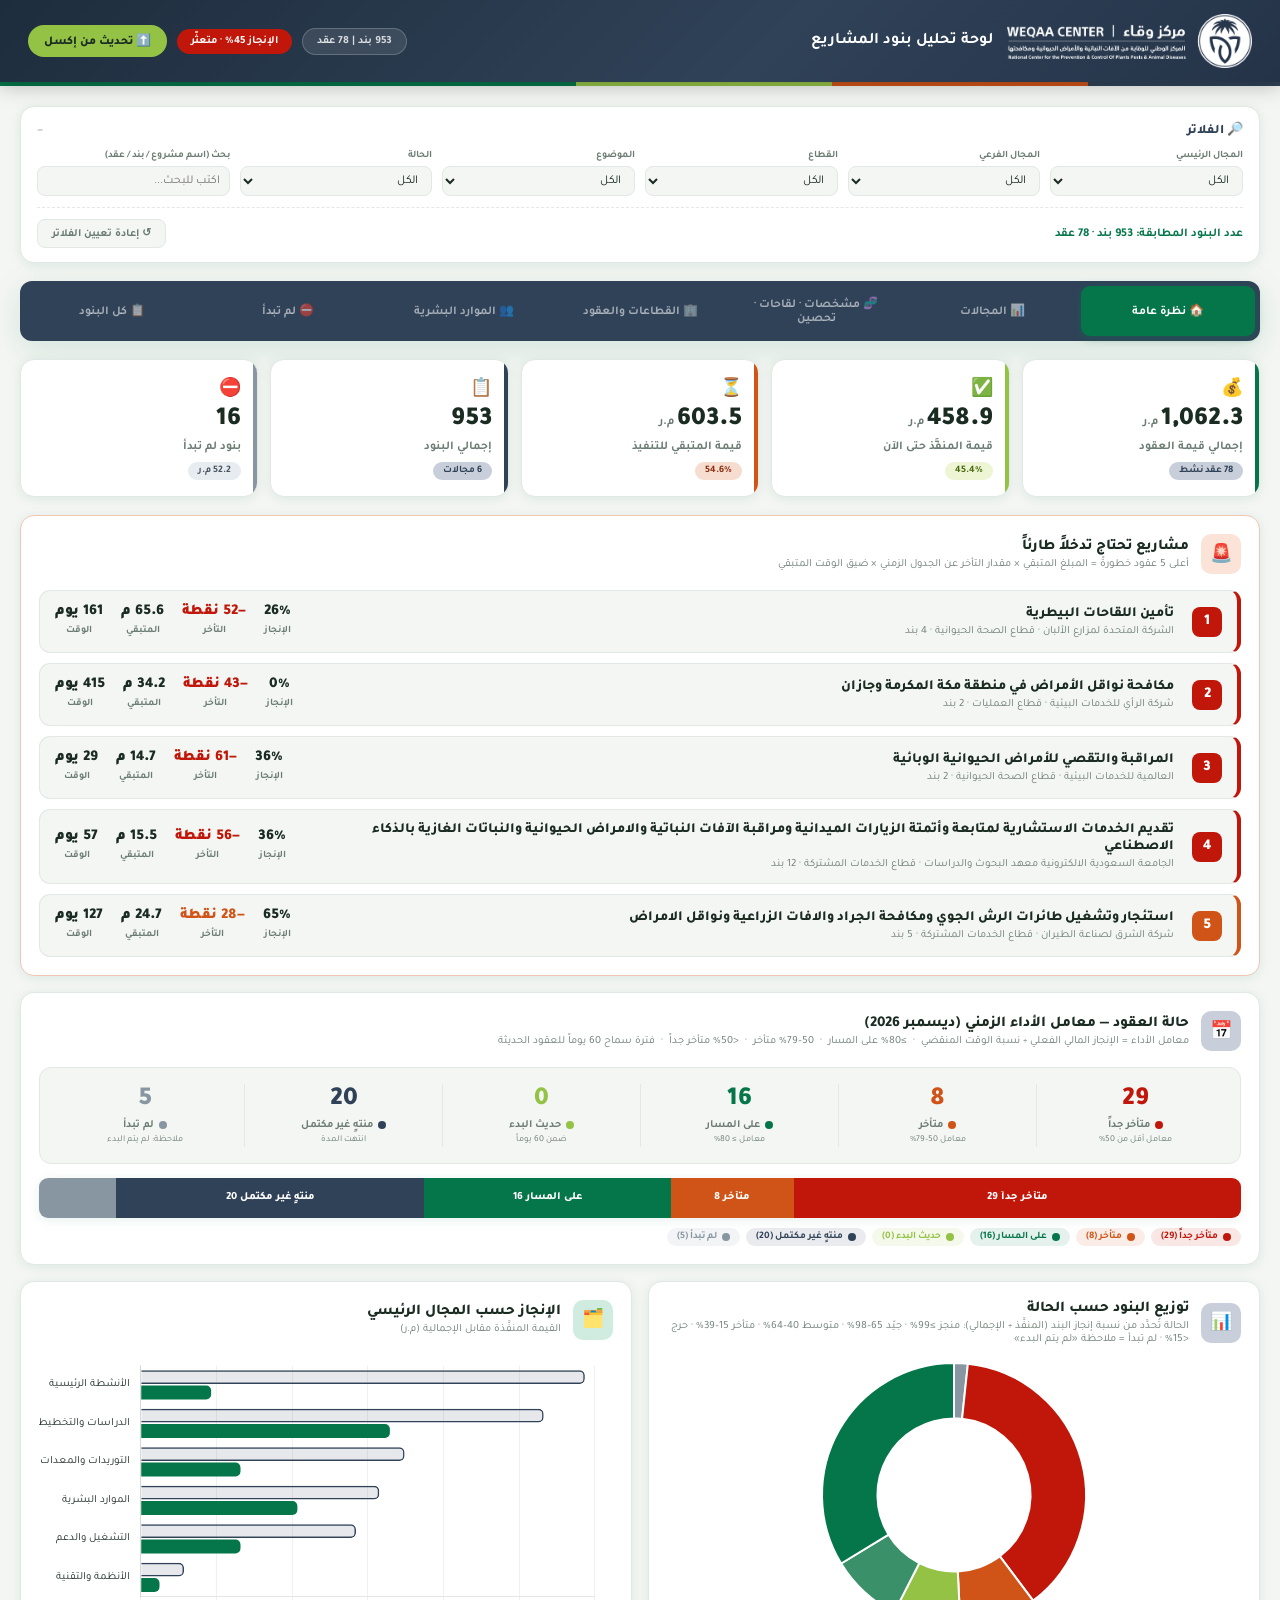
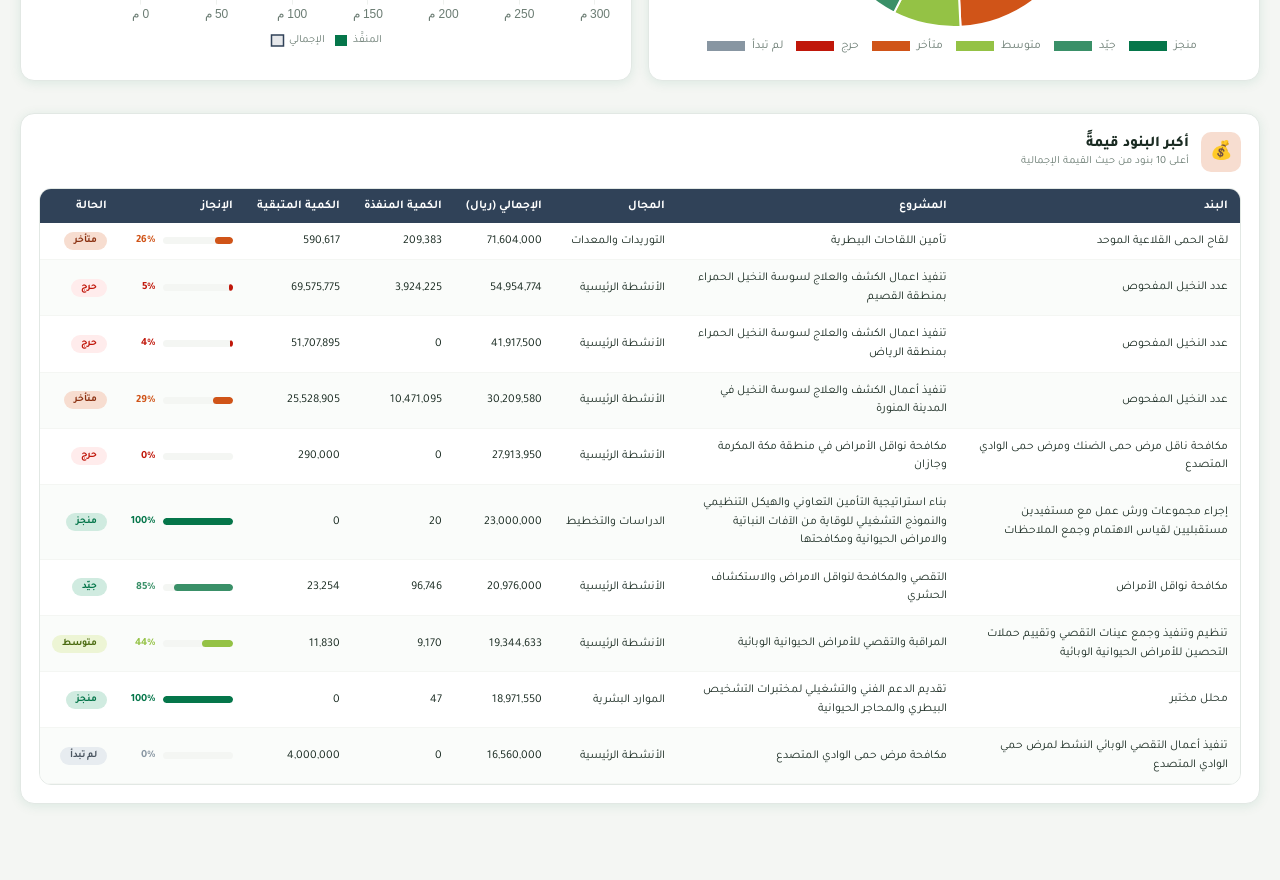
==== commit 0fed4366: "Add "projects needing urgent intervention" card to Overview Ranks contracts by an urgency score = re" ====
--- a/dashboard.html
+++ b/dashboard.html
@@ -217,6 +217,18 @@
 .cs-legend{display:flex;flex-wrap:wrap;gap:6px;margin-top:10px}
 .cs-leg{font-size:10px;font-weight:700;padding:3px 10px;border-radius:12px;display:flex;align-items:center;gap:5px}
 @media(max-width:900px){.cs-tiles{grid-template-columns:repeat(3,1fr);gap:10px}.cs-tile{border-left:none}}
+/* urgent projects */
+.urg-list{display:flex;flex-direction:column;gap:10px}
+.urg-item{display:grid;grid-template-columns:34px 1fr auto;gap:14px;align-items:center;padding:12px 15px;background:var(--off);border:1px solid var(--border);border-right:4px solid var(--red);border-radius:11px}
+.urg-rank{width:30px;height:30px;border-radius:8px;color:#fff;font-weight:900;display:flex;align-items:center;justify-content:center;font-size:15px;flex-shrink:0}
+.urg-mid{min-width:0}
+.urg-name{font-size:14px;font-weight:800;color:var(--text)}
+.urg-sub{font-size:11px;color:var(--muted);margin-top:2px}
+.urg-metrics{display:flex;gap:18px;flex-shrink:0}
+.urg-metric{text-align:center}
+.urg-metric b{display:block;font-size:15px;font-weight:900;line-height:1.2}
+.urg-metric span{font-size:10px;color:var(--muted);font-weight:600}
+@media(max-width:760px){.urg-item{grid-template-columns:30px 1fr}.urg-metrics{grid-column:1/-1;justify-content:space-between;gap:8px;flex-wrap:wrap}}
 /* card */
 .card{background:#fff;border:1px solid var(--border);border-radius:14px;padding:18px;box-shadow:var(--shadow);margin-bottom:16px}
 .card-hdr{display:flex;align-items:center;gap:12px;margin-bottom:16px}
@@ -343,6 +355,10 @@
 
   <div id="panel-overview" class="panel active">
     <div class="kpi-grid" id="kpi-row"></div>
+    <div class="card" style="border-color:#F0C6B4">
+      <div class="card-hdr"><div class="card-icon" style="background:#FBE3D8">🚨</div><div><div class="card-title">مشاريع تحتاج تدخلاً طارئاً</div><div class="card-sub">أعلى 5 عقود خطورةً = المبلغ المتبقي × مقدار التأخر عن الجدول الزمني × ضيق الوقت المتبقي</div></div></div>
+      <div id="urg-list" class="urg-list"></div>
+    </div>
     <div class="card">
       <div class="card-hdr"><div class="card-icon icon-navy">📅</div><div><div class="card-title" id="cs-title">حالة العقود — معامل الأداء الزمني</div><div class="card-sub">معامل الأداء = الإنجاز المالي الفعلي ÷ نسبة الوقت المنقضي &nbsp;·&nbsp; ≥80% على المسار &nbsp;·&nbsp; 50–79% متأخر &nbsp;·&nbsp; &lt;50% متأخر جداً &nbsp;·&nbsp; فترة سماح 60 يوماً للعقود الحديثة</div></div></div>
       <div id="cs-body"></div>
@@ -372,6 +388,7 @@
 
   <div id="panel-hr" class="panel">
     <div class="kpi-grid" id="hr-kpi" style="grid-template-columns:repeat(4,1fr)"></div>
+    <div class="card"><div class="card-hdr"><div class="card-icon icon-navy">🧑‍🔬</div><div><div class="card-title">إحصائيات المجالات الفرعية — العدد لكل مجال</div><div class="card-sub">عدد الكوادر (الكمية) وعدد البنود والقيمة ونسبة الإنجاز لكل مجال فرعي</div></div></div><div class="tbl-wrap"><table id="hrSubTable"></table></div></div>
     <div class="g2">
       <div class="card"><div class="card-hdr"><div class="card-icon icon-navy">👥</div><div><div class="card-title">توزيع الموارد البشرية حسب المجال الفرعي</div><div class="card-sub">القيمة الإجمالية والمنفَّذ لكل فئة (م.ر)</div></div></div><div class="chart-box"><canvas id="hrChart"></canvas></div></div>
       <div class="card"><div class="card-hdr"><div class="card-icon icon-green">🏢</div><div><div class="card-title">عقود الموارد البشرية</div><div class="card-sub">حسب رقم العقد — مع تاريخ البداية والنهاية</div></div></div><div class="tbl-wrap" style="max-height:300px;overflow:auto"><table id="hrContractsTable"></table></div></div>
@@ -492,6 +509,7 @@
   el('match-count').textContent='عدد البنود المطابقة: '+fmtN(t.n)+' بند · '+t.contractCount+' عقد';
   renderKPIs(t);
   renderHeader(t,view);
+  renderUrgent(view);
   renderContractStatus(view);
   renderStatusChart(view);
   renderDomainChart(view);
@@ -512,6 +530,19 @@
     kpi('','💰',fmtM(t.total),'م.ر','إجمالي القيمة','badge-navy','')+
     kpi('lime','✅',fmtM(t.exec),'م.ر','المنفَّذ','badge-lime',t.pct.toFixed(1)+'%')+
     kpi('orange','⏳',fmtM(t.total-t.exec),'م.ر','المتبقي','badge-orange','');
+  // إحصائيات المجالات الفرعية (العدد لكل مجال)
+  var sg={};
+  rows.forEach(function(r){var s=r.sub||'—';if(!sg[s])sg[s]={n:0,qty:0,qe:0,qr:0,tot:0,ex:0};
+    sg[s].n++;sg[s].qty+=r.qty||0;sg[s].qe+=r.qtyExec||0;sg[s].qr+=r.qtyRem||0;sg[s].tot+=r.total;sg[s].ex+=r.exec;});
+  var sk=Object.keys(sg).sort(function(a,b){return sg[b].qty-sg[a].qty;});
+  var sh='<thead><tr><th>المجال الفرعي</th><th>العدد (كوادر)</th><th>عدد البنود</th><th>القيمة (ريال)</th><th>المنفَّذ (ريال)</th><th>نسبة الإنجاز</th></tr></thead><tbody>';
+  var tQty=0,tN=0,tTot=0,tEx=0;
+  sk.forEach(function(s){var x=sg[s];var p=x.tot>0?x.ex/x.tot*100:0;var col=subClr(p);tQty+=x.qty;tN+=x.n;tTot+=x.tot;tEx+=x.ex;
+    sh+='<tr><td class="tc">'+esc(s)+'</td><td><b>'+fmtQ(x.qty)+'</b></td><td>'+x.n+'</td><td>'+fmtR(x.tot)+'</td><td>'+fmtR(x.ex)+'</td><td>'+bar(p,col)+'</td></tr>';});
+  if(sk.length){var tp=tTot>0?tEx/tTot*100:0;
+    sh+='<tr style="background:var(--off);font-weight:800"><td>الإجمالي</td><td><b>'+fmtQ(tQty)+'</b></td><td>'+tN+'</td><td>'+fmtR(tTot)+'</td><td>'+fmtR(tEx)+'</td><td>'+bar(tp,subClr(tp))+'</td></tr>';}
+  else sh+='<tr><td colspan="6" class="empty">لا توجد بيانات موارد بشرية ضمن الفلاتر الحالية.</td></tr>';
+  el('hrSubTable').innerHTML=sh+'</tbody>';
   var g=groupSum(rows,'sub');
   var keys=Object.keys(g).sort(function(a,b){return g[b].total-g[a].total;});
   destroy('hr');
@@ -522,11 +553,11 @@
       options:{indexAxis:'y',responsive:true,maintainAspectRatio:false,plugins:{legend:{position:'bottom',labels:{color:TXT,font:{family:'Tajawal',size:11},boxWidth:12}},tooltip:{rtl:true,bodyFont:{family:'Tajawal'},callbacks:{label:function(d){return d.dataset.label+': '+d.raw+' م.ر';}}}},
       scales:{x:{grid:{color:GRID},ticks:{color:TXT,callback:function(v){return v+' م';}}},y:{grid:{display:false},ticks:{color:'#1A2B22',font:{family:'Tajawal',size:11}}}}}});
   }
-  var gc={};rows.forEach(function(r){var c=r.contract||'—';if(!gc[c])gc[c]={total:0,exec:0,n:0,company:r.company,start:r.start,end:r.end};gc[c].total+=r.total;gc[c].exec+=r.exec;gc[c].n++;});
+  var gc={};rows.forEach(function(r){var c=r.contract||'—';if(!gc[c])gc[c]={total:0,exec:0,n:0,project:r.project,company:r.company,start:r.start,end:r.end};gc[c].total+=r.total;gc[c].exec+=r.exec;gc[c].n++;});
   var ck=Object.keys(gc).sort(function(a,b){return gc[b].total-gc[a].total;});
-  var hc='<thead><tr><th>رقم العقد</th><th>الشركة</th><th>البنود</th><th>البداية</th><th>النهاية</th><th>الإجمالي (ريال)</th><th>الإنجاز</th></tr></thead><tbody>';
+  var hc='<thead><tr><th>اسم المشروع</th><th>الشركة</th><th>البنود</th><th>البداية</th><th>النهاية</th><th>الإجمالي (ريال)</th><th>الإنجاز</th></tr></thead><tbody>';
   ck.forEach(function(c){var d=gc[c];var p=d.total>0?d.exec/d.total*100:0;var col=subClr(p);
-    hc+='<tr><td>'+esc(c)+'</td><td class="tc">'+esc(d.company)+'</td><td>'+d.n+'</td><td>'+fmtDate(d.start)+'</td><td>'+fmtDate(d.end)+'</td><td>'+fmtR(d.total)+'</td><td>'+bar(p,col)+'</td></tr>';});
+    hc+='<tr><td class="tc">'+esc(d.project)+'</td><td class="tc">'+esc(d.company)+'</td><td>'+d.n+'</td><td>'+fmtDate(d.start)+'</td><td>'+fmtDate(d.end)+'</td><td>'+fmtR(d.total)+'</td><td>'+bar(p,col)+'</td></tr>';});
   if(!ck.length)hc+='<tr><td colspan="7" class="empty">لا توجد بنود موارد بشرية ضمن الفلاتر الحالية.</td></tr>';
   el('hrContractsTable').innerHTML=hc+'</tbody>';
   var h='<thead><tr><th>البند</th><th>المجال الفرعي</th><th>الشركة</th><th>البداية</th><th>النهاية</th><th>الإجمالي (ريال)</th><th>الكمية المنفذة</th><th>الكمية المتبقية</th><th>الإنجاز</th><th>الحالة</th></tr></thead><tbody>';
@@ -554,6 +585,42 @@
   else if(factor>=0.80){verdict='متأخر قليلاً';color='#D05418';}
   else {verdict='متعثّر';color='#C0170A';}
   return {actual:actual,expected:expected,verdict:verdict,color:color};
+}
+/* ---- مشاريع تحتاج تدخلاً طارئاً ---- */
+function renderUrgent(view){
+  var now=new Date();var today=new Date(Date.UTC(now.getFullYear(),now.getMonth(),now.getDate()));
+  var g={};
+  view.forEach(function(r){var c=r.contract||'—';if(!g[c])g[c]={total:0,exec:0,n:0,start:r.start,end:r.end,project:r.project,company:r.company,sector:r.sector};
+    g[c].total+=r.total;g[c].exec+=r.exec;g[c].n++;
+    if(r.start&&(!g[c].start||r.start<g[c].start))g[c].start=r.start;
+    if(r.end&&(!g[c].end||r.end>g[c].end))g[c].end=r.end;
+    if(!g[c].project)g[c].project=r.project;if(!g[c].company)g[c].company=r.company;if(!g[c].sector)g[c].sector=r.sector;});
+  var arr=[];
+  Object.keys(g).forEach(function(c){var x=g[c];var s=parseD(x.start),e=parseD(x.end);if(!(s&&e&&e>s))return;
+    var comp=x.total>0?x.exec/x.total*100:0;
+    var elapsed=Math.max(0,Math.min(100,(today-s)/(e-s)*100));
+    var gap=Math.max(0,elapsed-comp);
+    var rem=x.total-x.exec;var ended=today>=e;var daysLeft=Math.round((e-today)/86400000);
+    var tp=ended?1.6:1+elapsed/100;
+    var score=(rem/1e6)*(gap/100)*tp;
+    if(score<=0)return;
+    arr.push({project:x.project,company:x.company,sector:x.sector,comp:comp,gap:gap,rem:rem,ended:ended,daysLeft:daysLeft,n:x.n,score:score});});
+  arr.sort(function(a,b){return b.score-a.score;});
+  var top=arr.slice(0,5);
+  if(!top.length){el('urg-list').innerHTML='<div class="empty">لا توجد مشاريع متأخرة ضمن الفلاتر الحالية. 👍</div>';return;}
+  el('urg-list').innerHTML=top.map(function(it,i){
+    var sev=it.ended||it.gap>=40?'#C0170A':(it.gap>=25?'#D05418':'#B5811A');
+    function m(v,l,col){return '<div class="urg-metric"><b style="color:'+(col||'#1A2B22')+'">'+v+'</b><span>'+l+'</span></div>';}
+    return '<div class="urg-item" style="border-right-color:'+sev+'">'+
+      '<div class="urg-rank" style="background:'+sev+'">'+(i+1)+'</div>'+
+      '<div class="urg-mid"><div class="urg-name">'+esc(it.project)+'</div><div class="urg-sub">'+esc(it.company)+' · '+esc(it.sector)+' · '+it.n+' بند</div></div>'+
+      '<div class="urg-metrics">'+
+        m(it.comp.toFixed(0)+'%','الإنجاز')+
+        m('−'+it.gap.toFixed(0)+' نقطة','التأخر',sev)+
+        m(fmtM(it.rem)+' م','المتبقي')+
+        m(it.ended?'انتهت':it.daysLeft.toLocaleString('en-US')+' يوم','الوقت',it.ended?'#C0170A':null)+
+      '</div>'+
+    '</div>';}).join('');
 }
 /* ---- حالة العقود (معامل الأداء الزمني) ---- */
 var CS_META=[
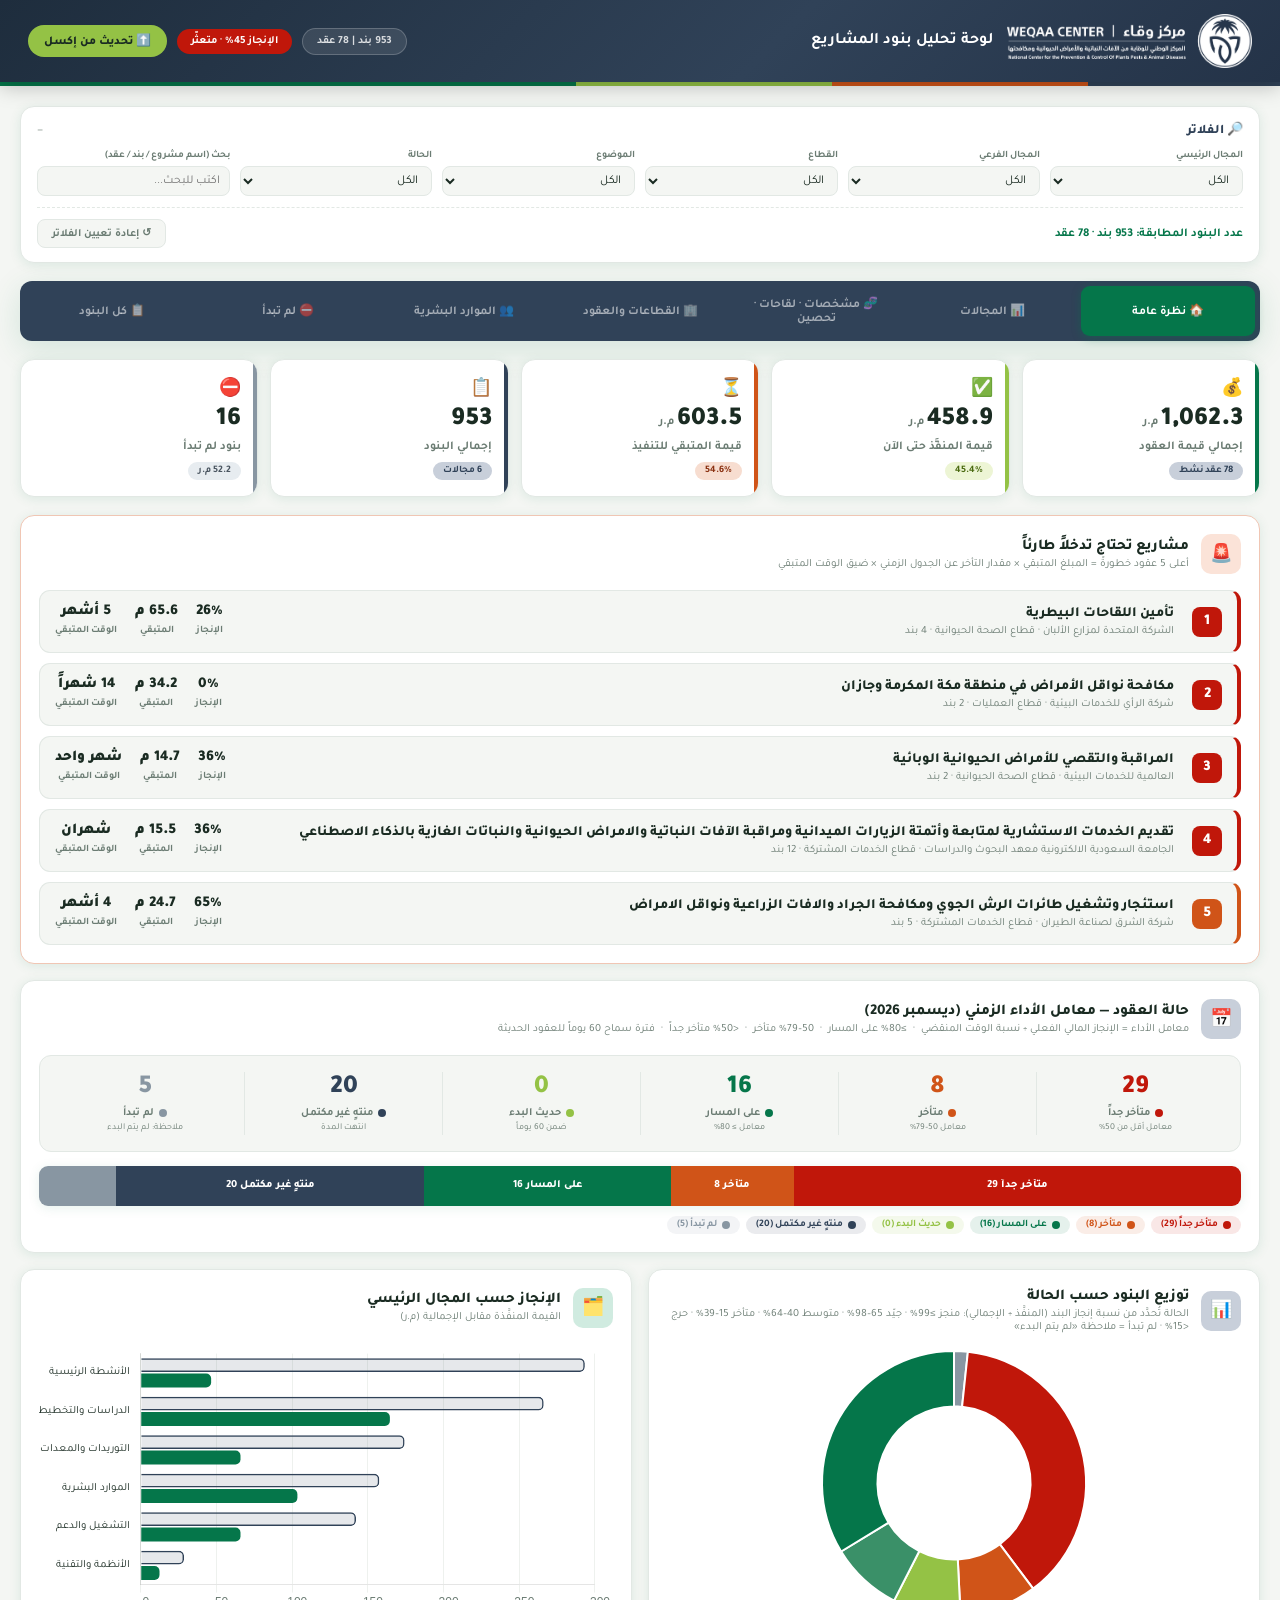
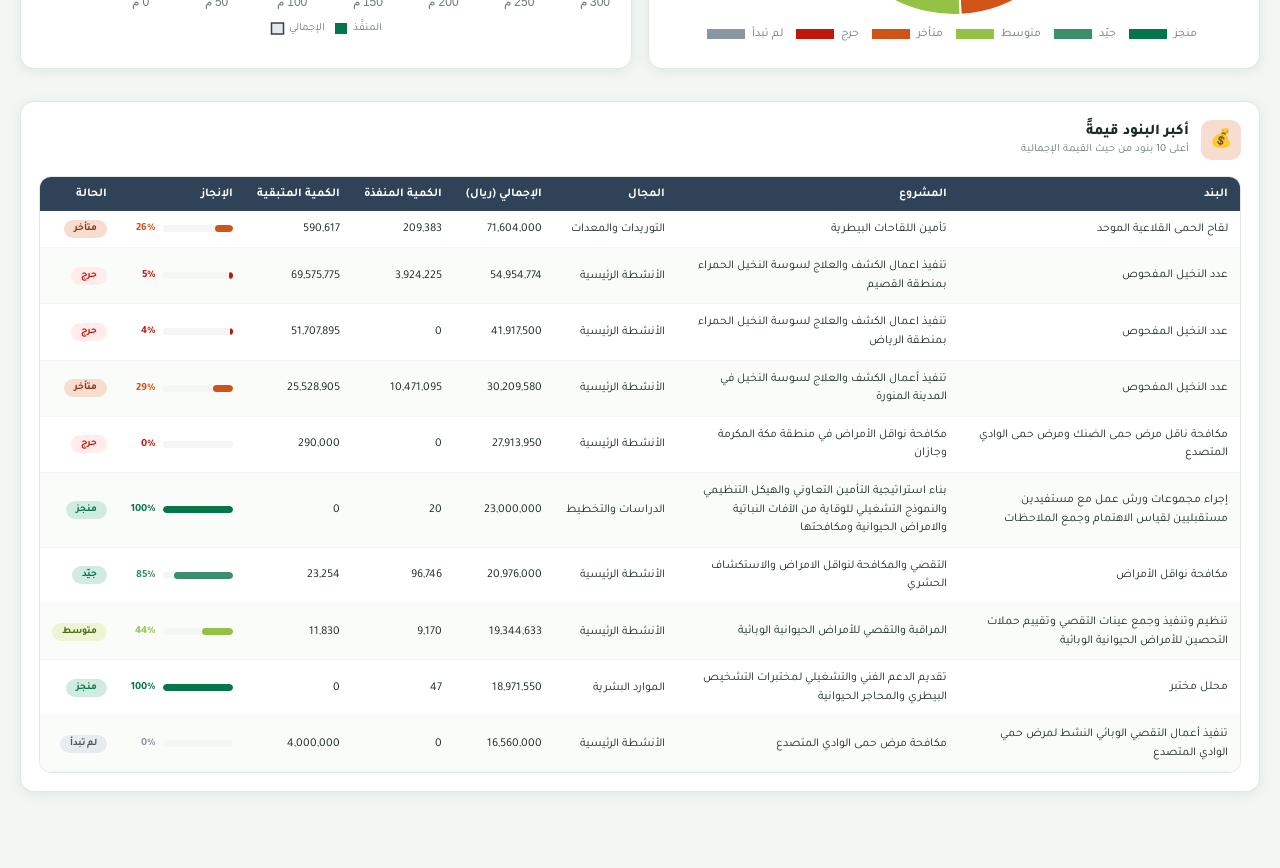
==== commit 0a40bad3: "Show time-left in months and drop the points metric (urgent card) Converts the الوقت المتبقي metric " ====
--- a/dashboard.html
+++ b/dashboard.html
@@ -587,6 +587,7 @@
   return {actual:actual,expected:expected,verdict:verdict,color:color};
 }
 /* ---- مشاريع تحتاج تدخلاً طارئاً ---- */
+function arMonths(m){if(m<=0)return 'أقل من شهر';if(m===1)return 'شهر واحد';if(m===2)return 'شهران';if(m<=10)return m+' أشهر';return m+' شهراً';}
 function renderUrgent(view){
   var now=new Date();var today=new Date(Date.UTC(now.getFullYear(),now.getMonth(),now.getDate()));
   var g={};
@@ -616,9 +617,8 @@
       '<div class="urg-mid"><div class="urg-name">'+esc(it.project)+'</div><div class="urg-sub">'+esc(it.company)+' · '+esc(it.sector)+' · '+it.n+' بند</div></div>'+
       '<div class="urg-metrics">'+
         m(it.comp.toFixed(0)+'%','الإنجاز')+
-        m('−'+it.gap.toFixed(0)+' نقطة','التأخر',sev)+
         m(fmtM(it.rem)+' م','المتبقي')+
-        m(it.ended?'انتهت':it.daysLeft.toLocaleString('en-US')+' يوم','الوقت',it.ended?'#C0170A':null)+
+        m(it.ended?'انتهت':arMonths(Math.round(it.daysLeft/30.44)),'الوقت المتبقي',it.ended?'#C0170A':null)+
       '</div>'+
     '</div>';}).join('');
 }
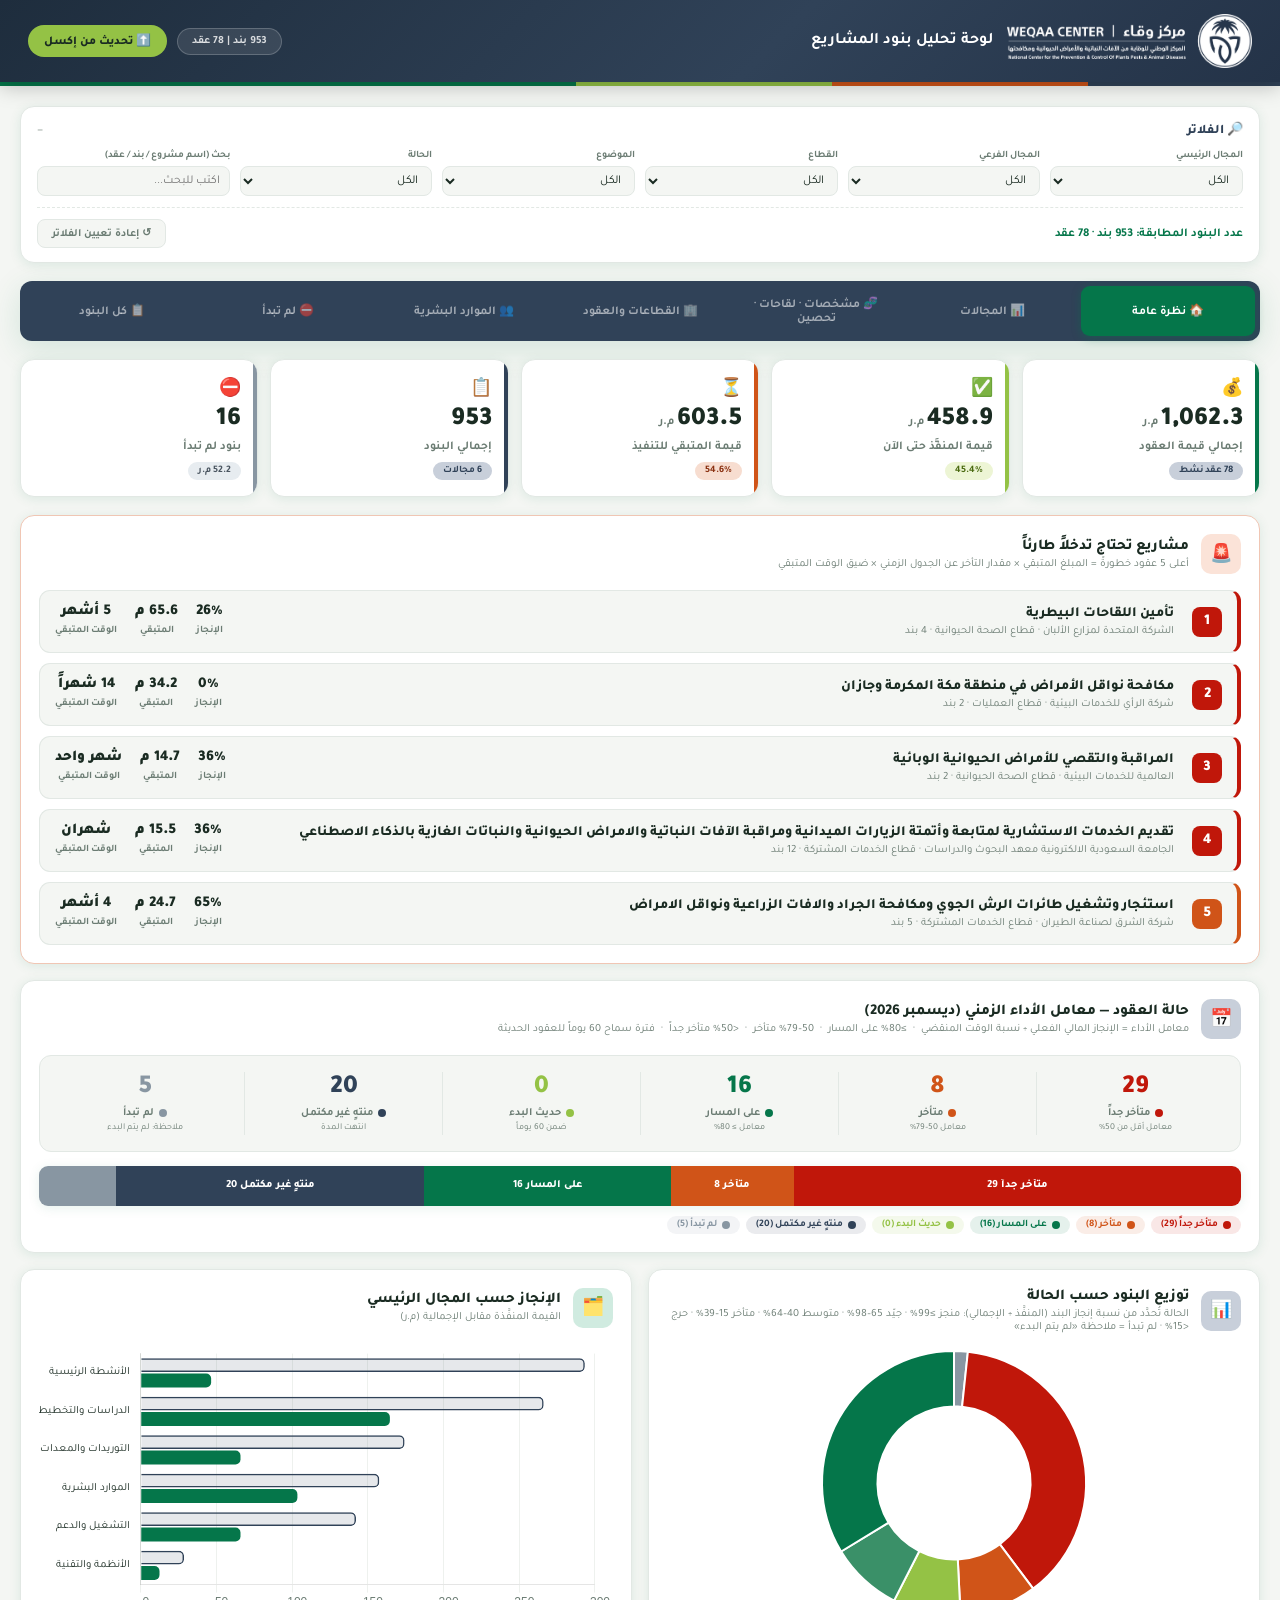
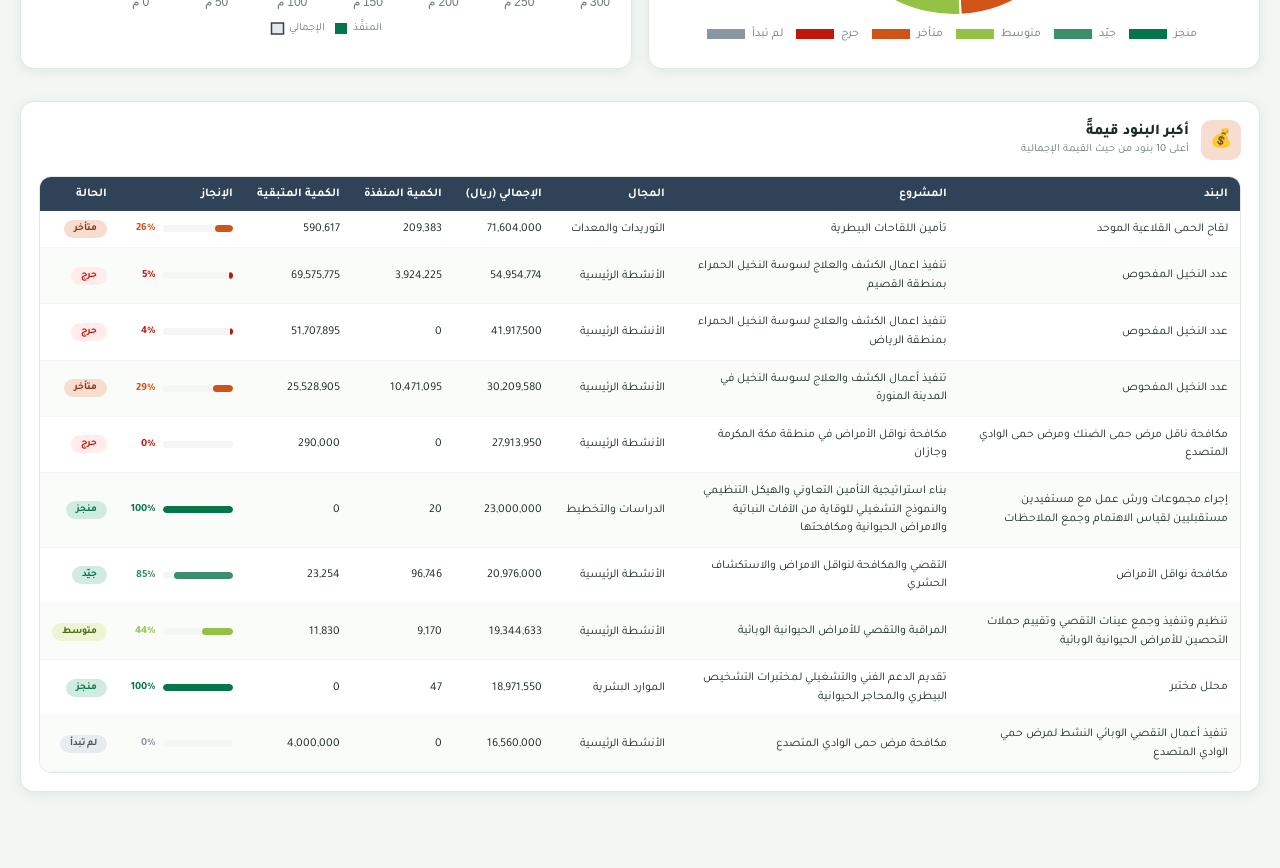
==== commit 22738ed1: "Remove the on-track status pill from the header Drops the "الإنجاز X% · متأخر قليلاً" header pill an" ====
--- a/dashboard.html
+++ b/dashboard.html
@@ -313,7 +313,6 @@
   </div>
   <div class="hdr-meta">
     <span class="hdr-pill pill-outline" id="hdr-stats">—</span>
-    <span class="hdr-pill pill-green" id="hdr-pct">—</span>
     <label class="btn-upload">⬆️ تحديث من إكسل<input type="file" accept=".xlsx,.xls" style="display:none" onchange="loadExcel(this)"></label>
   </div>
 </div>
@@ -662,11 +661,6 @@
 }
 function renderHeader(t,view){
   el('hdr-stats').textContent=fmtN(t.n)+' بند  |  '+t.contractCount+' عقد';
-  var pc=computePacing(view||currentView());
-  var pill=el('hdr-pct');
-  pill.innerHTML='الإنجاز '+pc.actual.toFixed(0)+'%  ·  '+pc.verdict;
-  pill.style.background=pc.color;pill.style.color='#fff';
-  pill.title='المُنجَز فعلاً '+pc.actual.toFixed(1)+'% مقابل المفترض زمنياً '+pc.expected.toFixed(1)+'%';
 }
 function renderKPIs(t){
   var completed=RAW.filter(function(r){return !r.active;}).length;
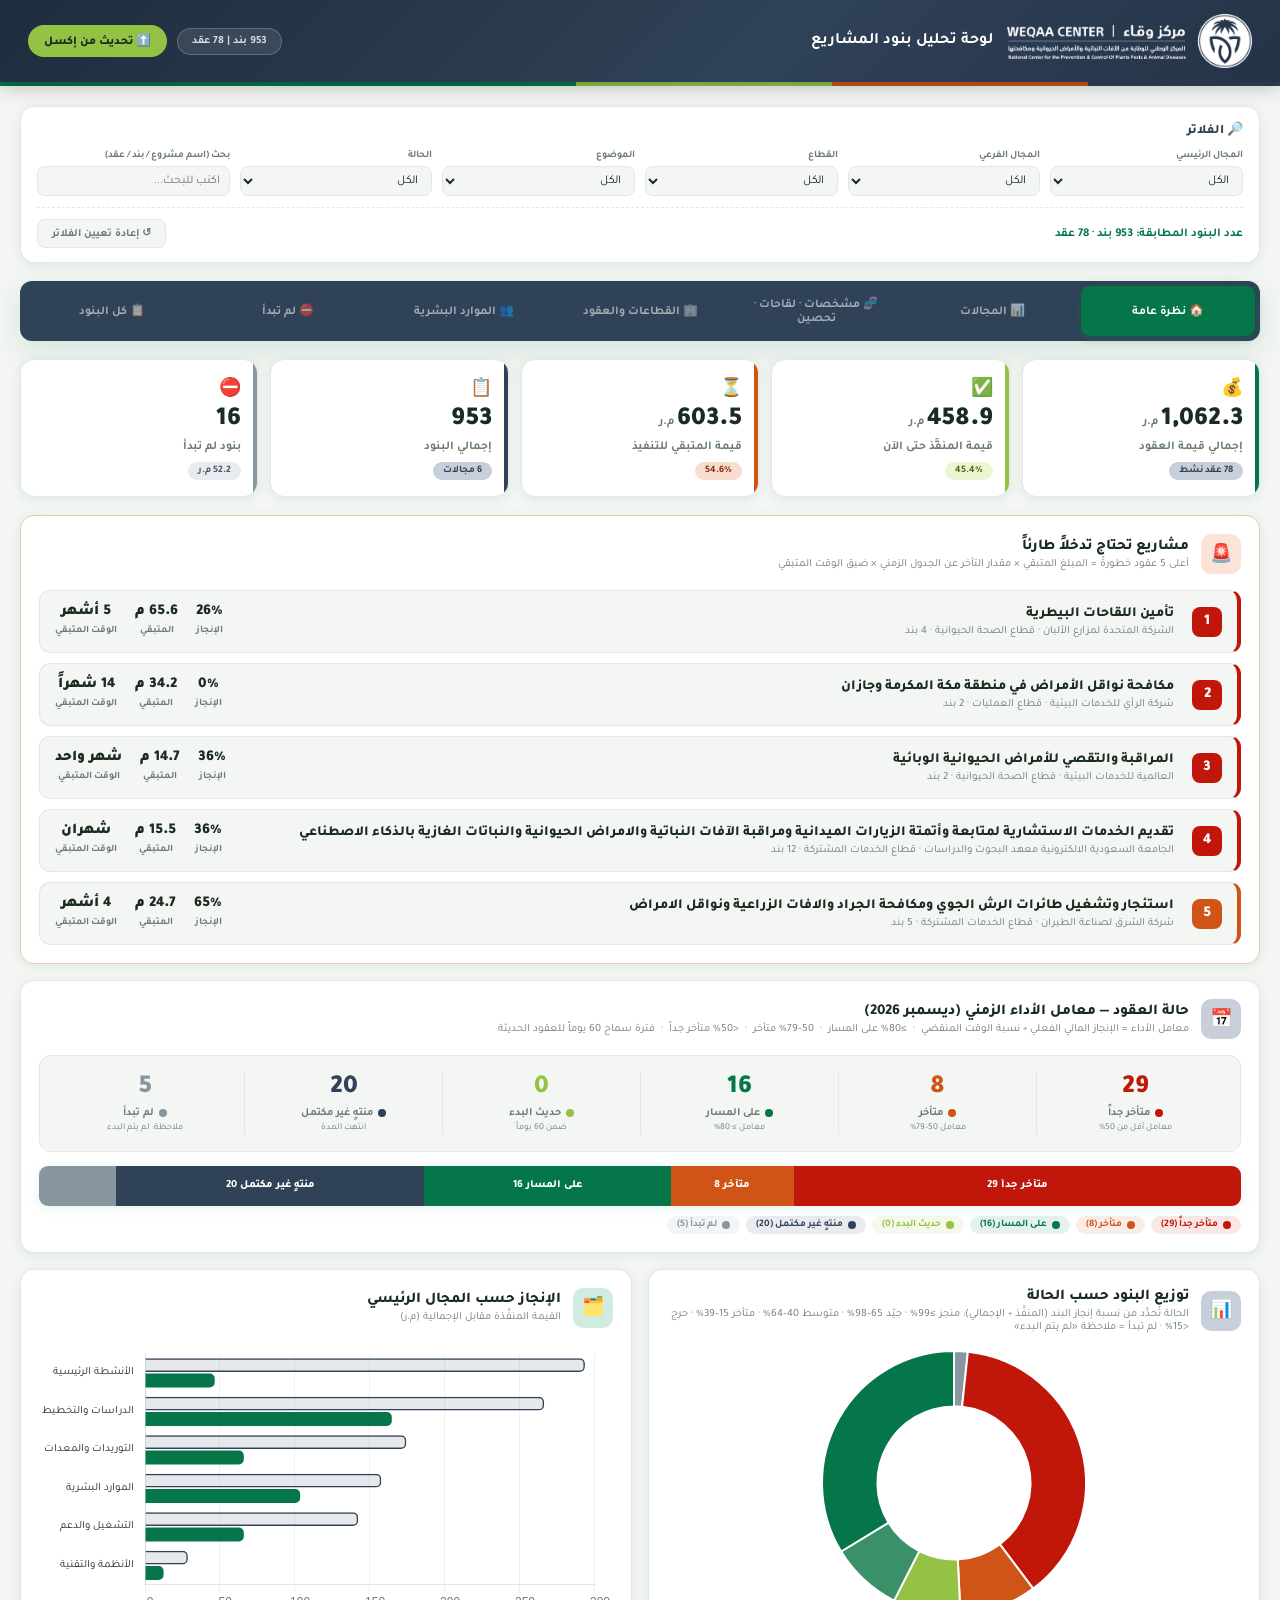
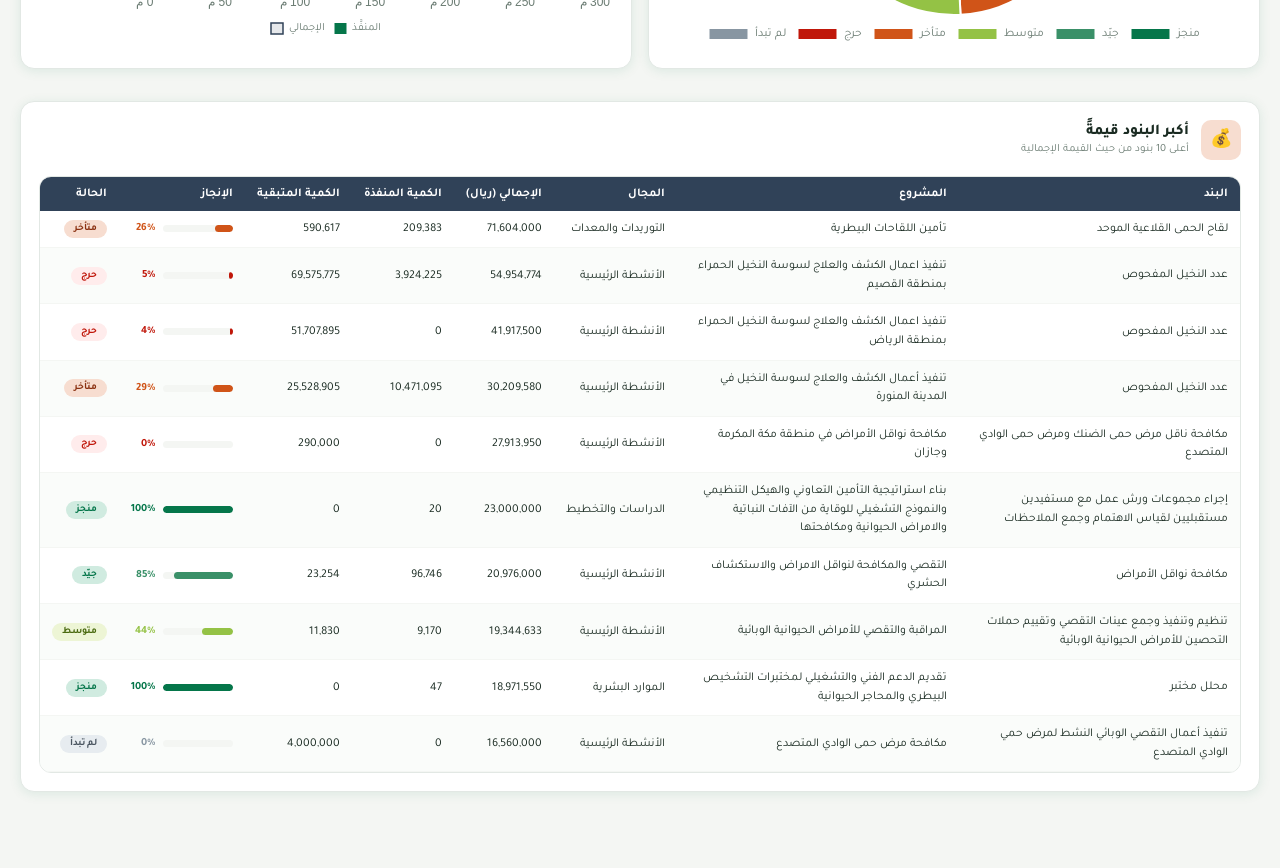
==== commit c3a8516d: "Persist last uploaded Excel across reopen via localStorage Uploaded data is now saved to localStorag" ====
--- a/dashboard.html
+++ b/dashboard.html
@@ -323,7 +323,10 @@
   <div class="filters">
     <div class="filters-top">
       <div class="filters-title">🔎 الفلاتر</div>
-      <div style="font-size:10px;color:var(--muted)" id="last-update">—</div>
+      <div style="display:flex;align-items:center;gap:10px">
+        <span style="font-size:10px;color:var(--muted)" id="last-update"></span>
+        <button id="btn-reset-data" onclick="resetData()" style="display:none;cursor:pointer;background:var(--off);border:1px solid var(--border);color:var(--muted);font-weight:700;font-size:10px;padding:4px 10px;border-radius:8px;font-family:inherit">↺ استعادة البيانات الأصلية</button>
+      </div>
     </div>
     <div class="filters-grid">
       <div class="fld"><label>المجال الرئيسي</label><select id="f-main" onchange="onMainChange()"></select></div>
@@ -911,18 +914,43 @@
       if(doneName)rows=rows.concat(sheetToRows(wb.Sheets[doneName],false));
       if(!rows.length||rows.every(function(r){return r.total===0;})){toast('❌ لم تُقرأ قيم — تحقق من أسماء الأعمدة','#C0170A');return;}
       RAW=rows;
+      var savedOk=true;
+      try{localStorage.setItem('weqaa_dash_data',JSON.stringify(rows));localStorage.setItem('weqaa_dash_ts',new Date().toISOString());}catch(err2){savedOk=false;}
       initFilters();
       resetFilters();
-      var d=new Date();el('last-update').textContent='آخر تحديث: '+d.toLocaleDateString('ar-EG')+' '+d.toLocaleTimeString('ar-EG',{hour:'2-digit',minute:'2-digit'});
-      toast('✅ تم تحميل '+rows.filter(function(r){return r.active;}).length+' بند بنجاح','#05764A');
+      showLastUpdate(new Date());
+      var bd=el('btn-reset-data');if(bd)bd.style.display='inline-block';
+      toast((savedOk?'✅ تم تحميل وحفظ ':'✅ تم تحميل ')+rows.filter(function(r){return r.active;}).length+' بند'+(savedOk?' — ستبقى النسخة عند إعادة الفتح':''),'#05764A');
     }catch(err){toast('❌ خطأ: '+err.message,'#C0170A');console.error(err);}
   };
   reader.readAsArrayBuffer(file);input.value='';
 }
 function toast(msg,color){var t=el('toast');t.style.background=color;t.textContent=msg;t.style.opacity='1';clearTimeout(t._t);t._t=setTimeout(function(){t.style.opacity='0';},3500);}
 
+/* ================= حفظ/استعادة آخر نسخة (localStorage) ================= */
+function showLastUpdate(dt){var e=el('last-update');if(e&&dt)e.textContent='آخر نسخة مرفوعة: '+dt.toLocaleDateString('ar-EG')+' '+dt.toLocaleTimeString('ar-EG',{hour:'2-digit',minute:'2-digit'});}
+function loadSaved(){
+  try{
+    var s=localStorage.getItem('weqaa_dash_data');if(!s)return false;
+    var arr=JSON.parse(s);if(!arr||!arr.length)return false;
+    RAW=arr;
+    var ts=localStorage.getItem('weqaa_dash_ts');if(ts)showLastUpdate(new Date(ts));
+    var bd=el('btn-reset-data');if(bd)bd.style.display='inline-block';
+    return true;
+  }catch(e){return false;}
+}
+function resetData(){
+  try{localStorage.removeItem('weqaa_dash_data');localStorage.removeItem('weqaa_dash_ts');}catch(e){}
+  RAW=EMBEDDED.slice();
+  var bd=el('btn-reset-data');if(bd)bd.style.display='none';
+  el('last-update').textContent='';
+  initFilters();resetFilters();
+  toast('↺ تمت استعادة البيانات الأصلية','#304258');
+}
+
 /* ================= التشغيل ================= */
 window.addEventListener('DOMContentLoaded',function(){
+  loadSaved();
   initFilters();
   applyFilters();
 });
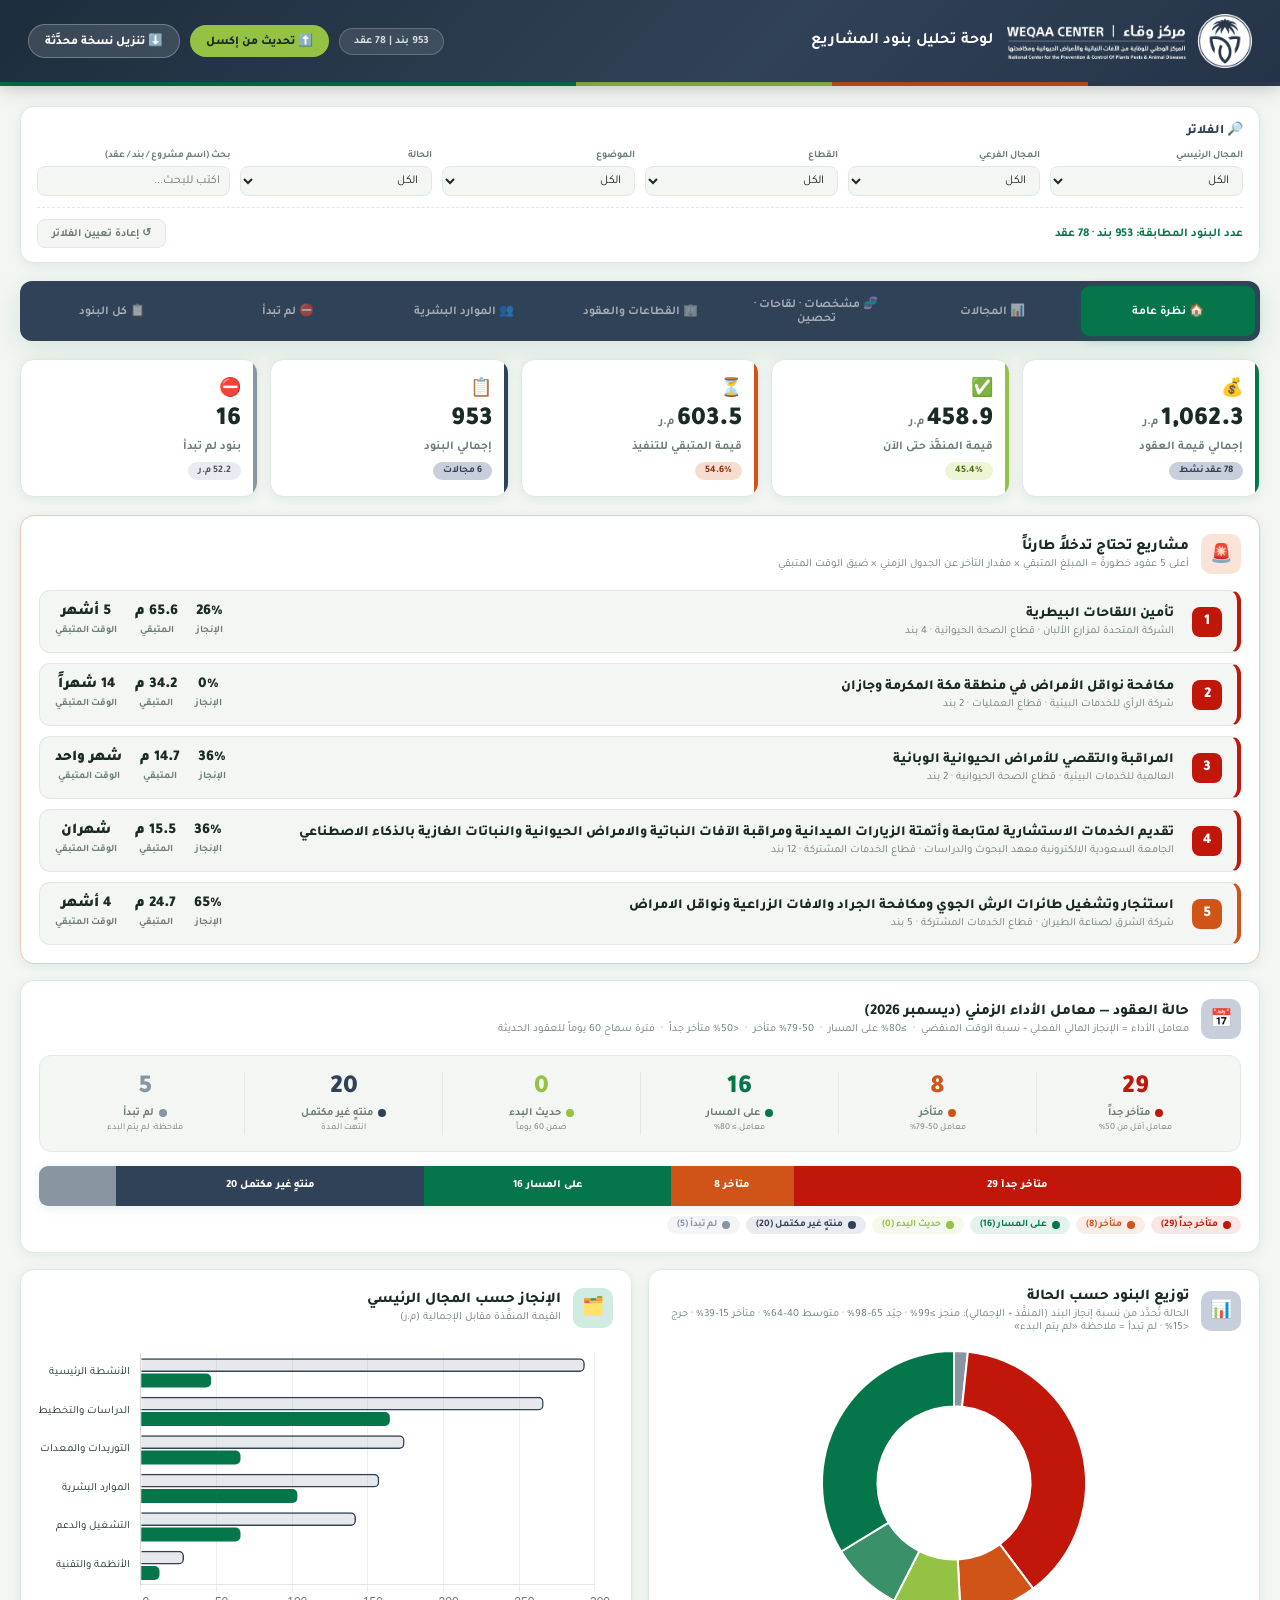
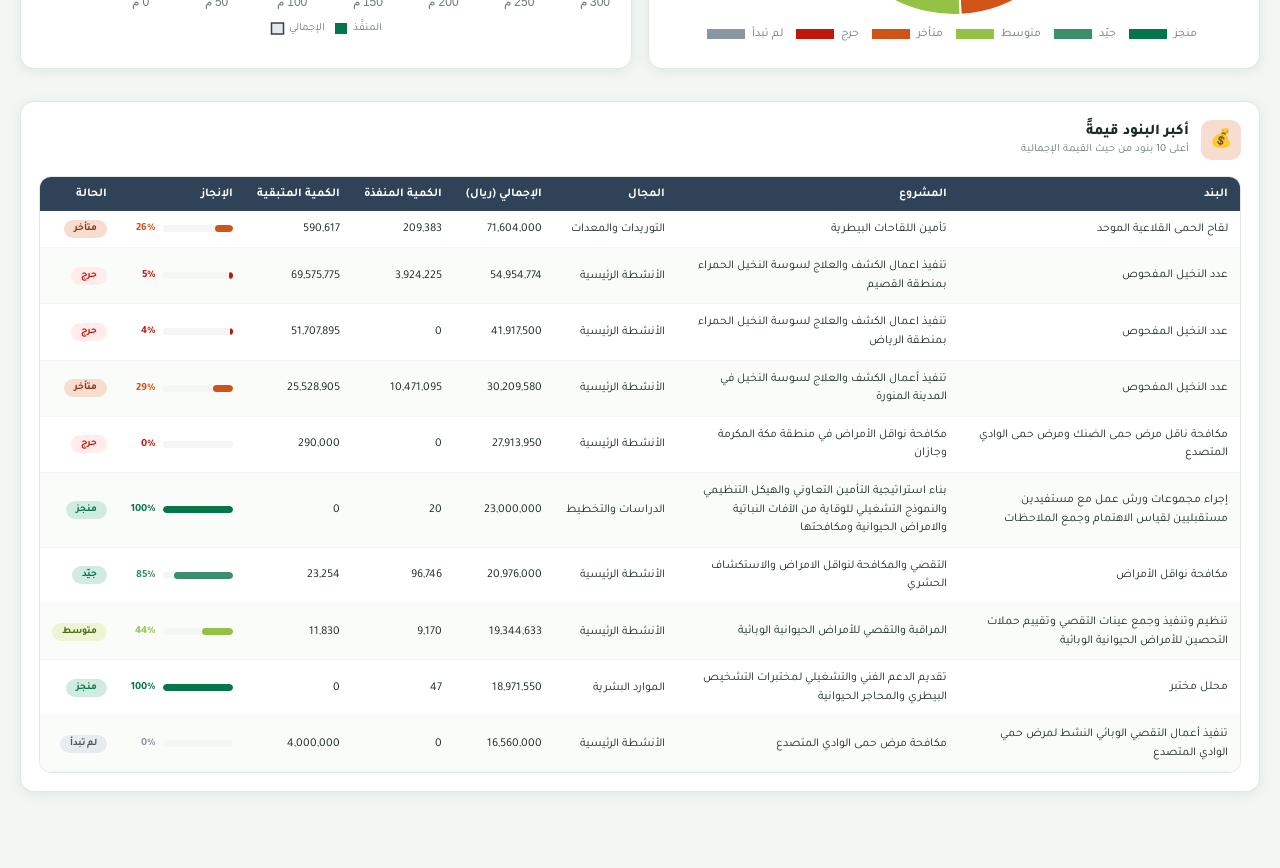
==== commit bd63aa01: "Add "download updated copy" — export standalone HTML with current data New header button regenerates" ====
--- a/dashboard.html
+++ b/dashboard.html
@@ -167,6 +167,8 @@
 .pill-outline{background:rgba(255,255,255,.1);color:rgba(255,255,255,.8);border:1px solid rgba(255,255,255,.2)}
 .btn-upload{cursor:pointer;background:var(--lime);color:#1a2b22;font-weight:800;font-size:12px;padding:8px 16px;border-radius:20px;border:none;font-family:inherit;display:flex;align-items:center;gap:6px}
 .btn-upload:hover{filter:brightness(1.05)}
+.btn-download{cursor:pointer;background:rgba(255,255,255,.12);color:#fff;font-weight:800;font-size:12px;padding:8px 16px;border-radius:20px;border:1px solid rgba(255,255,255,.28);font-family:inherit;display:flex;align-items:center;gap:6px}
+.btn-download:hover{background:rgba(255,255,255,.2)}
 .brand-stripe{height:4px;background:linear-gradient(90deg,var(--green) 0%,var(--green) 45%,var(--lime) 45%,var(--lime) 65%,var(--orange) 65%,var(--orange) 85%,var(--navy) 85%)}
 .container{max-width:1300px;margin:0 auto;padding:20px 20px 60px}
 /* filters */
@@ -314,6 +316,7 @@
   <div class="hdr-meta">
     <span class="hdr-pill pill-outline" id="hdr-stats">—</span>
     <label class="btn-upload">⬆️ تحديث من إكسل<input type="file" accept=".xlsx,.xls" style="display:none" onchange="loadExcel(this)"></label>
+    <button class="btn-download" onclick="downloadUpdated()">⬇️ تنزيل نسخة محدَّثة</button>
   </div>
 </div>
 <div class="brand-stripe"></div>
@@ -927,6 +930,26 @@
 }
 function toast(msg,color){var t=el('toast');t.style.background=color;t.textContent=msg;t.style.opacity='1';clearTimeout(t._t);t._t=setTimeout(function(){t.style.opacity='0';},3500);}
 
+/* ================= تنزيل نسخة محدَّثة مستقلة ================= */
+function downloadUpdated(){
+  try{
+    var html='<!DOCTYPE html>\n'+document.documentElement.outerHTML;
+    var marker='/*__DATA__*/';
+    var i=html.indexOf(marker);
+    var j=html.indexOf('var RAW',i);
+    if(i<0||j<0){toast('❌ تعذّر إنشاء النسخة','#C0170A');return;}
+    // استبدال البيانات المضمّنة بالبيانات الحالية (المُباشَرة في الذاكرة)
+    var newHtml=html.slice(0,i)+marker+JSON.stringify(RAW)+';\n'+html.slice(j);
+    var blob=new Blob([newHtml],{type:'text/html;charset=utf-8'});
+    var url=URL.createObjectURL(blob);
+    var a=document.createElement('a');a.href=url;
+    a.download='لوحة_تحليل_المشاريع_'+new Date().toISOString().slice(0,10)+'.html';
+    document.body.appendChild(a);a.click();document.body.removeChild(a);
+    setTimeout(function(){URL.revokeObjectURL(url);},3000);
+    toast('⬇️ تم تنزيل نسخة مستقلة بالبيانات الحالية','#05764A');
+  }catch(err){toast('❌ خطأ: '+err.message,'#C0170A');}
+}
+
 /* ================= حفظ/استعادة آخر نسخة (localStorage) ================= */
 function showLastUpdate(dt){var e=el('last-update');if(e&&dt)e.textContent='آخر نسخة مرفوعة: '+dt.toLocaleDateString('ar-EG')+' '+dt.toLocaleTimeString('ar-EG',{hour:'2-digit',minute:'2-digit'});}
 function loadSaved(){
